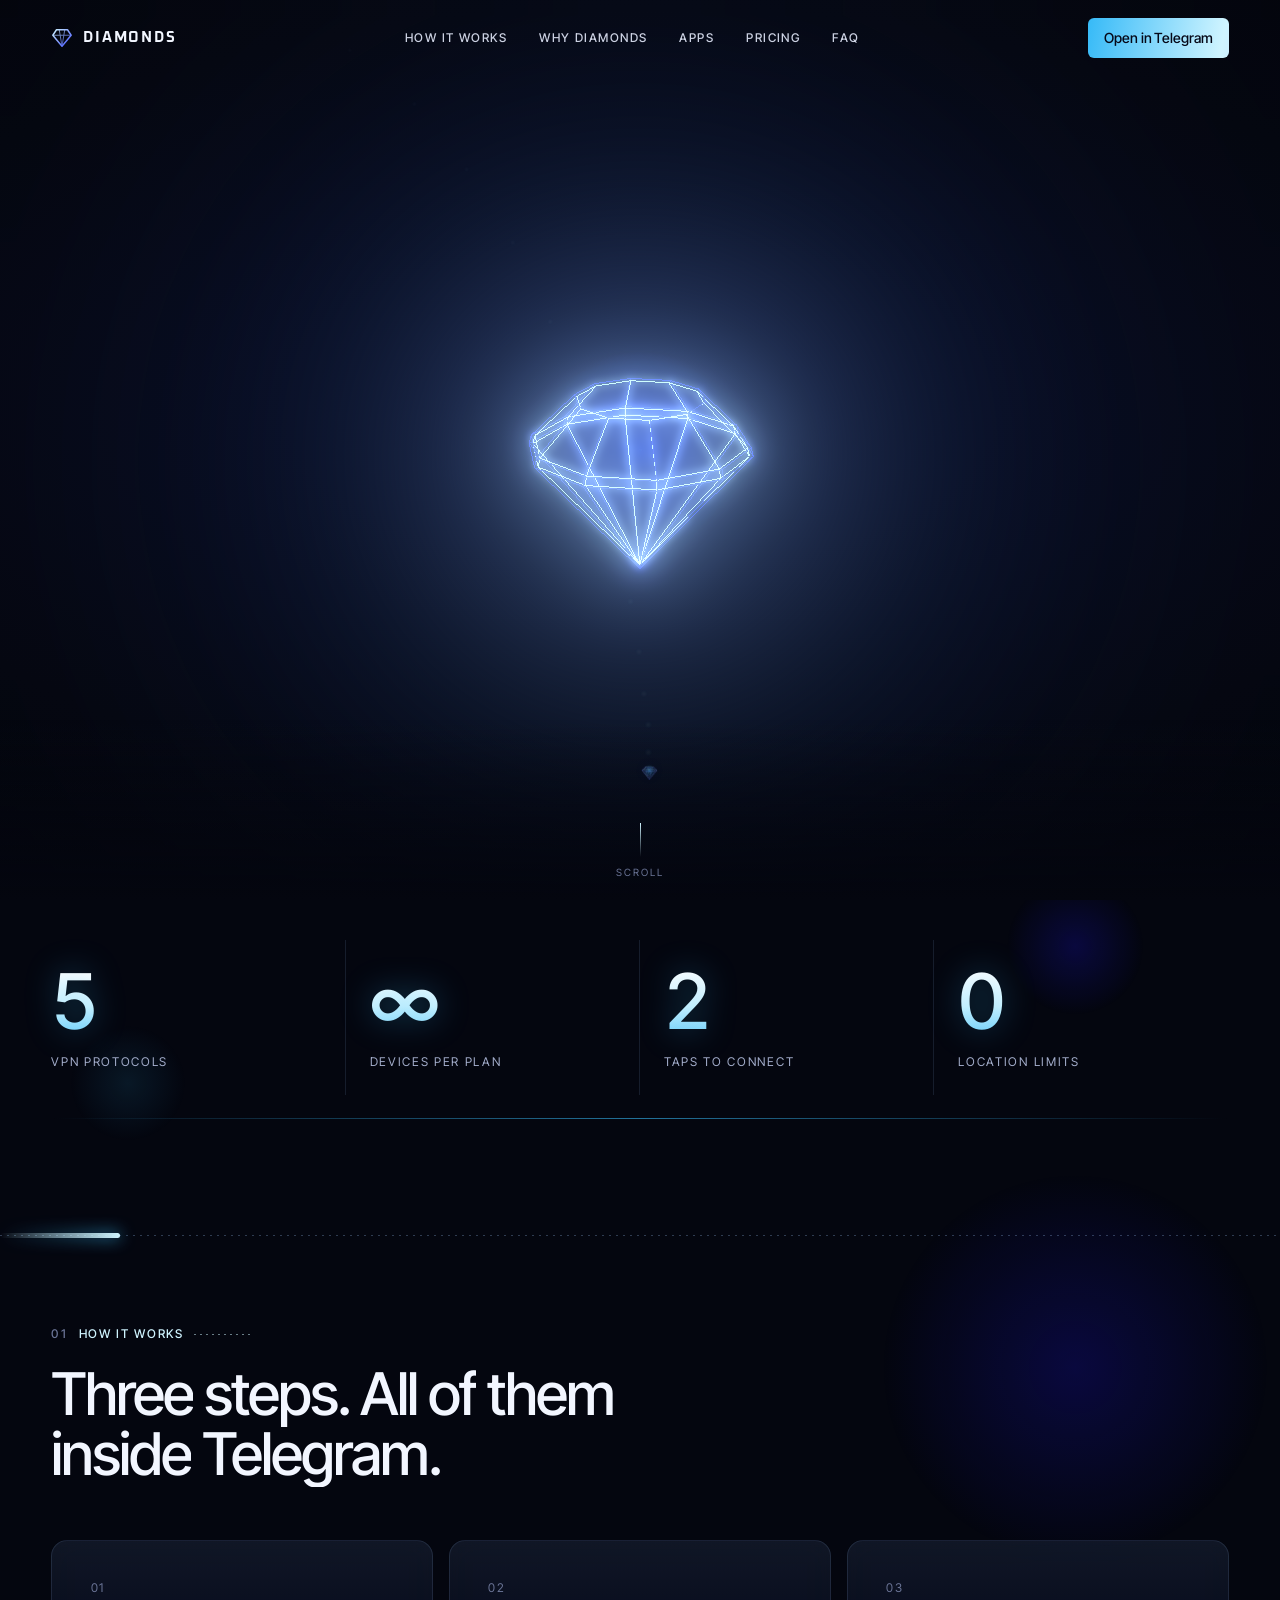
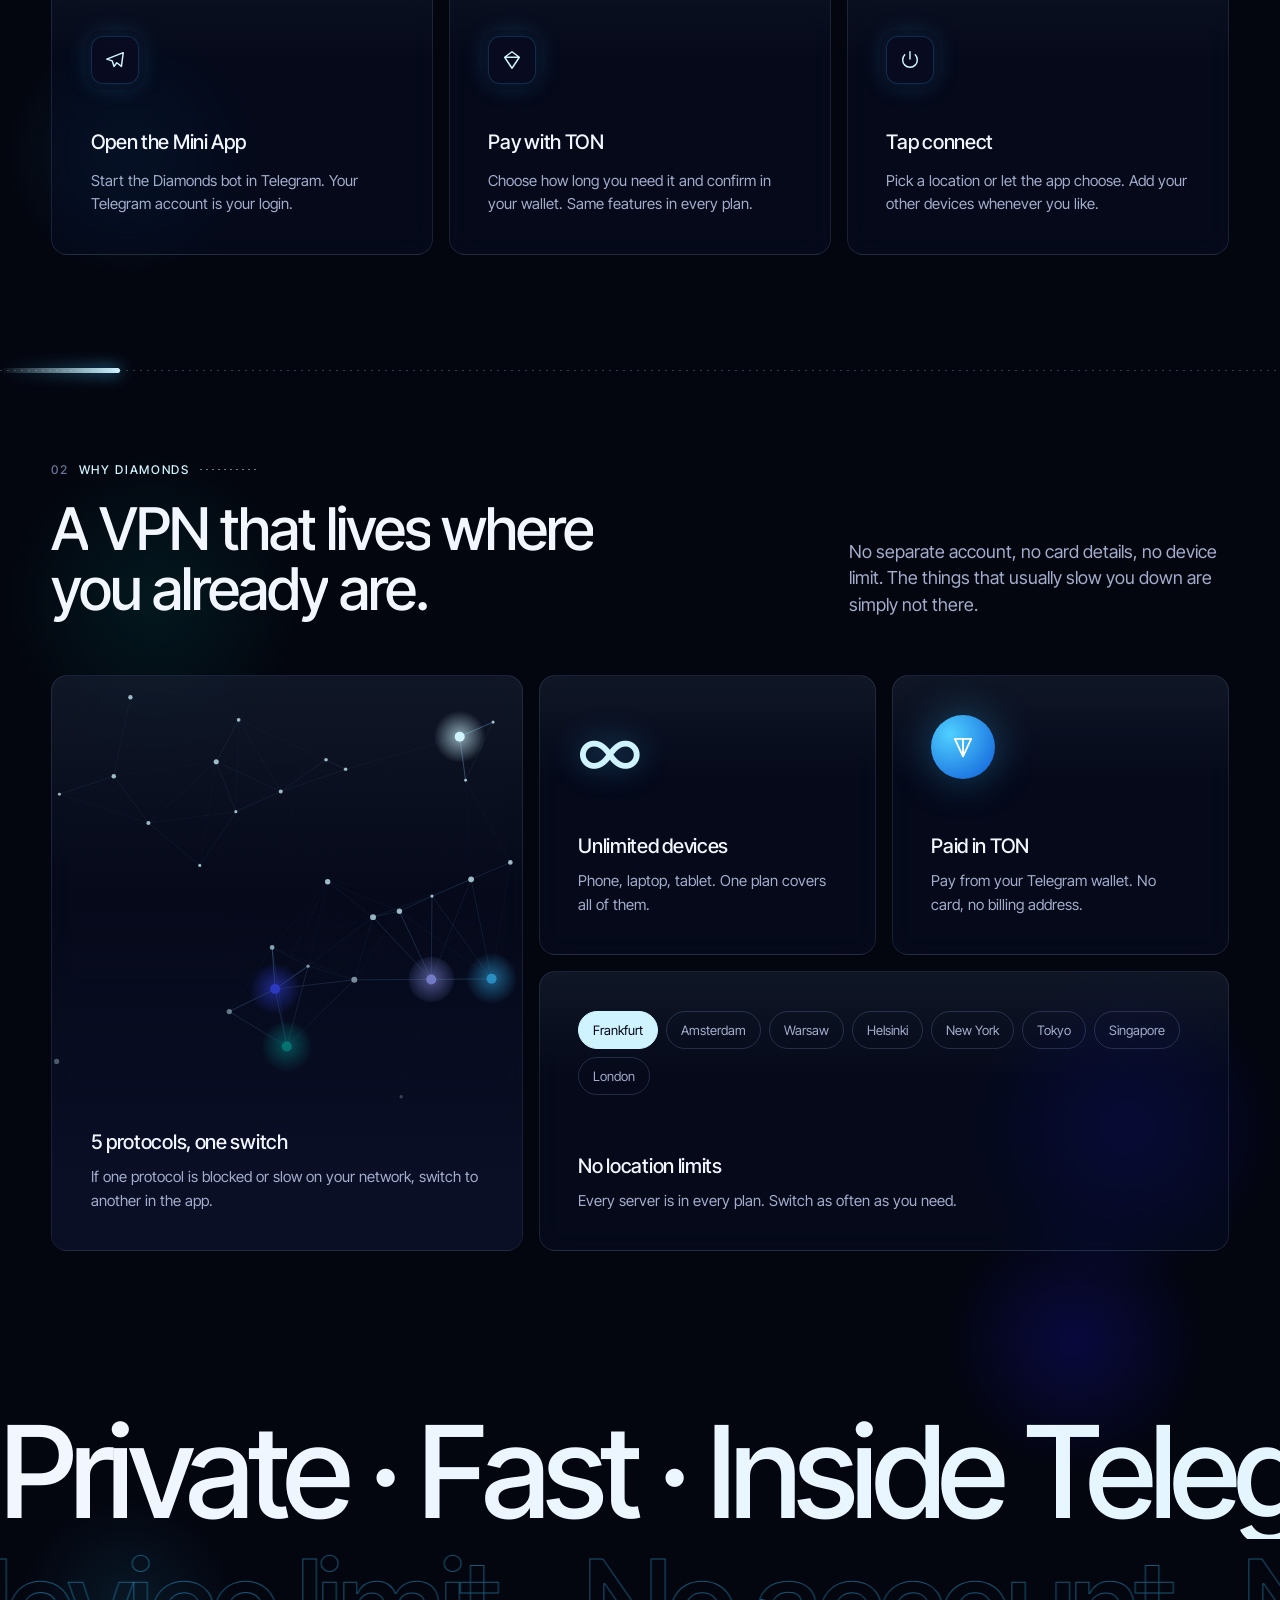
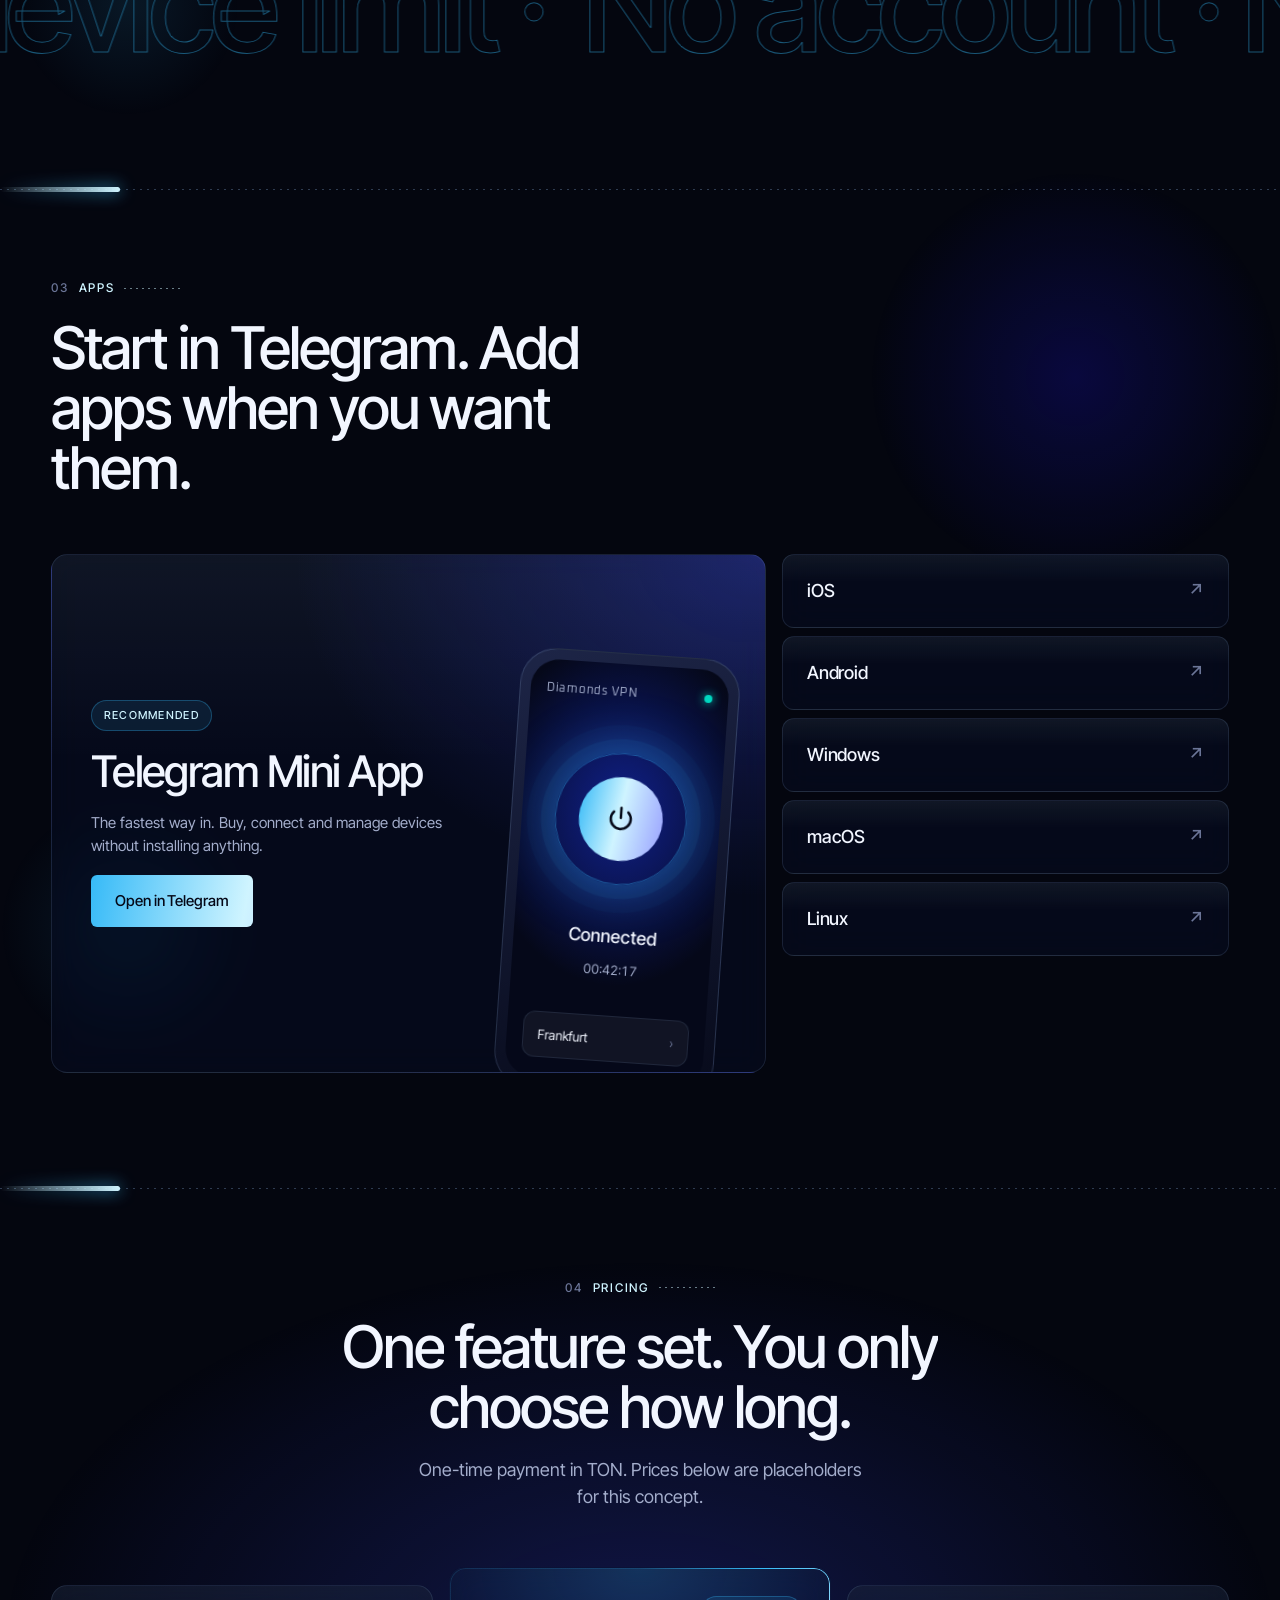
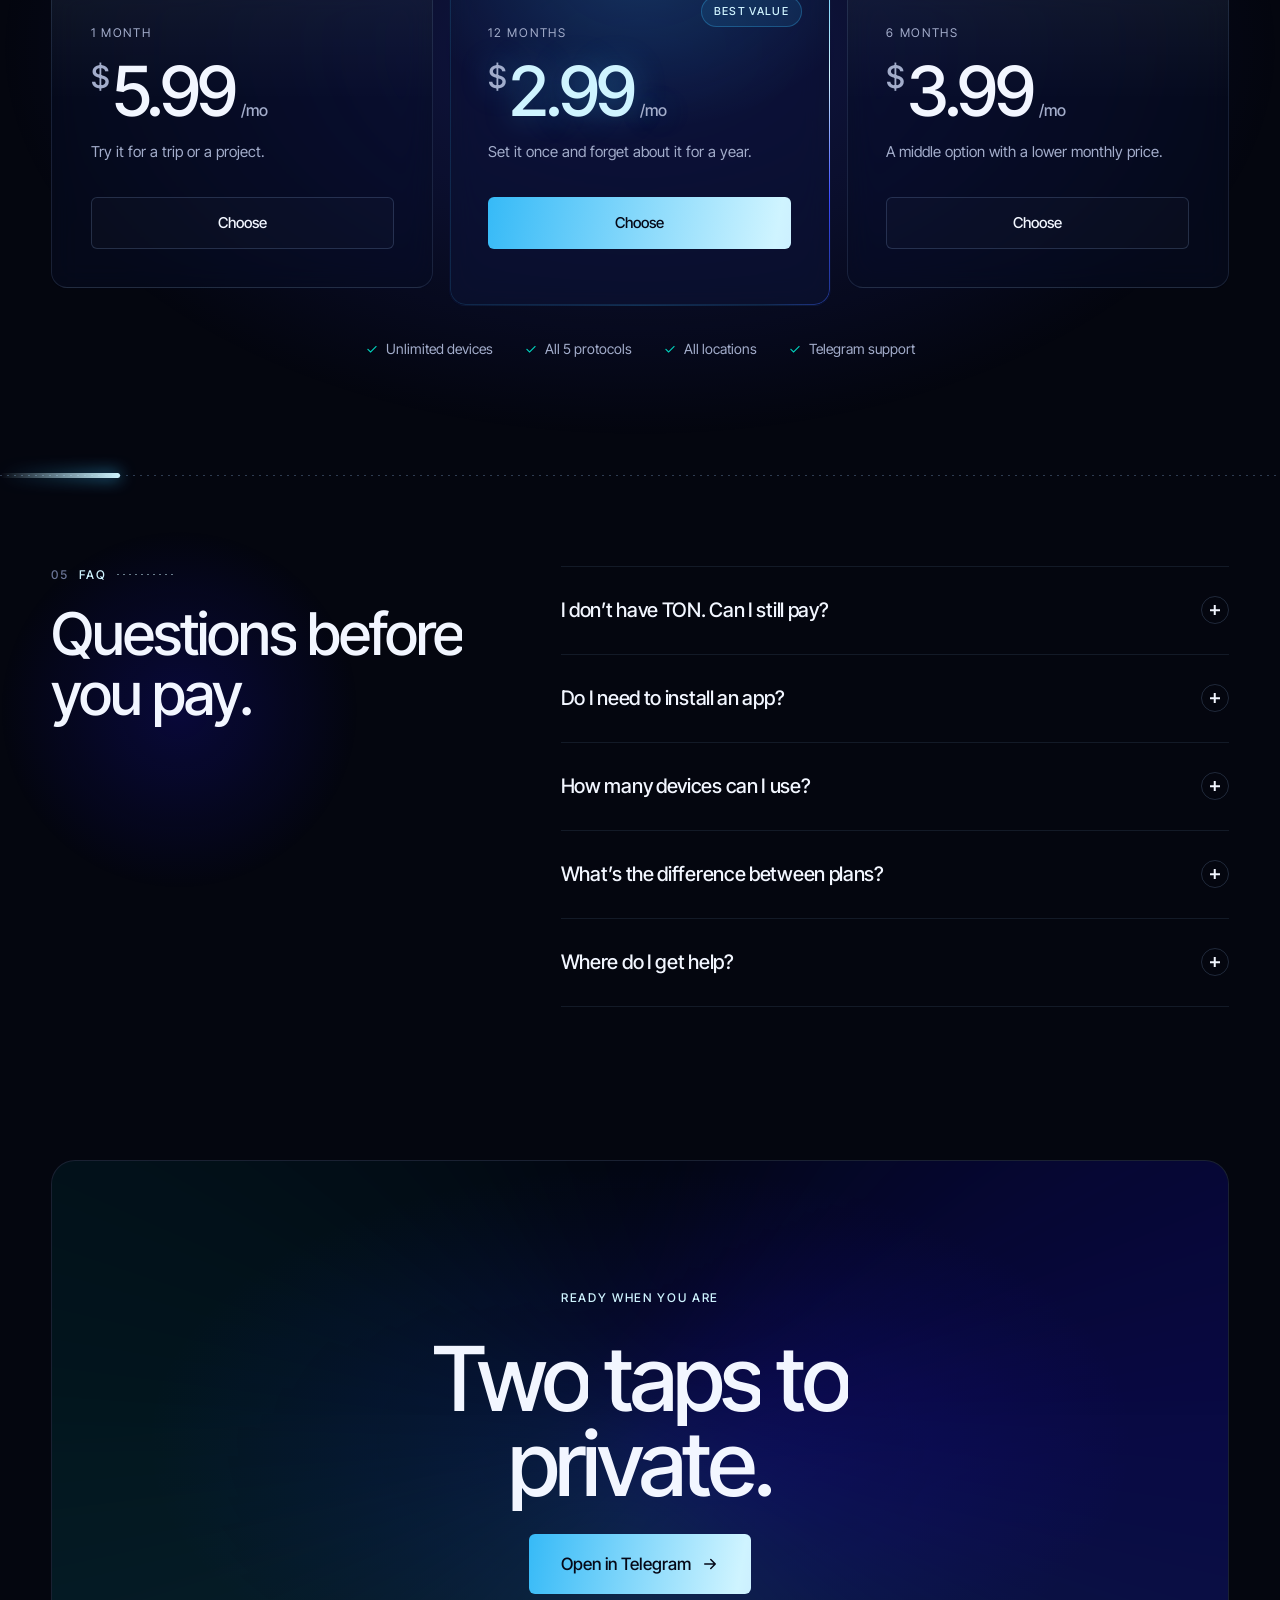
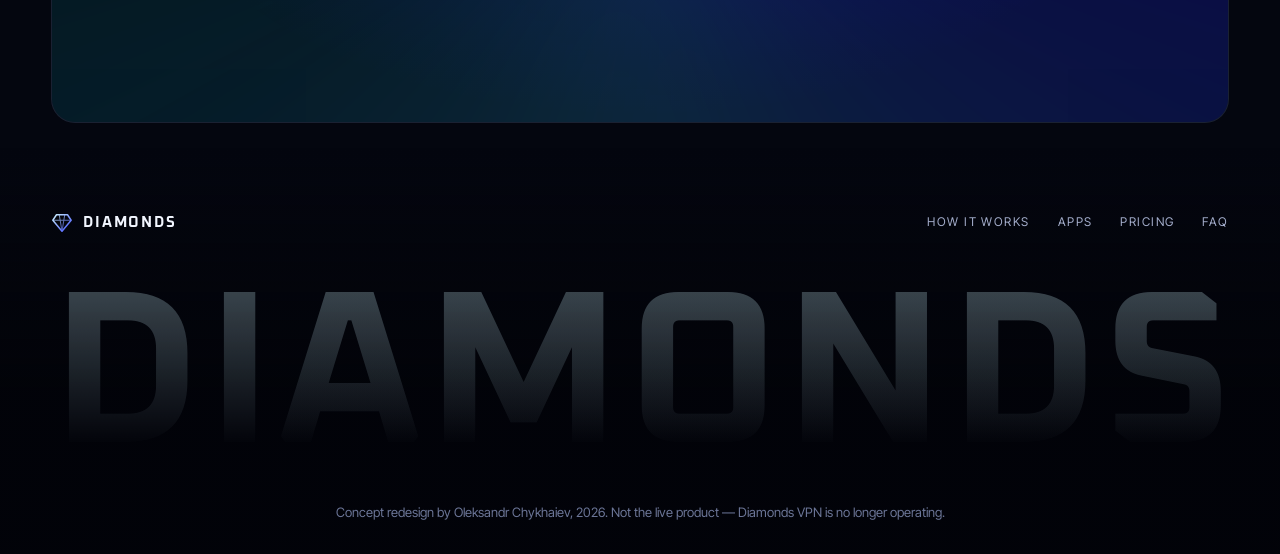
==== index.html @ 158e367a "Diamonds VPN redesign concept: live site, source and security headers Co-Authored-By: Claude Opus 5." ====
<!doctype html>
<html lang="en">
<head>
  <meta charset="utf-8" />
  <meta name="viewport" content="width=device-width, initial-scale=1" />
  <title>Diamonds VPN Concept</title>
  <meta name="description" content="Concept redesign of Diamonds VPN: a VPN that lives in Telegram and is paid with TON." />
  <link rel="preconnect" href="https://fonts.googleapis.com" />
  <link rel="preconnect" href="https://fonts.gstatic.com" crossorigin />
  <link href="https://fonts.googleapis.com/css2?family=Inter+Tight:wght@400;500;600&family=Oxanium:wght@600;700&display=swap" rel="stylesheet" />
  <style>:root{--bg: #04060f;--bg-deep: #020308;--raised: #0a0f26;--raised-2: #0e1533;--line: rgba(160, 200, 255, .1);--line-2: rgba(160, 200, 255, .18);--text: #f2f6ff;--silver: #a3adcb;--mute: #6b7597;--phosphor: #cff4ff;--blue: #1c15e7;--blue-2: #3b4bff;--cyan: #36baf7;--teal: #00d7c0;--aurora: linear-gradient(100deg, #36baf7 0%, #cff4ff 48%, #9aa2ff 100%);--font: "Inter Tight", "Inter", system-ui, -apple-system, "Segoe UI", sans-serif;--logo: "Oxanium", var(--font);--gutter: clamp(16px, 4vw, 56px);--max: 1280px;--ease: cubic-bezier(.2, .7, .2, 1);color-scheme:dark}*{box-sizing:border-box;margin:0;padding:0}html{background:var(--bg-deep);-webkit-text-size-adjust:100%}html.lenis,html.lenis body{height:auto}.lenis.lenis-smooth{scroll-behavior:auto!important}body{background:var(--bg);color:var(--text);font-family:var(--font);font-weight:400;font-size:16px;line-height:1.55;-webkit-font-smoothing:antialiased;overflow-x:hidden}a{color:inherit;text-decoration:none}ol,ul{list-style:none}::selection{background:var(--blue-2);color:#fff}.eyebrow{display:inline-flex;align-items:center;gap:10px;font-size:12px;font-weight:500;letter-spacing:.14em;text-transform:uppercase;color:var(--phosphor)}.eyebrow .dot{width:6px;height:6px;border-radius:50%;background:var(--teal);box-shadow:0 0 12px var(--teal);animation:pulse 2s infinite}@keyframes pulse{50%{opacity:.35}}.display{font-size:clamp(48px,8.4vw,132px);line-height:.95;font-weight:500;letter-spacing:-.045em}.h2{font-size:clamp(34px,4.6vw,64px);line-height:1.02;font-weight:500;letter-spacing:-.035em;max-width:16ch}.h2.small{font-size:clamp(30px,3.4vw,44px)}.h3{font-size:20px;line-height:1.25;font-weight:500;letter-spacing:-.015em}.lead{font-size:clamp(17px,1.4vw,20px);line-height:1.5;color:var(--silver);max-width:46ch}.body{font-size:15px;color:var(--silver)}.split .w{display:inline-block;overflow:hidden;vertical-align:top;padding-bottom:.06em;margin-bottom:-.06em}.split .w>span{display:inline-block;will-change:transform}.btn{position:relative;display:inline-flex;align-items:center;justify-content:center;gap:10px;height:52px;padding:0 24px;border-radius:6px;font-size:15px;font-weight:500;letter-spacing:-.005em;white-space:nowrap;transition:background .3s var(--ease),color .3s var(--ease),border-color .3s var(--ease);will-change:transform}.btn-sm{height:40px;padding:0 16px;font-size:14px}.btn-lg{height:60px;padding:0 32px;font-size:17px}.btn-aurora{background:var(--aurora);background-size:200% 100%;color:#050817}.btn-aurora:hover{animation:sheen 1.6s linear infinite}@keyframes sheen{to{background-position:-200% 0}}.btn-ghost{color:var(--text);border:1px solid var(--line-2);background:#ffffff05}.btn-ghost:hover{border-color:var(--phosphor);background:#cff4ff0f}.btn:focus-visible,a:focus-visible,summary:focus-visible,button:focus-visible{outline:2px solid var(--phosphor);outline-offset:3px}.nav{position:fixed;inset:0 0 auto;z-index:50;display:flex;align-items:center;justify-content:space-between;gap:24px;padding:18px var(--gutter);transition:background .4s var(--ease),border-color .4s var(--ease),padding .4s var(--ease);border-bottom:1px solid transparent}.nav.scrolled{background:#04060fb8;backdrop-filter:blur(14px);-webkit-backdrop-filter:blur(14px);border-color:var(--line);padding-top:12px;padding-bottom:12px}.logo{display:inline-flex;align-items:center;gap:10px;font-family:var(--logo);font-weight:700;letter-spacing:.12em;font-size:15px}.nav-links{display:flex;gap:32px}.nav-links a{font-size:12px;font-weight:500;letter-spacing:.12em;text-transform:uppercase;color:#e8eeffe0;transition:color .25s;position:relative}.nav-links a:after{content:"";position:absolute;left:0;right:0;bottom:-6px;height:1px;background:var(--phosphor);transform:scaleX(0);transform-origin:right;transition:transform .35s var(--ease)}.nav-links a:hover{color:var(--text)}.nav-links a:hover:after{transform:scaleX(1);transform-origin:left}.hero{position:relative;height:100vh;height:100svh;min-height:640px;overflow:hidden;background:radial-gradient(120% 80% at 50% 45%,#070b22 0%,var(--bg) 55%,var(--bg-deep) 100%)}.hero-canvas{position:absolute;inset:0;width:100%;height:100%;display:block}.hero-vignette{position:absolute;inset:auto 0 0;height:180px;pointer-events:none;background:linear-gradient(180deg,rgba(4,6,15,0),var(--bg))}.hero-content{position:relative;z-index:2;height:100%;max-width:var(--max);margin:0 auto;display:flex;flex-direction:column;justify-content:space-between;padding:96px var(--gutter) 96px;pointer-events:none}.hero-content a{pointer-events:auto}.hero-content{align-items:center;text-align:center}.hero-title{max-width:14ch;font-size:clamp(44px,6.6vw,108px)}.hero-eyebrow{margin-bottom:20px}.hero-content{justify-content:center}.hero-bottom{display:flex;flex-direction:column;align-items:center;gap:28px;margin-top:24px}.hero-lead{max-width:44ch;color:#d3dbf0}.hero-actions{display:flex;gap:12px;flex-wrap:wrap;justify-content:center}.hero [data-reveal]{opacity:0}.replay{position:absolute;right:var(--gutter);top:104px;z-index:3;display:inline-flex;align-items:center;gap:6px;padding:8px 12px;border-radius:999px;border:1px solid var(--line-2);background:#04060f66;color:var(--silver);font:500 11px/1 var(--font);letter-spacing:.12em;text-transform:uppercase;cursor:pointer;opacity:0;transition:opacity .4s,color .2s,border-color .2s}.replay.show{opacity:1}.replay:hover{color:var(--text);border-color:var(--phosphor)}.scroll-hint{position:absolute;left:50%;bottom:20px;transform:translate(-50%);z-index:2;display:flex;flex-direction:column;align-items:center;gap:8px;font-size:10px;letter-spacing:.2em;text-transform:uppercase;color:var(--mute)}.scroll-hint span{width:1px;height:34px;background:linear-gradient(var(--phosphor),transparent);animation:drop 2s var(--ease) infinite;transform-origin:top}@keyframes drop{0%{transform:scaleY(0)}50%{transform:scaleY(1)}to{transform:scaleY(1);opacity:0}}.stats{max-width:var(--max);margin:0 auto;padding:40px var(--gutter) 24px;display:grid;grid-template-columns:repeat(4,1fr);border-bottom:1px solid var(--line)}.stat{padding:24px 24px 24px 0;border-right:1px solid var(--line)}.stat+.stat{padding-left:24px}.stat:last-child{border-right:0}.stat-num{font-size:clamp(48px,6vw,88px);line-height:1;font-weight:500;letter-spacing:-.05em;color:var(--phosphor);text-shadow:0 0 32px rgba(54,186,247,.35);font-variant-numeric:tabular-nums}.stat-label{margin-top:12px;font-size:12px;letter-spacing:.14em;text-transform:uppercase;color:var(--silver)}.section{max-width:var(--max);margin:0 auto;padding:clamp(96px,12vw,160px) var(--gutter) 0}.section-head{display:flex;flex-direction:column;gap:20px;margin-bottom:56px}.section-head.row{flex-direction:row;align-items:flex-end;justify-content:space-between;gap:40px}.section-head.row>div{display:flex;flex-direction:column;gap:20px}.section-head.center{align-items:center;text-align:center}.section-head.center .h2{max-width:20ch}.narrow{max-width:38ch}.card{position:relative;background:var(--raised);border:1px solid var(--line);border-radius:16px;padding:clamp(28px,3vw,40px);overflow:hidden;isolation:isolate;transition:border-color .4s var(--ease)}.card.spot:before{content:"";position:absolute;inset:0;z-index:-1;opacity:0;transition:opacity .4s;background:radial-gradient(380px circle at var(--mx, 50%) var(--my, 50%),rgba(54,186,247,.14),transparent 60%)}.card.spot:before{opacity:var(--dg, 0)}.card.spot:hover:before{opacity:1}.card{box-shadow:0 0 0 1px rgba(54,186,247,calc(var(--dg, 0) * .55)),0 0 60px -14px rgba(54,186,247,calc(var(--dg, 0) * .55))}.card.spot:hover{border-color:var(--line-2)}.steps{display:grid;grid-template-columns:repeat(3,1fr);gap:16px}.step{display:flex;flex-direction:column;gap:14px;min-height:300px}.step-n{font-size:12px;letter-spacing:.14em;color:var(--mute)}.step-ico{width:48px;height:48px;border-radius:12px;display:grid;place-items:center;color:var(--phosphor);background:#36baf714;border:1px solid rgba(54,186,247,.2);margin:24px 0 auto}.step-ico svg{width:22px;height:22px}.step .h3{margin-top:32px}.bento{display:grid;grid-template-columns:1.4fr 1fr 1fr;grid-template-rows:auto auto;gap:16px}.bento .card{display:flex;flex-direction:column;gap:10px;min-height:280px}.bento-net{grid-row:span 2;min-height:576px!important;justify-content:flex-end}.net-canvas{position:absolute;inset:0;width:100%;height:100%;z-index:-1}.bento-net:after{content:"";position:absolute;inset:0;z-index:-1;background:linear-gradient(180deg,transparent 40%,var(--raised) 88%);pointer-events:none}.bento-wide{grid-column:span 2;justify-content:flex-end}.card-foot{display:flex;flex-direction:column;gap:10px}.big-ico{font-size:72px;line-height:1;color:var(--phosphor);letter-spacing:-.05em;margin-bottom:auto;text-shadow:0 0 30px rgba(54,186,247,.4)}.ton-badge{width:64px;height:64px;border-radius:50%;display:grid;place-items:center;background:radial-gradient(circle at 30% 30%,#4fd0ff,#0e5bd8);color:#fff;margin-bottom:auto;box-shadow:0 0 40px #36baf759}.ton-badge svg{width:28px;height:28px}.locations{display:flex;flex-wrap:wrap;gap:8px;margin-bottom:auto}.locations span{padding:8px 14px;border-radius:999px;border:1px solid var(--line-2);font-size:13px;color:var(--silver);transition:color .3s,border-color .3s,background .3s}.locations span.on{color:var(--bg);background:var(--phosphor);border-color:var(--phosphor)}.kinetic{padding:clamp(96px,12vw,160px) 0 0;overflow-x:clip;overflow-y:visible}.kinetic-row{display:flex;width:max-content;white-space:nowrap;font-size:clamp(56px,10vw,160px);font-weight:500;letter-spacing:-.05em;line-height:1.05;will-change:transform}.k1{color:var(--text)}.k2{color:transparent;-webkit-text-stroke:1px rgba(207,244,255,.35)}.kinetic-row span{padding-right:.3em}.apps{display:grid;grid-template-columns:1.6fr 1fr;gap:16px}.app-main{display:grid;grid-template-columns:1fr auto;gap:32px;align-items:center;background:radial-gradient(120% 120% at 100% 0%,rgba(59,75,255,.28),transparent 55%),var(--raised)}.app-copy{display:flex;flex-direction:column;gap:18px;align-items:flex-start}.pill{display:inline-block;padding:6px 12px;border-radius:999px;font-size:11px;font-weight:500;letter-spacing:.12em;text-transform:uppercase;color:var(--phosphor);background:#36baf71a;border:1px solid rgba(54,186,247,.3)}.phone{width:220px;height:440px;border-radius:36px;padding:10px;background:linear-gradient(160deg,#1d2547,#070a1a);border:1px solid var(--line-2);will-change:transform}.phone-screen{height:100%;border-radius:28px;background:radial-gradient(100% 60% at 50% 35%,#10208a,#050819 70%);display:flex;flex-direction:column;align-items:center;padding:20px 16px;gap:10px;overflow:hidden}.ph-top{width:100%;display:flex;justify-content:space-between;align-items:center;font-family:var(--logo);font-size:12px;letter-spacing:.06em;color:var(--silver)}.ph-dot{width:8px;height:8px;border-radius:50%;background:var(--teal);box-shadow:0 0 10px var(--teal)}.ph-ring{margin-top:40px;width:132px;height:132px;border-radius:50%;display:grid;place-items:center;border:1px solid rgba(54,186,247,.4);box-shadow:0 0 0 14px #36baf70f,0 0 0 28px #36baf708,0 0 60px #36baf759;animation:ring 3s ease-in-out infinite}@keyframes ring{50%{box-shadow:0 0 0 18px #36baf714,0 0 0 36px #36baf708,0 0 80px #36baf780}}.ph-core{width:84px;height:84px;border-radius:50%;display:grid;place-items:center;background:var(--aurora);color:#050817}.ph-core svg{width:30px;height:30px}.ph-status{margin-top:28px;font-size:18px;font-weight:500}.ph-time{font-size:13px;color:var(--silver);font-variant-numeric:tabular-nums}.ph-loc{margin-top:auto;width:100%;display:flex;justify-content:space-between;padding:12px 14px;border-radius:12px;background:#ffffff0d;border:1px solid var(--line);font-size:13px}.ph-chev{color:var(--mute)}.app-list{display:flex;flex-direction:column;gap:8px}.app-item{display:flex;justify-content:space-between;align-items:center;padding:22px 24px;font-size:18px;font-weight:500;letter-spacing:-.01em;border-radius:12px;cursor:default}.app-item .arrow{color:var(--mute);transition:transform .4s var(--ease),color .3s}.app-item:hover .arrow{transform:translate(3px,-3px);color:var(--phosphor)}.plans{display:grid;grid-template-columns:repeat(3,1fr);gap:16px;align-items:stretch}.plan{display:flex;flex-direction:column;gap:14px}.plan .btn{margin-top:20px}.plan-name{font-size:12px;letter-spacing:.14em;text-transform:uppercase;color:var(--silver)}.plan-price{font-size:clamp(56px,5.4vw,76px);line-height:1;font-weight:500;letter-spacing:-.05em}.plan-price .cur{font-size:.45em;vertical-align:.9em;margin-right:2px;color:var(--silver);letter-spacing:0}.plan-price .per{font-size:16px;letter-spacing:0;color:var(--silver);margin-left:6px}.plans{align-items:center}.plan-best{padding-top:56px!important;padding-bottom:56px!important;z-index:1;border-color:#36baf773;background:radial-gradient(100% 80% at 50% 0%,rgba(54,186,247,.16),transparent 60%),var(--raised-2)}.plan-best .plan-price{color:var(--phosphor);text-shadow:0 0 30px rgba(54,186,247,.35)}.plan-best .pill{position:absolute;top:28px;right:28px}.includes{display:flex;justify-content:center;flex-wrap:wrap;gap:12px 32px;margin-top:32px;color:var(--silver);font-size:14px}.includes li:before{content:"\2713";color:var(--teal);margin-right:8px}.faq-wrap{display:grid;grid-template-columns:1fr 1.5fr;gap:64px;align-items:start}.faq-wrap .section-head{position:sticky;top:120px}.faq{border-top:1px solid var(--line)}.faq-item{border-bottom:1px solid var(--line)}.faq-item summary{list-style:none;cursor:pointer;display:flex;justify-content:space-between;align-items:center;gap:24px;padding:28px 0;font-size:20px;font-weight:500;letter-spacing:-.015em;transition:color .25s}.faq-item summary::-webkit-details-marker{display:none}.faq-item summary:hover{color:var(--phosphor)}.faq-ico{position:relative;flex:none;width:28px;height:28px;border-radius:50%;border:1px solid var(--line-2)}.faq-ico:before,.faq-ico:after{content:"";position:absolute;left:50%;top:50%;width:10px;height:1.5px;background:currentColor;transform:translate(-50%,-50%);transition:transform .35s var(--ease)}.faq-ico:after{transform:translate(-50%,-50%) rotate(90deg)}.faq-item[open] .faq-ico:after{transform:translate(-50%,-50%) rotate(0)}.faq-body{overflow:hidden}.faq-body p{padding:0 48px 28px 0;color:var(--silver);max-width:60ch}.cta{position:relative;margin:clamp(96px,12vw,160px) auto 0;max-width:calc(var(--max) - 2 * var(--gutter));width:calc(100% - 2 * var(--gutter));padding:clamp(80px,10vw,140px) 24px;border-radius:24px;overflow:hidden;display:flex;flex-direction:column;align-items:center;text-align:center;gap:28px;background:var(--raised);border:1px solid var(--line);isolation:isolate}.cta-glow{position:absolute;inset:-40%;z-index:-1;background:conic-gradient(from 0deg at 50% 50%,#1c15e700,#1c15e773,#36baf759,#00d7c026,#1c15e700);filter:blur(60px);animation:spin 14s linear infinite}@keyframes spin{to{transform:rotate(360deg)}}.cta-title{font-size:clamp(44px,7vw,108px);max-width:12ch}.footer{position:relative;margin-top:24px;background:var(--bg-deep);padding:64px var(--gutter) 32px;overflow:hidden}.footer-top{max-width:var(--max);margin:0 auto;display:flex;justify-content:space-between;align-items:center;gap:24px;flex-wrap:wrap}.footer-top nav{display:flex;gap:28px;flex-wrap:wrap}.footer-top nav a{font-size:12px;letter-spacing:.12em;text-transform:uppercase;color:var(--silver)}.footer-top nav a:hover{color:var(--text)}.footer-word{font-family:var(--logo);font-weight:700;font-size:clamp(64px,17vw,260px);line-height:.9;letter-spacing:.02em;text-align:center;margin:48px 0 24px;background:linear-gradient(180deg,#cff4ff29,#cff4ff00 85%);-webkit-background-clip:text;background-clip:text;color:transparent;user-select:none}.footer-note{max-width:var(--max);margin:0 auto;font-size:13px;color:var(--mute);text-align:center}.cursor{position:fixed;left:0;top:0;width:28px;height:28px;margin:-14px 0 0 -14px;border-radius:50%;border:1px solid rgba(207,244,255,.6);pointer-events:none;z-index:100;mix-blend-mode:difference;transition:width .3s var(--ease),height .3s var(--ease),margin .3s var(--ease),background .3s,opacity .3s;opacity:0}.cursor.on{opacity:1}.cursor.hover{width:64px;height:64px;margin:-32px 0 0 -32px;background:#cff4ffe6;border-color:transparent}@media(hover:none){.cursor{display:none}}@media(max-width:1024px){.nav-links{display:none}.bento{grid-template-columns:1fr 1fr}.bento-net{grid-row:auto;grid-column:span 2;min-height:420px!important}.apps{grid-template-columns:1fr}.app-list{display:grid;grid-template-columns:repeat(5,1fr)}.app-item{flex-direction:column;align-items:flex-start;gap:18px}.faq-wrap{grid-template-columns:1fr;gap:0}.faq-wrap .section-head{position:static}}@media(max-width:760px){.hero-content{padding-bottom:72px}.hero-bottom{gap:22px}.hero-eyebrow{font-size:11px;letter-spacing:.1em}.replay{top:80px;right:16px;font-size:0;gap:0;padding:10px}.stats{grid-template-columns:1fr 1fr}.stat{padding:24px 16px 24px 0!important;border-right:0;border-bottom:1px solid var(--line)}.stat:nth-child(odd){border-right:1px solid var(--line)}.stat:nth-child(2n){padding-left:16px!important}.stat:nth-last-child(-n+2){border-bottom:0}.section-head.row{flex-direction:column;align-items:flex-start}.steps,.plans{grid-template-columns:1fr}.step{min-height:0}.bento{grid-template-columns:1fr}.bento-net,.bento-wide{grid-column:auto}.app-main{grid-template-columns:1fr}.phone{margin:0 auto}.app-list{grid-template-columns:1fr 1fr}.faq-item summary{font-size:17px}.scroll-hint{display:none}}@media(prefers-reduced-motion:reduce){*,*:before,*:after{animation:none!important;transition:none!important}}.roamer{position:fixed;inset:0;width:100%;height:100%;pointer-events:none;z-index:40}.dia-anchor{position:absolute;width:0;height:0;pointer-events:none}.section-head,.stats,.section,.kinetic,.plans{position:relative}@media(max-width:760px){.plan-best{order:-1}}.bg-field{position:fixed;inset:0;width:100%;height:100%;z-index:0;pointer-events:none;opacity:0;transition:opacity .2s linear}main,.footer{position:relative;z-index:1}.hero{z-index:2}.section:before,.stats:before,.kinetic:before{content:"";position:absolute;z-index:-1;pointer-events:none;inset:-10% 0;background:radial-gradient(closest-side circle at 84% 26%,rgba(28,21,231,.22),transparent),radial-gradient(closest-side circle at 10% 78%,rgba(54,186,247,.1),transparent)}#why:before{background:radial-gradient(closest-side circle at 12% 30%,rgba(0,215,192,.09),transparent),radial-gradient(closest-side circle at 88% 80%,rgba(28,21,231,.22),transparent)}#pricing:before{background:radial-gradient(closest-side at 50% 58%,rgba(59,75,255,.24),transparent)}#faq:before{background:radial-gradient(closest-side circle at 14% 45%,rgba(28,21,231,.2),transparent)}.card{background:linear-gradient(180deg,#cff4ff0e,#cff4ff00 38%),#090d228c;-webkit-backdrop-filter:blur(14px) saturate(140%);backdrop-filter:blur(14px) saturate(140%);border-color:#a0c8ff1f}.app-main{background:radial-gradient(120% 120% at 100% 0%,rgba(59,75,255,.32),transparent 55%),linear-gradient(180deg,rgba(207,244,255,.05),transparent 40%),#090d228c}.plan-best{background:radial-gradient(100% 80% at 50% 0%,rgba(54,186,247,.2),transparent 60%),#0c1230b3;border-color:transparent}.plan-best:after{content:"";position:absolute;inset:0;border-radius:inherit;padding:1px;pointer-events:none;background:conic-gradient(from var(--ang, 0deg),rgba(54,186,247,.15),#36baf7,#cff4ff,#3b4bff,rgba(54,186,247,.15) 40%,rgba(54,186,247,.15));-webkit-mask:linear-gradient(#000 0 0) content-box,linear-gradient(#000 0 0);-webkit-mask-composite:xor;mask-composite:exclude;animation:spinang 6s linear infinite}@property --ang{syntax: "<angle>"; inherits: false; initial-value: 0deg;}@keyframes spinang{to{--ang: 360deg}}.eyebrow .idx{color:var(--mute);font-variant-numeric:tabular-nums}.section-head .eyebrow:after{content:"";width:56px;height:1px;background:repeating-linear-gradient(90deg,rgba(207,244,255,.5) 0 2px,transparent 2px 6px)}.route{position:relative;z-index:1;width:100%;margin:clamp(80px,9vw,120px) 0 0;height:1px}.route:before{content:"";position:absolute;left:0;right:0;top:0;height:1px;background:repeating-linear-gradient(90deg,rgba(160,200,255,.28) 0 2px,transparent 2px 7px)}.route span{position:absolute;top:-2px;left:0;width:120px;height:5px;border-radius:4px;background:linear-gradient(90deg,transparent,#cff4ff);filter:drop-shadow(0 0 8px #36baf7);animation:travel 5.5s cubic-bezier(.6,0,.4,1) infinite}@keyframes travel{0%{transform:translate(0);opacity:0}10%{opacity:1}90%{opacity:1}to{transform:translate(calc(100vw - 120px));opacity:0}}.route+.section{padding-top:clamp(64px,7vw,96px)}.steps{position:relative}.step-ico{position:relative;z-index:4;background:#090d22e6;box-shadow:0 0 0 6px #090d228c,0 0 24px #36baf740}.stats{border-bottom:0}.stats:after{content:"";position:absolute;left:var(--gutter);right:var(--gutter);bottom:0;height:1px;background:linear-gradient(90deg,transparent,rgba(54,186,247,.6),transparent)}.stat{border-right-color:#a0c8ff1f}.stat-num{background:linear-gradient(180deg,#fff 10%,#cff4ff 55%,#36baf7 120%);-webkit-background-clip:text;background-clip:text;color:transparent}.k1{background:linear-gradient(90deg,#f2f6ff,#cff4ff 35%,#36baf7 55%,#f2f6ff 80%);background-size:200% 100%;-webkit-background-clip:text;background-clip:text;color:transparent;animation:shine 8s linear infinite}@keyframes shine{to{background-position:-200% 0}}.k2{-webkit-text-stroke:1px rgba(54,186,247,.45)}.cta{background:radial-gradient(60% 70% at 50% 50%,rgba(28,21,231,.18),transparent 70%),#06091a40;border-color:#a0c8ff24}.cta-glow{opacity:.55}.cta-title{text-shadow:none}.footer{background:linear-gradient(180deg,transparent,rgba(2,3,8,.85) 60%)}.footer-word{background:linear-gradient(180deg,#cff4ff47,#36baf700 85%);-webkit-background-clip:text;background-clip:text}@media(max-width:760px){.route span{width:70px}@keyframes travel{0%{transform:translate(0);opacity:0}10%,90%{opacity:1}to{transform:translate(calc(100vw - 70px));opacity:0}}}
</style>
</head>
<body>
  <div class="cursor" aria-hidden="true"></div>

  <header class="nav" id="top">
    <a class="logo" href="#top" aria-label="Diamonds VPN home">
      <svg viewBox="0 0 24 24" width="22" height="22" aria-hidden="true"><path d="M6 3h12l4 6-10 12L2 9z" fill="none" stroke="url(#lg)" stroke-width="1.6" stroke-linejoin="round"/><path d="M2 9h20M9 3l3 18 3-18" fill="none" stroke="url(#lg)" stroke-width="1.1" stroke-linejoin="round" opacity=".7"/><defs><linearGradient id="lg" x1="0" y1="0" x2="1" y2="1"><stop stop-color="#CFF4FF"/><stop offset="1" stop-color="#3B4BFF"/></linearGradient></defs></svg>
      <span>DIAMONDS</span>
    </a>
    <nav class="nav-links" aria-label="Main">
      <a href="#how">How it works</a>
      <a href="#why">Why Diamonds</a>
      <a href="#apps">Apps</a>
      <a href="#pricing">Pricing</a>
      <a href="#faq">FAQ</a>
    </nav>
    <a class="btn btn-aurora btn-sm magnetic" href="#cta"><span>Open in Telegram</span></a>
  </header>

  <main>
    <!-- HERO -->
    <section class="hero" aria-label="Intro">
      <canvas class="hero-canvas" aria-hidden="true"></canvas>
      <div class="hero-vignette" aria-hidden="true"></div>
      <div class="hero-content">
        <p class="eyebrow hero-eyebrow"><span class="dot"></span>VPN inside Telegram · paid in TON</p>
        <h1 class="display hero-title">Private internet,<br />one tap away.</h1>
        <div class="hero-bottom">
          <p class="lead hero-lead">Diamonds runs as a Telegram Mini App. Pick a plan, pay with TON and connect — no new account, no card.</p>
          <div class="hero-actions">
            <a class="btn btn-aurora magnetic" href="#cta"><span>Open in Telegram</span><svg viewBox="0 0 24 24" width="16" height="16" aria-hidden="true"><path d="M5 12h14M13 6l6 6-6 6" fill="none" stroke="currentColor" stroke-width="2" stroke-linecap="round" stroke-linejoin="round"/></svg></a>
            <a class="btn btn-ghost magnetic" href="#pricing"><span>See pricing</span></a>
          </div>
        </div>
      </div>
      <button class="replay" type="button" aria-label="Replay intro animation">
        <svg viewBox="0 0 24 24" width="14" height="14" aria-hidden="true"><path d="M4 12a8 8 0 1 0 2.4-5.7M4 4v4h4" fill="none" stroke="currentColor" stroke-width="2" stroke-linecap="round" stroke-linejoin="round"/></svg>
        Replay
      </button>
      <div class="scroll-hint" aria-hidden="true"><span></span>Scroll</div>
    </section>

    <!-- STATS -->
    <section class="stats" aria-label="Key facts" data-field="horizon">
      <span class="dia-anchor" style="left:50%;top:-10px" data-scale="1.1"></span>
      <div class="stat"><div class="stat-num"><span data-count="5">0</span></div><p class="stat-label">VPN protocols</p></div>
      <div class="stat"><div class="stat-num">∞</div><p class="stat-label">Devices per plan</p></div>
      <div class="stat"><div class="stat-num"><span data-count="2">0</span></div><p class="stat-label">Taps to connect</p></div>
      <div class="stat"><div class="stat-num"><span data-count="0">0</span></div><p class="stat-label">Location limits</p></div>
    </section>

    <!-- HOW IT WORKS -->
    <div class="route" aria-hidden="true"><span></span></div>
    <section class="section" id="how" data-field="horizon">
      <div class="section-head">
        <p class="eyebrow"><span class="idx">01</span>How it works</p>
        <h2 class="h2 split">Three steps. All of them inside Telegram.</h2>
        <span class="dia-anchor" style="left:78%;top:55%"></span>
      </div>
      <ol class="steps">
        <li class="step card spot">
          <span class="step-n">01</span>
          <div class="step-ico"><svg viewBox="0 0 24 24" aria-hidden="true"><path d="M21 4 3 11l6 2 2 6 3-4 5 4z" fill="none" stroke="currentColor" stroke-width="1.6" stroke-linejoin="round"/></svg></div>
          <h3 class="h3">Open the Mini App</h3>
          <p class="body">Start the Diamonds bot in Telegram. Your Telegram account is your login.</p>
        </li>
        <li class="step card spot">
          <span class="step-n">02</span>
          <div class="step-ico"><svg viewBox="0 0 24 24" aria-hidden="true"><path d="M12 3 4 9l8 12 8-12z M4 9h16" fill="none" stroke="currentColor" stroke-width="1.6" stroke-linejoin="round"/></svg></div>
          <h3 class="h3">Pay with TON</h3>
          <p class="body">Choose how long you need it and confirm in your wallet. Same features in every plan.</p>
        </li>
        <li class="step card spot">
          <span class="step-n">03</span>
          <div class="step-ico"><svg viewBox="0 0 24 24" aria-hidden="true"><path d="M12 3v8M6.3 6.3a8 8 0 1 0 11.4 0" fill="none" stroke="currentColor" stroke-width="1.6" stroke-linecap="round"/></svg></div>
          <h3 class="h3">Tap connect</h3>
          <p class="body">Pick a location or let the app choose. Add your other devices whenever you like.</p>
        </li>
      </ol>
    </section>

    <!-- WHY -->
    <div class="route" aria-hidden="true"><span></span></div>
    <section class="section" id="why" data-field="network">
      <div class="section-head row">
        <div>
          <p class="eyebrow"><span class="idx">02</span>Why Diamonds</p>
          <h2 class="h2 split">A VPN that lives where you already are.</h2>
        </div>
        <span class="dia-anchor" style="left:62%;top:20%" data-scale="0.9"></span>
        <p class="lead narrow">No separate account, no card details, no device limit. The things that usually slow you down are simply not there.</p>
      </div>
      <div class="bento">
        <article class="card spot bento-net">
          <canvas class="net-canvas" aria-hidden="true"></canvas>
          <div class="card-foot">
            <h3 class="h3">5 protocols, one switch</h3>
            <p class="body">If one protocol is blocked or slow on your network, switch to another in the app.</p>
          </div>
        </article>
        <article class="card spot">
          <div class="big-ico">∞</div>
          <h3 class="h3">Unlimited devices</h3>
          <p class="body">Phone, laptop, tablet. One plan covers all of them.</p>
        </article>
        <article class="card spot">
          <div class="ton-badge"><svg viewBox="0 0 24 24" aria-hidden="true"><path d="M5 5h14l-7 15z M12 5v15" fill="none" stroke="currentColor" stroke-width="1.6" stroke-linejoin="round"/></svg></div>
          <h3 class="h3">Paid in TON</h3>
          <p class="body">Pay from your Telegram wallet. No card, no billing address.</p>
        </article>
        <article class="card spot bento-wide">
          <div class="locations" aria-hidden="true">
            <span>Frankfurt</span><span>Amsterdam</span><span>Warsaw</span><span>Helsinki</span><span>New York</span><span>Tokyo</span><span>Singapore</span><span>London</span>
          </div>
          <div class="card-foot">
            <h3 class="h3">No location limits</h3>
            <p class="body">Every server is in every plan. Switch as often as you need.</p>
          </div>
        </article>
      </div>
    </section>

    <!-- KINETIC -->
    <section class="kinetic" aria-hidden="true" data-field="tunnel">
      <span class="dia-anchor" style="left:50%;top:62%" data-scale="1.5"></span>
      <div class="kinetic-row k1"><span>Private · Fast · Inside Telegram · Paid in TON · </span><span>Private · Fast · Inside Telegram · Paid in TON · </span></div>
      <div class="kinetic-row k2"><span>No account · No card · No device limit · </span><span>No account · No card · No device limit · </span></div>
    </section>

    <!-- APPS -->
    <div class="route" aria-hidden="true"><span></span></div>
    <section class="section" id="apps" data-field="tunnel">
      <div class="section-head">
        <p class="eyebrow"><span class="idx">03</span>Apps</p>
        <h2 class="h2 split">Start in Telegram. Add apps when you want them.</h2>
        <span class="dia-anchor" style="left:80%;top:55%"></span>
      </div>
      <div class="apps">
        <article class="card spot app-main">
          <div class="app-copy">
            <span class="pill">Recommended</span>
            <h3 class="h2 small">Telegram Mini App</h3>
            <p class="body">The fastest way in. Buy, connect and manage devices without installing anything.</p>
            <a class="btn btn-aurora magnetic" href="#cta"><span>Open in Telegram</span></a>
          </div>
          <div class="phone" aria-hidden="true">
            <div class="phone-screen">
              <div class="ph-top"><span>Diamonds VPN</span><span class="ph-dot"></span></div>
              <div class="ph-ring"><div class="ph-core"><svg viewBox="0 0 24 24"><path d="M12 3v8M6.3 6.3a8 8 0 1 0 11.4 0" fill="none" stroke="currentColor" stroke-width="2" stroke-linecap="round"/></svg></div></div>
              <p class="ph-status">Connected</p>
              <p class="ph-time">00:42:17</p>
              <div class="ph-loc"><span>Frankfurt</span><span class="ph-chev">›</span></div>
            </div>
          </div>
        </article>
        <ul class="app-list">
          <li class="card spot app-item"><span>iOS</span><span class="arrow">↗</span></li>
          <li class="card spot app-item"><span>Android</span><span class="arrow">↗</span></li>
          <li class="card spot app-item"><span>Windows</span><span class="arrow">↗</span></li>
          <li class="card spot app-item"><span>macOS</span><span class="arrow">↗</span></li>
          <li class="card spot app-item"><span>Linux</span><span class="arrow">↗</span></li>
        </ul>
      </div>
    </section>

    <!-- PRICING -->
    <div class="route" aria-hidden="true"><span></span></div>
    <section class="section" id="pricing" data-field="diamond">
      <div class="section-head center">
        <p class="eyebrow"><span class="idx">04</span>Pricing</p>
        <h2 class="h2 split">One feature set. You only choose how long.</h2>
        <p class="lead">One-time payment in TON. Prices below are placeholders for this concept.</p>
      </div>
      <div class="plans">
        <span class="dia-anchor" style="left:50%;top:-14px" data-scale="0.8"></span>
        <article class="card spot plan">
          <p class="plan-name">1 month</p>
          <p class="plan-price"><span class="cur">$</span>5.99<span class="per">/mo</span></p>
          <p class="body">Try it for a trip or a project.</p>
          <a class="btn btn-ghost magnetic" href="#cta"><span>Choose</span></a>
        </article>
        <article class="card spot plan plan-best">
          <span class="pill">Best value</span>
          <p class="plan-name">12 months</p>
          <p class="plan-price"><span class="cur">$</span>2.99<span class="per">/mo</span></p>
          <p class="body">Set it once and forget about it for a year.</p>
          <a class="btn btn-aurora magnetic" href="#cta"><span>Choose</span></a>
        </article>
        <article class="card spot plan">
          <p class="plan-name">6 months</p>
          <p class="plan-price"><span class="cur">$</span>3.99<span class="per">/mo</span></p>
          <p class="body">A middle option with a lower monthly price.</p>
          <a class="btn btn-ghost magnetic" href="#cta"><span>Choose</span></a>
        </article>
      </div>
      <ul class="includes">
        <li>Unlimited devices</li><li>All 5 protocols</li><li>All locations</li><li>Telegram support</li>
      </ul>
    </section>

    <!-- FAQ -->
    <div class="route" aria-hidden="true"><span></span></div>
    <section class="section faq-wrap" id="faq" data-field="drift">
      <div class="section-head">
        <p class="eyebrow"><span class="idx">05</span>FAQ</p>
        <h2 class="h2 split">Questions before you pay.</h2>
        <span class="dia-anchor" style="left:22%;top:calc(100% + 90px)" data-scale="1.2"></span>
      </div>
      <div class="faq">
        <details class="faq-item"><summary>I don’t have TON. Can I still pay?<span class="faq-ico"></span></summary><div class="faq-body"><p>You’ll need a small amount of TON in a wallet. Telegram has a built-in wallet where you can get it; the Mini App walks you through it.</p></div></details>
        <details class="faq-item"><summary>Do I need to install an app?<span class="faq-ico"></span></summary><div class="faq-body"><p>No. Everything starts in the Telegram Mini App. Native apps are optional if you want the VPN on more devices.</p></div></details>
        <details class="faq-item"><summary>How many devices can I use?<span class="faq-ico"></span></summary><div class="faq-body"><p>As many as you like. Every plan includes unlimited devices.</p></div></details>
        <details class="faq-item"><summary>What’s the difference between plans?<span class="faq-ico"></span></summary><div class="faq-body"><p>Only the length. Every plan has the same protocols, locations and devices.</p></div></details>
        <details class="faq-item"><summary>Where do I get help?<span class="faq-ico"></span></summary><div class="faq-body"><p>Write to the support bot in Telegram. It’s linked from the Mini App menu.</p></div></details>
      </div>
    </section>

    <!-- CTA -->
    <section class="cta" id="cta" data-field="globe">
      <div class="cta-glow" aria-hidden="true"></div>
      <span class="dia-anchor" style="left:50%;top:12%" data-scale="1.2"></span>
      <p class="eyebrow">Ready when you are</p>
      <h2 class="display cta-title split">Two taps to private.</h2>
      <a class="btn btn-aurora btn-lg magnetic" href="#top"><span>Open in Telegram</span><svg viewBox="0 0 24 24" width="18" height="18" aria-hidden="true"><path d="M5 12h14M13 6l6 6-6 6" fill="none" stroke="currentColor" stroke-width="2" stroke-linecap="round" stroke-linejoin="round"/></svg></a>
    </section>
  </main>

  <footer class="footer" data-field="globe">
    <div class="footer-top">
      <a class="logo" href="#top" aria-label="Diamonds VPN home"><svg viewBox="0 0 24 24" width="22" height="22" aria-hidden="true"><path d="M6 3h12l4 6-10 12L2 9z" fill="none" stroke="url(#lg2)" stroke-width="1.6" stroke-linejoin="round"/><path d="M2 9h20M9 3l3 18 3-18" fill="none" stroke="url(#lg2)" stroke-width="1.1" stroke-linejoin="round" opacity=".7"/><defs><linearGradient id="lg2" x1="0" y1="0" x2="1" y2="1"><stop stop-color="#CFF4FF"/><stop offset="1" stop-color="#3B4BFF"/></linearGradient></defs></svg><span>DIAMONDS</span></a>
      <nav aria-label="Footer"><a href="#how">How it works</a><a href="#apps">Apps</a><a href="#pricing">Pricing</a><a href="#faq">FAQ</a></nav>
    </div>
    <div class="footer-word" aria-hidden="true">DIAMONDS</div>
    <span class="dia-anchor" style="left:50%;top:40%" data-scale="1.1"></span>
    <p class="footer-note">Concept redesign by Oleksandr Chykhaiev, 2026. Not the live product — Diamonds VPN is no longer operating.</p>
  </footer>

  <script type="module">var t_=Object.defineProperty;var e_=(r,t,e)=>t in r?t_(r,t,{enumerable:!0,configurable:!0,writable:!0,value:e}):r[t]=e;var zt=(r,t,e)=>e_(r,typeof t!="symbol"?t+"":t,e);function mr(r){if(r===void 0)throw new ReferenceError("this hasn't been initialised - super() hasn't been called");return r}function Jp(r,t){r.prototype=Object.create(t.prototype),r.prototype.constructor=r,r.__proto__=t}var ri={autoSleep:120,force3D:"auto",nullTargetWarn:1,units:{lineHeight:""}},co={duration:.5,overwrite:!1,delay:0},hf,bn,He,bi=1e8,De=1/bi,ju=Math.PI*2,n_=ju/4,i_=0,$p=Math.sqrt,r_=Math.cos,s_=Math.sin,un=function(t){return typeof t=="string"},$e=function(t){return typeof t=="function"},gr=function(t){return typeof t=="number"},Ql=function(t){return typeof t>"u"},Ki=function(t){return typeof t=="object"},ii=function(t){return t!==!1},uf=function(){return typeof window<"u"},Gl=function(t){return $e(t)||un(t)},Kp=typeof ArrayBuffer=="function"&&ArrayBuffer.isView||function(){},Pn=Array.isArray,a_=/random\([^)]+\)/g,o_=/,\s*/g,Hp=/(?:-?\.?\d|\.)+/gi,ff=/[-+=.]*\d+[.e\-+]*\d*[e\-+]*\d*/g,Ss=/[-+=.]*\d+[.e-]*\d*[a-z%]*/g,qu=/[-+=.]*\d+\.?\d*(?:e-|e\+)?\d*/gi,df=/[+-]=-?[.\d]+/,l_=/[^,'"\[\]\s]+/gi,c_=/^[+\-=e\s\d]*\d+[.\d]*([a-z]*|%)\s*$/i,Xe,Ji,tf,pf,oi={},Yl={},Qp,jp=function(t){return(Yl=Js(t,oi))&&In},jl=function(t,e){return console.warn("Invalid property",t,"set to",e,"Missing plugin? gsap.registerPlugin()")},ho=function(t,e){return!e&&console.warn(t)},tm=function(t,e){return t&&(oi[t]=e)&&Yl&&(Yl[t]=e)||oi},uo=function(){return 0},h_={suppressEvents:!0,isStart:!0,kill:!1},Wl={suppressEvents:!0,kill:!1},u_={suppressEvents:!0},mf={},Xr=[],ef={},em,ei={},Yu={},Vp=30,Xl=[],Af="",gf=function(t){var e=t[0],n,i;if(Ki(e)||$e(e)||(t=[t]),!(n=(e._gsap||{}).harness)){for(i=Xl.length;i--&&!Xl[i].targetTest(e););n=Xl[i]}for(i=t.length;i--;)t[i]&&(t[i]._gsap||(t[i]._gsap=new yf(t[i],n)))||t.splice(i,1);return t},qr=function(t){return t._gsap||gf(Mi(t))[0]._gsap},_f=function(t,e,n){return(n=t[e])&&$e(n)?t[e]():Ql(n)&&t.getAttribute&&t.getAttribute(e)||n},kn=function(t,e){return(t=t.split(",")).forEach(e)||t},Ke=function(t){return Math.round(t*1e5)/1e5||0},We=function(t){return Math.round(t*1e7)/1e7||0},bs=function(t,e){var n=e.charAt(0),i=parseFloat(e.substr(2));return t=parseFloat(t),n==="+"?t+i:n==="-"?t-i:n==="*"?t*i:t/i},f_=function(t,e){for(var n=e.length,i=0;t.indexOf(e[i])<0&&++i<n;);return i<n},Zl=function(){var t=Xr.length,e=Xr.slice(0),n,i;for(ef={},Xr.length=0,n=0;n<t;n++)i=e[n],i&&i._lazy&&(i.render(i._lazy[0],i._lazy[1],!0)._lazy=0)},xf=function(t){return!!(t._initted||t._startAt||t.add)},nm=function(t,e,n,i){Xr.length&&!bn&&Zl(),t.render(e,n,i||!!(bn&&e<0&&xf(t))),Xr.length&&!bn&&Zl()},im=function(t){var e=parseFloat(t);return(e||e===0)&&(t+"").match(l_).length<2?e:un(t)?t.trim():t},rm=function(t){return t},li=function(t,e){for(var n in e)n in t||(t[n]=e[n]);return t},d_=function(t){return function(e,n){for(var i in n)i in e||i==="duration"&&t||i==="ease"||(e[i]=n[i])}},Js=function(t,e){for(var n in e)t[n]=e[n];return t},Gp=function r(t,e){for(var n in e)n!=="__proto__"&&n!=="constructor"&&n!=="prototype"&&(t[n]=Ki(e[n])?r(t[n]||(t[n]={}),e[n]):e[n]);return t},Jl=function(t,e){var n={},i;for(i in t)i in e||(n[i]=t[i]);return n},ao=function(t){var e=t.parent||Xe,n=t.keyframes?d_(Pn(t.keyframes)):li;if(ii(t.inherit))for(;e;)n(t,e.vars.defaults),e=e.parent||e._dp;return t},p_=function(t,e){for(var n=t.length,i=n===e.length;i&&n--&&t[n]===e[n];);return n<0},sm=function(t,e,n,i,s){n===void 0&&(n="_first"),i===void 0&&(i="_last");var a=t[i],o;if(s)for(o=e[s];a&&a[s]>o;)a=a._prev;return a?(e._next=a._next,a._next=e):(e._next=t[n],t[n]=e),e._next?e._next._prev=e:t[i]=e,e._prev=a,e.parent=e._dp=t,e},tc=function(t,e,n,i){n===void 0&&(n="_first"),i===void 0&&(i="_last");var s=e._prev,a=e._next;s?s._next=a:t[n]===e&&(t[n]=a),a?a._prev=s:t[i]===e&&(t[i]=s),e._next=e._prev=e.parent=null},Yr=function(t,e){t.parent&&(!e||t.parent.autoRemoveChildren)&&t.parent.remove&&t.parent.remove(t),t._act=0},xs=function(t,e){if(t&&(!e||e._end>t._dur||e._start<0))for(var n=t;n;)n._dirty=1,n=n.parent;return t},m_=function(t){for(var e=t.parent;e&&e.parent;)e._dirty=1,e.totalDuration(),e=e.parent;return t},nf=function(t,e,n,i){return t._startAt&&(bn?t._startAt.revert(Wl):t.vars.immediateRender&&!t.vars.autoRevert||t._startAt.render(e,!0,i))},A_=function r(t){return!t||t._ts&&r(t.parent)},Wp=function(t){return t._repeat?$s(t._tTime,t=t.duration()+t._rDelay)*t:0},$s=function(t,e){var n=Math.floor(t=We(t/e));return t&&n===t?n-1:n},$l=function(t,e){return(t-e._start)*e._ts+(e._ts>=0?0:e._dirty?e.totalDuration():e._tDur)},ec=function(t){return t._end=We(t._start+(t._tDur/Math.abs(t._ts||t._rts||De)||0))},nc=function(t,e){var n=t._dp;return n&&n.smoothChildTiming&&t._ts&&(t._start=We(n._time-(t._ts>0?e/t._ts:((t._dirty?t.totalDuration():t._tDur)-e)/-t._ts)),ec(t),n._dirty||xs(n,t)),t},am=function(t,e){var n;if((e._time||!e._dur&&e._initted||e._start<t._time&&(e._dur||!e.add))&&(n=$l(t.rawTime(),e),(!e._dur||mo(0,e.totalDuration(),n)-e._tTime>De)&&e.render(n,!0)),xs(t,e)._dp&&t._initted&&t._time>=t._dur&&t._ts){if(t._dur<t.duration())for(n=t;n._dp;)n.rawTime()>=0&&n.totalTime(n._tTime),n=n._dp;t._zTime=-De}},$i=function(t,e,n,i){return e.parent&&Yr(e),e._start=We((gr(n)?n:n||t!==Xe?Si(t,n,e):t._time)+e._delay),e._end=We(e._start+(e.totalDuration()/Math.abs(e.timeScale())||0)),sm(t,e,"_first","_last",t._sort?"_start":0),rf(e)||(t._recent=e),i||am(t,e),t._ts<0&&nc(t,t._tTime),t},om=function(t,e){return(oi.ScrollTrigger||jl("scrollTrigger",e))&&oi.ScrollTrigger.create(e,t)},lm=function(t,e,n,i,s){if(Mf(t,e,s),!t._initted)return 1;if(!n&&t._pt&&!bn&&(t._dur&&t.vars.lazy!==!1||!t._dur&&t.vars.lazy)&&em!==ni.frame)return Xr.push(t),t._lazy=[s,i],1},g_=function r(t){var e=t.parent;return e&&e._ts&&e._initted&&!e._lock&&(e.rawTime()<0||r(e))},rf=function(t){var e=t.data;return e==="isFromStart"||e==="isStart"},__=function(t,e,n,i){var s=t.ratio,a=e<0||!e&&(!t._start&&g_(t)&&!(!t._initted&&rf(t))||(t._ts<0||t._dp._ts<0)&&!rf(t))?0:1,o=t._rDelay,l=0,c,h,d;if(o&&t._repeat&&(l=mo(0,t._tDur,e),h=$s(l,o),t._yoyo&&h&1&&(a=1-a),h!==$s(t._tTime,o)&&(s=1-a,t.vars.repeatRefresh&&t._initted&&t.invalidate())),a!==s||bn||i||t._zTime===De||!e&&t._zTime){if(!t._initted&&lm(t,e,i,n,l))return;for(d=t._zTime,t._zTime=e||(n?De:0),n||(n=e&&!d),t.ratio=a,t._from&&(a=1-a),t._time=0,t._tTime=l,c=t._pt;c;)c.r(a,c.d),c=c._next;e<0&&nf(t,e,n,!0),t._onUpdate&&!n&&ai(t,"onUpdate"),l&&t._repeat&&!n&&t.parent&&ai(t,"onRepeat"),(e>=t._tDur||e<0)&&t.ratio===a&&(a&&Yr(t,1),!n&&!bn&&(ai(t,a?"onComplete":"onReverseComplete",!0),t._prom&&t._prom()))}else t._zTime||(t._zTime=e)},x_=function(t,e,n){var i;if(n>e)for(i=t._first;i&&i._start<=n;){if(i.data==="isPause"&&i._start>e)return i;i=i._next}else for(i=t._last;i&&i._start>=n;){if(i.data==="isPause"&&i._start<e)return i;i=i._prev}},Ks=function(t,e,n,i){var s=t._repeat,a=We(e)||0,o=t._tTime/t._tDur;return o&&!i&&(t._time*=a/t._dur),t._dur=a,t._tDur=s?s<0?1e10:We(a*(s+1)+t._rDelay*s):a,o>0&&!i&&nc(t,t._tTime=t._tDur*o),t.parent&&ec(t),n||xs(t.parent,t),t},Xp=function(t){return t instanceof Rn?xs(t):Ks(t,t._dur)},v_={_start:0,endTime:uo,totalDuration:uo},Si=function r(t,e,n){var i=t.labels,s=t._recent||v_,a=t.duration()>=bi?s.endTime(!1):t._dur,o,l,c;return un(e)&&(isNaN(e)||e in i)?(l=e.charAt(0),c=e.substr(-1)==="%",o=e.indexOf("="),l==="<"||l===">"?(o>=0&&(e=e.replace(/=/,"")),(l==="<"?s._start:s.endTime(s._repeat>=0))+(parseFloat(e.substr(1))||0)*(c?(o<0?s:n).totalDuration()/100:1)):o<0?(e in i||(i[e]=a),i[e]):(l=parseFloat(e.charAt(o-1)+e.substr(o+1)),c&&n&&(l=l/100*(Pn(n)?n[0]:n).totalDuration()),o>1?r(t,e.substr(0,o-1),n)+l:a+l)):e==null?a:+e},oo=function(t,e,n){var i=gr(e[1]),s=(i?2:1)+(t<2?0:1),a=e[s],o,l;if(i&&(a.duration=e[1]),a.parent=n,t){for(o=a,l=n;l&&!("immediateRender"in o);)o=l.vars.defaults||{},l=ii(l.vars.inherit)&&l.parent;a.immediateRender=ii(o.immediateRender),t<2?a.runBackwards=1:a.startAt=e[s-1]}return new en(e[0],a,e[s+1])},Zr=function(t,e){return t||t===0?e(t):e},mo=function(t,e,n){return n<t?t:n>e?e:n},Mn=function(t,e){return!un(t)||!(e=c_.exec(t))?"":e[1]},y_=function(t,e,n){return Zr(n,function(i){return mo(t,e,i)})},sf=[].slice,cm=function(t,e){return t&&Ki(t)&&"length"in t&&(!e&&!t.length||t.length-1 in t&&Ki(t[0]))&&!t.nodeType&&t!==Ji},S_=function(t,e,n){return n===void 0&&(n=[]),t.forEach(function(i){var s;return un(i)&&!e||cm(i,1)?(s=n).push.apply(s,Mi(i)):n.push(i)})||n},Mi=function(t,e,n){return He&&!e&&He.selector?He.selector(t):un(t)&&!n&&(tf||!Qs())?sf.call((e||pf).querySelectorAll(t),0):Pn(t)?S_(t,n):cm(t)?sf.call(t,0):t?[t]:[]},af=function(t){return t=Mi(t)[0]||ho("Invalid scope")||{},function(e){var n=t.current||t.nativeElement||t;return Mi(e,n.querySelectorAll?n:n===t?ho("Invalid scope")||pf.createElement("div"):t)}},hm=function(t){return t.sort(function(){return .5-Math.random()})},um=function(t){if($e(t))return t;var e=Ki(t)?t:{each:t},n=vs(e.ease),i=e.from||0,s=parseFloat(e.base)||0,a={},o=i>0&&i<1,l=isNaN(i)||o,c=e.axis,h=i,d=i;return un(i)?h=d={center:.5,edges:.5,end:1}[i]||0:!o&&l&&(h=i[0],d=i[1]),function(f,u,p){var g=(p||e).length,m=a[g],A,x,w,v,b,T,_,S,P;if(!m){if(P=e.grid==="auto"?0:(e.grid||[1,bi])[1],!P){for(_=-bi;_<(_=p[P++].getBoundingClientRect().left)&&P<g;);P<g&&P--}for(m=a[g]=[],A=l?Math.min(P,g)*h-.5:i%P,x=P===bi?0:l?g*d/P-.5:i/P|0,_=0,S=bi,T=0;T<g;T++)w=T%P-A,v=x-(T/P|0),m[T]=b=c?Math.abs(c==="y"?v:w):$p(w*w+v*v),b>_&&(_=b),b<S&&(S=b);i==="random"&&hm(m),m.max=_-S,m.min=S,m.v=g=(parseFloat(e.amount)||parseFloat(e.each)*(P>g?g-1:c?c==="y"?g/P:P:Math.max(P,g/P))||0)*(i==="edges"?-1:1),m.b=g<0?s-g:s,m.u=Mn(e.amount||e.each)||0,n=n&&g<0?F_(n):n}return g=(m[f]-m.min)/m.max||0,We(m.b+(n?n(g):g)*m.v)+m.u}},of=function(t){var e=Math.pow(10,((t+"").split(".")[1]||"").length);return function(n){var i=We(Math.round(parseFloat(n)/t)*t*e);return(i-i%1)/e+(gr(n)?0:Mn(n))}},fm=function(t,e){var n=Pn(t),i,s;return!n&&Ki(t)&&(i=n=t.radius||bi,t.values?(t=Mi(t.values),(s=!gr(t[0]))&&(i*=i)):t=of(t.increment)),Zr(e,n?$e(t)?function(a){return s=t(a),Math.abs(s-a)<=i?s:a}:function(a){for(var o=parseFloat(s?a.x:a),l=parseFloat(s?a.y:0),c=bi,h=0,d=t.length,f,u;d--;)s?(f=t[d].x-o,u=t[d].y-l,f=f*f+u*u):f=Math.abs(t[d]-o),f<c&&(c=f,h=d);return h=!i||c<=i?t[h]:a,s||h===a||gr(a)?h:h+Mn(a)}:of(t))},dm=function(t,e,n,i){return Zr(Pn(t)?!e:n===!0?!!(n=0):!i,function(){return Pn(t)?t[~~(Math.random()*t.length)]:(n=n||1e-5)&&(i=n<1?Math.pow(10,(n+"").length-2):1)&&Math.floor(Math.round((t-n/2+Math.random()*(e-t+n*.99))/n)*n*i)/i})},b_=function(){for(var t=arguments.length,e=new Array(t),n=0;n<t;n++)e[n]=arguments[n];return function(i){return e.reduce(function(s,a){return a(s)},i)}},M_=function(t,e){return function(n){return t(parseFloat(n))+(e||Mn(n))}},w_=function(t,e,n){return mm(t,e,0,1,n)},pm=function(t,e,n){return Zr(n,function(i){return t[~~e(i)]})},T_=function r(t,e,n){var i=e-t;return Pn(t)?pm(t,r(0,t.length),e):Zr(n,function(s){return(i+(s-t)%i)%i+t})},E_=function r(t,e,n){var i=e-t,s=i*2;return Pn(t)?pm(t,r(0,t.length-1),e):Zr(n,function(a){return a=(s+(a-t)%s)%s||0,t+(a>i?s-a:a)})},js=function(t){return t.replace(a_,function(e){var n=e.indexOf("[")+1,i=e.substring(n||7,n?e.indexOf("]"):e.length-1).split(o_);return dm(n?i:+i[0],n?0:+i[1],+i[2]||1e-5)})},mm=function(t,e,n,i,s){var a=e-t,o=i-n;return Zr(s,function(l){return n+((l-t)/a*o||0)})},C_=function r(t,e,n,i){var s=isNaN(t+e)?0:function(u){return(1-u)*t+u*e};if(!s){var a=un(t),o={},l,c,h,d,f;if(n===!0&&(i=1)&&(n=null),a)t={p:t},e={p:e};else if(Pn(t)&&!Pn(e)){for(h=[],d=t.length,f=d-2,c=1;c<d;c++)h.push(r(t[c-1],t[c]));d--,s=function(p){p*=d;var g=Math.min(f,~~p);return h[g](p-g)},n=e}else i||(t=Js(Pn(t)?[]:{},t));if(!h){for(l in e)Sf.call(o,t,l,"get",e[l]);s=function(p){return Ef(p,o)||(a?t.p:t)}}}return Zr(n,s)},qp=function(t,e,n){var i=t.labels,s=bi,a,o,l;for(a in i)o=i[a]-e,o<0==!!n&&o&&s>(o=Math.abs(o))&&(l=a,s=o);return l},ai=function(t,e,n){var i=t.vars,s=i[e],a=He,o=t._ctx,l,c,h;if(s)return l=i[e+"Params"],c=i.callbackScope||t,n&&Xr.length&&Zl(),o&&(He=o),h=l?s.apply(c,l):s.call(c),He=a,h},ro=function(t){return Yr(t),t.scrollTrigger&&t.scrollTrigger.kill(!!bn),t.progress()<1&&ai(t,"onInterrupt"),t},Zs,Am=[],gm=function(t){if(t)if(t=!t.name&&t.default||t,uf()||t.headless){var e=t.name,n=$e(t),i=e&&!n&&t.init?function(){this._props=[]}:t,s={init:uo,render:Ef,add:Sf,kill:X_,modifier:W_,rawVars:0},a={targetTest:0,get:0,getSetter:ic,aliases:{},register:0};if(Qs(),t!==i){if(ei[e])return;li(i,li(Jl(t,s),a)),Js(i.prototype,Js(s,Jl(t,a))),ei[i.prop=e]=i,t.targetTest&&(Xl.push(i),mf[e]=1),e=(e==="css"?"CSS":e.charAt(0).toUpperCase()+e.substr(1))+"Plugin"}tm(e,i),t.register&&t.register(In,i,Hn)}else Am.push(t)},Ie=255,so={aqua:[0,Ie,Ie],lime:[0,Ie,0],silver:[192,192,192],black:[0,0,0],maroon:[128,0,0],teal:[0,128,128],blue:[0,0,Ie],navy:[0,0,128],white:[Ie,Ie,Ie],olive:[128,128,0],yellow:[Ie,Ie,0],orange:[Ie,165,0],gray:[128,128,128],purple:[128,0,128],green:[0,128,0],red:[Ie,0,0],pink:[Ie,192,203],cyan:[0,Ie,Ie],transparent:[Ie,Ie,Ie,0]},Zu=function(t,e,n){return t+=t<0?1:t>1?-1:0,(t*6<1?e+(n-e)*t*6:t<.5?n:t*3<2?e+(n-e)*(2/3-t)*6:e)*Ie+.5|0},_m=function(t,e,n){var i=t?gr(t)?[t>>16,t>>8&Ie,t&Ie]:0:so.black,s,a,o,l,c,h,d,f,u,p;if(!i){if(t.substr(-1)===","&&(t=t.substr(0,t.length-1)),so[t])i=so[t];else if(t.charAt(0)==="#"){if(t.length<6&&(s=t.charAt(1),a=t.charAt(2),o=t.charAt(3),t="#"+s+s+a+a+o+o+(t.length===5?t.charAt(4)+t.charAt(4):"")),t.length===9)return i=parseInt(t.substr(1,6),16),[i>>16,i>>8&Ie,i&Ie,parseInt(t.substr(7),16)/255];t=parseInt(t.substr(1),16),i=[t>>16,t>>8&Ie,t&Ie]}else if(t.substr(0,3)==="hsl"){if(i=p=t.match(Hp),!e)l=+i[0]%360/360,c=+i[1]/100,h=+i[2]/100,a=h<=.5?h*(c+1):h+c-h*c,s=h*2-a,i.length>3&&(i[3]*=1),i[0]=Zu(l+1/3,s,a),i[1]=Zu(l,s,a),i[2]=Zu(l-1/3,s,a);else if(~t.indexOf("="))return i=t.match(ff),n&&i.length<4&&(i[3]=1),i}else i=t.match(Hp)||so.transparent;i=i.map(Number)}return e&&!p&&(s=i[0]/Ie,a=i[1]/Ie,o=i[2]/Ie,d=Math.max(s,a,o),f=Math.min(s,a,o),h=(d+f)/2,d===f?l=c=0:(u=d-f,c=h>.5?u/(2-d-f):u/(d+f),l=d===s?(a-o)/u+(a<o?6:0):d===a?(o-s)/u+2:(s-a)/u+4,l*=60),i[0]=~~(l+.5),i[1]=~~(c*100+.5),i[2]=~~(h*100+.5)),n&&i.length<4&&(i[3]=1),i},xm=function(t){var e=[],n=[],i=-1;return t.split(Ar).forEach(function(s){var a=s.match(Ss)||[];e.push.apply(e,a),n.push(i+=a.length+1)}),e.c=n,e},Yp=function(t,e,n){var i="",s=(t+i).match(Ar),a=e?"hsla(":"rgba(",o=0,l,c,h,d;if(!s)return t;if(s=s.map(function(f){return(f=_m(f,e,1))&&a+(e?f[0]+","+f[1]+"%,"+f[2]+"%,"+f[3]:f.join(","))+")"}),n&&(h=xm(t),l=n.c,l.join(i)!==h.c.join(i)))for(c=t.replace(Ar,"1").split(Ss),d=c.length-1;o<d;o++)i+=c[o]+(~l.indexOf(o)?s.shift()||a+"0,0,0,0)":(h.length?h:s.length?s:n).shift());if(!c)for(c=t.split(Ar),d=c.length-1;o<d;o++)i+=c[o]+s[o];return i+c[d]},Ar=(function(){var r="(?:\\b(?:(?:rgb|rgba|hsl|hsla)\\(.+?\\))|\\B#(?:[0-9a-f]{3,4}){1,2}\\b",t;for(t in so)r+="|"+t+"\\b";return new RegExp(r+")","gi")})(),R_=/hsl[a]?\(/,vf=function(t){var e=t.join(" "),n;if(Ar.lastIndex=0,Ar.test(e))return n=R_.test(e),t[1]=Yp(t[1],n),t[0]=Yp(t[0],n,xm(t[1])),!0},fo,ni=(function(){var r=Date.now,t=500,e=33,n=r(),i=n,s=1e3/240,a=s,o=[],l,c,h,d,f,u,p=function g(m){var A=r()-i,x=m===!0,w,v,b,T;if((A>t||A<0)&&(n+=A-e),i+=A,b=i-n,w=b-a,(w>0||x)&&(T=++d.frame,f=b-d.time*1e3,d.time=b=b/1e3,a+=w+(w>=s?4:s-w),v=1),x||(l=c(g)),v)for(u=0;u<o.length;u++)o[u](b,f,T,m)};return d={time:0,frame:0,tick:function(){p(!0)},deltaRatio:function(m){return f/(1e3/(m||60))},wake:function(){Qp&&(!tf&&uf()&&(Ji=tf=window,pf=Ji.document||{},oi.gsap=In,(Ji.gsapVersions||(Ji.gsapVersions=[])).push(In.version),jp(Yl||Ji.GreenSockGlobals||!Ji.gsap&&Ji||{}),Am.forEach(gm)),h=typeof requestAnimationFrame<"u"&&requestAnimationFrame,l&&d.sleep(),c=h||function(m){return setTimeout(m,a-d.time*1e3+1|0)},fo=1,p(2))},sleep:function(){(h?cancelAnimationFrame:clearTimeout)(l),fo=0,c=uo},lagSmoothing:function(m,A){t=m||1/0,e=Math.min(A||33,t)},fps:function(m){s=1e3/(m||240),a=d.time*1e3+s},add:function(m,A,x){var w=A?function(v,b,T,_){m(v,b,T,_),d.remove(w)}:m;return d.remove(m),o[x?"unshift":"push"](w),Qs(),w},remove:function(m,A){~(A=o.indexOf(m))&&o.splice(A,1)&&u>=A&&u--},_listeners:o},d})(),Qs=function(){return!fo&&ni.wake()},me={},P_=/^[\d.\-M][\d.\-,\s]/,I_=/["']/g,D_=function(t){for(var e={},n=t.substr(1,t.length-3).split(":"),i=n[0],s=1,a=n.length,o,l,c;s<a;s++)l=n[s],o=s!==a-1?l.lastIndexOf(","):l.length,c=l.substr(0,o),e[i]=isNaN(c)?c.replace(I_,"").trim():+c,i=l.substr(o+1).trim();return e},L_=function(t){var e=t.indexOf("(")+1,n=t.indexOf(")"),i=t.indexOf("(",e);return t.substring(e,~i&&i<n?t.indexOf(")",n+1):n)},N_=function(t){var e=(t+"").split("("),n=me[e[0]];return n&&e.length>1&&n.config?n.config.apply(null,~t.indexOf("{")?[D_(e[1])]:L_(t).split(",").map(im)):me._CE&&P_.test(t)?me._CE("",t):n},F_=function(t){return function(e){return 1-t(1-e)}},vs=function(t,e){return t&&($e(t)?t:me[t]||N_(t))||e},Ms=function(t,e,n,i){n===void 0&&(n=function(l){return 1-e(1-l)}),i===void 0&&(i=function(l){return l<.5?e(l*2)/2:1-e((1-l)*2)/2});var s={easeIn:e,easeOut:n,easeInOut:i},a;return kn(t,function(o){me[o]=oi[o]=s,me[a=o.toLowerCase()]=n;for(var l in s)me[a+(l==="easeIn"?".in":l==="easeOut"?".out":".inOut")]=me[o+"."+l]=s[l]}),s},vm=function(t){return function(e){return e<.5?(1-t(1-e*2))/2:.5+t((e-.5)*2)/2}},Ju=function r(t,e,n){var i=e>=1?e:1,s=(n||(t?.3:.45))/(e<1?e:1),a=s/ju*(Math.asin(1/i)||0),o=function(h){return h===1?1:i*Math.pow(2,-10*h)*s_((h-a)*s)+1},l=t==="out"?o:t==="in"?function(c){return 1-o(1-c)}:vm(o);return s=ju/s,l.config=function(c,h){return r(t,c,h)},l},$u=function r(t,e){e===void 0&&(e=1.70158);var n=function(a){return a?--a*a*((e+1)*a+e)+1:0},i=t==="out"?n:t==="in"?function(s){return 1-n(1-s)}:vm(n);return i.config=function(s){return r(t,s)},i};kn("Linear,Quad,Cubic,Quart,Quint,Strong",function(r,t){var e=t<5?t+1:t;Ms(r+",Power"+(e-1),t?function(n){return Math.pow(n,e)}:function(n){return n},function(n){return 1-Math.pow(1-n,e)},function(n){return n<.5?Math.pow(n*2,e)/2:1-Math.pow((1-n)*2,e)/2})});me.Linear.easeNone=me.none=me.Linear.easeIn;Ms("Elastic",Ju("in"),Ju("out"),Ju());(function(r,t){var e=1/t,n=2*e,i=2.5*e,s=function(o){return o<e?r*o*o:o<n?r*Math.pow(o-1.5/t,2)+.75:o<i?r*(o-=2.25/t)*o+.9375:r*Math.pow(o-2.625/t,2)+.984375};Ms("Bounce",function(a){return 1-s(1-a)},s)})(7.5625,2.75);Ms("Expo",function(r){return Math.pow(2,10*(r-1))*r+r*r*r*r*r*r*(1-r)});Ms("Circ",function(r){return-($p(1-r*r)-1)});Ms("Sine",function(r){return r===1?1:-r_(r*n_)+1});Ms("Back",$u("in"),$u("out"),$u());me.SteppedEase=me.steps=oi.SteppedEase={config:function(t,e){t===void 0&&(t=1);var n=1/t,i=t+(e?0:1),s=e?1:0,a=1-De;return function(o){return((i*mo(0,a,o)|0)+s)*n}}};co.ease=me["quad.out"];kn("onComplete,onUpdate,onStart,onRepeat,onReverseComplete,onInterrupt",function(r){return Af+=r+","+r+"Params,"});var yf=function(t,e){this.id=i_++,t._gsap=this,this.target=t,this.harness=e,this.get=e?e.get:_f,this.set=e?e.getSetter:ic},po=(function(){function r(e){this.vars=e,this._delay=+e.delay||0,(this._repeat=e.repeat===1/0?-2:e.repeat||0)&&(this._rDelay=e.repeatDelay||0,this._yoyo=!!e.yoyo||!!e.yoyoEase),this._ts=1,Ks(this,+e.duration,1,1),this.data=e.data,He&&(this._ctx=He,He.data.push(this)),fo||ni.wake()}var t=r.prototype;return t.delay=function(n){return n||n===0?(this.parent&&this.parent.smoothChildTiming&&this.startTime(this._start+n-this._delay),this._delay=n,this):this._delay},t.duration=function(n){return arguments.length?this.totalDuration(this._repeat>0?n+(n+this._rDelay)*this._repeat:n):this.totalDuration()&&this._dur},t.totalDuration=function(n){return arguments.length?(this._dirty=0,Ks(this,this._repeat<0?n:(n-this._repeat*this._rDelay)/(this._repeat+1))):this._tDur},t.totalTime=function(n,i){if(Qs(),!arguments.length)return this._tTime;var s=this._dp;if(s&&s.smoothChildTiming&&this._ts){for(nc(this,n),!s._dp||s.parent||am(s,this);s&&s.parent;)s.parent._time!==s._start+(s._ts>=0?s._tTime/s._ts:(s.totalDuration()-s._tTime)/-s._ts)&&s.totalTime(s._tTime,!0),s=s.parent;!this.parent&&this._dp.autoRemoveChildren&&(this._ts>0&&n<this._tDur||this._ts<0&&n>0||!this._tDur&&!n)&&$i(this._dp,this,this._start-this._delay)}return(this._tTime!==n||!this._dur&&!i||this._initted&&Math.abs(this._zTime)===De||!this._initted&&this._dur&&n||!n&&!this._initted&&(this.add||this._ptLookup))&&(this._ts||(this._pTime=n),nm(this,n,i)),this},t.time=function(n,i){return arguments.length?this.totalTime(Math.min(this.totalDuration(),n+Wp(this))%(this._dur+this._rDelay)||(n?this._dur:0),i):this._time},t.totalProgress=function(n,i){return arguments.length?this.totalTime(this.totalDuration()*n,i):this.totalDuration()?Math.min(1,this._tTime/this._tDur):this.rawTime()>=0&&this._initted?1:0},t.progress=function(n,i){return arguments.length?this.totalTime(this.duration()*(this._yoyo&&!(this.iteration()&1)?1-n:n)+Wp(this),i):this.duration()?Math.min(1,this._time/this._dur):this.rawTime()>0?1:0},t.iteration=function(n,i){var s=this.duration()+this._rDelay;return arguments.length?this.totalTime(this._time+(n-1)*s,i):this._repeat?$s(this._tTime,s)+1:1},t.timeScale=function(n,i){if(!arguments.length)return this._rts===-De?0:this._rts;if(this._rts===n)return this;var s=this.parent&&this._ts?$l(this.parent._time,this):this._tTime;return this._rts=+n||0,this._ts=this._ps||n===-De?0:this._rts,this.totalTime(mo(-Math.abs(this._delay),this.totalDuration(),s),i!==!1),ec(this),m_(this)},t.paused=function(n){return arguments.length?(this._ps!==n&&(this._ps=n,n?(this._pTime=this._tTime||Math.max(-this._delay,this.rawTime()),this._ts=this._act=0):(Qs(),this._ts=this._rts,this.totalTime(this.parent&&!this.parent.smoothChildTiming?this.rawTime():this._tTime||this._pTime,this.progress()===1&&Math.abs(this._zTime)!==De&&(this._tTime-=De)))),this):this._ps},t.startTime=function(n){if(arguments.length){this._start=We(n);var i=this.parent||this._dp;return i&&(i._sort||!this.parent)&&$i(i,this,this._start-this._delay),this}return this._start},t.endTime=function(n){return this._start+(ii(n)?this.totalDuration():this.duration())/Math.abs(this._ts||1)},t.rawTime=function(n){var i=this.parent||this._dp;return i?n&&(!this._ts||this._repeat&&this._time&&this.totalProgress()<1)?this._tTime%(this._dur+this._rDelay):this._ts?$l(i.rawTime(n),this):this._tTime:this._tTime},t.revert=function(n){n===void 0&&(n=u_);var i=bn;return bn=n,xf(this)&&(this.timeline&&this.timeline.revert(n),this.totalTime(-.01,n.suppressEvents)),this.data!=="nested"&&n.kill!==!1&&this.kill(),bn=i,this},t.globalTime=function(n){for(var i=this,s=arguments.length?n:i.rawTime();i;)s=i._start+s/(Math.abs(i._ts)||1),i=i._dp;return!this.parent&&this._sat?this._sat.globalTime(n):s},t.repeat=function(n){return arguments.length?(this._repeat=n===1/0?-2:n,Xp(this)):this._repeat===-2?1/0:this._repeat},t.repeatDelay=function(n){if(arguments.length){var i=this._time;return this._rDelay=n,Xp(this),i?this.time(i):this}return this._rDelay},t.yoyo=function(n){return arguments.length?(this._yoyo=n,this):this._yoyo},t.seek=function(n,i){return this.totalTime(Si(this,n),ii(i))},t.restart=function(n,i){return this.play().totalTime(n?-this._delay:0,ii(i)),this._dur||(this._zTime=-De),this},t.play=function(n,i){return n!=null&&this.seek(n,i),this.reversed(!1).paused(!1)},t.reverse=function(n,i){return n!=null&&this.seek(n||this.totalDuration(),i),this.reversed(!0).paused(!1)},t.pause=function(n,i){return n!=null&&this.seek(n,i),this.paused(!0)},t.resume=function(){return this.paused(!1)},t.reversed=function(n){return arguments.length?(!!n!==this.reversed()&&this.timeScale(-this._rts||(n?-De:0)),this):this._rts<0},t.invalidate=function(){return this._initted=this._act=0,this._zTime=-De,this},t.isActive=function(){var n=this.parent||this._dp,i=this._start,s;return!!(!n||this._ts&&this._initted&&n.isActive()&&(s=n.rawTime(!0))>=i&&s<this.endTime(!0)-De)},t.eventCallback=function(n,i,s){var a=this.vars;return arguments.length>1?(i?(a[n]=i,s&&(a[n+"Params"]=s),n==="onUpdate"&&(this._onUpdate=i)):delete a[n],this):a[n]},t.then=function(n){var i=this,s=i._prom;return new Promise(function(a){var o=$e(n)?n:rm,l=function(){var h=i.then;i.then=null,s&&s(),$e(o)&&(o=o(i))&&(o.then||o===i)&&(i.then=h),a(o),i.then=h};i._initted&&i.totalProgress()===1&&i._ts>=0||!i._tTime&&i._ts<0?l():i._prom=l})},t.kill=function(){ro(this)},r})();li(po.prototype,{_time:0,_start:0,_end:0,_tTime:0,_tDur:0,_dirty:0,_repeat:0,_yoyo:!1,parent:null,_initted:!1,_rDelay:0,_ts:1,_dp:0,ratio:0,_zTime:-De,_prom:0,_ps:!1,_rts:1});var Rn=(function(r){Jp(t,r);function t(n,i){var s;return n===void 0&&(n={}),s=r.call(this,n)||this,s.labels={},s.smoothChildTiming=!!n.smoothChildTiming,s.autoRemoveChildren=!!n.autoRemoveChildren,s._sort=ii(n.sortChildren),Xe&&$i(n.parent||Xe,mr(s),i),n.reversed&&s.reverse(),n.paused&&s.paused(!0),n.scrollTrigger&&om(mr(s),n.scrollTrigger),s}var e=t.prototype;return e.to=function(i,s,a){return oo(0,arguments,this),this},e.from=function(i,s,a){return oo(1,arguments,this),this},e.fromTo=function(i,s,a,o){return oo(2,arguments,this),this},e.set=function(i,s,a){return s.duration=0,s.parent=this,ao(s).repeatDelay||(s.repeat=0),s.immediateRender=!!s.immediateRender,new en(i,s,Si(this,a),1),this},e.call=function(i,s,a){return $i(this,en.delayedCall(0,i,s),a)},e.staggerTo=function(i,s,a,o,l,c,h){return a.duration=s,a.stagger=a.stagger||o,a.onComplete=c,a.onCompleteParams=h,a.parent=this,new en(i,a,Si(this,l)),this},e.staggerFrom=function(i,s,a,o,l,c,h){return a.runBackwards=1,ao(a).immediateRender=ii(a.immediateRender),this.staggerTo(i,s,a,o,l,c,h)},e.staggerFromTo=function(i,s,a,o,l,c,h,d){return o.startAt=a,ao(o).immediateRender=ii(o.immediateRender),this.staggerTo(i,s,o,l,c,h,d)},e.render=function(i,s,a){var o=this._time,l=this._dirty?this.totalDuration():this._tDur,c=this._dur,h=i<=0?0:We(i),d=this._zTime<0!=i<0&&(this._initted||!c),f,u,p,g,m,A,x,w,v,b,T,_;if(this!==Xe&&h>l&&i>=0&&(h=l),h!==this._tTime||a||d){if(o!==this._time&&c&&(h+=this._time-o,i+=this._time-o),f=h,v=this._start,w=this._ts,A=!w,d&&(c||(o=this._zTime),(i||!s)&&(this._zTime=i)),this._repeat){if(T=this._yoyo,m=c+this._rDelay,this._repeat<-1&&i<0)return this.totalTime(m*100+i,s,a);if(f=We(h%m),h===l?(g=this._repeat,f=c):(b=We(h/m),g=~~b,g&&g===b&&(f=c,g--),f>c&&(f=c)),b=$s(this._tTime,m),!o&&this._tTime&&b!==g&&this._tTime-b*m-this._dur<=0&&(b=g),T&&g&1&&(f=c-f,_=1),g!==b&&!this._lock){var S=T&&b&1,P=S===(T&&g&1);if(g<b&&(S=!S),o=S?0:h%c?c:h,this._lock=1,this.render(o||(_?0:We(g*m)),s,!c)._lock=0,this._tTime=h,!s&&this.parent&&ai(this,"onRepeat"),this.vars.repeatRefresh&&!_&&(this.invalidate()._lock=1,b=g),o&&o!==this._time||A!==!this._ts||this.vars.onRepeat&&!this.parent&&!this._act)return this;if(c=this._dur,l=this._tDur,P&&(this._lock=2,o=S?c:-1e-4,this.render(o,!0),this.vars.repeatRefresh&&!_&&this.invalidate()),this._lock=0,!this._ts&&!A)return this}}if(this._hasPause&&!this._forcing&&this._lock<2&&(x=x_(this,We(o),We(f)),x&&(h-=f-(f=x._start))),this._tTime=h,this._time=f,this._act=!!w,this._initted||(this._onUpdate=this.vars.onUpdate,this._initted=1,this._zTime=i,o=0),!o&&h&&c&&!s&&!b&&(ai(this,"onStart"),this._tTime!==h))return this;if(f>=o&&i>=0)for(u=this._first;u;){if(p=u._next,(u._act||f>=u._start)&&u._ts&&x!==u){if(u.parent!==this)return this.render(i,s,a);if(u.render(u._ts>0?(f-u._start)*u._ts:(u._dirty?u.totalDuration():u._tDur)+(f-u._start)*u._ts,s,a),f!==this._time||!this._ts&&!A){x=0,p&&(h+=this._zTime=-De);break}}u=p}else{u=this._last;for(var C=i<0?i:f;u;){if(p=u._prev,(u._act||C<=u._end)&&u._ts&&x!==u){if(u.parent!==this)return this.render(i,s,a);if(u.render(u._ts>0?(C-u._start)*u._ts:(u._dirty?u.totalDuration():u._tDur)+(C-u._start)*u._ts,s,a||bn&&xf(u)),f!==this._time||!this._ts&&!A){x=0,p&&(h+=this._zTime=C?-De:De);break}}u=p}}if(x&&!s&&(this.pause(),x.render(f>=o?0:-De)._zTime=f>=o?1:-1,this._ts))return this._start=v,ec(this),this.render(i,s,a);this._onUpdate&&!s&&ai(this,"onUpdate",!0),(h===l&&this._tTime>=this.totalDuration()||!h&&o)&&(v===this._start||Math.abs(w)!==Math.abs(this._ts))&&(this._lock||((i||!c)&&(h===l&&this._ts>0||!h&&this._ts<0)&&Yr(this,1),!s&&!(i<0&&!o)&&(h||o||!l)&&(ai(this,h===l&&i>=0?"onComplete":"onReverseComplete",!0),this._prom&&!(h<l&&this.timeScale()>0)&&this._prom())))}return this},e.add=function(i,s){var a=this;if(gr(s)||(s=Si(this,s,i)),!(i instanceof po)){if(Pn(i))return i.forEach(function(o){return a.add(o,s)}),this;if(un(i))return this.addLabel(i,s);if($e(i))i=en.delayedCall(0,i);else return this}return this!==i?$i(this,i,s):this},e.getChildren=function(i,s,a,o){i===void 0&&(i=!0),s===void 0&&(s=!0),a===void 0&&(a=!0),o===void 0&&(o=-bi);for(var l=[],c=this._first;c;)c._start>=o&&(c instanceof en?s&&l.push(c):(a&&l.push(c),i&&l.push.apply(l,c.getChildren(!0,s,a)))),c=c._next;return l},e.getById=function(i){for(var s=this.getChildren(1,1,1),a=s.length;a--;)if(s[a].vars.id===i)return s[a]},e.remove=function(i){return un(i)?this.removeLabel(i):$e(i)?this.killTweensOf(i):(i.parent===this&&tc(this,i),i===this._recent&&(this._recent=this._last),xs(this))},e.totalTime=function(i,s){return arguments.length?(this._forcing=1,!this._dp&&this._ts&&(this._start=We(ni.time-(this._ts>0?i/this._ts:(this.totalDuration()-i)/-this._ts))),r.prototype.totalTime.call(this,i,s),this._forcing=0,this):this._tTime},e.addLabel=function(i,s){return this.labels[i]=Si(this,s),this},e.removeLabel=function(i){return delete this.labels[i],this},e.addPause=function(i,s,a){var o=en.delayedCall(0,s||uo,a);return o.data="isPause",this._hasPause=1,$i(this,o,Si(this,i))},e.removePause=function(i){var s=this._first;for(i=Si(this,i);s;)s._start===i&&s.data==="isPause"&&Yr(s),s=s._next},e.killTweensOf=function(i,s,a){for(var o=this.getTweensOf(i,a),l=o.length;l--;)Wr!==o[l]&&o[l].kill(i,s);return this},e.getTweensOf=function(i,s){for(var a=[],o=Mi(i),l=this._first,c=gr(s),h;l;)l instanceof en?f_(l._targets,o)&&(c?(!Wr||l._initted&&l._ts)&&l.globalTime(0)<=s&&l.globalTime(l.totalDuration())>s:!s||l.isActive())&&a.push(l):(h=l.getTweensOf(o,s)).length&&a.push.apply(a,h),l=l._next;return a},e.tweenTo=function(i,s){s=s||{};var a=this,o=Si(a,i),l=s,c=l.startAt,h=l.onStart,d=l.onStartParams,f=l.immediateRender,u,p=en.to(a,li({ease:s.ease||"none",lazy:!1,immediateRender:!1,time:o,overwrite:"auto",duration:s.duration||Math.abs((o-(c&&"time"in c?c.time:a._time))/a.timeScale())||De,onStart:function(){if(a.pause(),!u){var m=s.duration||Math.abs((o-(c&&"time"in c?c.time:a._time))/a.timeScale());p._dur!==m&&Ks(p,m,0,1).render(p._time,!0,!0),u=1}h&&h.apply(p,d||[])}},s));return f?p.render(0):p},e.tweenFromTo=function(i,s,a){return this.tweenTo(s,li({startAt:{time:Si(this,i)}},a))},e.recent=function(){return this._recent},e.nextLabel=function(i){return i===void 0&&(i=this._time),qp(this,Si(this,i))},e.previousLabel=function(i){return i===void 0&&(i=this._time),qp(this,Si(this,i),1)},e.currentLabel=function(i){return arguments.length?this.seek(i,!0):this.previousLabel(this._time+De)},e.shiftChildren=function(i,s,a){a===void 0&&(a=0);var o=this._first,l=this.labels,c;for(i=We(i);o;)o._start>=a&&(o._start+=i,o._end+=i),o=o._next;if(s)for(c in l)l[c]>=a&&(l[c]+=i);return xs(this)},e.invalidate=function(i){var s=this._first;for(this._lock=0;s;)s.invalidate(i),s=s._next;return r.prototype.invalidate.call(this,i)},e.clear=function(i){i===void 0&&(i=!0);for(var s=this._first,a;s;)a=s._next,this.remove(s),s=a;return this._dp&&(this._time=this._tTime=this._pTime=0),i&&(this.labels={}),xs(this)},e.totalDuration=function(i){var s=0,a=this,o=a._last,l=bi,c,h,d;if(arguments.length)return a.timeScale((a._repeat<0?a.duration():a.totalDuration())/(a.reversed()?-i:i));if(a._dirty){for(d=a.parent;o;)c=o._prev,o._dirty&&o.totalDuration(),h=o._start,h>l&&a._sort&&o._ts&&!a._lock?(a._lock=1,$i(a,o,h-o._delay,1)._lock=0):l=h,h<0&&o._ts&&(s-=h,(!d&&!a._dp||d&&d.smoothChildTiming)&&(a._start+=We(h/a._ts),a._time-=h,a._tTime-=h),a.shiftChildren(-h,!1,-1/0),l=0),o._end>s&&o._ts&&(s=o._end),o=c;Ks(a,a===Xe&&a._time>s?a._time:s,1,1),a._dirty=0}return a._tDur},t.updateRoot=function(i){if(Xe._ts&&(nm(Xe,$l(i,Xe)),em=ni.frame),ni.frame>=Vp){Vp+=ri.autoSleep||120;var s=Xe._first;if((!s||!s._ts)&&ri.autoSleep&&ni._listeners.length<2){for(;s&&!s._ts;)s=s._next;s||ni.sleep()}}},t})(po);li(Rn.prototype,{_lock:0,_hasPause:0,_forcing:0});var U_=function(t,e,n,i,s,a,o){var l=new Hn(this._pt,t,e,0,1,Tf,null,s),c=0,h=0,d,f,u,p,g,m,A,x;for(l.b=n,l.e=i,n+="",i+="",(A=~i.indexOf("random("))&&(i=js(i)),a&&(x=[n,i],a(x,t,e),n=x[0],i=x[1]),f=n.match(qu)||[];d=qu.exec(i);)p=d[0],g=i.substring(c,d.index),u?u=(u+1)%5:g.substr(-5)==="rgba("&&(u=1),p!==f[h++]&&(m=parseFloat(f[h-1])||0,l._pt={_next:l._pt,p:g||h===1?g:",",s:m,c:p.charAt(1)==="="?bs(m,p)-m:parseFloat(p)-m,m:u&&u<4?Math.round:0},c=qu.lastIndex);return l.c=c<i.length?i.substring(c,i.length):"",l.fp=o,(df.test(i)||A)&&(l.e=0),this._pt=l,l},Sf=function(t,e,n,i,s,a,o,l,c,h){$e(i)&&(i=i(s||0,t,a));var d=t[e],f=n!=="get"?n:$e(d)?c?t[e.indexOf("set")||!$e(t["get"+e.substr(3)])?e:"get"+e.substr(3)](c):t[e]():d,u=$e(d)?c?H_:bm:wf,p;if(un(i)&&(~i.indexOf("random(")&&(i=js(i)),i.charAt(1)==="="&&(p=bs(f,i)+(Mn(f)||0),(p||p===0)&&(i=p))),!h||f!==i||lf)return!isNaN(f*i)&&i!==""?(p=new Hn(this._pt,t,e,+f||0,i-(f||0),typeof d=="boolean"?G_:Mm,0,u),c&&(p.fp=c),o&&p.modifier(o,this,t),this._pt=p):(!d&&!(e in t)&&jl(e,i),U_.call(this,t,e,f,i,u,l||ri.stringFilter,c))},O_=function(t,e,n,i,s){if($e(t)&&(t=lo(t,s,e,n,i)),!Ki(t)||t.style&&t.nodeType||Pn(t)||Kp(t))return un(t)?lo(t,s,e,n,i):t;var a={},o;for(o in t)a[o]=lo(t[o],s,e,n,i);return a},bf=function(t,e,n,i,s,a){var o,l,c,h;if(ei[t]&&(o=new ei[t]).init(s,o.rawVars?e[t]:O_(e[t],i,s,a,n),n,i,a)!==!1&&(n._pt=l=new Hn(n._pt,s,t,0,1,o.render,o,0,o.priority),n!==Zs))for(c=n._ptLookup[n._targets.indexOf(s)],h=o._props.length;h--;)c[o._props[h]]=l;return o},Wr,lf,Mf=function r(t,e,n){var i=t.vars,s=i.ease,a=i.startAt,o=i.immediateRender,l=i.lazy,c=i.onUpdate,h=i.runBackwards,d=i.yoyoEase,f=i.keyframes,u=i.autoRevert,p=t._dur,g=t._startAt,m=t._targets,A=t.parent,x=A&&A.data==="nested"?A.vars.targets:m,w=t._overwrite==="auto"&&!hf,v=t.timeline,b=i.easeReverse||d,T,_,S,P,C,L,N,W,I,H,G,U,st;if(v&&(!f||!s)&&(s="none"),t._ease=vs(s,co.ease),t._rEase=b&&(vs(b)||t._ease),t._from=!v&&!!i.runBackwards,t._from&&(t.ratio=1),!v||f&&!i.stagger){if(W=m[0]?qr(m[0]).harness:0,U=W&&i[W.prop],T=Jl(i,mf),g&&(g._zTime<0&&g.progress(1),e<0&&h&&o&&!u?g.render(-1,!0):g.revert(h&&p?Wl:h_),g._lazy=0),a){if(Yr(t._startAt=en.set(m,li({data:"isStart",overwrite:!1,parent:A,immediateRender:!0,lazy:!g&&ii(l),startAt:null,delay:0,onUpdate:c&&function(){return ai(t,"onUpdate")},stagger:0},a))),t._startAt._dp=0,t._startAt._sat=t,e<0&&(bn||!o&&!u)&&t._startAt.revert(Wl),o&&p&&e<=0&&n<=0){e&&(t._zTime=e);return}}else if(h&&p&&!g){if(e&&(o=!1),S=li({overwrite:!1,data:"isFromStart",lazy:o&&!g&&ii(l),immediateRender:o,stagger:0,parent:A},T),U&&(S[W.prop]=U),Yr(t._startAt=en.set(m,S)),t._startAt._dp=0,t._startAt._sat=t,e<0&&(bn?t._startAt.revert(Wl):t._startAt.render(-1,!0)),t._zTime=e,!o)r(t._startAt,De,De);else if(!e)return}for(t._pt=t._ptCache=0,l=p&&ii(l)||l&&!p,_=0;_<m.length;_++){if(C=m[_],N=C._gsap||gf(m)[_]._gsap,t._ptLookup[_]=H={},ef[N.id]&&Xr.length&&Zl(),G=x===m?_:x.indexOf(C),W&&(I=new W).init(C,U||T,t,G,x)!==!1&&(t._pt=P=new Hn(t._pt,C,I.name,0,1,I.render,I,0,I.priority),I._props.forEach(function(X){H[X]=P}),I.priority&&(L=1)),!W||U)for(S in T)ei[S]&&(I=bf(S,T,t,G,C,x))?I.priority&&(L=1):H[S]=P=Sf.call(t,C,S,"get",T[S],G,x,0,i.stringFilter);t._op&&t._op[_]&&t.kill(C,t._op[_]),w&&t._pt&&(Wr=t,Xe.killTweensOf(C,H,t.globalTime(e)),st=!t.parent,Wr=0),t._pt&&l&&(ef[N.id]=1)}L&&Cf(t),t._onInit&&t._onInit(t)}t._onUpdate=c,t._initted=(!t._op||t._pt)&&!st,f&&e<=0&&v.render(bi,!0,!0)},B_=function(t,e,n,i,s,a,o,l){var c=(t._pt&&t._ptCache||(t._ptCache={}))[e],h,d,f,u;if(!c)for(c=t._ptCache[e]=[],f=t._ptLookup,u=t._targets.length;u--;){if(h=f[u][e],h&&h.d&&h.d._pt)for(h=h.d._pt;h&&h.p!==e&&h.fp!==e;)h=h._next;if(!h)return lf=1,t.vars[e]="+=0",Mf(t,o),lf=0,l?ho(e+" not eligible for reset. Try splitting into individual properties"):1;c.push(h)}for(u=c.length;u--;)d=c[u],h=d._pt||d,h.s=(i||i===0)&&!s?i:h.s+(i||0)+a*h.c,h.c=n-h.s,d.e&&(d.e=Ke(n)+Mn(d.e)),d.b&&(d.b=h.s+Mn(d.b))},z_=function(t,e){var n=t[0]?qr(t[0]).harness:0,i=n&&n.aliases,s,a,o,l;if(!i)return e;s=Js({},e);for(a in i)if(a in s)for(l=i[a].split(","),o=l.length;o--;)s[l[o]]=s[a];return s},k_=function(t,e,n,i){var s=e.ease||i||"power1.inOut",a,o;if(Pn(e))o=n[t]||(n[t]=[]),e.forEach(function(l,c){return o.push({t:c/(e.length-1)*100,v:l,e:s})});else for(a in e)o=n[a]||(n[a]=[]),a==="ease"||o.push({t:parseFloat(t),v:e[a],e:s})},lo=function(t,e,n,i,s){return $e(t)?t.call(e,n,i,s):un(t)&&~t.indexOf("random(")?js(t):t},ym=Af+"repeat,repeatDelay,yoyo,repeatRefresh,yoyoEase,easeReverse,autoRevert",Sm={};kn(ym+",id,stagger,delay,duration,paused,scrollTrigger",function(r){return Sm[r]=1});var en=(function(r){Jp(t,r);function t(n,i,s,a){var o;typeof i=="number"&&(s.duration=i,i=s,s=null),o=r.call(this,a?i:ao(i))||this;var l=o.vars,c=l.duration,h=l.delay,d=l.immediateRender,f=l.stagger,u=l.overwrite,p=l.keyframes,g=l.defaults,m=l.scrollTrigger,A=i.parent||Xe,x=(Pn(n)||Kp(n)?gr(n[0]):"length"in i)?[n]:Mi(n),w,v,b,T,_,S,P,C;if(o._targets=x.length?gf(x):ho("GSAP target "+n+" not found. https://gsap.com",!ri.nullTargetWarn)||[],o._ptLookup=[],o._overwrite=u,p||f||Gl(c)||Gl(h)){i=o.vars;var L=i.easeReverse||i.yoyoEase;if(w=o.timeline=new Rn({data:"nested",defaults:g||{},targets:A&&A.data==="nested"?A.vars.targets:x}),w.kill(),w.parent=w._dp=mr(o),w._start=0,f||Gl(c)||Gl(h)){if(T=x.length,P=f&&um(f),Ki(f))for(_ in f)~ym.indexOf(_)&&(C||(C={}),C[_]=f[_]);for(v=0;v<T;v++)b=Jl(i,Sm),b.stagger=0,L&&(b.easeReverse=L),C&&Js(b,C),S=x[v],b.duration=+lo(c,mr(o),v,S,x),b.delay=(+lo(h,mr(o),v,S,x)||0)-o._delay,!f&&T===1&&b.delay&&(o._delay=h=b.delay,o._start+=h,b.delay=0),w.to(S,b,P?P(v,S,x):0),w._ease=me.none;w.duration()?c=h=0:o.timeline=0}else if(p){ao(li(w.vars.defaults,{ease:"none"})),w._ease=vs(p.ease||i.ease||"none");var N=0,W,I,H;if(Pn(p))p.forEach(function(G){return w.to(x,G,">")}),w.duration();else{b={};for(_ in p)_==="ease"||_==="easeEach"||k_(_,p[_],b,p.easeEach);for(_ in b)for(W=b[_].sort(function(G,U){return G.t-U.t}),N=0,v=0;v<W.length;v++)I=W[v],H={ease:I.e,duration:(I.t-(v?W[v-1].t:0))/100*c},H[_]=I.v,w.to(x,H,N),N+=H.duration;w.duration()<c&&w.to({},{duration:c-w.duration()})}}c||o.duration(c=w.duration())}else o.timeline=0;return u===!0&&!hf&&(Wr=mr(o),Xe.killTweensOf(x),Wr=0),$i(A,mr(o),s),i.reversed&&o.reverse(),i.paused&&o.paused(!0),(d||!c&&!p&&o._start===We(A._time)&&ii(d)&&A_(mr(o))&&A.data!=="nested")&&(o._tTime=-De,o.render(Math.max(0,-h)||0)),m&&om(mr(o),m),o}var e=t.prototype;return e.render=function(i,s,a){var o=this._time,l=this._tDur,c=this._dur,h=i<0,d=i>l-De&&!h?l:i<De?0:i,f,u,p,g,m,A,x,w;if(!c)__(this,i,s,a);else if(d!==this._tTime||!i||a||!this._initted&&this._tTime||this._startAt&&this._zTime<0!==h||this._lazy){if(f=d,w=this.timeline,this._repeat){if(g=c+this._rDelay,this._repeat<-1&&h)return this.totalTime(g*100+i,s,a);if(f=We(d%g),d===l?(p=this._repeat,f=c):(m=We(d/g),p=~~m,p&&p===m?(f=c,p--):f>c&&(f=c)),A=this._yoyo&&p&1,A&&(f=c-f),m=$s(this._tTime,g),f===o&&!a&&this._initted&&p===m)return this._tTime=d,this;p!==m&&this.vars.repeatRefresh&&!A&&!this._lock&&f!==g&&this._initted&&(this._lock=a=1,this.render(We(g*p),!0).invalidate()._lock=0)}if(!this._initted){if(lm(this,h?i:f,a,s,d))return this._tTime=0,this;if(o!==this._time&&!(a&&this.vars.repeatRefresh&&p!==m))return this;if(c!==this._dur)return this.render(i,s,a)}if(this._rEase){var v=f<o;if(v!==this._inv){var b=v?o:c-o;this._inv=v,this._from&&(this.ratio=1-this.ratio),this._invRatio=this.ratio,this._invTime=o,this._invRecip=b?(v?-1:1)/b:0,this._invScale=v?-this.ratio:1-this.ratio,this._invEase=v?this._rEase:this._ease}this.ratio=x=this._invRatio+this._invScale*this._invEase((f-this._invTime)*this._invRecip)}else this.ratio=x=this._ease(f/c);if(this._from&&(this.ratio=x=1-x),this._tTime=d,this._time=f,!this._act&&this._ts&&(this._act=1,this._lazy=0),!o&&d&&!s&&!m&&(ai(this,"onStart"),this._tTime!==d))return this;for(u=this._pt;u;)u.r(x,u.d),u=u._next;w&&w.render(i<0?i:w._dur*w._ease(f/this._dur),s,a)||this._startAt&&(this._zTime=i),this._onUpdate&&!s&&(h&&nf(this,i,s,a),ai(this,"onUpdate")),this._repeat&&p!==m&&this.vars.onRepeat&&!s&&this.parent&&ai(this,"onRepeat"),(d===this._tDur||!d)&&this._tTime===d&&(h&&!this._onUpdate&&nf(this,i,!0,!0),(i||!c)&&(d===this._tDur&&this._ts>0||!d&&this._ts<0)&&Yr(this,1),!s&&!(h&&!o)&&(d||o||A)&&(ai(this,d===l?"onComplete":"onReverseComplete",!0),this._prom&&!(d<l&&this.timeScale()>0)&&this._prom()))}return this},e.targets=function(){return this._targets},e.invalidate=function(i){return(!i||!this.vars.runBackwards)&&(this._startAt=0),this._pt=this._op=this._onUpdate=this._lazy=this.ratio=0,this._ptLookup=[],this.timeline&&this.timeline.invalidate(i),r.prototype.invalidate.call(this,i)},e.resetTo=function(i,s,a,o,l){fo||ni.wake(),this._ts||this.play();var c=Math.min(this._dur,(this._dp._time-this._start)*this._ts),h;return this._initted||Mf(this,c),h=this._ease(c/this._dur),B_(this,i,s,a,o,h,c,l)?this.resetTo(i,s,a,o,1):(nc(this,0),this.parent||sm(this._dp,this,"_first","_last",this._dp._sort?"_start":0),this.render(0))},e.kill=function(i,s){if(s===void 0&&(s="all"),!i&&(!s||s==="all"))return this._lazy=this._pt=0,this.parent?ro(this):this.scrollTrigger&&this.scrollTrigger.kill(!!bn),this;if(this.timeline){var a=this.timeline.totalDuration();return this.timeline.killTweensOf(i,s,Wr&&Wr.vars.overwrite!==!0)._first||ro(this),this.parent&&a!==this.timeline.totalDuration()&&Ks(this,this._dur*this.timeline._tDur/a,0,1),this}var o=this._targets,l=i?Mi(i):o,c=this._ptLookup,h=this._pt,d,f,u,p,g,m,A;if((!s||s==="all")&&p_(o,l))return s==="all"&&(this._pt=0),ro(this);for(d=this._op=this._op||[],s!=="all"&&(un(s)&&(g={},kn(s,function(x){return g[x]=1}),s=g),s=z_(o,s)),A=o.length;A--;)if(~l.indexOf(o[A])){f=c[A],s==="all"?(d[A]=s,p=f,u={}):(u=d[A]=d[A]||{},p=s);for(g in p)m=f&&f[g],m&&((!("kill"in m.d)||m.d.kill(g)===!0)&&tc(this,m,"_pt"),delete f[g]),u!=="all"&&(u[g]=1)}return this._initted&&!this._pt&&h&&ro(this),this},t.to=function(i,s){return new t(i,s,arguments[2])},t.from=function(i,s){return oo(1,arguments)},t.delayedCall=function(i,s,a,o){return new t(s,0,{immediateRender:!1,lazy:!1,overwrite:!1,delay:i,onComplete:s,onReverseComplete:s,onCompleteParams:a,onReverseCompleteParams:a,callbackScope:o})},t.fromTo=function(i,s,a){return oo(2,arguments)},t.set=function(i,s){return s.duration=0,s.repeatDelay||(s.repeat=0),new t(i,s)},t.killTweensOf=function(i,s,a){return Xe.killTweensOf(i,s,a)},t})(po);li(en.prototype,{_targets:[],_lazy:0,_startAt:0,_op:0,_onInit:0});kn("staggerTo,staggerFrom,staggerFromTo",function(r){en[r]=function(){var t=new Rn,e=sf.call(arguments,0);return e.splice(r==="staggerFromTo"?5:4,0,0),t[r].apply(t,e)}});var wf=function(t,e,n){return t[e]=n},bm=function(t,e,n){return t[e](n)},H_=function(t,e,n,i){return t[e](i.fp,n)},V_=function(t,e,n){return t.setAttribute(e,n)},ic=function(t,e){return $e(t[e])?bm:Ql(t[e])&&t.setAttribute?V_:wf},Mm=function(t,e){return e.set(e.t,e.p,Math.round((e.s+e.c*t)*1e6)/1e6,e)},G_=function(t,e){return e.set(e.t,e.p,!!(e.s+e.c*t),e)},Tf=function(t,e){var n=e._pt,i="";if(!t&&e.b)i=e.b;else if(t===1&&e.e)i=e.e;else{for(;n;)i=n.p+(n.m?n.m(n.s+n.c*t):Math.round((n.s+n.c*t)*1e4)/1e4)+i,n=n._next;i+=e.c}e.set(e.t,e.p,i,e)},Ef=function(t,e){for(var n=e._pt;n;)n.r(t,n.d),n=n._next},W_=function(t,e,n,i){for(var s=this._pt,a;s;)a=s._next,s.p===i&&s.modifier(t,e,n),s=a},X_=function(t){for(var e=this._pt,n,i;e;)i=e._next,e.p===t&&!e.op||e.op===t?tc(this,e,"_pt"):e.dep||(n=1),e=i;return!n},q_=function(t,e,n,i){i.mSet(t,e,i.m.call(i.tween,n,i.mt),i)},Cf=function(t){for(var e=t._pt,n,i,s,a;e;){for(n=e._next,i=s;i&&i.pr>e.pr;)i=i._next;(e._prev=i?i._prev:a)?e._prev._next=e:s=e,(e._next=i)?i._prev=e:a=e,e=n}t._pt=s},Hn=(function(){function r(e,n,i,s,a,o,l,c,h){this.t=n,this.s=s,this.c=a,this.p=i,this.r=o||Mm,this.d=l||this,this.set=c||wf,this.pr=h||0,this._next=e,e&&(e._prev=this)}var t=r.prototype;return t.modifier=function(n,i,s){this.mSet=this.mSet||this.set,this.set=q_,this.m=n,this.mt=s,this.tween=i},r})();kn(Af+"parent,duration,ease,delay,overwrite,runBackwards,startAt,yoyo,immediateRender,repeat,repeatDelay,data,paused,reversed,lazy,callbackScope,stringFilter,id,yoyoEase,stagger,inherit,repeatRefresh,keyframes,autoRevert,scrollTrigger,easeReverse",function(r){return mf[r]=1});oi.TweenMax=oi.TweenLite=en;oi.TimelineLite=oi.TimelineMax=Rn;Xe=new Rn({sortChildren:!1,defaults:co,autoRemoveChildren:!0,id:"root",smoothChildTiming:!0});ri.stringFilter=vf;var ys=[],ql={},Y_=[],Zp=0,Z_=0,Ku=function(t){return(ql[t]||Y_).map(function(e){return e()})},cf=function(){var t=Date.now(),e=[];t-Zp>2&&(Ku("matchMediaInit"),ys.forEach(function(n){var i=n.queries,s=n.conditions,a,o,l,c;for(o in i)a=Ji.matchMedia(i[o]).matches,a&&(l=1),a!==s[o]&&(s[o]=a,c=1);c&&(n.revert(),l&&e.push(n))}),Ku("matchMediaRevert"),e.forEach(function(n){return n.onMatch(n,function(i){return n.add(null,i)})}),Zp=t,Ku("matchMedia"))},wm=(function(){function r(e,n){this.selector=n&&af(n),this.data=[],this._r=[],this.isReverted=!1,this.id=Z_++,e&&this.add(e)}var t=r.prototype;return t.add=function(n,i,s){$e(n)&&(s=i,i=n,n=$e);var a=this,o=function(){var c=He,h=a.selector,d;return c&&c!==a&&c.data.push(a),s&&(a.selector=af(s)),He=a,d=i.apply(a,arguments),$e(d)&&a._r.push(d),He=c,a.selector=h,a.isReverted=!1,d};return a.last=o,n===$e?o(a,function(l){return a.add(null,l)}):n?a[n]=o:o},t.ignore=function(n){var i=He;He=null,n(this),He=i},t.getTweens=function(){var n=[];return this.data.forEach(function(i){return i instanceof r?n.push.apply(n,i.getTweens()):i instanceof en&&!(i.parent&&i.parent.data==="nested")&&n.push(i)}),n},t.clear=function(){this._r.length=this.data.length=0},t.kill=function(n,i){var s=this;if(n?(function(){for(var o=s.getTweens(),l=s.data.length,c;l--;)c=s.data[l],c.data==="isFlip"&&(c.revert(),c.getChildren(!0,!0,!1).forEach(function(h){return o.splice(o.indexOf(h),1)}));for(o.map(function(h){return{g:h._dur||h._delay||h._sat&&!h._sat.vars.immediateRender?h.globalTime(0):-1/0,t:h}}).sort(function(h,d){return d.g-h.g||-1/0}).forEach(function(h){return h.t.revert(n)}),l=s.data.length;l--;)c=s.data[l],c instanceof Rn?c.data!=="nested"&&(c.scrollTrigger&&c.scrollTrigger.revert(),c.kill()):!(c instanceof en)&&c.revert&&c.revert(n);s._r.forEach(function(h){return h(n,s)}),s.isReverted=!0})():this.data.forEach(function(o){return o.kill&&o.kill()}),this.clear(),i)for(var a=ys.length;a--;)ys[a].id===this.id&&ys.splice(a,1)},t.revert=function(n){this.kill(n||{})},r})(),J_=(function(){function r(e){this.contexts=[],this.scope=e,He&&He.data.push(this)}var t=r.prototype;return t.add=function(n,i,s){Ki(n)||(n={matches:n});var a=new wm(0,s||this.scope),o=a.conditions={},l,c,h;He&&!a.selector&&(a.selector=He.selector),this.contexts.push(a),i=a.add("onMatch",i),a.queries=n;for(c in n)c==="all"?h=1:(l=Ji.matchMedia(n[c]),l&&(ys.indexOf(a)<0&&ys.push(a),(o[c]=l.matches)&&(h=1),l.addListener?l.addListener(cf):l.addEventListener("change",cf)));return h&&i(a,function(d){return a.add(null,d)}),this},t.revert=function(n){this.kill(n||{})},t.kill=function(n){this.contexts.forEach(function(i){return i.kill(n,!0)})},r})(),Kl={registerPlugin:function(){for(var t=arguments.length,e=new Array(t),n=0;n<t;n++)e[n]=arguments[n];e.forEach(function(i){return gm(i)})},timeline:function(t){return new Rn(t)},getTweensOf:function(t,e){return Xe.getTweensOf(t,e)},getProperty:function(t,e,n,i){un(t)&&(t=Mi(t)[0]);var s=qr(t||{}).get,a=n?rm:im;return n==="native"&&(n=""),t&&(e?a((ei[e]&&ei[e].get||s)(t,e,n,i)):function(o,l,c){return a((ei[o]&&ei[o].get||s)(t,o,l,c))})},quickSetter:function(t,e,n){if(t=Mi(t),t.length>1){var i=t.map(function(h){return In.quickSetter(h,e,n)}),s=i.length;return function(h){for(var d=s;d--;)i[d](h)}}t=t[0]||{};var a=ei[e],o=qr(t),l=o.harness&&(o.harness.aliases||{})[e]||e,c=a?function(h){var d=new a;Zs._pt=0,d.init(t,n?h+n:h,Zs,0,[t]),d.render(1,d),Zs._pt&&Ef(1,Zs)}:o.set(t,l);return a?c:function(h){return c(t,l,n?h+n:h,o,1)}},quickTo:function(t,e,n){var i,s=In.to(t,li((i={},i[e]="+=0.1",i.paused=!0,i.stagger=0,i),n||{})),a=function(l,c,h){return s.resetTo(e,l,c,h)};return a.tween=s,a},isTweening:function(t){return Xe.getTweensOf(t,!0).length>0},defaults:function(t){return t&&t.ease&&(t.ease=vs(t.ease,co.ease)),Gp(co,t||{})},config:function(t){return Gp(ri,t||{})},registerEffect:function(t){var e=t.name,n=t.effect,i=t.plugins,s=t.defaults,a=t.extendTimeline;(i||"").split(",").forEach(function(o){return o&&!ei[o]&&!oi[o]&&ho(e+" effect requires "+o+" plugin.")}),Yu[e]=function(o,l,c){return n(Mi(o),li(l||{},s),c)},a&&(Rn.prototype[e]=function(o,l,c){return this.add(Yu[e](o,Ki(l)?l:(c=l)&&{},this),c)})},registerEase:function(t,e){me[t]=vs(e)},parseEase:function(t,e){return arguments.length?vs(t,e):me},getById:function(t){return Xe.getById(t)},exportRoot:function(t,e){t===void 0&&(t={});var n=new Rn(t),i,s;for(n.smoothChildTiming=ii(t.smoothChildTiming),Xe.remove(n),n._dp=0,n._time=n._tTime=Xe._time,i=Xe._first;i;)s=i._next,(e||!(!i._dur&&i instanceof en&&i.vars.onComplete===i._targets[0]))&&$i(n,i,i._start-i._delay),i=s;return $i(Xe,n,0),n},context:function(t,e){return t?new wm(t,e):He},matchMedia:function(t){return new J_(t)},matchMediaRefresh:function(){return ys.forEach(function(t){var e=t.conditions,n,i;for(i in e)e[i]&&(e[i]=!1,n=1);n&&t.revert()})||cf()},addEventListener:function(t,e){var n=ql[t]||(ql[t]=[]);~n.indexOf(e)||n.push(e)},removeEventListener:function(t,e){var n=ql[t],i=n&&n.indexOf(e);i>=0&&n.splice(i,1)},utils:{wrap:T_,wrapYoyo:E_,distribute:um,random:dm,snap:fm,normalize:w_,getUnit:Mn,clamp:y_,splitColor:_m,toArray:Mi,selector:af,mapRange:mm,pipe:b_,unitize:M_,interpolate:C_,shuffle:hm},install:jp,effects:Yu,ticker:ni,updateRoot:Rn.updateRoot,plugins:ei,globalTimeline:Xe,core:{PropTween:Hn,globals:tm,Tween:en,Timeline:Rn,Animation:po,getCache:qr,_removeLinkedListItem:tc,reverting:function(){return bn},context:function(t){return t&&He&&(He.data.push(t),t._ctx=He),He},suppressOverwrites:function(t){return hf=t}}};kn("to,from,fromTo,delayedCall,set,killTweensOf",function(r){return Kl[r]=en[r]});ni.add(Rn.updateRoot);Zs=Kl.to({},{duration:0});var $_=function(t,e){for(var n=t._pt;n&&n.p!==e&&n.op!==e&&n.fp!==e;)n=n._next;return n},K_=function(t,e){var n=t._targets,i,s,a;for(i in e)for(s=n.length;s--;)a=t._ptLookup[s][i],a&&(a=a.d)&&(a._pt&&(a=$_(a,i)),a&&a.modifier&&a.modifier(e[i],t,n[s],i))},Qu=function(t,e){return{name:t,headless:1,rawVars:1,init:function(i,s,a){a._onInit=function(o){var l,c;if(un(s)&&(l={},kn(s,function(h){return l[h]=1}),s=l),e){l={};for(c in s)l[c]=e(s[c]);s=l}K_(o,s)}}}},In=Kl.registerPlugin({name:"attr",init:function(t,e,n,i,s){var a,o,l;this.tween=n;for(a in e)l=t.getAttribute(a)||"",o=this.add(t,"setAttribute",(l||0)+"",e[a],i,s,0,0,a),o.op=a,o.b=l,this._props.push(a)},render:function(t,e){for(var n=e._pt;n;)bn?n.set(n.t,n.p,n.b,n):n.r(t,n.d),n=n._next}},{name:"endArray",headless:1,init:function(t,e){for(var n=e.length;n--;)this.add(t,n,t[n]||0,e[n],0,0,0,0,0,1)}},Qu("roundProps",of),Qu("modifiers"),Qu("snap",fm))||Kl;en.version=Rn.version=In.version="3.15.0";Qp=1;uf()&&Qs();var Q_=me.Power0,j_=me.Power1,tx=me.Power2,ex=me.Power3,nx=me.Power4,ix=me.Linear,rx=me.Quad,sx=me.Cubic,ax=me.Quart,ox=me.Quint,lx=me.Strong,cx=me.Elastic,hx=me.Back,ux=me.SteppedEase,fx=me.Bounce,dx=me.Sine,px=me.Expo,mx=me.Circ;var Tm,Jr,ea,Nf,Cs,Ax,Em,Ff,gx=function(){return typeof window<"u"},xr={},Es=180/Math.PI,na=Math.PI/180,ta=Math.atan2,Cm=1e8,Uf=/([A-Z])/g,_x=/(left|right|width|margin|padding|x)/i,xx=/[\s,\(]\S/,Qi={autoAlpha:"opacity,visibility",scale:"scaleX,scaleY",alpha:"opacity"},Pf=function(t,e){return e.set(e.t,e.p,Math.round((e.s+e.c*t)*1e4)/1e4+e.u,e)},vx=function(t,e){return e.set(e.t,e.p,t===1?e.e:Math.round((e.s+e.c*t)*1e4)/1e4+e.u,e)},yx=function(t,e){return e.set(e.t,e.p,t?Math.round((e.s+e.c*t)*1e4)/1e4+e.u:e.b,e)},Sx=function(t,e){return e.set(e.t,e.p,t===1?e.e:t?Math.round((e.s+e.c*t)*1e4)/1e4+e.u:e.b,e)},bx=function(t,e){var n=e.s+e.c*t;e.set(e.t,e.p,~~(n+(n<0?-.5:.5))+e.u,e)},Um=function(t,e){return e.set(e.t,e.p,t?e.e:e.b,e)},Om=function(t,e){return e.set(e.t,e.p,t!==1?e.b:e.e,e)},Mx=function(t,e,n){return t.style[e]=n},wx=function(t,e,n){return t.style.setProperty(e,n)},Tx=function(t,e,n){return t._gsap[e]=n},Ex=function(t,e,n){return t._gsap.scaleX=t._gsap.scaleY=n},Cx=function(t,e,n,i,s){var a=t._gsap;a.scaleX=a.scaleY=n,a.renderTransform(s,a)},Rx=function(t,e,n,i,s){var a=t._gsap;a[e]=n,a.renderTransform(s,a)},qe="transform",si=qe+"Origin",Px=function r(t,e){var n=this,i=this.target,s=i.style,a=i._gsap;if(t in xr&&s){if(this.tfm=this.tfm||{},t!=="transform")t=Qi[t]||t,~t.indexOf(",")?t.split(",").forEach(function(o){return n.tfm[o]=_r(i,o)}):this.tfm[t]=a.x?a[t]:_r(i,t),t===si&&(this.tfm.zOrigin=a.zOrigin);else return Qi.transform.split(",").forEach(function(o){return r.call(n,o,e)});if(this.props.indexOf(qe)>=0)return;a.svg&&(this.svgo=i.getAttribute("data-svg-origin"),this.props.push(si,e,"")),t=qe}(s||e)&&this.props.push(t,e,s[t])},Bm=function(t){t.translate&&(t.removeProperty("translate"),t.removeProperty("scale"),t.removeProperty("rotate"))},Ix=function(){var t=this.props,e=this.target,n=e.style,i=e._gsap,s,a;for(s=0;s<t.length;s+=3)t[s+1]?t[s+1]===2?e[t[s]](t[s+2]):e[t[s]]=t[s+2]:t[s+2]?n[t[s]]=t[s+2]:n.removeProperty(t[s].substr(0,2)==="--"?t[s]:t[s].replace(Uf,"-$1").toLowerCase());if(this.tfm){for(a in this.tfm)i[a]=this.tfm[a];i.svg&&(i.renderTransform(),e.setAttribute("data-svg-origin",this.svgo||"")),s=Ff(),(!s||!s.isStart)&&!n[qe]&&(Bm(n),i.zOrigin&&n[si]&&(n[si]+=" "+i.zOrigin+"px",i.zOrigin=0,i.renderTransform()),i.uncache=1)}},zm=function(t,e){var n={target:t,props:[],revert:Ix,save:Px};return t._gsap||In.core.getCache(t),e&&t.style&&t.nodeType&&e.split(",").forEach(function(i){return n.save(i)}),n},km,If=function(t,e){var n=Jr.createElementNS?Jr.createElementNS((e||"http://www.w3.org/1999/xhtml").replace(/^https/,"http"),t):Jr.createElement(t);return n&&n.style?n:Jr.createElement(t)},ci=function r(t,e,n){var i=getComputedStyle(t);return i[e]||i.getPropertyValue(e.replace(Uf,"-$1").toLowerCase())||i.getPropertyValue(e)||!n&&r(t,ia(e)||e,1)||""},Rm="O,Moz,ms,Ms,Webkit".split(","),ia=function(t,e,n){var i=e||Cs,s=i.style,a=5;if(t in s&&!n)return t;for(t=t.charAt(0).toUpperCase()+t.substr(1);a--&&!(Rm[a]+t in s););return a<0?null:(a===3?"ms":a>=0?Rm[a]:"")+t},Df=function(){gx()&&window.document&&(Tm=window,Jr=Tm.document,ea=Jr.documentElement,Cs=If("div")||{style:{}},Ax=If("div"),qe=ia(qe),si=qe+"Origin",Cs.style.cssText="border-width:0;line-height:0;position:absolute;padding:0",km=!!ia("perspective"),Ff=In.core.reverting,Nf=1)},Pm=function(t){var e=t.ownerSVGElement,n=If("svg",e&&e.getAttribute("xmlns")||"http://www.w3.org/2000/svg"),i=t.cloneNode(!0),s;i.style.display="block",n.appendChild(i),ea.appendChild(n);try{s=i.getBBox()}catch{}return n.removeChild(i),ea.removeChild(n),s},Im=function(t,e){for(var n=e.length;n--;)if(t.hasAttribute(e[n]))return t.getAttribute(e[n])},Hm=function(t){var e,n;try{e=t.getBBox()}catch{e=Pm(t),n=1}return e&&(e.width||e.height)||n||(e=Pm(t)),e&&!e.width&&!e.x&&!e.y?{x:+Im(t,["x","cx","x1"])||0,y:+Im(t,["y","cy","y1"])||0,width:0,height:0}:e},Vm=function(t){return!!(t.getCTM&&(!t.parentNode||t.ownerSVGElement)&&Hm(t))},Kr=function(t,e){if(e){var n=t.style,i;e in xr&&e!==si&&(e=qe),n.removeProperty?(i=e.substr(0,2),(i==="ms"||e.substr(0,6)==="webkit")&&(e="-"+e),n.removeProperty(i==="--"?e:e.replace(Uf,"-$1").toLowerCase())):n.removeAttribute(e)}},$r=function(t,e,n,i,s,a){var o=new Hn(t._pt,e,n,0,1,a?Om:Um);return t._pt=o,o.b=i,o.e=s,t._props.push(n),o},Dm={deg:1,rad:1,turn:1},Dx={grid:1,flex:1},Qr=function r(t,e,n,i){var s=parseFloat(n)||0,a=(n+"").trim().substr((s+"").length)||"px",o=Cs.style,l=_x.test(e),c=t.tagName.toLowerCase()==="svg",h=(c?"client":"offset")+(l?"Width":"Height"),d=100,f=i==="px",u=i==="%",p,g,m,A;if(i===a||!s||Dm[i]||Dm[a])return s;if(a!=="px"&&!f&&(s=r(t,e,n,"px")),A=t.getCTM&&Vm(t),(u||a==="%")&&(xr[e]||~e.indexOf("adius")))return p=A?t.getBBox()[l?"width":"height"]:t[h],Ke(u?s/p*d:s/100*p);if(o[l?"width":"height"]=d+(f?a:i),g=i!=="rem"&&~e.indexOf("adius")||i==="em"&&t.appendChild&&!c?t:t.parentNode,A&&(g=(t.ownerSVGElement||{}).parentNode),(!g||g===Jr||!g.appendChild)&&(g=Jr.body),m=g._gsap,m&&u&&m.width&&l&&m.time===ni.time&&!m.uncache)return Ke(s/m.width*d);if(u&&(e==="height"||e==="width")){var x=t.style[e];t.style[e]=d+i,p=t[h],x?t.style[e]=x:Kr(t,e)}else(u||a==="%")&&!Dx[ci(g,"display")]&&(o.position=ci(t,"position")),g===t&&(o.position="static"),g.appendChild(Cs),p=Cs[h],g.removeChild(Cs),o.position="absolute";return l&&u&&(m=qr(g),m.time=ni.time,m.width=g[h]),Ke(f?p*s/d:p&&s?d/p*s:0)},_r=function(t,e,n,i){var s;return Nf||Df(),e in Qi&&e!=="transform"&&(e=Qi[e],~e.indexOf(",")&&(e=e.split(",")[0])),xr[e]&&e!=="transform"?(s=_o(t,i),s=e!=="transformOrigin"?s[e]:s.svg?s.origin:sc(ci(t,si))+" "+s.zOrigin+"px"):(s=t.style[e],(!s||s==="auto"||i||~(s+"").indexOf("calc("))&&(s=rc[e]&&rc[e](t,e,n)||ci(t,e)||_f(t,e)||(e==="opacity"?1:0))),n&&!~(s+"").trim().indexOf(" ")?Qr(t,e,s,n)+n:s},Lx=function(t,e,n,i){if(!n||n==="none"){var s=ia(e,t,1),a=s&&ci(t,s,1);a&&a!==n?(e=s,n=a):e==="borderColor"&&(n=ci(t,"borderTopColor"))}var o=new Hn(this._pt,t.style,e,0,1,Tf),l=0,c=0,h,d,f,u,p,g,m,A,x,w,v,b;if(o.b=n,o.e=i,n+="",i+="",i.substring(0,6)==="var(--"&&(i=ci(t,i.substring(4,i.indexOf(")")))),i==="auto"&&(g=t.style[e],t.style[e]=i,i=ci(t,e)||i,g?t.style[e]=g:Kr(t,e)),h=[n,i],vf(h),n=h[0],i=h[1],f=n.match(Ss)||[],b=i.match(Ss)||[],b.length){for(;d=Ss.exec(i);)m=d[0],x=i.substring(l,d.index),p?p=(p+1)%5:(x.substr(-5)==="rgba("||x.substr(-5)==="hsla(")&&(p=1),m!==(g=f[c++]||"")&&(u=parseFloat(g)||0,v=g.substr((u+"").length),m.charAt(1)==="="&&(m=bs(u,m)+v),A=parseFloat(m),w=m.substr((A+"").length),l=Ss.lastIndex-w.length,w||(w=w||ri.units[e]||v,l===i.length&&(i+=w,o.e+=w)),v!==w&&(u=Qr(t,e,g,w)||0),o._pt={_next:o._pt,p:x||c===1?x:",",s:u,c:A-u,m:p&&p<4||e==="zIndex"?Math.round:0});o.c=l<i.length?i.substring(l,i.length):""}else o.r=e==="display"&&i==="none"?Om:Um;return df.test(i)&&(o.e=0),this._pt=o,o},Lm={top:"0%",bottom:"100%",left:"0%",right:"100%",center:"50%"},Nx=function(t){var e=t.split(" "),n=e[0],i=e[1]||"50%";return(n==="top"||n==="bottom"||i==="left"||i==="right")&&(t=n,n=i,i=t),e[0]=Lm[n]||n,e[1]=Lm[i]||i,e.join(" ")},Fx=function(t,e){if(e.tween&&e.tween._time===e.tween._dur){var n=e.t,i=n.style,s=e.u,a=n._gsap,o,l,c;if(s==="all"||s===!0)i.cssText="",l=1;else for(s=s.split(","),c=s.length;--c>-1;)o=s[c],xr[o]&&(l=1,o=o==="transformOrigin"?si:qe),Kr(n,o);l&&(Kr(n,qe),a&&(a.svg&&n.removeAttribute("transform"),i.scale=i.rotate=i.translate="none",_o(n,1),a.uncache=1,Bm(i)))}},rc={clearProps:function(t,e,n,i,s){if(s.data!=="isFromStart"){var a=t._pt=new Hn(t._pt,e,n,0,0,Fx);return a.u=i,a.pr=-10,a.tween=s,t._props.push(n),1}}},go=[1,0,0,1,0,0],Gm={},Wm=function(t){return t==="matrix(1, 0, 0, 1, 0, 0)"||t==="none"||!t},Nm=function(t){var e=ci(t,qe);return Wm(e)?go:e.substr(7).match(ff).map(Ke)},Of=function(t,e){var n=t._gsap||qr(t),i=t.style,s=Nm(t),a,o,l,c;return n.svg&&t.getAttribute("transform")?(l=t.transform.baseVal.consolidate().matrix,s=[l.a,l.b,l.c,l.d,l.e,l.f],s.join(",")==="1,0,0,1,0,0"?go:s):(s===go&&!t.offsetParent&&t!==ea&&!n.svg&&(l=i.display,i.display="block",a=t.parentNode,(!a||!t.offsetParent&&!t.getBoundingClientRect().width)&&(c=1,o=t.nextElementSibling,ea.appendChild(t)),s=Nm(t),l?i.display=l:Kr(t,"display"),c&&(o?a.insertBefore(t,o):a?a.appendChild(t):ea.removeChild(t))),e&&s.length>6?[s[0],s[1],s[4],s[5],s[12],s[13]]:s)},Lf=function(t,e,n,i,s,a){var o=t._gsap,l=s||Of(t,!0),c=o.xOrigin||0,h=o.yOrigin||0,d=o.xOffset||0,f=o.yOffset||0,u=l[0],p=l[1],g=l[2],m=l[3],A=l[4],x=l[5],w=e.split(" "),v=parseFloat(w[0])||0,b=parseFloat(w[1])||0,T,_,S,P;n?l!==go&&(_=u*m-p*g)&&(S=v*(m/_)+b*(-g/_)+(g*x-m*A)/_,P=v*(-p/_)+b*(u/_)-(u*x-p*A)/_,v=S,b=P):(T=Hm(t),v=T.x+(~w[0].indexOf("%")?v/100*T.width:v),b=T.y+(~(w[1]||w[0]).indexOf("%")?b/100*T.height:b)),i||i!==!1&&o.smooth?(A=v-c,x=b-h,o.xOffset=d+(A*u+x*g)-A,o.yOffset=f+(A*p+x*m)-x):o.xOffset=o.yOffset=0,o.xOrigin=v,o.yOrigin=b,o.smooth=!!i,o.origin=e,o.originIsAbsolute=!!n,t.style[si]="0px 0px",a&&($r(a,o,"xOrigin",c,v),$r(a,o,"yOrigin",h,b),$r(a,o,"xOffset",d,o.xOffset),$r(a,o,"yOffset",f,o.yOffset)),t.setAttribute("data-svg-origin",v+" "+b)},_o=function(t,e){var n=t._gsap||new yf(t);if("x"in n&&!e&&!n.uncache)return n;var i=t.style,s=n.scaleX<0,a="px",o="deg",l=getComputedStyle(t),c=ci(t,si)||"0",h,d,f,u,p,g,m,A,x,w,v,b,T,_,S,P,C,L,N,W,I,H,G,U,st,X,R,et,St,Dt,J,pt;return h=d=f=g=m=A=x=w=v=0,u=p=1,n.svg=!!(t.getCTM&&Vm(t)),l.translate&&((l.translate!=="none"||l.scale!=="none"||l.rotate!=="none")&&(i[qe]=(l.translate!=="none"?"translate3d("+(l.translate+" 0 0").split(" ").slice(0,3).join(", ")+") ":"")+(l.rotate!=="none"?"rotate("+l.rotate+") ":"")+(l.scale!=="none"?"scale("+l.scale.split(" ").join(",")+") ":"")+(l[qe]!=="none"?l[qe]:"")),i.scale=i.rotate=i.translate="none"),_=Of(t,n.svg),n.svg&&(n.uncache?(st=t.getBBox(),c=n.xOrigin-st.x+"px "+(n.yOrigin-st.y)+"px",U=""):U=!e&&t.getAttribute("data-svg-origin"),Lf(t,U||c,!!U||n.originIsAbsolute,n.smooth!==!1,_)),b=n.xOrigin||0,T=n.yOrigin||0,_!==go&&(L=_[0],N=_[1],W=_[2],I=_[3],h=H=_[4],d=G=_[5],_.length===6?(u=Math.sqrt(L*L+N*N),p=Math.sqrt(I*I+W*W),g=L||N?ta(N,L)*Es:0,x=W||I?ta(W,I)*Es+g:0,x&&(p*=Math.abs(Math.cos(x*na))),n.svg&&(h-=b-(b*L+T*W),d-=T-(b*N+T*I))):(pt=_[6],Dt=_[7],R=_[8],et=_[9],St=_[10],J=_[11],h=_[12],d=_[13],f=_[14],S=ta(pt,St),m=S*Es,S&&(P=Math.cos(-S),C=Math.sin(-S),U=H*P+R*C,st=G*P+et*C,X=pt*P+St*C,R=H*-C+R*P,et=G*-C+et*P,St=pt*-C+St*P,J=Dt*-C+J*P,H=U,G=st,pt=X),S=ta(-W,St),A=S*Es,S&&(P=Math.cos(-S),C=Math.sin(-S),U=L*P-R*C,st=N*P-et*C,X=W*P-St*C,J=I*C+J*P,L=U,N=st,W=X),S=ta(N,L),g=S*Es,S&&(P=Math.cos(S),C=Math.sin(S),U=L*P+N*C,st=H*P+G*C,N=N*P-L*C,G=G*P-H*C,L=U,H=st),m&&Math.abs(m)+Math.abs(g)>359.9&&(m=g=0,A=180-A),u=Ke(Math.sqrt(L*L+N*N+W*W)),p=Ke(Math.sqrt(G*G+pt*pt)),S=ta(H,G),x=Math.abs(S)>2e-4?S*Es:0,v=J?1/(J<0?-J:J):0),n.svg&&(U=t.getAttribute("transform"),n.forceCSS=t.setAttribute("transform","")||!Wm(ci(t,qe)),U&&t.setAttribute("transform",U))),Math.abs(x)>90&&Math.abs(x)<270&&(s?(u*=-1,x+=g<=0?180:-180,g+=g<=0?180:-180):(p*=-1,x+=x<=0?180:-180)),e=e||n.uncache,n.x=h-((n.xPercent=h&&(!e&&n.xPercent||(Math.round(t.offsetWidth/2)===Math.round(-h)?-50:0)))?t.offsetWidth*n.xPercent/100:0)+a,n.y=d-((n.yPercent=d&&(!e&&n.yPercent||(Math.round(t.offsetHeight/2)===Math.round(-d)?-50:0)))?t.offsetHeight*n.yPercent/100:0)+a,n.z=f+a,n.scaleX=Ke(u),n.scaleY=Ke(p),n.rotation=Ke(g)+o,n.rotationX=Ke(m)+o,n.rotationY=Ke(A)+o,n.skewX=x+o,n.skewY=w+o,n.transformPerspective=v+a,(n.zOrigin=parseFloat(c.split(" ")[2])||!e&&n.zOrigin||0)&&(i[si]=sc(c)),n.xOffset=n.yOffset=0,n.force3D=ri.force3D,n.renderTransform=n.svg?Ox:km?Xm:Ux,n.uncache=0,n},sc=function(t){return(t=t.split(" "))[0]+" "+t[1]},Rf=function(t,e,n){var i=Mn(e);return Ke(parseFloat(e)+parseFloat(Qr(t,"x",n+"px",i)))+i},Ux=function(t,e){e.z="0px",e.rotationY=e.rotationX="0deg",e.force3D=0,Xm(t,e)},ws="0deg",Ao="0px",Ts=") ",Xm=function(t,e){var n=e||this,i=n.xPercent,s=n.yPercent,a=n.x,o=n.y,l=n.z,c=n.rotation,h=n.rotationY,d=n.rotationX,f=n.skewX,u=n.skewY,p=n.scaleX,g=n.scaleY,m=n.transformPerspective,A=n.force3D,x=n.target,w=n.zOrigin,v="",b=A==="auto"&&t&&t!==1||A===!0;if(w&&(d!==ws||h!==ws)){var T=parseFloat(h)*na,_=Math.sin(T),S=Math.cos(T),P;T=parseFloat(d)*na,P=Math.cos(T),a=Rf(x,a,_*P*-w),o=Rf(x,o,-Math.sin(T)*-w),l=Rf(x,l,S*P*-w+w)}m!==Ao&&(v+="perspective("+m+Ts),(i||s)&&(v+="translate("+i+"%, "+s+"%) "),(b||a!==Ao||o!==Ao||l!==Ao)&&(v+=l!==Ao||b?"translate3d("+a+", "+o+", "+l+") ":"translate("+a+", "+o+Ts),c!==ws&&(v+="rotate("+c+Ts),h!==ws&&(v+="rotateY("+h+Ts),d!==ws&&(v+="rotateX("+d+Ts),(f!==ws||u!==ws)&&(v+="skew("+f+", "+u+Ts),(p!==1||g!==1)&&(v+="scale("+p+", "+g+Ts),x.style[qe]=v||"translate(0, 0)"},Ox=function(t,e){var n=e||this,i=n.xPercent,s=n.yPercent,a=n.x,o=n.y,l=n.rotation,c=n.skewX,h=n.skewY,d=n.scaleX,f=n.scaleY,u=n.target,p=n.xOrigin,g=n.yOrigin,m=n.xOffset,A=n.yOffset,x=n.forceCSS,w=parseFloat(a),v=parseFloat(o),b,T,_,S,P;l=parseFloat(l),c=parseFloat(c),h=parseFloat(h),h&&(h=parseFloat(h),c+=h,l+=h),l||c?(l*=na,c*=na,b=Math.cos(l)*d,T=Math.sin(l)*d,_=Math.sin(l-c)*-f,S=Math.cos(l-c)*f,c&&(h*=na,P=Math.tan(c-h),P=Math.sqrt(1+P*P),_*=P,S*=P,h&&(P=Math.tan(h),P=Math.sqrt(1+P*P),b*=P,T*=P)),b=Ke(b),T=Ke(T),_=Ke(_),S=Ke(S)):(b=d,S=f,T=_=0),(w&&!~(a+"").indexOf("px")||v&&!~(o+"").indexOf("px"))&&(w=Qr(u,"x",a,"px"),v=Qr(u,"y",o,"px")),(p||g||m||A)&&(w=Ke(w+p-(p*b+g*_)+m),v=Ke(v+g-(p*T+g*S)+A)),(i||s)&&(P=u.getBBox(),w=Ke(w+i/100*P.width),v=Ke(v+s/100*P.height)),P="matrix("+b+","+T+","+_+","+S+","+w+","+v+")",u.setAttribute("transform",P),x&&(u.style[qe]=P)},Bx=function(t,e,n,i,s){var a=360,o=un(s),l=parseFloat(s)*(o&&~s.indexOf("rad")?Es:1),c=l-i,h=i+c+"deg",d,f;return o&&(d=s.split("_")[1],d==="short"&&(c%=a,c!==c%(a/2)&&(c+=c<0?a:-a)),d==="cw"&&c<0?c=(c+a*Cm)%a-~~(c/a)*a:d==="ccw"&&c>0&&(c=(c-a*Cm)%a-~~(c/a)*a)),t._pt=f=new Hn(t._pt,e,n,i,c,vx),f.e=h,f.u="deg",t._props.push(n),f},Fm=function(t,e){for(var n in e)t[n]=e[n];return t},zx=function(t,e,n){var i=Fm({},n._gsap),s="perspective,force3D,transformOrigin,svgOrigin",a=n.style,o,l,c,h,d,f,u,p;i.svg?(c=n.getAttribute("transform"),n.setAttribute("transform",""),a[qe]=e,o=_o(n,1),Kr(n,qe),n.setAttribute("transform",c)):(c=getComputedStyle(n)[qe],a[qe]=e,o=_o(n,1),a[qe]=c);for(l in xr)c=i[l],h=o[l],c!==h&&s.indexOf(l)<0&&(u=Mn(c),p=Mn(h),d=u!==p?Qr(n,l,c,p):parseFloat(c),f=parseFloat(h),t._pt=new Hn(t._pt,o,l,d,f-d,Pf),t._pt.u=p||0,t._props.push(l));Fm(o,i)};kn("padding,margin,Width,Radius",function(r,t){var e="Top",n="Right",i="Bottom",s="Left",a=(t<3?[e,n,i,s]:[e+s,e+n,i+n,i+s]).map(function(o){return t<2?r+o:"border"+o+r});rc[t>1?"border"+r:r]=function(o,l,c,h,d){var f,u;if(arguments.length<4)return f=a.map(function(p){return _r(o,p,c)}),u=f.join(" "),u.split(f[0]).length===5?f[0]:u;f=(h+"").split(" "),u={},a.forEach(function(p,g){return u[p]=f[g]=f[g]||f[(g-1)/2|0]}),o.init(l,u,d)}});var Bf={name:"css",register:Df,targetTest:function(t){return t.style&&t.nodeType},init:function(t,e,n,i,s){var a=this._props,o=t.style,l=n.vars.startAt,c,h,d,f,u,p,g,m,A,x,w,v,b,T,_,S,P;Nf||Df(),this.styles=this.styles||zm(t),S=this.styles.props,this.tween=n;for(g in e)if(g!=="autoRound"&&(h=e[g],!(ei[g]&&bf(g,e,n,i,t,s)))){if(u=typeof h,p=rc[g],u==="function"&&(h=h.call(n,i,t,s),u=typeof h),u==="string"&&~h.indexOf("random(")&&(h=js(h)),p)p(this,t,g,h,n)&&(_=1);else if(g.substr(0,2)==="--")c=(getComputedStyle(t).getPropertyValue(g)+"").trim(),h+="",Ar.lastIndex=0,Ar.test(c)||(m=Mn(c),A=Mn(h),A?m!==A&&(c=Qr(t,g,c,A)+A):m&&(h+=m)),this.add(o,"setProperty",c,h,i,s,0,0,g),a.push(g),S.push(g,0,o[g]);else if(u!=="undefined"){if(l&&g in l?(c=typeof l[g]=="function"?l[g].call(n,i,t,s):l[g],un(c)&&~c.indexOf("random(")&&(c=js(c)),Mn(c+"")||c==="auto"||(c+=ri.units[g]||Mn(_r(t,g))||""),(c+"").charAt(1)==="="&&(c=_r(t,g))):c=_r(t,g),f=parseFloat(c),x=u==="string"&&h.charAt(1)==="="&&h.substr(0,2),x&&(h=h.substr(2)),d=parseFloat(h),g in Qi&&(g==="autoAlpha"&&(f===1&&_r(t,"visibility")==="hidden"&&d&&(f=0),S.push("visibility",0,o.visibility),$r(this,o,"visibility",f?"inherit":"hidden",d?"inherit":"hidden",!d)),g!=="scale"&&g!=="transform"&&(g=Qi[g],~g.indexOf(",")&&(g=g.split(",")[0]))),w=g in xr,w){if(this.styles.save(g),P=h,u==="string"&&h.substring(0,6)==="var(--"){if(h=ci(t,h.substring(4,h.indexOf(")"))),h.substring(0,5)==="calc("){var C=t.style.perspective;t.style.perspective=h,h=ci(t,"perspective"),C?t.style.perspective=C:Kr(t,"perspective")}d=parseFloat(h)}if(v||(b=t._gsap,b.renderTransform&&!e.parseTransform||_o(t,e.parseTransform),T=e.smoothOrigin!==!1&&b.smooth,v=this._pt=new Hn(this._pt,o,qe,0,1,b.renderTransform,b,0,-1),v.dep=1),g==="scale")this._pt=new Hn(this._pt,b,"scaleY",b.scaleY,(x?bs(b.scaleY,x+d):d)-b.scaleY||0,Pf),this._pt.u=0,a.push("scaleY",g),g+="X";else if(g==="transformOrigin"){S.push(si,0,o[si]),h=Nx(h),b.svg?Lf(t,h,0,T,0,this):(A=parseFloat(h.split(" ")[2])||0,A!==b.zOrigin&&$r(this,b,"zOrigin",b.zOrigin,A),$r(this,o,g,sc(c),sc(h)));continue}else if(g==="svgOrigin"){Lf(t,h,1,T,0,this);continue}else if(g in Gm){Bx(this,b,g,f,x?bs(f,x+h):h);continue}else if(g==="smoothOrigin"){$r(this,b,"smooth",b.smooth,h);continue}else if(g==="force3D"){b[g]=h;continue}else if(g==="transform"){zx(this,h,t);continue}}else g in o||(g=ia(g)||g);if(w||(d||d===0)&&(f||f===0)&&!xx.test(h)&&g in o)m=(c+"").substr((f+"").length),d||(d=0),A=Mn(h)||(g in ri.units?ri.units[g]:m),m!==A&&(f=Qr(t,g,c,A)),this._pt=new Hn(this._pt,w?b:o,g,f,(x?bs(f,x+d):d)-f,!w&&(A==="px"||g==="zIndex")&&e.autoRound!==!1?bx:Pf),this._pt.u=A||0,w&&P!==h?(this._pt.b=c,this._pt.e=P,this._pt.r=Sx):m!==A&&A!=="%"&&(this._pt.b=c,this._pt.r=yx);else if(g in o)Lx.call(this,t,g,c,x?x+h:h);else if(g in t)this.add(t,g,c||t[g],x?x+h:h,i,s);else if(g!=="parseTransform"){jl(g,h);continue}w||(g in o?S.push(g,0,o[g]):typeof t[g]=="function"?S.push(g,2,t[g]()):S.push(g,1,c||t[g])),a.push(g)}}_&&Cf(this)},render:function(t,e){if(e.tween._time||!Ff())for(var n=e._pt;n;)n.r(t,n.d),n=n._next;else e.styles.revert()},get:_r,aliases:Qi,getSetter:function(t,e,n){var i=Qi[e];return i&&i.indexOf(",")<0&&(e=i),e in xr&&e!==si&&(t._gsap.x||_r(t,"x"))?n&&Em===n?e==="scale"?Ex:Tx:(Em=n||{})&&(e==="scale"?Cx:Rx):t.style&&!Ql(t.style[e])?Mx:~e.indexOf("-")?wx:ic(t,e)},core:{_removeProperty:Kr,_getMatrix:Of}};In.utils.checkPrefix=ia;In.core.getStyleSaver=zm;(function(r,t,e,n){var i=kn(r+","+t+","+e,function(s){xr[s]=1});kn(t,function(s){ri.units[s]="deg",Gm[s]=1}),Qi[i[13]]=r+","+t,kn(n,function(s){var a=s.split(":");Qi[a[1]]=i[a[0]]})})("x,y,z,scale,scaleX,scaleY,xPercent,yPercent","rotation,rotationX,rotationY,skewX,skewY","transform,transformOrigin,svgOrigin,force3D,smoothOrigin,transformPerspective","0:translateX,1:translateY,2:translateZ,8:rotate,8:rotationZ,8:rotateZ,9:rotateX,10:rotateY");kn("x,y,z,top,right,bottom,left,width,height,fontSize,padding,margin,perspective",function(r){ri.units[r]="px"});In.registerPlugin(Bf);var ye=In.registerPlugin(Bf)||In,h1=ye.core.Tween;function qm(r,t){for(var e=0;e<t.length;e++){var n=t[e];n.enumerable=n.enumerable||!1,n.configurable=!0,"value"in n&&(n.writable=!0),Object.defineProperty(r,n.key,n)}}function kx(r,t,e){return t&&qm(r.prototype,t),e&&qm(r,e),r}var wn,lc,Hx,hi,jr,ts,sa,Zm,Rs,aa,Jm,vr,Ui,$m,Km=function(){return wn||typeof window<"u"&&(wn=window.gsap)&&wn.registerPlugin&&wn},Qm=1,ra=[],le=[],Oi=[],vo=Date.now,zf=function(t,e){return e},Vx=function(){var t=aa.core,e=t.bridge||{},n=t._scrollers,i=t._proxies;n.push.apply(n,le),i.push.apply(i,Oi),le=n,Oi=i,zf=function(a,o){return e[a](o)}},Sr=function(t,e){return~Oi.indexOf(t)&&Oi[Oi.indexOf(t)+1][e]},yo=function(t){return!!~Jm.indexOf(t)},Gn=function(t,e,n,i,s){return t.addEventListener(e,n,{passive:i!==!1,capture:!!s})},Vn=function(t,e,n,i){return t.removeEventListener(e,n,!!i)},ac="scrollLeft",oc="scrollTop",kf=function(){return vr&&vr.isPressed||le.cache++},cc=function(t,e){var n=function i(s){if(s||s===0){Qm&&(hi.history.scrollRestoration="manual");var a=vr&&vr.isPressed;s=i.v=Math.round(s)||(vr&&vr.iOS?1:0),t(s),i.cacheID=le.cache,a&&zf("ss",s)}else(e||le.cache!==i.cacheID||zf("ref"))&&(i.cacheID=le.cache,i.v=t());return i.v+i.offset};return n.offset=0,t&&n},Dn={s:ac,p:"left",p2:"Left",os:"right",os2:"Right",d:"width",d2:"Width",a:"x",sc:cc(function(r){return arguments.length?hi.scrollTo(r,sn.sc()):hi.pageXOffset||jr[ac]||ts[ac]||sa[ac]||0})},sn={s:oc,p:"top",p2:"Top",os:"bottom",os2:"Bottom",d:"height",d2:"Height",a:"y",op:Dn,sc:cc(function(r){return arguments.length?hi.scrollTo(Dn.sc(),r):hi.pageYOffset||jr[oc]||ts[oc]||sa[oc]||0})},Wn=function(t,e){return(e&&e._ctx&&e._ctx.selector||wn.utils.toArray)(t)[0]||(typeof t=="string"&&wn.config().nullTargetWarn!==!1?console.warn("Element not found:",t):null)},Gx=function(t,e){for(var n=e.length;n--;)if(e[n]===t||e[n].contains(t))return!0;return!1},yr=function(t,e){var n=e.s,i=e.sc;yo(t)&&(t=jr.scrollingElement||ts);var s=le.indexOf(t),a=i===sn.sc?1:2;!~s&&(s=le.push(t)-1),le[s+a]||Gn(t,"scroll",kf);var o=le[s+a],l=o||(le[s+a]=cc(Sr(t,n),!0)||(yo(t)?i:cc(function(c){return arguments.length?t[n]=c:t[n]})));return l.target=t,o||(l.smooth=wn.getProperty(t,"scrollBehavior")==="smooth"),l},hc=function(t,e,n){var i=t,s=t,a=vo(),o=a,l=e||50,c=Math.max(500,l*3),h=function(p,g){var m=vo();g||m-a>l?(s=i,i=p,o=a,a=m):n?i+=p:i=s+(p-s)/(m-o)*(a-o)},d=function(){s=i=n?0:i,o=a=0},f=function(p){var g=o,m=s,A=vo();return(p||p===0)&&p!==i&&h(p),a===o||A-o>c?0:(i+(n?m:-m))/((n?A:a)-g)*1e3};return{update:h,reset:d,getVelocity:f}},xo=function(t,e){return e&&!t._gsapAllow&&t.cancelable!==!1&&t.preventDefault(),t.changedTouches?t.changedTouches[0]:t},Ym=function(t){var e=Math.max.apply(Math,t),n=Math.min.apply(Math,t);return Math.abs(e)>=Math.abs(n)?e:n},jm=function(){aa=wn.core.globals().ScrollTrigger,aa&&aa.core&&Vx()},tA=function(t){return wn=t||Km(),!lc&&wn&&typeof document<"u"&&document.body&&(hi=window,jr=document,ts=jr.documentElement,sa=jr.body,Jm=[hi,jr,ts,sa],Hx=wn.utils.clamp,$m=wn.core.context||function(){},Rs="onpointerenter"in sa?"pointer":"mouse",Zm=Qe.isTouch=hi.matchMedia&&hi.matchMedia("(hover: none), (pointer: coarse)").matches?1:"ontouchstart"in hi||navigator.maxTouchPoints>0||navigator.msMaxTouchPoints>0?2:0,Ui=Qe.eventTypes=("ontouchstart"in ts?"touchstart,touchmove,touchcancel,touchend":"onpointerdown"in ts?"pointerdown,pointermove,pointercancel,pointerup":"mousedown,mousemove,mouseup,mouseup").split(","),setTimeout(function(){return Qm=0},500),lc=1),aa||jm(),lc};Dn.op=sn;le.cache=0;var Qe=(function(){function r(e){this.init(e)}var t=r.prototype;return t.init=function(n){lc||tA(wn)||console.warn("Please gsap.registerPlugin(Observer)"),aa||jm();var i=n.tolerance,s=n.dragMinimum,a=n.type,o=n.target,l=n.lineHeight,c=n.debounce,h=n.preventDefault,d=n.onStop,f=n.onStopDelay,u=n.ignore,p=n.wheelSpeed,g=n.event,m=n.onDragStart,A=n.onDragEnd,x=n.onDrag,w=n.onPress,v=n.onRelease,b=n.onRight,T=n.onLeft,_=n.onUp,S=n.onDown,P=n.onChangeX,C=n.onChangeY,L=n.onChange,N=n.onToggleX,W=n.onToggleY,I=n.onHover,H=n.onHoverEnd,G=n.onMove,U=n.ignoreCheck,st=n.isNormalizer,X=n.onGestureStart,R=n.onGestureEnd,et=n.onWheel,St=n.onEnable,Dt=n.onDisable,J=n.onClick,pt=n.scrollSpeed,vt=n.capture,bt=n.allowClicks,At=n.lockAxis,Lt=n.onLockAxis;this.target=o=Wn(o)||ts,this.vars=n,u&&(u=wn.utils.toArray(u)),i=i||1e-9,s=s||0,p=p||1,pt=pt||1,a=a||"wheel,touch,pointer",c=c!==!1,l||(l=parseFloat(hi.getComputedStyle(sa).lineHeight)||22);var te,Mt,Jt,Ut,Ot,oe,Tt,Z=this,Gt=0,re=0,Kt=n.passive||!h&&n.passive!==!1,ee=yr(o,Dn),Me=yr(o,sn),se=ee(),B=Me(),de=~a.indexOf("touch")&&!~a.indexOf("pointer")&&Ui[0]==="pointerdown",$=yo(o),gt=o.ownerDocument||jr,k=[0,0,0],yt=[0,0,0],ht=0,Nt=function(){return ht=vo()},qt=function(mt,_t){return(Z.event=mt)&&u&&Gx(mt.target,u)||_t&&de&&mt.pointerType!=="touch"||U&&U(mt,_t)},E=function(){Z._vx.reset(),Z._vy.reset(),Mt.pause(),d&&d(Z)},y=function(){var mt=Z.deltaX=Ym(k),_t=Z.deltaY=Ym(yt),Y=Math.abs(mt)>=i,wt=Math.abs(_t)>=i;L&&(Y||wt)&&L(Z,mt,_t,k,yt),Y&&(b&&Z.deltaX>0&&b(Z),T&&Z.deltaX<0&&T(Z),P&&P(Z),N&&Z.deltaX<0!=Gt<0&&N(Z),Gt=Z.deltaX,k[0]=k[1]=k[2]=0),wt&&(S&&Z.deltaY>0&&S(Z),_&&Z.deltaY<0&&_(Z),C&&C(Z),W&&Z.deltaY<0!=re<0&&W(Z),re=Z.deltaY,yt[0]=yt[1]=yt[2]=0),(Ut||Jt)&&(G&&G(Z),Jt&&(m&&Jt===1&&m(Z),x&&x(Z),Jt=0),Ut=!1),oe&&!(oe=!1)&&Lt&&Lt(Z),Ot&&(et(Z),Ot=!1),te=0},z=function(mt,_t,Y){k[Y]+=mt,yt[Y]+=_t,Z._vx.update(mt),Z._vy.update(_t),c?te||(te=requestAnimationFrame(y)):y()},nt=function(mt,_t){At&&!Tt&&(Z.axis=Tt=Math.abs(mt)>Math.abs(_t)?"x":"y",oe=!0),Tt!=="y"&&(k[2]+=mt,Z._vx.update(mt,!0)),Tt!=="x"&&(yt[2]+=_t,Z._vy.update(_t,!0)),c?te||(te=requestAnimationFrame(y)):y()},it=function(mt){if(!qt(mt,1)){mt=xo(mt,h);var _t=mt.clientX,Y=mt.clientY,wt=_t-Z.x,xt=Y-Z.y,dt=Z.isDragging;Z.x=_t,Z.y=Y,(dt||(wt||xt)&&(Math.abs(Z.startX-_t)>=s||Math.abs(Z.startY-Y)>=s))&&(Jt||(Jt=dt?2:1),dt||(Z.isDragging=!0),nt(wt,xt))}},ft=Z.onPress=function(ct){qt(ct,1)||ct&&ct.button||(Z.axis=Tt=null,Mt.pause(),Z.isPressed=!0,ct=xo(ct),Gt=re=0,Z.startX=Z.x=ct.clientX,Z.startY=Z.y=ct.clientY,Z._vx.reset(),Z._vy.reset(),Gn(st?o:gt,Ui[1],it,Kt,!0),Z.deltaX=Z.deltaY=0,w&&w(Z))},ot=Z.onRelease=function(ct){if(!qt(ct,1)){Vn(st?o:gt,Ui[1],it,!0);var mt=!isNaN(Z.y-Z.startY),_t=Z.isDragging,Y=_t&&(Math.abs(Z.x-Z.startX)>3||Math.abs(Z.y-Z.startY)>3),wt=xo(ct);!Y&&mt&&(Z._vx.reset(),Z._vy.reset(),h&&bt&&wn.delayedCall(.08,function(){if(vo()-ht>300&&!ct.defaultPrevented){if(ct.target.click)ct.target.click();else if(gt.createEvent){var xt=gt.createEvent("MouseEvents");xt.initMouseEvent("click",!0,!0,hi,1,wt.screenX,wt.screenY,wt.clientX,wt.clientY,!1,!1,!1,!1,0,null),ct.target.dispatchEvent(xt)}}})),Z.isDragging=Z.isGesturing=Z.isPressed=!1,d&&_t&&!st&&Mt.restart(!0),Jt&&y(),A&&_t&&A(Z),v&&v(Z,Y)}},Q=function(mt){return mt.touches&&mt.touches.length>1&&(Z.isGesturing=!0)&&X(mt,Z.isDragging)},tt=function(){return(Z.isGesturing=!1)||R(Z)},D=function(mt){if(!qt(mt)){var _t=ee(),Y=Me();z((_t-se)*pt,(Y-B)*pt,1),se=_t,B=Y,d&&Mt.restart(!0)}},lt=function(mt){if(!qt(mt)){mt=xo(mt,h),et&&(Ot=!0);var _t=(mt.deltaMode===1?l:mt.deltaMode===2?hi.innerHeight:1)*p;z(mt.deltaX*_t,mt.deltaY*_t,0),d&&!st&&Mt.restart(!0)}},rt=function(mt){if(!qt(mt)){var _t=mt.clientX,Y=mt.clientY,wt=_t-Z.x,xt=Y-Z.y;Z.x=_t,Z.y=Y,Ut=!0,d&&Mt.restart(!0),(wt||xt)&&nt(wt,xt)}},V=function(mt){Z.event=mt,I(Z)},at=function(mt){Z.event=mt,H(Z)},ut=function(mt){return qt(mt)||xo(mt,h)&&J(Z)};Mt=Z._dc=wn.delayedCall(f||.25,E).pause(),Z.deltaX=Z.deltaY=0,Z._vx=hc(0,50,!0),Z._vy=hc(0,50,!0),Z.scrollX=ee,Z.scrollY=Me,Z.isDragging=Z.isGesturing=Z.isPressed=!1,$m(this),Z.enable=function(ct){return Z.isEnabled||(Gn($?gt:o,"scroll",kf),a.indexOf("scroll")>=0&&Gn($?gt:o,"scroll",D,Kt,vt),a.indexOf("wheel")>=0&&Gn(o,"wheel",lt,Kt,vt),(a.indexOf("touch")>=0&&Zm||a.indexOf("pointer")>=0)&&(Gn(o,Ui[0],ft,Kt,vt),Gn(gt,Ui[2],ot),Gn(gt,Ui[3],ot),bt&&Gn(o,"click",Nt,!0,!0),J&&Gn(o,"click",ut),X&&Gn(gt,"gesturestart",Q),R&&Gn(gt,"gestureend",tt),I&&Gn(o,Rs+"enter",V),H&&Gn(o,Rs+"leave",at),G&&Gn(o,Rs+"move",rt)),Z.isEnabled=!0,Z.isDragging=Z.isGesturing=Z.isPressed=Ut=Jt=!1,Z._vx.reset(),Z._vy.reset(),se=ee(),B=Me(),ct&&ct.type&&ft(ct),St&&St(Z)),Z},Z.disable=function(){Z.isEnabled&&(ra.filter(function(ct){return ct!==Z&&yo(ct.target)}).length||Vn($?gt:o,"scroll",kf),Z.isPressed&&(Z._vx.reset(),Z._vy.reset(),Vn(st?o:gt,Ui[1],it,!0)),Vn($?gt:o,"scroll",D,vt),Vn(o,"wheel",lt,vt),Vn(o,Ui[0],ft,vt),Vn(gt,Ui[2],ot),Vn(gt,Ui[3],ot),Vn(o,"click",Nt,!0),Vn(o,"click",ut),Vn(gt,"gesturestart",Q),Vn(gt,"gestureend",tt),Vn(o,Rs+"enter",V),Vn(o,Rs+"leave",at),Vn(o,Rs+"move",rt),Z.isEnabled=Z.isPressed=Z.isDragging=!1,Dt&&Dt(Z))},Z.kill=Z.revert=function(){Z.disable();var ct=ra.indexOf(Z);ct>=0&&ra.splice(ct,1),vr===Z&&(vr=0)},ra.push(Z),st&&yo(o)&&(vr=Z),Z.enable(g)},kx(r,[{key:"velocityX",get:function(){return this._vx.getVelocity()}},{key:"velocityY",get:function(){return this._vy.getVelocity()}}]),r})();Qe.version="3.15.0";Qe.create=function(r){return new Qe(r)};Qe.register=tA;Qe.getAll=function(){return ra.slice()};Qe.getById=function(r){return ra.filter(function(t){return t.vars.id===r})[0]};Km()&&wn.registerPlugin(Qe);var Ht,ha,ue,Ee,di,Te,td,Tc,Fo,Co,bo,uc,Ln,Rc,Yf,qn,eA,nA,ua,_A,Hf,xA,Xn,Zf,vA,yA,es,Jf,ed,fa,nd,Ro,$f,Vf,fc=1,Nn=Date.now,Gf=Nn(),Ei=0,Mo=0,iA=function(t,e,n){var i=fi(t)&&(t.substr(0,6)==="clamp("||t.indexOf("max")>-1);return n["_"+e+"Clamp"]=i,i?t.substr(6,t.length-7):t},rA=function(t,e){return e&&(!fi(t)||t.substr(0,6)!=="clamp(")?"clamp("+t+")":t},Wx=function r(){return Mo&&requestAnimationFrame(r)},sA=function(){return Rc=1},aA=function(){return Rc=0},ji=function(t){return t},wo=function(t){return Math.round(t*1e5)/1e5||0},SA=function(){return typeof window<"u"},bA=function(){return Ht||SA()&&(Ht=window.gsap)&&Ht.registerPlugin&&Ht},Fs=function(t){return!!~td.indexOf(t)},MA=function(t){return(t==="Height"?nd:ue["inner"+t])||di["client"+t]||Te["client"+t]},wA=function(t){return Sr(t,"getBoundingClientRect")||(Fs(t)?function(){return wc.width=ue.innerWidth,wc.height=nd,wc}:function(){return br(t)})},Xx=function(t,e,n){var i=n.d,s=n.d2,a=n.a;return(a=Sr(t,"getBoundingClientRect"))?function(){return a()[i]}:function(){return(e?MA(s):t["client"+s])||0}},qx=function(t,e){return!e||~Oi.indexOf(t)?wA(t):function(){return wc}},tr=function(t,e){var n=e.s,i=e.d2,s=e.d,a=e.a;return Math.max(0,(n="scroll"+i)&&(a=Sr(t,n))?a()-wA(t)()[s]:Fs(t)?(di[n]||Te[n])-MA(i):t[n]-t["offset"+i])},dc=function(t,e){for(var n=0;n<ua.length;n+=3)(!e||~e.indexOf(ua[n+1]))&&t(ua[n],ua[n+1],ua[n+2])},fi=function(t){return typeof t=="string"},Fn=function(t){return typeof t=="function"},To=function(t){return typeof t=="number"},Ps=function(t){return typeof t=="object"},So=function(t,e,n){return t&&t.progress(e?0:1)&&n&&t.pause()},oa=function(t,e,n){if(t.enabled){var i=t._ctx?t._ctx.add(function(){return e(t,n)}):e(t,n);i&&i.totalTime&&(t.callbackAnimation=i)}},la=Math.abs,TA="left",EA="top",id="right",rd="bottom",Ds="width",Ls="height",Po="Right",Io="Left",Do="Top",Lo="Bottom",an="padding",wi="margin",pa="Width",sd="Height",fn="px",Ti=function(t){return ue.getComputedStyle(t.nodeType===Node.DOCUMENT_NODE?t.scrollingElement:t)},Yx=function(t){var e=Ti(t).position;t.style.position=e==="absolute"||e==="fixed"?e:"relative"},oA=function(t,e){for(var n in e)n in t||(t[n]=e[n]);return t},br=function(t,e){var n=e&&Ti(t)[Yf]!=="matrix(1, 0, 0, 1, 0, 0)"&&Ht.to(t,{x:0,y:0,xPercent:0,yPercent:0,rotation:0,rotationX:0,rotationY:0,scale:1,skewX:0,skewY:0}).progress(1),i=t.getBoundingClientRect?t.getBoundingClientRect():t.scrollingElement.getBoundingClientRect();return n&&n.progress(0).kill(),i},Ec=function(t,e){var n=e.d2;return t["offset"+n]||t["client"+n]||0},CA=function(t){var e=[],n=t.labels,i=t.duration(),s;for(s in n)e.push(n[s]/i);return e},Zx=function(t){return function(e){return Ht.utils.snap(CA(t),e)}},ad=function(t){var e=Ht.utils.snap(t),n=Array.isArray(t)&&t.slice(0).sort(function(i,s){return i-s});return n?function(i,s,a){a===void 0&&(a=.001);var o;if(!s)return e(i);if(s>0){for(i-=a,o=0;o<n.length;o++)if(n[o]>=i)return n[o];return n[o-1]}else for(o=n.length,i+=a;o--;)if(n[o]<=i)return n[o];return n[0]}:function(i,s,a){a===void 0&&(a=.001);var o=e(i);return!s||Math.abs(o-i)<a||o-i<0==s<0?o:e(s<0?i-t:i+t)}},Jx=function(t){return function(e,n){return ad(CA(t))(e,n.direction)}},pc=function(t,e,n,i){return n.split(",").forEach(function(s){return t(e,s,i)})},_n=function(t,e,n,i,s){return t.addEventListener(e,n,{passive:!i,capture:!!s})},gn=function(t,e,n,i){return t.removeEventListener(e,n,!!i)},mc=function(t,e,n){n=n&&n.wheelHandler,n&&(t(e,"wheel",n),t(e,"touchmove",n))},lA={startColor:"green",endColor:"red",indent:0,fontSize:"16px",fontWeight:"normal"},Ac={toggleActions:"play",anticipatePin:0},Cc={top:0,left:0,center:.5,bottom:1,right:1},yc=function(t,e){if(fi(t)){var n=t.indexOf("="),i=~n?+(t.charAt(n-1)+1)*parseFloat(t.substr(n+1)):0;~n&&(t.indexOf("%")>n&&(i*=e/100),t=t.substr(0,n-1)),t=i+(t in Cc?Cc[t]*e:~t.indexOf("%")?parseFloat(t)*e/100:parseFloat(t)||0)}return t},gc=function(t,e,n,i,s,a,o,l){var c=s.startColor,h=s.endColor,d=s.fontSize,f=s.indent,u=s.fontWeight,p=Ee.createElement("div"),g=Fs(n)||Sr(n,"pinType")==="fixed",m=t.indexOf("scroller")!==-1,A=g?Te:n.tagName==="IFRAME"?n.contentDocument.body:n,x=t.indexOf("start")!==-1,w=x?c:h,v="border-color:"+w+";font-size:"+d+";color:"+w+";font-weight:"+u+";pointer-events:none;white-space:nowrap;font-family:sans-serif,Arial;z-index:1000;padding:4px 8px;border-width:0;border-style:solid;";return v+="position:"+((m||l)&&g?"fixed;":"absolute;"),(m||l||!g)&&(v+=(i===sn?id:rd)+":"+(a+parseFloat(f))+"px;"),o&&(v+="box-sizing:border-box;text-align:left;width:"+o.offsetWidth+"px;"),p._isStart=x,p.setAttribute("class","gsap-marker-"+t+(e?" marker-"+e:"")),p.style.cssText=v,p.innerText=e||e===0?t+"-"+e:t,A.children[0]?A.insertBefore(p,A.children[0]):A.appendChild(p),p._offset=p["offset"+i.op.d2],Sc(p,0,i,x),p},Sc=function(t,e,n,i){var s={display:"block"},a=n[i?"os2":"p2"],o=n[i?"p2":"os2"];t._isFlipped=i,s[n.a+"Percent"]=i?-100:0,s[n.a]=i?"1px":0,s["border"+a+pa]=1,s["border"+o+pa]=0,s[n.p]=e+"px",Ht.set(t,s)},ce=[],Kf={},Uo,cA=function(){return Nn()-Ei>34&&(Uo||(Uo=requestAnimationFrame(Mr)))},ca=function(){(!Xn||!Xn.isPressed||Xn.startX>Te.clientWidth)&&(le.cache++,Xn?Uo||(Uo=requestAnimationFrame(Mr)):Mr(),Ei||Os("scrollStart"),Ei=Nn())},Wf=function(){yA=ue.innerWidth,vA=ue.innerHeight},Eo=function(t){le.cache++,(t===!0||!Ln&&!xA&&!Ee.fullscreenElement&&!Ee.webkitFullscreenElement&&(!Zf||yA!==ue.innerWidth||Math.abs(ue.innerHeight-vA)>ue.innerHeight*.25))&&Tc.restart(!0)},Us={},$x=[],RA=function r(){return gn(ie,"scrollEnd",r)||Is(!0)},Os=function(t){return Us[t]&&Us[t].map(function(e){return e()})||$x},ui=[],PA=function(t){for(var e=0;e<ui.length;e+=5)(!t||ui[e+4]&&ui[e+4].query===t)&&(ui[e].style.cssText=ui[e+1],ui[e].getBBox&&ui[e].setAttribute("transform",ui[e+2]||""),ui[e+3].uncache=1)},IA=function(){return le.forEach(function(t){return Fn(t)&&++t.cacheID&&(t.rec=t())})},od=function(t,e){var n;for(qn=0;qn<ce.length;qn++)n=ce[qn],n&&(!e||n._ctx===e)&&(t?n.kill(1):n.revert(!0,!0));Ro=!0,e&&PA(e),e||Os("revert")},DA=function(t,e){le.cache++,(e||!Yn)&&le.forEach(function(n){return Fn(n)&&n.cacheID++&&(n.rec=0)}),fi(t)&&(ue.history.scrollRestoration=ed=t)},Yn,Ns=0,hA,Kx=function(){if(hA!==Ns){var t=hA=Ns;requestAnimationFrame(function(){return t===Ns&&Is(!0)})}},LA=function(){Te.appendChild(fa),nd=!Xn&&fa.offsetHeight||ue.innerHeight,Te.removeChild(fa)},uA=function(t){return Fo(".gsap-marker-start, .gsap-marker-end, .gsap-marker-scroller-start, .gsap-marker-scroller-end").forEach(function(e){return e.style.display=t?"none":"block"})},Is=function(t,e){if(di=Ee.documentElement,Te=Ee.body,td=[ue,Ee,di,Te],Ei&&!t&&!Ro){_n(ie,"scrollEnd",RA);return}LA(),Yn=ie.isRefreshing=!0,Ro||IA();var n=Os("refreshInit");_A&&ie.sort(),e||od(),le.forEach(function(i){Fn(i)&&(i.smooth&&(i.target.style.scrollBehavior="auto"),i(0))}),ce.slice(0).forEach(function(i){return i.refresh()}),Ro=!1,ce.forEach(function(i){if(i._subPinOffset&&i.pin){var s=i.vars.horizontal?"offsetWidth":"offsetHeight",a=i.pin[s];i.revert(!0,1),i.adjustPinSpacing(i.pin[s]-a),i.refresh()}}),$f=1,uA(!0),ce.forEach(function(i){var s=tr(i.scroller,i._dir),a=i.vars.end==="max"||i._endClamp&&i.end>s,o=i._startClamp&&i.start>=s;(a||o)&&i.setPositions(o?s-1:i.start,a?Math.max(o?s:i.start+1,s):i.end,!0)}),uA(!1),$f=0,n.forEach(function(i){return i&&i.render&&i.render(-1)}),le.forEach(function(i){Fn(i)&&(i.smooth&&requestAnimationFrame(function(){return i.target.style.scrollBehavior="smooth"}),i.rec&&i(i.rec))}),DA(ed,1),Tc.pause(),Ns++,Yn=2,Mr(2),ce.forEach(function(i){return Fn(i.vars.onRefresh)&&i.vars.onRefresh(i)}),Yn=ie.isRefreshing=!1,Os("refresh")},Qf=0,bc=1,No,Mr=function(t){if(t===2||!Yn&&!Ro){ie.isUpdating=!0,No&&No.update(0);var e=ce.length,n=Nn(),i=n-Gf>=50,s=e&&ce[0].scroll();if(bc=Qf>s?-1:1,Yn||(Qf=s),i&&(Ei&&!Rc&&n-Ei>200&&(Ei=0,Os("scrollEnd")),bo=Gf,Gf=n),bc<0){for(qn=e;qn-- >0;)ce[qn]&&ce[qn].update(0,i);bc=1}else for(qn=0;qn<e;qn++)ce[qn]&&ce[qn].update(0,i);ie.isUpdating=!1}Uo=0},jf=[TA,EA,rd,id,wi+Lo,wi+Po,wi+Do,wi+Io,"display","flexShrink","float","zIndex","gridColumnStart","gridColumnEnd","gridRowStart","gridRowEnd","gridArea","justifySelf","alignSelf","placeSelf","order"],Mc=jf.concat([Ds,Ls,"boxSizing","max"+pa,"max"+sd,"position",wi,an,an+Do,an+Po,an+Lo,an+Io]),Qx=function(t,e,n){da(n);var i=t._gsap;if(i.spacerIsNative)da(i.spacerState);else if(t._gsap.swappedIn){var s=e.parentNode;s&&(s.insertBefore(t,e),s.removeChild(e))}t._gsap.swappedIn=!1},Xf=function(t,e,n,i){if(!t._gsap.swappedIn){for(var s=jf.length,a=e.style,o=t.style,l;s--;)l=jf[s],a[l]=n[l];a.position=n.position==="absolute"?"absolute":"relative",n.display==="inline"&&(a.display="inline-block"),o[rd]=o[id]="auto",a.flexBasis=n.flexBasis||"auto",a.overflow="visible",a.boxSizing="border-box",a[Ds]=Ec(t,Dn)+fn,a[Ls]=Ec(t,sn)+fn,a[an]=o[wi]=o[EA]=o[TA]="0",da(i),o[Ds]=o["max"+pa]=n[Ds],o[Ls]=o["max"+sd]=n[Ls],o[an]=n[an],t.parentNode!==e&&(t.parentNode.insertBefore(e,t),e.appendChild(t)),t._gsap.swappedIn=!0}},jx=/([A-Z])/g,da=function(t){if(t){var e=t.t.style,n=t.length,i=0,s,a;for((t.t._gsap||Ht.core.getCache(t.t)).uncache=1;i<n;i+=2)a=t[i+1],s=t[i],a?e[s]=a:e[s]&&e.removeProperty(s.replace(jx,"-$1").toLowerCase())}},_c=function(t){for(var e=Mc.length,n=t.style,i=[],s=0;s<e;s++)i.push(Mc[s],n[Mc[s]]);return i.t=t,i},tv=function(t,e,n){for(var i=[],s=t.length,a=n?8:0,o;a<s;a+=2)o=t[a],i.push(o,o in e?e[o]:t[a+1]);return i.t=t.t,i},wc={left:0,top:0},fA=function(t,e,n,i,s,a,o,l,c,h,d,f,u,p){Fn(t)&&(t=t(l)),fi(t)&&t.substr(0,3)==="max"&&(t=f+(t.charAt(4)==="="?yc("0"+t.substr(3),n):0));var g=u?u.time():0,m,A,x;if(u&&u.seek(0),isNaN(t)||(t=+t),To(t))u&&(t=Ht.utils.mapRange(u.scrollTrigger.start,u.scrollTrigger.end,0,f,t)),o&&Sc(o,n,i,!0);else{Fn(e)&&(e=e(l));var w=(t||"0").split(" "),v,b,T,_;x=Wn(e,l)||Te,v=br(x)||{},(!v||!v.left&&!v.top)&&Ti(x).display==="none"&&(_=x.style.display,x.style.display="block",v=br(x),_?x.style.display=_:x.style.removeProperty("display")),b=yc(w[0],v[i.d]),T=yc(w[1]||"0",n),t=v[i.p]-c[i.p]-h+b+s-T,o&&Sc(o,T,i,n-T<20||o._isStart&&T>20),n-=n-T}if(p&&(l[p]=t||-.001,t<0&&(t=0)),a){var S=t+n,P=a._isStart;m="scroll"+i.d2,Sc(a,S,i,P&&S>20||!P&&(d?Math.max(Te[m],di[m]):a.parentNode[m])<=S+1),d&&(c=br(o),d&&(a.style[i.op.p]=c[i.op.p]-i.op.m-a._offset+fn))}return u&&x&&(m=br(x),u.seek(f),A=br(x),u._caScrollDist=m[i.p]-A[i.p],t=t/u._caScrollDist*f),u&&u.seek(g),u?t:Math.round(t)},ev=/(webkit|moz|length|cssText|inset)/i,dA=function(t,e,n,i){if(t.parentNode!==e){var s=t.style,a,o;if(e===Te){t._stOrig=s.cssText,o=Ti(t);for(a in o)!+a&&!ev.test(a)&&o[a]&&typeof s[a]=="string"&&a!=="0"&&(s[a]=o[a]);s.top=n,s.left=i}else s.cssText=t._stOrig;Ht.core.getCache(t).uncache=1,e.appendChild(t)}},NA=function(t,e,n){var i=e,s=i;return function(a){var o=Math.round(t());return o!==i&&o!==s&&Math.abs(o-i)>3&&Math.abs(o-s)>3&&(a=o,n&&n()),s=i,i=Math.round(a),i}},xc=function(t,e,n){var i={};i[e.p]="+="+n,Ht.set(t,i)},pA=function(t,e){var n=yr(t,e),i="_scroll"+e.p2,s=function a(o,l,c,h,d){var f=a.tween,u=l.onComplete,p={};c=c||n();var g=NA(n,c,function(){f.kill(),a.tween=0});return d=h&&d||0,h=h||o-c,f&&f.kill(),l[i]=o,l.inherit=!1,l.modifiers=p,p[i]=function(){return g(c+h*f.ratio+d*f.ratio*f.ratio)},l.onUpdate=function(){le.cache++,a.tween&&Mr()},l.onComplete=function(){a.tween=0,u&&u.call(f)},f=a.tween=Ht.to(t,l),f};return t[i]=n,n.wheelHandler=function(){return s.tween&&s.tween.kill()&&(s.tween=0)},_n(t,"wheel",n.wheelHandler),ie.isTouch&&_n(t,"touchmove",n.wheelHandler),s},ie=(function(){function r(e,n){ha||r.register(Ht)||console.warn("Please gsap.registerPlugin(ScrollTrigger)"),Jf(this),this.init(e,n)}var t=r.prototype;return t.init=function(n,i){if(this.progress=this.start=0,this.vars&&this.kill(!0,!0),!Mo){this.update=this.refresh=this.kill=ji;return}n=oA(fi(n)||To(n)||n.nodeType?{trigger:n}:n,Ac);var s=n,a=s.onUpdate,o=s.toggleClass,l=s.id,c=s.onToggle,h=s.onRefresh,d=s.scrub,f=s.trigger,u=s.pin,p=s.pinSpacing,g=s.invalidateOnRefresh,m=s.anticipatePin,A=s.onScrubComplete,x=s.onSnapComplete,w=s.once,v=s.snap,b=s.pinReparent,T=s.pinSpacer,_=s.containerAnimation,S=s.fastScrollEnd,P=s.preventOverlaps,C=n.horizontal||n.containerAnimation&&n.horizontal!==!1?Dn:sn,L=!d&&d!==0,N=Wn(n.scroller||ue),W=Ht.core.getCache(N),I=Fs(N),H=("pinType"in n?n.pinType:Sr(N,"pinType")||I&&"fixed")==="fixed",G=[n.onEnter,n.onLeave,n.onEnterBack,n.onLeaveBack],U=L&&n.toggleActions.split(" "),st="markers"in n?n.markers:Ac.markers,X=I?0:parseFloat(Ti(N)["border"+C.p2+pa])||0,R=this,et=n.onRefreshInit&&function(){return n.onRefreshInit(R)},St=Xx(N,I,C),Dt=qx(N,I),J=0,pt=0,vt=0,bt=yr(N,C),At,Lt,te,Mt,Jt,Ut,Ot,oe,Tt,Z,Gt,re,Kt,ee,Me,se,B,de,$,gt,k,yt,ht,Nt,qt,E,y,z,nt,it,ft,ot,Q,tt,D,lt,rt,V,at;if(R._startClamp=R._endClamp=!1,R._dir=C,m*=45,R.scroller=N,R.scroll=_?_.time.bind(_):bt,Mt=bt(),R.vars=n,i=i||n.animation,"refreshPriority"in n&&(_A=1,n.refreshPriority===-9999&&(No=R)),W.tweenScroll=W.tweenScroll||{top:pA(N,sn),left:pA(N,Dn)},R.tweenTo=At=W.tweenScroll[C.p],R.scrubDuration=function(Y){Q=To(Y)&&Y,Q?ot?ot.duration(Y):ot=Ht.to(i,{ease:"expo",totalProgress:"+=0",inherit:!1,duration:Q,paused:!0,onComplete:function(){return A&&A(R)}}):(ot&&ot.progress(1).kill(),ot=0)},i&&(i.vars.lazy=!1,i._initted&&!R.isReverted||i.vars.immediateRender!==!1&&n.immediateRender!==!1&&i.duration()&&i.render(0,!0,!0),R.animation=i.pause(),i.scrollTrigger=R,R.scrubDuration(d),it=0,l||(l=i.vars.id)),v&&((!Ps(v)||v.push)&&(v={snapTo:v}),"scrollBehavior"in Te.style&&Ht.set(I?[Te,di]:N,{scrollBehavior:"auto"}),le.forEach(function(Y){return Fn(Y)&&Y.target===(I?Ee.scrollingElement||di:N)&&(Y.smooth=!1)}),te=Fn(v.snapTo)?v.snapTo:v.snapTo==="labels"?Zx(i):v.snapTo==="labelsDirectional"?Jx(i):v.directional!==!1?function(Y,wt){return ad(v.snapTo)(Y,Nn()-pt<500?0:wt.direction)}:Ht.utils.snap(v.snapTo),tt=v.duration||{min:.1,max:2},tt=Ps(tt)?Co(tt.min,tt.max):Co(tt,tt),D=Ht.delayedCall(v.delay||Q/2||.1,function(){var Y=bt(),wt=Nn()-pt<500,xt=At.tween;if((wt||Math.abs(R.getVelocity())<10)&&!xt&&!Rc&&J!==Y){var dt=(Y-Ut)/ee,Wt=i&&!L?i.totalProgress():dt,Pt=wt?0:(Wt-ft)/(Nn()-bo)*1e3||0,Rt=Ht.utils.clamp(-dt,1-dt,la(Pt/2)*Pt/.185),Ge=dt+(v.inertia===!1?0:Rt),Re,ge,_e=v,Je=_e.onStart,we=_e.onInterrupt,cn=_e.onComplete;if(Re=te(Ge,R),To(Re)||(Re=Ge),ge=Math.max(0,Math.round(Ut+Re*ee)),Y<=Ot&&Y>=Ut&&ge!==Y){if(xt&&!xt._initted&&xt.data<=la(ge-Y))return;v.inertia===!1&&(Rt=Re-dt),At(ge,{duration:tt(la(Math.max(la(Ge-Wt),la(Re-Wt))*.185/Pt/.05||0)),ease:v.ease||"power3",data:la(ge-Y),onInterrupt:function(){return D.restart(!0)&&we&&oa(R,we)},onComplete:function(){R.update(),J=bt(),i&&!L&&(ot?ot.resetTo("totalProgress",Re,i._tTime/i._tDur):i.progress(Re)),it=ft=i&&!L?i.totalProgress():R.progress,x&&x(R),cn&&oa(R,cn)}},Y,Rt*ee,ge-Y-Rt*ee),Je&&oa(R,Je,At.tween)}}else R.isActive&&J!==Y&&D.restart(!0)}).pause()),l&&(Kf[l]=R),f=R.trigger=Wn(f||u!==!0&&u),at=f&&f._gsap&&f._gsap.stRevert,at&&(at=at(R)),u=u===!0?f:Wn(u),fi(o)&&(o={targets:f,className:o}),u&&(p===!1||p===wi||(p=!p&&u.parentNode&&u.parentNode.style&&Ti(u.parentNode).display==="flex"?!1:an),R.pin=u,Lt=Ht.core.getCache(u),Lt.spacer?Me=Lt.pinState:(T&&(T=Wn(T),T&&!T.nodeType&&(T=T.current||T.nativeElement),Lt.spacerIsNative=!!T,T&&(Lt.spacerState=_c(T))),Lt.spacer=de=T||Ee.createElement("div"),de.classList.add("pin-spacer"),l&&de.classList.add("pin-spacer-"+l),Lt.pinState=Me=_c(u)),n.force3D!==!1&&Ht.set(u,{force3D:!0}),R.spacer=de=Lt.spacer,nt=Ti(u),Nt=nt[p+C.os2],gt=Ht.getProperty(u),k=Ht.quickSetter(u,C.a,fn),Xf(u,de,nt),B=_c(u)),st){re=Ps(st)?oA(st,lA):lA,Z=gc("scroller-start",l,N,C,re,0),Gt=gc("scroller-end",l,N,C,re,0,Z),$=Z["offset"+C.op.d2];var ut=Wn(Sr(N,"content")||N);oe=this.markerStart=gc("start",l,ut,C,re,$,0,_),Tt=this.markerEnd=gc("end",l,ut,C,re,$,0,_),_&&(V=Ht.quickSetter([oe,Tt],C.a,fn)),!H&&!(Oi.length&&Sr(N,"fixedMarkers")===!0)&&(Yx(I?Te:N),Ht.set([Z,Gt],{force3D:!0}),E=Ht.quickSetter(Z,C.a,fn),z=Ht.quickSetter(Gt,C.a,fn))}if(_){var ct=_.vars.onUpdate,mt=_.vars.onUpdateParams;_.eventCallback("onUpdate",function(){R.update(0,0,1),ct&&ct.apply(_,mt||[])})}if(R.previous=function(){return ce[ce.indexOf(R)-1]},R.next=function(){return ce[ce.indexOf(R)+1]},R.revert=function(Y,wt){if(!wt)return R.kill(!0);var xt=Y!==!1||!R.enabled,dt=Ln;xt!==R.isReverted&&(xt&&(lt=Math.max(bt(),R.scroll.rec||0),vt=R.progress,rt=i&&i.progress()),oe&&[oe,Tt,Z,Gt].forEach(function(Wt){return Wt.style.display=xt?"none":"block"}),xt&&(Ln=R,R.update(xt)),u&&(!b||!R.isActive)&&(xt?Qx(u,de,Me):Xf(u,de,Ti(u),qt)),xt||R.update(xt),Ln=dt,R.isReverted=xt)},R.refresh=function(Y,wt,xt,dt){if(!((Ln||!R.enabled)&&!wt)){if(u&&Y&&Ei){_n(r,"scrollEnd",RA);return}!Yn&&et&&et(R),Ln=R,At.tween&&!xt&&(At.tween.kill(),At.tween=0),ot&&ot.pause(),g&&i&&(i.revert({kill:!1}).invalidate(),i.getChildren?i.getChildren(!0,!0,!1).forEach(function(q){return q.vars.immediateRender&&q.render(0,!0,!0)}):i.vars.immediateRender&&i.render(0,!0,!0)),R.isReverted||R.revert(!0,!0),R._subPinOffset=!1;var Wt=St(),Pt=Dt(),Rt=_?_.duration():tr(N,C),Ge=ee<=.01||!ee,Re=0,ge=dt||0,_e=Ps(xt)?xt.end:n.end,Je=n.endTrigger||f,we=Ps(xt)?xt.start:n.start||(n.start===0||!f?0:u?"0 0":"0 100%"),cn=R.pinnedContainer=n.pinnedContainer&&Wn(n.pinnedContainer,R),yn=f&&Math.max(0,ce.indexOf(R))||0,ke=yn,Ne,Be,vi,Zi,hn,tn,yi,io,Hl,Gr,M,F,j;for(st&&Ps(xt)&&(F=Ht.getProperty(Z,C.p),j=Ht.getProperty(Gt,C.p));ke-- >0;)tn=ce[ke],tn.end||tn.refresh(0,1)||(Ln=R),yi=tn.pin,yi&&(yi===f||yi===u||yi===cn)&&!tn.isReverted&&(Gr||(Gr=[]),Gr.unshift(tn),tn.revert(!0,!0)),tn!==ce[ke]&&(yn--,ke--);for(Fn(we)&&(we=we(R)),we=iA(we,"start",R),Ut=fA(we,f,Wt,C,bt(),oe,Z,R,Pt,X,H,Rt,_,R._startClamp&&"_startClamp")||(u?-.001:0),Fn(_e)&&(_e=_e(R)),fi(_e)&&!_e.indexOf("+=")&&(~_e.indexOf(" ")?_e=(fi(we)?we.split(" ")[0]:"")+_e:(Re=yc(_e.substr(2),Wt),_e=fi(we)?we:(_?Ht.utils.mapRange(0,_.duration(),_.scrollTrigger.start,_.scrollTrigger.end,Ut):Ut)+Re,Je=f)),_e=iA(_e,"end",R),Ot=Math.max(Ut,fA(_e||(Je?"100% 0":Rt),Je,Wt,C,bt()+Re,Tt,Gt,R,Pt,X,H,Rt,_,R._endClamp&&"_endClamp"))||-.001,Re=0,ke=yn;ke--;)tn=ce[ke]||{},yi=tn.pin,yi&&tn.start-tn._pinPush<=Ut&&!_&&tn.end>0&&(Ne=tn.end-(R._startClamp?Math.max(0,tn.start):tn.start),(yi===f&&tn.start-tn._pinPush<Ut||yi===cn)&&isNaN(we)&&(Re+=Ne*(1-tn.progress)),yi===u&&(ge+=Ne));if(Ut+=Re,Ot+=Re,R._startClamp&&(R._startClamp+=Re),R._endClamp&&!Yn&&(R._endClamp=Ot||-.001,Ot=Math.min(Ot,tr(N,C))),ee=Ot-Ut||(Ut-=.01)&&.001,Ge&&(vt=Ht.utils.clamp(0,1,Ht.utils.normalize(Ut,Ot,lt))),R._pinPush=ge,oe&&Re&&(Ne={},Ne[C.a]="+="+Re,cn&&(Ne[C.p]="-="+bt()),Ht.set([oe,Tt],Ne)),u&&!($f&&R.end>=tr(N,C)))Ne=Ti(u),Zi=C===sn,vi=bt(),yt=parseFloat(gt(C.a))+ge,!Rt&&Ot>1&&(M=(I?Ee.scrollingElement||di:N).style,M={style:M,value:M["overflow"+C.a.toUpperCase()]},I&&Ti(Te)["overflow"+C.a.toUpperCase()]!=="scroll"&&(M.style["overflow"+C.a.toUpperCase()]="scroll")),Xf(u,de,Ne),B=_c(u),Be=br(u,!0),io=H&&yr(N,Zi?Dn:sn)(),p?(qt=[p+C.os2,ee+ge+fn],qt.t=de,ke=p===an?Ec(u,C)+ee+ge:0,ke&&(qt.push(C.d,ke+fn),de.style.flexBasis!=="auto"&&(de.style.flexBasis=ke+fn)),da(qt),cn&&ce.forEach(function(q){q.pin===cn&&q.vars.pinSpacing!==!1&&(q._subPinOffset=!0)}),H&&bt(lt)):(ke=Ec(u,C),ke&&de.style.flexBasis!=="auto"&&(de.style.flexBasis=ke+fn)),H&&(hn={top:Be.top+(Zi?vi-Ut:io)+fn,left:Be.left+(Zi?io:vi-Ut)+fn,boxSizing:"border-box",position:"fixed"},hn[Ds]=hn["max"+pa]=Math.ceil(Be.width)+fn,hn[Ls]=hn["max"+sd]=Math.ceil(Be.height)+fn,hn[wi]=hn[wi+Do]=hn[wi+Po]=hn[wi+Lo]=hn[wi+Io]="0",hn[an]=Ne[an],hn[an+Do]=Ne[an+Do],hn[an+Po]=Ne[an+Po],hn[an+Lo]=Ne[an+Lo],hn[an+Io]=Ne[an+Io],se=tv(Me,hn,b),Yn&&bt(0)),i?(Hl=i._initted,Hf(1),i.render(i.duration(),!0,!0),ht=gt(C.a)-yt+ee+ge,y=Math.abs(ee-ht)>1,H&&y&&se.splice(se.length-2,2),i.render(0,!0,!0),Hl||i.invalidate(!0),i.parent||i.totalTime(i.totalTime()),Hf(0)):ht=ee,M&&(M.value?M.style["overflow"+C.a.toUpperCase()]=M.value:M.style.removeProperty("overflow-"+C.a));else if(f&&bt()&&!_)for(Be=f.parentNode;Be&&Be!==Te;)Be._pinOffset&&(Ut-=Be._pinOffset,Ot-=Be._pinOffset),Be=Be.parentNode;Gr&&Gr.forEach(function(q){return q.revert(!1,!0)}),R.start=Ut,R.end=Ot,Mt=Jt=Yn?lt:bt(),!_&&!Yn&&(Mt<lt&&bt(lt),R.scroll.rec=0),R.revert(!1,!0),pt=Nn(),D&&(J=-1,D.restart(!0)),Ln=0,i&&L&&(i._initted||rt)&&i.progress()!==rt&&i.progress(rt||0,!0).render(i.time(),!0,!0),(Ge||vt!==R.progress||_||g||i&&!i._initted)&&(i&&!L&&(i._initted||vt||i.vars.immediateRender!==!1)&&i.totalProgress(_&&Ut<-.001&&!vt?Ht.utils.normalize(Ut,Ot,0):vt,!0),R.progress=Ge||(Mt-Ut)/ee===vt?0:vt),u&&p&&(de._pinOffset=Math.round(R.progress*ht)),ot&&ot.invalidate(),isNaN(F)||(F-=Ht.getProperty(Z,C.p),j-=Ht.getProperty(Gt,C.p),xc(Z,C,F),xc(oe,C,F-(dt||0)),xc(Gt,C,j),xc(Tt,C,j-(dt||0))),Ge&&!Yn&&R.update(),h&&!Yn&&!Kt&&(Kt=!0,h(R),Kt=!1)}},R.getVelocity=function(){return(bt()-Jt)/(Nn()-bo)*1e3||0},R.endAnimation=function(){So(R.callbackAnimation),i&&(ot?ot.progress(1):i.paused()?L||So(i,R.direction<0,1):So(i,i.reversed()))},R.labelToScroll=function(Y){return i&&i.labels&&(Ut||R.refresh()||Ut)+i.labels[Y]/i.duration()*ee||0},R.getTrailing=function(Y){var wt=ce.indexOf(R),xt=R.direction>0?ce.slice(0,wt).reverse():ce.slice(wt+1);return(fi(Y)?xt.filter(function(dt){return dt.vars.preventOverlaps===Y}):xt).filter(function(dt){return R.direction>0?dt.end<=Ut:dt.start>=Ot})},R.update=function(Y,wt,xt){if(!(_&&!xt&&!Y)){var dt=Yn===!0?lt:R.scroll(),Wt=Y?0:(dt-Ut)/ee,Pt=Wt<0?0:Wt>1?1:Wt||0,Rt=R.progress,Ge,Re,ge,_e,Je,we,cn,yn;if(wt&&(Jt=Mt,Mt=_?bt():dt,v&&(ft=it,it=i&&!L?i.totalProgress():Pt)),m&&u&&!Ln&&!fc&&Ei&&(!Pt&&Ut<dt+(dt-Jt)/(Nn()-bo)*m?Pt=1e-4:Pt===1&&Ot>dt+(dt-Jt)/(Nn()-bo)*m&&(Pt=.9999)),Pt!==Rt&&R.enabled){if(Ge=R.isActive=!!Pt&&Pt<1,Re=!!Rt&&Rt<1,we=Ge!==Re,Je=we||!!Pt!=!!Rt,R.direction=Pt>Rt?1:-1,R.progress=Pt,Je&&!Ln&&(ge=Pt&&!Rt?0:Pt===1?1:Rt===1?2:3,L&&(_e=!we&&U[ge+1]!=="none"&&U[ge+1]||U[ge],yn=i&&(_e==="complete"||_e==="reset"||_e in i))),P&&(we||yn)&&(yn||d||!i)&&(Fn(P)?P(R):R.getTrailing(P).forEach(function(vi){return vi.endAnimation()})),L||(ot&&!Ln&&!fc?(ot._dp._time-ot._start!==ot._time&&ot.render(ot._dp._time-ot._start),ot.resetTo?ot.resetTo("totalProgress",Pt,i._tTime/i._tDur):(ot.vars.totalProgress=Pt,ot.invalidate().restart())):i&&i.totalProgress(Pt,!!(Ln&&(pt||Y)))),u){if(Y&&p&&(de.style[p+C.os2]=Nt),!H)k(wo(yt+ht*Pt));else if(Je){if(cn=!Y&&Pt>Rt&&Ot+1>dt&&dt+1>=tr(N,C),b)if(!Y&&(Ge||cn)){var ke=br(u,!0),Ne=dt-Ut;dA(u,Te,ke.top+(C===sn?Ne:0)+fn,ke.left+(C===sn?0:Ne)+fn)}else dA(u,de);da(Ge||cn?se:B),y&&Pt<1&&Ge||k(yt+(Pt===1&&!cn?ht:0))}}v&&!At.tween&&!Ln&&!fc&&D.restart(!0),o&&(we||w&&Pt&&(Pt<1||!Vf))&&Fo(o.targets).forEach(function(vi){return vi.classList[Ge||w?"add":"remove"](o.className)}),a&&!L&&!Y&&a(R),Je&&!Ln?(L&&(yn&&(_e==="complete"?i.pause().totalProgress(1):_e==="reset"?i.restart(!0).pause():_e==="restart"?i.restart(!0):i[_e]()),a&&a(R)),(we||!Vf)&&(c&&we&&oa(R,c),G[ge]&&oa(R,G[ge]),w&&(Pt===1?R.kill(!1,1):G[ge]=0),we||(ge=Pt===1?1:3,G[ge]&&oa(R,G[ge]))),S&&!Ge&&Math.abs(R.getVelocity())>(To(S)?S:2500)&&(So(R.callbackAnimation),ot?ot.progress(1):So(i,_e==="reverse"?1:!Pt,1))):L&&a&&!Ln&&a(R)}if(z){var Be=_?dt/_.duration()*(_._caScrollDist||0):dt;E(Be+(Z._isFlipped?1:0)),z(Be)}V&&V(-dt/_.duration()*(_._caScrollDist||0))}},R.enable=function(Y,wt){R.enabled||(R.enabled=!0,_n(N,"resize",Eo),I||_n(N,"scroll",ca),et&&_n(r,"refreshInit",et),Y!==!1&&(R.progress=vt=0,Mt=Jt=J=bt()),wt!==!1&&R.refresh())},R.getTween=function(Y){return Y&&At?At.tween:ot},R.setPositions=function(Y,wt,xt,dt){if(_){var Wt=_.scrollTrigger,Pt=_.duration(),Rt=Wt.end-Wt.start;Y=Wt.start+Rt*Y/Pt,wt=Wt.start+Rt*wt/Pt}R.refresh(!1,!1,{start:rA(Y,xt&&!!R._startClamp),end:rA(wt,xt&&!!R._endClamp)},dt),R.update()},R.adjustPinSpacing=function(Y){if(qt&&Y){var wt=qt.indexOf(C.d)+1;qt[wt]=parseFloat(qt[wt])+Y+fn,qt[1]=parseFloat(qt[1])+Y+fn,da(qt)}},R.disable=function(Y,wt){if(Y!==!1&&R.revert(!0,!0),R.enabled&&(R.enabled=R.isActive=!1,wt||ot&&ot.pause(),lt=0,Lt&&(Lt.uncache=1),et&&gn(r,"refreshInit",et),D&&(D.pause(),At.tween&&At.tween.kill()&&(At.tween=0)),!I)){for(var xt=ce.length;xt--;)if(ce[xt].scroller===N&&ce[xt]!==R)return;gn(N,"resize",Eo),I||gn(N,"scroll",ca)}},R.kill=function(Y,wt){R.disable(Y,wt),ot&&!wt&&ot.kill(),l&&delete Kf[l];var xt=ce.indexOf(R);xt>=0&&ce.splice(xt,1),xt===qn&&bc>0&&qn--,xt=0,ce.forEach(function(dt){return dt.scroller===R.scroller&&(xt=1)}),xt||Yn||(R.scroll.rec=0),i&&(i.scrollTrigger=null,Y&&i.revert({kill:!1}),wt||i.kill()),oe&&[oe,Tt,Z,Gt].forEach(function(dt){return dt.parentNode&&dt.parentNode.removeChild(dt)}),No===R&&(No=0),u&&(Lt&&(Lt.uncache=1),xt=0,ce.forEach(function(dt){return dt.pin===u&&xt++}),xt||(Lt.spacer=0)),n.onKill&&n.onKill(R)},ce.push(R),R.enable(!1,!1),at&&at(R),i&&i.add&&!ee){var _t=R.update;R.update=function(){R.update=_t,le.cache++,Ut||Ot||R.refresh()},Ht.delayedCall(.01,R.update),ee=.01,Ut=Ot=0}else R.refresh();u&&Kx()},r.register=function(n){return ha||(Ht=n||bA(),SA()&&window.document&&r.enable(),ha=Mo),ha},r.defaults=function(n){if(n)for(var i in n)Ac[i]=n[i];return Ac},r.disable=function(n,i){Mo=0,ce.forEach(function(a){return a[i?"kill":"disable"](n)}),gn(ue,"wheel",ca),gn(Ee,"scroll",ca),clearInterval(uc),gn(Ee,"touchcancel",ji),gn(Te,"touchstart",ji),pc(gn,Ee,"pointerdown,touchstart,mousedown",sA),pc(gn,Ee,"pointerup,touchend,mouseup",aA),Tc.kill(),dc(gn);for(var s=0;s<le.length;s+=3)mc(gn,le[s],le[s+1]),mc(gn,le[s],le[s+2])},r.enable=function(){if(ue=window,Ee=document,di=Ee.documentElement,Te=Ee.body,Ht){if(Fo=Ht.utils.toArray,Co=Ht.utils.clamp,Jf=Ht.core.context||ji,Hf=Ht.core.suppressOverwrites||ji,ed=ue.history.scrollRestoration||"auto",Qf=ue.pageYOffset||0,Ht.core.globals("ScrollTrigger",r),Te){Mo=1,fa=document.createElement("div"),fa.style.height="100vh",fa.style.position="absolute",LA(),Wx(),Qe.register(Ht),r.isTouch=Qe.isTouch,es=Qe.isTouch&&/(iPad|iPhone|iPod|Mac)/g.test(navigator.userAgent),Zf=Qe.isTouch===1,_n(ue,"wheel",ca),td=[ue,Ee,di,Te],Ht.matchMedia?(r.matchMedia=function(h){var d=Ht.matchMedia(),f;for(f in h)d.add(f,h[f]);return d},Ht.addEventListener("matchMediaInit",function(){IA(),od()}),Ht.addEventListener("matchMediaRevert",function(){return PA()}),Ht.addEventListener("matchMedia",function(){Is(0,1),Os("matchMedia")}),Ht.matchMedia().add("(orientation: portrait)",function(){return Wf(),Wf})):console.warn("Requires GSAP 3.11.0 or later"),Wf(),_n(Ee,"scroll",ca);var n=Te.hasAttribute("style"),i=Te.style,s=i.borderTopStyle,a=Ht.core.Animation.prototype,o,l;for(a.revert||Object.defineProperty(a,"revert",{value:function(){return this.time(-.01,!0)}}),i.borderTopStyle="solid",o=br(Te),sn.m=Math.round(o.top+sn.sc())||0,Dn.m=Math.round(o.left+Dn.sc())||0,s?i.borderTopStyle=s:i.removeProperty("border-top-style"),n||(Te.setAttribute("style",""),Te.removeAttribute("style")),uc=setInterval(cA,250),Ht.delayedCall(.5,function(){return fc=0}),_n(Ee,"touchcancel",ji),_n(Te,"touchstart",ji),pc(_n,Ee,"pointerdown,touchstart,mousedown",sA),pc(_n,Ee,"pointerup,touchend,mouseup",aA),Yf=Ht.utils.checkPrefix("transform"),Mc.push(Yf),ha=Nn(),Tc=Ht.delayedCall(.2,Is).pause(),ua=[Ee,"visibilitychange",function(){var h=ue.innerWidth,d=ue.innerHeight;Ee.hidden?(eA=h,nA=d):(eA!==h||nA!==d)&&Eo()},Ee,"DOMContentLoaded",Is,ue,"load",Is,ue,"resize",Eo],dc(_n),ce.forEach(function(h){return h.enable(0,1)}),l=0;l<le.length;l+=3)mc(gn,le[l],le[l+1]),mc(gn,le[l],le[l+2])}else if(Ee){var c=function h(){r.enable(),Ee.removeEventListener("DOMContentLoaded",h)};Ee.addEventListener("DOMContentLoaded",c)}}},r.config=function(n){"limitCallbacks"in n&&(Vf=!!n.limitCallbacks);var i=n.syncInterval;i&&clearInterval(uc)||(uc=i)&&setInterval(cA,i),"ignoreMobileResize"in n&&(Zf=r.isTouch===1&&n.ignoreMobileResize),"autoRefreshEvents"in n&&(dc(gn)||dc(_n,n.autoRefreshEvents||"none"),xA=(n.autoRefreshEvents+"").indexOf("resize")===-1)},r.scrollerProxy=function(n,i){var s=Wn(n),a=le.indexOf(s),o=Fs(s);~a&&le.splice(a,o?6:2),i&&(o?Oi.unshift(ue,i,Te,i,di,i):Oi.unshift(s,i))},r.clearMatchMedia=function(n){ce.forEach(function(i){return i._ctx&&i._ctx.query===n&&i._ctx.kill(!0,!0)})},r.isInViewport=function(n,i,s){var a=(fi(n)?Wn(n):n).getBoundingClientRect(),o=a[s?Ds:Ls]*i||0;return s?a.right-o>0&&a.left+o<ue.innerWidth:a.bottom-o>0&&a.top+o<ue.innerHeight},r.positionInViewport=function(n,i,s){fi(n)&&(n=Wn(n));var a=n.getBoundingClientRect(),o=a[s?Ds:Ls],l=i==null?o/2:i in Cc?Cc[i]*o:~i.indexOf("%")?parseFloat(i)*o/100:parseFloat(i)||0;return s?(a.left+l)/ue.innerWidth:(a.top+l)/ue.innerHeight},r.killAll=function(n){if(ce.slice(0).forEach(function(s){return s.vars.id!=="ScrollSmoother"&&s.kill()}),n!==!0){var i=Us.killAll||[];Us={},i.forEach(function(s){return s()})}},r})();ie.version="3.15.0";ie.saveStyles=function(r){return r?Fo(r).forEach(function(t){if(t&&t.style){var e=ui.indexOf(t);e>=0&&ui.splice(e,5),ui.push(t,t.style.cssText,t.getBBox&&t.getAttribute("transform"),Ht.core.getCache(t),Jf())}}):ui};ie.revert=function(r,t){return od(!r,t)};ie.create=function(r,t){return new ie(r,t)};ie.refresh=function(r){return r?Eo(!0):(ha||ie.register())&&Is(!0)};ie.update=function(r){return++le.cache&&Mr(r===!0?2:0)};ie.clearScrollMemory=DA;ie.maxScroll=function(r,t){return tr(r,t?Dn:sn)};ie.getScrollFunc=function(r,t){return yr(Wn(r),t?Dn:sn)};ie.getById=function(r){return Kf[r]};ie.getAll=function(){return ce.filter(function(r){return r.vars.id!=="ScrollSmoother"})};ie.isScrolling=function(){return!!Ei};ie.snapDirectional=ad;ie.addEventListener=function(r,t){var e=Us[r]||(Us[r]=[]);~e.indexOf(t)||e.push(t)};ie.removeEventListener=function(r,t){var e=Us[r],n=e&&e.indexOf(t);n>=0&&e.splice(n,1)};ie.batch=function(r,t){var e=[],n={},i=t.interval||.016,s=t.batchMax||1e9,a=function(c,h){var d=[],f=[],u=Ht.delayedCall(i,function(){h(d,f),d=[],f=[]}).pause();return function(p){d.length||u.restart(!0),d.push(p.trigger),f.push(p),s<=d.length&&u.progress(1)}},o;for(o in t)n[o]=o.substr(0,2)==="on"&&Fn(t[o])&&o!=="onRefreshInit"?a(o,t[o]):t[o];return Fn(s)&&(s=s(),_n(ie,"refresh",function(){return s=t.batchMax()})),Fo(r).forEach(function(l){var c={};for(o in n)c[o]=n[o];c.trigger=l,e.push(ie.create(c))}),e};var mA=function(t,e,n,i){return e>i?t(i):e<0&&t(0),n>i?(i-e)/(n-e):n<0?e/(e-n):1},qf=function r(t,e){e===!0?t.style.removeProperty("touch-action"):t.style.touchAction=e===!0?"auto":e?"pan-"+e+(Qe.isTouch?" pinch-zoom":""):"none",t===di&&r(Te,e)},vc={auto:1,scroll:1},nv=function(t){var e=t.event,n=t.target,i=t.axis,s=(e.changedTouches?e.changedTouches[0]:e).target,a=s._gsap||Ht.core.getCache(s),o=Nn(),l;if(!a._isScrollT||o-a._isScrollT>2e3){for(;s&&s!==Te&&(s.scrollHeight<=s.clientHeight&&s.scrollWidth<=s.clientWidth||!(vc[(l=Ti(s)).overflowY]||vc[l.overflowX]));)s=s.parentNode;a._isScroll=s&&s!==n&&!Fs(s)&&(vc[(l=Ti(s)).overflowY]||vc[l.overflowX]),a._isScrollT=o}(a._isScroll||i==="x")&&(e.stopPropagation(),e._gsapAllow=!0)},FA=function(t,e,n,i){return Qe.create({target:t,capture:!0,debounce:!1,lockAxis:!0,type:e,onWheel:i=i&&nv,onPress:i,onDrag:i,onScroll:i,onEnable:function(){return n&&_n(Ee,Qe.eventTypes[0],gA,!1,!0)},onDisable:function(){return gn(Ee,Qe.eventTypes[0],gA,!0)}})},iv=/(input|label|select|textarea)/i,AA,gA=function(t){var e=iv.test(t.target.tagName);(e||AA)&&(t._gsapAllow=!0,AA=e)},rv=function(t){Ps(t)||(t={}),t.preventDefault=t.isNormalizer=t.allowClicks=!0,t.type||(t.type="wheel,touch"),t.debounce=!!t.debounce,t.id=t.id||"normalizer";var e=t,n=e.normalizeScrollX,i=e.momentum,s=e.allowNestedScroll,a=e.onRelease,o,l,c=Wn(t.target)||di,h=Ht.core.globals().ScrollSmoother,d=h&&h.get(),f=es&&(t.content&&Wn(t.content)||d&&t.content!==!1&&!d.smooth()&&d.content()),u=yr(c,sn),p=yr(c,Dn),g=1,m=(Qe.isTouch&&ue.visualViewport?ue.visualViewport.scale*ue.visualViewport.width:ue.outerWidth)/ue.innerWidth,A=0,x=Fn(i)?function(){return i(o)}:function(){return i||2.8},w,v,b=FA(c,t.type,!0,s),T=function(){return v=!1},_=ji,S=ji,P=function(){l=tr(c,sn),S=Co(es?1:0,l),n&&(_=Co(0,tr(c,Dn))),w=Ns},C=function(){f._gsap.y=wo(parseFloat(f._gsap.y)+u.offset)+"px",f.style.transform="matrix3d(1, 0, 0, 0, 0, 1, 0, 0, 0, 0, 1, 0, 0, "+parseFloat(f._gsap.y)+", 0, 1)",u.offset=u.cacheID=0},L=function(){if(v){requestAnimationFrame(T);var st=wo(o.deltaY/2),X=S(u.v-st);if(f&&X!==u.v+u.offset){u.offset=X-u.v;var R=wo((parseFloat(f&&f._gsap.y)||0)-u.offset);f.style.transform="matrix3d(1, 0, 0, 0, 0, 1, 0, 0, 0, 0, 1, 0, 0, "+R+", 0, 1)",f._gsap.y=R+"px",u.cacheID=le.cache,Mr()}return!0}u.offset&&C(),v=!0},N,W,I,H,G=function(){P(),N.isActive()&&N.vars.scrollY>l&&(u()>l?N.progress(1)&&u(l):N.resetTo("scrollY",l))};return f&&Ht.set(f,{y:"+=0"}),t.ignoreCheck=function(U){return es&&U.type==="touchmove"&&L(U)||g>1.05&&U.type!=="touchstart"||o.isGesturing||U.touches&&U.touches.length>1},t.onPress=function(){v=!1;var U=g;g=wo((ue.visualViewport&&ue.visualViewport.scale||1)/m),N.pause(),U!==g&&qf(c,g>1.01?!0:n?!1:"x"),W=p(),I=u(),P(),w=Ns},t.onRelease=t.onGestureStart=function(U,st){if(u.offset&&C(),!st)H.restart(!0);else{le.cache++;var X=x(),R,et;n&&(R=p(),et=R+X*.05*-U.velocityX/.227,X*=mA(p,R,et,tr(c,Dn)),N.vars.scrollX=_(et)),R=u(),et=R+X*.05*-U.velocityY/.227,X*=mA(u,R,et,tr(c,sn)),N.vars.scrollY=S(et),N.invalidate().duration(X).play(.01),(es&&N.vars.scrollY>=l||R>=l-1)&&Ht.to({},{onUpdate:G,duration:X})}a&&a(U)},t.onWheel=function(){N._ts&&N.pause(),Nn()-A>1e3&&(w=0,A=Nn())},t.onChange=function(U,st,X,R,et){if(Ns!==w&&P(),st&&n&&p(_(R[2]===st?W+(U.startX-U.x):p()+st-R[1])),X){u.offset&&C();var St=et[2]===X,Dt=St?I+U.startY-U.y:u()+X-et[1],J=S(Dt);St&&Dt!==J&&(I+=J-Dt),u(J)}(X||st)&&Mr()},t.onEnable=function(){qf(c,n?!1:"x"),ie.addEventListener("refresh",G),_n(ue,"resize",G),u.smooth&&(u.target.style.scrollBehavior="auto",u.smooth=p.smooth=!1),b.enable()},t.onDisable=function(){qf(c,!0),gn(ue,"resize",G),ie.removeEventListener("refresh",G),b.kill()},t.lockAxis=t.lockAxis!==!1,o=new Qe(t),o.iOS=es,es&&!u()&&u(1),es&&Ht.ticker.add(ji),H=o._dc,N=Ht.to(o,{ease:"power4",paused:!0,inherit:!1,scrollX:n?"+=0.1":"+=0",scrollY:"+=0.1",modifiers:{scrollY:NA(u,u(),function(){return N.pause()})},onUpdate:Mr,onComplete:H.vars.onComplete}),o};ie.sort=function(r){if(Fn(r))return ce.sort(r);var t=ue.pageYOffset||0;return ie.getAll().forEach(function(e){return e._sortY=e.trigger?t+e.trigger.getBoundingClientRect().top:e.start+ue.innerHeight}),ce.sort(r||function(e,n){return(e.vars.refreshPriority||0)*-1e6+(e.vars.containerAnimation?1e6:e._sortY)-((n.vars.containerAnimation?1e6:n._sortY)+(n.vars.refreshPriority||0)*-1e6)})};ie.observe=function(r){return new Qe(r)};ie.normalizeScroll=function(r){if(typeof r>"u")return Xn;if(r===!0&&Xn)return Xn.enable();if(r===!1){Xn&&Xn.kill(),Xn=r;return}var t=r instanceof Qe?r:rv(r);return Xn&&Xn.target===t.target&&Xn.kill(),Fs(t.target)&&(Xn=t),t};ie.core={_getVelocityProp:hc,_inputObserver:FA,_scrollers:le,_proxies:Oi,bridge:{ss:function(){Ei||Os("scrollStart"),Ei=Nn()},ref:function(){return Ln}}};bA()&&Ht.registerPlugin(ie);var ld="1.3.26";function Pc(r,t,e){return Math.max(r,Math.min(t,e))}function av(r,t,e){return(1-e)*r+e*t}function UA(r,t,e,n){return av(r,t,1-Math.exp(-e*n))}function OA(r,t){return(r%t+t)%t}var Ic=class{constructor(){zt(this,"isRunning",!1);zt(this,"value",0);zt(this,"from",0);zt(this,"to",0);zt(this,"currentTime",0);zt(this,"lerp");zt(this,"duration");zt(this,"easing");zt(this,"onUpdate")}advance(t){if(!this.isRunning)return;let e=!1;if(this.duration&&this.easing){this.currentTime+=t;let n=Pc(0,this.currentTime/this.duration,1);e=n>=1;let i=e?1:this.easing(n);this.value=this.from+(this.to-this.from)*i}else this.lerp?(this.value=UA(this.value,this.to,this.lerp*60,t),Math.round(this.value)===Math.round(this.to)&&(this.value=this.to,e=!0)):(this.value=this.to,e=!0);e&&this.stop(),this.onUpdate?.(this.value,e)}stop(){this.isRunning=!1}fromTo(t,e,{lerp:n,duration:i,easing:s,onStart:a,onUpdate:o}){this.from=this.value=t,this.to=e,this.lerp=n,this.duration=i,this.easing=s,this.currentTime=0,this.isRunning=!0,a?.(),this.onUpdate=o}};function BA(r,t){let e;return function(...n){clearTimeout(e),e=setTimeout(()=>{e=void 0,r.apply(this,n)},t)}}var Dc=class{constructor(t,e,{autoResize:n=!0,debounce:i=250}={}){zt(this,"wrapper",t);zt(this,"content",e);zt(this,"width",0);zt(this,"height",0);zt(this,"scrollHeight",0);zt(this,"scrollWidth",0);zt(this,"debouncedResize");zt(this,"wrapperResizeObserver");zt(this,"contentResizeObserver");zt(this,"resize",()=>{this.onWrapperResize(),this.onContentResize()});zt(this,"onWrapperResize",()=>{this.wrapper instanceof Window?(this.width=window.innerWidth,this.height=window.innerHeight):(this.width=this.wrapper.clientWidth,this.height=this.wrapper.clientHeight)});zt(this,"onContentResize",()=>{this.wrapper instanceof Window?(this.scrollHeight=this.content.scrollHeight,this.scrollWidth=this.content.scrollWidth):(this.scrollHeight=this.wrapper.scrollHeight,this.scrollWidth=this.wrapper.scrollWidth)});n&&(this.debouncedResize=BA(this.resize,i),this.wrapper instanceof Window?window.addEventListener("resize",this.debouncedResize):(this.wrapperResizeObserver=new ResizeObserver(this.debouncedResize),this.wrapperResizeObserver.observe(this.wrapper)),this.contentResizeObserver=new ResizeObserver(this.debouncedResize),this.contentResizeObserver.observe(this.content)),this.resize()}destroy(){this.wrapperResizeObserver?.disconnect(),this.contentResizeObserver?.disconnect(),this.wrapper===window&&this.debouncedResize&&window.removeEventListener("resize",this.debouncedResize)}get limit(){return{x:this.scrollWidth-this.width,y:this.scrollHeight-this.height}}};var ma=class{constructor(){zt(this,"events",{})}emit(t,...e){let n=this.events[t]||[];for(let i=0,s=n.length;i<s;i++)n[i]?.(...e)}on(t,e){return this.events[t]?this.events[t].push(e):this.events[t]=[e],()=>{this.events[t]=this.events[t]?.filter(n=>e!==n)}}off(t,e){this.events[t]=this.events[t]?.filter(n=>e!==n)}destroy(){this.events={}}};var ov=100/6,ns={passive:!1};function zA(r,t){return r===1?ov:r===2?t:1}var Lc=class{constructor(t,e={wheelMultiplier:1,touchMultiplier:1}){zt(this,"element",t);zt(this,"options",e);zt(this,"touchStart",{x:0,y:0});zt(this,"lastDelta",{x:0,y:0});zt(this,"window",{width:0,height:0});zt(this,"emitter",new ma);zt(this,"onTouchStart",t=>{let{clientX:e,clientY:n}=t.targetTouches?t.targetTouches[0]:t;this.touchStart.x=e,this.touchStart.y=n,this.lastDelta={x:0,y:0},this.emitter.emit("scroll",{deltaX:0,deltaY:0,event:t})});zt(this,"onTouchMove",t=>{let{clientX:e,clientY:n}=t.targetTouches?t.targetTouches[0]:t,i=-(e-this.touchStart.x)*this.options.touchMultiplier,s=-(n-this.touchStart.y)*this.options.touchMultiplier;this.touchStart.x=e,this.touchStart.y=n,this.lastDelta={x:i,y:s},this.emitter.emit("scroll",{deltaX:i,deltaY:s,event:t})});zt(this,"onTouchEnd",t=>{this.emitter.emit("scroll",{deltaX:this.lastDelta.x,deltaY:this.lastDelta.y,event:t})});zt(this,"onWheel",t=>{let{deltaX:e,deltaY:n,deltaMode:i}=t,s=zA(i,this.window.width),a=zA(i,this.window.height);e*=s,n*=a,e*=this.options.wheelMultiplier,n*=this.options.wheelMultiplier,this.emitter.emit("scroll",{deltaX:e,deltaY:n,event:t})});zt(this,"onWindowResize",()=>{this.window={width:window.innerWidth,height:window.innerHeight}});window.addEventListener("resize",this.onWindowResize),this.onWindowResize(),this.element.addEventListener("wheel",this.onWheel,ns),this.element.addEventListener("touchstart",this.onTouchStart,ns),this.element.addEventListener("touchmove",this.onTouchMove,ns),this.element.addEventListener("touchend",this.onTouchEnd,ns)}on(t,e){return this.emitter.on(t,e)}destroy(){this.emitter.destroy(),window.removeEventListener("resize",this.onWindowResize),this.element.removeEventListener("wheel",this.onWheel,ns),this.element.removeEventListener("touchstart",this.onTouchStart,ns),this.element.removeEventListener("touchmove",this.onTouchMove,ns),this.element.removeEventListener("touchend",this.onTouchEnd,ns)}};var kA=r=>Math.min(1,1.001-2**(-10*r)),Oo=class{constructor({wrapper:t=window,content:e=document.documentElement,eventsTarget:n=t,smoothWheel:i=!0,syncTouch:s=!1,syncTouchLerp:a=.075,touchInertiaExponent:o=1.7,duration:l,easing:c,lerp:h=.1,infinite:d=!1,orientation:f="vertical",gestureOrientation:u=f==="horizontal"?"both":"vertical",touchMultiplier:p=1,wheelMultiplier:g=1,autoResize:m=!0,prevent:A,virtualScroll:x,overscroll:w=!0,autoRaf:v=!1,anchors:b=!1,autoToggle:T=!1,allowNestedScroll:_=!1,__experimental__naiveDimensions:S=!1,naiveDimensions:P=S,stopInertiaOnNavigate:C=!1,respectReducedMotion:L=!0}={}){zt(this,"_isScrolling",!1);zt(this,"_isStopped",!1);zt(this,"_isLocked",!1);zt(this,"_preventNextNativeScrollEvent",!1);zt(this,"_resetVelocityTimeout",null);zt(this,"_rafId",null);zt(this,"_isDraggingSelection",!1);zt(this,"reducedMotionMediaQuery",window.matchMedia("(prefers-reduced-motion: reduce)"));zt(this,"isTouching");zt(this,"isIos");zt(this,"time",0);zt(this,"userData",{});zt(this,"lastVelocity",0);zt(this,"velocity",0);zt(this,"direction",0);zt(this,"options");zt(this,"targetScroll");zt(this,"animatedScroll");zt(this,"animate",new Ic);zt(this,"emitter",new ma);zt(this,"dimensions");zt(this,"virtualScroll");zt(this,"onScrollEnd",t=>{t instanceof CustomEvent||(this.isScrolling==="smooth"||this.isScrolling===!1)&&t.stopPropagation()});zt(this,"dispatchScrollendEvent",()=>{this.options.wrapper.dispatchEvent(new CustomEvent("scrollend",{bubbles:this.options.wrapper===window,detail:{lenisScrollEnd:!0}}))});zt(this,"onTransitionEnd",t=>{t.propertyName?.includes("overflow")&&t.target===this.rootElement&&this.checkOverflow()});zt(this,"onClick",t=>{let i=t.composedPath().filter(a=>a instanceof HTMLAnchorElement&&a.href).map(a=>new URL(a.href)),s=new URL(window.location.href);if(this.options.anchors){let a=i.find(o=>s.host===o.host&&s.pathname===o.pathname&&o.hash);if(a){let o=typeof this.options.anchors=="object"&&this.options.anchors?this.options.anchors:void 0,l=decodeURIComponent(a.hash);this.scrollTo(l,o);return}}if(this.options.stopInertiaOnNavigate&&i.some(o=>s.host===o.host&&s.pathname!==o.pathname)){this.reset();return}});zt(this,"onPointerDown",t=>{t.button===1&&this.reset()});zt(this,"onVirtualScroll",t=>{if(typeof this.options.virtualScroll=="function"&&this.options.virtualScroll(t)===!1)return;let{deltaX:e,deltaY:n,event:i}=t;if(this.emitter.emit("virtual-scroll",{deltaX:e,deltaY:n,event:i}),i.ctrlKey||i.lenisStopPropagation)return;let s=i.type.includes("touch"),a=i.type.includes("wheel");if(s&&this.isIos&&(i.type==="touchstart"&&(this._isDraggingSelection=this.isTouchOnSelectionHandle(i)),this._isDraggingSelection)){i.type==="touchend"&&(this._isDraggingSelection=!1);return}this.isTouching=i.type==="touchstart"||i.type==="touchmove";let o=e===0&&n===0;if(this.options.syncTouch&&s&&i.type==="touchstart"&&o&&!this.isStopped&&!this.isLocked){this.reset();return}let c=this.options.gestureOrientation==="vertical"&&n===0||this.options.gestureOrientation==="horizontal"&&e===0;if(o||c)return;let h=i.composedPath();h=h.slice(0,h.indexOf(this.rootElement));let d=this.options.prevent,f=Math.abs(e)>=Math.abs(n)?"horizontal":"vertical";if(h.find(x=>x instanceof HTMLElement&&(typeof d=="function"&&d?.(x)||x.hasAttribute?.("data-lenis-prevent")||f==="vertical"&&x.hasAttribute?.("data-lenis-prevent-vertical")||f==="horizontal"&&x.hasAttribute?.("data-lenis-prevent-horizontal")||s&&x.hasAttribute?.("data-lenis-prevent-touch")||a&&x.hasAttribute?.("data-lenis-prevent-wheel")||this.options.allowNestedScroll&&this.hasNestedScroll(x,{deltaX:e,deltaY:n}))))return;if(this.isStopped||this.isLocked){i.cancelable&&i.preventDefault();return}if(!(this.options.syncTouch&&s||this.options.smoothWheel&&a)){this.isScrolling="native",this.animate.stop(),i.lenisStopPropagation=!0;return}let p=n;this.options.gestureOrientation==="both"?p=Math.abs(n)>Math.abs(e)?n:e:this.options.gestureOrientation==="horizontal"&&(p=e),(!this.options.overscroll||this.options.infinite||this.options.wrapper!==window&&this.limit>0&&(this.animatedScroll>0&&this.animatedScroll<this.limit||this.animatedScroll===0&&n>0||this.animatedScroll===this.limit&&n<0))&&(i.lenisStopPropagation=!0),i.cancelable&&i.preventDefault();let g=s&&this.options.syncTouch,A=s&&i.type==="touchend";A&&(p=Math.sign(p)*Math.abs(this.velocity)**this.options.touchInertiaExponent),this.scrollTo(this.targetScroll+p,{programmatic:!1,...g?{lerp:A?this.options.syncTouchLerp:1}:{lerp:this.options.lerp,duration:this.options.duration,easing:this.options.easing}})});zt(this,"onNativeScroll",()=>{if(this._resetVelocityTimeout!==null&&(clearTimeout(this._resetVelocityTimeout),this._resetVelocityTimeout=null),this._preventNextNativeScrollEvent){this._preventNextNativeScrollEvent=!1;return}if(this.isScrolling===!1||this.isScrolling==="native"){let t=this.animatedScroll;this.animatedScroll=this.targetScroll=this.actualScroll,this.lastVelocity=this.velocity,this.velocity=this.animatedScroll-t,this.direction=Math.sign(this.animatedScroll-t),this.isStopped||(this.isScrolling="native"),this.emit(),this.velocity!==0&&(this._resetVelocityTimeout=setTimeout(()=>{this.lastVelocity=this.velocity,this.velocity=0,this.isScrolling=!1,this.emit()},400))}});zt(this,"raf",t=>{let e=t-(this.time||t);this.time=t,this.animate.advance(e*.001),this.options.autoRaf&&(this._rafId=requestAnimationFrame(this.raf))});window.lenisVersion=ld,window.lenis||(window.lenis={}),window.lenis.version=ld,f==="horizontal"&&(window.lenis.horizontal=!0),s===!0&&(window.lenis.touch=!0),this.isIos=/(iPad|iPhone|iPod)/g.test(navigator.userAgent),(!t||t===document.documentElement)&&(t=window),typeof l=="number"&&typeof c!="function"?c=kA:typeof c=="function"&&typeof l!="number"&&(l=1),this.options={wrapper:t,content:e,eventsTarget:n,smoothWheel:i,syncTouch:s,syncTouchLerp:a,touchInertiaExponent:o,duration:l,easing:c,lerp:h,infinite:d,gestureOrientation:u,orientation:f,touchMultiplier:p,wheelMultiplier:g,autoResize:m,prevent:A,virtualScroll:x,overscroll:w,autoRaf:v,anchors:b,autoToggle:T,allowNestedScroll:_,naiveDimensions:P,stopInertiaOnNavigate:C,respectReducedMotion:L},this.dimensions=new Dc(t,e,{autoResize:m}),this.updateClassName(),this.targetScroll=this.animatedScroll=this.actualScroll,this.options.wrapper.addEventListener("scroll",this.onNativeScroll),this.options.wrapper.addEventListener("scrollend",this.onScrollEnd,{capture:!0}),(this.options.anchors||this.options.stopInertiaOnNavigate)&&this.options.wrapper.addEventListener("click",this.onClick),this.options.wrapper.addEventListener("pointerdown",this.onPointerDown),this.virtualScroll=new Lc(n,{touchMultiplier:p,wheelMultiplier:g}),this.virtualScroll.on("scroll",this.onVirtualScroll),this.options.autoToggle&&(this.checkOverflow(),this.rootElement.addEventListener("transitionend",this.onTransitionEnd)),this.options.autoRaf&&(this._rafId=requestAnimationFrame(this.raf))}destroy(){this.emitter.destroy(),this.options.wrapper.removeEventListener("scroll",this.onNativeScroll),this.options.wrapper.removeEventListener("scrollend",this.onScrollEnd,{capture:!0}),this.options.wrapper.removeEventListener("pointerdown",this.onPointerDown),(this.options.anchors||this.options.stopInertiaOnNavigate)&&this.options.wrapper.removeEventListener("click",this.onClick),this.virtualScroll.destroy(),this.dimensions.destroy(),this.cleanUpClassName(),this._rafId&&cancelAnimationFrame(this._rafId)}on(t,e){return this.emitter.on(t,e)}off(t,e){return this.emitter.off(t,e)}get overflow(){let t=this.isHorizontal?"overflow-x":"overflow-y";return getComputedStyle(this.rootElement)[t]}checkOverflow(){["hidden","clip"].includes(this.overflow)?this.internalStop():this.internalStart()}setScroll(t){this.isHorizontal?this.options.wrapper.scrollTo({left:t,behavior:"instant"}):this.options.wrapper.scrollTo({top:t,behavior:"instant"})}isTouchOnSelectionHandle(t){let e=window.getSelection();if(!e||e.isCollapsed||e.rangeCount===0)return!1;let n=t.targetTouches[0]??t.changedTouches[0];if(!n)return!1;let i=e.getRangeAt(0).getClientRects();if(i.length===0)return!1;let s=i[0],a=i[i.length-1],o=40,l=Math.hypot(n.clientX-s.left,n.clientY-s.top)<=o,c=Math.hypot(n.clientX-a.right,n.clientY-a.bottom)<=o;return l||c}resize(){this.dimensions.resize(),this.animatedScroll=this.targetScroll=this.actualScroll,this.emit()}emit(){this.emitter.emit("scroll",this)}reset(){this.isLocked=!1,this.isScrolling=!1,this.animatedScroll=this.targetScroll=this.actualScroll,this.lastVelocity=this.velocity=0,this.animate.stop()}start(){if(this.isStopped){if(this.options.autoToggle){this.rootElement.style.removeProperty("overflow");return}this.internalStart()}}internalStart(){this.isStopped&&(this.reset(),this.isStopped=!1,this.emit())}stop(){if(!this.isStopped){if(this.options.autoToggle){this.rootElement.style.setProperty("overflow","clip");return}this.internalStop()}}internalStop(){this.isStopped||(this.reset(),this.isStopped=!0,this.emit())}scrollTo(t,{offset:e=0,immediate:n=!1,lock:i=!1,programmatic:s=!0,lerp:a=s?this.options.lerp:void 0,duration:o=s?this.options.duration:void 0,easing:l=s?this.options.easing:void 0,onStart:c,onComplete:h,force:d=!1,userData:f}={}){if(this.prefersReducedMotion&&(s?n=!0:(a=1,o=void 0,l=void 0)),(this.isStopped||this.isLocked)&&!d)return;let u=t,p=e;if(typeof u=="string"&&["top","left","start","#"].includes(u))u=0;else if(typeof u=="string"&&["bottom","right","end"].includes(u))u=this.limit;else{let g=null;if(typeof u=="string"?(g=u.startsWith("#")?document.getElementById(u.slice(1)):document.querySelector(u),g||(u==="#top"?u=0:console.warn("Lenis: Target not found",u))):u instanceof HTMLElement&&u?.nodeType&&(g=u),g){if(this.options.wrapper!==window){let b=this.rootElement.getBoundingClientRect();p-=this.isHorizontal?b.left:b.top}let m=g.getBoundingClientRect(),A=getComputedStyle(g),x=this.isHorizontal?Number.parseFloat(A.scrollMarginLeft):Number.parseFloat(A.scrollMarginTop),w=getComputedStyle(this.rootElement),v=this.isHorizontal?Number.parseFloat(w.scrollPaddingLeft):Number.parseFloat(w.scrollPaddingTop);u=(this.isHorizontal?m.left:m.top)+this.animatedScroll-(Number.isNaN(x)?0:x)-(Number.isNaN(v)?0:v)}}if(typeof u=="number"){if(u+=p,this.options.infinite){if(s){this.targetScroll=this.animatedScroll=this.scroll;let g=u-this.animatedScroll;g>this.limit/2?u-=this.limit:g<-this.limit/2&&(u+=this.limit)}}else u=Pc(0,u,this.limit);if(u===this.targetScroll){c?.(this),h?.(this);return}if(this.userData=f??{},n){this.animatedScroll=this.targetScroll=u,this.setScroll(this.scroll),this.reset(),this.preventNextNativeScrollEvent(),this.emit(),h?.(this),this.userData={},requestAnimationFrame(()=>{this.dispatchScrollendEvent()});return}s||(this.targetScroll=u),typeof o=="number"&&typeof l!="function"?l=kA:typeof l=="function"&&typeof o!="number"&&(o=1),this.animate.fromTo(this.animatedScroll,u,{duration:o,easing:l,lerp:a,onStart:()=>{i&&(this.isLocked=!0),this.isScrolling="smooth",c?.(this)},onUpdate:(g,m)=>{this.isScrolling="smooth",this.lastVelocity=this.velocity,this.velocity=g-this.animatedScroll,this.direction=Math.sign(this.velocity),this.animatedScroll=g,this.setScroll(this.scroll),s&&(this.targetScroll=g),m||this.emit(),m&&(this.reset(),this.emit(),h?.(this),this.userData={},requestAnimationFrame(()=>{this.dispatchScrollendEvent()}),this.preventNextNativeScrollEvent())}})}}preventNextNativeScrollEvent(){this._preventNextNativeScrollEvent=!0,requestAnimationFrame(()=>{this._preventNextNativeScrollEvent=!1})}hasNestedScroll(t,{deltaX:e,deltaY:n}){let i=Date.now();t._lenis||(t._lenis={});let s=t._lenis,a,o,l,c,h,d,f,u,p,g;if(i-(s.time??0)>2e3){s.time=Date.now();let S=window.getComputedStyle(t);if(s.computedStyle=S,a=["auto","overlay","scroll"].includes(S.overflowX),o=["auto","overlay","scroll"].includes(S.overflowY),h=["auto"].includes(S.overscrollBehaviorX),d=["auto"].includes(S.overscrollBehaviorY),s.hasOverflowX=a,s.hasOverflowY=o,!(a||o))return!1;f=t.scrollWidth,u=t.scrollHeight,p=t.clientWidth,g=t.clientHeight,l=f>p,c=u>g,s.isScrollableX=l,s.isScrollableY=c,s.scrollWidth=f,s.scrollHeight=u,s.clientWidth=p,s.clientHeight=g,s.hasOverscrollBehaviorX=h,s.hasOverscrollBehaviorY=d}else l=s.isScrollableX,c=s.isScrollableY,a=s.hasOverflowX,o=s.hasOverflowY,f=s.scrollWidth,u=s.scrollHeight,p=s.clientWidth,g=s.clientHeight,h=s.hasOverscrollBehaviorX,d=s.hasOverscrollBehaviorY;if(!(a&&l||o&&c))return!1;let m=Math.abs(e)>=Math.abs(n)?"horizontal":"vertical",A,x,w,v,b,T;if(m==="horizontal")A=Math.round(t.scrollLeft),x=f-p,w=e,v=a,b=l,T=h;else if(m==="vertical")A=Math.round(t.scrollTop),x=u-g,w=n,v=o,b=c,T=d;else return!1;return!T&&(A>=x||A<=0)?!0:(w>0?A<x:A>0)&&v&&b}get rootElement(){return this.options.wrapper===window?document.documentElement:this.options.wrapper}get limit(){return this.options.naiveDimensions?this.isHorizontal?this.rootElement.scrollWidth-this.rootElement.clientWidth:this.rootElement.scrollHeight-this.rootElement.clientHeight:this.dimensions.limit[this.isHorizontal?"x":"y"]}get isHorizontal(){return this.options.orientation==="horizontal"}get actualScroll(){let t=this.options.wrapper;return this.isHorizontal?t.scrollX??t.scrollLeft:t.scrollY??t.scrollTop}get scroll(){return this.options.infinite?OA(this.animatedScroll,this.limit):this.animatedScroll}get progress(){return this.limit===0?1:this.scroll/this.limit}get isScrolling(){return this._isScrolling}set isScrolling(t){this._isScrolling!==t&&(this._isScrolling=t,this.updateClassName())}get isStopped(){return this._isStopped}set isStopped(t){this._isStopped!==t&&(this._isStopped=t,this.updateClassName())}get isLocked(){return this._isLocked}set isLocked(t){this._isLocked!==t&&(this._isLocked=t,this.updateClassName())}get isSmooth(){return this.isScrolling==="smooth"}get prefersReducedMotion(){return this.options.respectReducedMotion&&this.reducedMotionMediaQuery.matches}get className(){let t="lenis";return this.options.autoToggle&&(t+=" lenis-autoToggle"),this.isStopped&&(t+=" lenis-stopped"),this.isLocked&&(t+=" lenis-locked"),this.isScrolling&&(t+=" lenis-scrolling"),this.isScrolling==="smooth"&&(t+=" lenis-smooth"),t}updateClassName(){this.cleanUpClassName(),this.className.split(" ").forEach(t=>{this.rootElement.classList.add(t)})}cleanUpClassName(){for(let t of Array.from(this.rootElement.classList))(t==="lenis"||t.startsWith("lenis-"))&&this.rootElement.classList.remove(t)}};var Xh="187dev";var xg=0,Hd=1,vg=2;var gl=1,yg=2,qa=3,hr=0,jn=1,ti=2,Or=0,Ya=1,je=2,Vd=3,Gd=4,Sg=5;var Ws=100,bg=101,Mg=102,wg=103,Tg=104,Eg=200,Cg=201,Rg=202,Pg=203,Wd=204,Xd=205,Ig=206,Dg=207,Lg=208,Ng=209,Fg=210,Ug=211,Og=212,Bg=213,zg=214,uh=0,fh=1,dh=2,Fa=3,ph=4,mh=5,Ah=6,gh=7,qd=0,kg=1,Hg=2,ur=0,_l=1,xl=2,vl=3,yl=4,Sl=5,bl=6,Ml=7;var Yd=300,Xs=301,Za=302,qh=303,Yh=304,_h=1e3,nr=1001,xh=1002,vn=1003,Vg=1004;var wl=1005;var $n=1006,Zh=1007;var Br=1008;var gi=1009,Zd=1010,Jd=1011,Ja=1012,Jh=1013,Xi=1014,qi=1015,Tn=1016,$h=1017,Kh=1018,qs=1020,$d=35902,Kd=35899,Qd=1021,jd=1022,Yi=1023,Ir=1026,zr=1027,tp=1028,Qh=1029,fs=1030,jh=1031;var tu=1033,Tl=33776,El=33777,Cl=33778,Rl=33779,eu=35840,nu=35841,iu=35842,ru=35843,su=36196,au=37492,ou=37496,lu=37488,cu=37489,Pl=37490,hu=37491,uu=37808,fu=37809,du=37810,pu=37811,mu=37812,Au=37813,gu=37814,_u=37815,xu=37816,vu=37817,yu=37818,Su=37819,bu=37820,Mu=37821,wu=36492,Tu=36494,Eu=36495,Cu=36283,Ru=36284,Il=36285,Pu=36286;var Zo=2300,vh=2301,ch=2302,Ld=2303,Nd=2400,Fd=2401,Ud=2402;var Gg=3200;var ep=0,Wg=1,kr="",Jn="srgb",Jo="srgb-linear",$o="linear",Se="srgb";var hh=7680;var Xg=519,qg=512,Yg=513,Zg=514,np=515,Jg=516,$g=517,ip=518,rp=519,sp=35044,_i=35048;var ap="300 es",Pi=2e3,Ko=2001;function lv(r){for(let t=r.length-1;t>=0;--t)if(r[t]>=65535)return!0;return!1}function cv(r){return ArrayBuffer.isView(r)&&!(r instanceof DataView)}function Qo(r){return document.createElementNS("http://www.w3.org/1999/xhtml",r)}function Kg(){let r=Qo("canvas");return r.style.display="block",r}var HA={},Ua=null;function jo(...r){let t="THREE."+r.shift();Ua?Ua("log",t,...r):console.log(t,...r)}function Qg(r){let t=r[0];if(typeof t=="string"&&t.startsWith("TSL:")){let e=r[1];e&&e.isStackTrace?r[0]+=" "+e.getLocation():r[1]='Stack trace not available. Enable "THREE.Node.captureStackTrace" to capture stack traces.'}return r}function $t(...r){r=Qg(r);let t="THREE."+r.shift();if(Ua)Ua("warn",t,...r);else{let e=r[0];e&&e.isStackTrace?console.warn(e.getError(t)):console.warn(t,...r)}}function Qt(...r){r=Qg(r);let t="THREE."+r.shift();if(Ua)Ua("error",t,...r);else{let e=r[0];e&&e.isStackTrace?console.error(e.getError(t)):console.error(t,...r)}}function qo(...r){let t=r.join(" ");t in HA||(HA[t]=!0,$t(...r))}function jg(r,t,e){return new Promise(function(n,i){function s(){switch(r.clientWaitSync(t,r.SYNC_FLUSH_COMMANDS_BIT,0)){case r.WAIT_FAILED:i();break;case r.TIMEOUT_EXPIRED:setTimeout(s,e);break;default:n()}}setTimeout(s,e)})}var t0={[uh]:fh,[dh]:Ah,[ph]:gh,[Fa]:mh,[fh]:uh,[Ah]:dh,[gh]:ph,[mh]:Fa},ir=class{addEventListener(t,e){this._listeners===void 0&&(this._listeners={});let n=this._listeners;n[t]===void 0&&(n[t]=[]),n[t].indexOf(e)===-1&&n[t].push(e)}hasEventListener(t,e){let n=this._listeners;return n===void 0?!1:n[t]!==void 0&&n[t].indexOf(e)!==-1}removeEventListener(t,e){let n=this._listeners;if(n===void 0)return;let i=n[t];if(i!==void 0){let s=i.indexOf(e);s!==-1&&i.splice(s,1)}}dispatchEvent(t){let e=this._listeners;if(e===void 0)return;let n=e[t.type];if(n!==void 0){t.target=this;let i=n.slice(0);for(let s=0,a=i.length;s<a;s++)i[s].call(this,t);t.target=null}}},Un=["00","01","02","03","04","05","06","07","08","09","0a","0b","0c","0d","0e","0f","10","11","12","13","14","15","16","17","18","19","1a","1b","1c","1d","1e","1f","20","21","22","23","24","25","26","27","28","29","2a","2b","2c","2d","2e","2f","30","31","32","33","34","35","36","37","38","39","3a","3b","3c","3d","3e","3f","40","41","42","43","44","45","46","47","48","49","4a","4b","4c","4d","4e","4f","50","51","52","53","54","55","56","57","58","59","5a","5b","5c","5d","5e","5f","60","61","62","63","64","65","66","67","68","69","6a","6b","6c","6d","6e","6f","70","71","72","73","74","75","76","77","78","79","7a","7b","7c","7d","7e","7f","80","81","82","83","84","85","86","87","88","89","8a","8b","8c","8d","8e","8f","90","91","92","93","94","95","96","97","98","99","9a","9b","9c","9d","9e","9f","a0","a1","a2","a3","a4","a5","a6","a7","a8","a9","aa","ab","ac","ad","ae","af","b0","b1","b2","b3","b4","b5","b6","b7","b8","b9","ba","bb","bc","bd","be","bf","c0","c1","c2","c3","c4","c5","c6","c7","c8","c9","ca","cb","cc","cd","ce","cf","d0","d1","d2","d3","d4","d5","d6","d7","d8","d9","da","db","dc","dd","de","df","e0","e1","e2","e3","e4","e5","e6","e7","e8","e9","ea","eb","ec","ed","ee","ef","f0","f1","f2","f3","f4","f5","f6","f7","f8","f9","fa","fb","fc","fd","fe","ff"],VA=1234567,La=Math.PI/180,Oa=180/Math.PI;function ds(){let r=Math.random()*4294967295|0,t=Math.random()*4294967295|0,e=Math.random()*4294967295|0,n=Math.random()*4294967295|0;return(Un[r&255]+Un[r>>8&255]+Un[r>>16&255]+Un[r>>24&255]+"-"+Un[t&255]+Un[t>>8&255]+"-"+Un[t>>16&15|64]+Un[t>>24&255]+"-"+Un[e&63|128]+Un[e>>8&255]+"-"+Un[e>>16&255]+Un[e>>24&255]+Un[n&255]+Un[n>>8&255]+Un[n>>16&255]+Un[n>>24&255]).toLowerCase()}function he(r,t,e){return Math.max(t,Math.min(e,r))}function op(r,t){return(r%t+t)%t}function hv(r,t,e,n,i){return n+(r-t)*(i-n)/(e-t)}function uv(r,t,e){return r!==t?(e-r)/(t-r):0}function Yo(r,t,e){return(1-e)*r+e*t}function fv(r,t,e,n){return Yo(r,t,1-Math.exp(-e*n))}function dv(r,t=1){return t-Math.abs(op(r,t*2)-t)}function pv(r,t,e){return r<=t?0:r>=e?1:(r=(r-t)/(e-t),r*r*(3-2*r))}function mv(r,t,e){return r<=t?0:r>=e?1:(r=(r-t)/(e-t),r*r*r*(r*(r*6-15)+10))}function Av(r,t){return r+Math.floor(Math.random()*(t-r+1))}function gv(r,t){return r+Math.random()*(t-r)}function _v(r){return r*(.5-Math.random())}function xv(r){r!==void 0&&(VA=r);let t=VA+=1831565813;return t=Math.imul(t^t>>>15,t|1),t^=t+Math.imul(t^t>>>7,t|61),((t^t>>>14)>>>0)/4294967296}function vv(r){return r*La}function yv(r){return r*Oa}function Sv(r){return r>0&&Number.isInteger(r)&&2**Math.round(Math.log2(r))===r}function bv(r){return Math.pow(2,Math.ceil(Math.log(r)/Math.LN2))}function lp(r){return Math.pow(2,Math.floor(Math.log(r)/Math.LN2))}function Mv(r,t,e,n,i){let s=Math.cos,a=Math.sin,o=s(e/2),l=a(e/2),c=s((t+n)/2),h=a((t+n)/2),d=s((t-n)/2),f=a((t-n)/2),u=s((n-t)/2),p=a((n-t)/2);switch(i){case"XYX":r.set(o*h,l*d,l*f,o*c);break;case"YZY":r.set(l*f,o*h,l*d,o*c);break;case"ZXZ":r.set(l*d,l*f,o*h,o*c);break;case"XZX":r.set(o*h,l*p,l*u,o*c);break;case"YXY":r.set(l*u,o*h,l*p,o*c);break;case"ZYZ":r.set(l*p,l*u,o*h,o*c);break;default:$t("MathUtils: .setQuaternionFromProperEuler() encountered an unknown order: "+i)}}function Vi(r,t){switch(t.constructor){case Float32Array:return r;case Uint32Array:return r/4294967295;case Uint16Array:return r/65535;case Uint8Array:case Uint8ClampedArray:return r/255;case Int32Array:return Math.max(r/2147483647,-1);case Int16Array:return Math.max(r/32767,-1);case Int8Array:return Math.max(r/127,-1);default:throw new Error("THREE.MathUtils: Invalid component type.")}}function Ce(r,t){switch(t.constructor){case Float32Array:return r;case Uint32Array:return Math.round(r*4294967295);case Uint16Array:return Math.round(r*65535);case Uint8Array:case Uint8ClampedArray:return Math.round(r*255);case Int32Array:return Math.round(r*2147483647);case Int16Array:return Math.round(r*32767);case Int8Array:return Math.round(r*127);default:throw new Error("THREE.MathUtils: Invalid component type.")}}var Dl={DEG2RAD:La,RAD2DEG:Oa,generateUUID:ds,clamp:he,euclideanModulo:op,mapLinear:hv,inverseLerp:uv,lerp:Yo,damp:fv,pingpong:dv,smoothstep:pv,smootherstep:mv,randInt:Av,randFloat:gv,randFloatSpread:_v,seededRandom:xv,degToRad:vv,radToDeg:yv,isPowerOfTwo:Sv,ceilPowerOfTwo:bv,floorPowerOfTwo:lp,setQuaternionFromProperEuler:Mv,normalize:Ce,denormalize:Vi},dp=class dp{constructor(t=0,e=0){this.x=t,this.y=e}get width(){return this.x}set width(t){this.x=t}get height(){return this.y}set height(t){this.y=t}set(t,e){return this.x=t,this.y=e,this}setScalar(t){return this.x=t,this.y=t,this}setX(t){return this.x=t,this}setY(t){return this.y=t,this}setComponent(t,e){switch(t){case 0:this.x=e;break;case 1:this.y=e;break;default:throw new Error("THREE.Vector2: index is out of range: "+t)}return this}getComponent(t){switch(t){case 0:return this.x;case 1:return this.y;default:throw new Error("THREE.Vector2: index is out of range: "+t)}}clone(){return new this.constructor(this.x,this.y)}copy(t){return this.x=t.x,this.y=t.y,this}add(t){return this.x+=t.x,this.y+=t.y,this}addScalar(t){return this.x+=t,this.y+=t,this}addVectors(t,e){return this.x=t.x+e.x,this.y=t.y+e.y,this}addScaledVector(t,e){return this.x+=t.x*e,this.y+=t.y*e,this}sub(t){return this.x-=t.x,this.y-=t.y,this}subScalar(t){return this.x-=t,this.y-=t,this}subVectors(t,e){return this.x=t.x-e.x,this.y=t.y-e.y,this}multiply(t){return this.x*=t.x,this.y*=t.y,this}multiplyScalar(t){return this.x*=t,this.y*=t,this}divide(t){return this.x/=t.x,this.y/=t.y,this}divideScalar(t){return this.multiplyScalar(1/t)}applyMatrix3(t){let e=this.x,n=this.y,i=t.elements;return this.x=i[0]*e+i[3]*n+i[6],this.y=i[1]*e+i[4]*n+i[7],this}min(t){return this.x=Math.min(this.x,t.x),this.y=Math.min(this.y,t.y),this}max(t){return this.x=Math.max(this.x,t.x),this.y=Math.max(this.y,t.y),this}clamp(t,e){return this.x=he(this.x,t.x,e.x),this.y=he(this.y,t.y,e.y),this}clampScalar(t,e){return this.x=he(this.x,t,e),this.y=he(this.y,t,e),this}clampLength(t,e){let n=this.length();return this.divideScalar(n||1).multiplyScalar(he(n,t,e))}floor(){return this.x=Math.floor(this.x),this.y=Math.floor(this.y),this}ceil(){return this.x=Math.ceil(this.x),this.y=Math.ceil(this.y),this}round(){return this.x=Math.round(this.x),this.y=Math.round(this.y),this}roundToZero(){return this.x=Math.trunc(this.x),this.y=Math.trunc(this.y),this}negate(){return this.x=-this.x,this.y=-this.y,this}dot(t){return this.x*t.x+this.y*t.y}cross(t){return this.x*t.y-this.y*t.x}lengthSq(){return this.x*this.x+this.y*this.y}length(){return Math.sqrt(this.x*this.x+this.y*this.y)}manhattanLength(){return Math.abs(this.x)+Math.abs(this.y)}normalize(){return this.divideScalar(this.length()||1)}angle(){return Math.atan2(-this.y,-this.x)+Math.PI}angleTo(t){let e=Math.sqrt(this.lengthSq()*t.lengthSq());if(e===0)return Math.PI/2;let n=this.dot(t)/e;return Math.acos(he(n,-1,1))}distanceTo(t){return Math.sqrt(this.distanceToSquared(t))}distanceToSquared(t){let e=this.x-t.x,n=this.y-t.y;return e*e+n*n}manhattanDistanceTo(t){return Math.abs(this.x-t.x)+Math.abs(this.y-t.y)}setLength(t){return this.normalize().multiplyScalar(t)}lerp(t,e){return this.x+=(t.x-this.x)*e,this.y+=(t.y-this.y)*e,this}lerpVectors(t,e,n){return this.x=t.x+(e.x-t.x)*n,this.y=t.y+(e.y-t.y)*n,this}equals(t){return t.x===this.x&&t.y===this.y}fromArray(t,e=0){return this.x=t[e],this.y=t[e+1],this}toArray(t=[],e=0){return t[e]=this.x,t[e+1]=this.y,t}fromBufferAttribute(t,e){return this.x=t.getX(e),this.y=t.getY(e),this}rotateAround(t,e){let n=Math.cos(e),i=Math.sin(e),s=this.x-t.x,a=this.y-t.y;return this.x=s*n-a*i+t.x,this.y=s*i+a*n+t.y,this}random(){return this.x=Math.random(),this.y=Math.random(),this}*[Symbol.iterator](){yield this.x,yield this.y}};dp.prototype.isVector2=!0;var Bt=dp,rr=class{constructor(t=0,e=0,n=0,i=1){this.isQuaternion=!0,this._x=t,this._y=e,this._z=n,this._w=i}static slerpFlat(t,e,n,i,s,a,o){let l=n[i+0],c=n[i+1],h=n[i+2],d=n[i+3],f=s[a+0],u=s[a+1],p=s[a+2],g=s[a+3];if(d!==g||l!==f||c!==u||h!==p){let m=l*f+c*u+h*p+d*g;m<0&&(f=-f,u=-u,p=-p,g=-g,m=-m);let A=1-o;if(m<.9995){let x=Math.acos(m),w=Math.sin(x);A=Math.sin(A*x)/w,o=Math.sin(o*x)/w,l=l*A+f*o,c=c*A+u*o,h=h*A+p*o,d=d*A+g*o}else{l=l*A+f*o,c=c*A+u*o,h=h*A+p*o,d=d*A+g*o;let x=1/Math.sqrt(l*l+c*c+h*h+d*d);l*=x,c*=x,h*=x,d*=x}}t[e]=l,t[e+1]=c,t[e+2]=h,t[e+3]=d}static multiplyQuaternionsFlat(t,e,n,i,s,a){let o=n[i],l=n[i+1],c=n[i+2],h=n[i+3],d=s[a],f=s[a+1],u=s[a+2],p=s[a+3];return t[e]=o*p+h*d+l*u-c*f,t[e+1]=l*p+h*f+c*d-o*u,t[e+2]=c*p+h*u+o*f-l*d,t[e+3]=h*p-o*d-l*f-c*u,t}get x(){return this._x}set x(t){this._x=t,this._onChangeCallback()}get y(){return this._y}set y(t){this._y=t,this._onChangeCallback()}get z(){return this._z}set z(t){this._z=t,this._onChangeCallback()}get w(){return this._w}set w(t){this._w=t,this._onChangeCallback()}set(t,e,n,i){return this._x=t,this._y=e,this._z=n,this._w=i,this._onChangeCallback(),this}clone(){return new this.constructor(this._x,this._y,this._z,this._w)}copy(t){return this._x=t.x,this._y=t.y,this._z=t.z,this._w=t.w,this._onChangeCallback(),this}setFromEuler(t,e=!0){let n=t._x,i=t._y,s=t._z,a=t._order,o=Math.cos,l=Math.sin,c=o(n/2),h=o(i/2),d=o(s/2),f=l(n/2),u=l(i/2),p=l(s/2);switch(a){case"XYZ":this._x=f*h*d+c*u*p,this._y=c*u*d-f*h*p,this._z=c*h*p+f*u*d,this._w=c*h*d-f*u*p;break;case"YXZ":this._x=f*h*d+c*u*p,this._y=c*u*d-f*h*p,this._z=c*h*p-f*u*d,this._w=c*h*d+f*u*p;break;case"ZXY":this._x=f*h*d-c*u*p,this._y=c*u*d+f*h*p,this._z=c*h*p+f*u*d,this._w=c*h*d-f*u*p;break;case"ZYX":this._x=f*h*d-c*u*p,this._y=c*u*d+f*h*p,this._z=c*h*p-f*u*d,this._w=c*h*d+f*u*p;break;case"YZX":this._x=f*h*d+c*u*p,this._y=c*u*d+f*h*p,this._z=c*h*p-f*u*d,this._w=c*h*d-f*u*p;break;case"XZY":this._x=f*h*d-c*u*p,this._y=c*u*d-f*h*p,this._z=c*h*p+f*u*d,this._w=c*h*d+f*u*p;break;default:$t("Quaternion: .setFromEuler() encountered an unknown order: "+a)}return e===!0&&this._onChangeCallback(),this}setFromAxisAngle(t,e){let n=e/2,i=Math.sin(n);return this._x=t.x*i,this._y=t.y*i,this._z=t.z*i,this._w=Math.cos(n),this._onChangeCallback(),this}setFromRotationMatrix(t){let e=t.elements,n=e[0],i=e[4],s=e[8],a=e[1],o=e[5],l=e[9],c=e[2],h=e[6],d=e[10],f=n+o+d;if(f>0){let u=.5/Math.sqrt(f+1);this._w=.25/u,this._x=(h-l)*u,this._y=(s-c)*u,this._z=(a-i)*u}else if(n>o&&n>d){let u=2*Math.sqrt(1+n-o-d);this._w=(h-l)/u,this._x=.25*u,this._y=(i+a)/u,this._z=(s+c)/u}else if(o>d){let u=2*Math.sqrt(1+o-n-d);this._w=(s-c)/u,this._x=(i+a)/u,this._y=.25*u,this._z=(l+h)/u}else{let u=2*Math.sqrt(1+d-n-o);this._w=(a-i)/u,this._x=(s+c)/u,this._y=(l+h)/u,this._z=.25*u}return this._onChangeCallback(),this}setFromUnitVectors(t,e){let n=t.dot(e)+1;return n<1e-8?(n=0,Math.abs(t.x)>Math.abs(t.z)?(this._x=-t.y,this._y=t.x,this._z=0,this._w=n):(this._x=0,this._y=-t.z,this._z=t.y,this._w=n)):(this._x=t.y*e.z-t.z*e.y,this._y=t.z*e.x-t.x*e.z,this._z=t.x*e.y-t.y*e.x,this._w=n),this.normalize()}angleTo(t){return 2*Math.acos(Math.abs(he(this.dot(t),-1,1)))}rotateTowards(t,e){let n=this.angleTo(t);if(n===0)return this;let i=Math.min(1,e/n);return this.slerp(t,i),this}identity(){return this.set(0,0,0,1)}invert(){return this.conjugate()}conjugate(){return this._x*=-1,this._y*=-1,this._z*=-1,this._onChangeCallback(),this}dot(t){return this._x*t._x+this._y*t._y+this._z*t._z+this._w*t._w}lengthSq(){return this._x*this._x+this._y*this._y+this._z*this._z+this._w*this._w}length(){return Math.sqrt(this._x*this._x+this._y*this._y+this._z*this._z+this._w*this._w)}normalize(){let t=this.length();return t===0?(this._x=0,this._y=0,this._z=0,this._w=1):(t=1/t,this._x=this._x*t,this._y=this._y*t,this._z=this._z*t,this._w=this._w*t),this._onChangeCallback(),this}multiply(t){return this.multiplyQuaternions(this,t)}premultiply(t){return this.multiplyQuaternions(t,this)}multiplyQuaternions(t,e){let n=t._x,i=t._y,s=t._z,a=t._w,o=e._x,l=e._y,c=e._z,h=e._w;return this._x=n*h+a*o+i*c-s*l,this._y=i*h+a*l+s*o-n*c,this._z=s*h+a*c+n*l-i*o,this._w=a*h-n*o-i*l-s*c,this._onChangeCallback(),this}slerp(t,e){let n=t._x,i=t._y,s=t._z,a=t._w,o=this.dot(t);o<0&&(n=-n,i=-i,s=-s,a=-a,o=-o);let l=1-e;if(o<.9995){let c=Math.acos(o),h=Math.sin(c);l=Math.sin(l*c)/h,e=Math.sin(e*c)/h,this._x=this._x*l+n*e,this._y=this._y*l+i*e,this._z=this._z*l+s*e,this._w=this._w*l+a*e,this._onChangeCallback()}else this._x=this._x*l+n*e,this._y=this._y*l+i*e,this._z=this._z*l+s*e,this._w=this._w*l+a*e,this.normalize();return this}slerpQuaternions(t,e,n){return this.copy(t).slerp(e,n)}random(){let t=2*Math.PI*Math.random(),e=2*Math.PI*Math.random(),n=Math.random(),i=Math.sqrt(1-n),s=Math.sqrt(n);return this.set(i*Math.sin(t),i*Math.cos(t),s*Math.sin(e),s*Math.cos(e))}equals(t){return t._x===this._x&&t._y===this._y&&t._z===this._z&&t._w===this._w}fromArray(t,e=0){return this._x=t[e],this._y=t[e+1],this._z=t[e+2],this._w=t[e+3],this._onChangeCallback(),this}toArray(t=[],e=0){return t[e]=this._x,t[e+1]=this._y,t[e+2]=this._z,t[e+3]=this._w,t}fromBufferAttribute(t,e){return this._x=t.getX(e),this._y=t.getY(e),this._z=t.getZ(e),this._w=t.getW(e),this._onChangeCallback(),this}toJSON(){return this.toArray()}_onChange(t){return this._onChangeCallback=t,this}_onChangeCallback(){}*[Symbol.iterator](){yield this._x,yield this._y,yield this._z,yield this._w}},pp=class pp{constructor(t=0,e=0,n=0){this.x=t,this.y=e,this.z=n}set(t,e,n){return n===void 0&&(n=this.z),this.x=t,this.y=e,this.z=n,this}setScalar(t){return this.x=t,this.y=t,this.z=t,this}setX(t){return this.x=t,this}setY(t){return this.y=t,this}setZ(t){return this.z=t,this}setComponent(t,e){switch(t){case 0:this.x=e;break;case 1:this.y=e;break;case 2:this.z=e;break;default:throw new Error("THREE.Vector3: index is out of range: "+t)}return this}getComponent(t){switch(t){case 0:return this.x;case 1:return this.y;case 2:return this.z;default:throw new Error("THREE.Vector3: index is out of range: "+t)}}clone(){return new this.constructor(this.x,this.y,this.z)}copy(t){return this.x=t.x,this.y=t.y,this.z=t.z,this}add(t){return this.x+=t.x,this.y+=t.y,this.z+=t.z,this}addScalar(t){return this.x+=t,this.y+=t,this.z+=t,this}addVectors(t,e){return this.x=t.x+e.x,this.y=t.y+e.y,this.z=t.z+e.z,this}addScaledVector(t,e){return this.x+=t.x*e,this.y+=t.y*e,this.z+=t.z*e,this}sub(t){return this.x-=t.x,this.y-=t.y,this.z-=t.z,this}subScalar(t){return this.x-=t,this.y-=t,this.z-=t,this}subVectors(t,e){return this.x=t.x-e.x,this.y=t.y-e.y,this.z=t.z-e.z,this}multiply(t){return this.x*=t.x,this.y*=t.y,this.z*=t.z,this}multiplyScalar(t){return this.x*=t,this.y*=t,this.z*=t,this}multiplyVectors(t,e){return this.x=t.x*e.x,this.y=t.y*e.y,this.z=t.z*e.z,this}applyEuler(t){return this.applyQuaternion(GA.setFromEuler(t))}applyAxisAngle(t,e){return this.applyQuaternion(GA.setFromAxisAngle(t,e))}applyMatrix3(t){let e=this.x,n=this.y,i=this.z,s=t.elements;return this.x=s[0]*e+s[3]*n+s[6]*i,this.y=s[1]*e+s[4]*n+s[7]*i,this.z=s[2]*e+s[5]*n+s[8]*i,this}applyNormalMatrix(t){return this.applyMatrix3(t).normalize()}applyMatrix4(t){let e=this.x,n=this.y,i=this.z,s=t.elements,a=1/(s[3]*e+s[7]*n+s[11]*i+s[15]);return this.x=(s[0]*e+s[4]*n+s[8]*i+s[12])*a,this.y=(s[1]*e+s[5]*n+s[9]*i+s[13])*a,this.z=(s[2]*e+s[6]*n+s[10]*i+s[14])*a,this}applyQuaternion(t){let e=this.x,n=this.y,i=this.z,s=t.x,a=t.y,o=t.z,l=t.w,c=2*(a*i-o*n),h=2*(o*e-s*i),d=2*(s*n-a*e);return this.x=e+l*c+a*d-o*h,this.y=n+l*h+o*c-s*d,this.z=i+l*d+s*h-a*c,this}project(t){return this.applyMatrix4(t.matrixWorldInverse).applyMatrix4(t.projectionMatrix)}unproject(t){return this.applyMatrix4(t.projectionMatrixInverse).applyMatrix4(t.matrixWorld)}transformDirection(t){let e=this.x,n=this.y,i=this.z,s=t.elements;return this.x=s[0]*e+s[4]*n+s[8]*i,this.y=s[1]*e+s[5]*n+s[9]*i,this.z=s[2]*e+s[6]*n+s[10]*i,this.normalize()}divide(t){return this.x/=t.x,this.y/=t.y,this.z/=t.z,this}divideScalar(t){return this.multiplyScalar(1/t)}min(t){return this.x=Math.min(this.x,t.x),this.y=Math.min(this.y,t.y),this.z=Math.min(this.z,t.z),this}max(t){return this.x=Math.max(this.x,t.x),this.y=Math.max(this.y,t.y),this.z=Math.max(this.z,t.z),this}clamp(t,e){return this.x=he(this.x,t.x,e.x),this.y=he(this.y,t.y,e.y),this.z=he(this.z,t.z,e.z),this}clampScalar(t,e){return this.x=he(this.x,t,e),this.y=he(this.y,t,e),this.z=he(this.z,t,e),this}clampLength(t,e){let n=this.length();return this.divideScalar(n||1).multiplyScalar(he(n,t,e))}floor(){return this.x=Math.floor(this.x),this.y=Math.floor(this.y),this.z=Math.floor(this.z),this}ceil(){return this.x=Math.ceil(this.x),this.y=Math.ceil(this.y),this.z=Math.ceil(this.z),this}round(){return this.x=Math.round(this.x),this.y=Math.round(this.y),this.z=Math.round(this.z),this}roundToZero(){return this.x=Math.trunc(this.x),this.y=Math.trunc(this.y),this.z=Math.trunc(this.z),this}negate(){return this.x=-this.x,this.y=-this.y,this.z=-this.z,this}dot(t){return this.x*t.x+this.y*t.y+this.z*t.z}lengthSq(){return this.x*this.x+this.y*this.y+this.z*this.z}length(){return Math.sqrt(this.x*this.x+this.y*this.y+this.z*this.z)}manhattanLength(){return Math.abs(this.x)+Math.abs(this.y)+Math.abs(this.z)}normalize(){return this.divideScalar(this.length()||1)}setLength(t){return this.normalize().multiplyScalar(t)}lerp(t,e){return this.x+=(t.x-this.x)*e,this.y+=(t.y-this.y)*e,this.z+=(t.z-this.z)*e,this}lerpVectors(t,e,n){return this.x=t.x+(e.x-t.x)*n,this.y=t.y+(e.y-t.y)*n,this.z=t.z+(e.z-t.z)*n,this}cross(t){return this.crossVectors(this,t)}crossVectors(t,e){let n=t.x,i=t.y,s=t.z,a=e.x,o=e.y,l=e.z;return this.x=i*l-s*o,this.y=s*a-n*l,this.z=n*o-i*a,this}projectOnVector(t){let e=t.lengthSq();if(e===0)return this.set(0,0,0);let n=t.dot(this)/e;return this.copy(t).multiplyScalar(n)}projectOnPlane(t){return cd.copy(this).projectOnVector(t),this.sub(cd)}reflect(t){return this.sub(cd.copy(t).multiplyScalar(2*this.dot(t)))}angleTo(t){let e=Math.sqrt(this.lengthSq()*t.lengthSq());if(e===0)return Math.PI/2;let n=this.dot(t)/e;return Math.acos(he(n,-1,1))}distanceTo(t){return Math.sqrt(this.distanceToSquared(t))}distanceToSquared(t){let e=this.x-t.x,n=this.y-t.y,i=this.z-t.z;return e*e+n*n+i*i}manhattanDistanceTo(t){return Math.abs(this.x-t.x)+Math.abs(this.y-t.y)+Math.abs(this.z-t.z)}setFromSpherical(t){return this.setFromSphericalCoords(t.radius,t.phi,t.theta)}setFromSphericalCoords(t,e,n){let i=Math.sin(e)*t;return this.x=i*Math.sin(n),this.y=Math.cos(e)*t,this.z=i*Math.cos(n),this}setFromCylindrical(t){return this.setFromCylindricalCoords(t.radius,t.theta,t.y)}setFromCylindricalCoords(t,e,n){return this.x=t*Math.sin(e),this.y=n,this.z=t*Math.cos(e),this}setFromMatrixPosition(t){let e=t.elements;return this.x=e[12],this.y=e[13],this.z=e[14],this}setFromMatrixScale(t){let e=this.setFromMatrixColumn(t,0).length(),n=this.setFromMatrixColumn(t,1).length(),i=this.setFromMatrixColumn(t,2).length();return this.x=e,this.y=n,this.z=i,this}setFromMatrixColumn(t,e){return this.fromArray(t.elements,e*4)}setFromMatrix3Column(t,e){return this.fromArray(t.elements,e*3)}setFromEuler(t){return this.x=t._x,this.y=t._y,this.z=t._z,this}setFromColor(t){return this.x=t.r,this.y=t.g,this.z=t.b,this}equals(t){return t.x===this.x&&t.y===this.y&&t.z===this.z}fromArray(t,e=0){return this.x=t[e],this.y=t[e+1],this.z=t[e+2],this}toArray(t=[],e=0){return t[e]=this.x,t[e+1]=this.y,t[e+2]=this.z,t}fromBufferAttribute(t,e){return this.x=t.getX(e),this.y=t.getY(e),this.z=t.getZ(e),this}random(){return this.x=Math.random(),this.y=Math.random(),this.z=Math.random(),this}randomDirection(){let t=Math.random()*Math.PI*2,e=Math.random()*2-1,n=Math.sqrt(1-e*e);return this.x=n*Math.cos(t),this.y=e,this.z=n*Math.sin(t),this}*[Symbol.iterator](){yield this.x,yield this.y,yield this.z}};pp.prototype.isVector3=!0;var O=pp,cd=new O,GA=new rr,mp=class mp{constructor(t,e,n,i,s,a,o,l,c){this.elements=[1,0,0,0,1,0,0,0,1],t!==void 0&&this.set(t,e,n,i,s,a,o,l,c)}set(t,e,n,i,s,a,o,l,c){let h=this.elements;return h[0]=t,h[1]=i,h[2]=o,h[3]=e,h[4]=s,h[5]=l,h[6]=n,h[7]=a,h[8]=c,this}identity(){return this.set(1,0,0,0,1,0,0,0,1),this}copy(t){let e=this.elements,n=t.elements;return e[0]=n[0],e[1]=n[1],e[2]=n[2],e[3]=n[3],e[4]=n[4],e[5]=n[5],e[6]=n[6],e[7]=n[7],e[8]=n[8],this}extractBasis(t,e,n){return t.setFromMatrix3Column(this,0),e.setFromMatrix3Column(this,1),n.setFromMatrix3Column(this,2),this}setFromMatrix4(t){let e=t.elements;return this.set(e[0],e[4],e[8],e[1],e[5],e[9],e[2],e[6],e[10]),this}multiply(t){return this.multiplyMatrices(this,t)}premultiply(t){return this.multiplyMatrices(t,this)}multiplyMatrices(t,e){let n=t.elements,i=e.elements,s=this.elements,a=n[0],o=n[3],l=n[6],c=n[1],h=n[4],d=n[7],f=n[2],u=n[5],p=n[8],g=i[0],m=i[3],A=i[6],x=i[1],w=i[4],v=i[7],b=i[2],T=i[5],_=i[8];return s[0]=a*g+o*x+l*b,s[3]=a*m+o*w+l*T,s[6]=a*A+o*v+l*_,s[1]=c*g+h*x+d*b,s[4]=c*m+h*w+d*T,s[7]=c*A+h*v+d*_,s[2]=f*g+u*x+p*b,s[5]=f*m+u*w+p*T,s[8]=f*A+u*v+p*_,this}multiplyScalar(t){let e=this.elements;return e[0]*=t,e[3]*=t,e[6]*=t,e[1]*=t,e[4]*=t,e[7]*=t,e[2]*=t,e[5]*=t,e[8]*=t,this}determinant(){let t=this.elements,e=t[0],n=t[1],i=t[2],s=t[3],a=t[4],o=t[5],l=t[6],c=t[7],h=t[8];return e*a*h-e*o*c-n*s*h+n*o*l+i*s*c-i*a*l}invert(){let t=this.elements,e=t[0],n=t[1],i=t[2],s=t[3],a=t[4],o=t[5],l=t[6],c=t[7],h=t[8],d=h*a-o*c,f=o*l-h*s,u=c*s-a*l,p=e*d+n*f+i*u;if(p===0)return this.set(0,0,0,0,0,0,0,0,0);let g=1/p;return t[0]=d*g,t[1]=(i*c-h*n)*g,t[2]=(o*n-i*a)*g,t[3]=f*g,t[4]=(h*e-i*l)*g,t[5]=(i*s-o*e)*g,t[6]=u*g,t[7]=(n*l-c*e)*g,t[8]=(a*e-n*s)*g,this}transpose(){let t,e=this.elements;return t=e[1],e[1]=e[3],e[3]=t,t=e[2],e[2]=e[6],e[6]=t,t=e[5],e[5]=e[7],e[7]=t,this}getNormalMatrix(t){return this.setFromMatrix4(t).invert().transpose()}transposeIntoArray(t){let e=this.elements;return t[0]=e[0],t[1]=e[3],t[2]=e[6],t[3]=e[1],t[4]=e[4],t[5]=e[7],t[6]=e[2],t[7]=e[5],t[8]=e[8],this}setUvTransform(t,e,n,i,s,a,o){let l=Math.cos(s),c=Math.sin(s);return this.set(n*l,n*c,-n*(l*a+c*o)+a+t,-i*c,i*l,-i*(-c*a+l*o)+o+e,0,0,1),this}scale(t,e){return qo("Matrix3: .scale() is deprecated. Use .makeScale() instead."),this.premultiply(hd.makeScale(t,e)),this}rotate(t){return qo("Matrix3: .rotate() is deprecated. Use .makeRotation() instead."),this.premultiply(hd.makeRotation(-t)),this}translate(t,e){return qo("Matrix3: .translate() is deprecated. Use .makeTranslation() instead."),this.premultiply(hd.makeTranslation(t,e)),this}makeTranslation(t,e){return t.isVector2?this.set(1,0,t.x,0,1,t.y,0,0,1):this.set(1,0,t,0,1,e,0,0,1),this}makeRotation(t){let e=Math.cos(t),n=Math.sin(t);return this.set(e,-n,0,n,e,0,0,0,1),this}makeScale(t,e){return this.set(t,0,0,0,e,0,0,0,1),this}equals(t){let e=this.elements,n=t.elements;for(let i=0;i<9;i++)if(e[i]!==n[i])return!1;return!0}fromArray(t,e=0){for(let n=0;n<9;n++)this.elements[n]=t[n+e];return this}toArray(t=[],e=0){let n=this.elements;return t[e]=n[0],t[e+1]=n[1],t[e+2]=n[2],t[e+3]=n[3],t[e+4]=n[4],t[e+5]=n[5],t[e+6]=n[6],t[e+7]=n[7],t[e+8]=n[8],t}clone(){return new this.constructor().fromArray(this.elements)}};mp.prototype.isMatrix3=!0;var jt=mp,hd=new jt,WA=new jt().set(.4123908,.3575843,.1804808,.212639,.7151687,.0721923,.0193308,.1191948,.9505322),XA=new jt().set(3.2409699,-1.5373832,-.4986108,-.9692436,1.8759675,.0415551,.0556301,-.203977,1.0569715);function wv(){let r={enabled:!0,workingColorSpace:Jo,spaces:{},convert:function(i,s,a){return this.enabled===!1||s===a||!s||!a||(this.spaces[s].transfer===Se&&(i.r=Pr(i.r),i.g=Pr(i.g),i.b=Pr(i.b)),this.spaces[s].primaries!==this.spaces[a].primaries&&(i.applyMatrix3(this.spaces[s].toXYZ),i.applyMatrix3(this.spaces[a].fromXYZ)),this.spaces[a].transfer===Se&&(i.r=Na(i.r),i.g=Na(i.g),i.b=Na(i.b))),i},workingToColorSpace:function(i,s){return this.convert(i,this.workingColorSpace,s)},colorSpaceToWorking:function(i,s){return this.convert(i,s,this.workingColorSpace)},getPrimaries:function(i){return this.spaces[i].primaries},getTransfer:function(i){return i===kr?$o:this.spaces[i].transfer},getToneMappingMode:function(i){return this.spaces[i].outputColorSpaceConfig.toneMappingMode||"standard"},getLuminanceCoefficients:function(i,s=this.workingColorSpace){return i.fromArray(this.spaces[s].luminanceCoefficients)},define:function(i){Object.assign(this.spaces,i)},_getMatrix:function(i,s,a){return i.copy(this.spaces[s].toXYZ).multiply(this.spaces[a].fromXYZ)},_getDrawingBufferColorSpace:function(i){return this.spaces[i].outputColorSpaceConfig.drawingBufferColorSpace},_getUnpackColorSpace:function(i=this.workingColorSpace){return this.spaces[i].workingColorSpaceConfig.unpackColorSpace}},t=[.64,.33,.3,.6,.15,.06],e=[.2126,.7152,.0722],n=[.3127,.329];return r.define({[Jo]:{primaries:t,whitePoint:n,transfer:$o,toXYZ:WA,fromXYZ:XA,luminanceCoefficients:e,workingColorSpaceConfig:{unpackColorSpace:Jn},outputColorSpaceConfig:{drawingBufferColorSpace:Jn}},[Jn]:{primaries:t,whitePoint:n,transfer:Se,toXYZ:WA,fromXYZ:XA,luminanceCoefficients:e,outputColorSpaceConfig:{drawingBufferColorSpace:Jn}}}),r}var fe=wv();function Pr(r){return r<.04045?r*.0773993808:Math.pow(r*.9478672986+.0521327014,2.4)}function Na(r){return r<.0031308?r*12.92:1.055*Math.pow(r,.41666)-.055}var Aa,yh=class{static getDataURL(t,e="image/png"){if(/^data:/i.test(t.src)||typeof HTMLCanvasElement>"u")return t.src;let n;if(t instanceof HTMLCanvasElement)n=t;else{Aa===void 0&&(Aa=Qo("canvas")),Aa.width=t.width,Aa.height=t.height;let i=Aa.getContext("2d");t instanceof ImageData?i.putImageData(t,0,0):i.drawImage(t,0,0,t.width,t.height),n=Aa}return n.toDataURL(e)}static sRGBToLinear(t){if(typeof HTMLImageElement<"u"&&t instanceof HTMLImageElement||typeof HTMLCanvasElement<"u"&&t instanceof HTMLCanvasElement||typeof ImageBitmap<"u"&&t instanceof ImageBitmap){let e=Qo("canvas");e.width=t.width,e.height=t.height;let n=e.getContext("2d");n.drawImage(t,0,0,t.width,t.height);let i=n.getImageData(0,0,t.width,t.height),s=i.data;for(let a=0;a<s.length;a++)s[a]=Pr(s[a]/255)*255;return n.putImageData(i,0,0),e}else if(t.data){let e=t.data.slice(0);for(let n=0;n<e.length;n++)e instanceof Uint8Array||e instanceof Uint8ClampedArray?e[n]=Math.floor(Pr(e[n]/255)*255):e[n]=Pr(e[n]);return{data:e,width:t.width,height:t.height}}else return $t("ImageUtils.sRGBToLinear(): Unsupported image type. No color space conversion applied."),t}},Tv=0,Ba=class{constructor(t=null){this.isTextureSource=!0,Object.defineProperty(this,"id",{value:Tv++}),this.uuid=ds(),this.data=t,this.dataReady=!0,this.version=0}getSize(t){let e=this.data;return typeof HTMLVideoElement<"u"&&e instanceof HTMLVideoElement?t.set(e.videoWidth,e.videoHeight,0):typeof VideoFrame<"u"&&e instanceof VideoFrame?t.set(e.displayWidth,e.displayHeight,0):e!==null?t.set(e.width||0,e.height||0,e.depth||0):t.set(0,0,0),t}set needsUpdate(t){t===!0&&this.version++}toJSON(t){let e=t===void 0||typeof t=="string";if(!e&&t.images[this.uuid]!==void 0)return t.images[this.uuid];let n={uuid:this.uuid,url:""},i=this.data;if(i!==null){let s;if(Array.isArray(i)){s=[];for(let a=0,o=i.length;a<o;a++)i[a].isDataTexture?s.push(ud(i[a].image)):s.push(ud(i[a]))}else s=ud(i);n.url=s}return e||(t.images[this.uuid]=n),n}};function ud(r){return typeof HTMLImageElement<"u"&&r instanceof HTMLImageElement||typeof HTMLCanvasElement<"u"&&r instanceof HTMLCanvasElement||typeof ImageBitmap<"u"&&r instanceof ImageBitmap?yh.getDataURL(r):r.data?{data:Array.from(r.data),width:r.width,height:r.height,type:r.data.constructor.name}:($t("Texture: Unable to serialize Texture."),{})}var Ev=0,fd=new O,Kn=class r extends ir{constructor(t=r.DEFAULT_IMAGE,e=r.DEFAULT_MAPPING,n=nr,i=nr,s=$n,a=Br,o=Yi,l=gi,c=r.DEFAULT_ANISOTROPY,h=kr){super(),this.isTexture=!0,Object.defineProperty(this,"id",{value:Ev++}),this.uuid=ds(),this.name="",this.source=new Ba(t),this.mipmaps=[],this.mapping=e,this.channel=0,this.wrapS=n,this.wrapT=i,this.magFilter=s,this.minFilter=a,this.anisotropy=c,this.format=o,this.internalFormat=null,this.type=l,this.offset=new Bt(0,0),this.repeat=new Bt(1,1),this.center=new Bt(0,0),this.rotation=0,this.matrixAutoUpdate=!0,this.matrix=new jt,this.generateMipmaps=!0,this.mipmapsAutoUpdate=!0,this.premultiplyAlpha=!1,this.flipY=!0,this.unpackAlignment=4,this.colorSpace=h,this.userData={},this.updateRanges=[],this.version=0,this.onUpdate=null,this.renderTarget=null,this.isRenderTargetTexture=!1,this.isArrayTexture=!!(t&&t.depth&&t.depth>1),this.pmremVersion=0,this.isPMREMTexture=!1,this.normalized=!1}get width(){return this.source.getSize(fd).x}get height(){return this.source.getSize(fd).y}get depth(){return this.source.getSize(fd).z}get image(){return this.source.data}set image(t){this.source.data=t}updateMatrix(){this.matrix.setUvTransform(this.offset.x,this.offset.y,this.repeat.x,this.repeat.y,this.rotation,this.center.x,this.center.y)}addUpdateRange(t,e){this.updateRanges.push({start:t,count:e})}clearUpdateRanges(){this.updateRanges.length=0}clone(){return new this.constructor().copy(this)}copy(t){return this.name=t.name,this.source=t.source,this.mipmaps=t.mipmaps.slice(0),this.mapping=t.mapping,this.channel=t.channel,this.wrapS=t.wrapS,this.wrapT=t.wrapT,this.magFilter=t.magFilter,this.minFilter=t.minFilter,this.anisotropy=t.anisotropy,this.format=t.format,this.internalFormat=t.internalFormat,this.type=t.type,this.normalized=t.normalized,this.offset.copy(t.offset),this.repeat.copy(t.repeat),this.center.copy(t.center),this.rotation=t.rotation,this.matrixAutoUpdate=t.matrixAutoUpdate,this.matrix.copy(t.matrix),this.generateMipmaps=t.generateMipmaps,this.mipmapsAutoUpdate=t.mipmapsAutoUpdate,this.premultiplyAlpha=t.premultiplyAlpha,this.flipY=t.flipY,this.unpackAlignment=t.unpackAlignment,this.colorSpace=t.colorSpace,this.renderTarget=t.renderTarget,this.isRenderTargetTexture=t.isRenderTargetTexture,this.isPMREMTexture=t.isPMREMTexture,this.isArrayTexture=t.isArrayTexture,this.userData=JSON.parse(JSON.stringify(t.userData)),this.needsUpdate=!0,this}setValues(t){for(let e in t){let n=t[e];if(n===void 0){$t(`Texture.setValues(): parameter '${e}' has value of undefined.`);continue}let i=this[e];if(i===void 0){$t(`Texture.setValues(): property '${e}' does not exist.`);continue}i&&n&&i.isVector2&&n.isVector2||i&&n&&i.isVector3&&n.isVector3||i&&n&&i.isMatrix3&&n.isMatrix3?i.copy(n):this[e]=n}}toJSON(t){let e=t===void 0||typeof t=="string";if(!e&&t.textures[this.uuid]!==void 0)return t.textures[this.uuid];let n={metadata:{version:4.7,type:"Texture",generator:"Texture.toJSON"},uuid:this.uuid,name:this.name,image:this.source.toJSON(t).uuid,mapping:this.mapping,channel:this.channel,repeat:[this.repeat.x,this.repeat.y],offset:[this.offset.x,this.offset.y],center:[this.center.x,this.center.y],rotation:this.rotation,wrap:[this.wrapS,this.wrapT],format:this.format,internalFormat:this.internalFormat,type:this.type,normalized:this.normalized,colorSpace:this.colorSpace,minFilter:this.minFilter,magFilter:this.magFilter,anisotropy:this.anisotropy,flipY:this.flipY,generateMipmaps:this.generateMipmaps,mipmapsAutoUpdate:this.mipmapsAutoUpdate,premultiplyAlpha:this.premultiplyAlpha,unpackAlignment:this.unpackAlignment};return Object.keys(this.userData).length>0&&(n.userData=this.userData),e||(t.textures[this.uuid]=n),n}dispose(){this.dispatchEvent({type:"dispose"})}transformUv(t){if(this.mapping!==Yd)return t;if(t.applyMatrix3(this.matrix),t.x<0||t.x>1)switch(this.wrapS){case _h:t.x=t.x-Math.floor(t.x);break;case nr:t.x=t.x<0?0:1;break;case xh:Math.abs(Math.floor(t.x)%2)===1?t.x=Math.ceil(t.x)-t.x:t.x=t.x-Math.floor(t.x);break}if(t.y<0||t.y>1)switch(this.wrapT){case _h:t.y=t.y-Math.floor(t.y);break;case nr:t.y=t.y<0?0:1;break;case xh:Math.abs(Math.floor(t.y)%2)===1?t.y=Math.ceil(t.y)-t.y:t.y=t.y-Math.floor(t.y);break}return this.flipY&&(t.y=1-t.y),t}set needsUpdate(t){t===!0&&(this.version++,this.source.needsUpdate=!0)}set needsPMREMUpdate(t){t===!0&&this.pmremVersion++}};Kn.DEFAULT_IMAGE=null;Kn.DEFAULT_MAPPING=Yd;Kn.DEFAULT_ANISOTROPY=1;var Ap=class Ap{constructor(t=0,e=0,n=0,i=1){this.x=t,this.y=e,this.z=n,this.w=i}get width(){return this.z}set width(t){this.z=t}get height(){return this.w}set height(t){this.w=t}set(t,e,n,i){return this.x=t,this.y=e,this.z=n,this.w=i,this}setScalar(t){return this.x=t,this.y=t,this.z=t,this.w=t,this}setX(t){return this.x=t,this}setY(t){return this.y=t,this}setZ(t){return this.z=t,this}setW(t){return this.w=t,this}setComponent(t,e){switch(t){case 0:this.x=e;break;case 1:this.y=e;break;case 2:this.z=e;break;case 3:this.w=e;break;default:throw new Error("THREE.Vector4: index is out of range: "+t)}return this}getComponent(t){switch(t){case 0:return this.x;case 1:return this.y;case 2:return this.z;case 3:return this.w;default:throw new Error("THREE.Vector4: index is out of range: "+t)}}clone(){return new this.constructor(this.x,this.y,this.z,this.w)}copy(t){return this.x=t.x,this.y=t.y,this.z=t.z,this.w=t.w!==void 0?t.w:1,this}add(t){return this.x+=t.x,this.y+=t.y,this.z+=t.z,this.w+=t.w,this}addScalar(t){return this.x+=t,this.y+=t,this.z+=t,this.w+=t,this}addVectors(t,e){return this.x=t.x+e.x,this.y=t.y+e.y,this.z=t.z+e.z,this.w=t.w+e.w,this}addScaledVector(t,e){return this.x+=t.x*e,this.y+=t.y*e,this.z+=t.z*e,this.w+=t.w*e,this}sub(t){return this.x-=t.x,this.y-=t.y,this.z-=t.z,this.w-=t.w,this}subScalar(t){return this.x-=t,this.y-=t,this.z-=t,this.w-=t,this}subVectors(t,e){return this.x=t.x-e.x,this.y=t.y-e.y,this.z=t.z-e.z,this.w=t.w-e.w,this}multiply(t){return this.x*=t.x,this.y*=t.y,this.z*=t.z,this.w*=t.w,this}multiplyScalar(t){return this.x*=t,this.y*=t,this.z*=t,this.w*=t,this}applyMatrix4(t){let e=this.x,n=this.y,i=this.z,s=this.w,a=t.elements;return this.x=a[0]*e+a[4]*n+a[8]*i+a[12]*s,this.y=a[1]*e+a[5]*n+a[9]*i+a[13]*s,this.z=a[2]*e+a[6]*n+a[10]*i+a[14]*s,this.w=a[3]*e+a[7]*n+a[11]*i+a[15]*s,this}divide(t){return this.x/=t.x,this.y/=t.y,this.z/=t.z,this.w/=t.w,this}divideScalar(t){return this.multiplyScalar(1/t)}setAxisAngleFromQuaternion(t){this.w=2*Math.acos(t.w);let e=Math.sqrt(1-t.w*t.w);return e<1e-4?(this.x=1,this.y=0,this.z=0):(this.x=t.x/e,this.y=t.y/e,this.z=t.z/e),this}setAxisAngleFromRotationMatrix(t){let e,n,i,s,l=t.elements,c=l[0],h=l[4],d=l[8],f=l[1],u=l[5],p=l[9],g=l[2],m=l[6],A=l[10];if(Math.abs(h-f)<.01&&Math.abs(d-g)<.01&&Math.abs(p-m)<.01){if(Math.abs(h+f)<.1&&Math.abs(d+g)<.1&&Math.abs(p+m)<.1&&Math.abs(c+u+A-3)<.1)return this.set(1,0,0,0),this;e=Math.PI;let w=(c+1)/2,v=(u+1)/2,b=(A+1)/2,T=(h+f)/4,_=(d+g)/4,S=(p+m)/4;return w>v&&w>b?w<.01?(n=0,i=.707106781,s=.707106781):(n=Math.sqrt(w),i=T/n,s=_/n):v>b?v<.01?(n=.707106781,i=0,s=.707106781):(i=Math.sqrt(v),n=T/i,s=S/i):b<.01?(n=.707106781,i=.707106781,s=0):(s=Math.sqrt(b),n=_/s,i=S/s),this.set(n,i,s,e),this}let x=Math.sqrt((m-p)*(m-p)+(d-g)*(d-g)+(f-h)*(f-h));return Math.abs(x)<.001&&(x=1),this.x=(m-p)/x,this.y=(d-g)/x,this.z=(f-h)/x,this.w=Math.acos((c+u+A-1)/2),this}setFromMatrixPosition(t){let e=t.elements;return this.x=e[12],this.y=e[13],this.z=e[14],this.w=e[15],this}min(t){return this.x=Math.min(this.x,t.x),this.y=Math.min(this.y,t.y),this.z=Math.min(this.z,t.z),this.w=Math.min(this.w,t.w),this}max(t){return this.x=Math.max(this.x,t.x),this.y=Math.max(this.y,t.y),this.z=Math.max(this.z,t.z),this.w=Math.max(this.w,t.w),this}clamp(t,e){return this.x=he(this.x,t.x,e.x),this.y=he(this.y,t.y,e.y),this.z=he(this.z,t.z,e.z),this.w=he(this.w,t.w,e.w),this}clampScalar(t,e){return this.x=he(this.x,t,e),this.y=he(this.y,t,e),this.z=he(this.z,t,e),this.w=he(this.w,t,e),this}clampLength(t,e){let n=this.length();return this.divideScalar(n||1).multiplyScalar(he(n,t,e))}floor(){return this.x=Math.floor(this.x),this.y=Math.floor(this.y),this.z=Math.floor(this.z),this.w=Math.floor(this.w),this}ceil(){return this.x=Math.ceil(this.x),this.y=Math.ceil(this.y),this.z=Math.ceil(this.z),this.w=Math.ceil(this.w),this}round(){return this.x=Math.round(this.x),this.y=Math.round(this.y),this.z=Math.round(this.z),this.w=Math.round(this.w),this}roundToZero(){return this.x=Math.trunc(this.x),this.y=Math.trunc(this.y),this.z=Math.trunc(this.z),this.w=Math.trunc(this.w),this}negate(){return this.x=-this.x,this.y=-this.y,this.z=-this.z,this.w=-this.w,this}dot(t){return this.x*t.x+this.y*t.y+this.z*t.z+this.w*t.w}lengthSq(){return this.x*this.x+this.y*this.y+this.z*this.z+this.w*this.w}length(){return Math.sqrt(this.x*this.x+this.y*this.y+this.z*this.z+this.w*this.w)}manhattanLength(){return Math.abs(this.x)+Math.abs(this.y)+Math.abs(this.z)+Math.abs(this.w)}normalize(){return this.divideScalar(this.length()||1)}setLength(t){return this.normalize().multiplyScalar(t)}lerp(t,e){return this.x+=(t.x-this.x)*e,this.y+=(t.y-this.y)*e,this.z+=(t.z-this.z)*e,this.w+=(t.w-this.w)*e,this}lerpVectors(t,e,n){return this.x=t.x+(e.x-t.x)*n,this.y=t.y+(e.y-t.y)*n,this.z=t.z+(e.z-t.z)*n,this.w=t.w+(e.w-t.w)*n,this}equals(t){return t.x===this.x&&t.y===this.y&&t.z===this.z&&t.w===this.w}fromArray(t,e=0){return this.x=t[e],this.y=t[e+1],this.z=t[e+2],this.w=t[e+3],this}toArray(t=[],e=0){return t[e]=this.x,t[e+1]=this.y,t[e+2]=this.z,t[e+3]=this.w,t}fromBufferAttribute(t,e){return this.x=t.getX(e),this.y=t.getY(e),this.z=t.getZ(e),this.w=t.getW(e),this}random(){return this.x=Math.random(),this.y=Math.random(),this.z=Math.random(),this.w=Math.random(),this}*[Symbol.iterator](){yield this.x,yield this.y,yield this.z,yield this.w}};Ap.prototype.isVector4=!0;var Ye=Ap,Sh=class extends ir{constructor(t=1,e=1,n={}){super(),n=Object.assign({generateMipmaps:!1,internalFormat:null,minFilter:$n,depthBuffer:!0,stencilBuffer:!1,resolveColorBuffer:!0,resolveDepthBuffer:!0,resolveStencilBuffer:!0,storeMultisampledColorBuffer:!0,storeMultisampledDepthBuffer:!0,storeMultisampledStencilBuffer:!0,depthTexture:null,samples:0,count:1,depth:1,multiview:!1,useArrayDepthTexture:!1},n),this.isRenderTarget=!0,this.width=t,this.height=e,this.depth=n.depth,this.scissor=new Ye(0,0,t,e),this.scissorTest=!1,this.viewport=new Ye(0,0,t,e),this.textures=[];let i={width:t,height:e,depth:n.depth},s=new Kn(i),a=n.count;for(let o=0;o<a;o++)this.textures[o]=s.clone(),this.textures[o].isRenderTargetTexture=!0,this.textures[o].renderTarget=this;this._setTextureOptions(n),this.depthBuffer=n.depthBuffer,this.stencilBuffer=n.stencilBuffer,this.resolveColorBuffer=n.resolveColorBuffer,this.resolveDepthBuffer=n.resolveDepthBuffer,this.resolveStencilBuffer=n.resolveStencilBuffer,this.storeMultisampledColorBuffer=n.storeMultisampledColorBuffer,this.storeMultisampledDepthBuffer=n.storeMultisampledDepthBuffer,this.storeMultisampledStencilBuffer=n.storeMultisampledStencilBuffer,this._depthTexture=null,this.depthTexture=n.depthTexture,this.samples=n.samples,this.multiview=n.multiview,this.useArrayDepthTexture=n.useArrayDepthTexture}_setTextureOptions(t={}){let e={minFilter:$n,generateMipmaps:!1,flipY:!1,internalFormat:null};t.mapping!==void 0&&(e.mapping=t.mapping),t.wrapS!==void 0&&(e.wrapS=t.wrapS),t.wrapT!==void 0&&(e.wrapT=t.wrapT),t.wrapR!==void 0&&(e.wrapR=t.wrapR),t.magFilter!==void 0&&(e.magFilter=t.magFilter),t.minFilter!==void 0&&(e.minFilter=t.minFilter),t.format!==void 0&&(e.format=t.format),t.type!==void 0&&(e.type=t.type),t.anisotropy!==void 0&&(e.anisotropy=t.anisotropy),t.colorSpace!==void 0&&(e.colorSpace=t.colorSpace),t.flipY!==void 0&&(e.flipY=t.flipY),t.generateMipmaps!==void 0&&(e.generateMipmaps=t.generateMipmaps),t.mipmapsAutoUpdate!==void 0&&(e.mipmapsAutoUpdate=t.mipmapsAutoUpdate),t.internalFormat!==void 0&&(e.internalFormat=t.internalFormat);for(let n=0;n<this.textures.length;n++)this.textures[n].setValues(e)}get texture(){return this.textures[0]}set texture(t){this.textures[0]=t}set depthTexture(t){this._depthTexture!==null&&this._depthTexture.renderTarget===this&&(this._depthTexture.renderTarget=null),t!==null&&t.renderTarget===null&&(t.renderTarget=this),this._depthTexture=t}get depthTexture(){return this._depthTexture}setSize(t,e,n=1){if(this.width!==t||this.height!==e||this.depth!==n){this.width=t,this.height=e,this.depth=n;for(let i=0,s=this.textures.length;i<s;i++)this.textures[i].image.width=t,this.textures[i].image.height=e,this.textures[i].image.depth=n,this.textures[i].isData3DTexture!==!0&&(this.textures[i].isArrayTexture=this.textures[i].image.depth>1);this.dispose()}this.viewport.set(0,0,t,e),this.scissor.set(0,0,t,e)}clone(){return new this.constructor().copy(this)}copy(t){this.width=t.width,this.height=t.height,this.depth=t.depth,this.scissor.copy(t.scissor),this.scissorTest=t.scissorTest,this.viewport.copy(t.viewport),this.textures.length=0;for(let e=0,n=t.textures.length;e<n;e++){this.textures[e]=t.textures[e].clone(),this.textures[e].isRenderTargetTexture=!0,this.textures[e].renderTarget=this;let i=Object.assign({},t.textures[e].image);this.textures[e].source=new Ba(i)}if(this.depthBuffer=t.depthBuffer,this.stencilBuffer=t.stencilBuffer,this.resolveColorBuffer=t.resolveColorBuffer,this.resolveDepthBuffer=t.resolveDepthBuffer,this.resolveStencilBuffer=t.resolveStencilBuffer,this.storeMultisampledColorBuffer=t.storeMultisampledColorBuffer,this.storeMultisampledDepthBuffer=t.storeMultisampledDepthBuffer,this.storeMultisampledStencilBuffer=t.storeMultisampledStencilBuffer,t.depthTexture!==null)if(t.depthTexture.renderTarget===t){let e=t.depthTexture.clone();e.renderTarget=null,this.depthTexture=e}else this.depthTexture=t.depthTexture;else this.depthTexture=null;return this.samples=t.samples,this.multiview=t.multiview,this.useArrayDepthTexture=t.useArrayDepthTexture,this}dispose(){this.dispatchEvent({type:"dispose"})}},pn=class extends Sh{constructor(t=1,e=1,n={}){super(t,e,n),this.isWebGLRenderTarget=!0}},tl=class extends Kn{constructor(t=null,e=1,n=1,i=1){super(null),this.isDataArrayTexture=!0,this.image={data:t,width:e,height:n,depth:i},this.magFilter=vn,this.minFilter=vn,this.wrapR=nr,this.generateMipmaps=!1,this.flipY=!1,this.unpackAlignment=1,this.layerUpdates=new Set}copy(t){return super.copy(t),this.wrapR=t.wrapR,this}addLayerUpdate(t){this.layerUpdates.add(t)}clearLayerUpdates(){this.layerUpdates.clear()}};var bh=class extends Kn{constructor(t=null,e=1,n=1,i=1){super(null),this.isData3DTexture=!0,this.image={data:t,width:e,height:n,depth:i},this.magFilter=vn,this.minFilter=vn,this.wrapR=nr,this.generateMipmaps=!1,this.flipY=!1,this.unpackAlignment=1}copy(t){return super.copy(t),this.wrapR=t.wrapR,this}};var Wh=class Wh{constructor(t,e,n,i,s,a,o,l,c,h,d,f,u,p,g,m){this.elements=[1,0,0,0,0,1,0,0,0,0,1,0,0,0,0,1],t!==void 0&&this.set(t,e,n,i,s,a,o,l,c,h,d,f,u,p,g,m)}set(t,e,n,i,s,a,o,l,c,h,d,f,u,p,g,m){let A=this.elements;return A[0]=t,A[4]=e,A[8]=n,A[12]=i,A[1]=s,A[5]=a,A[9]=o,A[13]=l,A[2]=c,A[6]=h,A[10]=d,A[14]=f,A[3]=u,A[7]=p,A[11]=g,A[15]=m,this}identity(){return this.set(1,0,0,0,0,1,0,0,0,0,1,0,0,0,0,1),this}clone(){return new Wh().fromArray(this.elements)}copy(t){let e=this.elements,n=t.elements;return e[0]=n[0],e[1]=n[1],e[2]=n[2],e[3]=n[3],e[4]=n[4],e[5]=n[5],e[6]=n[6],e[7]=n[7],e[8]=n[8],e[9]=n[9],e[10]=n[10],e[11]=n[11],e[12]=n[12],e[13]=n[13],e[14]=n[14],e[15]=n[15],this}copyPosition(t){let e=this.elements,n=t.elements;return e[12]=n[12],e[13]=n[13],e[14]=n[14],this}setFromMatrix3(t){let e=t.elements;return this.set(e[0],e[3],e[6],0,e[1],e[4],e[7],0,e[2],e[5],e[8],0,0,0,0,1),this}extractBasis(t,e,n){return this.determinantAffine()===0?(t.set(1,0,0),e.set(0,1,0),n.set(0,0,1),this):(t.setFromMatrixColumn(this,0),e.setFromMatrixColumn(this,1),n.setFromMatrixColumn(this,2),this)}makeBasis(t,e,n){return this.set(t.x,e.x,n.x,0,t.y,e.y,n.y,0,t.z,e.z,n.z,0,0,0,0,1),this}extractRotation(t){if(t.determinantAffine()===0)return this.identity();let e=this.elements,n=t.elements,i=1/ga.setFromMatrixColumn(t,0).length(),s=1/ga.setFromMatrixColumn(t,1).length(),a=1/ga.setFromMatrixColumn(t,2).length();return e[0]=n[0]*i,e[1]=n[1]*i,e[2]=n[2]*i,e[3]=0,e[4]=n[4]*s,e[5]=n[5]*s,e[6]=n[6]*s,e[7]=0,e[8]=n[8]*a,e[9]=n[9]*a,e[10]=n[10]*a,e[11]=0,e[12]=0,e[13]=0,e[14]=0,e[15]=1,this}makeRotationFromEuler(t){let e=this.elements,n=t.x,i=t.y,s=t.z,a=Math.cos(n),o=Math.sin(n),l=Math.cos(i),c=Math.sin(i),h=Math.cos(s),d=Math.sin(s);if(t.order==="XYZ"){let f=a*h,u=a*d,p=o*h,g=o*d;e[0]=l*h,e[4]=-l*d,e[8]=c,e[1]=u+p*c,e[5]=f-g*c,e[9]=-o*l,e[2]=g-f*c,e[6]=p+u*c,e[10]=a*l}else if(t.order==="YXZ"){let f=l*h,u=l*d,p=c*h,g=c*d;e[0]=f+g*o,e[4]=p*o-u,e[8]=a*c,e[1]=a*d,e[5]=a*h,e[9]=-o,e[2]=u*o-p,e[6]=g+f*o,e[10]=a*l}else if(t.order==="ZXY"){let f=l*h,u=l*d,p=c*h,g=c*d;e[0]=f-g*o,e[4]=-a*d,e[8]=p+u*o,e[1]=u+p*o,e[5]=a*h,e[9]=g-f*o,e[2]=-a*c,e[6]=o,e[10]=a*l}else if(t.order==="ZYX"){let f=a*h,u=a*d,p=o*h,g=o*d;e[0]=l*h,e[4]=p*c-u,e[8]=f*c+g,e[1]=l*d,e[5]=g*c+f,e[9]=u*c-p,e[2]=-c,e[6]=o*l,e[10]=a*l}else if(t.order==="YZX"){let f=a*l,u=a*c,p=o*l,g=o*c;e[0]=l*h,e[4]=g-f*d,e[8]=p*d+u,e[1]=d,e[5]=a*h,e[9]=-o*h,e[2]=-c*h,e[6]=u*d+p,e[10]=f-g*d}else if(t.order==="XZY"){let f=a*l,u=a*c,p=o*l,g=o*c;e[0]=l*h,e[4]=-d,e[8]=c*h,e[1]=f*d+g,e[5]=a*h,e[9]=u*d-p,e[2]=p*d-u,e[6]=o*h,e[10]=g*d+f}return e[3]=0,e[7]=0,e[11]=0,e[12]=0,e[13]=0,e[14]=0,e[15]=1,this}makeRotationFromQuaternion(t){return this.compose(Cv,t,Rv)}lookAt(t,e,n){let i=this.elements;return pi.subVectors(t,e),pi.lengthSq()===0&&(pi.z=1),pi.normalize(),is.crossVectors(n,pi),is.lengthSq()===0&&(Math.abs(n.z)===1?pi.x+=1e-4:pi.z+=1e-4,pi.normalize(),is.crossVectors(n,pi)),is.normalize(),Nc.crossVectors(pi,is),i[0]=is.x,i[4]=Nc.x,i[8]=pi.x,i[1]=is.y,i[5]=Nc.y,i[9]=pi.y,i[2]=is.z,i[6]=Nc.z,i[10]=pi.z,this}multiply(t){return this.multiplyMatrices(this,t)}premultiply(t){return this.multiplyMatrices(t,this)}multiplyMatrices(t,e){let n=t.elements,i=e.elements,s=this.elements,a=n[0],o=n[4],l=n[8],c=n[12],h=n[1],d=n[5],f=n[9],u=n[13],p=n[2],g=n[6],m=n[10],A=n[14],x=n[3],w=n[7],v=n[11],b=n[15],T=i[0],_=i[4],S=i[8],P=i[12],C=i[1],L=i[5],N=i[9],W=i[13],I=i[2],H=i[6],G=i[10],U=i[14],st=i[3],X=i[7],R=i[11],et=i[15];return s[0]=a*T+o*C+l*I+c*st,s[4]=a*_+o*L+l*H+c*X,s[8]=a*S+o*N+l*G+c*R,s[12]=a*P+o*W+l*U+c*et,s[1]=h*T+d*C+f*I+u*st,s[5]=h*_+d*L+f*H+u*X,s[9]=h*S+d*N+f*G+u*R,s[13]=h*P+d*W+f*U+u*et,s[2]=p*T+g*C+m*I+A*st,s[6]=p*_+g*L+m*H+A*X,s[10]=p*S+g*N+m*G+A*R,s[14]=p*P+g*W+m*U+A*et,s[3]=x*T+w*C+v*I+b*st,s[7]=x*_+w*L+v*H+b*X,s[11]=x*S+w*N+v*G+b*R,s[15]=x*P+w*W+v*U+b*et,this}multiplyScalar(t){let e=this.elements;return e[0]*=t,e[4]*=t,e[8]*=t,e[12]*=t,e[1]*=t,e[5]*=t,e[9]*=t,e[13]*=t,e[2]*=t,e[6]*=t,e[10]*=t,e[14]*=t,e[3]*=t,e[7]*=t,e[11]*=t,e[15]*=t,this}determinant(){let t=this.elements,e=t[0],n=t[4],i=t[8],s=t[12],a=t[1],o=t[5],l=t[9],c=t[13],h=t[2],d=t[6],f=t[10],u=t[14],p=t[3],g=t[7],m=t[11],A=t[15],x=l*u-c*f,w=o*u-c*d,v=o*f-l*d,b=a*u-c*h,T=a*f-l*h,_=a*d-o*h;return e*(g*x-m*w+A*v)-n*(p*x-m*b+A*T)+i*(p*w-g*b+A*_)-s*(p*v-g*T+m*_)}determinantAffine(){let t=this.elements,e=t[0],n=t[4],i=t[8],s=t[1],a=t[5],o=t[9],l=t[2],c=t[6],h=t[10];return e*(a*h-o*c)-n*(s*h-o*l)+i*(s*c-a*l)}transpose(){let t=this.elements,e;return e=t[1],t[1]=t[4],t[4]=e,e=t[2],t[2]=t[8],t[8]=e,e=t[6],t[6]=t[9],t[9]=e,e=t[3],t[3]=t[12],t[12]=e,e=t[7],t[7]=t[13],t[13]=e,e=t[11],t[11]=t[14],t[14]=e,this}setPosition(t,e,n){let i=this.elements;return t.isVector3?(i[12]=t.x,i[13]=t.y,i[14]=t.z):(i[12]=t,i[13]=e,i[14]=n),this}invert(){let t=this.elements,e=t[0],n=t[1],i=t[2],s=t[3],a=t[4],o=t[5],l=t[6],c=t[7],h=t[8],d=t[9],f=t[10],u=t[11],p=t[12],g=t[13],m=t[14],A=t[15],x=e*o-n*a,w=e*l-i*a,v=e*c-s*a,b=n*l-i*o,T=n*c-s*o,_=i*c-s*l,S=h*g-d*p,P=h*m-f*p,C=h*A-u*p,L=d*m-f*g,N=d*A-u*g,W=f*A-u*m,I=x*W-w*N+v*L+b*C-T*P+_*S;if(I===0)return this.set(0,0,0,0,0,0,0,0,0,0,0,0,0,0,0,0);let H=1/I;return t[0]=(o*W-l*N+c*L)*H,t[1]=(i*N-n*W-s*L)*H,t[2]=(g*_-m*T+A*b)*H,t[3]=(f*T-d*_-u*b)*H,t[4]=(l*C-a*W-c*P)*H,t[5]=(e*W-i*C+s*P)*H,t[6]=(m*v-p*_-A*w)*H,t[7]=(h*_-f*v+u*w)*H,t[8]=(a*N-o*C+c*S)*H,t[9]=(n*C-e*N-s*S)*H,t[10]=(p*T-g*v+A*x)*H,t[11]=(d*v-h*T-u*x)*H,t[12]=(o*P-a*L-l*S)*H,t[13]=(e*L-n*P+i*S)*H,t[14]=(g*w-p*b-m*x)*H,t[15]=(h*b-d*w+f*x)*H,this}scale(t){let e=this.elements,n=t.x,i=t.y,s=t.z;return e[0]*=n,e[4]*=i,e[8]*=s,e[1]*=n,e[5]*=i,e[9]*=s,e[2]*=n,e[6]*=i,e[10]*=s,e[3]*=n,e[7]*=i,e[11]*=s,this}getMaxScaleOnAxis(){let t=this.elements,e=t[0]*t[0]+t[1]*t[1]+t[2]*t[2],n=t[4]*t[4]+t[5]*t[5]+t[6]*t[6],i=t[8]*t[8]+t[9]*t[9]+t[10]*t[10];return Math.sqrt(Math.max(e,n,i))}makeTranslation(t,e,n){return t.isVector3?this.set(1,0,0,t.x,0,1,0,t.y,0,0,1,t.z,0,0,0,1):this.set(1,0,0,t,0,1,0,e,0,0,1,n,0,0,0,1),this}makeRotationX(t){let e=Math.cos(t),n=Math.sin(t);return this.set(1,0,0,0,0,e,-n,0,0,n,e,0,0,0,0,1),this}makeRotationY(t){let e=Math.cos(t),n=Math.sin(t);return this.set(e,0,n,0,0,1,0,0,-n,0,e,0,0,0,0,1),this}makeRotationZ(t){let e=Math.cos(t),n=Math.sin(t);return this.set(e,-n,0,0,n,e,0,0,0,0,1,0,0,0,0,1),this}makeRotationAxis(t,e){let n=Math.cos(e),i=Math.sin(e),s=1-n,a=t.x,o=t.y,l=t.z,c=s*a,h=s*o;return this.set(c*a+n,c*o-i*l,c*l+i*o,0,c*o+i*l,h*o+n,h*l-i*a,0,c*l-i*o,h*l+i*a,s*l*l+n,0,0,0,0,1),this}makeScale(t,e,n){return this.set(t,0,0,0,0,e,0,0,0,0,n,0,0,0,0,1),this}makeShear(t,e,n,i,s,a){return this.set(1,n,s,0,t,1,a,0,e,i,1,0,0,0,0,1),this}compose(t,e,n){let i=this.elements,s=e._x,a=e._y,o=e._z,l=e._w,c=s+s,h=a+a,d=o+o,f=s*c,u=s*h,p=s*d,g=a*h,m=a*d,A=o*d,x=l*c,w=l*h,v=l*d,b=n.x,T=n.y,_=n.z;return i[0]=(1-(g+A))*b,i[1]=(u+v)*b,i[2]=(p-w)*b,i[3]=0,i[4]=(u-v)*T,i[5]=(1-(f+A))*T,i[6]=(m+x)*T,i[7]=0,i[8]=(p+w)*_,i[9]=(m-x)*_,i[10]=(1-(f+g))*_,i[11]=0,i[12]=t.x,i[13]=t.y,i[14]=t.z,i[15]=1,this}decompose(t,e,n){let i=this.elements;t.x=i[12],t.y=i[13],t.z=i[14];let s=this.determinantAffine();if(s===0)return n.set(1,1,1),e.identity(),this;let a=ga.set(i[0],i[1],i[2]).length(),o=ga.set(i[4],i[5],i[6]).length(),l=ga.set(i[8],i[9],i[10]).length();s<0&&(a=-a),Bi.copy(this);let c=1/a,h=1/o,d=1/l;return Bi.elements[0]*=c,Bi.elements[1]*=c,Bi.elements[2]*=c,Bi.elements[4]*=h,Bi.elements[5]*=h,Bi.elements[6]*=h,Bi.elements[8]*=d,Bi.elements[9]*=d,Bi.elements[10]*=d,e.setFromRotationMatrix(Bi),n.x=a,n.y=o,n.z=l,this}makePerspective(t,e,n,i,s,a,o=Pi,l=!1){let c=this.elements,h=2*s/(e-t),d=2*s/(n-i),f=(e+t)/(e-t),u=(n+i)/(n-i),p,g;if(l)p=s/(a-s),g=a*s/(a-s);else if(o===Pi)p=-(a+s)/(a-s),g=-2*a*s/(a-s);else if(o===Ko)p=-a/(a-s),g=-a*s/(a-s);else throw new Error("THREE.Matrix4.makePerspective(): Invalid coordinate system: "+o);return c[0]=h,c[4]=0,c[8]=f,c[12]=0,c[1]=0,c[5]=d,c[9]=u,c[13]=0,c[2]=0,c[6]=0,c[10]=p,c[14]=g,c[3]=0,c[7]=0,c[11]=-1,c[15]=0,this}makeOrthographic(t,e,n,i,s,a,o=Pi,l=!1){let c=this.elements,h=2/(e-t),d=2/(n-i),f=-(e+t)/(e-t),u=-(n+i)/(n-i),p,g;if(l)p=1/(a-s),g=a/(a-s);else if(o===Pi)p=-2/(a-s),g=-(a+s)/(a-s);else if(o===Ko)p=-1/(a-s),g=-s/(a-s);else throw new Error("THREE.Matrix4.makeOrthographic(): Invalid coordinate system: "+o);return c[0]=h,c[4]=0,c[8]=0,c[12]=f,c[1]=0,c[5]=d,c[9]=0,c[13]=u,c[2]=0,c[6]=0,c[10]=p,c[14]=g,c[3]=0,c[7]=0,c[11]=0,c[15]=1,this}equals(t){let e=this.elements,n=t.elements;for(let i=0;i<16;i++)if(e[i]!==n[i])return!1;return!0}fromArray(t,e=0){for(let n=0;n<16;n++)this.elements[n]=t[n+e];return this}toArray(t=[],e=0){let n=this.elements;return t[e]=n[0],t[e+1]=n[1],t[e+2]=n[2],t[e+3]=n[3],t[e+4]=n[4],t[e+5]=n[5],t[e+6]=n[6],t[e+7]=n[7],t[e+8]=n[8],t[e+9]=n[9],t[e+10]=n[10],t[e+11]=n[11],t[e+12]=n[12],t[e+13]=n[13],t[e+14]=n[14],t[e+15]=n[15],t}};Wh.prototype.isMatrix4=!0;var ve=Wh,ga=new O,Bi=new ve,Cv=new O(0,0,0),Rv=new O(1,1,1),is=new O,Nc=new O,pi=new O,qA=new ve,YA=new rr,sr=class r{constructor(t=0,e=0,n=0,i=r.DEFAULT_ORDER){this.isEuler=!0,this._x=t,this._y=e,this._z=n,this._order=i}get x(){return this._x}set x(t){this._x=t,this._onChangeCallback()}get y(){return this._y}set y(t){this._y=t,this._onChangeCallback()}get z(){return this._z}set z(t){this._z=t,this._onChangeCallback()}get order(){return this._order}set order(t){this._order=t,this._onChangeCallback()}set(t,e,n,i=this._order){return this._x=t,this._y=e,this._z=n,this._order=i,this._onChangeCallback(),this}clone(){return new this.constructor(this._x,this._y,this._z,this._order)}copy(t){return this._x=t._x,this._y=t._y,this._z=t._z,this._order=t._order,this._onChangeCallback(),this}setFromRotationMatrix(t,e=this._order,n=!0){let i=t.elements,s=i[0],a=i[4],o=i[8],l=i[1],c=i[5],h=i[9],d=i[2],f=i[6],u=i[10];switch(e){case"XYZ":this._y=Math.asin(he(o,-1,1)),Math.abs(o)<.9999999?(this._x=Math.atan2(-h,u),this._z=Math.atan2(-a,s)):(this._x=Math.atan2(f,c),this._z=0);break;case"YXZ":this._x=Math.asin(-he(h,-1,1)),Math.abs(h)<.9999999?(this._y=Math.atan2(o,u),this._z=Math.atan2(l,c)):(this._y=Math.atan2(-d,s),this._z=0);break;case"ZXY":this._x=Math.asin(he(f,-1,1)),Math.abs(f)<.9999999?(this._y=Math.atan2(-d,u),this._z=Math.atan2(-a,c)):(this._y=0,this._z=Math.atan2(l,s));break;case"ZYX":this._y=Math.asin(-he(d,-1,1)),Math.abs(d)<.9999999?(this._x=Math.atan2(f,u),this._z=Math.atan2(l,s)):(this._x=0,this._z=Math.atan2(-a,c));break;case"YZX":this._z=Math.asin(he(l,-1,1)),Math.abs(l)<.9999999?(this._x=Math.atan2(-h,c),this._y=Math.atan2(-d,s)):(this._x=0,this._y=Math.atan2(o,u));break;case"XZY":this._z=Math.asin(-he(a,-1,1)),Math.abs(a)<.9999999?(this._x=Math.atan2(f,c),this._y=Math.atan2(o,s)):(this._x=Math.atan2(-h,u),this._y=0);break;default:$t("Euler: .setFromRotationMatrix() encountered an unknown order: "+e)}return this._order=e,n===!0&&this._onChangeCallback(),this}setFromQuaternion(t,e,n){return qA.makeRotationFromQuaternion(t),this.setFromRotationMatrix(qA,e,n)}setFromVector3(t,e=this._order){return this.set(t.x,t.y,t.z,e)}reorder(t){return YA.setFromEuler(this),this.setFromQuaternion(YA,t)}equals(t){return t._x===this._x&&t._y===this._y&&t._z===this._z&&t._order===this._order}fromArray(t){return this._x=t[0],this._y=t[1],this._z=t[2],t[3]!==void 0&&(this._order=t[3]),this._onChangeCallback(),this}toArray(t=[],e=0){return t[e]=this._x,t[e+1]=this._y,t[e+2]=this._z,t[e+3]=this._order,t}_onChange(t){return this._onChangeCallback=t,this}_onChangeCallback(){}*[Symbol.iterator](){yield this._x,yield this._y,yield this._z,yield this._order}};sr.DEFAULT_ORDER="XYZ";var za=class{constructor(){this.mask=1}set(t){this.mask=(1<<t|0)>>>0}enable(t){this.mask|=1<<t|0}enableAll(){this.mask=-1}toggle(t){this.mask^=1<<t|0}disable(t){this.mask&=~(1<<t|0)}disableAll(){this.mask=0}test(t){return(this.mask&t.mask)!==0}isEnabled(t){return(this.mask&(1<<t|0))!==0}},Pv=0,ZA=new O,_a=new rr,wr=new ve,Fc=new O,Bo=new O,Iv=new O,Dv=new rr,JA=new O(1,0,0),$A=new O(0,1,0),KA=new O(0,0,1),QA={type:"added"},Lv={type:"removed"},xa={type:"childadded",child:null},dd={type:"childremoved",child:null},Qn=class r extends ir{constructor(){super(),this.isObject3D=!0,Object.defineProperty(this,"id",{value:Pv++}),this.uuid=ds(),this.name="",this.type="Object3D",this.parent=null,this.children=[],this.up=r.DEFAULT_UP.clone();let t=new O,e=new sr,n=new rr,i=new O(1,1,1);function s(){n.setFromEuler(e,!1)}function a(){e.setFromQuaternion(n,void 0,!1)}e._onChange(s),n._onChange(a),Object.defineProperties(this,{position:{configurable:!0,enumerable:!0,value:t},rotation:{configurable:!0,enumerable:!0,value:e},quaternion:{configurable:!0,enumerable:!0,value:n},scale:{configurable:!0,enumerable:!0,value:i},modelViewMatrix:{value:new ve},normalMatrix:{value:new jt}}),this.matrix=new ve,this.matrixWorld=new ve,this.matrixAutoUpdate=r.DEFAULT_MATRIX_AUTO_UPDATE,this.matrixWorldAutoUpdate=r.DEFAULT_MATRIX_WORLD_AUTO_UPDATE,this.matrixWorldNeedsUpdate=!1,this.layers=new za,this.visible=!0,this.castShadow=!1,this.receiveShadow=!1,this.frustumCulled=!0,this.renderOrder=0,this.animations=[],this.customDepthMaterial=void 0,this.customDistanceMaterial=void 0,this.static=!1,this.userData={},this.pivot=null}onBeforeShadow(){}onAfterShadow(){}onBeforeRender(){}onAfterRender(){}applyMatrix4(t){this.matrixAutoUpdate&&this.updateMatrix(),this.matrix.premultiply(t),this.matrix.decompose(this.position,this.quaternion,this.scale),this.pivot!==null&&this.position.copy(this.pivot).applyMatrix4(this.matrix).sub(this.pivot)}applyQuaternion(t){return this.quaternion.premultiply(t),this}setRotationFromAxisAngle(t,e){this.quaternion.setFromAxisAngle(t,e)}setRotationFromEuler(t){this.quaternion.setFromEuler(t,!0)}setRotationFromMatrix(t){this.quaternion.setFromRotationMatrix(t)}setRotationFromQuaternion(t){this.quaternion.copy(t)}rotateOnAxis(t,e){return _a.setFromAxisAngle(t,e),this.quaternion.multiply(_a),this}rotateOnWorldAxis(t,e){return _a.setFromAxisAngle(t,e),this.quaternion.premultiply(_a),this}rotateX(t){return this.rotateOnAxis(JA,t)}rotateY(t){return this.rotateOnAxis($A,t)}rotateZ(t){return this.rotateOnAxis(KA,t)}translateOnAxis(t,e){return ZA.copy(t).applyQuaternion(this.quaternion),this.position.add(ZA.multiplyScalar(e)),this}translateX(t){return this.translateOnAxis(JA,t)}translateY(t){return this.translateOnAxis($A,t)}translateZ(t){return this.translateOnAxis(KA,t)}localToWorld(t){return this.updateWorldMatrix(!0,!1),t.applyMatrix4(this.matrixWorld)}worldToLocal(t){return this.updateWorldMatrix(!0,!1),t.applyMatrix4(wr.copy(this.matrixWorld).invert())}lookAt(t,e,n){t.isVector3?Fc.copy(t):Fc.set(t,e,n);let i=this.parent;this.updateWorldMatrix(!0,!1),Bo.setFromMatrixPosition(this.matrixWorld),this.isCamera||this.isLight?wr.lookAt(Bo,Fc,this.up):wr.lookAt(Fc,Bo,this.up),this.quaternion.setFromRotationMatrix(wr),i&&(wr.extractRotation(i.matrixWorld),_a.setFromRotationMatrix(wr),this.quaternion.premultiply(_a.invert()))}add(t){if(arguments.length>1){for(let e=0;e<arguments.length;e++)this.add(arguments[e]);return this}return t===this?(Qt("Object3D.add: object can't be added as a child of itself.",t),this):(t&&t.isObject3D?(t.removeFromParent(),t.parent=this,this.children.push(t),t.dispatchEvent(QA),xa.child=t,this.dispatchEvent(xa),xa.child=null):Qt("Object3D.add: object not an instance of THREE.Object3D.",t),this)}remove(t){if(arguments.length>1){for(let n=0;n<arguments.length;n++)this.remove(arguments[n]);return this}let e=this.children.indexOf(t);return e!==-1&&(t.parent=null,this.children.splice(e,1),t.dispatchEvent(Lv),dd.child=t,this.dispatchEvent(dd),dd.child=null),this}removeFromParent(){let t=this.parent;return t!==null&&t.remove(this),this}clear(){return this.remove(...this.children)}attach(t){return this.updateWorldMatrix(!0,!1),wr.copy(this.matrixWorld).invert(),t.parent!==null&&(t.parent.updateWorldMatrix(!0,!1),wr.multiply(t.parent.matrixWorld)),t.applyMatrix4(wr),t.removeFromParent(),t.parent=this,this.children.push(t),t.updateWorldMatrix(!1,!0),t.dispatchEvent(QA),xa.child=t,this.dispatchEvent(xa),xa.child=null,this}getObjectById(t){return this.getObjectByProperty("id",t)}getObjectByName(t){return this.getObjectByProperty("name",t)}getObjectByProperty(t,e){if(this[t]===e)return this;for(let n=0,i=this.children.length;n<i;n++){let a=this.children[n].getObjectByProperty(t,e);if(a!==void 0)return a}}getObjectsByProperty(t,e,n=[]){this[t]===e&&n.push(this);let i=this.children;for(let s=0,a=i.length;s<a;s++)i[s].getObjectsByProperty(t,e,n);return n}getWorldPosition(t){return this.updateWorldMatrix(!0,!1),t.setFromMatrixPosition(this.matrixWorld)}getWorldQuaternion(t){return this.updateWorldMatrix(!0,!1),this.matrixWorld.decompose(Bo,t,Iv),t}getWorldScale(t){return this.updateWorldMatrix(!0,!1),this.matrixWorld.decompose(Bo,Dv,t),t}getWorldDirection(t){this.updateWorldMatrix(!0,!1);let e=this.matrixWorld.elements;return t.set(e[8],e[9],e[10]).normalize()}raycast(){}intersectsFrustum(){}traverse(t){t(this);let e=this.children;for(let n=0,i=e.length;n<i;n++)e[n].traverse(t)}traverseVisible(t){if(this.visible===!1)return;t(this);let e=this.children;for(let n=0,i=e.length;n<i;n++)e[n].traverseVisible(t)}traverseAncestors(t){let e=this.parent;e!==null&&(t(e),e.traverseAncestors(t))}updateMatrix(){this.matrix.compose(this.position,this.quaternion,this.scale);let t=this.pivot;if(t!==null){let e=t.x,n=t.y,i=t.z,s=this.matrix.elements;s[12]+=e-s[0]*e-s[4]*n-s[8]*i,s[13]+=n-s[1]*e-s[5]*n-s[9]*i,s[14]+=i-s[2]*e-s[6]*n-s[10]*i}this.matrixWorldNeedsUpdate=!0}updateMatrixWorld(t){this.matrixAutoUpdate&&this.updateMatrix(),(this.matrixWorldNeedsUpdate||t)&&(this.matrixWorldAutoUpdate===!0&&(this.parent===null?this.matrixWorld.copy(this.matrix):this.matrixWorld.multiplyMatrices(this.parent.matrixWorld,this.matrix)),this.matrixWorldNeedsUpdate=!1,t=!0);let e=this.children;for(let n=0,i=e.length;n<i;n++)e[n].updateMatrixWorld(t)}updateWorldMatrix(t,e,n=!1){let i=this.parent;if(t===!0&&i!==null&&i.updateWorldMatrix(!0,!1),this.matrixAutoUpdate&&this.updateMatrix(),(this.matrixWorldNeedsUpdate||n)&&(this.matrixWorldAutoUpdate===!0&&(this.parent===null?this.matrixWorld.copy(this.matrix):this.matrixWorld.multiplyMatrices(this.parent.matrixWorld,this.matrix)),this.matrixWorldNeedsUpdate=!1,n=!0),e===!0){let s=this.children;for(let a=0,o=s.length;a<o;a++)s[a].updateWorldMatrix(!1,!0,n)}}toJSON(t){let e=t===void 0||typeof t=="string",n={};e&&(t={geometries:{},materials:{},textures:{},images:{},shapes:{},skeletons:{},animations:{},nodes:{}},n.metadata={version:4.7,type:"Object",generator:"Object3D.toJSON"});let i={};i.uuid=this.uuid,i.type=this.type,i.name=this.name,i.castShadow=this.castShadow,i.receiveShadow=this.receiveShadow,i.visible=this.visible,i.frustumCulled=this.frustumCulled,i.renderOrder=this.renderOrder,i.static=this.static,i.matrixAutoUpdate=this.matrixAutoUpdate,Object.keys(this.userData).length>0&&(i.userData=this.userData),i.layers=this.layers.mask,i.matrix=this.matrix.toArray(),i.up=this.up.toArray(),this.pivot!==null&&(i.pivot=this.pivot.toArray()),this.morphTargetDictionary!==void 0&&(i.morphTargetDictionary=Object.assign({},this.morphTargetDictionary)),this.morphTargetInfluences!==void 0&&(i.morphTargetInfluences=this.morphTargetInfluences.slice()),this.isInstancedMesh&&(i.type="InstancedMesh",i.count=this.count,i.instanceMatrix=this.instanceMatrix.toJSON(),this.instanceColor!==null&&(i.instanceColor=this.instanceColor.toJSON())),this.isBatchedMesh&&(i.type="BatchedMesh",i.perObjectFrustumCulled=this.perObjectFrustumCulled,i.sortObjects=this.sortObjects,i.drawRanges=this._drawRanges,i.reservedRanges=this._reservedRanges,i.geometryInfo=this._geometryInfo.map(o=>({...o,boundingBox:o.boundingBox?o.boundingBox.toJSON():void 0,boundingSphere:o.boundingSphere?o.boundingSphere.toJSON():void 0})),i.instanceInfo=this._instanceInfo.map(o=>({...o})),i.availableInstanceIds=this._availableInstanceIds.slice(),i.availableGeometryIds=this._availableGeometryIds.slice(),i.nextIndexStart=this._nextIndexStart,i.nextVertexStart=this._nextVertexStart,i.geometryCount=this._geometryCount,i.maxInstanceCount=this._maxInstanceCount,i.maxVertexCount=this._maxVertexCount,i.maxIndexCount=this._maxIndexCount,i.geometryInitialized=this._geometryInitialized,i.matricesTexture=this._matricesTexture.toJSON(t),i.indirectTexture=this._indirectTexture.toJSON(t),this._colorsTexture!==null&&(i.colorsTexture=this._colorsTexture.toJSON(t)),this.boundingSphere!==null&&(i.boundingSphere=this.boundingSphere.toJSON()),this.boundingBox!==null&&(i.boundingBox=this.boundingBox.toJSON()));function s(o,l){return o[l.uuid]===void 0&&(o[l.uuid]=l.toJSON(t)),l.uuid}if(this.isScene)this.background&&(this.background.isColor?i.background=this.background.toJSON():this.background.isTexture&&(i.background=this.background.toJSON(t).uuid)),this.environment&&this.environment.isTexture&&this.environment.isRenderTargetTexture!==!0&&(i.environment=this.environment.toJSON(t).uuid);else if(this.isMesh||this.isLine||this.isPoints){i.geometry=s(t.geometries,this.geometry);let o=this.geometry.parameters;if(o!==void 0&&o.shapes!==void 0){let l=o.shapes;if(Array.isArray(l))for(let c=0,h=l.length;c<h;c++){let d=l[c];s(t.shapes,d)}else s(t.shapes,l)}}if(this.isSkinnedMesh&&(i.bindMode=this.bindMode,i.bindMatrix=this.bindMatrix.toArray(),this.skeleton!==void 0&&(s(t.skeletons,this.skeleton),i.skeleton=this.skeleton.uuid)),this.material!==void 0)if(Array.isArray(this.material)){let o=[];for(let l=0,c=this.material.length;l<c;l++)o.push(s(t.materials,this.material[l]));i.material=o}else i.material=s(t.materials,this.material);if(this.children.length>0){i.children=[];for(let o=0;o<this.children.length;o++)i.children.push(this.children[o].toJSON(t).object)}if(this.animations.length>0){i.animations=[];for(let o=0;o<this.animations.length;o++){let l=this.animations[o];i.animations.push(s(t.animations,l))}}if(e){let o=a(t.geometries),l=a(t.materials),c=a(t.textures),h=a(t.images),d=a(t.shapes),f=a(t.skeletons),u=a(t.animations),p=a(t.nodes);o.length>0&&(n.geometries=o),l.length>0&&(n.materials=l),c.length>0&&(n.textures=c),h.length>0&&(n.images=h),d.length>0&&(n.shapes=d),f.length>0&&(n.skeletons=f),u.length>0&&(n.animations=u),p.length>0&&(n.nodes=p)}return n.object=i,n;function a(o){let l=[];for(let c in o){let h=o[c];delete h.metadata,l.push(h)}return l}}clone(t){return new this.constructor().copy(this,t)}copy(t,e=!0){if(this.name=t.name,this.up.copy(t.up),this.position.copy(t.position),this.rotation.order=t.rotation.order,this.quaternion.copy(t.quaternion),this.scale.copy(t.scale),this.pivot=t.pivot!==null?t.pivot.clone():null,this.matrix.copy(t.matrix),this.matrixWorld.copy(t.matrixWorld),this.matrixAutoUpdate=t.matrixAutoUpdate,this.matrixWorldAutoUpdate=t.matrixWorldAutoUpdate,this.matrixWorldNeedsUpdate=t.matrixWorldNeedsUpdate,this.layers.mask=t.layers.mask,this.visible=t.visible,this.castShadow=t.castShadow,this.receiveShadow=t.receiveShadow,this.frustumCulled=t.frustumCulled,this.renderOrder=t.renderOrder,this.static=t.static,this.animations=t.animations.slice(),this.userData=JSON.parse(JSON.stringify(t.userData)),e===!0)for(let n=0;n<t.children.length;n++){let i=t.children[n];this.add(i.clone())}return this}dispose(){this.dispatchEvent({type:"dispose"})}};Qn.DEFAULT_UP=new O(0,1,0);Qn.DEFAULT_MATRIX_AUTO_UPDATE=!0;Qn.DEFAULT_MATRIX_WORLD_AUTO_UPDATE=!0;var Ii=class extends Qn{constructor(){super(),this.isGroup=!0,this.type="Group"}},Nv={type:"move"},ka=class{constructor(){this._targetRay=null,this._grip=null,this._hand=null}getHandSpace(){return this._hand===null&&(this._hand=new Ii,this._hand.matrixAutoUpdate=!1,this._hand.visible=!1,this._hand.joints={},this._hand.inputState={pinching:!1}),this._hand}getTargetRaySpace(){return this._targetRay===null&&(this._targetRay=new Ii,this._targetRay.matrixAutoUpdate=!1,this._targetRay.visible=!1,this._targetRay.hasLinearVelocity=!1,this._targetRay.linearVelocity=new O,this._targetRay.hasAngularVelocity=!1,this._targetRay.angularVelocity=new O),this._targetRay}getGripSpace(){return this._grip===null&&(this._grip=new Ii,this._grip.matrixAutoUpdate=!1,this._grip.visible=!1,this._grip.hasLinearVelocity=!1,this._grip.linearVelocity=new O,this._grip.hasAngularVelocity=!1,this._grip.angularVelocity=new O,this._grip.eventsEnabled=!1),this._grip}dispatchEvent(t){return this._targetRay!==null&&this._targetRay.dispatchEvent(t),this._grip!==null&&this._grip.dispatchEvent(t),this._hand!==null&&this._hand.dispatchEvent(t),this}connect(t){if(t&&t.hand){let e=this._hand;if(e)for(let n of t.hand.values())this._getHandJoint(e,n)}return this.dispatchEvent({type:"connected",data:t}),this}disconnect(t){return this.dispatchEvent({type:"disconnected",data:t}),this._targetRay!==null&&(this._targetRay.visible=!1),this._grip!==null&&(this._grip.visible=!1),this._hand!==null&&(this._hand.visible=!1),this}update(t,e,n){let i=null,s=null,a=null,o=this._targetRay,l=this._grip,c=this._hand;if(t&&e.session.visibilityState!=="visible-blurred"){if(c&&t.hand){a=!0;for(let g of t.hand.values()){let m=e.getJointPose(g,n),A=this._getHandJoint(c,g);m!==null&&(A.matrix.fromArray(m.transform.matrix),A.matrix.decompose(A.position,A.quaternion,A.scale),A.matrixWorldNeedsUpdate=!0,A.jointRadius=m.radius),A.visible=m!==null}let h=c.joints["index-finger-tip"],d=c.joints["thumb-tip"],f=h.position.distanceTo(d.position),u=.02,p=.005;c.inputState.pinching&&f>u+p?(c.inputState.pinching=!1,this.dispatchEvent({type:"pinchend",handedness:t.handedness,target:this})):!c.inputState.pinching&&f<=u-p&&(c.inputState.pinching=!0,this.dispatchEvent({type:"pinchstart",handedness:t.handedness,target:this}))}else l!==null&&t.gripSpace&&(s=e.getPose(t.gripSpace,n),s!==null&&(l.matrix.fromArray(s.transform.matrix),l.matrix.decompose(l.position,l.quaternion,l.scale),l.matrixWorldNeedsUpdate=!0,s.linearVelocity?(l.hasLinearVelocity=!0,l.linearVelocity.copy(s.linearVelocity)):l.hasLinearVelocity=!1,s.angularVelocity?(l.hasAngularVelocity=!0,l.angularVelocity.copy(s.angularVelocity)):l.hasAngularVelocity=!1,l.eventsEnabled&&l.dispatchEvent({type:"gripUpdated",data:t,target:this})));o!==null&&(i=e.getPose(t.targetRaySpace,n),i===null&&s!==null&&(i=s),i!==null&&(o.matrix.fromArray(i.transform.matrix),o.matrix.decompose(o.position,o.quaternion,o.scale),o.matrixWorldNeedsUpdate=!0,i.linearVelocity?(o.hasLinearVelocity=!0,o.linearVelocity.copy(i.linearVelocity)):o.hasLinearVelocity=!1,i.angularVelocity?(o.hasAngularVelocity=!0,o.angularVelocity.copy(i.angularVelocity)):o.hasAngularVelocity=!1,this.dispatchEvent(Nv)))}return o!==null&&(o.visible=i!==null),l!==null&&(l.visible=s!==null),c!==null&&(c.visible=a!==null),this}_getHandJoint(t,e){if(t.joints[e.jointName]===void 0){let n=new Ii;n.matrixAutoUpdate=!1,n.visible=!1,t.joints[e.jointName]=n,t.add(n)}return t.joints[e.jointName]}},e0={aliceblue:15792383,antiquewhite:16444375,aqua:65535,aquamarine:8388564,azure:15794175,beige:16119260,bisque:16770244,black:0,blanchedalmond:16772045,blue:255,blueviolet:9055202,brown:10824234,burlywood:14596231,cadetblue:6266528,chartreuse:8388352,chocolate:13789470,coral:16744272,cornflowerblue:6591981,cornsilk:16775388,crimson:14423100,cyan:65535,darkblue:139,darkcyan:35723,darkgoldenrod:12092939,darkgray:11119017,darkgreen:25600,darkgrey:11119017,darkkhaki:12433259,darkmagenta:9109643,darkolivegreen:5597999,darkorange:16747520,darkorchid:10040012,darkred:9109504,darksalmon:15308410,darkseagreen:9419919,darkslateblue:4734347,darkslategray:3100495,darkslategrey:3100495,darkturquoise:52945,darkviolet:9699539,deeppink:16716947,deepskyblue:49151,dimgray:6908265,dimgrey:6908265,dodgerblue:2003199,firebrick:11674146,floralwhite:16775920,forestgreen:2263842,fuchsia:16711935,gainsboro:14474460,ghostwhite:16316671,gold:16766720,goldenrod:14329120,gray:8421504,green:32768,greenyellow:11403055,grey:8421504,honeydew:15794160,hotpink:16738740,indianred:13458524,indigo:4915330,ivory:16777200,khaki:15787660,lavender:15132410,lavenderblush:16773365,lawngreen:8190976,lemonchiffon:16775885,lightblue:11393254,lightcoral:15761536,lightcyan:14745599,lightgoldenrodyellow:16448210,lightgray:13882323,lightgreen:9498256,lightgrey:13882323,lightpink:16758465,lightsalmon:16752762,lightseagreen:2142890,lightskyblue:8900346,lightslategray:7833753,lightslategrey:7833753,lightsteelblue:11584734,lightyellow:16777184,lime:65280,limegreen:3329330,linen:16445670,magenta:16711935,maroon:8388608,mediumaquamarine:6737322,mediumblue:205,mediumorchid:12211667,mediumpurple:9662683,mediumseagreen:3978097,mediumslateblue:8087790,mediumspringgreen:64154,mediumturquoise:4772300,mediumvioletred:13047173,midnightblue:1644912,mintcream:16121850,mistyrose:16770273,moccasin:16770229,navajowhite:16768685,navy:128,oldlace:16643558,olive:8421376,olivedrab:7048739,orange:16753920,orangered:16729344,orchid:14315734,palegoldenrod:15657130,palegreen:10025880,paleturquoise:11529966,palevioletred:14381203,papayawhip:16773077,peachpuff:16767673,peru:13468991,pink:16761035,plum:14524637,powderblue:11591910,purple:8388736,rebeccapurple:6697881,red:16711680,rosybrown:12357519,royalblue:4286945,saddlebrown:9127187,salmon:16416882,sandybrown:16032864,seagreen:3050327,seashell:16774638,sienna:10506797,silver:12632256,skyblue:8900331,slateblue:6970061,slategray:7372944,slategrey:7372944,snow:16775930,springgreen:65407,steelblue:4620980,tan:13808780,teal:32896,thistle:14204888,tomato:16737095,turquoise:4251856,violet:15631086,wheat:16113331,white:16777215,whitesmoke:16119285,yellow:16776960,yellowgreen:10145074},rs={h:0,s:0,l:0},Uc={h:0,s:0,l:0};function pd(r,t,e){return e<0&&(e+=1),e>1&&(e-=1),e<1/6?r+(t-r)*6*e:e<1/2?t:e<2/3?r+(t-r)*6*(2/3-e):r}var Zt=class{constructor(t,e,n){return this.isColor=!0,this.r=1,this.g=1,this.b=1,this.set(t,e,n)}set(t,e,n){if(e===void 0&&n===void 0){let i=t;i&&i.isColor?this.copy(i):typeof i=="number"?this.setHex(i):typeof i=="string"&&this.setStyle(i)}else this.setRGB(t,e,n);return this}setScalar(t){return this.r=t,this.g=t,this.b=t,this}setHex(t,e=Jn){return t=Math.floor(t),this.r=(t>>16&255)/255,this.g=(t>>8&255)/255,this.b=(t&255)/255,fe.colorSpaceToWorking(this,e),this}setRGB(t,e,n,i=fe.workingColorSpace){return this.r=t,this.g=e,this.b=n,fe.colorSpaceToWorking(this,i),this}setHSL(t,e,n,i=fe.workingColorSpace){if(t=op(t,1),e=he(e,0,1),n=he(n,0,1),e===0)this.r=this.g=this.b=n;else{let s=n<=.5?n*(1+e):n+e-n*e,a=2*n-s;this.r=pd(a,s,t+1/3),this.g=pd(a,s,t),this.b=pd(a,s,t-1/3)}return fe.colorSpaceToWorking(this,i),this}setStyle(t,e=Jn){function n(s){s!==void 0&&parseFloat(s)<1&&$t("Color: Alpha component of "+t+" will be ignored.")}let i;if(i=/^(\w+)\(([^\)]*)\)/.exec(t)){let s,a=i[1],o=i[2];switch(a){case"rgb":case"rgba":if(s=/^\s*(\d+)\s*,\s*(\d+)\s*,\s*(\d+)\s*(?:,\s*(\d*\.?\d+)\s*)?$/.exec(o))return n(s[4]),this.setRGB(Math.min(255,parseInt(s[1],10))/255,Math.min(255,parseInt(s[2],10))/255,Math.min(255,parseInt(s[3],10))/255,e);if(s=/^\s*(\d*\.?\d+)\%\s*,\s*(\d*\.?\d+)\%\s*,\s*(\d*\.?\d+)\%\s*(?:,\s*(\d*\.?\d+)\s*)?$/.exec(o))return n(s[4]),this.setRGB(Math.min(100,parseFloat(s[1]))/100,Math.min(100,parseFloat(s[2]))/100,Math.min(100,parseFloat(s[3]))/100,e);break;case"hsl":case"hsla":if(s=/^\s*([+-]?\d*\.?\d+)\s*,\s*(\d*\.?\d+)\%\s*,\s*(\d*\.?\d+)\%\s*(?:,\s*(\d*\.?\d+)\s*)?$/.exec(o))return n(s[4]),this.setHSL(parseFloat(s[1])/360,parseFloat(s[2])/100,parseFloat(s[3])/100,e);break;default:$t("Color: Unknown color model "+t)}}else if(i=/^\#([A-Fa-f\d]+)$/.exec(t)){let s=i[1],a=s.length;if(a===3)return this.setRGB(parseInt(s.charAt(0),16)/15,parseInt(s.charAt(1),16)/15,parseInt(s.charAt(2),16)/15,e);if(a===6)return this.setHex(parseInt(s,16),e);$t("Color: Invalid hex color "+t)}else if(t&&t.length>0)return this.setColorName(t,e);return this}setColorName(t,e=Jn){let n=e0[t.toLowerCase()];return n!==void 0?this.setHex(n,e):$t("Color: Unknown color "+t),this}clone(){return new this.constructor(this.r,this.g,this.b)}copy(t){return this.r=t.r,this.g=t.g,this.b=t.b,this}copySRGBToLinear(t){return this.r=Pr(t.r),this.g=Pr(t.g),this.b=Pr(t.b),this}copyLinearToSRGB(t){return this.r=Na(t.r),this.g=Na(t.g),this.b=Na(t.b),this}convertSRGBToLinear(){return this.copySRGBToLinear(this),this}convertLinearToSRGB(){return this.copyLinearToSRGB(this),this}getHex(t=Jn){return fe.workingToColorSpace(On.copy(this),t),Math.round(he(On.r*255,0,255))*65536+Math.round(he(On.g*255,0,255))*256+Math.round(he(On.b*255,0,255))}getHexString(t=Jn){return("000000"+this.getHex(t).toString(16)).slice(-6)}getHSL(t,e=fe.workingColorSpace){fe.workingToColorSpace(On.copy(this),e);let n=On.r,i=On.g,s=On.b,a=Math.max(n,i,s),o=Math.min(n,i,s),l,c,h=(o+a)/2;if(o===a)l=0,c=0;else{let d=a-o;switch(c=h<=.5?d/(a+o):d/(2-a-o),a){case n:l=(i-s)/d+(i<s?6:0);break;case i:l=(s-n)/d+2;break;case s:l=(n-i)/d+4;break}l/=6}return t.h=l,t.s=c,t.l=h,t}getRGB(t,e=fe.workingColorSpace){return fe.workingToColorSpace(On.copy(this),e),t.r=On.r,t.g=On.g,t.b=On.b,t}getStyle(t=Jn){fe.workingToColorSpace(On.copy(this),t);let e=On.r,n=On.g,i=On.b;return t!==Jn?`color(${t} ${e.toFixed(3)} ${n.toFixed(3)} ${i.toFixed(3)})`:`rgb(${Math.round(e*255)},${Math.round(n*255)},${Math.round(i*255)})`}offsetHSL(t,e,n){return this.getHSL(rs),this.setHSL(rs.h+t,rs.s+e,rs.l+n)}add(t){return this.r+=t.r,this.g+=t.g,this.b+=t.b,this}addColors(t,e){return this.r=t.r+e.r,this.g=t.g+e.g,this.b=t.b+e.b,this}addScalar(t){return this.r+=t,this.g+=t,this.b+=t,this}sub(t){return this.r=Math.max(0,this.r-t.r),this.g=Math.max(0,this.g-t.g),this.b=Math.max(0,this.b-t.b),this}multiply(t){return this.r*=t.r,this.g*=t.g,this.b*=t.b,this}multiplyScalar(t){return this.r*=t,this.g*=t,this.b*=t,this}lerp(t,e){return this.r+=(t.r-this.r)*e,this.g+=(t.g-this.g)*e,this.b+=(t.b-this.b)*e,this}lerpColors(t,e,n){return this.r=t.r+(e.r-t.r)*n,this.g=t.g+(e.g-t.g)*n,this.b=t.b+(e.b-t.b)*n,this}lerpHSL(t,e){this.getHSL(rs),t.getHSL(Uc);let n=Yo(rs.h,Uc.h,e),i=Yo(rs.s,Uc.s,e),s=Yo(rs.l,Uc.l,e);return this.setHSL(n,i,s),this}setFromVector3(t){return this.r=t.x,this.g=t.y,this.b=t.z,this}applyMatrix3(t){let e=this.r,n=this.g,i=this.b,s=t.elements;return this.r=s[0]*e+s[3]*n+s[6]*i,this.g=s[1]*e+s[4]*n+s[7]*i,this.b=s[2]*e+s[5]*n+s[8]*i,this}equals(t){return t.r===this.r&&t.g===this.g&&t.b===this.b}fromArray(t,e=0){return this.r=t[e],this.g=t[e+1],this.b=t[e+2],this}toArray(t=[],e=0){return t[e]=this.r,t[e+1]=this.g,t[e+2]=this.b,t}fromBufferAttribute(t,e){return this.r=t.getX(e),this.g=t.getY(e),this.b=t.getZ(e),this}toJSON(){return this.getHex()}*[Symbol.iterator](){yield this.r,yield this.g,yield this.b}},On=new Zt;Zt.NAMES=e0;var Dr=class extends Qn{constructor(){super(),this.isScene=!0,this.type="Scene",this.background=null,this.environment=null,this.fog=null,this.backgroundBlurriness=0,this.backgroundIntensity=1,this.backgroundRotation=new sr,this.environmentIntensity=1,this.environmentRotation=new sr,this.overrideMaterial=null,typeof __THREE_DEVTOOLS__<"u"&&__THREE_DEVTOOLS__.dispatchEvent(new CustomEvent("observe",{detail:this}))}copy(t,e){return super.copy(t,e),this.background=t.background!==null?t.background.clone():null,this.environment=t.environment!==null?t.environment.clone():null,this.fog=t.fog!==null?t.fog.clone():null,this.backgroundBlurriness=t.backgroundBlurriness,this.backgroundIntensity=t.backgroundIntensity,this.backgroundRotation.copy(t.backgroundRotation),this.environmentIntensity=t.environmentIntensity,this.environmentRotation.copy(t.environmentRotation),this.overrideMaterial=t.overrideMaterial!==null?t.overrideMaterial.clone():null,this.matrixAutoUpdate=t.matrixAutoUpdate,this}toJSON(t){let e=super.toJSON(t);return this.fog!==null&&(e.object.fog=this.fog.toJSON()),e.object.backgroundBlurriness=this.backgroundBlurriness,e.object.backgroundIntensity=this.backgroundIntensity,e.object.backgroundRotation=this.backgroundRotation.toArray(),e.object.environmentIntensity=this.environmentIntensity,e.object.environmentRotation=this.environmentRotation.toArray(),e}},zi=new O,Tr=new O,md=new O,Er=new O,va=new O,ya=new O,jA=new O,Ad=new O,gd=new O,_d=new O,xd=new Ye,vd=new Ye,yd=new Ye,Ri=class r{constructor(t=new O,e=new O,n=new O){this.a=t,this.b=e,this.c=n}static getNormal(t,e,n,i){i.subVectors(n,e),zi.subVectors(t,e),i.cross(zi);let s=i.lengthSq();return s>0?i.multiplyScalar(1/Math.sqrt(s)):i.set(0,0,0)}static getBarycoord(t,e,n,i,s){zi.subVectors(i,e),Tr.subVectors(n,e),md.subVectors(t,e);let a=zi.dot(zi),o=zi.dot(Tr),l=zi.dot(md),c=Tr.dot(Tr),h=Tr.dot(md),d=a*c-o*o;if(d===0)return s.set(0,0,0),null;let f=1/d,u=(c*l-o*h)*f,p=(a*h-o*l)*f;return s.set(1-u-p,p,u)}static containsPoint(t,e,n,i){return this.getBarycoord(t,e,n,i,Er)===null?!1:Er.x>=0&&Er.y>=0&&Er.x+Er.y<=1}static getInterpolation(t,e,n,i,s,a,o,l){return this.getBarycoord(t,e,n,i,Er)===null?(l.x=0,l.y=0,"z"in l&&(l.z=0),"w"in l&&(l.w=0),null):(l.setScalar(0),l.addScaledVector(s,Er.x),l.addScaledVector(a,Er.y),l.addScaledVector(o,Er.z),l)}static getInterpolatedAttribute(t,e,n,i,s,a){return xd.setScalar(0),vd.setScalar(0),yd.setScalar(0),xd.fromBufferAttribute(t,e),vd.fromBufferAttribute(t,n),yd.fromBufferAttribute(t,i),a.setScalar(0),a.addScaledVector(xd,s.x),a.addScaledVector(vd,s.y),a.addScaledVector(yd,s.z),a}static isFrontFacing(t,e,n,i){return zi.subVectors(n,e),Tr.subVectors(t,e),zi.cross(Tr).dot(i)<0}set(t,e,n){return this.a.copy(t),this.b.copy(e),this.c.copy(n),this}setFromPointsAndIndices(t,e,n,i){return this.a.copy(t[e]),this.b.copy(t[n]),this.c.copy(t[i]),this}setFromAttributeAndIndices(t,e,n,i){return this.a.fromBufferAttribute(t,e),this.b.fromBufferAttribute(t,n),this.c.fromBufferAttribute(t,i),this}clone(){return new this.constructor().copy(this)}copy(t){return this.a.copy(t.a),this.b.copy(t.b),this.c.copy(t.c),this}getArea(){return zi.subVectors(this.c,this.b),Tr.subVectors(this.a,this.b),zi.cross(Tr).length()*.5}getMidpoint(t){return t.addVectors(this.a,this.b).add(this.c).multiplyScalar(1/3)}getNormal(t){return r.getNormal(this.a,this.b,this.c,t)}getPlane(t){return t.setFromCoplanarPoints(this.a,this.b,this.c)}getBarycoord(t,e){return r.getBarycoord(t,this.a,this.b,this.c,e)}getInterpolation(t,e,n,i,s){return r.getInterpolation(t,this.a,this.b,this.c,e,n,i,s)}containsPoint(t){return r.containsPoint(t,this.a,this.b,this.c)}isFrontFacing(t){return r.isFrontFacing(this.a,this.b,this.c,t)}intersectsBox(t){return t.intersectsTriangle(this)}closestPointToPoint(t,e){let n=this.a,i=this.b,s=this.c,a,o;va.subVectors(i,n),ya.subVectors(s,n),Ad.subVectors(t,n);let l=va.dot(Ad),c=ya.dot(Ad);if(l<=0&&c<=0)return e.copy(n);gd.subVectors(t,i);let h=va.dot(gd),d=ya.dot(gd);if(h>=0&&d<=h)return e.copy(i);let f=l*d-h*c;if(f<=0&&l>=0&&h<=0&&l-h>0)return a=l/(l-h),e.copy(n).addScaledVector(va,a);_d.subVectors(t,s);let u=va.dot(_d),p=ya.dot(_d);if(p>=0&&u<=p)return e.copy(s);let g=u*c-l*p;if(g<=0&&c>=0&&p<=0)return o=c/(c-p),e.copy(n).addScaledVector(ya,o);let m=h*p-u*d;if(m<=0&&d-h>=0&&u-p>=0)return jA.subVectors(s,i),o=(d-h)/(d-h+(u-p)),e.copy(i).addScaledVector(jA,o);let A=1/(m+g+f);return a=g*A,o=f*A,e.copy(n).addScaledVector(va,a).addScaledVector(ya,o)}equals(t){return t.a.equals(this.a)&&t.b.equals(this.b)&&t.c.equals(this.c)}},ls=class{constructor(t=new O(1/0,1/0,1/0),e=new O(-1/0,-1/0,-1/0)){this.isBox3=!0,this.min=t,this.max=e}set(t,e){return this.min.copy(t),this.max.copy(e),this}setFromArray(t){this.makeEmpty();for(let e=0,n=t.length;e<n;e+=3)this.expandByPoint(ki.fromArray(t,e));return this}setFromBufferAttribute(t){this.makeEmpty();for(let e=0,n=t.count;e<n;e++)this.expandByPoint(ki.fromBufferAttribute(t,e));return this}setFromPoints(t){this.makeEmpty();for(let e=0,n=t.length;e<n;e++)this.expandByPoint(t[e]);return this}setFromCenterAndSize(t,e){let n=ki.copy(e).multiplyScalar(.5);return this.min.copy(t).sub(n),this.max.copy(t).add(n),this}setFromObject(t,e=!1){return this.makeEmpty(),this.expandByObject(t,e)}clone(){return new this.constructor().copy(this)}copy(t){return this.min.copy(t.min),this.max.copy(t.max),this}makeEmpty(){return this.min.x=this.min.y=this.min.z=1/0,this.max.x=this.max.y=this.max.z=-1/0,this}isEmpty(){return this.max.x<this.min.x||this.max.y<this.min.y||this.max.z<this.min.z}getCenter(t){return this.isEmpty()?t.set(0,0,0):t.addVectors(this.min,this.max).multiplyScalar(.5)}getSize(t){return this.isEmpty()?t.set(0,0,0):t.subVectors(this.max,this.min)}expandByPoint(t){return this.min.min(t),this.max.max(t),this}expandByVector(t){return this.min.sub(t),this.max.add(t),this}expandByScalar(t){return this.min.addScalar(-t),this.max.addScalar(t),this}expandByObject(t,e=!1){t.updateWorldMatrix(!1,!1);let n=t.geometry;if(n!==void 0){let s=n.getAttribute("position");if(e===!0&&s!==void 0&&t.isInstancedMesh!==!0&&t.isBatchedMesh!==!0)for(let a=0,o=s.count;a<o;a++)t.isMesh===!0?t.getVertexPosition(a,ki):ki.fromBufferAttribute(s,a),ki.applyMatrix4(t.matrixWorld),this.expandByPoint(ki);else t.boundingBox!==void 0?(t.boundingBox===null&&t.computeBoundingBox(),Oc.copy(t.boundingBox)):(n.boundingBox===null&&n.computeBoundingBox(),Oc.copy(n.boundingBox)),Oc.applyMatrix4(t.matrixWorld),this.union(Oc)}let i=t.children;for(let s=0,a=i.length;s<a;s++)this.expandByObject(i[s],e);return this}containsPoint(t){return t.x>=this.min.x&&t.x<=this.max.x&&t.y>=this.min.y&&t.y<=this.max.y&&t.z>=this.min.z&&t.z<=this.max.z}containsBox(t){return this.min.x<=t.min.x&&t.max.x<=this.max.x&&this.min.y<=t.min.y&&t.max.y<=this.max.y&&this.min.z<=t.min.z&&t.max.z<=this.max.z}getParameter(t,e){return e.set((t.x-this.min.x)/(this.max.x-this.min.x),(t.y-this.min.y)/(this.max.y-this.min.y),(t.z-this.min.z)/(this.max.z-this.min.z))}intersectsBox(t){return t.max.x>=this.min.x&&t.min.x<=this.max.x&&t.max.y>=this.min.y&&t.min.y<=this.max.y&&t.max.z>=this.min.z&&t.min.z<=this.max.z}intersectsSphere(t){return this.clampPoint(t.center,ki),ki.distanceToSquared(t.center)<=t.radius*t.radius}intersectsPlane(t){let e,n;return t.normal.x>0?(e=t.normal.x*this.min.x,n=t.normal.x*this.max.x):(e=t.normal.x*this.max.x,n=t.normal.x*this.min.x),t.normal.y>0?(e+=t.normal.y*this.min.y,n+=t.normal.y*this.max.y):(e+=t.normal.y*this.max.y,n+=t.normal.y*this.min.y),t.normal.z>0?(e+=t.normal.z*this.min.z,n+=t.normal.z*this.max.z):(e+=t.normal.z*this.max.z,n+=t.normal.z*this.min.z),e<=-t.constant&&n>=-t.constant}intersectsTriangle(t){if(this.isEmpty())return!1;this.getCenter(zo),Bc.subVectors(this.max,zo),Sa.subVectors(t.a,zo),ba.subVectors(t.b,zo),Ma.subVectors(t.c,zo),ss.subVectors(ba,Sa),as.subVectors(Ma,ba),Bs.subVectors(Sa,Ma);let e=[0,-ss.z,ss.y,0,-as.z,as.y,0,-Bs.z,Bs.y,ss.z,0,-ss.x,as.z,0,-as.x,Bs.z,0,-Bs.x,-ss.y,ss.x,0,-as.y,as.x,0,-Bs.y,Bs.x,0];return!Sd(e,Sa,ba,Ma,Bc)||(e=[1,0,0,0,1,0,0,0,1],!Sd(e,Sa,ba,Ma,Bc))?!1:(zc.crossVectors(ss,as),e=[zc.x,zc.y,zc.z],Sd(e,Sa,ba,Ma,Bc))}clampPoint(t,e){return e.copy(t).clamp(this.min,this.max)}distanceToPoint(t){return this.clampPoint(t,ki).distanceTo(t)}getBoundingSphere(t){return this.isEmpty()?t.makeEmpty():(this.getCenter(t.center),t.radius=this.getSize(ki).length()*.5),t}intersect(t){return this.min.max(t.min),this.max.min(t.max),this.isEmpty()&&this.makeEmpty(),this}union(t){return this.min.min(t.min),this.max.max(t.max),this}applyMatrix4(t){return this.isEmpty()?this:(Cr[0].set(this.min.x,this.min.y,this.min.z).applyMatrix4(t),Cr[1].set(this.min.x,this.min.y,this.max.z).applyMatrix4(t),Cr[2].set(this.min.x,this.max.y,this.min.z).applyMatrix4(t),Cr[3].set(this.min.x,this.max.y,this.max.z).applyMatrix4(t),Cr[4].set(this.max.x,this.min.y,this.min.z).applyMatrix4(t),Cr[5].set(this.max.x,this.min.y,this.max.z).applyMatrix4(t),Cr[6].set(this.max.x,this.max.y,this.min.z).applyMatrix4(t),Cr[7].set(this.max.x,this.max.y,this.max.z).applyMatrix4(t),this.setFromPoints(Cr),this)}translate(t){return this.min.add(t),this.max.add(t),this}equals(t){return t.min.equals(this.min)&&t.max.equals(this.max)}toJSON(){return{min:this.min.toArray(),max:this.max.toArray()}}fromJSON(t){return this.min.fromArray(t.min),this.max.fromArray(t.max),this}},Cr=[new O,new O,new O,new O,new O,new O,new O,new O],ki=new O,Oc=new ls,Sa=new O,ba=new O,Ma=new O,ss=new O,as=new O,Bs=new O,zo=new O,Bc=new O,zc=new O,zs=new O;function Sd(r,t,e,n,i){for(let s=0,a=r.length-3;s<=a;s+=3){zs.fromArray(r,s);let o=i.x*Math.abs(zs.x)+i.y*Math.abs(zs.y)+i.z*Math.abs(zs.z),l=t.dot(zs),c=e.dot(zs),h=n.dot(zs);if(Math.max(-Math.max(l,c,h),Math.min(l,c,h))>o)return!1}return!0}var on=new O,kc=new Bt,Fv=0,Ue=class extends ir{constructor(t,e,n=!1){if(super(),Array.isArray(t))throw new TypeError("THREE.BufferAttribute: array should be a Typed Array.");this.isBufferAttribute=!0,Object.defineProperty(this,"id",{value:Fv++}),this.name="",this.array=t,this.itemSize=e,this.count=t!==void 0?t.length/e:0,this.normalized=n,this.usage=sp,this.updateRanges=[],this.gpuType=qi,this.version=0}onUploadCallback(){}set needsUpdate(t){t===!0&&this.version++}setUsage(t){return this.usage=t,this}addUpdateRange(t,e){this.updateRanges.push({start:t,count:e})}clearUpdateRanges(){this.updateRanges.length=0}copy(t){return this.name=t.name,this.array=new t.array.constructor(t.array),this.itemSize=t.itemSize,this.count=t.count,this.normalized=t.normalized,this.usage=t.usage,this.gpuType=t.gpuType,this}copyAt(t,e,n){t*=this.itemSize,n*=e.itemSize;for(let i=0,s=this.itemSize;i<s;i++)this.array[t+i]=e.array[n+i];return this}copyArray(t){return this.array.set(t),this}applyMatrix3(t){if(this.itemSize===2)for(let e=0,n=this.count;e<n;e++)kc.fromBufferAttribute(this,e),kc.applyMatrix3(t),this.setXY(e,kc.x,kc.y);else if(this.itemSize===3)for(let e=0,n=this.count;e<n;e++)on.fromBufferAttribute(this,e),on.applyMatrix3(t),this.setXYZ(e,on.x,on.y,on.z);return this}applyMatrix4(t){for(let e=0,n=this.count;e<n;e++)on.fromBufferAttribute(this,e),on.applyMatrix4(t),this.setXYZ(e,on.x,on.y,on.z);return this}applyNormalMatrix(t){for(let e=0,n=this.count;e<n;e++)on.fromBufferAttribute(this,e),on.applyNormalMatrix(t),this.setXYZ(e,on.x,on.y,on.z);return this}transformDirection(t){for(let e=0,n=this.count;e<n;e++)on.fromBufferAttribute(this,e),on.transformDirection(t),this.setXYZ(e,on.x,on.y,on.z);return this}set(t,e=0){return this.array.set(t,e),this}getComponent(t,e){let n=this.array[t*this.itemSize+e];return this.normalized&&(n=Vi(n,this.array)),n}setComponent(t,e,n){return this.normalized&&(n=Ce(n,this.array)),this.array[t*this.itemSize+e]=n,this}getX(t){let e=this.array[t*this.itemSize];return this.normalized&&(e=Vi(e,this.array)),e}setX(t,e){return this.normalized&&(e=Ce(e,this.array)),this.array[t*this.itemSize]=e,this}getY(t){let e=this.array[t*this.itemSize+1];return this.normalized&&(e=Vi(e,this.array)),e}setY(t,e){return this.normalized&&(e=Ce(e,this.array)),this.array[t*this.itemSize+1]=e,this}getZ(t){let e=this.array[t*this.itemSize+2];return this.normalized&&(e=Vi(e,this.array)),e}setZ(t,e){return this.normalized&&(e=Ce(e,this.array)),this.array[t*this.itemSize+2]=e,this}getW(t){let e=this.array[t*this.itemSize+3];return this.normalized&&(e=Vi(e,this.array)),e}setW(t,e){return this.normalized&&(e=Ce(e,this.array)),this.array[t*this.itemSize+3]=e,this}setXY(t,e,n){return t*=this.itemSize,this.normalized&&(e=Ce(e,this.array),n=Ce(n,this.array)),this.array[t+0]=e,this.array[t+1]=n,this}setXYZ(t,e,n,i){return t*=this.itemSize,this.normalized&&(e=Ce(e,this.array),n=Ce(n,this.array),i=Ce(i,this.array)),this.array[t+0]=e,this.array[t+1]=n,this.array[t+2]=i,this}setXYZW(t,e,n,i,s){return t*=this.itemSize,this.normalized&&(e=Ce(e,this.array),n=Ce(n,this.array),i=Ce(i,this.array),s=Ce(s,this.array)),this.array[t+0]=e,this.array[t+1]=n,this.array[t+2]=i,this.array[t+3]=s,this}onUpload(t){return this.onUploadCallback=t,this}clone(){return new this.constructor(this.array,this.itemSize).copy(this)}toJSON(){let t={itemSize:this.itemSize,type:this.array.constructor.name,array:Array.from(this.array),normalized:this.normalized};return t.name=this.name,t.usage=this.usage,t.gpuType=this.gpuType,t}dispose(){this.dispatchEvent({type:"dispose"})}};var el=class extends Ue{constructor(t,e,n){super(new Uint16Array(t),e,n)}};var nl=class extends Ue{constructor(t,e,n){super(new Uint32Array(t),e,n)}};var Le=class extends Ue{constructor(t,e,n){super(new Float32Array(t),e,n)}},Uv=new ls,ko=new O,bd=new O,ar=class{constructor(t=new O,e=-1){this.isSphere=!0,this.center=t,this.radius=e}set(t,e){return this.center.copy(t),this.radius=e,this}setFromPoints(t,e){let n=this.center;e!==void 0?n.copy(e):Uv.setFromPoints(t).getCenter(n);let i=0;for(let s=0,a=t.length;s<a;s++)i=Math.max(i,n.distanceToSquared(t[s]));return this.radius=Math.sqrt(i),this}copy(t){return this.center.copy(t.center),this.radius=t.radius,this}isEmpty(){return this.radius<0}makeEmpty(){return this.center.set(0,0,0),this.radius=-1,this}containsPoint(t){return t.distanceToSquared(this.center)<=this.radius*this.radius}distanceToPoint(t){return t.distanceTo(this.center)-this.radius}intersectsSphere(t){let e=this.radius+t.radius;return t.center.distanceToSquared(this.center)<=e*e}intersectsBox(t){return t.intersectsSphere(this)}intersectsPlane(t){return Math.abs(t.distanceToPoint(this.center))<=this.radius}clampPoint(t,e){let n=this.center.distanceToSquared(t);return e.copy(t),n>this.radius*this.radius&&(e.sub(this.center).normalize(),e.multiplyScalar(this.radius).add(this.center)),e}getBoundingBox(t){return this.isEmpty()?(t.makeEmpty(),t):(t.set(this.center,this.center),t.expandByScalar(this.radius),t)}applyMatrix4(t){return this.center.applyMatrix4(t),this.radius=this.radius*t.getMaxScaleOnAxis(),this}translate(t){return this.center.add(t),this}expandByPoint(t){if(this.isEmpty())return this.center.copy(t),this.radius=0,this;ko.subVectors(t,this.center);let e=ko.lengthSq();if(e>this.radius*this.radius){let n=Math.sqrt(e),i=(n-this.radius)*.5;this.center.addScaledVector(ko,i/n),this.radius+=i}return this}union(t){return t.isEmpty()?this:this.isEmpty()?(this.copy(t),this):(this.center.equals(t.center)===!0?this.radius=Math.max(this.radius,t.radius):(bd.subVectors(t.center,this.center).setLength(t.radius),this.expandByPoint(ko.copy(t.center).add(bd)),this.expandByPoint(ko.copy(t.center).sub(bd))),this)}equals(t){return t.center.equals(this.center)&&t.radius===this.radius}clone(){return new this.constructor().copy(this)}toJSON(){return{radius:this.radius,center:this.center.toArray()}}fromJSON(t){return this.radius=t.radius,this.center.fromArray(t.center),this}},Ov=0,Ci=new ve,Md=new Qn,wa=new O,mi=new ls,Ho=new ls,xn=new O,Ve=class r extends ir{constructor(){super(),this.isBufferGeometry=!0,Object.defineProperty(this,"id",{value:Ov++}),this.uuid=ds(),this.name="",this.type="BufferGeometry",this.index=null,this.indirect=null,this.indirectOffset=0,this.attributes={},this.morphAttributes={},this.morphTargetsRelative=!1,this.groups=[],this.boundingBox=null,this.boundingSphere=null,this.drawRange={start:0,count:1/0},this.userData={},this._transformed=!1}getIndex(){return this.index}setIndex(t){return Array.isArray(t)?this.index=new(lv(t)?nl:el)(t,1):this.index=t,this}setIndirect(t,e=0){return this.indirect=t,this.indirectOffset=e,this}getIndirect(){return this.indirect}getAttribute(t){return this.attributes[t]}setAttribute(t,e){return this.attributes[t]=e,this}deleteAttribute(t){return delete this.attributes[t],this}hasAttribute(t){return this.attributes[t]!==void 0}addGroup(t,e,n=0){this.groups.push({start:t,count:e,materialIndex:n})}clearGroups(){this.groups=[]}setDrawRange(t,e){this.drawRange.start=t,this.drawRange.count=e}applyMatrix4(t){let e=this.attributes.position;e!==void 0&&(e.applyMatrix4(t),e.needsUpdate=!0);let n=this.attributes.normal;if(n!==void 0){let s=new jt().getNormalMatrix(t);n.applyNormalMatrix(s),n.needsUpdate=!0}let i=this.attributes.tangent;return i!==void 0&&(i.transformDirection(t),i.needsUpdate=!0),this.boundingBox!==null&&this.computeBoundingBox(),this.boundingSphere!==null&&this.computeBoundingSphere(),this._transformed=!0,this}applyQuaternion(t){return Ci.makeRotationFromQuaternion(t),this.applyMatrix4(Ci),this}rotateX(t){return Ci.makeRotationX(t),this.applyMatrix4(Ci),this}rotateY(t){return Ci.makeRotationY(t),this.applyMatrix4(Ci),this}rotateZ(t){return Ci.makeRotationZ(t),this.applyMatrix4(Ci),this}translate(t,e,n){return Ci.makeTranslation(t,e,n),this.applyMatrix4(Ci),this}scale(t,e,n){return Ci.makeScale(t,e,n),this.applyMatrix4(Ci),this}lookAt(t){return Md.lookAt(t),Md.updateMatrix(),this.applyMatrix4(Md.matrix),this}center(){return this.computeBoundingBox(),this.boundingBox.getCenter(wa).negate(),this.translate(wa.x,wa.y,wa.z),this}setFromPoints(t){let e=this.getAttribute("position");if(e===void 0){let n=[];for(let i=0,s=t.length;i<s;i++){let a=t[i];n.push(a.x,a.y,a.z||0)}this.setAttribute("position",new Le(n,3))}else{let n=Math.min(t.length,e.count);for(let i=0;i<n;i++){let s=t[i];e.setXYZ(i,s.x,s.y,s.z||0)}t.length>e.count&&$t("BufferGeometry: Buffer size too small for points data. Use .dispose() and create a new geometry."),e.needsUpdate=!0}return this}computeBoundingBox(){this.boundingBox===null&&(this.boundingBox=new ls);let t=this.attributes.position,e=this.morphAttributes.position;if(t&&t.isGLBufferAttribute){Qt("BufferGeometry.computeBoundingBox(): GLBufferAttribute requires a manual bounding box.",this),this.boundingBox.set(new O(-1/0,-1/0,-1/0),new O(1/0,1/0,1/0));return}if(t!==void 0){if(this.boundingBox.setFromBufferAttribute(t),e)for(let n=0,i=e.length;n<i;n++){let s=e[n];mi.setFromBufferAttribute(s),this.morphTargetsRelative?(xn.addVectors(this.boundingBox.min,mi.min),this.boundingBox.expandByPoint(xn),xn.addVectors(this.boundingBox.max,mi.max),this.boundingBox.expandByPoint(xn)):(this.boundingBox.expandByPoint(mi.min),this.boundingBox.expandByPoint(mi.max))}}else this.boundingBox.makeEmpty();(isNaN(this.boundingBox.min.x)||isNaN(this.boundingBox.min.y)||isNaN(this.boundingBox.min.z))&&Qt('BufferGeometry.computeBoundingBox(): Computed min/max have NaN values. The "position" attribute is likely to have NaN values.',this)}computeBoundingSphere(){this.boundingSphere===null&&(this.boundingSphere=new ar);let t=this.attributes.position,e=this.morphAttributes.position;if(t&&t.isGLBufferAttribute){Qt("BufferGeometry.computeBoundingSphere(): GLBufferAttribute requires a manual bounding sphere.",this),this.boundingSphere.set(new O,1/0);return}if(t){let n=this.boundingSphere.center;if(mi.setFromBufferAttribute(t),e)for(let s=0,a=e.length;s<a;s++){let o=e[s];Ho.setFromBufferAttribute(o),this.morphTargetsRelative?(xn.addVectors(mi.min,Ho.min),mi.expandByPoint(xn),xn.addVectors(mi.max,Ho.max),mi.expandByPoint(xn)):(mi.expandByPoint(Ho.min),mi.expandByPoint(Ho.max))}mi.getCenter(n);let i=0;for(let s=0,a=t.count;s<a;s++)xn.fromBufferAttribute(t,s),i=Math.max(i,n.distanceToSquared(xn));if(e)for(let s=0,a=e.length;s<a;s++){let o=e[s],l=this.morphTargetsRelative;for(let c=0,h=o.count;c<h;c++)xn.fromBufferAttribute(o,c),l&&(wa.fromBufferAttribute(t,c),xn.add(wa)),i=Math.max(i,n.distanceToSquared(xn))}this.boundingSphere.radius=Math.sqrt(i),isNaN(this.boundingSphere.radius)&&Qt('BufferGeometry.computeBoundingSphere(): Computed radius is NaN. The "position" attribute is likely to have NaN values.',this)}}computeTangents(){let t=this.index,e=this.attributes;if(t===null||e.position===void 0||e.normal===void 0||e.uv===void 0){Qt("BufferGeometry: .computeTangents() failed. Missing required attributes (index, position, normal or uv)");return}let n=e.position,i=e.normal,s=e.uv,a=this.getAttribute("tangent");(a===void 0||a.count!==n.count)&&(a=new Ue(new Float32Array(4*n.count),4),this.setAttribute("tangent",a));let o=[],l=[],c=new Uint8Array(n.count);for(let P=0;P<n.count;P++)o[P]=new O,l[P]=new O;let h=new O,d=new O,f=new O,u=new Bt,p=new Bt,g=new Bt,m=new O,A=new O;function x(P,C,L){c[P]=c[C]=c[L]=1,h.fromBufferAttribute(n,P),d.fromBufferAttribute(n,C),f.fromBufferAttribute(n,L),u.fromBufferAttribute(s,P),p.fromBufferAttribute(s,C),g.fromBufferAttribute(s,L),d.sub(h),f.sub(h),p.sub(u),g.sub(u);let N=1/(p.x*g.y-g.x*p.y);isFinite(N)&&(m.copy(d).multiplyScalar(g.y).addScaledVector(f,-p.y).multiplyScalar(N),A.copy(f).multiplyScalar(p.x).addScaledVector(d,-g.x).multiplyScalar(N),o[P].add(m),o[C].add(m),o[L].add(m),l[P].add(A),l[C].add(A),l[L].add(A))}let w=this.groups;w.length===0&&(w=[{start:0,count:t.count}]);for(let P=0,C=w.length;P<C;++P){let L=w[P],N=L.start,W=L.count;for(let I=N,H=N+W;I<H;I+=3)x(t.getX(I+0),t.getX(I+1),t.getX(I+2))}let v=new O,b=new O,T=new O,_=new O;function S(P){T.fromBufferAttribute(i,P),_.copy(T);let C=o[P];v.copy(C),v.sub(T.multiplyScalar(T.dot(C))).normalize(),b.crossVectors(_,C);let N=b.dot(l[P])<0?-1:1;a.setXYZW(P,v.x,v.y,v.z,N)}for(let P=0,C=n.count;P<C;++P)c[P]&&S(P);this._transformed=!0}computeVertexNormals(){let t=this.index,e=this.getAttribute("position");if(e!==void 0){let n=this.getAttribute("normal");if(n===void 0||n.count!==e.count)n=new Ue(new Float32Array(e.count*3),3),this.setAttribute("normal",n);else for(let f=0,u=n.count;f<u;f++)n.setXYZ(f,0,0,0);let i=new O,s=new O,a=new O,o=new O,l=new O,c=new O,h=new O,d=new O;if(t)for(let f=0,u=t.count;f<u;f+=3){let p=t.getX(f+0),g=t.getX(f+1),m=t.getX(f+2);i.fromBufferAttribute(e,p),s.fromBufferAttribute(e,g),a.fromBufferAttribute(e,m),h.subVectors(a,s),d.subVectors(i,s),h.cross(d),o.fromBufferAttribute(n,p),l.fromBufferAttribute(n,g),c.fromBufferAttribute(n,m),o.add(h),l.add(h),c.add(h),n.setXYZ(p,o.x,o.y,o.z),n.setXYZ(g,l.x,l.y,l.z),n.setXYZ(m,c.x,c.y,c.z)}else for(let f=0,u=e.count;f<u;f+=3)i.fromBufferAttribute(e,f+0),s.fromBufferAttribute(e,f+1),a.fromBufferAttribute(e,f+2),h.subVectors(a,s),d.subVectors(i,s),h.cross(d),n.setXYZ(f+0,h.x,h.y,h.z),n.setXYZ(f+1,h.x,h.y,h.z),n.setXYZ(f+2,h.x,h.y,h.z);this.normalizeNormals(),n.needsUpdate=!0}}normalizeNormals(){let t=this.attributes.normal;for(let e=0,n=t.count;e<n;e++)xn.fromBufferAttribute(t,e),xn.normalize(),t.setXYZ(e,xn.x,xn.y,xn.z)}toNonIndexed(){function t(o,l){let c=o.array,h=o.itemSize,d=o.normalized,f=new c.constructor(l.length*h),u=0,p=0;for(let g=0,m=l.length;g<m;g++){o.isInterleavedBufferAttribute?u=l[g]*o.data.stride+o.offset:u=l[g]*h;for(let A=0;A<h;A++)f[p++]=c[u++]}return new Ue(f,h,d)}if(this.index===null)return $t("BufferGeometry.toNonIndexed(): BufferGeometry is already non-indexed."),this;let e=new r,n=this.index.array,i=this.attributes;for(let o in i){let l=i[o],c=t(l,n);e.setAttribute(o,c)}let s=this.morphAttributes;for(let o in s){let l=[],c=s[o];for(let h=0,d=c.length;h<d;h++){let f=c[h],u=t(f,n);l.push(u)}e.morphAttributes[o]=l}e.morphTargetsRelative=this.morphTargetsRelative;let a=this.groups;for(let o=0,l=a.length;o<l;o++){let c=a[o];e.addGroup(c.start,c.count,c.materialIndex)}return e}toJSON(){let t={metadata:{version:4.7,type:"BufferGeometry",generator:"BufferGeometry.toJSON"}};if(t.uuid=this.uuid,t.type=this.parameters!==void 0&&this._transformed===!0?"BufferGeometry":this.type,t.name=this.name,Object.keys(this.userData).length>0&&(t.userData=this.userData),this.parameters!==void 0&&this._transformed!==!0){let l=this.parameters;for(let c in l)l[c]!==void 0&&(t[c]=l[c]);return t}t.data={attributes:{}};let e=this.index;e!==null&&(t.data.index={type:e.array.constructor.name,array:Array.prototype.slice.call(e.array)});let n=this.attributes;for(let l in n){let c=n[l];t.data.attributes[l]=c.toJSON(t.data)}let i={},s=!1;for(let l in this.morphAttributes){let c=this.morphAttributes[l],h=[];for(let d=0,f=c.length;d<f;d++){let u=c[d];h.push(u.toJSON(t.data))}h.length>0&&(i[l]=h,s=!0)}s&&(t.data.morphAttributes=i,t.data.morphTargetsRelative=this.morphTargetsRelative);let a=this.groups;a.length>0&&(t.data.groups=JSON.parse(JSON.stringify(a)));let o=this.boundingSphere;return o!==null&&(t.data.boundingSphere=o.toJSON()),t}clone(){return new this.constructor().copy(this)}copy(t){this.index=null,this.attributes={},this.morphAttributes={},this.groups=[],this.boundingBox=null,this.boundingSphere=null;let e={};this.name=t.name;let n=t.index;n!==null&&this.setIndex(n.clone());let i=t.attributes;for(let c in i){let h=i[c];this.setAttribute(c,h.clone(e))}let s=t.morphAttributes;for(let c in s){let h=[],d=s[c];for(let f=0,u=d.length;f<u;f++)h.push(d[f].clone(e));this.morphAttributes[c]=h}this.morphTargetsRelative=t.morphTargetsRelative;let a=t.groups;for(let c=0,h=a.length;c<h;c++){let d=a[c];this.addGroup(d.start,d.count,d.materialIndex)}let o=t.boundingBox;o!==null&&(this.boundingBox=o.clone());let l=t.boundingSphere;return l!==null&&(this.boundingSphere=l.clone()),this.drawRange.start=t.drawRange.start,this.drawRange.count=t.drawRange.count,this.userData=t.userData,this._transformed=t._transformed,this}dispose(){this.dispatchEvent({type:"dispose"})}},Mh=class{constructor(t,e){this.isInterleavedBuffer=!0,this.array=t,this.stride=e,this.count=t!==void 0?t.length/e:0,this.usage=sp,this.updateRanges=[],this.version=0,this.uuid=ds()}onUploadCallback(){}set needsUpdate(t){t===!0&&this.version++}setUsage(t){return this.usage=t,this}addUpdateRange(t,e){this.updateRanges.push({start:t,count:e})}clearUpdateRanges(){this.updateRanges.length=0}copy(t){return this.array=new t.array.constructor(t.array),this.count=t.count,this.stride=t.stride,this.usage=t.usage,this}copyAt(t,e,n){t*=this.stride,n*=e.stride;for(let i=0,s=this.stride;i<s;i++)this.array[t+i]=e.array[n+i];return this}set(t,e=0){return this.array.set(t,e),this}clone(t){t.arrayBuffers===void 0&&(t.arrayBuffers={});let e=tg(this.array);t.arrayBuffers[e]===void 0&&(t.arrayBuffers[e]=this.array.slice(0).buffer);let n=new this.array.constructor(t.arrayBuffers[e]),i=new this.constructor(n,this.stride);return i.setUsage(this.usage),i}onUpload(t){return this.onUploadCallback=t,this}toJSON(t){t.arrayBuffers===void 0&&(t.arrayBuffers={});let e=tg(this.array);t.arrayBuffers[e]===void 0&&(t.arrayBuffers[e]=Array.from(new Uint32Array(this.array.slice(0).buffer)));let n={uuid:this.uuid,buffer:e,type:this.array.constructor.name,stride:this.stride};return n.usage=this.usage,n}};function tg(r){return r.buffer._uuid===void 0&&(r.buffer._uuid=ds()),r.byteOffset===0&&r.byteLength===r.buffer.byteLength?r.buffer._uuid:r.buffer._uuid+":"+r.byteOffset+":"+r.byteLength}var Zn=new O,il=class r{constructor(t,e,n,i=!1){this.isInterleavedBufferAttribute=!0,this.name="",this.data=t,this.itemSize=e,this.offset=n,this.normalized=i}get count(){return this.data.count}get array(){return this.data.array}set needsUpdate(t){this.data.needsUpdate=t}applyMatrix4(t){for(let e=0,n=this.data.count;e<n;e++)Zn.fromBufferAttribute(this,e),Zn.applyMatrix4(t),this.setXYZ(e,Zn.x,Zn.y,Zn.z);return this}applyNormalMatrix(t){for(let e=0,n=this.count;e<n;e++)Zn.fromBufferAttribute(this,e),Zn.applyNormalMatrix(t),this.setXYZ(e,Zn.x,Zn.y,Zn.z);return this}transformDirection(t){for(let e=0,n=this.count;e<n;e++)Zn.fromBufferAttribute(this,e),Zn.transformDirection(t),this.setXYZ(e,Zn.x,Zn.y,Zn.z);return this}getComponent(t,e){let n=this.array[t*this.data.stride+this.offset+e];return this.normalized&&(n=Vi(n,this.array)),n}setComponent(t,e,n){return this.normalized&&(n=Ce(n,this.array)),this.data.array[t*this.data.stride+this.offset+e]=n,this}setX(t,e){return this.normalized&&(e=Ce(e,this.array)),this.data.array[t*this.data.stride+this.offset]=e,this}setY(t,e){return this.normalized&&(e=Ce(e,this.array)),this.data.array[t*this.data.stride+this.offset+1]=e,this}setZ(t,e){return this.normalized&&(e=Ce(e,this.array)),this.data.array[t*this.data.stride+this.offset+2]=e,this}setW(t,e){return this.normalized&&(e=Ce(e,this.array)),this.data.array[t*this.data.stride+this.offset+3]=e,this}getX(t){let e=this.data.array[t*this.data.stride+this.offset];return this.normalized&&(e=Vi(e,this.array)),e}getY(t){let e=this.data.array[t*this.data.stride+this.offset+1];return this.normalized&&(e=Vi(e,this.array)),e}getZ(t){let e=this.data.array[t*this.data.stride+this.offset+2];return this.normalized&&(e=Vi(e,this.array)),e}getW(t){let e=this.data.array[t*this.data.stride+this.offset+3];return this.normalized&&(e=Vi(e,this.array)),e}setXY(t,e,n){return t=t*this.data.stride+this.offset,this.normalized&&(e=Ce(e,this.array),n=Ce(n,this.array)),this.data.array[t+0]=e,this.data.array[t+1]=n,this}setXYZ(t,e,n,i){return t=t*this.data.stride+this.offset,this.normalized&&(e=Ce(e,this.array),n=Ce(n,this.array),i=Ce(i,this.array)),this.data.array[t+0]=e,this.data.array[t+1]=n,this.data.array[t+2]=i,this}setXYZW(t,e,n,i,s){return t=t*this.data.stride+this.offset,this.normalized&&(e=Ce(e,this.array),n=Ce(n,this.array),i=Ce(i,this.array),s=Ce(s,this.array)),this.data.array[t+0]=e,this.data.array[t+1]=n,this.data.array[t+2]=i,this.data.array[t+3]=s,this}clone(t){if(t===void 0){jo("InterleavedBufferAttribute.clone(): Cloning an interleaved buffer attribute will de-interleave buffer data.");let e=[];for(let n=0;n<this.count;n++){let i=n*this.data.stride+this.offset;for(let s=0;s<this.itemSize;s++)e.push(this.data.array[i+s])}return new Ue(new this.array.constructor(e),this.itemSize,this.normalized)}else return t.interleavedBuffers===void 0&&(t.interleavedBuffers={}),t.interleavedBuffers[this.data.uuid]===void 0&&(t.interleavedBuffers[this.data.uuid]=this.data.clone(t)),new r(t.interleavedBuffers[this.data.uuid],this.itemSize,this.offset,this.normalized)}toJSON(t){if(t===void 0){jo("InterleavedBufferAttribute.toJSON(): Serializing an interleaved buffer attribute will de-interleave buffer data.");let e=[];for(let n=0;n<this.count;n++){let i=n*this.data.stride+this.offset;for(let s=0;s<this.itemSize;s++)e.push(this.data.array[i+s])}return{itemSize:this.itemSize,type:this.array.constructor.name,array:e,normalized:this.normalized}}else return t.interleavedBuffers===void 0&&(t.interleavedBuffers={}),t.interleavedBuffers[this.data.uuid]===void 0&&(t.interleavedBuffers[this.data.uuid]=this.data.toJSON(t)),{isInterleavedBufferAttribute:!0,itemSize:this.itemSize,data:this.data.uuid,offset:this.offset,normalized:this.normalized}}},wd=new O,Bv=new O,zv=new jt,Hi=class{constructor(t=new O(1,0,0),e=0){this.isPlane=!0,this.normal=t,this.constant=e}set(t,e){return this.normal.copy(t),this.constant=e,this}setComponents(t,e,n,i){return this.normal.set(t,e,n),this.constant=i,this}setFromNormalAndCoplanarPoint(t,e){return this.normal.copy(t),this.constant=-e.dot(this.normal),this}setFromCoplanarPoints(t,e,n){let i=wd.subVectors(n,e).cross(Bv.subVectors(t,e)).normalize();return this.setFromNormalAndCoplanarPoint(i,t),this}copy(t){return this.normal.copy(t.normal),this.constant=t.constant,this}normalize(){let t=1/this.normal.length();return this.normal.multiplyScalar(t),this.constant*=t,this}negate(){return this.constant*=-1,this.normal.negate(),this}distanceToPoint(t){return this.normal.dot(t)+this.constant}distanceToSphere(t){return this.distanceToPoint(t.center)-t.radius}projectPoint(t,e){return e.copy(t).addScaledVector(this.normal,-this.distanceToPoint(t))}intersectLine(t,e,n=!0){let i=t.delta(wd),s=this.normal.dot(i);if(s===0)return this.distanceToPoint(t.start)===0?e.copy(t.start):null;let a=-(t.start.dot(this.normal)+this.constant)/s;return n===!0&&(a<0||a>1)?null:e.copy(t.start).addScaledVector(i,a)}intersectsLine(t){let e=this.distanceToPoint(t.start),n=this.distanceToPoint(t.end);return e<0&&n>0||n<0&&e>0}intersectsBox(t){return t.intersectsPlane(this)}intersectsSphere(t){return t.intersectsPlane(this)}coplanarPoint(t){return t.copy(this.normal).multiplyScalar(-this.constant)}applyMatrix4(t,e){let n=e||zv.getNormalMatrix(t),i=this.coplanarPoint(wd).applyMatrix4(t),s=this.normal.applyMatrix3(n).normalize();return this.constant=-i.dot(s),this}translate(t){return this.constant-=t.dot(this.normal),this}equals(t){return t.normal.equals(this.normal)&&t.constant===this.constant}clone(){return new this.constructor().copy(this)}toJSON(){return{normal:this.normal.toArray(),constant:this.constant}}fromJSON(t){return this.normal.fromArray(t.normal),this.constant=t.constant,this}},kv=0,or=class extends ir{constructor(){super(),this.isMaterial=!0,Object.defineProperty(this,"id",{value:kv++}),this.uuid=ds(),this.name="",this.type="Material",this.blending=Ya,this.side=hr,this.vertexColors=!1,this.opacity=1,this.transparent=!1,this.alphaHash=!1,this.blendSrc=Wd,this.blendDst=Xd,this.blendEquation=Ws,this.blendSrcAlpha=null,this.blendDstAlpha=null,this.blendEquationAlpha=null,this.blendColor=new Zt(0,0,0),this.blendAlpha=0,this.depthFunc=Fa,this.depthTest=!0,this.depthWrite=!0,this.stencilWriteMask=255,this.stencilFunc=Xg,this.stencilRef=0,this.stencilFuncMask=255,this.stencilFail=hh,this.stencilZFail=hh,this.stencilZPass=hh,this.stencilWrite=!1,this.clippingPlanes=null,this.clipIntersection=!1,this.clipShadows=!1,this.shadowSide=null,this.colorWrite=!0,this.precision=null,this.polygonOffset=!1,this.polygonOffsetFactor=0,this.polygonOffsetUnits=0,this.dithering=!1,this.alphaToCoverage=!1,this.premultipliedAlpha=!1,this.forceSinglePass=!1,this.allowOverride=!0,this.visible=!0,this.toneMapped=!0,this.userData={},this.version=0,this._alphaTest=0}get alphaTest(){return this._alphaTest}set alphaTest(t){this._alphaTest>0!=t>0&&this.version++,this._alphaTest=t}onBeforeRender(){}onBeforeCompile(){}customProgramCacheKey(){return this.onBeforeCompile.toString()}setValues(t){if(t!==void 0)for(let e in t){let n=t[e];if(n===void 0){$t(`Material: parameter '${e}' has value of undefined.`);continue}let i=this[e];if(i===void 0){$t(`Material: '${e}' is not a property of THREE.${this.type}.`);continue}i&&i.isColor?i.set(n):i&&i.isVector2&&n&&n.isVector2||i&&i.isEuler&&n&&n.isEuler||i&&i.isVector3&&n&&n.isVector3?i.copy(n):this[e]=n}}toJSON(t){let e=t===void 0||typeof t=="string";e&&(t={textures:{},images:{}});let n={metadata:{version:4.7,type:"Material",generator:"Material.toJSON"}};n.uuid=this.uuid,n.type=this.type,n.blending=this.blending,n.side=this.side,n.shadowSide=this.shadowSide,n.vertexColors=this.vertexColors,n.opacity=this.opacity,n.transparent=this.transparent,n.blendSrc=this.blendSrc,n.blendDst=this.blendDst,n.blendEquation=this.blendEquation,n.blendSrcAlpha=this.blendSrcAlpha,n.blendDstAlpha=this.blendDstAlpha,n.blendEquationAlpha=this.blendEquationAlpha,n.blendColor=this.blendColor.getHex(),n.blendAlpha=this.blendAlpha,n.depthFunc=this.depthFunc,n.depthTest=this.depthTest,n.depthWrite=this.depthWrite,n.colorWrite=this.colorWrite,n.clipIntersection=this.clipIntersection,n.clipShadows=this.clipShadows,n.stencilWriteMask=this.stencilWriteMask,n.stencilFunc=this.stencilFunc,n.stencilRef=this.stencilRef,n.stencilFuncMask=this.stencilFuncMask,n.stencilFail=this.stencilFail,n.stencilZFail=this.stencilZFail,n.stencilZPass=this.stencilZPass,n.stencilWrite=this.stencilWrite,n.polygonOffset=this.polygonOffset,n.polygonOffsetFactor=this.polygonOffsetFactor,n.polygonOffsetUnits=this.polygonOffsetUnits,n.dithering=this.dithering,n.alphaTest=this.alphaTest,n.alphaHash=this.alphaHash,n.alphaToCoverage=this.alphaToCoverage,n.premultipliedAlpha=this.premultipliedAlpha,n.forceSinglePass=this.forceSinglePass,n.allowOverride=this.allowOverride,n.visible=this.visible,n.toneMapped=this.toneMapped,n.name=this.name,this.color&&this.color.isColor&&(n.color=this.color.getHex()),this.roughness!==void 0&&(n.roughness=this.roughness),this.metalness!==void 0&&(n.metalness=this.metalness),this.sheen!==void 0&&(n.sheen=this.sheen),this.sheenColor&&this.sheenColor.isColor&&(n.sheenColor=this.sheenColor.getHex()),this.sheenRoughness!==void 0&&(n.sheenRoughness=this.sheenRoughness),this.emissive&&this.emissive.isColor&&(n.emissive=this.emissive.getHex()),this.emissiveIntensity!==void 0&&(n.emissiveIntensity=this.emissiveIntensity),this.specular&&this.specular.isColor&&(n.specular=this.specular.getHex()),this.specularIntensity!==void 0&&(n.specularIntensity=this.specularIntensity),this.specularColor&&this.specularColor.isColor&&(n.specularColor=this.specularColor.getHex()),this.shininess!==void 0&&(n.shininess=this.shininess),this.clearcoat!==void 0&&(n.clearcoat=this.clearcoat),this.clearcoatRoughness!==void 0&&(n.clearcoatRoughness=this.clearcoatRoughness),this.diffuseRoughness!==void 0&&(n.diffuseRoughness=this.diffuseRoughness),this.diffuseRoughnessMap&&this.diffuseRoughnessMap.isTexture&&(n.diffuseRoughnessMap=this.diffuseRoughnessMap.toJSON(t).uuid),this.clearcoatMap&&this.clearcoatMap.isTexture&&(n.clearcoatMap=this.clearcoatMap.toJSON(t).uuid),this.clearcoatRoughnessMap&&this.clearcoatRoughnessMap.isTexture&&(n.clearcoatRoughnessMap=this.clearcoatRoughnessMap.toJSON(t).uuid),this.clearcoatNormalMap&&this.clearcoatNormalMap.isTexture&&(n.clearcoatNormalMap=this.clearcoatNormalMap.toJSON(t).uuid,n.clearcoatNormalScale=this.clearcoatNormalScale.toArray()),this.sheenColorMap&&this.sheenColorMap.isTexture&&(n.sheenColorMap=this.sheenColorMap.toJSON(t).uuid),this.sheenRoughnessMap&&this.sheenRoughnessMap.isTexture&&(n.sheenRoughnessMap=this.sheenRoughnessMap.toJSON(t).uuid),this.dispersion!==void 0&&(n.dispersion=this.dispersion),this.retroreflectivity!==void 0&&(n.retroreflectivity=this.retroreflectivity),this.iridescence!==void 0&&(n.iridescence=this.iridescence),this.iridescenceIOR!==void 0&&(n.iridescenceIOR=this.iridescenceIOR),this.iridescenceThicknessRange!==void 0&&(n.iridescenceThicknessRange=this.iridescenceThicknessRange),this.iridescenceMap&&this.iridescenceMap.isTexture&&(n.iridescenceMap=this.iridescenceMap.toJSON(t).uuid),this.iridescenceThicknessMap&&this.iridescenceThicknessMap.isTexture&&(n.iridescenceThicknessMap=this.iridescenceThicknessMap.toJSON(t).uuid),this.anisotropy!==void 0&&(n.anisotropy=this.anisotropy),this.anisotropyRotation!==void 0&&(n.anisotropyRotation=this.anisotropyRotation),this.anisotropyMap&&this.anisotropyMap.isTexture&&(n.anisotropyMap=this.anisotropyMap.toJSON(t).uuid),this.map&&this.map.isTexture&&(n.map=this.map.toJSON(t).uuid),this.matcap&&this.matcap.isTexture&&(n.matcap=this.matcap.toJSON(t).uuid),this.alphaMap&&this.alphaMap.isTexture&&(n.alphaMap=this.alphaMap.toJSON(t).uuid),this.lightMap&&this.lightMap.isTexture&&(n.lightMap=this.lightMap.toJSON(t).uuid,n.lightMapIntensity=this.lightMapIntensity),this.aoMap&&this.aoMap.isTexture&&(n.aoMap=this.aoMap.toJSON(t).uuid,n.aoMapIntensity=this.aoMapIntensity),this.bumpMap&&this.bumpMap.isTexture&&(n.bumpMap=this.bumpMap.toJSON(t).uuid,n.bumpScale=this.bumpScale),this.normalMap&&this.normalMap.isTexture&&(n.normalMap=this.normalMap.toJSON(t).uuid,n.normalMapType=this.normalMapType,n.normalScale=this.normalScale.toArray()),this.displacementMap&&this.displacementMap.isTexture&&(n.displacementMap=this.displacementMap.toJSON(t).uuid,n.displacementScale=this.displacementScale,n.displacementBias=this.displacementBias),this.roughnessMap&&this.roughnessMap.isTexture&&(n.roughnessMap=this.roughnessMap.toJSON(t).uuid),this.metalnessMap&&this.metalnessMap.isTexture&&(n.metalnessMap=this.metalnessMap.toJSON(t).uuid),this.emissiveMap&&this.emissiveMap.isTexture&&(n.emissiveMap=this.emissiveMap.toJSON(t).uuid),this.specularMap&&this.specularMap.isTexture&&(n.specularMap=this.specularMap.toJSON(t).uuid),this.specularIntensityMap&&this.specularIntensityMap.isTexture&&(n.specularIntensityMap=this.specularIntensityMap.toJSON(t).uuid),this.specularColorMap&&this.specularColorMap.isTexture&&(n.specularColorMap=this.specularColorMap.toJSON(t).uuid),this.envMap&&this.envMap.isTexture&&(n.envMap=this.envMap.toJSON(t).uuid,this.combine!==void 0&&(n.combine=this.combine)),this.envMapRotation!==void 0&&(n.envMapRotation=this.envMapRotation.toArray()),this.envMapIntensity!==void 0&&(n.envMapIntensity=this.envMapIntensity),this.reflectivity!==void 0&&(n.reflectivity=this.reflectivity),this.refractionRatio!==void 0&&(n.refractionRatio=this.refractionRatio),this.gradientMap&&this.gradientMap.isTexture&&(n.gradientMap=this.gradientMap.toJSON(t).uuid),this.transmission!==void 0&&(n.transmission=this.transmission),this.transmissionMap&&this.transmissionMap.isTexture&&(n.transmissionMap=this.transmissionMap.toJSON(t).uuid),this.thickness!==void 0&&(n.thickness=this.thickness),this.thicknessMap&&this.thicknessMap.isTexture&&(n.thicknessMap=this.thicknessMap.toJSON(t).uuid),this.attenuationDistance!==void 0&&(n.attenuationDistance=this.attenuationDistance),this.attenuationColor!==void 0&&(n.attenuationColor=this.attenuationColor.getHex()),this.size!==void 0&&(n.size=this.size),this.sizeAttenuation!==void 0&&(n.sizeAttenuation=this.sizeAttenuation),Array.isArray(this.clippingPlanes)&&this.clippingPlanes.length>0&&(n.clippingPlanes=this.clippingPlanes.map(s=>s.toJSON())),this.rotation!==void 0&&(n.rotation=this.rotation),this.depthPacking!==void 0&&(n.depthPacking=this.depthPacking),this.linewidth!==void 0&&(n.linewidth=this.linewidth),this.linecap!==void 0&&(n.linecap=this.linecap),this.linejoin!==void 0&&(n.linejoin=this.linejoin),this.dashSize!==void 0&&(n.dashSize=this.dashSize),this.gapSize!==void 0&&(n.gapSize=this.gapSize),this.scale!==void 0&&(n.scale=this.scale),this.wireframe!==void 0&&(n.wireframe=this.wireframe),this.wireframeLinewidth!==void 0&&(n.wireframeLinewidth=this.wireframeLinewidth),this.wireframeLinecap!==void 0&&(n.wireframeLinecap=this.wireframeLinecap),this.wireframeLinejoin!==void 0&&(n.wireframeLinejoin=this.wireframeLinejoin),this.flatShading!==void 0&&(n.flatShading=this.flatShading),this.fog!==void 0&&(n.fog=this.fog),Object.keys(this.userData).length>0&&(n.userData=this.userData);function i(s){let a=[];for(let o in s){let l=s[o];delete l.metadata,a.push(l)}return a}if(e){let s=i(t.textures),a=i(t.images);s.length>0&&(n.textures=s),a.length>0&&(n.images=a)}return n}fromJSON(t,e){if(t.uuid!==void 0&&(this.uuid=t.uuid),t.name!==void 0&&(this.name=t.name),t.color!==void 0&&this.color!==void 0&&this.color.setHex(t.color),t.roughness!==void 0&&(this.roughness=t.roughness),t.metalness!==void 0&&(this.metalness=t.metalness),t.sheen!==void 0&&(this.sheen=t.sheen),t.sheenColor!==void 0&&(this.sheenColor=new Zt().setHex(t.sheenColor)),t.sheenRoughness!==void 0&&(this.sheenRoughness=t.sheenRoughness),t.emissive!==void 0&&this.emissive!==void 0&&this.emissive.setHex(t.emissive),t.specular!==void 0&&this.specular!==void 0&&this.specular.setHex(t.specular),t.specularIntensity!==void 0&&(this.specularIntensity=t.specularIntensity),t.specularColor!==void 0&&this.specularColor!==void 0&&this.specularColor.setHex(t.specularColor),t.shininess!==void 0&&(this.shininess=t.shininess),t.clearcoat!==void 0&&(this.clearcoat=t.clearcoat),t.clearcoatRoughness!==void 0&&(this.clearcoatRoughness=t.clearcoatRoughness),t.diffuseRoughness!==void 0&&(this.diffuseRoughness=t.diffuseRoughness),t.dispersion!==void 0&&(this.dispersion=t.dispersion),t.retroreflectivity!==void 0&&(this.retroreflectivity=t.retroreflectivity),t.iridescence!==void 0&&(this.iridescence=t.iridescence),t.iridescenceIOR!==void 0&&(this.iridescenceIOR=t.iridescenceIOR),t.iridescenceThicknessRange!==void 0&&(this.iridescenceThicknessRange=t.iridescenceThicknessRange),t.transmission!==void 0&&(this.transmission=t.transmission),t.thickness!==void 0&&(this.thickness=t.thickness),t.attenuationDistance!==void 0&&(this.attenuationDistance=t.attenuationDistance),t.attenuationColor!==void 0&&this.attenuationColor!==void 0&&this.attenuationColor.setHex(t.attenuationColor),t.anisotropy!==void 0&&(this.anisotropy=t.anisotropy),t.anisotropyRotation!==void 0&&(this.anisotropyRotation=t.anisotropyRotation),t.fog!==void 0&&(this.fog=t.fog),t.flatShading!==void 0&&(this.flatShading=t.flatShading),t.blending!==void 0&&(this.blending=t.blending),t.combine!==void 0&&(this.combine=t.combine),t.side!==void 0&&(this.side=t.side),t.shadowSide!==void 0&&(this.shadowSide=t.shadowSide),t.opacity!==void 0&&(this.opacity=t.opacity),t.transparent!==void 0&&(this.transparent=t.transparent),t.alphaTest!==void 0&&(this.alphaTest=t.alphaTest),t.alphaHash!==void 0&&(this.alphaHash=t.alphaHash),t.depthFunc!==void 0&&(this.depthFunc=t.depthFunc),t.depthTest!==void 0&&(this.depthTest=t.depthTest),t.depthWrite!==void 0&&(this.depthWrite=t.depthWrite),t.colorWrite!==void 0&&(this.colorWrite=t.colorWrite),t.clippingPlanes!==void 0&&(this.clippingPlanes=t.clippingPlanes.map(n=>new Hi().fromJSON(n))),t.clipIntersection!==void 0&&(this.clipIntersection=t.clipIntersection),t.clipShadows!==void 0&&(this.clipShadows=t.clipShadows),t.depthPacking!==void 0&&(this.depthPacking=t.depthPacking),t.blendSrc!==void 0&&(this.blendSrc=t.blendSrc),t.blendDst!==void 0&&(this.blendDst=t.blendDst),t.blendEquation!==void 0&&(this.blendEquation=t.blendEquation),t.blendSrcAlpha!==void 0&&(this.blendSrcAlpha=t.blendSrcAlpha),t.blendDstAlpha!==void 0&&(this.blendDstAlpha=t.blendDstAlpha),t.blendEquationAlpha!==void 0&&(this.blendEquationAlpha=t.blendEquationAlpha),t.blendColor!==void 0&&this.blendColor!==void 0&&this.blendColor.setHex(t.blendColor),t.blendAlpha!==void 0&&(this.blendAlpha=t.blendAlpha),t.stencilWriteMask!==void 0&&(this.stencilWriteMask=t.stencilWriteMask),t.stencilFunc!==void 0&&(this.stencilFunc=t.stencilFunc),t.stencilRef!==void 0&&(this.stencilRef=t.stencilRef),t.stencilFuncMask!==void 0&&(this.stencilFuncMask=t.stencilFuncMask),t.stencilFail!==void 0&&(this.stencilFail=t.stencilFail),t.stencilZFail!==void 0&&(this.stencilZFail=t.stencilZFail),t.stencilZPass!==void 0&&(this.stencilZPass=t.stencilZPass),t.stencilWrite!==void 0&&(this.stencilWrite=t.stencilWrite),t.wireframe!==void 0&&(this.wireframe=t.wireframe),t.wireframeLinewidth!==void 0&&(this.wireframeLinewidth=t.wireframeLinewidth),t.wireframeLinecap!==void 0&&(this.wireframeLinecap=t.wireframeLinecap),t.wireframeLinejoin!==void 0&&(this.wireframeLinejoin=t.wireframeLinejoin),t.rotation!==void 0&&(this.rotation=t.rotation),t.linewidth!==void 0&&(this.linewidth=t.linewidth),t.linecap!==void 0&&(this.linecap=t.linecap),t.linejoin!==void 0&&(this.linejoin=t.linejoin),t.dashSize!==void 0&&(this.dashSize=t.dashSize),t.gapSize!==void 0&&(this.gapSize=t.gapSize),t.scale!==void 0&&(this.scale=t.scale),t.polygonOffset!==void 0&&(this.polygonOffset=t.polygonOffset),t.polygonOffsetFactor!==void 0&&(this.polygonOffsetFactor=t.polygonOffsetFactor),t.polygonOffsetUnits!==void 0&&(this.polygonOffsetUnits=t.polygonOffsetUnits),t.dithering!==void 0&&(this.dithering=t.dithering),t.alphaToCoverage!==void 0&&(this.alphaToCoverage=t.alphaToCoverage),t.premultipliedAlpha!==void 0&&(this.premultipliedAlpha=t.premultipliedAlpha),t.forceSinglePass!==void 0&&(this.forceSinglePass=t.forceSinglePass),t.allowOverride!==void 0&&(this.allowOverride=t.allowOverride),t.visible!==void 0&&(this.visible=t.visible),t.toneMapped!==void 0&&(this.toneMapped=t.toneMapped),t.userData!==void 0&&(this.userData=t.userData),t.vertexColors!==void 0&&(typeof t.vertexColors=="number"?this.vertexColors=t.vertexColors>0:this.vertexColors=t.vertexColors),t.size!==void 0&&(this.size=t.size),t.sizeAttenuation!==void 0&&(this.sizeAttenuation=t.sizeAttenuation),t.map!==void 0&&(this.map=e[t.map]||null),t.matcap!==void 0&&(this.matcap=e[t.matcap]||null),t.alphaMap!==void 0&&(this.alphaMap=e[t.alphaMap]||null),t.bumpMap!==void 0&&(this.bumpMap=e[t.bumpMap]||null),t.bumpScale!==void 0&&(this.bumpScale=t.bumpScale),t.normalMap!==void 0&&(this.normalMap=e[t.normalMap]||null),t.normalMapType!==void 0&&(this.normalMapType=t.normalMapType),t.normalScale!==void 0){let n=t.normalScale;Array.isArray(n)===!1&&(n=[n,n]),this.normalScale=new Bt().fromArray(n)}return t.displacementMap!==void 0&&(this.displacementMap=e[t.displacementMap]||null),t.displacementScale!==void 0&&(this.displacementScale=t.displacementScale),t.displacementBias!==void 0&&(this.displacementBias=t.displacementBias),t.roughnessMap!==void 0&&(this.roughnessMap=e[t.roughnessMap]||null),t.metalnessMap!==void 0&&(this.metalnessMap=e[t.metalnessMap]||null),t.emissiveMap!==void 0&&(this.emissiveMap=e[t.emissiveMap]||null),t.emissiveIntensity!==void 0&&(this.emissiveIntensity=t.emissiveIntensity),t.specularMap!==void 0&&(this.specularMap=e[t.specularMap]||null),t.specularIntensityMap!==void 0&&(this.specularIntensityMap=e[t.specularIntensityMap]||null),t.specularColorMap!==void 0&&(this.specularColorMap=e[t.specularColorMap]||null),t.envMap!==void 0&&(this.envMap=e[t.envMap]||null),t.envMapRotation!==void 0&&this.envMapRotation.fromArray(t.envMapRotation),t.envMapIntensity!==void 0&&(this.envMapIntensity=t.envMapIntensity),t.reflectivity!==void 0&&(this.reflectivity=t.reflectivity),t.refractionRatio!==void 0&&(this.refractionRatio=t.refractionRatio),t.lightMap!==void 0&&(this.lightMap=e[t.lightMap]||null),t.lightMapIntensity!==void 0&&(this.lightMapIntensity=t.lightMapIntensity),t.aoMap!==void 0&&(this.aoMap=e[t.aoMap]||null),t.aoMapIntensity!==void 0&&(this.aoMapIntensity=t.aoMapIntensity),t.gradientMap!==void 0&&(this.gradientMap=e[t.gradientMap]||null),t.clearcoatMap!==void 0&&(this.clearcoatMap=e[t.clearcoatMap]||null),t.clearcoatRoughnessMap!==void 0&&(this.clearcoatRoughnessMap=e[t.clearcoatRoughnessMap]||null),t.clearcoatNormalMap!==void 0&&(this.clearcoatNormalMap=e[t.clearcoatNormalMap]||null),t.clearcoatNormalScale!==void 0&&(this.clearcoatNormalScale=new Bt().fromArray(t.clearcoatNormalScale)),t.diffuseRoughnessMap!==void 0&&(this.diffuseRoughnessMap=e[t.diffuseRoughnessMap]||null),t.iridescenceMap!==void 0&&(this.iridescenceMap=e[t.iridescenceMap]||null),t.iridescenceThicknessMap!==void 0&&(this.iridescenceThicknessMap=e[t.iridescenceThicknessMap]||null),t.transmissionMap!==void 0&&(this.transmissionMap=e[t.transmissionMap]||null),t.thicknessMap!==void 0&&(this.thicknessMap=e[t.thicknessMap]||null),t.anisotropyMap!==void 0&&(this.anisotropyMap=e[t.anisotropyMap]||null),t.sheenColorMap!==void 0&&(this.sheenColorMap=e[t.sheenColorMap]||null),t.sheenRoughnessMap!==void 0&&(this.sheenRoughnessMap=e[t.sheenRoughnessMap]||null),this}clone(){return new this.constructor().copy(this)}copy(t){this.name=t.name,this.blending=t.blending,this.side=t.side,this.vertexColors=t.vertexColors,this.opacity=t.opacity,this.transparent=t.transparent,this.blendSrc=t.blendSrc,this.blendDst=t.blendDst,this.blendEquation=t.blendEquation,this.blendSrcAlpha=t.blendSrcAlpha,this.blendDstAlpha=t.blendDstAlpha,this.blendEquationAlpha=t.blendEquationAlpha,this.blendColor.copy(t.blendColor),this.blendAlpha=t.blendAlpha,this.depthFunc=t.depthFunc,this.depthTest=t.depthTest,this.depthWrite=t.depthWrite,this.stencilWriteMask=t.stencilWriteMask,this.stencilFunc=t.stencilFunc,this.stencilRef=t.stencilRef,this.stencilFuncMask=t.stencilFuncMask,this.stencilFail=t.stencilFail,this.stencilZFail=t.stencilZFail,this.stencilZPass=t.stencilZPass,this.stencilWrite=t.stencilWrite;let e=t.clippingPlanes,n=null;if(e!==null){let i=e.length;n=new Array(i);for(let s=0;s!==i;++s)n[s]=e[s].clone()}return this.clippingPlanes=n,this.clipIntersection=t.clipIntersection,this.clipShadows=t.clipShadows,this.shadowSide=t.shadowSide,this.colorWrite=t.colorWrite,this.precision=t.precision,this.polygonOffset=t.polygonOffset,this.polygonOffsetFactor=t.polygonOffsetFactor,this.polygonOffsetUnits=t.polygonOffsetUnits,this.dithering=t.dithering,this.alphaTest=t.alphaTest,this.alphaHash=t.alphaHash,this.alphaToCoverage=t.alphaToCoverage,this.premultipliedAlpha=t.premultipliedAlpha,this.forceSinglePass=t.forceSinglePass,this.allowOverride=t.allowOverride,this.visible=t.visible,this.toneMapped=t.toneMapped,this.userData=JSON.parse(JSON.stringify(t.userData)),this}dispose(){this.dispatchEvent({type:"dispose"})}set needsUpdate(t){t===!0&&this.version++}},Di=class extends or{constructor(t){super(),this.isSpriteMaterial=!0,this.type="SpriteMaterial",this.color=new Zt(16777215),this.map=null,this.alphaMap=null,this.rotation=0,this.sizeAttenuation=!0,this.transparent=!0,this.fog=!0,this.setValues(t)}copy(t){return super.copy(t),this.color.copy(t.color),this.map=t.map,this.alphaMap=t.alphaMap,this.rotation=t.rotation,this.sizeAttenuation=t.sizeAttenuation,this.fog=t.fog,this}},Ta,Vo=new O,Ea=new O,Ca=new O,Ra=new Bt,Go=new Bt,n0=new ve,Hc=new O,Wo=new O,Vc=new O,eg=new Bt,Td=new Bt,ng=new Bt,Gi=class extends Qn{constructor(t=new Di){if(super(),this.isSprite=!0,this.type="Sprite",Ta===void 0){Ta=new Ve;let e=new Float32Array([-.5,-.5,0,0,0,.5,-.5,0,1,0,.5,.5,0,1,1,-.5,.5,0,0,1]),n=new Mh(e,5);Ta.setIndex([0,1,2,0,2,3]),Ta.setAttribute("position",new il(n,3,0,!1)),Ta.setAttribute("uv",new il(n,2,3,!1))}this.geometry=Ta,this.material=t,this.center=new Bt(.5,.5),this.count=1}intersectsFrustum(t){return t.intersectsSprite(this)}raycast(t,e){t.camera===null&&Qt('Sprite: "Raycaster.camera" needs to be set in order to raycast against sprites.'),Ea.setFromMatrixScale(this.matrixWorld),n0.copy(t.camera.matrixWorld),this.modelViewMatrix.multiplyMatrices(t.camera.matrixWorldInverse,this.matrixWorld),Ca.setFromMatrixPosition(this.modelViewMatrix),t.camera.isPerspectiveCamera&&this.material.sizeAttenuation===!1&&Ea.multiplyScalar(-Ca.z);let n=this.material.rotation,i,s;n!==0&&(s=Math.cos(n),i=Math.sin(n));let a=this.center;Gc(Hc.set(-.5,-.5,0),Ca,a,Ea,i,s),Gc(Wo.set(.5,-.5,0),Ca,a,Ea,i,s),Gc(Vc.set(.5,.5,0),Ca,a,Ea,i,s),eg.set(0,0),Td.set(1,0),ng.set(1,1);let o=t.ray.intersectTriangle(Hc,Wo,Vc,!1,Vo);if(o===null&&(Gc(Wo.set(-.5,.5,0),Ca,a,Ea,i,s),Td.set(0,1),o=t.ray.intersectTriangle(Hc,Vc,Wo,!1,Vo),o===null))return;let l=t.ray.origin.distanceTo(Vo);l<t.near||l>t.far||e.push({distance:l,point:Vo.clone(),uv:Ri.getInterpolation(Vo,Hc,Wo,Vc,eg,Td,ng,new Bt),face:null,object:this})}copy(t,e){return super.copy(t,e),t.center!==void 0&&this.center.copy(t.center),this.material=t.material,this}};function Gc(r,t,e,n,i,s){Ra.subVectors(r,e).addScalar(.5).multiply(n),i!==void 0?(Go.x=s*Ra.x-i*Ra.y,Go.y=i*Ra.x+s*Ra.y):Go.copy(Ra),r.copy(t),r.x+=Go.x,r.y+=Go.y,r.applyMatrix4(n0)}var Rr=new O,Ed=new O,Wc=new O,Xc=new O,Vs=class{constructor(t=new O,e=new O(0,0,-1)){this.origin=t,this.direction=e}set(t,e){return this.origin.copy(t),this.direction.copy(e),this}copy(t){return this.origin.copy(t.origin),this.direction.copy(t.direction),this}at(t,e){return e.copy(this.origin).addScaledVector(this.direction,t)}lookAt(t){return this.direction.copy(t).sub(this.origin).normalize(),this}recast(t){return this.origin.copy(this.at(t,Rr)),this}closestPointToPoint(t,e){e.subVectors(t,this.origin);let n=e.dot(this.direction);return n<0?e.copy(this.origin):e.copy(this.origin).addScaledVector(this.direction,n)}distanceToPoint(t){return Math.sqrt(this.distanceSqToPoint(t))}distanceSqToPoint(t){let e=Rr.subVectors(t,this.origin).dot(this.direction);return e<0?this.origin.distanceToSquared(t):(Rr.copy(this.origin).addScaledVector(this.direction,e),Rr.distanceToSquared(t))}distanceSqToSegment(t,e,n,i){Ed.copy(t).add(e).multiplyScalar(.5),Wc.copy(e).sub(t).normalize(),Xc.copy(this.origin).sub(Ed);let s=t.distanceTo(e)*.5,a=-this.direction.dot(Wc),o=Xc.dot(this.direction),l=-Xc.dot(Wc),c=Xc.lengthSq(),h=Math.abs(1-a*a),d,f,u,p;if(h>0)if(d=a*l-o,f=a*o-l,p=s*h,d>=0)if(f>=-p)if(f<=p){let g=1/h;d*=g,f*=g,u=d*(d+a*f+2*o)+f*(a*d+f+2*l)+c}else f=s,d=Math.max(0,-(a*f+o)),u=-d*d+f*(f+2*l)+c;else f=-s,d=Math.max(0,-(a*f+o)),u=-d*d+f*(f+2*l)+c;else f<=-p?(d=Math.max(0,-(-a*s+o)),f=d>0?-s:Math.min(Math.max(-s,-l),s),u=-d*d+f*(f+2*l)+c):f<=p?(d=0,f=Math.min(Math.max(-s,-l),s),u=f*(f+2*l)+c):(d=Math.max(0,-(a*s+o)),f=d>0?s:Math.min(Math.max(-s,-l),s),u=-d*d+f*(f+2*l)+c);else f=a>0?-s:s,d=Math.max(0,-(a*f+o)),u=-d*d+f*(f+2*l)+c;return n&&n.copy(this.origin).addScaledVector(this.direction,d),i&&i.copy(Ed).addScaledVector(Wc,f),u}intersectSphere(t,e){if(t.radius<0)return null;Rr.subVectors(t.center,this.origin);let n=Rr.dot(this.direction),i=Rr.dot(Rr)-n*n,s=t.radius*t.radius;if(i>s)return null;let a=Math.sqrt(s-i),o=n-a,l=n+a;return l<0?null:o<0?this.at(l,e):this.at(o,e)}intersectsSphere(t){return t.radius<0?!1:this.distanceSqToPoint(t.center)<=t.radius*t.radius}distanceToPlane(t){let e=t.normal.dot(this.direction);if(e===0)return t.distanceToPoint(this.origin)===0?0:null;let n=-(this.origin.dot(t.normal)+t.constant)/e;return n>=0?n:null}intersectPlane(t,e){let n=this.distanceToPlane(t);return n===null?null:this.at(n,e)}intersectsPlane(t){let e=t.distanceToPoint(this.origin);return e===0||t.normal.dot(this.direction)*e<0}intersectBox(t,e){let n,i,s,a,o,l,c=1/this.direction.x,h=1/this.direction.y,d=1/this.direction.z,f=this.origin;return c>=0?(n=(t.min.x-f.x)*c,i=(t.max.x-f.x)*c):(n=(t.max.x-f.x)*c,i=(t.min.x-f.x)*c),h>=0?(s=(t.min.y-f.y)*h,a=(t.max.y-f.y)*h):(s=(t.max.y-f.y)*h,a=(t.min.y-f.y)*h),n>a||s>i||((s>n||isNaN(n))&&(n=s),(a<i||isNaN(i))&&(i=a),d>=0?(o=(t.min.z-f.z)*d,l=(t.max.z-f.z)*d):(o=(t.max.z-f.z)*d,l=(t.min.z-f.z)*d),n>l||o>i)||((o>n||n!==n)&&(n=o),(l<i||i!==i)&&(i=l),i<0)?null:this.at(n>=0?n:i,e)}intersectsBox(t){return this.intersectBox(t,Rr)!==null}intersectTriangle(t,e,n,i,s){let a=this.origin,o=this.direction,l=o.x,c=o.y,h=o.z,d=t.x-a.x,f=t.y-a.y,u=t.z-a.z,p=e.x-a.x,g=e.y-a.y,m=e.z-a.z,A=n.x-a.x,x=n.y-a.y,w=n.z-a.z,v=Math.abs(l),b=Math.abs(c),T=Math.abs(h),_,S,P,C,L,N,W,I,H,G,U,st;if(v>=b&&v>=T?(P=l,N=d,H=p,st=A,l>=0?(_=c,S=h,C=f,L=u,W=g,I=m,G=x,U=w):(_=h,S=c,C=u,L=f,W=m,I=g,G=w,U=x)):b>=T?(P=c,N=f,H=g,st=x,c>=0?(_=h,S=l,C=u,L=d,W=m,I=p,G=w,U=A):(_=l,S=h,C=d,L=u,W=p,I=m,G=A,U=w)):(P=h,N=u,H=m,st=w,h>=0?(_=l,S=c,C=d,L=f,W=p,I=g,G=A,U=x):(_=c,S=l,C=f,L=d,W=g,I=p,G=x,U=A)),P===0)return null;let X=_/P,R=S/P,et=1/P,St=C-X*N,Dt=L-R*N,J=W-X*H,pt=I-R*H,vt=G-X*st,bt=U-R*st,At=vt*pt-bt*J,Lt=St*bt-Dt*vt,te=J*Dt-pt*St;if(i){if(At<0||Lt<0||te<0)return null}else if((At<0||Lt<0||te<0)&&(At>0||Lt>0||te>0))return null;let Mt=At+Lt+te;if(Mt===0)return null;let Jt=et*(At*N+Lt*H+te*st);return(Mt>0?Jt<0:Jt>0)?null:this.at(Jt/Mt,s)}applyMatrix4(t){return this.origin.applyMatrix4(t),this.direction.transformDirection(t),this}equals(t){return t.origin.equals(this.origin)&&t.direction.equals(this.direction)}clone(){return new this.constructor().copy(this)}},Wi=class extends or{constructor(t){super(),this.isMeshBasicMaterial=!0,this.type="MeshBasicMaterial",this.color=new Zt(16777215),this.map=null,this.lightMap=null,this.lightMapIntensity=1,this.aoMap=null,this.aoMapIntensity=1,this.specularMap=null,this.alphaMap=null,this.envMap=null,this.envMapRotation=new sr,this.combine=qd,this.reflectivity=1,this.refractionRatio=.98,this.wireframe=!1,this.wireframeLinewidth=1,this.wireframeLinecap="round",this.wireframeLinejoin="round",this.fog=!0,this.setValues(t)}copy(t){return super.copy(t),this.color.copy(t.color),this.map=t.map,this.lightMap=t.lightMap,this.lightMapIntensity=t.lightMapIntensity,this.aoMap=t.aoMap,this.aoMapIntensity=t.aoMapIntensity,this.specularMap=t.specularMap,this.alphaMap=t.alphaMap,this.envMap=t.envMap,this.envMapRotation.copy(t.envMapRotation),this.combine=t.combine,this.reflectivity=t.reflectivity,this.refractionRatio=t.refractionRatio,this.wireframe=t.wireframe,this.wireframeLinewidth=t.wireframeLinewidth,this.wireframeLinecap=t.wireframeLinecap,this.wireframeLinejoin=t.wireframeLinejoin,this.fog=t.fog,this}},ig=new ve,ks=new Vs,qc=new ar,rg=new O,Yc=new O,Zc=new O,Jc=new O,Cd=new O,$c=new O,sg=new O,Kc=new O,ln=class extends Qn{constructor(t=new Ve,e=new Wi){super(),this.isMesh=!0,this.type="Mesh",this.geometry=t,this.material=e,this.morphTargetDictionary=void 0,this.morphTargetInfluences=void 0,this.count=1,this.updateMorphTargets()}copy(t,e){return super.copy(t,e),t.morphTargetInfluences!==void 0?this.morphTargetInfluences=t.morphTargetInfluences.slice():this.morphTargetInfluences=void 0,t.morphTargetDictionary!==void 0?this.morphTargetDictionary=Object.assign({},t.morphTargetDictionary):this.morphTargetDictionary=void 0,this.material=Array.isArray(t.material)?t.material.slice():t.material,this.geometry=t.geometry,this}updateMorphTargets(){let e=this.geometry.morphAttributes,n=Object.keys(e);if(n.length>0){let i=e[n[0]];if(i!==void 0){this.morphTargetInfluences=[],this.morphTargetDictionary={};for(let s=0,a=i.length;s<a;s++){let o=i[s].name||String(s);this.morphTargetInfluences.push(0),this.morphTargetDictionary[o]=s}}}}getVertexPosition(t,e){let n=this.geometry,i=n.attributes.position,s=n.morphAttributes.position,a=n.morphTargetsRelative;e.fromBufferAttribute(i,t);let o=this.morphTargetInfluences;if(s&&o){$c.set(0,0,0);for(let l=0,c=s.length;l<c;l++){let h=o[l],d=s[l];h!==0&&(Cd.fromBufferAttribute(d,t),a?$c.addScaledVector(Cd,h):$c.addScaledVector(Cd.sub(e),h))}e.add($c)}return e}intersectsFrustum(t){return t.intersectsObject(this)}raycast(t,e){let n=this.geometry,i=this.material,s=this.matrixWorld;i!==void 0&&(n.boundingSphere===null&&n.computeBoundingSphere(),qc.copy(n.boundingSphere),qc.applyMatrix4(s),ks.copy(t.ray).recast(t.near),!(qc.containsPoint(ks.origin)===!1&&(ks.intersectSphere(qc,rg)===null||ks.origin.distanceToSquared(rg)>(t.far-t.near)**2))&&(ig.copy(s).invert(),ks.copy(t.ray).applyMatrix4(ig),!(n.boundingBox!==null&&ks.intersectsBox(n.boundingBox)===!1)&&this._computeIntersections(t,e,ks)))}_computeIntersections(t,e,n){let i,s=this.geometry,a=this.material,o=s.index,l=s.attributes.position,c=s.attributes.uv,h=s.attributes.uv1,d=s.attributes.normal,f=s.groups,u=s.drawRange;if(o!==null)if(Array.isArray(a))for(let p=0,g=f.length;p<g;p++){let m=f[p],A=a[m.materialIndex],x=Math.max(m.start,u.start),w=Math.min(o.count,Math.min(m.start+m.count,u.start+u.count));for(let v=x,b=w;v<b;v+=3){let T=o.getX(v),_=o.getX(v+1),S=o.getX(v+2);i=Qc(this,A,t,n,c,h,d,T,_,S),i&&(i.faceIndex=Math.floor(v/3),i.face.materialIndex=m.materialIndex,e.push(i))}}else{let p=Math.max(0,u.start),g=Math.min(o.count,u.start+u.count);for(let m=p,A=g;m<A;m+=3){let x=o.getX(m),w=o.getX(m+1),v=o.getX(m+2);i=Qc(this,a,t,n,c,h,d,x,w,v),i&&(i.faceIndex=Math.floor(m/3),e.push(i))}}else if(l!==void 0)if(Array.isArray(a))for(let p=0,g=f.length;p<g;p++){let m=f[p],A=a[m.materialIndex],x=Math.max(m.start,u.start),w=Math.min(l.count,Math.min(m.start+m.count,u.start+u.count));for(let v=x,b=w;v<b;v+=3){let T=v,_=v+1,S=v+2;i=Qc(this,A,t,n,c,h,d,T,_,S),i&&(i.faceIndex=Math.floor(v/3),i.face.materialIndex=m.materialIndex,e.push(i))}}else{let p=Math.max(0,u.start),g=Math.min(l.count,u.start+u.count);for(let m=p,A=g;m<A;m+=3){let x=m,w=m+1,v=m+2;i=Qc(this,a,t,n,c,h,d,x,w,v),i&&(i.faceIndex=Math.floor(m/3),e.push(i))}}}};function Hv(r,t,e,n,i,s,a,o){let l;if(t.side===jn?l=n.intersectTriangle(a,s,i,!0,o):l=n.intersectTriangle(i,s,a,t.side===hr,o),l===null)return null;Kc.copy(o),Kc.applyMatrix4(r.matrixWorld);let c=e.ray.origin.distanceTo(Kc);return c<e.near||c>e.far?null:{distance:c,point:Kc.clone(),object:r}}function Qc(r,t,e,n,i,s,a,o,l,c){r.getVertexPosition(o,Yc),r.getVertexPosition(l,Zc),r.getVertexPosition(c,Jc);let h=Hv(r,t,e,n,Yc,Zc,Jc,sg);if(h){let d=new O;Ri.getBarycoord(sg,Yc,Zc,Jc,d),i&&(h.uv=Ri.getInterpolatedAttribute(i,o,l,c,d,new Bt)),s&&(h.uv1=Ri.getInterpolatedAttribute(s,o,l,c,d,new Bt)),a&&(h.normal=Ri.getInterpolatedAttribute(a,o,l,c,d,new O),h.normal.dot(n.direction)>0&&h.normal.multiplyScalar(-1));let f={a:o,b:l,c,normal:new O,materialIndex:0};Ri.getNormal(Yc,Zc,Jc,f.normal),h.face=f,h.barycoord=d}return h}var wh=class extends Kn{constructor(t=null,e=1,n=1,i,s,a,o,l,c=vn,h=vn,d,f){super(null,a,o,l,c,h,i,s,d,f),this.isDataTexture=!0,this.image={data:t,width:e,height:n},this.generateMipmaps=!1,this.flipY=!1,this.unpackAlignment=1}};var Hs=new ar,Vv=new Bt(.5,.5),jc=new O,Gs=class{constructor(t=new Hi,e=new Hi,n=new Hi,i=new Hi,s=new Hi,a=new Hi){this.planes=[t,e,n,i,s,a]}set(t,e,n,i,s,a){let o=this.planes;return o[0].copy(t),o[1].copy(e),o[2].copy(n),o[3].copy(i),o[4].copy(s),o[5].copy(a),this}copy(t){let e=this.planes;for(let n=0;n<6;n++)e[n].copy(t.planes[n]);return this}setFromProjectionMatrix(t,e=Pi,n=!1){let i=this.planes,s=t.elements,a=s[0],o=s[1],l=s[2],c=s[3],h=s[4],d=s[5],f=s[6],u=s[7],p=s[8],g=s[9],m=s[10],A=s[11],x=s[12],w=s[13],v=s[14],b=s[15];if(i[0].setComponents(c-a,u-h,A-p,b-x).normalize(),i[1].setComponents(c+a,u+h,A+p,b+x).normalize(),i[2].setComponents(c+o,u+d,A+g,b+w).normalize(),i[3].setComponents(c-o,u-d,A-g,b-w).normalize(),n)i[4].setComponents(l,f,m,v).normalize(),i[5].setComponents(c-l,u-f,A-m,b-v).normalize();else if(i[4].setComponents(c-l,u-f,A-m,b-v).normalize(),e===Pi)i[5].setComponents(c+l,u+f,A+m,b+v).normalize();else if(e===Ko)i[5].setComponents(l,f,m,v).normalize();else throw new Error("THREE.Frustum.setFromProjectionMatrix(): Invalid coordinate system: "+e);return this}intersectsObject(t){if(t.boundingSphere!==void 0)t.boundingSphere===null&&t.computeBoundingSphere(),Hs.copy(t.boundingSphere).applyMatrix4(t.matrixWorld);else{let e=t.geometry;e.boundingSphere===null&&e.computeBoundingSphere(),Hs.copy(e.boundingSphere).applyMatrix4(t.matrixWorld)}return this.intersectsSphere(Hs)}intersectsSprite(t){Hs.center.set(0,0,0);let e=Vv.distanceTo(t.center);return Hs.radius=.7071067811865476+e,Hs.applyMatrix4(t.matrixWorld),this.intersectsSphere(Hs)}intersectsSphere(t){let e=this.planes,n=t.center,i=-t.radius;for(let s=0;s<6;s++)if(e[s].distanceToPoint(n)<i)return!1;return!0}intersectsBox(t){let e=this.planes;for(let n=0;n<6;n++){let i=e[n];if(jc.x=i.normal.x>0?t.max.x:t.min.x,jc.y=i.normal.y>0?t.max.y:t.min.y,jc.z=i.normal.z>0?t.max.z:t.min.z,i.distanceToPoint(jc)<0)return!1}return!0}containsPoint(t){let e=this.planes;for(let n=0;n<6;n++)if(e[n].distanceToPoint(t)<0)return!1;return!0}clone(){return new this.constructor().copy(this)}},ag=new ve,Th=class r{constructor(){this.coordinateSystem=Pi,this._frustums=[],this._count=0}setFromArrayCamera(t){let e=t.cameras,n=this._frustums;for(let i=0;i<e.length;i++){let s=e[i];ag.multiplyMatrices(s.projectionMatrix,s.matrixWorldInverse),n[i]===void 0&&(n[i]=new Gs),n[i].setFromProjectionMatrix(ag,s.coordinateSystem,s.reversedDepth)}return this._count=e.length,this}intersectsObject(t){let e=this._frustums;for(let n=0;n<this._count;n++)if(e[n].intersectsObject(t))return!0;return!1}intersectsSprite(t){let e=this._frustums;for(let n=0;n<this._count;n++)if(e[n].intersectsSprite(t))return!0;return!1}intersectsSphere(t){let e=this._frustums;for(let n=0;n<this._count;n++)if(e[n].intersectsSphere(t))return!0;return!1}intersectsBox(t){let e=this._frustums;for(let n=0;n<this._count;n++)if(e[n].intersectsBox(t))return!0;return!1}containsPoint(t){let e=this._frustums;for(let n=0;n<this._count;n++)if(e[n].containsPoint(t))return!0;return!1}copy(t){this.coordinateSystem=t.coordinateSystem;let e=this._frustums,n=t._frustums;for(let i=0;i<t._count;i++)e[i]===void 0&&(e[i]=new Gs),e[i].copy(n[i]);return this._count=t._count,this}clone(){return new r().copy(this)}};var lr=class extends or{constructor(t){super(),this.isLineBasicMaterial=!0,this.type="LineBasicMaterial",this.color=new Zt(16777215),this.map=null,this.linewidth=1,this.linecap="round",this.linejoin="round",this.fog=!0,this.setValues(t)}copy(t){return super.copy(t),this.color.copy(t.color),this.map=t.map,this.linewidth=t.linewidth,this.linecap=t.linecap,this.linejoin=t.linejoin,this.fog=t.fog,this}},Eh=new O,Ch=new O,og=new ve,Xo=new Vs,th=new ar,Rd=new O,lg=new O,Ha=class extends Qn{constructor(t=new Ve,e=new lr){super(),this.isLine=!0,this.type="Line",this.geometry=t,this.material=e,this.morphTargetDictionary=void 0,this.morphTargetInfluences=void 0,this.updateMorphTargets()}copy(t,e){return super.copy(t,e),this.material=Array.isArray(t.material)?t.material.slice():t.material,this.geometry=t.geometry,this}computeLineDistances(){let t=this.geometry;if(t.index===null){let e=t.attributes.position,n=[0];for(let i=1,s=e.count;i<s;i++)Eh.fromBufferAttribute(e,i-1),Ch.fromBufferAttribute(e,i),n[i]=n[i-1],n[i]+=Eh.distanceTo(Ch);t.setAttribute("lineDistance",new Le(n,1))}else $t("Line.computeLineDistances(): Computation only possible with non-indexed BufferGeometry.");return this}intersectsFrustum(t){return t.intersectsObject(this)}raycast(t,e){let n=this.geometry,i=this.matrixWorld,s=t.params.Line.threshold,a=n.drawRange;if(n.boundingSphere===null&&n.computeBoundingSphere(),th.copy(n.boundingSphere),th.applyMatrix4(i),th.radius+=s,t.ray.intersectsSphere(th)===!1)return;og.copy(i).invert(),Xo.copy(t.ray).applyMatrix4(og);let o=s/((this.scale.x+this.scale.y+this.scale.z)/3),l=o*o,c=this.isLineSegments?2:1,h=n.index,f=n.attributes.position;if(h!==null){let u=Math.max(0,a.start),p=Math.min(h.count,a.start+a.count);for(let g=u,m=p-1;g<m;g+=c){let A=h.getX(g),x=h.getX(g+1),w=eh(this,t,Xo,l,A,x,g);w&&e.push(w)}if(this.isLineLoop){let g=h.getX(p-1),m=h.getX(u),A=eh(this,t,Xo,l,g,m,p-1);A&&e.push(A)}}else{let u=Math.max(0,a.start),p=Math.min(f.count,a.start+a.count);for(let g=u,m=p-1;g<m;g+=c){let A=eh(this,t,Xo,l,g,g+1,g);A&&e.push(A)}if(this.isLineLoop){let g=eh(this,t,Xo,l,p-1,u,p-1);g&&e.push(g)}}}updateMorphTargets(){let e=this.geometry.morphAttributes,n=Object.keys(e);if(n.length>0){let i=e[n[0]];if(i!==void 0){this.morphTargetInfluences=[],this.morphTargetDictionary={};for(let s=0,a=i.length;s<a;s++){let o=i[s].name||String(s);this.morphTargetInfluences.push(0),this.morphTargetDictionary[o]=s}}}}};function eh(r,t,e,n,i,s,a){let o=r.geometry.attributes.position;if(Eh.fromBufferAttribute(o,i),Ch.fromBufferAttribute(o,s),e.distanceSqToSegment(Eh,Ch,Rd,lg)>n)return;Rd.applyMatrix4(r.matrixWorld);let c=t.ray.origin.distanceTo(Rd);if(!(c<t.near||c>t.far))return{distance:c,point:lg.clone().applyMatrix4(r.matrixWorld),index:a,face:null,faceIndex:null,barycoord:null,object:r}}var cg=new O,hg=new O,Lr=class extends Ha{constructor(t,e){super(t,e),this.isLineSegments=!0,this.type="LineSegments"}computeLineDistances(){let t=this.geometry;if(t.index===null){let e=t.attributes.position,n=[];for(let i=0,s=e.count;i<s;i+=2)cg.fromBufferAttribute(e,i),hg.fromBufferAttribute(e,i+1),n[i]=i===0?0:n[i-1],n[i+1]=n[i]+cg.distanceTo(hg);t.setAttribute("lineDistance",new Le(n,1))}else $t("LineSegments.computeLineDistances(): Computation only possible with non-indexed BufferGeometry.");return this}};var Rh=class extends or{constructor(t){super(),this.isPointsMaterial=!0,this.type="PointsMaterial",this.color=new Zt(16777215),this.map=null,this.alphaMap=null,this.size=1,this.sizeAttenuation=!0,this.fog=!0,this.setValues(t)}copy(t){return super.copy(t),this.color.copy(t.color),this.map=t.map,this.alphaMap=t.alphaMap,this.size=t.size,this.sizeAttenuation=t.sizeAttenuation,this.fog=t.fog,this}},ug=new ve,Od=new Vs,nh=new ar,ih=new O,Nr=class extends Qn{constructor(t=new Ve,e=new Rh){super(),this.isPoints=!0,this.type="Points",this.geometry=t,this.material=e,this.morphTargetDictionary=void 0,this.morphTargetInfluences=void 0,this.updateMorphTargets()}copy(t,e){return super.copy(t,e),this.material=Array.isArray(t.material)?t.material.slice():t.material,this.geometry=t.geometry,this}intersectsFrustum(t){return t.intersectsObject(this)}raycast(t,e){let n=this.geometry,i=this.matrixWorld,s=t.params.Points.threshold,a=n.drawRange;if(n.boundingSphere===null&&n.computeBoundingSphere(),nh.copy(n.boundingSphere),nh.applyMatrix4(i),nh.radius+=s,t.ray.intersectsSphere(nh)===!1)return;ug.copy(i).invert(),Od.copy(t.ray).applyMatrix4(ug);let o=s/((this.scale.x+this.scale.y+this.scale.z)/3),l=o*o,c=n.index,d=n.attributes.position;if(c!==null){let f=Math.max(0,a.start),u=Math.min(c.count,a.start+a.count);for(let p=f,g=u;p<g;p++){let m=c.getX(p);ih.fromBufferAttribute(d,m),fg(ih,m,l,i,t,e,this)}}else{let f=Math.max(0,a.start),u=Math.min(d.count,a.start+a.count);for(let p=f,g=u;p<g;p++)ih.fromBufferAttribute(d,p),fg(ih,p,l,i,t,e,this)}}updateMorphTargets(){let e=this.geometry.morphAttributes,n=Object.keys(e);if(n.length>0){let i=e[n[0]];if(i!==void 0){this.morphTargetInfluences=[],this.morphTargetDictionary={};for(let s=0,a=i.length;s<a;s++){let o=i[s].name||String(s);this.morphTargetInfluences.push(0),this.morphTargetDictionary[o]=s}}}}};function fg(r,t,e,n,i,s,a){let o=Od.distanceSqToPoint(r);if(o<e){let l=new O;Od.closestPointToPoint(r,l),l.applyMatrix4(n);let c=i.ray.origin.distanceTo(l);if(c<i.near||c>i.far)return;s.push({distance:c,distanceToRay:Math.sqrt(o),point:l,index:t,face:null,faceIndex:null,barycoord:null,object:a})}}var rl=class extends Kn{constructor(t=[],e=Xs,n,i,s,a,o,l,c,h){super(t,e,n,i,s,a,o,l,c,h),this.isCubeTexture=!0,this.flipY=!1}get images(){return this.image}set images(t){this.image=t}},sl=class extends Kn{constructor(t,e,n,i,s,a,o,l,c){super(t,e,n,i,s,a,o,l,c),this.isCanvasTexture=!0,this.needsUpdate=!0}};var Fr=class extends Kn{constructor(t,e,n=Xi,i,s,a,o=vn,l=vn,c,h=Ir,d=1){if(h!==Ir&&h!==zr)throw new Error("THREE.DepthTexture: format must be either THREE.DepthFormat or THREE.DepthStencilFormat");let f={width:t,height:e,depth:d};super(f,i,s,a,o,l,h,n,c),this.isDepthTexture=!0,this.flipY=!1,this.generateMipmaps=!1,this.compareFunction=null}copy(t){return super.copy(t),this.source=new Ba(Object.assign({},t.image)),this.compareFunction=t.compareFunction,this}toJSON(t){let e=super.toJSON(t);return e.compareFunction=this.compareFunction,e}},al=class extends Fr{constructor(t,e=Xi,n=Xs,i,s,a=vn,o=vn,l,c=Ir){let h={width:t,height:t,depth:1},d=[h,h,h,h,h,h];super(t,t,e,n,i,s,a,o,l,c),this.image=d,this.isCubeDepthTexture=!0,this.isCubeTexture=!0}get images(){return this.image}set images(t){this.image=t}},ol=class extends Kn{constructor(t=null){super(),this.sourceTexture=t,this.isExternalTexture=!0}copy(t){return super.copy(t),this.sourceTexture=t.sourceTexture,this}},Va=class r extends Ve{constructor(t=1,e=1,n=1,i=1,s=1,a=1){super(),this.type="BoxGeometry",this.parameters={width:t,height:e,depth:n,widthSegments:i,heightSegments:s,depthSegments:a};let o=this;i=Math.floor(i),s=Math.floor(s),a=Math.floor(a);let l=[],c=[],h=[],d=[],f=0,u=0;p("z","y","x",-1,-1,n,e,t,a,s,0),p("z","y","x",1,-1,n,e,-t,a,s,1),p("x","z","y",1,1,t,n,e,i,a,2),p("x","z","y",1,-1,t,n,-e,i,a,3),p("x","y","z",1,-1,t,e,n,i,s,4),p("x","y","z",-1,-1,t,e,-n,i,s,5),this.setIndex(l),this.setAttribute("position",new Le(c,3)),this.setAttribute("normal",new Le(h,3)),this.setAttribute("uv",new Le(d,2));function p(g,m,A,x,w,v,b,T,_,S,P){let C=v/_,L=b/S,N=v/2,W=b/2,I=T/2,H=_+1,G=S+1,U=0,st=0,X=new O;for(let R=0;R<G;R++){let et=R*L-W;for(let St=0;St<H;St++){let Dt=St*C-N;X[g]=Dt*x,X[m]=et*w,X[A]=I,c.push(X.x,X.y,X.z),X[g]=0,X[m]=0,X[A]=T>0?1:-1,h.push(X.x,X.y,X.z),d.push(St/_),d.push(1-R/S),U+=1}}for(let R=0;R<S;R++)for(let et=0;et<_;et++){let St=f+et+H*R,Dt=f+et+H*(R+1),J=f+(et+1)+H*(R+1),pt=f+(et+1)+H*R;l.push(St,Dt,pt),l.push(Dt,J,pt),st+=6}o.addGroup(u,st,P),u+=st,f+=U}}copy(t){return super.copy(t),this.parameters=Object.assign({},t.parameters),this}static fromJSON(t){return new r(t.width,t.height,t.depth,t.widthSegments,t.heightSegments,t.depthSegments)}};var rh=new O,sh=new O,Pd=new O,ah=new Ri,cr=class extends Ve{constructor(t=null,e=1){if(super(),this.type="EdgesGeometry",this.parameters={geometry:t,thresholdAngle:e},t!==null){let i=Math.pow(10,4),s=Math.cos(La*e),a=t.getIndex(),o=t.getAttribute("position"),l=a?a.count:o.count,c=[0,0,0],h=["a","b","c"],d=new Array(3),f=new Map,u=[];for(let p=0;p<l;p+=3){a?(c[0]=a.getX(p),c[1]=a.getX(p+1),c[2]=a.getX(p+2)):(c[0]=p,c[1]=p+1,c[2]=p+2);let{a:g,b:m,c:A}=ah;if(g.fromBufferAttribute(o,c[0]),m.fromBufferAttribute(o,c[1]),A.fromBufferAttribute(o,c[2]),ah.getNormal(Pd),d[0]=`${Math.round(g.x*i)},${Math.round(g.y*i)},${Math.round(g.z*i)}`,d[1]=`${Math.round(m.x*i)},${Math.round(m.y*i)},${Math.round(m.z*i)}`,d[2]=`${Math.round(A.x*i)},${Math.round(A.y*i)},${Math.round(A.z*i)}`,!(d[0]===d[1]||d[1]===d[2]||d[2]===d[0]))for(let x=0;x<3;x++){let w=(x+1)%3,v=d[x],b=d[w],T=ah[h[x]],_=ah[h[w]],S=`${v}_${b}`,P=`${b}_${v}`,C=f.get(P);C?(Pd.dot(C.normal)<=s&&(u.push(T.x,T.y,T.z),u.push(_.x,_.y,_.z)),f.set(P,null)):f.has(S)||f.set(S,{index0:c[x],index1:c[w],normal:Pd.clone()})}}for(let p of f.values())if(p){let{index0:g,index1:m}=p;rh.fromBufferAttribute(o,g),sh.fromBufferAttribute(o,m),u.push(rh.x,rh.y,rh.z),u.push(sh.x,sh.y,sh.z)}this.setAttribute("position",new Le(u,3))}}copy(t){return super.copy(t),this.parameters=Object.assign({},t.parameters),this}},Ph=class{constructor(){this.type="Curve",this.arcLengthDivisions=200,this.needsUpdate=!1,this.cacheArcLengths=null}getPoint(){$t("Curve: .getPoint() not implemented.")}getPointAt(t,e){let n=this.getUtoTmapping(t);return this.getPoint(n,e)}getPoints(t=5){let e=[];for(let n=0;n<=t;n++)e.push(this.getPoint(n/t));return e}getSpacedPoints(t=5){let e=[];for(let n=0;n<=t;n++)e.push(this.getPointAt(n/t));return e}getLength(){let t=this.getLengths();return t[t.length-1]}getLengths(t=this.arcLengthDivisions){if(this.cacheArcLengths&&this.cacheArcLengths.length===t+1&&!this.needsUpdate)return this.cacheArcLengths;this.needsUpdate=!1;let e=[],n,i=this.getPoint(0),s=0;e.push(0);for(let a=1;a<=t;a++)n=this.getPoint(a/t),s+=n.distanceTo(i),e.push(s),i=n;return this.cacheArcLengths=e,e}updateArcLengths(){this.needsUpdate=!0,this.getLengths()}getUtoTmapping(t,e=null){let n=this.getLengths(),i=0,s=n.length,a;e?a=e:a=t*n[s-1];let o=0,l=s-1,c;for(;o<=l;)if(i=Math.floor(o+(l-o)/2),c=n[i]-a,c<0)o=i+1;else if(c>0)l=i-1;else{l=i;break}if(i=l,n[i]===a)return i/(s-1);let h=n[i],f=n[i+1]-h,u=(a-h)/f;return(i+u)/(s-1)}getTangent(t,e){let i=t-1e-4,s=t+1e-4;i<0&&(i=0),s>1&&(s=1);let a=this.getPoint(i),o=this.getPoint(s),l=e||(a.isVector2?new Bt:new O);return l.copy(o).sub(a).normalize(),l}getTangentAt(t,e){let n=this.getUtoTmapping(t);return this.getTangent(n,e)}computeFrenetFrames(t,e=!1){let n=new O,i=[],s=[],a=[],o=new O,l=new ve;for(let u=0;u<=t;u++){let p=u/t;i[u]=this.getTangentAt(p,new O)}s[0]=new O,a[0]=new O;let c=Number.MAX_VALUE,h=Math.abs(i[0].x),d=Math.abs(i[0].y),f=Math.abs(i[0].z);h<=c&&(c=h,n.set(1,0,0)),d<=c&&(c=d,n.set(0,1,0)),f<=c&&n.set(0,0,1),o.crossVectors(i[0],n).normalize(),s[0].crossVectors(i[0],o),a[0].crossVectors(i[0],s[0]);for(let u=1;u<=t;u++){if(s[u]=s[u-1].clone(),a[u]=a[u-1].clone(),o.crossVectors(i[u-1],i[u]),o.length()>Number.EPSILON){o.normalize();let p=Math.acos(he(i[u-1].dot(i[u]),-1,1));s[u].applyMatrix4(l.makeRotationAxis(o,p))}a[u].crossVectors(i[u],s[u])}if(e===!0){let u=Math.acos(he(s[0].dot(s[t]),-1,1));u/=t,i[0].dot(o.crossVectors(s[0],s[t]))>0&&(u=-u);for(let p=1;p<=t;p++)s[p].applyMatrix4(l.makeRotationAxis(i[p],u*p)),a[p].crossVectors(i[p],s[p])}return{tangents:i,normals:s,binormals:a}}clone(){return new this.constructor().copy(this)}copy(t){return this.arcLengthDivisions=t.arcLengthDivisions,this}toJSON(){let t={metadata:{version:4.7,type:"Curve",generator:"Curve.toJSON"}};return t.arcLengthDivisions=this.arcLengthDivisions,t.type=this.type,t}fromJSON(t){return this.arcLengthDivisions=t.arcLengthDivisions,this}};function Gv(r,t){let e=1-r;return e*e*t}function Wv(r,t){return 2*(1-r)*r*t}function Xv(r,t){return r*r*t}function Id(r,t,e,n){return Gv(r,t)+Wv(r,e)+Xv(r,n)}var ll=class extends Ph{constructor(t=new O,e=new O,n=new O){super(),this.isQuadraticBezierCurve3=!0,this.type="QuadraticBezierCurve3",this.v0=t,this.v1=e,this.v2=n}getPoint(t,e=new O){let n=e,i=this.v0,s=this.v1,a=this.v2;return n.set(Id(t,i.x,s.x,a.x),Id(t,i.y,s.y,a.y),Id(t,i.z,s.z,a.z)),n}copy(t){return super.copy(t),this.v0.copy(t.v0),this.v1.copy(t.v1),this.v2.copy(t.v2),this}toJSON(){let t=super.toJSON();return t.v0=this.v0.toArray(),t.v1=this.v1.toArray(),t.v2=this.v2.toArray(),t}fromJSON(t){return super.fromJSON(t),this.v0.fromArray(t.v0),this.v1.fromArray(t.v1),this.v2.fromArray(t.v2),this}};var cl=class r extends Ve{constructor(t=[new Bt(0,-.5),new Bt(.5,0),new Bt(0,.5)],e=12,n=0,i=Math.PI*2){super(),this.type="LatheGeometry",this.parameters={points:t,segments:e,phiStart:n,phiLength:i},e=Math.floor(e),i=he(i,0,Math.PI*2);let s=[],a=[],o=[],l=[],c=[],h=1/e,d=new O,f=new Bt,u=new O,p=new O,g=new O,m=0,A=0;for(let x=0;x<=t.length-1;x++)switch(x){case 0:m=t[x+1].x-t[x].x,A=t[x+1].y-t[x].y,u.x=A*1,u.y=-m,u.z=A*0,g.copy(u),u.normalize(),l.push(u.x,u.y,u.z);break;case t.length-1:l.push(g.x,g.y,g.z);break;default:m=t[x+1].x-t[x].x,A=t[x+1].y-t[x].y,u.x=A*1,u.y=-m,u.z=A*0,p.copy(u),u.x+=g.x,u.y+=g.y,u.z+=g.z,u.normalize(),l.push(u.x,u.y,u.z),g.copy(p)}for(let x=0;x<=e;x++){let w=n+x*h*i,v=Math.sin(w),b=Math.cos(w);for(let T=0;T<=t.length-1;T++){d.x=t[T].x*v,d.y=t[T].y,d.z=t[T].x*b,a.push(d.x,d.y,d.z),f.x=x/e,f.y=T/(t.length-1),o.push(f.x,f.y);let _=l[3*T+0]*v,S=l[3*T+1],P=l[3*T+0]*b;c.push(_,S,P)}}for(let x=0;x<e;x++)for(let w=0;w<t.length-1;w++){let v=w+x*t.length,b=v,T=v+t.length,_=v+t.length+1,S=v+1;s.push(b,T,S),s.push(_,S,T)}this.setIndex(s),this.setAttribute("position",new Le(a,3)),this.setAttribute("uv",new Le(o,2)),this.setAttribute("normal",new Le(c,3))}copy(t){return super.copy(t),this.parameters=Object.assign({},t.parameters),this}static fromJSON(t){return new r(t.points,t.segments,t.phiStart,t.phiLength)}};var hl=class r extends Ve{constructor(t=1,e=1,n=1,i=1){super(),this.type="PlaneGeometry",this.parameters={width:t,height:e,widthSegments:n,heightSegments:i};let s=t/2,a=e/2,o=Math.floor(n),l=Math.floor(i),c=o+1,h=l+1,d=t/o,f=e/l,u=[],p=[],g=[],m=[];for(let A=0;A<h;A++){let x=A*f-a;for(let w=0;w<c;w++){let v=w*d-s;p.push(v,-x,0),g.push(0,0,1),m.push(w/o),m.push(1-A/l)}}for(let A=0;A<l;A++)for(let x=0;x<o;x++){let w=x+c*A,v=x+c*(A+1),b=x+1+c*(A+1),T=x+1+c*A;u.push(w,v,T),u.push(v,b,T)}this.setIndex(u),this.setAttribute("position",new Le(p,3)),this.setAttribute("normal",new Le(g,3)),this.setAttribute("uv",new Le(m,2))}copy(t){return super.copy(t),this.parameters=Object.assign({},t.parameters),this}static fromJSON(t){return new r(t.width,t.height,t.widthSegments,t.heightSegments)}},ul=class r extends Ve{constructor(t=.5,e=1,n=32,i=1,s=0,a=Math.PI*2){super(),this.type="RingGeometry",this.parameters={innerRadius:t,outerRadius:e,thetaSegments:n,phiSegments:i,thetaStart:s,thetaLength:a},n=Math.max(3,n),i=Math.max(1,i);let o=[],l=[],c=[],h=[],d=t,f=(e-t)/i,u=new O,p=new Bt;for(let g=0;g<=i;g++){for(let m=0;m<=n;m++){let A=s+m/n*a;u.x=d*Math.cos(A),u.y=d*Math.sin(A),l.push(u.x,u.y,u.z),c.push(0,0,1),p.x=(u.x/e+1)/2,p.y=(u.y/e+1)/2,h.push(p.x,p.y)}d+=f}for(let g=0;g<i;g++){let m=g*(n+1);for(let A=0;A<n;A++){let x=A+m,w=x,v=x+n+1,b=x+n+2,T=x+1;o.push(w,v,T),o.push(v,b,T)}}this.setIndex(o),this.setAttribute("position",new Le(l,3)),this.setAttribute("normal",new Le(c,3)),this.setAttribute("uv",new Le(h,2))}copy(t){return super.copy(t),this.parameters=Object.assign({},t.parameters),this}static fromJSON(t){return new r(t.innerRadius,t.outerRadius,t.thetaSegments,t.phiSegments,t.thetaStart,t.thetaLength)}};var fl=class r extends Ve{constructor(t=1,e=32,n=16,i=0,s=Math.PI*2,a=0,o=Math.PI){super(),this.type="SphereGeometry",this.parameters={radius:t,widthSegments:e,heightSegments:n,phiStart:i,phiLength:s,thetaStart:a,thetaLength:o},e=Math.max(3,Math.floor(e)),n=Math.max(2,Math.floor(n));let l=Math.min(a+o,Math.PI),c=0,h=[],d=new O,f=new O,u=[],p=[],g=[],m=[];for(let A=0;A<=n;A++){let x=[],w=A/n,v=a+w*o,b=t*Math.cos(v),T=Math.sqrt(t*t-b*b),_=0;A===0&&a===0?_=.5/e:A===n&&l===Math.PI&&(_=-.5/e);for(let S=0;S<=e;S++){let P=S/e,C=i+P*s;d.x=-T*Math.cos(C),d.y=b,d.z=T*Math.sin(C),p.push(d.x,d.y,d.z),f.copy(d).normalize(),g.push(f.x,f.y,f.z),m.push(P+_,1-w),x.push(c++)}h.push(x)}for(let A=0;A<n;A++)for(let x=0;x<e;x++){let w=h[A][x+1],v=h[A][x],b=h[A+1][x],T=h[A+1][x+1];(A!==0||a>0)&&u.push(w,v,T),(A!==n-1||l<Math.PI)&&u.push(v,b,T)}this.setIndex(u),this.setAttribute("position",new Le(p,3)),this.setAttribute("normal",new Le(g,3)),this.setAttribute("uv",new Le(m,2))}copy(t){return super.copy(t),this.parameters=Object.assign({},t.parameters),this}static fromJSON(t){return new r(t.radius,t.widthSegments,t.heightSegments,t.phiStart,t.phiLength,t.thetaStart,t.thetaLength)}};function Ys(r){let t={};for(let e in r){t[e]={};for(let n in r[e]){let i=r[e][n];if(dg(i))i.isRenderTargetTexture?($t("UniformsUtils: Textures of render targets cannot be cloned via cloneUniforms() or mergeUniforms()."),t[e][n]=null):t[e][n]=i.clone();else if(Array.isArray(i))if(dg(i[0])){let s=[];for(let a=0,o=i.length;a<o;a++)s[a]=i[a].clone();t[e][n]=s}else t[e][n]=i.slice();else t[e][n]=i}}return t}function Bn(r){let t={};for(let e=0;e<r.length;e++){let n=Ys(r[e]);for(let i in n)t[i]=n[i]}return t}function dg(r){return r&&(r.isColor||r.isMatrix3||r.isMatrix4||r.isVector2||r.isVector3||r.isVector4||r.isTexture||r.isQuaternion)}function qv(r){let t=[];for(let e=0;e<r.length;e++)t.push(r[e].clone());return t}function cp(r){let t=r.getRenderTarget();return t===null?r.outputColorSpace:t.isXRRenderTarget===!0?t.texture.colorSpace:fe.workingColorSpace}var Hr={clone:Ys,merge:Bn},Yv=`void main() {
	gl_Position = projectionMatrix * modelViewMatrix * vec4( position, 1.0 );
}`,Zv=`void main() {
	gl_FragColor = vec4( 1.0, 0.0, 0.0, 1.0 );
}`,Oe=class extends or{constructor(t){super(),this.isShaderMaterial=!0,this.type="ShaderMaterial",this.defines={},this.uniforms={},this.uniformsGroups=[],this.vertexShader=Yv,this.fragmentShader=Zv,this.linewidth=1,this.wireframe=!1,this.wireframeLinewidth=1,this.fog=!1,this.lights=!1,this.clipping=!1,this.forceSinglePass=!0,this.extensions={clipCullDistance:!1,multiDraw:!1},this.defaultAttributeValues={color:[1,1,1],uv:[0,0],uv1:[0,0]},this.index0AttributeName=void 0,this.uniformsNeedUpdate=!1,this.glslVersion=null,t!==void 0&&this.setValues(t)}copy(t){return super.copy(t),this.fragmentShader=t.fragmentShader,this.vertexShader=t.vertexShader,this.uniforms=Ys(t.uniforms),this.uniformsGroups=qv(t.uniformsGroups),this.defines=Object.assign({},t.defines),this.wireframe=t.wireframe,this.wireframeLinewidth=t.wireframeLinewidth,this.fog=t.fog,this.lights=t.lights,this.clipping=t.clipping,this.extensions=Object.assign({},t.extensions),this.glslVersion=t.glslVersion,this.defaultAttributeValues=Object.assign({},t.defaultAttributeValues),this.index0AttributeName=t.index0AttributeName,this.uniformsNeedUpdate=t.uniformsNeedUpdate,this}toJSON(t){let e=super.toJSON(t);e.glslVersion=this.glslVersion,e.uniforms={};for(let i in this.uniforms){let a=this.uniforms[i].value;a&&a.isTexture?e.uniforms[i]={type:"t",value:a.toJSON(t).uuid}:a&&a.isColor?e.uniforms[i]={type:"c",value:a.getHex()}:a&&a.isVector2?e.uniforms[i]={type:"v2",value:a.toArray()}:a&&a.isVector3?e.uniforms[i]={type:"v3",value:a.toArray()}:a&&a.isVector4?e.uniforms[i]={type:"v4",value:a.toArray()}:a&&a.isMatrix3?e.uniforms[i]={type:"m3",value:a.toArray()}:a&&a.isMatrix4?e.uniforms[i]={type:"m4",value:a.toArray()}:e.uniforms[i]={value:a}}Object.keys(this.defines).length>0&&(e.defines=this.defines),e.vertexShader=this.vertexShader,e.fragmentShader=this.fragmentShader,e.lights=this.lights,e.clipping=this.clipping;let n={};for(let i in this.extensions)this.extensions[i]===!0&&(n[i]=!0);return Object.keys(n).length>0&&(e.extensions=n),e}fromJSON(t,e){if(super.fromJSON(t,e),t.uniforms!==void 0)for(let n in t.uniforms){let i=t.uniforms[n];switch(this.uniforms[n]={},i.type){case"t":this.uniforms[n].value=e[i.value]||null;break;case"c":this.uniforms[n].value=new Zt().setHex(i.value);break;case"v2":this.uniforms[n].value=new Bt().fromArray(i.value);break;case"v3":this.uniforms[n].value=new O().fromArray(i.value);break;case"v4":this.uniforms[n].value=new Ye().fromArray(i.value);break;case"m3":this.uniforms[n].value=new jt().fromArray(i.value);break;case"m4":this.uniforms[n].value=new ve().fromArray(i.value);break;default:this.uniforms[n].value=i.value}}if(t.defines!==void 0&&(this.defines=t.defines),t.vertexShader!==void 0&&(this.vertexShader=t.vertexShader),t.fragmentShader!==void 0&&(this.fragmentShader=t.fragmentShader),t.glslVersion!==void 0&&(this.glslVersion=t.glslVersion),t.extensions!==void 0)for(let n in t.extensions)this.extensions[n]=t.extensions[n];return t.lights!==void 0&&(this.lights=t.lights),t.clipping!==void 0&&(this.clipping=t.clipping),this}},Ga=class extends Oe{constructor(t){super(t),this.isRawShaderMaterial=!0,this.type="RawShaderMaterial"}};var Ih=class extends or{constructor(t){super(),this.isMeshDepthMaterial=!0,this.type="MeshDepthMaterial",this.depthPacking=Gg,this.map=null,this.alphaMap=null,this.displacementMap=null,this.displacementScale=1,this.displacementBias=0,this.wireframe=!1,this.wireframeLinewidth=1,this.setValues(t)}copy(t){return super.copy(t),this.depthPacking=t.depthPacking,this.map=t.map,this.alphaMap=t.alphaMap,this.displacementMap=t.displacementMap,this.displacementScale=t.displacementScale,this.displacementBias=t.displacementBias,this.wireframe=t.wireframe,this.wireframeLinewidth=t.wireframeLinewidth,this}},Dh=class extends or{constructor(t){super(),this.isMeshDistanceMaterial=!0,this.type="MeshDistanceMaterial",this.map=null,this.alphaMap=null,this.displacementMap=null,this.displacementScale=1,this.displacementBias=0,this.setValues(t)}copy(t){return super.copy(t),this.map=t.map,this.alphaMap=t.alphaMap,this.displacementMap=t.displacementMap,this.displacementScale=t.displacementScale,this.displacementBias=t.displacementBias,this}};function Pa(r,t){return!r||r.constructor===t?r:typeof t.BYTES_PER_ELEMENT=="number"?new t(r):Array.prototype.slice.call(r)}function Dd(r){return r!==void 0&&r.inTangents!==void 0&&r.outTangents!==void 0}var cs=class{constructor(t,e,n,i){this.parameterPositions=t,this._cachedIndex=0,this.resultBuffer=i!==void 0?i:new e.constructor(n),this.sampleValues=e,this.valueSize=n,this.settings=null,this.DefaultSettings_={}}evaluate(t){let e=this.parameterPositions,n=this._cachedIndex,i=e[n],s=e[n-1];n:{t:{let a;e:{i:if(!(t<i)){for(let o=n+2;;){if(i===void 0){if(t<s)break i;return n=e.length,this._cachedIndex=n,this.copySampleValue_(n-1)}if(n===o)break;if(s=i,i=e[++n],t<i)break t}a=e.length;break e}if(!(t>=s)){let o=e[1];t<o&&(n=2,s=o);for(let l=n-2;;){if(s===void 0)return this._cachedIndex=0,this.copySampleValue_(0);if(n===l)break;if(i=s,s=e[--n-1],t>=s)break t}a=n,n=0;break e}break n}for(;n<a;){let o=n+a>>>1;t<e[o]?a=o:n=o+1}if(i=e[n],s=e[n-1],s===void 0)return this._cachedIndex=0,this.copySampleValue_(0);if(i===void 0)return n=e.length,this._cachedIndex=n,this.copySampleValue_(n-1)}this._cachedIndex=n,this.intervalChanged_(n,s,i)}return this.interpolate_(n,s,t,i)}getSettings_(){return this.settings||this.DefaultSettings_}copySampleValue_(t){let e=this.resultBuffer,n=this.sampleValues,i=this.valueSize,s=t*i;for(let a=0;a!==i;++a)e[a]=n[s+a];return e}interpolate_(){throw new Error("THREE.Interpolant: Call to abstract method.")}intervalChanged_(){}},Lh=class extends cs{constructor(t,e,n,i){super(t,e,n,i),this._weightPrev=-0,this._offsetPrev=-0,this._weightNext=-0,this._offsetNext=-0,this.DefaultSettings_={endingStart:Nd,endingEnd:Nd}}intervalChanged_(t,e,n){let i=this.parameterPositions,s=t-2,a=t+1,o=i[s],l=i[a];if(o===void 0)switch(this.getSettings_().endingStart){case Fd:s=t,o=2*e-n;break;case Ud:s=i.length-2,o=e+i[s]-i[s+1];break;default:s=t,o=n}if(l===void 0)switch(this.getSettings_().endingEnd){case Fd:a=t,l=2*n-e;break;case Ud:a=1,l=n+i[1]-i[0];break;default:a=t-1,l=e}let c=(n-e)*.5,h=this.valueSize;this._weightPrev=c/(e-o),this._weightNext=c/(l-n),this._offsetPrev=s*h,this._offsetNext=a*h}interpolate_(t,e,n,i){let s=this.resultBuffer,a=this.sampleValues,o=this.valueSize,l=t*o,c=l-o,h=this._offsetPrev,d=this._offsetNext,f=this._weightPrev,u=this._weightNext,p=(n-e)/(i-e),g=p*p,m=g*p,A=-f*m+2*f*g-f*p,x=(1+f)*m+(-1.5-2*f)*g+(-.5+f)*p+1,w=(-1-u)*m+(1.5+u)*g+.5*p,v=u*m-u*g;for(let b=0;b!==o;++b)s[b]=A*a[h+b]+x*a[c+b]+w*a[l+b]+v*a[d+b];return s}},Nh=class extends cs{constructor(t,e,n,i){super(t,e,n,i)}interpolate_(t,e,n,i){let s=this.resultBuffer,a=this.sampleValues,o=this.valueSize,l=t*o,c=l-o,h=(n-e)/(i-e),d=1-h;for(let f=0;f!==o;++f)s[f]=a[c+f]*d+a[l+f]*h;return s}},Fh=class extends cs{constructor(t,e,n,i){super(t,e,n,i)}interpolate_(t){return this.copySampleValue_(t-1)}},Uh=class extends cs{interpolate_(t,e,n,i){let s=this.resultBuffer,a=this.sampleValues,o=this.valueSize,l=t*o,c=l-o,h=this.inTangents,d=this.outTangents;if(!h||!d){let p=(n-e)/(i-e),g=1-p;for(let m=0;m!==o;++m)s[m]=a[c+m]*g+a[l+m]*p;return s}let f=o*2,u=t-1;for(let p=0;p!==o;++p){let g=a[c+p],m=a[l+p],A=u*f+p*2,x=d[A],w=d[A+1],v=t*f+p*2,b=h[v],T=h[v+1],_=$v(n,e,x,b,i);s[p]=i0(_,g,w,T,m)}return s}};function i0(r,t,e,n,i){let s=1-r;return s*s*s*t+3*s*s*r*e+3*s*r*r*n+r*r*r*i}function Jv(r,t,e,n,i){let s=1-r;return 3*s*s*(e-t)+6*s*r*(n-e)+3*r*r*(i-n)}function $v(r,t,e,n,i){let s=(r-t)/(i-t);for(let a=0;a<8;a++){let o=i0(s,t,e,n,i)-r;if(Math.abs(o)<1e-10)break;let l=Jv(s,t,e,n,i);if(Math.abs(l)<1e-10)break;s=Math.max(0,Math.min(1,s-o/l))}return s}var Ai=class{constructor(t,e,n,i){if(t===void 0)throw new Error("THREE.KeyframeTrack: track name is undefined");if(e===void 0||e.length===0)throw new Error("THREE.KeyframeTrack: no keyframes in track named "+t);this.name=t,this.times=Pa(e,this.TimeBufferType),this.values=Pa(n,this.ValueBufferType),this.setInterpolation(i||this.DefaultInterpolation)}static toJSON(t){let e=t.constructor,n;if(e.toJSON!==this.toJSON)n=e.toJSON(t);else{n={name:t.name,times:Pa(t.times,Array),values:Pa(t.values,Array)};let i=t.getInterpolation();i!==t.DefaultInterpolation&&(n.interpolation=i),Dd(t.settings)&&(n.settings={inTangents:Pa(t.settings.inTangents,Array),outTangents:Pa(t.settings.outTangents,Array)})}return n.type=t.ValueTypeName,n}InterpolantFactoryMethodDiscrete(t){return new Fh(this.times,this.values,this.getValueSize(),t)}InterpolantFactoryMethodLinear(t){return new Nh(this.times,this.values,this.getValueSize(),t)}InterpolantFactoryMethodSmooth(t){return new Lh(this.times,this.values,this.getValueSize(),t)}InterpolantFactoryMethodBezier(t){let e=new Uh(this.times,this.values,this.getValueSize(),t);return this.settings&&(e.inTangents=this.settings.inTangents,e.outTangents=this.settings.outTangents),e}setInterpolation(t){let e;switch(t){case Zo:e=this.InterpolantFactoryMethodDiscrete;break;case vh:e=this.InterpolantFactoryMethodLinear;break;case ch:e=this.InterpolantFactoryMethodSmooth;break;case Ld:e=this.InterpolantFactoryMethodBezier;break}if(e===void 0){let n="unsupported interpolation for "+this.ValueTypeName+" keyframe track named "+this.name;if(this.createInterpolant===void 0)if(t!==this.DefaultInterpolation)this.setInterpolation(this.DefaultInterpolation);else throw new Error(n);return $t("KeyframeTrack:",n),this}return this.createInterpolant=e,this}getInterpolation(){switch(this.createInterpolant){case this.InterpolantFactoryMethodDiscrete:return Zo;case this.InterpolantFactoryMethodLinear:return vh;case this.InterpolantFactoryMethodSmooth:return ch;case this.InterpolantFactoryMethodBezier:return Ld}}getValueSize(){return this.values.length/this.times.length}shift(t){if(t!==0){let e=this.times;for(let n=0,i=e.length;n!==i;++n)e[n]+=t}return this}scale(t){if(t!==1){let e=this.times;for(let n=0,i=e.length;n!==i;++n)e[n]*=t;Dd(this.settings)&&(pg(this.settings.inTangents,t),pg(this.settings.outTangents,t))}return this}trim(t,e){let n=this.times,i=n.length,s=0,a=i-1;for(;s!==i&&n[s]<t;)++s;for(;a!==-1&&n[a]>e;)--a;if(++a,s!==0||a!==i){s>=a&&(a=Math.max(a,1),s=a-1);let o=this.getValueSize();this.times=n.slice(s,a),this.values=this.values.slice(s*o,a*o)}return this}validate(){let t=!0,e=this.getValueSize();e-Math.floor(e)!==0&&(Qt("KeyframeTrack: Invalid value size in track.",this),t=!1);let n=this.times,i=this.values,s=n.length;s===0&&(Qt("KeyframeTrack: Track is empty.",this),t=!1);let a=null;for(let o=0;o!==s;o++){let l=n[o];if(typeof l=="number"&&isNaN(l)){Qt("KeyframeTrack: Time is not a valid number.",this,o,l),t=!1;break}if(a!==null&&a>l){Qt("KeyframeTrack: Out of order keys.",this,o,l,a),t=!1;break}a=l}if(i!==void 0&&cv(i))for(let o=0,l=i.length;o!==l;++o){let c=i[o];if(isNaN(c)){Qt("KeyframeTrack: Value is not a valid number.",this,o,c),t=!1;break}}return t}optimize(){let t=this.times.slice(),e=this.values.slice(),n=this.getValueSize(),i=this.getInterpolation()===ch,s=t.length-1,a=1;for(let o=1;o<s;++o){let l=!1,c=t[o],h=t[o+1];if(c!==h&&(o!==1||c!==t[0]))if(i)l=!0;else{let d=o*n,f=d-n,u=d+n;for(let p=0;p!==n;++p){let g=e[d+p];if(g!==e[f+p]||g!==e[u+p]){l=!0;break}}}if(l){if(o!==a){t[a]=t[o];let d=o*n,f=a*n;for(let u=0;u!==n;++u)e[f+u]=e[d+u]}++a}}if(s>0){t[a]=t[s];for(let o=s*n,l=a*n,c=0;c!==n;++c)e[l+c]=e[o+c];++a}return a!==t.length?(this.times=t.slice(0,a),this.values=e.slice(0,a*n)):(this.times=t,this.values=e),this}clone(){let t=this.times.slice(),e=this.values.slice(),n=this.constructor,i=new n(this.name,t,e);return i.createInterpolant=this.createInterpolant,Dd(this.settings)&&(i.settings={inTangents:this.settings.inTangents.slice(),outTangents:this.settings.outTangents.slice()}),i}};function pg(r,t){for(let e=0,n=r.length;e!==n;e+=2)r[e]*=t}Ai.prototype.ValueTypeName="";Ai.prototype.TimeBufferType=Float32Array;Ai.prototype.ValueBufferType=Float32Array;Ai.prototype.DefaultInterpolation=vh;var hs=class extends Ai{constructor(t,e,n){super(t,e,n)}};hs.prototype.ValueTypeName="bool";hs.prototype.ValueBufferType=Array;hs.prototype.DefaultInterpolation=Zo;hs.prototype.InterpolantFactoryMethodLinear=void 0;hs.prototype.InterpolantFactoryMethodSmooth=void 0;var Oh=class extends Ai{constructor(t,e,n,i){super(t,e,n,i)}};Oh.prototype.ValueTypeName="color";var Bh=class extends Ai{constructor(t,e,n,i){super(t,e,n,i)}};Bh.prototype.ValueTypeName="number";var zh=class extends cs{constructor(t,e,n,i){super(t,e,n,i)}interpolate_(t,e,n,i){let s=this.resultBuffer,a=this.sampleValues,o=this.valueSize,l=(n-e)/(i-e),c=t*o;for(let h=c+o;c!==h;c+=4)rr.slerpFlat(s,0,a,c-o,a,c,l);return s}},dl=class extends Ai{constructor(t,e,n,i){super(t,e,n,i)}InterpolantFactoryMethodLinear(t){return new zh(this.times,this.values,this.getValueSize(),t)}};dl.prototype.ValueTypeName="quaternion";dl.prototype.InterpolantFactoryMethodSmooth=void 0;var us=class extends Ai{constructor(t,e,n){super(t,e,n)}};us.prototype.ValueTypeName="string";us.prototype.ValueBufferType=Array;us.prototype.DefaultInterpolation=Zo;us.prototype.InterpolantFactoryMethodLinear=void 0;us.prototype.InterpolantFactoryMethodSmooth=void 0;var kh=class extends Ai{constructor(t,e,n,i){super(t,e,n,i)}};kh.prototype.ValueTypeName="vector";var Hh=class{constructor(t,e,n){let i=this,s=!1,a=0,o=0,l,c=[];this.onStart=void 0,this.onLoad=t,this.onProgress=e,this.onError=n,this._abortController=null,this.itemStart=function(h){o++,s===!1&&i.onStart!==void 0&&i.onStart(h,a,o),s=!0},this.itemEnd=function(h){a++,i.onProgress!==void 0&&i.onProgress(h,a,o),a===o&&(s=!1,i.onLoad!==void 0&&i.onLoad())},this.itemError=function(h){i.onError!==void 0&&i.onError(h)},this.resolveURL=function(h){return h=h.normalize("NFC"),l?l(h):h},this.setURLModifier=function(h){return l=h,this},this.addHandler=function(h,d){return c.push(h,d),this},this.removeHandler=function(h){let d=c.indexOf(h);return d!==-1&&c.splice(d,2),this},this.getHandler=function(h){for(let d=0,f=c.length;d<f;d+=2){let u=c[d],p=c[d+1];if(u.global&&(u.lastIndex=0),u.test(h))return p}return null},this.abort=function(){return this.abortController.abort(),this._abortController=null,this}}get abortController(){return this._abortController||(this._abortController=new AbortController),this._abortController}},r0=new Hh,Vh=class{constructor(t){this.manager=t!==void 0?t:r0,this.crossOrigin="anonymous",this.withCredentials=!1,this.path="",this.resourcePath="",this.requestHeader={},typeof __THREE_DEVTOOLS__<"u"&&__THREE_DEVTOOLS__.dispatchEvent(new CustomEvent("observe",{detail:this}))}load(){}loadAsync(t,e){let n=this;return new Promise(function(i,s){n.load(t,i,e,s)})}parse(){}setCrossOrigin(t){return this.crossOrigin=t,this}setWithCredentials(t){return this.withCredentials=t,this}setPath(t){return this.path=t,this}setResourcePath(t){return this.resourcePath=t,this}setRequestHeader(t){return this.requestHeader=t,this}abort(){return this}};Vh.DEFAULT_MATERIAL_NAME="__DEFAULT";var oh=new O,lh=new rr,er=new O,pl=class extends Qn{constructor(){super(),this.isCamera=!0,this.type="Camera",this.matrixWorldInverse=new ve,this.projectionMatrix=new ve,this.projectionMatrixInverse=new ve,this.coordinateSystem=Pi,this._reversedDepth=!1}get reversedDepth(){return this._reversedDepth}copy(t,e){return super.copy(t,e),this.matrixWorldInverse.copy(t.matrixWorldInverse),this.projectionMatrix.copy(t.projectionMatrix),this.projectionMatrixInverse.copy(t.projectionMatrixInverse),this.coordinateSystem=t.coordinateSystem,this}getWorldDirection(t){return super.getWorldDirection(t).negate()}updateMatrixWorld(t){super.updateMatrixWorld(t),this.matrixWorld.decompose(oh,lh,er),er.x===1&&er.y===1&&er.z===1?this.matrixWorldInverse.copy(this.matrixWorld).invert():this.matrixWorldInverse.compose(oh,lh,er.set(1,1,1)).invert()}updateWorldMatrix(t,e,n=!1){super.updateWorldMatrix(t,e,n),this.matrixWorld.decompose(oh,lh,er),er.x===1&&er.y===1&&er.z===1?this.matrixWorldInverse.copy(this.matrixWorld).invert():this.matrixWorldInverse.compose(oh,lh,er.set(1,1,1)).invert()}clone(){return new this.constructor().copy(this)}},os=new O,mg=new Bt,Ag=new Bt,dn=class extends pl{constructor(t=50,e=1,n=.1,i=2e3){super(),this.isPerspectiveCamera=!0,this.type="PerspectiveCamera",this.fov=t,this.zoom=1,this.near=n,this.far=i,this.focus=10,this.aspect=e,this.view=null,this.filmGauge=35,this.filmOffset=0,this.updateProjectionMatrix()}copy(t,e){return super.copy(t,e),this.fov=t.fov,this.zoom=t.zoom,this.near=t.near,this.far=t.far,this.focus=t.focus,this.aspect=t.aspect,this.view=t.view===null?null:Object.assign({},t.view),this.filmGauge=t.filmGauge,this.filmOffset=t.filmOffset,this}setFocalLength(t){let e=.5*this.getFilmHeight()/t;this.fov=Oa*2*Math.atan(e),this.updateProjectionMatrix()}getFocalLength(){let t=Math.tan(La*.5*this.fov);return .5*this.getFilmHeight()/t}getEffectiveFOV(){return Oa*2*Math.atan(Math.tan(La*.5*this.fov)/this.zoom)}getFilmWidth(){return this.filmGauge*Math.min(this.aspect,1)}getFilmHeight(){return this.filmGauge/Math.max(this.aspect,1)}getViewBounds(t,e,n){os.set(-1,-1,.5).applyMatrix4(this.projectionMatrixInverse),e.set(os.x,os.y).multiplyScalar(-t/os.z),os.set(1,1,.5).applyMatrix4(this.projectionMatrixInverse),n.set(os.x,os.y).multiplyScalar(-t/os.z)}getViewSize(t,e){return this.getViewBounds(t,mg,Ag),e.subVectors(Ag,mg)}setViewOffset(t,e,n,i,s,a){this.aspect=t/e,this.view===null&&(this.view={enabled:!0,fullWidth:1,fullHeight:1,offsetX:0,offsetY:0,width:1,height:1}),this.view.enabled=!0,this.view.fullWidth=t,this.view.fullHeight=e,this.view.offsetX=n,this.view.offsetY=i,this.view.width=s,this.view.height=a,this.updateProjectionMatrix()}clearViewOffset(){this.view!==null&&(this.view.enabled=!1),this.updateProjectionMatrix()}updateProjectionMatrix(){let t=this.near,e=t*Math.tan(La*.5*this.fov)/this.zoom,n=2*e,i=this.aspect*n,s=-.5*i,a=this.view;if(this.view!==null&&this.view.enabled){let l=a.fullWidth,c=a.fullHeight;s+=a.offsetX*i/l,e-=a.offsetY*n/c,i*=a.width/l,n*=a.height/c}let o=this.filmOffset;o!==0&&(s+=t*o/this.getFilmWidth()),this.projectionMatrix.makePerspective(s,s+i,e,e-n,t,this.far,this.coordinateSystem,this.reversedDepth),this.projectionMatrixInverse.copy(this.projectionMatrix).invert()}toJSON(t){let e=super.toJSON(t);return e.object.fov=this.fov,e.object.zoom=this.zoom,e.object.near=this.near,e.object.far=this.far,e.object.focus=this.focus,e.object.aspect=this.aspect,this.view!==null&&(e.object.view=Object.assign({},this.view)),e.object.filmGauge=this.filmGauge,e.object.filmOffset=this.filmOffset,e}};var Wa=class extends pl{constructor(t=-1,e=1,n=1,i=-1,s=.1,a=2e3){super(),this.isOrthographicCamera=!0,this.type="OrthographicCamera",this.zoom=1,this.view=null,this.left=t,this.right=e,this.top=n,this.bottom=i,this.near=s,this.far=a,this.updateProjectionMatrix()}copy(t,e){return super.copy(t,e),this.left=t.left,this.right=t.right,this.top=t.top,this.bottom=t.bottom,this.near=t.near,this.far=t.far,this.zoom=t.zoom,this.view=t.view===null?null:Object.assign({},t.view),this}setViewOffset(t,e,n,i,s,a){this.view===null&&(this.view={enabled:!0,fullWidth:1,fullHeight:1,offsetX:0,offsetY:0,width:1,height:1}),this.view.enabled=!0,this.view.fullWidth=t,this.view.fullHeight=e,this.view.offsetX=n,this.view.offsetY=i,this.view.width=s,this.view.height=a,this.updateProjectionMatrix()}clearViewOffset(){this.view!==null&&(this.view.enabled=!1),this.updateProjectionMatrix()}updateProjectionMatrix(){let t=(this.right-this.left)/(2*this.zoom),e=(this.top-this.bottom)/(2*this.zoom),n=(this.right+this.left)/2,i=(this.top+this.bottom)/2,s=n-t,a=n+t,o=i+e,l=i-e;if(this.view!==null&&this.view.enabled){let c=(this.right-this.left)/this.view.fullWidth/this.zoom,h=(this.top-this.bottom)/this.view.fullHeight/this.zoom;s+=c*this.view.offsetX,a=s+c*this.view.width,o-=h*this.view.offsetY,l=o-h*this.view.height}this.projectionMatrix.makeOrthographic(s,a,o,l,this.near,this.far,this.coordinateSystem,this.reversedDepth),this.projectionMatrixInverse.copy(this.projectionMatrix).invert()}toJSON(t){let e=super.toJSON(t);return e.object.zoom=this.zoom,e.object.left=this.left,e.object.right=this.right,e.object.top=this.top,e.object.bottom=this.bottom,e.object.near=this.near,e.object.far=this.far,this.view!==null&&(e.object.view=Object.assign({},this.view)),e}};var Ia=-90,Da=1,Xa=class extends Qn{constructor(t,e,n){super(),this.type="CubeCamera",this.renderTarget=n,this.coordinateSystem=null,this.activeMipmapLevel=0;let i=new dn(Ia,Da,t,e);i.layers=this.layers,this.add(i);let s=new dn(Ia,Da,t,e);s.layers=this.layers,this.add(s);let a=new dn(Ia,Da,t,e);a.layers=this.layers,this.add(a);let o=new dn(Ia,Da,t,e);o.layers=this.layers,this.add(o);let l=new dn(Ia,Da,t,e);l.layers=this.layers,this.add(l);let c=new dn(Ia,Da,t,e);c.layers=this.layers,this.add(c)}updateCoordinateSystem(){let t=this.coordinateSystem,e=this.children.concat(),[n,i,s,a,o,l]=e;for(let c of e)this.remove(c);if(t===Pi)n.up.set(0,1,0),n.lookAt(1,0,0),i.up.set(0,1,0),i.lookAt(-1,0,0),s.up.set(0,0,-1),s.lookAt(0,1,0),a.up.set(0,0,1),a.lookAt(0,-1,0),o.up.set(0,1,0),o.lookAt(0,0,1),l.up.set(0,1,0),l.lookAt(0,0,-1);else if(t===Ko)n.up.set(0,-1,0),n.lookAt(-1,0,0),i.up.set(0,-1,0),i.lookAt(1,0,0),s.up.set(0,0,1),s.lookAt(0,1,0),a.up.set(0,0,-1),a.lookAt(0,-1,0),o.up.set(0,-1,0),o.lookAt(0,0,1),l.up.set(0,-1,0),l.lookAt(0,0,-1);else throw new Error("THREE.CubeCamera.updateCoordinateSystem(): Invalid coordinate system: "+t);for(let c of e)this.add(c),c.updateMatrixWorld()}update(t,e){this.parent===null&&this.updateMatrixWorld();let{renderTarget:n,activeMipmapLevel:i}=this;this.coordinateSystem!==t.coordinateSystem&&(this.coordinateSystem=t.coordinateSystem,this.updateCoordinateSystem());let[s,a,o,l,c,h]=this.children,d=t.getRenderTarget(),f=t.getActiveCubeFace(),u=t.getActiveMipmapLevel(),p=t.xr.enabled;t.xr.enabled=!1;let g=n.texture.mipmapsAutoUpdate;n.texture.mipmapsAutoUpdate=!1;let m=!1;t.isWebGLRenderer===!0?m=t.state.buffers.depth.getReversed():m=t.reversedDepthBuffer,t.setRenderTarget(n,0,i),m&&t.autoClear===!1&&t.clearDepth(),t.render(e,s),t.setRenderTarget(n,1,i),m&&t.autoClear===!1&&t.clearDepth(),t.render(e,a),t.setRenderTarget(n,2,i),m&&t.autoClear===!1&&t.clearDepth(),t.render(e,o),t.setRenderTarget(n,3,i),m&&t.autoClear===!1&&t.clearDepth(),t.render(e,l),t.setRenderTarget(n,4,i),m&&t.autoClear===!1&&t.clearDepth(),t.render(e,c),n.texture.mipmapsAutoUpdate=g,t.setRenderTarget(n,5,i),m&&t.autoClear===!1&&t.clearDepth(),t.render(e,h),t.setRenderTarget(d,f,u),t.xr.enabled=p,n.texture.needsPMREMUpdate=!0}},Gh=class extends dn{constructor(t=[]){super(),this.isArrayCamera=!0,this.isMultiViewCamera=!1,this.cameras=t}},ml=class{constructor(){this._previousTime=0,this._currentTime=0,this._startTime=performance.now(),this._delta=0,this._elapsed=0,this._timescale=1,this._document=null,this._pageVisibilityHandler=null}connect(t){this._document=t,t.hidden!==void 0&&(this._pageVisibilityHandler=Kv.bind(this),t.addEventListener("visibilitychange",this._pageVisibilityHandler,!1))}disconnect(){this._pageVisibilityHandler!==null&&(this._document.removeEventListener("visibilitychange",this._pageVisibilityHandler),this._pageVisibilityHandler=null),this._document=null}getDelta(){return this._delta/1e3}getElapsed(){return this._elapsed/1e3}getTimescale(){return this._timescale}setTimescale(t){return this._timescale=t,this}reset(){return this._currentTime=performance.now()-this._startTime,this}dispose(){this.disconnect()}update(t){return this._pageVisibilityHandler!==null&&this._document.hidden===!0?this._delta=0:(this._previousTime=this._currentTime,this._currentTime=(t!==void 0?t:performance.now())-this._startTime,this._delta=(this._currentTime-this._previousTime)*this._timescale,this._elapsed+=this._delta),this}};function Kv(){this._document.hidden===!1&&this.reset()}var hp="\\[\\]\\.:\\/",Qv=new RegExp("["+hp+"]","g"),up="[^"+hp+"]",jv="[^"+hp.replace("\\.","")+"]",ty=/((?:WC+[\/:])*)/.source.replace("WC",up),ey=/(WCOD+)?/.source.replace("WCOD",jv),ny=/(?:\.(WC+)(?:\[(.+)\])?)?/.source.replace("WC",up),iy=/\.(WC+)(?:\[(.+)\])?/.source.replace("WC",up),ry=new RegExp("^"+ty+ey+ny+iy+"$"),sy=["material","materials","bones","map"],Bd=class{constructor(t,e,n){let i=n||ze.parseTrackName(e);this._targetGroup=t,this._bindings=t.subscribe_(e,i)}getValue(t,e){this.bind();let n=this._targetGroup.nCachedObjects_,i=this._bindings[n];i!==void 0&&i.getValue(t,e)}setValue(t,e){let n=this._bindings;for(let i=this._targetGroup.nCachedObjects_,s=n.length;i!==s;++i)n[i].setValue(t,e)}bind(){let t=this._bindings;for(let e=this._targetGroup.nCachedObjects_,n=t.length;e!==n;++e)t[e].bind()}unbind(){let t=this._bindings;for(let e=this._targetGroup.nCachedObjects_,n=t.length;e!==n;++e)t[e].unbind()}},ze=class r{constructor(t,e,n){this.path=e,this.parsedPath=n||r.parseTrackName(e),this.node=r.findNode(t,this.parsedPath.nodeName),this.rootNode=t,this.getValue=this._getValue_unbound,this.setValue=this._setValue_unbound}static create(t,e,n){return t&&t.isAnimationObjectGroup?new r.Composite(t,e,n):new r(t,e,n)}static sanitizeNodeName(t){return t.replace(/\s/g,"_").replace(Qv,"")}static parseTrackName(t){let e=ry.exec(t);if(e===null)throw new Error("THREE.PropertyBinding: Cannot parse trackName: "+t);let n={nodeName:e[2],objectName:e[3],objectIndex:e[4],propertyName:e[5],propertyIndex:e[6]},i=n.nodeName&&n.nodeName.lastIndexOf(".");if(i!==void 0&&i!==-1){let s=n.nodeName.substring(i+1);sy.indexOf(s)!==-1&&(n.nodeName=n.nodeName.substring(0,i),n.objectName=s)}if(n.propertyName===null||n.propertyName.length===0)throw new Error("THREE.PropertyBinding: can not parse propertyName from trackName: "+t);return n}static findNode(t,e){if(e===void 0||e===""||e==="."||e===-1||e===t.name||e===t.uuid)return t;if(t.skeleton){let n=t.skeleton.getBoneByName(e);if(n!==void 0)return n}if(t.children){let n=function(s){for(let a=0;a<s.length;a++){let o=s[a];if(o.name===e||o.uuid===e)return o;let l=n(o.children);if(l)return l}return null},i=n(t.children);if(i)return i}return null}_getValue_unavailable(){}_setValue_unavailable(){}_getValue_direct(t,e){t[e]=this.targetObject[this.propertyName]}_getValue_array(t,e){let n=this.resolvedProperty;for(let i=0,s=n.length;i!==s;++i)t[e++]=n[i]}_getValue_arrayElement(t,e){t[e]=this.resolvedProperty[this.propertyIndex]}_getValue_toArray(t,e){this.resolvedProperty.toArray(t,e)}_setValue_direct(t,e){this.targetObject[this.propertyName]=t[e]}_setValue_direct_setNeedsUpdate(t,e){this.targetObject[this.propertyName]=t[e],this.targetObject.needsUpdate=!0}_setValue_direct_setMatrixWorldNeedsUpdate(t,e){this.targetObject[this.propertyName]=t[e],this.targetObject.matrixWorldNeedsUpdate=!0}_setValue_array(t,e){let n=this.resolvedProperty;for(let i=0,s=n.length;i!==s;++i)n[i]=t[e++]}_setValue_array_setNeedsUpdate(t,e){let n=this.resolvedProperty;for(let i=0,s=n.length;i!==s;++i)n[i]=t[e++];this.targetObject.needsUpdate=!0}_setValue_array_setMatrixWorldNeedsUpdate(t,e){let n=this.resolvedProperty;for(let i=0,s=n.length;i!==s;++i)n[i]=t[e++];this.targetObject.matrixWorldNeedsUpdate=!0}_setValue_arrayElement(t,e){this.resolvedProperty[this.propertyIndex]=t[e]}_setValue_arrayElement_setNeedsUpdate(t,e){this.resolvedProperty[this.propertyIndex]=t[e],this.targetObject.needsUpdate=!0}_setValue_arrayElement_setMatrixWorldNeedsUpdate(t,e){this.resolvedProperty[this.propertyIndex]=t[e],this.targetObject.matrixWorldNeedsUpdate=!0}_setValue_fromArray(t,e){this.resolvedProperty.fromArray(t,e)}_setValue_fromArray_setNeedsUpdate(t,e){this.resolvedProperty.fromArray(t,e),this.targetObject.needsUpdate=!0}_setValue_fromArray_setMatrixWorldNeedsUpdate(t,e){this.resolvedProperty.fromArray(t,e),this.targetObject.matrixWorldNeedsUpdate=!0}_getValue_unbound(t,e){this.bind(),this.getValue(t,e)}_setValue_unbound(t,e){this.bind(),this.setValue(t,e)}bind(){let t=this.node,e=this.parsedPath,n=e.objectName,i=e.propertyName,s=e.propertyIndex;if(t||(t=r.findNode(this.rootNode,e.nodeName),this.node=t),this.getValue=this._getValue_unavailable,this.setValue=this._setValue_unavailable,!t){$t("PropertyBinding: No target node found for track: "+this.path+".");return}if(n){let c=e.objectIndex;switch(n){case"materials":if(!t.material){Qt("PropertyBinding: Can not bind to material as node does not have a material.",this);return}if(!t.material.materials){Qt("PropertyBinding: Can not bind to material.materials as node.material does not have a materials array.",this);return}t=t.material.materials;break;case"bones":if(!t.skeleton){Qt("PropertyBinding: Can not bind to bones as node does not have a skeleton.",this);return}t=t.skeleton.bones;for(let h=0;h<t.length;h++)if(t[h].name===c){c=h;break}break;case"map":if("map"in t){t=t.map;break}if(!t.material){Qt("PropertyBinding: Can not bind to material as node does not have a material.",this);return}if(!t.material.map){Qt("PropertyBinding: Can not bind to material.map as node.material does not have a map.",this);return}t=t.material.map;break;default:if(t[n]===void 0){Qt("PropertyBinding: Can not bind to objectName of node undefined.",this);return}t=t[n]}if(c!==void 0){if(t[c]===void 0){Qt("PropertyBinding: Trying to bind to objectIndex of objectName, but is undefined.",this,t);return}t=t[c]}}let a=t[i];if(a===void 0){let c=e.nodeName;Qt("PropertyBinding: Trying to update property for track: "+c+"."+i+" but it wasn't found.",t);return}let o=this.Versioning.None;this.targetObject=t,t.isMaterial===!0?o=this.Versioning.NeedsUpdate:t.isObject3D===!0&&(o=this.Versioning.MatrixWorldNeedsUpdate);let l=this.BindingType.Direct;if(s!==void 0){if(i==="morphTargetInfluences"){if(!t.geometry){Qt("PropertyBinding: Can not bind to morphTargetInfluences because node does not have a geometry.",this);return}if(!t.geometry.morphAttributes){Qt("PropertyBinding: Can not bind to morphTargetInfluences because node does not have a geometry.morphAttributes.",this);return}t.morphTargetDictionary[s]!==void 0&&(s=t.morphTargetDictionary[s])}l=this.BindingType.ArrayElement,this.resolvedProperty=a,this.propertyIndex=s}else a.fromArray!==void 0&&a.toArray!==void 0?(l=this.BindingType.HasFromToArray,this.resolvedProperty=a):Array.isArray(a)?(l=this.BindingType.EntireArray,this.resolvedProperty=a):this.propertyName=i;this.getValue=this.GetterByBindingType[l],this.setValue=this.SetterByBindingTypeAndVersioning[l][o]}unbind(){this.node=null,this.getValue=this._getValue_unbound,this.setValue=this._setValue_unbound}};ze.Composite=Bd;ze.prototype.BindingType={Direct:0,EntireArray:1,ArrayElement:2,HasFromToArray:3};ze.prototype.Versioning={None:0,NeedsUpdate:1,MatrixWorldNeedsUpdate:2};ze.prototype.GetterByBindingType=[ze.prototype._getValue_direct,ze.prototype._getValue_array,ze.prototype._getValue_arrayElement,ze.prototype._getValue_toArray];ze.prototype.SetterByBindingTypeAndVersioning=[[ze.prototype._setValue_direct,ze.prototype._setValue_direct_setNeedsUpdate,ze.prototype._setValue_direct_setMatrixWorldNeedsUpdate],[ze.prototype._setValue_array,ze.prototype._setValue_array_setNeedsUpdate,ze.prototype._setValue_array_setMatrixWorldNeedsUpdate],[ze.prototype._setValue_arrayElement,ze.prototype._setValue_arrayElement_setNeedsUpdate,ze.prototype._setValue_arrayElement_setMatrixWorldNeedsUpdate],[ze.prototype._setValue_fromArray,ze.prototype._setValue_fromArray_setNeedsUpdate,ze.prototype._setValue_fromArray_setMatrixWorldNeedsUpdate]];var k1=new Float32Array(1);var gg=new ve,Al=class{constructor(t,e,n=0,i=1/0){this.ray=new Vs(t,e),this.near=n,this.far=i,this.camera=null,this.layers=new za,this.params={Mesh:{},Line:{threshold:1},LOD:{},Points:{threshold:1},Sprite:{}}}set(t,e){this.ray.set(t,e)}setFromCamera(t,e){e.isPerspectiveCamera?(this.ray.origin.setFromMatrixPosition(e.matrixWorld),this.ray.direction.set(t.x,t.y,.5).unproject(e).sub(this.ray.origin).normalize(),this.camera=e):e.isOrthographicCamera?(this.ray.origin.set(t.x,t.y,e.projectionMatrix.elements[14]).unproject(e),this.ray.direction.set(0,0,-1).transformDirection(e.matrixWorld),this.camera=e):Qt("Raycaster: Unsupported camera type: "+e.type)}setFromXRController(t){return gg.identity().extractRotation(t.matrixWorld),this.ray.origin.setFromMatrixPosition(t.matrixWorld),this.ray.direction.set(0,0,-1).applyMatrix4(gg),this}intersectObject(t,e=!0,n=[]){return zd(t,this,n,e),n.sort(_g),n}intersectObjects(t,e=!0,n=[]){for(let i=0,s=t.length;i<s;i++)zd(t[i],this,n,e);return n.sort(_g),n}};function _g(r,t){return r.distance-t.distance}function zd(r,t,e,n){let i=!0;if(r.layers.test(t.layers)&&r.raycast(t,e)===!1&&(i=!1),i===!0&&n===!0){let s=r.children;for(let a=0,o=s.length;a<o;a++)zd(s[a],t,e,!0)}}var Ur=class{constructor(t=!0){this.autoStart=t,this.startTime=0,this.oldTime=0,this.elapsedTime=0,this.running=!1,$t("Clock: This module has been deprecated. Please use THREE.Timer instead.")}start(){this.startTime=performance.now(),this.oldTime=this.startTime,this.elapsedTime=0,this.running=!0}stop(){this.getElapsedTime(),this.running=!1,this.autoStart=!1}getElapsedTime(){return this.getDelta(),this.elapsedTime}getDelta(){let t=0;if(this.autoStart&&!this.running)return this.start(),0;if(this.running){let e=performance.now();t=(e-this.oldTime)/1e3,this.oldTime=e,this.elapsedTime+=t}return t}};var gp=class gp{constructor(t,e,n,i){this.elements=[1,0,0,1],t!==void 0&&this.set(t,e,n,i)}identity(){return this.set(1,0,0,1),this}fromArray(t,e=0){for(let n=0;n<4;n++)this.elements[n]=t[n+e];return this}set(t,e,n,i){let s=this.elements;return s[0]=t,s[2]=e,s[1]=n,s[3]=i,this}};gp.prototype.isMatrix2=!0;var kd=gp;function fp(r,t,e,n){let i=ay(n);switch(e){case Qd:return r*t;case tp:return r*t/i.components*i.byteLength;case Qh:return r*t/i.components*i.byteLength;case fs:return r*t*2/i.components*i.byteLength;case jh:return r*t*2/i.components*i.byteLength;case jd:return r*t*3/i.components*i.byteLength;case Yi:return r*t*4/i.components*i.byteLength;case tu:return r*t*4/i.components*i.byteLength;case Tl:case El:return Math.floor((r+3)/4)*Math.floor((t+3)/4)*8;case Cl:case Rl:return Math.floor((r+3)/4)*Math.floor((t+3)/4)*16;case nu:case ru:return Math.max(r,16)*Math.max(t,8)/4;case eu:case iu:return Math.max(r,8)*Math.max(t,8)/2;case su:case au:case lu:case cu:return Math.floor((r+3)/4)*Math.floor((t+3)/4)*8;case ou:case Pl:case hu:return Math.floor((r+3)/4)*Math.floor((t+3)/4)*16;case uu:return Math.floor((r+3)/4)*Math.floor((t+3)/4)*16;case fu:return Math.floor((r+4)/5)*Math.floor((t+3)/4)*16;case du:return Math.floor((r+4)/5)*Math.floor((t+4)/5)*16;case pu:return Math.floor((r+5)/6)*Math.floor((t+4)/5)*16;case mu:return Math.floor((r+5)/6)*Math.floor((t+5)/6)*16;case Au:return Math.floor((r+7)/8)*Math.floor((t+4)/5)*16;case gu:return Math.floor((r+7)/8)*Math.floor((t+5)/6)*16;case _u:return Math.floor((r+7)/8)*Math.floor((t+7)/8)*16;case xu:return Math.floor((r+9)/10)*Math.floor((t+4)/5)*16;case vu:return Math.floor((r+9)/10)*Math.floor((t+5)/6)*16;case yu:return Math.floor((r+9)/10)*Math.floor((t+7)/8)*16;case Su:return Math.floor((r+9)/10)*Math.floor((t+9)/10)*16;case bu:return Math.floor((r+11)/12)*Math.floor((t+9)/10)*16;case Mu:return Math.floor((r+11)/12)*Math.floor((t+11)/12)*16;case wu:case Tu:case Eu:return Math.ceil(r/4)*Math.ceil(t/4)*16;case Cu:case Ru:return Math.ceil(r/4)*Math.ceil(t/4)*8;case Il:case Pu:return Math.ceil(r/4)*Math.ceil(t/4)*16}throw new Error(`Unable to determine texture byte length for ${e} format.`)}function ay(r){switch(r){case gi:case Zd:return{byteLength:1,components:1};case Ja:case Jd:case Tn:return{byteLength:2,components:1};case $h:case Kh:return{byteLength:2,components:4};case Xi:case Jh:case qi:return{byteLength:4,components:1};case $d:case Kd:return{byteLength:4,components:3}}throw new Error(`THREE.TextureUtils: Unknown texture type ${r}.`)}typeof __THREE_DEVTOOLS__<"u"&&__THREE_DEVTOOLS__.dispatchEvent(new CustomEvent("register",{detail:{revision:Xh}}));typeof window<"u"&&(window.__THREE__?$t("WARNING: Multiple instances of Three.js being imported."):window.__THREE__=Xh);function T0(){let r=null,t=!1,e=null,n=null;function i(s,a){n=r.requestAnimationFrame(i),e(s,a)}return{start:function(){t!==!0&&e!==null&&r!==null&&(n=r.requestAnimationFrame(i),t=!0)},stop:function(){r!==null&&r.cancelAnimationFrame(n),t=!1},setAnimationLoop:function(s){e=s},setContext:function(s){r=s}}}function oy(r){let t=new WeakMap;function e(o,l){let c=o.array,h=o.usage,d=c.byteLength,f=r.createBuffer();r.bindBuffer(l,f),r.bufferData(l,c,h),o.onUploadCallback();let u;if(c instanceof Float32Array)u=r.FLOAT;else if(typeof Float16Array<"u"&&c instanceof Float16Array)u=r.HALF_FLOAT;else if(c instanceof Uint16Array)o.isFloat16BufferAttribute?u=r.HALF_FLOAT:u=r.UNSIGNED_SHORT;else if(c instanceof Int16Array)u=r.SHORT;else if(c instanceof Uint32Array)u=r.UNSIGNED_INT;else if(c instanceof Int32Array)u=r.INT;else if(c instanceof Int8Array)u=r.BYTE;else if(c instanceof Uint8Array)u=r.UNSIGNED_BYTE;else if(c instanceof Uint8ClampedArray)u=r.UNSIGNED_BYTE;else throw new Error("THREE.WebGLAttributes: Unsupported buffer data format: "+c);return{buffer:f,type:u,bytesPerElement:c.BYTES_PER_ELEMENT,version:o.version,size:d}}function n(o,l,c){let h=l.array,d=l.updateRanges;if(r.bindBuffer(c,o),d.length===0)r.bufferSubData(c,0,h);else{d.sort((u,p)=>u.start-p.start);let f=0;for(let u=1;u<d.length;u++){let p=d[f],g=d[u];g.start<=p.start+p.count+1?p.count=Math.max(p.count,g.start+g.count-p.start):(++f,d[f]=g)}d.length=f+1;for(let u=0,p=d.length;u<p;u++){let g=d[u];r.bufferSubData(c,g.start*h.BYTES_PER_ELEMENT,h,g.start,g.count)}l.clearUpdateRanges()}l.onUploadCallback()}function i(o){return o.isInterleavedBufferAttribute&&(o=o.data),t.get(o)}function s(o){o.isInterleavedBufferAttribute&&(o=o.data);let l=t.get(o);l&&(r.deleteBuffer(l.buffer),t.delete(o))}function a(o,l){if(o.isInterleavedBufferAttribute&&(o=o.data),o.isGLBufferAttribute){let h=t.get(o);(!h||h.version<o.version)&&t.set(o,{buffer:o.buffer,type:o.type,bytesPerElement:o.elementSize,version:o.version});return}let c=t.get(o);if(c===void 0)t.set(o,e(o,l));else if(c.version<o.version){if(c.size!==o.array.byteLength)throw new Error("THREE.WebGLAttributes: The size of the buffer attribute's array buffer does not match the original size. Resizing buffer attributes is not supported.");n(c.buffer,o,l),c.version=o.version}}return{get:i,remove:s,update:a}}var ly=`#ifdef USE_ALPHAHASH
	if ( diffuseColor.a < getAlphaHashThreshold( vPosition ) ) discard;
#endif`,cy=`#ifdef USE_ALPHAHASH
	const float ALPHA_HASH_SCALE = 0.05;
	float hash2D( vec2 value ) {
		return fract( 1.0e4 * sin( 17.0 * value.x + 0.1 * value.y ) * ( 0.1 + abs( sin( 13.0 * value.y + value.x ) ) ) );
	}
	float hash3D( vec3 value ) {
		return hash2D( vec2( hash2D( value.xy ), value.z ) );
	}
	float getAlphaHashThreshold( vec3 position ) {
		float maxDeriv = max(
			length( dFdx( position.xyz ) ),
			length( dFdy( position.xyz ) )
		);
		float pixScale = 1.0 / ( ALPHA_HASH_SCALE * maxDeriv );
		vec2 pixScales = vec2(
			exp2( floor( log2( pixScale ) ) ),
			exp2( ceil( log2( pixScale ) ) )
		);
		vec2 alpha = vec2(
			hash3D( floor( pixScales.x * position.xyz ) ),
			hash3D( floor( pixScales.y * position.xyz ) )
		);
		float lerpFactor = fract( log2( pixScale ) );
		float x = ( 1.0 - lerpFactor ) * alpha.x + lerpFactor * alpha.y;
		float a = min( lerpFactor, 1.0 - lerpFactor );
		vec3 cases = vec3(
			x * x / ( 2.0 * a * ( 1.0 - a ) ),
			( x - 0.5 * a ) / ( 1.0 - a ),
			1.0 - ( ( 1.0 - x ) * ( 1.0 - x ) / ( 2.0 * a * ( 1.0 - a ) ) )
		);
		float threshold = ( x < ( 1.0 - a ) )
			? ( ( x < a ) ? cases.x : cases.y )
			: cases.z;
		return clamp( threshold , 1.0e-6, 1.0 );
	}
#endif`,hy=`#ifdef USE_ALPHAMAP
	diffuseColor.a *= texture2D( alphaMap, vAlphaMapUv ).g;
#endif`,uy=`#ifdef USE_ALPHAMAP
	uniform sampler2D alphaMap;
#endif`,fy=`#ifdef USE_ALPHATEST
	#ifdef ALPHA_TO_COVERAGE
	diffuseColor.a = smoothstep( alphaTest, alphaTest + fwidth( diffuseColor.a ), diffuseColor.a );
	if ( diffuseColor.a == 0.0 ) discard;
	#else
	if ( diffuseColor.a < alphaTest ) discard;
	#endif
#endif`,dy=`#ifdef USE_ALPHATEST
	uniform float alphaTest;
#endif`,py=`#ifdef USE_AOMAP
	float ambientOcclusion = ( texture2D( aoMap, vAoMapUv ).r - 1.0 ) * aoMapIntensity + 1.0;
	reflectedLight.indirectDiffuse *= ambientOcclusion;
	#if defined( USE_CLEARCOAT ) 
		clearcoatSpecularIndirect *= ambientOcclusion;
	#endif
	#if defined( USE_SHEEN ) 
		sheenSpecularIndirect *= ambientOcclusion;
	#endif
	#if defined( USE_ENVMAP ) && defined( STANDARD )
		float dotNV = saturate( dot( geometryNormal, geometryViewDir ) );
		reflectedLight.indirectSpecular *= computeSpecularOcclusion( dotNV, ambientOcclusion, material.roughness );
	#endif
#endif`,my=`#ifdef USE_AOMAP
	uniform sampler2D aoMap;
	uniform float aoMapIntensity;
#endif`,Ay=`#ifdef USE_BATCHING
	#if ! defined( GL_ANGLE_multi_draw )
	#define gl_DrawID _gl_DrawID
	uniform int _gl_DrawID;
	#endif
	uniform highp sampler2D batchingTexture;
	uniform highp usampler2D batchingIdTexture;
	mat4 getBatchingMatrix( const in float i ) {
		int size = textureSize( batchingTexture, 0 ).x;
		int j = int( i ) * 4;
		int x = j % size;
		int y = j / size;
		vec4 v1 = texelFetch( batchingTexture, ivec2( x, y ), 0 );
		vec4 v2 = texelFetch( batchingTexture, ivec2( x + 1, y ), 0 );
		vec4 v3 = texelFetch( batchingTexture, ivec2( x + 2, y ), 0 );
		vec4 v4 = texelFetch( batchingTexture, ivec2( x + 3, y ), 0 );
		return mat4( v1, v2, v3, v4 );
	}
	float getIndirectIndex( const in int i ) {
		int size = textureSize( batchingIdTexture, 0 ).x;
		int x = i % size;
		int y = i / size;
		return float( texelFetch( batchingIdTexture, ivec2( x, y ), 0 ).r );
	}
#endif
#ifdef USE_BATCHING_COLOR
	uniform sampler2D batchingColorTexture;
	vec4 getBatchingColor( const in float i ) {
		int size = textureSize( batchingColorTexture, 0 ).x;
		int j = int( i );
		int x = j % size;
		int y = j / size;
		return texelFetch( batchingColorTexture, ivec2( x, y ), 0 );
	}
#endif`,gy=`#ifdef USE_BATCHING
	mat4 batchingMatrix = getBatchingMatrix( getIndirectIndex( gl_DrawID ) );
#endif`,_y=`vec3 transformed = vec3( position );
#ifdef USE_ALPHAHASH
	vPosition = vec3( position );
#endif`,xy=`vec3 objectNormal = vec3( normal );
#ifdef USE_TANGENT
	vec3 objectTangent = vec3( tangent.xyz );
#endif`,vy=`float G_BlinnPhong_Implicit( ) {
	return 0.25;
}
float D_BlinnPhong( const in float shininess, const in float dotNH ) {
	return RECIPROCAL_PI * ( shininess * 0.5 + 1.0 ) * pow( dotNH, shininess );
}
vec3 BRDF_BlinnPhong( const in vec3 lightDir, const in vec3 viewDir, const in vec3 normal, const in vec3 specularColor, const in float shininess ) {
	vec3 halfDir = normalize( lightDir + viewDir );
	float dotNH = saturate( dot( normal, halfDir ) );
	float dotVH = saturate( dot( viewDir, halfDir ) );
	vec3 F = F_Schlick( specularColor, 1.0, dotVH );
	float G = G_BlinnPhong_Implicit( );
	float D = D_BlinnPhong( shininess, dotNH );
	return F * ( G * D );
} // validated`,yy=`#ifdef USE_IRIDESCENCE
	const mat3 XYZ_TO_REC709 = mat3(
		 3.2404542, -0.9692660,  0.0556434,
		-1.5371385,  1.8760108, -0.2040259,
		-0.4985314,  0.0415560,  1.0572252
	);
	vec3 Fresnel0ToIor( vec3 fresnel0 ) {
		vec3 sqrtF0 = sqrt( fresnel0 );
		return ( vec3( 1.0 ) + sqrtF0 ) / ( vec3( 1.0 ) - sqrtF0 );
	}
	vec3 IorToFresnel0( vec3 transmittedIor, float incidentIor ) {
		return pow2( ( transmittedIor - vec3( incidentIor ) ) / ( transmittedIor + vec3( incidentIor ) ) );
	}
	float IorToFresnel0( float transmittedIor, float incidentIor ) {
		return pow2( ( transmittedIor - incidentIor ) / ( transmittedIor + incidentIor ));
	}
	vec3 evalSensitivity( float OPD, vec3 shift ) {
		float phase = 2.0 * PI * OPD * 1.0e-9;
		vec3 val = vec3( 5.4856e-13, 4.4201e-13, 5.2481e-13 );
		vec3 pos = vec3( 1.6810e+06, 1.7953e+06, 2.2084e+06 );
		vec3 var = vec3( 4.3278e+09, 9.3046e+09, 6.6121e+09 );
		vec3 xyz = val * sqrt( 2.0 * PI * var ) * cos( pos * phase + shift ) * exp( - pow2( phase ) * var );
		xyz.x += 9.7470e-14 * sqrt( 2.0 * PI * 4.5282e+09 ) * cos( 2.2399e+06 * phase + shift[ 0 ] ) * exp( - 4.5282e+09 * pow2( phase ) );
		xyz /= 1.0685e-7;
		vec3 rgb = XYZ_TO_REC709 * xyz;
		return rgb;
	}
	vec3 evalIridescence( float outsideIOR, float eta2, float cosTheta1, float thinFilmThickness, vec3 baseF0 ) {
		vec3 I;
		float iridescenceIOR = mix( outsideIOR, eta2, smoothstep( 0.0, 0.03, thinFilmThickness ) );
		float sinTheta2Sq = pow2( outsideIOR / iridescenceIOR ) * ( 1.0 - pow2( cosTheta1 ) );
		float cosTheta2Sq = 1.0 - sinTheta2Sq;
		if ( cosTheta2Sq < 0.0 ) {
			return vec3( 1.0 );
		}
		float cosTheta2 = sqrt( cosTheta2Sq );
		float R0 = IorToFresnel0( iridescenceIOR, outsideIOR );
		float R12 = F_Schlick( R0, 1.0, cosTheta1 );
		float T121 = 1.0 - R12;
		float phi12 = 0.0;
		if ( iridescenceIOR < outsideIOR ) phi12 = PI;
		float phi21 = PI - phi12;
		vec3 baseIOR = Fresnel0ToIor( clamp( baseF0, 0.0, 0.9999 ) );		vec3 R1 = IorToFresnel0( baseIOR, iridescenceIOR );
		vec3 R23 = F_Schlick( R1, 1.0, cosTheta2 );
		vec3 phi23 = vec3( 0.0 );
		if ( baseIOR[ 0 ] < iridescenceIOR ) phi23[ 0 ] = PI;
		if ( baseIOR[ 1 ] < iridescenceIOR ) phi23[ 1 ] = PI;
		if ( baseIOR[ 2 ] < iridescenceIOR ) phi23[ 2 ] = PI;
		float OPD = 2.0 * iridescenceIOR * thinFilmThickness * cosTheta2;
		vec3 phi = vec3( phi21 ) + phi23;
		vec3 R123 = clamp( R12 * R23, 1e-5, 0.9999 );
		vec3 r123 = sqrt( R123 );
		vec3 Rs = pow2( T121 ) * R23 / ( vec3( 1.0 ) - R123 );
		vec3 C0 = R12 + Rs;
		I = C0;
		vec3 Cm = Rs - T121;
		for ( int m = 1; m <= 2; ++ m ) {
			Cm *= r123;
			vec3 Sm = 2.0 * evalSensitivity( float( m ) * OPD, float( m ) * phi );
			I += Cm * Sm;
		}
		return max( I, vec3( 0.0 ) );
	}
#endif`,Sy=`#ifdef USE_BUMPMAP
	uniform sampler2D bumpMap;
	uniform float bumpScale;
	vec2 dHdxy_fwd() {
		vec2 dSTdx = dFdx( vBumpMapUv );
		vec2 dSTdy = dFdy( vBumpMapUv );
		float Hll = bumpScale * texture2D( bumpMap, vBumpMapUv ).x;
		float dBx = bumpScale * texture2D( bumpMap, vBumpMapUv + dSTdx ).x - Hll;
		float dBy = bumpScale * texture2D( bumpMap, vBumpMapUv + dSTdy ).x - Hll;
		return vec2( dBx, dBy );
	}
	vec3 perturbNormalArb( vec3 surf_pos, vec3 surf_norm, vec2 dHdxy, float faceDirection ) {
		vec3 vSigmaX = normalize( dFdx( surf_pos.xyz ) );
		vec3 vSigmaY = normalize( dFdy( surf_pos.xyz ) );
		vec3 vN = surf_norm;
		vec3 R1 = cross( vSigmaY, vN );
		vec3 R2 = cross( vN, vSigmaX );
		float fDet = dot( vSigmaX, R1 ) * faceDirection;
		vec3 vGrad = sign( fDet ) * ( dHdxy.x * R1 + dHdxy.y * R2 );
		return normalize( abs( fDet ) * surf_norm - vGrad );
	}
#endif`,by=`#if NUM_CLIPPING_PLANES > 0
	vec4 plane;
	#ifdef ALPHA_TO_COVERAGE
		float distanceToPlane, distanceGradient;
		float clipOpacity = 1.0;
		#pragma unroll_loop_start
		for ( int i = 0; i < UNION_CLIPPING_PLANES; i ++ ) {
			plane = clippingPlanes[ i ];
			distanceToPlane = - dot( vClipPosition, plane.xyz ) + plane.w;
			distanceGradient = fwidth( distanceToPlane ) / 2.0;
			clipOpacity *= smoothstep( - distanceGradient, distanceGradient, distanceToPlane );
			if ( clipOpacity == 0.0 ) discard;
		}
		#pragma unroll_loop_end
		#if UNION_CLIPPING_PLANES < NUM_CLIPPING_PLANES
			float unionClipOpacity = 1.0;
			#pragma unroll_loop_start
			for ( int i = UNION_CLIPPING_PLANES; i < NUM_CLIPPING_PLANES; i ++ ) {
				plane = clippingPlanes[ i ];
				distanceToPlane = - dot( vClipPosition, plane.xyz ) + plane.w;
				distanceGradient = fwidth( distanceToPlane ) / 2.0;
				unionClipOpacity *= 1.0 - smoothstep( - distanceGradient, distanceGradient, distanceToPlane );
			}
			#pragma unroll_loop_end
			clipOpacity *= 1.0 - unionClipOpacity;
		#endif
		diffuseColor.a *= clipOpacity;
		if ( diffuseColor.a == 0.0 ) discard;
	#else
		#pragma unroll_loop_start
		for ( int i = 0; i < UNION_CLIPPING_PLANES; i ++ ) {
			plane = clippingPlanes[ i ];
			if ( dot( vClipPosition, plane.xyz ) > plane.w ) discard;
		}
		#pragma unroll_loop_end
		#if UNION_CLIPPING_PLANES < NUM_CLIPPING_PLANES
			bool clipped = true;
			#pragma unroll_loop_start
			for ( int i = UNION_CLIPPING_PLANES; i < NUM_CLIPPING_PLANES; i ++ ) {
				plane = clippingPlanes[ i ];
				clipped = ( dot( vClipPosition, plane.xyz ) > plane.w ) && clipped;
			}
			#pragma unroll_loop_end
			if ( clipped ) discard;
		#endif
	#endif
#endif`,My=`#if NUM_CLIPPING_PLANES > 0
	varying vec3 vClipPosition;
	uniform vec4 clippingPlanes[ NUM_CLIPPING_PLANES ];
#endif`,wy=`#if NUM_CLIPPING_PLANES > 0
	varying vec3 vClipPosition;
#endif`,Ty=`#if NUM_CLIPPING_PLANES > 0
	vClipPosition = - mvPosition.xyz;
#endif`,Ey=`#if defined( USE_COLOR ) || defined( USE_COLOR_ALPHA )
	diffuseColor *= vColor;
#endif`,Cy=`#if defined( USE_COLOR ) || defined( USE_COLOR_ALPHA )
	varying vec4 vColor;
#endif`,Ry=`#if defined( USE_COLOR ) || defined( USE_COLOR_ALPHA ) || defined( USE_INSTANCING_COLOR ) || defined( USE_BATCHING_COLOR )
	varying vec4 vColor;
#endif`,Py=`#if defined( USE_COLOR ) || defined( USE_COLOR_ALPHA ) || defined( USE_INSTANCING_COLOR ) || defined( USE_BATCHING_COLOR )
	vColor = vec4( 1.0 );
#endif
#ifdef USE_COLOR_ALPHA
	vColor *= color;
#elif defined( USE_COLOR )
	vColor.rgb *= color;
#endif
#ifdef USE_INSTANCING_COLOR
	vColor.rgb *= instanceColor.rgb;
#endif
#ifdef USE_BATCHING_COLOR
	vColor *= getBatchingColor( getIndirectIndex( gl_DrawID ) );
#endif`,Iy=`#define PI 3.141592653589793
#define PI2 6.283185307179586
#define PI_HALF 1.5707963267948966
#define RECIPROCAL_PI 0.3183098861837907
#define RECIPROCAL_PI2 0.15915494309189535
#define EPSILON 1e-6
#ifndef saturate
#define saturate( a ) clamp( a, 0.0, 1.0 )
#endif
#define whiteComplement( a ) ( 1.0 - saturate( a ) )
float pow2( const in float x ) { return x*x; }
vec3 pow2( const in vec3 x ) { return x*x; }
float pow3( const in float x ) { return x*x*x; }
float pow4( const in float x ) { float x2 = x*x; return x2*x2; }
float max3( const in vec3 v ) { return max( max( v.x, v.y ), v.z ); }
float average( const in vec3 v ) { return dot( v, vec3( 0.3333333 ) ); }
highp float rand( const in vec2 uv ) {
	const highp float a = 12.9898, b = 78.233, c = 43758.5453;
	highp float dt = dot( uv.xy, vec2( a,b ) ), sn = mod( dt, PI );
	return fract( sin( sn ) * c );
}
#ifdef HIGH_PRECISION
	float precisionSafeLength( vec3 v ) { return length( v ); }
#else
	float precisionSafeLength( vec3 v ) {
		float maxComponent = max3( abs( v ) );
		return length( v / maxComponent ) * maxComponent;
	}
#endif
struct IncidentLight {
	vec3 color;
	vec3 direction;
	bool visible;
};
struct ReflectedLight {
	vec3 directDiffuse;
	vec3 directSpecular;
	vec3 indirectDiffuse;
	vec3 indirectSpecular;
};
#ifdef USE_ALPHAHASH
	varying vec3 vPosition;
#endif
vec3 transformDirection( in vec3 dir, in mat4 matrix ) {
	return normalize( ( matrix * vec4( dir, 0.0 ) ).xyz );
}
#define inverseTransformDirection transformDirectionByInverseViewMatrix
vec3 transformNormalByInverseViewMatrix( in vec3 normal, in mat4 viewMatrix ) {
	return normalize( ( vec4( normal, 0.0 ) * viewMatrix ).xyz );
}
vec3 transformDirectionByInverseViewMatrix( in vec3 dir, in mat4 viewMatrix ) {
	return normalize( ( vec4( dir, 0.0 ) * viewMatrix ).xyz );
}
bool isPerspectiveMatrix( mat4 m ) {
	return m[ 2 ][ 3 ] == - 1.0;
}
vec2 equirectUv( in vec3 dir ) {
	float u = atan( dir.z, dir.x ) * RECIPROCAL_PI2 + 0.5;
	float v = asin( clamp( dir.y, - 1.0, 1.0 ) ) * RECIPROCAL_PI + 0.5;
	return vec2( u, v );
}
vec3 BRDF_Lambert( const in vec3 diffuseColor ) {
	return RECIPROCAL_PI * diffuseColor;
}
vec3 F_Schlick( const in vec3 f0, const in float f90, const in float dotVH ) {
	float fresnel = exp2( ( - 5.55473 * dotVH - 6.98316 ) * dotVH );
	return f0 * ( 1.0 - fresnel ) + ( f90 * fresnel );
}
float F_Schlick( const in float f0, const in float f90, const in float dotVH ) {
	float fresnel = exp2( ( - 5.55473 * dotVH - 6.98316 ) * dotVH );
	return f0 * ( 1.0 - fresnel ) + ( f90 * fresnel );
} // validated`,Dy=`vec3 transformedNormal = objectNormal;
#ifdef USE_TANGENT
	vec3 transformedTangent = objectTangent;
#endif
#ifdef USE_BATCHING
	mat3 bm = mat3( batchingMatrix );
	transformedNormal /= vec3( dot( bm[ 0 ], bm[ 0 ] ), dot( bm[ 1 ], bm[ 1 ] ), dot( bm[ 2 ], bm[ 2 ] ) );
	transformedNormal = bm * transformedNormal;
	#ifdef USE_TANGENT
		transformedTangent = bm * transformedTangent;
	#endif
#endif
#ifdef USE_INSTANCING
	mat3 im = mat3( instanceMatrix );
	transformedNormal /= vec3( dot( im[ 0 ], im[ 0 ] ), dot( im[ 1 ], im[ 1 ] ), dot( im[ 2 ], im[ 2 ] ) );
	transformedNormal = im * transformedNormal;
	#ifdef USE_TANGENT
		transformedTangent = im * transformedTangent;
	#endif
#endif
transformedNormal = normalMatrix * transformedNormal;
#ifdef FLIP_SIDED
	transformedNormal = - transformedNormal;
#endif
#ifdef USE_TANGENT
	transformedTangent = ( modelViewMatrix * vec4( transformedTangent, 0.0 ) ).xyz;
#endif`,Ly=`#ifdef USE_DISPLACEMENTMAP
	uniform sampler2D displacementMap;
	uniform float displacementScale;
	uniform float displacementBias;
#endif`,Ny=`#ifdef USE_DISPLACEMENTMAP
	transformed += normalize( objectNormal ) * ( texture2D( displacementMap, vDisplacementMapUv ).x * displacementScale + displacementBias );
#endif`,Fy=`#ifdef USE_EMISSIVEMAP
	vec4 emissiveColor = texture2D( emissiveMap, vEmissiveMapUv );
	#ifdef DECODE_VIDEO_TEXTURE_EMISSIVE
		emissiveColor = sRGBTransferEOTF( emissiveColor );
	#endif
	totalEmissiveRadiance *= emissiveColor.rgb;
#endif`,Uy=`#ifdef USE_EMISSIVEMAP
	uniform sampler2D emissiveMap;
#endif`,Oy="gl_FragColor = linearToOutputTexel( gl_FragColor );",By=`vec4 LinearTransferOETF( in vec4 value ) {
	return value;
}
vec4 sRGBTransferEOTF( in vec4 value ) {
	return vec4( mix( pow( value.rgb * 0.9478672986 + vec3( 0.0521327014 ), vec3( 2.4 ) ), value.rgb * 0.0773993808, vec3( lessThanEqual( value.rgb, vec3( 0.04045 ) ) ) ), value.a );
}
vec4 sRGBTransferOETF( in vec4 value ) {
	return vec4( mix( pow( value.rgb, vec3( 0.41666 ) ) * 1.055 - vec3( 0.055 ), value.rgb * 12.92, vec3( lessThanEqual( value.rgb, vec3( 0.0031308 ) ) ) ), value.a );
}`,zy=`#ifdef USE_ENVMAP
	#ifdef ENV_WORLDPOS
		vec3 cameraToFrag;
		if ( isOrthographic ) {
			cameraToFrag = normalize( vec3( - viewMatrix[ 0 ][ 2 ], - viewMatrix[ 1 ][ 2 ], - viewMatrix[ 2 ][ 2 ] ) );
		} else {
			cameraToFrag = normalize( vWorldPosition - cameraPosition );
		}
		vec3 worldNormal = transformNormalByInverseViewMatrix( normal, viewMatrix );
		#ifdef ENVMAP_MODE_REFLECTION
			vec3 reflectVec = reflect( cameraToFrag, worldNormal );
		#else
			vec3 reflectVec = refract( cameraToFrag, worldNormal, refractionRatio );
		#endif
	#else
		vec3 reflectVec = vReflect;
	#endif
	#ifdef ENVMAP_TYPE_CUBE
		vec4 envColor = textureCube( envMap, envMapRotation * reflectVec );
		#ifdef ENVMAP_BLENDING_MULTIPLY
			outgoingLight = mix( outgoingLight, outgoingLight * envColor.xyz, specularStrength * reflectivity );
		#elif defined( ENVMAP_BLENDING_MIX )
			outgoingLight = mix( outgoingLight, envColor.xyz, specularStrength * reflectivity );
		#elif defined( ENVMAP_BLENDING_ADD )
			outgoingLight += envColor.xyz * specularStrength * reflectivity;
		#endif
	#endif
#endif`,ky=`#ifdef USE_ENVMAP
	uniform float envMapIntensity;
	uniform mat3 envMapRotation;
	uniform samplerCube envMap;
	#ifdef ENVMAP_TYPE_PMREM
		float roughnessToMip( const in float roughness ) {
			float r = clamp( roughness, 0.0, 1.0 );
			return ENVMAP_MAX_LOD * r * ( 2.0 - r );
		}
	#endif
#endif`,Hy=`#ifdef USE_ENVMAP
	uniform float reflectivity;
	#if defined( USE_BUMPMAP ) || defined( USE_NORMALMAP ) || defined( PHONG ) || defined( LAMBERT )
		#define ENV_WORLDPOS
	#endif
	#ifdef ENV_WORLDPOS
		varying vec3 vWorldPosition;
		uniform float refractionRatio;
	#else
		varying vec3 vReflect;
	#endif
#endif`,Vy=`#ifdef USE_ENVMAP
	#if defined( USE_BUMPMAP ) || defined( USE_NORMALMAP ) || defined( PHONG ) || defined( LAMBERT )
		#define ENV_WORLDPOS
	#endif
	#ifdef ENV_WORLDPOS
		
		varying vec3 vWorldPosition;
	#else
		varying vec3 vReflect;
		uniform float refractionRatio;
	#endif
#endif`,Gy=`#ifdef USE_ENVMAP
	#ifdef ENV_WORLDPOS
		vWorldPosition = worldPosition.xyz;
	#else
		vec3 cameraToVertex;
		if ( isOrthographic ) {
			cameraToVertex = normalize( vec3( - viewMatrix[ 0 ][ 2 ], - viewMatrix[ 1 ][ 2 ], - viewMatrix[ 2 ][ 2 ] ) );
		} else {
			cameraToVertex = normalize( worldPosition.xyz - cameraPosition );
		}
		vec3 worldNormal = transformNormalByInverseViewMatrix( transformedNormal, viewMatrix );
		#ifdef ENVMAP_MODE_REFLECTION
			vReflect = reflect( cameraToVertex, worldNormal );
		#else
			vReflect = refract( cameraToVertex, worldNormal, refractionRatio );
		#endif
	#endif
#endif`,Wy=`#ifdef USE_FOG
	vFogDepth = - mvPosition.z;
#endif`,Xy=`#ifdef USE_FOG
	varying float vFogDepth;
#endif`,qy=`#ifdef USE_FOG
	#ifdef FOG_EXP2
		float fogFactor = 1.0 - exp( - fogDensity * fogDensity * vFogDepth * vFogDepth );
	#else
		float fogFactor = smoothstep( fogNear, fogFar, vFogDepth );
	#endif
	gl_FragColor.rgb = mix( gl_FragColor.rgb, fogColor, fogFactor );
#endif`,Yy=`#ifdef USE_FOG
	uniform vec3 fogColor;
	varying float vFogDepth;
	#ifdef FOG_EXP2
		uniform float fogDensity;
	#else
		uniform float fogNear;
		uniform float fogFar;
	#endif
#endif`,Zy=`#ifdef USE_GRADIENTMAP
	uniform sampler2D gradientMap;
#endif
vec3 getGradientIrradiance( vec3 normal, vec3 lightDirection ) {
	float dotNL = dot( normal, lightDirection );
	vec2 coord = vec2( dotNL * 0.5 + 0.5, 0.0 );
	#ifdef USE_GRADIENTMAP
		return vec3( texture2D( gradientMap, coord ).r );
	#else
		vec2 fw = fwidth( coord ) * 0.5;
		return mix( vec3( 0.7 ), vec3( 1.0 ), smoothstep( 0.7 - fw.x, 0.7 + fw.x, coord.x ) );
	#endif
}`,Jy=`#ifdef USE_LIGHTMAP
	uniform sampler2D lightMap;
	uniform float lightMapIntensity;
#endif`,$y=`LambertMaterial material;
material.diffuseColor = diffuseColor.rgb;
material.specularStrength = specularStrength;`,Ky=`varying vec3 vViewPosition;
struct LambertMaterial {
	vec3 diffuseColor;
	float specularStrength;
};
void RE_Direct_Lambert( const in IncidentLight directLight, const in vec3 geometryPosition, const in vec3 geometryNormal, const in vec3 geometryViewDir, const in vec3 geometryClearcoatNormal, const in LambertMaterial material, inout ReflectedLight reflectedLight ) {
	float dotNL = saturate( dot( geometryNormal, directLight.direction ) );
	vec3 irradiance = dotNL * directLight.color;
	reflectedLight.directDiffuse += irradiance * BRDF_Lambert( material.diffuseColor );
}
void RE_IndirectDiffuse_Lambert( const in vec3 irradiance, const in vec3 geometryPosition, const in vec3 geometryNormal, const in vec3 geometryViewDir, const in vec3 geometryClearcoatNormal, const in LambertMaterial material, inout ReflectedLight reflectedLight ) {
	reflectedLight.indirectDiffuse += irradiance * BRDF_Lambert( material.diffuseColor );
}
#define RE_Direct				RE_Direct_Lambert
#define RE_IndirectDiffuse		RE_IndirectDiffuse_Lambert`,Qy=`uniform bool receiveShadow;
uniform vec3 ambientLightColor;
#if defined( USE_LIGHT_PROBES )
	uniform vec3 lightProbe[ 9 ];
#endif
vec3 shGetIrradianceAt( in vec3 normal, in vec3 shCoefficients[ 9 ] ) {
	float x = normal.x, y = normal.y, z = normal.z;
	vec3 result = shCoefficients[ 0 ] * 0.886227;
	result += shCoefficients[ 1 ] * 2.0 * 0.511664 * y;
	result += shCoefficients[ 2 ] * 2.0 * 0.511664 * z;
	result += shCoefficients[ 3 ] * 2.0 * 0.511664 * x;
	result += shCoefficients[ 4 ] * 2.0 * 0.429043 * x * y;
	result += shCoefficients[ 5 ] * 2.0 * 0.429043 * y * z;
	result += shCoefficients[ 6 ] * ( 0.743125 * z * z - 0.247708 );
	result += shCoefficients[ 7 ] * 2.0 * 0.429043 * x * z;
	result += shCoefficients[ 8 ] * 0.429043 * ( x * x - y * y );
	return result;
}
vec3 getLightProbeIrradiance( const in vec3 lightProbe[ 9 ], const in vec3 normal ) {
	vec3 worldNormal = transformNormalByInverseViewMatrix( normal, viewMatrix );
	vec3 irradiance = shGetIrradianceAt( worldNormal, lightProbe );
	return irradiance;
}
vec3 getAmbientLightIrradiance( const in vec3 ambientLightColor ) {
	vec3 irradiance = ambientLightColor;
	return irradiance;
}
float getDistanceAttenuation( const in float lightDistance, const in float cutoffDistance, const in float decayExponent ) {
	float distanceFalloff = 1.0 / max( pow( lightDistance, decayExponent ), 0.01 );
	if ( cutoffDistance > 0.0 ) {
		distanceFalloff *= pow2( saturate( 1.0 - pow4( lightDistance / cutoffDistance ) ) );
	}
	return distanceFalloff;
}
float getSpotAttenuation( const in float coneCosine, const in float penumbraCosine, const in float angleCosine ) {
	return smoothstep( coneCosine, penumbraCosine, angleCosine );
}
#if NUM_SUN_LIGHTS > 0
	struct SunLight {
		vec3 direction;
		vec3 color;
	};
	uniform SunLight sunLights[ NUM_SUN_LIGHTS ];
	void getSunLightInfo( const in SunLight sunLight, out IncidentLight light ) {
		light.color = sunLight.color;
		light.direction = sunLight.direction;
		light.visible = true;
	}
#endif
#if NUM_DIR_LIGHTS > 0
	struct DirectionalLight {
		vec3 direction;
		vec3 color;
	};
	uniform DirectionalLight directionalLights[ NUM_DIR_LIGHTS ];
	void getDirectionalLightInfo( const in DirectionalLight directionalLight, out IncidentLight light ) {
		light.color = directionalLight.color;
		light.direction = directionalLight.direction;
		light.visible = true;
	}
#endif
#if NUM_POINT_LIGHTS > 0
	struct PointLight {
		vec3 position;
		vec3 color;
		float distance;
		float decay;
	};
	uniform PointLight pointLights[ NUM_POINT_LIGHTS ];
	void getPointLightInfo( const in PointLight pointLight, const in vec3 geometryPosition, out IncidentLight light ) {
		vec3 lVector = pointLight.position - geometryPosition;
		light.direction = normalize( lVector );
		float lightDistance = length( lVector );
		light.color = pointLight.color;
		light.color *= getDistanceAttenuation( lightDistance, pointLight.distance, pointLight.decay );
		light.visible = ( light.color != vec3( 0.0 ) );
	}
#endif
#if NUM_SPOT_LIGHTS > 0
	struct SpotLight {
		vec3 position;
		vec3 direction;
		vec3 color;
		float distance;
		float decay;
		float coneCos;
		float penumbraCos;
	};
	uniform SpotLight spotLights[ NUM_SPOT_LIGHTS ];
	void getSpotLightInfo( const in SpotLight spotLight, const in vec3 geometryPosition, out IncidentLight light ) {
		vec3 lVector = spotLight.position - geometryPosition;
		light.direction = normalize( lVector );
		float angleCos = dot( light.direction, spotLight.direction );
		float spotAttenuation = getSpotAttenuation( spotLight.coneCos, spotLight.penumbraCos, angleCos );
		if ( spotAttenuation > 0.0 ) {
			float lightDistance = length( lVector );
			light.color = spotLight.color * spotAttenuation;
			light.color *= getDistanceAttenuation( lightDistance, spotLight.distance, spotLight.decay );
			light.visible = ( light.color != vec3( 0.0 ) );
		} else {
			light.color = vec3( 0.0 );
			light.visible = false;
		}
	}
#endif
#if NUM_RECT_AREA_LIGHTS > 0
	struct RectAreaLight {
		vec3 color;
		vec3 position;
		vec3 halfWidth;
		vec3 halfHeight;
	};
	uniform sampler2D ltc_1;	uniform sampler2D ltc_2;
	uniform RectAreaLight rectAreaLights[ NUM_RECT_AREA_LIGHTS ];
#endif
#if NUM_HEMI_LIGHTS > 0
	struct HemisphereLight {
		vec3 direction;
		vec3 skyColor;
		vec3 groundColor;
	};
	uniform HemisphereLight hemisphereLights[ NUM_HEMI_LIGHTS ];
	vec3 getHemisphereLightIrradiance( const in HemisphereLight hemiLight, const in vec3 normal ) {
		float dotNL = dot( normal, hemiLight.direction );
		float hemiDiffuseWeight = 0.5 * dotNL + 0.5;
		vec3 irradiance = mix( hemiLight.groundColor, hemiLight.skyColor, hemiDiffuseWeight );
		return irradiance;
	}
#endif
#include <lightprobes_pars_fragment>`,jy=`#ifdef USE_ENVMAP
	vec3 getIBLIrradiance( const in vec3 normal ) {
		#ifdef ENVMAP_TYPE_PMREM
			vec3 worldNormal = transformNormalByInverseViewMatrix( normal, viewMatrix );
			vec4 envMapColor = textureLod( envMap, envMapRotation * worldNormal, ENVMAP_MAX_LOD );
			return PI * envMapColor.rgb * envMapIntensity;
		#else
			return vec3( 0.0 );
		#endif
	}
	vec3 getIBLRadiance( const in vec3 viewDir, const in vec3 normal, const in float roughness ) {
		#ifdef ENVMAP_TYPE_PMREM
			vec3 reflectVec = reflect( - viewDir, normal );
			reflectVec = normalize( mix( reflectVec, normal, pow4( roughness ) ) );
			reflectVec = transformDirectionByInverseViewMatrix( reflectVec, viewMatrix );
			vec4 envMapColor = textureLod( envMap, envMapRotation * reflectVec, roughnessToMip( roughness ) );
			return envMapColor.rgb * envMapIntensity;
		#else
			return vec3( 0.0 );
		#endif
	}
	#ifdef USE_RETROREFLECTION
		vec3 getIBLRetroRadiance( const in vec3 viewDir, const in vec3 normal, const in float roughness ) {
			#ifdef ENVMAP_TYPE_PMREM
				vec3 retroVec = normalize( mix( viewDir, normal, pow4( roughness ) ) );
				retroVec = transformDirectionByInverseViewMatrix( retroVec, viewMatrix );
				vec4 envMapColor = textureLod( envMap, envMapRotation * retroVec, roughnessToMip( roughness ) );
				return envMapColor.rgb * envMapIntensity;
			#else
				return vec3( 0.0 );
			#endif
		}
	#endif
	#ifdef USE_ANISOTROPY
		vec3 getIBLAnisotropyRadiance( const in vec3 viewDir, const in vec3 normal, const in float roughness, const in vec3 bitangent, const in float anisotropy ) {
			#ifdef ENVMAP_TYPE_PMREM
				vec3 bentNormal = cross( bitangent, viewDir );
				bentNormal = normalize( cross( bentNormal, bitangent ) );
				bentNormal = normalize( mix( bentNormal, normal, pow2( pow2( 1.0 - anisotropy * ( 1.0 - roughness ) ) ) ) );
				return getIBLRadiance( viewDir, bentNormal, roughness );
			#else
				return vec3( 0.0 );
			#endif
		}
		#ifdef USE_RETROREFLECTION
			vec3 getIBLAnisotropyRetroRadiance( const in vec3 viewDir, const in vec3 normal, const in float roughness, const in vec3 bitangent, const in float anisotropy ) {
				#ifdef ENVMAP_TYPE_PMREM
					vec3 bentNormal = cross( bitangent, viewDir );
					bentNormal = normalize( cross( bentNormal, bitangent ) );
					bentNormal = normalize( mix( bentNormal, normal, pow2( pow2( 1.0 - anisotropy * ( 1.0 - roughness ) ) ) ) );
					return getIBLRetroRadiance( viewDir, bentNormal, roughness );
				#else
					return vec3( 0.0 );
				#endif
			}
		#endif
	#endif
#endif`,tS=`ToonMaterial material;
material.diffuseColor = diffuseColor.rgb;`,eS=`varying vec3 vViewPosition;
struct ToonMaterial {
	vec3 diffuseColor;
};
void RE_Direct_Toon( const in IncidentLight directLight, const in vec3 geometryPosition, const in vec3 geometryNormal, const in vec3 geometryViewDir, const in vec3 geometryClearcoatNormal, const in ToonMaterial material, inout ReflectedLight reflectedLight ) {
	vec3 irradiance = getGradientIrradiance( geometryNormal, directLight.direction ) * directLight.color;
	reflectedLight.directDiffuse += irradiance * BRDF_Lambert( material.diffuseColor );
}
void RE_IndirectDiffuse_Toon( const in vec3 irradiance, const in vec3 geometryPosition, const in vec3 geometryNormal, const in vec3 geometryViewDir, const in vec3 geometryClearcoatNormal, const in ToonMaterial material, inout ReflectedLight reflectedLight ) {
	reflectedLight.indirectDiffuse += irradiance * BRDF_Lambert( material.diffuseColor );
}
#define RE_Direct				RE_Direct_Toon
#define RE_IndirectDiffuse		RE_IndirectDiffuse_Toon`,nS=`BlinnPhongMaterial material;
material.diffuseColor = diffuseColor.rgb;
material.specularColor = specular;
material.specularShininess = shininess;
material.specularStrength = specularStrength;`,iS=`varying vec3 vViewPosition;
struct BlinnPhongMaterial {
	vec3 diffuseColor;
	vec3 specularColor;
	float specularShininess;
	float specularStrength;
};
void RE_Direct_BlinnPhong( const in IncidentLight directLight, const in vec3 geometryPosition, const in vec3 geometryNormal, const in vec3 geometryViewDir, const in vec3 geometryClearcoatNormal, const in BlinnPhongMaterial material, inout ReflectedLight reflectedLight ) {
	float dotNL = saturate( dot( geometryNormal, directLight.direction ) );
	vec3 irradiance = dotNL * directLight.color;
	reflectedLight.directDiffuse += irradiance * BRDF_Lambert( material.diffuseColor );
	reflectedLight.directSpecular += irradiance * BRDF_BlinnPhong( directLight.direction, geometryViewDir, geometryNormal, material.specularColor, material.specularShininess ) * material.specularStrength;
}
void RE_IndirectDiffuse_BlinnPhong( const in vec3 irradiance, const in vec3 geometryPosition, const in vec3 geometryNormal, const in vec3 geometryViewDir, const in vec3 geometryClearcoatNormal, const in BlinnPhongMaterial material, inout ReflectedLight reflectedLight ) {
	reflectedLight.indirectDiffuse += irradiance * BRDF_Lambert( material.diffuseColor );
}
#define RE_Direct				RE_Direct_BlinnPhong
#define RE_IndirectDiffuse		RE_IndirectDiffuse_BlinnPhong`,rS=`PhysicalMaterial material;
material.diffuseColor = diffuseColor.rgb;
material.diffuseContribution = diffuseColor.rgb * ( 1.0 - metalnessFactor );
material.metalness = metalnessFactor;
vec3 dxy = max( abs( dFdx( nonPerturbedNormal ) ), abs( dFdy( nonPerturbedNormal ) ) );
float geometryRoughness = max( max( dxy.x, dxy.y ), dxy.z );
material.roughness = max( roughnessFactor, 0.045 );
material.roughness += geometryRoughness;
material.roughness = min( material.roughness, 1.0 );
#ifdef USE_DIFFUSE_ROUGHNESS
	float diffuseRoughnessFactor = diffuseRoughness;
	#ifdef USE_DIFFUSE_ROUGHNESSMAP
		diffuseRoughnessFactor *= texture2D( diffuseRoughnessMap, vDiffuseRoughnessMapUv ).r;
	#endif
	material.diffuseRoughness = saturate( diffuseRoughnessFactor );
#endif
#ifdef IOR
	material.ior = ior;
	#ifdef USE_SPECULAR
		float specularIntensityFactor = specularIntensity;
		vec3 specularColorFactor = specularColor;
		#ifdef USE_SPECULAR_COLORMAP
			specularColorFactor *= texture2D( specularColorMap, vSpecularColorMapUv ).rgb;
		#endif
		#ifdef USE_SPECULAR_INTENSITYMAP
			specularIntensityFactor *= texture2D( specularIntensityMap, vSpecularIntensityMapUv ).a;
		#endif
		material.specularF90 = mix( specularIntensityFactor, 1.0, metalnessFactor );
	#else
		float specularIntensityFactor = 1.0;
		vec3 specularColorFactor = vec3( 1.0 );
		material.specularF90 = 1.0;
	#endif
	material.specularColor = min( pow2( ( material.ior - 1.0 ) / ( material.ior + 1.0 ) ) * specularColorFactor, vec3( 1.0 ) ) * specularIntensityFactor;
	material.specularColorBlended = mix( material.specularColor, diffuseColor.rgb, metalnessFactor );
#else
	material.specularColor = vec3( 0.04 );
	material.specularColorBlended = mix( material.specularColor, diffuseColor.rgb, metalnessFactor );
	material.specularF90 = 1.0;
#endif
#ifdef USE_CLEARCOAT
	material.clearcoat = clearcoat;
	material.clearcoatRoughness = clearcoatRoughness;
	material.clearcoatF0 = vec3( 0.04 );
	material.clearcoatF90 = 1.0;
	#ifdef USE_CLEARCOATMAP
		material.clearcoat *= texture2D( clearcoatMap, vClearcoatMapUv ).x;
	#endif
	#ifdef USE_CLEARCOAT_ROUGHNESSMAP
		material.clearcoatRoughness *= texture2D( clearcoatRoughnessMap, vClearcoatRoughnessMapUv ).y;
	#endif
	material.clearcoat = saturate( material.clearcoat );	material.clearcoatRoughness = max( material.clearcoatRoughness, 0.045 );
	material.clearcoatRoughness += geometryRoughness;
	material.clearcoatRoughness = min( material.clearcoatRoughness, 1.0 );
#endif
#ifdef USE_DISPERSION
	material.dispersion = dispersion;
#endif
#ifdef USE_RETROREFLECTION
	material.retroreflectivity = retroreflectivity;
#endif
#ifdef USE_IRIDESCENCE
	material.iridescence = iridescence;
	material.iridescenceIOR = iridescenceIOR;
	#ifdef USE_IRIDESCENCEMAP
		material.iridescence *= texture2D( iridescenceMap, vIridescenceMapUv ).r;
	#endif
	#ifdef USE_IRIDESCENCE_THICKNESSMAP
		material.iridescenceThickness = (iridescenceThicknessMaximum - iridescenceThicknessMinimum) * texture2D( iridescenceThicknessMap, vIridescenceThicknessMapUv ).g + iridescenceThicknessMinimum;
	#else
		material.iridescenceThickness = iridescenceThicknessMaximum;
	#endif
#endif
#ifdef USE_SHEEN
	material.sheenColor = sheenColor;
	#ifdef USE_SHEEN_COLORMAP
		material.sheenColor *= texture2D( sheenColorMap, vSheenColorMapUv ).rgb;
	#endif
	material.sheenRoughness = clamp( sheenRoughness, 0.0001, 1.0 );
	#ifdef USE_SHEEN_ROUGHNESSMAP
		material.sheenRoughness *= texture2D( sheenRoughnessMap, vSheenRoughnessMapUv ).a;
	#endif
#endif
#ifdef USE_ANISOTROPY
	#ifdef USE_ANISOTROPYMAP
		mat2 anisotropyMat = mat2( anisotropyVector.x, anisotropyVector.y, - anisotropyVector.y, anisotropyVector.x );
		vec3 anisotropyPolar = texture2D( anisotropyMap, vAnisotropyMapUv ).rgb;
		vec2 anisotropyV = anisotropyMat * normalize( 2.0 * anisotropyPolar.rg - vec2( 1.0 ) ) * anisotropyPolar.b;
	#else
		vec2 anisotropyV = anisotropyVector;
	#endif
	material.anisotropy = length( anisotropyV );
	if( material.anisotropy == 0.0 ) {
		anisotropyV = vec2( 1.0, 0.0 );
	} else {
		anisotropyV /= material.anisotropy;
		material.anisotropy = saturate( material.anisotropy );
	}
	material.alphaT = mix( pow2( material.roughness ), 1.0, pow2( material.anisotropy ) );
	material.anisotropyT = tbn[ 0 ] * anisotropyV.x + tbn[ 1 ] * anisotropyV.y;
	material.anisotropyB = tbn[ 1 ] * anisotropyV.x - tbn[ 0 ] * anisotropyV.y;
#endif`,sS=`uniform sampler2D dfgLUT;
struct PhysicalMaterial {
	vec3 diffuseColor;
	vec3 diffuseContribution;
	vec3 specularColor;
	vec3 specularColorBlended;
	float roughness;
	float metalness;
	float specularF90;
	float dispersion;
	vec2 dfg;
	vec3 multiScatteringCompensation;
	#ifdef USE_DIFFUSE_ROUGHNESS
		float diffuseRoughness;
	#endif
	#ifdef USE_RETROREFLECTION
		float retroreflectivity;
	#endif
	#ifdef USE_CLEARCOAT
		float clearcoat;
		float clearcoatRoughness;
		vec3 clearcoatF0;
		float clearcoatF90;
	#endif
	#ifdef USE_IRIDESCENCE
		float iridescence;
		float iridescenceIOR;
		float iridescenceThickness;
		vec3 iridescenceFresnel;
		vec3 iridescenceF0Dielectric;
		vec3 iridescenceF0Metallic;
	#endif
	#ifdef USE_SHEEN
		vec3 sheenColor;
		float sheenRoughness;
	#endif
	#ifdef IOR
		float ior;
	#endif
	#ifdef USE_TRANSMISSION
		float transmission;
		float transmissionAlpha;
		float thickness;
		float attenuationDistance;
		vec3 attenuationColor;
	#endif
	#ifdef USE_ANISOTROPY
		float anisotropy;
		float alphaT;
		vec3 anisotropyT;
		vec3 anisotropyB;
	#endif
};
vec3 clearcoatSpecularDirect = vec3( 0.0 );
vec3 clearcoatSpecularIndirect = vec3( 0.0 );
vec3 sheenSpecularDirect = vec3( 0.0 );
vec3 sheenSpecularIndirect = vec3(0.0 );
vec3 Schlick_to_F0( const in vec3 f, const in float f90, const in float dotVH ) {
    float x = clamp( 1.0 - dotVH, 0.0, 1.0 );
    float x2 = x * x;
    float x5 = clamp( x * x2 * x2, 0.0, 0.9999 );
    return ( f - vec3( f90 ) * x5 ) / ( 1.0 - x5 );
}
#ifdef USE_DIFFUSE_ROUGHNESS
	const float EON_EPSILON = 1e-7;
	float FON_DirectionalAlbedo( const in float mu, const in float roughness, const in float A ) {
		float muComp = 1.0 - mu;
		float gOverPi = muComp * ( 0.0571085289 + muComp * ( 0.491881867 + muComp * ( - 0.332181442 + muComp * 0.0714429953 ) ) );
		return A * ( 1.0 + roughness * gOverPi );
	}
	vec3 BRDF_EON( const in vec3 lightDir, const in vec3 viewDir, const in vec3 normal, const in vec3 diffuseColor, const in float roughness ) {
		vec3 rho = saturate( diffuseColor );
		if ( roughness <= EON_EPSILON ) return BRDF_Lambert( rho );
		float dotNL = saturate( dot( normal, lightDir ) );
		float dotNV = saturate( dot( normal, viewDir ) );
		float s = dot( lightDir, viewDir ) - dotNL * dotNV;
		float sOverT = ( s > 0.0 ) ? s / max( max( dotNL, dotNV ), EON_EPSILON ) : s;
		float A = 1.0 / ( 1.0 + ( 0.5 - 2.0 / ( 3.0 * PI ) ) * roughness );
		vec3 singleScatter = rho * RECIPROCAL_PI * A * ( 1.0 + roughness * sOverT );
		float averageAlbedo = A * ( 1.0 + ( 2.0 / 3.0 - 28.0 / ( 15.0 * PI ) ) * roughness );
		float albedoV = FON_DirectionalAlbedo( dotNV, roughness, A );
		float albedoL = FON_DirectionalAlbedo( dotNL, roughness, A );
		vec3 rhoMultiScatter = rho * rho * averageAlbedo / max( vec3( EON_EPSILON ), vec3( 1.0 ) - rho * ( 1.0 - averageAlbedo ) );
		vec3 multiScatter = rhoMultiScatter * RECIPROCAL_PI
			* max( EON_EPSILON, 1.0 - albedoV )
			* max( EON_EPSILON, 1.0 - albedoL )
			/ max( EON_EPSILON, 1.0 - averageAlbedo );
		return singleScatter + multiScatter;
	}
	vec3 EON_DirectionalAlbedo( const in vec3 diffuseColor, const in float roughness, const in float dotNV ) {
		vec3 rho = saturate( diffuseColor );
		if ( roughness <= EON_EPSILON ) return rho;
		float A = 1.0 / ( 1.0 + ( 0.5 - 2.0 / ( 3.0 * PI ) ) * roughness );
		float directionalAlbedo = FON_DirectionalAlbedo( dotNV, roughness, A );
		float averageAlbedo = A * ( 1.0 + ( 2.0 / 3.0 - 28.0 / ( 15.0 * PI ) ) * roughness );
		vec3 rhoMultiScatter = rho * rho * averageAlbedo / max( vec3( EON_EPSILON ), vec3( 1.0 ) - rho * ( 1.0 - averageAlbedo ) );
		return rho * directionalAlbedo + rhoMultiScatter * ( 1.0 - directionalAlbedo );
	}
#endif
float V_GGX_SmithCorrelated( const in float alpha, const in float dotNL, const in float dotNV ) {
	float a2 = pow2( alpha );
	float gv = dotNL * sqrt( a2 + ( 1.0 - a2 ) * pow2( dotNV ) );
	float gl = dotNV * sqrt( a2 + ( 1.0 - a2 ) * pow2( dotNL ) );
	return 0.5 / max( gv + gl, EPSILON );
}
float D_GGX( const in float alpha, const in float dotNH ) {
	float a2 = pow2( alpha );
	float denom = pow2( dotNH ) * ( a2 - 1.0 ) + 1.0;
	return RECIPROCAL_PI * a2 / pow2( denom );
}
#ifdef USE_ANISOTROPY
	float V_GGX_SmithCorrelated_Anisotropic( const in float alphaT, const in float alphaB, const in float dotTV, const in float dotBV, const in float dotTL, const in float dotBL, const in float dotNV, const in float dotNL ) {
		float gv = dotNL * length( vec3( alphaT * dotTV, alphaB * dotBV, dotNV ) );
		float gl = dotNV * length( vec3( alphaT * dotTL, alphaB * dotBL, dotNL ) );
		return 0.5 / max( gv + gl, EPSILON );
	}
	float D_GGX_Anisotropic( const in float alphaT, const in float alphaB, const in float dotNH, const in float dotTH, const in float dotBH ) {
		float a2 = alphaT * alphaB;
		highp vec3 v = vec3( alphaB * dotTH, alphaT * dotBH, a2 * dotNH );
		highp float v2 = dot( v, v );
		float w2 = a2 / v2;
		return RECIPROCAL_PI * a2 * pow2 ( w2 );
	}
#endif
#ifdef USE_CLEARCOAT
	vec3 BRDF_GGX_Clearcoat( const in vec3 lightDir, const in vec3 viewDir, const in vec3 normal, const in PhysicalMaterial material) {
		vec3 f0 = material.clearcoatF0;
		float f90 = material.clearcoatF90;
		float roughness = max( material.clearcoatRoughness, 0.045 );
		float alpha = pow2( roughness );
		vec3 halfDir = normalize( lightDir + viewDir );
		float dotNL = saturate( dot( normal, lightDir ) );
		float dotNV = saturate( dot( normal, viewDir ) );
		float dotNH = saturate( dot( normal, halfDir ) );
		float dotVH = saturate( dot( viewDir, halfDir ) );
		vec3 F = F_Schlick( f0, f90, dotVH );
		float V = V_GGX_SmithCorrelated( alpha, dotNL, dotNV );
		float D = D_GGX( alpha, dotNH );
		return F * ( V * D );
	}
#endif
vec3 BRDF_GGX( const in vec3 lightDir, const in vec3 viewDir, const in vec3 normal, const in PhysicalMaterial material ) {
	vec3 f0 = material.specularColorBlended;
	float f90 = material.specularF90;
	float roughness = max( material.roughness, 0.045 );
	float alpha = pow2( roughness );
	vec3 halfDir = normalize( lightDir + viewDir );
	float dotNL = saturate( dot( normal, lightDir ) );
	float dotNV = saturate( dot( normal, viewDir ) );
	float dotNH = saturate( dot( normal, halfDir ) );
	float dotVH = saturate( dot( viewDir, halfDir ) );
	vec3 F = F_Schlick( f0, f90, dotVH );
	#ifdef USE_IRIDESCENCE
		F = mix( F, material.iridescenceFresnel, material.iridescence );
	#endif
	#ifdef USE_ANISOTROPY
		float dotTL = dot( material.anisotropyT, lightDir );
		float dotTV = dot( material.anisotropyT, viewDir );
		float dotTH = dot( material.anisotropyT, halfDir );
		float dotBL = dot( material.anisotropyB, lightDir );
		float dotBV = dot( material.anisotropyB, viewDir );
		float dotBH = dot( material.anisotropyB, halfDir );
		float alphaT = max( material.alphaT, alpha );
		float V = V_GGX_SmithCorrelated_Anisotropic( alphaT, alpha, dotTV, dotBV, dotTL, dotBL, dotNV, dotNL );
		float D = D_GGX_Anisotropic( alphaT, alpha, dotNH, dotTH, dotBH );
	#else
		float V = V_GGX_SmithCorrelated( alpha, dotNL, dotNV );
		float D = D_GGX( alpha, dotNH );
	#endif
	return F * ( V * D );
}
vec2 LTC_Uv( const in vec3 N, const in vec3 V, const in float roughness ) {
	const float LUT_SIZE = 64.0;
	const float LUT_SCALE = ( LUT_SIZE - 1.0 ) / LUT_SIZE;
	const float LUT_BIAS = 0.5 / LUT_SIZE;
	float dotNV = saturate( dot( N, V ) );
	vec2 uv = vec2( roughness, sqrt( 1.0 - dotNV ) );
	uv = uv * LUT_SCALE + LUT_BIAS;
	return uv;
}
float LTC_ClippedSphereFormFactor( const in vec3 f ) {
	float l = length( f );
	return max( ( l * l + f.z ) / ( l + 1.0 ), 0.0 );
}
vec3 LTC_EdgeVectorFormFactor( const in vec3 v1, const in vec3 v2 ) {
	float x = dot( v1, v2 );
	float y = abs( x );
	float a = 0.8543985 + ( 0.4965155 + 0.0145206 * y ) * y;
	float b = 3.4175940 + ( 4.1616724 + y ) * y;
	float v = a / b;
	float theta_sintheta = ( x > 0.0 ) ? v : 0.5 * inversesqrt( max( 1.0 - x * x, 1e-7 ) ) - v;
	return cross( v1, v2 ) * theta_sintheta;
}
vec3 LTC_Evaluate( const in vec3 N, const in vec3 V, const in vec3 P, const in mat3 mInv, const in vec3 rectCoords[ 4 ] ) {
	vec3 v1 = rectCoords[ 1 ] - rectCoords[ 0 ];
	vec3 v2 = rectCoords[ 3 ] - rectCoords[ 0 ];
	vec3 lightNormal = cross( v1, v2 );
	if( dot( lightNormal, P - rectCoords[ 0 ] ) < 0.0 ) return vec3( 0.0 );
	vec3 T1, T2;
	T1 = normalize( V - N * dot( V, N ) );
	T2 = - cross( N, T1 );
	mat3 mat = mInv * transpose( mat3( T1, T2, N ) );
	vec3 coords[ 4 ];
	coords[ 0 ] = mat * ( rectCoords[ 0 ] - P );
	coords[ 1 ] = mat * ( rectCoords[ 1 ] - P );
	coords[ 2 ] = mat * ( rectCoords[ 2 ] - P );
	coords[ 3 ] = mat * ( rectCoords[ 3 ] - P );
	coords[ 0 ] = normalize( coords[ 0 ] );
	coords[ 1 ] = normalize( coords[ 1 ] );
	coords[ 2 ] = normalize( coords[ 2 ] );
	coords[ 3 ] = normalize( coords[ 3 ] );
	vec3 vectorFormFactor = vec3( 0.0 );
	vectorFormFactor += LTC_EdgeVectorFormFactor( coords[ 0 ], coords[ 1 ] );
	vectorFormFactor += LTC_EdgeVectorFormFactor( coords[ 1 ], coords[ 2 ] );
	vectorFormFactor += LTC_EdgeVectorFormFactor( coords[ 2 ], coords[ 3 ] );
	vectorFormFactor += LTC_EdgeVectorFormFactor( coords[ 3 ], coords[ 0 ] );
	float result = LTC_ClippedSphereFormFactor( vectorFormFactor );
	return vec3( result );
}
#if defined( USE_SHEEN )
float D_Charlie( float roughness, float dotNH ) {
	float alpha = pow2( roughness );
	float invAlpha = 1.0 / alpha;
	float cos2h = dotNH * dotNH;
	float sin2h = max( 1.0 - cos2h, 0.0078125 );
	return ( 2.0 + invAlpha ) * pow( sin2h, invAlpha * 0.5 ) / ( 2.0 * PI );
}
float V_Neubelt( float dotNV, float dotNL ) {
	return saturate( 1.0 / ( 4.0 * ( dotNL + dotNV - dotNL * dotNV ) ) );
}
vec3 BRDF_Sheen( const in vec3 lightDir, const in vec3 viewDir, const in vec3 normal, vec3 sheenColor, const in float sheenRoughness ) {
	vec3 halfDir = normalize( lightDir + viewDir );
	float dotNL = saturate( dot( normal, lightDir ) );
	float dotNV = saturate( dot( normal, viewDir ) );
	float dotNH = saturate( dot( normal, halfDir ) );
	float D = D_Charlie( sheenRoughness, dotNH );
	float V = V_Neubelt( dotNV, dotNL );
	return sheenColor * ( D * V );
}
#endif
float IBLSheenBRDF( const in vec3 normal, const in vec3 viewDir, const in float roughness ) {
	float dotNV = saturate( dot( normal, viewDir ) );
	float r2 = roughness * roughness;
	float rInv = 1.0 / ( roughness + 0.1 );
	float a = -1.9362 + 1.0678 * roughness + 0.4573 * r2 - 0.8469 * rInv;
	float b = -0.6014 + 0.5538 * roughness - 0.4670 * r2 - 0.1255 * rInv;
	float DG = exp( a * dotNV + b );
	return saturate( DG );
}
vec3 EnvironmentBRDF( const in vec3 normal, const in vec3 viewDir, const in vec3 specularColor, const in float specularF90, const in float roughness ) {
	float dotNV = saturate( dot( normal, viewDir ) );
	vec2 fab = texture2D( dfgLUT, vec2( roughness, dotNV ) ).rg;
	return specularColor * fab.x + specularF90 * fab.y;
}
#ifdef USE_IRIDESCENCE
void computeMultiscatteringIridescence( const in vec2 fab, const in vec3 specularColor, const in float specularF90, const in float iridescence, const in vec3 iridescenceF0, inout vec3 singleScatter, inout vec3 multiScatter ) {
#else
void computeMultiscattering( const in vec2 fab, const in vec3 specularColor, const in float specularF90, inout vec3 singleScatter, inout vec3 multiScatter ) {
#endif
	#ifdef USE_IRIDESCENCE
		vec3 Fr = mix( specularColor, iridescenceF0, iridescence );
	#else
		vec3 Fr = specularColor;
	#endif
	vec3 FssEss = Fr * fab.x + specularF90 * fab.y;
	float Ess = fab.x + fab.y;
	float Ems = 1.0 - Ess;
	vec3 Favg = Fr + ( 1.0 - Fr ) * 0.047619;	vec3 Fms = FssEss * Favg / ( 1.0 - Ems * Favg );
	singleScatter += FssEss;
	multiScatter += Fms * Ems;
}
#if NUM_RECT_AREA_LIGHTS > 0
	void RE_Direct_RectArea_Physical( const in RectAreaLight rectAreaLight, const in vec3 geometryPosition, const in vec3 geometryNormal, const in vec3 geometryViewDir, const in vec3 geometryClearcoatNormal, const in PhysicalMaterial material, inout ReflectedLight reflectedLight ) {
		vec3 normal = geometryNormal;
		vec3 viewDir = geometryViewDir;
		vec3 position = geometryPosition;
		vec3 lightPos = rectAreaLight.position;
		vec3 halfWidth = rectAreaLight.halfWidth;
		vec3 halfHeight = rectAreaLight.halfHeight;
		vec3 lightColor = rectAreaLight.color;
		float roughness = material.roughness;
		vec3 rectCoords[ 4 ];
		rectCoords[ 0 ] = lightPos + halfWidth - halfHeight;		rectCoords[ 1 ] = lightPos - halfWidth - halfHeight;
		rectCoords[ 2 ] = lightPos - halfWidth + halfHeight;
		rectCoords[ 3 ] = lightPos + halfWidth + halfHeight;
		vec2 uv = LTC_Uv( normal, viewDir, roughness );
		vec4 t1 = texture2D( ltc_1, uv );
		vec4 t2 = texture2D( ltc_2, uv );
		mat3 mInv = mat3(
			vec3( t1.x, 0, t1.y ),
			vec3(    0, 1,    0 ),
			vec3( t1.z, 0, t1.w )
		);
		vec3 fresnel = ( material.specularColorBlended * t2.x + ( material.specularF90 - material.specularColorBlended ) * t2.y );
		reflectedLight.directSpecular += lightColor * fresnel * LTC_Evaluate( normal, viewDir, position, mInv, rectCoords );
		reflectedLight.directDiffuse += lightColor * material.diffuseContribution * LTC_Evaluate( normal, viewDir, position, mat3( 1.0 ), rectCoords );
		#ifdef USE_CLEARCOAT
			vec3 Ncc = geometryClearcoatNormal;
			vec2 uvClearcoat = LTC_Uv( Ncc, viewDir, material.clearcoatRoughness );
			vec4 t1Clearcoat = texture2D( ltc_1, uvClearcoat );
			vec4 t2Clearcoat = texture2D( ltc_2, uvClearcoat );
			mat3 mInvClearcoat = mat3(
				vec3( t1Clearcoat.x, 0, t1Clearcoat.y ),
				vec3(             0, 1,             0 ),
				vec3( t1Clearcoat.z, 0, t1Clearcoat.w )
			);
			vec3 fresnelClearcoat = material.clearcoatF0 * t2Clearcoat.x + ( material.clearcoatF90 - material.clearcoatF0 ) * t2Clearcoat.y;
			clearcoatSpecularDirect += lightColor * fresnelClearcoat * LTC_Evaluate( Ncc, viewDir, position, mInvClearcoat, rectCoords );
		#endif
	}
#endif
void RE_Direct_Physical( const in IncidentLight directLight, const in vec3 geometryPosition, const in vec3 geometryNormal, const in vec3 geometryViewDir, const in vec3 geometryClearcoatNormal, const in PhysicalMaterial material, inout ReflectedLight reflectedLight ) {
	float dotNL = saturate( dot( geometryNormal, directLight.direction ) );
	vec3 irradiance = dotNL * directLight.color;
	#ifdef USE_CLEARCOAT
		float dotNLcc = saturate( dot( geometryClearcoatNormal, directLight.direction ) );
		vec3 ccIrradiance = dotNLcc * directLight.color;
		clearcoatSpecularDirect += ccIrradiance * BRDF_GGX_Clearcoat( directLight.direction, geometryViewDir, geometryClearcoatNormal, material );
	#endif
	#ifdef USE_SHEEN
 
 		sheenSpecularDirect += irradiance * BRDF_Sheen( directLight.direction, geometryViewDir, geometryNormal, material.sheenColor, material.sheenRoughness );
 
 		float sheenAlbedoV = IBLSheenBRDF( geometryNormal, geometryViewDir, material.sheenRoughness );
 		float sheenAlbedoL = IBLSheenBRDF( geometryNormal, directLight.direction, material.sheenRoughness );
 
 		float sheenEnergyComp = 1.0 - max3( material.sheenColor ) * max( sheenAlbedoV, sheenAlbedoL );
 
 		irradiance *= sheenEnergyComp;
 
 	#endif
	vec3 specularBRDF = BRDF_GGX( directLight.direction, geometryViewDir, geometryNormal, material );
	#ifdef USE_RETROREFLECTION
		vec3 retroViewDir = reflect( - geometryViewDir, geometryNormal );
		vec3 retroSpecularBRDF = BRDF_GGX( directLight.direction, retroViewDir, geometryNormal, material );
		specularBRDF = mix( specularBRDF, retroSpecularBRDF, saturate( material.retroreflectivity ) );
	#endif
	reflectedLight.directSpecular += irradiance * specularBRDF * material.multiScatteringCompensation;
	vec3 halfDir = normalize( directLight.direction + geometryViewDir );
	float dotVH = saturate( dot( geometryViewDir, halfDir ) );
	vec3 F = F_Schlick( material.specularColor, material.specularF90, dotVH );
	#ifdef USE_RETROREFLECTION
		vec3 retroHalfDir = normalize( directLight.direction + retroViewDir );
		float dotRetroVH = saturate( dot( retroViewDir, retroHalfDir ) );
		vec3 retroF = F_Schlick( material.specularColor, material.specularF90, dotRetroVH );
		F = mix( F, retroF, saturate( material.retroreflectivity ) );
	#endif
	#ifdef USE_DIFFUSE_ROUGHNESS
		vec3 diffuseBRDF = BRDF_EON( directLight.direction, geometryViewDir, geometryNormal, material.diffuseColor, material.diffuseRoughness ) * ( 1.0 - material.metalness );
	#else
		vec3 diffuseBRDF = BRDF_Lambert( material.diffuseContribution );
	#endif
	reflectedLight.directDiffuse += irradiance * diffuseBRDF * ( 1.0 - F );
}
void RE_IndirectDiffuse_Physical( const in vec3 irradiance, const in vec3 geometryPosition, const in vec3 geometryNormal, const in vec3 geometryViewDir, const in vec3 geometryClearcoatNormal, const in PhysicalMaterial material, inout ReflectedLight reflectedLight ) {
	vec3 singleScattering = vec3( 0.0 );
	vec3 multiScattering = vec3( 0.0 );
	#ifdef USE_IRIDESCENCE
		computeMultiscatteringIridescence( material.dfg, material.specularColor, material.specularF90, material.iridescence, material.iridescenceF0Dielectric, singleScattering, multiScattering );
	#else
		computeMultiscattering( material.dfg, material.specularColor, material.specularF90, singleScattering, multiScattering );
	#endif
	#ifdef USE_DIFFUSE_ROUGHNESS
		float dotNV = saturate( dot( geometryNormal, geometryViewDir ) );
		vec3 diffuseAlbedo = EON_DirectionalAlbedo( material.diffuseColor, material.diffuseRoughness, dotNV ) * ( 1.0 - material.metalness );
		vec3 diffuse = irradiance * RECIPROCAL_PI * diffuseAlbedo * ( 1.0 - singleScattering - multiScattering );
	#else
		vec3 diffuse = irradiance * BRDF_Lambert( material.diffuseContribution ) * ( 1.0 - singleScattering - multiScattering );
	#endif
	#ifdef USE_SHEEN
		float sheenAlbedo = IBLSheenBRDF( geometryNormal, geometryViewDir, material.sheenRoughness );
		sheenSpecularIndirect += irradiance * material.sheenColor * sheenAlbedo * RECIPROCAL_PI;
		float sheenEnergyComp = 1.0 - max3( material.sheenColor ) * sheenAlbedo;
		diffuse *= sheenEnergyComp;
	#endif
	reflectedLight.indirectDiffuse += diffuse;
}
void RE_IndirectSpecular_Physical( const in vec3 radiance, const in vec3 irradiance, const in vec3 clearcoatRadiance, const in vec3 geometryPosition, const in vec3 geometryNormal, const in vec3 geometryViewDir, const in vec3 geometryClearcoatNormal, const in PhysicalMaterial material, inout ReflectedLight reflectedLight) {
	#ifdef USE_CLEARCOAT
		clearcoatSpecularIndirect += clearcoatRadiance * EnvironmentBRDF( geometryClearcoatNormal, geometryViewDir, material.clearcoatF0, material.clearcoatF90, material.clearcoatRoughness );
	#endif
	#ifdef USE_SHEEN
		sheenSpecularIndirect += irradiance * material.sheenColor * IBLSheenBRDF( geometryNormal, geometryViewDir, material.sheenRoughness ) * RECIPROCAL_PI;
 	#endif
	vec3 singleScatteringDielectric = vec3( 0.0 );
	vec3 multiScatteringDielectric = vec3( 0.0 );
	vec3 singleScatteringMetallic = vec3( 0.0 );
	vec3 multiScatteringMetallic = vec3( 0.0 );
	#ifdef USE_IRIDESCENCE
		computeMultiscatteringIridescence( material.dfg, material.specularColor, material.specularF90, material.iridescence, material.iridescenceF0Dielectric, singleScatteringDielectric, multiScatteringDielectric );
		computeMultiscatteringIridescence( material.dfg, material.diffuseColor, material.specularF90, material.iridescence, material.iridescenceF0Metallic, singleScatteringMetallic, multiScatteringMetallic );
	#else
		computeMultiscattering( material.dfg, material.specularColor, material.specularF90, singleScatteringDielectric, multiScatteringDielectric );
		computeMultiscattering( material.dfg, material.diffuseColor, material.specularF90, singleScatteringMetallic, multiScatteringMetallic );
	#endif
	vec3 singleScattering = mix( singleScatteringDielectric, singleScatteringMetallic, material.metalness );
	vec3 multiScattering = mix( multiScatteringDielectric, multiScatteringMetallic, material.metalness );
	vec3 totalScatteringDielectric = singleScatteringDielectric + multiScatteringDielectric;
	#ifdef USE_DIFFUSE_ROUGHNESS
		float dotNV = saturate( dot( geometryNormal, geometryViewDir ) );
		vec3 diffuse = EON_DirectionalAlbedo( material.diffuseColor, material.diffuseRoughness, dotNV ) * ( 1.0 - material.metalness ) * ( 1.0 - totalScatteringDielectric );
	#else
		vec3 diffuse = material.diffuseContribution * ( 1.0 - totalScatteringDielectric );
	#endif
	vec3 cosineWeightedIrradiance = irradiance * RECIPROCAL_PI;
	vec3 indirectSpecular = radiance * singleScattering;
	indirectSpecular += multiScattering * cosineWeightedIrradiance;
	vec3 indirectDiffuse = diffuse * cosineWeightedIrradiance;
	#ifdef USE_SHEEN
		float sheenAlbedo = IBLSheenBRDF( geometryNormal, geometryViewDir, material.sheenRoughness );
		float sheenEnergyComp = 1.0 - max3( material.sheenColor ) * sheenAlbedo;
		indirectSpecular *= sheenEnergyComp;
		indirectDiffuse *= sheenEnergyComp;
	#endif
	reflectedLight.indirectSpecular += indirectSpecular;
	reflectedLight.indirectDiffuse += indirectDiffuse;
}
#define RE_Direct				RE_Direct_Physical
#define RE_Direct_RectArea		RE_Direct_RectArea_Physical
#define RE_IndirectDiffuse		RE_IndirectDiffuse_Physical
#define RE_IndirectSpecular		RE_IndirectSpecular_Physical
float computeSpecularOcclusion( const in float dotNV, const in float ambientOcclusion, const in float roughness ) {
	return saturate( pow( dotNV + ambientOcclusion, exp2( - 16.0 * roughness - 1.0 ) ) - 1.0 + ambientOcclusion );
}`,aS=`
vec3 geometryPosition = - vViewPosition;
vec3 geometryNormal = normal;
vec3 geometryViewDir = ( isOrthographic ) ? vec3( 0, 0, 1 ) : normalize( vViewPosition );
vec3 geometryClearcoatNormal = vec3( 0.0 );
#ifdef USE_CLEARCOAT
	geometryClearcoatNormal = clearcoatNormal;
#endif
#ifdef USE_IRIDESCENCE
	float dotNVi = saturate( dot( normal, geometryViewDir ) );
	if ( material.iridescenceThickness == 0.0 ) {
		material.iridescence = 0.0;
	} else {
		material.iridescence = saturate( material.iridescence );
	}
	if ( material.iridescence > 0.0 ) {
		vec3 iridescenceFresnelDielectric = evalIridescence( 1.0, material.iridescenceIOR, dotNVi, material.iridescenceThickness, material.specularColor );
		vec3 iridescenceFresnelMetallic = evalIridescence( 1.0, material.iridescenceIOR, dotNVi, material.iridescenceThickness, material.diffuseColor );
		material.iridescenceFresnel = mix( iridescenceFresnelDielectric, iridescenceFresnelMetallic, material.metalness );
		material.iridescenceF0Dielectric = Schlick_to_F0( iridescenceFresnelDielectric, 1.0, dotNVi );
		material.iridescenceF0Metallic = Schlick_to_F0( iridescenceFresnelMetallic, 1.0, dotNVi );
	}
#endif
#ifdef STANDARD
	float dotNVms = saturate( dot( geometryNormal, geometryViewDir ) );
	material.dfg = texture2D( dfgLUT, vec2( material.roughness, dotNVms ) ).rg;
	#if ( NUM_SUN_LIGHTS > 0 || NUM_DIR_LIGHTS > 0 || NUM_POINT_LIGHTS > 0 || NUM_SPOT_LIGHTS > 0 )
		float EssMs = material.dfg.x + material.dfg.y;
		material.multiScatteringCompensation = 1.0 + material.specularColorBlended * ( 1.0 / EssMs - 1.0 );
	#endif
#endif
IncidentLight directLight;
#if ( NUM_POINT_LIGHTS > 0 ) && defined( RE_Direct )
	PointLight pointLight;
	#if defined( USE_SHADOWMAP ) && NUM_POINT_LIGHT_SHADOWS > 0
	PointLightShadow pointLightShadow;
	#endif
	#pragma unroll_loop_start
	for ( int i = 0; i < NUM_POINT_LIGHTS; i ++ ) {
		pointLight = pointLights[ i ];
		getPointLightInfo( pointLight, geometryPosition, directLight );
		#if defined( USE_SHADOWMAP ) && ( UNROLLED_LOOP_INDEX < NUM_POINT_LIGHT_SHADOWS ) && ( defined( SHADOWMAP_TYPE_PCF ) || defined( SHADOWMAP_TYPE_BASIC ) )
		pointLightShadow = pointLightShadows[ i ];
		directLight.color *= ( directLight.visible && receiveShadow ) ? getPointShadow( pointShadowMap[ i ], pointLightShadow.shadowMapSize, pointLightShadow.shadowIntensity, pointLightShadow.shadowBias, pointLightShadow.shadowRadius, vPointShadowCoord[ i ], pointLightShadow.shadowCameraNear, pointLightShadow.shadowCameraFar ) : 1.0;
		#endif
		RE_Direct( directLight, geometryPosition, geometryNormal, geometryViewDir, geometryClearcoatNormal, material, reflectedLight );
	}
	#pragma unroll_loop_end
#endif
#if ( NUM_SPOT_LIGHTS > 0 ) && defined( RE_Direct )
	SpotLight spotLight;
	vec4 spotColor;
	vec3 spotLightCoord;
	bool inSpotLightMap;
	#if defined( USE_SHADOWMAP ) && NUM_SPOT_LIGHT_SHADOWS > 0
	SpotLightShadow spotLightShadow;
	#endif
	#pragma unroll_loop_start
	for ( int i = 0; i < NUM_SPOT_LIGHTS; i ++ ) {
		spotLight = spotLights[ i ];
		getSpotLightInfo( spotLight, geometryPosition, directLight );
		#if ( UNROLLED_LOOP_INDEX < NUM_SPOT_LIGHT_SHADOWS_WITH_MAPS )
		#define SPOT_LIGHT_MAP_INDEX UNROLLED_LOOP_INDEX
		#elif ( UNROLLED_LOOP_INDEX < NUM_SPOT_LIGHT_SHADOWS )
		#define SPOT_LIGHT_MAP_INDEX NUM_SPOT_LIGHT_MAPS
		#else
		#define SPOT_LIGHT_MAP_INDEX ( UNROLLED_LOOP_INDEX - NUM_SPOT_LIGHT_SHADOWS + NUM_SPOT_LIGHT_SHADOWS_WITH_MAPS )
		#endif
		#if ( SPOT_LIGHT_MAP_INDEX < NUM_SPOT_LIGHT_MAPS )
			spotLightCoord = vSpotLightCoord[ i ].xyz / vSpotLightCoord[ i ].w;
			inSpotLightMap = all( lessThan( abs( spotLightCoord * 2. - 1. ), vec3( 1.0 ) ) );
			spotColor = texture2D( spotLightMap[ SPOT_LIGHT_MAP_INDEX ], spotLightCoord.xy );
			directLight.color = inSpotLightMap ? directLight.color * spotColor.rgb : directLight.color;
		#endif
		#undef SPOT_LIGHT_MAP_INDEX
		#if defined( USE_SHADOWMAP ) && ( UNROLLED_LOOP_INDEX < NUM_SPOT_LIGHT_SHADOWS )
		spotLightShadow = spotLightShadows[ i ];
		directLight.color *= ( directLight.visible && receiveShadow ) ? getShadow( spotShadowMap[ i ], spotLightShadow.shadowMapSize, spotLightShadow.shadowIntensity, spotLightShadow.shadowBias, spotLightShadow.shadowRadius, vSpotLightCoord[ i ] ) : 1.0;
		#endif
		RE_Direct( directLight, geometryPosition, geometryNormal, geometryViewDir, geometryClearcoatNormal, material, reflectedLight );
	}
	#pragma unroll_loop_end
#endif
#if ( NUM_SUN_LIGHTS > 0 ) && defined( RE_Direct )
	SunLight sunLight;
	#if defined( USE_SHADOWMAP ) && NUM_SUN_LIGHT_SHADOWS > 0
	SunLightShadow sunLightShadow;
	#endif
	#pragma unroll_loop_start
	for ( int i = 0; i < NUM_SUN_LIGHTS; i ++ ) {
		sunLight = sunLights[ i ];
		getSunLightInfo( sunLight, directLight );
		#if defined( USE_SHADOWMAP ) && ( UNROLLED_LOOP_INDEX < NUM_SUN_LIGHT_SHADOWS )
		sunLightShadow = sunLightShadows[ i ];
		directLight.color *= ( directLight.visible && receiveShadow ) ? getSunShadow( sunShadowMap[ i ], sunLightShadow, UNROLLED_LOOP_INDEX ) : 1.0;
		#endif
		RE_Direct( directLight, geometryPosition, geometryNormal, geometryViewDir, geometryClearcoatNormal, material, reflectedLight );
	}
	#pragma unroll_loop_end
#endif
#if ( NUM_DIR_LIGHTS > 0 ) && defined( RE_Direct )
	DirectionalLight directionalLight;
	#if defined( USE_SHADOWMAP ) && NUM_DIR_LIGHT_SHADOWS > 0
	DirectionalLightShadow directionalLightShadow;
	#endif
	#pragma unroll_loop_start
	for ( int i = 0; i < NUM_DIR_LIGHTS; i ++ ) {
		directionalLight = directionalLights[ i ];
		getDirectionalLightInfo( directionalLight, directLight );
		#if defined( USE_SHADOWMAP ) && ( UNROLLED_LOOP_INDEX < NUM_DIR_LIGHT_SHADOWS )
		directionalLightShadow = directionalLightShadows[ i ];
		directLight.color *= ( directLight.visible && receiveShadow ) ? getShadow( directionalShadowMap[ i ], directionalLightShadow.shadowMapSize, directionalLightShadow.shadowIntensity, directionalLightShadow.shadowBias, directionalLightShadow.shadowRadius, vDirectionalShadowCoord[ i ] ) : 1.0;
		#endif
		RE_Direct( directLight, geometryPosition, geometryNormal, geometryViewDir, geometryClearcoatNormal, material, reflectedLight );
	}
	#pragma unroll_loop_end
#endif
#if ( NUM_RECT_AREA_LIGHTS > 0 ) && defined( RE_Direct_RectArea )
	RectAreaLight rectAreaLight;
	#pragma unroll_loop_start
	for ( int i = 0; i < NUM_RECT_AREA_LIGHTS; i ++ ) {
		rectAreaLight = rectAreaLights[ i ];
		RE_Direct_RectArea( rectAreaLight, geometryPosition, geometryNormal, geometryViewDir, geometryClearcoatNormal, material, reflectedLight );
	}
	#pragma unroll_loop_end
#endif
#if defined( RE_IndirectDiffuse )
	vec3 iblIrradiance = vec3( 0.0 );
	vec3 irradiance = getAmbientLightIrradiance( ambientLightColor );
	#if defined( USE_LIGHT_PROBES )
		irradiance += getLightProbeIrradiance( lightProbe, geometryNormal );
	#endif
	#if ( NUM_HEMI_LIGHTS > 0 )
		#pragma unroll_loop_start
		for ( int i = 0; i < NUM_HEMI_LIGHTS; i ++ ) {
			irradiance += getHemisphereLightIrradiance( hemisphereLights[ i ], geometryNormal );
		}
		#pragma unroll_loop_end
	#endif
	#ifdef USE_LIGHT_PROBES_GRID
		vec3 probeWorldPos = ( ( vec4( geometryPosition, 1.0 ) - viewMatrix[ 3 ] ) * viewMatrix ).xyz;
		vec3 probeWorldNormal = transformNormalByInverseViewMatrix( geometryNormal, viewMatrix );
		irradiance += getLightProbeGridIrradiance( probeWorldPos, probeWorldNormal );
	#endif
#endif
#if defined( RE_IndirectSpecular )
	vec3 radiance = vec3( 0.0 );
	vec3 clearcoatRadiance = vec3( 0.0 );
#endif`,oS=`#if defined( RE_IndirectDiffuse )
	#ifdef USE_LIGHTMAP
		vec4 lightMapTexel = texture2D( lightMap, vLightMapUv );
		vec3 lightMapIrradiance = lightMapTexel.rgb * lightMapIntensity;
		irradiance += lightMapIrradiance;
	#endif
	#if defined( USE_ENVMAP ) && defined( ENVMAP_TYPE_PMREM )
		#if defined( STANDARD ) || defined( LAMBERT ) || defined( PHONG )
			iblIrradiance += getIBLIrradiance( geometryNormal );
		#endif
	#endif
#endif
#if defined( USE_ENVMAP ) && defined( RE_IndirectSpecular )
	#ifdef USE_ANISOTROPY
		vec3 iblRadiance = getIBLAnisotropyRadiance( geometryViewDir, geometryNormal, material.roughness, material.anisotropyB, material.anisotropy );
	#else
		vec3 iblRadiance = getIBLRadiance( geometryViewDir, geometryNormal, material.roughness );
	#endif
	#ifdef USE_RETROREFLECTION
		#ifdef USE_ANISOTROPY
			vec3 retroIBLRadiance = getIBLAnisotropyRetroRadiance( geometryViewDir, geometryNormal, material.roughness, material.anisotropyB, material.anisotropy );
		#else
			vec3 retroIBLRadiance = getIBLRetroRadiance( geometryViewDir, geometryNormal, material.roughness );
		#endif
		iblRadiance = mix( iblRadiance, retroIBLRadiance, saturate( material.retroreflectivity ) );
	#endif
	radiance += iblRadiance;
	#ifdef USE_CLEARCOAT
		clearcoatRadiance += getIBLRadiance( geometryViewDir, geometryClearcoatNormal, material.clearcoatRoughness );
	#endif
#endif`,lS=`#if defined( RE_IndirectDiffuse )
	#if defined( LAMBERT ) || defined( PHONG )
		irradiance += iblIrradiance;
	#endif
	RE_IndirectDiffuse( irradiance, geometryPosition, geometryNormal, geometryViewDir, geometryClearcoatNormal, material, reflectedLight );
#endif
#if defined( RE_IndirectSpecular )
	RE_IndirectSpecular( radiance, iblIrradiance, clearcoatRadiance, geometryPosition, geometryNormal, geometryViewDir, geometryClearcoatNormal, material, reflectedLight );
#endif`,cS=`#ifdef USE_LIGHT_PROBES_GRID
uniform highp sampler3D probesSH;
uniform vec3 probesMin;
uniform vec3 probesMax;
uniform vec3 probesResolution;
vec3 getLightProbeGridIrradiance( vec3 worldPos, vec3 worldNormal ) {
	vec3 res = probesResolution;
	vec3 gridRange = probesMax - probesMin;
	vec3 resMinusOne = res - 1.0;
	vec3 probeSpacing = gridRange / resMinusOne;
	vec3 samplePos = worldPos + worldNormal * probeSpacing * 0.5;
	vec3 uvw = clamp( ( samplePos - probesMin ) / gridRange, 0.0, 1.0 );
	uvw = uvw * resMinusOne / res + 0.5 / res;
	float nz          = res.z;
	float paddedSlices = nz + 2.0;
	float atlasDepth  = 7.0 * paddedSlices;
	float uvZBase     = uvw.z * nz + 1.0;
	vec4 s0 = texture( probesSH, vec3( uvw.xy, ( uvZBase                       ) / atlasDepth ) );
	vec4 s1 = texture( probesSH, vec3( uvw.xy, ( uvZBase +       paddedSlices   ) / atlasDepth ) );
	vec4 s2 = texture( probesSH, vec3( uvw.xy, ( uvZBase + 2.0 * paddedSlices   ) / atlasDepth ) );
	vec4 s3 = texture( probesSH, vec3( uvw.xy, ( uvZBase + 3.0 * paddedSlices   ) / atlasDepth ) );
	vec4 s4 = texture( probesSH, vec3( uvw.xy, ( uvZBase + 4.0 * paddedSlices   ) / atlasDepth ) );
	vec4 s5 = texture( probesSH, vec3( uvw.xy, ( uvZBase + 5.0 * paddedSlices   ) / atlasDepth ) );
	vec4 s6 = texture( probesSH, vec3( uvw.xy, ( uvZBase + 6.0 * paddedSlices   ) / atlasDepth ) );
	vec3 c0 = s0.xyz;
	vec3 c1 = vec3( s0.w, s1.xy );
	vec3 c2 = vec3( s1.zw, s2.x );
	vec3 c3 = s2.yzw;
	vec3 c4 = s3.xyz;
	vec3 c5 = vec3( s3.w, s4.xy );
	vec3 c6 = vec3( s4.zw, s5.x );
	vec3 c7 = s5.yzw;
	vec3 c8 = s6.xyz;
	float x = worldNormal.x, y = worldNormal.y, z = worldNormal.z;
	vec3 result = c0 * 0.886227;
	result += c1 * 2.0 * 0.511664 * y;
	result += c2 * 2.0 * 0.511664 * z;
	result += c3 * 2.0 * 0.511664 * x;
	result += c4 * 2.0 * 0.429043 * x * y;
	result += c5 * 2.0 * 0.429043 * y * z;
	result += c6 * ( 0.743125 * z * z - 0.247708 );
	result += c7 * 2.0 * 0.429043 * x * z;
	result += c8 * 0.429043 * ( x * x - y * y );
	return max( result, vec3( 0.0 ) );
}
#endif`,hS=`#if defined( USE_LOGARITHMIC_DEPTH_BUFFER )
	gl_FragDepth = vIsPerspective == 0.0 ? gl_FragCoord.z : log2( vFragDepth ) * logDepthBufFC * 0.5;
#endif`,uS=`#if defined( USE_LOGARITHMIC_DEPTH_BUFFER )
	uniform float logDepthBufFC;
	varying float vFragDepth;
	varying float vIsPerspective;
#endif`,fS=`#ifdef USE_LOGARITHMIC_DEPTH_BUFFER
	varying float vFragDepth;
	varying float vIsPerspective;
#endif`,dS=`#ifdef USE_LOGARITHMIC_DEPTH_BUFFER
	vFragDepth = 1.0 + gl_Position.w;
	vIsPerspective = float( isPerspectiveMatrix( projectionMatrix ) );
#endif`,pS=`#ifdef USE_MAP
	vec4 sampledDiffuseColor = texture2D( map, vMapUv );
	#ifdef DECODE_VIDEO_TEXTURE
		sampledDiffuseColor = sRGBTransferEOTF( sampledDiffuseColor );
	#endif
	diffuseColor *= sampledDiffuseColor;
#endif`,mS=`#ifdef USE_MAP
	uniform sampler2D map;
#endif`,AS=`#if defined( USE_MAP ) || defined( USE_ALPHAMAP )
	#if defined( USE_POINTS_UV )
		vec2 uv = vUv;
	#else
		vec2 uv = ( uvTransform * vec3( gl_PointCoord.x, 1.0 - gl_PointCoord.y, 1 ) ).xy;
	#endif
#endif
#ifdef USE_MAP
	diffuseColor *= texture2D( map, uv );
#endif
#ifdef USE_ALPHAMAP
	diffuseColor.a *= texture2D( alphaMap, uv ).g;
#endif`,gS=`#if defined( USE_POINTS_UV )
	varying vec2 vUv;
#else
	#if defined( USE_MAP ) || defined( USE_ALPHAMAP )
		uniform mat3 uvTransform;
	#endif
#endif
#ifdef USE_MAP
	uniform sampler2D map;
#endif
#ifdef USE_ALPHAMAP
	uniform sampler2D alphaMap;
#endif`,_S=`float metalnessFactor = metalness;
#ifdef USE_METALNESSMAP
	vec4 texelMetalness = texture2D( metalnessMap, vMetalnessMapUv );
	metalnessFactor *= texelMetalness.b;
#endif`,xS=`#ifdef USE_METALNESSMAP
	uniform sampler2D metalnessMap;
#endif`,vS=`#ifdef USE_INSTANCING_MORPH
	float morphTargetInfluences[ MORPHTARGETS_COUNT ];
	float morphTargetBaseInfluence = texelFetch( morphTexture, ivec2( 0, gl_InstanceID ), 0 ).r;
	for ( int i = 0; i < MORPHTARGETS_COUNT; i ++ ) {
		morphTargetInfluences[i] =  texelFetch( morphTexture, ivec2( i + 1, gl_InstanceID ), 0 ).r;
	}
#endif`,yS=`#if defined( USE_MORPHCOLORS )
	vColor *= morphTargetBaseInfluence;
	for ( int i = 0; i < MORPHTARGETS_COUNT; i ++ ) {
		#if defined( USE_COLOR_ALPHA )
			if ( morphTargetInfluences[ i ] != 0.0 ) vColor += getMorph( gl_VertexID, i, 2 ) * morphTargetInfluences[ i ];
		#elif defined( USE_COLOR )
			if ( morphTargetInfluences[ i ] != 0.0 ) vColor += getMorph( gl_VertexID, i, 2 ).rgb * morphTargetInfluences[ i ];
		#endif
	}
#endif`,SS=`#ifdef USE_MORPHNORMALS
	objectNormal *= morphTargetBaseInfluence;
	for ( int i = 0; i < MORPHTARGETS_COUNT; i ++ ) {
		if ( morphTargetInfluences[ i ] != 0.0 ) objectNormal += getMorph( gl_VertexID, i, 1 ).xyz * morphTargetInfluences[ i ];
	}
#endif`,bS=`#ifdef USE_MORPHTARGETS
	#ifndef USE_INSTANCING_MORPH
		uniform float morphTargetBaseInfluence;
		uniform float morphTargetInfluences[ MORPHTARGETS_COUNT ];
	#endif
	uniform sampler2DArray morphTargetsTexture;
	uniform ivec2 morphTargetsTextureSize;
	vec4 getMorph( const in int vertexIndex, const in int morphTargetIndex, const in int offset ) {
		int texelIndex = vertexIndex * MORPHTARGETS_TEXTURE_STRIDE + offset;
		int y = texelIndex / morphTargetsTextureSize.x;
		int x = texelIndex - y * morphTargetsTextureSize.x;
		ivec3 morphUV = ivec3( x, y, morphTargetIndex );
		return texelFetch( morphTargetsTexture, morphUV, 0 );
	}
#endif`,MS=`#ifdef USE_MORPHTARGETS
	transformed *= morphTargetBaseInfluence;
	for ( int i = 0; i < MORPHTARGETS_COUNT; i ++ ) {
		if ( morphTargetInfluences[ i ] != 0.0 ) transformed += getMorph( gl_VertexID, i, 0 ).xyz * morphTargetInfluences[ i ];
	}
#endif`,wS=`float faceDirection = gl_FrontFacing ? 1.0 : - 1.0;
#ifdef FLAT_SHADED
	vec3 fdx = dFdx( vViewPosition );
	vec3 fdy = dFdy( vViewPosition );
	vec3 normal = normalize( cross( fdx, fdy ) );
#else
	vec3 normal = normalize( vNormal );
	#ifdef DOUBLE_SIDED
		normal *= faceDirection;
	#endif
#endif
#if defined( USE_NORMALMAP_TANGENTSPACE ) || defined( USE_CLEARCOAT_NORMALMAP ) || defined( USE_ANISOTROPY )
	#ifdef USE_TANGENT
		mat3 tbn = mat3( normalize( vTangent ), normalize( vBitangent ), normal );
	#else
		mat3 tbn = getTangentFrame( - vViewPosition, normal,
		#if defined( USE_NORMALMAP )
			vNormalMapUv
		#elif defined( USE_CLEARCOAT_NORMALMAP )
			vClearcoatNormalMapUv
		#else
			vUv
		#endif
		);
	#endif
	#ifdef DOUBLE_SIDED
		tbn[0] *= faceDirection;
		tbn[1] *= faceDirection;
	#endif
#endif
#ifdef USE_CLEARCOAT_NORMALMAP
	#ifdef USE_TANGENT
		mat3 tbn2 = mat3( normalize( vTangent ), normalize( vBitangent ), normal );
	#else
		mat3 tbn2 = getTangentFrame( - vViewPosition, normal, vClearcoatNormalMapUv );
	#endif
	#ifdef DOUBLE_SIDED
		tbn2[0] *= faceDirection;
		tbn2[1] *= faceDirection;
	#endif
#endif
vec3 nonPerturbedNormal = normal;`,TS=`#ifdef USE_NORMALMAP_OBJECTSPACE
	normal = texture2D( normalMap, vNormalMapUv ).xyz * 2.0 - 1.0;
	#ifdef FLIP_SIDED
		normal = - normal;
	#endif
	#ifdef DOUBLE_SIDED
		normal = normal * faceDirection;
	#endif
	normal = normalize( normalMatrix * normal );
#elif defined( USE_NORMALMAP_TANGENTSPACE )
	vec3 mapN = texture2D( normalMap, vNormalMapUv ).xyz * 2.0 - 1.0;
	#if defined( USE_PACKED_NORMALMAP )
		mapN = vec3( mapN.xy, sqrt( saturate( 1.0 - dot( mapN.xy, mapN.xy ) ) ) );
	#endif
	mapN.xy *= normalScale;
	normal = normalize( tbn * mapN );
#elif defined( USE_BUMPMAP )
	normal = perturbNormalArb( - vViewPosition, normal, dHdxy_fwd(), faceDirection );
#endif`,ES=`#ifndef FLAT_SHADED
	varying vec3 vNormal;
	#ifdef USE_TANGENT
		varying vec3 vTangent;
		varying vec3 vBitangent;
	#endif
#endif`,CS=`#ifndef FLAT_SHADED
	varying vec3 vNormal;
	#ifdef USE_TANGENT
		varying vec3 vTangent;
		varying vec3 vBitangent;
	#endif
#endif`,RS=`#ifndef FLAT_SHADED
	vNormal = normalize( transformedNormal );
	#ifdef USE_TANGENT
		vTangent = normalize( transformedTangent );
		vBitangent = normalize( cross( vNormal, vTangent ) * tangent.w );
		#ifdef FLIP_SIDED
			vBitangent = - vBitangent;
		#endif
	#endif
#endif`,PS=`#ifdef USE_NORMALMAP
	uniform sampler2D normalMap;
	uniform vec2 normalScale;
#endif
#ifdef USE_NORMALMAP_OBJECTSPACE
	uniform mat3 normalMatrix;
#endif
#if ! defined ( USE_TANGENT ) && ( defined ( USE_NORMALMAP_TANGENTSPACE ) || defined ( USE_CLEARCOAT_NORMALMAP ) || defined( USE_ANISOTROPY ) )
	mat3 getTangentFrame( vec3 eye_pos, vec3 surf_norm, vec2 uv ) {
		vec3 q0 = dFdx( eye_pos.xyz );
		vec3 q1 = dFdy( eye_pos.xyz );
		vec2 st0 = dFdx( uv.st );
		vec2 st1 = dFdy( uv.st );
		vec3 N = surf_norm;
		vec3 q1perp = cross( q1, N );
		vec3 q0perp = cross( N, q0 );
		vec3 T = q1perp * st0.x + q0perp * st1.x;
		vec3 B = q1perp * st0.y + q0perp * st1.y;
		float det = max( dot( T, T ), dot( B, B ) );
		float scale = ( det == 0.0 ) ? 0.0 : inversesqrt( det );
		return mat3( T * scale, B * scale, N );
	}
#endif`,IS=`#ifdef USE_CLEARCOAT
	vec3 clearcoatNormal = nonPerturbedNormal;
#endif`,DS=`#ifdef USE_CLEARCOAT_NORMALMAP
	vec3 clearcoatMapN = texture2D( clearcoatNormalMap, vClearcoatNormalMapUv ).xyz * 2.0 - 1.0;
	clearcoatMapN.xy *= clearcoatNormalScale;
	clearcoatNormal = normalize( tbn2 * clearcoatMapN );
#endif`,LS=`#ifdef USE_CLEARCOATMAP
	uniform sampler2D clearcoatMap;
#endif
#ifdef USE_CLEARCOAT_NORMALMAP
	uniform sampler2D clearcoatNormalMap;
	uniform vec2 clearcoatNormalScale;
#endif
#ifdef USE_CLEARCOAT_ROUGHNESSMAP
	uniform sampler2D clearcoatRoughnessMap;
#endif`,NS=`#ifdef USE_IRIDESCENCEMAP
	uniform sampler2D iridescenceMap;
#endif
#ifdef USE_IRIDESCENCE_THICKNESSMAP
	uniform sampler2D iridescenceThicknessMap;
#endif`,FS=`#ifdef OPAQUE
diffuseColor.a = 1.0;
#endif
#ifdef USE_TRANSMISSION
diffuseColor.a *= material.transmissionAlpha;
#endif
gl_FragColor = vec4( outgoingLight, diffuseColor.a );`,US=`vec3 packNormalToRGB( const in vec3 normal ) {
	return normalize( normal ) * 0.5 + 0.5;
}
vec3 unpackRGBToNormal( const in vec3 rgb ) {
	return 2.0 * rgb.xyz - 1.0;
}
const float PackUpscale = 256. / 255.;const float UnpackDownscale = 255. / 256.;const float ShiftRight8 = 1. / 256.;
const float Inv255 = 1. / 255.;
const vec4 PackFactors = vec4( 1.0, 256.0, 256.0 * 256.0, 256.0 * 256.0 * 256.0 );
const vec2 UnpackFactors2 = vec2( UnpackDownscale, 1.0 / PackFactors.g );
const vec3 UnpackFactors3 = vec3( UnpackDownscale / PackFactors.rg, 1.0 / PackFactors.b );
const vec4 UnpackFactors4 = vec4( UnpackDownscale / PackFactors.rgb, 1.0 / PackFactors.a );
vec4 packDepthToRGBA( const in float v ) {
	if( v <= 0.0 )
		return vec4( 0., 0., 0., 0. );
	if( v >= 1.0 )
		return vec4( 1., 1., 1., 1. );
	float vuf;
	float af = modf( v * PackFactors.a, vuf );
	float bf = modf( vuf * ShiftRight8, vuf );
	float gf = modf( vuf * ShiftRight8, vuf );
	return vec4( vuf * Inv255, gf * PackUpscale, bf * PackUpscale, af );
}
vec3 packDepthToRGB( const in float v ) {
	if( v <= 0.0 )
		return vec3( 0., 0., 0. );
	if( v >= 1.0 )
		return vec3( 1., 1., 1. );
	float vuf;
	float bf = modf( v * PackFactors.b, vuf );
	float gf = modf( vuf * ShiftRight8, vuf );
	return vec3( vuf * Inv255, gf * PackUpscale, bf );
}
vec2 packDepthToRG( const in float v ) {
	if( v <= 0.0 )
		return vec2( 0., 0. );
	if( v >= 1.0 )
		return vec2( 1., 1. );
	float vuf;
	float gf = modf( v * 256., vuf );
	return vec2( vuf * Inv255, gf );
}
float unpackRGBAToDepth( const in vec4 v ) {
	return dot( v, UnpackFactors4 );
}
float unpackRGBToDepth( const in vec3 v ) {
	return dot( v, UnpackFactors3 );
}
float unpackRGToDepth( const in vec2 v ) {
	return v.r * UnpackFactors2.r + v.g * UnpackFactors2.g;
}
vec4 pack2HalfToRGBA( const in vec2 v ) {
	vec4 r = vec4( v.x, fract( v.x * 255.0 ), v.y, fract( v.y * 255.0 ) );
	return vec4( r.x - r.y / 255.0, r.y, r.z - r.w / 255.0, r.w );
}
vec2 unpackRGBATo2Half( const in vec4 v ) {
	return vec2( v.x + ( v.y / 255.0 ), v.z + ( v.w / 255.0 ) );
}
float viewZToOrthographicDepth( const in float viewZ, const in float near, const in float far ) {
	return ( viewZ + near ) / ( near - far );
}
float orthographicDepthToViewZ( const in float depth, const in float near, const in float far ) {
	#ifdef USE_REVERSED_DEPTH_BUFFER
	
		return depth * ( far - near ) - far;
	#else
		return depth * ( near - far ) - near;
	#endif
}
float viewZToPerspectiveDepth( const in float viewZ, const in float near, const in float far ) {
	return ( ( near + viewZ ) * far ) / ( ( far - near ) * viewZ );
}
float perspectiveDepthToViewZ( const in float depth, const in float near, const in float far ) {
	
	#ifdef USE_REVERSED_DEPTH_BUFFER
		return ( near * far ) / ( ( near - far ) * depth - near );
	#else
		return ( near * far ) / ( ( far - near ) * depth - far );
	#endif
}`,OS=`#ifdef PREMULTIPLIED_ALPHA
	gl_FragColor.rgb *= gl_FragColor.a;
#endif`,BS=`vec4 mvPosition = vec4( transformed, 1.0 );
#ifdef USE_BATCHING
	mvPosition = batchingMatrix * mvPosition;
#endif
#ifdef USE_INSTANCING
	mvPosition = instanceMatrix * mvPosition;
#endif
mvPosition = modelViewMatrix * mvPosition;
gl_Position = projectionMatrix * mvPosition;`,zS=`#ifdef DITHERING
	gl_FragColor.rgb = dithering( gl_FragColor.rgb );
#endif`,kS=`#ifdef DITHERING
	vec3 dithering( vec3 color ) {
		float grid_position = rand( gl_FragCoord.xy );
		vec3 dither_shift_RGB = vec3( 0.25 / 255.0, -0.25 / 255.0, 0.25 / 255.0 );
		dither_shift_RGB = mix( 2.0 * dither_shift_RGB, -2.0 * dither_shift_RGB, grid_position );
		return color + dither_shift_RGB;
	}
#endif`,HS=`float roughnessFactor = roughness;
#ifdef USE_ROUGHNESSMAP
	vec4 texelRoughness = texture2D( roughnessMap, vRoughnessMapUv );
	roughnessFactor *= texelRoughness.g;
#endif`,VS=`#ifdef USE_ROUGHNESSMAP
	uniform sampler2D roughnessMap;
#endif`,GS=`#if NUM_SPOT_LIGHT_COORDS > 0
	varying vec4 vSpotLightCoord[ NUM_SPOT_LIGHT_COORDS ];
#endif
#if NUM_SPOT_LIGHT_MAPS > 0
	uniform sampler2D spotLightMap[ NUM_SPOT_LIGHT_MAPS ];
#endif
#ifdef USE_SHADOWMAP
	#if NUM_SUN_LIGHT_SHADOWS > 0
		#define SUN_LIGHT_CASCADES 2
		#if defined( SHADOWMAP_TYPE_PCF )
			uniform sampler2DShadow sunShadowMap[ NUM_SUN_LIGHT_SHADOWS ];
		#else
			uniform sampler2D sunShadowMap[ NUM_SUN_LIGHT_SHADOWS ];
		#endif
		uniform mat4 sunShadowMatrix[ NUM_SUN_LIGHT_SHADOWS * SUN_LIGHT_CASCADES ];
		uniform vec4 sunShadowCascade[ NUM_SUN_LIGHT_SHADOWS * SUN_LIGHT_CASCADES ];
		varying vec4 vSunShadowWorldPosition;
		varying vec3 vSunShadowWorldNormal;
		struct SunLightShadow {
			float shadowIntensity;
			float shadowBias;
			float shadowNormalBias;
			float shadowRadius;
			vec2 shadowMapSize;
		};
		uniform SunLightShadow sunLightShadows[ NUM_SUN_LIGHT_SHADOWS ];
	#endif
	#if NUM_DIR_LIGHT_SHADOWS > 0
		#if defined( SHADOWMAP_TYPE_PCF )
			uniform sampler2DShadow directionalShadowMap[ NUM_DIR_LIGHT_SHADOWS ];
		#else
			uniform sampler2D directionalShadowMap[ NUM_DIR_LIGHT_SHADOWS ];
		#endif
		varying vec4 vDirectionalShadowCoord[ NUM_DIR_LIGHT_SHADOWS ];
		struct DirectionalLightShadow {
			float shadowIntensity;
			float shadowBias;
			float shadowNormalBias;
			float shadowRadius;
			vec2 shadowMapSize;
		};
		uniform DirectionalLightShadow directionalLightShadows[ NUM_DIR_LIGHT_SHADOWS ];
	#endif
	#if NUM_SPOT_LIGHT_SHADOWS > 0
		#if defined( SHADOWMAP_TYPE_PCF )
			uniform sampler2DShadow spotShadowMap[ NUM_SPOT_LIGHT_SHADOWS ];
		#else
			uniform sampler2D spotShadowMap[ NUM_SPOT_LIGHT_SHADOWS ];
		#endif
		struct SpotLightShadow {
			float shadowIntensity;
			float shadowBias;
			float shadowNormalBias;
			float shadowRadius;
			vec2 shadowMapSize;
		};
		uniform SpotLightShadow spotLightShadows[ NUM_SPOT_LIGHT_SHADOWS ];
	#endif
	#if NUM_POINT_LIGHT_SHADOWS > 0
		#if defined( SHADOWMAP_TYPE_PCF )
			uniform samplerCubeShadow pointShadowMap[ NUM_POINT_LIGHT_SHADOWS ];
		#elif defined( SHADOWMAP_TYPE_BASIC )
			uniform samplerCube pointShadowMap[ NUM_POINT_LIGHT_SHADOWS ];
		#endif
		varying vec4 vPointShadowCoord[ NUM_POINT_LIGHT_SHADOWS ];
		struct PointLightShadow {
			float shadowIntensity;
			float shadowBias;
			float shadowNormalBias;
			float shadowRadius;
			vec2 shadowMapSize;
			float shadowCameraNear;
			float shadowCameraFar;
		};
		uniform PointLightShadow pointLightShadows[ NUM_POINT_LIGHT_SHADOWS ];
	#endif
	#if defined( SHADOWMAP_TYPE_PCF )
		float interleavedGradientNoise( vec2 position ) {
			return fract( 52.9829189 * fract( dot( position, vec2( 0.06711056, 0.00583715 ) ) ) );
		}
		vec2 vogelDiskSample( int sampleIndex, int samplesCount, float phi ) {
			const float goldenAngle = 2.399963229728653;
			float r = sqrt( ( float( sampleIndex ) + 0.5 ) / float( samplesCount ) );
			float theta = float( sampleIndex ) * goldenAngle + phi;
			return vec2( cos( theta ), sin( theta ) ) * r;
		}
	#endif
	#if defined( SHADOWMAP_TYPE_PCF )
		float getShadow( sampler2DShadow shadowMap, vec2 shadowMapSize, float shadowIntensity, float shadowBias, float shadowRadius, vec4 shadowCoord ) {
			float shadow = 1.0;
			shadowCoord.xyz /= shadowCoord.w;
			#ifdef USE_REVERSED_DEPTH_BUFFER
				shadowCoord.z -= shadowBias;
			#else
				shadowCoord.z += shadowBias;
			#endif
			bool inFrustum = shadowCoord.x >= 0.0 && shadowCoord.x <= 1.0 && shadowCoord.y >= 0.0 && shadowCoord.y <= 1.0;
			bool frustumTest = inFrustum && shadowCoord.z <= 1.0;
			if ( frustumTest ) {
				vec2 texelSize = vec2( 1.0 ) / shadowMapSize;
				float radius = shadowRadius * texelSize.x;
				float phi = interleavedGradientNoise( gl_FragCoord.xy ) * PI2;
				shadow = (
					texture( shadowMap, vec3( shadowCoord.xy + vogelDiskSample( 0, 5, phi ) * radius, shadowCoord.z ) ) +
					texture( shadowMap, vec3( shadowCoord.xy + vogelDiskSample( 1, 5, phi ) * radius, shadowCoord.z ) ) +
					texture( shadowMap, vec3( shadowCoord.xy + vogelDiskSample( 2, 5, phi ) * radius, shadowCoord.z ) ) +
					texture( shadowMap, vec3( shadowCoord.xy + vogelDiskSample( 3, 5, phi ) * radius, shadowCoord.z ) ) +
					texture( shadowMap, vec3( shadowCoord.xy + vogelDiskSample( 4, 5, phi ) * radius, shadowCoord.z ) )
				) * 0.2;
			}
			return mix( 1.0, shadow, shadowIntensity );
		}
	#elif defined( SHADOWMAP_TYPE_VSM )
		float getShadow( sampler2D shadowMap, vec2 shadowMapSize, float shadowIntensity, float shadowBias, float shadowRadius, vec4 shadowCoord ) {
			float shadow = 1.0;
			shadowCoord.xyz /= shadowCoord.w;
			#ifdef USE_REVERSED_DEPTH_BUFFER
				shadowCoord.z -= shadowBias;
			#else
				shadowCoord.z += shadowBias;
			#endif
			bool inFrustum = shadowCoord.x >= 0.0 && shadowCoord.x <= 1.0 && shadowCoord.y >= 0.0 && shadowCoord.y <= 1.0;
			bool frustumTest = inFrustum && shadowCoord.z <= 1.0;
			if ( frustumTest ) {
				vec2 distribution = texture2D( shadowMap, shadowCoord.xy ).rg;
				float mean = distribution.x;
				float variance = distribution.y * distribution.y;
				#ifdef USE_REVERSED_DEPTH_BUFFER
					float hard_shadow = step( mean, shadowCoord.z );
				#else
					float hard_shadow = step( shadowCoord.z, mean );
				#endif
				
				if ( hard_shadow == 1.0 ) {
					shadow = 1.0;
				} else {
					variance = max( variance, 0.0000001 );
					float d = shadowCoord.z - mean;
					float p_max = variance / ( variance + d * d );
					p_max = clamp( ( p_max - 0.3 ) / 0.65, 0.0, 1.0 );
					shadow = max( hard_shadow, p_max );
				}
			}
			return mix( 1.0, shadow, shadowIntensity );
		}
	#else
		float getShadow( sampler2D shadowMap, vec2 shadowMapSize, float shadowIntensity, float shadowBias, float shadowRadius, vec4 shadowCoord ) {
			float shadow = 1.0;
			shadowCoord.xyz /= shadowCoord.w;
			#ifdef USE_REVERSED_DEPTH_BUFFER
				shadowCoord.z -= shadowBias;
			#else
				shadowCoord.z += shadowBias;
			#endif
			bool inFrustum = shadowCoord.x >= 0.0 && shadowCoord.x <= 1.0 && shadowCoord.y >= 0.0 && shadowCoord.y <= 1.0;
			bool frustumTest = inFrustum && shadowCoord.z <= 1.0;
			if ( frustumTest ) {
				float depth = texture2D( shadowMap, shadowCoord.xy ).r;
				#ifdef USE_REVERSED_DEPTH_BUFFER
					shadow = step( depth, shadowCoord.z );
				#else
					shadow = step( shadowCoord.z, depth );
				#endif
			}
			return mix( 1.0, shadow, shadowIntensity );
		}
	#endif
	#if NUM_SUN_LIGHT_SHADOWS > 0
		float getSunShadow(
			#if defined( SHADOWMAP_TYPE_PCF )
				sampler2DShadow shadowMap,
			#else
				sampler2D shadowMap,
			#endif
			SunLightShadow sunLightShadow,
			int shadowIndex
		) {
			vec4 shadowWorldPosition = vec4( vSunShadowWorldPosition.xyz + vSunShadowWorldNormal * sunLightShadow.shadowNormalBias, 1.0 );
			float viewDepth = vSunShadowWorldPosition.w;
			int cascadeOffset = shadowIndex * SUN_LIGHT_CASCADES;
			float shadow = 1.0;
			for ( int i = SUN_LIGHT_CASCADES - 1; i >= 0; i -- ) {
				vec4 cascade = sunShadowCascade[ cascadeOffset + i ];
				if ( viewDepth >= cascade.x && viewDepth < cascade.y ) {
					float cascadeShadow = getShadow(
						shadowMap,
						sunLightShadow.shadowMapSize,
						sunLightShadow.shadowIntensity,
						sunLightShadow.shadowBias,
						sunLightShadow.shadowRadius,
						sunShadowMatrix[ cascadeOffset + i ] * shadowWorldPosition
					);
					shadow = mix( cascadeShadow, shadow, smoothstep( cascade.z, cascade.y, viewDepth ) );
				}
			}
			return shadow;
		}
	#endif
	#if NUM_POINT_LIGHT_SHADOWS > 0
	#if defined( SHADOWMAP_TYPE_PCF )
	float getPointShadow( samplerCubeShadow shadowMap, vec2 shadowMapSize, float shadowIntensity, float shadowBias, float shadowRadius, vec4 shadowCoord, float shadowCameraNear, float shadowCameraFar ) {
		float shadow = 1.0;
		vec3 lightToPosition = shadowCoord.xyz;
		vec3 bd3D = normalize( lightToPosition );
		vec3 absVec = abs( lightToPosition );
		float viewSpaceZ = max( max( absVec.x, absVec.y ), absVec.z );
		if ( viewSpaceZ - shadowCameraFar <= 0.0 && viewSpaceZ - shadowCameraNear >= 0.0 ) {
			#ifdef USE_REVERSED_DEPTH_BUFFER
				float dp = ( shadowCameraNear * ( shadowCameraFar - viewSpaceZ ) ) / ( viewSpaceZ * ( shadowCameraFar - shadowCameraNear ) );
				dp -= shadowBias;
			#else
				float dp = ( shadowCameraFar * ( viewSpaceZ - shadowCameraNear ) ) / ( viewSpaceZ * ( shadowCameraFar - shadowCameraNear ) );
				dp += shadowBias;
			#endif
			float texelSize = shadowRadius / shadowMapSize.x;
			vec3 absDir = abs( bd3D );
			vec3 tangent = absDir.x > absDir.z ? vec3( 0.0, 1.0, 0.0 ) : vec3( 1.0, 0.0, 0.0 );
			tangent = normalize( cross( bd3D, tangent ) );
			vec3 bitangent = cross( bd3D, tangent );
			float phi = interleavedGradientNoise( gl_FragCoord.xy ) * PI2;
			vec2 sample0 = vogelDiskSample( 0, 5, phi );
			vec2 sample1 = vogelDiskSample( 1, 5, phi );
			vec2 sample2 = vogelDiskSample( 2, 5, phi );
			vec2 sample3 = vogelDiskSample( 3, 5, phi );
			vec2 sample4 = vogelDiskSample( 4, 5, phi );
			shadow = (
				texture( shadowMap, vec4( bd3D + ( tangent * sample0.x + bitangent * sample0.y ) * texelSize, dp ) ) +
				texture( shadowMap, vec4( bd3D + ( tangent * sample1.x + bitangent * sample1.y ) * texelSize, dp ) ) +
				texture( shadowMap, vec4( bd3D + ( tangent * sample2.x + bitangent * sample2.y ) * texelSize, dp ) ) +
				texture( shadowMap, vec4( bd3D + ( tangent * sample3.x + bitangent * sample3.y ) * texelSize, dp ) ) +
				texture( shadowMap, vec4( bd3D + ( tangent * sample4.x + bitangent * sample4.y ) * texelSize, dp ) )
			) * 0.2;
		}
		return mix( 1.0, shadow, shadowIntensity );
	}
	#elif defined( SHADOWMAP_TYPE_BASIC )
	float getPointShadow( samplerCube shadowMap, vec2 shadowMapSize, float shadowIntensity, float shadowBias, float shadowRadius, vec4 shadowCoord, float shadowCameraNear, float shadowCameraFar ) {
		float shadow = 1.0;
		vec3 lightToPosition = shadowCoord.xyz;
		vec3 absVec = abs( lightToPosition );
		float viewSpaceZ = max( max( absVec.x, absVec.y ), absVec.z );
		if ( viewSpaceZ - shadowCameraFar <= 0.0 && viewSpaceZ - shadowCameraNear >= 0.0 ) {
			float dp = ( shadowCameraFar * ( viewSpaceZ - shadowCameraNear ) ) / ( viewSpaceZ * ( shadowCameraFar - shadowCameraNear ) );
			dp += shadowBias;
			vec3 bd3D = normalize( lightToPosition );
			float depth = textureCube( shadowMap, bd3D ).r;
			#ifdef USE_REVERSED_DEPTH_BUFFER
				depth = 1.0 - depth;
			#endif
			shadow = step( dp, depth );
		}
		return mix( 1.0, shadow, shadowIntensity );
	}
	#endif
	#endif
#endif`,WS=`#if NUM_SPOT_LIGHT_COORDS > 0
	uniform mat4 spotLightMatrix[ NUM_SPOT_LIGHT_COORDS ];
	varying vec4 vSpotLightCoord[ NUM_SPOT_LIGHT_COORDS ];
#endif
#ifdef USE_SHADOWMAP
	#if NUM_SUN_LIGHT_SHADOWS > 0
		varying vec4 vSunShadowWorldPosition;
		varying vec3 vSunShadowWorldNormal;
	#endif
	#if NUM_DIR_LIGHT_SHADOWS > 0
		uniform mat4 directionalShadowMatrix[ NUM_DIR_LIGHT_SHADOWS ];
		varying vec4 vDirectionalShadowCoord[ NUM_DIR_LIGHT_SHADOWS ];
		struct DirectionalLightShadow {
			float shadowIntensity;
			float shadowBias;
			float shadowNormalBias;
			float shadowRadius;
			vec2 shadowMapSize;
		};
		uniform DirectionalLightShadow directionalLightShadows[ NUM_DIR_LIGHT_SHADOWS ];
	#endif
	#if NUM_SPOT_LIGHT_SHADOWS > 0
		struct SpotLightShadow {
			float shadowIntensity;
			float shadowBias;
			float shadowNormalBias;
			float shadowRadius;
			vec2 shadowMapSize;
		};
		uniform SpotLightShadow spotLightShadows[ NUM_SPOT_LIGHT_SHADOWS ];
	#endif
	#if NUM_POINT_LIGHT_SHADOWS > 0
		uniform mat4 pointShadowMatrix[ NUM_POINT_LIGHT_SHADOWS ];
		varying vec4 vPointShadowCoord[ NUM_POINT_LIGHT_SHADOWS ];
		struct PointLightShadow {
			float shadowIntensity;
			float shadowBias;
			float shadowNormalBias;
			float shadowRadius;
			vec2 shadowMapSize;
			float shadowCameraNear;
			float shadowCameraFar;
		};
		uniform PointLightShadow pointLightShadows[ NUM_POINT_LIGHT_SHADOWS ];
	#endif
#endif`,XS=`#if ( defined( USE_SHADOWMAP ) && ( NUM_DIR_LIGHT_SHADOWS > 0 || NUM_SUN_LIGHT_SHADOWS > 0 || NUM_POINT_LIGHT_SHADOWS > 0 ) ) || ( NUM_SPOT_LIGHT_COORDS > 0 )
	#ifdef HAS_NORMAL
		vec3 shadowWorldNormal = transformNormalByInverseViewMatrix( transformedNormal, viewMatrix );
	#else
		vec3 shadowWorldNormal = vec3( 0.0 );
	#endif
	vec4 shadowWorldPosition;
#endif
#if defined( USE_SHADOWMAP )
	#if NUM_SUN_LIGHT_SHADOWS > 0
		vSunShadowWorldPosition = vec4( worldPosition.xyz, - mvPosition.z );
		vSunShadowWorldNormal = shadowWorldNormal;
	#endif
	#if NUM_DIR_LIGHT_SHADOWS > 0
		#pragma unroll_loop_start
		for ( int i = 0; i < NUM_DIR_LIGHT_SHADOWS; i ++ ) {
			shadowWorldPosition = worldPosition + vec4( shadowWorldNormal * directionalLightShadows[ i ].shadowNormalBias, 0 );
			vDirectionalShadowCoord[ i ] = directionalShadowMatrix[ i ] * shadowWorldPosition;
		}
		#pragma unroll_loop_end
	#endif
	#if NUM_POINT_LIGHT_SHADOWS > 0
		#pragma unroll_loop_start
		for ( int i = 0; i < NUM_POINT_LIGHT_SHADOWS; i ++ ) {
			shadowWorldPosition = worldPosition + vec4( shadowWorldNormal * pointLightShadows[ i ].shadowNormalBias, 0 );
			vPointShadowCoord[ i ] = pointShadowMatrix[ i ] * shadowWorldPosition;
		}
		#pragma unroll_loop_end
	#endif
#endif
#if NUM_SPOT_LIGHT_COORDS > 0
	#pragma unroll_loop_start
	for ( int i = 0; i < NUM_SPOT_LIGHT_COORDS; i ++ ) {
		shadowWorldPosition = worldPosition;
		#if ( defined( USE_SHADOWMAP ) && UNROLLED_LOOP_INDEX < NUM_SPOT_LIGHT_SHADOWS )
			shadowWorldPosition.xyz += shadowWorldNormal * spotLightShadows[ i ].shadowNormalBias;
		#endif
		vSpotLightCoord[ i ] = spotLightMatrix[ i ] * shadowWorldPosition;
	}
	#pragma unroll_loop_end
#endif`,qS=`float getShadowMask() {
	float shadow = 1.0;
	#ifdef USE_SHADOWMAP
	#if NUM_SUN_LIGHT_SHADOWS > 0
	SunLightShadow sunLight;
	#pragma unroll_loop_start
	for ( int i = 0; i < NUM_SUN_LIGHT_SHADOWS; i ++ ) {
		sunLight = sunLightShadows[ i ];
		shadow *= receiveShadow ? getSunShadow( sunShadowMap[ i ], sunLight, UNROLLED_LOOP_INDEX ) : 1.0;
	}
	#pragma unroll_loop_end
	#endif
	#if NUM_DIR_LIGHT_SHADOWS > 0
	DirectionalLightShadow directionalLight;
	#pragma unroll_loop_start
	for ( int i = 0; i < NUM_DIR_LIGHT_SHADOWS; i ++ ) {
		directionalLight = directionalLightShadows[ i ];
		shadow *= receiveShadow ? getShadow( directionalShadowMap[ i ], directionalLight.shadowMapSize, directionalLight.shadowIntensity, directionalLight.shadowBias, directionalLight.shadowRadius, vDirectionalShadowCoord[ i ] ) : 1.0;
	}
	#pragma unroll_loop_end
	#endif
	#if NUM_SPOT_LIGHT_SHADOWS > 0
	SpotLightShadow spotLight;
	#pragma unroll_loop_start
	for ( int i = 0; i < NUM_SPOT_LIGHT_SHADOWS; i ++ ) {
		spotLight = spotLightShadows[ i ];
		shadow *= receiveShadow ? getShadow( spotShadowMap[ i ], spotLight.shadowMapSize, spotLight.shadowIntensity, spotLight.shadowBias, spotLight.shadowRadius, vSpotLightCoord[ i ] ) : 1.0;
	}
	#pragma unroll_loop_end
	#endif
	#if NUM_POINT_LIGHT_SHADOWS > 0 && ( defined( SHADOWMAP_TYPE_PCF ) || defined( SHADOWMAP_TYPE_BASIC ) )
	PointLightShadow pointLight;
	#pragma unroll_loop_start
	for ( int i = 0; i < NUM_POINT_LIGHT_SHADOWS; i ++ ) {
		pointLight = pointLightShadows[ i ];
		shadow *= receiveShadow ? getPointShadow( pointShadowMap[ i ], pointLight.shadowMapSize, pointLight.shadowIntensity, pointLight.shadowBias, pointLight.shadowRadius, vPointShadowCoord[ i ], pointLight.shadowCameraNear, pointLight.shadowCameraFar ) : 1.0;
	}
	#pragma unroll_loop_end
	#endif
	#endif
	return shadow;
}`,YS=`#ifdef USE_SKINNING
	mat4 boneMatX = getBoneMatrix( skinIndex.x );
	mat4 boneMatY = getBoneMatrix( skinIndex.y );
	mat4 boneMatZ = getBoneMatrix( skinIndex.z );
	mat4 boneMatW = getBoneMatrix( skinIndex.w );
#endif`,ZS=`#ifdef USE_SKINNING
	uniform mat4 bindMatrix;
	uniform mat4 bindMatrixInverse;
	uniform highp sampler2D boneTexture;
	mat4 getBoneMatrix( const in float i ) {
		int size = textureSize( boneTexture, 0 ).x;
		int j = int( i ) * 4;
		int x = j % size;
		int y = j / size;
		vec4 v1 = texelFetch( boneTexture, ivec2( x, y ), 0 );
		vec4 v2 = texelFetch( boneTexture, ivec2( x + 1, y ), 0 );
		vec4 v3 = texelFetch( boneTexture, ivec2( x + 2, y ), 0 );
		vec4 v4 = texelFetch( boneTexture, ivec2( x + 3, y ), 0 );
		return mat4( v1, v2, v3, v4 );
	}
#endif`,JS=`#ifdef USE_SKINNING
	vec4 skinVertex = bindMatrix * vec4( transformed, 1.0 );
	vec4 skinned = vec4( 0.0 );
	skinned += boneMatX * skinVertex * skinWeight.x;
	skinned += boneMatY * skinVertex * skinWeight.y;
	skinned += boneMatZ * skinVertex * skinWeight.z;
	skinned += boneMatW * skinVertex * skinWeight.w;
	transformed = ( bindMatrixInverse * skinned ).xyz;
#endif`,$S=`#ifdef USE_SKINNING
	mat4 skinMatrix = mat4( 0.0 );
	skinMatrix += skinWeight.x * boneMatX;
	skinMatrix += skinWeight.y * boneMatY;
	skinMatrix += skinWeight.z * boneMatZ;
	skinMatrix += skinWeight.w * boneMatW;
	skinMatrix = bindMatrixInverse * skinMatrix * bindMatrix;
	objectNormal = vec4( skinMatrix * vec4( objectNormal, 0.0 ) ).xyz;
	#ifdef USE_TANGENT
		objectTangent = vec4( skinMatrix * vec4( objectTangent, 0.0 ) ).xyz;
	#endif
#endif`,KS=`float specularStrength;
#ifdef USE_SPECULARMAP
	vec4 texelSpecular = texture2D( specularMap, vSpecularMapUv );
	specularStrength = texelSpecular.r;
#else
	specularStrength = 1.0;
#endif`,QS=`#ifdef USE_SPECULARMAP
	uniform sampler2D specularMap;
#endif`,jS=`#if defined( TONE_MAPPING )
	gl_FragColor.rgb = toneMapping( gl_FragColor.rgb );
#endif`,tb=`#ifndef saturate
#define saturate( a ) clamp( a, 0.0, 1.0 )
#endif
uniform float toneMappingExposure;
vec3 LinearToneMapping( vec3 color ) {
	return saturate( toneMappingExposure * color );
}
vec3 ReinhardToneMapping( vec3 color ) {
	color *= toneMappingExposure;
	return saturate( color / ( vec3( 1.0 ) + color ) );
}
vec3 CineonToneMapping( vec3 color ) {
	color *= toneMappingExposure;
	color = max( vec3( 0.0 ), color - 0.004 );
	return pow( ( color * ( 6.2 * color + 0.5 ) ) / ( color * ( 6.2 * color + 1.7 ) + 0.06 ), vec3( 2.2 ) );
}
vec3 RRTAndODTFit( vec3 v ) {
	vec3 a = v * ( v + 0.0245786 ) - 0.000090537;
	vec3 b = v * ( 0.983729 * v + 0.4329510 ) + 0.238081;
	return a / b;
}
vec3 ACESFilmicToneMapping( vec3 color ) {
	const mat3 ACESInputMat = mat3(
		vec3( 0.59719, 0.07600, 0.02840 ),		vec3( 0.35458, 0.90834, 0.13383 ),
		vec3( 0.04823, 0.01566, 0.83777 )
	);
	const mat3 ACESOutputMat = mat3(
		vec3(  1.60475, -0.10208, -0.00327 ),		vec3( -0.53108,  1.10813, -0.07276 ),
		vec3( -0.07367, -0.00605,  1.07602 )
	);
	color *= toneMappingExposure / 0.6;
	color = ACESInputMat * color;
	color = RRTAndODTFit( color );
	color = ACESOutputMat * color;
	return saturate( color );
}
const mat3 LINEAR_REC2020_TO_LINEAR_SRGB = mat3(
	vec3( 1.6605, - 0.1246, - 0.0182 ),
	vec3( - 0.5876, 1.1329, - 0.1006 ),
	vec3( - 0.0728, - 0.0083, 1.1187 )
);
const mat3 LINEAR_SRGB_TO_LINEAR_REC2020 = mat3(
	vec3( 0.6274, 0.0691, 0.0164 ),
	vec3( 0.3293, 0.9195, 0.0880 ),
	vec3( 0.0433, 0.0113, 0.8956 )
);
vec3 agxDefaultContrastApprox( vec3 x ) {
	vec3 x2 = x * x;
	vec3 x4 = x2 * x2;
	return + 15.5 * x4 * x2
		- 40.14 * x4 * x
		+ 31.96 * x4
		- 6.868 * x2 * x
		+ 0.4298 * x2
		+ 0.1191 * x
		- 0.00232;
}
vec3 AgXToneMapping( vec3 color ) {
	const mat3 AgXInsetMatrix = mat3(
		vec3( 0.856627153315983, 0.137318972929847, 0.11189821299995 ),
		vec3( 0.0951212405381588, 0.761241990602591, 0.0767994186031903 ),
		vec3( 0.0482516061458583, 0.101439036467562, 0.811302368396859 )
	);
	const mat3 AgXOutsetMatrix = mat3(
		vec3( 1.1271005818144368, - 0.1413297634984383, - 0.14132976349843826 ),
		vec3( - 0.11060664309660323, 1.157823702216272, - 0.11060664309660294 ),
		vec3( - 0.016493938717834573, - 0.016493938717834257, 1.2519364065950405 )
	);
	const float AgxMinEv = - 12.47393;	const float AgxMaxEv = 4.026069;
	color *= toneMappingExposure;
	color = LINEAR_SRGB_TO_LINEAR_REC2020 * color;
	color = AgXInsetMatrix * color;
	color = max( color, 1e-10 );	color = log2( color );
	color = ( color - AgxMinEv ) / ( AgxMaxEv - AgxMinEv );
	color = clamp( color, 0.0, 1.0 );
	color = agxDefaultContrastApprox( color );
	color = AgXOutsetMatrix * color;
	color = pow( max( vec3( 0.0 ), color ), vec3( 2.2 ) );
	color = LINEAR_REC2020_TO_LINEAR_SRGB * color;
	color = clamp( color, 0.0, 1.0 );
	return color;
}
vec3 NeutralToneMapping( vec3 color ) {
	const float StartCompression = 0.8 - 0.04;
	const float Desaturation = 0.15;
	color *= toneMappingExposure;
	float x = min( color.r, min( color.g, color.b ) );
	float offset = x < 0.08 ? x - 6.25 * x * x : 0.04;
	color -= offset;
	float peak = max( color.r, max( color.g, color.b ) );
	if ( peak < StartCompression ) return color;
	float d = 1. - StartCompression;
	float newPeak = 1. - d * d / ( peak + d - StartCompression );
	color *= newPeak / peak;
	float g = 1. - 1. / ( Desaturation * ( peak - newPeak ) + 1. );
	return mix( color, vec3( newPeak ), g );
}
vec3 CustomToneMapping( vec3 color ) { return color; }`,eb=`#ifdef USE_TRANSMISSION
	material.transmission = transmission;
	material.transmissionAlpha = 1.0;
	material.thickness = thickness;
	material.attenuationDistance = attenuationDistance;
	material.attenuationColor = attenuationColor;
	#ifdef USE_TRANSMISSIONMAP
		material.transmission *= texture2D( transmissionMap, vTransmissionMapUv ).r;
	#endif
	#ifdef USE_THICKNESSMAP
		material.thickness *= texture2D( thicknessMap, vThicknessMapUv ).g;
	#endif
	vec3 pos = vWorldPosition;
	vec3 v = normalize( cameraPosition - pos );
	vec3 n = transformNormalByInverseViewMatrix( normal, viewMatrix );
	vec4 transmitted = getIBLVolumeRefraction(
		n, v, material.roughness, material.diffuseContribution, material.specularColorBlended, material.specularF90,
		pos, modelMatrix, viewMatrix, projectionMatrix, material.dispersion, material.ior, material.thickness,
		material.attenuationColor, material.attenuationDistance );
	material.transmissionAlpha = mix( material.transmissionAlpha, transmitted.a, material.transmission );
	totalDiffuse = mix( totalDiffuse, transmitted.rgb, material.transmission );
#endif`,nb=`#ifdef USE_TRANSMISSION
	uniform float transmission;
	uniform float thickness;
	uniform float attenuationDistance;
	uniform vec3 attenuationColor;
	#ifdef USE_TRANSMISSIONMAP
		uniform sampler2D transmissionMap;
	#endif
	#ifdef USE_THICKNESSMAP
		uniform sampler2D thicknessMap;
	#endif
	uniform vec2 transmissionSamplerSize;
	uniform sampler2D transmissionSamplerMap;
	uniform mat4 modelMatrix;
	uniform mat4 projectionMatrix;
	varying vec3 vWorldPosition;
	float w0( float a ) {
		return ( 1.0 / 6.0 ) * ( a * ( a * ( - a + 3.0 ) - 3.0 ) + 1.0 );
	}
	float w1( float a ) {
		return ( 1.0 / 6.0 ) * ( a *  a * ( 3.0 * a - 6.0 ) + 4.0 );
	}
	float w2( float a ){
		return ( 1.0 / 6.0 ) * ( a * ( a * ( - 3.0 * a + 3.0 ) + 3.0 ) + 1.0 );
	}
	float w3( float a ) {
		return ( 1.0 / 6.0 ) * ( a * a * a );
	}
	float g0( float a ) {
		return w0( a ) + w1( a );
	}
	float g1( float a ) {
		return w2( a ) + w3( a );
	}
	float h0( float a ) {
		return - 1.0 + w1( a ) / ( w0( a ) + w1( a ) );
	}
	float h1( float a ) {
		return 1.0 + w3( a ) / ( w2( a ) + w3( a ) );
	}
	vec4 bicubic( sampler2D tex, vec2 uv, vec4 texelSize, float lod ) {
		uv = uv * texelSize.zw + 0.5;
		vec2 iuv = floor( uv );
		vec2 fuv = fract( uv );
		float g0x = g0( fuv.x );
		float g1x = g1( fuv.x );
		float h0x = h0( fuv.x );
		float h1x = h1( fuv.x );
		float h0y = h0( fuv.y );
		float h1y = h1( fuv.y );
		vec2 p0 = ( vec2( iuv.x + h0x, iuv.y + h0y ) - 0.5 ) * texelSize.xy;
		vec2 p1 = ( vec2( iuv.x + h1x, iuv.y + h0y ) - 0.5 ) * texelSize.xy;
		vec2 p2 = ( vec2( iuv.x + h0x, iuv.y + h1y ) - 0.5 ) * texelSize.xy;
		vec2 p3 = ( vec2( iuv.x + h1x, iuv.y + h1y ) - 0.5 ) * texelSize.xy;
		return g0( fuv.y ) * ( g0x * textureLod( tex, p0, lod ) + g1x * textureLod( tex, p1, lod ) ) +
			g1( fuv.y ) * ( g0x * textureLod( tex, p2, lod ) + g1x * textureLod( tex, p3, lod ) );
	}
	vec4 textureBicubic( sampler2D sampler, vec2 uv, float lod ) {
		vec2 fLodSize = vec2( textureSize( sampler, int( lod ) ) );
		vec2 cLodSize = vec2( textureSize( sampler, int( lod + 1.0 ) ) );
		vec2 fLodSizeInv = 1.0 / fLodSize;
		vec2 cLodSizeInv = 1.0 / cLodSize;
		vec4 fSample = bicubic( sampler, uv, vec4( fLodSizeInv, fLodSize ), floor( lod ) );
		vec4 cSample = bicubic( sampler, uv, vec4( cLodSizeInv, cLodSize ), ceil( lod ) );
		return mix( fSample, cSample, fract( lod ) );
	}
	vec3 getVolumeTransmissionRay( const in vec3 n, const in vec3 v, const in float thickness, const in float ior, const in mat4 modelMatrix ) {
		vec3 refractionVector = refract( - v, normalize( n ), 1.0 / ior );
		vec3 modelScale;
		modelScale.x = length( vec3( modelMatrix[ 0 ].xyz ) );
		modelScale.y = length( vec3( modelMatrix[ 1 ].xyz ) );
		modelScale.z = length( vec3( modelMatrix[ 2 ].xyz ) );
		return normalize( refractionVector ) * thickness * modelScale;
	}
	float applyIorToRoughness( const in float roughness, const in float ior ) {
		return roughness * clamp( ior * 2.0 - 2.0, 0.0, 1.0 );
	}
	vec4 getTransmissionSample( const in vec2 fragCoord, const in float roughness, const in float ior ) {
		float lod = log2( transmissionSamplerSize.x ) * applyIorToRoughness( roughness, ior );
		return textureBicubic( transmissionSamplerMap, fragCoord.xy, lod );
	}
	vec3 volumeAttenuation( const in float transmissionDistance, const in vec3 attenuationColor, const in float attenuationDistance ) {
		if ( isinf( attenuationDistance ) ) {
			return vec3( 1.0 );
		} else {
			vec3 attenuationCoefficient = -log( attenuationColor ) / attenuationDistance;
			vec3 transmittance = exp( - attenuationCoefficient * transmissionDistance );			return transmittance;
		}
	}
	vec4 getIBLVolumeRefraction( const in vec3 n, const in vec3 v, const in float roughness, const in vec3 diffuseColor,
		const in vec3 specularColor, const in float specularF90, const in vec3 position, const in mat4 modelMatrix,
		const in mat4 viewMatrix, const in mat4 projMatrix, const in float dispersion, const in float ior, const in float thickness,
		const in vec3 attenuationColor, const in float attenuationDistance ) {
		vec4 transmittedLight;
		vec3 transmittance;
		#ifdef USE_DISPERSION
			float halfSpread = ( ior - 1.0 ) * 0.025 * dispersion;
			vec3 iors = vec3( ior - halfSpread, ior, ior + halfSpread );
			for ( int i = 0; i < 3; i ++ ) {
				vec3 transmissionRay = getVolumeTransmissionRay( n, v, thickness, iors[ i ], modelMatrix );
				vec3 refractedRayExit = position + transmissionRay;
				vec4 ndcPos = projMatrix * viewMatrix * vec4( refractedRayExit, 1.0 );
				vec2 refractionCoords = ndcPos.xy / ndcPos.w;
				refractionCoords += 1.0;
				refractionCoords /= 2.0;
				vec4 transmissionSample = getTransmissionSample( refractionCoords, roughness, iors[ i ] );
				transmittedLight[ i ] = transmissionSample[ i ];
				transmittedLight.a += transmissionSample.a;
				transmittance[ i ] = diffuseColor[ i ] * volumeAttenuation( length( transmissionRay ), attenuationColor, attenuationDistance )[ i ];
			}
			transmittedLight.a /= 3.0;
		#else
			vec3 transmissionRay = getVolumeTransmissionRay( n, v, thickness, ior, modelMatrix );
			vec3 refractedRayExit = position + transmissionRay;
			vec4 ndcPos = projMatrix * viewMatrix * vec4( refractedRayExit, 1.0 );
			vec2 refractionCoords = ndcPos.xy / ndcPos.w;
			refractionCoords += 1.0;
			refractionCoords /= 2.0;
			transmittedLight = getTransmissionSample( refractionCoords, roughness, ior );
			transmittance = diffuseColor * volumeAttenuation( length( transmissionRay ), attenuationColor, attenuationDistance );
		#endif
		vec3 attenuatedColor = transmittance * transmittedLight.rgb;
		vec3 F = EnvironmentBRDF( n, v, specularColor, specularF90, roughness );
		float transmittanceFactor = ( transmittance.r + transmittance.g + transmittance.b ) / 3.0;
		return vec4( ( 1.0 - F ) * attenuatedColor, 1.0 - ( 1.0 - transmittedLight.a ) * transmittanceFactor );
	}
#endif`,ib=`#if defined( USE_UV ) || defined( USE_ANISOTROPY )
	varying vec2 vUv;
#endif
#ifdef USE_MAP
	varying vec2 vMapUv;
#endif
#ifdef USE_ALPHAMAP
	varying vec2 vAlphaMapUv;
#endif
#ifdef USE_LIGHTMAP
	varying vec2 vLightMapUv;
#endif
#ifdef USE_AOMAP
	varying vec2 vAoMapUv;
#endif
#ifdef USE_BUMPMAP
	varying vec2 vBumpMapUv;
#endif
#ifdef USE_NORMALMAP
	varying vec2 vNormalMapUv;
#endif
#ifdef USE_EMISSIVEMAP
	varying vec2 vEmissiveMapUv;
#endif
#ifdef USE_METALNESSMAP
	varying vec2 vMetalnessMapUv;
#endif
#ifdef USE_ROUGHNESSMAP
	varying vec2 vRoughnessMapUv;
#endif
#ifdef USE_DIFFUSE_ROUGHNESSMAP
	varying vec2 vDiffuseRoughnessMapUv;
#endif
#ifdef USE_ANISOTROPYMAP
	varying vec2 vAnisotropyMapUv;
#endif
#ifdef USE_CLEARCOATMAP
	varying vec2 vClearcoatMapUv;
#endif
#ifdef USE_CLEARCOAT_NORMALMAP
	varying vec2 vClearcoatNormalMapUv;
#endif
#ifdef USE_CLEARCOAT_ROUGHNESSMAP
	varying vec2 vClearcoatRoughnessMapUv;
#endif
#ifdef USE_IRIDESCENCEMAP
	varying vec2 vIridescenceMapUv;
#endif
#ifdef USE_IRIDESCENCE_THICKNESSMAP
	varying vec2 vIridescenceThicknessMapUv;
#endif
#ifdef USE_SHEEN_COLORMAP
	varying vec2 vSheenColorMapUv;
#endif
#ifdef USE_SHEEN_ROUGHNESSMAP
	varying vec2 vSheenRoughnessMapUv;
#endif
#ifdef USE_SPECULARMAP
	varying vec2 vSpecularMapUv;
#endif
#ifdef USE_SPECULAR_COLORMAP
	varying vec2 vSpecularColorMapUv;
#endif
#ifdef USE_SPECULAR_INTENSITYMAP
	varying vec2 vSpecularIntensityMapUv;
#endif
#ifdef USE_TRANSMISSIONMAP
	uniform mat3 transmissionMapTransform;
	varying vec2 vTransmissionMapUv;
#endif
#ifdef USE_THICKNESSMAP
	uniform mat3 thicknessMapTransform;
	varying vec2 vThicknessMapUv;
#endif`,rb=`#if defined( USE_UV ) || defined( USE_ANISOTROPY )
	varying vec2 vUv;
#endif
#ifdef USE_MAP
	uniform mat3 mapTransform;
	varying vec2 vMapUv;
#endif
#ifdef USE_ALPHAMAP
	uniform mat3 alphaMapTransform;
	varying vec2 vAlphaMapUv;
#endif
#ifdef USE_LIGHTMAP
	uniform mat3 lightMapTransform;
	varying vec2 vLightMapUv;
#endif
#ifdef USE_AOMAP
	uniform mat3 aoMapTransform;
	varying vec2 vAoMapUv;
#endif
#ifdef USE_BUMPMAP
	uniform mat3 bumpMapTransform;
	varying vec2 vBumpMapUv;
#endif
#ifdef USE_NORMALMAP
	uniform mat3 normalMapTransform;
	varying vec2 vNormalMapUv;
#endif
#ifdef USE_DISPLACEMENTMAP
	uniform mat3 displacementMapTransform;
	varying vec2 vDisplacementMapUv;
#endif
#ifdef USE_EMISSIVEMAP
	uniform mat3 emissiveMapTransform;
	varying vec2 vEmissiveMapUv;
#endif
#ifdef USE_METALNESSMAP
	uniform mat3 metalnessMapTransform;
	varying vec2 vMetalnessMapUv;
#endif
#ifdef USE_ROUGHNESSMAP
	uniform mat3 roughnessMapTransform;
	varying vec2 vRoughnessMapUv;
#endif
#ifdef USE_DIFFUSE_ROUGHNESSMAP
	uniform mat3 diffuseRoughnessMapTransform;
	varying vec2 vDiffuseRoughnessMapUv;
#endif
#ifdef USE_ANISOTROPYMAP
	uniform mat3 anisotropyMapTransform;
	varying vec2 vAnisotropyMapUv;
#endif
#ifdef USE_CLEARCOATMAP
	uniform mat3 clearcoatMapTransform;
	varying vec2 vClearcoatMapUv;
#endif
#ifdef USE_CLEARCOAT_NORMALMAP
	uniform mat3 clearcoatNormalMapTransform;
	varying vec2 vClearcoatNormalMapUv;
#endif
#ifdef USE_CLEARCOAT_ROUGHNESSMAP
	uniform mat3 clearcoatRoughnessMapTransform;
	varying vec2 vClearcoatRoughnessMapUv;
#endif
#ifdef USE_SHEEN_COLORMAP
	uniform mat3 sheenColorMapTransform;
	varying vec2 vSheenColorMapUv;
#endif
#ifdef USE_SHEEN_ROUGHNESSMAP
	uniform mat3 sheenRoughnessMapTransform;
	varying vec2 vSheenRoughnessMapUv;
#endif
#ifdef USE_IRIDESCENCEMAP
	uniform mat3 iridescenceMapTransform;
	varying vec2 vIridescenceMapUv;
#endif
#ifdef USE_IRIDESCENCE_THICKNESSMAP
	uniform mat3 iridescenceThicknessMapTransform;
	varying vec2 vIridescenceThicknessMapUv;
#endif
#ifdef USE_SPECULARMAP
	uniform mat3 specularMapTransform;
	varying vec2 vSpecularMapUv;
#endif
#ifdef USE_SPECULAR_COLORMAP
	uniform mat3 specularColorMapTransform;
	varying vec2 vSpecularColorMapUv;
#endif
#ifdef USE_SPECULAR_INTENSITYMAP
	uniform mat3 specularIntensityMapTransform;
	varying vec2 vSpecularIntensityMapUv;
#endif
#ifdef USE_TRANSMISSIONMAP
	uniform mat3 transmissionMapTransform;
	varying vec2 vTransmissionMapUv;
#endif
#ifdef USE_THICKNESSMAP
	uniform mat3 thicknessMapTransform;
	varying vec2 vThicknessMapUv;
#endif`,sb=`#if defined( USE_UV ) || defined( USE_ANISOTROPY )
	vUv = vec3( uv, 1 ).xy;
#endif
#ifdef USE_MAP
	vMapUv = ( mapTransform * vec3( MAP_UV, 1 ) ).xy;
#endif
#ifdef USE_ALPHAMAP
	vAlphaMapUv = ( alphaMapTransform * vec3( ALPHAMAP_UV, 1 ) ).xy;
#endif
#ifdef USE_LIGHTMAP
	vLightMapUv = ( lightMapTransform * vec3( LIGHTMAP_UV, 1 ) ).xy;
#endif
#ifdef USE_AOMAP
	vAoMapUv = ( aoMapTransform * vec3( AOMAP_UV, 1 ) ).xy;
#endif
#ifdef USE_BUMPMAP
	vBumpMapUv = ( bumpMapTransform * vec3( BUMPMAP_UV, 1 ) ).xy;
#endif
#ifdef USE_NORMALMAP
	vNormalMapUv = ( normalMapTransform * vec3( NORMALMAP_UV, 1 ) ).xy;
#endif
#ifdef USE_DISPLACEMENTMAP
	vDisplacementMapUv = ( displacementMapTransform * vec3( DISPLACEMENTMAP_UV, 1 ) ).xy;
#endif
#ifdef USE_EMISSIVEMAP
	vEmissiveMapUv = ( emissiveMapTransform * vec3( EMISSIVEMAP_UV, 1 ) ).xy;
#endif
#ifdef USE_METALNESSMAP
	vMetalnessMapUv = ( metalnessMapTransform * vec3( METALNESSMAP_UV, 1 ) ).xy;
#endif
#ifdef USE_ROUGHNESSMAP
	vRoughnessMapUv = ( roughnessMapTransform * vec3( ROUGHNESSMAP_UV, 1 ) ).xy;
#endif
#ifdef USE_DIFFUSE_ROUGHNESSMAP
	vDiffuseRoughnessMapUv = ( diffuseRoughnessMapTransform * vec3( DIFFUSE_ROUGHNESSMAP_UV, 1 ) ).xy;
#endif
#ifdef USE_ANISOTROPYMAP
	vAnisotropyMapUv = ( anisotropyMapTransform * vec3( ANISOTROPYMAP_UV, 1 ) ).xy;
#endif
#ifdef USE_CLEARCOATMAP
	vClearcoatMapUv = ( clearcoatMapTransform * vec3( CLEARCOATMAP_UV, 1 ) ).xy;
#endif
#ifdef USE_CLEARCOAT_NORMALMAP
	vClearcoatNormalMapUv = ( clearcoatNormalMapTransform * vec3( CLEARCOAT_NORMALMAP_UV, 1 ) ).xy;
#endif
#ifdef USE_CLEARCOAT_ROUGHNESSMAP
	vClearcoatRoughnessMapUv = ( clearcoatRoughnessMapTransform * vec3( CLEARCOAT_ROUGHNESSMAP_UV, 1 ) ).xy;
#endif
#ifdef USE_IRIDESCENCEMAP
	vIridescenceMapUv = ( iridescenceMapTransform * vec3( IRIDESCENCEMAP_UV, 1 ) ).xy;
#endif
#ifdef USE_IRIDESCENCE_THICKNESSMAP
	vIridescenceThicknessMapUv = ( iridescenceThicknessMapTransform * vec3( IRIDESCENCE_THICKNESSMAP_UV, 1 ) ).xy;
#endif
#ifdef USE_SHEEN_COLORMAP
	vSheenColorMapUv = ( sheenColorMapTransform * vec3( SHEEN_COLORMAP_UV, 1 ) ).xy;
#endif
#ifdef USE_SHEEN_ROUGHNESSMAP
	vSheenRoughnessMapUv = ( sheenRoughnessMapTransform * vec3( SHEEN_ROUGHNESSMAP_UV, 1 ) ).xy;
#endif
#ifdef USE_SPECULARMAP
	vSpecularMapUv = ( specularMapTransform * vec3( SPECULARMAP_UV, 1 ) ).xy;
#endif
#ifdef USE_SPECULAR_COLORMAP
	vSpecularColorMapUv = ( specularColorMapTransform * vec3( SPECULAR_COLORMAP_UV, 1 ) ).xy;
#endif
#ifdef USE_SPECULAR_INTENSITYMAP
	vSpecularIntensityMapUv = ( specularIntensityMapTransform * vec3( SPECULAR_INTENSITYMAP_UV, 1 ) ).xy;
#endif
#ifdef USE_TRANSMISSIONMAP
	vTransmissionMapUv = ( transmissionMapTransform * vec3( TRANSMISSIONMAP_UV, 1 ) ).xy;
#endif
#ifdef USE_THICKNESSMAP
	vThicknessMapUv = ( thicknessMapTransform * vec3( THICKNESSMAP_UV, 1 ) ).xy;
#endif`,ab=`#if defined( USE_ENVMAP ) || defined( DISTANCE ) || defined ( USE_SHADOWMAP ) || defined ( USE_TRANSMISSION ) || NUM_SPOT_LIGHT_COORDS > 0
	vec4 worldPosition = vec4( transformed, 1.0 );
	#ifdef USE_BATCHING
		worldPosition = batchingMatrix * worldPosition;
	#endif
	#ifdef USE_INSTANCING
		worldPosition = instanceMatrix * worldPosition;
	#endif
	worldPosition = modelMatrix * worldPosition;
#endif`,ob=`varying vec2 vUv;
uniform mat3 uvTransform;
void main() {
	vUv = ( uvTransform * vec3( uv, 1 ) ).xy;
	gl_Position = vec4( position.xy, 1.0, 1.0 );
}`,lb=`uniform sampler2D t2D;
uniform float backgroundIntensity;
varying vec2 vUv;
void main() {
	vec4 texColor = texture2D( t2D, vUv );
	#ifdef DECODE_VIDEO_TEXTURE
		texColor = vec4( mix( pow( texColor.rgb * 0.9478672986 + vec3( 0.0521327014 ), vec3( 2.4 ) ), texColor.rgb * 0.0773993808, vec3( lessThanEqual( texColor.rgb, vec3( 0.04045 ) ) ) ), texColor.w );
	#endif
	texColor.rgb *= backgroundIntensity;
	gl_FragColor = texColor;
	#include <tonemapping_fragment>
	#include <colorspace_fragment>
}`,cb=`varying vec3 vWorldDirection;
#include <common>
void main() {
	vWorldDirection = transformDirection( position, modelMatrix );
	#include <begin_vertex>
	#include <project_vertex>
	gl_Position.z = gl_Position.w;
}`,hb=`uniform float backgroundBlurriness;
uniform float backgroundIntensity;
uniform mat3 backgroundRotation;
varying vec3 vWorldDirection;
#include <envmap_common_pars_fragment>
void main() {
	#ifdef ENVMAP_TYPE_PMREM
		vec4 texColor = textureLod( envMap, backgroundRotation * vWorldDirection, roughnessToMip( backgroundBlurriness ) );
	#else
		vec4 texColor = textureCube( envMap, backgroundRotation * vWorldDirection );
	#endif
	texColor.rgb *= backgroundIntensity;
	gl_FragColor = texColor;
	#include <tonemapping_fragment>
	#include <colorspace_fragment>
}`,ub=`varying vec3 vWorldDirection;
#include <common>
void main() {
	vWorldDirection = transformDirection( position, modelMatrix );
	#include <begin_vertex>
	#include <project_vertex>
	gl_Position.z = gl_Position.w;
}`,fb=`uniform samplerCube tCube;
uniform float tFlip;
uniform float opacity;
varying vec3 vWorldDirection;
void main() {
	vec4 texColor = textureCube( tCube, vec3( tFlip * vWorldDirection.x, vWorldDirection.yz ) );
	gl_FragColor = texColor;
	gl_FragColor.a *= opacity;
	#include <tonemapping_fragment>
	#include <colorspace_fragment>
}`,db=`#include <common>
#include <batching_pars_vertex>
#include <uv_pars_vertex>
#include <displacementmap_pars_vertex>
#include <morphtarget_pars_vertex>
#include <skinning_pars_vertex>
#include <logdepthbuf_pars_vertex>
#include <clipping_planes_pars_vertex>
varying vec2 vHighPrecisionZW;
void main() {
	#include <uv_vertex>
	#include <batching_vertex>
	#include <skinbase_vertex>
	#include <morphinstance_vertex>
	#ifdef USE_DISPLACEMENTMAP
		#include <beginnormal_vertex>
		#include <morphnormal_vertex>
		#include <skinnormal_vertex>
	#endif
	#include <begin_vertex>
	#include <morphtarget_vertex>
	#include <skinning_vertex>
	#include <displacementmap_vertex>
	#include <project_vertex>
	#include <logdepthbuf_vertex>
	#include <clipping_planes_vertex>
	vHighPrecisionZW = gl_Position.zw;
}`,pb=`#if DEPTH_PACKING == 3200
	uniform float opacity;
#endif
#include <common>
#include <packing>
#include <uv_pars_fragment>
#include <map_pars_fragment>
#include <alphamap_pars_fragment>
#include <alphatest_pars_fragment>
#include <alphahash_pars_fragment>
#include <logdepthbuf_pars_fragment>
#include <clipping_planes_pars_fragment>
varying vec2 vHighPrecisionZW;
void main() {
	vec4 diffuseColor = vec4( 1.0 );
	#include <clipping_planes_fragment>
	#if DEPTH_PACKING == 3200
		diffuseColor.a = opacity;
	#endif
	#include <map_fragment>
	#include <alphamap_fragment>
	#include <alphatest_fragment>
	#include <alphahash_fragment>
	#include <logdepthbuf_fragment>
	#ifdef USE_REVERSED_DEPTH_BUFFER
		float fragCoordZ = vHighPrecisionZW[ 0 ] / vHighPrecisionZW[ 1 ];
	#else
		float fragCoordZ = 0.5 * vHighPrecisionZW[ 0 ] / vHighPrecisionZW[ 1 ] + 0.5;
	#endif
	#if DEPTH_PACKING == 3200
		gl_FragColor = vec4( vec3( 1.0 - fragCoordZ ), opacity );
	#elif DEPTH_PACKING == 3201
		gl_FragColor = packDepthToRGBA( fragCoordZ );
	#elif DEPTH_PACKING == 3202
		gl_FragColor = vec4( packDepthToRGB( fragCoordZ ), 1.0 );
	#elif DEPTH_PACKING == 3203
		gl_FragColor = vec4( packDepthToRG( fragCoordZ ), 0.0, 1.0 );
	#endif
}`,mb=`#define DISTANCE
varying vec3 vWorldPosition;
#include <common>
#include <batching_pars_vertex>
#include <uv_pars_vertex>
#include <displacementmap_pars_vertex>
#include <morphtarget_pars_vertex>
#include <skinning_pars_vertex>
#include <clipping_planes_pars_vertex>
void main() {
	#include <uv_vertex>
	#include <batching_vertex>
	#include <skinbase_vertex>
	#include <morphinstance_vertex>
	#ifdef USE_DISPLACEMENTMAP
		#include <beginnormal_vertex>
		#include <morphnormal_vertex>
		#include <skinnormal_vertex>
	#endif
	#include <begin_vertex>
	#include <morphtarget_vertex>
	#include <skinning_vertex>
	#include <displacementmap_vertex>
	#include <project_vertex>
	#include <worldpos_vertex>
	#include <clipping_planes_vertex>
	vWorldPosition = worldPosition.xyz;
}`,Ab=`#define DISTANCE
uniform vec3 referencePosition;
uniform float nearDistance;
uniform float farDistance;
varying vec3 vWorldPosition;
#include <common>
#include <uv_pars_fragment>
#include <map_pars_fragment>
#include <alphamap_pars_fragment>
#include <alphatest_pars_fragment>
#include <alphahash_pars_fragment>
#include <clipping_planes_pars_fragment>
void main() {
	vec4 diffuseColor = vec4( 1.0 );
	#include <clipping_planes_fragment>
	#include <map_fragment>
	#include <alphamap_fragment>
	#include <alphatest_fragment>
	#include <alphahash_fragment>
	float dist = length( vWorldPosition - referencePosition );
	dist = ( dist - nearDistance ) / ( farDistance - nearDistance );
	dist = saturate( dist );
	gl_FragColor = vec4( dist, 0.0, 0.0, 1.0 );
}`,gb=`varying vec3 vWorldDirection;
#include <common>
void main() {
	vWorldDirection = transformDirection( position, modelMatrix );
	#include <begin_vertex>
	#include <project_vertex>
}`,_b=`uniform sampler2D tEquirect;
varying vec3 vWorldDirection;
#include <common>
void main() {
	vec3 direction = normalize( vWorldDirection );
	vec2 sampleUV = equirectUv( direction );
	gl_FragColor = texture2D( tEquirect, sampleUV );
	#include <tonemapping_fragment>
	#include <colorspace_fragment>
}`,xb=`uniform float scale;
attribute float lineDistance;
varying float vLineDistance;
#include <common>
#include <uv_pars_vertex>
#include <color_pars_vertex>
#include <fog_pars_vertex>
#include <morphtarget_pars_vertex>
#include <logdepthbuf_pars_vertex>
#include <clipping_planes_pars_vertex>
void main() {
	vLineDistance = scale * lineDistance;
	#include <uv_vertex>
	#include <color_vertex>
	#include <morphinstance_vertex>
	#include <morphcolor_vertex>
	#include <begin_vertex>
	#include <morphtarget_vertex>
	#include <project_vertex>
	#include <logdepthbuf_vertex>
	#include <clipping_planes_vertex>
	#include <fog_vertex>
}`,vb=`uniform vec3 diffuse;
uniform float opacity;
uniform float dashSize;
uniform float totalSize;
varying float vLineDistance;
#include <common>
#include <color_pars_fragment>
#include <uv_pars_fragment>
#include <map_pars_fragment>
#include <fog_pars_fragment>
#include <logdepthbuf_pars_fragment>
#include <clipping_planes_pars_fragment>
void main() {
	vec4 diffuseColor = vec4( diffuse, opacity );
	#include <clipping_planes_fragment>
	if ( mod( vLineDistance, totalSize ) > dashSize ) {
		discard;
	}
	vec3 outgoingLight = vec3( 0.0 );
	#include <logdepthbuf_fragment>
	#include <map_fragment>
	#include <color_fragment>
	outgoingLight = diffuseColor.rgb;
	#include <opaque_fragment>
	#include <tonemapping_fragment>
	#include <colorspace_fragment>
	#include <fog_fragment>
	#include <premultiplied_alpha_fragment>
}`,yb=`#include <common>
#include <batching_pars_vertex>
#include <uv_pars_vertex>
#include <envmap_pars_vertex>
#include <color_pars_vertex>
#include <fog_pars_vertex>
#include <morphtarget_pars_vertex>
#include <skinning_pars_vertex>
#include <logdepthbuf_pars_vertex>
#include <clipping_planes_pars_vertex>
void main() {
	#include <uv_vertex>
	#include <color_vertex>
	#include <morphinstance_vertex>
	#include <morphcolor_vertex>
	#include <batching_vertex>
	#if defined ( USE_ENVMAP ) || defined ( USE_SKINNING )
		#include <beginnormal_vertex>
		#include <morphnormal_vertex>
		#include <skinbase_vertex>
		#include <skinnormal_vertex>
		#include <defaultnormal_vertex>
	#endif
	#include <begin_vertex>
	#include <morphtarget_vertex>
	#include <skinning_vertex>
	#include <project_vertex>
	#include <logdepthbuf_vertex>
	#include <clipping_planes_vertex>
	#include <worldpos_vertex>
	#include <envmap_vertex>
	#include <fog_vertex>
}`,Sb=`uniform vec3 diffuse;
uniform float opacity;
#ifndef FLAT_SHADED
	varying vec3 vNormal;
#endif
#include <common>
#include <dithering_pars_fragment>
#include <color_pars_fragment>
#include <uv_pars_fragment>
#include <map_pars_fragment>
#include <alphamap_pars_fragment>
#include <alphatest_pars_fragment>
#include <alphahash_pars_fragment>
#include <aomap_pars_fragment>
#include <lightmap_pars_fragment>
#include <envmap_common_pars_fragment>
#include <envmap_pars_fragment>
#include <fog_pars_fragment>
#include <specularmap_pars_fragment>
#include <logdepthbuf_pars_fragment>
#include <clipping_planes_pars_fragment>
void main() {
	vec4 diffuseColor = vec4( diffuse, opacity );
	#include <clipping_planes_fragment>
	#include <logdepthbuf_fragment>
	#include <map_fragment>
	#include <color_fragment>
	#include <alphamap_fragment>
	#include <alphatest_fragment>
	#include <alphahash_fragment>
	#include <specularmap_fragment>
	ReflectedLight reflectedLight = ReflectedLight( vec3( 0.0 ), vec3( 0.0 ), vec3( 0.0 ), vec3( 0.0 ) );
	#ifdef USE_LIGHTMAP
		vec4 lightMapTexel = texture2D( lightMap, vLightMapUv );
		reflectedLight.indirectDiffuse += lightMapTexel.rgb * lightMapIntensity * RECIPROCAL_PI;
	#else
		reflectedLight.indirectDiffuse += vec3( 1.0 );
	#endif
	#include <aomap_fragment>
	reflectedLight.indirectDiffuse *= diffuseColor.rgb;
	vec3 outgoingLight = reflectedLight.indirectDiffuse;
	#include <envmap_fragment>
	#include <opaque_fragment>
	#include <tonemapping_fragment>
	#include <colorspace_fragment>
	#include <fog_fragment>
	#include <premultiplied_alpha_fragment>
	#include <dithering_fragment>
}`,bb=`#define LAMBERT
varying vec3 vViewPosition;
#include <common>
#include <batching_pars_vertex>
#include <uv_pars_vertex>
#include <displacementmap_pars_vertex>
#include <envmap_pars_vertex>
#include <color_pars_vertex>
#include <fog_pars_vertex>
#include <normal_pars_vertex>
#include <morphtarget_pars_vertex>
#include <skinning_pars_vertex>
#include <shadowmap_pars_vertex>
#include <logdepthbuf_pars_vertex>
#include <clipping_planes_pars_vertex>
void main() {
	#include <uv_vertex>
	#include <color_vertex>
	#include <morphinstance_vertex>
	#include <morphcolor_vertex>
	#include <batching_vertex>
	#include <beginnormal_vertex>
	#include <morphnormal_vertex>
	#include <skinbase_vertex>
	#include <skinnormal_vertex>
	#include <defaultnormal_vertex>
	#include <normal_vertex>
	#include <begin_vertex>
	#include <morphtarget_vertex>
	#include <skinning_vertex>
	#include <displacementmap_vertex>
	#include <project_vertex>
	#include <logdepthbuf_vertex>
	#include <clipping_planes_vertex>
	vViewPosition = - mvPosition.xyz;
	#include <worldpos_vertex>
	#include <envmap_vertex>
	#include <shadowmap_vertex>
	#include <fog_vertex>
}`,Mb=`#define LAMBERT
uniform vec3 diffuse;
uniform vec3 emissive;
uniform float opacity;
#include <common>
#include <dithering_pars_fragment>
#include <color_pars_fragment>
#include <uv_pars_fragment>
#include <map_pars_fragment>
#include <alphamap_pars_fragment>
#include <alphatest_pars_fragment>
#include <alphahash_pars_fragment>
#include <aomap_pars_fragment>
#include <lightmap_pars_fragment>
#include <emissivemap_pars_fragment>
#include <envmap_common_pars_fragment>
#include <envmap_pars_fragment>
#include <envmap_physical_pars_fragment>
#include <fog_pars_fragment>
#include <bsdfs>
#include <lights_pars_begin>
#include <normal_pars_fragment>
#include <lights_lambert_pars_fragment>
#include <shadowmap_pars_fragment>
#include <bumpmap_pars_fragment>
#include <normalmap_pars_fragment>
#include <specularmap_pars_fragment>
#include <logdepthbuf_pars_fragment>
#include <clipping_planes_pars_fragment>
void main() {
	vec4 diffuseColor = vec4( diffuse, opacity );
	#include <clipping_planes_fragment>
	ReflectedLight reflectedLight = ReflectedLight( vec3( 0.0 ), vec3( 0.0 ), vec3( 0.0 ), vec3( 0.0 ) );
	vec3 totalEmissiveRadiance = emissive;
	#include <logdepthbuf_fragment>
	#include <map_fragment>
	#include <color_fragment>
	#include <alphamap_fragment>
	#include <alphatest_fragment>
	#include <alphahash_fragment>
	#include <specularmap_fragment>
	#include <normal_fragment_begin>
	#include <normal_fragment_maps>
	#include <emissivemap_fragment>
	#include <lights_lambert_fragment>
	#include <lights_fragment_begin>
	#include <lights_fragment_maps>
	#include <lights_fragment_end>
	#include <aomap_fragment>
	vec3 outgoingLight = reflectedLight.directDiffuse + reflectedLight.indirectDiffuse + totalEmissiveRadiance;
	#include <envmap_fragment>
	#include <opaque_fragment>
	#include <tonemapping_fragment>
	#include <colorspace_fragment>
	#include <fog_fragment>
	#include <premultiplied_alpha_fragment>
	#include <dithering_fragment>
}`,wb=`#define MATCAP
varying vec3 vViewPosition;
#include <common>
#include <batching_pars_vertex>
#include <uv_pars_vertex>
#include <color_pars_vertex>
#include <displacementmap_pars_vertex>
#include <fog_pars_vertex>
#include <normal_pars_vertex>
#include <morphtarget_pars_vertex>
#include <skinning_pars_vertex>
#include <logdepthbuf_pars_vertex>
#include <clipping_planes_pars_vertex>
void main() {
	#include <uv_vertex>
	#include <color_vertex>
	#include <morphinstance_vertex>
	#include <morphcolor_vertex>
	#include <batching_vertex>
	#include <beginnormal_vertex>
	#include <morphnormal_vertex>
	#include <skinbase_vertex>
	#include <skinnormal_vertex>
	#include <defaultnormal_vertex>
	#include <normal_vertex>
	#include <begin_vertex>
	#include <morphtarget_vertex>
	#include <skinning_vertex>
	#include <displacementmap_vertex>
	#include <project_vertex>
	#include <logdepthbuf_vertex>
	#include <clipping_planes_vertex>
	#include <fog_vertex>
	vViewPosition = - mvPosition.xyz;
}`,Tb=`#define MATCAP
uniform vec3 diffuse;
uniform float opacity;
uniform sampler2D matcap;
varying vec3 vViewPosition;
#include <common>
#include <dithering_pars_fragment>
#include <color_pars_fragment>
#include <uv_pars_fragment>
#include <map_pars_fragment>
#include <alphamap_pars_fragment>
#include <alphatest_pars_fragment>
#include <alphahash_pars_fragment>
#include <fog_pars_fragment>
#include <normal_pars_fragment>
#include <bumpmap_pars_fragment>
#include <normalmap_pars_fragment>
#include <logdepthbuf_pars_fragment>
#include <clipping_planes_pars_fragment>
void main() {
	vec4 diffuseColor = vec4( diffuse, opacity );
	#include <clipping_planes_fragment>
	#include <logdepthbuf_fragment>
	#include <map_fragment>
	#include <color_fragment>
	#include <alphamap_fragment>
	#include <alphatest_fragment>
	#include <alphahash_fragment>
	#include <normal_fragment_begin>
	#include <normal_fragment_maps>
	vec3 viewDir = normalize( vViewPosition );
	vec3 x = normalize( vec3( viewDir.z, 0.0, - viewDir.x ) );
	vec3 y = cross( viewDir, x );
	vec2 uv = vec2( dot( x, normal ), dot( y, normal ) ) * 0.495 + 0.5;
	#ifdef USE_MATCAP
		vec4 matcapColor = texture2D( matcap, uv );
	#else
		vec4 matcapColor = vec4( vec3( mix( 0.2, 0.8, uv.y ) ), 1.0 );
	#endif
	vec3 outgoingLight = diffuseColor.rgb * matcapColor.rgb;
	#include <opaque_fragment>
	#include <tonemapping_fragment>
	#include <colorspace_fragment>
	#include <fog_fragment>
	#include <premultiplied_alpha_fragment>
	#include <dithering_fragment>
}`,Eb=`#define NORMAL
#if defined( FLAT_SHADED ) || defined( USE_BUMPMAP ) || defined( USE_NORMALMAP_TANGENTSPACE )
	varying vec3 vViewPosition;
#endif
#include <common>
#include <batching_pars_vertex>
#include <uv_pars_vertex>
#include <displacementmap_pars_vertex>
#include <normal_pars_vertex>
#include <morphtarget_pars_vertex>
#include <skinning_pars_vertex>
#include <logdepthbuf_pars_vertex>
#include <clipping_planes_pars_vertex>
void main() {
	#include <uv_vertex>
	#include <batching_vertex>
	#include <beginnormal_vertex>
	#include <morphinstance_vertex>
	#include <morphnormal_vertex>
	#include <skinbase_vertex>
	#include <skinnormal_vertex>
	#include <defaultnormal_vertex>
	#include <normal_vertex>
	#include <begin_vertex>
	#include <morphtarget_vertex>
	#include <skinning_vertex>
	#include <displacementmap_vertex>
	#include <project_vertex>
	#include <logdepthbuf_vertex>
	#include <clipping_planes_vertex>
#if defined( FLAT_SHADED ) || defined( USE_BUMPMAP ) || defined( USE_NORMALMAP_TANGENTSPACE )
	vViewPosition = - mvPosition.xyz;
#endif
}`,Cb=`#define NORMAL
uniform float opacity;
#if defined( FLAT_SHADED ) || defined( USE_BUMPMAP ) || defined( USE_NORMALMAP_TANGENTSPACE )
	varying vec3 vViewPosition;
#endif
#include <uv_pars_fragment>
#include <normal_pars_fragment>
#include <bumpmap_pars_fragment>
#include <normalmap_pars_fragment>
#include <logdepthbuf_pars_fragment>
#include <clipping_planes_pars_fragment>
void main() {
	vec4 diffuseColor = vec4( 0.0, 0.0, 0.0, opacity );
	#include <clipping_planes_fragment>
	#include <logdepthbuf_fragment>
	#include <normal_fragment_begin>
	#include <normal_fragment_maps>
	gl_FragColor = vec4( normalize( normal ) * 0.5 + 0.5, diffuseColor.a );
	#ifdef OPAQUE
		gl_FragColor.a = 1.0;
	#endif
}`,Rb=`#define PHONG
varying vec3 vViewPosition;
#include <common>
#include <batching_pars_vertex>
#include <uv_pars_vertex>
#include <displacementmap_pars_vertex>
#include <envmap_pars_vertex>
#include <color_pars_vertex>
#include <fog_pars_vertex>
#include <normal_pars_vertex>
#include <morphtarget_pars_vertex>
#include <skinning_pars_vertex>
#include <shadowmap_pars_vertex>
#include <logdepthbuf_pars_vertex>
#include <clipping_planes_pars_vertex>
void main() {
	#include <uv_vertex>
	#include <color_vertex>
	#include <morphcolor_vertex>
	#include <batching_vertex>
	#include <beginnormal_vertex>
	#include <morphinstance_vertex>
	#include <morphnormal_vertex>
	#include <skinbase_vertex>
	#include <skinnormal_vertex>
	#include <defaultnormal_vertex>
	#include <normal_vertex>
	#include <begin_vertex>
	#include <morphtarget_vertex>
	#include <skinning_vertex>
	#include <displacementmap_vertex>
	#include <project_vertex>
	#include <logdepthbuf_vertex>
	#include <clipping_planes_vertex>
	vViewPosition = - mvPosition.xyz;
	#include <worldpos_vertex>
	#include <envmap_vertex>
	#include <shadowmap_vertex>
	#include <fog_vertex>
}`,Pb=`#define PHONG
uniform vec3 diffuse;
uniform vec3 emissive;
uniform vec3 specular;
uniform float shininess;
uniform float opacity;
#include <common>
#include <dithering_pars_fragment>
#include <color_pars_fragment>
#include <uv_pars_fragment>
#include <map_pars_fragment>
#include <alphamap_pars_fragment>
#include <alphatest_pars_fragment>
#include <alphahash_pars_fragment>
#include <aomap_pars_fragment>
#include <lightmap_pars_fragment>
#include <emissivemap_pars_fragment>
#include <envmap_common_pars_fragment>
#include <envmap_pars_fragment>
#include <envmap_physical_pars_fragment>
#include <fog_pars_fragment>
#include <bsdfs>
#include <lights_pars_begin>
#include <normal_pars_fragment>
#include <lights_phong_pars_fragment>
#include <shadowmap_pars_fragment>
#include <bumpmap_pars_fragment>
#include <normalmap_pars_fragment>
#include <specularmap_pars_fragment>
#include <logdepthbuf_pars_fragment>
#include <clipping_planes_pars_fragment>
void main() {
	vec4 diffuseColor = vec4( diffuse, opacity );
	#include <clipping_planes_fragment>
	ReflectedLight reflectedLight = ReflectedLight( vec3( 0.0 ), vec3( 0.0 ), vec3( 0.0 ), vec3( 0.0 ) );
	vec3 totalEmissiveRadiance = emissive;
	#include <logdepthbuf_fragment>
	#include <map_fragment>
	#include <color_fragment>
	#include <alphamap_fragment>
	#include <alphatest_fragment>
	#include <alphahash_fragment>
	#include <specularmap_fragment>
	#include <normal_fragment_begin>
	#include <normal_fragment_maps>
	#include <emissivemap_fragment>
	#include <lights_phong_fragment>
	#include <lights_fragment_begin>
	#include <lights_fragment_maps>
	#include <lights_fragment_end>
	#include <aomap_fragment>
	vec3 outgoingLight = reflectedLight.directDiffuse + reflectedLight.indirectDiffuse + reflectedLight.directSpecular + reflectedLight.indirectSpecular + totalEmissiveRadiance;
	#include <envmap_fragment>
	#include <opaque_fragment>
	#include <tonemapping_fragment>
	#include <colorspace_fragment>
	#include <fog_fragment>
	#include <premultiplied_alpha_fragment>
	#include <dithering_fragment>
}`,Ib=`#define STANDARD
varying vec3 vViewPosition;
#ifdef USE_TRANSMISSION
	varying vec3 vWorldPosition;
#endif
#include <common>
#include <batching_pars_vertex>
#include <uv_pars_vertex>
#include <displacementmap_pars_vertex>
#include <color_pars_vertex>
#include <fog_pars_vertex>
#include <normal_pars_vertex>
#include <morphtarget_pars_vertex>
#include <skinning_pars_vertex>
#include <shadowmap_pars_vertex>
#include <logdepthbuf_pars_vertex>
#include <clipping_planes_pars_vertex>
void main() {
	#include <uv_vertex>
	#include <color_vertex>
	#include <morphinstance_vertex>
	#include <morphcolor_vertex>
	#include <batching_vertex>
	#include <beginnormal_vertex>
	#include <morphnormal_vertex>
	#include <skinbase_vertex>
	#include <skinnormal_vertex>
	#include <defaultnormal_vertex>
	#include <normal_vertex>
	#include <begin_vertex>
	#include <morphtarget_vertex>
	#include <skinning_vertex>
	#include <displacementmap_vertex>
	#include <project_vertex>
	#include <logdepthbuf_vertex>
	#include <clipping_planes_vertex>
	vViewPosition = - mvPosition.xyz;
	#include <worldpos_vertex>
	#include <shadowmap_vertex>
	#include <fog_vertex>
#ifdef USE_TRANSMISSION
	vWorldPosition = worldPosition.xyz;
#endif
}`,Db=`#define STANDARD
#ifdef PHYSICAL
	#define IOR
	#define USE_SPECULAR
#endif
uniform vec3 diffuse;
uniform vec3 emissive;
uniform float roughness;
uniform float metalness;
uniform float opacity;
#ifdef IOR
	uniform float ior;
#endif
#ifdef USE_SPECULAR
	uniform float specularIntensity;
	uniform vec3 specularColor;
	#ifdef USE_SPECULAR_COLORMAP
		uniform sampler2D specularColorMap;
	#endif
	#ifdef USE_SPECULAR_INTENSITYMAP
		uniform sampler2D specularIntensityMap;
	#endif
#endif
#ifdef USE_CLEARCOAT
	uniform float clearcoat;
	uniform float clearcoatRoughness;
#endif
#ifdef USE_DIFFUSE_ROUGHNESS
	uniform float diffuseRoughness;
	#ifdef USE_DIFFUSE_ROUGHNESSMAP
		uniform sampler2D diffuseRoughnessMap;
	#endif
#endif
#ifdef USE_DISPERSION
	uniform float dispersion;
#endif
#ifdef USE_RETROREFLECTION
	uniform float retroreflectivity;
#endif
#ifdef USE_IRIDESCENCE
	uniform float iridescence;
	uniform float iridescenceIOR;
	uniform float iridescenceThicknessMinimum;
	uniform float iridescenceThicknessMaximum;
#endif
#ifdef USE_SHEEN
	uniform vec3 sheenColor;
	uniform float sheenRoughness;
	#ifdef USE_SHEEN_COLORMAP
		uniform sampler2D sheenColorMap;
	#endif
	#ifdef USE_SHEEN_ROUGHNESSMAP
		uniform sampler2D sheenRoughnessMap;
	#endif
#endif
#ifdef USE_ANISOTROPY
	uniform vec2 anisotropyVector;
	#ifdef USE_ANISOTROPYMAP
		uniform sampler2D anisotropyMap;
	#endif
#endif
varying vec3 vViewPosition;
#include <common>
#include <dithering_pars_fragment>
#include <color_pars_fragment>
#include <uv_pars_fragment>
#include <map_pars_fragment>
#include <alphamap_pars_fragment>
#include <alphatest_pars_fragment>
#include <alphahash_pars_fragment>
#include <aomap_pars_fragment>
#include <lightmap_pars_fragment>
#include <emissivemap_pars_fragment>
#include <iridescence_fragment>
#include <envmap_common_pars_fragment>
#include <envmap_physical_pars_fragment>
#include <fog_pars_fragment>
#include <lights_pars_begin>
#include <normal_pars_fragment>
#include <lights_physical_pars_fragment>
#include <transmission_pars_fragment>
#include <shadowmap_pars_fragment>
#include <bumpmap_pars_fragment>
#include <normalmap_pars_fragment>
#include <clearcoat_pars_fragment>
#include <iridescence_pars_fragment>
#include <roughnessmap_pars_fragment>
#include <metalnessmap_pars_fragment>
#include <logdepthbuf_pars_fragment>
#include <clipping_planes_pars_fragment>
void main() {
	vec4 diffuseColor = vec4( diffuse, opacity );
	#include <clipping_planes_fragment>
	ReflectedLight reflectedLight = ReflectedLight( vec3( 0.0 ), vec3( 0.0 ), vec3( 0.0 ), vec3( 0.0 ) );
	vec3 totalEmissiveRadiance = emissive;
	#include <logdepthbuf_fragment>
	#include <map_fragment>
	#include <color_fragment>
	#include <alphamap_fragment>
	#include <alphatest_fragment>
	#include <alphahash_fragment>
	#include <roughnessmap_fragment>
	#include <metalnessmap_fragment>
	#include <normal_fragment_begin>
	#include <normal_fragment_maps>
	#include <clearcoat_normal_fragment_begin>
	#include <clearcoat_normal_fragment_maps>
	#include <emissivemap_fragment>
	#include <lights_physical_fragment>
	#include <lights_fragment_begin>
	#include <lights_fragment_maps>
	#include <lights_fragment_end>
	#include <aomap_fragment>
	vec3 totalDiffuse = reflectedLight.directDiffuse + reflectedLight.indirectDiffuse;
	vec3 totalSpecular = reflectedLight.directSpecular + reflectedLight.indirectSpecular;
	#include <transmission_fragment>
	vec3 outgoingLight = totalDiffuse + totalSpecular + totalEmissiveRadiance;
	#ifdef USE_SHEEN
 
		outgoingLight = outgoingLight + sheenSpecularDirect + sheenSpecularIndirect;
 
 	#endif
	#ifdef USE_CLEARCOAT
		float dotNVcc = saturate( dot( geometryClearcoatNormal, geometryViewDir ) );
		vec3 Fcc = F_Schlick( material.clearcoatF0, material.clearcoatF90, dotNVcc );
		outgoingLight = outgoingLight * ( 1.0 - material.clearcoat * Fcc ) + ( clearcoatSpecularDirect + clearcoatSpecularIndirect ) * material.clearcoat;
	#endif
	#include <opaque_fragment>
	#include <tonemapping_fragment>
	#include <colorspace_fragment>
	#include <fog_fragment>
	#include <premultiplied_alpha_fragment>
	#include <dithering_fragment>
}`,Lb=`#define TOON
varying vec3 vViewPosition;
#include <common>
#include <batching_pars_vertex>
#include <uv_pars_vertex>
#include <displacementmap_pars_vertex>
#include <color_pars_vertex>
#include <fog_pars_vertex>
#include <normal_pars_vertex>
#include <morphtarget_pars_vertex>
#include <skinning_pars_vertex>
#include <shadowmap_pars_vertex>
#include <logdepthbuf_pars_vertex>
#include <clipping_planes_pars_vertex>
void main() {
	#include <uv_vertex>
	#include <color_vertex>
	#include <morphinstance_vertex>
	#include <morphcolor_vertex>
	#include <batching_vertex>
	#include <beginnormal_vertex>
	#include <morphnormal_vertex>
	#include <skinbase_vertex>
	#include <skinnormal_vertex>
	#include <defaultnormal_vertex>
	#include <normal_vertex>
	#include <begin_vertex>
	#include <morphtarget_vertex>
	#include <skinning_vertex>
	#include <displacementmap_vertex>
	#include <project_vertex>
	#include <logdepthbuf_vertex>
	#include <clipping_planes_vertex>
	vViewPosition = - mvPosition.xyz;
	#include <worldpos_vertex>
	#include <shadowmap_vertex>
	#include <fog_vertex>
}`,Nb=`#define TOON
uniform vec3 diffuse;
uniform vec3 emissive;
uniform float opacity;
#include <common>
#include <dithering_pars_fragment>
#include <color_pars_fragment>
#include <uv_pars_fragment>
#include <map_pars_fragment>
#include <alphamap_pars_fragment>
#include <alphatest_pars_fragment>
#include <alphahash_pars_fragment>
#include <aomap_pars_fragment>
#include <lightmap_pars_fragment>
#include <emissivemap_pars_fragment>
#include <gradientmap_pars_fragment>
#include <fog_pars_fragment>
#include <bsdfs>
#include <lights_pars_begin>
#include <normal_pars_fragment>
#include <lights_toon_pars_fragment>
#include <shadowmap_pars_fragment>
#include <bumpmap_pars_fragment>
#include <normalmap_pars_fragment>
#include <logdepthbuf_pars_fragment>
#include <clipping_planes_pars_fragment>
void main() {
	vec4 diffuseColor = vec4( diffuse, opacity );
	#include <clipping_planes_fragment>
	ReflectedLight reflectedLight = ReflectedLight( vec3( 0.0 ), vec3( 0.0 ), vec3( 0.0 ), vec3( 0.0 ) );
	vec3 totalEmissiveRadiance = emissive;
	#include <logdepthbuf_fragment>
	#include <map_fragment>
	#include <color_fragment>
	#include <alphamap_fragment>
	#include <alphatest_fragment>
	#include <alphahash_fragment>
	#include <normal_fragment_begin>
	#include <normal_fragment_maps>
	#include <emissivemap_fragment>
	#include <lights_toon_fragment>
	#include <lights_fragment_begin>
	#include <lights_fragment_maps>
	#include <lights_fragment_end>
	#include <aomap_fragment>
	vec3 outgoingLight = reflectedLight.directDiffuse + reflectedLight.indirectDiffuse + totalEmissiveRadiance;
	#include <opaque_fragment>
	#include <tonemapping_fragment>
	#include <colorspace_fragment>
	#include <fog_fragment>
	#include <premultiplied_alpha_fragment>
	#include <dithering_fragment>
}`,Fb=`uniform float size;
uniform float scale;
#include <common>
#include <color_pars_vertex>
#include <fog_pars_vertex>
#include <morphtarget_pars_vertex>
#include <logdepthbuf_pars_vertex>
#include <clipping_planes_pars_vertex>
#ifdef USE_POINTS_UV
	varying vec2 vUv;
	uniform mat3 uvTransform;
#endif
void main() {
	#ifdef USE_POINTS_UV
		vUv = ( uvTransform * vec3( uv, 1 ) ).xy;
	#endif
	#include <color_vertex>
	#include <morphinstance_vertex>
	#include <morphcolor_vertex>
	#include <begin_vertex>
	#include <morphtarget_vertex>
	#include <project_vertex>
	gl_PointSize = size;
	#ifdef USE_SIZEATTENUATION
		bool isPerspective = isPerspectiveMatrix( projectionMatrix );
		if ( isPerspective ) gl_PointSize *= ( scale / - mvPosition.z );
	#endif
	#include <logdepthbuf_vertex>
	#include <clipping_planes_vertex>
	#include <worldpos_vertex>
	#include <fog_vertex>
}`,Ub=`uniform vec3 diffuse;
uniform float opacity;
#include <common>
#include <color_pars_fragment>
#include <map_particle_pars_fragment>
#include <alphatest_pars_fragment>
#include <alphahash_pars_fragment>
#include <fog_pars_fragment>
#include <logdepthbuf_pars_fragment>
#include <clipping_planes_pars_fragment>
void main() {
	vec4 diffuseColor = vec4( diffuse, opacity );
	#include <clipping_planes_fragment>
	vec3 outgoingLight = vec3( 0.0 );
	#include <logdepthbuf_fragment>
	#include <map_particle_fragment>
	#include <color_fragment>
	#include <alphatest_fragment>
	#include <alphahash_fragment>
	outgoingLight = diffuseColor.rgb;
	#include <opaque_fragment>
	#include <tonemapping_fragment>
	#include <colorspace_fragment>
	#include <fog_fragment>
	#include <premultiplied_alpha_fragment>
}`,Ob=`#include <common>
#include <batching_pars_vertex>
#include <fog_pars_vertex>
#include <morphtarget_pars_vertex>
#include <skinning_pars_vertex>
#include <logdepthbuf_pars_vertex>
#include <shadowmap_pars_vertex>
void main() {
	#include <batching_vertex>
	#include <beginnormal_vertex>
	#include <morphinstance_vertex>
	#include <morphnormal_vertex>
	#include <skinbase_vertex>
	#include <skinnormal_vertex>
	#include <defaultnormal_vertex>
	#include <begin_vertex>
	#include <morphtarget_vertex>
	#include <skinning_vertex>
	#include <project_vertex>
	#include <logdepthbuf_vertex>
	#include <worldpos_vertex>
	#include <shadowmap_vertex>
	#include <fog_vertex>
}`,Bb=`uniform vec3 color;
uniform float opacity;
#include <common>
#include <fog_pars_fragment>
#include <bsdfs>
#include <lights_pars_begin>
#include <logdepthbuf_pars_fragment>
#include <shadowmap_pars_fragment>
#include <shadowmask_pars_fragment>
void main() {
	#include <logdepthbuf_fragment>
	gl_FragColor = vec4( color, opacity * ( 1.0 - getShadowMask() ) );
	#include <tonemapping_fragment>
	#include <colorspace_fragment>
	#include <fog_fragment>
	#include <premultiplied_alpha_fragment>
}`,zb=`uniform float rotation;
uniform vec2 center;
#include <common>
#include <uv_pars_vertex>
#include <fog_pars_vertex>
#include <logdepthbuf_pars_vertex>
#include <clipping_planes_pars_vertex>
void main() {
	#include <uv_vertex>
	vec4 mvPosition = modelViewMatrix[ 3 ];
	vec2 scale = vec2( length( modelMatrix[ 0 ].xyz ), length( modelMatrix[ 1 ].xyz ) );
	#ifndef USE_SIZEATTENUATION
		bool isPerspective = isPerspectiveMatrix( projectionMatrix );
		if ( isPerspective ) scale *= - mvPosition.z;
	#endif
	vec2 alignedPosition = ( position.xy - ( center - vec2( 0.5 ) ) ) * scale;
	vec2 rotatedPosition;
	rotatedPosition.x = cos( rotation ) * alignedPosition.x - sin( rotation ) * alignedPosition.y;
	rotatedPosition.y = sin( rotation ) * alignedPosition.x + cos( rotation ) * alignedPosition.y;
	mvPosition.xy += rotatedPosition;
	gl_Position = projectionMatrix * mvPosition;
	#include <logdepthbuf_vertex>
	#include <clipping_planes_vertex>
	#include <fog_vertex>
}`,kb=`uniform vec3 diffuse;
uniform float opacity;
#include <common>
#include <uv_pars_fragment>
#include <map_pars_fragment>
#include <alphamap_pars_fragment>
#include <alphatest_pars_fragment>
#include <alphahash_pars_fragment>
#include <fog_pars_fragment>
#include <logdepthbuf_pars_fragment>
#include <clipping_planes_pars_fragment>
void main() {
	vec4 diffuseColor = vec4( diffuse, opacity );
	#include <clipping_planes_fragment>
	vec3 outgoingLight = vec3( 0.0 );
	#include <logdepthbuf_fragment>
	#include <map_fragment>
	#include <alphamap_fragment>
	#include <alphatest_fragment>
	#include <alphahash_fragment>
	outgoingLight = diffuseColor.rgb;
	#include <opaque_fragment>
	#include <tonemapping_fragment>
	#include <colorspace_fragment>
	#include <fog_fragment>
}`,ae={alphahash_fragment:ly,alphahash_pars_fragment:cy,alphamap_fragment:hy,alphamap_pars_fragment:uy,alphatest_fragment:fy,alphatest_pars_fragment:dy,aomap_fragment:py,aomap_pars_fragment:my,batching_pars_vertex:Ay,batching_vertex:gy,begin_vertex:_y,beginnormal_vertex:xy,bsdfs:vy,iridescence_fragment:yy,bumpmap_pars_fragment:Sy,clipping_planes_fragment:by,clipping_planes_pars_fragment:My,clipping_planes_pars_vertex:wy,clipping_planes_vertex:Ty,color_fragment:Ey,color_pars_fragment:Cy,color_pars_vertex:Ry,color_vertex:Py,common:Iy,defaultnormal_vertex:Dy,displacementmap_pars_vertex:Ly,displacementmap_vertex:Ny,emissivemap_fragment:Fy,emissivemap_pars_fragment:Uy,colorspace_fragment:Oy,colorspace_pars_fragment:By,envmap_fragment:zy,envmap_common_pars_fragment:ky,envmap_pars_fragment:Hy,envmap_pars_vertex:Vy,envmap_physical_pars_fragment:jy,envmap_vertex:Gy,fog_vertex:Wy,fog_pars_vertex:Xy,fog_fragment:qy,fog_pars_fragment:Yy,gradientmap_pars_fragment:Zy,lightmap_pars_fragment:Jy,lights_lambert_fragment:$y,lights_lambert_pars_fragment:Ky,lights_pars_begin:Qy,lights_toon_fragment:tS,lights_toon_pars_fragment:eS,lights_phong_fragment:nS,lights_phong_pars_fragment:iS,lights_physical_fragment:rS,lights_physical_pars_fragment:sS,lights_fragment_begin:aS,lights_fragment_maps:oS,lights_fragment_end:lS,lightprobes_pars_fragment:cS,logdepthbuf_fragment:hS,logdepthbuf_pars_fragment:uS,logdepthbuf_pars_vertex:fS,logdepthbuf_vertex:dS,map_fragment:pS,map_pars_fragment:mS,map_particle_fragment:AS,map_particle_pars_fragment:gS,metalnessmap_fragment:_S,metalnessmap_pars_fragment:xS,morphinstance_vertex:vS,morphcolor_vertex:yS,morphnormal_vertex:SS,morphtarget_pars_vertex:bS,morphtarget_vertex:MS,normal_fragment_begin:wS,normal_fragment_maps:TS,normal_pars_fragment:ES,normal_pars_vertex:CS,normal_vertex:RS,normalmap_pars_fragment:PS,clearcoat_normal_fragment_begin:IS,clearcoat_normal_fragment_maps:DS,clearcoat_pars_fragment:LS,iridescence_pars_fragment:NS,opaque_fragment:FS,packing:US,premultiplied_alpha_fragment:OS,project_vertex:BS,dithering_fragment:zS,dithering_pars_fragment:kS,roughnessmap_fragment:HS,roughnessmap_pars_fragment:VS,shadowmap_pars_fragment:GS,shadowmap_pars_vertex:WS,shadowmap_vertex:XS,shadowmask_pars_fragment:qS,skinbase_vertex:YS,skinning_pars_vertex:ZS,skinning_vertex:JS,skinnormal_vertex:$S,specularmap_fragment:KS,specularmap_pars_fragment:QS,tonemapping_fragment:jS,tonemapping_pars_fragment:tb,transmission_fragment:eb,transmission_pars_fragment:nb,uv_pars_fragment:ib,uv_pars_vertex:rb,uv_vertex:sb,worldpos_vertex:ab,background_vert:ob,background_frag:lb,backgroundCube_vert:cb,backgroundCube_frag:hb,cube_vert:ub,cube_frag:fb,depth_vert:db,depth_frag:pb,distance_vert:mb,distance_frag:Ab,equirect_vert:gb,equirect_frag:_b,linedashed_vert:xb,linedashed_frag:vb,meshbasic_vert:yb,meshbasic_frag:Sb,meshlambert_vert:bb,meshlambert_frag:Mb,meshmatcap_vert:wb,meshmatcap_frag:Tb,meshnormal_vert:Eb,meshnormal_frag:Cb,meshphong_vert:Rb,meshphong_frag:Pb,meshphysical_vert:Ib,meshphysical_frag:Db,meshtoon_vert:Lb,meshtoon_frag:Nb,points_vert:Fb,points_frag:Ub,shadow_vert:Ob,shadow_frag:Bb,sprite_vert:zb,sprite_frag:kb},It={common:{diffuse:{value:new Zt(16777215)},opacity:{value:1},map:{value:null},mapTransform:{value:new jt},alphaMap:{value:null},alphaMapTransform:{value:new jt},alphaTest:{value:0}},specularmap:{specularMap:{value:null},specularMapTransform:{value:new jt}},envmap:{envMap:{value:null},envMapRotation:{value:new jt},reflectivity:{value:1},ior:{value:1.5},refractionRatio:{value:.98},dfgLUT:{value:null}},aomap:{aoMap:{value:null},aoMapIntensity:{value:1},aoMapTransform:{value:new jt}},lightmap:{lightMap:{value:null},lightMapIntensity:{value:1},lightMapTransform:{value:new jt}},bumpmap:{bumpMap:{value:null},bumpMapTransform:{value:new jt},bumpScale:{value:1}},normalmap:{normalMap:{value:null},normalMapTransform:{value:new jt},normalScale:{value:new Bt(1,1)}},displacementmap:{displacementMap:{value:null},displacementMapTransform:{value:new jt},displacementScale:{value:1},displacementBias:{value:0}},emissivemap:{emissiveMap:{value:null},emissiveMapTransform:{value:new jt}},metalnessmap:{metalnessMap:{value:null},metalnessMapTransform:{value:new jt}},roughnessmap:{roughnessMap:{value:null},roughnessMapTransform:{value:new jt}},gradientmap:{gradientMap:{value:null}},fog:{fogDensity:{value:25e-5},fogNear:{value:1},fogFar:{value:2e3},fogColor:{value:new Zt(16777215)}},lights:{ambientLightColor:{value:[]},lightProbe:{value:[]},sunLights:{value:[],properties:{direction:{},color:{}}},sunLightShadows:{value:[],properties:{shadowIntensity:1,shadowBias:{},shadowNormalBias:{},shadowRadius:{},shadowMapSize:{}}},sunShadowMatrix:{value:[]},sunShadowCascade:{value:[]},directionalLights:{value:[],properties:{direction:{},color:{}}},directionalLightShadows:{value:[],properties:{shadowIntensity:1,shadowBias:{},shadowNormalBias:{},shadowRadius:{},shadowMapSize:{}}},directionalShadowMatrix:{value:[]},spotLights:{value:[],properties:{color:{},position:{},direction:{},distance:{},coneCos:{},penumbraCos:{},decay:{}}},spotLightShadows:{value:[],properties:{shadowIntensity:1,shadowBias:{},shadowNormalBias:{},shadowRadius:{},shadowMapSize:{}}},spotLightMap:{value:[]},spotLightMatrix:{value:[]},pointLights:{value:[],properties:{color:{},position:{},decay:{},distance:{}}},pointLightShadows:{value:[],properties:{shadowIntensity:1,shadowBias:{},shadowNormalBias:{},shadowRadius:{},shadowMapSize:{},shadowCameraNear:{},shadowCameraFar:{}}},pointShadowMatrix:{value:[]},hemisphereLights:{value:[],properties:{direction:{},skyColor:{},groundColor:{}}},rectAreaLights:{value:[],properties:{color:{},position:{},width:{},height:{}}},ltc_1:{value:null},ltc_2:{value:null},probesSH:{value:null},probesMin:{value:new O},probesMax:{value:new O},probesResolution:{value:new O}},points:{diffuse:{value:new Zt(16777215)},opacity:{value:1},size:{value:1},scale:{value:1},map:{value:null},alphaMap:{value:null},alphaMapTransform:{value:new jt},alphaTest:{value:0},uvTransform:{value:new jt}},sprite:{diffuse:{value:new Zt(16777215)},opacity:{value:1},center:{value:new Bt(.5,.5)},rotation:{value:0},map:{value:null},mapTransform:{value:new jt},alphaMap:{value:null},alphaMapTransform:{value:new jt},alphaTest:{value:0}}},dr={basic:{uniforms:Bn([It.common,It.specularmap,It.envmap,It.aomap,It.lightmap,It.fog]),vertexShader:ae.meshbasic_vert,fragmentShader:ae.meshbasic_frag},lambert:{uniforms:Bn([It.common,It.specularmap,It.envmap,It.aomap,It.lightmap,It.emissivemap,It.bumpmap,It.normalmap,It.displacementmap,It.fog,It.lights,{emissive:{value:new Zt(0)},envMapIntensity:{value:1}}]),vertexShader:ae.meshlambert_vert,fragmentShader:ae.meshlambert_frag},phong:{uniforms:Bn([It.common,It.specularmap,It.envmap,It.aomap,It.lightmap,It.emissivemap,It.bumpmap,It.normalmap,It.displacementmap,It.fog,It.lights,{emissive:{value:new Zt(0)},specular:{value:new Zt(1118481)},shininess:{value:30},envMapIntensity:{value:1}}]),vertexShader:ae.meshphong_vert,fragmentShader:ae.meshphong_frag},standard:{uniforms:Bn([It.common,It.envmap,It.aomap,It.lightmap,It.emissivemap,It.bumpmap,It.normalmap,It.displacementmap,It.roughnessmap,It.metalnessmap,It.fog,It.lights,{emissive:{value:new Zt(0)},roughness:{value:1},metalness:{value:0},envMapIntensity:{value:1}}]),vertexShader:ae.meshphysical_vert,fragmentShader:ae.meshphysical_frag},toon:{uniforms:Bn([It.common,It.aomap,It.lightmap,It.emissivemap,It.bumpmap,It.normalmap,It.displacementmap,It.gradientmap,It.fog,It.lights,{emissive:{value:new Zt(0)}}]),vertexShader:ae.meshtoon_vert,fragmentShader:ae.meshtoon_frag},matcap:{uniforms:Bn([It.common,It.bumpmap,It.normalmap,It.displacementmap,It.fog,{matcap:{value:null}}]),vertexShader:ae.meshmatcap_vert,fragmentShader:ae.meshmatcap_frag},points:{uniforms:Bn([It.points,It.fog]),vertexShader:ae.points_vert,fragmentShader:ae.points_frag},dashed:{uniforms:Bn([It.common,It.fog,{scale:{value:1},dashSize:{value:1},totalSize:{value:2}}]),vertexShader:ae.linedashed_vert,fragmentShader:ae.linedashed_frag},depth:{uniforms:Bn([It.common,It.displacementmap]),vertexShader:ae.depth_vert,fragmentShader:ae.depth_frag},normal:{uniforms:Bn([It.common,It.bumpmap,It.normalmap,It.displacementmap,{opacity:{value:1}}]),vertexShader:ae.meshnormal_vert,fragmentShader:ae.meshnormal_frag},sprite:{uniforms:Bn([It.sprite,It.fog]),vertexShader:ae.sprite_vert,fragmentShader:ae.sprite_frag},background:{uniforms:{uvTransform:{value:new jt},t2D:{value:null},backgroundIntensity:{value:1}},vertexShader:ae.background_vert,fragmentShader:ae.background_frag},backgroundCube:{uniforms:{envMap:{value:null},backgroundBlurriness:{value:0},backgroundIntensity:{value:1},backgroundRotation:{value:new jt}},vertexShader:ae.backgroundCube_vert,fragmentShader:ae.backgroundCube_frag},cube:{uniforms:{tCube:{value:null},tFlip:{value:-1},opacity:{value:1}},vertexShader:ae.cube_vert,fragmentShader:ae.cube_frag},equirect:{uniforms:{tEquirect:{value:null}},vertexShader:ae.equirect_vert,fragmentShader:ae.equirect_frag},distance:{uniforms:Bn([It.common,It.displacementmap,{referencePosition:{value:new O},nearDistance:{value:1},farDistance:{value:1e3}}]),vertexShader:ae.distance_vert,fragmentShader:ae.distance_frag},shadow:{uniforms:Bn([It.lights,It.fog,{color:{value:new Zt(0)},opacity:{value:1}}]),vertexShader:ae.shadow_vert,fragmentShader:ae.shadow_frag}};dr.physical={uniforms:Bn([dr.standard.uniforms,{clearcoat:{value:0},clearcoatMap:{value:null},clearcoatMapTransform:{value:new jt},clearcoatNormalMap:{value:null},clearcoatNormalMapTransform:{value:new jt},clearcoatNormalScale:{value:new Bt(1,1)},clearcoatRoughness:{value:0},clearcoatRoughnessMap:{value:null},clearcoatRoughnessMapTransform:{value:new jt},diffuseRoughness:{value:0},diffuseRoughnessMap:{value:null},diffuseRoughnessMapTransform:{value:new jt},dispersion:{value:0},retroreflectivity:{value:0},iridescence:{value:0},iridescenceMap:{value:null},iridescenceMapTransform:{value:new jt},iridescenceIOR:{value:1.3},iridescenceThicknessMinimum:{value:100},iridescenceThicknessMaximum:{value:400},iridescenceThicknessMap:{value:null},iridescenceThicknessMapTransform:{value:new jt},sheen:{value:0},sheenColor:{value:new Zt(0)},sheenColorMap:{value:null},sheenColorMapTransform:{value:new jt},sheenRoughness:{value:1},sheenRoughnessMap:{value:null},sheenRoughnessMapTransform:{value:new jt},transmission:{value:0},transmissionMap:{value:null},transmissionMapTransform:{value:new jt},transmissionSamplerSize:{value:new Bt},transmissionSamplerMap:{value:null},thickness:{value:0},thicknessMap:{value:null},thicknessMapTransform:{value:new jt},attenuationDistance:{value:0},attenuationColor:{value:new Zt(0)},specularColor:{value:new Zt(1,1,1)},specularColorMap:{value:null},specularColorMapTransform:{value:new jt},specularIntensity:{value:1},specularIntensityMap:{value:null},specularIntensityMapTransform:{value:new jt},anisotropyVector:{value:new Bt},anisotropyMap:{value:null},anisotropyMapTransform:{value:new jt}}]),vertexShader:ae.meshphysical_vert,fragmentShader:ae.meshphysical_frag};var Iu={r:0,b:0,g:0},Hb=new ve,E0=new jt;E0.set(-1,0,0,0,1,0,0,0,1);function Vb(r,t,e,n,i,s){let a=new Zt(0),o=i===!0?0:1,l,c,h=null,d=0,f=null;function u(x){let w=x.isScene===!0?x.background:null;if(w&&w.isTexture){let v=x.backgroundBlurriness>0;w=t.get(w,v)}return w}function p(x){let w=!1,v=u(x);v===null?m(a,o):v&&v.isColor&&(m(v,1),w=!0);let b=r.xr.getEnvironmentBlendMode();b==="additive"?e.buffers.color.setClear(0,0,0,1,s):b==="alpha-blend"&&e.buffers.color.setClear(0,0,0,0,s),(r.autoClear||w)&&(e.buffers.depth.setTest(!0),e.buffers.depth.setMask(!0),e.buffers.color.setMask(!0),r.clear(r.autoClearColor,r.autoClearDepth,r.autoClearStencil))}function g(x,w){let v=u(w);v&&v.isCubeTexture?(c===void 0&&(c=new ln(new Va(1,1,1),new Oe({name:"BackgroundCubeMaterial",uniforms:Ys(dr.backgroundCube.uniforms),vertexShader:dr.backgroundCube.vertexShader,fragmentShader:dr.backgroundCube.fragmentShader,side:jn,depthTest:!1,depthWrite:!1,fog:!1,allowOverride:!1})),c.geometry.deleteAttribute("normal"),c.geometry.deleteAttribute("uv"),c.onBeforeRender=function(b,T,_){this.matrixWorld.copyPosition(_.matrixWorld)},Object.defineProperty(c.material,"envMap",{get:function(){return this.uniforms.envMap.value}}),n.update(c)),c.material.uniforms.envMap.value=v,c.material.uniforms.backgroundBlurriness.value=w.backgroundBlurriness,c.material.uniforms.backgroundIntensity.value=w.backgroundIntensity,c.material.uniforms.backgroundRotation.value.setFromMatrix4(Hb.makeRotationFromEuler(w.backgroundRotation)).transpose(),v.isRenderTargetTexture===!1&&c.material.uniforms.backgroundRotation.value.premultiply(E0),c.material.toneMapped=fe.getTransfer(v.colorSpace)!==Se,(h!==v||d!==v.version||f!==r.toneMapping)&&(c.material.needsUpdate=!0,h=v,d=v.version,f=r.toneMapping),c.layers.enableAll(),x.unshift(c,c.geometry,c.material,0,0,null)):v&&v.isTexture&&(l===void 0&&(l=new ln(new hl(2,2),new Oe({name:"BackgroundMaterial",uniforms:Ys(dr.background.uniforms),vertexShader:dr.background.vertexShader,fragmentShader:dr.background.fragmentShader,side:hr,depthTest:!1,depthWrite:!1,fog:!1,allowOverride:!1})),l.geometry.deleteAttribute("normal"),Object.defineProperty(l.material,"map",{get:function(){return this.uniforms.t2D.value}}),n.update(l)),l.material.uniforms.t2D.value=v,l.material.uniforms.backgroundIntensity.value=w.backgroundIntensity,l.material.toneMapped=fe.getTransfer(v.colorSpace)!==Se,v.matrixAutoUpdate===!0&&v.updateMatrix(),l.material.uniforms.uvTransform.value.copy(v.matrix),(h!==v||d!==v.version||f!==r.toneMapping)&&(l.material.needsUpdate=!0,h=v,d=v.version,f=r.toneMapping),l.layers.enableAll(),x.unshift(l,l.geometry,l.material,0,0,null))}function m(x,w){x.getRGB(Iu,cp(r)),e.buffers.color.setClear(Iu.r,Iu.g,Iu.b,w,s)}function A(){c!==void 0&&(c.geometry.dispose(),c.material.dispose(),c=void 0),l!==void 0&&(l.geometry.dispose(),l.material.dispose(),l=void 0)}return{getClearColor:function(){return a},setClearColor:function(x,w=1){a.set(x),o=w,m(a,o)},getClearAlpha:function(){return o},setClearAlpha:function(x){o=x,m(a,o)},render:p,addToRenderList:g,dispose:A}}function Gb(r,t){let e=r.getParameter(r.MAX_VERTEX_ATTRIBS),n={},i=f(null),s=i,a=!1;function o(L,N,W,I,H){let G=!1,U=d(L,I,W,N);s!==U&&(s=U,c(s.object)),G=u(L,I,W,H),G&&p(L,I,W,H),H!==null&&t.update(H,r.ELEMENT_ARRAY_BUFFER),(G||a)&&(a=!1,v(L,N,W,I),H!==null&&r.bindBuffer(r.ELEMENT_ARRAY_BUFFER,t.get(H).buffer))}function l(){return r.createVertexArray()}function c(L){return r.bindVertexArray(L)}function h(L){return r.deleteVertexArray(L)}function d(L,N,W,I){let H=I.wireframe===!0,G=n[N.id];G===void 0&&(G={},n[N.id]=G);let U=L.isInstancedMesh===!0?L.id:0,st=G[U];st===void 0&&(st={},G[U]=st);let X=st[W.id];X===void 0&&(X={},st[W.id]=X);let R=X[H];return R===void 0&&(R=f(l()),X[H]=R),R}function f(L){let N=[],W=[],I=[];for(let H=0;H<e;H++)N[H]=0,W[H]=0,I[H]=0;return{geometry:null,program:null,wireframe:!1,newAttributes:N,enabledAttributes:W,attributeDivisors:I,object:L,attributes:{},index:null}}function u(L,N,W,I){let H=s.attributes,G=N.attributes,U=0,st=W.getAttributes();for(let X in st)if(st[X].location>=0){let et=H[X],St=G[X];if(St===void 0&&(X==="instanceMatrix"&&L.instanceMatrix&&(St=L.instanceMatrix),X==="instanceColor"&&L.instanceColor&&(St=L.instanceColor)),et===void 0||et.attribute!==St||St&&et.data!==St.data)return!0;U++}return s.attributesNum!==U||s.index!==I}function p(L,N,W,I){let H={},G=N.attributes,U=0,st=W.getAttributes();for(let X in st)if(st[X].location>=0){let et=G[X];et===void 0&&(X==="instanceMatrix"&&L.instanceMatrix&&(et=L.instanceMatrix),X==="instanceColor"&&L.instanceColor&&(et=L.instanceColor));let St={};St.attribute=et,et&&et.data&&(St.data=et.data),H[X]=St,U++}s.attributes=H,s.attributesNum=U,s.index=I}function g(){let L=s.newAttributes;for(let N=0,W=L.length;N<W;N++)L[N]=0}function m(L){A(L,0)}function A(L,N){let W=s.newAttributes,I=s.enabledAttributes,H=s.attributeDivisors;W[L]=1,I[L]===0&&(r.enableVertexAttribArray(L),I[L]=1),H[L]!==N&&(r.vertexAttribDivisor(L,N),H[L]=N)}function x(){let L=s.newAttributes,N=s.enabledAttributes;for(let W=0,I=N.length;W<I;W++)N[W]!==L[W]&&(r.disableVertexAttribArray(W),N[W]=0)}function w(L,N,W,I,H,G,U){U===!0?r.vertexAttribIPointer(L,N,W,H,G):r.vertexAttribPointer(L,N,W,I,H,G)}function v(L,N,W,I){g();let H=I.attributes,G=W.getAttributes(),U=N.defaultAttributeValues;for(let st in G){let X=G[st];if(X.location>=0){let R=H[st];if(R===void 0&&(st==="instanceMatrix"&&L.instanceMatrix&&(R=L.instanceMatrix),st==="instanceColor"&&L.instanceColor&&(R=L.instanceColor)),R!==void 0){let et=R.normalized,St=R.itemSize,Dt=t.get(R);if(Dt===void 0)continue;let J=Dt.buffer,pt=Dt.type,vt=Dt.bytesPerElement,bt=pt===r.INT||pt===r.UNSIGNED_INT||R.gpuType===Jh;if(R.isInterleavedBufferAttribute){let At=R.data,Lt=At.stride,te=R.offset;if(At.isInstancedInterleavedBuffer){for(let Mt=0;Mt<X.locationSize;Mt++)A(X.location+Mt,At.meshPerAttribute);L.isInstancedMesh!==!0&&I._maxInstanceCount===void 0&&(I._maxInstanceCount=At.meshPerAttribute*At.count)}else for(let Mt=0;Mt<X.locationSize;Mt++)m(X.location+Mt);r.bindBuffer(r.ARRAY_BUFFER,J);for(let Mt=0;Mt<X.locationSize;Mt++)w(X.location+Mt,St/X.locationSize,pt,et,Lt*vt,(te+St/X.locationSize*Mt)*vt,bt)}else{if(R.isInstancedBufferAttribute){for(let At=0;At<X.locationSize;At++)A(X.location+At,R.meshPerAttribute);L.isInstancedMesh!==!0&&I._maxInstanceCount===void 0&&(I._maxInstanceCount=R.meshPerAttribute*R.count)}else for(let At=0;At<X.locationSize;At++)m(X.location+At);r.bindBuffer(r.ARRAY_BUFFER,J);for(let At=0;At<X.locationSize;At++)w(X.location+At,St/X.locationSize,pt,et,St*vt,St/X.locationSize*At*vt,bt)}}else if(U!==void 0){let et=U[st];if(et!==void 0)switch(et.length){case 2:r.vertexAttrib2fv(X.location,et);break;case 3:r.vertexAttrib3fv(X.location,et);break;case 4:r.vertexAttrib4fv(X.location,et);break;default:r.vertexAttrib1fv(X.location,et)}}}}x()}function b(){P();for(let L in n){let N=n[L];for(let W in N){let I=N[W];for(let H in I){let G=I[H];for(let U in G)h(G[U].object),delete G[U];delete I[H]}}delete n[L]}}function T(L){if(n[L.id]===void 0)return;let N=n[L.id];for(let W in N){let I=N[W];for(let H in I){let G=I[H];for(let U in G)h(G[U].object),delete G[U];delete I[H]}}delete n[L.id]}function _(L){for(let N in n){let W=n[N];for(let I in W){let H=W[I];if(H[L.id]===void 0)continue;let G=H[L.id];for(let U in G)h(G[U].object),delete G[U];delete H[L.id]}}}function S(L){for(let N in n){let W=n[N],I=L.isInstancedMesh===!0?L.id:0,H=W[I];if(H!==void 0){for(let G in H){let U=H[G];for(let st in U)h(U[st].object),delete U[st];delete H[G]}delete W[I],Object.keys(W).length===0&&delete n[N]}}}function P(){C(),a=!0,s!==i&&(s=i,c(s.object))}function C(){i.geometry=null,i.program=null,i.wireframe=!1}return{setup:o,reset:P,resetDefaultState:C,dispose:b,releaseStatesOfGeometry:T,releaseStatesOfObject:S,releaseStatesOfProgram:_,initAttributes:g,enableAttribute:m,disableUnusedAttributes:x}}function Wb(r,t,e){let n;function i(l){n=l}function s(l,c){r.drawArrays(n,l,c),e.update(c,n,1)}function a(l,c,h){h!==0&&(r.drawArraysInstanced(n,l,c,h),e.update(c,n,h))}function o(l,c,h){if(h===0)return;t.get("WEBGL_multi_draw").multiDrawArraysWEBGL(n,l,0,c,0,h);let f=0;for(let u=0;u<h;u++)f+=c[u];e.update(f,n,1)}this.setMode=i,this.render=s,this.renderInstances=a,this.renderMultiDraw=o}function Xb(r,t,e,n){let i;function s(){if(i!==void 0)return i;if(t.has("EXT_texture_filter_anisotropic")===!0){let _=t.get("EXT_texture_filter_anisotropic");i=r.getParameter(_.MAX_TEXTURE_MAX_ANISOTROPY_EXT)}else i=0;return i}function a(_){return!(_!==Yi&&n.convert(_)!==r.getParameter(r.IMPLEMENTATION_COLOR_READ_FORMAT))}function o(_){let S=_===Tn&&(t.has("EXT_color_buffer_half_float")||t.has("EXT_color_buffer_float"));return!(_!==gi&&_!==qi&&!S&&n.convert(_)!==r.getParameter(r.IMPLEMENTATION_COLOR_READ_TYPE))}function l(_){if(_==="highp"){if(r.getShaderPrecisionFormat(r.VERTEX_SHADER,r.HIGH_FLOAT).precision>0&&r.getShaderPrecisionFormat(r.FRAGMENT_SHADER,r.HIGH_FLOAT).precision>0)return"highp";_="mediump"}return _==="mediump"&&r.getShaderPrecisionFormat(r.VERTEX_SHADER,r.MEDIUM_FLOAT).precision>0&&r.getShaderPrecisionFormat(r.FRAGMENT_SHADER,r.MEDIUM_FLOAT).precision>0?"mediump":"lowp"}let c=e.precision!==void 0?e.precision:"highp",h=l(c);h!==c&&($t("WebGLRenderer:",c,"not supported, using",h,"instead."),c=h);let d=e.logarithmicDepthBuffer===!0,f=e.reversedDepthBuffer===!0&&t.has("EXT_clip_control");e.reversedDepthBuffer===!0&&f===!1&&$t("WebGLRenderer: Unable to use reversed depth buffer due to missing EXT_clip_control extension. Fallback to default depth buffer.");let u=r.getParameter(r.MAX_TEXTURE_IMAGE_UNITS),p=r.getParameter(r.MAX_VERTEX_TEXTURE_IMAGE_UNITS),g=r.getParameter(r.MAX_TEXTURE_SIZE),m=r.getParameter(r.MAX_CUBE_MAP_TEXTURE_SIZE),A=r.getParameter(r.MAX_VERTEX_ATTRIBS),x=r.getParameter(r.MAX_VERTEX_UNIFORM_VECTORS),w=r.getParameter(r.MAX_VARYING_VECTORS),v=r.getParameter(r.MAX_FRAGMENT_UNIFORM_VECTORS),b=r.getParameter(r.MAX_SAMPLES),T=r.getParameter(r.SAMPLES);return{isWebGL2:!0,getMaxAnisotropy:s,getMaxPrecision:l,textureFormatReadable:a,textureTypeReadable:o,precision:c,logarithmicDepthBuffer:d,reversedDepthBuffer:f,maxTextures:u,maxVertexTextures:p,maxTextureSize:g,maxCubemapSize:m,maxAttributes:A,maxVertexUniforms:x,maxVaryings:w,maxFragmentUniforms:v,maxSamples:b,samples:T}}function qb(r){let t=this,e=null,n=0,i=!1,s=!1,a=new Hi,o=new jt,l={value:null,needsUpdate:!1};this.uniform=l,this.numPlanes=0,this.numIntersection=0,this.init=function(d,f){let u=d.length!==0||f||n!==0||i;return i=f,n=d.length,u},this.beginShadows=function(){s=!0,h(null)},this.endShadows=function(){s=!1},this.setGlobalState=function(d,f){e=h(d,f,0)},this.setState=function(d,f,u){let p=d.clippingPlanes,g=d.clipIntersection,m=d.clipShadows,A=r.get(d);if(!i||p===null||p.length===0||s&&!m)s?h(null):c();else{let x=s?0:n,w=x*4,v=A.clippingState||null;l.value=v,v=h(p,f,w,u);for(let b=0;b!==w;++b)v[b]=e[b];A.clippingState=v,this.numIntersection=g?this.numPlanes:0,this.numPlanes+=x}};function c(){l.value!==e&&(l.value=e,l.needsUpdate=n>0),t.numPlanes=n,t.numIntersection=0}function h(d,f,u,p){let g=d!==null?d.length:0,m=null;if(g!==0){if(m=l.value,p!==!0||m===null){let A=u+g*4,x=f.matrixWorldInverse;o.getNormalMatrix(x),(m===null||m.length<A)&&(m=new Float32Array(A));for(let w=0,v=u;w!==g;++w,v+=4)a.copy(d[w]).applyMatrix4(x,o),a.normal.toArray(m,v),m[v+3]=a.constant}l.value=m,l.needsUpdate=!0}return t.numPlanes=g,t.numIntersection=0,m}}var Fl=class extends pn{constructor(t=1,e={}){super(t,t,e),this.isWebGLCubeRenderTarget=!0;let n={width:t,height:t,depth:1},i=[n,n,n,n,n,n];this.texture=new rl(i),this._setTextureOptions(e),this.texture.isRenderTargetTexture=!0}fromEquirectangularTexture(t,e){this.texture.type=e.type,this.texture.colorSpace=e.colorSpace,this.texture.generateMipmaps=e.generateMipmaps,this.texture.minFilter=e.minFilter,this.texture.magFilter=e.magFilter;let n={uniforms:{tEquirect:{value:null}},vertexShader:`

				varying vec3 vWorldDirection;

				vec3 transformDirection( in vec3 dir, in mat4 matrix ) {

					return normalize( ( matrix * vec4( dir, 0.0 ) ).xyz );

				}

				void main() {

					vWorldDirection = transformDirection( position, modelMatrix );

					#include <begin_vertex>
					#include <project_vertex>

				}
			`,fragmentShader:`

				uniform sampler2D tEquirect;

				varying vec3 vWorldDirection;

				#include <common>

				void main() {

					vec3 direction = normalize( vWorldDirection );

					vec2 sampleUV = equirectUv( direction );

					gl_FragColor = texture2D( tEquirect, sampleUV );

				}
			`},i=new Va(5,5,5),s=new Oe({name:"CubemapFromEquirect",uniforms:Ys(n.uniforms),vertexShader:n.vertexShader,fragmentShader:n.fragmentShader,side:jn,blending:Or});s.uniforms.tEquirect.value=e;let a=new ln(i,s),o=e.minFilter;return e.minFilter===Br&&(e.minFilter=$n),new Xa(1,10,this).update(t,a),e.minFilter=o,a.geometry.dispose(),a.material.dispose(),this}clear(t,e=!0,n=!0,i=!0){let s=t.getRenderTarget();for(let a=0;a<6;a++)t.setRenderTarget(this,a),t.clear(e,n,i);t.setRenderTarget(s)}},s0=256,Yb=3,Zb=20,C0=256,R0=16,Jb=3,$b=new O,Kb=new Zt,Lu=class r{constructor(t){this._renderer=t,this._cubeSize=0,this._sourceTarget=null,this._cubeCamera=new Xa(1,10,null),this._boxMesh=new ln(new Va(5,5,5),null),this._cubemapMaterial=null,this._equirectMaterial=null,this._blurMaterial=null,this._ggxMaterial=null,this._integrationMaterial=null}fromScene(t,e=0,n=.1,i=100,s={}){let{size:a=256,position:o=$b}=s,l=this._renderer;this._setSize(a);let c=this._allocateTarget(),h=this._getSourceTarget(!0);e>0&&(h.texture.mipmapsAutoUpdate=!1);let d=l.autoClear,f=l.autoClearColor,u=l.autoClearDepth,p=l.autoClearStencil,g=t.background;l.autoClear=!0,l.autoClearColor=!0,l.autoClearDepth=!0,l.autoClearStencil=!0,g===null&&(t.background=l.getClearColor(Kb));let m=new Xa(n,i,h);return m.position.copy(o),m.update(l,t),l.autoClear=d,l.autoClearColor=f,l.autoClearDepth=u,l.autoClearStencil=p,t.background=g,e>0&&(h.texture.mipmapsAutoUpdate=!0,this._blur(c,e)),this._applyPMREM(c),c}fromEquirectangular(t,e=null){return this._fromTexture(t,e)}fromCubemap(t,e=null){return this._fromTexture(t,e)}compileCubemapShader(){this._cubemapMaterial===null&&(this._cubemapMaterial=l0(),this._compileMaterial(this._cubemapMaterial))}compileEquirectangularShader(){this._equirectMaterial===null&&(this._equirectMaterial=o0(),this._compileMaterial(this._equirectMaterial))}dispose(){this._sourceTarget!==null&&this._sourceTarget.dispose(),this._cubemapMaterial!==null&&this._cubemapMaterial.dispose(),this._equirectMaterial!==null&&this._equirectMaterial.dispose(),this._blurMaterial!==null&&this._blurMaterial.dispose(),this._ggxMaterial!==null&&this._ggxMaterial.dispose(),this._integrationMaterial!==null&&this._integrationMaterial.dispose(),this._boxMesh.geometry.dispose()}static lodToRoughness(t,e){return e>0?1-Math.sqrt(1-t/e):0}_setSize(t){this._cubeSize=Math.max(s0,lp(t))}_fromTexture(t,e){t.mapping===Xs||t.mapping===Za?this._setSize(t.image.length===0?s0:t.image[0].width||t.image[0].image.width):this._setSize(t.image.width/4);let n=e||this._allocateTarget();return this._textureToCubemap(t),this._applyPMREM(n),n}_allocateTarget(){let t=this._cubeSize,e=a0(t,!1,!1),n=Math.log2(t)-Yb;for(let i=0;i<=n;i++)e.texture.mipmaps.push({width:t>>i,height:t>>i});return e.texture.name="PMREM",e.texture.isPMREMTexture=!0,e}_getSourceTarget(t=!1){let e=this._cubeSize,n=this._sourceTarget;return(n===null||n.width!==e||t&&n.depthBuffer===!1)&&(n!==null&&n.dispose(),this._sourceTarget=a0(e,!0,t)),this._sourceTarget}_compileMaterial(t){this._boxMesh.material=t,this._renderer.compile(this._boxMesh,this._cubeCamera.children[0])}_renderCube(t,e,n){let i=this._boxMesh,s=this._cubeCamera;i.material=n,s.renderTarget=t,s.activeMipmapLevel=e;let a=t.width>>e;t.viewport.set(0,0,a,a),s.update(this._renderer,i),t.viewport.set(0,0,t.width,t.height)}_textureToCubemap(t){let e;t.mapping===Xs||t.mapping===Za?(this._cubemapMaterial===null&&(this._cubemapMaterial=l0()),e=this._cubemapMaterial,e.uniforms.flipEnvMap.value=t.isRenderTargetTexture===!1?-1:1):(this._equirectMaterial===null&&(this._equirectMaterial=o0()),e=this._equirectMaterial),e.uniforms.envMap.value=t,this._renderCube(this._getSourceTarget(),0,e)}_applyPMREM(t){this._ggxMaterial===null&&(this._ggxMaterial=Qb(),this._integrationMaterial=jb());let e=this._cubeSize,n=t.texture.mipmaps.length-1,i=this._ggxMaterial.uniforms;i.envMap.value=this._sourceTarget.texture;let s=this._integrationMaterial.uniforms;s.envMap.value=this._sourceTarget.texture,s.sourceLod.value=Math.log2(e/R0);for(let a=0;a<=n;a++){let o=r.lodToRoughness(a,n);if(a>n-Jb)s.roughness.value=o,this._renderCube(t,a,this._integrationMaterial);else{let l=o>0?Math.log2(e)+.5*Math.log2(6/(C0*Math.pow(o,4)))+.5:0;i.roughness.value=o,i.lodBias.value=l,this._renderCube(t,a,this._ggxMaterial)}}}_blur(t,e){this._blurMaterial===null&&(this._blurMaterial=tM());let n=this._blurMaterial,i=n.uniforms,s=this._sourceTarget;i.sigma.value=Math.min(e,Math.PI)/Math.SQRT2,i.envMap.value=s.texture,this._renderCube(t,0,n),i.envMap.value=t.texture,this._renderCube(s,0,n)}};function a0(r,t,e){return new Fl(r,{minFilter:Br,generateMipmaps:t,type:Tn,colorSpace:Jo,depthBuffer:e})}function Ul(r,t,e){return new Oe({name:r,uniforms:t,vertexShader:ae.cube_vert,fragmentShader:e,side:jn,blending:Or,depthTest:!1,depthWrite:!1})}function Qb(){return Ul("PMREMGGXConvolution",{envMap:{value:null},roughness:{value:0},lodBias:{value:0}},`

		#define GGX_SAMPLES ${C0}u

		varying vec3 vWorldDirection;

		uniform samplerCube envMap;
		uniform float roughness;
		uniform float lodBias;

		#include <common>

		// Van der Corput radical inverse
		float radicalInverse_VdC( uint bits ) {

			bits = ( bits << 16u ) | ( bits >> 16u );
			bits = ( ( bits & 0x55555555u ) << 1u ) | ( ( bits & 0xAAAAAAAAu ) >> 1u );
			bits = ( ( bits & 0x33333333u ) << 2u ) | ( ( bits & 0xCCCCCCCCu ) >> 2u );
			bits = ( ( bits & 0x0F0F0F0Fu ) << 4u ) | ( ( bits & 0xF0F0F0F0u ) >> 4u );
			bits = ( ( bits & 0x00FF00FFu ) << 8u ) | ( ( bits & 0xFF00FF00u ) >> 8u );
			return float( bits ) * 2.3283064365386963e-10; // / 0x100000000

		}

		// Hammersley sequence
		vec2 hammersley( uint i, uint N ) {

			return vec2( float( i ) / float( N ), radicalInverse_VdC( i ) );

		}

		void main() {

			vec3 N = normalize( vWorldDirection );

			// For very low roughness, just sample the environment directly
			if ( roughness < 0.001 ) {

				gl_FragColor = vec4( textureLod( envMap, N, 0.0 ).rgb, 1.0 );
				return;

			}

			float alpha = roughness * roughness;
			float alpha2 = alpha * alpha;

			// Tangent space basis for VNDF sampling
			vec3 up = abs( N.z ) < 0.999 ? vec3( 0.0, 0.0, 1.0 ) : vec3( 1.0, 0.0, 0.0 );
			vec3 tangent = normalize( cross( up, N ) );
			vec3 bitangent = cross( N, tangent );

			vec3 prefilteredColor = vec3( 0.0 );
			float totalWeight = 0.0;

			for ( uint i = 0u; i < GGX_SAMPLES; i ++ ) {

				vec2 Xi = hammersley( i, GGX_SAMPLES );

				// With V = N, sample the reflected direction directly.
				float invQ = 1.0 / ( 1.0 - Xi.x + alpha2 * Xi.x );
				float NdotL = ( 1.0 - Xi.x - alpha2 * Xi.x ) * invQ;

				if ( NdotL > 0.0 ) {

					float phi = 2.0 * PI * Xi.y;
					float sinTheta = 2.0 * alpha * sqrt( Xi.x * ( 1.0 - Xi.x ) ) * invQ;
					vec3 L = N * NdotL + ( tangent * cos( phi ) + bitangent * sin( phi ) ) * sinTheta;

					// Match the source mip to the sample's solid angle. The terms
					// independent of the sample are precomputed in lodBias.
					float d = alpha2 * invQ;
					float lod = max( log2( d ) + lodBias, 0.0 );

					// Weight by NdotL for the split-sum approximation
					prefilteredColor += textureLod( envMap, L, lod ).rgb * NdotL;
					totalWeight += NdotL;

				}

			}

			gl_FragColor = vec4( prefilteredColor / totalWeight, 1.0 );

		}
	`)}function jb(){return Ul("PMREMGGXIntegration",{envMap:{value:null},roughness:{value:0},sourceLod:{value:0},sourceSize:{value:R0}},`

		varying vec3 vWorldDirection;

		uniform samplerCube envMap;
		uniform float roughness;
		uniform float sourceLod;
		uniform int sourceSize;

		void main() {

			vec3 N = normalize( vWorldDirection );

			float alpha = roughness * roughness;
			float alpha2 = alpha * alpha;

			float texelSize = 2.0 / float( sourceSize );

			vec3 prefilteredColor = vec3( 0.0 );
			float totalWeight = 0.0;

			// Pair opposite texels: only the one in N's hemisphere contributes.
			for ( int face = 0; face < 3; face ++ ) {

				for ( int y = 0; y < sourceSize; y ++ ) {

					for ( int x = 0; x < sourceSize; x ++ ) {

						vec2 uv = ( vec2( x, y ) + 0.5 ) * texelSize - 1.0;
						vec3 texelDirection = face == 0 ? vec3( 1.0, uv ) : ( face == 1 ? vec3( uv.x, 1.0, uv.y ) : vec3( uv, 1.0 ) );

						float invDistance = inversesqrt( 1.0 + dot( uv, uv ) );
						float NdotL = dot( N, texelDirection );
						texelDirection *= NdotL < 0.0 ? - 1.0 : 1.0;
						NdotL = abs( NdotL ) * invDistance;

						// With V = N, NdotH squared is ( 1 + NdotL ) / 2. Common factors
						// in the GGX distribution and texel solid angle cancel when normalized.
						float d = 1.0 + alpha2 + ( alpha2 - 1.0 ) * NdotL;
						float weight = NdotL * invDistance * invDistance * invDistance / ( d * d );

						prefilteredColor += textureLod( envMap, texelDirection, sourceLod ).rgb * weight;
						totalWeight += weight;

					}

				}

			}

			gl_FragColor = vec4( prefilteredColor / totalWeight, 1.0 );

		}
	`)}function tM(){return Ul("PMREMSphericalGaussianBlur",{envMap:{value:null},sigma:{value:0}},`

		#define SAMPLES ${Zb}
		#define GOLDEN_ANGLE 2.39996322973

		varying vec3 vWorldDirection;

		uniform samplerCube envMap;
		uniform float sigma;

		#include <common>

		void main() {

			vec3 outputDirection = normalize( vWorldDirection );

			vec3 up = abs( outputDirection.z ) < 0.999 ? vec3( 0.0, 0.0, 1.0 ) : vec3( 1.0, 0.0, 0.0 );
			vec3 tangent = normalize( cross( up, outputDirection ) );
			vec3 bitangent = cross( outputDirection, tangent );

			// Truncate the kernel at three standard deviations or at the antipode.
			float thetaMax = min( 3.0 * sigma, PI );
			float truncation = 1.0 - exp( - 0.5 * thetaMax * thetaMax / ( sigma * sigma ) );

			vec3 accumColor = vec3( 0.0 );
			float accumWeight = 0.0;

			for ( int i = 0; i < SAMPLES; i ++ ) {

				// Stratified inverse-CDF sampling of the Gaussian, placed on a golden-angle spiral.
				float stratum = ( float( i ) + 0.5 ) / float( SAMPLES );
				float theta = sigma * sqrt( - 2.0 * log( 1.0 - stratum * truncation ) );
				float phi = float( i ) * GOLDEN_ANGLE;

				vec3 offset = cos( phi ) * tangent + sin( phi ) * bitangent;
				vec3 sampleDirection = cos( theta ) * outputDirection + sin( theta ) * offset;

				// Correct the planar sample density to solid angle.
				float weight = sin( theta ) / theta;

				accumColor += weight * textureLod( envMap, sampleDirection, 0.0 ).rgb;
				accumWeight += weight;

			}

			gl_FragColor = vec4( accumColor / accumWeight, 1.0 );

		}
	`)}function o0(){return Ul("PMREMEquirectangularToCubemap",{envMap:{value:null}},`

		varying vec3 vWorldDirection;

		uniform sampler2D envMap;

		#include <common>

		void main() {

			// Average four subpixel samples to preserve small, bright features.
			vec3 direction = normalize( vWorldDirection );
			vec3 dx = dFdx( direction ) * 0.25;
			vec3 dy = dFdy( direction ) * 0.25;

			vec3 color = textureLod( envMap, equirectUv( normalize( direction - dx - dy ) ), 0.0 ).rgb;
			color += textureLod( envMap, equirectUv( normalize( direction + dx - dy ) ), 0.0 ).rgb;
			color += textureLod( envMap, equirectUv( normalize( direction - dx + dy ) ), 0.0 ).rgb;
			color += textureLod( envMap, equirectUv( normalize( direction + dx + dy ) ), 0.0 ).rgb;
			gl_FragColor = vec4( color * 0.25, 1.0 );

		}
	`)}function l0(){return Ul("PMREMCubemapToCubemap",{envMap:{value:null},flipEnvMap:{value:-1}},`

		varying vec3 vWorldDirection;

		uniform samplerCube envMap;
		uniform float flipEnvMap;

		void main() {

			gl_FragColor = vec4( textureCube( envMap, vec3( flipEnvMap * vWorldDirection.x, vWorldDirection.yz ) ).rgb, 1.0 );

		}
	`)}function eM(r){let t=new WeakMap,e=new WeakMap,n=null;function i(f,u=!1){return f==null?null:u?a(f):s(f)}function s(f){if(f&&f.isTexture){let u=f.mapping;if(u===qh||u===Yh)if(t.has(f)){let p=t.get(f).texture;return o(p,f.mapping)}else{let p=f.image;if(p&&p.height>0){let g=new Fl(p.height);return g.fromEquirectangularTexture(r,f),t.set(f,g),f.addEventListener("dispose",c),o(g.texture,f.mapping)}else return null}}return f}function a(f){if(f&&f.isTexture&&f.isPMREMTexture!==!0){let u=f.mapping,p=u===qh||u===Yh,g=u===Xs||u===Za;if(p||g){let m=e.get(f),A=m!==void 0?m.texture.pmremVersion:0;if(f.isRenderTargetTexture&&f.pmremVersion!==A)return n===null&&(n=new Lu(r)),m=p?n.fromEquirectangular(f,m):n.fromCubemap(f,m),m.texture.pmremVersion=f.pmremVersion,e.set(f,m),m.texture;if(m!==void 0)return m.texture;{let x=f.image;return p&&x&&x.height>0||g&&x&&l(x)?(n===null&&(n=new Lu(r)),m=p?n.fromEquirectangular(f):n.fromCubemap(f),m.texture.pmremVersion=f.pmremVersion,e.set(f,m),f.addEventListener("dispose",h),m.texture):null}}}return f}function o(f,u){return u===qh?f.mapping=Xs:u===Yh&&(f.mapping=Za),f}function l(f){let u=0,p=6;for(let g=0;g<p;g++)f[g]!==void 0&&u++;return u===p}function c(f){let u=f.target;u.removeEventListener("dispose",c);let p=t.get(u);p!==void 0&&(t.delete(u),p.dispose())}function h(f){let u=f.target;u.removeEventListener("dispose",h);let p=e.get(u);p!==void 0&&(e.delete(u),p.dispose())}function d(){t=new WeakMap,e=new WeakMap,n!==null&&(n.dispose(),n=null)}return{get:i,dispose:d}}function nM(r){let t={};function e(n){if(t[n]!==void 0)return t[n];let i=r.getExtension(n);return t[n]=i,i}return{has:function(n){return e(n)!==null},init:function(){e("EXT_color_buffer_float"),e("WEBGL_clip_cull_distance"),e("OES_texture_float_linear"),e("EXT_color_buffer_half_float"),e("WEBGL_multisampled_render_to_texture"),e("WEBGL_render_shared_exponent")},get:function(n){let i=e(n);return i===null&&qo("WebGLRenderer: "+n+" extension not supported."),i}}}function iM(r,t,e,n){let i={},s=new WeakMap,a=new FinalizationRegistry(p=>delete i[p]);function o(p){l(p.target)}function l(p){p.index!==null&&t.remove(p.index);for(let m in p.attributes)t.remove(p.attributes[m]);p.removeEventListener("dispose",o),delete i[p.id],a.unregister(p);let g=s.get(p);g&&(t.remove(g),s.delete(p)),n.releaseStatesOfGeometry(p),p.isInstancedBufferGeometry===!0&&delete p._maxInstanceCount,e.memory.geometries--}function c(p,g){return i[g.id]!==void 0||(g.addEventListener("dispose",o),i[g.id]=new WeakRef(g),a.register(g,g.id,g),e.memory.geometries++),g}function h(p){let g=p.attributes;for(let m in g)t.update(g[m],r.ARRAY_BUFFER)}function d(p){let g=p.index,m=p.attributes.position,A=0;if(m===void 0)return;let x=g!==null?g.array.length:m.array.length/3-1,w=m.count>=65535?nl:el,v=new w(Math.ceil(x/3)*6,1),b=v.array;if(g!==null){let _=g.array;A=g.version;for(let S=0,P=0;S<x;S+=3){let C=_[S+0],L=_[S+1],N=_[S+2];b[P++]=C,b[P++]=L,b[P++]=L,b[P++]=N,b[P++]=N,b[P++]=C}}else{A=m.version;for(let _=0,S=0;_<x;_+=3){let P=_+0,C=_+1,L=_+2;b[S++]=P,b[S++]=C,b[S++]=C,b[S++]=L,b[S++]=L,b[S++]=P}}v.version=A;let T=s.get(p);T&&t.remove(T),s.set(p,v)}function f(p){let g=s.get(p);if(g){let m=p.index;m!==null&&g.version<m.version&&d(p)}else d(p);return s.get(p)}function u(){for(let p in i){let g=i[p].deref();g!==void 0&&l(g)}}return{get:c,update:h,getWireframeAttribute:f,dispose:u}}function rM(r,t,e){let n;function i(d){n=d}let s,a;function o(d){s=d.type,a=d.bytesPerElement}function l(d,f){r.drawElements(n,f,s,d*a),e.update(f,n,1)}function c(d,f,u){u!==0&&(r.drawElementsInstanced(n,f,s,d*a,u),e.update(f,n,u))}function h(d,f,u){if(u===0)return;t.get("WEBGL_multi_draw").multiDrawElementsWEBGL(n,f,0,s,d,0,u);let g=0;for(let m=0;m<u;m++)g+=f[m];e.update(g,n,1)}this.setMode=i,this.setIndex=o,this.render=l,this.renderInstances=c,this.renderMultiDraw=h}function sM(r){let t={geometries:0,textures:0},e={frame:0,calls:0,triangles:0,points:0,lines:0};function n(s,a,o){switch(e.calls++,a){case r.TRIANGLES:e.triangles+=o*(s/3);break;case r.LINES:e.lines+=o*(s/2);break;case r.LINE_STRIP:e.lines+=o*(s-1);break;case r.LINE_LOOP:e.lines+=o*s;break;case r.POINTS:e.points+=o*s;break;default:Qt("WebGLInfo: Unknown draw mode:",a);break}}function i(){e.calls=0,e.triangles=0,e.points=0,e.lines=0}return{memory:t,render:e,programs:null,autoReset:!0,reset:i,update:n}}function aM(r,t,e){let n=new WeakMap,i=new Ye;function s(a,o,l){let c=a.morphTargetInfluences,h=o.morphAttributes.position||o.morphAttributes.normal||o.morphAttributes.color,d=h!==void 0?h.length:0,f=n.get(o);if(f===void 0||f.count!==d){let P=function(){_.dispose(),n.delete(o),o.removeEventListener("dispose",P)};f!==void 0&&f.texture.dispose();let u=o.morphAttributes.position!==void 0,p=o.morphAttributes.normal!==void 0,g=o.morphAttributes.color!==void 0,m=o.morphAttributes.position||[],A=o.morphAttributes.normal||[],x=o.morphAttributes.color||[],w=0;u===!0&&(w=1),p===!0&&(w=2),g===!0&&(w=3);let v=o.attributes.position.count*w,b=1;v>t.maxTextureSize&&(b=Math.ceil(v/t.maxTextureSize),v=t.maxTextureSize);let T=new Float32Array(v*b*4*d),_=new tl(T,v,b,d);_.type=qi,_.needsUpdate=!0;let S=w*4;for(let C=0;C<d;C++){let L=m[C],N=A[C],W=x[C],I=v*b*4*C;for(let H=0;H<L.count;H++){let G=H*S;u===!0&&(i.fromBufferAttribute(L,H),T[I+G+0]=i.x,T[I+G+1]=i.y,T[I+G+2]=i.z,T[I+G+3]=0),p===!0&&(i.fromBufferAttribute(N,H),T[I+G+4]=i.x,T[I+G+5]=i.y,T[I+G+6]=i.z,T[I+G+7]=0),g===!0&&(i.fromBufferAttribute(W,H),T[I+G+8]=i.x,T[I+G+9]=i.y,T[I+G+10]=i.z,T[I+G+11]=W.itemSize===4?i.w:1)}}f={count:d,texture:_,size:new Bt(v,b)},n.set(o,f),o.addEventListener("dispose",P)}if(a.isInstancedMesh===!0&&a.morphTexture!==null)l.getUniforms().setValue(r,"morphTexture",a.morphTexture,e);else{let u=0;for(let g=0;g<c.length;g++)u+=c[g];let p=o.morphTargetsRelative?1:1-u;l.getUniforms().setValue(r,"morphTargetBaseInfluence",p),l.getUniforms().setValue(r,"morphTargetInfluences",c)}l.getUniforms().setValue(r,"morphTargetsTexture",f.texture,e),l.getUniforms().setValue(r,"morphTargetsTextureSize",f.size)}return{update:s}}function oM(r,t,e,n,i){let s=new WeakMap;function a(c){let h=i.render.frame,d=c.geometry,f=t.get(c,d);if(s.get(f)!==h&&(t.update(f),s.set(f,h)),c.isInstancedMesh&&(c.hasEventListener("dispose",l)===!1&&c.addEventListener("dispose",l),s.get(c)!==h&&(e.update(c.instanceMatrix,r.ARRAY_BUFFER),c.instanceColor!==null&&e.update(c.instanceColor,r.ARRAY_BUFFER),s.set(c,h))),c.isSkinnedMesh){let u=c.skeleton;s.get(u)!==h&&(u.update(),s.set(u,h))}return f}function o(){s=new WeakMap}function l(c){let h=c.target;h.removeEventListener("dispose",l),n.releaseStatesOfObject(h),e.remove(h.instanceMatrix),h.instanceColor!==null&&e.remove(h.instanceColor)}return{update:a,dispose:o}}var lM={[_l]:"LINEAR_TONE_MAPPING",[xl]:"REINHARD_TONE_MAPPING",[vl]:"CINEON_TONE_MAPPING",[yl]:"ACES_FILMIC_TONE_MAPPING",[bl]:"AGX_TONE_MAPPING",[Ml]:"NEUTRAL_TONE_MAPPING",[Sl]:"CUSTOM_TONE_MAPPING"};function cM(r,t,e,n,i,s){let a=new pn(t,e,{type:r,depthBuffer:i,stencilBuffer:s,samples:n?4:0,storeMultisampledDepthBuffer:!1,storeMultisampledStencilBuffer:!1,resolveDepthBuffer:!1,resolveStencilBuffer:!1}),o=null,l=null,c=null,h=new Ve;h.setAttribute("position",new Le([-1,3,0,-1,-1,0,3,-1,0],3)),h.setAttribute("uv",new Le([0,2,0,0,2,0],2));let d=new Ga({uniforms:{tDiffuse:{value:null}},vertexShader:`
			precision highp float;

			uniform mat4 modelViewMatrix;
			uniform mat4 projectionMatrix;

			attribute vec3 position;
			attribute vec2 uv;

			varying vec2 vUv;

			void main() {
				vUv = uv;
				gl_Position = projectionMatrix * modelViewMatrix * vec4( position, 1.0 );
			}`,fragmentShader:`
			precision highp float;

			uniform sampler2D tDiffuse;

			varying vec2 vUv;

			#include <tonemapping_pars_fragment>
			#include <colorspace_pars_fragment>

			void main() {
				gl_FragColor = texture2D( tDiffuse, vUv );

				#ifdef LINEAR_TONE_MAPPING
					gl_FragColor.rgb = LinearToneMapping( gl_FragColor.rgb );
				#elif defined( REINHARD_TONE_MAPPING )
					gl_FragColor.rgb = ReinhardToneMapping( gl_FragColor.rgb );
				#elif defined( CINEON_TONE_MAPPING )
					gl_FragColor.rgb = CineonToneMapping( gl_FragColor.rgb );
				#elif defined( ACES_FILMIC_TONE_MAPPING )
					gl_FragColor.rgb = ACESFilmicToneMapping( gl_FragColor.rgb );
				#elif defined( AGX_TONE_MAPPING )
					gl_FragColor.rgb = AgXToneMapping( gl_FragColor.rgb );
				#elif defined( NEUTRAL_TONE_MAPPING )
					gl_FragColor.rgb = NeutralToneMapping( gl_FragColor.rgb );
				#elif defined( CUSTOM_TONE_MAPPING )
					gl_FragColor.rgb = CustomToneMapping( gl_FragColor.rgb );
				#endif

				#ifdef SRGB_TRANSFER
					gl_FragColor = sRGBTransferOETF( gl_FragColor );
				#endif
			}`,depthTest:!1,depthWrite:!1}),f=new ln(h,d),u=new Wa(-1,1,1,-1,0,1),p=null,g=null,m=!1,A,x=null,w=[],v=!1;this.setSize=function(b,T){a.setSize(b,T),o!==null&&o.setSize(b,T),l!==null&&l.setSize(b,T);for(let _=0;_<w.length;_++){let S=w[_];S.setSize&&S.setSize(b,T)}},this.setEffects=function(b){w=b,v=w.length>0&&w[0].isRenderPass===!0;let T=a.width,_=a.height;w.length>0&&o===null&&(o=new pn(T,_,{type:Tn,depthBuffer:!1,stencilBuffer:!1}),l=new pn(T,_,{type:Tn,depthBuffer:!1,stencilBuffer:!1}));let S=i===!0&&w.some(P=>P.needsDepthTexture===!0);S!==(a.depthTexture!==null)&&(S===!0&&c===null&&(c=new Fr(T,_),s===!0&&(c.format=zr,c.type=qs)),a.dispose(),a.depthTexture=S?c:null,a.resolveDepthBuffer=S,a.storeMultisampledDepthBuffer=S);for(let P=0;P<w.length;P++){let C=w[P];C.setSize&&C.setSize(T,_),S&&C.needsDepthTexture===!0&&C.setDepthTexture&&C.setDepthTexture(c)}},this.begin=function(b,T){if(m||b.toneMapping===ur&&w.length===0)return!1;if(x=T,T!==null){let _=T.width,S=T.height;(a.width!==_||a.height!==S)&&this.setSize(_,S)}return v===!1&&b.setRenderTarget(a),A=b.toneMapping,b.toneMapping=ur,!0},this.hasRenderPass=function(){return v},this.end=function(b,T){b.toneMapping=A,m=!0;let _=a,S=o;for(let P=0;P<w.length;P++){let C=w[P];C.enabled!==!1&&(C.render(b,S,_,T),C.needsSwap!==!1&&(_=S,S=S===o?l:o))}if(p!==b.outputColorSpace||g!==b.toneMapping){p=b.outputColorSpace,g=b.toneMapping,d.defines={},fe.getTransfer(p)===Se&&(d.defines.SRGB_TRANSFER="");let P=lM[g];P&&(d.defines[P]=""),d.needsUpdate=!0}d.uniforms.tDiffuse.value=_.texture,b.setRenderTarget(x),b.render(f,u),x=null,m=!1},this.isCompositing=function(){return m},this.dispose=function(){a.dispose(),o!==null&&o.dispose(),l!==null&&l.dispose(),h.dispose(),d.dispose()}}var P0=new Kn,I0=new Fr(1,1),D0=new al(1),L0=new tl,N0=new bh,F0=new rl,c0=[],h0=[],u0=new Float32Array(16),f0=new Float32Array(9),d0=new Float32Array(4);function Ka(r,t,e){let n=r[0];if(n<=0||n>0)return r;let i=t*e,s=c0[i];if(s===void 0&&(s=new Float32Array(i),c0[i]=s),t!==0){n.toArray(s,0);for(let a=1,o=0;a!==t;++a)o+=e,r[a].toArray(s,o)}return s}function mn(r,t){if(r.length!==t.length)return!1;for(let e=0,n=r.length;e<n;e++)if(r[e]!==t[e])return!1;return!0}function An(r,t){for(let e=0,n=t.length;e<n;e++)r[e]=t[e]}function Nu(r,t){let e=h0[t];e===void 0&&(e=new Int32Array(t),h0[t]=e);for(let n=0;n!==t;++n)e[n]=r.allocateTextureUnit();return e}function hM(r,t){let e=this.cache;e[0]!==t&&(r.uniform1f(this.addr,t),e[0]=t)}function uM(r,t){let e=this.cache;if(t.x!==void 0)(e[0]!==t.x||e[1]!==t.y)&&(r.uniform2f(this.addr,t.x,t.y),e[0]=t.x,e[1]=t.y);else{if(mn(e,t))return;r.uniform2fv(this.addr,t),An(e,t)}}function fM(r,t){let e=this.cache;if(t.x!==void 0)(e[0]!==t.x||e[1]!==t.y||e[2]!==t.z)&&(r.uniform3f(this.addr,t.x,t.y,t.z),e[0]=t.x,e[1]=t.y,e[2]=t.z);else if(t.r!==void 0)(e[0]!==t.r||e[1]!==t.g||e[2]!==t.b)&&(r.uniform3f(this.addr,t.r,t.g,t.b),e[0]=t.r,e[1]=t.g,e[2]=t.b);else{if(mn(e,t))return;r.uniform3fv(this.addr,t),An(e,t)}}function dM(r,t){let e=this.cache;if(t.x!==void 0)(e[0]!==t.x||e[1]!==t.y||e[2]!==t.z||e[3]!==t.w)&&(r.uniform4f(this.addr,t.x,t.y,t.z,t.w),e[0]=t.x,e[1]=t.y,e[2]=t.z,e[3]=t.w);else{if(mn(e,t))return;r.uniform4fv(this.addr,t),An(e,t)}}function pM(r,t){let e=this.cache,n=t.elements;if(n===void 0){if(mn(e,t))return;r.uniformMatrix2fv(this.addr,!1,t),An(e,t)}else{if(mn(e,n))return;d0.set(n),r.uniformMatrix2fv(this.addr,!1,d0),An(e,n)}}function mM(r,t){let e=this.cache,n=t.elements;if(n===void 0){if(mn(e,t))return;r.uniformMatrix3fv(this.addr,!1,t),An(e,t)}else{if(mn(e,n))return;f0.set(n),r.uniformMatrix3fv(this.addr,!1,f0),An(e,n)}}function AM(r,t){let e=this.cache,n=t.elements;if(n===void 0){if(mn(e,t))return;r.uniformMatrix4fv(this.addr,!1,t),An(e,t)}else{if(mn(e,n))return;u0.set(n),r.uniformMatrix4fv(this.addr,!1,u0),An(e,n)}}function gM(r,t){let e=this.cache;e[0]!==t&&(r.uniform1i(this.addr,t),e[0]=t)}function _M(r,t){let e=this.cache;if(t.x!==void 0)(e[0]!==t.x||e[1]!==t.y)&&(r.uniform2i(this.addr,t.x,t.y),e[0]=t.x,e[1]=t.y);else{if(mn(e,t))return;r.uniform2iv(this.addr,t),An(e,t)}}function xM(r,t){let e=this.cache;if(t.x!==void 0)(e[0]!==t.x||e[1]!==t.y||e[2]!==t.z)&&(r.uniform3i(this.addr,t.x,t.y,t.z),e[0]=t.x,e[1]=t.y,e[2]=t.z);else{if(mn(e,t))return;r.uniform3iv(this.addr,t),An(e,t)}}function vM(r,t){let e=this.cache;if(t.x!==void 0)(e[0]!==t.x||e[1]!==t.y||e[2]!==t.z||e[3]!==t.w)&&(r.uniform4i(this.addr,t.x,t.y,t.z,t.w),e[0]=t.x,e[1]=t.y,e[2]=t.z,e[3]=t.w);else{if(mn(e,t))return;r.uniform4iv(this.addr,t),An(e,t)}}function yM(r,t){let e=this.cache;e[0]!==t&&(r.uniform1ui(this.addr,t),e[0]=t)}function SM(r,t){let e=this.cache;if(t.x!==void 0)(e[0]!==t.x||e[1]!==t.y)&&(r.uniform2ui(this.addr,t.x,t.y),e[0]=t.x,e[1]=t.y);else{if(mn(e,t))return;r.uniform2uiv(this.addr,t),An(e,t)}}function bM(r,t){let e=this.cache;if(t.x!==void 0)(e[0]!==t.x||e[1]!==t.y||e[2]!==t.z)&&(r.uniform3ui(this.addr,t.x,t.y,t.z),e[0]=t.x,e[1]=t.y,e[2]=t.z);else{if(mn(e,t))return;r.uniform3uiv(this.addr,t),An(e,t)}}function MM(r,t){let e=this.cache;if(t.x!==void 0)(e[0]!==t.x||e[1]!==t.y||e[2]!==t.z||e[3]!==t.w)&&(r.uniform4ui(this.addr,t.x,t.y,t.z,t.w),e[0]=t.x,e[1]=t.y,e[2]=t.z,e[3]=t.w);else{if(mn(e,t))return;r.uniform4uiv(this.addr,t),An(e,t)}}function Fu(r){return r.version===0&&(r.compareFunction=rp,r.needsUpdate=!0),r}function wM(r,t,e){let n=this.cache,i=e.allocateTextureUnit();n[0]!==i&&(r.uniform1i(this.addr,i),n[0]=i);let s;this.type===r.SAMPLER_2D_SHADOW?s=Fu(I0):s=P0,e.setTexture2D(t||s,i)}function TM(r,t,e){let n=this.cache,i=e.allocateTextureUnit();n[0]!==i&&(r.uniform1i(this.addr,i),n[0]=i),e.setTexture3D(t||N0,i)}function EM(r,t,e){let n=this.cache,i=e.allocateTextureUnit();n[0]!==i&&(r.uniform1i(this.addr,i),n[0]=i);let s;this.type===r.SAMPLER_CUBE_SHADOW?s=Fu(D0):s=F0,e.setTextureCube(t||s,i)}function CM(r,t,e){let n=this.cache,i=e.allocateTextureUnit();n[0]!==i&&(r.uniform1i(this.addr,i),n[0]=i),e.setTexture2DArray(t||L0,i)}function RM(r){switch(r){case 5126:return hM;case 35664:return uM;case 35665:return fM;case 35666:return dM;case 35674:return pM;case 35675:return mM;case 35676:return AM;case 5124:case 35670:return gM;case 35667:case 35671:return _M;case 35668:case 35672:return xM;case 35669:case 35673:return vM;case 5125:return yM;case 36294:return SM;case 36295:return bM;case 36296:return MM;case 35678:case 36198:case 36298:case 36306:case 35682:return wM;case 35679:case 36299:case 36307:return TM;case 35680:case 36300:case 36308:case 36293:return EM;case 36289:case 36303:case 36311:case 36292:return CM}}function PM(r,t){r.uniform1fv(this.addr,t)}function IM(r,t){let e=Ka(t,this.size,2);r.uniform2fv(this.addr,e)}function DM(r,t){let e=Ka(t,this.size,3);r.uniform3fv(this.addr,e)}function LM(r,t){let e=Ka(t,this.size,4);r.uniform4fv(this.addr,e)}function NM(r,t){let e=Ka(t,this.size,4);r.uniformMatrix2fv(this.addr,!1,e)}function FM(r,t){let e=Ka(t,this.size,9);r.uniformMatrix3fv(this.addr,!1,e)}function UM(r,t){let e=Ka(t,this.size,16);r.uniformMatrix4fv(this.addr,!1,e)}function OM(r,t){r.uniform1iv(this.addr,t)}function BM(r,t){r.uniform2iv(this.addr,t)}function zM(r,t){r.uniform3iv(this.addr,t)}function kM(r,t){r.uniform4iv(this.addr,t)}function HM(r,t){r.uniform1uiv(this.addr,t)}function VM(r,t){r.uniform2uiv(this.addr,t)}function GM(r,t){r.uniform3uiv(this.addr,t)}function WM(r,t){r.uniform4uiv(this.addr,t)}function XM(r,t,e){let n=this.cache,i=t.length,s=Nu(e,i);mn(n,s)||(r.uniform1iv(this.addr,s),An(n,s));let a;this.type===r.SAMPLER_2D_SHADOW?a=Fu(I0):a=P0;for(let o=0;o!==i;++o)e.setTexture2D(t[o]||a,s[o])}function qM(r,t,e){let n=this.cache,i=t.length,s=Nu(e,i);mn(n,s)||(r.uniform1iv(this.addr,s),An(n,s));for(let a=0;a!==i;++a)e.setTexture3D(t[a]||N0,s[a])}function YM(r,t,e){let n=this.cache,i=t.length,s=Nu(e,i);mn(n,s)||(r.uniform1iv(this.addr,s),An(n,s));let a;this.type===r.SAMPLER_CUBE_SHADOW?a=Fu(D0):a=F0;for(let o=0;o!==i;++o)e.setTextureCube(t[o]||a,s[o])}function ZM(r,t,e){let n=this.cache,i=t.length,s=Nu(e,i);mn(n,s)||(r.uniform1iv(this.addr,s),An(n,s));for(let a=0;a!==i;++a)e.setTexture2DArray(t[a]||L0,s[a])}function JM(r){switch(r){case 5126:return PM;case 35664:return IM;case 35665:return DM;case 35666:return LM;case 35674:return NM;case 35675:return FM;case 35676:return UM;case 5124:case 35670:return OM;case 35667:case 35671:return BM;case 35668:case 35672:return zM;case 35669:case 35673:return kM;case 5125:return HM;case 36294:return VM;case 36295:return GM;case 36296:return WM;case 35678:case 36198:case 36298:case 36306:case 35682:return XM;case 35679:case 36299:case 36307:return qM;case 35680:case 36300:case 36308:case 36293:return YM;case 36289:case 36303:case 36311:case 36292:return ZM}}var vp=class{constructor(t,e,n){this.id=t,this.addr=n,this.cache=[],this.type=e.type,this.setValue=RM(e.type)}},yp=class{constructor(t,e,n){this.id=t,this.addr=n,this.cache=[],this.type=e.type,this.size=e.size,this.setValue=JM(e.type)}},Sp=class{constructor(t){this.id=t,this.seq=[],this.map={}}setValue(t,e,n){let i=this.seq;for(let s=0,a=i.length;s!==a;++s){let o=i[s];o.setValue(t,e[o.id],n)}}},_p=/(\w+)(\])?(\[|\.)?/g;function p0(r,t){r.seq.push(t),r.map[t.id]=t}function $M(r,t,e){let n=r.name,i=n.length;for(_p.lastIndex=0;;){let s=_p.exec(n),a=_p.lastIndex,o=s[1],l=s[2]==="]",c=s[3];if(l&&(o=o|0),c===void 0||c==="["&&a+2===i){p0(e,c===void 0?new vp(o,r,t):new yp(o,r,t));break}else{let d=e.map[o];d===void 0&&(d=new Sp(o),p0(e,d)),e=d}}}var $a=class{constructor(t,e){this.seq=[],this.map={};let n=t.getProgramParameter(e,t.ACTIVE_UNIFORMS);for(let a=0;a<n;++a){let o=t.getActiveUniform(e,a),l=t.getUniformLocation(e,o.name);$M(o,l,this)}let i=[],s=[];for(let a of this.seq)a.type===t.SAMPLER_2D_SHADOW||a.type===t.SAMPLER_CUBE_SHADOW||a.type===t.SAMPLER_2D_ARRAY_SHADOW?i.push(a):s.push(a);i.length>0&&(this.seq=i.concat(s))}setValue(t,e,n,i){let s=this.map[e];s!==void 0&&s.setValue(t,n,i)}setOptional(t,e,n){let i=e[n];i!==void 0&&this.setValue(t,n,i)}static upload(t,e,n,i){for(let s=0,a=e.length;s!==a;++s){let o=e[s],l=n[o.id];l.needsUpdate!==!1&&o.setValue(t,l.value,i)}}static seqWithValue(t,e){let n=[];for(let i=0,s=t.length;i!==s;++i){let a=t[i];a.id in e&&n.push(a)}return n}};function m0(r,t,e){let n=r.createShader(t);return r.shaderSource(n,e),r.compileShader(n),n}var KM=37297,QM=0;function jM(r,t){let e=r.split(`
`),n=[],i=Math.max(t-6,0),s=Math.min(t+6,e.length);for(let a=i;a<s;a++){let o=a+1;n.push(`${o===t?">":" "} ${o}: ${e[a]}`)}return n.join(`
`)}var A0=new jt;function tw(r){fe._getMatrix(A0,fe.workingColorSpace,r);let t=`mat3( ${A0.elements.map(e=>e.toFixed(4))} )`;switch(fe.getTransfer(r)){case $o:return[t,"LinearTransferOETF"];case Se:return[t,"sRGBTransferOETF"];default:return $t("WebGLProgram: Unsupported color space: ",r),[t,"LinearTransferOETF"]}}function g0(r,t,e){let n=r.getShaderParameter(t,r.COMPILE_STATUS),s=(r.getShaderInfoLog(t)||"").trim();if(n&&s==="")return"";let a=/ERROR: 0:(\d+)/.exec(s);if(a){let o=parseInt(a[1]);return e.toUpperCase()+`

`+s+`

`+jM(r.getShaderSource(t),o)}else return s}function ew(r,t){let e=tw(t);return[`vec4 ${r}( vec4 value ) {`,`	return ${e[1]}( vec4( value.rgb * ${e[0]}, value.a ) );`,"}"].join(`
`)}var nw={[_l]:"Linear",[xl]:"Reinhard",[vl]:"Cineon",[yl]:"ACESFilmic",[bl]:"AgX",[Ml]:"Neutral",[Sl]:"Custom"};function iw(r,t){let e=nw[t];return e===void 0?($t("WebGLProgram: Unsupported toneMapping:",t),"vec3 "+r+"( vec3 color ) { return LinearToneMapping( color ); }"):"vec3 "+r+"( vec3 color ) { return "+e+"ToneMapping( color ); }"}var Du=new O;function rw(){fe.getLuminanceCoefficients(Du);let r=Du.x.toFixed(4),t=Du.y.toFixed(4),e=Du.z.toFixed(4);return["float luminance( const in vec3 rgb ) {",`	const vec3 weights = vec3( ${r}, ${t}, ${e} );`,"	return dot( weights, rgb );","}"].join(`
`)}function sw(r){return[r.extensionClipCullDistance?"#extension GL_ANGLE_clip_cull_distance : require":"",r.extensionMultiDraw?"#extension GL_ANGLE_multi_draw : require":""].filter(Nl).join(`
`)}function aw(r){let t=[];for(let e in r){let n=r[e];n!==!1&&t.push("#define "+e+" "+n)}return t.join(`
`)}function ow(r,t){let e={},n=r.getProgramParameter(t,r.ACTIVE_ATTRIBUTES);for(let i=0;i<n;i++){let s=r.getActiveAttrib(t,i),a=s.name,o=1;s.type===r.FLOAT_MAT2&&(o=2),s.type===r.FLOAT_MAT3&&(o=3),s.type===r.FLOAT_MAT4&&(o=4),e[a]={type:s.type,location:r.getAttribLocation(t,a),locationSize:o}}return e}function Nl(r){return r!==""}function _0(r,t){let e=t.numSpotLightShadows+t.numSpotLightMaps-t.numSpotLightShadowsWithMaps;return r.replace(/NUM_SUN_LIGHTS/g,t.numSunLights).replace(/NUM_DIR_LIGHTS/g,t.numDirLights).replace(/NUM_SPOT_LIGHTS/g,t.numSpotLights).replace(/NUM_SPOT_LIGHT_MAPS/g,t.numSpotLightMaps).replace(/NUM_SPOT_LIGHT_COORDS/g,e).replace(/NUM_RECT_AREA_LIGHTS/g,t.numRectAreaLights).replace(/NUM_POINT_LIGHTS/g,t.numPointLights).replace(/NUM_HEMI_LIGHTS/g,t.numHemiLights).replace(/NUM_SUN_LIGHT_SHADOWS/g,t.numSunLightShadows).replace(/NUM_DIR_LIGHT_SHADOWS/g,t.numDirLightShadows).replace(/NUM_SPOT_LIGHT_SHADOWS_WITH_MAPS/g,t.numSpotLightShadowsWithMaps).replace(/NUM_SPOT_LIGHT_SHADOWS/g,t.numSpotLightShadows).replace(/NUM_POINT_LIGHT_SHADOWS/g,t.numPointLightShadows)}function x0(r,t){return r.replace(/NUM_CLIPPING_PLANES/g,t.numClippingPlanes).replace(/UNION_CLIPPING_PLANES/g,t.numClippingPlanes-t.numClipIntersection)}var lw=/^[ \t]*#include +<([\w\d./]+)>/gm;function bp(r){return r.replace(lw,cw)}function cw(r,t){let e=ae[t];if(e===void 0)throw new Error("THREE.WebGLProgram: Can not resolve #include <"+t+">");return bp(e)}var hw=/#pragma unroll_loop_start\s+for\s*\(\s*int\s+i\s*=\s*(\d+)\s*;\s*i\s*<\s*(\d+)\s*;\s*i\s*\+\+\s*\)\s*{([\s\S]+?)}\s+#pragma unroll_loop_end/g;function v0(r){return r.replace(hw,uw)}function uw(r,t,e,n){let i="";for(let s=parseInt(t);s<parseInt(e);s++)i+=n.replace(/\[\s*i\s*\]/g,"[ "+s+" ]").replace(/UNROLLED_LOOP_INDEX/g,s);return i}function y0(r){let t=`precision ${r.precision} float;
	precision ${r.precision} int;
	precision ${r.precision} sampler2D;
	precision ${r.precision} samplerCube;
	precision ${r.precision} sampler3D;
	precision ${r.precision} sampler2DArray;
	precision ${r.precision} sampler2DShadow;
	precision ${r.precision} samplerCubeShadow;
	precision ${r.precision} sampler2DArrayShadow;
	precision ${r.precision} isampler2D;
	precision ${r.precision} isampler3D;
	precision ${r.precision} isamplerCube;
	precision ${r.precision} isampler2DArray;
	precision ${r.precision} usampler2D;
	precision ${r.precision} usampler3D;
	precision ${r.precision} usamplerCube;
	precision ${r.precision} usampler2DArray;
	`;return r.precision==="highp"?t+=`
#define HIGH_PRECISION`:r.precision==="mediump"?t+=`
#define MEDIUM_PRECISION`:r.precision==="lowp"&&(t+=`
#define LOW_PRECISION`),t}var fw={[gl]:"SHADOWMAP_TYPE_PCF",[qa]:"SHADOWMAP_TYPE_VSM"};function dw(r){return fw[r.shadowMapType]||"SHADOWMAP_TYPE_BASIC"}var pw={[Za]:"ENVMAP_MODE_REFRACTION"};function mw(r){return r.envMap===!1?"ENVMAP_MODE_REFLECTION":pw[r.envMapMode]||"ENVMAP_MODE_REFLECTION"}var Aw={[qd]:"ENVMAP_BLENDING_MULTIPLY",[kg]:"ENVMAP_BLENDING_MIX",[Hg]:"ENVMAP_BLENDING_ADD"};function gw(r){return r.envMap===!1?"ENVMAP_BLENDING_NONE":Aw[r.combine]||"ENVMAP_BLENDING_NONE"}function _w(r,t,e,n){let i=r.getContext(),s=e.defines,a=e.vertexShader,o=e.fragmentShader,l=dw(e),c=e.envMapPMREM===!0?"ENVMAP_TYPE_PMREM":"ENVMAP_TYPE_CUBE",h=mw(e),d=gw(e),f=sw(e),u=aw(s),p=i.createProgram(),g,m,A=e.glslVersion?"#version "+e.glslVersion+`
`:"";e.isRawShaderMaterial?(g=["#define SHADER_TYPE "+e.shaderType,"#define SHADER_NAME "+e.shaderName,u].filter(Nl).join(`
`),g.length>0&&(g+=`
`),m=["#define SHADER_TYPE "+e.shaderType,"#define SHADER_NAME "+e.shaderName,u].filter(Nl).join(`
`),m.length>0&&(m+=`
`)):(g=[y0(e),"#define SHADER_TYPE "+e.shaderType,"#define SHADER_NAME "+e.shaderName,u,e.extensionClipCullDistance?"#define USE_CLIP_DISTANCE":"",e.batching?"#define USE_BATCHING":"",e.batchingColor?"#define USE_BATCHING_COLOR":"",e.instancing?"#define USE_INSTANCING":"",e.instancingColor?"#define USE_INSTANCING_COLOR":"",e.instancingMorph?"#define USE_INSTANCING_MORPH":"",e.useFog&&e.fog?"#define USE_FOG":"",e.useFog&&e.fogExp2?"#define FOG_EXP2":"",e.map?"#define USE_MAP":"",e.envMap?"#define USE_ENVMAP":"",e.envMap?"#define "+h:"",e.lightMap?"#define USE_LIGHTMAP":"",e.aoMap?"#define USE_AOMAP":"",e.bumpMap?"#define USE_BUMPMAP":"",e.normalMap?"#define USE_NORMALMAP":"",e.normalMapObjectSpace?"#define USE_NORMALMAP_OBJECTSPACE":"",e.normalMapTangentSpace?"#define USE_NORMALMAP_TANGENTSPACE":"",e.displacementMap?"#define USE_DISPLACEMENTMAP":"",e.emissiveMap?"#define USE_EMISSIVEMAP":"",e.anisotropy?"#define USE_ANISOTROPY":"",e.anisotropyMap?"#define USE_ANISOTROPYMAP":"",e.clearcoatMap?"#define USE_CLEARCOATMAP":"",e.clearcoatRoughnessMap?"#define USE_CLEARCOAT_ROUGHNESSMAP":"",e.clearcoatNormalMap?"#define USE_CLEARCOAT_NORMALMAP":"",e.diffuseRoughnessMap?"#define USE_DIFFUSE_ROUGHNESSMAP":"",e.iridescenceMap?"#define USE_IRIDESCENCEMAP":"",e.iridescenceThicknessMap?"#define USE_IRIDESCENCE_THICKNESSMAP":"",e.specularMap?"#define USE_SPECULARMAP":"",e.specularColorMap?"#define USE_SPECULAR_COLORMAP":"",e.specularIntensityMap?"#define USE_SPECULAR_INTENSITYMAP":"",e.roughnessMap?"#define USE_ROUGHNESSMAP":"",e.metalnessMap?"#define USE_METALNESSMAP":"",e.alphaMap?"#define USE_ALPHAMAP":"",e.alphaHash?"#define USE_ALPHAHASH":"",e.transmission?"#define USE_TRANSMISSION":"",e.transmissionMap?"#define USE_TRANSMISSIONMAP":"",e.thicknessMap?"#define USE_THICKNESSMAP":"",e.sheenColorMap?"#define USE_SHEEN_COLORMAP":"",e.sheenRoughnessMap?"#define USE_SHEEN_ROUGHNESSMAP":"",e.mapUv?"#define MAP_UV "+e.mapUv:"",e.alphaMapUv?"#define ALPHAMAP_UV "+e.alphaMapUv:"",e.lightMapUv?"#define LIGHTMAP_UV "+e.lightMapUv:"",e.aoMapUv?"#define AOMAP_UV "+e.aoMapUv:"",e.emissiveMapUv?"#define EMISSIVEMAP_UV "+e.emissiveMapUv:"",e.bumpMapUv?"#define BUMPMAP_UV "+e.bumpMapUv:"",e.normalMapUv?"#define NORMALMAP_UV "+e.normalMapUv:"",e.displacementMapUv?"#define DISPLACEMENTMAP_UV "+e.displacementMapUv:"",e.metalnessMapUv?"#define METALNESSMAP_UV "+e.metalnessMapUv:"",e.roughnessMapUv?"#define ROUGHNESSMAP_UV "+e.roughnessMapUv:"",e.anisotropyMapUv?"#define ANISOTROPYMAP_UV "+e.anisotropyMapUv:"",e.clearcoatMapUv?"#define CLEARCOATMAP_UV "+e.clearcoatMapUv:"",e.clearcoatNormalMapUv?"#define CLEARCOAT_NORMALMAP_UV "+e.clearcoatNormalMapUv:"",e.clearcoatRoughnessMapUv?"#define CLEARCOAT_ROUGHNESSMAP_UV "+e.clearcoatRoughnessMapUv:"",e.diffuseRoughnessMapUv?"#define DIFFUSE_ROUGHNESSMAP_UV "+e.diffuseRoughnessMapUv:"",e.iridescenceMapUv?"#define IRIDESCENCEMAP_UV "+e.iridescenceMapUv:"",e.iridescenceThicknessMapUv?"#define IRIDESCENCE_THICKNESSMAP_UV "+e.iridescenceThicknessMapUv:"",e.sheenColorMapUv?"#define SHEEN_COLORMAP_UV "+e.sheenColorMapUv:"",e.sheenRoughnessMapUv?"#define SHEEN_ROUGHNESSMAP_UV "+e.sheenRoughnessMapUv:"",e.specularMapUv?"#define SPECULARMAP_UV "+e.specularMapUv:"",e.specularColorMapUv?"#define SPECULAR_COLORMAP_UV "+e.specularColorMapUv:"",e.specularIntensityMapUv?"#define SPECULAR_INTENSITYMAP_UV "+e.specularIntensityMapUv:"",e.transmissionMapUv?"#define TRANSMISSIONMAP_UV "+e.transmissionMapUv:"",e.thicknessMapUv?"#define THICKNESSMAP_UV "+e.thicknessMapUv:"",e.vertexTangents&&e.flatShading===!1?"#define USE_TANGENT":"",e.vertexNormals?"#define HAS_NORMAL":"",e.vertexColors?"#define USE_COLOR":"",e.vertexAlphas?"#define USE_COLOR_ALPHA":"",e.vertexUv1s?"#define USE_UV1":"",e.vertexUv2s?"#define USE_UV2":"",e.vertexUv3s?"#define USE_UV3":"",e.pointsUvs?"#define USE_POINTS_UV":"",e.flatShading?"#define FLAT_SHADED":"",e.skinning?"#define USE_SKINNING":"",e.morphTargets?"#define USE_MORPHTARGETS":"",e.morphNormals&&e.flatShading===!1?"#define USE_MORPHNORMALS":"",e.morphColors?"#define USE_MORPHCOLORS":"",e.morphTargetsCount>0?"#define MORPHTARGETS_TEXTURE_STRIDE "+e.morphTextureStride:"",e.morphTargetsCount>0?"#define MORPHTARGETS_COUNT "+e.morphTargetsCount:"",e.doubleSided?"#define DOUBLE_SIDED":"",e.flipSided?"#define FLIP_SIDED":"",e.shadowMapEnabled?"#define USE_SHADOWMAP":"",e.shadowMapEnabled?"#define "+l:"",e.sizeAttenuation?"#define USE_SIZEATTENUATION":"",e.numLightProbes>0?"#define USE_LIGHT_PROBES":"",e.logarithmicDepthBuffer?"#define USE_LOGARITHMIC_DEPTH_BUFFER":"",e.reversedDepthBuffer?"#define USE_REVERSED_DEPTH_BUFFER":"","uniform mat4 modelMatrix;","uniform mat4 modelViewMatrix;","uniform mat4 projectionMatrix;","uniform mat4 viewMatrix;","uniform mat3 normalMatrix;","uniform vec3 cameraPosition;","uniform bool isOrthographic;","#ifdef USE_INSTANCING","	attribute mat4 instanceMatrix;","#endif","#ifdef USE_INSTANCING_COLOR","	attribute vec3 instanceColor;","#endif","#ifdef USE_INSTANCING_MORPH","	uniform sampler2D morphTexture;","#endif","attribute vec3 position;","attribute vec3 normal;","attribute vec2 uv;","#ifdef USE_UV1","	attribute vec2 uv1;","#endif","#ifdef USE_UV2","	attribute vec2 uv2;","#endif","#ifdef USE_UV3","	attribute vec2 uv3;","#endif","#ifdef USE_TANGENT","	attribute vec4 tangent;","#endif","#if defined( USE_COLOR_ALPHA )","	attribute vec4 color;","#elif defined( USE_COLOR )","	attribute vec3 color;","#endif","#ifdef USE_SKINNING","	attribute vec4 skinIndex;","	attribute vec4 skinWeight;","#endif",`
`].filter(Nl).join(`
`),m=[y0(e),"#define SHADER_TYPE "+e.shaderType,"#define SHADER_NAME "+e.shaderName,u,e.useFog&&e.fog?"#define USE_FOG":"",e.useFog&&e.fogExp2?"#define FOG_EXP2":"",e.alphaToCoverage?"#define ALPHA_TO_COVERAGE":"",e.map?"#define USE_MAP":"",e.matcap?"#define USE_MATCAP":"",e.envMap?"#define USE_ENVMAP":"",e.envMap?"#define "+c:"",e.envMap?"#define "+h:"",e.envMap?"#define "+d:"",e.envMapPMREM?"#define ENVMAP_MAX_LOD "+e.envMapMaxLod+".0":"",e.envMapPMREM?"#define ENVMAP_SIZE "+e.envMapSize+".0":"",e.lightMap?"#define USE_LIGHTMAP":"",e.aoMap?"#define USE_AOMAP":"",e.bumpMap?"#define USE_BUMPMAP":"",e.normalMap?"#define USE_NORMALMAP":"",e.normalMapObjectSpace?"#define USE_NORMALMAP_OBJECTSPACE":"",e.normalMapTangentSpace?"#define USE_NORMALMAP_TANGENTSPACE":"",e.packedNormalMap?"#define USE_PACKED_NORMALMAP":"",e.emissiveMap?"#define USE_EMISSIVEMAP":"",e.anisotropy?"#define USE_ANISOTROPY":"",e.anisotropyMap?"#define USE_ANISOTROPYMAP":"",e.clearcoat?"#define USE_CLEARCOAT":"",e.clearcoatMap?"#define USE_CLEARCOATMAP":"",e.clearcoatRoughnessMap?"#define USE_CLEARCOAT_ROUGHNESSMAP":"",e.clearcoatNormalMap?"#define USE_CLEARCOAT_NORMALMAP":"",e.diffuseRoughness?"#define USE_DIFFUSE_ROUGHNESS":"",e.diffuseRoughnessMap?"#define USE_DIFFUSE_ROUGHNESSMAP":"",e.dispersion?"#define USE_DISPERSION":"",e.retroreflection?"#define USE_RETROREFLECTION":"",e.iridescence?"#define USE_IRIDESCENCE":"",e.iridescenceMap?"#define USE_IRIDESCENCEMAP":"",e.iridescenceThicknessMap?"#define USE_IRIDESCENCE_THICKNESSMAP":"",e.specularMap?"#define USE_SPECULARMAP":"",e.specularColorMap?"#define USE_SPECULAR_COLORMAP":"",e.specularIntensityMap?"#define USE_SPECULAR_INTENSITYMAP":"",e.roughnessMap?"#define USE_ROUGHNESSMAP":"",e.metalnessMap?"#define USE_METALNESSMAP":"",e.alphaMap?"#define USE_ALPHAMAP":"",e.alphaTest?"#define USE_ALPHATEST":"",e.alphaHash?"#define USE_ALPHAHASH":"",e.sheen?"#define USE_SHEEN":"",e.sheenColorMap?"#define USE_SHEEN_COLORMAP":"",e.sheenRoughnessMap?"#define USE_SHEEN_ROUGHNESSMAP":"",e.transmission?"#define USE_TRANSMISSION":"",e.transmissionMap?"#define USE_TRANSMISSIONMAP":"",e.thicknessMap?"#define USE_THICKNESSMAP":"",e.vertexTangents&&e.flatShading===!1?"#define USE_TANGENT":"",e.vertexColors||e.instancingColor?"#define USE_COLOR":"",e.vertexAlphas||e.batchingColor?"#define USE_COLOR_ALPHA":"",e.vertexUv1s?"#define USE_UV1":"",e.vertexUv2s?"#define USE_UV2":"",e.vertexUv3s?"#define USE_UV3":"",e.pointsUvs?"#define USE_POINTS_UV":"",e.gradientMap?"#define USE_GRADIENTMAP":"",e.flatShading?"#define FLAT_SHADED":"",e.doubleSided?"#define DOUBLE_SIDED":"",e.flipSided?"#define FLIP_SIDED":"",e.shadowMapEnabled?"#define USE_SHADOWMAP":"",e.shadowMapEnabled?"#define "+l:"",e.premultipliedAlpha?"#define PREMULTIPLIED_ALPHA":"",e.numLightProbes>0?"#define USE_LIGHT_PROBES":"",e.numLightProbeGrids>0?"#define USE_LIGHT_PROBES_GRID":"",e.decodeVideoTexture?"#define DECODE_VIDEO_TEXTURE":"",e.decodeVideoTextureEmissive?"#define DECODE_VIDEO_TEXTURE_EMISSIVE":"",e.logarithmicDepthBuffer?"#define USE_LOGARITHMIC_DEPTH_BUFFER":"",e.reversedDepthBuffer?"#define USE_REVERSED_DEPTH_BUFFER":"","uniform mat4 viewMatrix;","uniform vec3 cameraPosition;","uniform bool isOrthographic;",e.toneMapping!==ur?"#define TONE_MAPPING":"",e.toneMapping!==ur?ae.tonemapping_pars_fragment:"",e.toneMapping!==ur?iw("toneMapping",e.toneMapping):"",e.dithering?"#define DITHERING":"",e.opaque?"#define OPAQUE":"",ae.colorspace_pars_fragment,ew("linearToOutputTexel",e.outputColorSpace),rw(),e.useDepthPacking?"#define DEPTH_PACKING "+e.depthPacking:"",`
`].filter(Nl).join(`
`)),a=bp(a),a=_0(a,e),a=x0(a,e),o=bp(o),o=_0(o,e),o=x0(o,e),a=v0(a),o=v0(o),e.isRawShaderMaterial!==!0&&(A=`#version 300 es
`,g=[f,"#define attribute in","#define varying out","#define texture2D texture"].join(`
`)+`
`+g,m=["#define varying in",e.glslVersion===ap?"":"layout(location = 0) out highp vec4 pc_fragColor;",e.glslVersion===ap?"":"#define gl_FragColor pc_fragColor","#define gl_FragDepthEXT gl_FragDepth","#define texture2D texture","#define textureCube texture","#define texture2DProj textureProj","#define texture2DLodEXT textureLod","#define texture2DProjLodEXT textureProjLod","#define textureCubeLodEXT textureLod","#define texture2DGradEXT textureGrad","#define texture2DProjGradEXT textureProjGrad","#define textureCubeGradEXT textureGrad"].join(`
`)+`
`+m);let x=A+g+a,w=A+m+o,v=m0(i,i.VERTEX_SHADER,x),b=m0(i,i.FRAGMENT_SHADER,w);i.attachShader(p,v),i.attachShader(p,b),e.index0AttributeName!==void 0?i.bindAttribLocation(p,0,e.index0AttributeName):e.hasPositionAttribute===!0&&i.bindAttribLocation(p,0,"position"),i.linkProgram(p);function T(C){if(r.debug.checkShaderErrors){let L=i.getProgramInfoLog(p)||"",N=i.getShaderInfoLog(v)||"",W=i.getShaderInfoLog(b)||"",I=L.trim(),H=N.trim(),G=W.trim(),U=!0,st=!0;if(i.getProgramParameter(p,i.LINK_STATUS)===!1)if(U=!1,typeof r.debug.onShaderError=="function")r.debug.onShaderError(i,p,v,b);else{let X=g0(i,v,"vertex"),R=g0(i,b,"fragment");Qt("WebGLProgram: Shader Error "+i.getError()+" - VALIDATE_STATUS "+i.getProgramParameter(p,i.VALIDATE_STATUS)+`

Material Name: `+C.name+`
Material Type: `+C.type+`

Program Info Log: `+I+`
`+X+`
`+R)}else I!==""?$t("WebGLProgram: Program Info Log:",I):(H===""||G==="")&&(st=!1);st&&(C.diagnostics={runnable:U,programLog:I,vertexShader:{log:H,prefix:g},fragmentShader:{log:G,prefix:m}})}i.deleteShader(v),i.deleteShader(b),_=new $a(i,p),S=ow(i,p)}let _;this.getUniforms=function(){return _===void 0&&T(this),_};let S;this.getAttributes=function(){return S===void 0&&T(this),S};let P=e.rendererExtensionParallelShaderCompile===!1;return this.isReady=function(){return P===!1&&(P=i.getProgramParameter(p,KM)),P},this.destroy=function(){n.releaseStatesOfProgram(this),i.deleteProgram(p),this.program=void 0},this.type=e.shaderType,this.name=e.shaderName,this.id=QM++,this.cacheKey=t,this.usedTimes=1,this.program=p,this.vertexShader=v,this.fragmentShader=b,this}var xw=0,Mp=class{constructor(){this.shaderCache=new Map,this.materialCache=new Map}update(t,e,n){let i=this._getShaderCacheForMaterial(t);return i.has(e)===!1&&(i.add(e),e.usedTimes++),i.has(n)===!1&&(i.add(n),n.usedTimes++),this}remove(t){let e=this.materialCache.get(t);for(let n of e)n.usedTimes--,n.usedTimes===0&&this.shaderCache.delete(n.code);return this.materialCache.delete(t),this}getVertexShaderStage(t){return this._getShaderStage(t.vertexShader)}getFragmentShaderStage(t){return this._getShaderStage(t.fragmentShader)}dispose(){this.shaderCache.clear(),this.materialCache.clear()}_getShaderCacheForMaterial(t){let e=this.materialCache,n=e.get(t);return n===void 0&&(n=new Set,e.set(t,n)),n}_getShaderStage(t){let e=this.shaderCache,n=e.get(t);return n===void 0&&(n=new wp(t),e.set(t,n)),n}},wp=class{constructor(t){this.id=xw++,this.code=t,this.usedTimes=0}};function vw(r){return r===fs||r===Pl||r===Il}function yw(r,t,e,n,i,s){let a=new za,o=new Mp,l=new Set,c=[],h=new Map,d=n.logarithmicDepthBuffer,f={MeshDepthMaterial:"depth",MeshDistanceMaterial:"distance",MeshNormalMaterial:"normal",MeshBasicMaterial:"basic",MeshLambertMaterial:"lambert",MeshPhongMaterial:"phong",MeshToonMaterial:"toon",MeshStandardMaterial:"physical",MeshPhysicalMaterial:"physical",MeshMatcapMaterial:"matcap",LineBasicMaterial:"basic",LineDashedMaterial:"dashed",PointsMaterial:"points",ShadowMaterial:"shadow",SpriteMaterial:"sprite"};function u(_){return l.add(_),_===0?"uv":`uv${_}`}function p(_,S,P,C,L,N){let W=C.fog,I=L.geometry,H=_.isMeshStandardMaterial||_.isMeshLambertMaterial||_.isMeshPhongMaterial?C.environment:null,G=_.isMeshStandardMaterial||_.isMeshLambertMaterial&&!_.envMap||_.isMeshPhongMaterial&&!_.envMap,U=t.get(_.envMap||H,G),st=f[_.type],X=n.precision;_.precision!==null&&(X=n.getMaxPrecision(_.precision),X!==_.precision&&$t("WebGLProgram.getParameters:",_.precision,"not supported, using",X,"instead."));let R=I.morphAttributes.position||I.morphAttributes.normal||I.morphAttributes.color,et=R!==void 0?R.length:0,St=0;I.morphAttributes.position!==void 0&&(St=1),I.morphAttributes.normal!==void 0&&(St=2),I.morphAttributes.color!==void 0&&(St=3);let Dt,J,pt,vt;if(st){let xt=dr[st];Dt=xt.vertexShader,J=xt.fragmentShader}else{Dt=_.vertexShader,J=_.fragmentShader;let xt=o.getVertexShaderStage(_),dt=o.getFragmentShaderStage(_);o.update(_,xt,dt),pt=xt.id,vt=dt.id}let bt=r.getRenderTarget(),At=r.state.buffers.depth.getReversed(),Lt=L.isInstancedMesh===!0,te=L.isBatchedMesh===!0,Mt=!!_.map,Jt=!!_.matcap,Ut=!!U,Ot=Ut&&U.isPMREMTexture===!0,oe=!!_.aoMap,Tt=!!_.lightMap,Z=!!_.bumpMap&&_.wireframe===!1,Gt=!!_.normalMap,re=!!_.displacementMap,Kt=!!_.emissiveMap,ee=!!_.metalnessMap,Me=!!_.roughnessMap,se=_.anisotropy>0,B=_.clearcoat>0,de=_.diffuseRoughness>0,$=_.dispersion>0,gt=_.retroreflectivity>0,k=_.iridescence>0,yt=_.sheen>0,ht=_.transmission>0,Nt=se&&!!_.anisotropyMap,qt=B&&!!_.clearcoatMap,E=B&&!!_.clearcoatNormalMap,y=B&&!!_.clearcoatRoughnessMap,z=de&&!!_.diffuseRoughnessMap,nt=k&&!!_.iridescenceMap,it=k&&!!_.iridescenceThicknessMap,ft=yt&&!!_.sheenColorMap,ot=yt&&!!_.sheenRoughnessMap,Q=!!_.specularMap,tt=!!_.specularColorMap,D=!!_.specularIntensityMap,lt=ht&&!!_.transmissionMap,rt=ht&&!!_.thicknessMap,V=!!_.gradientMap,at=!!_.alphaMap,ut=_.alphaTest>0,ct=!!_.alphaHash,mt=!!_.extensions,_t=ur;_.toneMapped&&(bt===null||bt.isXRRenderTarget===!0)&&(_t=r.toneMapping);let Y=Ot?U.isCompressedCubeTexture?U.image[0].mipmaps:U.mipmaps:null,wt={shaderID:st,shaderType:_.type,shaderName:_.name,vertexShader:Dt,fragmentShader:J,defines:_.defines,customVertexShaderID:pt,customFragmentShaderID:vt,isRawShaderMaterial:_.isRawShaderMaterial===!0,glslVersion:_.glslVersion,precision:X,batching:te,batchingColor:te&&L._colorsTexture!==null,instancing:Lt,instancingColor:Lt&&L.instanceColor!==null,instancingMorph:Lt&&L.morphTexture!==null,outputColorSpace:bt===null?r.outputColorSpace:bt.isXRRenderTarget===!0?bt.texture.colorSpace:fe.workingColorSpace,alphaToCoverage:!!_.alphaToCoverage,map:Mt,matcap:Jt,envMap:Ut,envMapMode:Ut&&U.mapping,envMapPMREM:Ot,envMapMaxLod:Ot?Y.length-1:null,envMapSize:Ot?Y[0].width:null,aoMap:oe,lightMap:Tt,bumpMap:Z,normalMap:Gt,displacementMap:re,emissiveMap:Kt,normalMapObjectSpace:Gt&&_.normalMapType===Wg,normalMapTangentSpace:Gt&&_.normalMapType===ep,packedNormalMap:Gt&&_.normalMapType===ep&&vw(_.normalMap.format),metalnessMap:ee,roughnessMap:Me,anisotropy:se,anisotropyMap:Nt,clearcoat:B,clearcoatMap:qt,clearcoatNormalMap:E,clearcoatRoughnessMap:y,diffuseRoughness:de,diffuseRoughnessMap:z,dispersion:$,retroreflection:gt,iridescence:k,iridescenceMap:nt,iridescenceThicknessMap:it,sheen:yt,sheenColorMap:ft,sheenRoughnessMap:ot,specularMap:Q,specularColorMap:tt,specularIntensityMap:D,transmission:ht,transmissionMap:lt,thicknessMap:rt,gradientMap:V,opaque:_.transparent===!1&&_.blending===Ya&&_.alphaToCoverage===!1,alphaMap:at,alphaTest:ut,alphaHash:ct,combine:_.combine,mapUv:Mt&&u(_.map.channel),aoMapUv:oe&&u(_.aoMap.channel),lightMapUv:Tt&&u(_.lightMap.channel),bumpMapUv:Z&&u(_.bumpMap.channel),normalMapUv:Gt&&u(_.normalMap.channel),displacementMapUv:re&&u(_.displacementMap.channel),emissiveMapUv:Kt&&u(_.emissiveMap.channel),metalnessMapUv:ee&&u(_.metalnessMap.channel),roughnessMapUv:Me&&u(_.roughnessMap.channel),anisotropyMapUv:Nt&&u(_.anisotropyMap.channel),clearcoatMapUv:qt&&u(_.clearcoatMap.channel),clearcoatNormalMapUv:E&&u(_.clearcoatNormalMap.channel),clearcoatRoughnessMapUv:y&&u(_.clearcoatRoughnessMap.channel),diffuseRoughnessMapUv:z&&u(_.diffuseRoughnessMap.channel),iridescenceMapUv:nt&&u(_.iridescenceMap.channel),iridescenceThicknessMapUv:it&&u(_.iridescenceThicknessMap.channel),sheenColorMapUv:ft&&u(_.sheenColorMap.channel),sheenRoughnessMapUv:ot&&u(_.sheenRoughnessMap.channel),specularMapUv:Q&&u(_.specularMap.channel),specularColorMapUv:tt&&u(_.specularColorMap.channel),specularIntensityMapUv:D&&u(_.specularIntensityMap.channel),transmissionMapUv:lt&&u(_.transmissionMap.channel),thicknessMapUv:rt&&u(_.thicknessMap.channel),alphaMapUv:at&&u(_.alphaMap.channel),vertexTangents:!!I.attributes.tangent&&(Gt||se),vertexNormals:!!I.attributes.normal,vertexColors:_.vertexColors,vertexAlphas:_.vertexColors===!0&&!!I.attributes.color&&I.attributes.color.itemSize===4,pointsUvs:L.isPoints===!0&&!!I.attributes.uv&&(Mt||at),fog:!!W,useFog:_.fog===!0,fogExp2:!!W&&W.isFogExp2,flatShading:_.wireframe===!1&&(_.flatShading===!0||I.attributes.normal===void 0&&Gt===!1&&(_.isMeshLambertMaterial||_.isMeshPhongMaterial||_.isMeshStandardMaterial||_.isMeshPhysicalMaterial)),sizeAttenuation:_.sizeAttenuation===!0,logarithmicDepthBuffer:d,reversedDepthBuffer:At,skinning:L.isSkinnedMesh===!0,hasPositionAttribute:I.attributes.position!==void 0,morphTargets:I.morphAttributes.position!==void 0,morphNormals:I.morphAttributes.normal!==void 0,morphColors:I.morphAttributes.color!==void 0,morphTargetsCount:et,morphTextureStride:St,numSunLights:S.sun.length,numDirLights:S.directional.length,numPointLights:S.point.length,numSpotLights:S.spot.length,numSpotLightMaps:S.spotLightMap.length,numRectAreaLights:S.rectArea.length,numHemiLights:S.hemi.length,numSunLightShadows:S.sunShadowMap.length,numDirLightShadows:S.directionalShadowMap.length,numPointLightShadows:S.pointShadowMap.length,numSpotLightShadows:S.spotShadowMap.length,numSpotLightShadowsWithMaps:S.numSpotLightShadowsWithMaps,numLightProbes:S.numLightProbes,numLightProbeGrids:N.length,numClippingPlanes:s.numPlanes,numClipIntersection:s.numIntersection,dithering:_.dithering,shadowMapEnabled:r.shadowMap.enabled&&P.length>0,shadowMapType:r.shadowMap.type,toneMapping:_t,decodeVideoTexture:Mt&&_.map.isVideoTexture===!0&&fe.getTransfer(_.map.colorSpace)===Se,decodeVideoTextureEmissive:Kt&&_.emissiveMap.isVideoTexture===!0&&fe.getTransfer(_.emissiveMap.colorSpace)===Se,premultipliedAlpha:_.premultipliedAlpha,doubleSided:_.side===ti,flipSided:_.side===jn,useDepthPacking:_.depthPacking>=0,depthPacking:_.depthPacking||0,index0AttributeName:_.index0AttributeName,extensionClipCullDistance:mt&&_.extensions.clipCullDistance===!0&&e.has("WEBGL_clip_cull_distance"),extensionMultiDraw:(mt&&_.extensions.multiDraw===!0||te)&&e.has("WEBGL_multi_draw"),rendererExtensionParallelShaderCompile:e.has("KHR_parallel_shader_compile"),customProgramCacheKey:_.customProgramCacheKey()};return wt.vertexUv1s=l.has(1),wt.vertexUv2s=l.has(2),wt.vertexUv3s=l.has(3),l.clear(),wt}function g(_){let S=[];if(_.shaderID?S.push(_.shaderID):(S.push(_.customVertexShaderID),S.push(_.customFragmentShaderID)),_.defines!==void 0)for(let P in _.defines)S.push(P),S.push(_.defines[P]);return _.isRawShaderMaterial===!1&&(m(S,_),A(S,_),S.push(r.outputColorSpace)),S.push(_.customProgramCacheKey),S.join()}function m(_,S){_.push(S.precision),_.push(S.outputColorSpace),_.push(S.envMapMode),_.push(S.envMapPMREM),_.push(S.envMapMaxLod),_.push(S.envMapSize),_.push(S.mapUv),_.push(S.alphaMapUv),_.push(S.lightMapUv),_.push(S.aoMapUv),_.push(S.bumpMapUv),_.push(S.normalMapUv),_.push(S.displacementMapUv),_.push(S.emissiveMapUv),_.push(S.metalnessMapUv),_.push(S.roughnessMapUv),_.push(S.anisotropyMapUv),_.push(S.clearcoatMapUv),_.push(S.clearcoatNormalMapUv),_.push(S.clearcoatRoughnessMapUv),_.push(S.diffuseRoughnessMapUv),_.push(S.iridescenceMapUv),_.push(S.iridescenceThicknessMapUv),_.push(S.sheenColorMapUv),_.push(S.sheenRoughnessMapUv),_.push(S.specularMapUv),_.push(S.specularColorMapUv),_.push(S.specularIntensityMapUv),_.push(S.transmissionMapUv),_.push(S.thicknessMapUv),_.push(S.combine),_.push(S.fogExp2),_.push(S.sizeAttenuation),_.push(S.morphTargetsCount),_.push(S.numSunLights),_.push(S.numDirLights),_.push(S.numPointLights),_.push(S.numSpotLights),_.push(S.numSpotLightMaps),_.push(S.numHemiLights),_.push(S.numRectAreaLights),_.push(S.numSunLightShadows),_.push(S.numDirLightShadows),_.push(S.numPointLightShadows),_.push(S.numSpotLightShadows),_.push(S.numSpotLightShadowsWithMaps),_.push(S.numLightProbes),_.push(S.shadowMapType),_.push(S.toneMapping),_.push(S.numClippingPlanes),_.push(S.numClipIntersection),_.push(S.depthPacking)}function A(_,S){a.disableAll(),S.instancing&&a.enable(0),S.instancingColor&&a.enable(1),S.instancingMorph&&a.enable(2),S.matcap&&a.enable(3),S.envMap&&a.enable(4),S.normalMapObjectSpace&&a.enable(5),S.normalMapTangentSpace&&a.enable(6),S.clearcoat&&a.enable(7),S.iridescence&&a.enable(8),S.alphaTest&&a.enable(9),S.vertexColors&&a.enable(10),S.vertexAlphas&&a.enable(11),S.vertexUv1s&&a.enable(12),S.vertexUv2s&&a.enable(13),S.vertexUv3s&&a.enable(14),S.vertexTangents&&a.enable(15),S.anisotropy&&a.enable(16),S.alphaHash&&a.enable(17),S.batching&&a.enable(18),S.dispersion&&a.enable(19),S.retroreflection&&a.enable(24),S.diffuseRoughness&&a.enable(25),S.batchingColor&&a.enable(20),S.gradientMap&&a.enable(21),S.packedNormalMap&&a.enable(22),S.vertexNormals&&a.enable(23),_.push(a.mask),a.disableAll(),S.fog&&a.enable(0),S.useFog&&a.enable(1),S.flatShading&&a.enable(2),S.logarithmicDepthBuffer&&a.enable(3),S.reversedDepthBuffer&&a.enable(4),S.skinning&&a.enable(5),S.morphTargets&&a.enable(6),S.morphNormals&&a.enable(7),S.morphColors&&a.enable(8),S.premultipliedAlpha&&a.enable(9),S.shadowMapEnabled&&a.enable(10),S.doubleSided&&a.enable(11),S.flipSided&&a.enable(12),S.useDepthPacking&&a.enable(13),S.dithering&&a.enable(14),S.transmission&&a.enable(15),S.sheen&&a.enable(16),S.opaque&&a.enable(17),S.pointsUvs&&a.enable(18),S.decodeVideoTexture&&a.enable(19),S.decodeVideoTextureEmissive&&a.enable(20),S.alphaToCoverage&&a.enable(21),S.numLightProbeGrids>0&&a.enable(22),S.hasPositionAttribute&&a.enable(23),_.push(a.mask)}function x(_){let S=f[_.type],P;if(S){let C=dr[S];P=Hr.clone(C.uniforms)}else P=_.uniforms;return P}function w(_,S){let P=h.get(S);return P!==void 0?++P.usedTimes:(P=new _w(r,S,_,i),c.push(P),h.set(S,P)),P}function v(_){if(--_.usedTimes===0){let S=c.indexOf(_);c[S]=c[c.length-1],c.pop(),h.delete(_.cacheKey),_.destroy()}}function b(_){o.remove(_)}function T(){o.dispose()}return{getParameters:p,getProgramCacheKey:g,getUniforms:x,acquireProgram:w,releaseProgram:v,releaseShaderCache:b,programs:c,dispose:T}}function Sw(){let r=new WeakMap;function t(a){return r.has(a)}function e(a){let o=r.get(a);return o===void 0&&(o={},r.set(a,o)),o}function n(a){r.delete(a)}function i(a,o,l){r.get(a)[o]=l}function s(){r=new WeakMap}return{has:t,get:e,remove:n,update:i,dispose:s}}function bw(r,t){return r.groupOrder!==t.groupOrder?r.groupOrder-t.groupOrder:r.renderOrder!==t.renderOrder?r.renderOrder-t.renderOrder:r.material.id!==t.material.id?r.material.id-t.material.id:r.materialVariant!==t.materialVariant?r.materialVariant-t.materialVariant:r.z!==t.z?r.z-t.z:r.id-t.id}function S0(r,t){return r.groupOrder!==t.groupOrder?r.groupOrder-t.groupOrder:r.renderOrder!==t.renderOrder?r.renderOrder-t.renderOrder:r.z!==t.z?t.z-r.z:r.id-t.id}function b0(){let r=[],t=0,e=[],n=[],i=[];function s(){t=0,e.length=0,n.length=0,i.length=0}function a(f){let u=0;return f.isInstancedMesh&&(u+=2),f.isSkinnedMesh&&(u+=1),u}function o(f,u,p,g,m,A){let x=r[t];return x===void 0?(x={id:f.id,object:f,geometry:u,material:p,materialVariant:a(f),groupOrder:g,renderOrder:f.renderOrder,z:m,group:A},r[t]=x):(x.id=f.id,x.object=f,x.geometry=u,x.material=p,x.materialVariant=a(f),x.groupOrder=g,x.renderOrder=f.renderOrder,x.z=m,x.group=A),t++,x}function l(f,u,p,g,m,A,x){x.reversedDepth===!0&&(m=-m);let w=o(f,u,p,g,m,A);p.transmission>0?n.push(w):p.transparent===!0?i.push(w):e.push(w)}function c(f,u,p,g,m,A){let x=o(f,u,p,g,m,A);p.transmission>0?n.unshift(x):p.transparent===!0?i.unshift(x):e.unshift(x)}function h(f,u){e.length>1&&e.sort(f||bw),n.length>1&&n.sort(u||S0),i.length>1&&i.sort(u||S0)}function d(){for(let f=t,u=r.length;f<u;f++){let p=r[f];if(p.id===null)break;p.id=null,p.object=null,p.geometry=null,p.material=null,p.group=null}}return{opaque:e,transmissive:n,transparent:i,init:s,push:l,unshift:c,finish:d,sort:h}}function Mw(){let r=new WeakMap;function t(n,i){let s=r.get(n),a;return s===void 0?(a=new b0,r.set(n,[a])):i>=s.length?(a=new b0,s.push(a)):a=s[i],a}function e(){r=new WeakMap}return{get:t,dispose:e}}function ww(){let r={};return{get:function(t){if(r[t.id]!==void 0)return r[t.id];let e;switch(t.type){case"SunLight":case"DirectionalLight":e={direction:new O,color:new Zt};break;case"SpotLight":e={position:new O,direction:new O,color:new Zt,distance:0,coneCos:0,penumbraCos:0,decay:0};break;case"PointLight":e={position:new O,color:new Zt,distance:0,decay:0};break;case"HemisphereLight":e={direction:new O,skyColor:new Zt,groundColor:new Zt};break;case"RectAreaLight":e={color:new Zt,position:new O,halfWidth:new O,halfHeight:new O};break}return r[t.id]=e,e}}}function Tw(){let r={};return{get:function(t){if(r[t.id]!==void 0)return r[t.id];let e;switch(t.type){case"SunLight":case"DirectionalLight":e={shadowIntensity:1,shadowBias:0,shadowNormalBias:0,shadowRadius:1,shadowMapSize:new Bt};break;case"SpotLight":e={shadowIntensity:1,shadowBias:0,shadowNormalBias:0,shadowRadius:1,shadowMapSize:new Bt};break;case"PointLight":e={shadowIntensity:1,shadowBias:0,shadowNormalBias:0,shadowRadius:1,shadowMapSize:new Bt,shadowCameraNear:1,shadowCameraFar:1e3};break}return r[t.id]=e,e}}}var Ew=0;function Cw(r,t){return(t.castShadow?2:0)-(r.castShadow?2:0)+(t.map?1:0)-(r.map?1:0)}function Rw(r){let t=new ww,e=Tw(),n={version:0,hash:{sunLength:-1,directionalLength:-1,pointLength:-1,spotLength:-1,rectAreaLength:-1,hemiLength:-1,numSunShadows:-1,numDirectionalShadows:-1,numPointShadows:-1,numSpotShadows:-1,numSpotMaps:-1,numLightProbes:-1},ambient:[0,0,0],probe:[],sun:[],sunShadow:[],sunShadowMap:[],sunShadowMatrix:[],sunShadowCascade:[],directional:[],directionalShadow:[],directionalShadowMap:[],directionalShadowMatrix:[],spot:[],spotLightMap:[],spotShadow:[],spotShadowMap:[],spotLightMatrix:[],rectArea:[],rectAreaLTC1:null,rectAreaLTC2:null,point:[],pointShadow:[],pointShadowMap:[],pointShadowMatrix:[],hemi:[],numSpotLightShadowsWithMaps:0,numLightProbes:0};for(let c=0;c<9;c++)n.probe.push(new O);let i=new O,s=new ve,a=new ve;function o(c){let h=0,d=0,f=0;for(let N=0;N<9;N++)n.probe[N].set(0,0,0);let u=0,p=0,g=0,m=0,A=0,x=0,w=0,v=0,b=0,T=0,_=0,S=0,P=0,C=0;c.sort(Cw);for(let N=0,W=c.length;N<W;N++){let I=c[N],H=I.color,G=I.intensity,U=I.distance,st=null;if(I.shadow&&I.shadow.map&&(I.shadow.map.texture.format===fs?st=I.shadow.map.texture:st=I.shadow.map.depthTexture||I.shadow.map.texture),I.isAmbientLight)h+=H.r*G,d+=H.g*G,f+=H.b*G;else if(I.isLightProbe){for(let X=0;X<9;X++)n.probe[X].addScaledVector(I.sh.coefficients[X],G);C++}else if(I.isSunLight){let X=t.get(I);if(X.color.copy(I.color).multiplyScalar(I.intensity),I.castShadow){let R=I.shadow,et=e.get(I);et.shadowIntensity=R.intensity,et.shadowBias=R.bias,et.shadowNormalBias=R.normalBias,et.shadowRadius=R.radius,et.shadowMapSize.copy(R.mapSize).multiply(R.getFrameExtents()),n.sunShadow[p]=et,n.sunShadowMap[p]=st;let St=R.getViewportCount();for(let Dt=0;Dt<St;Dt++)n.sunShadowMatrix[g+Dt]=R.getMatrix(Dt),n.sunShadowCascade[g+Dt]=R._cascadeData[Dt];g+=St,p++}n.sun[u]=X,u++}else if(I.isDirectionalLight){let X=t.get(I);if(X.color.copy(I.color).multiplyScalar(I.intensity),I.castShadow){let R=I.shadow,et=e.get(I);et.shadowIntensity=R.intensity,et.shadowBias=R.bias,et.shadowNormalBias=R.normalBias,et.shadowRadius=R.radius,et.shadowMapSize=R.mapSize,n.directionalShadow[m]=et,n.directionalShadowMap[m]=st,n.directionalShadowMatrix[m]=I.shadow.matrix,b++}n.directional[m]=X,m++}else if(I.isSpotLight){let X=t.get(I);X.position.setFromMatrixPosition(I.matrixWorld),X.color.copy(H).multiplyScalar(G),X.distance=U,X.coneCos=Math.cos(I.angle),X.penumbraCos=Math.cos(I.angle*(1-I.penumbra)),X.decay=I.decay,n.spot[x]=X;let R=I.shadow;if(I.map&&(n.spotLightMap[S]=I.map,S++,R.updateMatrices(I),I.castShadow&&P++),n.spotLightMatrix[x]=R.matrix,I.castShadow){let et=e.get(I);et.shadowIntensity=R.intensity,et.shadowBias=R.bias,et.shadowNormalBias=R.normalBias,et.shadowRadius=R.radius,et.shadowMapSize=R.mapSize,n.spotShadow[x]=et,n.spotShadowMap[x]=st,_++}x++}else if(I.isRectAreaLight){let X=t.get(I);X.color.copy(H).multiplyScalar(G),X.halfWidth.set(I.width*.5,0,0),X.halfHeight.set(0,I.height*.5,0),n.rectArea[w]=X,w++}else if(I.isPointLight){let X=t.get(I);if(X.color.copy(I.color).multiplyScalar(I.intensity),X.distance=I.distance,X.decay=I.decay,I.castShadow){let R=I.shadow,et=e.get(I);et.shadowIntensity=R.intensity,et.shadowBias=R.bias,et.shadowNormalBias=R.normalBias,et.shadowRadius=R.radius,et.shadowMapSize=R.mapSize,et.shadowCameraNear=R.camera.near,et.shadowCameraFar=R.camera.far,n.pointShadow[A]=et,n.pointShadowMap[A]=st,n.pointShadowMatrix[A]=I.shadow.matrix,T++}n.point[A]=X,A++}else if(I.isHemisphereLight){let X=t.get(I);X.skyColor.copy(I.color).multiplyScalar(G),X.groundColor.copy(I.groundColor).multiplyScalar(G),n.hemi[v]=X,v++}}w>0&&(r.has("OES_texture_float_linear")===!0?(n.rectAreaLTC1=It.LTC_FLOAT_1,n.rectAreaLTC2=It.LTC_FLOAT_2):(n.rectAreaLTC1=It.LTC_HALF_1,n.rectAreaLTC2=It.LTC_HALF_2)),n.ambient[0]=h,n.ambient[1]=d,n.ambient[2]=f;let L=n.hash;(L.sunLength!==u||L.directionalLength!==m||L.pointLength!==A||L.spotLength!==x||L.rectAreaLength!==w||L.hemiLength!==v||L.numSunShadows!==p||L.numDirectionalShadows!==b||L.numPointShadows!==T||L.numSpotShadows!==_||L.numSpotMaps!==S||L.numLightProbes!==C)&&(n.sun.length=u,n.directional.length=m,n.spot.length=x,n.rectArea.length=w,n.point.length=A,n.hemi.length=v,n.sunShadow.length=p,n.sunShadowMap.length=p,n.sunShadowMatrix.length=g,n.sunShadowCascade.length=g,n.directionalShadow.length=b,n.directionalShadowMap.length=b,n.directionalShadowMatrix.length=b,n.pointShadow.length=T,n.pointShadowMap.length=T,n.pointShadowMatrix.length=T,n.spotShadow.length=_,n.spotShadowMap.length=_,n.spotLightMatrix.length=_+S-P,n.spotLightMap.length=S,n.numSpotLightShadowsWithMaps=P,n.numLightProbes=C,L.sunLength=u,L.directionalLength=m,L.pointLength=A,L.spotLength=x,L.rectAreaLength=w,L.hemiLength=v,L.numSunShadows=p,L.numDirectionalShadows=b,L.numPointShadows=T,L.numSpotShadows=_,L.numSpotMaps=S,L.numLightProbes=C,n.version=Ew++)}function l(c,h){let d=0,f=0,u=0,p=0,g=0,m=0,A=h.matrixWorldInverse;for(let x=0,w=c.length;x<w;x++){let v=c[x];if(v.isSunLight){let b=n.sun[d];b.direction.setFromMatrixPosition(v.matrixWorld),b.direction.transformDirection(A),d++}else if(v.isDirectionalLight){let b=n.directional[f];b.direction.setFromMatrixPosition(v.matrixWorld),i.setFromMatrixPosition(v.target.matrixWorld),b.direction.sub(i),b.direction.transformDirection(A),f++}else if(v.isSpotLight){let b=n.spot[p];b.position.setFromMatrixPosition(v.matrixWorld),b.position.applyMatrix4(A),b.direction.setFromMatrixPosition(v.matrixWorld),i.setFromMatrixPosition(v.target.matrixWorld),b.direction.sub(i),b.direction.transformDirection(A),p++}else if(v.isRectAreaLight){let b=n.rectArea[g];b.position.setFromMatrixPosition(v.matrixWorld),b.position.applyMatrix4(A),a.identity(),s.copy(v.matrixWorld),s.premultiply(A),a.extractRotation(s),b.halfWidth.set(v.width*.5,0,0),b.halfHeight.set(0,v.height*.5,0),b.halfWidth.applyMatrix4(a),b.halfHeight.applyMatrix4(a),g++}else if(v.isPointLight){let b=n.point[u];b.position.setFromMatrixPosition(v.matrixWorld),b.position.applyMatrix4(A),u++}else if(v.isHemisphereLight){let b=n.hemi[m];b.direction.setFromMatrixPosition(v.matrixWorld),b.direction.transformDirection(A),m++}}}return{setup:o,setupView:l,state:n}}function M0(r){let t=new Rw(r),e=[],n=[],i=[];function s(d){h.camera=d,e.length=0,n.length=0,i.length=0}function a(d){d.isLightProbeGrid?i.push(d):e.push(d)}function o(d){n.push(d)}function l(){t.setup(e)}function c(d){t.setupView(e,d)}let h={lightsArray:e,shadowsArray:n,lightProbeGridArray:i,camera:null,lights:t,transmissionRenderTarget:{},textureUnits:0};return{init:s,state:h,setupLights:l,setupLightsView:c,pushLight:a,pushShadow:o}}function Pw(r){let t=new WeakMap;function e(i,s=0){let a=t.get(i),o;return a===void 0?(o=new M0(r),t.set(i,[o])):s>=a.length?(o=new M0(r),a.push(o)):o=a[s],o}function n(){t=new WeakMap}return{get:e,dispose:n}}var Iw=`void main() {
	gl_Position = vec4( position, 1.0 );
}`,Dw=`uniform sampler2D shadow_pass;
uniform vec2 resolution;
uniform float radius;
void main() {
	const float samples = float( VSM_SAMPLES );
	float mean = 0.0;
	float squared_mean = 0.0;
	float uvStride = samples <= 1.0 ? 0.0 : 2.0 / ( samples - 1.0 );
	float uvStart = samples <= 1.0 ? 0.0 : - 1.0;
	for ( float i = 0.0; i < samples; i ++ ) {
		float uvOffset = uvStart + i * uvStride;
		#ifdef HORIZONTAL_PASS
			vec2 distribution = texture2D( shadow_pass, ( gl_FragCoord.xy + vec2( uvOffset, 0.0 ) * radius ) / resolution ).rg;
			mean += distribution.x;
			squared_mean += distribution.y * distribution.y + distribution.x * distribution.x;
		#else
			float depth = texture2D( shadow_pass, ( gl_FragCoord.xy + vec2( 0.0, uvOffset ) * radius ) / resolution ).r;
			mean += depth;
			squared_mean += depth * depth;
		#endif
	}
	mean = mean / samples;
	squared_mean = squared_mean / samples;
	float std_dev = sqrt( max( 0.0, squared_mean - mean * mean ) );
	gl_FragColor = vec4( mean, std_dev, 0.0, 1.0 );
}`,Lw=[new O(1,0,0),new O(-1,0,0),new O(0,1,0),new O(0,-1,0),new O(0,0,1),new O(0,0,-1)],Nw=[new O(0,-1,0),new O(0,-1,0),new O(0,0,1),new O(0,0,-1),new O(0,-1,0),new O(0,-1,0)],w0=new ve,Ll=new O,xp=new O;function Fw(r,t,e){let n=new Gs,i=new Bt,s=new Bt,a=new Ye,o=new Ih,l=new Dh,c={},h=e.maxTextureSize,d={[hr]:jn,[jn]:hr,[ti]:ti},f=new Oe({defines:{VSM_SAMPLES:8},uniforms:{shadow_pass:{value:null},resolution:{value:new Bt},radius:{value:4}},vertexShader:Iw,fragmentShader:Dw}),u=f.clone();u.defines.HORIZONTAL_PASS=1;let p=new Ve;p.setAttribute("position",new Ue(new Float32Array([-1,-1,.5,3,-1,.5,-1,3,.5]),3));let g=new ln(p,f),m=this;this.enabled=!1,this.autoUpdate=!0,this.needsUpdate=!1,this.type=gl;let A=this.type;this.render=function(T,_,S){if(m.enabled===!1||m.autoUpdate===!1&&m.needsUpdate===!1||T.length===0)return;this.type===yg&&($t("WebGLShadowMap: PCFSoftShadowMap has been removed. Using PCFShadowMap instead."),this.type=gl);let P=r.getRenderTarget(),C=r.getActiveCubeFace(),L=r.getActiveMipmapLevel(),N=r.state;N.setBlending(Or),N.buffers.depth.getReversed()===!0?N.buffers.color.setClear(0,0,0,0):N.buffers.color.setClear(1,1,1,1),N.buffers.depth.setTest(!0),N.setScissorTest(!1);let W=A!==this.type;W&&_.traverse(function(I){I.material&&(Array.isArray(I.material)?I.material.forEach(H=>H.needsUpdate=!0):I.material.needsUpdate=!0)});for(let I=0,H=T.length;I<H;I++){let G=T[I],U=G.shadow;if(U===void 0){$t("WebGLShadowMap:",G,"has no shadow.");continue}if(U.autoUpdate===!1&&U.needsUpdate===!1)continue;i.copy(U.mapSize);let st=U.getFrameExtents();i.multiply(st),s.copy(U.mapSize),(i.x>h||i.y>h)&&(i.x>h&&(s.x=Math.floor(h/st.x),i.x=s.x*st.x,U.mapSize.x=s.x),i.y>h&&(s.y=Math.floor(h/st.y),i.y=s.y*st.y,U.mapSize.y=s.y));let X=r.state.buffers.depth.getReversed();if(U.camera._reversedDepth=X,U.map===null||W===!0){if(U.map!==null&&(U.map.depthTexture!==null&&(U.map.depthTexture.dispose(),U.map.depthTexture=null),U.map.dispose()),this.type===qa){if(G.isPointLight){$t("WebGLShadowMap: VSM shadow maps are not supported for PointLights. Use PCF or BasicShadowMap instead.");continue}U.map=new pn(i.x,i.y,{format:fs,type:Tn,minFilter:$n,magFilter:$n,generateMipmaps:!1}),U.map.texture.name=G.name+".shadowMap",U.map.depthTexture=new Fr(i.x,i.y,qi),U.map.depthTexture.name=G.name+".shadowMapDepth",U.map.depthTexture.format=Ir,U.map.depthTexture.compareFunction=null,U.map.depthTexture.minFilter=vn,U.map.depthTexture.magFilter=vn}else G.isPointLight?(U.map=new Fl(i.x),U.map.depthTexture=new al(i.x,Xi)):(U.map=new pn(i.x,i.y),U.map.depthTexture=new Fr(i.x,i.y,Xi)),U.map.depthTexture.name=G.name+".shadowMap",U.map.depthTexture.format=Ir,this.type===gl?(U.map.depthTexture.compareFunction=X?ip:np,U.map.depthTexture.minFilter=$n,U.map.depthTexture.magFilter=$n):(U.map.depthTexture.compareFunction=null,U.map.depthTexture.minFilter=vn,U.map.depthTexture.magFilter=vn);U.camera.updateProjectionMatrix()}U.map.isWebGLCubeRenderTarget!==!0&&(U.map.width!==i.x||U.map.height!==i.y)&&U.map.setSize(i.x,i.y);let R=U.map.isWebGLCubeRenderTarget?6:U.getViewportCount();G.isPointLight!==!0&&U.updateMatrices(G,S);let et=(U.camera.layers.mask&4294967294)!==0?U.camera.layers:S.layers;for(let St=0;St<R;St++){let Dt=U.getCamera(St);if(G.isPointLight){let J=U.camera,pt=U.matrix,vt=G.distance||J.far;vt!==J.far&&(J.far=vt,J.updateProjectionMatrix()),Ll.setFromMatrixPosition(G.matrixWorld),J.position.copy(Ll),xp.copy(J.position),xp.add(Lw[St]),J.up.copy(Nw[St]),J.lookAt(xp),J.updateMatrixWorld(),pt.makeTranslation(-Ll.x,-Ll.y,-Ll.z),w0.multiplyMatrices(J.projectionMatrix,J.matrixWorldInverse),U._frustum.setFromProjectionMatrix(w0,J.coordinateSystem,J.reversedDepth)}if(U.map.isWebGLCubeRenderTarget)r.setRenderTarget(U.map,St),r.clear();else{St===0&&(r.setRenderTarget(U.map),r.clear());let J=U.getViewport(St);a.set(s.x*J.x,s.y*J.y,s.x*J.z,s.y*J.w),N.viewport(a)}n=U.getFrustum(St),v(_,S,Dt,G,et,this.type)}U.isPointLightShadow!==!0&&this.type===qa&&x(U,S),U.needsUpdate=!1}A=this.type,m.needsUpdate=!1,r.setRenderTarget(P,C,L)};function x(T,_){let S=t.update(g);f.defines.VSM_SAMPLES!==T.blurSamples&&(f.defines.VSM_SAMPLES=T.blurSamples,u.defines.VSM_SAMPLES=T.blurSamples,f.needsUpdate=!0,u.needsUpdate=!0),T.mapPass===null?T.mapPass=new pn(i.x,i.y,{format:fs,type:Tn}):(T.mapPass.width!==T.map.width||T.mapPass.height!==T.map.height)&&T.mapPass.setSize(T.map.width,T.map.height),f.uniforms.shadow_pass.value=T.map.depthTexture,f.uniforms.resolution.value.set(T.map.width,T.map.height),f.uniforms.radius.value=T.radius,r.setRenderTarget(T.mapPass),r.clear(),r.renderBufferDirect(_,null,S,f,g,null),u.uniforms.shadow_pass.value=T.mapPass.texture,u.uniforms.resolution.value.set(T.map.width,T.map.height),u.uniforms.radius.value=T.radius,r.setRenderTarget(T.map),r.clear(),r.renderBufferDirect(_,null,S,u,g,null)}function w(T,_,S,P){let C=null,L=S.isPointLight===!0?T.customDistanceMaterial:T.customDepthMaterial;if(L!==void 0)C=L;else if(C=S.isPointLight===!0?l:o,r.localClippingEnabled&&_.clipShadows===!0&&Array.isArray(_.clippingPlanes)&&_.clippingPlanes.length!==0||_.displacementMap&&_.displacementScale!==0||_.alphaMap&&_.alphaTest>0||_.map&&_.alphaTest>0||_.alphaToCoverage===!0){let N=C.uuid,W=_.uuid,I=c[N];I===void 0&&(I={},c[N]=I);let H=I[W];H===void 0&&(H=C.clone(),I[W]=H,_.addEventListener("dispose",b)),C=H}if(C.visible=_.visible,C.wireframe=_.wireframe,P===qa?C.side=_.shadowSide!==null?_.shadowSide:_.side:C.side=_.shadowSide!==null?_.shadowSide:d[_.side],C.alphaMap=_.alphaMap,C.alphaTest=_.alphaToCoverage===!0?.5:_.alphaTest,C.map=_.map,C.clipShadows=_.clipShadows,C.clippingPlanes=_.clippingPlanes,C.clipIntersection=_.clipIntersection,C.displacementMap=_.displacementMap,C.displacementScale=_.displacementScale,C.displacementBias=_.displacementBias,C.wireframeLinewidth=_.wireframeLinewidth,C.linewidth=_.linewidth,S.isPointLight===!0&&C.isMeshDistanceMaterial===!0){let N=r.properties.get(C);N.light=S}return C}function v(T,_,S,P,C,L){if(T.visible===!1)return;if(T.layers.test(C)&&(T.isMesh||T.isLine||T.isPoints)&&(T.castShadow||T.receiveShadow&&L===qa)&&(!T.frustumCulled||T.intersectsFrustum(n))){T.modelViewMatrix.multiplyMatrices(S.matrixWorldInverse,T.matrixWorld);let I=t.update(T),H=T.material;if(Array.isArray(H)){let G=I.groups;for(let U=0,st=G.length;U<st;U++){let X=G[U],R=H[X.materialIndex];if(R&&R.visible){let et=w(T,R,P,L);T.onBeforeShadow(r,T,_,S,I,et,X),r.renderBufferDirect(S,null,I,et,T,X),T.onAfterShadow(r,T,_,S,I,et,X)}}}else if(H.visible){let G=w(T,H,P,L);T.onBeforeShadow(r,T,_,S,I,G,null),r.renderBufferDirect(S,null,I,G,T,null),T.onAfterShadow(r,T,_,S,I,G,null)}}let W=T.children;for(let I=0,H=W.length;I<H;I++)v(W[I],_,S,P,C,L)}function b(T){T.target.removeEventListener("dispose",b);for(let S in c){let P=c[S],C=T.target.uuid;C in P&&(P[C].dispose(),delete P[C])}}}function Uw(r,t){function e(){let D=!1,lt=new Ye,rt=null,V=new Ye(0,0,0,0);return{setMask:function(at){rt!==at&&!D&&(r.colorMask(at,at,at,at),rt=at)},setLocked:function(at){D=at},setClear:function(at,ut,ct,mt,_t){_t===!0&&(at*=mt,ut*=mt,ct*=mt),lt.set(at,ut,ct,mt),V.equals(lt)===!1&&(r.clearColor(at,ut,ct,mt),V.copy(lt))},reset:function(){D=!1,rt=null,V.set(-1,0,0,0)}}}function n(){let D=!1,lt=!1,rt=null,V=null,at=null;return{setReversed:function(ut){if(lt!==ut){let ct=t.get("EXT_clip_control");ut?ct.clipControlEXT(ct.LOWER_LEFT_EXT,ct.ZERO_TO_ONE_EXT):ct.clipControlEXT(ct.LOWER_LEFT_EXT,ct.NEGATIVE_ONE_TO_ONE_EXT),lt=ut;let mt=at;at=null,this.setClear(mt)}},getReversed:function(){return lt},setTest:function(ut){ut?At(r.DEPTH_TEST):Lt(r.DEPTH_TEST)},setMask:function(ut){rt!==ut&&!D&&(r.depthMask(ut),rt=ut)},setFunc:function(ut){if(lt&&(ut=t0[ut]),V!==ut){switch(ut){case uh:r.depthFunc(r.NEVER);break;case fh:r.depthFunc(r.ALWAYS);break;case dh:r.depthFunc(r.LESS);break;case Fa:r.depthFunc(r.LEQUAL);break;case ph:r.depthFunc(r.EQUAL);break;case mh:r.depthFunc(r.GEQUAL);break;case Ah:r.depthFunc(r.GREATER);break;case gh:r.depthFunc(r.NOTEQUAL);break;default:r.depthFunc(r.LEQUAL)}V=ut}},setLocked:function(ut){D=ut},setClear:function(ut){at!==ut&&(at=ut,lt&&(ut=1-ut),r.clearDepth(ut))},reset:function(){D=!1,rt=null,V=null,at=null,lt=!1}}}function i(){let D=!1,lt=null,rt=null,V=null,at=null,ut=null,ct=null,mt=null,_t=null;return{setTest:function(Y){D||(Y?At(r.STENCIL_TEST):Lt(r.STENCIL_TEST))},setMask:function(Y){lt!==Y&&!D&&(r.stencilMask(Y),lt=Y)},setFunc:function(Y,wt,xt){(rt!==Y||V!==wt||at!==xt)&&(r.stencilFunc(Y,wt,xt),rt=Y,V=wt,at=xt)},setOp:function(Y,wt,xt){(ut!==Y||ct!==wt||mt!==xt)&&(r.stencilOp(Y,wt,xt),ut=Y,ct=wt,mt=xt)},setLocked:function(Y){D=Y},setClear:function(Y){_t!==Y&&(r.clearStencil(Y),_t=Y)},reset:function(){D=!1,lt=null,rt=null,V=null,at=null,ut=null,ct=null,mt=null,_t=null}}}let s=new e,a=new n,o=new i,l={},c=new WeakMap,h={},d={},f={},u=new WeakMap,p=[],g=null,m=!1,A=null,x=null,w=null,v=null,b=null,T=null,_=null,S=new Zt(0,0,0),P=0,C=!1,L=null,N=null,W=null,I=null,H=null,G=r.getParameter(r.MAX_COMBINED_TEXTURE_IMAGE_UNITS),U=!1,st=0,X=r.getParameter(r.VERSION);X.indexOf("WebGL")!==-1?(st=parseFloat(/^WebGL (\d)/.exec(X)[1]),U=st>=1):X.indexOf("OpenGL ES")!==-1&&(st=parseFloat(/^OpenGL ES (\d)/.exec(X)[1]),U=st>=2);let R=null,et={},St=r.getParameter(r.SCISSOR_BOX),Dt=r.getParameter(r.VIEWPORT),J=new Ye().fromArray(St),pt=new Ye().fromArray(Dt);function vt(D,lt,rt,V){let at=new Uint8Array(4),ut=r.createTexture();r.bindTexture(D,ut),r.texParameteri(D,r.TEXTURE_MIN_FILTER,r.NEAREST),r.texParameteri(D,r.TEXTURE_MAG_FILTER,r.NEAREST);for(let ct=0;ct<rt;ct++)D===r.TEXTURE_3D||D===r.TEXTURE_2D_ARRAY?r.texImage3D(lt,0,r.RGBA,1,1,V,0,r.RGBA,r.UNSIGNED_BYTE,at):r.texImage2D(lt+ct,0,r.RGBA,1,1,0,r.RGBA,r.UNSIGNED_BYTE,at);return ut}let bt={};bt[r.TEXTURE_2D]=vt(r.TEXTURE_2D,r.TEXTURE_2D,1),bt[r.TEXTURE_CUBE_MAP]=vt(r.TEXTURE_CUBE_MAP,r.TEXTURE_CUBE_MAP_POSITIVE_X,6),bt[r.TEXTURE_2D_ARRAY]=vt(r.TEXTURE_2D_ARRAY,r.TEXTURE_2D_ARRAY,1,1),bt[r.TEXTURE_3D]=vt(r.TEXTURE_3D,r.TEXTURE_3D,1,1),s.setClear(0,0,0,1),a.setClear(1),o.setClear(0),At(r.DEPTH_TEST),a.setFunc(Fa),Z(!1),Gt(Hd),At(r.CULL_FACE),oe(Or);function At(D){h[D]!==!0&&(r.enable(D),h[D]=!0)}function Lt(D){h[D]!==!1&&(r.disable(D),h[D]=!1)}function te(D,lt){return f[D]!==lt?(r.bindFramebuffer(D,lt),f[D]=lt,D===r.DRAW_FRAMEBUFFER&&(f[r.FRAMEBUFFER]=lt),D===r.FRAMEBUFFER&&(f[r.DRAW_FRAMEBUFFER]=lt),!0):!1}function Mt(D,lt){let rt=p,V=!1;if(D){rt=u.get(lt),rt===void 0&&(rt=[],u.set(lt,rt));let at=D.textures;if(rt.length!==at.length||rt[0]!==r.COLOR_ATTACHMENT0){for(let ut=0,ct=at.length;ut<ct;ut++)rt[ut]=r.COLOR_ATTACHMENT0+ut;rt.length=at.length,V=!0}}else rt[0]!==r.BACK&&(rt[0]=r.BACK,V=!0);V&&r.drawBuffers(rt)}function Jt(D){return g!==D?(r.useProgram(D),g=D,!0):!1}let Ut={[Ws]:r.FUNC_ADD,[bg]:r.FUNC_SUBTRACT,[Mg]:r.FUNC_REVERSE_SUBTRACT};Ut[wg]=r.MIN,Ut[Tg]=r.MAX;let Ot={[Eg]:r.ZERO,[Cg]:r.ONE,[Rg]:r.SRC_COLOR,[Wd]:r.SRC_ALPHA,[Fg]:r.SRC_ALPHA_SATURATE,[Lg]:r.DST_COLOR,[Ig]:r.DST_ALPHA,[Pg]:r.ONE_MINUS_SRC_COLOR,[Xd]:r.ONE_MINUS_SRC_ALPHA,[Ng]:r.ONE_MINUS_DST_COLOR,[Dg]:r.ONE_MINUS_DST_ALPHA,[Ug]:r.CONSTANT_COLOR,[Og]:r.ONE_MINUS_CONSTANT_COLOR,[Bg]:r.CONSTANT_ALPHA,[zg]:r.ONE_MINUS_CONSTANT_ALPHA};function oe(D,lt,rt,V,at,ut,ct,mt,_t,Y){if(D===Or){m===!0&&(Lt(r.BLEND),m=!1);return}if(m===!1&&(At(r.BLEND),m=!0),D!==Sg){if(D!==A||Y!==C){if((x!==Ws||b!==Ws)&&(r.blendEquation(r.FUNC_ADD),x=Ws,b=Ws),Y)switch(D){case Ya:r.blendFuncSeparate(r.ONE,r.ONE_MINUS_SRC_ALPHA,r.ONE,r.ONE_MINUS_SRC_ALPHA);break;case je:r.blendFunc(r.ONE,r.ONE);break;case Vd:r.blendFuncSeparate(r.ZERO,r.ONE_MINUS_SRC_COLOR,r.ZERO,r.ONE);break;case Gd:r.blendFuncSeparate(r.DST_COLOR,r.ONE_MINUS_SRC_ALPHA,r.ZERO,r.ONE);break;default:Qt("WebGLState: Invalid blending: ",D);break}else switch(D){case Ya:r.blendFuncSeparate(r.SRC_ALPHA,r.ONE_MINUS_SRC_ALPHA,r.ONE,r.ONE_MINUS_SRC_ALPHA);break;case je:r.blendFuncSeparate(r.SRC_ALPHA,r.ONE,r.ONE,r.ONE);break;case Vd:Qt("WebGLState: SubtractiveBlending requires material.premultipliedAlpha = true");break;case Gd:Qt("WebGLState: MultiplyBlending requires material.premultipliedAlpha = true");break;default:Qt("WebGLState: Invalid blending: ",D);break}w=null,v=null,T=null,_=null,S.set(0,0,0),P=0,A=D,C=Y}return}at=at||lt,ut=ut||rt,ct=ct||V,(lt!==x||at!==b)&&(r.blendEquationSeparate(Ut[lt],Ut[at]),x=lt,b=at),(rt!==w||V!==v||ut!==T||ct!==_)&&(r.blendFuncSeparate(Ot[rt],Ot[V],Ot[ut],Ot[ct]),w=rt,v=V,T=ut,_=ct),(mt.equals(S)===!1||_t!==P)&&(r.blendColor(mt.r,mt.g,mt.b,_t),S.copy(mt),P=_t),A=D,C=!1}function Tt(D,lt){D.side===ti?Lt(r.CULL_FACE):At(r.CULL_FACE);let rt=D.side===jn;lt&&(rt=!rt),Z(rt),D.blending===Ya&&D.transparent===!1?oe(Or):oe(D.blending,D.blendEquation,D.blendSrc,D.blendDst,D.blendEquationAlpha,D.blendSrcAlpha,D.blendDstAlpha,D.blendColor,D.blendAlpha,D.premultipliedAlpha),a.setFunc(D.depthFunc),a.setTest(D.depthTest),a.setMask(D.depthWrite),s.setMask(D.colorWrite);let V=D.stencilWrite;o.setTest(V),V&&(o.setMask(D.stencilWriteMask),o.setFunc(D.stencilFunc,D.stencilRef,D.stencilFuncMask),o.setOp(D.stencilFail,D.stencilZFail,D.stencilZPass)),Kt(D.polygonOffset,D.polygonOffsetFactor,D.polygonOffsetUnits),D.alphaToCoverage===!0?At(r.SAMPLE_ALPHA_TO_COVERAGE):Lt(r.SAMPLE_ALPHA_TO_COVERAGE)}function Z(D){L!==D&&(D?r.frontFace(r.CW):r.frontFace(r.CCW),L=D)}function Gt(D){D!==xg?(At(r.CULL_FACE),D!==N&&(D===Hd?r.cullFace(r.BACK):D===vg?r.cullFace(r.FRONT):r.cullFace(r.FRONT_AND_BACK))):Lt(r.CULL_FACE),N=D}function re(D){D!==W&&(U&&r.lineWidth(D),W=D)}function Kt(D,lt,rt){D?(At(r.POLYGON_OFFSET_FILL),(I!==lt||H!==rt)&&(I=lt,H=rt,a.getReversed()&&(lt=-lt,rt=-rt),r.polygonOffset(lt,rt))):Lt(r.POLYGON_OFFSET_FILL)}function ee(D){D?At(r.SCISSOR_TEST):Lt(r.SCISSOR_TEST)}function Me(D){D===void 0&&(D=r.TEXTURE0+G-1),R!==D&&(r.activeTexture(D),R=D)}function se(D,lt,rt){rt===void 0&&(R===null?rt=r.TEXTURE0+G-1:rt=R);let V=et[rt];V===void 0&&(V={type:void 0,texture:void 0},et[rt]=V),(V.type!==D||V.texture!==lt)&&(R!==rt&&(r.activeTexture(rt),R=rt),r.bindTexture(D,lt||bt[D]),V.type=D,V.texture=lt)}function B(){let D=et[R];D!==void 0&&D.type!==void 0&&(r.bindTexture(D.type,null),D.type=void 0,D.texture=void 0)}function de(){try{r.compressedTexImage2D(...arguments)}catch(D){Qt("WebGLState:",D)}}function $(){try{r.compressedTexImage3D(...arguments)}catch(D){Qt("WebGLState:",D)}}function gt(){try{r.texSubImage2D(...arguments)}catch(D){Qt("WebGLState:",D)}}function k(){try{r.texSubImage3D(...arguments)}catch(D){Qt("WebGLState:",D)}}function yt(){try{r.compressedTexSubImage2D(...arguments)}catch(D){Qt("WebGLState:",D)}}function ht(){try{r.compressedTexSubImage3D(...arguments)}catch(D){Qt("WebGLState:",D)}}function Nt(){try{r.texStorage2D(...arguments)}catch(D){Qt("WebGLState:",D)}}function qt(){try{r.texStorage3D(...arguments)}catch(D){Qt("WebGLState:",D)}}function E(){try{r.texImage2D(...arguments)}catch(D){Qt("WebGLState:",D)}}function y(){try{r.texImage3D(...arguments)}catch(D){Qt("WebGLState:",D)}}function z(D){return d[D]!==void 0?d[D]:r.getParameter(D)}function nt(D,lt){d[D]!==lt&&(r.pixelStorei(D,lt),d[D]=lt)}function it(D){J.equals(D)===!1&&(r.scissor(D.x,D.y,D.z,D.w),J.copy(D))}function ft(D){pt.equals(D)===!1&&(r.viewport(D.x,D.y,D.z,D.w),pt.copy(D))}function ot(D,lt){let rt=c.get(lt);rt===void 0&&(rt=new WeakMap,c.set(lt,rt));let V=rt.get(D);V===void 0&&(V=r.getUniformBlockIndex(lt,D.name),r.uniformBlockBinding(lt,V,V),rt.set(D,V))}function Q(D,lt,rt){let at=c.get(lt).get(D);l[at]!==rt&&(r.bindBufferBase(r.UNIFORM_BUFFER,at,rt),l[at]=rt)}function tt(){r.disable(r.BLEND),r.disable(r.CULL_FACE),r.disable(r.DEPTH_TEST),r.disable(r.POLYGON_OFFSET_FILL),r.disable(r.SCISSOR_TEST),r.disable(r.STENCIL_TEST),r.disable(r.SAMPLE_ALPHA_TO_COVERAGE),r.blendEquation(r.FUNC_ADD),r.blendFunc(r.ONE,r.ZERO),r.blendFuncSeparate(r.ONE,r.ZERO,r.ONE,r.ZERO),r.blendColor(0,0,0,0),r.colorMask(!0,!0,!0,!0),r.clearColor(0,0,0,0),r.depthMask(!0),r.depthFunc(r.LESS),a.setReversed(!1),r.clearDepth(1),r.stencilMask(4294967295),r.stencilFunc(r.ALWAYS,0,4294967295),r.stencilOp(r.KEEP,r.KEEP,r.KEEP),r.clearStencil(0),r.cullFace(r.BACK),r.frontFace(r.CCW),r.polygonOffset(0,0),r.activeTexture(r.TEXTURE0),r.bindFramebuffer(r.FRAMEBUFFER,null),r.bindFramebuffer(r.DRAW_FRAMEBUFFER,null),r.bindFramebuffer(r.READ_FRAMEBUFFER,null),r.useProgram(null),r.lineWidth(1),r.scissor(0,0,r.canvas.width,r.canvas.height),r.viewport(0,0,r.canvas.width,r.canvas.height),r.pixelStorei(r.PACK_ALIGNMENT,4),r.pixelStorei(r.UNPACK_ALIGNMENT,4),r.pixelStorei(r.UNPACK_FLIP_Y_WEBGL,!1),r.pixelStorei(r.UNPACK_PREMULTIPLY_ALPHA_WEBGL,!1),r.pixelStorei(r.UNPACK_COLORSPACE_CONVERSION_WEBGL,r.BROWSER_DEFAULT_WEBGL),r.pixelStorei(r.PACK_ROW_LENGTH,0),r.pixelStorei(r.PACK_SKIP_PIXELS,0),r.pixelStorei(r.PACK_SKIP_ROWS,0),r.pixelStorei(r.UNPACK_ROW_LENGTH,0),r.pixelStorei(r.UNPACK_IMAGE_HEIGHT,0),r.pixelStorei(r.UNPACK_SKIP_PIXELS,0),r.pixelStorei(r.UNPACK_SKIP_ROWS,0),r.pixelStorei(r.UNPACK_SKIP_IMAGES,0),h={},d={},R=null,et={},f={},l={},u=new WeakMap,p=[],g=null,m=!1,A=null,x=null,w=null,v=null,b=null,T=null,_=null,S=new Zt(0,0,0),P=0,C=!1,L=null,N=null,W=null,I=null,H=null,J.set(0,0,r.canvas.width,r.canvas.height),pt.set(0,0,r.canvas.width,r.canvas.height),s.reset(),a.reset(),o.reset()}return{buffers:{color:s,depth:a,stencil:o},enable:At,disable:Lt,bindFramebuffer:te,drawBuffers:Mt,useProgram:Jt,setBlending:oe,setMaterial:Tt,setFlipSided:Z,setCullFace:Gt,setLineWidth:re,setPolygonOffset:Kt,setScissorTest:ee,activeTexture:Me,bindTexture:se,unbindTexture:B,compressedTexImage2D:de,compressedTexImage3D:$,texImage2D:E,texImage3D:y,pixelStorei:nt,getParameter:z,updateUBOMapping:ot,uniformBlockBinding:Q,texStorage2D:Nt,texStorage3D:qt,texSubImage2D:gt,texSubImage3D:k,compressedTexSubImage2D:yt,compressedTexSubImage3D:ht,scissor:it,viewport:ft,reset:tt}}function Ow(r,t,e,n,i,s,a){let o=t.has("WEBGL_multisampled_render_to_texture")?t.get("WEBGL_multisampled_render_to_texture"):null,l=typeof navigator>"u"?!1:/OculusBrowser/g.test(navigator.userAgent),c=new Bt,h=new WeakMap,d=new Set,f,u=new WeakMap,p=new Set,g=new FinalizationRegistry(E=>p.delete(E)),m=!1;try{m=typeof OffscreenCanvas<"u"&&new OffscreenCanvas(1,1).getContext("2d")!==null}catch{}function A(E,y){return m?new OffscreenCanvas(E,y):Qo("canvas")}function x(E,y,z){let nt=1,it=qt(E);if((it.width>z||it.height>z)&&(nt=z/Math.max(it.width,it.height)),nt<1)if(typeof HTMLImageElement<"u"&&E instanceof HTMLImageElement||typeof HTMLCanvasElement<"u"&&E instanceof HTMLCanvasElement||typeof ImageBitmap<"u"&&E instanceof ImageBitmap||typeof VideoFrame<"u"&&E instanceof VideoFrame){let ft=Math.floor(nt*it.width),ot=Math.floor(nt*it.height);f===void 0&&(f=A(ft,ot));let Q=y?A(ft,ot):f;return Q.width=ft,Q.height=ot,Q.getContext("2d").drawImage(E,0,0,ft,ot),$t("WebGLRenderer: Texture has been resized from ("+it.width+"x"+it.height+") to ("+ft+"x"+ot+")."),Q}else return"data"in E&&$t("WebGLRenderer: Image in DataTexture is too big ("+it.width+"x"+it.height+")."),E;return E}function w(E){return E.generateMipmaps}function v(E){r.generateMipmap(E)}function b(E){return E.isWebGLCubeRenderTarget?r.TEXTURE_CUBE_MAP:E.isWebGL3DRenderTarget?r.TEXTURE_3D:E.isWebGLArrayRenderTarget||E.isCompressedArrayTexture?r.TEXTURE_2D_ARRAY:r.TEXTURE_2D}function T(E,y,z,nt,it,ft=!1){if(E!==null){if(r[E]!==void 0)return r[E];$t("WebGLRenderer: Attempt to use non-existing WebGL internal format '"+E+"'")}let ot;nt&&(ot=t.get("EXT_texture_norm16"),ot||$t("WebGLRenderer: Unable to use normalized textures without EXT_texture_norm16 extension"));let Q=y;if(y===r.RED&&(z===r.FLOAT&&(Q=r.R32F),z===r.HALF_FLOAT&&(Q=r.R16F),z===r.UNSIGNED_BYTE&&(Q=r.R8),z===r.UNSIGNED_SHORT&&ot&&(Q=ot.R16_EXT),z===r.SHORT&&ot&&(Q=ot.R16_SNORM_EXT)),y===r.RED_INTEGER&&(z===r.UNSIGNED_BYTE&&(Q=r.R8UI),z===r.UNSIGNED_SHORT&&(Q=r.R16UI),z===r.UNSIGNED_INT&&(Q=r.R32UI),z===r.BYTE&&(Q=r.R8I),z===r.SHORT&&(Q=r.R16I),z===r.INT&&(Q=r.R32I)),y===r.RG&&(z===r.FLOAT&&(Q=r.RG32F),z===r.HALF_FLOAT&&(Q=r.RG16F),z===r.UNSIGNED_BYTE&&(Q=r.RG8),z===r.UNSIGNED_SHORT&&ot&&(Q=ot.RG16_EXT),z===r.SHORT&&ot&&(Q=ot.RG16_SNORM_EXT)),y===r.RG_INTEGER&&(z===r.UNSIGNED_BYTE&&(Q=r.RG8UI),z===r.UNSIGNED_SHORT&&(Q=r.RG16UI),z===r.UNSIGNED_INT&&(Q=r.RG32UI),z===r.BYTE&&(Q=r.RG8I),z===r.SHORT&&(Q=r.RG16I),z===r.INT&&(Q=r.RG32I)),y===r.RGB_INTEGER&&(z===r.UNSIGNED_BYTE&&(Q=r.RGB8UI),z===r.UNSIGNED_SHORT&&(Q=r.RGB16UI),z===r.UNSIGNED_INT&&(Q=r.RGB32UI),z===r.BYTE&&(Q=r.RGB8I),z===r.SHORT&&(Q=r.RGB16I),z===r.INT&&(Q=r.RGB32I)),y===r.RGBA_INTEGER&&(z===r.UNSIGNED_BYTE&&(Q=r.RGBA8UI),z===r.UNSIGNED_SHORT&&(Q=r.RGBA16UI),z===r.UNSIGNED_INT&&(Q=r.RGBA32UI),z===r.BYTE&&(Q=r.RGBA8I),z===r.SHORT&&(Q=r.RGBA16I),z===r.INT&&(Q=r.RGBA32I)),y===r.RGB&&(z===r.UNSIGNED_SHORT&&ot&&(Q=ot.RGB16_EXT),z===r.SHORT&&ot&&(Q=ot.RGB16_SNORM_EXT),z===r.UNSIGNED_INT_5_9_9_9_REV&&(Q=r.RGB9_E5),z===r.UNSIGNED_INT_10F_11F_11F_REV&&(Q=r.R11F_G11F_B10F)),y===r.RGBA){let tt=ft?$o:fe.getTransfer(it);z===r.FLOAT&&(Q=r.RGBA32F),z===r.HALF_FLOAT&&(Q=r.RGBA16F),z===r.UNSIGNED_BYTE&&(Q=tt===Se?r.SRGB8_ALPHA8:r.RGBA8),z===r.UNSIGNED_SHORT&&ot&&(Q=ot.RGBA16_EXT),z===r.SHORT&&ot&&(Q=ot.RGBA16_SNORM_EXT),z===r.UNSIGNED_SHORT_4_4_4_4&&(Q=r.RGBA4),z===r.UNSIGNED_SHORT_5_5_5_1&&(Q=r.RGB5_A1)}return(Q===r.R16F||Q===r.R32F||Q===r.RG16F||Q===r.RG32F||Q===r.RGBA16F||Q===r.RGBA32F)&&t.get("EXT_color_buffer_float"),Q}function _(E,y){let z;return E?y===null||y===Xi||y===qs?z=r.DEPTH24_STENCIL8:y===qi?z=r.DEPTH32F_STENCIL8:y===Ja&&(z=r.DEPTH24_STENCIL8,$t("DepthTexture: 16 bit depth attachment is not supported with stencil. Using 24-bit attachment.")):y===null||y===Xi||y===qs?z=r.DEPTH_COMPONENT24:y===qi?z=r.DEPTH_COMPONENT32F:y===Ja&&(z=r.DEPTH_COMPONENT16),z}function S(E,y){return w(E)===!0||E.isFramebufferTexture&&E.minFilter!==vn&&E.minFilter!==$n?Math.log2(Math.max(y.width,y.height))+1:E.mipmaps!==void 0&&E.mipmaps.length>0?E.mipmaps.length:E.isCompressedTexture&&Array.isArray(E.image)?y.mipmaps.length:1}function P(E){let y=new WeakRef(E);n.get(E).__ref=y,p.add(y),g.register(E,y,y)}function C(E){let y=n.get(E).__ref;y!==void 0&&(p.delete(y),g.unregister(y))}function L(E){W(E.target)}function N(E){I(E.target)}function W(E){E.removeEventListener("dispose",L),C(E),G(E),E.isVideoTexture&&h.delete(E),E.isHTMLTexture&&d.delete(E)}function I(E){E.removeEventListener("dispose",N),C(E),st(E)}function H(){for(let E of p){let y=E.deref();y!==void 0&&(y.isRenderTarget===!0?I(y):W(y))}p.clear(),d.clear()}function G(E){let y=n.get(E);if(y.__webglInit===void 0)return;let z=E.source,nt=u.get(z);if(nt){let it=nt[y.__cacheKey];it.usedTimes--,it.usedTimes===0&&U(E),Object.keys(nt).length===0&&u.delete(z)}n.remove(E)}function U(E){let y=n.get(E);r.deleteTexture(y.__webglTexture);let z=E.source,nt=u.get(z);delete nt[y.__cacheKey],a.memory.textures--}function st(E){let y=n.get(E);y.__depthDisposeCallback&&y.__depthDisposeCallback();let z=E.depthTexture;if(z&&z.renderTarget===E&&W(z),E.isWebGLCubeRenderTarget)for(let it=0;it<6;it++){if(Array.isArray(y.__webglFramebuffer[it]))for(let ft=0;ft<y.__webglFramebuffer[it].length;ft++)r.deleteFramebuffer(y.__webglFramebuffer[it][ft]);else r.deleteFramebuffer(y.__webglFramebuffer[it]);y.__webglDepthbuffer&&r.deleteRenderbuffer(y.__webglDepthbuffer[it])}else{if(Array.isArray(y.__webglFramebuffer))for(let it=0;it<y.__webglFramebuffer.length;it++)r.deleteFramebuffer(y.__webglFramebuffer[it]);else r.deleteFramebuffer(y.__webglFramebuffer);if(y.__webglDepthbuffer&&r.deleteRenderbuffer(y.__webglDepthbuffer),y.__webglMultisampledFramebuffer&&r.deleteFramebuffer(y.__webglMultisampledFramebuffer),y.__webglColorRenderbuffer)for(let it=0;it<y.__webglColorRenderbuffer.length;it++)y.__webglColorRenderbuffer[it]&&r.deleteRenderbuffer(y.__webglColorRenderbuffer[it]);y.__webglDepthRenderbuffer&&r.deleteRenderbuffer(y.__webglDepthRenderbuffer)}let nt=E.textures;for(let it=0,ft=nt.length;it<ft;it++){let ot=n.get(nt[it]);ot.__webglTexture&&(r.deleteTexture(ot.__webglTexture),a.memory.textures--),n.remove(nt[it])}n.remove(E)}let X=0;function R(){X=0}function et(){return X}function St(E){X=E}function Dt(){let E=X;return E>=i.maxTextures&&$t("WebGLTextures: Trying to use "+(E+1)+" texture units while this GPU supports only "+i.maxTextures),X+=1,E}function J(E){let y=[];return y.push(E.wrapS),y.push(E.wrapT),y.push(E.wrapR||0),y.push(E.magFilter),y.push(E.minFilter),y.push(E.anisotropy),y.push(E.internalFormat),y.push(E.format),y.push(E.type),y.push(E.generateMipmaps),y.push(E.mipmapsAutoUpdate),y.push(E.premultiplyAlpha),y.push(E.flipY),y.push(E.unpackAlignment),y.push(E.colorSpace),y.join()}function pt(E,y){let z=n.get(E);if(E.isVideoTexture&&ht(E),E.isRenderTargetTexture===!1&&E.isExternalTexture!==!0&&E.version>0&&z.__version!==E.version){let nt=E.image;if(nt===null)$t("WebGLRenderer: Texture marked for update but no image data found.");else if(nt.complete===!1)$t("WebGLRenderer: Texture marked for update but image is incomplete");else{Tt(z,E,y);return}}else E.isExternalTexture&&(z.__webglTexture=E.sourceTexture?E.sourceTexture:null);e.bindTexture(r.TEXTURE_2D,z.__webglTexture,r.TEXTURE0+y)}function vt(E,y){let z=n.get(E);if(E.isRenderTargetTexture===!1&&E.version>0&&z.__version!==E.version){Tt(z,E,y);return}else E.isExternalTexture&&(z.__webglTexture=E.sourceTexture?E.sourceTexture:null);e.bindTexture(r.TEXTURE_2D_ARRAY,z.__webglTexture,r.TEXTURE0+y)}function bt(E,y){let z=n.get(E);if(E.isRenderTargetTexture===!1&&E.version>0&&z.__version!==E.version){Tt(z,E,y);return}e.bindTexture(r.TEXTURE_3D,z.__webglTexture,r.TEXTURE0+y)}function At(E,y){let z=n.get(E);if(E.version>0&&z.__version!==E.version){Z(z,E,y);return}e.bindTexture(r.TEXTURE_CUBE_MAP,z.__webglTexture,r.TEXTURE0+y)}let Lt={[_h]:r.REPEAT,[nr]:r.CLAMP_TO_EDGE,[xh]:r.MIRRORED_REPEAT},te={[vn]:r.NEAREST,[Vg]:r.NEAREST_MIPMAP_NEAREST,[wl]:r.NEAREST_MIPMAP_LINEAR,[$n]:r.LINEAR,[Zh]:r.LINEAR_MIPMAP_NEAREST,[Br]:r.LINEAR_MIPMAP_LINEAR},Mt={[qg]:r.NEVER,[rp]:r.ALWAYS,[Yg]:r.LESS,[np]:r.LEQUAL,[Zg]:r.EQUAL,[ip]:r.GEQUAL,[Jg]:r.GREATER,[$g]:r.NOTEQUAL};function Jt(E,y){if(y.type===qi&&t.has("OES_texture_float_linear")===!1&&(y.magFilter===$n||y.magFilter===Zh||y.magFilter===wl||y.magFilter===Br||y.minFilter===$n||y.minFilter===Zh||y.minFilter===wl||y.minFilter===Br)&&$t("WebGLRenderer: Unable to use linear filtering with floating point textures. OES_texture_float_linear not supported on this device."),r.texParameteri(E,r.TEXTURE_WRAP_S,Lt[y.wrapS]),r.texParameteri(E,r.TEXTURE_WRAP_T,Lt[y.wrapT]),(E===r.TEXTURE_3D||E===r.TEXTURE_2D_ARRAY)&&r.texParameteri(E,r.TEXTURE_WRAP_R,Lt[y.wrapR]),r.texParameteri(E,r.TEXTURE_MAG_FILTER,te[y.magFilter]),r.texParameteri(E,r.TEXTURE_MIN_FILTER,te[y.minFilter]),y.compareFunction&&(r.texParameteri(E,r.TEXTURE_COMPARE_MODE,r.COMPARE_REF_TO_TEXTURE),r.texParameteri(E,r.TEXTURE_COMPARE_FUNC,Mt[y.compareFunction])),t.has("EXT_texture_filter_anisotropic")===!0){if(y.magFilter===vn||y.minFilter!==wl&&y.minFilter!==Br||y.type===qi&&t.has("OES_texture_float_linear")===!1)return;if(y.anisotropy>1||n.get(y).__currentAnisotropy){let z=t.get("EXT_texture_filter_anisotropic");r.texParameterf(E,z.TEXTURE_MAX_ANISOTROPY_EXT,Math.min(y.anisotropy,i.getMaxAnisotropy())),n.get(y).__currentAnisotropy=y.anisotropy}}}function Ut(E,y){let z=!1;E.__webglInit===void 0&&(E.__webglInit=!0,y.addEventListener("dispose",L),P(y));let nt=y.source,it=u.get(nt);it===void 0&&(it={},u.set(nt,it));let ft=J(y);if(ft!==E.__cacheKey){it[ft]===void 0&&(it[ft]={texture:r.createTexture(),usedTimes:0},a.memory.textures++,z=!0),it[ft].usedTimes++;let ot=it[E.__cacheKey];ot!==void 0&&(it[E.__cacheKey].usedTimes--,ot.usedTimes===0&&U(y)),E.__cacheKey=ft,E.__webglTexture=it[ft].texture}return z}function Ot(E,y,z){return Math.floor(Math.floor(E/z)/y)}function oe(E,y,z,nt){let ft=E.updateRanges;if(ft.length===0)e.texSubImage2D(r.TEXTURE_2D,0,0,0,y.width,y.height,z,nt,y.data);else{ft.sort((lt,rt)=>lt.start-rt.start);let ot=0;for(let lt=1;lt<ft.length;lt++){let rt=ft[ot],V=ft[lt],at=rt.start+rt.count,ut=Ot(V.start,y.width,4),ct=Ot(rt.start,y.width,4);V.start<=at+1&&ut===ct&&Ot(V.start+V.count-1,y.width,4)===ut?rt.count=Math.max(rt.count,V.start+V.count-rt.start):(++ot,ft[ot]=V)}ft.length=ot+1;let Q=e.getParameter(r.UNPACK_ROW_LENGTH),tt=e.getParameter(r.UNPACK_SKIP_PIXELS),D=e.getParameter(r.UNPACK_SKIP_ROWS);e.pixelStorei(r.UNPACK_ROW_LENGTH,y.width);for(let lt=0,rt=ft.length;lt<rt;lt++){let V=ft[lt],at=Math.floor(V.start/4),ut=Math.ceil(V.count/4),ct=at%y.width,mt=Math.floor(at/y.width),_t=ut,Y=1;e.pixelStorei(r.UNPACK_SKIP_PIXELS,ct),e.pixelStorei(r.UNPACK_SKIP_ROWS,mt),e.texSubImage2D(r.TEXTURE_2D,0,ct,mt,_t,Y,z,nt,y.data)}E.clearUpdateRanges(),e.pixelStorei(r.UNPACK_ROW_LENGTH,Q),e.pixelStorei(r.UNPACK_SKIP_PIXELS,tt),e.pixelStorei(r.UNPACK_SKIP_ROWS,D)}}function Tt(E,y,z){let nt=r.TEXTURE_2D;(y.isDataArrayTexture||y.isCompressedArrayTexture)&&(nt=r.TEXTURE_2D_ARRAY),y.isData3DTexture&&(nt=r.TEXTURE_3D);let it=Ut(E,y),ft=y.source;e.bindTexture(nt,E.__webglTexture,r.TEXTURE0+z);let ot=n.get(ft);if(ft.version!==ot.__version||it===!0){if(e.activeTexture(r.TEXTURE0+z),(typeof ImageBitmap<"u"&&y.image instanceof ImageBitmap)===!1){let Y=fe.getPrimaries(fe.workingColorSpace),wt=y.colorSpace===kr?null:fe.getPrimaries(y.colorSpace),xt=y.colorSpace===kr||Y===wt?r.NONE:r.BROWSER_DEFAULT_WEBGL;e.pixelStorei(r.UNPACK_FLIP_Y_WEBGL,y.flipY),e.pixelStorei(r.UNPACK_PREMULTIPLY_ALPHA_WEBGL,y.premultiplyAlpha),e.pixelStorei(r.UNPACK_COLORSPACE_CONVERSION_WEBGL,xt)}e.pixelStorei(r.UNPACK_ALIGNMENT,y.unpackAlignment);let tt=x(y.image,!1,i.maxTextureSize);tt=Nt(y,tt);let D=s.convert(y.format,y.colorSpace),lt=s.convert(y.type),rt=T(y.internalFormat,D,lt,y.normalized,y.colorSpace,y.isVideoTexture);Jt(nt,y);let V,at=y.mipmaps,ut=y.isVideoTexture!==!0,ct=ot.__version===void 0||it===!0,mt=ft.dataReady,_t=S(y,tt);if(y.isDepthTexture)rt=_(y.format===zr,y.type),ct&&(ut?e.texStorage2D(r.TEXTURE_2D,1,rt,tt.width,tt.height):e.texImage2D(r.TEXTURE_2D,0,rt,tt.width,tt.height,0,D,lt,null));else if(y.isDataTexture)if(at.length>0){ut&&ct&&e.texStorage2D(r.TEXTURE_2D,_t,rt,at[0].width,at[0].height);for(let Y=0,wt=at.length;Y<wt;Y++)V=at[Y],ut?mt&&e.texSubImage2D(r.TEXTURE_2D,Y,0,0,V.width,V.height,D,lt,V.data):e.texImage2D(r.TEXTURE_2D,Y,rt,V.width,V.height,0,D,lt,V.data);y.generateMipmaps=!1}else ut?(ct&&e.texStorage2D(r.TEXTURE_2D,_t,rt,tt.width,tt.height),mt&&oe(y,tt,D,lt)):e.texImage2D(r.TEXTURE_2D,0,rt,tt.width,tt.height,0,D,lt,tt.data);else if(y.isCompressedTexture)if(y.isCompressedArrayTexture){ut&&ct&&e.texStorage3D(r.TEXTURE_2D_ARRAY,_t,rt,at[0].width,at[0].height,tt.depth);for(let Y=0,wt=at.length;Y<wt;Y++)if(V=at[Y],y.format!==Yi)if(D!==null)if(ut){if(mt)if(y.layerUpdates.size>0){let xt=fp(V.width,V.height,y.format,y.type);for(let dt of y.layerUpdates){let Wt=V.data.subarray(dt*xt/V.data.BYTES_PER_ELEMENT,(dt+1)*xt/V.data.BYTES_PER_ELEMENT);e.compressedTexSubImage3D(r.TEXTURE_2D_ARRAY,Y,0,0,dt,V.width,V.height,1,D,Wt)}}else e.compressedTexSubImage3D(r.TEXTURE_2D_ARRAY,Y,0,0,0,V.width,V.height,tt.depth,D,V.data)}else e.compressedTexImage3D(r.TEXTURE_2D_ARRAY,Y,rt,V.width,V.height,tt.depth,0,V.data,0,0);else $t("WebGLRenderer: Attempt to load unsupported compressed texture format in .uploadTexture()");else ut?mt&&e.texSubImage3D(r.TEXTURE_2D_ARRAY,Y,0,0,0,V.width,V.height,tt.depth,D,lt,V.data):e.texImage3D(r.TEXTURE_2D_ARRAY,Y,rt,V.width,V.height,tt.depth,0,D,lt,V.data);y.layerUpdates.size>0&&y.clearLayerUpdates()}else{ut&&ct&&e.texStorage2D(r.TEXTURE_2D,_t,rt,at[0].width,at[0].height);for(let Y=0,wt=at.length;Y<wt;Y++)V=at[Y],y.format!==Yi?D!==null?ut?mt&&e.compressedTexSubImage2D(r.TEXTURE_2D,Y,0,0,V.width,V.height,D,V.data):e.compressedTexImage2D(r.TEXTURE_2D,Y,rt,V.width,V.height,0,V.data):$t("WebGLRenderer: Attempt to load unsupported compressed texture format in .uploadTexture()"):ut?mt&&e.texSubImage2D(r.TEXTURE_2D,Y,0,0,V.width,V.height,D,lt,V.data):e.texImage2D(r.TEXTURE_2D,Y,rt,V.width,V.height,0,D,lt,V.data)}else if(y.isDataArrayTexture)if(ut){if(ct&&e.texStorage3D(r.TEXTURE_2D_ARRAY,_t,rt,tt.width,tt.height,tt.depth),mt)if(y.layerUpdates.size>0){let Y=fp(tt.width,tt.height,y.format,y.type);for(let wt of y.layerUpdates){let xt=tt.data.subarray(wt*Y/tt.data.BYTES_PER_ELEMENT,(wt+1)*Y/tt.data.BYTES_PER_ELEMENT);e.texSubImage3D(r.TEXTURE_2D_ARRAY,0,0,0,wt,tt.width,tt.height,1,D,lt,xt)}y.clearLayerUpdates()}else e.texSubImage3D(r.TEXTURE_2D_ARRAY,0,0,0,0,tt.width,tt.height,tt.depth,D,lt,tt.data)}else e.texImage3D(r.TEXTURE_2D_ARRAY,0,rt,tt.width,tt.height,tt.depth,0,D,lt,tt.data);else if(y.isData3DTexture)ut?(ct&&e.texStorage3D(r.TEXTURE_3D,_t,rt,tt.width,tt.height,tt.depth),mt&&e.texSubImage3D(r.TEXTURE_3D,0,0,0,0,tt.width,tt.height,tt.depth,D,lt,tt.data)):e.texImage3D(r.TEXTURE_3D,0,rt,tt.width,tt.height,tt.depth,0,D,lt,tt.data);else if(y.isFramebufferTexture){if(ct)if(ut)e.texStorage2D(r.TEXTURE_2D,_t,rt,tt.width,tt.height);else{let Y=tt.width,wt=tt.height;for(let xt=0;xt<_t;xt++)e.texImage2D(r.TEXTURE_2D,xt,rt,Y,wt,0,D,lt,null),Y>>=1,wt>>=1}}else if(y.isHTMLTexture){if("texElementImage2D"in r){let Y=r.canvas;if(Y.hasAttribute("layoutsubtree")||Y.setAttribute("layoutsubtree","true"),tt.parentNode!==Y){Y.appendChild(tt),d.add(y),Y.onpaint=wt=>{let xt=wt.changedElements;for(let dt of d)xt.includes(dt.image)&&(dt.needsUpdate=!0)},Y.requestPaint();return}if(r.texElementImage2D.length===3)r.texElementImage2D(r.TEXTURE_2D,r.RGBA8,tt);else{let xt=r.RGBA,dt=r.RGBA,Wt=r.UNSIGNED_BYTE;r.texElementImage2D(r.TEXTURE_2D,0,xt,dt,Wt,tt)}r.texParameteri(r.TEXTURE_2D,r.TEXTURE_MIN_FILTER,r.LINEAR),r.texParameteri(r.TEXTURE_2D,r.TEXTURE_WRAP_S,r.CLAMP_TO_EDGE),r.texParameteri(r.TEXTURE_2D,r.TEXTURE_WRAP_T,r.CLAMP_TO_EDGE)}}else if(at.length>0){if(ut&&ct){let Y=qt(at[0]);e.texStorage2D(r.TEXTURE_2D,_t,rt,Y.width,Y.height)}for(let Y=0,wt=at.length;Y<wt;Y++)V=at[Y],ut?mt&&e.texSubImage2D(r.TEXTURE_2D,Y,0,0,D,lt,V):e.texImage2D(r.TEXTURE_2D,Y,rt,D,lt,V);y.generateMipmaps=!1}else if(ut){if(ct){let Y=qt(tt);e.texStorage2D(r.TEXTURE_2D,_t,rt,Y.width,Y.height)}mt&&e.texSubImage2D(r.TEXTURE_2D,0,0,0,D,lt,tt)}else e.texImage2D(r.TEXTURE_2D,0,rt,D,lt,tt);w(y)&&y.mipmapsAutoUpdate===!0&&v(nt),ot.__version=ft.version,y.onUpdate&&y.onUpdate(y)}E.__version=y.version}function Z(E,y,z){if(y.image.length!==6)return;let nt=Ut(E,y),it=y.source;e.bindTexture(r.TEXTURE_CUBE_MAP,E.__webglTexture,r.TEXTURE0+z);let ft=n.get(it);if(it.version!==ft.__version||nt===!0){e.activeTexture(r.TEXTURE0+z);let ot=fe.getPrimaries(fe.workingColorSpace),Q=y.colorSpace===kr?null:fe.getPrimaries(y.colorSpace),tt=y.colorSpace===kr||ot===Q?r.NONE:r.BROWSER_DEFAULT_WEBGL;e.pixelStorei(r.UNPACK_FLIP_Y_WEBGL,y.flipY),e.pixelStorei(r.UNPACK_PREMULTIPLY_ALPHA_WEBGL,y.premultiplyAlpha),e.pixelStorei(r.UNPACK_ALIGNMENT,y.unpackAlignment),e.pixelStorei(r.UNPACK_COLORSPACE_CONVERSION_WEBGL,tt);let D=y.isCompressedTexture||y.image[0].isCompressedTexture,lt=y.image[0]&&y.image[0].isDataTexture,rt=[];for(let dt=0;dt<6;dt++)!D&&!lt?rt[dt]=x(y.image[dt],!0,i.maxCubemapSize):rt[dt]=lt?y.image[dt].image:y.image[dt],rt[dt]=Nt(y,rt[dt]);let V=rt[0],at=s.convert(y.format,y.colorSpace),ut=s.convert(y.type),ct=T(y.internalFormat,at,ut,y.normalized,y.colorSpace),mt=y.isVideoTexture!==!0,_t=ft.__version===void 0||nt===!0,Y=it.dataReady,wt=S(y,V);Jt(r.TEXTURE_CUBE_MAP,y);let xt;if(y.isDepthTexture){if(ct=_(y.format===zr,y.type),_t)if(mt)e.texStorage2D(r.TEXTURE_CUBE_MAP,1,ct,V.width,V.height);else for(let dt=0;dt<6;dt++)e.texImage2D(r.TEXTURE_CUBE_MAP_POSITIVE_X+dt,0,ct,V.width,V.height,0,at,ut,null)}else if(D){mt&&_t&&e.texStorage2D(r.TEXTURE_CUBE_MAP,wt,ct,V.width,V.height);for(let dt=0;dt<6;dt++){xt=rt[dt].mipmaps;for(let Wt=0;Wt<xt.length;Wt++){let Pt=xt[Wt];y.format!==Yi?at!==null?mt?Y&&e.compressedTexSubImage2D(r.TEXTURE_CUBE_MAP_POSITIVE_X+dt,Wt,0,0,Pt.width,Pt.height,at,Pt.data):e.compressedTexImage2D(r.TEXTURE_CUBE_MAP_POSITIVE_X+dt,Wt,ct,Pt.width,Pt.height,0,Pt.data):$t("WebGLRenderer: Attempt to load unsupported compressed texture format in .setTextureCube()"):mt?Y&&e.texSubImage2D(r.TEXTURE_CUBE_MAP_POSITIVE_X+dt,Wt,0,0,Pt.width,Pt.height,at,ut,Pt.data):e.texImage2D(r.TEXTURE_CUBE_MAP_POSITIVE_X+dt,Wt,ct,Pt.width,Pt.height,0,at,ut,Pt.data)}}}else{if(xt=y.mipmaps,mt&&_t){xt.length>0&&wt++;let dt=qt(rt[0]);e.texStorage2D(r.TEXTURE_CUBE_MAP,wt,ct,dt.width,dt.height)}for(let dt=0;dt<6;dt++)if(lt){mt?Y&&e.texSubImage2D(r.TEXTURE_CUBE_MAP_POSITIVE_X+dt,0,0,0,rt[dt].width,rt[dt].height,at,ut,rt[dt].data):e.texImage2D(r.TEXTURE_CUBE_MAP_POSITIVE_X+dt,0,ct,rt[dt].width,rt[dt].height,0,at,ut,rt[dt].data);for(let Wt=0;Wt<xt.length;Wt++){let Rt=xt[Wt].image[dt].image;mt?Y&&e.texSubImage2D(r.TEXTURE_CUBE_MAP_POSITIVE_X+dt,Wt+1,0,0,Rt.width,Rt.height,at,ut,Rt.data):e.texImage2D(r.TEXTURE_CUBE_MAP_POSITIVE_X+dt,Wt+1,ct,Rt.width,Rt.height,0,at,ut,Rt.data)}}else{mt?Y&&e.texSubImage2D(r.TEXTURE_CUBE_MAP_POSITIVE_X+dt,0,0,0,at,ut,rt[dt]):e.texImage2D(r.TEXTURE_CUBE_MAP_POSITIVE_X+dt,0,ct,at,ut,rt[dt]);for(let Wt=0;Wt<xt.length;Wt++){let Pt=xt[Wt];mt?Y&&e.texSubImage2D(r.TEXTURE_CUBE_MAP_POSITIVE_X+dt,Wt+1,0,0,at,ut,Pt.image[dt]):e.texImage2D(r.TEXTURE_CUBE_MAP_POSITIVE_X+dt,Wt+1,ct,at,ut,Pt.image[dt])}}}w(y)&&y.mipmapsAutoUpdate===!0&&v(r.TEXTURE_CUBE_MAP),ft.__version=it.version,y.onUpdate&&y.onUpdate(y)}E.__version=y.version}function Gt(E,y,z,nt,it,ft){let ot=s.convert(z.format,z.colorSpace),Q=s.convert(z.type),tt=T(z.internalFormat,ot,Q,z.normalized,z.colorSpace),D=n.get(y),lt=n.get(z);if(lt.__renderTarget=y,!D.__hasExternalTextures){let rt=Math.max(1,y.width>>ft),V=Math.max(1,y.height>>ft);it===r.TEXTURE_3D||it===r.TEXTURE_2D_ARRAY?e.texImage3D(it,ft,tt,rt,V,y.depth,0,ot,Q,null):e.texImage2D(it,ft,tt,rt,V,0,ot,Q,null)}e.bindFramebuffer(r.FRAMEBUFFER,E),yt(y)?o.framebufferTexture2DMultisampleEXT(r.FRAMEBUFFER,nt,it,lt.__webglTexture,0,k(y)):(it===r.TEXTURE_2D||it>=r.TEXTURE_CUBE_MAP_POSITIVE_X&&it<=r.TEXTURE_CUBE_MAP_NEGATIVE_Z)&&r.framebufferTexture2D(r.FRAMEBUFFER,nt,it,lt.__webglTexture,ft),e.bindFramebuffer(r.FRAMEBUFFER,null)}function re(E,y,z){if(r.bindRenderbuffer(r.RENDERBUFFER,E),y.depthBuffer){let nt=y.depthTexture,it=nt&&nt.isDepthTexture?nt.type:null,ft=_(y.stencilBuffer,it),ot=y.stencilBuffer?r.DEPTH_STENCIL_ATTACHMENT:r.DEPTH_ATTACHMENT;yt(y)?o.renderbufferStorageMultisampleEXT(r.RENDERBUFFER,k(y),ft,y.width,y.height):z?r.renderbufferStorageMultisample(r.RENDERBUFFER,k(y),ft,y.width,y.height):r.renderbufferStorage(r.RENDERBUFFER,ft,y.width,y.height),r.framebufferRenderbuffer(r.FRAMEBUFFER,ot,r.RENDERBUFFER,E)}else{let nt=y.textures;for(let it=0;it<nt.length;it++){let ft=nt[it],ot=s.convert(ft.format,ft.colorSpace),Q=s.convert(ft.type),tt=T(ft.internalFormat,ot,Q,ft.normalized,ft.colorSpace);yt(y)?o.renderbufferStorageMultisampleEXT(r.RENDERBUFFER,k(y),tt,y.width,y.height):z?r.renderbufferStorageMultisample(r.RENDERBUFFER,k(y),tt,y.width,y.height):r.renderbufferStorage(r.RENDERBUFFER,tt,y.width,y.height)}}r.bindRenderbuffer(r.RENDERBUFFER,null)}function Kt(E,y,z){let nt=y.isWebGLCubeRenderTarget===!0;if(e.bindFramebuffer(r.FRAMEBUFFER,E),!(y.depthTexture&&y.depthTexture.isDepthTexture))throw new Error("THREE.WebGLTextures: renderTarget.depthTexture must be an instance of THREE.DepthTexture.");let it=n.get(y.depthTexture);it.__renderTarget=y;let ft=nt?y.depthTexture.image[0]:y.depthTexture.image;(!it.__webglTexture||ft.width!==y.width||ft.height!==y.height)&&(ft.width=y.width,ft.height=y.height,y.depthTexture.needsUpdate=!0),nt?At(y.depthTexture,0):pt(y.depthTexture,0);let ot=it.__webglTexture,Q=k(y),tt=nt?r.TEXTURE_CUBE_MAP_POSITIVE_X+z:r.TEXTURE_2D,D=y.depthTexture.format===zr?r.DEPTH_STENCIL_ATTACHMENT:r.DEPTH_ATTACHMENT;if(y.depthTexture.format===Ir)yt(y)?o.framebufferTexture2DMultisampleEXT(r.FRAMEBUFFER,D,tt,ot,0,Q):r.framebufferTexture2D(r.FRAMEBUFFER,D,tt,ot,0);else if(y.depthTexture.format===zr)yt(y)?o.framebufferTexture2DMultisampleEXT(r.FRAMEBUFFER,D,tt,ot,0,Q):r.framebufferTexture2D(r.FRAMEBUFFER,D,tt,ot,0);else throw new Error("THREE.WebGLTextures: Unknown depthTexture format.")}function ee(E){let y=n.get(E),z=E.isWebGLCubeRenderTarget===!0;if(y.__boundDepthTexture!==E.depthTexture){let nt=E.depthTexture;if(y.__depthDisposeCallback&&y.__depthDisposeCallback(),nt){let it=()=>{delete y.__boundDepthTexture,delete y.__depthDisposeCallback,nt.removeEventListener("dispose",it)};nt.addEventListener("dispose",it),y.__depthDisposeCallback=it}y.__boundDepthTexture=nt}if(E.depthTexture&&!y.__autoAllocateDepthBuffer)if(z)for(let nt=0;nt<6;nt++)Kt(y.__webglFramebuffer[nt],E,nt);else{let nt=E.texture.mipmaps;nt&&nt.length>0?Kt(y.__webglFramebuffer[0],E,0):Kt(y.__webglFramebuffer,E,0)}else if(z){y.__webglDepthbuffer=[];for(let nt=0;nt<6;nt++)if(e.bindFramebuffer(r.FRAMEBUFFER,y.__webglFramebuffer[nt]),y.__webglDepthbuffer[nt]===void 0)y.__webglDepthbuffer[nt]=r.createRenderbuffer(),re(y.__webglDepthbuffer[nt],E,!1);else{let it=E.stencilBuffer?r.DEPTH_STENCIL_ATTACHMENT:r.DEPTH_ATTACHMENT,ft=y.__webglDepthbuffer[nt];r.bindRenderbuffer(r.RENDERBUFFER,ft),r.framebufferRenderbuffer(r.FRAMEBUFFER,it,r.RENDERBUFFER,ft)}}else{let nt=E.texture.mipmaps;if(nt&&nt.length>0?e.bindFramebuffer(r.FRAMEBUFFER,y.__webglFramebuffer[0]):e.bindFramebuffer(r.FRAMEBUFFER,y.__webglFramebuffer),y.__webglDepthbuffer===void 0)y.__webglDepthbuffer=r.createRenderbuffer(),re(y.__webglDepthbuffer,E,!1);else{let it=E.stencilBuffer?r.DEPTH_STENCIL_ATTACHMENT:r.DEPTH_ATTACHMENT,ft=y.__webglDepthbuffer;r.bindRenderbuffer(r.RENDERBUFFER,ft),r.framebufferRenderbuffer(r.FRAMEBUFFER,it,r.RENDERBUFFER,ft)}}e.bindFramebuffer(r.FRAMEBUFFER,null)}function Me(E,y,z){let nt=n.get(E);y!==void 0&&Gt(nt.__webglFramebuffer,E,E.texture,r.COLOR_ATTACHMENT0,r.TEXTURE_2D,0),z!==void 0&&ee(E)}function se(E){let y=E.texture,z=n.get(E),nt=n.get(y);E.addEventListener("dispose",N),P(E);let it=E.textures,ft=E.isWebGLCubeRenderTarget===!0,ot=it.length>1;if(ot||(nt.__webglTexture===void 0&&(nt.__webglTexture=r.createTexture()),nt.__version=y.version,a.memory.textures++),ft){z.__webglFramebuffer=[];for(let Q=0;Q<6;Q++)if(y.mipmaps&&y.mipmaps.length>0){z.__webglFramebuffer[Q]=[];for(let tt=0;tt<y.mipmaps.length;tt++)z.__webglFramebuffer[Q][tt]=r.createFramebuffer()}else z.__webglFramebuffer[Q]=r.createFramebuffer()}else{if(y.mipmaps&&y.mipmaps.length>0){z.__webglFramebuffer=[];for(let Q=0;Q<y.mipmaps.length;Q++)z.__webglFramebuffer[Q]=r.createFramebuffer()}else z.__webglFramebuffer=r.createFramebuffer();if(ot)for(let Q=0,tt=it.length;Q<tt;Q++){let D=n.get(it[Q]);D.__webglTexture===void 0&&(D.__webglTexture=r.createTexture(),a.memory.textures++)}if(E.samples>0&&yt(E)===!1){z.__webglMultisampledFramebuffer=r.createFramebuffer(),z.__webglColorRenderbuffer=[],e.bindFramebuffer(r.FRAMEBUFFER,z.__webglMultisampledFramebuffer);for(let Q=0;Q<it.length;Q++){let tt=it[Q];z.__webglColorRenderbuffer[Q]=r.createRenderbuffer(),r.bindRenderbuffer(r.RENDERBUFFER,z.__webglColorRenderbuffer[Q]);let D=s.convert(tt.format,tt.colorSpace),lt=s.convert(tt.type),rt=T(tt.internalFormat,D,lt,tt.normalized,tt.colorSpace,E.isXRRenderTarget===!0),V=k(E);r.renderbufferStorageMultisample(r.RENDERBUFFER,V,rt,E.width,E.height),r.framebufferRenderbuffer(r.FRAMEBUFFER,r.COLOR_ATTACHMENT0+Q,r.RENDERBUFFER,z.__webglColorRenderbuffer[Q])}r.bindRenderbuffer(r.RENDERBUFFER,null),E.depthBuffer&&(z.__webglDepthRenderbuffer=r.createRenderbuffer(),re(z.__webglDepthRenderbuffer,E,!0)),e.bindFramebuffer(r.FRAMEBUFFER,null)}}if(ft){e.bindTexture(r.TEXTURE_CUBE_MAP,nt.__webglTexture),Jt(r.TEXTURE_CUBE_MAP,y);for(let Q=0;Q<6;Q++)if(y.mipmaps&&y.mipmaps.length>0)for(let tt=0;tt<y.mipmaps.length;tt++)Gt(z.__webglFramebuffer[Q][tt],E,y,r.COLOR_ATTACHMENT0,r.TEXTURE_CUBE_MAP_POSITIVE_X+Q,tt);else Gt(z.__webglFramebuffer[Q],E,y,r.COLOR_ATTACHMENT0,r.TEXTURE_CUBE_MAP_POSITIVE_X+Q,0);w(y)?v(r.TEXTURE_CUBE_MAP):y.mipmaps.length>0&&r.texParameteri(r.TEXTURE_CUBE_MAP,r.TEXTURE_MAX_LEVEL,y.mipmaps.length-1),e.unbindTexture()}else if(ot){for(let Q=0,tt=it.length;Q<tt;Q++){let D=it[Q],lt=n.get(D),rt=r.TEXTURE_2D;(E.isWebGL3DRenderTarget||E.isWebGLArrayRenderTarget)&&(rt=E.isWebGL3DRenderTarget?r.TEXTURE_3D:r.TEXTURE_2D_ARRAY),e.bindTexture(rt,lt.__webglTexture),Jt(rt,D),Gt(z.__webglFramebuffer,E,D,r.COLOR_ATTACHMENT0+Q,rt,0),w(D)&&v(rt)}e.unbindTexture()}else{let Q=r.TEXTURE_2D;if((E.isWebGL3DRenderTarget||E.isWebGLArrayRenderTarget)&&(Q=E.isWebGL3DRenderTarget?r.TEXTURE_3D:r.TEXTURE_2D_ARRAY),e.bindTexture(Q,nt.__webglTexture),Jt(Q,y),y.mipmaps&&y.mipmaps.length>0)for(let tt=0;tt<y.mipmaps.length;tt++)Gt(z.__webglFramebuffer[tt],E,y,r.COLOR_ATTACHMENT0,Q,tt);else Gt(z.__webglFramebuffer,E,y,r.COLOR_ATTACHMENT0,Q,0);w(y)?v(Q):y.mipmaps.length>0&&r.texParameteri(Q,r.TEXTURE_MAX_LEVEL,y.mipmaps.length-1),e.unbindTexture()}E.depthBuffer&&ee(E)}function B(E){let y=E.textures;for(let z=0,nt=y.length;z<nt;z++){let it=y[z];if(w(it)&&it.mipmapsAutoUpdate===!0){let ft=b(E),ot=n.get(it).__webglTexture;e.bindTexture(ft,ot),v(ft),e.unbindTexture()}}}let de=[],$=[];function gt(E){if(E.samples>0){if(yt(E)===!1){let y=E.textures,z=E.width,nt=E.height,it=r.COLOR_BUFFER_BIT,ft=E.stencilBuffer?r.DEPTH_STENCIL_ATTACHMENT:r.DEPTH_ATTACHMENT,ot=n.get(E),Q=y.length>1;if(Q)for(let D=0;D<y.length;D++)e.bindFramebuffer(r.FRAMEBUFFER,ot.__webglMultisampledFramebuffer),r.framebufferRenderbuffer(r.FRAMEBUFFER,r.COLOR_ATTACHMENT0+D,r.RENDERBUFFER,null),e.bindFramebuffer(r.FRAMEBUFFER,ot.__webglFramebuffer),r.framebufferTexture2D(r.DRAW_FRAMEBUFFER,r.COLOR_ATTACHMENT0+D,r.TEXTURE_2D,null,0);e.bindFramebuffer(r.READ_FRAMEBUFFER,ot.__webglMultisampledFramebuffer);let tt=E.texture.mipmaps;tt&&tt.length>0?e.bindFramebuffer(r.DRAW_FRAMEBUFFER,ot.__webglFramebuffer[0]):e.bindFramebuffer(r.DRAW_FRAMEBUFFER,ot.__webglFramebuffer);for(let D=0;D<y.length;D++){if(E.resolveDepthBuffer&&(E.depthBuffer&&(it|=r.DEPTH_BUFFER_BIT),E.stencilBuffer&&E.resolveStencilBuffer&&(it|=r.STENCIL_BUFFER_BIT)),Q){r.framebufferRenderbuffer(r.READ_FRAMEBUFFER,r.COLOR_ATTACHMENT0,r.RENDERBUFFER,ot.__webglColorRenderbuffer[D]);let lt=n.get(y[D]).__webglTexture;r.framebufferTexture2D(r.DRAW_FRAMEBUFFER,r.COLOR_ATTACHMENT0,r.TEXTURE_2D,lt,0)}r.blitFramebuffer(0,0,z,nt,0,0,z,nt,it,r.NEAREST),l===!0&&(de.length=0,$.length=0,de.push(r.COLOR_ATTACHMENT0+D),E.depthBuffer&&E.storeMultisampledDepthBuffer===!1&&(de.push(ft),$.push(ft),r.invalidateFramebuffer(r.DRAW_FRAMEBUFFER,$)),r.invalidateFramebuffer(r.READ_FRAMEBUFFER,de))}if(e.bindFramebuffer(r.READ_FRAMEBUFFER,null),e.bindFramebuffer(r.DRAW_FRAMEBUFFER,null),Q)for(let D=0;D<y.length;D++){e.bindFramebuffer(r.FRAMEBUFFER,ot.__webglMultisampledFramebuffer),r.framebufferRenderbuffer(r.FRAMEBUFFER,r.COLOR_ATTACHMENT0+D,r.RENDERBUFFER,ot.__webglColorRenderbuffer[D]);let lt=n.get(y[D]).__webglTexture;e.bindFramebuffer(r.FRAMEBUFFER,ot.__webglFramebuffer),r.framebufferTexture2D(r.DRAW_FRAMEBUFFER,r.COLOR_ATTACHMENT0+D,r.TEXTURE_2D,lt,0)}e.bindFramebuffer(r.DRAW_FRAMEBUFFER,ot.__webglMultisampledFramebuffer)}else if(E.depthBuffer&&E.storeMultisampledDepthBuffer===!1&&l){let y=E.stencilBuffer?r.DEPTH_STENCIL_ATTACHMENT:r.DEPTH_ATTACHMENT;r.invalidateFramebuffer(r.DRAW_FRAMEBUFFER,[y])}}}function k(E){return Math.min(i.maxSamples,E.samples)}function yt(E){let y=n.get(E);return E.samples>0&&t.has("WEBGL_multisampled_render_to_texture")===!0&&y.__useRenderToTexture!==!1}function ht(E){let y=a.render.frame;h.get(E)!==y&&(h.set(E,y),E.update())}function Nt(E,y){let z=E.colorSpace,nt=E.format,it=E.type;return E.isCompressedTexture===!0||E.isVideoTexture===!0||z!==Jo&&z!==kr&&(fe.getTransfer(z)===Se?(nt!==Yi||it!==gi)&&$t("WebGLTextures: sRGB encoded textures have to use RGBAFormat and UnsignedByteType."):Qt("WebGLTextures: Unsupported texture color space:",z)),y}function qt(E){return typeof HTMLImageElement<"u"&&E instanceof HTMLImageElement?(c.width=E.naturalWidth||E.width,c.height=E.naturalHeight||E.height):typeof VideoFrame<"u"&&E instanceof VideoFrame?(c.width=E.displayWidth,c.height=E.displayHeight):(c.width=E.width,c.height=E.height),c}this.allocateTextureUnit=Dt,this.resetTextureUnits=R,this.getTextureUnits=et,this.setTextureUnits=St,this.setTexture2D=pt,this.setTexture2DArray=vt,this.setTexture3D=bt,this.setTextureCube=At,this.rebindTextures=Me,this.setupRenderTarget=se,this.updateRenderTargetMipmap=B,this.updateMultisampleRenderTarget=gt,this.setupDepthRenderbuffer=ee,this.setupFrameBufferTexture=Gt,this.useMultisampledRTT=yt,this.dispose=H}function Bw(r,t){function e(n,i=kr){let s,a=fe.getTransfer(i);if(n===gi)return r.UNSIGNED_BYTE;if(n===$h)return r.UNSIGNED_SHORT_4_4_4_4;if(n===Kh)return r.UNSIGNED_SHORT_5_5_5_1;if(n===$d)return r.UNSIGNED_INT_5_9_9_9_REV;if(n===Kd)return r.UNSIGNED_INT_10F_11F_11F_REV;if(n===Zd)return r.BYTE;if(n===Jd)return r.SHORT;if(n===Ja)return r.UNSIGNED_SHORT;if(n===Jh)return r.INT;if(n===Xi)return r.UNSIGNED_INT;if(n===qi)return r.FLOAT;if(n===Tn)return r.HALF_FLOAT;if(n===Qd)return r.ALPHA;if(n===jd)return r.RGB;if(n===Yi)return r.RGBA;if(n===Ir)return r.DEPTH_COMPONENT;if(n===zr)return r.DEPTH_STENCIL;if(n===tp)return r.RED;if(n===Qh)return r.RED_INTEGER;if(n===fs)return r.RG;if(n===jh)return r.RG_INTEGER;if(n===tu)return r.RGBA_INTEGER;if(n===Tl||n===El||n===Cl||n===Rl)if(a===Se)if(s=t.get("WEBGL_compressed_texture_s3tc_srgb"),s!==null){if(n===Tl)return s.COMPRESSED_SRGB_S3TC_DXT1_EXT;if(n===El)return s.COMPRESSED_SRGB_ALPHA_S3TC_DXT1_EXT;if(n===Cl)return s.COMPRESSED_SRGB_ALPHA_S3TC_DXT3_EXT;if(n===Rl)return s.COMPRESSED_SRGB_ALPHA_S3TC_DXT5_EXT}else return null;else if(s=t.get("WEBGL_compressed_texture_s3tc"),s!==null){if(n===Tl)return s.COMPRESSED_RGB_S3TC_DXT1_EXT;if(n===El)return s.COMPRESSED_RGBA_S3TC_DXT1_EXT;if(n===Cl)return s.COMPRESSED_RGBA_S3TC_DXT3_EXT;if(n===Rl)return s.COMPRESSED_RGBA_S3TC_DXT5_EXT}else return null;if(n===eu||n===nu||n===iu||n===ru)if(s=t.get("WEBGL_compressed_texture_pvrtc"),s!==null){if(n===eu)return s.COMPRESSED_RGB_PVRTC_4BPPV1_IMG;if(n===nu)return s.COMPRESSED_RGB_PVRTC_2BPPV1_IMG;if(n===iu)return s.COMPRESSED_RGBA_PVRTC_4BPPV1_IMG;if(n===ru)return s.COMPRESSED_RGBA_PVRTC_2BPPV1_IMG}else return null;if(n===su||n===au||n===ou||n===lu||n===cu||n===Pl||n===hu)if(s=t.get("WEBGL_compressed_texture_etc"),s!==null){if(n===su||n===au)return a===Se?s.COMPRESSED_SRGB8_ETC2:s.COMPRESSED_RGB8_ETC2;if(n===ou)return a===Se?s.COMPRESSED_SRGB8_ALPHA8_ETC2_EAC:s.COMPRESSED_RGBA8_ETC2_EAC;if(n===lu)return s.COMPRESSED_R11_EAC;if(n===cu)return s.COMPRESSED_SIGNED_R11_EAC;if(n===Pl)return s.COMPRESSED_RG11_EAC;if(n===hu)return s.COMPRESSED_SIGNED_RG11_EAC}else return null;if(n===uu||n===fu||n===du||n===pu||n===mu||n===Au||n===gu||n===_u||n===xu||n===vu||n===yu||n===Su||n===bu||n===Mu)if(s=t.get("WEBGL_compressed_texture_astc"),s!==null){if(n===uu)return a===Se?s.COMPRESSED_SRGB8_ALPHA8_ASTC_4x4_KHR:s.COMPRESSED_RGBA_ASTC_4x4_KHR;if(n===fu)return a===Se?s.COMPRESSED_SRGB8_ALPHA8_ASTC_5x4_KHR:s.COMPRESSED_RGBA_ASTC_5x4_KHR;if(n===du)return a===Se?s.COMPRESSED_SRGB8_ALPHA8_ASTC_5x5_KHR:s.COMPRESSED_RGBA_ASTC_5x5_KHR;if(n===pu)return a===Se?s.COMPRESSED_SRGB8_ALPHA8_ASTC_6x5_KHR:s.COMPRESSED_RGBA_ASTC_6x5_KHR;if(n===mu)return a===Se?s.COMPRESSED_SRGB8_ALPHA8_ASTC_6x6_KHR:s.COMPRESSED_RGBA_ASTC_6x6_KHR;if(n===Au)return a===Se?s.COMPRESSED_SRGB8_ALPHA8_ASTC_8x5_KHR:s.COMPRESSED_RGBA_ASTC_8x5_KHR;if(n===gu)return a===Se?s.COMPRESSED_SRGB8_ALPHA8_ASTC_8x6_KHR:s.COMPRESSED_RGBA_ASTC_8x6_KHR;if(n===_u)return a===Se?s.COMPRESSED_SRGB8_ALPHA8_ASTC_8x8_KHR:s.COMPRESSED_RGBA_ASTC_8x8_KHR;if(n===xu)return a===Se?s.COMPRESSED_SRGB8_ALPHA8_ASTC_10x5_KHR:s.COMPRESSED_RGBA_ASTC_10x5_KHR;if(n===vu)return a===Se?s.COMPRESSED_SRGB8_ALPHA8_ASTC_10x6_KHR:s.COMPRESSED_RGBA_ASTC_10x6_KHR;if(n===yu)return a===Se?s.COMPRESSED_SRGB8_ALPHA8_ASTC_10x8_KHR:s.COMPRESSED_RGBA_ASTC_10x8_KHR;if(n===Su)return a===Se?s.COMPRESSED_SRGB8_ALPHA8_ASTC_10x10_KHR:s.COMPRESSED_RGBA_ASTC_10x10_KHR;if(n===bu)return a===Se?s.COMPRESSED_SRGB8_ALPHA8_ASTC_12x10_KHR:s.COMPRESSED_RGBA_ASTC_12x10_KHR;if(n===Mu)return a===Se?s.COMPRESSED_SRGB8_ALPHA8_ASTC_12x12_KHR:s.COMPRESSED_RGBA_ASTC_12x12_KHR}else return null;if(n===wu||n===Tu||n===Eu)if(s=t.get("EXT_texture_compression_bptc"),s!==null){if(n===wu)return a===Se?s.COMPRESSED_SRGB_ALPHA_BPTC_UNORM_EXT:s.COMPRESSED_RGBA_BPTC_UNORM_EXT;if(n===Tu)return s.COMPRESSED_RGB_BPTC_SIGNED_FLOAT_EXT;if(n===Eu)return s.COMPRESSED_RGB_BPTC_UNSIGNED_FLOAT_EXT}else return null;if(n===Cu||n===Ru||n===Il||n===Pu)if(s=t.get("EXT_texture_compression_rgtc"),s!==null){if(n===Cu)return s.COMPRESSED_RED_RGTC1_EXT;if(n===Ru)return s.COMPRESSED_SIGNED_RED_RGTC1_EXT;if(n===Il)return s.COMPRESSED_RED_GREEN_RGTC2_EXT;if(n===Pu)return s.COMPRESSED_SIGNED_RED_GREEN_RGTC2_EXT}else return null;return n===qs?r.UNSIGNED_INT_24_8:r[n]!==void 0?r[n]:null}return{convert:e}}var zw=`
void main() {

	gl_Position = vec4( position, 1.0 );

}`,kw=`
uniform sampler2DArray depthColor;
uniform float depthWidth;
uniform float depthHeight;

void main() {

	vec2 coord = vec2( gl_FragCoord.x / depthWidth, gl_FragCoord.y / depthHeight );

	if ( coord.x >= 1.0 ) {

		gl_FragDepth = texture( depthColor, vec3( coord.x - 1.0, coord.y, 1 ) ).r;

	} else {

		gl_FragDepth = texture( depthColor, vec3( coord.x, coord.y, 0 ) ).r;

	}

}`,Tp=class{constructor(){this.texture=null,this.mesh=null,this.depthNear=0,this.depthFar=0}init(t,e){if(this.texture===null){let n=new ol(t.texture);(t.depthNear!==e.depthNear||t.depthFar!==e.depthFar)&&(this.depthNear=t.depthNear,this.depthFar=t.depthFar),this.texture=n}}getMesh(t){if(this.texture!==null&&this.mesh===null){let e=t.cameras[0].viewport,n=new Oe({vertexShader:zw,fragmentShader:kw,uniforms:{depthColor:{value:this.texture},depthWidth:{value:e.z},depthHeight:{value:e.w}}});this.mesh=new ln(new hl(20,20),n)}return this.mesh}reset(){this.texture=null,this.mesh=null}getDepthTexture(){return this.texture}},Ep=class extends ir{constructor(t,e){super();let n=this,i=null,s=1,a=null,o="local-floor",l=1,c=null,h=null,d=null,f=null,u=null,p=null,g=typeof XRWebGLBinding<"u",m=new Tp,A={},x=e.getContextAttributes(),w=null,v=null,b=[],T=[],_=new Bt,S=null,P=null,C=new dn;C.viewport=new Ye;let L=new dn;L.viewport=new Ye;let N=[C,L],W=new Gh,I=null,H=null;this.cameraAutoUpdate=!0,this.enabled=!1,this.isPresenting=!1,this.getController=function(J){let pt=b[J];return pt===void 0&&(pt=new ka,b[J]=pt),pt.getTargetRaySpace()},this.getControllerGrip=function(J){let pt=b[J];return pt===void 0&&(pt=new ka,b[J]=pt),pt.getGripSpace()},this.getHand=function(J){let pt=b[J];return pt===void 0&&(pt=new ka,b[J]=pt),pt.getHandSpace()};function G(J){let pt=T.indexOf(J.inputSource);if(pt===-1)return;let vt=b[pt];vt!==void 0&&(vt.update(J.inputSource,J.frame,c||a),vt.dispatchEvent({type:J.type,data:J.inputSource}))}function U(){i.removeEventListener("select",G),i.removeEventListener("selectstart",G),i.removeEventListener("selectend",G),i.removeEventListener("squeeze",G),i.removeEventListener("squeezestart",G),i.removeEventListener("squeezeend",G),i.removeEventListener("end",U),i.removeEventListener("inputsourceschange",st);for(let J=0;J<b.length;J++){let pt=T[J];pt!==null&&(T[J]=null,b[J].disconnect(pt))}I=null,H=null,m.reset();for(let J in A)delete A[J];if(t.setRenderTarget(w),u=null,f=null,d=null,i=null,v=null,Dt.stop(),n.isPresenting=!1,t.setPixelRatio(S),t.setSize(_.width,_.height,!1),P!==null){let J=P.camera;J.fov=P.fov,J.zoom=P.zoom,J.updateProjectionMatrix(),P=null}n.dispatchEvent({type:"sessionend"})}this.setFramebufferScaleFactor=function(J){s=J,n.isPresenting===!0&&$t("WebXRManager: Cannot change framebuffer scale while presenting.")},this.setReferenceSpaceType=function(J){o=J,n.isPresenting===!0&&$t("WebXRManager: Cannot change reference space type while presenting.")},this.getReferenceSpace=function(){return c||a},this.setReferenceSpace=function(J){c=J},this.getBaseLayer=function(){return f!==null?f:u},this.getBinding=function(){return d===null&&g&&(d=new XRWebGLBinding(i,e)),d},this.getFrame=function(){return p},this.getSession=function(){return i},this.setSession=async function(J){if(i=J,i!==null){if(w=t.getRenderTarget(),i.addEventListener("select",G),i.addEventListener("selectstart",G),i.addEventListener("selectend",G),i.addEventListener("squeeze",G),i.addEventListener("squeezestart",G),i.addEventListener("squeezeend",G),i.addEventListener("end",U),i.addEventListener("inputsourceschange",st),x.xrCompatible!==!0&&await e.makeXRCompatible(),S=t.getPixelRatio(),t.getSize(_),g&&"createProjectionLayer"in XRWebGLBinding.prototype){let vt=null,bt=null,At=null;x.depth&&(At=x.stencil?e.DEPTH24_STENCIL8:e.DEPTH_COMPONENT24,vt=x.stencil?zr:Ir,bt=x.stencil?qs:Xi);let Lt={colorFormat:e.RGBA8,depthFormat:At,scaleFactor:s};d=this.getBinding(),f=d.createProjectionLayer(Lt),i.updateRenderState({layers:[f]}),t.setPixelRatio(1),t.setSize(f.textureWidth,f.textureHeight,!1),v=new pn(f.textureWidth,f.textureHeight,{format:Yi,type:gi,depthTexture:new Fr(f.textureWidth,f.textureHeight,bt,void 0,void 0,void 0,void 0,void 0,void 0,vt),stencilBuffer:x.stencil,colorSpace:t.outputColorSpace,samples:x.antialias?4:0,resolveDepthBuffer:f.ignoreDepthValues===!1,resolveStencilBuffer:f.ignoreDepthValues===!1,storeMultisampledDepthBuffer:f.ignoreDepthValues===!1,storeMultisampledStencilBuffer:f.ignoreDepthValues===!1})}else{let vt={antialias:x.antialias,alpha:!0,depth:x.depth,stencil:x.stencil,framebufferScaleFactor:s};u=new XRWebGLLayer(i,e,vt),i.updateRenderState({baseLayer:u}),t.setPixelRatio(1),t.setSize(u.framebufferWidth,u.framebufferHeight,!1),v=new pn(u.framebufferWidth,u.framebufferHeight,{format:Yi,type:gi,colorSpace:t.outputColorSpace,stencilBuffer:x.stencil,resolveDepthBuffer:u.ignoreDepthValues===!1,resolveStencilBuffer:u.ignoreDepthValues===!1,storeMultisampledDepthBuffer:u.ignoreDepthValues===!1,storeMultisampledStencilBuffer:u.ignoreDepthValues===!1})}v.isXRRenderTarget=!0,this.setFoveation(l),c=null,a=await i.requestReferenceSpace(o),Dt.setContext(i),Dt.start(),n.isPresenting=!0,n.dispatchEvent({type:"sessionstart"})}},this.getEnvironmentBlendMode=function(){if(i!==null)return i.environmentBlendMode},this.getDepthTexture=function(){return m.getDepthTexture()};function st(J){for(let pt=0;pt<J.removed.length;pt++){let vt=J.removed[pt],bt=T.indexOf(vt);bt>=0&&(T[bt]=null,b[bt].disconnect(vt))}for(let pt=0;pt<J.added.length;pt++){let vt=J.added[pt],bt=T.indexOf(vt);if(bt===-1){for(let Lt=0;Lt<b.length;Lt++)if(Lt>=T.length){T.push(vt),bt=Lt;break}else if(T[Lt]===null){T[Lt]=vt,bt=Lt;break}if(bt===-1)break}let At=b[bt];At&&At.connect(vt)}}function X(J,pt){pt===null?J.matrixWorld.copy(J.matrix):J.matrixWorld.multiplyMatrices(pt.matrixWorld,J.matrix),J.matrixWorldInverse.copy(J.matrixWorld).invert()}this.updateCamera=function(J){if(i===null)return;let pt=J.near,vt=J.far;m.texture!==null&&(m.depthNear>0&&(pt=m.depthNear),m.depthFar>0&&(vt=m.depthFar)),W.near=L.near=C.near=pt,W.far=L.far=C.far=vt,(I!==W.near||H!==W.far)&&(i.updateRenderState({depthNear:W.near,depthFar:W.far}),I=W.near,H=W.far),W.layers.mask=J.layers.mask|6,C.layers.mask=W.layers.mask&-5,L.layers.mask=W.layers.mask&-3;let bt=J.parent,At=W.cameras;X(W,bt);for(let Lt=0;Lt<At.length;Lt++)X(At[Lt],bt);W.projectionMatrix.copy(C.projectionMatrix),W.projectionMatrixInverse.copy(C.projectionMatrixInverse),P===null&&J.isPerspectiveCamera&&(P={camera:J,fov:J.fov,zoom:J.zoom}),R(J,W,bt)};function R(J,pt,vt){vt===null?J.matrix.copy(pt.matrixWorld):(J.matrix.copy(vt.matrixWorld),J.matrix.invert(),J.matrix.multiply(pt.matrixWorld)),J.matrix.decompose(J.position,J.quaternion,J.scale),J.updateMatrixWorld(!0),J.projectionMatrix.copy(pt.projectionMatrix),J.projectionMatrixInverse.copy(pt.projectionMatrixInverse),J.isPerspectiveCamera&&(J.fov=Oa*2*Math.atan(1/J.projectionMatrix.elements[5]),J.zoom=1)}this.getCamera=function(){return W},this.getFoveation=function(){if(!(f===null&&u===null))return l},this.setFoveation=function(J){l=J,f!==null&&(f.fixedFoveation=J),u!==null&&u.fixedFoveation!==void 0&&(u.fixedFoveation=J)},this.hasDepthSensing=function(){return m.texture!==null},this.getDepthSensingMesh=function(){return m.getMesh(W)},this.getCameraTexture=function(J){return A[J]};let et=null;function St(J,pt){if(h=pt.getViewerPose(c||a),p=pt,h!==null){let vt=h.views;u!==null&&(t.setRenderTargetFramebuffer(v,u.framebuffer),t.setRenderTarget(v));let bt=!1;vt.length!==W.cameras.length&&(W.cameras.length=0,bt=!0);for(let Mt=0;Mt<vt.length;Mt++){let Jt=vt[Mt],Ut=null;if(u!==null)Ut=u.getViewport(Jt);else{let oe=d.getViewSubImage(f,Jt);Ut=oe.viewport,Mt===0&&(t.setRenderTargetTextures(v,oe.colorTexture,oe.depthStencilTexture),t.setRenderTarget(v))}let Ot=N[Mt];Ot===void 0&&(Ot=new dn,Ot.layers.enable(Mt),Ot.viewport=new Ye,N[Mt]=Ot),Ot.matrix.fromArray(Jt.transform.matrix),Ot.matrix.decompose(Ot.position,Ot.quaternion,Ot.scale),Ot.projectionMatrix.fromArray(Jt.projectionMatrix),Ot.projectionMatrixInverse.copy(Ot.projectionMatrix).invert(),Ot.viewport.set(Ut.x,Ut.y,Ut.width,Ut.height),Mt===0&&(W.matrix.copy(Ot.matrix),W.matrix.decompose(W.position,W.quaternion,W.scale)),bt===!0&&W.cameras.push(Ot)}let At=i.enabledFeatures;if(At&&At.includes("depth-sensing")&&i.depthUsage=="gpu-optimized"&&g){d=n.getBinding();let Mt=d.getDepthInformation(vt[0]);Mt&&Mt.isValid&&Mt.texture&&m.init(Mt,i.renderState)}if(At&&At.includes("camera-access")&&g){t.state.unbindTexture(),d=n.getBinding();for(let Mt=0;Mt<vt.length;Mt++){let Jt=vt[Mt].camera;if(Jt){let Ut=A[Jt];Ut||(Ut=new ol,A[Jt]=Ut);let Ot=d.getCameraImage(Jt);Ut.sourceTexture=Ot}}}}for(let vt=0;vt<b.length;vt++){let bt=T[vt],At=b[vt];bt!==null&&At!==void 0&&At.update(bt,pt,c||a)}et&&et(J,pt),pt.detectedPlanes&&n.dispatchEvent({type:"planesdetected",data:pt}),p=null}let Dt=new T0;Dt.setAnimationLoop(St),this.setAnimationLoop=function(J){et=J},this.dispose=function(){}}},Hw=new ve,U0=new jt;U0.set(-1,0,0,0,1,0,0,0,1);function Vw(r,t){function e(m,A){m.matrixAutoUpdate===!0&&m.updateMatrix(),A.value.copy(m.matrix)}function n(m,A){A.color.getRGB(m.fogColor.value,cp(r)),A.isFog?(m.fogNear.value=A.near,m.fogFar.value=A.far):A.isFogExp2&&(m.fogDensity.value=A.density)}function i(m,A,x,w,v){A.isNodeMaterial?A.uniformsNeedUpdate=!1:A.isMeshBasicMaterial?s(m,A):A.isMeshLambertMaterial?(s(m,A),A.envMap&&(m.envMapIntensity.value=A.envMapIntensity)):A.isMeshToonMaterial?(s(m,A),d(m,A)):A.isMeshPhongMaterial?(s(m,A),h(m,A),A.envMap&&(m.envMapIntensity.value=A.envMapIntensity)):A.isMeshStandardMaterial?(s(m,A),f(m,A),A.isMeshPhysicalMaterial&&u(m,A,v)):A.isMeshMatcapMaterial?(s(m,A),p(m,A)):A.isMeshDepthMaterial?s(m,A):A.isMeshDistanceMaterial?(s(m,A),g(m,A)):A.isMeshNormalMaterial?s(m,A):A.isLineBasicMaterial?(a(m,A),A.isLineDashedMaterial&&o(m,A)):A.isPointsMaterial?l(m,A,x,w):A.isSpriteMaterial?c(m,A):A.isShadowMaterial?(m.color.value.copy(A.color),m.opacity.value=A.opacity):A.isShaderMaterial&&(A.uniformsNeedUpdate=!1)}function s(m,A){m.opacity.value=A.opacity,A.color&&m.diffuse.value.copy(A.color),A.emissive&&m.emissive.value.copy(A.emissive).multiplyScalar(A.emissiveIntensity),A.map&&(m.map.value=A.map,e(A.map,m.mapTransform)),A.alphaMap&&(m.alphaMap.value=A.alphaMap,e(A.alphaMap,m.alphaMapTransform)),A.bumpMap&&(m.bumpMap.value=A.bumpMap,e(A.bumpMap,m.bumpMapTransform),m.bumpScale.value=A.bumpScale,A.side===jn&&(m.bumpScale.value*=-1)),A.normalMap&&(m.normalMap.value=A.normalMap,e(A.normalMap,m.normalMapTransform),m.normalScale.value.copy(A.normalScale),A.side===jn&&m.normalScale.value.negate()),A.displacementMap&&(m.displacementMap.value=A.displacementMap,e(A.displacementMap,m.displacementMapTransform),m.displacementScale.value=A.displacementScale,m.displacementBias.value=A.displacementBias),A.emissiveMap&&(m.emissiveMap.value=A.emissiveMap,e(A.emissiveMap,m.emissiveMapTransform)),A.specularMap&&(m.specularMap.value=A.specularMap,e(A.specularMap,m.specularMapTransform)),A.alphaTest>0&&(m.alphaTest.value=A.alphaTest);let x=t.get(A),w=x.envMap,v=x.envMapRotation;w&&(m.envMap.value=w,m.envMapRotation.value.setFromMatrix4(Hw.makeRotationFromEuler(v)).transpose(),w.isCubeTexture&&w.isRenderTargetTexture===!1&&m.envMapRotation.value.premultiply(U0),m.reflectivity.value=A.reflectivity,m.ior.value=A.ior,m.refractionRatio.value=A.refractionRatio),A.lightMap&&(m.lightMap.value=A.lightMap,m.lightMapIntensity.value=A.lightMapIntensity,e(A.lightMap,m.lightMapTransform)),A.aoMap&&(m.aoMap.value=A.aoMap,m.aoMapIntensity.value=A.aoMapIntensity,e(A.aoMap,m.aoMapTransform))}function a(m,A){m.diffuse.value.copy(A.color),m.opacity.value=A.opacity,A.map&&(m.map.value=A.map,e(A.map,m.mapTransform))}function o(m,A){m.dashSize.value=A.dashSize,m.totalSize.value=A.dashSize+A.gapSize,m.scale.value=A.scale}function l(m,A,x,w){m.diffuse.value.copy(A.color),m.opacity.value=A.opacity,m.size.value=A.size*x,m.scale.value=w*.5,A.map&&(m.map.value=A.map,e(A.map,m.uvTransform)),A.alphaMap&&(m.alphaMap.value=A.alphaMap,e(A.alphaMap,m.alphaMapTransform)),A.alphaTest>0&&(m.alphaTest.value=A.alphaTest)}function c(m,A){m.diffuse.value.copy(A.color),m.opacity.value=A.opacity,m.rotation.value=A.rotation,A.map&&(m.map.value=A.map,e(A.map,m.mapTransform)),A.alphaMap&&(m.alphaMap.value=A.alphaMap,e(A.alphaMap,m.alphaMapTransform)),A.alphaTest>0&&(m.alphaTest.value=A.alphaTest)}function h(m,A){m.specular.value.copy(A.specular),m.shininess.value=Math.max(A.shininess,1e-4)}function d(m,A){A.gradientMap&&(m.gradientMap.value=A.gradientMap)}function f(m,A){m.metalness.value=A.metalness,A.metalnessMap&&(m.metalnessMap.value=A.metalnessMap,e(A.metalnessMap,m.metalnessMapTransform)),m.roughness.value=A.roughness,A.roughnessMap&&(m.roughnessMap.value=A.roughnessMap,e(A.roughnessMap,m.roughnessMapTransform)),A.envMap&&(m.envMapIntensity.value=A.envMapIntensity)}function u(m,A,x){m.ior.value=A.ior,A.diffuseRoughness>0&&(m.diffuseRoughness.value=A.diffuseRoughness,A.diffuseRoughnessMap&&(m.diffuseRoughnessMap.value=A.diffuseRoughnessMap,e(A.diffuseRoughnessMap,m.diffuseRoughnessMapTransform))),A.sheen>0&&(m.sheenColor.value.copy(A.sheenColor).multiplyScalar(A.sheen),m.sheenRoughness.value=A.sheenRoughness,A.sheenColorMap&&(m.sheenColorMap.value=A.sheenColorMap,e(A.sheenColorMap,m.sheenColorMapTransform)),A.sheenRoughnessMap&&(m.sheenRoughnessMap.value=A.sheenRoughnessMap,e(A.sheenRoughnessMap,m.sheenRoughnessMapTransform))),A.clearcoat>0&&(m.clearcoat.value=A.clearcoat,m.clearcoatRoughness.value=A.clearcoatRoughness,A.clearcoatMap&&(m.clearcoatMap.value=A.clearcoatMap,e(A.clearcoatMap,m.clearcoatMapTransform)),A.clearcoatRoughnessMap&&(m.clearcoatRoughnessMap.value=A.clearcoatRoughnessMap,e(A.clearcoatRoughnessMap,m.clearcoatRoughnessMapTransform)),A.clearcoatNormalMap&&(m.clearcoatNormalMap.value=A.clearcoatNormalMap,e(A.clearcoatNormalMap,m.clearcoatNormalMapTransform),m.clearcoatNormalScale.value.copy(A.clearcoatNormalScale),A.side===jn&&m.clearcoatNormalScale.value.negate())),A.dispersion>0&&(m.dispersion.value=A.dispersion),A.retroreflectivity>0&&(m.retroreflectivity.value=A.retroreflectivity),A.iridescence>0&&(m.iridescence.value=A.iridescence,m.iridescenceIOR.value=A.iridescenceIOR,m.iridescenceThicknessMinimum.value=A.iridescenceThicknessRange[0],m.iridescenceThicknessMaximum.value=A.iridescenceThicknessRange[1],A.iridescenceMap&&(m.iridescenceMap.value=A.iridescenceMap,e(A.iridescenceMap,m.iridescenceMapTransform)),A.iridescenceThicknessMap&&(m.iridescenceThicknessMap.value=A.iridescenceThicknessMap,e(A.iridescenceThicknessMap,m.iridescenceThicknessMapTransform))),A.transmission>0&&(m.transmission.value=A.transmission,m.transmissionSamplerMap.value=x.texture,m.transmissionSamplerSize.value.set(x.width,x.height),A.transmissionMap&&(m.transmissionMap.value=A.transmissionMap,e(A.transmissionMap,m.transmissionMapTransform)),m.thickness.value=A.thickness,A.thicknessMap&&(m.thicknessMap.value=A.thicknessMap,e(A.thicknessMap,m.thicknessMapTransform)),m.attenuationDistance.value=A.attenuationDistance,m.attenuationColor.value.copy(A.attenuationColor)),A.anisotropy>0&&(m.anisotropyVector.value.set(A.anisotropy*Math.cos(A.anisotropyRotation),A.anisotropy*Math.sin(A.anisotropyRotation)),A.anisotropyMap&&(m.anisotropyMap.value=A.anisotropyMap,e(A.anisotropyMap,m.anisotropyMapTransform))),m.specularIntensity.value=A.specularIntensity,m.specularColor.value.copy(A.specularColor),A.specularColorMap&&(m.specularColorMap.value=A.specularColorMap,e(A.specularColorMap,m.specularColorMapTransform)),A.specularIntensityMap&&(m.specularIntensityMap.value=A.specularIntensityMap,e(A.specularIntensityMap,m.specularIntensityMapTransform))}function p(m,A){A.matcap&&(m.matcap.value=A.matcap)}function g(m,A){let x=t.get(A).light;m.referencePosition.value.setFromMatrixPosition(x.matrixWorld),m.nearDistance.value=x.shadow.camera.near,m.farDistance.value=x.shadow.camera.far}return{refreshFogUniforms:n,refreshMaterialUniforms:i}}function Gw(r,t,e,n){let i={},s={};function a(x,w){let v=w.program;n.uniformBlockBinding(x,v,i[x.id])}function o(x,w){let v=i[x.id];v===void 0&&(p(x),v=l(x),i[x.id]=v,x.addEventListener("dispose",m));let b=w.program;n.updateUBOMapping(x,b);let T=t.render.frame;s[x.id]!==T&&(c(x),s[x.id]=T)}function l(x){let w=r.createBuffer(),v=x.__size,b=x.usage;return r.bindBuffer(r.UNIFORM_BUFFER,w),r.bufferData(r.UNIFORM_BUFFER,v,b),r.bindBuffer(r.UNIFORM_BUFFER,null),w}function c(x){let w=i[x.id],v=x.uniforms,b=x.__cache;r.bindBuffer(r.UNIFORM_BUFFER,w);for(let T=0,_=v.length;T<_;T++){let S=v[T];if(Array.isArray(S))for(let P=0,C=S.length;P<C;P++)h(S[P],T,P,b);else h(S,T,0,b)}r.bindBuffer(r.UNIFORM_BUFFER,null)}function h(x,w,v,b){if(f(x,w,v,b)===!0){let T=x.__offset,_=x.value;if(Array.isArray(_)){let S=0;for(let P=0;P<_.length;P++){let C=_[P],L=g(C,!0);d(C,x.__data,S),S+=L.storage/Float32Array.BYTES_PER_ELEMENT}}else d(_,x.__data,0);r.bufferSubData(r.UNIFORM_BUFFER,T,x.__data)}}function d(x,w,v){typeof x=="number"||typeof x=="boolean"?w[v]=x:x.isMatrix3?(w[v]=x.elements[0],w[v+1]=x.elements[1],w[v+2]=x.elements[2],w[v+3]=0,w[v+4]=x.elements[3],w[v+5]=x.elements[4],w[v+6]=x.elements[5],w[v+7]=0,w[v+8]=x.elements[6],w[v+9]=x.elements[7],w[v+10]=x.elements[8],w[v+11]=0):ArrayBuffer.isView(x)?w.set(x.subarray(0,w.length-v),v):x.toArray(w,v)}function f(x,w,v,b){let T=x.value,_=w+"_"+v;if(Array.isArray(T)){b[_]===void 0&&(b[_]=[]);let S=b[_],P=!1;for(let C=0;C<T.length;C++)u(T[C],S,C)===!0&&(P=!0);return P}return u(T,b,_)}function u(x,w,v){if(w[v]===void 0)return typeof x=="number"||typeof x=="boolean"?w[v]=x:ArrayBuffer.isView(x)?w[v]=x.slice():w[v]=x.clone(),!0;{let b=w[v];if(typeof x=="number"||typeof x=="boolean"){if(b!==x)return w[v]=x,!0}else{if(ArrayBuffer.isView(x))return!0;if(b.equals(x)===!1)return b.copy(x),!0}}return!1}function p(x){let w=x.uniforms,v=0,b=16;for(let _=0,S=w.length;_<S;_++){let P=Array.isArray(w[_])?w[_]:[w[_]];for(let C=0,L=P.length;C<L;C++){let N=P[C],W=Array.isArray(N.value)?N.value:[N.value],I=Array.isArray(w[_])||Array.isArray(N.value),H=v;for(let U=0,st=W.length;U<st;U++){let X=W[U],R=g(X,I),et=v%b,St=et%R.boundary,Dt=et+St;v+=St,Dt!==0&&b-Dt<R.storage&&(v+=b-Dt),U===0&&(H=v),v+=R.storage}let G=N.type==="int"?Int32Array:N.type==="uint"?Uint32Array:Float32Array;N.__data=new G((v-H)/Float32Array.BYTES_PER_ELEMENT),N.__offset=H}}let T=v%b;return T>0&&(v+=b-T),x.__size=v,x.__cache={},this}function g(x,w){let v={boundary:0,storage:0};return typeof x=="number"||typeof x=="boolean"?(v.boundary=4,v.storage=4):x.isVector2?(v.boundary=8,v.storage=8):x.isVector3||x.isColor?(v.boundary=16,v.storage=12):x.isVector4?(v.boundary=16,v.storage=16):x.isMatrix3?(v.boundary=16,v.storage=48):x.isMatrix4?(v.boundary=16,v.storage=64):x.isTexture?$t("WebGLRenderer: Texture samplers can not be part of an uniforms group."):ArrayBuffer.isView(x)?(v.boundary=16,v.storage=x.byteLength):$t("WebGLRenderer: Unsupported uniform value type.",x),w===!0&&(v.boundary=16,v.storage=Math.ceil(v.storage/16)*16),v}function m(x){let w=x.target;w.removeEventListener("dispose",m),r.deleteBuffer(i[w.id]),delete i[w.id],delete s[w.id]}function A(){for(let x in i)r.deleteBuffer(i[x]);i={},s={}}return{bind:a,update:o,dispose:A}}var Ww=new Uint16Array([12469,15057,12620,14925,13266,14620,13807,14376,14323,13990,14545,13625,14713,13328,14840,12882,14931,12528,14996,12233,15039,11829,15066,11525,15080,11295,15085,10976,15082,10705,15073,10495,13880,14564,13898,14542,13977,14430,14158,14124,14393,13732,14556,13410,14702,12996,14814,12596,14891,12291,14937,11834,14957,11489,14958,11194,14943,10803,14921,10506,14893,10278,14858,9960,14484,14039,14487,14025,14499,13941,14524,13740,14574,13468,14654,13106,14743,12678,14818,12344,14867,11893,14889,11509,14893,11180,14881,10751,14852,10428,14812,10128,14765,9754,14712,9466,14764,13480,14764,13475,14766,13440,14766,13347,14769,13070,14786,12713,14816,12387,14844,11957,14860,11549,14868,11215,14855,10751,14825,10403,14782,10044,14729,9651,14666,9352,14599,9029,14967,12835,14966,12831,14963,12804,14954,12723,14936,12564,14917,12347,14900,11958,14886,11569,14878,11247,14859,10765,14828,10401,14784,10011,14727,9600,14660,9289,14586,8893,14508,8533,15111,12234,15110,12234,15104,12216,15092,12156,15067,12010,15028,11776,14981,11500,14942,11205,14902,10752,14861,10393,14812,9991,14752,9570,14682,9252,14603,8808,14519,8445,14431,8145,15209,11449,15208,11451,15202,11451,15190,11438,15163,11384,15117,11274,15055,10979,14994,10648,14932,10343,14871,9936,14803,9532,14729,9218,14645,8742,14556,8381,14461,8020,14365,7603,15273,10603,15272,10607,15267,10619,15256,10631,15231,10614,15182,10535,15118,10389,15042,10167,14963,9787,14883,9447,14800,9115,14710,8665,14615,8318,14514,7911,14411,7507,14279,7198,15314,9675,15313,9683,15309,9712,15298,9759,15277,9797,15229,9773,15166,9668,15084,9487,14995,9274,14898,8910,14800,8539,14697,8234,14590,7790,14479,7409,14367,7067,14178,6621,15337,8619,15337,8631,15333,8677,15325,8769,15305,8871,15264,8940,15202,8909,15119,8775,15022,8565,14916,8328,14804,8009,14688,7614,14569,7287,14448,6888,14321,6483,14088,6171,15350,7402,15350,7419,15347,7480,15340,7613,15322,7804,15287,7973,15229,8057,15148,8012,15046,7846,14933,7611,14810,7357,14682,7069,14552,6656,14421,6316,14251,5948,14007,5528,15356,5942,15356,5977,15353,6119,15348,6294,15332,6551,15302,6824,15249,7044,15171,7122,15070,7050,14949,6861,14818,6611,14679,6349,14538,6067,14398,5651,14189,5311,13935,4958,15359,4123,15359,4153,15356,4296,15353,4646,15338,5160,15311,5508,15263,5829,15188,6042,15088,6094,14966,6001,14826,5796,14678,5543,14527,5287,14377,4985,14133,4586,13869,4257,15360,1563,15360,1642,15358,2076,15354,2636,15341,3350,15317,4019,15273,4429,15203,4732,15105,4911,14981,4932,14836,4818,14679,4621,14517,4386,14359,4156,14083,3795,13808,3437,15360,122,15360,137,15358,285,15355,636,15344,1274,15322,2177,15281,2765,15215,3223,15120,3451,14995,3569,14846,3567,14681,3466,14511,3305,14344,3121,14037,2800,13753,2467,15360,0,15360,1,15359,21,15355,89,15346,253,15325,479,15287,796,15225,1148,15133,1492,15008,1749,14856,1882,14685,1886,14506,1783,14324,1608,13996,1398,13702,1183]),fr=null;function Xw(){return fr===null&&(fr=new wh(Ww,16,16,fs,Tn),fr.name="DFG_LUT",fr.minFilter=$n,fr.magFilter=$n,fr.wrapS=nr,fr.wrapT=nr,fr.generateMipmaps=!1,fr.needsUpdate=!0),fr}var ps=class{constructor(t={}){let{canvas:e=Kg(),context:n=null,depth:i=!0,stencil:s=!1,alpha:a=!1,antialias:o=!1,premultipliedAlpha:l=!0,preserveDrawingBuffer:c=!1,powerPreference:h="default",failIfMajorPerformanceCaveat:d=!1,reversedDepthBuffer:f=!1,outputBufferType:u=gi}=t;this.isWebGLRenderer=!0;let p;if(n!==null){if(typeof WebGLRenderingContext<"u"&&n instanceof WebGLRenderingContext)throw new Error("THREE.WebGLRenderer: WebGL 1 is not supported since r163.");p=n.getContextAttributes().alpha}else p=a;let g=u,m=new Set([tu,jh,Qh]),A=new Set([gi,Xi,Ja,qs,$h,Kh]),x=new Uint32Array(4),w=new Int32Array(4),v=new O,b=null,T=null,_=[],S=[],P=null;this.domElement=e,this.debug={checkShaderErrors:!0,diagnostics:{keywords:!1},onShaderError:null},this.autoClear=!0,this.autoClearColor=!0,this.autoClearDepth=!0,this.autoClearStencil=!0,this.sortObjects=!0,this.clippingPlanes=[],this.localClippingEnabled=!1,this.toneMapping=ur,this.toneMappingExposure=1,this.transmissionResolutionScale=1;let C=this,L=!1,N=null,W=null,I=null,H=null;this._outputColorSpace=Jn;let G=0,U=0,st=null,X=-1,R=null,et=new Ye,St=new Ye,Dt=null,J=new Zt(0),pt=0,vt=e.width,bt=e.height,At=1,Lt=null,te=null,Mt=new Ye(0,0,vt,bt),Jt=new Ye(0,0,vt,bt),Ut=!1,Ot=new Gs,oe=new Th,Tt=!1,Z=!1,Gt=new ve,re=new O,Kt=new Ye,ee={background:null,fog:null,environment:null,overrideMaterial:null,isScene:!0},Me=!1;function se(){return st===null?At:1}let B=n;function de(M,F){return e.getContext(M,F)}let $,gt,k,yt,ht,Nt,qt,E,y,z,nt,it,ft,ot,Q,tt,D,lt,rt,V,at,ut,ct;try{let M={alpha:!0,depth:i,stencil:s,antialias:o,premultipliedAlpha:l,preserveDrawingBuffer:c,powerPreference:h,failIfMajorPerformanceCaveat:d};if("setAttribute"in e&&e.setAttribute("data-engine",`three.js r${Xh}`),e.addEventListener("webglcontextlost",Y,!1),e.addEventListener("webglcontextrestored",wt,!1),e.addEventListener("webglcontextcreationerror",xt,!1),B===null){let F="webgl2";if(B=de(F,M),B===null)throw de(F)?new Error("THREE.WebGLRenderer: Error creating WebGL context with your selected attributes."):new Error("THREE.WebGLRenderer: Error creating WebGL context.")}mt()}catch(M){throw e.removeEventListener("webglcontextlost",Y,!1),e.removeEventListener("webglcontextrestored",wt,!1),e.removeEventListener("webglcontextcreationerror",xt,!1),Qt("WebGLRenderer: "+M.message),M}function mt(){$=new nM(B),$.init(),at=new Bw(B,$),gt=new Xb(B,$,t,at),k=new Uw(B,$),gt.reversedDepthBuffer&&f&&k.buffers.depth.setReversed(!0),W=B.createFramebuffer(),I=B.createFramebuffer(),H=B.createFramebuffer(),yt=new sM(B),ht=new Sw,Nt=new Ow(B,$,k,ht,gt,at,yt),qt=new eM(C),E=new oy(B),ut=new Gb(B,E),y=new iM(B,E,yt,ut),z=new oM(B,y,E,ut,yt),lt=new aM(B,gt,Nt),Q=new qb(ht),nt=new yw(C,qt,$,gt,ut,Q),it=new Vw(C,ht),ft=new Mw,ot=new Pw($),D=new Vb(C,qt,k,z,p,l),tt=new Fw(C,z,gt),ct=new Gw(B,yt,gt,k),rt=new Wb(B,$,yt),V=new rM(B,$,yt),yt.programs=nt.programs,C.capabilities=gt,C.extensions=$,C.properties=ht,C.renderLists=ft,C.shadowMap=tt,C.state=k,C.info=yt}g!==gi&&(P=new cM(g,e.width,e.height,o,i,s));let _t=new Ep(C,B);this.xr=_t,this.getContext=function(){return B},this.getContextAttributes=function(){return B.getContextAttributes()},this.forceContextLoss=function(){let M=$.get("WEBGL_lose_context");M&&M.loseContext()},this.forceContextRestore=function(){let M=$.get("WEBGL_lose_context");M&&M.restoreContext()},this.getPixelRatio=function(){return At},this.setPixelRatio=function(M){M!==void 0&&(At=M,this.setSize(vt,bt,!1))},this.getSize=function(M){return M.set(vt,bt)},this.setSize=function(M,F,j=!0){if(_t.isPresenting){$t("WebGLRenderer: Can't change size while VR device is presenting.");return}vt=M,bt=F,e.width=Math.floor(M*At),e.height=Math.floor(F*At),j===!0&&(e.style.width=M+"px",e.style.height=F+"px"),P!==null&&P.setSize(e.width,e.height),this.setViewport(0,0,M,F)},this.getDrawingBufferSize=function(M){return M.set(vt*At,bt*At).floor()},this.setDrawingBufferSize=function(M,F,j){vt=M,bt=F,At=j,e.width=Math.floor(M*j),e.height=Math.floor(F*j),this.setViewport(0,0,M,F)},this.setEffects=function(M){if(g===gi){Qt("WebGLRenderer: setEffects() requires outputBufferType set to HalfFloatType or FloatType.");return}if(M){for(let F=0;F<M.length;F++)if(M[F].isOutputPass===!0){$t("WebGLRenderer: OutputPass is not needed in setEffects(). Tone mapping and color space conversion are applied automatically.");break}}P.setEffects(M||[])},this.getCurrentViewport=function(M){return M.copy(et)},this.getViewport=function(M){return M.copy(Mt)},this.setViewport=function(M,F,j,q){M.isVector4?Mt.set(M.x,M.y,M.z,M.w):Mt.set(M,F,j,q),k.viewport(et.copy(Mt).multiplyScalar(se()).round())},this.getScissor=function(M){return M.copy(Jt)},this.setScissor=function(M,F,j,q){M.isVector4?Jt.set(M.x,M.y,M.z,M.w):Jt.set(M,F,j,q),k.scissor(St.copy(Jt).multiplyScalar(se()).round())},this.getScissorTest=function(){return Ut},this.setScissorTest=function(M){k.setScissorTest(Ut=M)},this.setOpaqueSort=function(M){Lt=M},this.setTransparentSort=function(M){te=M},this.getClearColor=function(M){return M.copy(D.getClearColor())},this.setClearColor=function(){D.setClearColor(...arguments)},this.getClearAlpha=function(){return D.getClearAlpha()},this.setClearAlpha=function(){D.setClearAlpha(...arguments)},this.clear=function(M=!0,F=!0,j=!0){let q=0;if(M){let K=!1;if(st!==null){let Ct=st.texture.format;K=m.has(Ct)}if(K){let Ct=st.texture.type,Vt=A.has(Ct),Et=D.getClearColor(),Ft=D.getClearAlpha(),Yt=Et.r,ne=Et.g,pe=Et.b;Vt?(x[0]=Yt,x[1]=ne,x[2]=pe,x[3]=Ft,B.clearBufferuiv(B.COLOR,0,x)):(w[0]=Yt,w[1]=ne,w[2]=pe,w[3]=Ft,B.clearBufferiv(B.COLOR,0,w))}else q|=B.COLOR_BUFFER_BIT}F&&(q|=B.DEPTH_BUFFER_BIT,this.state.buffers.depth.setMask(!0)),j&&(q|=B.STENCIL_BUFFER_BIT,this.state.buffers.stencil.setMask(4294967295)),q!==0&&B.clear(q)},this.clearColor=function(){this.clear(!0,!1,!1)},this.clearDepth=function(){this.clear(!1,!0,!1)},this.clearStencil=function(){this.clear(!1,!1,!0)},this.setNodesHandler=function(M){M.setRenderer(this),N=M},this.dispose=function(){e.removeEventListener("webglcontextlost",Y,!1),e.removeEventListener("webglcontextrestored",wt,!1),e.removeEventListener("webglcontextcreationerror",xt,!1),D.dispose(),ft.dispose(),ot.dispose(),Nt.dispose(),ht.dispose(),qt.dispose(),z.dispose(),y.dispose(),ut.dispose(),ct.dispose(),nt.dispose(),_t.dispose(),_t.removeEventListener("sessionstart",ge),_t.removeEventListener("sessionend",_e),Je.stop()};function Y(M){M.preventDefault(),jo("WebGLRenderer: Context Lost."),L=!0}function wt(){jo("WebGLRenderer: Context Restored."),L=!1;let M=yt.autoReset,F=tt.enabled,j=tt.autoUpdate,q=tt.needsUpdate,K=tt.type;mt(),yt.autoReset=M,tt.enabled=F,tt.autoUpdate=j,tt.needsUpdate=q,tt.type=K}function xt(M){Qt("WebGLRenderer: A WebGL context could not be created. Reason: ",M.statusMessage)}function dt(M){let F=M.target;F.removeEventListener("dispose",dt),Wt(F)}function Wt(M){Pt(M),ht.remove(M)}function Pt(M){let F=ht.get(M).programs;F!==void 0&&(F.forEach(function(j){nt.releaseProgram(j)}),M.isShaderMaterial&&nt.releaseShaderCache(M))}this.renderBufferDirect=function(M,F,j,q,K,Ct){F===null&&(F=ee);let Vt=K.isMesh&&K.matrixWorld.determinantAffine()<0,Et=yi(M,F,j,q,K);k.setMaterial(q,Vt);let Ft=j.index,Yt=1;if(q.wireframe===!0){if(Ft=y.getWireframeAttribute(j),Ft===void 0)return;Yt=2}let ne=j.drawRange,pe=j.attributes.position,Xt=ne.start*Yt,Ae=(ne.start+ne.count)*Yt;Ct!==null&&(Xt=Math.max(Xt,Ct.start*Yt),Ae=Math.min(Ae,(Ct.start+Ct.count)*Yt)),Ft!==null?(Xt=Math.max(Xt,0),Ae=Math.min(Ae,Ft.count)):pe!=null&&(Xt=Math.max(Xt,0),Ae=Math.min(Ae,pe.count));let nn=Ae-Xt;if(nn<0||nn===1/0)return;ut.setup(K,q,Et,j,Ft);let Fe,Pe=rt;if(Ft!==null&&(Fe=E.get(Ft),Pe=V,Pe.setIndex(Fe)),K.isMesh)q.wireframe===!0?(k.setLineWidth(q.wireframeLinewidth*se()),Pe.setMode(B.LINES)):Pe.setMode(B.TRIANGLES);else if(K.isLine){let En=q.linewidth;En===void 0&&(En=1),k.setLineWidth(En*se()),K.isLineSegments?Pe.setMode(B.LINES):K.isLineLoop?Pe.setMode(B.LINE_LOOP):Pe.setMode(B.LINE_STRIP)}else K.isPoints?Pe.setMode(B.POINTS):K.isSprite&&Pe.setMode(B.TRIANGLES);if(K.isBatchedMesh)if($.get("WEBGL_multi_draw"))Pe.renderMultiDraw(K._multiDrawStarts,K._multiDrawCounts,K._multiDrawCount);else{let En=K._multiDrawStarts,kt=K._multiDrawCounts,zn=K._multiDrawCount,be=Ft?E.get(Ft).bytesPerElement:1,gs=ht.get(q).currentProgram.getUniforms();for(let Cn=0;Cn<zn;Cn++)gs.setValue(B,"_gl_DrawID",Cn),Pe.render(En[Cn]/be,kt[Cn])}else if(K.isInstancedMesh)Pe.renderInstances(Xt,nn,K.count);else if(j.isInstancedBufferGeometry){let En=j._maxInstanceCount!==void 0?j._maxInstanceCount:1/0,kt=Math.min(j.instanceCount,En);Pe.renderInstances(Xt,nn,kt)}else Pe.render(Xt,nn)};function Rt(M,F,j,q){N!==null&&M.isNodeMaterial&&N.setObject(q,M),Tt===!0&&Q.setState(M,j,!1),M.transparent===!0&&M.side===ti&&M.forceSinglePass===!1?(M.side=jn,M.needsUpdate=!0,Be(M,F,q),M.side=hr,M.needsUpdate=!0,Be(M,F,q),M.side=ti):Be(M,F,q)}this.compile=function(M,F,j=null){j===null&&(j=M),N!==null&&N.renderStart(M,F,j),T=ot.get(j),T.init(F),S.push(T),j.traverseVisible(function(K){K.isLight&&K.layers.test(F.layers)&&(T.pushLight(K),K.castShadow&&T.pushShadow(K))}),M!==j&&M.traverseVisible(function(K){K.isLight&&K.layers.test(F.layers)&&(T.pushLight(K),K.castShadow&&T.pushShadow(K))}),T.setupLights(),N!==null&&N.updateLights(T.state.lightsArray),Z=this.localClippingEnabled,Tt=Q.init(this.clippingPlanes,Z),Tt===!0&&Q.setGlobalState(this.clippingPlanes,F),N!==null&&tt.render(T.state.shadowsArray,j,F);let q=new Set;return M.traverse(function(K){if(!(K.isMesh||K.isPoints||K.isLine||K.isSprite))return;let Ct=K.material;if(Ct)if(Array.isArray(Ct))for(let Vt=0;Vt<Ct.length;Vt++){let Et=Ct[Vt];Rt(Et,j,F,K),q.add(Et)}else Rt(Ct,j,F,K),q.add(Ct)}),T=S.pop(),N!==null&&N.renderEnd(),q},this.compileAsync=function(M,F,j=null){let q=this.compile(M,F,j);return new Promise(K=>{function Ct(){if(q.forEach(function(Vt){let Ft=ht.get(Vt).currentProgram;(Ft===void 0||Ft.isReady())&&q.delete(Vt)}),q.size===0){K(M);return}setTimeout(Ct,10)}$.get("KHR_parallel_shader_compile")!==null?Ct():setTimeout(Ct,10)})};let Ge=null;function Re(M){Ge&&Ge(M)}function ge(){Je.stop()}function _e(){Je.start()}let Je=new T0;Je.setAnimationLoop(Re),typeof self<"u"&&Je.setContext(self),this.setAnimationLoop=function(M){Ge=M,_t.setAnimationLoop(M),M===null?Je.stop():Je.start()},_t.addEventListener("sessionstart",ge),_t.addEventListener("sessionend",_e),this.render=function(M,F){if(F!==void 0&&F.isCamera!==!0){Qt("WebGLRenderer.render: camera is not an instance of THREE.Camera.");return}if(L===!0)return;N!==null&&N.renderStart(M,F);let j=_t.enabled===!0&&_t.isPresenting===!0,q=P!==null&&(st===null||j)&&P.begin(C,st);if(M.matrixWorldAutoUpdate===!0&&M.updateMatrixWorld(),F.parent===null&&F.matrixWorldAutoUpdate===!0&&F.updateMatrixWorld(),_t.enabled===!0&&_t.isPresenting===!0&&(P===null||P.isCompositing()===!1)&&(_t.cameraAutoUpdate===!0&&_t.updateCamera(F),F=_t.getCamera()),M.isScene===!0&&M.onBeforeRender(C,M,F,st),T=ot.get(M,S.length),T.init(F),T.state.textureUnits=Nt.getTextureUnits(),S.push(T),Gt.multiplyMatrices(F.projectionMatrix,F.matrixWorldInverse),F.isArrayCamera?oe.setFromArrayCamera(F):Ot.setFromProjectionMatrix(Gt,Pi,F.reversedDepth),Z=this.localClippingEnabled,Tt=Q.init(this.clippingPlanes,Z),b=ft.get(M,_.length),b.init(),_.push(b),_t.enabled===!0&&_t.isPresenting===!0){let Vt=C.xr.getDepthSensingMesh();Vt!==null&&we(Vt,F,-1/0,C.sortObjects)}we(M,F,0,C.sortObjects),b.finish(),N!==null&&N.updateLights(T.state.lightsArray),C.sortObjects===!0&&b.sort(Lt,te),Me=_t.enabled===!1||_t.isPresenting===!1||_t.hasDepthSensing()===!1,Me&&D.addToRenderList(b,M),this.info.render.frame++,this.info.autoReset===!0&&this.info.reset(),Tt===!0&&Q.beginShadows();let K=T.state.shadowsArray;if(tt.render(K,M,F),Tt===!0&&Q.endShadows(),(q&&P.hasRenderPass())===!1){let Vt=b.opaque,Et=b.transmissive;if(T.setupLights(),F.isArrayCamera){let Ft=F.cameras;if(Et.length>0)for(let Yt=0,ne=Ft.length;Yt<ne;Yt++){let pe=Ft[Yt];yn(Vt,Et,M,pe)}Me&&D.render(M);for(let Yt=0,ne=Ft.length;Yt<ne;Yt++){let pe=Ft[Yt];cn(b,M,pe,pe.viewport)}}else Et.length>0&&yn(Vt,Et,M,F),Me&&D.render(M),cn(b,M,F)}st!==null&&U===0&&(Nt.updateMultisampleRenderTarget(st),Nt.updateRenderTargetMipmap(st)),q&&P.end(C),M.isScene===!0&&M.onAfterRender(C,M,F),ut.resetDefaultState(),X=-1,R=null,S.pop(),S.length>0?(T=S[S.length-1],Nt.setTextureUnits(T.state.textureUnits),Tt===!0&&Q.setGlobalState(C.clippingPlanes,T.state.camera)):T=null,_.pop(),_.length>0?b=_[_.length-1]:b=null,N!==null&&N.renderEnd()};function we(M,F,j,q){if(M.visible===!1)return;if(M.layers.test(F.layers)){if(M.isGroup)j=M.renderOrder;else if(M.isLOD)M.autoUpdate===!0&&M.update(F);else if(M.isLight)T.pushLight(M),M.castShadow&&T.pushShadow(M);else if(M.isSprite){let Vt=F.isArrayCamera?oe:Ot;if(!M.frustumCulled||M.intersectsFrustum(Vt)){q&&Kt.setFromMatrixPosition(M.matrixWorld).applyMatrix4(Gt);let Et=z.update(M),Ft=M.material;Ft.visible&&b.push(M,Et,Ft,j,Kt.z,null,F)}}else if(M.isMesh||M.isLine||M.isPoints){let Vt=F.isArrayCamera?oe:Ot;if(!M.frustumCulled||M.intersectsFrustum(Vt)){let Et=z.update(M),Ft=M.material;if(q&&(M.boundingSphere!==void 0?(M.boundingSphere===null&&M.computeBoundingSphere(),Kt.copy(M.boundingSphere.center)):(Et.boundingSphere===null&&Et.computeBoundingSphere(),Kt.copy(Et.boundingSphere.center)),Kt.applyMatrix4(M.matrixWorld).applyMatrix4(Gt)),Array.isArray(Ft)){let Yt=Et.groups;for(let ne=0,pe=Yt.length;ne<pe;ne++){let Xt=Yt[ne],Ae=Ft[Xt.materialIndex];Ae&&Ae.visible&&b.push(M,Et,Ae,j,Kt.z,Xt,F)}}else Ft.visible&&b.push(M,Et,Ft,j,Kt.z,null,F)}}}let Ct=M.children;for(let Vt=0,Et=Ct.length;Vt<Et;Vt++)we(Ct[Vt],F,j,q)}function cn(M,F,j,q){let{opaque:K,transmissive:Ct,transparent:Vt}=M;T.setupLightsView(j),Tt===!0&&Q.setGlobalState(C.clippingPlanes,j),q&&k.viewport(et.copy(q)),K.length>0&&ke(K,F,j),Ct.length>0&&ke(Ct,F,j),Vt.length>0&&ke(Vt,F,j),k.buffers.depth.setTest(!0),k.buffers.depth.setMask(!0),k.buffers.color.setMask(!0),k.setPolygonOffset(!1)}function yn(M,F,j,q){if((j.isScene===!0?j.overrideMaterial:null)!==null)return;if(T.state.transmissionRenderTarget[q.id]===void 0){let Xt=$.has("EXT_color_buffer_half_float")||$.has("EXT_color_buffer_float");T.state.transmissionRenderTarget[q.id]=new pn(1,1,{generateMipmaps:!0,type:Xt?Tn:gi,minFilter:Br,samples:Math.max(4,gt.samples),stencilBuffer:s,resolveDepthBuffer:!1,resolveStencilBuffer:!1,storeMultisampledDepthBuffer:!1,storeMultisampledStencilBuffer:!1,colorSpace:fe.workingColorSpace})}let Ct=T.state.transmissionRenderTarget[q.id],Vt=q.viewport||et;Ct.setSize(Vt.z*C.transmissionResolutionScale,Vt.w*C.transmissionResolutionScale);let Et=C.getRenderTarget(),Ft=C.getActiveCubeFace(),Yt=C.getActiveMipmapLevel();C.setRenderTarget(Ct),C.getClearColor(J),pt=C.getClearAlpha(),pt<1&&C.setClearColor(16777215,.5),C.clear(),Me&&D.render(j);let ne=C.toneMapping;C.toneMapping=ur;let pe=q.viewport;if(q.viewport!==void 0&&(q.viewport=void 0),T.setupLightsView(q),Tt===!0&&Q.setGlobalState(C.clippingPlanes,q),ke(M,j,q),Nt.updateMultisampleRenderTarget(Ct),Nt.updateRenderTargetMipmap(Ct),$.has("WEBGL_multisampled_render_to_texture")===!1){let Xt=!1;for(let Ae=0,nn=F.length;Ae<nn;Ae++){let Fe=F[Ae],{object:Pe,geometry:En,material:kt,group:zn}=Fe;if(kt.side===ti&&Pe.layers.test(q.layers)){let be=kt.side;kt.side=jn,kt.needsUpdate=!0,Ne(Pe,j,q,En,kt,zn),kt.side=be,kt.needsUpdate=!0,Xt=!0}}Xt===!0&&(Nt.updateMultisampleRenderTarget(Ct),Nt.updateRenderTargetMipmap(Ct))}C.setRenderTarget(Et,Ft,Yt),C.setClearColor(J,pt),pe!==void 0&&(q.viewport=pe),C.toneMapping=ne}function ke(M,F,j){let q=F.isScene===!0?F.overrideMaterial:null;for(let K=0,Ct=M.length;K<Ct;K++){let Vt=M[K],{object:Et,geometry:Ft,group:Yt}=Vt,ne=Vt.material;ne.allowOverride===!0&&q!==null&&(ne=q),Et.layers.test(j.layers)&&Ne(Et,F,j,Ft,ne,Yt)}}function Ne(M,F,j,q,K,Ct){N!==null&&K.isNodeMaterial&&N.setObject(M,K),M.onBeforeRender(C,F,j,q,K,Ct),M.modelViewMatrix.multiplyMatrices(j.matrixWorldInverse,M.matrixWorld),M.normalMatrix.getNormalMatrix(M.modelViewMatrix),K.onBeforeRender(C,F,j,q,M,Ct),K.transparent===!0&&K.side===ti&&K.forceSinglePass===!1?(K.side=jn,K.needsUpdate=!0,C.renderBufferDirect(j,F,q,K,M,Ct),K.side=hr,K.needsUpdate=!0,C.renderBufferDirect(j,F,q,K,M,Ct),K.side=ti):C.renderBufferDirect(j,F,q,K,M,Ct),M.onAfterRender(C,F,j,q,K,Ct)}function Be(M,F,j){F.isScene!==!0&&(F=ee);let q=ht.get(M),K=T.state.lights,Ct=T.state.shadowsArray,Vt=K.state.version,Et=nt.getParameters(M,K.state,Ct,F,j,T.state.lightProbeGridArray),Ft=nt.getProgramCacheKey(Et),Yt=q.programs;q.environment=M.isMeshStandardMaterial||M.isMeshLambertMaterial||M.isMeshPhongMaterial?F.environment:null,q.fog=F.fog;let ne=M.isMeshStandardMaterial||M.isMeshLambertMaterial&&!M.envMap||M.isMeshPhongMaterial&&!M.envMap;q.envMap=qt.get(M.envMap||q.environment,ne),q.envMapRotation=q.environment!==null&&M.envMap===null?F.environmentRotation:M.envMapRotation,Yt===void 0&&(M.addEventListener("dispose",dt),Yt=new Map,q.programs=Yt,q.programVariants=new Map);let pe=Yt.get(Ft);if(pe!==void 0){if(q.currentProgram===pe&&q.lightsStateVersion===Vt)return hn(M,Et),pe}else Et.uniforms=nt.getUniforms(M),N!==null&&M.isNodeMaterial&&N.build(M,j,Et),M.onBeforeCompile(Et,C),pe=nt.acquireProgram(Et,Ft),Yt.set(Ft,pe),q.uniforms=Et.uniforms;let Xt=q.uniforms;return(!M.isShaderMaterial&&!M.isRawShaderMaterial||M.clipping===!0)&&(Xt.clippingPlanes=Q.uniform),hn(M,Et),q.needsLights=Hl(M),q.lightsStateVersion=Vt,q.needsLights&&(Xt.ambientLightColor.value=K.state.ambient,Xt.lightProbe.value=K.state.probe,Xt.sunLights.value=K.state.sun,Xt.sunLightShadows.value=K.state.sunShadow,Xt.directionalLights.value=K.state.directional,Xt.directionalLightShadows.value=K.state.directionalShadow,Xt.spotLights.value=K.state.spot,Xt.spotLightShadows.value=K.state.spotShadow,Xt.rectAreaLights.value=K.state.rectArea,Xt.ltc_1.value=K.state.rectAreaLTC1,Xt.ltc_2.value=K.state.rectAreaLTC2,Xt.pointLights.value=K.state.point,Xt.pointLightShadows.value=K.state.pointShadow,Xt.hemisphereLights.value=K.state.hemi,Xt.sunShadowMatrix.value=K.state.sunShadowMatrix,Xt.sunShadowCascade.value=K.state.sunShadowCascade,Xt.directionalShadowMatrix.value=K.state.directionalShadowMatrix,Xt.spotLightMatrix.value=K.state.spotLightMatrix,Xt.spotLightMap.value=K.state.spotLightMap,Xt.pointShadowMatrix.value=K.state.pointShadowMatrix),q.lightProbeGrid=T.state.lightProbeGridArray.length>0,q.currentProgram=pe,q.uniformsList=null,pe}function vi(M,F,j,q,K){let Ct=ht.get(M),Vt=Ct.currentProgram.id+","+q+","+K,Et=Ct.programVariants.get(Vt);return Et===void 0?(Et=Be(M,F,j),Ct.programVariants.set(Vt,Et)):(Ct.currentProgram=Et,Ct.uniformsList=null,Ct.outputColorSpace=q,Ct.toneMapping=K),Et}function Zi(M){if(M.uniformsList===null){let F=M.currentProgram.getUniforms();M.uniformsList=$a.seqWithValue(F.seq,M.uniforms)}return M.uniformsList}function hn(M,F){let j=ht.get(M);j.outputColorSpace=F.outputColorSpace,j.batching=F.batching,j.batchingColor=F.batchingColor,j.instancing=F.instancing,j.instancingColor=F.instancingColor,j.instancingMorph=F.instancingMorph,j.skinning=F.skinning,j.morphTargets=F.morphTargets,j.morphNormals=F.morphNormals,j.morphColors=F.morphColors,j.morphTargetsCount=F.morphTargetsCount,j.numClippingPlanes=F.numClippingPlanes,j.numIntersection=F.numClipIntersection,j.vertexAlphas=F.vertexAlphas,j.vertexTangents=F.vertexTangents,j.toneMapping=F.toneMapping}function tn(M,F){if(M.length===0)return null;if(M.length===1)return M[0].texture!==null?M[0]:null;v.setFromMatrixPosition(F.matrixWorld);for(let j=0,q=M.length;j<q;j++){let K=M[j];if(K.texture!==null&&K.boundingBox.containsPoint(v))return K}return null}function yi(M,F,j,q,K){F.isScene!==!0&&(F=ee),Nt.resetTextureUnits();let Ct=F.fog,Vt=q.isMeshStandardMaterial||q.isMeshLambertMaterial||q.isMeshPhongMaterial?F.environment:null,Et=st===null?C.outputColorSpace:st.isXRRenderTarget===!0?st.texture.colorSpace:fe.workingColorSpace,Ft=q.isMeshStandardMaterial||q.isMeshLambertMaterial&&!q.envMap||q.isMeshPhongMaterial&&!q.envMap,Yt=qt.get(q.envMap||Vt,Ft),ne=q.vertexColors===!0&&!!j.attributes.color&&j.attributes.color.itemSize===4,pe=!!j.attributes.tangent&&(!!q.normalMap||q.anisotropy>0),Xt=!!j.morphAttributes.position,Ae=!!j.morphAttributes.normal,nn=!!j.morphAttributes.color,Fe=ur;q.toneMapped&&(st===null||st.isXRRenderTarget===!0)&&(Fe=C.toneMapping);let Pe=j.morphAttributes.position||j.morphAttributes.normal||j.morphAttributes.color,En=Pe!==void 0?Pe.length:0,kt=ht.get(q),zn=T.state.lights;if(Tt===!0&&(Z===!0||M!==R)){let rn=M===R&&q.id===X;Q.setState(q,M,rn)}let be=!1,gs=!1;q.version===kt.__version?kt.needsLights&&kt.lightsStateVersion!==zn.state.version||K.isBatchedMesh&&kt.batching===!1||!K.isBatchedMesh&&kt.batching===!0||K.isBatchedMesh&&kt.batchingColor===!0&&K._colorsTexture===null||K.isBatchedMesh&&kt.batchingColor===!1&&K._colorsTexture!==null||K.isInstancedMesh&&kt.instancing===!1||!K.isInstancedMesh&&kt.instancing===!0||K.isSkinnedMesh&&kt.skinning===!1||!K.isSkinnedMesh&&kt.skinning===!0||K.isInstancedMesh&&kt.instancingColor===!0&&K.instanceColor===null||K.isInstancedMesh&&kt.instancingColor===!1&&K.instanceColor!==null||K.isInstancedMesh&&kt.instancingMorph===!0&&K.morphTexture===null||K.isInstancedMesh&&kt.instancingMorph===!1&&K.morphTexture!==null||kt.envMap!==Yt||q.fog===!0&&kt.fog!==Ct||kt.numClippingPlanes!==void 0&&(kt.numClippingPlanes!==Q.numPlanes||kt.numIntersection!==Q.numIntersection)||kt.vertexAlphas!==ne||kt.vertexTangents!==pe||kt.morphTargets!==Xt||kt.morphNormals!==Ae||kt.morphColors!==nn||kt.morphTargetsCount!==En||!!kt.lightProbeGrid!=T.state.lightProbeGridArray.length>0?be=!0:(kt.outputColorSpace!==Et||kt.toneMapping!==Fe)&&(gs=!0):(be=!0,kt.__version=q.version);let Cn=kt.currentProgram;(be===!0||gs===!0)&&(Cn=gs===!0?vi(q,F,K,Et,Fe):Be(q,F,K),N&&q.isNodeMaterial&&N.onUpdateProgram(q,Cn,kt));let Vl=!1,pr=!1,_s=!1,xe=Cn.getUniforms(),Sn=kt.uniforms;if(k.useProgram(Cn.program)&&(Vl=!0,pr=!0,_s=!0),q.id!==X&&(X=q.id,pr=!0),kt.needsLights){let rn=tn(T.state.lightProbeGridArray,K);kt.lightProbeGrid!==rn&&(kt.lightProbeGrid=rn,pr=!0)}if(Vl||R!==M){k.buffers.depth.getReversed()&&M.reversedDepth!==!0&&(M._reversedDepth=!0,M.updateProjectionMatrix()),xe.setValue(B,"projectionMatrix",M.projectionMatrix),xe.setValue(B,"viewMatrix",M.matrixWorldInverse);let Fi=xe.map.cameraPosition;Fi!==void 0&&Fi.setValue(B,re.setFromMatrixPosition(M.matrixWorld)),gt.logarithmicDepthBuffer&&xe.setValue(B,"logDepthBufFC",2/(Math.log(M.far+1)/Math.LN2)),(q.isMeshPhongMaterial||q.isMeshToonMaterial||q.isMeshLambertMaterial||q.isMeshBasicMaterial||q.isMeshStandardMaterial||q.isShaderMaterial)&&xe.setValue(B,"isOrthographic",M.isOrthographicCamera===!0),R!==M&&(R=M,pr=!0,_s=!0)}if(kt.needsLights&&(zn.state.sunShadowMap.length>0&&xe.setValue(B,"sunShadowMap",zn.state.sunShadowMap,Nt),zn.state.directionalShadowMap.length>0&&xe.setValue(B,"directionalShadowMap",zn.state.directionalShadowMap,Nt),zn.state.spotShadowMap.length>0&&xe.setValue(B,"spotShadowMap",zn.state.spotShadowMap,Nt),zn.state.pointShadowMap.length>0&&xe.setValue(B,"pointShadowMap",zn.state.pointShadowMap,Nt)),K.isSkinnedMesh){xe.setOptional(B,K,"bindMatrix"),xe.setOptional(B,K,"bindMatrixInverse");let rn=K.skeleton;rn&&(rn.boneTexture===null&&rn.computeBoneTexture(),xe.setValue(B,"boneTexture",rn.boneTexture,Nt))}K.isBatchedMesh&&(xe.setOptional(B,K,"batchingTexture"),xe.setValue(B,"batchingTexture",K._matricesTexture,Nt),xe.setOptional(B,K,"batchingIdTexture"),xe.setValue(B,"batchingIdTexture",K._indirectTexture,Nt),xe.setOptional(B,K,"batchingColorTexture"),K._colorsTexture!==null&&xe.setValue(B,"batchingColorTexture",K._colorsTexture,Nt));let Ni=j.morphAttributes;if((Ni.position!==void 0||Ni.normal!==void 0||Ni.color!==void 0)&&lt.update(K,j,Cn),(pr||kt.receiveShadow!==K.receiveShadow)&&(kt.receiveShadow=K.receiveShadow,xe.setValue(B,"receiveShadow",K.receiveShadow)),(q.isMeshStandardMaterial||q.isMeshLambertMaterial||q.isMeshPhongMaterial)&&q.envMap===null&&F.environment!==null&&(Sn.envMapIntensity.value=F.environmentIntensity),Sn.dfgLUT!==void 0&&(Sn.dfgLUT.value=Xw()),pr){if(xe.setValue(B,"toneMappingExposure",C.toneMappingExposure),kt.needsLights&&io(Sn,_s),Ct&&q.fog===!0&&it.refreshFogUniforms(Sn,Ct),it.refreshMaterialUniforms(Sn,q,At,bt,T.state.transmissionRenderTarget[M.id]),kt.needsLights&&kt.lightProbeGrid){let rn=kt.lightProbeGrid;Sn.probesSH.value=rn.texture,Sn.probesMin.value.copy(rn.boundingBox.min),Sn.probesMax.value.copy(rn.boundingBox.max),Sn.probesResolution.value.copy(rn.resolution)}$a.upload(B,Zi(kt),Sn,Nt)}if(q.isShaderMaterial&&q.uniformsNeedUpdate===!0&&($a.upload(B,Zi(kt),Sn,Nt),q.uniformsNeedUpdate=!1),q.isSpriteMaterial&&xe.setValue(B,"center",K.center),xe.setValue(B,"modelViewMatrix",K.modelViewMatrix),xe.setValue(B,"normalMatrix",K.normalMatrix),xe.setValue(B,"modelMatrix",K.matrixWorld),q.uniformsGroups!==void 0){let rn=q.uniformsGroups;for(let Fi=0,j0=rn.length;Fi<j0;Fi++){let kp=rn[Fi];ct.update(kp,Cn),ct.bind(kp,Cn)}}return Cn}function io(M,F){M.ambientLightColor.needsUpdate=F,M.lightProbe.needsUpdate=F,M.sunLights.needsUpdate=F,M.sunLightShadows.needsUpdate=F,M.directionalLights.needsUpdate=F,M.directionalLightShadows.needsUpdate=F,M.pointLights.needsUpdate=F,M.pointLightShadows.needsUpdate=F,M.spotLights.needsUpdate=F,M.spotLightShadows.needsUpdate=F,M.rectAreaLights.needsUpdate=F,M.hemisphereLights.needsUpdate=F}function Hl(M){return M.isMeshLambertMaterial||M.isMeshToonMaterial||M.isMeshPhongMaterial||M.isMeshStandardMaterial||M.isShadowMaterial||M.isShaderMaterial&&M.lights===!0}this.getActiveCubeFace=function(){return G},this.getActiveMipmapLevel=function(){return U},this.getRenderTarget=function(){return st},this.setRenderTargetTextures=function(M,F,j){let q=ht.get(M);q.__autoAllocateDepthBuffer=M.resolveDepthBuffer===!1,q.__autoAllocateDepthBuffer===!1&&(q.__useRenderToTexture=!1),ht.get(M.texture).__webglTexture=F,ht.get(M.depthTexture).__webglTexture=q.__autoAllocateDepthBuffer?void 0:j,q.__hasExternalTextures=!0},this.setRenderTargetFramebuffer=function(M,F){let j=ht.get(M);j.__webglFramebuffer=F,j.__useDefaultFramebuffer=F===void 0},this.setRenderTarget=function(M,F=0,j=0){st=M,G=F,U=j;let q=null,K=!1,Ct=!1;if(M){let Et=ht.get(M);if(Et.__useDefaultFramebuffer!==void 0){k.bindFramebuffer(B.FRAMEBUFFER,Et.__webglFramebuffer),et.copy(M.viewport),St.copy(M.scissor),Dt=M.scissorTest,k.viewport(et),k.scissor(St),k.setScissorTest(Dt),X=-1;return}else if(Et.__webglFramebuffer===void 0)Nt.setupRenderTarget(M);else if(Et.__hasExternalTextures)Nt.rebindTextures(M,ht.get(M.texture).__webglTexture,ht.get(M.depthTexture).__webglTexture);else if(M.depthBuffer){let ne=M.depthTexture;if(Et.__boundDepthTexture!==ne){if(ne!==null&&ht.has(ne)&&(M.width!==ne.image.width||M.height!==ne.image.height))throw new Error("THREE.WebGLRenderer: Attached DepthTexture is initialized to the incorrect size.");Nt.setupDepthRenderbuffer(M)}}let Ft=M.texture;(Ft.isData3DTexture||Ft.isDataArrayTexture||Ft.isCompressedArrayTexture)&&(Ct=!0);let Yt=ht.get(M).__webglFramebuffer;M.isWebGLCubeRenderTarget?(Array.isArray(Yt[F])?q=Yt[F][j]:q=Yt[F],K=!0):M.samples>0&&Nt.useMultisampledRTT(M)===!1?q=ht.get(M).__webglMultisampledFramebuffer:Array.isArray(Yt)?q=Yt[j]:q=Yt,et.copy(M.viewport),St.copy(M.scissor),Dt=M.scissorTest}else et.copy(Mt).multiplyScalar(At).floor(),St.copy(Jt).multiplyScalar(At).floor(),Dt=Ut;if(j!==0&&(q=W),k.bindFramebuffer(B.FRAMEBUFFER,q)&&k.drawBuffers(M,q),k.viewport(et),k.scissor(St),k.setScissorTest(Dt),K){let Et=ht.get(M.texture);B.framebufferTexture2D(B.FRAMEBUFFER,B.COLOR_ATTACHMENT0,B.TEXTURE_CUBE_MAP_POSITIVE_X+F,Et.__webglTexture,j)}else if(Ct){let Et=F;for(let Ft=0;Ft<M.textures.length;Ft++){let Yt=ht.get(M.textures[Ft]);B.framebufferTextureLayer(B.FRAMEBUFFER,B.COLOR_ATTACHMENT0+Ft,Yt.__webglTexture,j,Et)}}else if(M!==null&&j!==0){let Et=ht.get(M.texture);B.framebufferTexture2D(B.FRAMEBUFFER,B.COLOR_ATTACHMENT0,B.TEXTURE_2D,Et.__webglTexture,j)}X=-1};function Gr(M){let F=ht.get(M);return(F.__readFormat!==M.format||F.__readType!==M.type)&&(F.__readFormat=M.format,F.__readType=M.type,F.__formatReadable=gt.textureFormatReadable(M.format),F.__typeReadable=gt.textureTypeReadable(M.type)),F}this.readRenderTargetPixels=function(M,F,j,q,K,Ct,Vt,Et=0){if(!(M&&M.isWebGLRenderTarget)){Qt("WebGLRenderer.readRenderTargetPixels: renderTarget is not THREE.WebGLRenderTarget.");return}let Ft=ht.get(M).__webglFramebuffer;if(M.isWebGLCubeRenderTarget&&Vt!==void 0&&(Ft=Ft[Vt],Array.isArray(Ft)&&(Ft=Ft[0])),Ft){k.bindFramebuffer(B.FRAMEBUFFER,Ft);try{let Yt=M.textures[Et],ne=Yt.format,pe=Yt.type;M.textures.length>1&&B.readBuffer(B.COLOR_ATTACHMENT0+Et);let Xt=Gr(Yt);if(Xt.__formatReadable===!1){Qt("WebGLRenderer.readRenderTargetPixels: renderTarget is not in RGBA or implementation defined format.");return}if(Xt.__typeReadable===!1){Qt("WebGLRenderer.readRenderTargetPixels: renderTarget is not in UnsignedByteType or implementation defined type.");return}F>=0&&F<=M.width-q&&j>=0&&j<=M.height-K&&B.readPixels(F,j,q,K,at.convert(ne),at.convert(pe),Ct)}finally{let Yt=st!==null?ht.get(st).__webglFramebuffer:null;k.bindFramebuffer(B.FRAMEBUFFER,Yt)}}},this.readRenderTargetPixelsAsync=async function(M,F,j,q,K,Ct,Vt,Et=0){if(!(M&&M.isWebGLRenderTarget))throw new Error("THREE.WebGLRenderer.readRenderTargetPixels: renderTarget is not THREE.WebGLRenderTarget.");let Ft=ht.get(M).__webglFramebuffer;if(M.isWebGLCubeRenderTarget&&Vt!==void 0&&(Ft=Ft[Vt],Array.isArray(Ft)&&(Ft=Ft[0])),Ft)if(F>=0&&F<=M.width-q&&j>=0&&j<=M.height-K){k.bindFramebuffer(B.FRAMEBUFFER,Ft);let Yt=M.textures[Et],ne=Yt.format,pe=Yt.type;M.textures.length>1&&B.readBuffer(B.COLOR_ATTACHMENT0+Et);let Xt=Gr(Yt);if(Xt.__formatReadable===!1)throw new Error("THREE.WebGLRenderer.readRenderTargetPixelsAsync: renderTarget is not in RGBA or implementation defined format.");if(Xt.__typeReadable===!1)throw new Error("THREE.WebGLRenderer.readRenderTargetPixelsAsync: renderTarget is not in UnsignedByteType or implementation defined type.");let Ae=B.createBuffer();B.bindBuffer(B.PIXEL_PACK_BUFFER,Ae),B.bufferData(B.PIXEL_PACK_BUFFER,Ct.byteLength,B.STREAM_READ),B.readPixels(F,j,q,K,at.convert(ne),at.convert(pe),0),B.bindBuffer(B.PIXEL_PACK_BUFFER,null);let nn=st!==null?ht.get(st).__webglFramebuffer:null;k.bindFramebuffer(B.FRAMEBUFFER,nn);let Fe=B.fenceSync(B.SYNC_GPU_COMMANDS_COMPLETE,0);return B.flush(),await jg(B,Fe,4),B.bindBuffer(B.PIXEL_PACK_BUFFER,Ae),B.getBufferSubData(B.PIXEL_PACK_BUFFER,0,Ct),B.bindBuffer(B.PIXEL_PACK_BUFFER,null),B.deleteBuffer(Ae),B.deleteSync(Fe),Ct}else throw new Error("THREE.WebGLRenderer.readRenderTargetPixelsAsync: requested read bounds are out of range.")},this.copyFramebufferToTexture=function(M,F=null,j=0){let q=Math.pow(2,-j),K=Math.floor(M.image.width*q),Ct=Math.floor(M.image.height*q),Vt=F!==null?F.x:0,Et=F!==null?F.y:0;Nt.setTexture2D(M,0),B.copyTexSubImage2D(B.TEXTURE_2D,j,0,0,Vt,Et,K,Ct),k.unbindTexture()},this.copyTextureToTexture=function(M,F,j=null,q=null,K=0,Ct=0){let Vt,Et,Ft,Yt,ne,pe,Xt,Ae,nn,Fe=M.isCompressedTexture?M.mipmaps[Ct]:M.image;if(j!==null)Vt=j.max.x-j.min.x,Et=j.max.y-j.min.y,Ft=j.isBox3?j.max.z-j.min.z:1,Yt=j.min.x,ne=j.min.y,pe=j.isBox3?j.min.z:0;else{let xe=Math.pow(2,-K);Vt=Math.floor(Fe.width*xe),Et=Math.floor(Fe.height*xe),M.isDataArrayTexture?Ft=Fe.depth:M.isData3DTexture?Ft=Math.floor(Fe.depth*xe):Ft=1,Yt=0,ne=0,pe=0}q!==null?(Xt=q.x,Ae=q.y,nn=q.z):(Xt=0,Ae=0,nn=0);let Pe=at.convert(F.format),En=at.convert(F.type),kt;F.isData3DTexture?(Nt.setTexture3D(F,0),kt=B.TEXTURE_3D):F.isDataArrayTexture||F.isCompressedArrayTexture?(Nt.setTexture2DArray(F,0),kt=B.TEXTURE_2D_ARRAY):(Nt.setTexture2D(F,0),kt=B.TEXTURE_2D),k.activeTexture(B.TEXTURE0),k.pixelStorei(B.UNPACK_FLIP_Y_WEBGL,F.flipY),k.pixelStorei(B.UNPACK_PREMULTIPLY_ALPHA_WEBGL,F.premultiplyAlpha),k.pixelStorei(B.UNPACK_ALIGNMENT,F.unpackAlignment);let zn=k.getParameter(B.UNPACK_ROW_LENGTH),be=k.getParameter(B.UNPACK_IMAGE_HEIGHT),gs=k.getParameter(B.UNPACK_SKIP_PIXELS),Cn=k.getParameter(B.UNPACK_SKIP_ROWS),Vl=k.getParameter(B.UNPACK_SKIP_IMAGES);k.pixelStorei(B.UNPACK_ROW_LENGTH,Fe.width),k.pixelStorei(B.UNPACK_IMAGE_HEIGHT,Fe.height),k.pixelStorei(B.UNPACK_SKIP_PIXELS,Yt),k.pixelStorei(B.UNPACK_SKIP_ROWS,ne),k.pixelStorei(B.UNPACK_SKIP_IMAGES,pe);let pr=M.isDataArrayTexture||M.isData3DTexture,_s=F.isDataArrayTexture||F.isData3DTexture;if(M.isDepthTexture){let xe=ht.get(M),Sn=ht.get(F),Ni=ht.get(xe.__renderTarget),rn=ht.get(Sn.__renderTarget);k.bindFramebuffer(B.READ_FRAMEBUFFER,Ni.__webglFramebuffer),k.bindFramebuffer(B.DRAW_FRAMEBUFFER,rn.__webglFramebuffer);for(let Fi=0;Fi<Ft;Fi++)pr&&(B.framebufferTextureLayer(B.READ_FRAMEBUFFER,B.COLOR_ATTACHMENT0,ht.get(M).__webglTexture,K,pe+Fi),B.framebufferTextureLayer(B.DRAW_FRAMEBUFFER,B.COLOR_ATTACHMENT0,ht.get(F).__webglTexture,Ct,nn+Fi)),B.blitFramebuffer(Yt,ne,Vt,Et,Xt,Ae,Vt,Et,B.DEPTH_BUFFER_BIT,B.NEAREST);k.bindFramebuffer(B.READ_FRAMEBUFFER,null),k.bindFramebuffer(B.DRAW_FRAMEBUFFER,null)}else if(K!==0||M.isRenderTargetTexture||ht.has(M)){let xe=ht.get(M),Sn=ht.get(F);k.bindFramebuffer(B.READ_FRAMEBUFFER,I),k.bindFramebuffer(B.DRAW_FRAMEBUFFER,H);for(let Ni=0;Ni<Ft;Ni++)pr?B.framebufferTextureLayer(B.READ_FRAMEBUFFER,B.COLOR_ATTACHMENT0,xe.__webglTexture,K,pe+Ni):B.framebufferTexture2D(B.READ_FRAMEBUFFER,B.COLOR_ATTACHMENT0,B.TEXTURE_2D,xe.__webglTexture,K),_s?B.framebufferTextureLayer(B.DRAW_FRAMEBUFFER,B.COLOR_ATTACHMENT0,Sn.__webglTexture,Ct,nn+Ni):B.framebufferTexture2D(B.DRAW_FRAMEBUFFER,B.COLOR_ATTACHMENT0,B.TEXTURE_2D,Sn.__webglTexture,Ct),K!==0?B.blitFramebuffer(Yt,ne,Vt,Et,Xt,Ae,Vt,Et,B.COLOR_BUFFER_BIT,B.NEAREST):_s?B.copyTexSubImage3D(kt,Ct,Xt,Ae,nn+Ni,Yt,ne,Vt,Et):B.copyTexSubImage2D(kt,Ct,Xt,Ae,Yt,ne,Vt,Et);k.bindFramebuffer(B.READ_FRAMEBUFFER,null),k.bindFramebuffer(B.DRAW_FRAMEBUFFER,null)}else _s?M.isDataTexture||M.isData3DTexture?B.texSubImage3D(kt,Ct,Xt,Ae,nn,Vt,Et,Ft,Pe,En,Fe.data):F.isCompressedArrayTexture?B.compressedTexSubImage3D(kt,Ct,Xt,Ae,nn,Vt,Et,Ft,Pe,Fe.data):B.texSubImage3D(kt,Ct,Xt,Ae,nn,Vt,Et,Ft,Pe,En,Fe):M.isDataTexture?B.texSubImage2D(B.TEXTURE_2D,Ct,Xt,Ae,Vt,Et,Pe,En,Fe.data):M.isCompressedTexture?B.compressedTexSubImage2D(B.TEXTURE_2D,Ct,Xt,Ae,Fe.width,Fe.height,Pe,Fe.data):B.texSubImage2D(B.TEXTURE_2D,Ct,Xt,Ae,Vt,Et,Pe,En,Fe);k.pixelStorei(B.UNPACK_ROW_LENGTH,zn),k.pixelStorei(B.UNPACK_IMAGE_HEIGHT,be),k.pixelStorei(B.UNPACK_SKIP_PIXELS,gs),k.pixelStorei(B.UNPACK_SKIP_ROWS,Cn),k.pixelStorei(B.UNPACK_SKIP_IMAGES,Vl),Ct===0&&F.generateMipmaps===!0&&F.mipmapsAutoUpdate===!0&&B.generateMipmap(kt),k.unbindTexture()},this.initRenderTarget=function(M){ht.get(M).__webglFramebuffer===void 0&&Nt.setupRenderTarget(M)},this.initTexture=function(M){M.isCubeTexture?Nt.setTextureCube(M,0):M.isData3DTexture?Nt.setTexture3D(M,0):M.isDataArrayTexture||M.isCompressedArrayTexture?Nt.setTexture2DArray(M,0):Nt.setTexture2D(M,0),k.unbindTexture()},this.resetState=function(){G=0,U=0,st=null,k.reset(),ut.reset()},typeof __THREE_DEVTOOLS__<"u"&&__THREE_DEVTOOLS__.dispatchEvent(new CustomEvent("observe",{detail:this}))}get coordinateSystem(){return Pi}get outputColorSpace(){return this._outputColorSpace}set outputColorSpace(t){this._outputColorSpace=t;let e=this.getContext();e.drawingBufferColorSpace=fe._getDrawingBufferColorSpace(t),e.unpackColorSpace=fe._getUnpackColorSpace()}};var Qa={name:"CopyShader",uniforms:{tDiffuse:{value:null},opacity:{value:1}},vertexShader:`

		varying vec2 vUv;

		void main() {

			vUv = uv;
			gl_Position = projectionMatrix * modelViewMatrix * vec4( position, 1.0 );

		}`,fragmentShader:`

		uniform float opacity;

		uniform sampler2D tDiffuse;

		varying vec2 vUv;

		void main() {

			vec4 texel = texture2D( tDiffuse, vUv );
			gl_FragColor = opacity * texel;


		}`};var xi=class{constructor(){this.isPass=!0,this.enabled=!0,this.needsSwap=!0,this.clear=!1,this.renderToScreen=!1}setSize(){}render(){console.error("THREE.Pass: .render() must be implemented in derived pass.")}dispose(){}},qw=new Wa(-1,1,1,-1,0,1),Rp=class extends Ve{constructor(){super(),this.setAttribute("position",new Le([-1,3,0,-1,-1,0,3,-1,0],3)),this.setAttribute("uv",new Le([0,2,0,0,2,0],2))}},Yw=new Rp,ms=class{constructor(t){this._mesh=new ln(Yw,t)}dispose(){this._mesh.geometry.dispose()}render(t){t.render(this._mesh,qw)}get material(){return this._mesh.material}set material(t){this._mesh.material=t}};var Uu=class extends xi{constructor(t,e="tDiffuse"){super(),this.textureID=e,this.uniforms=null,this.material=null,t instanceof Oe?(this.uniforms=t.uniforms,this.material=t):t&&(this.uniforms=Hr.clone(t.uniforms),this.material=new Oe({name:t.name!==void 0?t.name:"unspecified",defines:Object.assign({},t.defines),uniforms:this.uniforms,vertexShader:t.vertexShader,fragmentShader:t.fragmentShader})),this._fsQuad=new ms(this.material)}render(t,e,n){this.uniforms[this.textureID]&&(this.uniforms[this.textureID].value=n.texture),this._fsQuad.material=this.material,this.renderToScreen?(t.setRenderTarget(null),this._fsQuad.render(t)):(t.setRenderTarget(e),this.clear&&t.clear(t.autoClearColor,t.autoClearDepth,t.autoClearStencil),this._fsQuad.render(t))}dispose(){this.material.dispose(),this._fsQuad.dispose()}};var Ol=class extends xi{constructor(t,e){super(),this.scene=t,this.camera=e,this.clear=!0,this.needsSwap=!1,this.inverse=!1}render(t,e,n){let i=t.getContext(),s=t.state;s.buffers.color.setMask(!1),s.buffers.depth.setMask(!1),s.buffers.color.setLocked(!0),s.buffers.depth.setLocked(!0);let a,o;this.inverse?(a=0,o=1):(a=1,o=0),s.buffers.stencil.setTest(!0),s.buffers.stencil.setOp(i.REPLACE,i.REPLACE,i.REPLACE),s.buffers.stencil.setFunc(i.ALWAYS,a,4294967295),s.buffers.stencil.setClear(o),s.buffers.stencil.setLocked(!0),t.setRenderTarget(n),this.clear&&t.clear(),t.render(this.scene,this.camera),t.setRenderTarget(e),this.clear&&t.clear(),t.render(this.scene,this.camera),s.buffers.color.setLocked(!1),s.buffers.depth.setLocked(!1),s.buffers.color.setMask(!0),s.buffers.depth.setMask(!0),s.buffers.stencil.setLocked(!1),s.buffers.stencil.setFunc(i.EQUAL,1,4294967295),s.buffers.stencil.setOp(i.KEEP,i.KEEP,i.KEEP),s.buffers.stencil.setLocked(!0)}},Ou=class extends xi{constructor(){super(),this.needsSwap=!1}render(t){t.state.buffers.stencil.setLocked(!1),t.state.buffers.stencil.setTest(!1)}};var Bu=class{constructor(t,e){if(this.renderer=t,this._pixelRatio=t.getPixelRatio(),e===void 0){let n=t.getSize(new Bt);this._width=n.width,this._height=n.height,e=new pn(this._width*this._pixelRatio,this._height*this._pixelRatio,{type:Tn}),e.texture.name="EffectComposer.rt1"}else this._width=e.width,this._height=e.height;this.renderTarget1=e,this.renderTarget2=e.clone(),this.renderTarget2.texture.name="EffectComposer.rt2",this.writeBuffer=this.renderTarget1,this.readBuffer=this.renderTarget2,this.renderToScreen=!0,this.passes=[],this.copyPass=new Uu(Qa),this.copyPass.material.blending=Or,this.timer=new ml}swapBuffers(){let t=this.readBuffer;this.readBuffer=this.writeBuffer,this.writeBuffer=t}addPass(t){this.passes.push(t),t.setSize(this._width*this._pixelRatio,this._height*this._pixelRatio)}insertPass(t,e){this.passes.splice(e,0,t),t.setSize(this._width*this._pixelRatio,this._height*this._pixelRatio)}removePass(t){let e=this.passes.indexOf(t);e!==-1&&this.passes.splice(e,1)}isLastEnabledPass(t){for(let e=t+1;e<this.passes.length;e++)if(this.passes[e].enabled)return!1;return!0}render(t){this.timer.update(),t===void 0&&(t=this.timer.getDelta());let e=this.renderer.getRenderTarget(),n=!1;for(let i=0,s=this.passes.length;i<s;i++){let a=this.passes[i];if(a.enabled!==!1){if(a.renderToScreen=this.renderToScreen&&this.isLastEnabledPass(i),a.render(this.renderer,this.writeBuffer,this.readBuffer,t,n),a.needsSwap){if(n){let o=this.renderer.getContext(),l=this.renderer.state.buffers.stencil;l.setFunc(o.NOTEQUAL,1,4294967295),this.copyPass.render(this.renderer,this.writeBuffer,this.readBuffer,t),l.setFunc(o.EQUAL,1,4294967295)}this.swapBuffers()}Ol!==void 0&&(a instanceof Ol?n=!0:a instanceof Ou&&(n=!1))}}this.renderer.setRenderTarget(e)}reset(t){if(t===void 0){let e=this.renderer.getSize(new Bt);this._pixelRatio=this.renderer.getPixelRatio(),this._width=e.width,this._height=e.height,t=this.renderTarget1.clone(),t.setSize(this._width*this._pixelRatio,this._height*this._pixelRatio)}this.renderTarget1.dispose(),this.renderTarget2.dispose(),this.renderTarget1=t,this.renderTarget2=t.clone(),this.writeBuffer=this.renderTarget1,this.readBuffer=this.renderTarget2}setSize(t,e){this._width=t,this._height=e;let n=this._width*this._pixelRatio,i=this._height*this._pixelRatio;this.renderTarget1.setSize(n,i),this.renderTarget2.setSize(n,i);for(let s=0;s<this.passes.length;s++)this.passes[s].setSize(n,i)}setPixelRatio(t){this._pixelRatio=t,this.setSize(this._width,this._height)}dispose(){this.renderTarget1.dispose(),this.renderTarget2.dispose(),this.copyPass.dispose()}};var zu=class extends xi{constructor(t,e,n=null,i=null,s=null){super(),this.scene=t,this.camera=e,this.overrideMaterial=n,this.clearColor=i,this.clearAlpha=s,this.clear=!0,this.clearDepth=!1,this.needsSwap=!1,this.isRenderPass=!0,this._oldClearColor=new Zt}render(t,e,n){let i=t.autoClear;t.autoClear=!1;let s,a;this.overrideMaterial!==null&&(a=this.scene.overrideMaterial,this.scene.overrideMaterial=this.overrideMaterial),this.clearColor!==null&&(t.getClearColor(this._oldClearColor),t.setClearColor(this.clearColor,t.getClearAlpha())),this.clearAlpha!==null&&(s=t.getClearAlpha(),t.setClearAlpha(this.clearAlpha)),this.clearDepth==!0&&t.clearDepth(),t.setRenderTarget(this.renderToScreen?null:n),this.clear===!0&&t.clear(t.autoClearColor,t.autoClearDepth,t.autoClearStencil),t.render(this.scene,this.camera),this.clearColor!==null&&t.setClearColor(this._oldClearColor),this.clearAlpha!==null&&t.setClearAlpha(s),this.overrideMaterial!==null&&(this.scene.overrideMaterial=a),t.autoClear=i}};var O0={name:"LuminosityHighPassShader",uniforms:{tDiffuse:{value:null},luminosityThreshold:{value:1},smoothWidth:{value:1},defaultColor:{value:new Zt(0)},defaultOpacity:{value:0}},vertexShader:`

		varying vec2 vUv;

		void main() {

			vUv = uv;

			gl_Position = projectionMatrix * modelViewMatrix * vec4( position, 1.0 );

		}`,fragmentShader:`

		uniform sampler2D tDiffuse;
		uniform vec3 defaultColor;
		uniform float defaultOpacity;
		uniform float luminosityThreshold;
		uniform float smoothWidth;

		varying vec2 vUv;

		void main() {

			vec4 texel = texture2D( tDiffuse, vUv );

			float v = luminance( texel.xyz );

			vec4 outputColor = vec4( defaultColor.rgb, defaultOpacity );

			float alpha = smoothstep( luminosityThreshold, luminosityThreshold + smoothWidth, v );

			gl_FragColor = mix( outputColor, texel, alpha );

		}`};var ja=class r extends xi{constructor(t,e=1,n,i){super(),this.strength=e,this.radius=n,this.threshold=i,this.resolution=t!==void 0?new Bt(t.x,t.y):new Bt(256,256),this.clearColor=new Zt(0,0,0),this.needsSwap=!1,this.renderTargetsHorizontal=[],this.renderTargetsVertical=[],this.nMips=5;let s=Math.round(this.resolution.x/2),a=Math.round(this.resolution.y/2);this.renderTargetBright=new pn(s,a,{type:Tn,depthBuffer:!1}),this.renderTargetBright.texture.name="UnrealBloomPass.bright",this.renderTargetBright.texture.generateMipmaps=!1;for(let h=0;h<this.nMips;h++){let d=new pn(s,a,{type:Tn,depthBuffer:!1});d.texture.name="UnrealBloomPass.h"+h,d.texture.generateMipmaps=!1,this.renderTargetsHorizontal.push(d);let f=new pn(s,a,{type:Tn,depthBuffer:!1});f.texture.name="UnrealBloomPass.v"+h,f.texture.generateMipmaps=!1,this.renderTargetsVertical.push(f),s=Math.round(s/2),a=Math.round(a/2)}let o=O0;this.highPassUniforms=Hr.clone(o.uniforms),this.highPassUniforms.luminosityThreshold.value=i,this.highPassUniforms.smoothWidth.value=.01,this.materialHighPassFilter=new Oe({uniforms:this.highPassUniforms,vertexShader:o.vertexShader,fragmentShader:o.fragmentShader}),this.separableBlurMaterials=[];let l=[6,10,14,18,22];s=Math.round(this.resolution.x/2),a=Math.round(this.resolution.y/2);for(let h=0;h<this.nMips;h++)this.separableBlurMaterials.push(this._getSeparableBlurMaterial(l[h])),this.separableBlurMaterials[h].uniforms.invSize.value=new Bt(1/s,1/a),s=Math.round(s/2),a=Math.round(a/2);this.compositeMaterial=this._getCompositeMaterial(this.nMips),this.compositeMaterial.uniforms.blurTexture1.value=this.renderTargetsVertical[0].texture,this.compositeMaterial.uniforms.blurTexture2.value=this.renderTargetsVertical[1].texture,this.compositeMaterial.uniforms.blurTexture3.value=this.renderTargetsVertical[2].texture,this.compositeMaterial.uniforms.blurTexture4.value=this.renderTargetsVertical[3].texture,this.compositeMaterial.uniforms.blurTexture5.value=this.renderTargetsVertical[4].texture,this.compositeMaterial.uniforms.bloomStrength.value=e,this.compositeMaterial.uniforms.bloomRadius.value=.1;let c=[1,.8,.6,.4,.2];this.compositeMaterial.uniforms.bloomFactors.value=c,this.bloomTintColors=[new O(1,1,1),new O(1,1,1),new O(1,1,1),new O(1,1,1),new O(1,1,1)],this.compositeMaterial.uniforms.bloomTintColors.value=this.bloomTintColors,this.copyUniforms=Hr.clone(Qa.uniforms),this.blendMaterial=new Oe({uniforms:this.copyUniforms,vertexShader:Qa.vertexShader,fragmentShader:Qa.fragmentShader,premultipliedAlpha:!0,blending:je,depthTest:!1,depthWrite:!1,transparent:!0}),this._oldClearColor=new Zt,this._oldClearAlpha=1,this._basic=new Wi,this._fsQuad=new ms(null)}dispose(){for(let t=0;t<this.renderTargetsHorizontal.length;t++)this.renderTargetsHorizontal[t].dispose();for(let t=0;t<this.renderTargetsVertical.length;t++)this.renderTargetsVertical[t].dispose();this.renderTargetBright.dispose();for(let t=0;t<this.separableBlurMaterials.length;t++)this.separableBlurMaterials[t].dispose();this.compositeMaterial.dispose(),this.blendMaterial.dispose(),this._basic.dispose(),this._fsQuad.dispose()}setSize(t,e){let n=Math.round(t/2),i=Math.round(e/2);this.renderTargetBright.setSize(n,i);for(let s=0;s<this.nMips;s++)this.renderTargetsHorizontal[s].setSize(n,i),this.renderTargetsVertical[s].setSize(n,i),this.separableBlurMaterials[s].uniforms.invSize.value=new Bt(1/n,1/i),n=Math.round(n/2),i=Math.round(i/2)}render(t,e,n,i,s){t.getClearColor(this._oldClearColor),this._oldClearAlpha=t.getClearAlpha();let a=t.autoClear;t.autoClear=!1,t.setClearColor(this.clearColor,0),s&&t.state.buffers.stencil.setTest(!1),this.renderToScreen&&(this._fsQuad.material=this._basic,this._basic.map=n.texture,t.setRenderTarget(null),t.clear(),this._fsQuad.render(t)),this.highPassUniforms.tDiffuse.value=n.texture,this.highPassUniforms.luminosityThreshold.value=this.threshold,this._fsQuad.material=this.materialHighPassFilter,t.setRenderTarget(this.renderTargetBright),t.clear(),this._fsQuad.render(t);let o=this.renderTargetBright;for(let l=0;l<this.nMips;l++)this._fsQuad.material=this.separableBlurMaterials[l],this.separableBlurMaterials[l].uniforms.colorTexture.value=o.texture,this.separableBlurMaterials[l].uniforms.direction.value=r.BlurDirectionX,t.setRenderTarget(this.renderTargetsHorizontal[l]),t.clear(),this._fsQuad.render(t),this.separableBlurMaterials[l].uniforms.colorTexture.value=this.renderTargetsHorizontal[l].texture,this.separableBlurMaterials[l].uniforms.direction.value=r.BlurDirectionY,t.setRenderTarget(this.renderTargetsVertical[l]),t.clear(),this._fsQuad.render(t),o=this.renderTargetsVertical[l];this._fsQuad.material=this.compositeMaterial,this.compositeMaterial.uniforms.bloomStrength.value=this.strength,this.compositeMaterial.uniforms.bloomRadius.value=this.radius,this.compositeMaterial.uniforms.bloomTintColors.value=this.bloomTintColors,t.setRenderTarget(this.renderTargetsHorizontal[0]),t.clear(),this._fsQuad.render(t),this._fsQuad.material=this.blendMaterial,this.copyUniforms.tDiffuse.value=this.renderTargetsHorizontal[0].texture,s&&t.state.buffers.stencil.setTest(!0),this.renderToScreen?(t.setRenderTarget(null),this._fsQuad.render(t)):(t.setRenderTarget(n),this._fsQuad.render(t)),t.setClearColor(this._oldClearColor,this._oldClearAlpha),t.autoClear=a}_getSeparableBlurMaterial(t){let e=[],n=t/3;for(let a=0;a<t;a++)e.push(.39894*Math.exp(-.5*a*a/(n*n))/n);let i=[],s=[];for(let a=1;a<t;a+=2){let o=e[a],l=a+1<t?e[a+1]:0,c=o+l;i.push((a*o+(a+1)*l)/c),s.push(c)}return new Oe({defines:{KERNEL_PAIRS:i.length},uniforms:{colorTexture:{value:null},invSize:{value:new Bt(.5,.5)},direction:{value:new Bt(.5,.5)},centerWeight:{value:e[0]},gaussianOffsets:{value:i},gaussianWeights:{value:s}},vertexShader:`

				varying vec2 vUv;

				void main() {

					vUv = uv;
					gl_Position = projectionMatrix * modelViewMatrix * vec4( position, 1.0 );

				}`,fragmentShader:`

				#include <common>

				varying vec2 vUv;

				uniform sampler2D colorTexture;
				uniform vec2 invSize;
				uniform vec2 direction;
				uniform float centerWeight;
				uniform float gaussianOffsets[KERNEL_PAIRS];
				uniform float gaussianWeights[KERNEL_PAIRS];

				void main() {

					vec3 diffuseSum = texture2D( colorTexture, vUv ).rgb * centerWeight;

					for ( int i = 0; i < KERNEL_PAIRS; i ++ ) {

						vec2 uvOffset = direction * invSize * gaussianOffsets[ i ];
						vec3 sample1 = texture2D( colorTexture, vUv + uvOffset ).rgb;
						vec3 sample2 = texture2D( colorTexture, vUv - uvOffset ).rgb;
						diffuseSum += ( sample1 + sample2 ) * gaussianWeights[ i ];

					}

					gl_FragColor = vec4( diffuseSum, 1.0 );

				}`})}_getCompositeMaterial(t){return new Oe({defines:{NUM_MIPS:t},uniforms:{blurTexture1:{value:null},blurTexture2:{value:null},blurTexture3:{value:null},blurTexture4:{value:null},blurTexture5:{value:null},bloomStrength:{value:1},bloomFactors:{value:null},bloomTintColors:{value:null},bloomRadius:{value:0}},vertexShader:`

				varying vec2 vUv;

				void main() {

					vUv = uv;
					gl_Position = projectionMatrix * modelViewMatrix * vec4( position, 1.0 );

				}`,fragmentShader:`

				varying vec2 vUv;

				uniform sampler2D blurTexture1;
				uniform sampler2D blurTexture2;
				uniform sampler2D blurTexture3;
				uniform sampler2D blurTexture4;
				uniform sampler2D blurTexture5;
				uniform float bloomStrength;
				uniform float bloomRadius;
				uniform float bloomFactors[NUM_MIPS];
				uniform vec3 bloomTintColors[NUM_MIPS];

				float lerpBloomFactor( const in float factor ) {

					float mirrorFactor = 1.2 - factor;
					return mix( factor, mirrorFactor, bloomRadius );

				}

				void main() {

					// 3.0 for backwards compatibility with previous alpha-based intensity
					vec3 bloom = 3.0 * bloomStrength * (
						lerpBloomFactor( bloomFactors[ 0 ] ) * bloomTintColors[ 0 ] * texture2D( blurTexture1, vUv ).rgb +
						lerpBloomFactor( bloomFactors[ 1 ] ) * bloomTintColors[ 1 ] * texture2D( blurTexture2, vUv ).rgb +
						lerpBloomFactor( bloomFactors[ 2 ] ) * bloomTintColors[ 2 ] * texture2D( blurTexture3, vUv ).rgb +
						lerpBloomFactor( bloomFactors[ 3 ] ) * bloomTintColors[ 3 ] * texture2D( blurTexture4, vUv ).rgb +
						lerpBloomFactor( bloomFactors[ 4 ] ) * bloomTintColors[ 4 ] * texture2D( blurTexture5, vUv ).rgb
					);

					float bloomAlpha = max( bloom.r, max( bloom.g, bloom.b ) );
					gl_FragColor = vec4( bloom, bloomAlpha );

				}`})}};ja.BlurDirectionX=new Bt(1,0);ja.BlurDirectionY=new Bt(0,1);var Bl={name:"OutputShader",uniforms:{tDiffuse:{value:null},toneMappingExposure:{value:1}},vertexShader:`
		precision highp float;

		uniform mat4 modelViewMatrix;
		uniform mat4 projectionMatrix;

		attribute vec3 position;
		attribute vec2 uv;

		varying vec2 vUv;

		void main() {

			vUv = uv;
			gl_Position = projectionMatrix * modelViewMatrix * vec4( position, 1.0 );

		}`,fragmentShader:`

		precision highp float;

		uniform sampler2D tDiffuse;

		#include <tonemapping_pars_fragment>
		#include <colorspace_pars_fragment>

		varying vec2 vUv;

		void main() {

			gl_FragColor = texture2D( tDiffuse, vUv );

			// tone mapping

			#ifdef LINEAR_TONE_MAPPING

				gl_FragColor.rgb = LinearToneMapping( gl_FragColor.rgb );

			#elif defined( REINHARD_TONE_MAPPING )

				gl_FragColor.rgb = ReinhardToneMapping( gl_FragColor.rgb );

			#elif defined( CINEON_TONE_MAPPING )

				gl_FragColor.rgb = CineonToneMapping( gl_FragColor.rgb );

			#elif defined( ACES_FILMIC_TONE_MAPPING )

				gl_FragColor.rgb = ACESFilmicToneMapping( gl_FragColor.rgb );

			#elif defined( AGX_TONE_MAPPING )

				gl_FragColor.rgb = AgXToneMapping( gl_FragColor.rgb );

			#elif defined( NEUTRAL_TONE_MAPPING )

				gl_FragColor.rgb = NeutralToneMapping( gl_FragColor.rgb );

			#elif defined( CUSTOM_TONE_MAPPING )

				gl_FragColor.rgb = CustomToneMapping( gl_FragColor.rgb );

			#endif

			// color space

			#ifdef SRGB_TRANSFER

				gl_FragColor = sRGBTransferOETF( gl_FragColor );

			#endif

		}`};var ku=class extends xi{constructor(){super(),this.isOutputPass=!0,this.uniforms=Hr.clone(Bl.uniforms),this.material=new Ga({name:Bl.name,uniforms:this.uniforms,vertexShader:Bl.vertexShader,fragmentShader:Bl.fragmentShader}),this._fsQuad=new ms(this.material),this._outputColorSpace=null,this._toneMapping=null}render(t,e,n){this.uniforms.tDiffuse.value=n.texture,this.uniforms.toneMappingExposure.value=t.toneMappingExposure,(this._outputColorSpace!==t.outputColorSpace||this._toneMapping!==t.toneMapping)&&(this._outputColorSpace=t.outputColorSpace,this._toneMapping=t.toneMapping,this.material.defines={},fe.getTransfer(this._outputColorSpace)===Se&&(this.material.defines.SRGB_TRANSFER=""),this._toneMapping===_l?this.material.defines.LINEAR_TONE_MAPPING="":this._toneMapping===xl?this.material.defines.REINHARD_TONE_MAPPING="":this._toneMapping===vl?this.material.defines.CINEON_TONE_MAPPING="":this._toneMapping===yl?this.material.defines.ACES_FILMIC_TONE_MAPPING="":this._toneMapping===bl?this.material.defines.AGX_TONE_MAPPING="":this._toneMapping===Ml?this.material.defines.NEUTRAL_TONE_MAPPING="":this._toneMapping===Sl&&(this.material.defines.CUSTOM_TONE_MAPPING=""),this.material.needsUpdate=!0),this.renderToScreen===!0?(t.setRenderTarget(null),this._fsQuad.render(t)):(t.setRenderTarget(e),this.clear&&t.clear(t.autoClearColor,t.autoClearDepth,t.autoClearStencil),this._fsQuad.render(t))}dispose(){this.material.dispose(),this._fsQuad.dispose()}};var Ze=new Ri,Hu=new O,B0=new Bt,z0=new Bt,k0=new Bt,to=class{constructor(t){this.geometry=t.geometry,this.randomFunction=Math.random,this.indexAttribute=this.geometry.index,this.positionAttribute=this.geometry.getAttribute("position"),this.normalAttribute=this.geometry.getAttribute("normal"),this.colorAttribute=this.geometry.getAttribute("color"),this.uvAttribute=this.geometry.getAttribute("uv"),this.weightAttribute=null,this.distribution=null}setWeightAttribute(t){return this.weightAttribute=t?this.geometry.getAttribute(t):null,this}build(){let t=this.indexAttribute,e=this.positionAttribute,n=this.weightAttribute,i=t?t.count/3:e.count/3,s=new Float32Array(i);for(let l=0;l<i;l++){let c=1,h=3*l,d=3*l+1,f=3*l+2;t&&(h=t.getX(h),d=t.getX(d),f=t.getX(f)),n&&(c=n.getX(h)+n.getX(d)+n.getX(f)),Ze.a.fromBufferAttribute(e,h),Ze.b.fromBufferAttribute(e,d),Ze.c.fromBufferAttribute(e,f),c*=Ze.getArea(),s[l]=c}let a=new Float32Array(i),o=0;for(let l=0;l<i;l++)o+=s[l],a[l]=o;return this.distribution=a,this}setRandomGenerator(t){return this.randomFunction=t,this}sample(t,e,n,i){let s=this._sampleFaceIndex();return this._sampleFace(s,t,e,n,i)}_sampleFaceIndex(){let t=this.distribution[this.distribution.length-1];return this._binarySearch(this.randomFunction()*t)}_binarySearch(t){let e=this.distribution,n=0,i=e.length-1,s=-1;for(;n<=i;){let a=Math.ceil((n+i)/2);if(a===0||e[a-1]<=t&&e[a]>t){s=a;break}else t<e[a]?i=a-1:n=a+1}return s}_sampleFace(t,e,n,i,s){let a=this.randomFunction(),o=this.randomFunction();a+o>1&&(a=1-a,o=1-o);let l=this.indexAttribute,c=t*3,h=t*3+1,d=t*3+2;return l&&(c=l.getX(c),h=l.getX(h),d=l.getX(d)),Ze.a.fromBufferAttribute(this.positionAttribute,c),Ze.b.fromBufferAttribute(this.positionAttribute,h),Ze.c.fromBufferAttribute(this.positionAttribute,d),e.set(0,0,0).addScaledVector(Ze.a,a).addScaledVector(Ze.b,o).addScaledVector(Ze.c,1-(a+o)),n!==void 0&&(this.normalAttribute!==void 0?(Ze.a.fromBufferAttribute(this.normalAttribute,c),Ze.b.fromBufferAttribute(this.normalAttribute,h),Ze.c.fromBufferAttribute(this.normalAttribute,d),n.set(0,0,0).addScaledVector(Ze.a,a).addScaledVector(Ze.b,o).addScaledVector(Ze.c,1-(a+o)).normalize()):Ze.getNormal(n)),i!==void 0&&this.colorAttribute!==void 0&&(Ze.a.fromBufferAttribute(this.colorAttribute,c),Ze.b.fromBufferAttribute(this.colorAttribute,h),Ze.c.fromBufferAttribute(this.colorAttribute,d),Hu.set(0,0,0).addScaledVector(Ze.a,a).addScaledVector(Ze.b,o).addScaledVector(Ze.c,1-(a+o)),i.r=Hu.x,i.g=Hu.y,i.b=Hu.z),s!==void 0&&this.uvAttribute!==void 0&&(B0.fromBufferAttribute(this.uvAttribute,c),z0.fromBufferAttribute(this.uvAttribute,h),k0.fromBufferAttribute(this.uvAttribute,d),s.set(0,0).addScaledVector(B0,a).addScaledVector(z0,o).addScaledVector(k0,1-(a+o))),this}};var H0="[base64]/wEAAAAAAAAAAAAAAAAAAAAAAAAAAAAAAAAAAAAAAAAAAAAAAADA/v8/AOD//z8AAAAAAAAAAAAAAAAAAAAAAAAAAAAAAAAAAAAAAAAAAAAAAAD+///D/////5//AAAAAAAAAAAAAAAAAAAAAAAAAAAAAAAAAAAAAAAAAAAAAPAH/j/+//////8PAAAAgB0AAHgAAAAAAH8AAAAAAAAAAAAAAAAAAAAAAAAAAOD//wP8//////8BAACAfx4AAAAAAAAAAP4AAAAAAAAAAAAAAAAAAAAAAAA4+I73//n///////8AAAAAfwAAAAAAAAAAAAAfAAAAAAAAAAAAAAAAAAAAAOAQACDwP4D///////8BAAAAPAQAAAAAAAAAAAAYAAAAAAAAAAAAAAAAAAAAADzAgPP5H8D//////38AAAAAAAAAAAAA4AEAAAD+DwAAAAAAAAAAAAAAAAAAAIC/g7PfBwAA/v////8AAAAAAAAAAADgBwAAwP//PwAA4B8AAAAAAAAAAAAAAAAMAAB8AgAA+P////8AAAAAAAAAAABwAAAA/P//AwAAAAAAAAAAAAAAAAAAAP8Ahvc5OwAA8P///38AAAAAAAAAAAAcAADg////34cHAAcAAAAAAAAAAAAAgN9/xzf8RwAA4P///z8AAAAAAAAAAAAPAB7g//////8fgD8AAAAAAQAAAAAAAO//B3f8/wsA4P///z8AAAAAAAAAAAAPAG////////8f2f8HAAAAAAD4HwAAAAD4H/D4/38A4P///xMAAAAAAPAHAAAAgN//////////////DwAAAAD+///h/4//H+/Bg/8BwP7//w8AAAAAwP8fAAAAj9///////////////88/A+D///////8DB8TPB/4AAP///wAAAAAA8P//AwDjf77/////////////////DwD////////////vh/kPwP//BwAAAAAA/P//H/P//5//////////////////34H8////////////Afw/gP//AQAQAAAA/v8fH////+///////////////////vD///////////9fAPwYgP8PAOA/AAAA/+N/8P//////////////////////QID4///////////Pw/0DAP8HAMAfAACA//F//v////////////////////8/AAP4///////////BBPAHAP4HAAAAAADg//z///////////////////////9/AID///////////8AQ4ABAPwBAAAAAAD8P/7///////////////////////9fAMD//////////z8AwA8AAPgBAAAAAAD+H/7/////////////////////Of8BAID///z//////z8AwD8AAMABAAAAAAD+P/z///////////////////9/wH8AAAD8MwD//////x8AwH8MAAAAAAAAAAD+P2D///////////////////95cAAAAACAAwD8/////38AwP8eAAAAAAAAgAGcH/D//////////////////wEAOAAAAADADgDA/////38AgP8/AAAAAAAAwANAH/T//////////////////wAAfgAAAAAwAAAA//////8PgP8/AAAAAAAAwAFwD/7/////////////////PwAAfwAAAAAGAAAA//////8/wP//AAAAAAAAwAOwA/7/////////////////DwCAPwAAAIAAAAAA/v//////8///BwAAAAAAOAcgcP//////////////////HwAAHwAAAAAAAACA+P//////4///DwAAAAAAOA74/////////////////////wUADwAAAAAAAAAA8P//////4///DwAAAAAAGD///////////////////////wUAAwAAAAAAAAAA8P//////7///FwAAAAAAAB///////////////////////wUAAgAAAAAAAAAA0P//////////DAAAAAAAgOH//////////////////////w0AAAAAAAAAAAAAYP////////8xLAAAAAAAAPz//////////////////////wwAAAAAAAAAAAAAAP7//////38HfgAAAAAAgP///////////////////////wQAAAAAAAAAAAAAAP3///////8HUAAAAAAAAP7/////////////////////fwQAAAAAAAAAAAAAAP////////+XAAAAAAAAAPz///93/D/+////////////PwwAAAAAAAAAAAAAAP////////9/AAAAAAAAAPj//f9j/g/+////////////HwAAAAAAAAAAAAAAAP////////8MAAAAAAAAAPj/+P8B/Mf/////////////DwQAAAAAAAAAAAAAAP///////z8AAAAAAAAAcPzH8/8A8I//////////////Bx4AAAAAAAAAAAAAAP///////x8AAAAAAAAA+H+Aw/8AwA/+//////////9/AA8AAAAAAAAAAAAAAP///////x8AAAAAAAAA+D8Aj//w4R/8//////////8/AAAAAAAAAAAAAAAAAP///////wMAAAAAAAAA+B8wuE/+/z/+/////////98fAAMAAAAAAAAAAAAAAP///////wMAAAAAAAAA+A8wEMf//x/+/////////0cOAAMAAAAAAAAAAAAAAP7//////wEAAAAAAAAA+A8AAM7//x/8/////////wMOAAEAAAAAAAAAAAAAAP7//////wAAAAAAAAAA+AcABob//z/8/////////zccwAEAAAAAAAAAAAAAAPz//////wAAAAAAAAAAQOB/AAQ2/////////////x8c8AEAAAAAAAAAAAAAAPj//////wAAAAAAAAAAQPx/AAAA/////////////w8Y/gEAAAAAAAAAAAAAAPD/////fwAAAAAAAAAA4P8/AAAA/////////////w+EGwAAAAAAAAAAAAAAAMD/////HwAAAAAAAAAA8P9/AACA/////////////x/AAwAAAAAAAAAAAAAAAID/////DwAAAAAAAAAA+P//BwaA/////////////x/AAAAAAAAAAAAAAAAAAID9////BwAAAAAAAAAA/P//D3+E/////////////z9AAAAAAAAAAAAAAAAAAAD5////BwAAAAAAAAAA/P//f////////////////x8AAAAAAAAAAAAAAAAAAADy/x8GBgAAAAAAAAAA/P/////v/8///////////z8AAAAAAAAAAAAAAAAAAAD0/w8ABgAAAAAAAAAA/v////+//4///////////z8AAAAAAAAAAAAAAAAAAADu/wcADgAAAAAAAACA//////8f/x/+/////////x8AAAAAAAAAAAAAAAAAAACI/wcALAAAAAAAAADA//////8//z/g/////////w8AAAAAAAAAAAAAAAAAAACQ/wcACAAAAAAAAADg//////9//r+A/////////wcAAAAAAAAAAAAAAAAAAAAQ/wMAAAAAAAAAAADg//////9//n8cgP///////ycAAAAAAAAAAAAAAAAAAAAA/gMAAAAAAAAAAADw////////+P9/AP///////xEAAAAAAAAAAAAAAAAAAAAA/AMAHQAAAAAAAADw////////+P//APz/f///fxAAAAAAAAAAAAAAAAAAAAAA+AcAYAAAAAAAAAD4////////+f9/APz/B///BgAAAAAAAAAAAAAAAAAAAAAA/AccgAEAAAAAAADw////////8f9/AOD/B/5/AAAAAAAAAAAAAAAAAQAAAAAA+A8eADgAAAAAAADw////////4f8/AOD/Afw/BgAAAAAAAAAAAAAAAAAAAAAA8J8PAPwCAAAAAADw////////4/8fAOD/APw/AgAAAAAAAAAAAAAAAAAAAAAAgP8PAAAAAAAAAADw////////x/8HAOB/APx/ADAAAAAAAAAAAAAAAAAAAAAAAP4PAAAAAAAAAAD4////////h/8BAOA/APz/ADAAAAAAAAAAAAAAAAAAAAAAAID/AAAAAAAAAAD4////////j/8AAMAPAMD/ATAAAAAAAAAAAAAAAAAAAAAAAAD/AQAAAAAAAAD4////////nx8AAMAPAMD/ATAAAAAAAAAAAAAAAAAAAAAAAAD8AAAAAAAAAAD4////////vwcAAIAPAMD/AcAAAAAAAAAAAAAAAAAAAAAAAADgAQAAAAAAAAD4////////fwAAAIAPAMD8AQABAAAAAAAAAAAAAAAAAAAAAADAAAgAAAAAAADw////////f2AAAAAPAID4AUACAAAAAAAAAAAAAAAAAAAAAADAAe9TAAAAAADg/////////34AAAAPAEBwAAgAAAAAAAAAAAAAAAAAAAAAAAAAE+9/AAAAAADA/////////38AAAAXAEAgAAQCAAAAAAAAAAAAAAAAAAAAAAAAz///AAAAAACA/////////z8AAAASAMAAAIACAAAAAAAAAAAAAAAAAAAAAAAAyP//AQAAAACA/////////z8AAAAwAIAAAEAHAAAAAAAAAAAAAAAAAAAAAAAAgP//AwAAAAAA/v///////x8AAAAwAAADAAMBAAAAAAAAAAAAAAAAAAAAAAAAwP//fwAAAAAA/A/+/////x8AAAAAAAAHAAcAAAAAAAAAAAAAAAAAAAAAAAAAgP///wAAAAAAEAD8/////w8AAAAAADAGwAcAAAAAAAAAAAAAAAAAAAAAAAAAgP///wEAAAAAAADA/////wcAAAAAAGAG4AEAAAAAAAAAAAAAAAAAAAAAAAAA4P///wEAAAAAAADA/////wMAAAAAAMAM+AMAAAAAAAAAAAAAAAAAAAAAAAAA4P///wMAAAAAAADg/////wEAAAAAAIAL/gMQAAAAAAAAAAAAAAAAAAAAAAAA8P///wMAAAAAAADg////fwAAAAAAAIAH/vMQAAAAAAAAAAAAAAAAAAAAAAAA8P///wcAAAAAAADg////PwAAAAAAAAAP/gMAAQAAAAAAAAAAAAAAAAAAAAAA+P///38AAAAAAADg////PwAAAAAAAAAO/DmAAwAAAAAAAAAAAAAAAAAAAAAA+P///38BAAAAAADA////HwAAAAAAAAA+/DkA8gAAAAAAAAAAAAAAAAAAAAAA8P////8fAAAAAACA////DwAAAAAAAAA8wChE/gcAAAAAAAAAAAAAAAAAAAAA+P////8/AAAAAACA////BwAAAAAAAAA4AEAA8B8AAAAAAAAAAAAAAAAAAAAA+P//////AQAAAAAA////BwAAAAAAAAAwAEAAxD8NAAAAAAAAAAAAAAAAAAAA+P//////AQAAAAAA////BwAAAAAAAADAAQAAxP+AAAAAAAAAAAAAAAAAAAAA8P//////AQAAAAAA/v//BwAAAAAAAACAHwAAwH8ABAAAAAAAAAAAAAAAAAAA4P//////AQAAAAAA/v//BwAAAAAAAAAAQFYEAMcAAAAAAAAAAAAAAAAAAAAA4P//////AAAAAAAA/v//DwAAAAAAAAAAAAgBAIABMAAAAAAAAAAAAAAAAAAAwP//////AAAAAAAA/v//DwAAAAAAAAAAAAAAAAAEAAAAAAAAAAAAAAAAAAAAgP////9/AAAAAAAA/P//DwAAAAAAAAAAAAAAAQQAAAAAAAAAAAAAAAAAAAAAgP////8/AAAAAAAA/v//HyAAAAAAAAAAAACAHwQAAAAAAAAAAAAAAAAAAAAAAP////8fAAAAAAAA/v//HyAAAAAAAAAAAADADwwAAAAAAAAAAAAAAAAAAAAAAP////8fAAAAAAAA////HzAAAAAAAAAAAADsDxwAAAAAAAAAAAAAAAAAAAAAAP7///8fAAAAAAAA////DzgAAAAAAAAAAAD/DxwAAAAAAAAAAAAAAAAAAAAAAPj///8fAAAAAAAA////Dz8AAAAAAAAAAAD/Pz4AAAiAAAAAAAAAAAAAAAAAAOD///8fAAAAAAAA////Ax8AAAAAAAAAAMD//z4AAABAAAAAAAAAAAAAAAAAAMD///8PAAAAAAAA////AB8AAAAAAAAAAMD//z8AAAAAAAAAAAAAAAAAAAAAAMD///8PAAAAAAAA/v9/AB8AAAAAAAAAAOD//38AAAAAAAAAAAAAAAAAAAAAAMD///8PAAAAAAAA/v9/AB8AAAAAAAAAAPz///8BAAEAAAAAAAAAAAAAAAAAAMD///8HAAAAAAAA/P9/gA8AAAAAAAAAgP////8BAAIAAAAAAAAAAAAAAAAAAMD///8DAAAAAAAA/P//gA8AAAAAAAAAwP////8DAAAAAAAAAAAAAAAAAAAAAMD//38AAAAAAAAA/P9/AA8AAAAAAAAAwP////8HAAAAAAAAAAAAAAAAAAAAAOD//x8AAAAAAAAA+P9/AAcAAAAAAAAA4P////8PAAAAAAAAAAAAAAAAAAAAAOD//w8AAAAAAAAA+P8fAAIAAAAAAAAAwP////8fAAAAAAAAAAAAAAAAAAAAAOD//wcAAAAAAAAA+P8fAAAAAAAAAAAA4P////8fAAAAAAAAAAAAAAAAAAAAAOD//wcAAAAAAAAA+P8fAAAAAAAAAAAAwP////8fAAAAAAAAAAAAAAAAAAAAAOD//wcAAAAAAAAA8P8PAAAAAAAAAAAAgP////8/AAAAAAAAAAAAAAAAAAAAAOD//wMAAAAAAAAA4P8HAAAAAAAAAAAAgP////8fAAAAAAAAAAAAAAAAAAAAAPD//wMAAAAAAAAA4P8HAAAAAAAAAAAAgP////8fAAAAAAAAAAAAAAAAAAAAAPD//wEAAAAAAAAAwP8DAAAAAAAAAAAAAP////8fAAAAAAAAAAAAAAAAAAAAAOD//wAAAAAAAAAAwP8BAAAAAAAAAAAAAP8D/P8PAAAAAAAAAAAAAAAAAAAAAPD/fwAAAAAAAAAAwH8AAAAAAAAAAAAAgP8A2P8HAAAAAAAAAAAAAAAAAAAAAPD/OwAAAAAAAAAAgAEAAAAAAAAAAAAAAAcA6P8HAAAAAAAAAAAAAAAAAAAAAPj/BwAAAAAAAAAAAAAAAAAAAAAAAAAAAAAAwP8DAAACAAAAAAAAAAAAAAAAAPj/BwAAAAAAAAAAAAAAAAAAAAAAAAAAAAAAAP8DAAAEAAAAAAAAAAAAAAAAAPz/BwAAAAAAAAAAAAAAAAAAAAAAAAAAAAAAAP8DAAAIAAAAAAAAAAAAAAAAAPj/AQAAAAAAAAAAAAAAAAAAAAAAAAAAAAAAAGgAAAA4AAAAAAAAAAAAAAAAAPg/AAAAAAAAAAAAAAAAAAAAAAAAAAAAAAAAAAAAAAAcAAAAAAAAAAAAAAAAAPw/[base64]/AADA/////////z8AAAAAAAAAAAAAAAAAAAAAAAAHAAAAAAAAAAAAAAAAgP///wH4//////////8DAAAAAAAAAAAAAAAAAAAAADAfAAAAAAAAAAAAAADw8////wP+////////////AwAAAAAAAAAAAAAAAAAAAHA/AAAAAAAAAAA8//P//////+D/////////////HwAAAAAAAAAAAAAAAAAAAP5+AAAAAAAA5v////////////D//////////////38AAAAAAAAAAAAAAAAAAAB+AAAAAACA/////////////////////////////38AAAAAAAAAYAYA4ON/OPh/AAAAAADw/////////////////////////////x8AAAAAAADwv/MXgP////8fAAAAAADw/////////////////////////////wMAAAAAAPz///////////8HAAAAAAD+/////////////////////////////wAAAAAAAPz//////////z8AAAAAAP///////////////////////////////wAAAADA/////////////wEAAAAA8P///////////////////////////////wAAAACH////////////PwAAAPgA/////////////////////////////////wcAAAAcgP//////////fwAAAP4BwP//////////////////////////////HwAAAAAAAP7//////////wf8wD8AwP//////////////////////////////DwAAAAAA/v////////////8HAAD4////////////////////////////////HwAAAAAA+P//////////////4f///////////////////////////////////wAAAAAA/P///////////////////////////////////////////////////x8A3x8AAP7///////////////////////////////////////////////////8/////f///////////////////////////////////////////////////////////////////////////////////////////////////////////////////////////////////////////////////////////////////////////////////////////////////////////////////////////////////////////////////////////////////////////////////////////////////////";var Vu=(r,t=0,e=1)=>Math.min(e,Math.max(t,r)),Ip=r=>1-Math.pow(1-r,3),Zw=r=>r*r*r,G0=r=>r<.5?4*r*r*r:1-Math.pow(-2*r+2,3)/2;var Li={fly:1.7,charge:.75,drift:.75,assemble:1.9,spread:.7},Dp=Li.fly+Li.charge,eo=Dp+Li.drift,W0=eo+Li.assemble+Li.spread;function Lp(){let r=atob(H0),t=new Uint8Array(r.length);for(let e=0;e<r.length;e++)t[e]=r.charCodeAt(e);return(e,n)=>{let i=Math.floor((n+180)/360*360)%360,a=Math.min(179,Math.floor((90-e)/180*180))*360+i;return t[a>>3]>>(a&7)&1}}function zl(){let r=[new Bt(1e-4,-1.15),new Bt(1,0),new Bt(.98,.08),new Bt(.58,.48),new Bt(1e-4,.48)],t=new cl(r,10);return t.computeVertexNormals(),t}function q0(r,{onReady:t,reducedMotion:e=!1}={}){let n=window.matchMedia("(max-width: 760px)").matches,i=n?7e3:13e3,s=n?2.35:2.9,a=new ps({canvas:r,antialias:!0,alpha:!0,powerPreference:"high-performance"});a.setPixelRatio(Math.min(window.devicePixelRatio,2)),a.setClearColor(0,0);let o=new Dr,l=new dn(35,1,.1,100);l.position.set(0,0,13);let c=new Bu(a);c.addPass(new zu(o,l));let h=new ja(new Bt(1,1),.7,.5,.08);c.addPass(h),c.addPass(new ku);let d=zl(),f=new Ii,u=new ln(d,new Wi({color:660576,transparent:!0,opacity:.5,side:ti,depthWrite:!1,blending:je})),p=new Lr(new cr(d,1),new lr({color:12579839,transparent:!0,opacity:.95})),g=new Lr(new cr(d,1),new lr({color:3886079,transparent:!0,opacity:.9}));g.scale.setScalar(1.035),f.add(u,p,g);let m=Np(),A=new Gi(new Di({map:m,color:3894271,transparent:!0,blending:je,depthWrite:!1,opacity:.35}));A.scale.setScalar(1.8),f.add(A),o.add(f);let x=new ln(new ul(.96,1,96),new Wi({color:10217983,transparent:!0,opacity:0,blending:je,depthWrite:!1,side:ti}));o.add(x);let w=new Gi(new Di({map:m,color:13629183,transparent:!0,blending:je,depthWrite:!1,opacity:0}));o.add(w);let v=Lp(),b=new Ii;b.rotation.z=.32,o.add(b);let T=[],_=[],S=n?26e3:42e3,P=Math.PI*(3-Math.sqrt(5));for(let V=0;V<S;V++){let at=1-V/(S-1)*2,ut=Math.sqrt(1-at*at),ct=P*V,mt=Math.cos(ct)*ut,_t=Math.sin(ct)*ut,Y=Math.asin(at)*180/Math.PI,wt=Math.atan2(_t,mt)*180/Math.PI;(v(Y,-wt)?T:_).push([mt,at,_t])}X0(T),X0(_);let C=Math.min(T.length,Math.round(i*.74)),L=i-C,N=new Float32Array(i*3),W=new Uint8Array(i);for(let V=0;V<i;V++){let at=V<C?T[V]:_[(V-C)%_.length],ut=V<C?1:.985;N[V*3]=at[0]*s*ut,N[V*3+1]=at[1]*s*ut,N[V*3+2]=at[2]*s*ut,W[V]=V<C?1:0}let I=new Float32Array(i*3),H=new Float32Array(i*3),G=new Float32Array(i*3),U=new Float32Array(i*3),st=new Float32Array(i),X=new Float32Array(i),R=new Float32Array(i),et=new Float32Array(i),St=new Zt(10217983),Dt=new Zt(3886079),J=new Zt(12579839),pt=new Zt(3586807),vt=new Zt(2833407),bt=new Float32Array(i*3),At=new Float32Array(i*3),Lt=new Zt;for(let V=0;V<i;V++){Lt.copy(St).lerp(Dt,Math.random()*.8),bt.set([Lt.r,Lt.g,Lt.b],V*3),W[V]?Lt.copy(J).lerp(pt,Math.random()*.55):Lt.copy(vt),At.set([Lt.r,Lt.g,Lt.b],V*3),st[V]=W[V]?1.1+Math.random()*.9:.6+Math.random()*.4;let at=N[V*3+1]/s;R[V]=(W[V]?0:.35)+(1-Math.abs(at))*.12+Math.random()*.45}let te=new Ve;te.setAttribute("position",new Ue(I,3).setUsage(_i)),te.setAttribute("color",new Ue(U,3).setUsage(_i)),te.setAttribute("size",new Ue(st,1)),te.setAttribute("alpha",new Ue(X,1).setUsage(_i));let Mt=new Oe({transparent:!0,depthWrite:!1,blending:je,uniforms:{uPx:{value:a.getPixelRatio()},uScale:{value:1},uNear:{value:-13+s},uFar:{value:-13-s}},vertexShader:`
      attribute float size; attribute float alpha; varying vec3 vCol; varying float vA; uniform float uPx; uniform float uScale; uniform float uNear; uniform float uFar;
      void main(){ vCol = color; vec4 mv = modelViewMatrix * vec4(position,1.0);
        // fade the far hemisphere of the globe
        float depth = smoothstep(uFar + 0.6, uNear - 0.6, mv.z);
        vA = alpha * mix(0.18, 1.0, depth);
        gl_PointSize = size * uPx * uScale * (34.0 / -mv.z); gl_Position = projectionMatrix * mv; }`,fragmentShader:`
      varying vec3 vCol; varying float vA;
      void main(){ vec2 c = gl_PointCoord - 0.5; float d = length(c); if(d>0.5) discard;
        float a = smoothstep(0.5, 0.0, d); gl_FragColor = vec4(vCol, a * vA); }`,vertexColors:!0}),Jt=new Nr(te,Mt);Jt.frustumCulled=!1,o.add(Jt);let Ut=new ln(new fl(s*1.02,64,64),new Oe({transparent:!0,depthWrite:!1,blending:je,side:hr,uniforms:{uOpacity:{value:0}},vertexShader:"varying vec3 vN; varying vec3 vV; void main(){ vN = normalize(normalMatrix*normal); vec4 mv = modelViewMatrix*vec4(position,1.0); vV = normalize(-mv.xyz); gl_Position = projectionMatrix*mv; }",fragmentShader:"uniform float uOpacity; varying vec3 vN; varying vec3 vV; void main(){ float f = pow(1.0 - max(dot(vN, vV), 0.0), 3.5); gl_FragColor = vec4(0.3,0.65,1.0, f*uOpacity); }"}));Ut.scale.setScalar(1),b.add(Ut);let Ot=new Gi(new Di({map:m,color:2833407,transparent:!0,blending:je,depthWrite:!1,opacity:0}));Ot.scale.setScalar(s*4.2),o.add(Ot);let oe=Jw(b,N,C,s,m),Tt=new Bt(0,0),Z=new Bt(0,0),Gt=!1,re=new Al,Kt=new ar(new O,s),ee=new O,Me=!1;function se(V){let at=r.getBoundingClientRect();Tt.x=(V.clientX-at.left)/at.width*2-1,Tt.y=-((V.clientY-at.top)/at.height)*2+1,Gt=!0}window.addEventListener("pointermove",se,{passive:!0}),window.addEventListener("pointerleave",()=>{Gt=!1});function B(){let V=r.clientWidth,at=r.clientHeight;a.setSize(V,at,!1),c.setSize(V,at),h.setSize(V,at),l.aspect=V/at,l.position.z=V/at<.8?17:13,l.updateProjectionMatrix(),Mt.uniforms.uNear.value=-l.position.z+s,Mt.uniforms.uFar.value=-l.position.z-s}new ResizeObserver(B).observe(r),B();let $=new O(-11,6.2,-3),gt=new O(-4.5,4.2,2),k=new O(0,0,0),yt=new to(u).build(),ht=new O,Nt=new O,qt=new ve,E=!1,y=!1,z=new Ur,nt=e?W0+1:0,it=0,ft=!0;function ot(){E=!0,f.updateMatrixWorld(!0),qt.copy(u.matrixWorld);for(let V=0;V<i;V++){yt.sample(ht),ht.applyMatrix4(qt),I.set([ht.x,ht.y,ht.z],V*3),Nt.copy(ht).normalize();let at=3+Math.random()*7.5;H[V*3]=Nt.x*at+(Math.random()-.5)*4,H[V*3+1]=Nt.y*at+(Math.random()-.5)*4,H[V*3+2]=Nt.z*at+(Math.random()-.5)*4,X[V]=1,U.set(bt.subarray(V*3,V*3+3),V*3)}f.visible=!1}e&&(f.visible=!1,E=!0);function Q(V,at,ut,ct,mt){let _t=1-ct;return mt.set(_t*_t*V.x+2*_t*ct*at.x+ct*ct*ut.x,_t*_t*V.y+2*_t*ct*at.y+ct*ct*ut.y,_t*_t*V.z+2*_t*ct*at.z+ct*ct*ut.z),mt}let tt=new ve,D=new O,lt=new O;function rt(){if(!ft)return;let V=Math.min(z.getDelta(),.1);if(nt+=V,window.__heroT=nt,Z.lerp(Tt,.06),!E)if(nt<Li.fly){let Wt=Ip(nt/Li.fly);Q($,gt,k,Wt,f.position),f.scale.setScalar(.25+.75*Wt),f.rotation.set(.35+(1-Wt)*2,nt*3.2,.25*(1-Wt)),h.strength=.7}else if(nt<Dp){let Wt=(nt-Li.fly)/Li.charge,Pt=Zw(Wt);f.position.set((Math.random()-.5)*.06*Pt,(Math.random()-.5)*.06*Pt,0),f.scale.setScalar(1+Pt*.75),f.rotation.y+=V*(3.2+Pt*14),A.material.opacity=.35+Pt*.9,A.scale.setScalar(1.8+Pt*3.2),h.strength=.7+Pt*1.3}else ot(),x.material.opacity=1;let at=nt-Dp;if(at>0&&at<1.2){let Wt=at/1.2;x.scale.setScalar(.5+Ip(Wt)*9),x.material.opacity=(1-Wt)*.35,w.scale.setScalar(2.5+Ip(Wt)*6),w.material.opacity=Math.max(0,.55-Wt*1.6),h.strength=1.3-Wt*.6}else at>=1.2&&(x.material.opacity=0,w.material.opacity=0);b.rotation.y+=V*.12;let ut=Z.y*.25,ct=Z.x*.35;b.rotation.x+=(ut-b.rotation.x)*.05;let mt=ct,_t=l.aspect>1.1,Y=G0(Vu((nt-(eo+Li.assemble*.85))/1.4));b.position.x=0,b.position.y=it*1.6;let wt=(1-it*.15)*(1+Y*((_t?1.48:1.38)-1));Mt.uniforms.uNear.value=-l.position.z+s*wt,Mt.uniforms.uFar.value=-l.position.z-s*wt,b.scale.setScalar(wt),b.updateMatrixWorld(!0),tt.copy(b.matrixWorld);let xt=new ve().makeRotationY(mt);if(tt.multiply(xt),Ot.position.copy(b.position),Ot.scale.setScalar(s*4.2*wt),Me=!1,Gt&&nt>eo+1&&(re.setFromCamera(Z,l),Kt.center.copy(b.position),Kt.radius=s*wt*1.02,Me=!!re.ray.intersectSphere(Kt,ee)),E){let Wt=Math.exp(-V*3.2);for(let Pt=0;Pt<i;Pt++){let Rt=Pt*3,Ge=nt-eo-R[Pt];if(D.set(N[Rt],N[Rt+1],N[Rt+2]).applyMatrix4(tt),Ge<=0&&!e)H[Rt]*=Wt,H[Rt+1]*=Wt,H[Rt+2]*=Wt,I[Rt]+=H[Rt]*V,I[Rt+1]+=H[Rt+1]*V,I[Rt+2]+=H[Rt+2]*V,G[Rt]=I[Rt],G[Rt+1]=I[Rt+1],G[Rt+2]=I[Rt+2];else{let Re=e?1:Vu(Ge/Li.assemble),ge=G0(Re),_e=0;if(Me){let Ne=D.x-ee.x,Be=D.y-ee.y,vi=D.z-ee.z,Zi=Math.sqrt(Ne*Ne+Be*Be+vi*vi);Zi<1.1&&(_e=(1-Zi/1.1)*.55)}et[Pt]+=(_e-et[Pt])*.12,lt.copy(D).sub(b.position).normalize();let Je=D.x+lt.x*et[Pt],we=D.y+lt.y*et[Pt],cn=D.z+lt.z*et[Pt];if(Re<1){let Ne=Math.sin(ge*Math.PI)*.6;I[Rt]=G[Rt]+(Je-G[Rt])*ge+Ne*(-G[Rt+2]*.05),I[Rt+1]=G[Rt+1]+(we-G[Rt+1])*ge,I[Rt+2]=G[Rt+2]+(cn-G[Rt+2])*ge+Ne*(G[Rt]*.05)}else I[Rt]=Je,I[Rt+1]=we,I[Rt+2]=cn;let yn=e?1:ge;U[Rt]=bt[Rt]+(At[Rt]-bt[Rt])*yn,U[Rt+1]=bt[Rt+1]+(At[Rt+1]-bt[Rt+1])*yn,U[Rt+2]=bt[Rt+2]+(At[Rt+2]-bt[Rt+2])*yn;let ke=et[Pt]*1.6;X[Pt]=(W[Pt]?.95:.13)*(1-it*.6)+ke}}te.attributes.position.needsUpdate=!0,te.attributes.color.needsUpdate=!0,te.attributes.alpha.needsUpdate=!0}let dt=Vu((nt-(eo+Li.assemble*.7))/1.2);Ut.material.uniforms.uOpacity.value=dt*.38*(1-it*.7),Ot.material.opacity=dt*.05*(1-it),oe.update(nt,dt*(1-it)),!y&&nt>eo+.6&&(y=!0,t&&t()),E&&nt>W0&&(h.strength+=(.42-h.strength)*.05),c.render(),requestAnimationFrame(rt)}return requestAnimationFrame(rt),e&&t&&(y=!0,t()),{setScroll(V){it=Vu(V)},replay(){nt=0,E=!1,y=!1,f.visible=!0,A.material.opacity=.35,A.scale.setScalar(1.8),X.fill(0),te.attributes.alpha.needsUpdate=!0},pause(){ft=!1},resume(){ft||(ft=!0,z.getDelta(),requestAnimationFrame(rt))}}}function X0(r){for(let t=r.length-1;t>0;t--){let e=Math.random()*(t+1)|0;[r[t],r[e]]=[r[e],r[t]]}return r}function Np(){let r=document.createElement("canvas");r.width=r.height=128;let t=r.getContext("2d"),e=t.createRadialGradient(64,64,0,64,64,64);e.addColorStop(0,"rgba(255,255,255,1)"),e.addColorStop(.25,"rgba(255,255,255,0.45)"),e.addColorStop(1,"rgba(255,255,255,0)"),t.fillStyle=e,t.fillRect(0,0,128,128);let n=new sl(r);return n.colorSpace=Jn,n}function Jw(r,t,e,n,i){let a=[],o=()=>{let l=Math.random()*e|0;return new O(t[l*3],t[l*3+1],t[l*3+2])};for(let l=0;l<7;l++){let c=o(),h=o(),d=0;for(;c.angleTo(h)<.7&&d++<30;)h=o();let f=c.clone().add(h).multiplyScalar(.5).normalize().multiplyScalar(n*(1.25+c.angleTo(h)*.18)),u=new ll(c,f,h),p=u.getPoints(80),g=new Ve().setFromPoints(p),m=new Float32Array(p.length);for(let v=0;v<p.length;v++)m[v]=v/(p.length-1);g.setAttribute("prog",new Ue(m,1));let A=new Oe({transparent:!0,depthWrite:!1,blending:je,uniforms:{uHead:{value:0},uOp:{value:0}},vertexShader:"attribute float prog; varying float vP; void main(){ vP = prog; gl_Position = projectionMatrix*modelViewMatrix*vec4(position,1.0);} ",fragmentShader:"uniform float uHead; uniform float uOp; varying float vP; void main(){ float tail = smoothstep(uHead-0.35, uHead, vP) * step(vP, uHead); float base = 0.12; gl_FragColor = vec4(0.55,0.88,1.0, (base + tail*0.9)*uOp); }"}),x=new Ha(g,A);r.add(x);let w=new Gi(new Di({map:i,color:13629183,transparent:!0,blending:je,depthWrite:!1,opacity:0}));w.scale.setScalar(.12),r.add(w),a.push({curve:u,mat:A,head:w,speed:.22+Math.random()*.18,offset:Math.random()})}return{update(l,c){for(let h of a){let d=(l*h.speed+h.offset)%1.3;h.mat.uniforms.uHead.value=d,h.mat.uniforms.uOp.value=c;let f=Math.min(1,d);h.curve.getPoint(f,h.head.position),h.head.material.opacity=c*(d<=1?1:0)}}}}var kl=(r,t,e)=>r+(t-r)*e,no=(r,t,e)=>Math.min(e,Math.max(t,r));function Y0({getVelocity:r=()=>0}={}){let t=document.createElement("canvas");t.className="roamer",t.setAttribute("aria-hidden","true"),document.body.appendChild(t);let e=()=>window.innerWidth<760,n=new ps({canvas:t,antialias:!0,alpha:!0});n.setPixelRatio(Math.min(window.devicePixelRatio,2)),n.setClearColor(0,0);let i=new Dr,s=new dn(30,1,1,6e3),a=1,o=1;function l(){a=window.innerWidth,o=window.innerHeight,n.setSize(a,o,!1),s.aspect=a/o,s.position.set(0,0,o/2/Math.tan(Dl.degToRad(15))),s.updateProjectionMatrix()}l(),window.addEventListener("resize",l);let c=(Tt,Z,Gt)=>Gt.set(Tt-a/2,o/2-Z,0),h=zl(),d=Np(),f=new Ii,u=new ln(h,new Wi({color:726640,transparent:!0,opacity:.6,side:ti,depthWrite:!1,blending:je})),p=new cr(h,1),g=new Lr(p,new lr({color:13629183,transparent:!0,opacity:1})),m=new Lr(p,new lr({color:3886079,transparent:!0,opacity:.9}));m.scale.setScalar(1.06);let A=new Gi(new Di({map:d,color:3586807,transparent:!0,blending:je,depthWrite:!1,opacity:.55}));A.scale.setScalar(1.6);let x=new Gi(new Di({map:d,color:2833407,transparent:!0,blending:je,depthWrite:!1,opacity:.35}));x.scale.setScalar(4.2),f.add(x,u,g,m,A),i.add(f);let w=36,v=140,b=w+v,T=new Float32Array(b*3),_=new Float32Array(b),S=new Float32Array(b),P=new Float32Array(v*3),C=new Float32Array(v),L=new Ve;L.setAttribute("position",new Ue(T,3).setUsage(_i)),L.setAttribute("alpha",new Ue(_,1).setUsage(_i)),L.setAttribute("size",new Ue(S,1).setUsage(_i));let N=new Oe({transparent:!0,depthWrite:!1,blending:je,uniforms:{uPx:{value:n.getPixelRatio()}},vertexShader:`attribute float alpha; attribute float size; varying float vA; uniform float uPx;
      void main(){ vA = alpha; gl_PointSize = size * uPx; gl_Position = projectionMatrix * modelViewMatrix * vec4(position,1.0); }`,fragmentShader:`varying float vA; void main(){ float d = length(gl_PointCoord-0.5); if(d>0.5) discard; float a = smoothstep(0.5,0.0,d);
      gl_FragColor = vec4(mix(vec3(0.21,0.73,0.97), vec3(0.85,0.97,1.0), a), a*vA); }`}),W=new Nr(L,N);W.frustumCulled=!1,i.add(W);let I=Array.from({length:w},()=>new O),H=new O(-a,o,0),G=new O,U=new O,st=new O,X=0,R=1,et=0,St=0,Dt=0,J=0,pt=0,vt=0,bt={x:a/2,y:o/2,has:!1},At=null,Lt=[...document.querySelectorAll(".dia-anchor")],te=[...document.querySelectorAll(".card")],Mt=new Map;window.addEventListener("pointermove",Tt=>{bt.x=Tt.clientX,bt.y=Tt.clientY,bt.has=!0},{passive:!0}),window.matchMedia("(hover: hover)").matches&&te.forEach(Tt=>{Tt.addEventListener("pointerenter",()=>{At=Tt,St=Math.max(St,6)}),Tt.addEventListener("pointerleave",()=>{At===Tt&&(At=null)})}),document.querySelectorAll(".btn-aurora").forEach(Tt=>Tt.addEventListener("click",()=>Jt()));function Jt(){if(!(Dt<.5)){vt=1,St=14;for(let Tt=0;Tt<v;Tt++){let Z=Math.random()*Math.PI*2,Gt=(Math.random()-.5)*Math.PI,re=120+Math.random()*380;P[Tt*3]=Math.cos(Z)*Math.cos(Gt)*re,P[Tt*3+1]=Math.sin(Gt)*re,P[Tt*3+2]=Math.sin(Z)*Math.cos(Gt)*re;let Kt=(w+Tt)*3;T[Kt]=H.x,T[Kt+1]=H.y,T[Kt+2]=H.z,C[Tt]=.7+Math.random()*.6}}}function Ut(){let Tt=null,Z=1/0;for(let Gt of Lt){let re=Gt.getBoundingClientRect();if(re.width===0&&re.height===0&&!Gt.offsetParent)continue;let Kt=Math.abs(re.top-o*.45);Kt<Z&&(Z=Kt,Tt={a:Gt,r:re})}return Tt}let Ot=new Ur;function oe(){requestAnimationFrame(oe);let Tt=Math.min(Ot.getDelta(),.05);pt+=Tt;let Z=J>.55?1:0;if(Dt=kl(Dt,Z,1-Math.exp(-Tt*5)),Dt<.01&&Z===0){X!==0&&(X=0,n.clear()),te.forEach(k=>{Mt.get(k)&&(k.style.setProperty("--dg",0),Mt.set(k,0))});return}let Gt=e(),re=Gt?22:34,Kt=!1;if(At){let k=At.getBoundingClientRect();k.bottom>0&&k.top<o?(c(k.right-re*1.6,k.top-re*.35,U),R=.7,Kt=!0):At=null}if(!Kt){let k=Ut();if(k){let yt=no(k.r.top,90,o-90);c(k.r.left,yt,U),R=+(k.a.dataset.scale||1)}bt.has&&!Gt&&(U.x+=(bt.x-a/2)*.05,U.y-=(bt.y-o/2)*.05),U.y+=Math.sin(pt*1.6)*8,U.x+=Math.cos(pt*1.1)*5}let ee=Kt?90:38,Me=Kt?14:9;st.copy(U).sub(H).multiplyScalar(ee*Tt),G.add(st).multiplyScalar(Math.exp(-Me*Tt)),H.addScaledVector(G,Tt),X=kl(X,R*Dt,1-Math.exp(-Tt*6));let se=r();St=kl(St,0,1-Math.exp(-Tt*1.8)),et+=Tt*(1.2+St+Math.min(Math.abs(se)*.15,8)),f.position.copy(H),f.scale.setScalar(re*X*(1+vt*.35)),f.rotation.set(.42+no(G.y*.0012,-.5,.5),et,no(-G.x*.0012,-.6,.6)),vt=kl(vt,0,1-Math.exp(-Tt*4)),A.material.opacity=.5+vt*.8+(Kt?.25:0),x.material.opacity=(.3+vt*.5)*Dt,g.material.opacity=m.material.opacity=Dt,u.material.opacity=.6*Dt,I.unshift(I.pop().copy(H));let B=G.length(),de=no(B/600,0,1)*Dt;for(let k=0;k<w;k++){T.set([I[k].x+(Math.random()-.5)*3,I[k].y+(Math.random()-.5)*3,I[k].z],k*3);let yt=1-k/w;_[k]=yt*yt*de*.9,S[k]=(Gt?6:9)*yt+1}for(let k=0;k<v;k++){let yt=w+k;if(C[k]>0){C[k]-=Tt;let ht=Math.exp(-Tt*2.6);P[k*3]*=ht,P[k*3+1]*=ht,P[k*3+2]*=ht,T[yt*3]+=P[k*3]*Tt,T[yt*3+1]+=P[k*3+1]*Tt,T[yt*3+2]+=P[k*3+2]*Tt,_[yt]=no(C[k],0,1),S[yt]=5}else _[yt]=0}L.attributes.position.needsUpdate=!0,L.attributes.alpha.needsUpdate=!0,L.attributes.size.needsUpdate=!0;let $=H.x+a/2,gt=o/2-H.y;for(let k of te){let yt=k.getBoundingClientRect(),ht=0;if(yt.bottom>-50&&yt.top<o+50){let E=Math.max(yt.left-$,0,$-yt.right),y=Math.max(yt.top-gt,0,gt-yt.bottom);ht=no(1-Math.hypot(E,y)/200,0,1)*Dt,k===At&&(ht=1)}let Nt=Mt.get(k)||0,qt=kl(Nt,ht,.15);Math.abs(qt-Nt)>.004&&(k.style.setProperty("--dg",qt.toFixed(3)),Mt.set(k,qt)),ht>.05&&k!==At&&(k.style.setProperty("--mx",`${$-yt.left}px`),k.style.setProperty("--my",`${gt-yt.top}px`))}n.render(i,s)}return requestAnimationFrame(oe),{setHero(Tt){J=Tt},burst:Jt}}var Up=(r,t=0,e=1)=>Math.min(e,Math.max(t,r)),$w=r=>r<.5?4*r*r*r:1-Math.pow(-2*r+2,3)/2,Fp=(r,t,e)=>{let n=Up((e-r)/(t-r));return n*n*(3-2*n)};function Z0({reduced:r=!1}={}){let t=document.createElement("canvas");t.className="bg-field",t.setAttribute("aria-hidden","true"),document.body.prepend(t);let e=window.innerWidth<760,n=e?1800:3600,i=new ps({canvas:t,antialias:!1,alpha:!0});i.setPixelRatio(Math.min(window.devicePixelRatio,2)),i.setClearColor(0,0);let s=new Dr,a=new dn(30,1,1,12e3),o=1,l=1,c=1,h=new Float32Array(n*3),d=new Float32Array(n*3),f=new Float32Array(n*3),u=new Float32Array(n),p=new Float32Array(n),g=new Float32Array(n),m=new Float32Array(n),A=new Float32Array(n);for(let $=0;$<n;$++)g[$]=2.2+Math.random()*2.4,m[$]=Math.random()*.55;let x=new Ve;x.setAttribute("position",new Ue(h,3).setUsage(_i)),x.setAttribute("color",new Ue(f,3).setUsage(_i)),x.setAttribute("alpha",new Ue(u,1).setUsage(_i)),x.setAttribute("size",new Ue(g,1));let w=new Oe({transparent:!0,depthWrite:!1,blending:je,vertexColors:!0,uniforms:{uPx:{value:i.getPixelRatio()},uCam:{value:1}},vertexShader:`attribute float alpha; attribute float size; varying float vA; varying vec3 vC; uniform float uPx; uniform float uCam;
      void main(){ vA = alpha; vC = color; vec4 mv = modelViewMatrix * vec4(position,1.0);
        gl_PointSize = clamp(size * 1.6 * uPx * (uCam / -mv.z), 0.0, 22.0); gl_Position = projectionMatrix * mv; }`,fragmentShader:`varying float vA; varying vec3 vC; void main(){ float d = length(gl_PointCoord-0.5); if(d>0.5) discard;
      float core = smoothstep(0.22, 0.0, d); float glow = smoothstep(0.5, 0.0, d) * 0.45;
      gl_FragColor = vec4(mix(vC, vec3(1.0), core * 0.35), (core + glow) * vA); }`}),v=new Nr(x,w);v.frustumCulled=!1,s.add(v);let b=Lp();function T($,gt){let k=[],yt=[],ht=$*6,Nt=Math.PI*(3-Math.sqrt(5));for(let z=0;z<ht;z++){let nt=1-z/(ht-1)*2,it=Math.sqrt(1-nt*nt),ft=Nt*z,ot=Math.cos(ft)*it,Q=Math.sin(ft)*it,tt=Math.asin(nt)*180/Math.PI,D=Math.atan2(Q,ot)*180/Math.PI;(b(tt,-D)?k:yt).push(ot,nt,Q)}let qt=new Float32Array($*3),E=new Float32Array($),y=Math.round($*gt);for(let z=0;z<$;z++){let nt=z<y?k:yt,it=(Math.random()*(nt.length/3)|0)*3;qt[z*3]=nt[it],qt[z*3+1]=nt[it+1],qt[z*3+2]=nt[it+2],E[z]=z<y?.75+Math.random()*.25:.18}return{p:qt,b:E}}let _=T(n,.78),S=new Float32Array(n*3),P=new Float32Array(n),C=new Float32Array(n);for(let $=0;$<n;$++){let gt=.72+Math.random()*.28,k=Math.sqrt(1-gt*gt),yt=Math.random()*Math.PI;S[$*3]=k*Math.cos(yt),S[$*3+1]=gt,S[$*3+2]=k*Math.sin(yt),P[$]=Math.asin(gt)*180/Math.PI-38,C[$]=-Math.atan2(S[$*3+2],S[$*3])*180/Math.PI*2.2}let L=new Float32Array(n*3),N=new Float32Array(n),W=e?9:16,I=[];for(let $=0;$<W;$++)I.push([(Math.random()-.5)*1.9,(Math.random()-.5)*1.8,(Math.random()-.5)*.6,.03+Math.random()*.07]);for(let $=0;$<n;$++)if($%5===0){let gt=I[$%W],k=I[($*7+3)%W],yt=Math.random();L[$*3]=gt[0]+(k[0]-gt[0])*yt,L[$*3+1]=gt[1]+(k[1]-gt[1])*yt,L[$*3+2]=gt[2]+(k[2]-gt[2])*yt,N[$]=.28}else{let gt=I[$%W],k=()=>(Math.random()+Math.random()+Math.random()-1.5)*gt[3]*1.6;L[$*3]=gt[0]+k(),L[$*3+1]=gt[1]+k(),L[$*3+2]=gt[2]+k(),N[$]=.5+Math.random()*.5}let H=30,G=new Float32Array(n),U=new Float32Array(n),st=new Float32Array(n);for(let $=0;$<n;$++){let gt=$%H;U[$]=gt/H,G[$]=Math.random()*Math.PI*2,st[$]=1+(Math.random()-.5)*.12}let X=zl(),R=new to(new ln(X)).build(),et=new cr(X,1).attributes.position.array,St=new Float32Array(n*3),Dt=new Float32Array(n),J=new O;for(let $=0;$<n;$++)if($%2===0){let gt=(Math.random()*(et.length/6)|0)*6,k=Math.random();St[$*3]=et[gt]+(et[gt+3]-et[gt])*k,St[$*3+1]=et[gt+1]+(et[gt+4]-et[gt+1])*k,St[$*3+2]=et[gt+2]+(et[gt+5]-et[gt+2])*k,Dt[$]=.9}else R.sample(J),St.set([J.x,J.y,J.z],$*3),Dt[$]=.22;let pt=new Float32Array(n*3);for(let $=0;$<n;$++)pt[$*3]=Math.random()-.5,pt[$*3+1]=Math.random(),pt[$*3+2]=Math.random();let vt=new Zt(12579839),bt=new Zt(3886079),At=new Zt(3586807),Lt=new Zt(55232),te=new Zt(10134271),Mt=new Zt,Jt=new ve,Ut=new sr,Ot={horizon:{prep(){},get($,gt,k){let yt=Math.max(o*.95,l*1.2),ht=S[$*3],Nt=S[$*3+1],qt=S[$*3+2];k.x=ht*yt,k.y=Nt*yt-yt-l*.2,k.z=qt*yt*.22-60;let E=b(P[$],(C[$]+gt*5+540)%360-180),y=1-Fp(0,.22,qt);k.a=(E?.9:.12)+y*.55,Mt.copy(E?vt:bt).lerp(At,y*.7)}},network:{prep(){},get($,gt,k){k.x=L[$*3]*o*.52+Math.sin(gt*.3+$)*6,k.y=L[$*3+1]*l*.5+Math.cos(gt*.25+$*.7)*6,k.z=L[$*3+2]*600,k.a=N[$]*.9*(.75+.25*Math.sin(gt*2+$)),Mt.copy($%3===0?Lt:At).lerp(vt,N[$]*.5)}},tunnel:{prep(){},get($,gt,k){let yt=$%5,ht=U[$],Nt=Math.max(o,l*1.4)*(.24+yt*.085)*st[$]**.15,qt=(yt%2?-1:1)*(.12+yt*.025),E=G[$],y=.32+yt*.07,z=(yt-2)*.13+Math.sin(gt*.15+yt)*.04,nt=Math.cos(E)*Nt,it=Math.sin(E)*Nt,ft=-it*Math.sin(y),ot=it*Math.cos(y),Q=nt*Math.cos(z)-ft*Math.sin(z),tt=nt*Math.sin(z)+ft*Math.cos(z);k.x=Q,k.y=tt+l*.02,k.z=ot-300;let D=((E-gt*qt*6)/(Math.PI*2)%1+1)%1,lt=Math.pow(1-D,6);k.a=(.3+lt*1.1)*Fp(-Nt*1.2,Nt*.2,ot)+.04*ht,Mt.copy(bt).lerp(vt,lt)}},diamond:{prep($){Ut.set(.35,$*.25,0),Jt.makeRotationFromEuler(Ut)},get($,gt,k){let yt=Math.min(l*.42,o*.36);J.set(St[$*3],St[$*3+1],St[$*3+2]).applyMatrix4(Jt),k.x=J.x*yt,k.y=J.y*yt+l*.02,k.z=J.z*yt-200,k.a=Dt[$]*.95,Mt.copy(Dt[$]>.5?vt:bt).lerp(te,.2)}},globe:{prep($){Ut.set(.3,$*.12,.2),Jt.makeRotationFromEuler(Ut)},get($,gt,k){let yt=Math.min(l*.36,o*.42);J.set(_.p[$*3],_.p[$*3+1],_.p[$*3+2]).applyMatrix4(Jt),k.x=J.x*yt,k.y=J.y*yt,k.z=J.z*yt-150,k.a=_.b[$]*(.2+.8*Fp(-.3,.5,J.z)),Mt.copy(_.b[$]>.5?vt:bt)}},drift:{prep(){},get($,gt,k){k.x=pt[$*3]*o*1.1,k.y=((pt[$*3+1]+gt*.01)%1-.5)*l*1.1,k.z=-pt[$*3+2]*900,k.a=.55*(.5+.5*Math.sin(gt*1.5+$)),Mt.copy(At).lerp(vt,pt[$*3+2])}}},oe=[...document.querySelectorAll("[data-field]")],Tt="horizon",Z=-10,Gt=0,re=!0,Kt={x:-9999,y:-9999};window.addEventListener("pointermove",$=>{Kt.x=$.clientX-o/2,Kt.y=l/2-$.clientY},{passive:!0});function ee(){o=window.innerWidth,l=window.innerHeight,i.setSize(o,l,!1),a.aspect=o/l,c=l/2/Math.tan(Dl.degToRad(15)),a.position.set(0,0,c),a.updateProjectionMatrix(),w.uniforms.uCam.value=c}ee(),window.addEventListener("resize",ee);function Me(){let $=l*.5;for(let gt of oe){let k=gt.getBoundingClientRect();if(k.top<=$&&k.bottom>=$)return gt.dataset.field}return Tt}let se={x:0,y:0,z:0,a:0};Ot.horizon.prep(0);for(let $=0;$<n;$++)Ot.horizon.get($,0,se),h.set([se.x,se.y,se.z],$*3),u[$]=se.a,f.set([Mt.r,Mt.g,Mt.b],$*3);let B=new Ur;function de(){requestAnimationFrame(de);let $=Math.min(B.getDelta(),.05);if(re)return;Gt+=r?0:$;let gt=Me();gt!==Tt&&(d.set(h),p.set(u),Tt=gt,Z=Gt);let k=Ot[Tt];k.prep(Gt);let yt=Gt-Z;window.__field={current:Tt,since:yt};for(let ht=0;ht<n;ht++){k.get(ht,Gt,se);let Nt=r?1:$w(Up((yt-m[ht])/1.5)),qt,E,y,z;if(Nt<1){let Q=Math.sin(Nt*Math.PI)*60;qt=d[ht*3]+(se.x-d[ht*3])*Nt+Q*Math.sin(ht),E=d[ht*3+1]+(se.y-d[ht*3+1])*Nt+Q*Math.cos(ht),y=d[ht*3+2]+(se.z-d[ht*3+2])*Nt,z=p[ht]+(se.a-p[ht])*Nt;let tt=ht*3;f[tt]+=(Mt.r-f[tt])*.08,f[tt+1]+=(Mt.g-f[tt+1])*.08,f[tt+2]+=(Mt.b-f[tt+2])*.08}else qt=se.x,E=se.y,y=se.z,z=se.a,f[ht*3]=Mt.r,f[ht*3+1]=Mt.g,f[ht*3+2]=Mt.b;let nt=qt-Kt.x,it=E-Kt.y,ft=nt*nt+it*it,ot=ft<22500?1-Math.sqrt(ft)/150:0;if(A[ht]+=(ot-A[ht])*.1,A[ht]>.002){let Q=Math.sqrt(ft)||1;qt+=nt/Q*A[ht]*40,E+=it/Q*A[ht]*40,z+=A[ht]*.5}h[ht*3]=qt,h[ht*3+1]=E,h[ht*3+2]=y,u[ht]=z}x.attributes.position.needsUpdate=!0,x.attributes.alpha.needsUpdate=!0,x.attributes.color.needsUpdate=!0,i.render(s,a)}return requestAnimationFrame(de),{setHero($){let gt=re;re=$<.35,t.style.opacity=Up(($-.35)/.4).toFixed(3),gt&&!re&&B.getDelta()}}}ye.registerPlugin(ie);window.ST=ie;var As=window.matchMedia("(prefers-reduced-motion: reduce)").matches,Kw=window.matchMedia("(hover: hover) and (pointer: fine)").matches,Vr=null;As||(Vr=new Oo({lerp:.09,wheelMultiplier:.9}),Vr.on("scroll",ie.update),ye.ticker.add(r=>Vr.raf(r*1e3)),ye.ticker.lagSmoothing(0));document.querySelectorAll('a[href^="#"]').forEach(r=>{r.addEventListener("click",t=>{let e=r.getAttribute("href"),n=e==="#top"?document.body:document.querySelector(e);n&&(t.preventDefault(),Vr?Vr.scrollTo(e==="#top"?0:n,{offset:-70,duration:1.4}):n.scrollIntoView())})});function K0(r){let t=e=>{[...e.childNodes].forEach(n=>{if(n.nodeType===3){let i=document.createDocumentFragment();n.textContent.split(/(\s+)/).forEach(s=>{if(!s)return;if(/^\s+$/.test(s)){i.appendChild(document.createTextNode(" "));return}let a=document.createElement("span");a.className="w";let o=document.createElement("span");o.textContent=s,a.appendChild(o),i.appendChild(a)}),n.replaceWith(i)}else n.nodeType===1&&n.tagName!=="BR"&&t(n)})};return t(r),r.querySelectorAll(".w > span")}var Q0=document.querySelector(".hero-title");Q0.classList.add("split");var zp=K0(Q0),Xu=[document.querySelector(".hero-eyebrow"),document.querySelector(".hero-lead"),document.querySelector(".hero-actions")];ye.set(zp,{yPercent:110});ye.set(Xu,{autoAlpha:0,y:16});var Bp=document.querySelector(".replay");function Qw(){ye.timeline().to(Xu[0],{autoAlpha:1,y:0,duration:.8,ease:"power3.out"}).to(zp,{yPercent:0,duration:1.1,ease:"expo.out",stagger:.07},"<0.1").to(Xu.slice(1),{autoAlpha:1,y:0,duration:.9,ease:"power3.out",stagger:.1},"<0.35").add(()=>Bp.classList.add("show"),"<0.6")}var J0=Z0({reduced:As}),Gu=As?null:Y0({getVelocity:()=>Vr?Vr.velocity:0}),Wu=q0(document.querySelector(".hero-canvas"),{reducedMotion:As,onReady:Qw});Bp.addEventListener("click",()=>{Bp.classList.remove("show"),ye.to(Xu,{autoAlpha:0,y:16,duration:.4}),ye.to(zp,{yPercent:110,duration:.5,ease:"power2.in"}),Vr&&Vr.scrollTo(0,{immediate:!0}),setTimeout(()=>Wu.replay(),350)});ie.create({trigger:".hero",start:"top top",end:"bottom top",scrub:!0,onUpdate:r=>{Wu.setScroll(r.progress),J0.setHero(r.progress),Gu&&Gu.setHero(r.progress)},onLeave:()=>{Wu.pause(),J0.setHero(1),Gu&&Gu.setHero(1)},onEnterBack:()=>Wu.resume()});ye.to(".hero-content",{yPercent:-18,opacity:0,ease:"none",scrollTrigger:{trigger:".hero",start:"30% top",end:"bottom top",scrub:!0}});ie.create({start:80,onToggle:r=>document.querySelector(".nav").classList.toggle("scrolled",r.isActive)});As||(document.querySelectorAll(".split:not(.hero-title)").forEach(t=>{let e=K0(t);ye.from(e,{yPercent:110,duration:1,ease:"expo.out",stagger:.05,scrollTrigger:{trigger:t,start:"top 85%"}})}),ye.utils.toArray(".section-head .eyebrow, .section-head .lead, .cta .eyebrow").forEach(t=>{ye.from(t,{autoAlpha:0,y:18,duration:.9,ease:"power3.out",scrollTrigger:{trigger:t,start:"top 88%"}})}),[".steps",".bento",".apps",".plans",".faq"].forEach(t=>{let e=document.querySelectorAll(`${t} > *, ${t} .app-item`);ye.from(e,{autoAlpha:0,y:48,duration:1,ease:"power3.out",stagger:.08,scrollTrigger:{trigger:t,start:"top 82%"}})}),ye.from(".includes li",{autoAlpha:0,y:12,stagger:.06,duration:.6,scrollTrigger:{trigger:".includes",start:"top 92%"}}),ye.from(".stat",{autoAlpha:0,y:24,stagger:.08,duration:.8,ease:"power3.out",scrollTrigger:{trigger:".stats",start:"top 90%"}}),ye.fromTo(".k1",{xPercent:0},{xPercent:-30,ease:"none",scrollTrigger:{trigger:".kinetic",start:"top bottom",end:"bottom top",scrub:.6}}),ye.fromTo(".k2",{xPercent:-35},{xPercent:-5,ease:"none",scrollTrigger:{trigger:".kinetic",start:"top bottom",end:"bottom top",scrub:.6}}),ye.fromTo(".phone",{y:60,rotate:4},{y:-40,rotate:-3,ease:"none",scrollTrigger:{trigger:".apps",start:"top bottom",end:"bottom top",scrub:!0}}),ye.from(".cta .btn",{autoAlpha:0,y:20,duration:.8,scrollTrigger:{trigger:".cta",start:"top 70%"}}),ye.from(".footer-word",{yPercent:40,autoAlpha:0,ease:"none",scrollTrigger:{trigger:".footer",start:"top bottom",end:"bottom bottom",scrub:!0}}));document.querySelectorAll("[data-count]").forEach(r=>{let t=+r.dataset.count;if(As||t===0){r.textContent=t;return}let e={v:0};ye.to(e,{v:t,duration:1.6,ease:"power2.out",scrollTrigger:{trigger:r,start:"top 92%"},onUpdate:()=>r.textContent=Math.round(e.v)})});document.querySelectorAll(".faq-item").forEach(r=>{let t=r.querySelector("summary"),e=r.querySelector(".faq-body");t.addEventListener("click",n=>{n.preventDefault(),r.open?ye.to(e,{height:0,duration:.4,ease:"power2.inOut",onComplete:()=>{r.open=!1,ye.set(e,{clearProps:"height"})}}):(r.open=!0,ye.from(e,{height:0,duration:.5,ease:"power3.out"}))})});var $0=document.querySelectorAll(".locations span"),Op=0;setInterval(()=>{$0.forEach((r,t)=>r.classList.toggle("on",t===Op)),Op=(Op+1)%$0.length},1400);if(Kw&&!As){let r=document.querySelector(".cursor"),t=ye.quickTo(r,"x",{duration:.35,ease:"power3.out"}),e=ye.quickTo(r,"y",{duration:.35,ease:"power3.out"});window.addEventListener("pointermove",s=>{r.classList.add("on"),t(s.clientX),e(s.clientY)},{passive:!0}),document.addEventListener("pointerleave",()=>r.classList.remove("on")),document.querySelectorAll("a, button, summary, .app-item").forEach(s=>{s.addEventListener("pointerenter",()=>r.classList.add("hover")),s.addEventListener("pointerleave",()=>r.classList.remove("hover"))}),document.querySelectorAll(".spot").forEach(s=>{s.addEventListener("pointermove",a=>{let o=s.getBoundingClientRect();s.style.setProperty("--mx",`${a.clientX-o.left}px`),s.style.setProperty("--my",`${a.clientY-o.top}px`)})}),document.querySelectorAll(".magnetic").forEach(s=>{let a=ye.quickTo(s,"x",{duration:.5,ease:"elastic.out(1, 0.4)"}),o=ye.quickTo(s,"y",{duration:.5,ease:"elastic.out(1, 0.4)"});s.addEventListener("pointermove",l=>{let c=s.getBoundingClientRect();a((l.clientX-c.left-c.width/2)*.25),o((l.clientY-c.top-c.height/2)*.35)}),s.addEventListener("pointerleave",()=>{a(0),o(0)})});let n=document.querySelector(".phone"),i=document.querySelector(".app-main");i.addEventListener("pointermove",s=>{let a=i.getBoundingClientRect();ye.to(n,{rotateY:((s.clientX-a.left)/a.width-.5)*16,rotateX:-((s.clientY-a.top)/a.height-.5)*12,transformPerspective:800,duration:.6})}),i.addEventListener("pointerleave",()=>ye.to(n,{rotateY:0,rotateX:0,duration:.8}))}jw(document.querySelector(".net-canvas"));function jw(r){let t=r.getContext("2d"),e=r.parentElement,n=0,i=0,s=1,a=[],o=!1,l={x:-999,y:-999};function c(){s=Math.min(window.devicePixelRatio,2),n=e.clientWidth,i=e.clientHeight,r.width=n*s,r.height=i*s,t.setTransform(s,0,0,s,0,0);let u=Math.round(n*i/9e3);a=Array.from({length:u},(p,g)=>({x:Math.random()*n,y:Math.random()*i*.75,vx:(Math.random()-.5)*.25,vy:(Math.random()-.5)*.25,r:g<5?5:1.4+Math.random()*1.6,hub:g<5}))}c(),new ResizeObserver(c).observe(e),e.addEventListener("pointermove",u=>{let p=e.getBoundingClientRect();l.x=u.clientX-p.left,l.y=u.clientY-p.top}),e.addEventListener("pointerleave",()=>{l.x=l.y=-999}),new IntersectionObserver(([u])=>{o=u.isIntersecting}).observe(e);let h=["#36baf7","#3b4bff","#00d7c0","#cff4ff","#9aa2ff"],d=0;function f(){if(requestAnimationFrame(f),!o)return;d+=.012,t.clearRect(0,0,n,i);for(let p of a){As||(p.x+=p.vx,p.y+=p.vy),(p.x<0||p.x>n)&&(p.vx*=-1),(p.y<0||p.y>i*.8)&&(p.vy*=-1);let g=p.x-l.x,m=p.y-l.y,A=Math.hypot(g,m);A<120&&A>0&&(p.x+=g/A*1.2,p.y+=m/A*1.2)}let u=130;for(let p=0;p<a.length;p++)for(let g=p+1;g<a.length;g++){let m=a[p],A=a[g],x=Math.hypot(m.x-A.x,m.y-A.y);x<u&&(t.strokeStyle=`rgba(120,190,255,${(1-x/u)*(m.hub||A.hub?.5:.22)})`,t.lineWidth=m.hub||A.hub?1:.6,t.beginPath(),t.moveTo(m.x,m.y),t.lineTo(A.x,A.y),t.stroke())}a.forEach((p,g)=>{if(p.hub){let m=h[g%h.length],A=t.createRadialGradient(p.x,p.y,0,p.x,p.y,26);A.addColorStop(0,m+"aa"),A.addColorStop(1,m+"00"),t.fillStyle=A,t.beginPath(),t.arc(p.x,p.y,26+Math.sin(d*3+g)*4,0,Math.PI*2),t.fill(),t.fillStyle=m,t.beginPath(),t.arc(p.x,p.y,p.r,0,Math.PI*2),t.fill()}else t.fillStyle="rgba(207,244,255,.75)",t.beginPath(),t.arc(p.x,p.y,p.r,0,Math.PI*2),t.fill()})}f()}
</script>
</body>
</html>
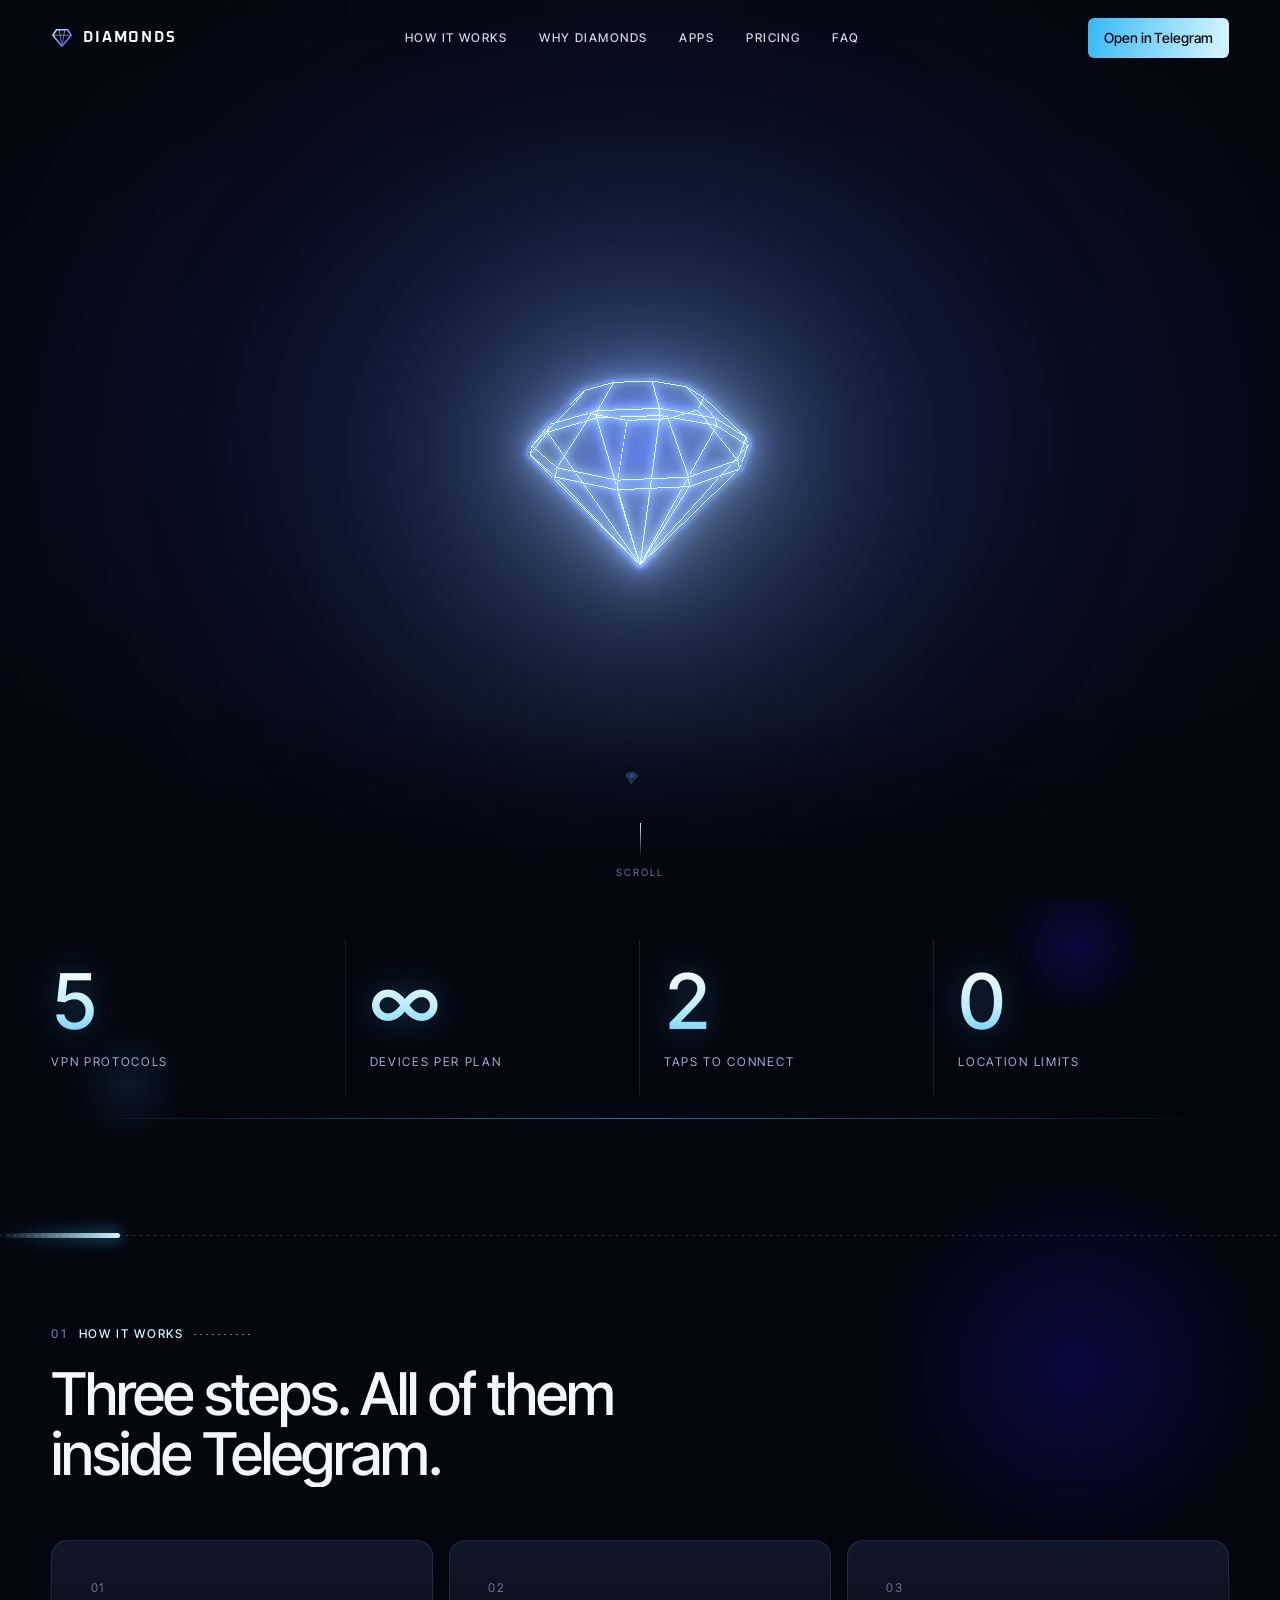
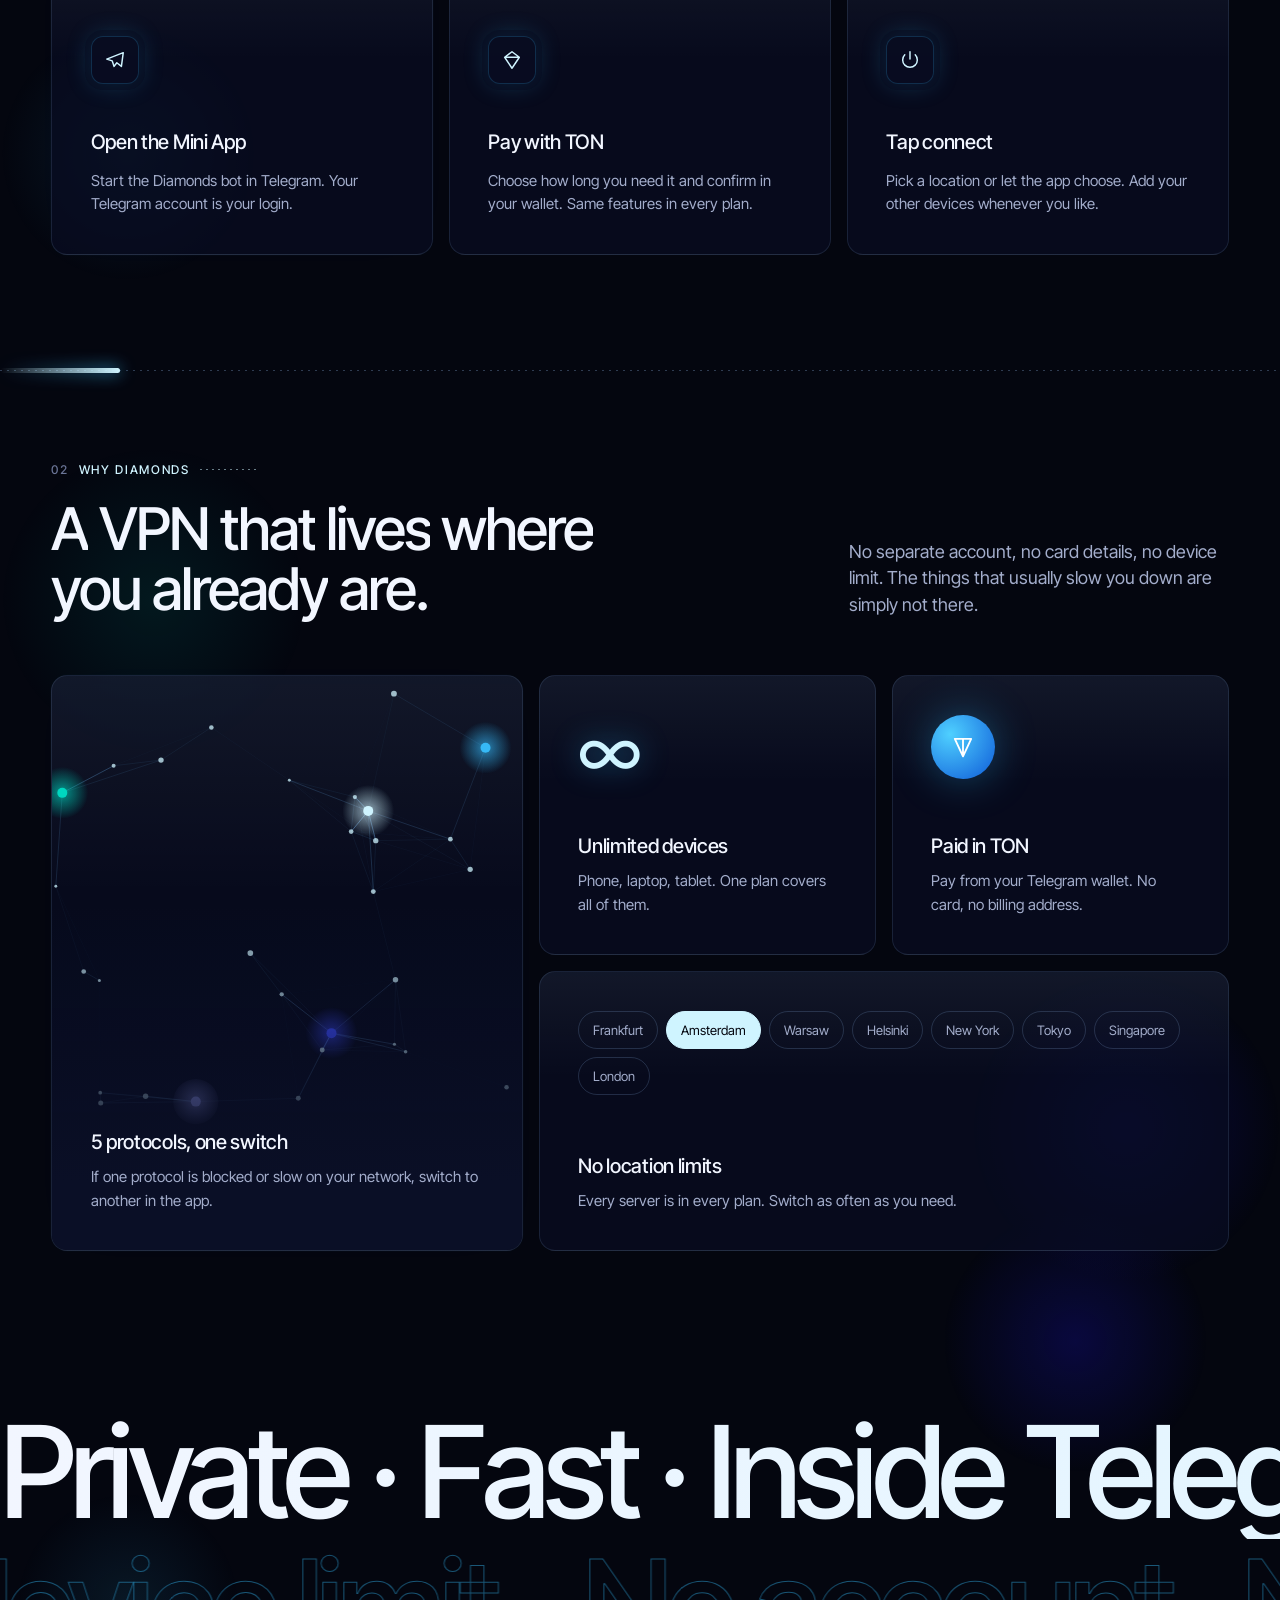
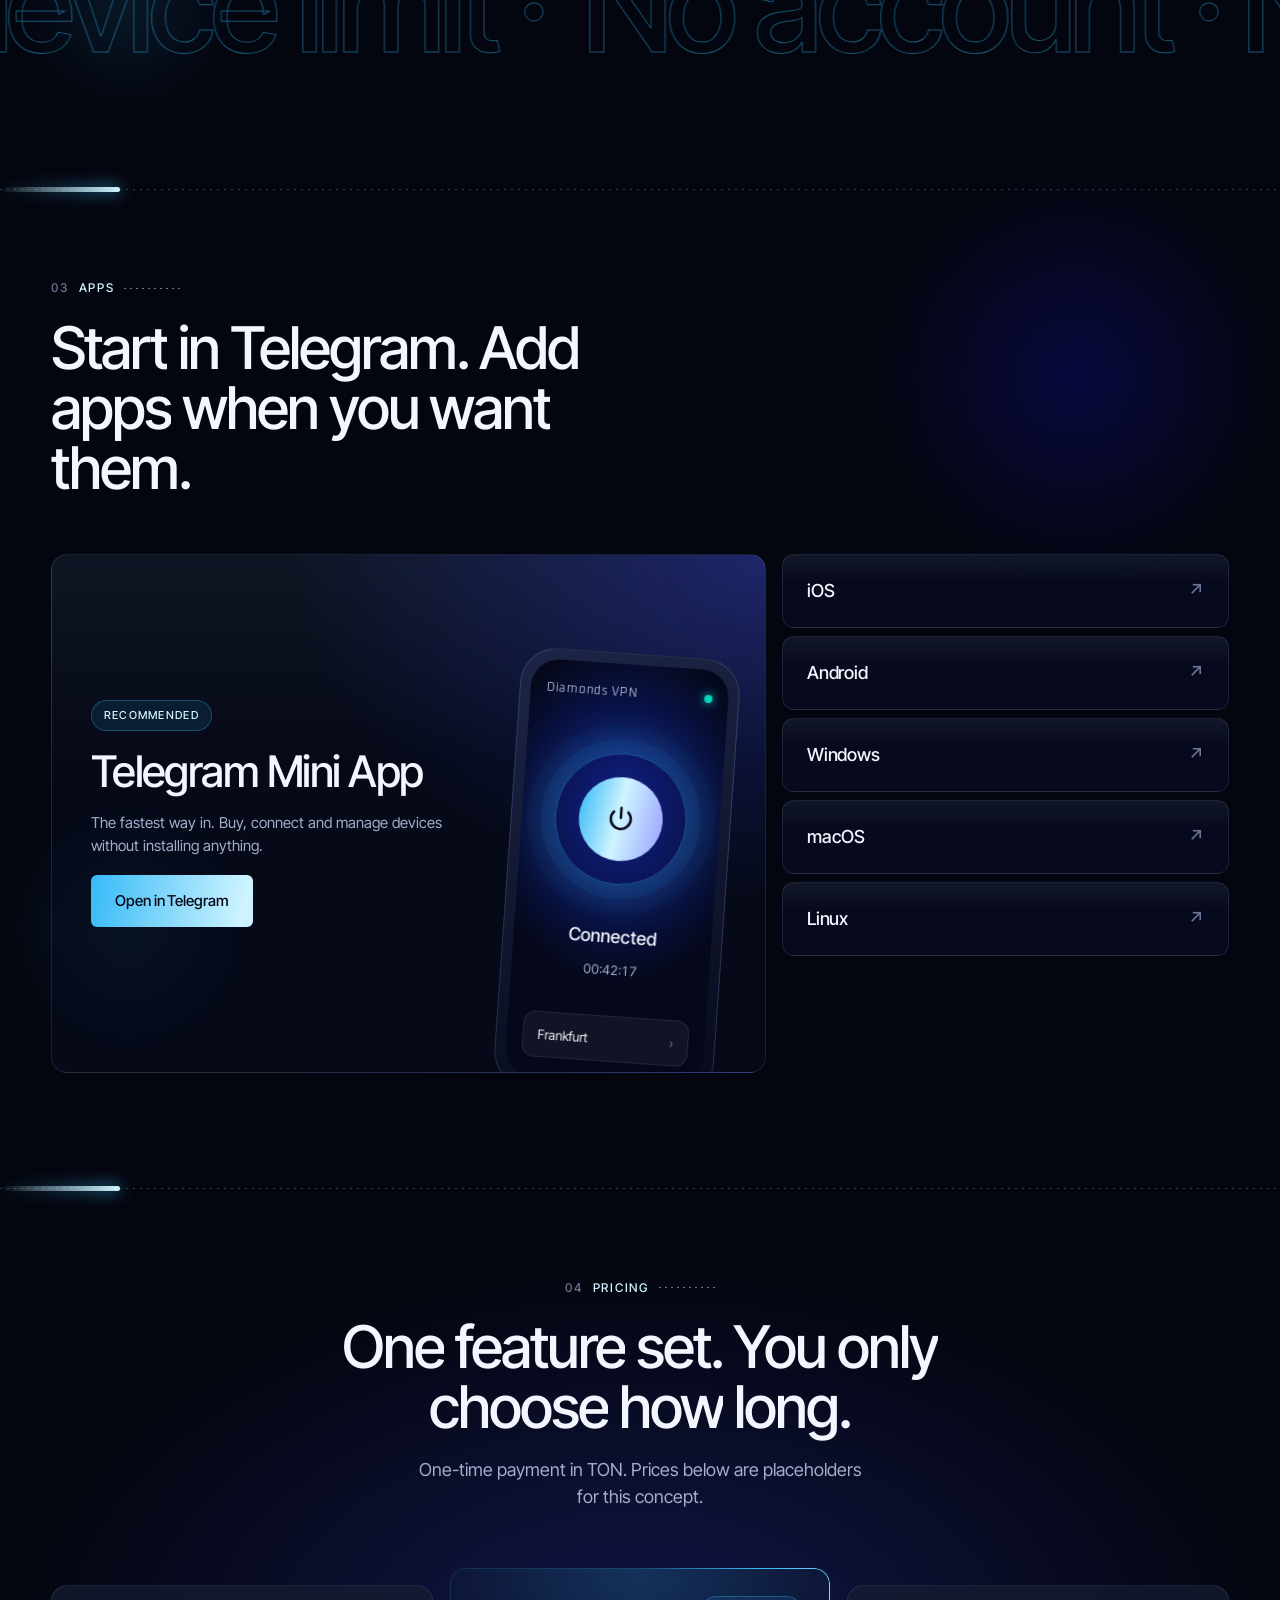
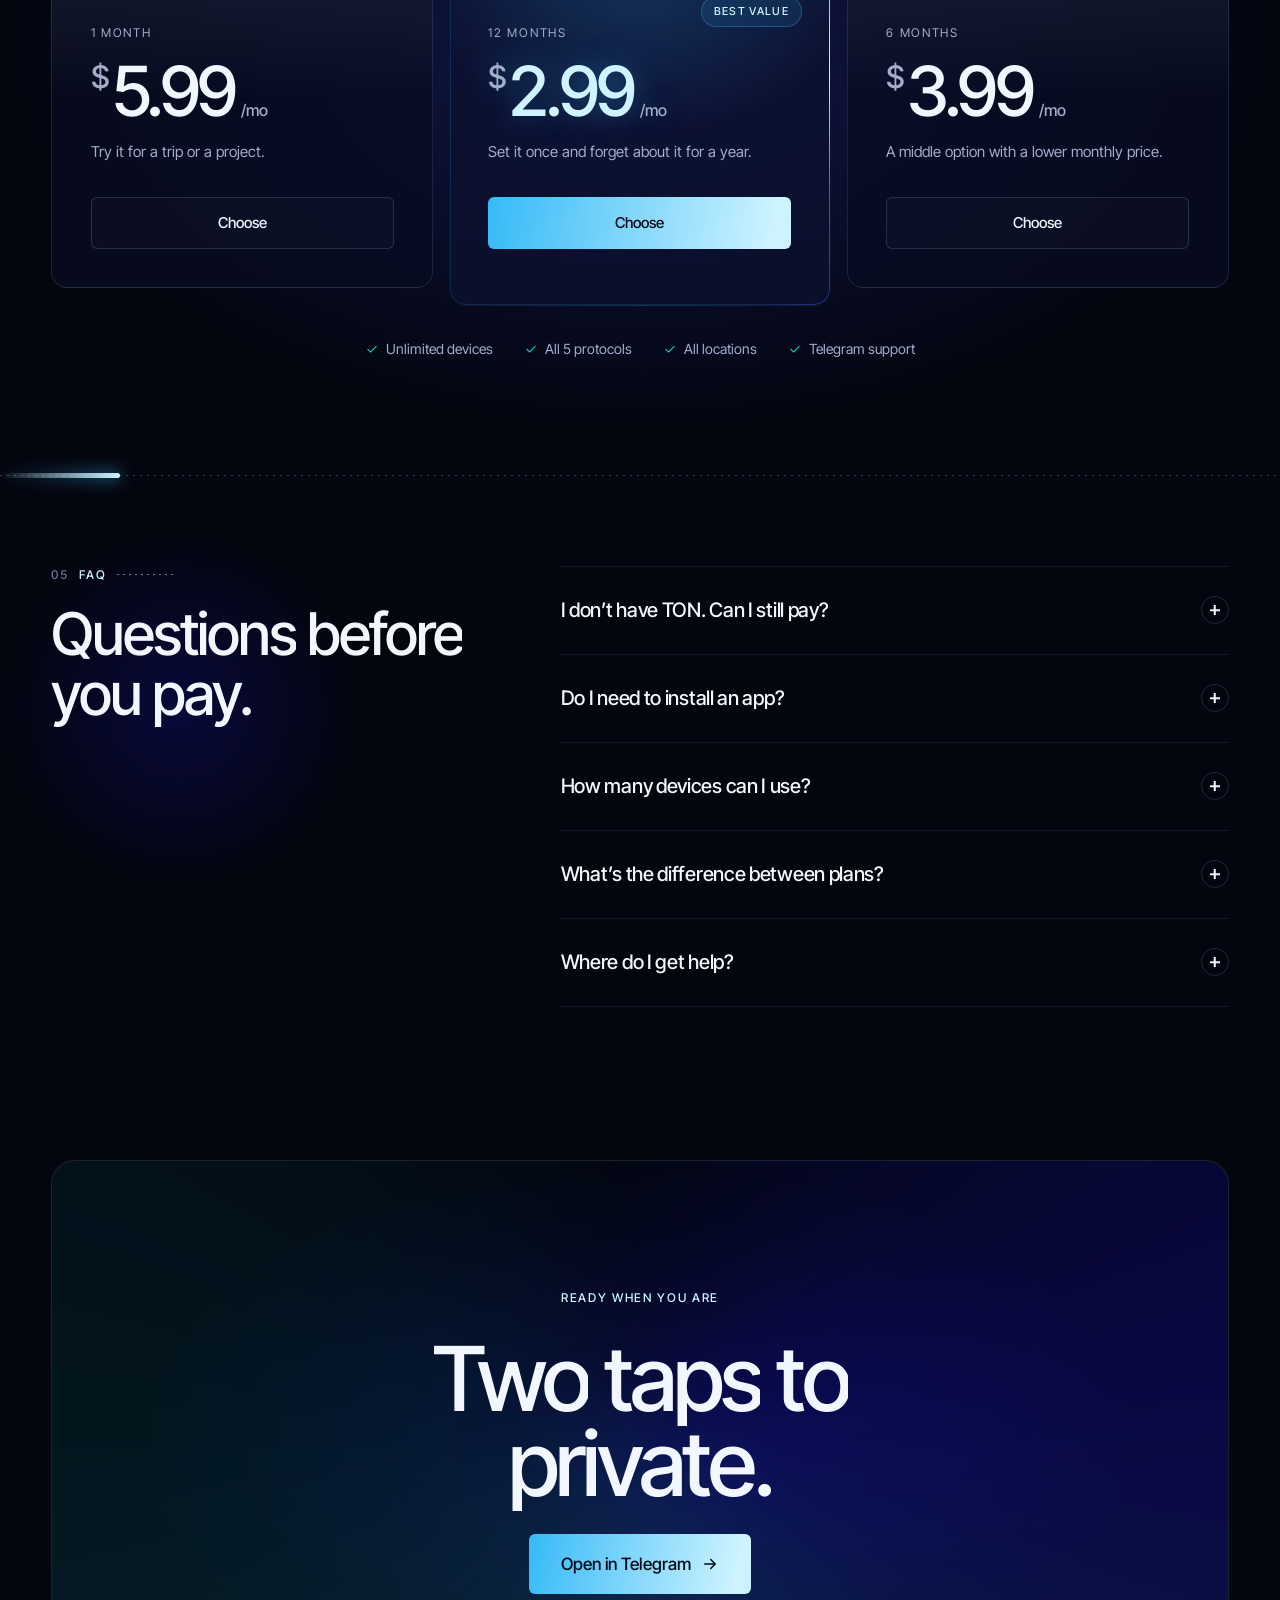
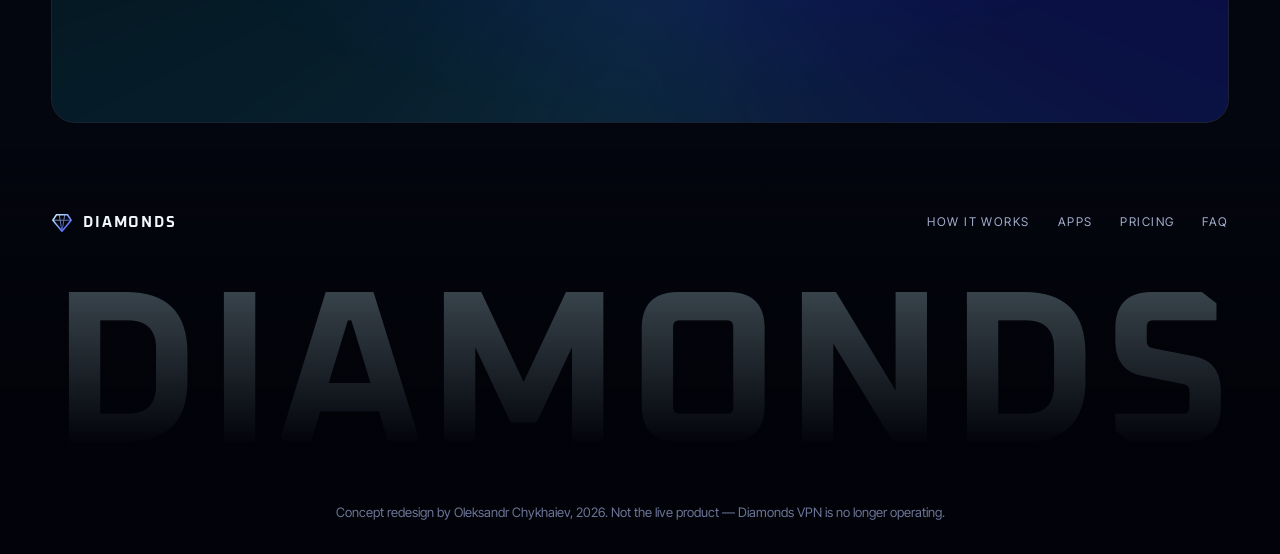
==== commit 8a00ab2e: "Smoother scrolling: drop card backdrop blur, cap pixel ratio, adaptive quality Co-Authored-By: Claud" ====
--- a/index.html
+++ b/index.html
@@ -8,7 +8,7 @@
   <link rel="preconnect" href="https://fonts.googleapis.com" />
   <link rel="preconnect" href="https://fonts.gstatic.com" crossorigin />
   <link href="https://fonts.googleapis.com/css2?family=Inter+Tight:wght@400;500;600&family=Oxanium:wght@600;700&display=swap" rel="stylesheet" />
-  <style>:root{--bg: #04060f;--bg-deep: #020308;--raised: #0a0f26;--raised-2: #0e1533;--line: rgba(160, 200, 255, .1);--line-2: rgba(160, 200, 255, .18);--text: #f2f6ff;--silver: #a3adcb;--mute: #6b7597;--phosphor: #cff4ff;--blue: #1c15e7;--blue-2: #3b4bff;--cyan: #36baf7;--teal: #00d7c0;--aurora: linear-gradient(100deg, #36baf7 0%, #cff4ff 48%, #9aa2ff 100%);--font: "Inter Tight", "Inter", system-ui, -apple-system, "Segoe UI", sans-serif;--logo: "Oxanium", var(--font);--gutter: clamp(16px, 4vw, 56px);--max: 1280px;--ease: cubic-bezier(.2, .7, .2, 1);color-scheme:dark}*{box-sizing:border-box;margin:0;padding:0}html{background:var(--bg-deep);-webkit-text-size-adjust:100%}html.lenis,html.lenis body{height:auto}.lenis.lenis-smooth{scroll-behavior:auto!important}body{background:var(--bg);color:var(--text);font-family:var(--font);font-weight:400;font-size:16px;line-height:1.55;-webkit-font-smoothing:antialiased;overflow-x:hidden}a{color:inherit;text-decoration:none}ol,ul{list-style:none}::selection{background:var(--blue-2);color:#fff}.eyebrow{display:inline-flex;align-items:center;gap:10px;font-size:12px;font-weight:500;letter-spacing:.14em;text-transform:uppercase;color:var(--phosphor)}.eyebrow .dot{width:6px;height:6px;border-radius:50%;background:var(--teal);box-shadow:0 0 12px var(--teal);animation:pulse 2s infinite}@keyframes pulse{50%{opacity:.35}}.display{font-size:clamp(48px,8.4vw,132px);line-height:.95;font-weight:500;letter-spacing:-.045em}.h2{font-size:clamp(34px,4.6vw,64px);line-height:1.02;font-weight:500;letter-spacing:-.035em;max-width:16ch}.h2.small{font-size:clamp(30px,3.4vw,44px)}.h3{font-size:20px;line-height:1.25;font-weight:500;letter-spacing:-.015em}.lead{font-size:clamp(17px,1.4vw,20px);line-height:1.5;color:var(--silver);max-width:46ch}.body{font-size:15px;color:var(--silver)}.split .w{display:inline-block;overflow:hidden;vertical-align:top;padding-bottom:.06em;margin-bottom:-.06em}.split .w>span{display:inline-block;will-change:transform}.btn{position:relative;display:inline-flex;align-items:center;justify-content:center;gap:10px;height:52px;padding:0 24px;border-radius:6px;font-size:15px;font-weight:500;letter-spacing:-.005em;white-space:nowrap;transition:background .3s var(--ease),color .3s var(--ease),border-color .3s var(--ease);will-change:transform}.btn-sm{height:40px;padding:0 16px;font-size:14px}.btn-lg{height:60px;padding:0 32px;font-size:17px}.btn-aurora{background:var(--aurora);background-size:200% 100%;color:#050817}.btn-aurora:hover{animation:sheen 1.6s linear infinite}@keyframes sheen{to{background-position:-200% 0}}.btn-ghost{color:var(--text);border:1px solid var(--line-2);background:#ffffff05}.btn-ghost:hover{border-color:var(--phosphor);background:#cff4ff0f}.btn:focus-visible,a:focus-visible,summary:focus-visible,button:focus-visible{outline:2px solid var(--phosphor);outline-offset:3px}.nav{position:fixed;inset:0 0 auto;z-index:50;display:flex;align-items:center;justify-content:space-between;gap:24px;padding:18px var(--gutter);transition:background .4s var(--ease),border-color .4s var(--ease),padding .4s var(--ease);border-bottom:1px solid transparent}.nav.scrolled{background:#04060fb8;backdrop-filter:blur(14px);-webkit-backdrop-filter:blur(14px);border-color:var(--line);padding-top:12px;padding-bottom:12px}.logo{display:inline-flex;align-items:center;gap:10px;font-family:var(--logo);font-weight:700;letter-spacing:.12em;font-size:15px}.nav-links{display:flex;gap:32px}.nav-links a{font-size:12px;font-weight:500;letter-spacing:.12em;text-transform:uppercase;color:#e8eeffe0;transition:color .25s;position:relative}.nav-links a:after{content:"";position:absolute;left:0;right:0;bottom:-6px;height:1px;background:var(--phosphor);transform:scaleX(0);transform-origin:right;transition:transform .35s var(--ease)}.nav-links a:hover{color:var(--text)}.nav-links a:hover:after{transform:scaleX(1);transform-origin:left}.hero{position:relative;height:100vh;height:100svh;min-height:640px;overflow:hidden;background:radial-gradient(120% 80% at 50% 45%,#070b22 0%,var(--bg) 55%,var(--bg-deep) 100%)}.hero-canvas{position:absolute;inset:0;width:100%;height:100%;display:block}.hero-vignette{position:absolute;inset:auto 0 0;height:180px;pointer-events:none;background:linear-gradient(180deg,rgba(4,6,15,0),var(--bg))}.hero-content{position:relative;z-index:2;height:100%;max-width:var(--max);margin:0 auto;display:flex;flex-direction:column;justify-content:space-between;padding:96px var(--gutter) 96px;pointer-events:none}.hero-content a{pointer-events:auto}.hero-content{align-items:center;text-align:center}.hero-title{max-width:14ch;font-size:clamp(44px,6.6vw,108px)}.hero-eyebrow{margin-bottom:20px}.hero-content{justify-content:center}.hero-bottom{display:flex;flex-direction:column;align-items:center;gap:28px;margin-top:24px}.hero-lead{max-width:44ch;color:#d3dbf0}.hero-actions{display:flex;gap:12px;flex-wrap:wrap;justify-content:center}.hero [data-reveal]{opacity:0}.replay{position:absolute;right:var(--gutter);top:104px;z-index:3;display:inline-flex;align-items:center;gap:6px;padding:8px 12px;border-radius:999px;border:1px solid var(--line-2);background:#04060f66;color:var(--silver);font:500 11px/1 var(--font);letter-spacing:.12em;text-transform:uppercase;cursor:pointer;opacity:0;transition:opacity .4s,color .2s,border-color .2s}.replay.show{opacity:1}.replay:hover{color:var(--text);border-color:var(--phosphor)}.scroll-hint{position:absolute;left:50%;bottom:20px;transform:translate(-50%);z-index:2;display:flex;flex-direction:column;align-items:center;gap:8px;font-size:10px;letter-spacing:.2em;text-transform:uppercase;color:var(--mute)}.scroll-hint span{width:1px;height:34px;background:linear-gradient(var(--phosphor),transparent);animation:drop 2s var(--ease) infinite;transform-origin:top}@keyframes drop{0%{transform:scaleY(0)}50%{transform:scaleY(1)}to{transform:scaleY(1);opacity:0}}.stats{max-width:var(--max);margin:0 auto;padding:40px var(--gutter) 24px;display:grid;grid-template-columns:repeat(4,1fr);border-bottom:1px solid var(--line)}.stat{padding:24px 24px 24px 0;border-right:1px solid var(--line)}.stat+.stat{padding-left:24px}.stat:last-child{border-right:0}.stat-num{font-size:clamp(48px,6vw,88px);line-height:1;font-weight:500;letter-spacing:-.05em;color:var(--phosphor);text-shadow:0 0 32px rgba(54,186,247,.35);font-variant-numeric:tabular-nums}.stat-label{margin-top:12px;font-size:12px;letter-spacing:.14em;text-transform:uppercase;color:var(--silver)}.section{max-width:var(--max);margin:0 auto;padding:clamp(96px,12vw,160px) var(--gutter) 0}.section-head{display:flex;flex-direction:column;gap:20px;margin-bottom:56px}.section-head.row{flex-direction:row;align-items:flex-end;justify-content:space-between;gap:40px}.section-head.row>div{display:flex;flex-direction:column;gap:20px}.section-head.center{align-items:center;text-align:center}.section-head.center .h2{max-width:20ch}.narrow{max-width:38ch}.card{position:relative;background:var(--raised);border:1px solid var(--line);border-radius:16px;padding:clamp(28px,3vw,40px);overflow:hidden;isolation:isolate;transition:border-color .4s var(--ease)}.card.spot:before{content:"";position:absolute;inset:0;z-index:-1;opacity:0;transition:opacity .4s;background:radial-gradient(380px circle at var(--mx, 50%) var(--my, 50%),rgba(54,186,247,.14),transparent 60%)}.card.spot:before{opacity:var(--dg, 0)}.card.spot:hover:before{opacity:1}.card{box-shadow:0 0 0 1px rgba(54,186,247,calc(var(--dg, 0) * .55)),0 0 60px -14px rgba(54,186,247,calc(var(--dg, 0) * .55))}.card.spot:hover{border-color:var(--line-2)}.steps{display:grid;grid-template-columns:repeat(3,1fr);gap:16px}.step{display:flex;flex-direction:column;gap:14px;min-height:300px}.step-n{font-size:12px;letter-spacing:.14em;color:var(--mute)}.step-ico{width:48px;height:48px;border-radius:12px;display:grid;place-items:center;color:var(--phosphor);background:#36baf714;border:1px solid rgba(54,186,247,.2);margin:24px 0 auto}.step-ico svg{width:22px;height:22px}.step .h3{margin-top:32px}.bento{display:grid;grid-template-columns:1.4fr 1fr 1fr;grid-template-rows:auto auto;gap:16px}.bento .card{display:flex;flex-direction:column;gap:10px;min-height:280px}.bento-net{grid-row:span 2;min-height:576px!important;justify-content:flex-end}.net-canvas{position:absolute;inset:0;width:100%;height:100%;z-index:-1}.bento-net:after{content:"";position:absolute;inset:0;z-index:-1;background:linear-gradient(180deg,transparent 40%,var(--raised) 88%);pointer-events:none}.bento-wide{grid-column:span 2;justify-content:flex-end}.card-foot{display:flex;flex-direction:column;gap:10px}.big-ico{font-size:72px;line-height:1;color:var(--phosphor);letter-spacing:-.05em;margin-bottom:auto;text-shadow:0 0 30px rgba(54,186,247,.4)}.ton-badge{width:64px;height:64px;border-radius:50%;display:grid;place-items:center;background:radial-gradient(circle at 30% 30%,#4fd0ff,#0e5bd8);color:#fff;margin-bottom:auto;box-shadow:0 0 40px #36baf759}.ton-badge svg{width:28px;height:28px}.locations{display:flex;flex-wrap:wrap;gap:8px;margin-bottom:auto}.locations span{padding:8px 14px;border-radius:999px;border:1px solid var(--line-2);font-size:13px;color:var(--silver);transition:color .3s,border-color .3s,background .3s}.locations span.on{color:var(--bg);background:var(--phosphor);border-color:var(--phosphor)}.kinetic{padding:clamp(96px,12vw,160px) 0 0;overflow-x:clip;overflow-y:visible}.kinetic-row{display:flex;width:max-content;white-space:nowrap;font-size:clamp(56px,10vw,160px);font-weight:500;letter-spacing:-.05em;line-height:1.05;will-change:transform}.k1{color:var(--text)}.k2{color:transparent;-webkit-text-stroke:1px rgba(207,244,255,.35)}.kinetic-row span{padding-right:.3em}.apps{display:grid;grid-template-columns:1.6fr 1fr;gap:16px}.app-main{display:grid;grid-template-columns:1fr auto;gap:32px;align-items:center;background:radial-gradient(120% 120% at 100% 0%,rgba(59,75,255,.28),transparent 55%),var(--raised)}.app-copy{display:flex;flex-direction:column;gap:18px;align-items:flex-start}.pill{display:inline-block;padding:6px 12px;border-radius:999px;font-size:11px;font-weight:500;letter-spacing:.12em;text-transform:uppercase;color:var(--phosphor);background:#36baf71a;border:1px solid rgba(54,186,247,.3)}.phone{width:220px;height:440px;border-radius:36px;padding:10px;background:linear-gradient(160deg,#1d2547,#070a1a);border:1px solid var(--line-2);will-change:transform}.phone-screen{height:100%;border-radius:28px;background:radial-gradient(100% 60% at 50% 35%,#10208a,#050819 70%);display:flex;flex-direction:column;align-items:center;padding:20px 16px;gap:10px;overflow:hidden}.ph-top{width:100%;display:flex;justify-content:space-between;align-items:center;font-family:var(--logo);font-size:12px;letter-spacing:.06em;color:var(--silver)}.ph-dot{width:8px;height:8px;border-radius:50%;background:var(--teal);box-shadow:0 0 10px var(--teal)}.ph-ring{margin-top:40px;width:132px;height:132px;border-radius:50%;display:grid;place-items:center;border:1px solid rgba(54,186,247,.4);box-shadow:0 0 0 14px #36baf70f,0 0 0 28px #36baf708,0 0 60px #36baf759;animation:ring 3s ease-in-out infinite}@keyframes ring{50%{box-shadow:0 0 0 18px #36baf714,0 0 0 36px #36baf708,0 0 80px #36baf780}}.ph-core{width:84px;height:84px;border-radius:50%;display:grid;place-items:center;background:var(--aurora);color:#050817}.ph-core svg{width:30px;height:30px}.ph-status{margin-top:28px;font-size:18px;font-weight:500}.ph-time{font-size:13px;color:var(--silver);font-variant-numeric:tabular-nums}.ph-loc{margin-top:auto;width:100%;display:flex;justify-content:space-between;padding:12px 14px;border-radius:12px;background:#ffffff0d;border:1px solid var(--line);font-size:13px}.ph-chev{color:var(--mute)}.app-list{display:flex;flex-direction:column;gap:8px}.app-item{display:flex;justify-content:space-between;align-items:center;padding:22px 24px;font-size:18px;font-weight:500;letter-spacing:-.01em;border-radius:12px;cursor:default}.app-item .arrow{color:var(--mute);transition:transform .4s var(--ease),color .3s}.app-item:hover .arrow{transform:translate(3px,-3px);color:var(--phosphor)}.plans{display:grid;grid-template-columns:repeat(3,1fr);gap:16px;align-items:stretch}.plan{display:flex;flex-direction:column;gap:14px}.plan .btn{margin-top:20px}.plan-name{font-size:12px;letter-spacing:.14em;text-transform:uppercase;color:var(--silver)}.plan-price{font-size:clamp(56px,5.4vw,76px);line-height:1;font-weight:500;letter-spacing:-.05em}.plan-price .cur{font-size:.45em;vertical-align:.9em;margin-right:2px;color:var(--silver);letter-spacing:0}.plan-price .per{font-size:16px;letter-spacing:0;color:var(--silver);margin-left:6px}.plans{align-items:center}.plan-best{padding-top:56px!important;padding-bottom:56px!important;z-index:1;border-color:#36baf773;background:radial-gradient(100% 80% at 50% 0%,rgba(54,186,247,.16),transparent 60%),var(--raised-2)}.plan-best .plan-price{color:var(--phosphor);text-shadow:0 0 30px rgba(54,186,247,.35)}.plan-best .pill{position:absolute;top:28px;right:28px}.includes{display:flex;justify-content:center;flex-wrap:wrap;gap:12px 32px;margin-top:32px;color:var(--silver);font-size:14px}.includes li:before{content:"\2713";color:var(--teal);margin-right:8px}.faq-wrap{display:grid;grid-template-columns:1fr 1.5fr;gap:64px;align-items:start}.faq-wrap .section-head{position:sticky;top:120px}.faq{border-top:1px solid var(--line)}.faq-item{border-bottom:1px solid var(--line)}.faq-item summary{list-style:none;cursor:pointer;display:flex;justify-content:space-between;align-items:center;gap:24px;padding:28px 0;font-size:20px;font-weight:500;letter-spacing:-.015em;transition:color .25s}.faq-item summary::-webkit-details-marker{display:none}.faq-item summary:hover{color:var(--phosphor)}.faq-ico{position:relative;flex:none;width:28px;height:28px;border-radius:50%;border:1px solid var(--line-2)}.faq-ico:before,.faq-ico:after{content:"";position:absolute;left:50%;top:50%;width:10px;height:1.5px;background:currentColor;transform:translate(-50%,-50%);transition:transform .35s var(--ease)}.faq-ico:after{transform:translate(-50%,-50%) rotate(90deg)}.faq-item[open] .faq-ico:after{transform:translate(-50%,-50%) rotate(0)}.faq-body{overflow:hidden}.faq-body p{padding:0 48px 28px 0;color:var(--silver);max-width:60ch}.cta{position:relative;margin:clamp(96px,12vw,160px) auto 0;max-width:calc(var(--max) - 2 * var(--gutter));width:calc(100% - 2 * var(--gutter));padding:clamp(80px,10vw,140px) 24px;border-radius:24px;overflow:hidden;display:flex;flex-direction:column;align-items:center;text-align:center;gap:28px;background:var(--raised);border:1px solid var(--line);isolation:isolate}.cta-glow{position:absolute;inset:-40%;z-index:-1;background:conic-gradient(from 0deg at 50% 50%,#1c15e700,#1c15e773,#36baf759,#00d7c026,#1c15e700);filter:blur(60px);animation:spin 14s linear infinite}@keyframes spin{to{transform:rotate(360deg)}}.cta-title{font-size:clamp(44px,7vw,108px);max-width:12ch}.footer{position:relative;margin-top:24px;background:var(--bg-deep);padding:64px var(--gutter) 32px;overflow:hidden}.footer-top{max-width:var(--max);margin:0 auto;display:flex;justify-content:space-between;align-items:center;gap:24px;flex-wrap:wrap}.footer-top nav{display:flex;gap:28px;flex-wrap:wrap}.footer-top nav a{font-size:12px;letter-spacing:.12em;text-transform:uppercase;color:var(--silver)}.footer-top nav a:hover{color:var(--text)}.footer-word{font-family:var(--logo);font-weight:700;font-size:clamp(64px,17vw,260px);line-height:.9;letter-spacing:.02em;text-align:center;margin:48px 0 24px;background:linear-gradient(180deg,#cff4ff29,#cff4ff00 85%);-webkit-background-clip:text;background-clip:text;color:transparent;user-select:none}.footer-note{max-width:var(--max);margin:0 auto;font-size:13px;color:var(--mute);text-align:center}.cursor{position:fixed;left:0;top:0;width:28px;height:28px;margin:-14px 0 0 -14px;border-radius:50%;border:1px solid rgba(207,244,255,.6);pointer-events:none;z-index:100;mix-blend-mode:difference;transition:width .3s var(--ease),height .3s var(--ease),margin .3s var(--ease),background .3s,opacity .3s;opacity:0}.cursor.on{opacity:1}.cursor.hover{width:64px;height:64px;margin:-32px 0 0 -32px;background:#cff4ffe6;border-color:transparent}@media(hover:none){.cursor{display:none}}@media(max-width:1024px){.nav-links{display:none}.bento{grid-template-columns:1fr 1fr}.bento-net{grid-row:auto;grid-column:span 2;min-height:420px!important}.apps{grid-template-columns:1fr}.app-list{display:grid;grid-template-columns:repeat(5,1fr)}.app-item{flex-direction:column;align-items:flex-start;gap:18px}.faq-wrap{grid-template-columns:1fr;gap:0}.faq-wrap .section-head{position:static}}@media(max-width:760px){.hero-content{padding-bottom:72px}.hero-bottom{gap:22px}.hero-eyebrow{font-size:11px;letter-spacing:.1em}.replay{top:80px;right:16px;font-size:0;gap:0;padding:10px}.stats{grid-template-columns:1fr 1fr}.stat{padding:24px 16px 24px 0!important;border-right:0;border-bottom:1px solid var(--line)}.stat:nth-child(odd){border-right:1px solid var(--line)}.stat:nth-child(2n){padding-left:16px!important}.stat:nth-last-child(-n+2){border-bottom:0}.section-head.row{flex-direction:column;align-items:flex-start}.steps,.plans{grid-template-columns:1fr}.step{min-height:0}.bento{grid-template-columns:1fr}.bento-net,.bento-wide{grid-column:auto}.app-main{grid-template-columns:1fr}.phone{margin:0 auto}.app-list{grid-template-columns:1fr 1fr}.faq-item summary{font-size:17px}.scroll-hint{display:none}}@media(prefers-reduced-motion:reduce){*,*:before,*:after{animation:none!important;transition:none!important}}.roamer{position:fixed;inset:0;width:100%;height:100%;pointer-events:none;z-index:40}.dia-anchor{position:absolute;width:0;height:0;pointer-events:none}.section-head,.stats,.section,.kinetic,.plans{position:relative}@media(max-width:760px){.plan-best{order:-1}}.bg-field{position:fixed;inset:0;width:100%;height:100%;z-index:0;pointer-events:none;opacity:0;transition:opacity .2s linear}main,.footer{position:relative;z-index:1}.hero{z-index:2}.section:before,.stats:before,.kinetic:before{content:"";position:absolute;z-index:-1;pointer-events:none;inset:-10% 0;background:radial-gradient(closest-side circle at 84% 26%,rgba(28,21,231,.22),transparent),radial-gradient(closest-side circle at 10% 78%,rgba(54,186,247,.1),transparent)}#why:before{background:radial-gradient(closest-side circle at 12% 30%,rgba(0,215,192,.09),transparent),radial-gradient(closest-side circle at 88% 80%,rgba(28,21,231,.22),transparent)}#pricing:before{background:radial-gradient(closest-side at 50% 58%,rgba(59,75,255,.24),transparent)}#faq:before{background:radial-gradient(closest-side circle at 14% 45%,rgba(28,21,231,.2),transparent)}.card{background:linear-gradient(180deg,#cff4ff0e,#cff4ff00 38%),#090d228c;-webkit-backdrop-filter:blur(14px) saturate(140%);backdrop-filter:blur(14px) saturate(140%);border-color:#a0c8ff1f}.app-main{background:radial-gradient(120% 120% at 100% 0%,rgba(59,75,255,.32),transparent 55%),linear-gradient(180deg,rgba(207,244,255,.05),transparent 40%),#090d228c}.plan-best{background:radial-gradient(100% 80% at 50% 0%,rgba(54,186,247,.2),transparent 60%),#0c1230b3;border-color:transparent}.plan-best:after{content:"";position:absolute;inset:0;border-radius:inherit;padding:1px;pointer-events:none;background:conic-gradient(from var(--ang, 0deg),rgba(54,186,247,.15),#36baf7,#cff4ff,#3b4bff,rgba(54,186,247,.15) 40%,rgba(54,186,247,.15));-webkit-mask:linear-gradient(#000 0 0) content-box,linear-gradient(#000 0 0);-webkit-mask-composite:xor;mask-composite:exclude;animation:spinang 6s linear infinite}@property --ang{syntax: "<angle>"; inherits: false; initial-value: 0deg;}@keyframes spinang{to{--ang: 360deg}}.eyebrow .idx{color:var(--mute);font-variant-numeric:tabular-nums}.section-head .eyebrow:after{content:"";width:56px;height:1px;background:repeating-linear-gradient(90deg,rgba(207,244,255,.5) 0 2px,transparent 2px 6px)}.route{position:relative;z-index:1;width:100%;margin:clamp(80px,9vw,120px) 0 0;height:1px}.route:before{content:"";position:absolute;left:0;right:0;top:0;height:1px;background:repeating-linear-gradient(90deg,rgba(160,200,255,.28) 0 2px,transparent 2px 7px)}.route span{position:absolute;top:-2px;left:0;width:120px;height:5px;border-radius:4px;background:linear-gradient(90deg,transparent,#cff4ff);filter:drop-shadow(0 0 8px #36baf7);animation:travel 5.5s cubic-bezier(.6,0,.4,1) infinite}@keyframes travel{0%{transform:translate(0);opacity:0}10%{opacity:1}90%{opacity:1}to{transform:translate(calc(100vw - 120px));opacity:0}}.route+.section{padding-top:clamp(64px,7vw,96px)}.steps{position:relative}.step-ico{position:relative;z-index:4;background:#090d22e6;box-shadow:0 0 0 6px #090d228c,0 0 24px #36baf740}.stats{border-bottom:0}.stats:after{content:"";position:absolute;left:var(--gutter);right:var(--gutter);bottom:0;height:1px;background:linear-gradient(90deg,transparent,rgba(54,186,247,.6),transparent)}.stat{border-right-color:#a0c8ff1f}.stat-num{background:linear-gradient(180deg,#fff 10%,#cff4ff 55%,#36baf7 120%);-webkit-background-clip:text;background-clip:text;color:transparent}.k1{background:linear-gradient(90deg,#f2f6ff,#cff4ff 35%,#36baf7 55%,#f2f6ff 80%);background-size:200% 100%;-webkit-background-clip:text;background-clip:text;color:transparent;animation:shine 8s linear infinite}@keyframes shine{to{background-position:-200% 0}}.k2{-webkit-text-stroke:1px rgba(54,186,247,.45)}.cta{background:radial-gradient(60% 70% at 50% 50%,rgba(28,21,231,.18),transparent 70%),#06091a40;border-color:#a0c8ff24}.cta-glow{opacity:.55}.cta-title{text-shadow:none}.footer{background:linear-gradient(180deg,transparent,rgba(2,3,8,.85) 60%)}.footer-word{background:linear-gradient(180deg,#cff4ff47,#36baf700 85%);-webkit-background-clip:text;background-clip:text}@media(max-width:760px){.route span{width:70px}@keyframes travel{0%{transform:translate(0);opacity:0}10%,90%{opacity:1}to{transform:translate(calc(100vw - 70px));opacity:0}}}
+  <style>:root{--bg: #04060f;--bg-deep: #020308;--raised: #0a0f26;--raised-2: #0e1533;--line: rgba(160, 200, 255, .1);--line-2: rgba(160, 200, 255, .18);--text: #f2f6ff;--silver: #a3adcb;--mute: #6b7597;--phosphor: #cff4ff;--blue: #1c15e7;--blue-2: #3b4bff;--cyan: #36baf7;--teal: #00d7c0;--aurora: linear-gradient(100deg, #36baf7 0%, #cff4ff 48%, #9aa2ff 100%);--font: "Inter Tight", "Inter", system-ui, -apple-system, "Segoe UI", sans-serif;--logo: "Oxanium", var(--font);--gutter: clamp(16px, 4vw, 56px);--max: 1280px;--ease: cubic-bezier(.2, .7, .2, 1);color-scheme:dark}*{box-sizing:border-box;margin:0;padding:0}html{background:var(--bg-deep);-webkit-text-size-adjust:100%}html.lenis,html.lenis body{height:auto}.lenis.lenis-smooth{scroll-behavior:auto!important}body{background:var(--bg);color:var(--text);font-family:var(--font);font-weight:400;font-size:16px;line-height:1.55;-webkit-font-smoothing:antialiased;overflow-x:hidden}a{color:inherit;text-decoration:none}ol,ul{list-style:none}::selection{background:var(--blue-2);color:#fff}.eyebrow{display:inline-flex;align-items:center;gap:10px;font-size:12px;font-weight:500;letter-spacing:.14em;text-transform:uppercase;color:var(--phosphor)}.eyebrow .dot{width:6px;height:6px;border-radius:50%;background:var(--teal);box-shadow:0 0 12px var(--teal);animation:pulse 2s infinite}@keyframes pulse{50%{opacity:.35}}.display{font-size:clamp(48px,8.4vw,132px);line-height:.95;font-weight:500;letter-spacing:-.045em}.h2{font-size:clamp(34px,4.6vw,64px);line-height:1.02;font-weight:500;letter-spacing:-.035em;max-width:16ch}.h2.small{font-size:clamp(30px,3.4vw,44px)}.h3{font-size:20px;line-height:1.25;font-weight:500;letter-spacing:-.015em}.lead{font-size:clamp(17px,1.4vw,20px);line-height:1.5;color:var(--silver);max-width:46ch}.body{font-size:15px;color:var(--silver)}.split .w{display:inline-block;overflow:hidden;vertical-align:top;padding-bottom:.06em;margin-bottom:-.06em}.split .w>span{display:inline-block;will-change:transform}.btn{position:relative;display:inline-flex;align-items:center;justify-content:center;gap:10px;height:52px;padding:0 24px;border-radius:6px;font-size:15px;font-weight:500;letter-spacing:-.005em;white-space:nowrap;transition:background .3s var(--ease),color .3s var(--ease),border-color .3s var(--ease);will-change:transform}.btn-sm{height:40px;padding:0 16px;font-size:14px}.btn-lg{height:60px;padding:0 32px;font-size:17px}.btn-aurora{background:var(--aurora);background-size:200% 100%;color:#050817}.btn-aurora:hover{animation:sheen 1.6s linear infinite}@keyframes sheen{to{background-position:-200% 0}}.btn-ghost{color:var(--text);border:1px solid var(--line-2);background:#ffffff05}.btn-ghost:hover{border-color:var(--phosphor);background:#cff4ff0f}.btn:focus-visible,a:focus-visible,summary:focus-visible,button:focus-visible{outline:2px solid var(--phosphor);outline-offset:3px}.nav{position:fixed;inset:0 0 auto;z-index:50;display:flex;align-items:center;justify-content:space-between;gap:24px;padding:18px var(--gutter);transition:background .4s var(--ease),border-color .4s var(--ease),padding .4s var(--ease);border-bottom:1px solid transparent}.nav.scrolled{background:#04060fb8;backdrop-filter:blur(14px);-webkit-backdrop-filter:blur(14px);border-color:var(--line);padding-top:12px;padding-bottom:12px}.logo{display:inline-flex;align-items:center;gap:10px;font-family:var(--logo);font-weight:700;letter-spacing:.12em;font-size:15px}.nav-links{display:flex;gap:32px}.nav-links a{font-size:12px;font-weight:500;letter-spacing:.12em;text-transform:uppercase;color:#e8eeffe0;transition:color .25s;position:relative}.nav-links a:after{content:"";position:absolute;left:0;right:0;bottom:-6px;height:1px;background:var(--phosphor);transform:scaleX(0);transform-origin:right;transition:transform .35s var(--ease)}.nav-links a:hover{color:var(--text)}.nav-links a:hover:after{transform:scaleX(1);transform-origin:left}.hero{position:relative;height:100vh;height:100svh;min-height:640px;overflow:hidden;background:radial-gradient(120% 80% at 50% 45%,#070b22 0%,var(--bg) 55%,var(--bg-deep) 100%)}.hero-canvas{position:absolute;inset:0;width:100%;height:100%;display:block}.hero-vignette{position:absolute;inset:auto 0 0;height:180px;pointer-events:none;background:linear-gradient(180deg,rgba(4,6,15,0),var(--bg))}.hero-content{position:relative;z-index:2;height:100%;max-width:var(--max);margin:0 auto;display:flex;flex-direction:column;justify-content:space-between;padding:96px var(--gutter) 96px;pointer-events:none}.hero-content a{pointer-events:auto}.hero-content{align-items:center;text-align:center}.hero-title{max-width:14ch;font-size:clamp(44px,6.6vw,108px)}.hero-eyebrow{margin-bottom:20px}.hero-content{justify-content:center}.hero-bottom{display:flex;flex-direction:column;align-items:center;gap:28px;margin-top:24px}.hero-lead{max-width:44ch;color:#d3dbf0}.hero-actions{display:flex;gap:12px;flex-wrap:wrap;justify-content:center}.hero [data-reveal]{opacity:0}.replay{position:absolute;right:var(--gutter);top:104px;z-index:3;display:inline-flex;align-items:center;gap:6px;padding:8px 12px;border-radius:999px;border:1px solid var(--line-2);background:#04060f66;color:var(--silver);font:500 11px/1 var(--font);letter-spacing:.12em;text-transform:uppercase;cursor:pointer;opacity:0;transition:opacity .4s,color .2s,border-color .2s}.replay.show{opacity:1}.replay:hover{color:var(--text);border-color:var(--phosphor)}.scroll-hint{position:absolute;left:50%;bottom:20px;transform:translate(-50%);z-index:2;display:flex;flex-direction:column;align-items:center;gap:8px;font-size:10px;letter-spacing:.2em;text-transform:uppercase;color:var(--mute)}.scroll-hint span{width:1px;height:34px;background:linear-gradient(var(--phosphor),transparent);animation:drop 2s var(--ease) infinite;transform-origin:top}@keyframes drop{0%{transform:scaleY(0)}50%{transform:scaleY(1)}to{transform:scaleY(1);opacity:0}}.stats{max-width:var(--max);margin:0 auto;padding:40px var(--gutter) 24px;display:grid;grid-template-columns:repeat(4,1fr);border-bottom:1px solid var(--line)}.stat{padding:24px 24px 24px 0;border-right:1px solid var(--line)}.stat+.stat{padding-left:24px}.stat:last-child{border-right:0}.stat-num{font-size:clamp(48px,6vw,88px);line-height:1;font-weight:500;letter-spacing:-.05em;color:var(--phosphor);text-shadow:0 0 32px rgba(54,186,247,.35);font-variant-numeric:tabular-nums}.stat-label{margin-top:12px;font-size:12px;letter-spacing:.14em;text-transform:uppercase;color:var(--silver)}.section{max-width:var(--max);margin:0 auto;padding:clamp(96px,12vw,160px) var(--gutter) 0}.section-head{display:flex;flex-direction:column;gap:20px;margin-bottom:56px}.section-head.row{flex-direction:row;align-items:flex-end;justify-content:space-between;gap:40px}.section-head.row>div{display:flex;flex-direction:column;gap:20px}.section-head.center{align-items:center;text-align:center}.section-head.center .h2{max-width:20ch}.narrow{max-width:38ch}.card{position:relative;background:var(--raised);border:1px solid var(--line);border-radius:16px;padding:clamp(28px,3vw,40px);overflow:hidden;isolation:isolate;transition:border-color .4s var(--ease)}.card.spot:before{content:"";position:absolute;inset:0;z-index:-1;opacity:0;transition:opacity .4s;background:radial-gradient(380px circle at var(--mx, 50%) var(--my, 50%),rgba(54,186,247,.14),transparent 60%)}.card.spot:before{opacity:var(--dg, 0)}.card.spot:hover:before{opacity:1}.card{box-shadow:0 0 0 1px rgba(54,186,247,calc(var(--dg, 0) * .55)),0 0 60px -14px rgba(54,186,247,calc(var(--dg, 0) * .55))}.card.spot:hover{border-color:var(--line-2)}.steps{display:grid;grid-template-columns:repeat(3,1fr);gap:16px}.step{display:flex;flex-direction:column;gap:14px;min-height:300px}.step-n{font-size:12px;letter-spacing:.14em;color:var(--mute)}.step-ico{width:48px;height:48px;border-radius:12px;display:grid;place-items:center;color:var(--phosphor);background:#36baf714;border:1px solid rgba(54,186,247,.2);margin:24px 0 auto}.step-ico svg{width:22px;height:22px}.step .h3{margin-top:32px}.bento{display:grid;grid-template-columns:1.4fr 1fr 1fr;grid-template-rows:auto auto;gap:16px}.bento .card{display:flex;flex-direction:column;gap:10px;min-height:280px}.bento-net{grid-row:span 2;min-height:576px!important;justify-content:flex-end}.net-canvas{position:absolute;inset:0;width:100%;height:100%;z-index:-1}.bento-net:after{content:"";position:absolute;inset:0;z-index:-1;background:linear-gradient(180deg,transparent 40%,var(--raised) 88%);pointer-events:none}.bento-wide{grid-column:span 2;justify-content:flex-end}.card-foot{display:flex;flex-direction:column;gap:10px}.big-ico{font-size:72px;line-height:1;color:var(--phosphor);letter-spacing:-.05em;margin-bottom:auto;text-shadow:0 0 30px rgba(54,186,247,.4)}.ton-badge{width:64px;height:64px;border-radius:50%;display:grid;place-items:center;background:radial-gradient(circle at 30% 30%,#4fd0ff,#0e5bd8);color:#fff;margin-bottom:auto;box-shadow:0 0 40px #36baf759}.ton-badge svg{width:28px;height:28px}.locations{display:flex;flex-wrap:wrap;gap:8px;margin-bottom:auto}.locations span{padding:8px 14px;border-radius:999px;border:1px solid var(--line-2);font-size:13px;color:var(--silver);transition:color .3s,border-color .3s,background .3s}.locations span.on{color:var(--bg);background:var(--phosphor);border-color:var(--phosphor)}.kinetic{padding:clamp(96px,12vw,160px) 0 0;overflow-x:clip;overflow-y:visible}.kinetic-row{display:flex;width:max-content;white-space:nowrap;font-size:clamp(56px,10vw,160px);font-weight:500;letter-spacing:-.05em;line-height:1.05;will-change:transform}.k1{color:var(--text)}.k2{color:transparent;-webkit-text-stroke:1px rgba(207,244,255,.35)}.kinetic-row span{padding-right:.3em}.apps{display:grid;grid-template-columns:1.6fr 1fr;gap:16px}.app-main{display:grid;grid-template-columns:1fr auto;gap:32px;align-items:center;background:radial-gradient(120% 120% at 100% 0%,rgba(59,75,255,.28),transparent 55%),var(--raised)}.app-copy{display:flex;flex-direction:column;gap:18px;align-items:flex-start}.pill{display:inline-block;padding:6px 12px;border-radius:999px;font-size:11px;font-weight:500;letter-spacing:.12em;text-transform:uppercase;color:var(--phosphor);background:#36baf71a;border:1px solid rgba(54,186,247,.3)}.phone{width:220px;height:440px;border-radius:36px;padding:10px;background:linear-gradient(160deg,#1d2547,#070a1a);border:1px solid var(--line-2);will-change:transform}.phone-screen{height:100%;border-radius:28px;background:radial-gradient(100% 60% at 50% 35%,#10208a,#050819 70%);display:flex;flex-direction:column;align-items:center;padding:20px 16px;gap:10px;overflow:hidden}.ph-top{width:100%;display:flex;justify-content:space-between;align-items:center;font-family:var(--logo);font-size:12px;letter-spacing:.06em;color:var(--silver)}.ph-dot{width:8px;height:8px;border-radius:50%;background:var(--teal);box-shadow:0 0 10px var(--teal)}.ph-ring{margin-top:40px;width:132px;height:132px;border-radius:50%;display:grid;place-items:center;border:1px solid rgba(54,186,247,.4);box-shadow:0 0 0 14px #36baf70f,0 0 0 28px #36baf708,0 0 60px #36baf759;animation:ring 3s ease-in-out infinite}@keyframes ring{50%{box-shadow:0 0 0 18px #36baf714,0 0 0 36px #36baf708,0 0 80px #36baf780}}.ph-core{width:84px;height:84px;border-radius:50%;display:grid;place-items:center;background:var(--aurora);color:#050817}.ph-core svg{width:30px;height:30px}.ph-status{margin-top:28px;font-size:18px;font-weight:500}.ph-time{font-size:13px;color:var(--silver);font-variant-numeric:tabular-nums}.ph-loc{margin-top:auto;width:100%;display:flex;justify-content:space-between;padding:12px 14px;border-radius:12px;background:#ffffff0d;border:1px solid var(--line);font-size:13px}.ph-chev{color:var(--mute)}.app-list{display:flex;flex-direction:column;gap:8px}.app-item{display:flex;justify-content:space-between;align-items:center;padding:22px 24px;font-size:18px;font-weight:500;letter-spacing:-.01em;border-radius:12px;cursor:default}.app-item .arrow{color:var(--mute);transition:transform .4s var(--ease),color .3s}.app-item:hover .arrow{transform:translate(3px,-3px);color:var(--phosphor)}.plans{display:grid;grid-template-columns:repeat(3,1fr);gap:16px;align-items:stretch}.plan{display:flex;flex-direction:column;gap:14px}.plan .btn{margin-top:20px}.plan-name{font-size:12px;letter-spacing:.14em;text-transform:uppercase;color:var(--silver)}.plan-price{font-size:clamp(56px,5.4vw,76px);line-height:1;font-weight:500;letter-spacing:-.05em}.plan-price .cur{font-size:.45em;vertical-align:.9em;margin-right:2px;color:var(--silver);letter-spacing:0}.plan-price .per{font-size:16px;letter-spacing:0;color:var(--silver);margin-left:6px}.plans{align-items:center}.plan-best{padding-top:56px!important;padding-bottom:56px!important;z-index:1;border-color:#36baf773;background:radial-gradient(100% 80% at 50% 0%,rgba(54,186,247,.16),transparent 60%),var(--raised-2)}.plan-best .plan-price{color:var(--phosphor);text-shadow:0 0 30px rgba(54,186,247,.35)}.plan-best .pill{position:absolute;top:28px;right:28px}.includes{display:flex;justify-content:center;flex-wrap:wrap;gap:12px 32px;margin-top:32px;color:var(--silver);font-size:14px}.includes li:before{content:"\2713";color:var(--teal);margin-right:8px}.faq-wrap{display:grid;grid-template-columns:1fr 1.5fr;gap:64px;align-items:start}.faq-wrap .section-head{position:sticky;top:120px}.faq{border-top:1px solid var(--line)}.faq-item{border-bottom:1px solid var(--line)}.faq-item summary{list-style:none;cursor:pointer;display:flex;justify-content:space-between;align-items:center;gap:24px;padding:28px 0;font-size:20px;font-weight:500;letter-spacing:-.015em;transition:color .25s}.faq-item summary::-webkit-details-marker{display:none}.faq-item summary:hover{color:var(--phosphor)}.faq-ico{position:relative;flex:none;width:28px;height:28px;border-radius:50%;border:1px solid var(--line-2)}.faq-ico:before,.faq-ico:after{content:"";position:absolute;left:50%;top:50%;width:10px;height:1.5px;background:currentColor;transform:translate(-50%,-50%);transition:transform .35s var(--ease)}.faq-ico:after{transform:translate(-50%,-50%) rotate(90deg)}.faq-item[open] .faq-ico:after{transform:translate(-50%,-50%) rotate(0)}.faq-body{overflow:hidden}.faq-body p{padding:0 48px 28px 0;color:var(--silver);max-width:60ch}.cta{position:relative;margin:clamp(96px,12vw,160px) auto 0;max-width:calc(var(--max) - 2 * var(--gutter));width:calc(100% - 2 * var(--gutter));padding:clamp(80px,10vw,140px) 24px;border-radius:24px;overflow:hidden;display:flex;flex-direction:column;align-items:center;text-align:center;gap:28px;background:var(--raised);border:1px solid var(--line);isolation:isolate}.cta-glow{position:absolute;inset:-40%;z-index:-1;background:conic-gradient(from 0deg at 50% 50%,#1c15e700,#1c15e773,#36baf759,#00d7c026,#1c15e700);filter:blur(60px);animation:spin 14s linear infinite;will-change:transform}@keyframes spin{to{transform:rotate(360deg)}}.cta-title{font-size:clamp(44px,7vw,108px);max-width:12ch}.footer{position:relative;margin-top:24px;background:var(--bg-deep);padding:64px var(--gutter) 32px;overflow:hidden}.footer-top{max-width:var(--max);margin:0 auto;display:flex;justify-content:space-between;align-items:center;gap:24px;flex-wrap:wrap}.footer-top nav{display:flex;gap:28px;flex-wrap:wrap}.footer-top nav a{font-size:12px;letter-spacing:.12em;text-transform:uppercase;color:var(--silver)}.footer-top nav a:hover{color:var(--text)}.footer-word{font-family:var(--logo);font-weight:700;font-size:clamp(64px,17vw,260px);line-height:.9;letter-spacing:.02em;text-align:center;margin:48px 0 24px;background:linear-gradient(180deg,#cff4ff29,#cff4ff00 85%);-webkit-background-clip:text;background-clip:text;color:transparent;user-select:none}.footer-note{max-width:var(--max);margin:0 auto;font-size:13px;color:var(--mute);text-align:center}.cursor{position:fixed;left:0;top:0;width:28px;height:28px;margin:-14px 0 0 -14px;border-radius:50%;border:1px solid rgba(207,244,255,.6);pointer-events:none;z-index:100;mix-blend-mode:difference;transition:width .3s var(--ease),height .3s var(--ease),margin .3s var(--ease),background .3s,opacity .3s;opacity:0}.cursor.on{opacity:1}.cursor.hover{width:64px;height:64px;margin:-32px 0 0 -32px;background:#cff4ffe6;border-color:transparent}@media(hover:none){.cursor{display:none}}@media(max-width:1024px){.nav-links{display:none}.bento{grid-template-columns:1fr 1fr}.bento-net{grid-row:auto;grid-column:span 2;min-height:420px!important}.apps{grid-template-columns:1fr}.app-list{display:grid;grid-template-columns:repeat(5,1fr)}.app-item{flex-direction:column;align-items:flex-start;gap:18px}.faq-wrap{grid-template-columns:1fr;gap:0}.faq-wrap .section-head{position:static}}@media(max-width:760px){.hero-content{padding-bottom:72px}.hero-bottom{gap:22px}.hero-eyebrow{font-size:11px;letter-spacing:.1em}.replay{top:80px;right:16px;font-size:0;gap:0;padding:10px}.stats{grid-template-columns:1fr 1fr}.stat{padding:24px 16px 24px 0!important;border-right:0;border-bottom:1px solid var(--line)}.stat:nth-child(odd){border-right:1px solid var(--line)}.stat:nth-child(2n){padding-left:16px!important}.stat:nth-last-child(-n+2){border-bottom:0}.section-head.row{flex-direction:column;align-items:flex-start}.steps,.plans{grid-template-columns:1fr}.step{min-height:0}.bento{grid-template-columns:1fr}.bento-net,.bento-wide{grid-column:auto}.app-main{grid-template-columns:1fr}.phone{margin:0 auto}.app-list{grid-template-columns:1fr 1fr}.faq-item summary{font-size:17px}.scroll-hint{display:none}}@media(prefers-reduced-motion:reduce){*,*:before,*:after{animation:none!important;transition:none!important}}.roamer{position:fixed;inset:0;width:100%;height:100%;pointer-events:none;z-index:40}.dia-anchor{position:absolute;width:0;height:0;pointer-events:none}.section-head,.stats,.section,.kinetic,.plans{position:relative}@media(max-width:760px){.plan-best{order:-1}}.bg-field{position:fixed;inset:0;width:100%;height:100%;z-index:0;pointer-events:none;opacity:0;transition:opacity .2s linear}main,.footer{position:relative;z-index:1}.hero{z-index:2}.section:before,.stats:before,.kinetic:before{content:"";position:absolute;z-index:-1;pointer-events:none;inset:-10% 0;background:radial-gradient(closest-side circle at 84% 26%,rgba(28,21,231,.22),transparent),radial-gradient(closest-side circle at 10% 78%,rgba(54,186,247,.1),transparent)}#why:before{background:radial-gradient(closest-side circle at 12% 30%,rgba(0,215,192,.09),transparent),radial-gradient(closest-side circle at 88% 80%,rgba(28,21,231,.22),transparent)}#pricing:before{background:radial-gradient(closest-side at 50% 58%,rgba(59,75,255,.24),transparent)}#faq:before{background:radial-gradient(closest-side circle at 14% 45%,rgba(28,21,231,.2),transparent)}.card{background:linear-gradient(180deg,#cff4ff0e,#cff4ff00 38%),#090d22bd;border-color:#a0c8ff1f}.app-main{background:radial-gradient(120% 120% at 100% 0%,rgba(59,75,255,.32),transparent 55%),linear-gradient(180deg,rgba(207,244,255,.05),transparent 40%),#090d228c}.plan-best{background:radial-gradient(100% 80% at 50% 0%,rgba(54,186,247,.2),transparent 60%),#0c1230b3;border-color:transparent}.plan-best:after{content:"";position:absolute;inset:0;border-radius:inherit;padding:1px;pointer-events:none;background:conic-gradient(from var(--ang, 0deg),rgba(54,186,247,.15),#36baf7,#cff4ff,#3b4bff,rgba(54,186,247,.15) 40%,rgba(54,186,247,.15));-webkit-mask:linear-gradient(#000 0 0) content-box,linear-gradient(#000 0 0);-webkit-mask-composite:xor;mask-composite:exclude;animation:spinang 6s linear infinite}@property --ang{syntax: "<angle>"; inherits: false; initial-value: 0deg;}@keyframes spinang{to{--ang: 360deg}}.eyebrow .idx{color:var(--mute);font-variant-numeric:tabular-nums}.section-head .eyebrow:after{content:"";width:56px;height:1px;background:repeating-linear-gradient(90deg,rgba(207,244,255,.5) 0 2px,transparent 2px 6px)}.route{position:relative;z-index:1;width:100%;margin:clamp(80px,9vw,120px) 0 0;height:1px}.route:before{content:"";position:absolute;left:0;right:0;top:0;height:1px;background:repeating-linear-gradient(90deg,rgba(160,200,255,.28) 0 2px,transparent 2px 7px)}.route span{position:absolute;top:-2px;left:0;width:120px;height:5px;border-radius:4px;background:linear-gradient(90deg,transparent,#cff4ff);filter:drop-shadow(0 0 8px #36baf7);animation:travel 5.5s cubic-bezier(.6,0,.4,1) infinite}@keyframes travel{0%{transform:translate(0);opacity:0}10%{opacity:1}90%{opacity:1}to{transform:translate(calc(100vw - 120px));opacity:0}}.route+.section{padding-top:clamp(64px,7vw,96px)}.steps{position:relative}.step-ico{position:relative;z-index:4;background:#090d22e6;box-shadow:0 0 0 6px #090d228c,0 0 24px #36baf740}.stats{border-bottom:0}.stats:after{content:"";position:absolute;left:var(--gutter);right:var(--gutter);bottom:0;height:1px;background:linear-gradient(90deg,transparent,rgba(54,186,247,.6),transparent)}.stat{border-right-color:#a0c8ff1f}.stat-num{background:linear-gradient(180deg,#fff 10%,#cff4ff 55%,#36baf7 120%);-webkit-background-clip:text;background-clip:text;color:transparent}.k1{background:linear-gradient(90deg,#f2f6ff,#cff4ff 35%,#36baf7 55%,#f2f6ff 80%);background-size:200% 100%;-webkit-background-clip:text;background-clip:text;color:transparent;animation:shine 8s linear infinite}@keyframes shine{to{background-position:-200% 0}}.k2{-webkit-text-stroke:1px rgba(54,186,247,.45)}.cta{background:radial-gradient(60% 70% at 50% 50%,rgba(28,21,231,.18),transparent 70%),#06091a40;border-color:#a0c8ff24}.cta-glow{opacity:.55}.cta-title{text-shadow:none}.footer{background:linear-gradient(180deg,transparent,rgba(2,3,8,.85) 60%)}.footer-word{background:linear-gradient(180deg,#cff4ff47,#36baf700 85%);-webkit-background-clip:text;background-clip:text}@media(max-width:760px){.route span{width:70px}@keyframes travel{0%{transform:translate(0);opacity:0}10%,90%{opacity:1}to{transform:translate(calc(100vw - 70px));opacity:0}}}
 </style>
 </head>
 <body>
@@ -247,11 +247,11 @@
     <p class="footer-note">Concept redesign by Oleksandr Chykhaiev, 2026. Not the live product — Diamonds VPN is no longer operating.</p>
   </footer>
 
-  <script type="module">var t_=Object.defineProperty;var e_=(r,t,e)=>t in r?t_(r,t,{enumerable:!0,configurable:!0,writable:!0,value:e}):r[t]=e;var zt=(r,t,e)=>e_(r,typeof t!="symbol"?t+"":t,e);function mr(r){if(r===void 0)throw new ReferenceError("this hasn't been initialised - super() hasn't been called");return r}function Jp(r,t){r.prototype=Object.create(t.prototype),r.prototype.constructor=r,r.__proto__=t}var ri={autoSleep:120,force3D:"auto",nullTargetWarn:1,units:{lineHeight:""}},co={duration:.5,overwrite:!1,delay:0},hf,bn,He,bi=1e8,De=1/bi,ju=Math.PI*2,n_=ju/4,i_=0,$p=Math.sqrt,r_=Math.cos,s_=Math.sin,un=function(t){return typeof t=="string"},$e=function(t){return typeof t=="function"},gr=function(t){return typeof t=="number"},Ql=function(t){return typeof t>"u"},Ki=function(t){return typeof t=="object"},ii=function(t){return t!==!1},uf=function(){return typeof window<"u"},Gl=function(t){return $e(t)||un(t)},Kp=typeof ArrayBuffer=="function"&&ArrayBuffer.isView||function(){},Pn=Array.isArray,a_=/random\([^)]+\)/g,o_=/,\s*/g,Hp=/(?:-?\.?\d|\.)+/gi,ff=/[-+=.]*\d+[.e\-+]*\d*[e\-+]*\d*/g,Ss=/[-+=.]*\d+[.e-]*\d*[a-z%]*/g,qu=/[-+=.]*\d+\.?\d*(?:e-|e\+)?\d*/gi,df=/[+-]=-?[.\d]+/,l_=/[^,'"\[\]\s]+/gi,c_=/^[+\-=e\s\d]*\d+[.\d]*([a-z]*|%)\s*$/i,Xe,Ji,tf,pf,oi={},Yl={},Qp,jp=function(t){return(Yl=Js(t,oi))&&In},jl=function(t,e){return console.warn("Invalid property",t,"set to",e,"Missing plugin? gsap.registerPlugin()")},ho=function(t,e){return!e&&console.warn(t)},tm=function(t,e){return t&&(oi[t]=e)&&Yl&&(Yl[t]=e)||oi},uo=function(){return 0},h_={suppressEvents:!0,isStart:!0,kill:!1},Wl={suppressEvents:!0,kill:!1},u_={suppressEvents:!0},mf={},Xr=[],ef={},em,ei={},Yu={},Vp=30,Xl=[],Af="",gf=function(t){var e=t[0],n,i;if(Ki(e)||$e(e)||(t=[t]),!(n=(e._gsap||{}).harness)){for(i=Xl.length;i--&&!Xl[i].targetTest(e););n=Xl[i]}for(i=t.length;i--;)t[i]&&(t[i]._gsap||(t[i]._gsap=new yf(t[i],n)))||t.splice(i,1);return t},qr=function(t){return t._gsap||gf(Mi(t))[0]._gsap},_f=function(t,e,n){return(n=t[e])&&$e(n)?t[e]():Ql(n)&&t.getAttribute&&t.getAttribute(e)||n},kn=function(t,e){return(t=t.split(",")).forEach(e)||t},Ke=function(t){return Math.round(t*1e5)/1e5||0},We=function(t){return Math.round(t*1e7)/1e7||0},bs=function(t,e){var n=e.charAt(0),i=parseFloat(e.substr(2));return t=parseFloat(t),n==="+"?t+i:n==="-"?t-i:n==="*"?t*i:t/i},f_=function(t,e){for(var n=e.length,i=0;t.indexOf(e[i])<0&&++i<n;);return i<n},Zl=function(){var t=Xr.length,e=Xr.slice(0),n,i;for(ef={},Xr.length=0,n=0;n<t;n++)i=e[n],i&&i._lazy&&(i.render(i._lazy[0],i._lazy[1],!0)._lazy=0)},xf=function(t){return!!(t._initted||t._startAt||t.add)},nm=function(t,e,n,i){Xr.length&&!bn&&Zl(),t.render(e,n,i||!!(bn&&e<0&&xf(t))),Xr.length&&!bn&&Zl()},im=function(t){var e=parseFloat(t);return(e||e===0)&&(t+"").match(l_).length<2?e:un(t)?t.trim():t},rm=function(t){return t},li=function(t,e){for(var n in e)n in t||(t[n]=e[n]);return t},d_=function(t){return function(e,n){for(var i in n)i in e||i==="duration"&&t||i==="ease"||(e[i]=n[i])}},Js=function(t,e){for(var n in e)t[n]=e[n];return t},Gp=function r(t,e){for(var n in e)n!=="__proto__"&&n!=="constructor"&&n!=="prototype"&&(t[n]=Ki(e[n])?r(t[n]||(t[n]={}),e[n]):e[n]);return t},Jl=function(t,e){var n={},i;for(i in t)i in e||(n[i]=t[i]);return n},ao=function(t){var e=t.parent||Xe,n=t.keyframes?d_(Pn(t.keyframes)):li;if(ii(t.inherit))for(;e;)n(t,e.vars.defaults),e=e.parent||e._dp;return t},p_=function(t,e){for(var n=t.length,i=n===e.length;i&&n--&&t[n]===e[n];);return n<0},sm=function(t,e,n,i,s){n===void 0&&(n="_first"),i===void 0&&(i="_last");var a=t[i],o;if(s)for(o=e[s];a&&a[s]>o;)a=a._prev;return a?(e._next=a._next,a._next=e):(e._next=t[n],t[n]=e),e._next?e._next._prev=e:t[i]=e,e._prev=a,e.parent=e._dp=t,e},tc=function(t,e,n,i){n===void 0&&(n="_first"),i===void 0&&(i="_last");var s=e._prev,a=e._next;s?s._next=a:t[n]===e&&(t[n]=a),a?a._prev=s:t[i]===e&&(t[i]=s),e._next=e._prev=e.parent=null},Yr=function(t,e){t.parent&&(!e||t.parent.autoRemoveChildren)&&t.parent.remove&&t.parent.remove(t),t._act=0},xs=function(t,e){if(t&&(!e||e._end>t._dur||e._start<0))for(var n=t;n;)n._dirty=1,n=n.parent;return t},m_=function(t){for(var e=t.parent;e&&e.parent;)e._dirty=1,e.totalDuration(),e=e.parent;return t},nf=function(t,e,n,i){return t._startAt&&(bn?t._startAt.revert(Wl):t.vars.immediateRender&&!t.vars.autoRevert||t._startAt.render(e,!0,i))},A_=function r(t){return!t||t._ts&&r(t.parent)},Wp=function(t){return t._repeat?$s(t._tTime,t=t.duration()+t._rDelay)*t:0},$s=function(t,e){var n=Math.floor(t=We(t/e));return t&&n===t?n-1:n},$l=function(t,e){return(t-e._start)*e._ts+(e._ts>=0?0:e._dirty?e.totalDuration():e._tDur)},ec=function(t){return t._end=We(t._start+(t._tDur/Math.abs(t._ts||t._rts||De)||0))},nc=function(t,e){var n=t._dp;return n&&n.smoothChildTiming&&t._ts&&(t._start=We(n._time-(t._ts>0?e/t._ts:((t._dirty?t.totalDuration():t._tDur)-e)/-t._ts)),ec(t),n._dirty||xs(n,t)),t},am=function(t,e){var n;if((e._time||!e._dur&&e._initted||e._start<t._time&&(e._dur||!e.add))&&(n=$l(t.rawTime(),e),(!e._dur||mo(0,e.totalDuration(),n)-e._tTime>De)&&e.render(n,!0)),xs(t,e)._dp&&t._initted&&t._time>=t._dur&&t._ts){if(t._dur<t.duration())for(n=t;n._dp;)n.rawTime()>=0&&n.totalTime(n._tTime),n=n._dp;t._zTime=-De}},$i=function(t,e,n,i){return e.parent&&Yr(e),e._start=We((gr(n)?n:n||t!==Xe?Si(t,n,e):t._time)+e._delay),e._end=We(e._start+(e.totalDuration()/Math.abs(e.timeScale())||0)),sm(t,e,"_first","_last",t._sort?"_start":0),rf(e)||(t._recent=e),i||am(t,e),t._ts<0&&nc(t,t._tTime),t},om=function(t,e){return(oi.ScrollTrigger||jl("scrollTrigger",e))&&oi.ScrollTrigger.create(e,t)},lm=function(t,e,n,i,s){if(Mf(t,e,s),!t._initted)return 1;if(!n&&t._pt&&!bn&&(t._dur&&t.vars.lazy!==!1||!t._dur&&t.vars.lazy)&&em!==ni.frame)return Xr.push(t),t._lazy=[s,i],1},g_=function r(t){var e=t.parent;return e&&e._ts&&e._initted&&!e._lock&&(e.rawTime()<0||r(e))},rf=function(t){var e=t.data;return e==="isFromStart"||e==="isStart"},__=function(t,e,n,i){var s=t.ratio,a=e<0||!e&&(!t._start&&g_(t)&&!(!t._initted&&rf(t))||(t._ts<0||t._dp._ts<0)&&!rf(t))?0:1,o=t._rDelay,l=0,c,h,d;if(o&&t._repeat&&(l=mo(0,t._tDur,e),h=$s(l,o),t._yoyo&&h&1&&(a=1-a),h!==$s(t._tTime,o)&&(s=1-a,t.vars.repeatRefresh&&t._initted&&t.invalidate())),a!==s||bn||i||t._zTime===De||!e&&t._zTime){if(!t._initted&&lm(t,e,i,n,l))return;for(d=t._zTime,t._zTime=e||(n?De:0),n||(n=e&&!d),t.ratio=a,t._from&&(a=1-a),t._time=0,t._tTime=l,c=t._pt;c;)c.r(a,c.d),c=c._next;e<0&&nf(t,e,n,!0),t._onUpdate&&!n&&ai(t,"onUpdate"),l&&t._repeat&&!n&&t.parent&&ai(t,"onRepeat"),(e>=t._tDur||e<0)&&t.ratio===a&&(a&&Yr(t,1),!n&&!bn&&(ai(t,a?"onComplete":"onReverseComplete",!0),t._prom&&t._prom()))}else t._zTime||(t._zTime=e)},x_=function(t,e,n){var i;if(n>e)for(i=t._first;i&&i._start<=n;){if(i.data==="isPause"&&i._start>e)return i;i=i._next}else for(i=t._last;i&&i._start>=n;){if(i.data==="isPause"&&i._start<e)return i;i=i._prev}},Ks=function(t,e,n,i){var s=t._repeat,a=We(e)||0,o=t._tTime/t._tDur;return o&&!i&&(t._time*=a/t._dur),t._dur=a,t._tDur=s?s<0?1e10:We(a*(s+1)+t._rDelay*s):a,o>0&&!i&&nc(t,t._tTime=t._tDur*o),t.parent&&ec(t),n||xs(t.parent,t),t},Xp=function(t){return t instanceof Rn?xs(t):Ks(t,t._dur)},v_={_start:0,endTime:uo,totalDuration:uo},Si=function r(t,e,n){var i=t.labels,s=t._recent||v_,a=t.duration()>=bi?s.endTime(!1):t._dur,o,l,c;return un(e)&&(isNaN(e)||e in i)?(l=e.charAt(0),c=e.substr(-1)==="%",o=e.indexOf("="),l==="<"||l===">"?(o>=0&&(e=e.replace(/=/,"")),(l==="<"?s._start:s.endTime(s._repeat>=0))+(parseFloat(e.substr(1))||0)*(c?(o<0?s:n).totalDuration()/100:1)):o<0?(e in i||(i[e]=a),i[e]):(l=parseFloat(e.charAt(o-1)+e.substr(o+1)),c&&n&&(l=l/100*(Pn(n)?n[0]:n).totalDuration()),o>1?r(t,e.substr(0,o-1),n)+l:a+l)):e==null?a:+e},oo=function(t,e,n){var i=gr(e[1]),s=(i?2:1)+(t<2?0:1),a=e[s],o,l;if(i&&(a.duration=e[1]),a.parent=n,t){for(o=a,l=n;l&&!("immediateRender"in o);)o=l.vars.defaults||{},l=ii(l.vars.inherit)&&l.parent;a.immediateRender=ii(o.immediateRender),t<2?a.runBackwards=1:a.startAt=e[s-1]}return new en(e[0],a,e[s+1])},Zr=function(t,e){return t||t===0?e(t):e},mo=function(t,e,n){return n<t?t:n>e?e:n},Mn=function(t,e){return!un(t)||!(e=c_.exec(t))?"":e[1]},y_=function(t,e,n){return Zr(n,function(i){return mo(t,e,i)})},sf=[].slice,cm=function(t,e){return t&&Ki(t)&&"length"in t&&(!e&&!t.length||t.length-1 in t&&Ki(t[0]))&&!t.nodeType&&t!==Ji},S_=function(t,e,n){return n===void 0&&(n=[]),t.forEach(function(i){var s;return un(i)&&!e||cm(i,1)?(s=n).push.apply(s,Mi(i)):n.push(i)})||n},Mi=function(t,e,n){return He&&!e&&He.selector?He.selector(t):un(t)&&!n&&(tf||!Qs())?sf.call((e||pf).querySelectorAll(t),0):Pn(t)?S_(t,n):cm(t)?sf.call(t,0):t?[t]:[]},af=function(t){return t=Mi(t)[0]||ho("Invalid scope")||{},function(e){var n=t.current||t.nativeElement||t;return Mi(e,n.querySelectorAll?n:n===t?ho("Invalid scope")||pf.createElement("div"):t)}},hm=function(t){return t.sort(function(){return .5-Math.random()})},um=function(t){if($e(t))return t;var e=Ki(t)?t:{each:t},n=vs(e.ease),i=e.from||0,s=parseFloat(e.base)||0,a={},o=i>0&&i<1,l=isNaN(i)||o,c=e.axis,h=i,d=i;return un(i)?h=d={center:.5,edges:.5,end:1}[i]||0:!o&&l&&(h=i[0],d=i[1]),function(f,u,p){var g=(p||e).length,m=a[g],A,x,w,v,b,T,_,S,P;if(!m){if(P=e.grid==="auto"?0:(e.grid||[1,bi])[1],!P){for(_=-bi;_<(_=p[P++].getBoundingClientRect().left)&&P<g;);P<g&&P--}for(m=a[g]=[],A=l?Math.min(P,g)*h-.5:i%P,x=P===bi?0:l?g*d/P-.5:i/P|0,_=0,S=bi,T=0;T<g;T++)w=T%P-A,v=x-(T/P|0),m[T]=b=c?Math.abs(c==="y"?v:w):$p(w*w+v*v),b>_&&(_=b),b<S&&(S=b);i==="random"&&hm(m),m.max=_-S,m.min=S,m.v=g=(parseFloat(e.amount)||parseFloat(e.each)*(P>g?g-1:c?c==="y"?g/P:P:Math.max(P,g/P))||0)*(i==="edges"?-1:1),m.b=g<0?s-g:s,m.u=Mn(e.amount||e.each)||0,n=n&&g<0?F_(n):n}return g=(m[f]-m.min)/m.max||0,We(m.b+(n?n(g):g)*m.v)+m.u}},of=function(t){var e=Math.pow(10,((t+"").split(".")[1]||"").length);return function(n){var i=We(Math.round(parseFloat(n)/t)*t*e);return(i-i%1)/e+(gr(n)?0:Mn(n))}},fm=function(t,e){var n=Pn(t),i,s;return!n&&Ki(t)&&(i=n=t.radius||bi,t.values?(t=Mi(t.values),(s=!gr(t[0]))&&(i*=i)):t=of(t.increment)),Zr(e,n?$e(t)?function(a){return s=t(a),Math.abs(s-a)<=i?s:a}:function(a){for(var o=parseFloat(s?a.x:a),l=parseFloat(s?a.y:0),c=bi,h=0,d=t.length,f,u;d--;)s?(f=t[d].x-o,u=t[d].y-l,f=f*f+u*u):f=Math.abs(t[d]-o),f<c&&(c=f,h=d);return h=!i||c<=i?t[h]:a,s||h===a||gr(a)?h:h+Mn(a)}:of(t))},dm=function(t,e,n,i){return Zr(Pn(t)?!e:n===!0?!!(n=0):!i,function(){return Pn(t)?t[~~(Math.random()*t.length)]:(n=n||1e-5)&&(i=n<1?Math.pow(10,(n+"").length-2):1)&&Math.floor(Math.round((t-n/2+Math.random()*(e-t+n*.99))/n)*n*i)/i})},b_=function(){for(var t=arguments.length,e=new Array(t),n=0;n<t;n++)e[n]=arguments[n];return function(i){return e.reduce(function(s,a){return a(s)},i)}},M_=function(t,e){return function(n){return t(parseFloat(n))+(e||Mn(n))}},w_=function(t,e,n){return mm(t,e,0,1,n)},pm=function(t,e,n){return Zr(n,function(i){return t[~~e(i)]})},T_=function r(t,e,n){var i=e-t;return Pn(t)?pm(t,r(0,t.length),e):Zr(n,function(s){return(i+(s-t)%i)%i+t})},E_=function r(t,e,n){var i=e-t,s=i*2;return Pn(t)?pm(t,r(0,t.length-1),e):Zr(n,function(a){return a=(s+(a-t)%s)%s||0,t+(a>i?s-a:a)})},js=function(t){return t.replace(a_,function(e){var n=e.indexOf("[")+1,i=e.substring(n||7,n?e.indexOf("]"):e.length-1).split(o_);return dm(n?i:+i[0],n?0:+i[1],+i[2]||1e-5)})},mm=function(t,e,n,i,s){var a=e-t,o=i-n;return Zr(s,function(l){return n+((l-t)/a*o||0)})},C_=function r(t,e,n,i){var s=isNaN(t+e)?0:function(u){return(1-u)*t+u*e};if(!s){var a=un(t),o={},l,c,h,d,f;if(n===!0&&(i=1)&&(n=null),a)t={p:t},e={p:e};else if(Pn(t)&&!Pn(e)){for(h=[],d=t.length,f=d-2,c=1;c<d;c++)h.push(r(t[c-1],t[c]));d--,s=function(p){p*=d;var g=Math.min(f,~~p);return h[g](p-g)},n=e}else i||(t=Js(Pn(t)?[]:{},t));if(!h){for(l in e)Sf.call(o,t,l,"get",e[l]);s=function(p){return Ef(p,o)||(a?t.p:t)}}}return Zr(n,s)},qp=function(t,e,n){var i=t.labels,s=bi,a,o,l;for(a in i)o=i[a]-e,o<0==!!n&&o&&s>(o=Math.abs(o))&&(l=a,s=o);return l},ai=function(t,e,n){var i=t.vars,s=i[e],a=He,o=t._ctx,l,c,h;if(s)return l=i[e+"Params"],c=i.callbackScope||t,n&&Xr.length&&Zl(),o&&(He=o),h=l?s.apply(c,l):s.call(c),He=a,h},ro=function(t){return Yr(t),t.scrollTrigger&&t.scrollTrigger.kill(!!bn),t.progress()<1&&ai(t,"onInterrupt"),t},Zs,Am=[],gm=function(t){if(t)if(t=!t.name&&t.default||t,uf()||t.headless){var e=t.name,n=$e(t),i=e&&!n&&t.init?function(){this._props=[]}:t,s={init:uo,render:Ef,add:Sf,kill:X_,modifier:W_,rawVars:0},a={targetTest:0,get:0,getSetter:ic,aliases:{},register:0};if(Qs(),t!==i){if(ei[e])return;li(i,li(Jl(t,s),a)),Js(i.prototype,Js(s,Jl(t,a))),ei[i.prop=e]=i,t.targetTest&&(Xl.push(i),mf[e]=1),e=(e==="css"?"CSS":e.charAt(0).toUpperCase()+e.substr(1))+"Plugin"}tm(e,i),t.register&&t.register(In,i,Hn)}else Am.push(t)},Ie=255,so={aqua:[0,Ie,Ie],lime:[0,Ie,0],silver:[192,192,192],black:[0,0,0],maroon:[128,0,0],teal:[0,128,128],blue:[0,0,Ie],navy:[0,0,128],white:[Ie,Ie,Ie],olive:[128,128,0],yellow:[Ie,Ie,0],orange:[Ie,165,0],gray:[128,128,128],purple:[128,0,128],green:[0,128,0],red:[Ie,0,0],pink:[Ie,192,203],cyan:[0,Ie,Ie],transparent:[Ie,Ie,Ie,0]},Zu=function(t,e,n){return t+=t<0?1:t>1?-1:0,(t*6<1?e+(n-e)*t*6:t<.5?n:t*3<2?e+(n-e)*(2/3-t)*6:e)*Ie+.5|0},_m=function(t,e,n){var i=t?gr(t)?[t>>16,t>>8&Ie,t&Ie]:0:so.black,s,a,o,l,c,h,d,f,u,p;if(!i){if(t.substr(-1)===","&&(t=t.substr(0,t.length-1)),so[t])i=so[t];else if(t.charAt(0)==="#"){if(t.length<6&&(s=t.charAt(1),a=t.charAt(2),o=t.charAt(3),t="#"+s+s+a+a+o+o+(t.length===5?t.charAt(4)+t.charAt(4):"")),t.length===9)return i=parseInt(t.substr(1,6),16),[i>>16,i>>8&Ie,i&Ie,parseInt(t.substr(7),16)/255];t=parseInt(t.substr(1),16),i=[t>>16,t>>8&Ie,t&Ie]}else if(t.substr(0,3)==="hsl"){if(i=p=t.match(Hp),!e)l=+i[0]%360/360,c=+i[1]/100,h=+i[2]/100,a=h<=.5?h*(c+1):h+c-h*c,s=h*2-a,i.length>3&&(i[3]*=1),i[0]=Zu(l+1/3,s,a),i[1]=Zu(l,s,a),i[2]=Zu(l-1/3,s,a);else if(~t.indexOf("="))return i=t.match(ff),n&&i.length<4&&(i[3]=1),i}else i=t.match(Hp)||so.transparent;i=i.map(Number)}return e&&!p&&(s=i[0]/Ie,a=i[1]/Ie,o=i[2]/Ie,d=Math.max(s,a,o),f=Math.min(s,a,o),h=(d+f)/2,d===f?l=c=0:(u=d-f,c=h>.5?u/(2-d-f):u/(d+f),l=d===s?(a-o)/u+(a<o?6:0):d===a?(o-s)/u+2:(s-a)/u+4,l*=60),i[0]=~~(l+.5),i[1]=~~(c*100+.5),i[2]=~~(h*100+.5)),n&&i.length<4&&(i[3]=1),i},xm=function(t){var e=[],n=[],i=-1;return t.split(Ar).forEach(function(s){var a=s.match(Ss)||[];e.push.apply(e,a),n.push(i+=a.length+1)}),e.c=n,e},Yp=function(t,e,n){var i="",s=(t+i).match(Ar),a=e?"hsla(":"rgba(",o=0,l,c,h,d;if(!s)return t;if(s=s.map(function(f){return(f=_m(f,e,1))&&a+(e?f[0]+","+f[1]+"%,"+f[2]+"%,"+f[3]:f.join(","))+")"}),n&&(h=xm(t),l=n.c,l.join(i)!==h.c.join(i)))for(c=t.replace(Ar,"1").split(Ss),d=c.length-1;o<d;o++)i+=c[o]+(~l.indexOf(o)?s.shift()||a+"0,0,0,0)":(h.length?h:s.length?s:n).shift());if(!c)for(c=t.split(Ar),d=c.length-1;o<d;o++)i+=c[o]+s[o];return i+c[d]},Ar=(function(){var r="(?:\\b(?:(?:rgb|rgba|hsl|hsla)\\(.+?\\))|\\B#(?:[0-9a-f]{3,4}){1,2}\\b",t;for(t in so)r+="|"+t+"\\b";return new RegExp(r+")","gi")})(),R_=/hsl[a]?\(/,vf=function(t){var e=t.join(" "),n;if(Ar.lastIndex=0,Ar.test(e))return n=R_.test(e),t[1]=Yp(t[1],n),t[0]=Yp(t[0],n,xm(t[1])),!0},fo,ni=(function(){var r=Date.now,t=500,e=33,n=r(),i=n,s=1e3/240,a=s,o=[],l,c,h,d,f,u,p=function g(m){var A=r()-i,x=m===!0,w,v,b,T;if((A>t||A<0)&&(n+=A-e),i+=A,b=i-n,w=b-a,(w>0||x)&&(T=++d.frame,f=b-d.time*1e3,d.time=b=b/1e3,a+=w+(w>=s?4:s-w),v=1),x||(l=c(g)),v)for(u=0;u<o.length;u++)o[u](b,f,T,m)};return d={time:0,frame:0,tick:function(){p(!0)},deltaRatio:function(m){return f/(1e3/(m||60))},wake:function(){Qp&&(!tf&&uf()&&(Ji=tf=window,pf=Ji.document||{},oi.gsap=In,(Ji.gsapVersions||(Ji.gsapVersions=[])).push(In.version),jp(Yl||Ji.GreenSockGlobals||!Ji.gsap&&Ji||{}),Am.forEach(gm)),h=typeof requestAnimationFrame<"u"&&requestAnimationFrame,l&&d.sleep(),c=h||function(m){return setTimeout(m,a-d.time*1e3+1|0)},fo=1,p(2))},sleep:function(){(h?cancelAnimationFrame:clearTimeout)(l),fo=0,c=uo},lagSmoothing:function(m,A){t=m||1/0,e=Math.min(A||33,t)},fps:function(m){s=1e3/(m||240),a=d.time*1e3+s},add:function(m,A,x){var w=A?function(v,b,T,_){m(v,b,T,_),d.remove(w)}:m;return d.remove(m),o[x?"unshift":"push"](w),Qs(),w},remove:function(m,A){~(A=o.indexOf(m))&&o.splice(A,1)&&u>=A&&u--},_listeners:o},d})(),Qs=function(){return!fo&&ni.wake()},me={},P_=/^[\d.\-M][\d.\-,\s]/,I_=/["']/g,D_=function(t){for(var e={},n=t.substr(1,t.length-3).split(":"),i=n[0],s=1,a=n.length,o,l,c;s<a;s++)l=n[s],o=s!==a-1?l.lastIndexOf(","):l.length,c=l.substr(0,o),e[i]=isNaN(c)?c.replace(I_,"").trim():+c,i=l.substr(o+1).trim();return e},L_=function(t){var e=t.indexOf("(")+1,n=t.indexOf(")"),i=t.indexOf("(",e);return t.substring(e,~i&&i<n?t.indexOf(")",n+1):n)},N_=function(t){var e=(t+"").split("("),n=me[e[0]];return n&&e.length>1&&n.config?n.config.apply(null,~t.indexOf("{")?[D_(e[1])]:L_(t).split(",").map(im)):me._CE&&P_.test(t)?me._CE("",t):n},F_=function(t){return function(e){return 1-t(1-e)}},vs=function(t,e){return t&&($e(t)?t:me[t]||N_(t))||e},Ms=function(t,e,n,i){n===void 0&&(n=function(l){return 1-e(1-l)}),i===void 0&&(i=function(l){return l<.5?e(l*2)/2:1-e((1-l)*2)/2});var s={easeIn:e,easeOut:n,easeInOut:i},a;return kn(t,function(o){me[o]=oi[o]=s,me[a=o.toLowerCase()]=n;for(var l in s)me[a+(l==="easeIn"?".in":l==="easeOut"?".out":".inOut")]=me[o+"."+l]=s[l]}),s},vm=function(t){return function(e){return e<.5?(1-t(1-e*2))/2:.5+t((e-.5)*2)/2}},Ju=function r(t,e,n){var i=e>=1?e:1,s=(n||(t?.3:.45))/(e<1?e:1),a=s/ju*(Math.asin(1/i)||0),o=function(h){return h===1?1:i*Math.pow(2,-10*h)*s_((h-a)*s)+1},l=t==="out"?o:t==="in"?function(c){return 1-o(1-c)}:vm(o);return s=ju/s,l.config=function(c,h){return r(t,c,h)},l},$u=function r(t,e){e===void 0&&(e=1.70158);var n=function(a){return a?--a*a*((e+1)*a+e)+1:0},i=t==="out"?n:t==="in"?function(s){return 1-n(1-s)}:vm(n);return i.config=function(s){return r(t,s)},i};kn("Linear,Quad,Cubic,Quart,Quint,Strong",function(r,t){var e=t<5?t+1:t;Ms(r+",Power"+(e-1),t?function(n){return Math.pow(n,e)}:function(n){return n},function(n){return 1-Math.pow(1-n,e)},function(n){return n<.5?Math.pow(n*2,e)/2:1-Math.pow((1-n)*2,e)/2})});me.Linear.easeNone=me.none=me.Linear.easeIn;Ms("Elastic",Ju("in"),Ju("out"),Ju());(function(r,t){var e=1/t,n=2*e,i=2.5*e,s=function(o){return o<e?r*o*o:o<n?r*Math.pow(o-1.5/t,2)+.75:o<i?r*(o-=2.25/t)*o+.9375:r*Math.pow(o-2.625/t,2)+.984375};Ms("Bounce",function(a){return 1-s(1-a)},s)})(7.5625,2.75);Ms("Expo",function(r){return Math.pow(2,10*(r-1))*r+r*r*r*r*r*r*(1-r)});Ms("Circ",function(r){return-($p(1-r*r)-1)});Ms("Sine",function(r){return r===1?1:-r_(r*n_)+1});Ms("Back",$u("in"),$u("out"),$u());me.SteppedEase=me.steps=oi.SteppedEase={config:function(t,e){t===void 0&&(t=1);var n=1/t,i=t+(e?0:1),s=e?1:0,a=1-De;return function(o){return((i*mo(0,a,o)|0)+s)*n}}};co.ease=me["quad.out"];kn("onComplete,onUpdate,onStart,onRepeat,onReverseComplete,onInterrupt",function(r){return Af+=r+","+r+"Params,"});var yf=function(t,e){this.id=i_++,t._gsap=this,this.target=t,this.harness=e,this.get=e?e.get:_f,this.set=e?e.getSetter:ic},po=(function(){function r(e){this.vars=e,this._delay=+e.delay||0,(this._repeat=e.repeat===1/0?-2:e.repeat||0)&&(this._rDelay=e.repeatDelay||0,this._yoyo=!!e.yoyo||!!e.yoyoEase),this._ts=1,Ks(this,+e.duration,1,1),this.data=e.data,He&&(this._ctx=He,He.data.push(this)),fo||ni.wake()}var t=r.prototype;return t.delay=function(n){return n||n===0?(this.parent&&this.parent.smoothChildTiming&&this.startTime(this._start+n-this._delay),this._delay=n,this):this._delay},t.duration=function(n){return arguments.length?this.totalDuration(this._repeat>0?n+(n+this._rDelay)*this._repeat:n):this.totalDuration()&&this._dur},t.totalDuration=function(n){return arguments.length?(this._dirty=0,Ks(this,this._repeat<0?n:(n-this._repeat*this._rDelay)/(this._repeat+1))):this._tDur},t.totalTime=function(n,i){if(Qs(),!arguments.length)return this._tTime;var s=this._dp;if(s&&s.smoothChildTiming&&this._ts){for(nc(this,n),!s._dp||s.parent||am(s,this);s&&s.parent;)s.parent._time!==s._start+(s._ts>=0?s._tTime/s._ts:(s.totalDuration()-s._tTime)/-s._ts)&&s.totalTime(s._tTime,!0),s=s.parent;!this.parent&&this._dp.autoRemoveChildren&&(this._ts>0&&n<this._tDur||this._ts<0&&n>0||!this._tDur&&!n)&&$i(this._dp,this,this._start-this._delay)}return(this._tTime!==n||!this._dur&&!i||this._initted&&Math.abs(this._zTime)===De||!this._initted&&this._dur&&n||!n&&!this._initted&&(this.add||this._ptLookup))&&(this._ts||(this._pTime=n),nm(this,n,i)),this},t.time=function(n,i){return arguments.length?this.totalTime(Math.min(this.totalDuration(),n+Wp(this))%(this._dur+this._rDelay)||(n?this._dur:0),i):this._time},t.totalProgress=function(n,i){return arguments.length?this.totalTime(this.totalDuration()*n,i):this.totalDuration()?Math.min(1,this._tTime/this._tDur):this.rawTime()>=0&&this._initted?1:0},t.progress=function(n,i){return arguments.length?this.totalTime(this.duration()*(this._yoyo&&!(this.iteration()&1)?1-n:n)+Wp(this),i):this.duration()?Math.min(1,this._time/this._dur):this.rawTime()>0?1:0},t.iteration=function(n,i){var s=this.duration()+this._rDelay;return arguments.length?this.totalTime(this._time+(n-1)*s,i):this._repeat?$s(this._tTime,s)+1:1},t.timeScale=function(n,i){if(!arguments.length)return this._rts===-De?0:this._rts;if(this._rts===n)return this;var s=this.parent&&this._ts?$l(this.parent._time,this):this._tTime;return this._rts=+n||0,this._ts=this._ps||n===-De?0:this._rts,this.totalTime(mo(-Math.abs(this._delay),this.totalDuration(),s),i!==!1),ec(this),m_(this)},t.paused=function(n){return arguments.length?(this._ps!==n&&(this._ps=n,n?(this._pTime=this._tTime||Math.max(-this._delay,this.rawTime()),this._ts=this._act=0):(Qs(),this._ts=this._rts,this.totalTime(this.parent&&!this.parent.smoothChildTiming?this.rawTime():this._tTime||this._pTime,this.progress()===1&&Math.abs(this._zTime)!==De&&(this._tTime-=De)))),this):this._ps},t.startTime=function(n){if(arguments.length){this._start=We(n);var i=this.parent||this._dp;return i&&(i._sort||!this.parent)&&$i(i,this,this._start-this._delay),this}return this._start},t.endTime=function(n){return this._start+(ii(n)?this.totalDuration():this.duration())/Math.abs(this._ts||1)},t.rawTime=function(n){var i=this.parent||this._dp;return i?n&&(!this._ts||this._repeat&&this._time&&this.totalProgress()<1)?this._tTime%(this._dur+this._rDelay):this._ts?$l(i.rawTime(n),this):this._tTime:this._tTime},t.revert=function(n){n===void 0&&(n=u_);var i=bn;return bn=n,xf(this)&&(this.timeline&&this.timeline.revert(n),this.totalTime(-.01,n.suppressEvents)),this.data!=="nested"&&n.kill!==!1&&this.kill(),bn=i,this},t.globalTime=function(n){for(var i=this,s=arguments.length?n:i.rawTime();i;)s=i._start+s/(Math.abs(i._ts)||1),i=i._dp;return!this.parent&&this._sat?this._sat.globalTime(n):s},t.repeat=function(n){return arguments.length?(this._repeat=n===1/0?-2:n,Xp(this)):this._repeat===-2?1/0:this._repeat},t.repeatDelay=function(n){if(arguments.length){var i=this._time;return this._rDelay=n,Xp(this),i?this.time(i):this}return this._rDelay},t.yoyo=function(n){return arguments.length?(this._yoyo=n,this):this._yoyo},t.seek=function(n,i){return this.totalTime(Si(this,n),ii(i))},t.restart=function(n,i){return this.play().totalTime(n?-this._delay:0,ii(i)),this._dur||(this._zTime=-De),this},t.play=function(n,i){return n!=null&&this.seek(n,i),this.reversed(!1).paused(!1)},t.reverse=function(n,i){return n!=null&&this.seek(n||this.totalDuration(),i),this.reversed(!0).paused(!1)},t.pause=function(n,i){return n!=null&&this.seek(n,i),this.paused(!0)},t.resume=function(){return this.paused(!1)},t.reversed=function(n){return arguments.length?(!!n!==this.reversed()&&this.timeScale(-this._rts||(n?-De:0)),this):this._rts<0},t.invalidate=function(){return this._initted=this._act=0,this._zTime=-De,this},t.isActive=function(){var n=this.parent||this._dp,i=this._start,s;return!!(!n||this._ts&&this._initted&&n.isActive()&&(s=n.rawTime(!0))>=i&&s<this.endTime(!0)-De)},t.eventCallback=function(n,i,s){var a=this.vars;return arguments.length>1?(i?(a[n]=i,s&&(a[n+"Params"]=s),n==="onUpdate"&&(this._onUpdate=i)):delete a[n],this):a[n]},t.then=function(n){var i=this,s=i._prom;return new Promise(function(a){var o=$e(n)?n:rm,l=function(){var h=i.then;i.then=null,s&&s(),$e(o)&&(o=o(i))&&(o.then||o===i)&&(i.then=h),a(o),i.then=h};i._initted&&i.totalProgress()===1&&i._ts>=0||!i._tTime&&i._ts<0?l():i._prom=l})},t.kill=function(){ro(this)},r})();li(po.prototype,{_time:0,_start:0,_end:0,_tTime:0,_tDur:0,_dirty:0,_repeat:0,_yoyo:!1,parent:null,_initted:!1,_rDelay:0,_ts:1,_dp:0,ratio:0,_zTime:-De,_prom:0,_ps:!1,_rts:1});var Rn=(function(r){Jp(t,r);function t(n,i){var s;return n===void 0&&(n={}),s=r.call(this,n)||this,s.labels={},s.smoothChildTiming=!!n.smoothChildTiming,s.autoRemoveChildren=!!n.autoRemoveChildren,s._sort=ii(n.sortChildren),Xe&&$i(n.parent||Xe,mr(s),i),n.reversed&&s.reverse(),n.paused&&s.paused(!0),n.scrollTrigger&&om(mr(s),n.scrollTrigger),s}var e=t.prototype;return e.to=function(i,s,a){return oo(0,arguments,this),this},e.from=function(i,s,a){return oo(1,arguments,this),this},e.fromTo=function(i,s,a,o){return oo(2,arguments,this),this},e.set=function(i,s,a){return s.duration=0,s.parent=this,ao(s).repeatDelay||(s.repeat=0),s.immediateRender=!!s.immediateRender,new en(i,s,Si(this,a),1),this},e.call=function(i,s,a){return $i(this,en.delayedCall(0,i,s),a)},e.staggerTo=function(i,s,a,o,l,c,h){return a.duration=s,a.stagger=a.stagger||o,a.onComplete=c,a.onCompleteParams=h,a.parent=this,new en(i,a,Si(this,l)),this},e.staggerFrom=function(i,s,a,o,l,c,h){return a.runBackwards=1,ao(a).immediateRender=ii(a.immediateRender),this.staggerTo(i,s,a,o,l,c,h)},e.staggerFromTo=function(i,s,a,o,l,c,h,d){return o.startAt=a,ao(o).immediateRender=ii(o.immediateRender),this.staggerTo(i,s,o,l,c,h,d)},e.render=function(i,s,a){var o=this._time,l=this._dirty?this.totalDuration():this._tDur,c=this._dur,h=i<=0?0:We(i),d=this._zTime<0!=i<0&&(this._initted||!c),f,u,p,g,m,A,x,w,v,b,T,_;if(this!==Xe&&h>l&&i>=0&&(h=l),h!==this._tTime||a||d){if(o!==this._time&&c&&(h+=this._time-o,i+=this._time-o),f=h,v=this._start,w=this._ts,A=!w,d&&(c||(o=this._zTime),(i||!s)&&(this._zTime=i)),this._repeat){if(T=this._yoyo,m=c+this._rDelay,this._repeat<-1&&i<0)return this.totalTime(m*100+i,s,a);if(f=We(h%m),h===l?(g=this._repeat,f=c):(b=We(h/m),g=~~b,g&&g===b&&(f=c,g--),f>c&&(f=c)),b=$s(this._tTime,m),!o&&this._tTime&&b!==g&&this._tTime-b*m-this._dur<=0&&(b=g),T&&g&1&&(f=c-f,_=1),g!==b&&!this._lock){var S=T&&b&1,P=S===(T&&g&1);if(g<b&&(S=!S),o=S?0:h%c?c:h,this._lock=1,this.render(o||(_?0:We(g*m)),s,!c)._lock=0,this._tTime=h,!s&&this.parent&&ai(this,"onRepeat"),this.vars.repeatRefresh&&!_&&(this.invalidate()._lock=1,b=g),o&&o!==this._time||A!==!this._ts||this.vars.onRepeat&&!this.parent&&!this._act)return this;if(c=this._dur,l=this._tDur,P&&(this._lock=2,o=S?c:-1e-4,this.render(o,!0),this.vars.repeatRefresh&&!_&&this.invalidate()),this._lock=0,!this._ts&&!A)return this}}if(this._hasPause&&!this._forcing&&this._lock<2&&(x=x_(this,We(o),We(f)),x&&(h-=f-(f=x._start))),this._tTime=h,this._time=f,this._act=!!w,this._initted||(this._onUpdate=this.vars.onUpdate,this._initted=1,this._zTime=i,o=0),!o&&h&&c&&!s&&!b&&(ai(this,"onStart"),this._tTime!==h))return this;if(f>=o&&i>=0)for(u=this._first;u;){if(p=u._next,(u._act||f>=u._start)&&u._ts&&x!==u){if(u.parent!==this)return this.render(i,s,a);if(u.render(u._ts>0?(f-u._start)*u._ts:(u._dirty?u.totalDuration():u._tDur)+(f-u._start)*u._ts,s,a),f!==this._time||!this._ts&&!A){x=0,p&&(h+=this._zTime=-De);break}}u=p}else{u=this._last;for(var C=i<0?i:f;u;){if(p=u._prev,(u._act||C<=u._end)&&u._ts&&x!==u){if(u.parent!==this)return this.render(i,s,a);if(u.render(u._ts>0?(C-u._start)*u._ts:(u._dirty?u.totalDuration():u._tDur)+(C-u._start)*u._ts,s,a||bn&&xf(u)),f!==this._time||!this._ts&&!A){x=0,p&&(h+=this._zTime=C?-De:De);break}}u=p}}if(x&&!s&&(this.pause(),x.render(f>=o?0:-De)._zTime=f>=o?1:-1,this._ts))return this._start=v,ec(this),this.render(i,s,a);this._onUpdate&&!s&&ai(this,"onUpdate",!0),(h===l&&this._tTime>=this.totalDuration()||!h&&o)&&(v===this._start||Math.abs(w)!==Math.abs(this._ts))&&(this._lock||((i||!c)&&(h===l&&this._ts>0||!h&&this._ts<0)&&Yr(this,1),!s&&!(i<0&&!o)&&(h||o||!l)&&(ai(this,h===l&&i>=0?"onComplete":"onReverseComplete",!0),this._prom&&!(h<l&&this.timeScale()>0)&&this._prom())))}return this},e.add=function(i,s){var a=this;if(gr(s)||(s=Si(this,s,i)),!(i instanceof po)){if(Pn(i))return i.forEach(function(o){return a.add(o,s)}),this;if(un(i))return this.addLabel(i,s);if($e(i))i=en.delayedCall(0,i);else return this}return this!==i?$i(this,i,s):this},e.getChildren=function(i,s,a,o){i===void 0&&(i=!0),s===void 0&&(s=!0),a===void 0&&(a=!0),o===void 0&&(o=-bi);for(var l=[],c=this._first;c;)c._start>=o&&(c instanceof en?s&&l.push(c):(a&&l.push(c),i&&l.push.apply(l,c.getChildren(!0,s,a)))),c=c._next;return l},e.getById=function(i){for(var s=this.getChildren(1,1,1),a=s.length;a--;)if(s[a].vars.id===i)return s[a]},e.remove=function(i){return un(i)?this.removeLabel(i):$e(i)?this.killTweensOf(i):(i.parent===this&&tc(this,i),i===this._recent&&(this._recent=this._last),xs(this))},e.totalTime=function(i,s){return arguments.length?(this._forcing=1,!this._dp&&this._ts&&(this._start=We(ni.time-(this._ts>0?i/this._ts:(this.totalDuration()-i)/-this._ts))),r.prototype.totalTime.call(this,i,s),this._forcing=0,this):this._tTime},e.addLabel=function(i,s){return this.labels[i]=Si(this,s),this},e.removeLabel=function(i){return delete this.labels[i],this},e.addPause=function(i,s,a){var o=en.delayedCall(0,s||uo,a);return o.data="isPause",this._hasPause=1,$i(this,o,Si(this,i))},e.removePause=function(i){var s=this._first;for(i=Si(this,i);s;)s._start===i&&s.data==="isPause"&&Yr(s),s=s._next},e.killTweensOf=function(i,s,a){for(var o=this.getTweensOf(i,a),l=o.length;l--;)Wr!==o[l]&&o[l].kill(i,s);return this},e.getTweensOf=function(i,s){for(var a=[],o=Mi(i),l=this._first,c=gr(s),h;l;)l instanceof en?f_(l._targets,o)&&(c?(!Wr||l._initted&&l._ts)&&l.globalTime(0)<=s&&l.globalTime(l.totalDuration())>s:!s||l.isActive())&&a.push(l):(h=l.getTweensOf(o,s)).length&&a.push.apply(a,h),l=l._next;return a},e.tweenTo=function(i,s){s=s||{};var a=this,o=Si(a,i),l=s,c=l.startAt,h=l.onStart,d=l.onStartParams,f=l.immediateRender,u,p=en.to(a,li({ease:s.ease||"none",lazy:!1,immediateRender:!1,time:o,overwrite:"auto",duration:s.duration||Math.abs((o-(c&&"time"in c?c.time:a._time))/a.timeScale())||De,onStart:function(){if(a.pause(),!u){var m=s.duration||Math.abs((o-(c&&"time"in c?c.time:a._time))/a.timeScale());p._dur!==m&&Ks(p,m,0,1).render(p._time,!0,!0),u=1}h&&h.apply(p,d||[])}},s));return f?p.render(0):p},e.tweenFromTo=function(i,s,a){return this.tweenTo(s,li({startAt:{time:Si(this,i)}},a))},e.recent=function(){return this._recent},e.nextLabel=function(i){return i===void 0&&(i=this._time),qp(this,Si(this,i))},e.previousLabel=function(i){return i===void 0&&(i=this._time),qp(this,Si(this,i),1)},e.currentLabel=function(i){return arguments.length?this.seek(i,!0):this.previousLabel(this._time+De)},e.shiftChildren=function(i,s,a){a===void 0&&(a=0);var o=this._first,l=this.labels,c;for(i=We(i);o;)o._start>=a&&(o._start+=i,o._end+=i),o=o._next;if(s)for(c in l)l[c]>=a&&(l[c]+=i);return xs(this)},e.invalidate=function(i){var s=this._first;for(this._lock=0;s;)s.invalidate(i),s=s._next;return r.prototype.invalidate.call(this,i)},e.clear=function(i){i===void 0&&(i=!0);for(var s=this._first,a;s;)a=s._next,this.remove(s),s=a;return this._dp&&(this._time=this._tTime=this._pTime=0),i&&(this.labels={}),xs(this)},e.totalDuration=function(i){var s=0,a=this,o=a._last,l=bi,c,h,d;if(arguments.length)return a.timeScale((a._repeat<0?a.duration():a.totalDuration())/(a.reversed()?-i:i));if(a._dirty){for(d=a.parent;o;)c=o._prev,o._dirty&&o.totalDuration(),h=o._start,h>l&&a._sort&&o._ts&&!a._lock?(a._lock=1,$i(a,o,h-o._delay,1)._lock=0):l=h,h<0&&o._ts&&(s-=h,(!d&&!a._dp||d&&d.smoothChildTiming)&&(a._start+=We(h/a._ts),a._time-=h,a._tTime-=h),a.shiftChildren(-h,!1,-1/0),l=0),o._end>s&&o._ts&&(s=o._end),o=c;Ks(a,a===Xe&&a._time>s?a._time:s,1,1),a._dirty=0}return a._tDur},t.updateRoot=function(i){if(Xe._ts&&(nm(Xe,$l(i,Xe)),em=ni.frame),ni.frame>=Vp){Vp+=ri.autoSleep||120;var s=Xe._first;if((!s||!s._ts)&&ri.autoSleep&&ni._listeners.length<2){for(;s&&!s._ts;)s=s._next;s||ni.sleep()}}},t})(po);li(Rn.prototype,{_lock:0,_hasPause:0,_forcing:0});var U_=function(t,e,n,i,s,a,o){var l=new Hn(this._pt,t,e,0,1,Tf,null,s),c=0,h=0,d,f,u,p,g,m,A,x;for(l.b=n,l.e=i,n+="",i+="",(A=~i.indexOf("random("))&&(i=js(i)),a&&(x=[n,i],a(x,t,e),n=x[0],i=x[1]),f=n.match(qu)||[];d=qu.exec(i);)p=d[0],g=i.substring(c,d.index),u?u=(u+1)%5:g.substr(-5)==="rgba("&&(u=1),p!==f[h++]&&(m=parseFloat(f[h-1])||0,l._pt={_next:l._pt,p:g||h===1?g:",",s:m,c:p.charAt(1)==="="?bs(m,p)-m:parseFloat(p)-m,m:u&&u<4?Math.round:0},c=qu.lastIndex);return l.c=c<i.length?i.substring(c,i.length):"",l.fp=o,(df.test(i)||A)&&(l.e=0),this._pt=l,l},Sf=function(t,e,n,i,s,a,o,l,c,h){$e(i)&&(i=i(s||0,t,a));var d=t[e],f=n!=="get"?n:$e(d)?c?t[e.indexOf("set")||!$e(t["get"+e.substr(3)])?e:"get"+e.substr(3)](c):t[e]():d,u=$e(d)?c?H_:bm:wf,p;if(un(i)&&(~i.indexOf("random(")&&(i=js(i)),i.charAt(1)==="="&&(p=bs(f,i)+(Mn(f)||0),(p||p===0)&&(i=p))),!h||f!==i||lf)return!isNaN(f*i)&&i!==""?(p=new Hn(this._pt,t,e,+f||0,i-(f||0),typeof d=="boolean"?G_:Mm,0,u),c&&(p.fp=c),o&&p.modifier(o,this,t),this._pt=p):(!d&&!(e in t)&&jl(e,i),U_.call(this,t,e,f,i,u,l||ri.stringFilter,c))},O_=function(t,e,n,i,s){if($e(t)&&(t=lo(t,s,e,n,i)),!Ki(t)||t.style&&t.nodeType||Pn(t)||Kp(t))return un(t)?lo(t,s,e,n,i):t;var a={},o;for(o in t)a[o]=lo(t[o],s,e,n,i);return a},bf=function(t,e,n,i,s,a){var o,l,c,h;if(ei[t]&&(o=new ei[t]).init(s,o.rawVars?e[t]:O_(e[t],i,s,a,n),n,i,a)!==!1&&(n._pt=l=new Hn(n._pt,s,t,0,1,o.render,o,0,o.priority),n!==Zs))for(c=n._ptLookup[n._targets.indexOf(s)],h=o._props.length;h--;)c[o._props[h]]=l;return o},Wr,lf,Mf=function r(t,e,n){var i=t.vars,s=i.ease,a=i.startAt,o=i.immediateRender,l=i.lazy,c=i.onUpdate,h=i.runBackwards,d=i.yoyoEase,f=i.keyframes,u=i.autoRevert,p=t._dur,g=t._startAt,m=t._targets,A=t.parent,x=A&&A.data==="nested"?A.vars.targets:m,w=t._overwrite==="auto"&&!hf,v=t.timeline,b=i.easeReverse||d,T,_,S,P,C,L,N,W,I,H,G,U,st;if(v&&(!f||!s)&&(s="none"),t._ease=vs(s,co.ease),t._rEase=b&&(vs(b)||t._ease),t._from=!v&&!!i.runBackwards,t._from&&(t.ratio=1),!v||f&&!i.stagger){if(W=m[0]?qr(m[0]).harness:0,U=W&&i[W.prop],T=Jl(i,mf),g&&(g._zTime<0&&g.progress(1),e<0&&h&&o&&!u?g.render(-1,!0):g.revert(h&&p?Wl:h_),g._lazy=0),a){if(Yr(t._startAt=en.set(m,li({data:"isStart",overwrite:!1,parent:A,immediateRender:!0,lazy:!g&&ii(l),startAt:null,delay:0,onUpdate:c&&function(){return ai(t,"onUpdate")},stagger:0},a))),t._startAt._dp=0,t._startAt._sat=t,e<0&&(bn||!o&&!u)&&t._startAt.revert(Wl),o&&p&&e<=0&&n<=0){e&&(t._zTime=e);return}}else if(h&&p&&!g){if(e&&(o=!1),S=li({overwrite:!1,data:"isFromStart",lazy:o&&!g&&ii(l),immediateRender:o,stagger:0,parent:A},T),U&&(S[W.prop]=U),Yr(t._startAt=en.set(m,S)),t._startAt._dp=0,t._startAt._sat=t,e<0&&(bn?t._startAt.revert(Wl):t._startAt.render(-1,!0)),t._zTime=e,!o)r(t._startAt,De,De);else if(!e)return}for(t._pt=t._ptCache=0,l=p&&ii(l)||l&&!p,_=0;_<m.length;_++){if(C=m[_],N=C._gsap||gf(m)[_]._gsap,t._ptLookup[_]=H={},ef[N.id]&&Xr.length&&Zl(),G=x===m?_:x.indexOf(C),W&&(I=new W).init(C,U||T,t,G,x)!==!1&&(t._pt=P=new Hn(t._pt,C,I.name,0,1,I.render,I,0,I.priority),I._props.forEach(function(X){H[X]=P}),I.priority&&(L=1)),!W||U)for(S in T)ei[S]&&(I=bf(S,T,t,G,C,x))?I.priority&&(L=1):H[S]=P=Sf.call(t,C,S,"get",T[S],G,x,0,i.stringFilter);t._op&&t._op[_]&&t.kill(C,t._op[_]),w&&t._pt&&(Wr=t,Xe.killTweensOf(C,H,t.globalTime(e)),st=!t.parent,Wr=0),t._pt&&l&&(ef[N.id]=1)}L&&Cf(t),t._onInit&&t._onInit(t)}t._onUpdate=c,t._initted=(!t._op||t._pt)&&!st,f&&e<=0&&v.render(bi,!0,!0)},B_=function(t,e,n,i,s,a,o,l){var c=(t._pt&&t._ptCache||(t._ptCache={}))[e],h,d,f,u;if(!c)for(c=t._ptCache[e]=[],f=t._ptLookup,u=t._targets.length;u--;){if(h=f[u][e],h&&h.d&&h.d._pt)for(h=h.d._pt;h&&h.p!==e&&h.fp!==e;)h=h._next;if(!h)return lf=1,t.vars[e]="+=0",Mf(t,o),lf=0,l?ho(e+" not eligible for reset. Try splitting into individual properties"):1;c.push(h)}for(u=c.length;u--;)d=c[u],h=d._pt||d,h.s=(i||i===0)&&!s?i:h.s+(i||0)+a*h.c,h.c=n-h.s,d.e&&(d.e=Ke(n)+Mn(d.e)),d.b&&(d.b=h.s+Mn(d.b))},z_=function(t,e){var n=t[0]?qr(t[0]).harness:0,i=n&&n.aliases,s,a,o,l;if(!i)return e;s=Js({},e);for(a in i)if(a in s)for(l=i[a].split(","),o=l.length;o--;)s[l[o]]=s[a];return s},k_=function(t,e,n,i){var s=e.ease||i||"power1.inOut",a,o;if(Pn(e))o=n[t]||(n[t]=[]),e.forEach(function(l,c){return o.push({t:c/(e.length-1)*100,v:l,e:s})});else for(a in e)o=n[a]||(n[a]=[]),a==="ease"||o.push({t:parseFloat(t),v:e[a],e:s})},lo=function(t,e,n,i,s){return $e(t)?t.call(e,n,i,s):un(t)&&~t.indexOf("random(")?js(t):t},ym=Af+"repeat,repeatDelay,yoyo,repeatRefresh,yoyoEase,easeReverse,autoRevert",Sm={};kn(ym+",id,stagger,delay,duration,paused,scrollTrigger",function(r){return Sm[r]=1});var en=(function(r){Jp(t,r);function t(n,i,s,a){var o;typeof i=="number"&&(s.duration=i,i=s,s=null),o=r.call(this,a?i:ao(i))||this;var l=o.vars,c=l.duration,h=l.delay,d=l.immediateRender,f=l.stagger,u=l.overwrite,p=l.keyframes,g=l.defaults,m=l.scrollTrigger,A=i.parent||Xe,x=(Pn(n)||Kp(n)?gr(n[0]):"length"in i)?[n]:Mi(n),w,v,b,T,_,S,P,C;if(o._targets=x.length?gf(x):ho("GSAP target "+n+" not found. https://gsap.com",!ri.nullTargetWarn)||[],o._ptLookup=[],o._overwrite=u,p||f||Gl(c)||Gl(h)){i=o.vars;var L=i.easeReverse||i.yoyoEase;if(w=o.timeline=new Rn({data:"nested",defaults:g||{},targets:A&&A.data==="nested"?A.vars.targets:x}),w.kill(),w.parent=w._dp=mr(o),w._start=0,f||Gl(c)||Gl(h)){if(T=x.length,P=f&&um(f),Ki(f))for(_ in f)~ym.indexOf(_)&&(C||(C={}),C[_]=f[_]);for(v=0;v<T;v++)b=Jl(i,Sm),b.stagger=0,L&&(b.easeReverse=L),C&&Js(b,C),S=x[v],b.duration=+lo(c,mr(o),v,S,x),b.delay=(+lo(h,mr(o),v,S,x)||0)-o._delay,!f&&T===1&&b.delay&&(o._delay=h=b.delay,o._start+=h,b.delay=0),w.to(S,b,P?P(v,S,x):0),w._ease=me.none;w.duration()?c=h=0:o.timeline=0}else if(p){ao(li(w.vars.defaults,{ease:"none"})),w._ease=vs(p.ease||i.ease||"none");var N=0,W,I,H;if(Pn(p))p.forEach(function(G){return w.to(x,G,">")}),w.duration();else{b={};for(_ in p)_==="ease"||_==="easeEach"||k_(_,p[_],b,p.easeEach);for(_ in b)for(W=b[_].sort(function(G,U){return G.t-U.t}),N=0,v=0;v<W.length;v++)I=W[v],H={ease:I.e,duration:(I.t-(v?W[v-1].t:0))/100*c},H[_]=I.v,w.to(x,H,N),N+=H.duration;w.duration()<c&&w.to({},{duration:c-w.duration()})}}c||o.duration(c=w.duration())}else o.timeline=0;return u===!0&&!hf&&(Wr=mr(o),Xe.killTweensOf(x),Wr=0),$i(A,mr(o),s),i.reversed&&o.reverse(),i.paused&&o.paused(!0),(d||!c&&!p&&o._start===We(A._time)&&ii(d)&&A_(mr(o))&&A.data!=="nested")&&(o._tTime=-De,o.render(Math.max(0,-h)||0)),m&&om(mr(o),m),o}var e=t.prototype;return e.render=function(i,s,a){var o=this._time,l=this._tDur,c=this._dur,h=i<0,d=i>l-De&&!h?l:i<De?0:i,f,u,p,g,m,A,x,w;if(!c)__(this,i,s,a);else if(d!==this._tTime||!i||a||!this._initted&&this._tTime||this._startAt&&this._zTime<0!==h||this._lazy){if(f=d,w=this.timeline,this._repeat){if(g=c+this._rDelay,this._repeat<-1&&h)return this.totalTime(g*100+i,s,a);if(f=We(d%g),d===l?(p=this._repeat,f=c):(m=We(d/g),p=~~m,p&&p===m?(f=c,p--):f>c&&(f=c)),A=this._yoyo&&p&1,A&&(f=c-f),m=$s(this._tTime,g),f===o&&!a&&this._initted&&p===m)return this._tTime=d,this;p!==m&&this.vars.repeatRefresh&&!A&&!this._lock&&f!==g&&this._initted&&(this._lock=a=1,this.render(We(g*p),!0).invalidate()._lock=0)}if(!this._initted){if(lm(this,h?i:f,a,s,d))return this._tTime=0,this;if(o!==this._time&&!(a&&this.vars.repeatRefresh&&p!==m))return this;if(c!==this._dur)return this.render(i,s,a)}if(this._rEase){var v=f<o;if(v!==this._inv){var b=v?o:c-o;this._inv=v,this._from&&(this.ratio=1-this.ratio),this._invRatio=this.ratio,this._invTime=o,this._invRecip=b?(v?-1:1)/b:0,this._invScale=v?-this.ratio:1-this.ratio,this._invEase=v?this._rEase:this._ease}this.ratio=x=this._invRatio+this._invScale*this._invEase((f-this._invTime)*this._invRecip)}else this.ratio=x=this._ease(f/c);if(this._from&&(this.ratio=x=1-x),this._tTime=d,this._time=f,!this._act&&this._ts&&(this._act=1,this._lazy=0),!o&&d&&!s&&!m&&(ai(this,"onStart"),this._tTime!==d))return this;for(u=this._pt;u;)u.r(x,u.d),u=u._next;w&&w.render(i<0?i:w._dur*w._ease(f/this._dur),s,a)||this._startAt&&(this._zTime=i),this._onUpdate&&!s&&(h&&nf(this,i,s,a),ai(this,"onUpdate")),this._repeat&&p!==m&&this.vars.onRepeat&&!s&&this.parent&&ai(this,"onRepeat"),(d===this._tDur||!d)&&this._tTime===d&&(h&&!this._onUpdate&&nf(this,i,!0,!0),(i||!c)&&(d===this._tDur&&this._ts>0||!d&&this._ts<0)&&Yr(this,1),!s&&!(h&&!o)&&(d||o||A)&&(ai(this,d===l?"onComplete":"onReverseComplete",!0),this._prom&&!(d<l&&this.timeScale()>0)&&this._prom()))}return this},e.targets=function(){return this._targets},e.invalidate=function(i){return(!i||!this.vars.runBackwards)&&(this._startAt=0),this._pt=this._op=this._onUpdate=this._lazy=this.ratio=0,this._ptLookup=[],this.timeline&&this.timeline.invalidate(i),r.prototype.invalidate.call(this,i)},e.resetTo=function(i,s,a,o,l){fo||ni.wake(),this._ts||this.play();var c=Math.min(this._dur,(this._dp._time-this._start)*this._ts),h;return this._initted||Mf(this,c),h=this._ease(c/this._dur),B_(this,i,s,a,o,h,c,l)?this.resetTo(i,s,a,o,1):(nc(this,0),this.parent||sm(this._dp,this,"_first","_last",this._dp._sort?"_start":0),this.render(0))},e.kill=function(i,s){if(s===void 0&&(s="all"),!i&&(!s||s==="all"))return this._lazy=this._pt=0,this.parent?ro(this):this.scrollTrigger&&this.scrollTrigger.kill(!!bn),this;if(this.timeline){var a=this.timeline.totalDuration();return this.timeline.killTweensOf(i,s,Wr&&Wr.vars.overwrite!==!0)._first||ro(this),this.parent&&a!==this.timeline.totalDuration()&&Ks(this,this._dur*this.timeline._tDur/a,0,1),this}var o=this._targets,l=i?Mi(i):o,c=this._ptLookup,h=this._pt,d,f,u,p,g,m,A;if((!s||s==="all")&&p_(o,l))return s==="all"&&(this._pt=0),ro(this);for(d=this._op=this._op||[],s!=="all"&&(un(s)&&(g={},kn(s,function(x){return g[x]=1}),s=g),s=z_(o,s)),A=o.length;A--;)if(~l.indexOf(o[A])){f=c[A],s==="all"?(d[A]=s,p=f,u={}):(u=d[A]=d[A]||{},p=s);for(g in p)m=f&&f[g],m&&((!("kill"in m.d)||m.d.kill(g)===!0)&&tc(this,m,"_pt"),delete f[g]),u!=="all"&&(u[g]=1)}return this._initted&&!this._pt&&h&&ro(this),this},t.to=function(i,s){return new t(i,s,arguments[2])},t.from=function(i,s){return oo(1,arguments)},t.delayedCall=function(i,s,a,o){return new t(s,0,{immediateRender:!1,lazy:!1,overwrite:!1,delay:i,onComplete:s,onReverseComplete:s,onCompleteParams:a,onReverseCompleteParams:a,callbackScope:o})},t.fromTo=function(i,s,a){return oo(2,arguments)},t.set=function(i,s){return s.duration=0,s.repeatDelay||(s.repeat=0),new t(i,s)},t.killTweensOf=function(i,s,a){return Xe.killTweensOf(i,s,a)},t})(po);li(en.prototype,{_targets:[],_lazy:0,_startAt:0,_op:0,_onInit:0});kn("staggerTo,staggerFrom,staggerFromTo",function(r){en[r]=function(){var t=new Rn,e=sf.call(arguments,0);return e.splice(r==="staggerFromTo"?5:4,0,0),t[r].apply(t,e)}});var wf=function(t,e,n){return t[e]=n},bm=function(t,e,n){return t[e](n)},H_=function(t,e,n,i){return t[e](i.fp,n)},V_=function(t,e,n){return t.setAttribute(e,n)},ic=function(t,e){return $e(t[e])?bm:Ql(t[e])&&t.setAttribute?V_:wf},Mm=function(t,e){return e.set(e.t,e.p,Math.round((e.s+e.c*t)*1e6)/1e6,e)},G_=function(t,e){return e.set(e.t,e.p,!!(e.s+e.c*t),e)},Tf=function(t,e){var n=e._pt,i="";if(!t&&e.b)i=e.b;else if(t===1&&e.e)i=e.e;else{for(;n;)i=n.p+(n.m?n.m(n.s+n.c*t):Math.round((n.s+n.c*t)*1e4)/1e4)+i,n=n._next;i+=e.c}e.set(e.t,e.p,i,e)},Ef=function(t,e){for(var n=e._pt;n;)n.r(t,n.d),n=n._next},W_=function(t,e,n,i){for(var s=this._pt,a;s;)a=s._next,s.p===i&&s.modifier(t,e,n),s=a},X_=function(t){for(var e=this._pt,n,i;e;)i=e._next,e.p===t&&!e.op||e.op===t?tc(this,e,"_pt"):e.dep||(n=1),e=i;return!n},q_=function(t,e,n,i){i.mSet(t,e,i.m.call(i.tween,n,i.mt),i)},Cf=function(t){for(var e=t._pt,n,i,s,a;e;){for(n=e._next,i=s;i&&i.pr>e.pr;)i=i._next;(e._prev=i?i._prev:a)?e._prev._next=e:s=e,(e._next=i)?i._prev=e:a=e,e=n}t._pt=s},Hn=(function(){function r(e,n,i,s,a,o,l,c,h){this.t=n,this.s=s,this.c=a,this.p=i,this.r=o||Mm,this.d=l||this,this.set=c||wf,this.pr=h||0,this._next=e,e&&(e._prev=this)}var t=r.prototype;return t.modifier=function(n,i,s){this.mSet=this.mSet||this.set,this.set=q_,this.m=n,this.mt=s,this.tween=i},r})();kn(Af+"parent,duration,ease,delay,overwrite,runBackwards,startAt,yoyo,immediateRender,repeat,repeatDelay,data,paused,reversed,lazy,callbackScope,stringFilter,id,yoyoEase,stagger,inherit,repeatRefresh,keyframes,autoRevert,scrollTrigger,easeReverse",function(r){return mf[r]=1});oi.TweenMax=oi.TweenLite=en;oi.TimelineLite=oi.TimelineMax=Rn;Xe=new Rn({sortChildren:!1,defaults:co,autoRemoveChildren:!0,id:"root",smoothChildTiming:!0});ri.stringFilter=vf;var ys=[],ql={},Y_=[],Zp=0,Z_=0,Ku=function(t){return(ql[t]||Y_).map(function(e){return e()})},cf=function(){var t=Date.now(),e=[];t-Zp>2&&(Ku("matchMediaInit"),ys.forEach(function(n){var i=n.queries,s=n.conditions,a,o,l,c;for(o in i)a=Ji.matchMedia(i[o]).matches,a&&(l=1),a!==s[o]&&(s[o]=a,c=1);c&&(n.revert(),l&&e.push(n))}),Ku("matchMediaRevert"),e.forEach(function(n){return n.onMatch(n,function(i){return n.add(null,i)})}),Zp=t,Ku("matchMedia"))},wm=(function(){function r(e,n){this.selector=n&&af(n),this.data=[],this._r=[],this.isReverted=!1,this.id=Z_++,e&&this.add(e)}var t=r.prototype;return t.add=function(n,i,s){$e(n)&&(s=i,i=n,n=$e);var a=this,o=function(){var c=He,h=a.selector,d;return c&&c!==a&&c.data.push(a),s&&(a.selector=af(s)),He=a,d=i.apply(a,arguments),$e(d)&&a._r.push(d),He=c,a.selector=h,a.isReverted=!1,d};return a.last=o,n===$e?o(a,function(l){return a.add(null,l)}):n?a[n]=o:o},t.ignore=function(n){var i=He;He=null,n(this),He=i},t.getTweens=function(){var n=[];return this.data.forEach(function(i){return i instanceof r?n.push.apply(n,i.getTweens()):i instanceof en&&!(i.parent&&i.parent.data==="nested")&&n.push(i)}),n},t.clear=function(){this._r.length=this.data.length=0},t.kill=function(n,i){var s=this;if(n?(function(){for(var o=s.getTweens(),l=s.data.length,c;l--;)c=s.data[l],c.data==="isFlip"&&(c.revert(),c.getChildren(!0,!0,!1).forEach(function(h){return o.splice(o.indexOf(h),1)}));for(o.map(function(h){return{g:h._dur||h._delay||h._sat&&!h._sat.vars.immediateRender?h.globalTime(0):-1/0,t:h}}).sort(function(h,d){return d.g-h.g||-1/0}).forEach(function(h){return h.t.revert(n)}),l=s.data.length;l--;)c=s.data[l],c instanceof Rn?c.data!=="nested"&&(c.scrollTrigger&&c.scrollTrigger.revert(),c.kill()):!(c instanceof en)&&c.revert&&c.revert(n);s._r.forEach(function(h){return h(n,s)}),s.isReverted=!0})():this.data.forEach(function(o){return o.kill&&o.kill()}),this.clear(),i)for(var a=ys.length;a--;)ys[a].id===this.id&&ys.splice(a,1)},t.revert=function(n){this.kill(n||{})},r})(),J_=(function(){function r(e){this.contexts=[],this.scope=e,He&&He.data.push(this)}var t=r.prototype;return t.add=function(n,i,s){Ki(n)||(n={matches:n});var a=new wm(0,s||this.scope),o=a.conditions={},l,c,h;He&&!a.selector&&(a.selector=He.selector),this.contexts.push(a),i=a.add("onMatch",i),a.queries=n;for(c in n)c==="all"?h=1:(l=Ji.matchMedia(n[c]),l&&(ys.indexOf(a)<0&&ys.push(a),(o[c]=l.matches)&&(h=1),l.addListener?l.addListener(cf):l.addEventListener("change",cf)));return h&&i(a,function(d){return a.add(null,d)}),this},t.revert=function(n){this.kill(n||{})},t.kill=function(n){this.contexts.forEach(function(i){return i.kill(n,!0)})},r})(),Kl={registerPlugin:function(){for(var t=arguments.length,e=new Array(t),n=0;n<t;n++)e[n]=arguments[n];e.forEach(function(i){return gm(i)})},timeline:function(t){return new Rn(t)},getTweensOf:function(t,e){return Xe.getTweensOf(t,e)},getProperty:function(t,e,n,i){un(t)&&(t=Mi(t)[0]);var s=qr(t||{}).get,a=n?rm:im;return n==="native"&&(n=""),t&&(e?a((ei[e]&&ei[e].get||s)(t,e,n,i)):function(o,l,c){return a((ei[o]&&ei[o].get||s)(t,o,l,c))})},quickSetter:function(t,e,n){if(t=Mi(t),t.length>1){var i=t.map(function(h){return In.quickSetter(h,e,n)}),s=i.length;return function(h){for(var d=s;d--;)i[d](h)}}t=t[0]||{};var a=ei[e],o=qr(t),l=o.harness&&(o.harness.aliases||{})[e]||e,c=a?function(h){var d=new a;Zs._pt=0,d.init(t,n?h+n:h,Zs,0,[t]),d.render(1,d),Zs._pt&&Ef(1,Zs)}:o.set(t,l);return a?c:function(h){return c(t,l,n?h+n:h,o,1)}},quickTo:function(t,e,n){var i,s=In.to(t,li((i={},i[e]="+=0.1",i.paused=!0,i.stagger=0,i),n||{})),a=function(l,c,h){return s.resetTo(e,l,c,h)};return a.tween=s,a},isTweening:function(t){return Xe.getTweensOf(t,!0).length>0},defaults:function(t){return t&&t.ease&&(t.ease=vs(t.ease,co.ease)),Gp(co,t||{})},config:function(t){return Gp(ri,t||{})},registerEffect:function(t){var e=t.name,n=t.effect,i=t.plugins,s=t.defaults,a=t.extendTimeline;(i||"").split(",").forEach(function(o){return o&&!ei[o]&&!oi[o]&&ho(e+" effect requires "+o+" plugin.")}),Yu[e]=function(o,l,c){return n(Mi(o),li(l||{},s),c)},a&&(Rn.prototype[e]=function(o,l,c){return this.add(Yu[e](o,Ki(l)?l:(c=l)&&{},this),c)})},registerEase:function(t,e){me[t]=vs(e)},parseEase:function(t,e){return arguments.length?vs(t,e):me},getById:function(t){return Xe.getById(t)},exportRoot:function(t,e){t===void 0&&(t={});var n=new Rn(t),i,s;for(n.smoothChildTiming=ii(t.smoothChildTiming),Xe.remove(n),n._dp=0,n._time=n._tTime=Xe._time,i=Xe._first;i;)s=i._next,(e||!(!i._dur&&i instanceof en&&i.vars.onComplete===i._targets[0]))&&$i(n,i,i._start-i._delay),i=s;return $i(Xe,n,0),n},context:function(t,e){return t?new wm(t,e):He},matchMedia:function(t){return new J_(t)},matchMediaRefresh:function(){return ys.forEach(function(t){var e=t.conditions,n,i;for(i in e)e[i]&&(e[i]=!1,n=1);n&&t.revert()})||cf()},addEventListener:function(t,e){var n=ql[t]||(ql[t]=[]);~n.indexOf(e)||n.push(e)},removeEventListener:function(t,e){var n=ql[t],i=n&&n.indexOf(e);i>=0&&n.splice(i,1)},utils:{wrap:T_,wrapYoyo:E_,distribute:um,random:dm,snap:fm,normalize:w_,getUnit:Mn,clamp:y_,splitColor:_m,toArray:Mi,selector:af,mapRange:mm,pipe:b_,unitize:M_,interpolate:C_,shuffle:hm},install:jp,effects:Yu,ticker:ni,updateRoot:Rn.updateRoot,plugins:ei,globalTimeline:Xe,core:{PropTween:Hn,globals:tm,Tween:en,Timeline:Rn,Animation:po,getCache:qr,_removeLinkedListItem:tc,reverting:function(){return bn},context:function(t){return t&&He&&(He.data.push(t),t._ctx=He),He},suppressOverwrites:function(t){return hf=t}}};kn("to,from,fromTo,delayedCall,set,killTweensOf",function(r){return Kl[r]=en[r]});ni.add(Rn.updateRoot);Zs=Kl.to({},{duration:0});var $_=function(t,e){for(var n=t._pt;n&&n.p!==e&&n.op!==e&&n.fp!==e;)n=n._next;return n},K_=function(t,e){var n=t._targets,i,s,a;for(i in e)for(s=n.length;s--;)a=t._ptLookup[s][i],a&&(a=a.d)&&(a._pt&&(a=$_(a,i)),a&&a.modifier&&a.modifier(e[i],t,n[s],i))},Qu=function(t,e){return{name:t,headless:1,rawVars:1,init:function(i,s,a){a._onInit=function(o){var l,c;if(un(s)&&(l={},kn(s,function(h){return l[h]=1}),s=l),e){l={};for(c in s)l[c]=e(s[c]);s=l}K_(o,s)}}}},In=Kl.registerPlugin({name:"attr",init:function(t,e,n,i,s){var a,o,l;this.tween=n;for(a in e)l=t.getAttribute(a)||"",o=this.add(t,"setAttribute",(l||0)+"",e[a],i,s,0,0,a),o.op=a,o.b=l,this._props.push(a)},render:function(t,e){for(var n=e._pt;n;)bn?n.set(n.t,n.p,n.b,n):n.r(t,n.d),n=n._next}},{name:"endArray",headless:1,init:function(t,e){for(var n=e.length;n--;)this.add(t,n,t[n]||0,e[n],0,0,0,0,0,1)}},Qu("roundProps",of),Qu("modifiers"),Qu("snap",fm))||Kl;en.version=Rn.version=In.version="3.15.0";Qp=1;uf()&&Qs();var Q_=me.Power0,j_=me.Power1,tx=me.Power2,ex=me.Power3,nx=me.Power4,ix=me.Linear,rx=me.Quad,sx=me.Cubic,ax=me.Quart,ox=me.Quint,lx=me.Strong,cx=me.Elastic,hx=me.Back,ux=me.SteppedEase,fx=me.Bounce,dx=me.Sine,px=me.Expo,mx=me.Circ;var Tm,Jr,ea,Nf,Cs,Ax,Em,Ff,gx=function(){return typeof window<"u"},xr={},Es=180/Math.PI,na=Math.PI/180,ta=Math.atan2,Cm=1e8,Uf=/([A-Z])/g,_x=/(left|right|width|margin|padding|x)/i,xx=/[\s,\(]\S/,Qi={autoAlpha:"opacity,visibility",scale:"scaleX,scaleY",alpha:"opacity"},Pf=function(t,e){return e.set(e.t,e.p,Math.round((e.s+e.c*t)*1e4)/1e4+e.u,e)},vx=function(t,e){return e.set(e.t,e.p,t===1?e.e:Math.round((e.s+e.c*t)*1e4)/1e4+e.u,e)},yx=function(t,e){return e.set(e.t,e.p,t?Math.round((e.s+e.c*t)*1e4)/1e4+e.u:e.b,e)},Sx=function(t,e){return e.set(e.t,e.p,t===1?e.e:t?Math.round((e.s+e.c*t)*1e4)/1e4+e.u:e.b,e)},bx=function(t,e){var n=e.s+e.c*t;e.set(e.t,e.p,~~(n+(n<0?-.5:.5))+e.u,e)},Um=function(t,e){return e.set(e.t,e.p,t?e.e:e.b,e)},Om=function(t,e){return e.set(e.t,e.p,t!==1?e.b:e.e,e)},Mx=function(t,e,n){return t.style[e]=n},wx=function(t,e,n){return t.style.setProperty(e,n)},Tx=function(t,e,n){return t._gsap[e]=n},Ex=function(t,e,n){return t._gsap.scaleX=t._gsap.scaleY=n},Cx=function(t,e,n,i,s){var a=t._gsap;a.scaleX=a.scaleY=n,a.renderTransform(s,a)},Rx=function(t,e,n,i,s){var a=t._gsap;a[e]=n,a.renderTransform(s,a)},qe="transform",si=qe+"Origin",Px=function r(t,e){var n=this,i=this.target,s=i.style,a=i._gsap;if(t in xr&&s){if(this.tfm=this.tfm||{},t!=="transform")t=Qi[t]||t,~t.indexOf(",")?t.split(",").forEach(function(o){return n.tfm[o]=_r(i,o)}):this.tfm[t]=a.x?a[t]:_r(i,t),t===si&&(this.tfm.zOrigin=a.zOrigin);else return Qi.transform.split(",").forEach(function(o){return r.call(n,o,e)});if(this.props.indexOf(qe)>=0)return;a.svg&&(this.svgo=i.getAttribute("data-svg-origin"),this.props.push(si,e,"")),t=qe}(s||e)&&this.props.push(t,e,s[t])},Bm=function(t){t.translate&&(t.removeProperty("translate"),t.removeProperty("scale"),t.removeProperty("rotate"))},Ix=function(){var t=this.props,e=this.target,n=e.style,i=e._gsap,s,a;for(s=0;s<t.length;s+=3)t[s+1]?t[s+1]===2?e[t[s]](t[s+2]):e[t[s]]=t[s+2]:t[s+2]?n[t[s]]=t[s+2]:n.removeProperty(t[s].substr(0,2)==="--"?t[s]:t[s].replace(Uf,"-$1").toLowerCase());if(this.tfm){for(a in this.tfm)i[a]=this.tfm[a];i.svg&&(i.renderTransform(),e.setAttribute("data-svg-origin",this.svgo||"")),s=Ff(),(!s||!s.isStart)&&!n[qe]&&(Bm(n),i.zOrigin&&n[si]&&(n[si]+=" "+i.zOrigin+"px",i.zOrigin=0,i.renderTransform()),i.uncache=1)}},zm=function(t,e){var n={target:t,props:[],revert:Ix,save:Px};return t._gsap||In.core.getCache(t),e&&t.style&&t.nodeType&&e.split(",").forEach(function(i){return n.save(i)}),n},km,If=function(t,e){var n=Jr.createElementNS?Jr.createElementNS((e||"http://www.w3.org/1999/xhtml").replace(/^https/,"http"),t):Jr.createElement(t);return n&&n.style?n:Jr.createElement(t)},ci=function r(t,e,n){var i=getComputedStyle(t);return i[e]||i.getPropertyValue(e.replace(Uf,"-$1").toLowerCase())||i.getPropertyValue(e)||!n&&r(t,ia(e)||e,1)||""},Rm="O,Moz,ms,Ms,Webkit".split(","),ia=function(t,e,n){var i=e||Cs,s=i.style,a=5;if(t in s&&!n)return t;for(t=t.charAt(0).toUpperCase()+t.substr(1);a--&&!(Rm[a]+t in s););return a<0?null:(a===3?"ms":a>=0?Rm[a]:"")+t},Df=function(){gx()&&window.document&&(Tm=window,Jr=Tm.document,ea=Jr.documentElement,Cs=If("div")||{style:{}},Ax=If("div"),qe=ia(qe),si=qe+"Origin",Cs.style.cssText="border-width:0;line-height:0;position:absolute;padding:0",km=!!ia("perspective"),Ff=In.core.reverting,Nf=1)},Pm=function(t){var e=t.ownerSVGElement,n=If("svg",e&&e.getAttribute("xmlns")||"http://www.w3.org/2000/svg"),i=t.cloneNode(!0),s;i.style.display="block",n.appendChild(i),ea.appendChild(n);try{s=i.getBBox()}catch{}return n.removeChild(i),ea.removeChild(n),s},Im=function(t,e){for(var n=e.length;n--;)if(t.hasAttribute(e[n]))return t.getAttribute(e[n])},Hm=function(t){var e,n;try{e=t.getBBox()}catch{e=Pm(t),n=1}return e&&(e.width||e.height)||n||(e=Pm(t)),e&&!e.width&&!e.x&&!e.y?{x:+Im(t,["x","cx","x1"])||0,y:+Im(t,["y","cy","y1"])||0,width:0,height:0}:e},Vm=function(t){return!!(t.getCTM&&(!t.parentNode||t.ownerSVGElement)&&Hm(t))},Kr=function(t,e){if(e){var n=t.style,i;e in xr&&e!==si&&(e=qe),n.removeProperty?(i=e.substr(0,2),(i==="ms"||e.substr(0,6)==="webkit")&&(e="-"+e),n.removeProperty(i==="--"?e:e.replace(Uf,"-$1").toLowerCase())):n.removeAttribute(e)}},$r=function(t,e,n,i,s,a){var o=new Hn(t._pt,e,n,0,1,a?Om:Um);return t._pt=o,o.b=i,o.e=s,t._props.push(n),o},Dm={deg:1,rad:1,turn:1},Dx={grid:1,flex:1},Qr=function r(t,e,n,i){var s=parseFloat(n)||0,a=(n+"").trim().substr((s+"").length)||"px",o=Cs.style,l=_x.test(e),c=t.tagName.toLowerCase()==="svg",h=(c?"client":"offset")+(l?"Width":"Height"),d=100,f=i==="px",u=i==="%",p,g,m,A;if(i===a||!s||Dm[i]||Dm[a])return s;if(a!=="px"&&!f&&(s=r(t,e,n,"px")),A=t.getCTM&&Vm(t),(u||a==="%")&&(xr[e]||~e.indexOf("adius")))return p=A?t.getBBox()[l?"width":"height"]:t[h],Ke(u?s/p*d:s/100*p);if(o[l?"width":"height"]=d+(f?a:i),g=i!=="rem"&&~e.indexOf("adius")||i==="em"&&t.appendChild&&!c?t:t.parentNode,A&&(g=(t.ownerSVGElement||{}).parentNode),(!g||g===Jr||!g.appendChild)&&(g=Jr.body),m=g._gsap,m&&u&&m.width&&l&&m.time===ni.time&&!m.uncache)return Ke(s/m.width*d);if(u&&(e==="height"||e==="width")){var x=t.style[e];t.style[e]=d+i,p=t[h],x?t.style[e]=x:Kr(t,e)}else(u||a==="%")&&!Dx[ci(g,"display")]&&(o.position=ci(t,"position")),g===t&&(o.position="static"),g.appendChild(Cs),p=Cs[h],g.removeChild(Cs),o.position="absolute";return l&&u&&(m=qr(g),m.time=ni.time,m.width=g[h]),Ke(f?p*s/d:p&&s?d/p*s:0)},_r=function(t,e,n,i){var s;return Nf||Df(),e in Qi&&e!=="transform"&&(e=Qi[e],~e.indexOf(",")&&(e=e.split(",")[0])),xr[e]&&e!=="transform"?(s=_o(t,i),s=e!=="transformOrigin"?s[e]:s.svg?s.origin:sc(ci(t,si))+" "+s.zOrigin+"px"):(s=t.style[e],(!s||s==="auto"||i||~(s+"").indexOf("calc("))&&(s=rc[e]&&rc[e](t,e,n)||ci(t,e)||_f(t,e)||(e==="opacity"?1:0))),n&&!~(s+"").trim().indexOf(" ")?Qr(t,e,s,n)+n:s},Lx=function(t,e,n,i){if(!n||n==="none"){var s=ia(e,t,1),a=s&&ci(t,s,1);a&&a!==n?(e=s,n=a):e==="borderColor"&&(n=ci(t,"borderTopColor"))}var o=new Hn(this._pt,t.style,e,0,1,Tf),l=0,c=0,h,d,f,u,p,g,m,A,x,w,v,b;if(o.b=n,o.e=i,n+="",i+="",i.substring(0,6)==="var(--"&&(i=ci(t,i.substring(4,i.indexOf(")")))),i==="auto"&&(g=t.style[e],t.style[e]=i,i=ci(t,e)||i,g?t.style[e]=g:Kr(t,e)),h=[n,i],vf(h),n=h[0],i=h[1],f=n.match(Ss)||[],b=i.match(Ss)||[],b.length){for(;d=Ss.exec(i);)m=d[0],x=i.substring(l,d.index),p?p=(p+1)%5:(x.substr(-5)==="rgba("||x.substr(-5)==="hsla(")&&(p=1),m!==(g=f[c++]||"")&&(u=parseFloat(g)||0,v=g.substr((u+"").length),m.charAt(1)==="="&&(m=bs(u,m)+v),A=parseFloat(m),w=m.substr((A+"").length),l=Ss.lastIndex-w.length,w||(w=w||ri.units[e]||v,l===i.length&&(i+=w,o.e+=w)),v!==w&&(u=Qr(t,e,g,w)||0),o._pt={_next:o._pt,p:x||c===1?x:",",s:u,c:A-u,m:p&&p<4||e==="zIndex"?Math.round:0});o.c=l<i.length?i.substring(l,i.length):""}else o.r=e==="display"&&i==="none"?Om:Um;return df.test(i)&&(o.e=0),this._pt=o,o},Lm={top:"0%",bottom:"100%",left:"0%",right:"100%",center:"50%"},Nx=function(t){var e=t.split(" "),n=e[0],i=e[1]||"50%";return(n==="top"||n==="bottom"||i==="left"||i==="right")&&(t=n,n=i,i=t),e[0]=Lm[n]||n,e[1]=Lm[i]||i,e.join(" ")},Fx=function(t,e){if(e.tween&&e.tween._time===e.tween._dur){var n=e.t,i=n.style,s=e.u,a=n._gsap,o,l,c;if(s==="all"||s===!0)i.cssText="",l=1;else for(s=s.split(","),c=s.length;--c>-1;)o=s[c],xr[o]&&(l=1,o=o==="transformOrigin"?si:qe),Kr(n,o);l&&(Kr(n,qe),a&&(a.svg&&n.removeAttribute("transform"),i.scale=i.rotate=i.translate="none",_o(n,1),a.uncache=1,Bm(i)))}},rc={clearProps:function(t,e,n,i,s){if(s.data!=="isFromStart"){var a=t._pt=new Hn(t._pt,e,n,0,0,Fx);return a.u=i,a.pr=-10,a.tween=s,t._props.push(n),1}}},go=[1,0,0,1,0,0],Gm={},Wm=function(t){return t==="matrix(1, 0, 0, 1, 0, 0)"||t==="none"||!t},Nm=function(t){var e=ci(t,qe);return Wm(e)?go:e.substr(7).match(ff).map(Ke)},Of=function(t,e){var n=t._gsap||qr(t),i=t.style,s=Nm(t),a,o,l,c;return n.svg&&t.getAttribute("transform")?(l=t.transform.baseVal.consolidate().matrix,s=[l.a,l.b,l.c,l.d,l.e,l.f],s.join(",")==="1,0,0,1,0,0"?go:s):(s===go&&!t.offsetParent&&t!==ea&&!n.svg&&(l=i.display,i.display="block",a=t.parentNode,(!a||!t.offsetParent&&!t.getBoundingClientRect().width)&&(c=1,o=t.nextElementSibling,ea.appendChild(t)),s=Nm(t),l?i.display=l:Kr(t,"display"),c&&(o?a.insertBefore(t,o):a?a.appendChild(t):ea.removeChild(t))),e&&s.length>6?[s[0],s[1],s[4],s[5],s[12],s[13]]:s)},Lf=function(t,e,n,i,s,a){var o=t._gsap,l=s||Of(t,!0),c=o.xOrigin||0,h=o.yOrigin||0,d=o.xOffset||0,f=o.yOffset||0,u=l[0],p=l[1],g=l[2],m=l[3],A=l[4],x=l[5],w=e.split(" "),v=parseFloat(w[0])||0,b=parseFloat(w[1])||0,T,_,S,P;n?l!==go&&(_=u*m-p*g)&&(S=v*(m/_)+b*(-g/_)+(g*x-m*A)/_,P=v*(-p/_)+b*(u/_)-(u*x-p*A)/_,v=S,b=P):(T=Hm(t),v=T.x+(~w[0].indexOf("%")?v/100*T.width:v),b=T.y+(~(w[1]||w[0]).indexOf("%")?b/100*T.height:b)),i||i!==!1&&o.smooth?(A=v-c,x=b-h,o.xOffset=d+(A*u+x*g)-A,o.yOffset=f+(A*p+x*m)-x):o.xOffset=o.yOffset=0,o.xOrigin=v,o.yOrigin=b,o.smooth=!!i,o.origin=e,o.originIsAbsolute=!!n,t.style[si]="0px 0px",a&&($r(a,o,"xOrigin",c,v),$r(a,o,"yOrigin",h,b),$r(a,o,"xOffset",d,o.xOffset),$r(a,o,"yOffset",f,o.yOffset)),t.setAttribute("data-svg-origin",v+" "+b)},_o=function(t,e){var n=t._gsap||new yf(t);if("x"in n&&!e&&!n.uncache)return n;var i=t.style,s=n.scaleX<0,a="px",o="deg",l=getComputedStyle(t),c=ci(t,si)||"0",h,d,f,u,p,g,m,A,x,w,v,b,T,_,S,P,C,L,N,W,I,H,G,U,st,X,R,et,St,Dt,J,pt;return h=d=f=g=m=A=x=w=v=0,u=p=1,n.svg=!!(t.getCTM&&Vm(t)),l.translate&&((l.translate!=="none"||l.scale!=="none"||l.rotate!=="none")&&(i[qe]=(l.translate!=="none"?"translate3d("+(l.translate+" 0 0").split(" ").slice(0,3).join(", ")+") ":"")+(l.rotate!=="none"?"rotate("+l.rotate+") ":"")+(l.scale!=="none"?"scale("+l.scale.split(" ").join(",")+") ":"")+(l[qe]!=="none"?l[qe]:"")),i.scale=i.rotate=i.translate="none"),_=Of(t,n.svg),n.svg&&(n.uncache?(st=t.getBBox(),c=n.xOrigin-st.x+"px "+(n.yOrigin-st.y)+"px",U=""):U=!e&&t.getAttribute("data-svg-origin"),Lf(t,U||c,!!U||n.originIsAbsolute,n.smooth!==!1,_)),b=n.xOrigin||0,T=n.yOrigin||0,_!==go&&(L=_[0],N=_[1],W=_[2],I=_[3],h=H=_[4],d=G=_[5],_.length===6?(u=Math.sqrt(L*L+N*N),p=Math.sqrt(I*I+W*W),g=L||N?ta(N,L)*Es:0,x=W||I?ta(W,I)*Es+g:0,x&&(p*=Math.abs(Math.cos(x*na))),n.svg&&(h-=b-(b*L+T*W),d-=T-(b*N+T*I))):(pt=_[6],Dt=_[7],R=_[8],et=_[9],St=_[10],J=_[11],h=_[12],d=_[13],f=_[14],S=ta(pt,St),m=S*Es,S&&(P=Math.cos(-S),C=Math.sin(-S),U=H*P+R*C,st=G*P+et*C,X=pt*P+St*C,R=H*-C+R*P,et=G*-C+et*P,St=pt*-C+St*P,J=Dt*-C+J*P,H=U,G=st,pt=X),S=ta(-W,St),A=S*Es,S&&(P=Math.cos(-S),C=Math.sin(-S),U=L*P-R*C,st=N*P-et*C,X=W*P-St*C,J=I*C+J*P,L=U,N=st,W=X),S=ta(N,L),g=S*Es,S&&(P=Math.cos(S),C=Math.sin(S),U=L*P+N*C,st=H*P+G*C,N=N*P-L*C,G=G*P-H*C,L=U,H=st),m&&Math.abs(m)+Math.abs(g)>359.9&&(m=g=0,A=180-A),u=Ke(Math.sqrt(L*L+N*N+W*W)),p=Ke(Math.sqrt(G*G+pt*pt)),S=ta(H,G),x=Math.abs(S)>2e-4?S*Es:0,v=J?1/(J<0?-J:J):0),n.svg&&(U=t.getAttribute("transform"),n.forceCSS=t.setAttribute("transform","")||!Wm(ci(t,qe)),U&&t.setAttribute("transform",U))),Math.abs(x)>90&&Math.abs(x)<270&&(s?(u*=-1,x+=g<=0?180:-180,g+=g<=0?180:-180):(p*=-1,x+=x<=0?180:-180)),e=e||n.uncache,n.x=h-((n.xPercent=h&&(!e&&n.xPercent||(Math.round(t.offsetWidth/2)===Math.round(-h)?-50:0)))?t.offsetWidth*n.xPercent/100:0)+a,n.y=d-((n.yPercent=d&&(!e&&n.yPercent||(Math.round(t.offsetHeight/2)===Math.round(-d)?-50:0)))?t.offsetHeight*n.yPercent/100:0)+a,n.z=f+a,n.scaleX=Ke(u),n.scaleY=Ke(p),n.rotation=Ke(g)+o,n.rotationX=Ke(m)+o,n.rotationY=Ke(A)+o,n.skewX=x+o,n.skewY=w+o,n.transformPerspective=v+a,(n.zOrigin=parseFloat(c.split(" ")[2])||!e&&n.zOrigin||0)&&(i[si]=sc(c)),n.xOffset=n.yOffset=0,n.force3D=ri.force3D,n.renderTransform=n.svg?Ox:km?Xm:Ux,n.uncache=0,n},sc=function(t){return(t=t.split(" "))[0]+" "+t[1]},Rf=function(t,e,n){var i=Mn(e);return Ke(parseFloat(e)+parseFloat(Qr(t,"x",n+"px",i)))+i},Ux=function(t,e){e.z="0px",e.rotationY=e.rotationX="0deg",e.force3D=0,Xm(t,e)},ws="0deg",Ao="0px",Ts=") ",Xm=function(t,e){var n=e||this,i=n.xPercent,s=n.yPercent,a=n.x,o=n.y,l=n.z,c=n.rotation,h=n.rotationY,d=n.rotationX,f=n.skewX,u=n.skewY,p=n.scaleX,g=n.scaleY,m=n.transformPerspective,A=n.force3D,x=n.target,w=n.zOrigin,v="",b=A==="auto"&&t&&t!==1||A===!0;if(w&&(d!==ws||h!==ws)){var T=parseFloat(h)*na,_=Math.sin(T),S=Math.cos(T),P;T=parseFloat(d)*na,P=Math.cos(T),a=Rf(x,a,_*P*-w),o=Rf(x,o,-Math.sin(T)*-w),l=Rf(x,l,S*P*-w+w)}m!==Ao&&(v+="perspective("+m+Ts),(i||s)&&(v+="translate("+i+"%, "+s+"%) "),(b||a!==Ao||o!==Ao||l!==Ao)&&(v+=l!==Ao||b?"translate3d("+a+", "+o+", "+l+") ":"translate("+a+", "+o+Ts),c!==ws&&(v+="rotate("+c+Ts),h!==ws&&(v+="rotateY("+h+Ts),d!==ws&&(v+="rotateX("+d+Ts),(f!==ws||u!==ws)&&(v+="skew("+f+", "+u+Ts),(p!==1||g!==1)&&(v+="scale("+p+", "+g+Ts),x.style[qe]=v||"translate(0, 0)"},Ox=function(t,e){var n=e||this,i=n.xPercent,s=n.yPercent,a=n.x,o=n.y,l=n.rotation,c=n.skewX,h=n.skewY,d=n.scaleX,f=n.scaleY,u=n.target,p=n.xOrigin,g=n.yOrigin,m=n.xOffset,A=n.yOffset,x=n.forceCSS,w=parseFloat(a),v=parseFloat(o),b,T,_,S,P;l=parseFloat(l),c=parseFloat(c),h=parseFloat(h),h&&(h=parseFloat(h),c+=h,l+=h),l||c?(l*=na,c*=na,b=Math.cos(l)*d,T=Math.sin(l)*d,_=Math.sin(l-c)*-f,S=Math.cos(l-c)*f,c&&(h*=na,P=Math.tan(c-h),P=Math.sqrt(1+P*P),_*=P,S*=P,h&&(P=Math.tan(h),P=Math.sqrt(1+P*P),b*=P,T*=P)),b=Ke(b),T=Ke(T),_=Ke(_),S=Ke(S)):(b=d,S=f,T=_=0),(w&&!~(a+"").indexOf("px")||v&&!~(o+"").indexOf("px"))&&(w=Qr(u,"x",a,"px"),v=Qr(u,"y",o,"px")),(p||g||m||A)&&(w=Ke(w+p-(p*b+g*_)+m),v=Ke(v+g-(p*T+g*S)+A)),(i||s)&&(P=u.getBBox(),w=Ke(w+i/100*P.width),v=Ke(v+s/100*P.height)),P="matrix("+b+","+T+","+_+","+S+","+w+","+v+")",u.setAttribute("transform",P),x&&(u.style[qe]=P)},Bx=function(t,e,n,i,s){var a=360,o=un(s),l=parseFloat(s)*(o&&~s.indexOf("rad")?Es:1),c=l-i,h=i+c+"deg",d,f;return o&&(d=s.split("_")[1],d==="short"&&(c%=a,c!==c%(a/2)&&(c+=c<0?a:-a)),d==="cw"&&c<0?c=(c+a*Cm)%a-~~(c/a)*a:d==="ccw"&&c>0&&(c=(c-a*Cm)%a-~~(c/a)*a)),t._pt=f=new Hn(t._pt,e,n,i,c,vx),f.e=h,f.u="deg",t._props.push(n),f},Fm=function(t,e){for(var n in e)t[n]=e[n];return t},zx=function(t,e,n){var i=Fm({},n._gsap),s="perspective,force3D,transformOrigin,svgOrigin",a=n.style,o,l,c,h,d,f,u,p;i.svg?(c=n.getAttribute("transform"),n.setAttribute("transform",""),a[qe]=e,o=_o(n,1),Kr(n,qe),n.setAttribute("transform",c)):(c=getComputedStyle(n)[qe],a[qe]=e,o=_o(n,1),a[qe]=c);for(l in xr)c=i[l],h=o[l],c!==h&&s.indexOf(l)<0&&(u=Mn(c),p=Mn(h),d=u!==p?Qr(n,l,c,p):parseFloat(c),f=parseFloat(h),t._pt=new Hn(t._pt,o,l,d,f-d,Pf),t._pt.u=p||0,t._props.push(l));Fm(o,i)};kn("padding,margin,Width,Radius",function(r,t){var e="Top",n="Right",i="Bottom",s="Left",a=(t<3?[e,n,i,s]:[e+s,e+n,i+n,i+s]).map(function(o){return t<2?r+o:"border"+o+r});rc[t>1?"border"+r:r]=function(o,l,c,h,d){var f,u;if(arguments.length<4)return f=a.map(function(p){return _r(o,p,c)}),u=f.join(" "),u.split(f[0]).length===5?f[0]:u;f=(h+"").split(" "),u={},a.forEach(function(p,g){return u[p]=f[g]=f[g]||f[(g-1)/2|0]}),o.init(l,u,d)}});var Bf={name:"css",register:Df,targetTest:function(t){return t.style&&t.nodeType},init:function(t,e,n,i,s){var a=this._props,o=t.style,l=n.vars.startAt,c,h,d,f,u,p,g,m,A,x,w,v,b,T,_,S,P;Nf||Df(),this.styles=this.styles||zm(t),S=this.styles.props,this.tween=n;for(g in e)if(g!=="autoRound"&&(h=e[g],!(ei[g]&&bf(g,e,n,i,t,s)))){if(u=typeof h,p=rc[g],u==="function"&&(h=h.call(n,i,t,s),u=typeof h),u==="string"&&~h.indexOf("random(")&&(h=js(h)),p)p(this,t,g,h,n)&&(_=1);else if(g.substr(0,2)==="--")c=(getComputedStyle(t).getPropertyValue(g)+"").trim(),h+="",Ar.lastIndex=0,Ar.test(c)||(m=Mn(c),A=Mn(h),A?m!==A&&(c=Qr(t,g,c,A)+A):m&&(h+=m)),this.add(o,"setProperty",c,h,i,s,0,0,g),a.push(g),S.push(g,0,o[g]);else if(u!=="undefined"){if(l&&g in l?(c=typeof l[g]=="function"?l[g].call(n,i,t,s):l[g],un(c)&&~c.indexOf("random(")&&(c=js(c)),Mn(c+"")||c==="auto"||(c+=ri.units[g]||Mn(_r(t,g))||""),(c+"").charAt(1)==="="&&(c=_r(t,g))):c=_r(t,g),f=parseFloat(c),x=u==="string"&&h.charAt(1)==="="&&h.substr(0,2),x&&(h=h.substr(2)),d=parseFloat(h),g in Qi&&(g==="autoAlpha"&&(f===1&&_r(t,"visibility")==="hidden"&&d&&(f=0),S.push("visibility",0,o.visibility),$r(this,o,"visibility",f?"inherit":"hidden",d?"inherit":"hidden",!d)),g!=="scale"&&g!=="transform"&&(g=Qi[g],~g.indexOf(",")&&(g=g.split(",")[0]))),w=g in xr,w){if(this.styles.save(g),P=h,u==="string"&&h.substring(0,6)==="var(--"){if(h=ci(t,h.substring(4,h.indexOf(")"))),h.substring(0,5)==="calc("){var C=t.style.perspective;t.style.perspective=h,h=ci(t,"perspective"),C?t.style.perspective=C:Kr(t,"perspective")}d=parseFloat(h)}if(v||(b=t._gsap,b.renderTransform&&!e.parseTransform||_o(t,e.parseTransform),T=e.smoothOrigin!==!1&&b.smooth,v=this._pt=new Hn(this._pt,o,qe,0,1,b.renderTransform,b,0,-1),v.dep=1),g==="scale")this._pt=new Hn(this._pt,b,"scaleY",b.scaleY,(x?bs(b.scaleY,x+d):d)-b.scaleY||0,Pf),this._pt.u=0,a.push("scaleY",g),g+="X";else if(g==="transformOrigin"){S.push(si,0,o[si]),h=Nx(h),b.svg?Lf(t,h,0,T,0,this):(A=parseFloat(h.split(" ")[2])||0,A!==b.zOrigin&&$r(this,b,"zOrigin",b.zOrigin,A),$r(this,o,g,sc(c),sc(h)));continue}else if(g==="svgOrigin"){Lf(t,h,1,T,0,this);continue}else if(g in Gm){Bx(this,b,g,f,x?bs(f,x+h):h);continue}else if(g==="smoothOrigin"){$r(this,b,"smooth",b.smooth,h);continue}else if(g==="force3D"){b[g]=h;continue}else if(g==="transform"){zx(this,h,t);continue}}else g in o||(g=ia(g)||g);if(w||(d||d===0)&&(f||f===0)&&!xx.test(h)&&g in o)m=(c+"").substr((f+"").length),d||(d=0),A=Mn(h)||(g in ri.units?ri.units[g]:m),m!==A&&(f=Qr(t,g,c,A)),this._pt=new Hn(this._pt,w?b:o,g,f,(x?bs(f,x+d):d)-f,!w&&(A==="px"||g==="zIndex")&&e.autoRound!==!1?bx:Pf),this._pt.u=A||0,w&&P!==h?(this._pt.b=c,this._pt.e=P,this._pt.r=Sx):m!==A&&A!=="%"&&(this._pt.b=c,this._pt.r=yx);else if(g in o)Lx.call(this,t,g,c,x?x+h:h);else if(g in t)this.add(t,g,c||t[g],x?x+h:h,i,s);else if(g!=="parseTransform"){jl(g,h);continue}w||(g in o?S.push(g,0,o[g]):typeof t[g]=="function"?S.push(g,2,t[g]()):S.push(g,1,c||t[g])),a.push(g)}}_&&Cf(this)},render:function(t,e){if(e.tween._time||!Ff())for(var n=e._pt;n;)n.r(t,n.d),n=n._next;else e.styles.revert()},get:_r,aliases:Qi,getSetter:function(t,e,n){var i=Qi[e];return i&&i.indexOf(",")<0&&(e=i),e in xr&&e!==si&&(t._gsap.x||_r(t,"x"))?n&&Em===n?e==="scale"?Ex:Tx:(Em=n||{})&&(e==="scale"?Cx:Rx):t.style&&!Ql(t.style[e])?Mx:~e.indexOf("-")?wx:ic(t,e)},core:{_removeProperty:Kr,_getMatrix:Of}};In.utils.checkPrefix=ia;In.core.getStyleSaver=zm;(function(r,t,e,n){var i=kn(r+","+t+","+e,function(s){xr[s]=1});kn(t,function(s){ri.units[s]="deg",Gm[s]=1}),Qi[i[13]]=r+","+t,kn(n,function(s){var a=s.split(":");Qi[a[1]]=i[a[0]]})})("x,y,z,scale,scaleX,scaleY,xPercent,yPercent","rotation,rotationX,rotationY,skewX,skewY","transform,transformOrigin,svgOrigin,force3D,smoothOrigin,transformPerspective","0:translateX,1:translateY,2:translateZ,8:rotate,8:rotationZ,8:rotateZ,9:rotateX,10:rotateY");kn("x,y,z,top,right,bottom,left,width,height,fontSize,padding,margin,perspective",function(r){ri.units[r]="px"});In.registerPlugin(Bf);var ye=In.registerPlugin(Bf)||In,h1=ye.core.Tween;function qm(r,t){for(var e=0;e<t.length;e++){var n=t[e];n.enumerable=n.enumerable||!1,n.configurable=!0,"value"in n&&(n.writable=!0),Object.defineProperty(r,n.key,n)}}function kx(r,t,e){return t&&qm(r.prototype,t),e&&qm(r,e),r}var wn,lc,Hx,hi,jr,ts,sa,Zm,Rs,aa,Jm,vr,Ui,$m,Km=function(){return wn||typeof window<"u"&&(wn=window.gsap)&&wn.registerPlugin&&wn},Qm=1,ra=[],le=[],Oi=[],vo=Date.now,zf=function(t,e){return e},Vx=function(){var t=aa.core,e=t.bridge||{},n=t._scrollers,i=t._proxies;n.push.apply(n,le),i.push.apply(i,Oi),le=n,Oi=i,zf=function(a,o){return e[a](o)}},Sr=function(t,e){return~Oi.indexOf(t)&&Oi[Oi.indexOf(t)+1][e]},yo=function(t){return!!~Jm.indexOf(t)},Gn=function(t,e,n,i,s){return t.addEventListener(e,n,{passive:i!==!1,capture:!!s})},Vn=function(t,e,n,i){return t.removeEventListener(e,n,!!i)},ac="scrollLeft",oc="scrollTop",kf=function(){return vr&&vr.isPressed||le.cache++},cc=function(t,e){var n=function i(s){if(s||s===0){Qm&&(hi.history.scrollRestoration="manual");var a=vr&&vr.isPressed;s=i.v=Math.round(s)||(vr&&vr.iOS?1:0),t(s),i.cacheID=le.cache,a&&zf("ss",s)}else(e||le.cache!==i.cacheID||zf("ref"))&&(i.cacheID=le.cache,i.v=t());return i.v+i.offset};return n.offset=0,t&&n},Dn={s:ac,p:"left",p2:"Left",os:"right",os2:"Right",d:"width",d2:"Width",a:"x",sc:cc(function(r){return arguments.length?hi.scrollTo(r,sn.sc()):hi.pageXOffset||jr[ac]||ts[ac]||sa[ac]||0})},sn={s:oc,p:"top",p2:"Top",os:"bottom",os2:"Bottom",d:"height",d2:"Height",a:"y",op:Dn,sc:cc(function(r){return arguments.length?hi.scrollTo(Dn.sc(),r):hi.pageYOffset||jr[oc]||ts[oc]||sa[oc]||0})},Wn=function(t,e){return(e&&e._ctx&&e._ctx.selector||wn.utils.toArray)(t)[0]||(typeof t=="string"&&wn.config().nullTargetWarn!==!1?console.warn("Element not found:",t):null)},Gx=function(t,e){for(var n=e.length;n--;)if(e[n]===t||e[n].contains(t))return!0;return!1},yr=function(t,e){var n=e.s,i=e.sc;yo(t)&&(t=jr.scrollingElement||ts);var s=le.indexOf(t),a=i===sn.sc?1:2;!~s&&(s=le.push(t)-1),le[s+a]||Gn(t,"scroll",kf);var o=le[s+a],l=o||(le[s+a]=cc(Sr(t,n),!0)||(yo(t)?i:cc(function(c){return arguments.length?t[n]=c:t[n]})));return l.target=t,o||(l.smooth=wn.getProperty(t,"scrollBehavior")==="smooth"),l},hc=function(t,e,n){var i=t,s=t,a=vo(),o=a,l=e||50,c=Math.max(500,l*3),h=function(p,g){var m=vo();g||m-a>l?(s=i,i=p,o=a,a=m):n?i+=p:i=s+(p-s)/(m-o)*(a-o)},d=function(){s=i=n?0:i,o=a=0},f=function(p){var g=o,m=s,A=vo();return(p||p===0)&&p!==i&&h(p),a===o||A-o>c?0:(i+(n?m:-m))/((n?A:a)-g)*1e3};return{update:h,reset:d,getVelocity:f}},xo=function(t,e){return e&&!t._gsapAllow&&t.cancelable!==!1&&t.preventDefault(),t.changedTouches?t.changedTouches[0]:t},Ym=function(t){var e=Math.max.apply(Math,t),n=Math.min.apply(Math,t);return Math.abs(e)>=Math.abs(n)?e:n},jm=function(){aa=wn.core.globals().ScrollTrigger,aa&&aa.core&&Vx()},tA=function(t){return wn=t||Km(),!lc&&wn&&typeof document<"u"&&document.body&&(hi=window,jr=document,ts=jr.documentElement,sa=jr.body,Jm=[hi,jr,ts,sa],Hx=wn.utils.clamp,$m=wn.core.context||function(){},Rs="onpointerenter"in sa?"pointer":"mouse",Zm=Qe.isTouch=hi.matchMedia&&hi.matchMedia("(hover: none), (pointer: coarse)").matches?1:"ontouchstart"in hi||navigator.maxTouchPoints>0||navigator.msMaxTouchPoints>0?2:0,Ui=Qe.eventTypes=("ontouchstart"in ts?"touchstart,touchmove,touchcancel,touchend":"onpointerdown"in ts?"pointerdown,pointermove,pointercancel,pointerup":"mousedown,mousemove,mouseup,mouseup").split(","),setTimeout(function(){return Qm=0},500),lc=1),aa||jm(),lc};Dn.op=sn;le.cache=0;var Qe=(function(){function r(e){this.init(e)}var t=r.prototype;return t.init=function(n){lc||tA(wn)||console.warn("Please gsap.registerPlugin(Observer)"),aa||jm();var i=n.tolerance,s=n.dragMinimum,a=n.type,o=n.target,l=n.lineHeight,c=n.debounce,h=n.preventDefault,d=n.onStop,f=n.onStopDelay,u=n.ignore,p=n.wheelSpeed,g=n.event,m=n.onDragStart,A=n.onDragEnd,x=n.onDrag,w=n.onPress,v=n.onRelease,b=n.onRight,T=n.onLeft,_=n.onUp,S=n.onDown,P=n.onChangeX,C=n.onChangeY,L=n.onChange,N=n.onToggleX,W=n.onToggleY,I=n.onHover,H=n.onHoverEnd,G=n.onMove,U=n.ignoreCheck,st=n.isNormalizer,X=n.onGestureStart,R=n.onGestureEnd,et=n.onWheel,St=n.onEnable,Dt=n.onDisable,J=n.onClick,pt=n.scrollSpeed,vt=n.capture,bt=n.allowClicks,At=n.lockAxis,Lt=n.onLockAxis;this.target=o=Wn(o)||ts,this.vars=n,u&&(u=wn.utils.toArray(u)),i=i||1e-9,s=s||0,p=p||1,pt=pt||1,a=a||"wheel,touch,pointer",c=c!==!1,l||(l=parseFloat(hi.getComputedStyle(sa).lineHeight)||22);var te,Mt,Jt,Ut,Ot,oe,Tt,Z=this,Gt=0,re=0,Kt=n.passive||!h&&n.passive!==!1,ee=yr(o,Dn),Me=yr(o,sn),se=ee(),B=Me(),de=~a.indexOf("touch")&&!~a.indexOf("pointer")&&Ui[0]==="pointerdown",$=yo(o),gt=o.ownerDocument||jr,k=[0,0,0],yt=[0,0,0],ht=0,Nt=function(){return ht=vo()},qt=function(mt,_t){return(Z.event=mt)&&u&&Gx(mt.target,u)||_t&&de&&mt.pointerType!=="touch"||U&&U(mt,_t)},E=function(){Z._vx.reset(),Z._vy.reset(),Mt.pause(),d&&d(Z)},y=function(){var mt=Z.deltaX=Ym(k),_t=Z.deltaY=Ym(yt),Y=Math.abs(mt)>=i,wt=Math.abs(_t)>=i;L&&(Y||wt)&&L(Z,mt,_t,k,yt),Y&&(b&&Z.deltaX>0&&b(Z),T&&Z.deltaX<0&&T(Z),P&&P(Z),N&&Z.deltaX<0!=Gt<0&&N(Z),Gt=Z.deltaX,k[0]=k[1]=k[2]=0),wt&&(S&&Z.deltaY>0&&S(Z),_&&Z.deltaY<0&&_(Z),C&&C(Z),W&&Z.deltaY<0!=re<0&&W(Z),re=Z.deltaY,yt[0]=yt[1]=yt[2]=0),(Ut||Jt)&&(G&&G(Z),Jt&&(m&&Jt===1&&m(Z),x&&x(Z),Jt=0),Ut=!1),oe&&!(oe=!1)&&Lt&&Lt(Z),Ot&&(et(Z),Ot=!1),te=0},z=function(mt,_t,Y){k[Y]+=mt,yt[Y]+=_t,Z._vx.update(mt),Z._vy.update(_t),c?te||(te=requestAnimationFrame(y)):y()},nt=function(mt,_t){At&&!Tt&&(Z.axis=Tt=Math.abs(mt)>Math.abs(_t)?"x":"y",oe=!0),Tt!=="y"&&(k[2]+=mt,Z._vx.update(mt,!0)),Tt!=="x"&&(yt[2]+=_t,Z._vy.update(_t,!0)),c?te||(te=requestAnimationFrame(y)):y()},it=function(mt){if(!qt(mt,1)){mt=xo(mt,h);var _t=mt.clientX,Y=mt.clientY,wt=_t-Z.x,xt=Y-Z.y,dt=Z.isDragging;Z.x=_t,Z.y=Y,(dt||(wt||xt)&&(Math.abs(Z.startX-_t)>=s||Math.abs(Z.startY-Y)>=s))&&(Jt||(Jt=dt?2:1),dt||(Z.isDragging=!0),nt(wt,xt))}},ft=Z.onPress=function(ct){qt(ct,1)||ct&&ct.button||(Z.axis=Tt=null,Mt.pause(),Z.isPressed=!0,ct=xo(ct),Gt=re=0,Z.startX=Z.x=ct.clientX,Z.startY=Z.y=ct.clientY,Z._vx.reset(),Z._vy.reset(),Gn(st?o:gt,Ui[1],it,Kt,!0),Z.deltaX=Z.deltaY=0,w&&w(Z))},ot=Z.onRelease=function(ct){if(!qt(ct,1)){Vn(st?o:gt,Ui[1],it,!0);var mt=!isNaN(Z.y-Z.startY),_t=Z.isDragging,Y=_t&&(Math.abs(Z.x-Z.startX)>3||Math.abs(Z.y-Z.startY)>3),wt=xo(ct);!Y&&mt&&(Z._vx.reset(),Z._vy.reset(),h&&bt&&wn.delayedCall(.08,function(){if(vo()-ht>300&&!ct.defaultPrevented){if(ct.target.click)ct.target.click();else if(gt.createEvent){var xt=gt.createEvent("MouseEvents");xt.initMouseEvent("click",!0,!0,hi,1,wt.screenX,wt.screenY,wt.clientX,wt.clientY,!1,!1,!1,!1,0,null),ct.target.dispatchEvent(xt)}}})),Z.isDragging=Z.isGesturing=Z.isPressed=!1,d&&_t&&!st&&Mt.restart(!0),Jt&&y(),A&&_t&&A(Z),v&&v(Z,Y)}},Q=function(mt){return mt.touches&&mt.touches.length>1&&(Z.isGesturing=!0)&&X(mt,Z.isDragging)},tt=function(){return(Z.isGesturing=!1)||R(Z)},D=function(mt){if(!qt(mt)){var _t=ee(),Y=Me();z((_t-se)*pt,(Y-B)*pt,1),se=_t,B=Y,d&&Mt.restart(!0)}},lt=function(mt){if(!qt(mt)){mt=xo(mt,h),et&&(Ot=!0);var _t=(mt.deltaMode===1?l:mt.deltaMode===2?hi.innerHeight:1)*p;z(mt.deltaX*_t,mt.deltaY*_t,0),d&&!st&&Mt.restart(!0)}},rt=function(mt){if(!qt(mt)){var _t=mt.clientX,Y=mt.clientY,wt=_t-Z.x,xt=Y-Z.y;Z.x=_t,Z.y=Y,Ut=!0,d&&Mt.restart(!0),(wt||xt)&&nt(wt,xt)}},V=function(mt){Z.event=mt,I(Z)},at=function(mt){Z.event=mt,H(Z)},ut=function(mt){return qt(mt)||xo(mt,h)&&J(Z)};Mt=Z._dc=wn.delayedCall(f||.25,E).pause(),Z.deltaX=Z.deltaY=0,Z._vx=hc(0,50,!0),Z._vy=hc(0,50,!0),Z.scrollX=ee,Z.scrollY=Me,Z.isDragging=Z.isGesturing=Z.isPressed=!1,$m(this),Z.enable=function(ct){return Z.isEnabled||(Gn($?gt:o,"scroll",kf),a.indexOf("scroll")>=0&&Gn($?gt:o,"scroll",D,Kt,vt),a.indexOf("wheel")>=0&&Gn(o,"wheel",lt,Kt,vt),(a.indexOf("touch")>=0&&Zm||a.indexOf("pointer")>=0)&&(Gn(o,Ui[0],ft,Kt,vt),Gn(gt,Ui[2],ot),Gn(gt,Ui[3],ot),bt&&Gn(o,"click",Nt,!0,!0),J&&Gn(o,"click",ut),X&&Gn(gt,"gesturestart",Q),R&&Gn(gt,"gestureend",tt),I&&Gn(o,Rs+"enter",V),H&&Gn(o,Rs+"leave",at),G&&Gn(o,Rs+"move",rt)),Z.isEnabled=!0,Z.isDragging=Z.isGesturing=Z.isPressed=Ut=Jt=!1,Z._vx.reset(),Z._vy.reset(),se=ee(),B=Me(),ct&&ct.type&&ft(ct),St&&St(Z)),Z},Z.disable=function(){Z.isEnabled&&(ra.filter(function(ct){return ct!==Z&&yo(ct.target)}).length||Vn($?gt:o,"scroll",kf),Z.isPressed&&(Z._vx.reset(),Z._vy.reset(),Vn(st?o:gt,Ui[1],it,!0)),Vn($?gt:o,"scroll",D,vt),Vn(o,"wheel",lt,vt),Vn(o,Ui[0],ft,vt),Vn(gt,Ui[2],ot),Vn(gt,Ui[3],ot),Vn(o,"click",Nt,!0),Vn(o,"click",ut),Vn(gt,"gesturestart",Q),Vn(gt,"gestureend",tt),Vn(o,Rs+"enter",V),Vn(o,Rs+"leave",at),Vn(o,Rs+"move",rt),Z.isEnabled=Z.isPressed=Z.isDragging=!1,Dt&&Dt(Z))},Z.kill=Z.revert=function(){Z.disable();var ct=ra.indexOf(Z);ct>=0&&ra.splice(ct,1),vr===Z&&(vr=0)},ra.push(Z),st&&yo(o)&&(vr=Z),Z.enable(g)},kx(r,[{key:"velocityX",get:function(){return this._vx.getVelocity()}},{key:"velocityY",get:function(){return this._vy.getVelocity()}}]),r})();Qe.version="3.15.0";Qe.create=function(r){return new Qe(r)};Qe.register=tA;Qe.getAll=function(){return ra.slice()};Qe.getById=function(r){return ra.filter(function(t){return t.vars.id===r})[0]};Km()&&wn.registerPlugin(Qe);var Ht,ha,ue,Ee,di,Te,td,Tc,Fo,Co,bo,uc,Ln,Rc,Yf,qn,eA,nA,ua,_A,Hf,xA,Xn,Zf,vA,yA,es,Jf,ed,fa,nd,Ro,$f,Vf,fc=1,Nn=Date.now,Gf=Nn(),Ei=0,Mo=0,iA=function(t,e,n){var i=fi(t)&&(t.substr(0,6)==="clamp("||t.indexOf("max")>-1);return n["_"+e+"Clamp"]=i,i?t.substr(6,t.length-7):t},rA=function(t,e){return e&&(!fi(t)||t.substr(0,6)!=="clamp(")?"clamp("+t+")":t},Wx=function r(){return Mo&&requestAnimationFrame(r)},sA=function(){return Rc=1},aA=function(){return Rc=0},ji=function(t){return t},wo=function(t){return Math.round(t*1e5)/1e5||0},SA=function(){return typeof window<"u"},bA=function(){return Ht||SA()&&(Ht=window.gsap)&&Ht.registerPlugin&&Ht},Fs=function(t){return!!~td.indexOf(t)},MA=function(t){return(t==="Height"?nd:ue["inner"+t])||di["client"+t]||Te["client"+t]},wA=function(t){return Sr(t,"getBoundingClientRect")||(Fs(t)?function(){return wc.width=ue.innerWidth,wc.height=nd,wc}:function(){return br(t)})},Xx=function(t,e,n){var i=n.d,s=n.d2,a=n.a;return(a=Sr(t,"getBoundingClientRect"))?function(){return a()[i]}:function(){return(e?MA(s):t["client"+s])||0}},qx=function(t,e){return!e||~Oi.indexOf(t)?wA(t):function(){return wc}},tr=function(t,e){var n=e.s,i=e.d2,s=e.d,a=e.a;return Math.max(0,(n="scroll"+i)&&(a=Sr(t,n))?a()-wA(t)()[s]:Fs(t)?(di[n]||Te[n])-MA(i):t[n]-t["offset"+i])},dc=function(t,e){for(var n=0;n<ua.length;n+=3)(!e||~e.indexOf(ua[n+1]))&&t(ua[n],ua[n+1],ua[n+2])},fi=function(t){return typeof t=="string"},Fn=function(t){return typeof t=="function"},To=function(t){return typeof t=="number"},Ps=function(t){return typeof t=="object"},So=function(t,e,n){return t&&t.progress(e?0:1)&&n&&t.pause()},oa=function(t,e,n){if(t.enabled){var i=t._ctx?t._ctx.add(function(){return e(t,n)}):e(t,n);i&&i.totalTime&&(t.callbackAnimation=i)}},la=Math.abs,TA="left",EA="top",id="right",rd="bottom",Ds="width",Ls="height",Po="Right",Io="Left",Do="Top",Lo="Bottom",an="padding",wi="margin",pa="Width",sd="Height",fn="px",Ti=function(t){return ue.getComputedStyle(t.nodeType===Node.DOCUMENT_NODE?t.scrollingElement:t)},Yx=function(t){var e=Ti(t).position;t.style.position=e==="absolute"||e==="fixed"?e:"relative"},oA=function(t,e){for(var n in e)n in t||(t[n]=e[n]);return t},br=function(t,e){var n=e&&Ti(t)[Yf]!=="matrix(1, 0, 0, 1, 0, 0)"&&Ht.to(t,{x:0,y:0,xPercent:0,yPercent:0,rotation:0,rotationX:0,rotationY:0,scale:1,skewX:0,skewY:0}).progress(1),i=t.getBoundingClientRect?t.getBoundingClientRect():t.scrollingElement.getBoundingClientRect();return n&&n.progress(0).kill(),i},Ec=function(t,e){var n=e.d2;return t["offset"+n]||t["client"+n]||0},CA=function(t){var e=[],n=t.labels,i=t.duration(),s;for(s in n)e.push(n[s]/i);return e},Zx=function(t){return function(e){return Ht.utils.snap(CA(t),e)}},ad=function(t){var e=Ht.utils.snap(t),n=Array.isArray(t)&&t.slice(0).sort(function(i,s){return i-s});return n?function(i,s,a){a===void 0&&(a=.001);var o;if(!s)return e(i);if(s>0){for(i-=a,o=0;o<n.length;o++)if(n[o]>=i)return n[o];return n[o-1]}else for(o=n.length,i+=a;o--;)if(n[o]<=i)return n[o];return n[0]}:function(i,s,a){a===void 0&&(a=.001);var o=e(i);return!s||Math.abs(o-i)<a||o-i<0==s<0?o:e(s<0?i-t:i+t)}},Jx=function(t){return function(e,n){return ad(CA(t))(e,n.direction)}},pc=function(t,e,n,i){return n.split(",").forEach(function(s){return t(e,s,i)})},_n=function(t,e,n,i,s){return t.addEventListener(e,n,{passive:!i,capture:!!s})},gn=function(t,e,n,i){return t.removeEventListener(e,n,!!i)},mc=function(t,e,n){n=n&&n.wheelHandler,n&&(t(e,"wheel",n),t(e,"touchmove",n))},lA={startColor:"green",endColor:"red",indent:0,fontSize:"16px",fontWeight:"normal"},Ac={toggleActions:"play",anticipatePin:0},Cc={top:0,left:0,center:.5,bottom:1,right:1},yc=function(t,e){if(fi(t)){var n=t.indexOf("="),i=~n?+(t.charAt(n-1)+1)*parseFloat(t.substr(n+1)):0;~n&&(t.indexOf("%")>n&&(i*=e/100),t=t.substr(0,n-1)),t=i+(t in Cc?Cc[t]*e:~t.indexOf("%")?parseFloat(t)*e/100:parseFloat(t)||0)}return t},gc=function(t,e,n,i,s,a,o,l){var c=s.startColor,h=s.endColor,d=s.fontSize,f=s.indent,u=s.fontWeight,p=Ee.createElement("div"),g=Fs(n)||Sr(n,"pinType")==="fixed",m=t.indexOf("scroller")!==-1,A=g?Te:n.tagName==="IFRAME"?n.contentDocument.body:n,x=t.indexOf("start")!==-1,w=x?c:h,v="border-color:"+w+";font-size:"+d+";color:"+w+";font-weight:"+u+";pointer-events:none;white-space:nowrap;font-family:sans-serif,Arial;z-index:1000;padding:4px 8px;border-width:0;border-style:solid;";return v+="position:"+((m||l)&&g?"fixed;":"absolute;"),(m||l||!g)&&(v+=(i===sn?id:rd)+":"+(a+parseFloat(f))+"px;"),o&&(v+="box-sizing:border-box;text-align:left;width:"+o.offsetWidth+"px;"),p._isStart=x,p.setAttribute("class","gsap-marker-"+t+(e?" marker-"+e:"")),p.style.cssText=v,p.innerText=e||e===0?t+"-"+e:t,A.children[0]?A.insertBefore(p,A.children[0]):A.appendChild(p),p._offset=p["offset"+i.op.d2],Sc(p,0,i,x),p},Sc=function(t,e,n,i){var s={display:"block"},a=n[i?"os2":"p2"],o=n[i?"p2":"os2"];t._isFlipped=i,s[n.a+"Percent"]=i?-100:0,s[n.a]=i?"1px":0,s["border"+a+pa]=1,s["border"+o+pa]=0,s[n.p]=e+"px",Ht.set(t,s)},ce=[],Kf={},Uo,cA=function(){return Nn()-Ei>34&&(Uo||(Uo=requestAnimationFrame(Mr)))},ca=function(){(!Xn||!Xn.isPressed||Xn.startX>Te.clientWidth)&&(le.cache++,Xn?Uo||(Uo=requestAnimationFrame(Mr)):Mr(),Ei||Os("scrollStart"),Ei=Nn())},Wf=function(){yA=ue.innerWidth,vA=ue.innerHeight},Eo=function(t){le.cache++,(t===!0||!Ln&&!xA&&!Ee.fullscreenElement&&!Ee.webkitFullscreenElement&&(!Zf||yA!==ue.innerWidth||Math.abs(ue.innerHeight-vA)>ue.innerHeight*.25))&&Tc.restart(!0)},Us={},$x=[],RA=function r(){return gn(ie,"scrollEnd",r)||Is(!0)},Os=function(t){return Us[t]&&Us[t].map(function(e){return e()})||$x},ui=[],PA=function(t){for(var e=0;e<ui.length;e+=5)(!t||ui[e+4]&&ui[e+4].query===t)&&(ui[e].style.cssText=ui[e+1],ui[e].getBBox&&ui[e].setAttribute("transform",ui[e+2]||""),ui[e+3].uncache=1)},IA=function(){return le.forEach(function(t){return Fn(t)&&++t.cacheID&&(t.rec=t())})},od=function(t,e){var n;for(qn=0;qn<ce.length;qn++)n=ce[qn],n&&(!e||n._ctx===e)&&(t?n.kill(1):n.revert(!0,!0));Ro=!0,e&&PA(e),e||Os("revert")},DA=function(t,e){le.cache++,(e||!Yn)&&le.forEach(function(n){return Fn(n)&&n.cacheID++&&(n.rec=0)}),fi(t)&&(ue.history.scrollRestoration=ed=t)},Yn,Ns=0,hA,Kx=function(){if(hA!==Ns){var t=hA=Ns;requestAnimationFrame(function(){return t===Ns&&Is(!0)})}},LA=function(){Te.appendChild(fa),nd=!Xn&&fa.offsetHeight||ue.innerHeight,Te.removeChild(fa)},uA=function(t){return Fo(".gsap-marker-start, .gsap-marker-end, .gsap-marker-scroller-start, .gsap-marker-scroller-end").forEach(function(e){return e.style.display=t?"none":"block"})},Is=function(t,e){if(di=Ee.documentElement,Te=Ee.body,td=[ue,Ee,di,Te],Ei&&!t&&!Ro){_n(ie,"scrollEnd",RA);return}LA(),Yn=ie.isRefreshing=!0,Ro||IA();var n=Os("refreshInit");_A&&ie.sort(),e||od(),le.forEach(function(i){Fn(i)&&(i.smooth&&(i.target.style.scrollBehavior="auto"),i(0))}),ce.slice(0).forEach(function(i){return i.refresh()}),Ro=!1,ce.forEach(function(i){if(i._subPinOffset&&i.pin){var s=i.vars.horizontal?"offsetWidth":"offsetHeight",a=i.pin[s];i.revert(!0,1),i.adjustPinSpacing(i.pin[s]-a),i.refresh()}}),$f=1,uA(!0),ce.forEach(function(i){var s=tr(i.scroller,i._dir),a=i.vars.end==="max"||i._endClamp&&i.end>s,o=i._startClamp&&i.start>=s;(a||o)&&i.setPositions(o?s-1:i.start,a?Math.max(o?s:i.start+1,s):i.end,!0)}),uA(!1),$f=0,n.forEach(function(i){return i&&i.render&&i.render(-1)}),le.forEach(function(i){Fn(i)&&(i.smooth&&requestAnimationFrame(function(){return i.target.style.scrollBehavior="smooth"}),i.rec&&i(i.rec))}),DA(ed,1),Tc.pause(),Ns++,Yn=2,Mr(2),ce.forEach(function(i){return Fn(i.vars.onRefresh)&&i.vars.onRefresh(i)}),Yn=ie.isRefreshing=!1,Os("refresh")},Qf=0,bc=1,No,Mr=function(t){if(t===2||!Yn&&!Ro){ie.isUpdating=!0,No&&No.update(0);var e=ce.length,n=Nn(),i=n-Gf>=50,s=e&&ce[0].scroll();if(bc=Qf>s?-1:1,Yn||(Qf=s),i&&(Ei&&!Rc&&n-Ei>200&&(Ei=0,Os("scrollEnd")),bo=Gf,Gf=n),bc<0){for(qn=e;qn-- >0;)ce[qn]&&ce[qn].update(0,i);bc=1}else for(qn=0;qn<e;qn++)ce[qn]&&ce[qn].update(0,i);ie.isUpdating=!1}Uo=0},jf=[TA,EA,rd,id,wi+Lo,wi+Po,wi+Do,wi+Io,"display","flexShrink","float","zIndex","gridColumnStart","gridColumnEnd","gridRowStart","gridRowEnd","gridArea","justifySelf","alignSelf","placeSelf","order"],Mc=jf.concat([Ds,Ls,"boxSizing","max"+pa,"max"+sd,"position",wi,an,an+Do,an+Po,an+Lo,an+Io]),Qx=function(t,e,n){da(n);var i=t._gsap;if(i.spacerIsNative)da(i.spacerState);else if(t._gsap.swappedIn){var s=e.parentNode;s&&(s.insertBefore(t,e),s.removeChild(e))}t._gsap.swappedIn=!1},Xf=function(t,e,n,i){if(!t._gsap.swappedIn){for(var s=jf.length,a=e.style,o=t.style,l;s--;)l=jf[s],a[l]=n[l];a.position=n.position==="absolute"?"absolute":"relative",n.display==="inline"&&(a.display="inline-block"),o[rd]=o[id]="auto",a.flexBasis=n.flexBasis||"auto",a.overflow="visible",a.boxSizing="border-box",a[Ds]=Ec(t,Dn)+fn,a[Ls]=Ec(t,sn)+fn,a[an]=o[wi]=o[EA]=o[TA]="0",da(i),o[Ds]=o["max"+pa]=n[Ds],o[Ls]=o["max"+sd]=n[Ls],o[an]=n[an],t.parentNode!==e&&(t.parentNode.insertBefore(e,t),e.appendChild(t)),t._gsap.swappedIn=!0}},jx=/([A-Z])/g,da=function(t){if(t){var e=t.t.style,n=t.length,i=0,s,a;for((t.t._gsap||Ht.core.getCache(t.t)).uncache=1;i<n;i+=2)a=t[i+1],s=t[i],a?e[s]=a:e[s]&&e.removeProperty(s.replace(jx,"-$1").toLowerCase())}},_c=function(t){for(var e=Mc.length,n=t.style,i=[],s=0;s<e;s++)i.push(Mc[s],n[Mc[s]]);return i.t=t,i},tv=function(t,e,n){for(var i=[],s=t.length,a=n?8:0,o;a<s;a+=2)o=t[a],i.push(o,o in e?e[o]:t[a+1]);return i.t=t.t,i},wc={left:0,top:0},fA=function(t,e,n,i,s,a,o,l,c,h,d,f,u,p){Fn(t)&&(t=t(l)),fi(t)&&t.substr(0,3)==="max"&&(t=f+(t.charAt(4)==="="?yc("0"+t.substr(3),n):0));var g=u?u.time():0,m,A,x;if(u&&u.seek(0),isNaN(t)||(t=+t),To(t))u&&(t=Ht.utils.mapRange(u.scrollTrigger.start,u.scrollTrigger.end,0,f,t)),o&&Sc(o,n,i,!0);else{Fn(e)&&(e=e(l));var w=(t||"0").split(" "),v,b,T,_;x=Wn(e,l)||Te,v=br(x)||{},(!v||!v.left&&!v.top)&&Ti(x).display==="none"&&(_=x.style.display,x.style.display="block",v=br(x),_?x.style.display=_:x.style.removeProperty("display")),b=yc(w[0],v[i.d]),T=yc(w[1]||"0",n),t=v[i.p]-c[i.p]-h+b+s-T,o&&Sc(o,T,i,n-T<20||o._isStart&&T>20),n-=n-T}if(p&&(l[p]=t||-.001,t<0&&(t=0)),a){var S=t+n,P=a._isStart;m="scroll"+i.d2,Sc(a,S,i,P&&S>20||!P&&(d?Math.max(Te[m],di[m]):a.parentNode[m])<=S+1),d&&(c=br(o),d&&(a.style[i.op.p]=c[i.op.p]-i.op.m-a._offset+fn))}return u&&x&&(m=br(x),u.seek(f),A=br(x),u._caScrollDist=m[i.p]-A[i.p],t=t/u._caScrollDist*f),u&&u.seek(g),u?t:Math.round(t)},ev=/(webkit|moz|length|cssText|inset)/i,dA=function(t,e,n,i){if(t.parentNode!==e){var s=t.style,a,o;if(e===Te){t._stOrig=s.cssText,o=Ti(t);for(a in o)!+a&&!ev.test(a)&&o[a]&&typeof s[a]=="string"&&a!=="0"&&(s[a]=o[a]);s.top=n,s.left=i}else s.cssText=t._stOrig;Ht.core.getCache(t).uncache=1,e.appendChild(t)}},NA=function(t,e,n){var i=e,s=i;return function(a){var o=Math.round(t());return o!==i&&o!==s&&Math.abs(o-i)>3&&Math.abs(o-s)>3&&(a=o,n&&n()),s=i,i=Math.round(a),i}},xc=function(t,e,n){var i={};i[e.p]="+="+n,Ht.set(t,i)},pA=function(t,e){var n=yr(t,e),i="_scroll"+e.p2,s=function a(o,l,c,h,d){var f=a.tween,u=l.onComplete,p={};c=c||n();var g=NA(n,c,function(){f.kill(),a.tween=0});return d=h&&d||0,h=h||o-c,f&&f.kill(),l[i]=o,l.inherit=!1,l.modifiers=p,p[i]=function(){return g(c+h*f.ratio+d*f.ratio*f.ratio)},l.onUpdate=function(){le.cache++,a.tween&&Mr()},l.onComplete=function(){a.tween=0,u&&u.call(f)},f=a.tween=Ht.to(t,l),f};return t[i]=n,n.wheelHandler=function(){return s.tween&&s.tween.kill()&&(s.tween=0)},_n(t,"wheel",n.wheelHandler),ie.isTouch&&_n(t,"touchmove",n.wheelHandler),s},ie=(function(){function r(e,n){ha||r.register(Ht)||console.warn("Please gsap.registerPlugin(ScrollTrigger)"),Jf(this),this.init(e,n)}var t=r.prototype;return t.init=function(n,i){if(this.progress=this.start=0,this.vars&&this.kill(!0,!0),!Mo){this.update=this.refresh=this.kill=ji;return}n=oA(fi(n)||To(n)||n.nodeType?{trigger:n}:n,Ac);var s=n,a=s.onUpdate,o=s.toggleClass,l=s.id,c=s.onToggle,h=s.onRefresh,d=s.scrub,f=s.trigger,u=s.pin,p=s.pinSpacing,g=s.invalidateOnRefresh,m=s.anticipatePin,A=s.onScrubComplete,x=s.onSnapComplete,w=s.once,v=s.snap,b=s.pinReparent,T=s.pinSpacer,_=s.containerAnimation,S=s.fastScrollEnd,P=s.preventOverlaps,C=n.horizontal||n.containerAnimation&&n.horizontal!==!1?Dn:sn,L=!d&&d!==0,N=Wn(n.scroller||ue),W=Ht.core.getCache(N),I=Fs(N),H=("pinType"in n?n.pinType:Sr(N,"pinType")||I&&"fixed")==="fixed",G=[n.onEnter,n.onLeave,n.onEnterBack,n.onLeaveBack],U=L&&n.toggleActions.split(" "),st="markers"in n?n.markers:Ac.markers,X=I?0:parseFloat(Ti(N)["border"+C.p2+pa])||0,R=this,et=n.onRefreshInit&&function(){return n.onRefreshInit(R)},St=Xx(N,I,C),Dt=qx(N,I),J=0,pt=0,vt=0,bt=yr(N,C),At,Lt,te,Mt,Jt,Ut,Ot,oe,Tt,Z,Gt,re,Kt,ee,Me,se,B,de,$,gt,k,yt,ht,Nt,qt,E,y,z,nt,it,ft,ot,Q,tt,D,lt,rt,V,at;if(R._startClamp=R._endClamp=!1,R._dir=C,m*=45,R.scroller=N,R.scroll=_?_.time.bind(_):bt,Mt=bt(),R.vars=n,i=i||n.animation,"refreshPriority"in n&&(_A=1,n.refreshPriority===-9999&&(No=R)),W.tweenScroll=W.tweenScroll||{top:pA(N,sn),left:pA(N,Dn)},R.tweenTo=At=W.tweenScroll[C.p],R.scrubDuration=function(Y){Q=To(Y)&&Y,Q?ot?ot.duration(Y):ot=Ht.to(i,{ease:"expo",totalProgress:"+=0",inherit:!1,duration:Q,paused:!0,onComplete:function(){return A&&A(R)}}):(ot&&ot.progress(1).kill(),ot=0)},i&&(i.vars.lazy=!1,i._initted&&!R.isReverted||i.vars.immediateRender!==!1&&n.immediateRender!==!1&&i.duration()&&i.render(0,!0,!0),R.animation=i.pause(),i.scrollTrigger=R,R.scrubDuration(d),it=0,l||(l=i.vars.id)),v&&((!Ps(v)||v.push)&&(v={snapTo:v}),"scrollBehavior"in Te.style&&Ht.set(I?[Te,di]:N,{scrollBehavior:"auto"}),le.forEach(function(Y){return Fn(Y)&&Y.target===(I?Ee.scrollingElement||di:N)&&(Y.smooth=!1)}),te=Fn(v.snapTo)?v.snapTo:v.snapTo==="labels"?Zx(i):v.snapTo==="labelsDirectional"?Jx(i):v.directional!==!1?function(Y,wt){return ad(v.snapTo)(Y,Nn()-pt<500?0:wt.direction)}:Ht.utils.snap(v.snapTo),tt=v.duration||{min:.1,max:2},tt=Ps(tt)?Co(tt.min,tt.max):Co(tt,tt),D=Ht.delayedCall(v.delay||Q/2||.1,function(){var Y=bt(),wt=Nn()-pt<500,xt=At.tween;if((wt||Math.abs(R.getVelocity())<10)&&!xt&&!Rc&&J!==Y){var dt=(Y-Ut)/ee,Wt=i&&!L?i.totalProgress():dt,Pt=wt?0:(Wt-ft)/(Nn()-bo)*1e3||0,Rt=Ht.utils.clamp(-dt,1-dt,la(Pt/2)*Pt/.185),Ge=dt+(v.inertia===!1?0:Rt),Re,ge,_e=v,Je=_e.onStart,we=_e.onInterrupt,cn=_e.onComplete;if(Re=te(Ge,R),To(Re)||(Re=Ge),ge=Math.max(0,Math.round(Ut+Re*ee)),Y<=Ot&&Y>=Ut&&ge!==Y){if(xt&&!xt._initted&&xt.data<=la(ge-Y))return;v.inertia===!1&&(Rt=Re-dt),At(ge,{duration:tt(la(Math.max(la(Ge-Wt),la(Re-Wt))*.185/Pt/.05||0)),ease:v.ease||"power3",data:la(ge-Y),onInterrupt:function(){return D.restart(!0)&&we&&oa(R,we)},onComplete:function(){R.update(),J=bt(),i&&!L&&(ot?ot.resetTo("totalProgress",Re,i._tTime/i._tDur):i.progress(Re)),it=ft=i&&!L?i.totalProgress():R.progress,x&&x(R),cn&&oa(R,cn)}},Y,Rt*ee,ge-Y-Rt*ee),Je&&oa(R,Je,At.tween)}}else R.isActive&&J!==Y&&D.restart(!0)}).pause()),l&&(Kf[l]=R),f=R.trigger=Wn(f||u!==!0&&u),at=f&&f._gsap&&f._gsap.stRevert,at&&(at=at(R)),u=u===!0?f:Wn(u),fi(o)&&(o={targets:f,className:o}),u&&(p===!1||p===wi||(p=!p&&u.parentNode&&u.parentNode.style&&Ti(u.parentNode).display==="flex"?!1:an),R.pin=u,Lt=Ht.core.getCache(u),Lt.spacer?Me=Lt.pinState:(T&&(T=Wn(T),T&&!T.nodeType&&(T=T.current||T.nativeElement),Lt.spacerIsNative=!!T,T&&(Lt.spacerState=_c(T))),Lt.spacer=de=T||Ee.createElement("div"),de.classList.add("pin-spacer"),l&&de.classList.add("pin-spacer-"+l),Lt.pinState=Me=_c(u)),n.force3D!==!1&&Ht.set(u,{force3D:!0}),R.spacer=de=Lt.spacer,nt=Ti(u),Nt=nt[p+C.os2],gt=Ht.getProperty(u),k=Ht.quickSetter(u,C.a,fn),Xf(u,de,nt),B=_c(u)),st){re=Ps(st)?oA(st,lA):lA,Z=gc("scroller-start",l,N,C,re,0),Gt=gc("scroller-end",l,N,C,re,0,Z),$=Z["offset"+C.op.d2];var ut=Wn(Sr(N,"content")||N);oe=this.markerStart=gc("start",l,ut,C,re,$,0,_),Tt=this.markerEnd=gc("end",l,ut,C,re,$,0,_),_&&(V=Ht.quickSetter([oe,Tt],C.a,fn)),!H&&!(Oi.length&&Sr(N,"fixedMarkers")===!0)&&(Yx(I?Te:N),Ht.set([Z,Gt],{force3D:!0}),E=Ht.quickSetter(Z,C.a,fn),z=Ht.quickSetter(Gt,C.a,fn))}if(_){var ct=_.vars.onUpdate,mt=_.vars.onUpdateParams;_.eventCallback("onUpdate",function(){R.update(0,0,1),ct&&ct.apply(_,mt||[])})}if(R.previous=function(){return ce[ce.indexOf(R)-1]},R.next=function(){return ce[ce.indexOf(R)+1]},R.revert=function(Y,wt){if(!wt)return R.kill(!0);var xt=Y!==!1||!R.enabled,dt=Ln;xt!==R.isReverted&&(xt&&(lt=Math.max(bt(),R.scroll.rec||0),vt=R.progress,rt=i&&i.progress()),oe&&[oe,Tt,Z,Gt].forEach(function(Wt){return Wt.style.display=xt?"none":"block"}),xt&&(Ln=R,R.update(xt)),u&&(!b||!R.isActive)&&(xt?Qx(u,de,Me):Xf(u,de,Ti(u),qt)),xt||R.update(xt),Ln=dt,R.isReverted=xt)},R.refresh=function(Y,wt,xt,dt){if(!((Ln||!R.enabled)&&!wt)){if(u&&Y&&Ei){_n(r,"scrollEnd",RA);return}!Yn&&et&&et(R),Ln=R,At.tween&&!xt&&(At.tween.kill(),At.tween=0),ot&&ot.pause(),g&&i&&(i.revert({kill:!1}).invalidate(),i.getChildren?i.getChildren(!0,!0,!1).forEach(function(q){return q.vars.immediateRender&&q.render(0,!0,!0)}):i.vars.immediateRender&&i.render(0,!0,!0)),R.isReverted||R.revert(!0,!0),R._subPinOffset=!1;var Wt=St(),Pt=Dt(),Rt=_?_.duration():tr(N,C),Ge=ee<=.01||!ee,Re=0,ge=dt||0,_e=Ps(xt)?xt.end:n.end,Je=n.endTrigger||f,we=Ps(xt)?xt.start:n.start||(n.start===0||!f?0:u?"0 0":"0 100%"),cn=R.pinnedContainer=n.pinnedContainer&&Wn(n.pinnedContainer,R),yn=f&&Math.max(0,ce.indexOf(R))||0,ke=yn,Ne,Be,vi,Zi,hn,tn,yi,io,Hl,Gr,M,F,j;for(st&&Ps(xt)&&(F=Ht.getProperty(Z,C.p),j=Ht.getProperty(Gt,C.p));ke-- >0;)tn=ce[ke],tn.end||tn.refresh(0,1)||(Ln=R),yi=tn.pin,yi&&(yi===f||yi===u||yi===cn)&&!tn.isReverted&&(Gr||(Gr=[]),Gr.unshift(tn),tn.revert(!0,!0)),tn!==ce[ke]&&(yn--,ke--);for(Fn(we)&&(we=we(R)),we=iA(we,"start",R),Ut=fA(we,f,Wt,C,bt(),oe,Z,R,Pt,X,H,Rt,_,R._startClamp&&"_startClamp")||(u?-.001:0),Fn(_e)&&(_e=_e(R)),fi(_e)&&!_e.indexOf("+=")&&(~_e.indexOf(" ")?_e=(fi(we)?we.split(" ")[0]:"")+_e:(Re=yc(_e.substr(2),Wt),_e=fi(we)?we:(_?Ht.utils.mapRange(0,_.duration(),_.scrollTrigger.start,_.scrollTrigger.end,Ut):Ut)+Re,Je=f)),_e=iA(_e,"end",R),Ot=Math.max(Ut,fA(_e||(Je?"100% 0":Rt),Je,Wt,C,bt()+Re,Tt,Gt,R,Pt,X,H,Rt,_,R._endClamp&&"_endClamp"))||-.001,Re=0,ke=yn;ke--;)tn=ce[ke]||{},yi=tn.pin,yi&&tn.start-tn._pinPush<=Ut&&!_&&tn.end>0&&(Ne=tn.end-(R._startClamp?Math.max(0,tn.start):tn.start),(yi===f&&tn.start-tn._pinPush<Ut||yi===cn)&&isNaN(we)&&(Re+=Ne*(1-tn.progress)),yi===u&&(ge+=Ne));if(Ut+=Re,Ot+=Re,R._startClamp&&(R._startClamp+=Re),R._endClamp&&!Yn&&(R._endClamp=Ot||-.001,Ot=Math.min(Ot,tr(N,C))),ee=Ot-Ut||(Ut-=.01)&&.001,Ge&&(vt=Ht.utils.clamp(0,1,Ht.utils.normalize(Ut,Ot,lt))),R._pinPush=ge,oe&&Re&&(Ne={},Ne[C.a]="+="+Re,cn&&(Ne[C.p]="-="+bt()),Ht.set([oe,Tt],Ne)),u&&!($f&&R.end>=tr(N,C)))Ne=Ti(u),Zi=C===sn,vi=bt(),yt=parseFloat(gt(C.a))+ge,!Rt&&Ot>1&&(M=(I?Ee.scrollingElement||di:N).style,M={style:M,value:M["overflow"+C.a.toUpperCase()]},I&&Ti(Te)["overflow"+C.a.toUpperCase()]!=="scroll"&&(M.style["overflow"+C.a.toUpperCase()]="scroll")),Xf(u,de,Ne),B=_c(u),Be=br(u,!0),io=H&&yr(N,Zi?Dn:sn)(),p?(qt=[p+C.os2,ee+ge+fn],qt.t=de,ke=p===an?Ec(u,C)+ee+ge:0,ke&&(qt.push(C.d,ke+fn),de.style.flexBasis!=="auto"&&(de.style.flexBasis=ke+fn)),da(qt),cn&&ce.forEach(function(q){q.pin===cn&&q.vars.pinSpacing!==!1&&(q._subPinOffset=!0)}),H&&bt(lt)):(ke=Ec(u,C),ke&&de.style.flexBasis!=="auto"&&(de.style.flexBasis=ke+fn)),H&&(hn={top:Be.top+(Zi?vi-Ut:io)+fn,left:Be.left+(Zi?io:vi-Ut)+fn,boxSizing:"border-box",position:"fixed"},hn[Ds]=hn["max"+pa]=Math.ceil(Be.width)+fn,hn[Ls]=hn["max"+sd]=Math.ceil(Be.height)+fn,hn[wi]=hn[wi+Do]=hn[wi+Po]=hn[wi+Lo]=hn[wi+Io]="0",hn[an]=Ne[an],hn[an+Do]=Ne[an+Do],hn[an+Po]=Ne[an+Po],hn[an+Lo]=Ne[an+Lo],hn[an+Io]=Ne[an+Io],se=tv(Me,hn,b),Yn&&bt(0)),i?(Hl=i._initted,Hf(1),i.render(i.duration(),!0,!0),ht=gt(C.a)-yt+ee+ge,y=Math.abs(ee-ht)>1,H&&y&&se.splice(se.length-2,2),i.render(0,!0,!0),Hl||i.invalidate(!0),i.parent||i.totalTime(i.totalTime()),Hf(0)):ht=ee,M&&(M.value?M.style["overflow"+C.a.toUpperCase()]=M.value:M.style.removeProperty("overflow-"+C.a));else if(f&&bt()&&!_)for(Be=f.parentNode;Be&&Be!==Te;)Be._pinOffset&&(Ut-=Be._pinOffset,Ot-=Be._pinOffset),Be=Be.parentNode;Gr&&Gr.forEach(function(q){return q.revert(!1,!0)}),R.start=Ut,R.end=Ot,Mt=Jt=Yn?lt:bt(),!_&&!Yn&&(Mt<lt&&bt(lt),R.scroll.rec=0),R.revert(!1,!0),pt=Nn(),D&&(J=-1,D.restart(!0)),Ln=0,i&&L&&(i._initted||rt)&&i.progress()!==rt&&i.progress(rt||0,!0).render(i.time(),!0,!0),(Ge||vt!==R.progress||_||g||i&&!i._initted)&&(i&&!L&&(i._initted||vt||i.vars.immediateRender!==!1)&&i.totalProgress(_&&Ut<-.001&&!vt?Ht.utils.normalize(Ut,Ot,0):vt,!0),R.progress=Ge||(Mt-Ut)/ee===vt?0:vt),u&&p&&(de._pinOffset=Math.round(R.progress*ht)),ot&&ot.invalidate(),isNaN(F)||(F-=Ht.getProperty(Z,C.p),j-=Ht.getProperty(Gt,C.p),xc(Z,C,F),xc(oe,C,F-(dt||0)),xc(Gt,C,j),xc(Tt,C,j-(dt||0))),Ge&&!Yn&&R.update(),h&&!Yn&&!Kt&&(Kt=!0,h(R),Kt=!1)}},R.getVelocity=function(){return(bt()-Jt)/(Nn()-bo)*1e3||0},R.endAnimation=function(){So(R.callbackAnimation),i&&(ot?ot.progress(1):i.paused()?L||So(i,R.direction<0,1):So(i,i.reversed()))},R.labelToScroll=function(Y){return i&&i.labels&&(Ut||R.refresh()||Ut)+i.labels[Y]/i.duration()*ee||0},R.getTrailing=function(Y){var wt=ce.indexOf(R),xt=R.direction>0?ce.slice(0,wt).reverse():ce.slice(wt+1);return(fi(Y)?xt.filter(function(dt){return dt.vars.preventOverlaps===Y}):xt).filter(function(dt){return R.direction>0?dt.end<=Ut:dt.start>=Ot})},R.update=function(Y,wt,xt){if(!(_&&!xt&&!Y)){var dt=Yn===!0?lt:R.scroll(),Wt=Y?0:(dt-Ut)/ee,Pt=Wt<0?0:Wt>1?1:Wt||0,Rt=R.progress,Ge,Re,ge,_e,Je,we,cn,yn;if(wt&&(Jt=Mt,Mt=_?bt():dt,v&&(ft=it,it=i&&!L?i.totalProgress():Pt)),m&&u&&!Ln&&!fc&&Ei&&(!Pt&&Ut<dt+(dt-Jt)/(Nn()-bo)*m?Pt=1e-4:Pt===1&&Ot>dt+(dt-Jt)/(Nn()-bo)*m&&(Pt=.9999)),Pt!==Rt&&R.enabled){if(Ge=R.isActive=!!Pt&&Pt<1,Re=!!Rt&&Rt<1,we=Ge!==Re,Je=we||!!Pt!=!!Rt,R.direction=Pt>Rt?1:-1,R.progress=Pt,Je&&!Ln&&(ge=Pt&&!Rt?0:Pt===1?1:Rt===1?2:3,L&&(_e=!we&&U[ge+1]!=="none"&&U[ge+1]||U[ge],yn=i&&(_e==="complete"||_e==="reset"||_e in i))),P&&(we||yn)&&(yn||d||!i)&&(Fn(P)?P(R):R.getTrailing(P).forEach(function(vi){return vi.endAnimation()})),L||(ot&&!Ln&&!fc?(ot._dp._time-ot._start!==ot._time&&ot.render(ot._dp._time-ot._start),ot.resetTo?ot.resetTo("totalProgress",Pt,i._tTime/i._tDur):(ot.vars.totalProgress=Pt,ot.invalidate().restart())):i&&i.totalProgress(Pt,!!(Ln&&(pt||Y)))),u){if(Y&&p&&(de.style[p+C.os2]=Nt),!H)k(wo(yt+ht*Pt));else if(Je){if(cn=!Y&&Pt>Rt&&Ot+1>dt&&dt+1>=tr(N,C),b)if(!Y&&(Ge||cn)){var ke=br(u,!0),Ne=dt-Ut;dA(u,Te,ke.top+(C===sn?Ne:0)+fn,ke.left+(C===sn?0:Ne)+fn)}else dA(u,de);da(Ge||cn?se:B),y&&Pt<1&&Ge||k(yt+(Pt===1&&!cn?ht:0))}}v&&!At.tween&&!Ln&&!fc&&D.restart(!0),o&&(we||w&&Pt&&(Pt<1||!Vf))&&Fo(o.targets).forEach(function(vi){return vi.classList[Ge||w?"add":"remove"](o.className)}),a&&!L&&!Y&&a(R),Je&&!Ln?(L&&(yn&&(_e==="complete"?i.pause().totalProgress(1):_e==="reset"?i.restart(!0).pause():_e==="restart"?i.restart(!0):i[_e]()),a&&a(R)),(we||!Vf)&&(c&&we&&oa(R,c),G[ge]&&oa(R,G[ge]),w&&(Pt===1?R.kill(!1,1):G[ge]=0),we||(ge=Pt===1?1:3,G[ge]&&oa(R,G[ge]))),S&&!Ge&&Math.abs(R.getVelocity())>(To(S)?S:2500)&&(So(R.callbackAnimation),ot?ot.progress(1):So(i,_e==="reverse"?1:!Pt,1))):L&&a&&!Ln&&a(R)}if(z){var Be=_?dt/_.duration()*(_._caScrollDist||0):dt;E(Be+(Z._isFlipped?1:0)),z(Be)}V&&V(-dt/_.duration()*(_._caScrollDist||0))}},R.enable=function(Y,wt){R.enabled||(R.enabled=!0,_n(N,"resize",Eo),I||_n(N,"scroll",ca),et&&_n(r,"refreshInit",et),Y!==!1&&(R.progress=vt=0,Mt=Jt=J=bt()),wt!==!1&&R.refresh())},R.getTween=function(Y){return Y&&At?At.tween:ot},R.setPositions=function(Y,wt,xt,dt){if(_){var Wt=_.scrollTrigger,Pt=_.duration(),Rt=Wt.end-Wt.start;Y=Wt.start+Rt*Y/Pt,wt=Wt.start+Rt*wt/Pt}R.refresh(!1,!1,{start:rA(Y,xt&&!!R._startClamp),end:rA(wt,xt&&!!R._endClamp)},dt),R.update()},R.adjustPinSpacing=function(Y){if(qt&&Y){var wt=qt.indexOf(C.d)+1;qt[wt]=parseFloat(qt[wt])+Y+fn,qt[1]=parseFloat(qt[1])+Y+fn,da(qt)}},R.disable=function(Y,wt){if(Y!==!1&&R.revert(!0,!0),R.enabled&&(R.enabled=R.isActive=!1,wt||ot&&ot.pause(),lt=0,Lt&&(Lt.uncache=1),et&&gn(r,"refreshInit",et),D&&(D.pause(),At.tween&&At.tween.kill()&&(At.tween=0)),!I)){for(var xt=ce.length;xt--;)if(ce[xt].scroller===N&&ce[xt]!==R)return;gn(N,"resize",Eo),I||gn(N,"scroll",ca)}},R.kill=function(Y,wt){R.disable(Y,wt),ot&&!wt&&ot.kill(),l&&delete Kf[l];var xt=ce.indexOf(R);xt>=0&&ce.splice(xt,1),xt===qn&&bc>0&&qn--,xt=0,ce.forEach(function(dt){return dt.scroller===R.scroller&&(xt=1)}),xt||Yn||(R.scroll.rec=0),i&&(i.scrollTrigger=null,Y&&i.revert({kill:!1}),wt||i.kill()),oe&&[oe,Tt,Z,Gt].forEach(function(dt){return dt.parentNode&&dt.parentNode.removeChild(dt)}),No===R&&(No=0),u&&(Lt&&(Lt.uncache=1),xt=0,ce.forEach(function(dt){return dt.pin===u&&xt++}),xt||(Lt.spacer=0)),n.onKill&&n.onKill(R)},ce.push(R),R.enable(!1,!1),at&&at(R),i&&i.add&&!ee){var _t=R.update;R.update=function(){R.update=_t,le.cache++,Ut||Ot||R.refresh()},Ht.delayedCall(.01,R.update),ee=.01,Ut=Ot=0}else R.refresh();u&&Kx()},r.register=function(n){return ha||(Ht=n||bA(),SA()&&window.document&&r.enable(),ha=Mo),ha},r.defaults=function(n){if(n)for(var i in n)Ac[i]=n[i];return Ac},r.disable=function(n,i){Mo=0,ce.forEach(function(a){return a[i?"kill":"disable"](n)}),gn(ue,"wheel",ca),gn(Ee,"scroll",ca),clearInterval(uc),gn(Ee,"touchcancel",ji),gn(Te,"touchstart",ji),pc(gn,Ee,"pointerdown,touchstart,mousedown",sA),pc(gn,Ee,"pointerup,touchend,mouseup",aA),Tc.kill(),dc(gn);for(var s=0;s<le.length;s+=3)mc(gn,le[s],le[s+1]),mc(gn,le[s],le[s+2])},r.enable=function(){if(ue=window,Ee=document,di=Ee.documentElement,Te=Ee.body,Ht){if(Fo=Ht.utils.toArray,Co=Ht.utils.clamp,Jf=Ht.core.context||ji,Hf=Ht.core.suppressOverwrites||ji,ed=ue.history.scrollRestoration||"auto",Qf=ue.pageYOffset||0,Ht.core.globals("ScrollTrigger",r),Te){Mo=1,fa=document.createElement("div"),fa.style.height="100vh",fa.style.position="absolute",LA(),Wx(),Qe.register(Ht),r.isTouch=Qe.isTouch,es=Qe.isTouch&&/(iPad|iPhone|iPod|Mac)/g.test(navigator.userAgent),Zf=Qe.isTouch===1,_n(ue,"wheel",ca),td=[ue,Ee,di,Te],Ht.matchMedia?(r.matchMedia=function(h){var d=Ht.matchMedia(),f;for(f in h)d.add(f,h[f]);return d},Ht.addEventListener("matchMediaInit",function(){IA(),od()}),Ht.addEventListener("matchMediaRevert",function(){return PA()}),Ht.addEventListener("matchMedia",function(){Is(0,1),Os("matchMedia")}),Ht.matchMedia().add("(orientation: portrait)",function(){return Wf(),Wf})):console.warn("Requires GSAP 3.11.0 or later"),Wf(),_n(Ee,"scroll",ca);var n=Te.hasAttribute("style"),i=Te.style,s=i.borderTopStyle,a=Ht.core.Animation.prototype,o,l;for(a.revert||Object.defineProperty(a,"revert",{value:function(){return this.time(-.01,!0)}}),i.borderTopStyle="solid",o=br(Te),sn.m=Math.round(o.top+sn.sc())||0,Dn.m=Math.round(o.left+Dn.sc())||0,s?i.borderTopStyle=s:i.removeProperty("border-top-style"),n||(Te.setAttribute("style",""),Te.removeAttribute("style")),uc=setInterval(cA,250),Ht.delayedCall(.5,function(){return fc=0}),_n(Ee,"touchcancel",ji),_n(Te,"touchstart",ji),pc(_n,Ee,"pointerdown,touchstart,mousedown",sA),pc(_n,Ee,"pointerup,touchend,mouseup",aA),Yf=Ht.utils.checkPrefix("transform"),Mc.push(Yf),ha=Nn(),Tc=Ht.delayedCall(.2,Is).pause(),ua=[Ee,"visibilitychange",function(){var h=ue.innerWidth,d=ue.innerHeight;Ee.hidden?(eA=h,nA=d):(eA!==h||nA!==d)&&Eo()},Ee,"DOMContentLoaded",Is,ue,"load",Is,ue,"resize",Eo],dc(_n),ce.forEach(function(h){return h.enable(0,1)}),l=0;l<le.length;l+=3)mc(gn,le[l],le[l+1]),mc(gn,le[l],le[l+2])}else if(Ee){var c=function h(){r.enable(),Ee.removeEventListener("DOMContentLoaded",h)};Ee.addEventListener("DOMContentLoaded",c)}}},r.config=function(n){"limitCallbacks"in n&&(Vf=!!n.limitCallbacks);var i=n.syncInterval;i&&clearInterval(uc)||(uc=i)&&setInterval(cA,i),"ignoreMobileResize"in n&&(Zf=r.isTouch===1&&n.ignoreMobileResize),"autoRefreshEvents"in n&&(dc(gn)||dc(_n,n.autoRefreshEvents||"none"),xA=(n.autoRefreshEvents+"").indexOf("resize")===-1)},r.scrollerProxy=function(n,i){var s=Wn(n),a=le.indexOf(s),o=Fs(s);~a&&le.splice(a,o?6:2),i&&(o?Oi.unshift(ue,i,Te,i,di,i):Oi.unshift(s,i))},r.clearMatchMedia=function(n){ce.forEach(function(i){return i._ctx&&i._ctx.query===n&&i._ctx.kill(!0,!0)})},r.isInViewport=function(n,i,s){var a=(fi(n)?Wn(n):n).getBoundingClientRect(),o=a[s?Ds:Ls]*i||0;return s?a.right-o>0&&a.left+o<ue.innerWidth:a.bottom-o>0&&a.top+o<ue.innerHeight},r.positionInViewport=function(n,i,s){fi(n)&&(n=Wn(n));var a=n.getBoundingClientRect(),o=a[s?Ds:Ls],l=i==null?o/2:i in Cc?Cc[i]*o:~i.indexOf("%")?parseFloat(i)*o/100:parseFloat(i)||0;return s?(a.left+l)/ue.innerWidth:(a.top+l)/ue.innerHeight},r.killAll=function(n){if(ce.slice(0).forEach(function(s){return s.vars.id!=="ScrollSmoother"&&s.kill()}),n!==!0){var i=Us.killAll||[];Us={},i.forEach(function(s){return s()})}},r})();ie.version="3.15.0";ie.saveStyles=function(r){return r?Fo(r).forEach(function(t){if(t&&t.style){var e=ui.indexOf(t);e>=0&&ui.splice(e,5),ui.push(t,t.style.cssText,t.getBBox&&t.getAttribute("transform"),Ht.core.getCache(t),Jf())}}):ui};ie.revert=function(r,t){return od(!r,t)};ie.create=function(r,t){return new ie(r,t)};ie.refresh=function(r){return r?Eo(!0):(ha||ie.register())&&Is(!0)};ie.update=function(r){return++le.cache&&Mr(r===!0?2:0)};ie.clearScrollMemory=DA;ie.maxScroll=function(r,t){return tr(r,t?Dn:sn)};ie.getScrollFunc=function(r,t){return yr(Wn(r),t?Dn:sn)};ie.getById=function(r){return Kf[r]};ie.getAll=function(){return ce.filter(function(r){return r.vars.id!=="ScrollSmoother"})};ie.isScrolling=function(){return!!Ei};ie.snapDirectional=ad;ie.addEventListener=function(r,t){var e=Us[r]||(Us[r]=[]);~e.indexOf(t)||e.push(t)};ie.removeEventListener=function(r,t){var e=Us[r],n=e&&e.indexOf(t);n>=0&&e.splice(n,1)};ie.batch=function(r,t){var e=[],n={},i=t.interval||.016,s=t.batchMax||1e9,a=function(c,h){var d=[],f=[],u=Ht.delayedCall(i,function(){h(d,f),d=[],f=[]}).pause();return function(p){d.length||u.restart(!0),d.push(p.trigger),f.push(p),s<=d.length&&u.progress(1)}},o;for(o in t)n[o]=o.substr(0,2)==="on"&&Fn(t[o])&&o!=="onRefreshInit"?a(o,t[o]):t[o];return Fn(s)&&(s=s(),_n(ie,"refresh",function(){return s=t.batchMax()})),Fo(r).forEach(function(l){var c={};for(o in n)c[o]=n[o];c.trigger=l,e.push(ie.create(c))}),e};var mA=function(t,e,n,i){return e>i?t(i):e<0&&t(0),n>i?(i-e)/(n-e):n<0?e/(e-n):1},qf=function r(t,e){e===!0?t.style.removeProperty("touch-action"):t.style.touchAction=e===!0?"auto":e?"pan-"+e+(Qe.isTouch?" pinch-zoom":""):"none",t===di&&r(Te,e)},vc={auto:1,scroll:1},nv=function(t){var e=t.event,n=t.target,i=t.axis,s=(e.changedTouches?e.changedTouches[0]:e).target,a=s._gsap||Ht.core.getCache(s),o=Nn(),l;if(!a._isScrollT||o-a._isScrollT>2e3){for(;s&&s!==Te&&(s.scrollHeight<=s.clientHeight&&s.scrollWidth<=s.clientWidth||!(vc[(l=Ti(s)).overflowY]||vc[l.overflowX]));)s=s.parentNode;a._isScroll=s&&s!==n&&!Fs(s)&&(vc[(l=Ti(s)).overflowY]||vc[l.overflowX]),a._isScrollT=o}(a._isScroll||i==="x")&&(e.stopPropagation(),e._gsapAllow=!0)},FA=function(t,e,n,i){return Qe.create({target:t,capture:!0,debounce:!1,lockAxis:!0,type:e,onWheel:i=i&&nv,onPress:i,onDrag:i,onScroll:i,onEnable:function(){return n&&_n(Ee,Qe.eventTypes[0],gA,!1,!0)},onDisable:function(){return gn(Ee,Qe.eventTypes[0],gA,!0)}})},iv=/(input|label|select|textarea)/i,AA,gA=function(t){var e=iv.test(t.target.tagName);(e||AA)&&(t._gsapAllow=!0,AA=e)},rv=function(t){Ps(t)||(t={}),t.preventDefault=t.isNormalizer=t.allowClicks=!0,t.type||(t.type="wheel,touch"),t.debounce=!!t.debounce,t.id=t.id||"normalizer";var e=t,n=e.normalizeScrollX,i=e.momentum,s=e.allowNestedScroll,a=e.onRelease,o,l,c=Wn(t.target)||di,h=Ht.core.globals().ScrollSmoother,d=h&&h.get(),f=es&&(t.content&&Wn(t.content)||d&&t.content!==!1&&!d.smooth()&&d.content()),u=yr(c,sn),p=yr(c,Dn),g=1,m=(Qe.isTouch&&ue.visualViewport?ue.visualViewport.scale*ue.visualViewport.width:ue.outerWidth)/ue.innerWidth,A=0,x=Fn(i)?function(){return i(o)}:function(){return i||2.8},w,v,b=FA(c,t.type,!0,s),T=function(){return v=!1},_=ji,S=ji,P=function(){l=tr(c,sn),S=Co(es?1:0,l),n&&(_=Co(0,tr(c,Dn))),w=Ns},C=function(){f._gsap.y=wo(parseFloat(f._gsap.y)+u.offset)+"px",f.style.transform="matrix3d(1, 0, 0, 0, 0, 1, 0, 0, 0, 0, 1, 0, 0, "+parseFloat(f._gsap.y)+", 0, 1)",u.offset=u.cacheID=0},L=function(){if(v){requestAnimationFrame(T);var st=wo(o.deltaY/2),X=S(u.v-st);if(f&&X!==u.v+u.offset){u.offset=X-u.v;var R=wo((parseFloat(f&&f._gsap.y)||0)-u.offset);f.style.transform="matrix3d(1, 0, 0, 0, 0, 1, 0, 0, 0, 0, 1, 0, 0, "+R+", 0, 1)",f._gsap.y=R+"px",u.cacheID=le.cache,Mr()}return!0}u.offset&&C(),v=!0},N,W,I,H,G=function(){P(),N.isActive()&&N.vars.scrollY>l&&(u()>l?N.progress(1)&&u(l):N.resetTo("scrollY",l))};return f&&Ht.set(f,{y:"+=0"}),t.ignoreCheck=function(U){return es&&U.type==="touchmove"&&L(U)||g>1.05&&U.type!=="touchstart"||o.isGesturing||U.touches&&U.touches.length>1},t.onPress=function(){v=!1;var U=g;g=wo((ue.visualViewport&&ue.visualViewport.scale||1)/m),N.pause(),U!==g&&qf(c,g>1.01?!0:n?!1:"x"),W=p(),I=u(),P(),w=Ns},t.onRelease=t.onGestureStart=function(U,st){if(u.offset&&C(),!st)H.restart(!0);else{le.cache++;var X=x(),R,et;n&&(R=p(),et=R+X*.05*-U.velocityX/.227,X*=mA(p,R,et,tr(c,Dn)),N.vars.scrollX=_(et)),R=u(),et=R+X*.05*-U.velocityY/.227,X*=mA(u,R,et,tr(c,sn)),N.vars.scrollY=S(et),N.invalidate().duration(X).play(.01),(es&&N.vars.scrollY>=l||R>=l-1)&&Ht.to({},{onUpdate:G,duration:X})}a&&a(U)},t.onWheel=function(){N._ts&&N.pause(),Nn()-A>1e3&&(w=0,A=Nn())},t.onChange=function(U,st,X,R,et){if(Ns!==w&&P(),st&&n&&p(_(R[2]===st?W+(U.startX-U.x):p()+st-R[1])),X){u.offset&&C();var St=et[2]===X,Dt=St?I+U.startY-U.y:u()+X-et[1],J=S(Dt);St&&Dt!==J&&(I+=J-Dt),u(J)}(X||st)&&Mr()},t.onEnable=function(){qf(c,n?!1:"x"),ie.addEventListener("refresh",G),_n(ue,"resize",G),u.smooth&&(u.target.style.scrollBehavior="auto",u.smooth=p.smooth=!1),b.enable()},t.onDisable=function(){qf(c,!0),gn(ue,"resize",G),ie.removeEventListener("refresh",G),b.kill()},t.lockAxis=t.lockAxis!==!1,o=new Qe(t),o.iOS=es,es&&!u()&&u(1),es&&Ht.ticker.add(ji),H=o._dc,N=Ht.to(o,{ease:"power4",paused:!0,inherit:!1,scrollX:n?"+=0.1":"+=0",scrollY:"+=0.1",modifiers:{scrollY:NA(u,u(),function(){return N.pause()})},onUpdate:Mr,onComplete:H.vars.onComplete}),o};ie.sort=function(r){if(Fn(r))return ce.sort(r);var t=ue.pageYOffset||0;return ie.getAll().forEach(function(e){return e._sortY=e.trigger?t+e.trigger.getBoundingClientRect().top:e.start+ue.innerHeight}),ce.sort(r||function(e,n){return(e.vars.refreshPriority||0)*-1e6+(e.vars.containerAnimation?1e6:e._sortY)-((n.vars.containerAnimation?1e6:n._sortY)+(n.vars.refreshPriority||0)*-1e6)})};ie.observe=function(r){return new Qe(r)};ie.normalizeScroll=function(r){if(typeof r>"u")return Xn;if(r===!0&&Xn)return Xn.enable();if(r===!1){Xn&&Xn.kill(),Xn=r;return}var t=r instanceof Qe?r:rv(r);return Xn&&Xn.target===t.target&&Xn.kill(),Fs(t.target)&&(Xn=t),t};ie.core={_getVelocityProp:hc,_inputObserver:FA,_scrollers:le,_proxies:Oi,bridge:{ss:function(){Ei||Os("scrollStart"),Ei=Nn()},ref:function(){return Ln}}};bA()&&Ht.registerPlugin(ie);var ld="1.3.26";function Pc(r,t,e){return Math.max(r,Math.min(t,e))}function av(r,t,e){return(1-e)*r+e*t}function UA(r,t,e,n){return av(r,t,1-Math.exp(-e*n))}function OA(r,t){return(r%t+t)%t}var Ic=class{constructor(){zt(this,"isRunning",!1);zt(this,"value",0);zt(this,"from",0);zt(this,"to",0);zt(this,"currentTime",0);zt(this,"lerp");zt(this,"duration");zt(this,"easing");zt(this,"onUpdate")}advance(t){if(!this.isRunning)return;let e=!1;if(this.duration&&this.easing){this.currentTime+=t;let n=Pc(0,this.currentTime/this.duration,1);e=n>=1;let i=e?1:this.easing(n);this.value=this.from+(this.to-this.from)*i}else this.lerp?(this.value=UA(this.value,this.to,this.lerp*60,t),Math.round(this.value)===Math.round(this.to)&&(this.value=this.to,e=!0)):(this.value=this.to,e=!0);e&&this.stop(),this.onUpdate?.(this.value,e)}stop(){this.isRunning=!1}fromTo(t,e,{lerp:n,duration:i,easing:s,onStart:a,onUpdate:o}){this.from=this.value=t,this.to=e,this.lerp=n,this.duration=i,this.easing=s,this.currentTime=0,this.isRunning=!0,a?.(),this.onUpdate=o}};function BA(r,t){let e;return function(...n){clearTimeout(e),e=setTimeout(()=>{e=void 0,r.apply(this,n)},t)}}var Dc=class{constructor(t,e,{autoResize:n=!0,debounce:i=250}={}){zt(this,"wrapper",t);zt(this,"content",e);zt(this,"width",0);zt(this,"height",0);zt(this,"scrollHeight",0);zt(this,"scrollWidth",0);zt(this,"debouncedResize");zt(this,"wrapperResizeObserver");zt(this,"contentResizeObserver");zt(this,"resize",()=>{this.onWrapperResize(),this.onContentResize()});zt(this,"onWrapperResize",()=>{this.wrapper instanceof Window?(this.width=window.innerWidth,this.height=window.innerHeight):(this.width=this.wrapper.clientWidth,this.height=this.wrapper.clientHeight)});zt(this,"onContentResize",()=>{this.wrapper instanceof Window?(this.scrollHeight=this.content.scrollHeight,this.scrollWidth=this.content.scrollWidth):(this.scrollHeight=this.wrapper.scrollHeight,this.scrollWidth=this.wrapper.scrollWidth)});n&&(this.debouncedResize=BA(this.resize,i),this.wrapper instanceof Window?window.addEventListener("resize",this.debouncedResize):(this.wrapperResizeObserver=new ResizeObserver(this.debouncedResize),this.wrapperResizeObserver.observe(this.wrapper)),this.contentResizeObserver=new ResizeObserver(this.debouncedResize),this.contentResizeObserver.observe(this.content)),this.resize()}destroy(){this.wrapperResizeObserver?.disconnect(),this.contentResizeObserver?.disconnect(),this.wrapper===window&&this.debouncedResize&&window.removeEventListener("resize",this.debouncedResize)}get limit(){return{x:this.scrollWidth-this.width,y:this.scrollHeight-this.height}}};var ma=class{constructor(){zt(this,"events",{})}emit(t,...e){let n=this.events[t]||[];for(let i=0,s=n.length;i<s;i++)n[i]?.(...e)}on(t,e){return this.events[t]?this.events[t].push(e):this.events[t]=[e],()=>{this.events[t]=this.events[t]?.filter(n=>e!==n)}}off(t,e){this.events[t]=this.events[t]?.filter(n=>e!==n)}destroy(){this.events={}}};var ov=100/6,ns={passive:!1};function zA(r,t){return r===1?ov:r===2?t:1}var Lc=class{constructor(t,e={wheelMultiplier:1,touchMultiplier:1}){zt(this,"element",t);zt(this,"options",e);zt(this,"touchStart",{x:0,y:0});zt(this,"lastDelta",{x:0,y:0});zt(this,"window",{width:0,height:0});zt(this,"emitter",new ma);zt(this,"onTouchStart",t=>{let{clientX:e,clientY:n}=t.targetTouches?t.targetTouches[0]:t;this.touchStart.x=e,this.touchStart.y=n,this.lastDelta={x:0,y:0},this.emitter.emit("scroll",{deltaX:0,deltaY:0,event:t})});zt(this,"onTouchMove",t=>{let{clientX:e,clientY:n}=t.targetTouches?t.targetTouches[0]:t,i=-(e-this.touchStart.x)*this.options.touchMultiplier,s=-(n-this.touchStart.y)*this.options.touchMultiplier;this.touchStart.x=e,this.touchStart.y=n,this.lastDelta={x:i,y:s},this.emitter.emit("scroll",{deltaX:i,deltaY:s,event:t})});zt(this,"onTouchEnd",t=>{this.emitter.emit("scroll",{deltaX:this.lastDelta.x,deltaY:this.lastDelta.y,event:t})});zt(this,"onWheel",t=>{let{deltaX:e,deltaY:n,deltaMode:i}=t,s=zA(i,this.window.width),a=zA(i,this.window.height);e*=s,n*=a,e*=this.options.wheelMultiplier,n*=this.options.wheelMultiplier,this.emitter.emit("scroll",{deltaX:e,deltaY:n,event:t})});zt(this,"onWindowResize",()=>{this.window={width:window.innerWidth,height:window.innerHeight}});window.addEventListener("resize",this.onWindowResize),this.onWindowResize(),this.element.addEventListener("wheel",this.onWheel,ns),this.element.addEventListener("touchstart",this.onTouchStart,ns),this.element.addEventListener("touchmove",this.onTouchMove,ns),this.element.addEventListener("touchend",this.onTouchEnd,ns)}on(t,e){return this.emitter.on(t,e)}destroy(){this.emitter.destroy(),window.removeEventListener("resize",this.onWindowResize),this.element.removeEventListener("wheel",this.onWheel,ns),this.element.removeEventListener("touchstart",this.onTouchStart,ns),this.element.removeEventListener("touchmove",this.onTouchMove,ns),this.element.removeEventListener("touchend",this.onTouchEnd,ns)}};var kA=r=>Math.min(1,1.001-2**(-10*r)),Oo=class{constructor({wrapper:t=window,content:e=document.documentElement,eventsTarget:n=t,smoothWheel:i=!0,syncTouch:s=!1,syncTouchLerp:a=.075,touchInertiaExponent:o=1.7,duration:l,easing:c,lerp:h=.1,infinite:d=!1,orientation:f="vertical",gestureOrientation:u=f==="horizontal"?"both":"vertical",touchMultiplier:p=1,wheelMultiplier:g=1,autoResize:m=!0,prevent:A,virtualScroll:x,overscroll:w=!0,autoRaf:v=!1,anchors:b=!1,autoToggle:T=!1,allowNestedScroll:_=!1,__experimental__naiveDimensions:S=!1,naiveDimensions:P=S,stopInertiaOnNavigate:C=!1,respectReducedMotion:L=!0}={}){zt(this,"_isScrolling",!1);zt(this,"_isStopped",!1);zt(this,"_isLocked",!1);zt(this,"_preventNextNativeScrollEvent",!1);zt(this,"_resetVelocityTimeout",null);zt(this,"_rafId",null);zt(this,"_isDraggingSelection",!1);zt(this,"reducedMotionMediaQuery",window.matchMedia("(prefers-reduced-motion: reduce)"));zt(this,"isTouching");zt(this,"isIos");zt(this,"time",0);zt(this,"userData",{});zt(this,"lastVelocity",0);zt(this,"velocity",0);zt(this,"direction",0);zt(this,"options");zt(this,"targetScroll");zt(this,"animatedScroll");zt(this,"animate",new Ic);zt(this,"emitter",new ma);zt(this,"dimensions");zt(this,"virtualScroll");zt(this,"onScrollEnd",t=>{t instanceof CustomEvent||(this.isScrolling==="smooth"||this.isScrolling===!1)&&t.stopPropagation()});zt(this,"dispatchScrollendEvent",()=>{this.options.wrapper.dispatchEvent(new CustomEvent("scrollend",{bubbles:this.options.wrapper===window,detail:{lenisScrollEnd:!0}}))});zt(this,"onTransitionEnd",t=>{t.propertyName?.includes("overflow")&&t.target===this.rootElement&&this.checkOverflow()});zt(this,"onClick",t=>{let i=t.composedPath().filter(a=>a instanceof HTMLAnchorElement&&a.href).map(a=>new URL(a.href)),s=new URL(window.location.href);if(this.options.anchors){let a=i.find(o=>s.host===o.host&&s.pathname===o.pathname&&o.hash);if(a){let o=typeof this.options.anchors=="object"&&this.options.anchors?this.options.anchors:void 0,l=decodeURIComponent(a.hash);this.scrollTo(l,o);return}}if(this.options.stopInertiaOnNavigate&&i.some(o=>s.host===o.host&&s.pathname!==o.pathname)){this.reset();return}});zt(this,"onPointerDown",t=>{t.button===1&&this.reset()});zt(this,"onVirtualScroll",t=>{if(typeof this.options.virtualScroll=="function"&&this.options.virtualScroll(t)===!1)return;let{deltaX:e,deltaY:n,event:i}=t;if(this.emitter.emit("virtual-scroll",{deltaX:e,deltaY:n,event:i}),i.ctrlKey||i.lenisStopPropagation)return;let s=i.type.includes("touch"),a=i.type.includes("wheel");if(s&&this.isIos&&(i.type==="touchstart"&&(this._isDraggingSelection=this.isTouchOnSelectionHandle(i)),this._isDraggingSelection)){i.type==="touchend"&&(this._isDraggingSelection=!1);return}this.isTouching=i.type==="touchstart"||i.type==="touchmove";let o=e===0&&n===0;if(this.options.syncTouch&&s&&i.type==="touchstart"&&o&&!this.isStopped&&!this.isLocked){this.reset();return}let c=this.options.gestureOrientation==="vertical"&&n===0||this.options.gestureOrientation==="horizontal"&&e===0;if(o||c)return;let h=i.composedPath();h=h.slice(0,h.indexOf(this.rootElement));let d=this.options.prevent,f=Math.abs(e)>=Math.abs(n)?"horizontal":"vertical";if(h.find(x=>x instanceof HTMLElement&&(typeof d=="function"&&d?.(x)||x.hasAttribute?.("data-lenis-prevent")||f==="vertical"&&x.hasAttribute?.("data-lenis-prevent-vertical")||f==="horizontal"&&x.hasAttribute?.("data-lenis-prevent-horizontal")||s&&x.hasAttribute?.("data-lenis-prevent-touch")||a&&x.hasAttribute?.("data-lenis-prevent-wheel")||this.options.allowNestedScroll&&this.hasNestedScroll(x,{deltaX:e,deltaY:n}))))return;if(this.isStopped||this.isLocked){i.cancelable&&i.preventDefault();return}if(!(this.options.syncTouch&&s||this.options.smoothWheel&&a)){this.isScrolling="native",this.animate.stop(),i.lenisStopPropagation=!0;return}let p=n;this.options.gestureOrientation==="both"?p=Math.abs(n)>Math.abs(e)?n:e:this.options.gestureOrientation==="horizontal"&&(p=e),(!this.options.overscroll||this.options.infinite||this.options.wrapper!==window&&this.limit>0&&(this.animatedScroll>0&&this.animatedScroll<this.limit||this.animatedScroll===0&&n>0||this.animatedScroll===this.limit&&n<0))&&(i.lenisStopPropagation=!0),i.cancelable&&i.preventDefault();let g=s&&this.options.syncTouch,A=s&&i.type==="touchend";A&&(p=Math.sign(p)*Math.abs(this.velocity)**this.options.touchInertiaExponent),this.scrollTo(this.targetScroll+p,{programmatic:!1,...g?{lerp:A?this.options.syncTouchLerp:1}:{lerp:this.options.lerp,duration:this.options.duration,easing:this.options.easing}})});zt(this,"onNativeScroll",()=>{if(this._resetVelocityTimeout!==null&&(clearTimeout(this._resetVelocityTimeout),this._resetVelocityTimeout=null),this._preventNextNativeScrollEvent){this._preventNextNativeScrollEvent=!1;return}if(this.isScrolling===!1||this.isScrolling==="native"){let t=this.animatedScroll;this.animatedScroll=this.targetScroll=this.actualScroll,this.lastVelocity=this.velocity,this.velocity=this.animatedScroll-t,this.direction=Math.sign(this.animatedScroll-t),this.isStopped||(this.isScrolling="native"),this.emit(),this.velocity!==0&&(this._resetVelocityTimeout=setTimeout(()=>{this.lastVelocity=this.velocity,this.velocity=0,this.isScrolling=!1,this.emit()},400))}});zt(this,"raf",t=>{let e=t-(this.time||t);this.time=t,this.animate.advance(e*.001),this.options.autoRaf&&(this._rafId=requestAnimationFrame(this.raf))});window.lenisVersion=ld,window.lenis||(window.lenis={}),window.lenis.version=ld,f==="horizontal"&&(window.lenis.horizontal=!0),s===!0&&(window.lenis.touch=!0),this.isIos=/(iPad|iPhone|iPod)/g.test(navigator.userAgent),(!t||t===document.documentElement)&&(t=window),typeof l=="number"&&typeof c!="function"?c=kA:typeof c=="function"&&typeof l!="number"&&(l=1),this.options={wrapper:t,content:e,eventsTarget:n,smoothWheel:i,syncTouch:s,syncTouchLerp:a,touchInertiaExponent:o,duration:l,easing:c,lerp:h,infinite:d,gestureOrientation:u,orientation:f,touchMultiplier:p,wheelMultiplier:g,autoResize:m,prevent:A,virtualScroll:x,overscroll:w,autoRaf:v,anchors:b,autoToggle:T,allowNestedScroll:_,naiveDimensions:P,stopInertiaOnNavigate:C,respectReducedMotion:L},this.dimensions=new Dc(t,e,{autoResize:m}),this.updateClassName(),this.targetScroll=this.animatedScroll=this.actualScroll,this.options.wrapper.addEventListener("scroll",this.onNativeScroll),this.options.wrapper.addEventListener("scrollend",this.onScrollEnd,{capture:!0}),(this.options.anchors||this.options.stopInertiaOnNavigate)&&this.options.wrapper.addEventListener("click",this.onClick),this.options.wrapper.addEventListener("pointerdown",this.onPointerDown),this.virtualScroll=new Lc(n,{touchMultiplier:p,wheelMultiplier:g}),this.virtualScroll.on("scroll",this.onVirtualScroll),this.options.autoToggle&&(this.checkOverflow(),this.rootElement.addEventListener("transitionend",this.onTransitionEnd)),this.options.autoRaf&&(this._rafId=requestAnimationFrame(this.raf))}destroy(){this.emitter.destroy(),this.options.wrapper.removeEventListener("scroll",this.onNativeScroll),this.options.wrapper.removeEventListener("scrollend",this.onScrollEnd,{capture:!0}),this.options.wrapper.removeEventListener("pointerdown",this.onPointerDown),(this.options.anchors||this.options.stopInertiaOnNavigate)&&this.options.wrapper.removeEventListener("click",this.onClick),this.virtualScroll.destroy(),this.dimensions.destroy(),this.cleanUpClassName(),this._rafId&&cancelAnimationFrame(this._rafId)}on(t,e){return this.emitter.on(t,e)}off(t,e){return this.emitter.off(t,e)}get overflow(){let t=this.isHorizontal?"overflow-x":"overflow-y";return getComputedStyle(this.rootElement)[t]}checkOverflow(){["hidden","clip"].includes(this.overflow)?this.internalStop():this.internalStart()}setScroll(t){this.isHorizontal?this.options.wrapper.scrollTo({left:t,behavior:"instant"}):this.options.wrapper.scrollTo({top:t,behavior:"instant"})}isTouchOnSelectionHandle(t){let e=window.getSelection();if(!e||e.isCollapsed||e.rangeCount===0)return!1;let n=t.targetTouches[0]??t.changedTouches[0];if(!n)return!1;let i=e.getRangeAt(0).getClientRects();if(i.length===0)return!1;let s=i[0],a=i[i.length-1],o=40,l=Math.hypot(n.clientX-s.left,n.clientY-s.top)<=o,c=Math.hypot(n.clientX-a.right,n.clientY-a.bottom)<=o;return l||c}resize(){this.dimensions.resize(),this.animatedScroll=this.targetScroll=this.actualScroll,this.emit()}emit(){this.emitter.emit("scroll",this)}reset(){this.isLocked=!1,this.isScrolling=!1,this.animatedScroll=this.targetScroll=this.actualScroll,this.lastVelocity=this.velocity=0,this.animate.stop()}start(){if(this.isStopped){if(this.options.autoToggle){this.rootElement.style.removeProperty("overflow");return}this.internalStart()}}internalStart(){this.isStopped&&(this.reset(),this.isStopped=!1,this.emit())}stop(){if(!this.isStopped){if(this.options.autoToggle){this.rootElement.style.setProperty("overflow","clip");return}this.internalStop()}}internalStop(){this.isStopped||(this.reset(),this.isStopped=!0,this.emit())}scrollTo(t,{offset:e=0,immediate:n=!1,lock:i=!1,programmatic:s=!0,lerp:a=s?this.options.lerp:void 0,duration:o=s?this.options.duration:void 0,easing:l=s?this.options.easing:void 0,onStart:c,onComplete:h,force:d=!1,userData:f}={}){if(this.prefersReducedMotion&&(s?n=!0:(a=1,o=void 0,l=void 0)),(this.isStopped||this.isLocked)&&!d)return;let u=t,p=e;if(typeof u=="string"&&["top","left","start","#"].includes(u))u=0;else if(typeof u=="string"&&["bottom","right","end"].includes(u))u=this.limit;else{let g=null;if(typeof u=="string"?(g=u.startsWith("#")?document.getElementById(u.slice(1)):document.querySelector(u),g||(u==="#top"?u=0:console.warn("Lenis: Target not found",u))):u instanceof HTMLElement&&u?.nodeType&&(g=u),g){if(this.options.wrapper!==window){let b=this.rootElement.getBoundingClientRect();p-=this.isHorizontal?b.left:b.top}let m=g.getBoundingClientRect(),A=getComputedStyle(g),x=this.isHorizontal?Number.parseFloat(A.scrollMarginLeft):Number.parseFloat(A.scrollMarginTop),w=getComputedStyle(this.rootElement),v=this.isHorizontal?Number.parseFloat(w.scrollPaddingLeft):Number.parseFloat(w.scrollPaddingTop);u=(this.isHorizontal?m.left:m.top)+this.animatedScroll-(Number.isNaN(x)?0:x)-(Number.isNaN(v)?0:v)}}if(typeof u=="number"){if(u+=p,this.options.infinite){if(s){this.targetScroll=this.animatedScroll=this.scroll;let g=u-this.animatedScroll;g>this.limit/2?u-=this.limit:g<-this.limit/2&&(u+=this.limit)}}else u=Pc(0,u,this.limit);if(u===this.targetScroll){c?.(this),h?.(this);return}if(this.userData=f??{},n){this.animatedScroll=this.targetScroll=u,this.setScroll(this.scroll),this.reset(),this.preventNextNativeScrollEvent(),this.emit(),h?.(this),this.userData={},requestAnimationFrame(()=>{this.dispatchScrollendEvent()});return}s||(this.targetScroll=u),typeof o=="number"&&typeof l!="function"?l=kA:typeof l=="function"&&typeof o!="number"&&(o=1),this.animate.fromTo(this.animatedScroll,u,{duration:o,easing:l,lerp:a,onStart:()=>{i&&(this.isLocked=!0),this.isScrolling="smooth",c?.(this)},onUpdate:(g,m)=>{this.isScrolling="smooth",this.lastVelocity=this.velocity,this.velocity=g-this.animatedScroll,this.direction=Math.sign(this.velocity),this.animatedScroll=g,this.setScroll(this.scroll),s&&(this.targetScroll=g),m||this.emit(),m&&(this.reset(),this.emit(),h?.(this),this.userData={},requestAnimationFrame(()=>{this.dispatchScrollendEvent()}),this.preventNextNativeScrollEvent())}})}}preventNextNativeScrollEvent(){this._preventNextNativeScrollEvent=!0,requestAnimationFrame(()=>{this._preventNextNativeScrollEvent=!1})}hasNestedScroll(t,{deltaX:e,deltaY:n}){let i=Date.now();t._lenis||(t._lenis={});let s=t._lenis,a,o,l,c,h,d,f,u,p,g;if(i-(s.time??0)>2e3){s.time=Date.now();let S=window.getComputedStyle(t);if(s.computedStyle=S,a=["auto","overlay","scroll"].includes(S.overflowX),o=["auto","overlay","scroll"].includes(S.overflowY),h=["auto"].includes(S.overscrollBehaviorX),d=["auto"].includes(S.overscrollBehaviorY),s.hasOverflowX=a,s.hasOverflowY=o,!(a||o))return!1;f=t.scrollWidth,u=t.scrollHeight,p=t.clientWidth,g=t.clientHeight,l=f>p,c=u>g,s.isScrollableX=l,s.isScrollableY=c,s.scrollWidth=f,s.scrollHeight=u,s.clientWidth=p,s.clientHeight=g,s.hasOverscrollBehaviorX=h,s.hasOverscrollBehaviorY=d}else l=s.isScrollableX,c=s.isScrollableY,a=s.hasOverflowX,o=s.hasOverflowY,f=s.scrollWidth,u=s.scrollHeight,p=s.clientWidth,g=s.clientHeight,h=s.hasOverscrollBehaviorX,d=s.hasOverscrollBehaviorY;if(!(a&&l||o&&c))return!1;let m=Math.abs(e)>=Math.abs(n)?"horizontal":"vertical",A,x,w,v,b,T;if(m==="horizontal")A=Math.round(t.scrollLeft),x=f-p,w=e,v=a,b=l,T=h;else if(m==="vertical")A=Math.round(t.scrollTop),x=u-g,w=n,v=o,b=c,T=d;else return!1;return!T&&(A>=x||A<=0)?!0:(w>0?A<x:A>0)&&v&&b}get rootElement(){return this.options.wrapper===window?document.documentElement:this.options.wrapper}get limit(){return this.options.naiveDimensions?this.isHorizontal?this.rootElement.scrollWidth-this.rootElement.clientWidth:this.rootElement.scrollHeight-this.rootElement.clientHeight:this.dimensions.limit[this.isHorizontal?"x":"y"]}get isHorizontal(){return this.options.orientation==="horizontal"}get actualScroll(){let t=this.options.wrapper;return this.isHorizontal?t.scrollX??t.scrollLeft:t.scrollY??t.scrollTop}get scroll(){return this.options.infinite?OA(this.animatedScroll,this.limit):this.animatedScroll}get progress(){return this.limit===0?1:this.scroll/this.limit}get isScrolling(){return this._isScrolling}set isScrolling(t){this._isScrolling!==t&&(this._isScrolling=t,this.updateClassName())}get isStopped(){return this._isStopped}set isStopped(t){this._isStopped!==t&&(this._isStopped=t,this.updateClassName())}get isLocked(){return this._isLocked}set isLocked(t){this._isLocked!==t&&(this._isLocked=t,this.updateClassName())}get isSmooth(){return this.isScrolling==="smooth"}get prefersReducedMotion(){return this.options.respectReducedMotion&&this.reducedMotionMediaQuery.matches}get className(){let t="lenis";return this.options.autoToggle&&(t+=" lenis-autoToggle"),this.isStopped&&(t+=" lenis-stopped"),this.isLocked&&(t+=" lenis-locked"),this.isScrolling&&(t+=" lenis-scrolling"),this.isScrolling==="smooth"&&(t+=" lenis-smooth"),t}updateClassName(){this.cleanUpClassName(),this.className.split(" ").forEach(t=>{this.rootElement.classList.add(t)})}cleanUpClassName(){for(let t of Array.from(this.rootElement.classList))(t==="lenis"||t.startsWith("lenis-"))&&this.rootElement.classList.remove(t)}};var Xh="187dev";var xg=0,Hd=1,vg=2;var gl=1,yg=2,qa=3,hr=0,jn=1,ti=2,Or=0,Ya=1,je=2,Vd=3,Gd=4,Sg=5;var Ws=100,bg=101,Mg=102,wg=103,Tg=104,Eg=200,Cg=201,Rg=202,Pg=203,Wd=204,Xd=205,Ig=206,Dg=207,Lg=208,Ng=209,Fg=210,Ug=211,Og=212,Bg=213,zg=214,uh=0,fh=1,dh=2,Fa=3,ph=4,mh=5,Ah=6,gh=7,qd=0,kg=1,Hg=2,ur=0,_l=1,xl=2,vl=3,yl=4,Sl=5,bl=6,Ml=7;var Yd=300,Xs=301,Za=302,qh=303,Yh=304,_h=1e3,nr=1001,xh=1002,vn=1003,Vg=1004;var wl=1005;var $n=1006,Zh=1007;var Br=1008;var gi=1009,Zd=1010,Jd=1011,Ja=1012,Jh=1013,Xi=1014,qi=1015,Tn=1016,$h=1017,Kh=1018,qs=1020,$d=35902,Kd=35899,Qd=1021,jd=1022,Yi=1023,Ir=1026,zr=1027,tp=1028,Qh=1029,fs=1030,jh=1031;var tu=1033,Tl=33776,El=33777,Cl=33778,Rl=33779,eu=35840,nu=35841,iu=35842,ru=35843,su=36196,au=37492,ou=37496,lu=37488,cu=37489,Pl=37490,hu=37491,uu=37808,fu=37809,du=37810,pu=37811,mu=37812,Au=37813,gu=37814,_u=37815,xu=37816,vu=37817,yu=37818,Su=37819,bu=37820,Mu=37821,wu=36492,Tu=36494,Eu=36495,Cu=36283,Ru=36284,Il=36285,Pu=36286;var Zo=2300,vh=2301,ch=2302,Ld=2303,Nd=2400,Fd=2401,Ud=2402;var Gg=3200;var ep=0,Wg=1,kr="",Jn="srgb",Jo="srgb-linear",$o="linear",Se="srgb";var hh=7680;var Xg=519,qg=512,Yg=513,Zg=514,np=515,Jg=516,$g=517,ip=518,rp=519,sp=35044,_i=35048;var ap="300 es",Pi=2e3,Ko=2001;function lv(r){for(let t=r.length-1;t>=0;--t)if(r[t]>=65535)return!0;return!1}function cv(r){return ArrayBuffer.isView(r)&&!(r instanceof DataView)}function Qo(r){return document.createElementNS("http://www.w3.org/1999/xhtml",r)}function Kg(){let r=Qo("canvas");return r.style.display="block",r}var HA={},Ua=null;function jo(...r){let t="THREE."+r.shift();Ua?Ua("log",t,...r):console.log(t,...r)}function Qg(r){let t=r[0];if(typeof t=="string"&&t.startsWith("TSL:")){let e=r[1];e&&e.isStackTrace?r[0]+=" "+e.getLocation():r[1]='Stack trace not available. Enable "THREE.Node.captureStackTrace" to capture stack traces.'}return r}function $t(...r){r=Qg(r);let t="THREE."+r.shift();if(Ua)Ua("warn",t,...r);else{let e=r[0];e&&e.isStackTrace?console.warn(e.getError(t)):console.warn(t,...r)}}function Qt(...r){r=Qg(r);let t="THREE."+r.shift();if(Ua)Ua("error",t,...r);else{let e=r[0];e&&e.isStackTrace?console.error(e.getError(t)):console.error(t,...r)}}function qo(...r){let t=r.join(" ");t in HA||(HA[t]=!0,$t(...r))}function jg(r,t,e){return new Promise(function(n,i){function s(){switch(r.clientWaitSync(t,r.SYNC_FLUSH_COMMANDS_BIT,0)){case r.WAIT_FAILED:i();break;case r.TIMEOUT_EXPIRED:setTimeout(s,e);break;default:n()}}setTimeout(s,e)})}var t0={[uh]:fh,[dh]:Ah,[ph]:gh,[Fa]:mh,[fh]:uh,[Ah]:dh,[gh]:ph,[mh]:Fa},ir=class{addEventListener(t,e){this._listeners===void 0&&(this._listeners={});let n=this._listeners;n[t]===void 0&&(n[t]=[]),n[t].indexOf(e)===-1&&n[t].push(e)}hasEventListener(t,e){let n=this._listeners;return n===void 0?!1:n[t]!==void 0&&n[t].indexOf(e)!==-1}removeEventListener(t,e){let n=this._listeners;if(n===void 0)return;let i=n[t];if(i!==void 0){let s=i.indexOf(e);s!==-1&&i.splice(s,1)}}dispatchEvent(t){let e=this._listeners;if(e===void 0)return;let n=e[t.type];if(n!==void 0){t.target=this;let i=n.slice(0);for(let s=0,a=i.length;s<a;s++)i[s].call(this,t);t.target=null}}},Un=["00","01","02","03","04","05","06","07","08","09","0a","0b","0c","0d","0e","0f","10","11","12","13","14","15","16","17","18","19","1a","1b","1c","1d","1e","1f","20","21","22","23","24","25","26","27","28","29","2a","2b","2c","2d","2e","2f","30","31","32","33","34","35","36","37","38","39","3a","3b","3c","3d","3e","3f","40","41","42","43","44","45","46","47","48","49","4a","4b","4c","4d","4e","4f","50","51","52","53","54","55","56","57","58","59","5a","5b","5c","5d","5e","5f","60","61","62","63","64","65","66","67","68","69","6a","6b","6c","6d","6e","6f","70","71","72","73","74","75","76","77","78","79","7a","7b","7c","7d","7e","7f","80","81","82","83","84","85","86","87","88","89","8a","8b","8c","8d","8e","8f","90","91","92","93","94","95","96","97","98","99","9a","9b","9c","9d","9e","9f","a0","a1","a2","a3","a4","a5","a6","a7","a8","a9","aa","ab","ac","ad","ae","af","b0","b1","b2","b3","b4","b5","b6","b7","b8","b9","ba","bb","bc","bd","be","bf","c0","c1","c2","c3","c4","c5","c6","c7","c8","c9","ca","cb","cc","cd","ce","cf","d0","d1","d2","d3","d4","d5","d6","d7","d8","d9","da","db","dc","dd","de","df","e0","e1","e2","e3","e4","e5","e6","e7","e8","e9","ea","eb","ec","ed","ee","ef","f0","f1","f2","f3","f4","f5","f6","f7","f8","f9","fa","fb","fc","fd","fe","ff"],VA=1234567,La=Math.PI/180,Oa=180/Math.PI;function ds(){let r=Math.random()*4294967295|0,t=Math.random()*4294967295|0,e=Math.random()*4294967295|0,n=Math.random()*4294967295|0;return(Un[r&255]+Un[r>>8&255]+Un[r>>16&255]+Un[r>>24&255]+"-"+Un[t&255]+Un[t>>8&255]+"-"+Un[t>>16&15|64]+Un[t>>24&255]+"-"+Un[e&63|128]+Un[e>>8&255]+"-"+Un[e>>16&255]+Un[e>>24&255]+Un[n&255]+Un[n>>8&255]+Un[n>>16&255]+Un[n>>24&255]).toLowerCase()}function he(r,t,e){return Math.max(t,Math.min(e,r))}function op(r,t){return(r%t+t)%t}function hv(r,t,e,n,i){return n+(r-t)*(i-n)/(e-t)}function uv(r,t,e){return r!==t?(e-r)/(t-r):0}function Yo(r,t,e){return(1-e)*r+e*t}function fv(r,t,e,n){return Yo(r,t,1-Math.exp(-e*n))}function dv(r,t=1){return t-Math.abs(op(r,t*2)-t)}function pv(r,t,e){return r<=t?0:r>=e?1:(r=(r-t)/(e-t),r*r*(3-2*r))}function mv(r,t,e){return r<=t?0:r>=e?1:(r=(r-t)/(e-t),r*r*r*(r*(r*6-15)+10))}function Av(r,t){return r+Math.floor(Math.random()*(t-r+1))}function gv(r,t){return r+Math.random()*(t-r)}function _v(r){return r*(.5-Math.random())}function xv(r){r!==void 0&&(VA=r);let t=VA+=1831565813;return t=Math.imul(t^t>>>15,t|1),t^=t+Math.imul(t^t>>>7,t|61),((t^t>>>14)>>>0)/4294967296}function vv(r){return r*La}function yv(r){return r*Oa}function Sv(r){return r>0&&Number.isInteger(r)&&2**Math.round(Math.log2(r))===r}function bv(r){return Math.pow(2,Math.ceil(Math.log(r)/Math.LN2))}function lp(r){return Math.pow(2,Math.floor(Math.log(r)/Math.LN2))}function Mv(r,t,e,n,i){let s=Math.cos,a=Math.sin,o=s(e/2),l=a(e/2),c=s((t+n)/2),h=a((t+n)/2),d=s((t-n)/2),f=a((t-n)/2),u=s((n-t)/2),p=a((n-t)/2);switch(i){case"XYX":r.set(o*h,l*d,l*f,o*c);break;case"YZY":r.set(l*f,o*h,l*d,o*c);break;case"ZXZ":r.set(l*d,l*f,o*h,o*c);break;case"XZX":r.set(o*h,l*p,l*u,o*c);break;case"YXY":r.set(l*u,o*h,l*p,o*c);break;case"ZYZ":r.set(l*p,l*u,o*h,o*c);break;default:$t("MathUtils: .setQuaternionFromProperEuler() encountered an unknown order: "+i)}}function Vi(r,t){switch(t.constructor){case Float32Array:return r;case Uint32Array:return r/4294967295;case Uint16Array:return r/65535;case Uint8Array:case Uint8ClampedArray:return r/255;case Int32Array:return Math.max(r/2147483647,-1);case Int16Array:return Math.max(r/32767,-1);case Int8Array:return Math.max(r/127,-1);default:throw new Error("THREE.MathUtils: Invalid component type.")}}function Ce(r,t){switch(t.constructor){case Float32Array:return r;case Uint32Array:return Math.round(r*4294967295);case Uint16Array:return Math.round(r*65535);case Uint8Array:case Uint8ClampedArray:return Math.round(r*255);case Int32Array:return Math.round(r*2147483647);case Int16Array:return Math.round(r*32767);case Int8Array:return Math.round(r*127);default:throw new Error("THREE.MathUtils: Invalid component type.")}}var Dl={DEG2RAD:La,RAD2DEG:Oa,generateUUID:ds,clamp:he,euclideanModulo:op,mapLinear:hv,inverseLerp:uv,lerp:Yo,damp:fv,pingpong:dv,smoothstep:pv,smootherstep:mv,randInt:Av,randFloat:gv,randFloatSpread:_v,seededRandom:xv,degToRad:vv,radToDeg:yv,isPowerOfTwo:Sv,ceilPowerOfTwo:bv,floorPowerOfTwo:lp,setQuaternionFromProperEuler:Mv,normalize:Ce,denormalize:Vi},dp=class dp{constructor(t=0,e=0){this.x=t,this.y=e}get width(){return this.x}set width(t){this.x=t}get height(){return this.y}set height(t){this.y=t}set(t,e){return this.x=t,this.y=e,this}setScalar(t){return this.x=t,this.y=t,this}setX(t){return this.x=t,this}setY(t){return this.y=t,this}setComponent(t,e){switch(t){case 0:this.x=e;break;case 1:this.y=e;break;default:throw new Error("THREE.Vector2: index is out of range: "+t)}return this}getComponent(t){switch(t){case 0:return this.x;case 1:return this.y;default:throw new Error("THREE.Vector2: index is out of range: "+t)}}clone(){return new this.constructor(this.x,this.y)}copy(t){return this.x=t.x,this.y=t.y,this}add(t){return this.x+=t.x,this.y+=t.y,this}addScalar(t){return this.x+=t,this.y+=t,this}addVectors(t,e){return this.x=t.x+e.x,this.y=t.y+e.y,this}addScaledVector(t,e){return this.x+=t.x*e,this.y+=t.y*e,this}sub(t){return this.x-=t.x,this.y-=t.y,this}subScalar(t){return this.x-=t,this.y-=t,this}subVectors(t,e){return this.x=t.x-e.x,this.y=t.y-e.y,this}multiply(t){return this.x*=t.x,this.y*=t.y,this}multiplyScalar(t){return this.x*=t,this.y*=t,this}divide(t){return this.x/=t.x,this.y/=t.y,this}divideScalar(t){return this.multiplyScalar(1/t)}applyMatrix3(t){let e=this.x,n=this.y,i=t.elements;return this.x=i[0]*e+i[3]*n+i[6],this.y=i[1]*e+i[4]*n+i[7],this}min(t){return this.x=Math.min(this.x,t.x),this.y=Math.min(this.y,t.y),this}max(t){return this.x=Math.max(this.x,t.x),this.y=Math.max(this.y,t.y),this}clamp(t,e){return this.x=he(this.x,t.x,e.x),this.y=he(this.y,t.y,e.y),this}clampScalar(t,e){return this.x=he(this.x,t,e),this.y=he(this.y,t,e),this}clampLength(t,e){let n=this.length();return this.divideScalar(n||1).multiplyScalar(he(n,t,e))}floor(){return this.x=Math.floor(this.x),this.y=Math.floor(this.y),this}ceil(){return this.x=Math.ceil(this.x),this.y=Math.ceil(this.y),this}round(){return this.x=Math.round(this.x),this.y=Math.round(this.y),this}roundToZero(){return this.x=Math.trunc(this.x),this.y=Math.trunc(this.y),this}negate(){return this.x=-this.x,this.y=-this.y,this}dot(t){return this.x*t.x+this.y*t.y}cross(t){return this.x*t.y-this.y*t.x}lengthSq(){return this.x*this.x+this.y*this.y}length(){return Math.sqrt(this.x*this.x+this.y*this.y)}manhattanLength(){return Math.abs(this.x)+Math.abs(this.y)}normalize(){return this.divideScalar(this.length()||1)}angle(){return Math.atan2(-this.y,-this.x)+Math.PI}angleTo(t){let e=Math.sqrt(this.lengthSq()*t.lengthSq());if(e===0)return Math.PI/2;let n=this.dot(t)/e;return Math.acos(he(n,-1,1))}distanceTo(t){return Math.sqrt(this.distanceToSquared(t))}distanceToSquared(t){let e=this.x-t.x,n=this.y-t.y;return e*e+n*n}manhattanDistanceTo(t){return Math.abs(this.x-t.x)+Math.abs(this.y-t.y)}setLength(t){return this.normalize().multiplyScalar(t)}lerp(t,e){return this.x+=(t.x-this.x)*e,this.y+=(t.y-this.y)*e,this}lerpVectors(t,e,n){return this.x=t.x+(e.x-t.x)*n,this.y=t.y+(e.y-t.y)*n,this}equals(t){return t.x===this.x&&t.y===this.y}fromArray(t,e=0){return this.x=t[e],this.y=t[e+1],this}toArray(t=[],e=0){return t[e]=this.x,t[e+1]=this.y,t}fromBufferAttribute(t,e){return this.x=t.getX(e),this.y=t.getY(e),this}rotateAround(t,e){let n=Math.cos(e),i=Math.sin(e),s=this.x-t.x,a=this.y-t.y;return this.x=s*n-a*i+t.x,this.y=s*i+a*n+t.y,this}random(){return this.x=Math.random(),this.y=Math.random(),this}*[Symbol.iterator](){yield this.x,yield this.y}};dp.prototype.isVector2=!0;var Bt=dp,rr=class{constructor(t=0,e=0,n=0,i=1){this.isQuaternion=!0,this._x=t,this._y=e,this._z=n,this._w=i}static slerpFlat(t,e,n,i,s,a,o){let l=n[i+0],c=n[i+1],h=n[i+2],d=n[i+3],f=s[a+0],u=s[a+1],p=s[a+2],g=s[a+3];if(d!==g||l!==f||c!==u||h!==p){let m=l*f+c*u+h*p+d*g;m<0&&(f=-f,u=-u,p=-p,g=-g,m=-m);let A=1-o;if(m<.9995){let x=Math.acos(m),w=Math.sin(x);A=Math.sin(A*x)/w,o=Math.sin(o*x)/w,l=l*A+f*o,c=c*A+u*o,h=h*A+p*o,d=d*A+g*o}else{l=l*A+f*o,c=c*A+u*o,h=h*A+p*o,d=d*A+g*o;let x=1/Math.sqrt(l*l+c*c+h*h+d*d);l*=x,c*=x,h*=x,d*=x}}t[e]=l,t[e+1]=c,t[e+2]=h,t[e+3]=d}static multiplyQuaternionsFlat(t,e,n,i,s,a){let o=n[i],l=n[i+1],c=n[i+2],h=n[i+3],d=s[a],f=s[a+1],u=s[a+2],p=s[a+3];return t[e]=o*p+h*d+l*u-c*f,t[e+1]=l*p+h*f+c*d-o*u,t[e+2]=c*p+h*u+o*f-l*d,t[e+3]=h*p-o*d-l*f-c*u,t}get x(){return this._x}set x(t){this._x=t,this._onChangeCallback()}get y(){return this._y}set y(t){this._y=t,this._onChangeCallback()}get z(){return this._z}set z(t){this._z=t,this._onChangeCallback()}get w(){return this._w}set w(t){this._w=t,this._onChangeCallback()}set(t,e,n,i){return this._x=t,this._y=e,this._z=n,this._w=i,this._onChangeCallback(),this}clone(){return new this.constructor(this._x,this._y,this._z,this._w)}copy(t){return this._x=t.x,this._y=t.y,this._z=t.z,this._w=t.w,this._onChangeCallback(),this}setFromEuler(t,e=!0){let n=t._x,i=t._y,s=t._z,a=t._order,o=Math.cos,l=Math.sin,c=o(n/2),h=o(i/2),d=o(s/2),f=l(n/2),u=l(i/2),p=l(s/2);switch(a){case"XYZ":this._x=f*h*d+c*u*p,this._y=c*u*d-f*h*p,this._z=c*h*p+f*u*d,this._w=c*h*d-f*u*p;break;case"YXZ":this._x=f*h*d+c*u*p,this._y=c*u*d-f*h*p,this._z=c*h*p-f*u*d,this._w=c*h*d+f*u*p;break;case"ZXY":this._x=f*h*d-c*u*p,this._y=c*u*d+f*h*p,this._z=c*h*p+f*u*d,this._w=c*h*d-f*u*p;break;case"ZYX":this._x=f*h*d-c*u*p,this._y=c*u*d+f*h*p,this._z=c*h*p-f*u*d,this._w=c*h*d+f*u*p;break;case"YZX":this._x=f*h*d+c*u*p,this._y=c*u*d+f*h*p,this._z=c*h*p-f*u*d,this._w=c*h*d-f*u*p;break;case"XZY":this._x=f*h*d-c*u*p,this._y=c*u*d-f*h*p,this._z=c*h*p+f*u*d,this._w=c*h*d+f*u*p;break;default:$t("Quaternion: .setFromEuler() encountered an unknown order: "+a)}return e===!0&&this._onChangeCallback(),this}setFromAxisAngle(t,e){let n=e/2,i=Math.sin(n);return this._x=t.x*i,this._y=t.y*i,this._z=t.z*i,this._w=Math.cos(n),this._onChangeCallback(),this}setFromRotationMatrix(t){let e=t.elements,n=e[0],i=e[4],s=e[8],a=e[1],o=e[5],l=e[9],c=e[2],h=e[6],d=e[10],f=n+o+d;if(f>0){let u=.5/Math.sqrt(f+1);this._w=.25/u,this._x=(h-l)*u,this._y=(s-c)*u,this._z=(a-i)*u}else if(n>o&&n>d){let u=2*Math.sqrt(1+n-o-d);this._w=(h-l)/u,this._x=.25*u,this._y=(i+a)/u,this._z=(s+c)/u}else if(o>d){let u=2*Math.sqrt(1+o-n-d);this._w=(s-c)/u,this._x=(i+a)/u,this._y=.25*u,this._z=(l+h)/u}else{let u=2*Math.sqrt(1+d-n-o);this._w=(a-i)/u,this._x=(s+c)/u,this._y=(l+h)/u,this._z=.25*u}return this._onChangeCallback(),this}setFromUnitVectors(t,e){let n=t.dot(e)+1;return n<1e-8?(n=0,Math.abs(t.x)>Math.abs(t.z)?(this._x=-t.y,this._y=t.x,this._z=0,this._w=n):(this._x=0,this._y=-t.z,this._z=t.y,this._w=n)):(this._x=t.y*e.z-t.z*e.y,this._y=t.z*e.x-t.x*e.z,this._z=t.x*e.y-t.y*e.x,this._w=n),this.normalize()}angleTo(t){return 2*Math.acos(Math.abs(he(this.dot(t),-1,1)))}rotateTowards(t,e){let n=this.angleTo(t);if(n===0)return this;let i=Math.min(1,e/n);return this.slerp(t,i),this}identity(){return this.set(0,0,0,1)}invert(){return this.conjugate()}conjugate(){return this._x*=-1,this._y*=-1,this._z*=-1,this._onChangeCallback(),this}dot(t){return this._x*t._x+this._y*t._y+this._z*t._z+this._w*t._w}lengthSq(){return this._x*this._x+this._y*this._y+this._z*this._z+this._w*this._w}length(){return Math.sqrt(this._x*this._x+this._y*this._y+this._z*this._z+this._w*this._w)}normalize(){let t=this.length();return t===0?(this._x=0,this._y=0,this._z=0,this._w=1):(t=1/t,this._x=this._x*t,this._y=this._y*t,this._z=this._z*t,this._w=this._w*t),this._onChangeCallback(),this}multiply(t){return this.multiplyQuaternions(this,t)}premultiply(t){return this.multiplyQuaternions(t,this)}multiplyQuaternions(t,e){let n=t._x,i=t._y,s=t._z,a=t._w,o=e._x,l=e._y,c=e._z,h=e._w;return this._x=n*h+a*o+i*c-s*l,this._y=i*h+a*l+s*o-n*c,this._z=s*h+a*c+n*l-i*o,this._w=a*h-n*o-i*l-s*c,this._onChangeCallback(),this}slerp(t,e){let n=t._x,i=t._y,s=t._z,a=t._w,o=this.dot(t);o<0&&(n=-n,i=-i,s=-s,a=-a,o=-o);let l=1-e;if(o<.9995){let c=Math.acos(o),h=Math.sin(c);l=Math.sin(l*c)/h,e=Math.sin(e*c)/h,this._x=this._x*l+n*e,this._y=this._y*l+i*e,this._z=this._z*l+s*e,this._w=this._w*l+a*e,this._onChangeCallback()}else this._x=this._x*l+n*e,this._y=this._y*l+i*e,this._z=this._z*l+s*e,this._w=this._w*l+a*e,this.normalize();return this}slerpQuaternions(t,e,n){return this.copy(t).slerp(e,n)}random(){let t=2*Math.PI*Math.random(),e=2*Math.PI*Math.random(),n=Math.random(),i=Math.sqrt(1-n),s=Math.sqrt(n);return this.set(i*Math.sin(t),i*Math.cos(t),s*Math.sin(e),s*Math.cos(e))}equals(t){return t._x===this._x&&t._y===this._y&&t._z===this._z&&t._w===this._w}fromArray(t,e=0){return this._x=t[e],this._y=t[e+1],this._z=t[e+2],this._w=t[e+3],this._onChangeCallback(),this}toArray(t=[],e=0){return t[e]=this._x,t[e+1]=this._y,t[e+2]=this._z,t[e+3]=this._w,t}fromBufferAttribute(t,e){return this._x=t.getX(e),this._y=t.getY(e),this._z=t.getZ(e),this._w=t.getW(e),this._onChangeCallback(),this}toJSON(){return this.toArray()}_onChange(t){return this._onChangeCallback=t,this}_onChangeCallback(){}*[Symbol.iterator](){yield this._x,yield this._y,yield this._z,yield this._w}},pp=class pp{constructor(t=0,e=0,n=0){this.x=t,this.y=e,this.z=n}set(t,e,n){return n===void 0&&(n=this.z),this.x=t,this.y=e,this.z=n,this}setScalar(t){return this.x=t,this.y=t,this.z=t,this}setX(t){return this.x=t,this}setY(t){return this.y=t,this}setZ(t){return this.z=t,this}setComponent(t,e){switch(t){case 0:this.x=e;break;case 1:this.y=e;break;case 2:this.z=e;break;default:throw new Error("THREE.Vector3: index is out of range: "+t)}return this}getComponent(t){switch(t){case 0:return this.x;case 1:return this.y;case 2:return this.z;default:throw new Error("THREE.Vector3: index is out of range: "+t)}}clone(){return new this.constructor(this.x,this.y,this.z)}copy(t){return this.x=t.x,this.y=t.y,this.z=t.z,this}add(t){return this.x+=t.x,this.y+=t.y,this.z+=t.z,this}addScalar(t){return this.x+=t,this.y+=t,this.z+=t,this}addVectors(t,e){return this.x=t.x+e.x,this.y=t.y+e.y,this.z=t.z+e.z,this}addScaledVector(t,e){return this.x+=t.x*e,this.y+=t.y*e,this.z+=t.z*e,this}sub(t){return this.x-=t.x,this.y-=t.y,this.z-=t.z,this}subScalar(t){return this.x-=t,this.y-=t,this.z-=t,this}subVectors(t,e){return this.x=t.x-e.x,this.y=t.y-e.y,this.z=t.z-e.z,this}multiply(t){return this.x*=t.x,this.y*=t.y,this.z*=t.z,this}multiplyScalar(t){return this.x*=t,this.y*=t,this.z*=t,this}multiplyVectors(t,e){return this.x=t.x*e.x,this.y=t.y*e.y,this.z=t.z*e.z,this}applyEuler(t){return this.applyQuaternion(GA.setFromEuler(t))}applyAxisAngle(t,e){return this.applyQuaternion(GA.setFromAxisAngle(t,e))}applyMatrix3(t){let e=this.x,n=this.y,i=this.z,s=t.elements;return this.x=s[0]*e+s[3]*n+s[6]*i,this.y=s[1]*e+s[4]*n+s[7]*i,this.z=s[2]*e+s[5]*n+s[8]*i,this}applyNormalMatrix(t){return this.applyMatrix3(t).normalize()}applyMatrix4(t){let e=this.x,n=this.y,i=this.z,s=t.elements,a=1/(s[3]*e+s[7]*n+s[11]*i+s[15]);return this.x=(s[0]*e+s[4]*n+s[8]*i+s[12])*a,this.y=(s[1]*e+s[5]*n+s[9]*i+s[13])*a,this.z=(s[2]*e+s[6]*n+s[10]*i+s[14])*a,this}applyQuaternion(t){let e=this.x,n=this.y,i=this.z,s=t.x,a=t.y,o=t.z,l=t.w,c=2*(a*i-o*n),h=2*(o*e-s*i),d=2*(s*n-a*e);return this.x=e+l*c+a*d-o*h,this.y=n+l*h+o*c-s*d,this.z=i+l*d+s*h-a*c,this}project(t){return this.applyMatrix4(t.matrixWorldInverse).applyMatrix4(t.projectionMatrix)}unproject(t){return this.applyMatrix4(t.projectionMatrixInverse).applyMatrix4(t.matrixWorld)}transformDirection(t){let e=this.x,n=this.y,i=this.z,s=t.elements;return this.x=s[0]*e+s[4]*n+s[8]*i,this.y=s[1]*e+s[5]*n+s[9]*i,this.z=s[2]*e+s[6]*n+s[10]*i,this.normalize()}divide(t){return this.x/=t.x,this.y/=t.y,this.z/=t.z,this}divideScalar(t){return this.multiplyScalar(1/t)}min(t){return this.x=Math.min(this.x,t.x),this.y=Math.min(this.y,t.y),this.z=Math.min(this.z,t.z),this}max(t){return this.x=Math.max(this.x,t.x),this.y=Math.max(this.y,t.y),this.z=Math.max(this.z,t.z),this}clamp(t,e){return this.x=he(this.x,t.x,e.x),this.y=he(this.y,t.y,e.y),this.z=he(this.z,t.z,e.z),this}clampScalar(t,e){return this.x=he(this.x,t,e),this.y=he(this.y,t,e),this.z=he(this.z,t,e),this}clampLength(t,e){let n=this.length();return this.divideScalar(n||1).multiplyScalar(he(n,t,e))}floor(){return this.x=Math.floor(this.x),this.y=Math.floor(this.y),this.z=Math.floor(this.z),this}ceil(){return this.x=Math.ceil(this.x),this.y=Math.ceil(this.y),this.z=Math.ceil(this.z),this}round(){return this.x=Math.round(this.x),this.y=Math.round(this.y),this.z=Math.round(this.z),this}roundToZero(){return this.x=Math.trunc(this.x),this.y=Math.trunc(this.y),this.z=Math.trunc(this.z),this}negate(){return this.x=-this.x,this.y=-this.y,this.z=-this.z,this}dot(t){return this.x*t.x+this.y*t.y+this.z*t.z}lengthSq(){return this.x*this.x+this.y*this.y+this.z*this.z}length(){return Math.sqrt(this.x*this.x+this.y*this.y+this.z*this.z)}manhattanLength(){return Math.abs(this.x)+Math.abs(this.y)+Math.abs(this.z)}normalize(){return this.divideScalar(this.length()||1)}setLength(t){return this.normalize().multiplyScalar(t)}lerp(t,e){return this.x+=(t.x-this.x)*e,this.y+=(t.y-this.y)*e,this.z+=(t.z-this.z)*e,this}lerpVectors(t,e,n){return this.x=t.x+(e.x-t.x)*n,this.y=t.y+(e.y-t.y)*n,this.z=t.z+(e.z-t.z)*n,this}cross(t){return this.crossVectors(this,t)}crossVectors(t,e){let n=t.x,i=t.y,s=t.z,a=e.x,o=e.y,l=e.z;return this.x=i*l-s*o,this.y=s*a-n*l,this.z=n*o-i*a,this}projectOnVector(t){let e=t.lengthSq();if(e===0)return this.set(0,0,0);let n=t.dot(this)/e;return this.copy(t).multiplyScalar(n)}projectOnPlane(t){return cd.copy(this).projectOnVector(t),this.sub(cd)}reflect(t){return this.sub(cd.copy(t).multiplyScalar(2*this.dot(t)))}angleTo(t){let e=Math.sqrt(this.lengthSq()*t.lengthSq());if(e===0)return Math.PI/2;let n=this.dot(t)/e;return Math.acos(he(n,-1,1))}distanceTo(t){return Math.sqrt(this.distanceToSquared(t))}distanceToSquared(t){let e=this.x-t.x,n=this.y-t.y,i=this.z-t.z;return e*e+n*n+i*i}manhattanDistanceTo(t){return Math.abs(this.x-t.x)+Math.abs(this.y-t.y)+Math.abs(this.z-t.z)}setFromSpherical(t){return this.setFromSphericalCoords(t.radius,t.phi,t.theta)}setFromSphericalCoords(t,e,n){let i=Math.sin(e)*t;return this.x=i*Math.sin(n),this.y=Math.cos(e)*t,this.z=i*Math.cos(n),this}setFromCylindrical(t){return this.setFromCylindricalCoords(t.radius,t.theta,t.y)}setFromCylindricalCoords(t,e,n){return this.x=t*Math.sin(e),this.y=n,this.z=t*Math.cos(e),this}setFromMatrixPosition(t){let e=t.elements;return this.x=e[12],this.y=e[13],this.z=e[14],this}setFromMatrixScale(t){let e=this.setFromMatrixColumn(t,0).length(),n=this.setFromMatrixColumn(t,1).length(),i=this.setFromMatrixColumn(t,2).length();return this.x=e,this.y=n,this.z=i,this}setFromMatrixColumn(t,e){return this.fromArray(t.elements,e*4)}setFromMatrix3Column(t,e){return this.fromArray(t.elements,e*3)}setFromEuler(t){return this.x=t._x,this.y=t._y,this.z=t._z,this}setFromColor(t){return this.x=t.r,this.y=t.g,this.z=t.b,this}equals(t){return t.x===this.x&&t.y===this.y&&t.z===this.z}fromArray(t,e=0){return this.x=t[e],this.y=t[e+1],this.z=t[e+2],this}toArray(t=[],e=0){return t[e]=this.x,t[e+1]=this.y,t[e+2]=this.z,t}fromBufferAttribute(t,e){return this.x=t.getX(e),this.y=t.getY(e),this.z=t.getZ(e),this}random(){return this.x=Math.random(),this.y=Math.random(),this.z=Math.random(),this}randomDirection(){let t=Math.random()*Math.PI*2,e=Math.random()*2-1,n=Math.sqrt(1-e*e);return this.x=n*Math.cos(t),this.y=e,this.z=n*Math.sin(t),this}*[Symbol.iterator](){yield this.x,yield this.y,yield this.z}};pp.prototype.isVector3=!0;var O=pp,cd=new O,GA=new rr,mp=class mp{constructor(t,e,n,i,s,a,o,l,c){this.elements=[1,0,0,0,1,0,0,0,1],t!==void 0&&this.set(t,e,n,i,s,a,o,l,c)}set(t,e,n,i,s,a,o,l,c){let h=this.elements;return h[0]=t,h[1]=i,h[2]=o,h[3]=e,h[4]=s,h[5]=l,h[6]=n,h[7]=a,h[8]=c,this}identity(){return this.set(1,0,0,0,1,0,0,0,1),this}copy(t){let e=this.elements,n=t.elements;return e[0]=n[0],e[1]=n[1],e[2]=n[2],e[3]=n[3],e[4]=n[4],e[5]=n[5],e[6]=n[6],e[7]=n[7],e[8]=n[8],this}extractBasis(t,e,n){return t.setFromMatrix3Column(this,0),e.setFromMatrix3Column(this,1),n.setFromMatrix3Column(this,2),this}setFromMatrix4(t){let e=t.elements;return this.set(e[0],e[4],e[8],e[1],e[5],e[9],e[2],e[6],e[10]),this}multiply(t){return this.multiplyMatrices(this,t)}premultiply(t){return this.multiplyMatrices(t,this)}multiplyMatrices(t,e){let n=t.elements,i=e.elements,s=this.elements,a=n[0],o=n[3],l=n[6],c=n[1],h=n[4],d=n[7],f=n[2],u=n[5],p=n[8],g=i[0],m=i[3],A=i[6],x=i[1],w=i[4],v=i[7],b=i[2],T=i[5],_=i[8];return s[0]=a*g+o*x+l*b,s[3]=a*m+o*w+l*T,s[6]=a*A+o*v+l*_,s[1]=c*g+h*x+d*b,s[4]=c*m+h*w+d*T,s[7]=c*A+h*v+d*_,s[2]=f*g+u*x+p*b,s[5]=f*m+u*w+p*T,s[8]=f*A+u*v+p*_,this}multiplyScalar(t){let e=this.elements;return e[0]*=t,e[3]*=t,e[6]*=t,e[1]*=t,e[4]*=t,e[7]*=t,e[2]*=t,e[5]*=t,e[8]*=t,this}determinant(){let t=this.elements,e=t[0],n=t[1],i=t[2],s=t[3],a=t[4],o=t[5],l=t[6],c=t[7],h=t[8];return e*a*h-e*o*c-n*s*h+n*o*l+i*s*c-i*a*l}invert(){let t=this.elements,e=t[0],n=t[1],i=t[2],s=t[3],a=t[4],o=t[5],l=t[6],c=t[7],h=t[8],d=h*a-o*c,f=o*l-h*s,u=c*s-a*l,p=e*d+n*f+i*u;if(p===0)return this.set(0,0,0,0,0,0,0,0,0);let g=1/p;return t[0]=d*g,t[1]=(i*c-h*n)*g,t[2]=(o*n-i*a)*g,t[3]=f*g,t[4]=(h*e-i*l)*g,t[5]=(i*s-o*e)*g,t[6]=u*g,t[7]=(n*l-c*e)*g,t[8]=(a*e-n*s)*g,this}transpose(){let t,e=this.elements;return t=e[1],e[1]=e[3],e[3]=t,t=e[2],e[2]=e[6],e[6]=t,t=e[5],e[5]=e[7],e[7]=t,this}getNormalMatrix(t){return this.setFromMatrix4(t).invert().transpose()}transposeIntoArray(t){let e=this.elements;return t[0]=e[0],t[1]=e[3],t[2]=e[6],t[3]=e[1],t[4]=e[4],t[5]=e[7],t[6]=e[2],t[7]=e[5],t[8]=e[8],this}setUvTransform(t,e,n,i,s,a,o){let l=Math.cos(s),c=Math.sin(s);return this.set(n*l,n*c,-n*(l*a+c*o)+a+t,-i*c,i*l,-i*(-c*a+l*o)+o+e,0,0,1),this}scale(t,e){return qo("Matrix3: .scale() is deprecated. Use .makeScale() instead."),this.premultiply(hd.makeScale(t,e)),this}rotate(t){return qo("Matrix3: .rotate() is deprecated. Use .makeRotation() instead."),this.premultiply(hd.makeRotation(-t)),this}translate(t,e){return qo("Matrix3: .translate() is deprecated. Use .makeTranslation() instead."),this.premultiply(hd.makeTranslation(t,e)),this}makeTranslation(t,e){return t.isVector2?this.set(1,0,t.x,0,1,t.y,0,0,1):this.set(1,0,t,0,1,e,0,0,1),this}makeRotation(t){let e=Math.cos(t),n=Math.sin(t);return this.set(e,-n,0,n,e,0,0,0,1),this}makeScale(t,e){return this.set(t,0,0,0,e,0,0,0,1),this}equals(t){let e=this.elements,n=t.elements;for(let i=0;i<9;i++)if(e[i]!==n[i])return!1;return!0}fromArray(t,e=0){for(let n=0;n<9;n++)this.elements[n]=t[n+e];return this}toArray(t=[],e=0){let n=this.elements;return t[e]=n[0],t[e+1]=n[1],t[e+2]=n[2],t[e+3]=n[3],t[e+4]=n[4],t[e+5]=n[5],t[e+6]=n[6],t[e+7]=n[7],t[e+8]=n[8],t}clone(){return new this.constructor().fromArray(this.elements)}};mp.prototype.isMatrix3=!0;var jt=mp,hd=new jt,WA=new jt().set(.4123908,.3575843,.1804808,.212639,.7151687,.0721923,.0193308,.1191948,.9505322),XA=new jt().set(3.2409699,-1.5373832,-.4986108,-.9692436,1.8759675,.0415551,.0556301,-.203977,1.0569715);function wv(){let r={enabled:!0,workingColorSpace:Jo,spaces:{},convert:function(i,s,a){return this.enabled===!1||s===a||!s||!a||(this.spaces[s].transfer===Se&&(i.r=Pr(i.r),i.g=Pr(i.g),i.b=Pr(i.b)),this.spaces[s].primaries!==this.spaces[a].primaries&&(i.applyMatrix3(this.spaces[s].toXYZ),i.applyMatrix3(this.spaces[a].fromXYZ)),this.spaces[a].transfer===Se&&(i.r=Na(i.r),i.g=Na(i.g),i.b=Na(i.b))),i},workingToColorSpace:function(i,s){return this.convert(i,this.workingColorSpace,s)},colorSpaceToWorking:function(i,s){return this.convert(i,s,this.workingColorSpace)},getPrimaries:function(i){return this.spaces[i].primaries},getTransfer:function(i){return i===kr?$o:this.spaces[i].transfer},getToneMappingMode:function(i){return this.spaces[i].outputColorSpaceConfig.toneMappingMode||"standard"},getLuminanceCoefficients:function(i,s=this.workingColorSpace){return i.fromArray(this.spaces[s].luminanceCoefficients)},define:function(i){Object.assign(this.spaces,i)},_getMatrix:function(i,s,a){return i.copy(this.spaces[s].toXYZ).multiply(this.spaces[a].fromXYZ)},_getDrawingBufferColorSpace:function(i){return this.spaces[i].outputColorSpaceConfig.drawingBufferColorSpace},_getUnpackColorSpace:function(i=this.workingColorSpace){return this.spaces[i].workingColorSpaceConfig.unpackColorSpace}},t=[.64,.33,.3,.6,.15,.06],e=[.2126,.7152,.0722],n=[.3127,.329];return r.define({[Jo]:{primaries:t,whitePoint:n,transfer:$o,toXYZ:WA,fromXYZ:XA,luminanceCoefficients:e,workingColorSpaceConfig:{unpackColorSpace:Jn},outputColorSpaceConfig:{drawingBufferColorSpace:Jn}},[Jn]:{primaries:t,whitePoint:n,transfer:Se,toXYZ:WA,fromXYZ:XA,luminanceCoefficients:e,outputColorSpaceConfig:{drawingBufferColorSpace:Jn}}}),r}var fe=wv();function Pr(r){return r<.04045?r*.0773993808:Math.pow(r*.9478672986+.0521327014,2.4)}function Na(r){return r<.0031308?r*12.92:1.055*Math.pow(r,.41666)-.055}var Aa,yh=class{static getDataURL(t,e="image/png"){if(/^data:/i.test(t.src)||typeof HTMLCanvasElement>"u")return t.src;let n;if(t instanceof HTMLCanvasElement)n=t;else{Aa===void 0&&(Aa=Qo("canvas")),Aa.width=t.width,Aa.height=t.height;let i=Aa.getContext("2d");t instanceof ImageData?i.putImageData(t,0,0):i.drawImage(t,0,0,t.width,t.height),n=Aa}return n.toDataURL(e)}static sRGBToLinear(t){if(typeof HTMLImageElement<"u"&&t instanceof HTMLImageElement||typeof HTMLCanvasElement<"u"&&t instanceof HTMLCanvasElement||typeof ImageBitmap<"u"&&t instanceof ImageBitmap){let e=Qo("canvas");e.width=t.width,e.height=t.height;let n=e.getContext("2d");n.drawImage(t,0,0,t.width,t.height);let i=n.getImageData(0,0,t.width,t.height),s=i.data;for(let a=0;a<s.length;a++)s[a]=Pr(s[a]/255)*255;return n.putImageData(i,0,0),e}else if(t.data){let e=t.data.slice(0);for(let n=0;n<e.length;n++)e instanceof Uint8Array||e instanceof Uint8ClampedArray?e[n]=Math.floor(Pr(e[n]/255)*255):e[n]=Pr(e[n]);return{data:e,width:t.width,height:t.height}}else return $t("ImageUtils.sRGBToLinear(): Unsupported image type. No color space conversion applied."),t}},Tv=0,Ba=class{constructor(t=null){this.isTextureSource=!0,Object.defineProperty(this,"id",{value:Tv++}),this.uuid=ds(),this.data=t,this.dataReady=!0,this.version=0}getSize(t){let e=this.data;return typeof HTMLVideoElement<"u"&&e instanceof HTMLVideoElement?t.set(e.videoWidth,e.videoHeight,0):typeof VideoFrame<"u"&&e instanceof VideoFrame?t.set(e.displayWidth,e.displayHeight,0):e!==null?t.set(e.width||0,e.height||0,e.depth||0):t.set(0,0,0),t}set needsUpdate(t){t===!0&&this.version++}toJSON(t){let e=t===void 0||typeof t=="string";if(!e&&t.images[this.uuid]!==void 0)return t.images[this.uuid];let n={uuid:this.uuid,url:""},i=this.data;if(i!==null){let s;if(Array.isArray(i)){s=[];for(let a=0,o=i.length;a<o;a++)i[a].isDataTexture?s.push(ud(i[a].image)):s.push(ud(i[a]))}else s=ud(i);n.url=s}return e||(t.images[this.uuid]=n),n}};function ud(r){return typeof HTMLImageElement<"u"&&r instanceof HTMLImageElement||typeof HTMLCanvasElement<"u"&&r instanceof HTMLCanvasElement||typeof ImageBitmap<"u"&&r instanceof ImageBitmap?yh.getDataURL(r):r.data?{data:Array.from(r.data),width:r.width,height:r.height,type:r.data.constructor.name}:($t("Texture: Unable to serialize Texture."),{})}var Ev=0,fd=new O,Kn=class r extends ir{constructor(t=r.DEFAULT_IMAGE,e=r.DEFAULT_MAPPING,n=nr,i=nr,s=$n,a=Br,o=Yi,l=gi,c=r.DEFAULT_ANISOTROPY,h=kr){super(),this.isTexture=!0,Object.defineProperty(this,"id",{value:Ev++}),this.uuid=ds(),this.name="",this.source=new Ba(t),this.mipmaps=[],this.mapping=e,this.channel=0,this.wrapS=n,this.wrapT=i,this.magFilter=s,this.minFilter=a,this.anisotropy=c,this.format=o,this.internalFormat=null,this.type=l,this.offset=new Bt(0,0),this.repeat=new Bt(1,1),this.center=new Bt(0,0),this.rotation=0,this.matrixAutoUpdate=!0,this.matrix=new jt,this.generateMipmaps=!0,this.mipmapsAutoUpdate=!0,this.premultiplyAlpha=!1,this.flipY=!0,this.unpackAlignment=4,this.colorSpace=h,this.userData={},this.updateRanges=[],this.version=0,this.onUpdate=null,this.renderTarget=null,this.isRenderTargetTexture=!1,this.isArrayTexture=!!(t&&t.depth&&t.depth>1),this.pmremVersion=0,this.isPMREMTexture=!1,this.normalized=!1}get width(){return this.source.getSize(fd).x}get height(){return this.source.getSize(fd).y}get depth(){return this.source.getSize(fd).z}get image(){return this.source.data}set image(t){this.source.data=t}updateMatrix(){this.matrix.setUvTransform(this.offset.x,this.offset.y,this.repeat.x,this.repeat.y,this.rotation,this.center.x,this.center.y)}addUpdateRange(t,e){this.updateRanges.push({start:t,count:e})}clearUpdateRanges(){this.updateRanges.length=0}clone(){return new this.constructor().copy(this)}copy(t){return this.name=t.name,this.source=t.source,this.mipmaps=t.mipmaps.slice(0),this.mapping=t.mapping,this.channel=t.channel,this.wrapS=t.wrapS,this.wrapT=t.wrapT,this.magFilter=t.magFilter,this.minFilter=t.minFilter,this.anisotropy=t.anisotropy,this.format=t.format,this.internalFormat=t.internalFormat,this.type=t.type,this.normalized=t.normalized,this.offset.copy(t.offset),this.repeat.copy(t.repeat),this.center.copy(t.center),this.rotation=t.rotation,this.matrixAutoUpdate=t.matrixAutoUpdate,this.matrix.copy(t.matrix),this.generateMipmaps=t.generateMipmaps,this.mipmapsAutoUpdate=t.mipmapsAutoUpdate,this.premultiplyAlpha=t.premultiplyAlpha,this.flipY=t.flipY,this.unpackAlignment=t.unpackAlignment,this.colorSpace=t.colorSpace,this.renderTarget=t.renderTarget,this.isRenderTargetTexture=t.isRenderTargetTexture,this.isPMREMTexture=t.isPMREMTexture,this.isArrayTexture=t.isArrayTexture,this.userData=JSON.parse(JSON.stringify(t.userData)),this.needsUpdate=!0,this}setValues(t){for(let e in t){let n=t[e];if(n===void 0){$t(`Texture.setValues(): parameter '${e}' has value of undefined.`);continue}let i=this[e];if(i===void 0){$t(`Texture.setValues(): property '${e}' does not exist.`);continue}i&&n&&i.isVector2&&n.isVector2||i&&n&&i.isVector3&&n.isVector3||i&&n&&i.isMatrix3&&n.isMatrix3?i.copy(n):this[e]=n}}toJSON(t){let e=t===void 0||typeof t=="string";if(!e&&t.textures[this.uuid]!==void 0)return t.textures[this.uuid];let n={metadata:{version:4.7,type:"Texture",generator:"Texture.toJSON"},uuid:this.uuid,name:this.name,image:this.source.toJSON(t).uuid,mapping:this.mapping,channel:this.channel,repeat:[this.repeat.x,this.repeat.y],offset:[this.offset.x,this.offset.y],center:[this.center.x,this.center.y],rotation:this.rotation,wrap:[this.wrapS,this.wrapT],format:this.format,internalFormat:this.internalFormat,type:this.type,normalized:this.normalized,colorSpace:this.colorSpace,minFilter:this.minFilter,magFilter:this.magFilter,anisotropy:this.anisotropy,flipY:this.flipY,generateMipmaps:this.generateMipmaps,mipmapsAutoUpdate:this.mipmapsAutoUpdate,premultiplyAlpha:this.premultiplyAlpha,unpackAlignment:this.unpackAlignment};return Object.keys(this.userData).length>0&&(n.userData=this.userData),e||(t.textures[this.uuid]=n),n}dispose(){this.dispatchEvent({type:"dispose"})}transformUv(t){if(this.mapping!==Yd)return t;if(t.applyMatrix3(this.matrix),t.x<0||t.x>1)switch(this.wrapS){case _h:t.x=t.x-Math.floor(t.x);break;case nr:t.x=t.x<0?0:1;break;case xh:Math.abs(Math.floor(t.x)%2)===1?t.x=Math.ceil(t.x)-t.x:t.x=t.x-Math.floor(t.x);break}if(t.y<0||t.y>1)switch(this.wrapT){case _h:t.y=t.y-Math.floor(t.y);break;case nr:t.y=t.y<0?0:1;break;case xh:Math.abs(Math.floor(t.y)%2)===1?t.y=Math.ceil(t.y)-t.y:t.y=t.y-Math.floor(t.y);break}return this.flipY&&(t.y=1-t.y),t}set needsUpdate(t){t===!0&&(this.version++,this.source.needsUpdate=!0)}set needsPMREMUpdate(t){t===!0&&this.pmremVersion++}};Kn.DEFAULT_IMAGE=null;Kn.DEFAULT_MAPPING=Yd;Kn.DEFAULT_ANISOTROPY=1;var Ap=class Ap{constructor(t=0,e=0,n=0,i=1){this.x=t,this.y=e,this.z=n,this.w=i}get width(){return this.z}set width(t){this.z=t}get height(){return this.w}set height(t){this.w=t}set(t,e,n,i){return this.x=t,this.y=e,this.z=n,this.w=i,this}setScalar(t){return this.x=t,this.y=t,this.z=t,this.w=t,this}setX(t){return this.x=t,this}setY(t){return this.y=t,this}setZ(t){return this.z=t,this}setW(t){return this.w=t,this}setComponent(t,e){switch(t){case 0:this.x=e;break;case 1:this.y=e;break;case 2:this.z=e;break;case 3:this.w=e;break;default:throw new Error("THREE.Vector4: index is out of range: "+t)}return this}getComponent(t){switch(t){case 0:return this.x;case 1:return this.y;case 2:return this.z;case 3:return this.w;default:throw new Error("THREE.Vector4: index is out of range: "+t)}}clone(){return new this.constructor(this.x,this.y,this.z,this.w)}copy(t){return this.x=t.x,this.y=t.y,this.z=t.z,this.w=t.w!==void 0?t.w:1,this}add(t){return this.x+=t.x,this.y+=t.y,this.z+=t.z,this.w+=t.w,this}addScalar(t){return this.x+=t,this.y+=t,this.z+=t,this.w+=t,this}addVectors(t,e){return this.x=t.x+e.x,this.y=t.y+e.y,this.z=t.z+e.z,this.w=t.w+e.w,this}addScaledVector(t,e){return this.x+=t.x*e,this.y+=t.y*e,this.z+=t.z*e,this.w+=t.w*e,this}sub(t){return this.x-=t.x,this.y-=t.y,this.z-=t.z,this.w-=t.w,this}subScalar(t){return this.x-=t,this.y-=t,this.z-=t,this.w-=t,this}subVectors(t,e){return this.x=t.x-e.x,this.y=t.y-e.y,this.z=t.z-e.z,this.w=t.w-e.w,this}multiply(t){return this.x*=t.x,this.y*=t.y,this.z*=t.z,this.w*=t.w,this}multiplyScalar(t){return this.x*=t,this.y*=t,this.z*=t,this.w*=t,this}applyMatrix4(t){let e=this.x,n=this.y,i=this.z,s=this.w,a=t.elements;return this.x=a[0]*e+a[4]*n+a[8]*i+a[12]*s,this.y=a[1]*e+a[5]*n+a[9]*i+a[13]*s,this.z=a[2]*e+a[6]*n+a[10]*i+a[14]*s,this.w=a[3]*e+a[7]*n+a[11]*i+a[15]*s,this}divide(t){return this.x/=t.x,this.y/=t.y,this.z/=t.z,this.w/=t.w,this}divideScalar(t){return this.multiplyScalar(1/t)}setAxisAngleFromQuaternion(t){this.w=2*Math.acos(t.w);let e=Math.sqrt(1-t.w*t.w);return e<1e-4?(this.x=1,this.y=0,this.z=0):(this.x=t.x/e,this.y=t.y/e,this.z=t.z/e),this}setAxisAngleFromRotationMatrix(t){let e,n,i,s,l=t.elements,c=l[0],h=l[4],d=l[8],f=l[1],u=l[5],p=l[9],g=l[2],m=l[6],A=l[10];if(Math.abs(h-f)<.01&&Math.abs(d-g)<.01&&Math.abs(p-m)<.01){if(Math.abs(h+f)<.1&&Math.abs(d+g)<.1&&Math.abs(p+m)<.1&&Math.abs(c+u+A-3)<.1)return this.set(1,0,0,0),this;e=Math.PI;let w=(c+1)/2,v=(u+1)/2,b=(A+1)/2,T=(h+f)/4,_=(d+g)/4,S=(p+m)/4;return w>v&&w>b?w<.01?(n=0,i=.707106781,s=.707106781):(n=Math.sqrt(w),i=T/n,s=_/n):v>b?v<.01?(n=.707106781,i=0,s=.707106781):(i=Math.sqrt(v),n=T/i,s=S/i):b<.01?(n=.707106781,i=.707106781,s=0):(s=Math.sqrt(b),n=_/s,i=S/s),this.set(n,i,s,e),this}let x=Math.sqrt((m-p)*(m-p)+(d-g)*(d-g)+(f-h)*(f-h));return Math.abs(x)<.001&&(x=1),this.x=(m-p)/x,this.y=(d-g)/x,this.z=(f-h)/x,this.w=Math.acos((c+u+A-1)/2),this}setFromMatrixPosition(t){let e=t.elements;return this.x=e[12],this.y=e[13],this.z=e[14],this.w=e[15],this}min(t){return this.x=Math.min(this.x,t.x),this.y=Math.min(this.y,t.y),this.z=Math.min(this.z,t.z),this.w=Math.min(this.w,t.w),this}max(t){return this.x=Math.max(this.x,t.x),this.y=Math.max(this.y,t.y),this.z=Math.max(this.z,t.z),this.w=Math.max(this.w,t.w),this}clamp(t,e){return this.x=he(this.x,t.x,e.x),this.y=he(this.y,t.y,e.y),this.z=he(this.z,t.z,e.z),this.w=he(this.w,t.w,e.w),this}clampScalar(t,e){return this.x=he(this.x,t,e),this.y=he(this.y,t,e),this.z=he(this.z,t,e),this.w=he(this.w,t,e),this}clampLength(t,e){let n=this.length();return this.divideScalar(n||1).multiplyScalar(he(n,t,e))}floor(){return this.x=Math.floor(this.x),this.y=Math.floor(this.y),this.z=Math.floor(this.z),this.w=Math.floor(this.w),this}ceil(){return this.x=Math.ceil(this.x),this.y=Math.ceil(this.y),this.z=Math.ceil(this.z),this.w=Math.ceil(this.w),this}round(){return this.x=Math.round(this.x),this.y=Math.round(this.y),this.z=Math.round(this.z),this.w=Math.round(this.w),this}roundToZero(){return this.x=Math.trunc(this.x),this.y=Math.trunc(this.y),this.z=Math.trunc(this.z),this.w=Math.trunc(this.w),this}negate(){return this.x=-this.x,this.y=-this.y,this.z=-this.z,this.w=-this.w,this}dot(t){return this.x*t.x+this.y*t.y+this.z*t.z+this.w*t.w}lengthSq(){return this.x*this.x+this.y*this.y+this.z*this.z+this.w*this.w}length(){return Math.sqrt(this.x*this.x+this.y*this.y+this.z*this.z+this.w*this.w)}manhattanLength(){return Math.abs(this.x)+Math.abs(this.y)+Math.abs(this.z)+Math.abs(this.w)}normalize(){return this.divideScalar(this.length()||1)}setLength(t){return this.normalize().multiplyScalar(t)}lerp(t,e){return this.x+=(t.x-this.x)*e,this.y+=(t.y-this.y)*e,this.z+=(t.z-this.z)*e,this.w+=(t.w-this.w)*e,this}lerpVectors(t,e,n){return this.x=t.x+(e.x-t.x)*n,this.y=t.y+(e.y-t.y)*n,this.z=t.z+(e.z-t.z)*n,this.w=t.w+(e.w-t.w)*n,this}equals(t){return t.x===this.x&&t.y===this.y&&t.z===this.z&&t.w===this.w}fromArray(t,e=0){return this.x=t[e],this.y=t[e+1],this.z=t[e+2],this.w=t[e+3],this}toArray(t=[],e=0){return t[e]=this.x,t[e+1]=this.y,t[e+2]=this.z,t[e+3]=this.w,t}fromBufferAttribute(t,e){return this.x=t.getX(e),this.y=t.getY(e),this.z=t.getZ(e),this.w=t.getW(e),this}random(){return this.x=Math.random(),this.y=Math.random(),this.z=Math.random(),this.w=Math.random(),this}*[Symbol.iterator](){yield this.x,yield this.y,yield this.z,yield this.w}};Ap.prototype.isVector4=!0;var Ye=Ap,Sh=class extends ir{constructor(t=1,e=1,n={}){super(),n=Object.assign({generateMipmaps:!1,internalFormat:null,minFilter:$n,depthBuffer:!0,stencilBuffer:!1,resolveColorBuffer:!0,resolveDepthBuffer:!0,resolveStencilBuffer:!0,storeMultisampledColorBuffer:!0,storeMultisampledDepthBuffer:!0,storeMultisampledStencilBuffer:!0,depthTexture:null,samples:0,count:1,depth:1,multiview:!1,useArrayDepthTexture:!1},n),this.isRenderTarget=!0,this.width=t,this.height=e,this.depth=n.depth,this.scissor=new Ye(0,0,t,e),this.scissorTest=!1,this.viewport=new Ye(0,0,t,e),this.textures=[];let i={width:t,height:e,depth:n.depth},s=new Kn(i),a=n.count;for(let o=0;o<a;o++)this.textures[o]=s.clone(),this.textures[o].isRenderTargetTexture=!0,this.textures[o].renderTarget=this;this._setTextureOptions(n),this.depthBuffer=n.depthBuffer,this.stencilBuffer=n.stencilBuffer,this.resolveColorBuffer=n.resolveColorBuffer,this.resolveDepthBuffer=n.resolveDepthBuffer,this.resolveStencilBuffer=n.resolveStencilBuffer,this.storeMultisampledColorBuffer=n.storeMultisampledColorBuffer,this.storeMultisampledDepthBuffer=n.storeMultisampledDepthBuffer,this.storeMultisampledStencilBuffer=n.storeMultisampledStencilBuffer,this._depthTexture=null,this.depthTexture=n.depthTexture,this.samples=n.samples,this.multiview=n.multiview,this.useArrayDepthTexture=n.useArrayDepthTexture}_setTextureOptions(t={}){let e={minFilter:$n,generateMipmaps:!1,flipY:!1,internalFormat:null};t.mapping!==void 0&&(e.mapping=t.mapping),t.wrapS!==void 0&&(e.wrapS=t.wrapS),t.wrapT!==void 0&&(e.wrapT=t.wrapT),t.wrapR!==void 0&&(e.wrapR=t.wrapR),t.magFilter!==void 0&&(e.magFilter=t.magFilter),t.minFilter!==void 0&&(e.minFilter=t.minFilter),t.format!==void 0&&(e.format=t.format),t.type!==void 0&&(e.type=t.type),t.anisotropy!==void 0&&(e.anisotropy=t.anisotropy),t.colorSpace!==void 0&&(e.colorSpace=t.colorSpace),t.flipY!==void 0&&(e.flipY=t.flipY),t.generateMipmaps!==void 0&&(e.generateMipmaps=t.generateMipmaps),t.mipmapsAutoUpdate!==void 0&&(e.mipmapsAutoUpdate=t.mipmapsAutoUpdate),t.internalFormat!==void 0&&(e.internalFormat=t.internalFormat);for(let n=0;n<this.textures.length;n++)this.textures[n].setValues(e)}get texture(){return this.textures[0]}set texture(t){this.textures[0]=t}set depthTexture(t){this._depthTexture!==null&&this._depthTexture.renderTarget===this&&(this._depthTexture.renderTarget=null),t!==null&&t.renderTarget===null&&(t.renderTarget=this),this._depthTexture=t}get depthTexture(){return this._depthTexture}setSize(t,e,n=1){if(this.width!==t||this.height!==e||this.depth!==n){this.width=t,this.height=e,this.depth=n;for(let i=0,s=this.textures.length;i<s;i++)this.textures[i].image.width=t,this.textures[i].image.height=e,this.textures[i].image.depth=n,this.textures[i].isData3DTexture!==!0&&(this.textures[i].isArrayTexture=this.textures[i].image.depth>1);this.dispose()}this.viewport.set(0,0,t,e),this.scissor.set(0,0,t,e)}clone(){return new this.constructor().copy(this)}copy(t){this.width=t.width,this.height=t.height,this.depth=t.depth,this.scissor.copy(t.scissor),this.scissorTest=t.scissorTest,this.viewport.copy(t.viewport),this.textures.length=0;for(let e=0,n=t.textures.length;e<n;e++){this.textures[e]=t.textures[e].clone(),this.textures[e].isRenderTargetTexture=!0,this.textures[e].renderTarget=this;let i=Object.assign({},t.textures[e].image);this.textures[e].source=new Ba(i)}if(this.depthBuffer=t.depthBuffer,this.stencilBuffer=t.stencilBuffer,this.resolveColorBuffer=t.resolveColorBuffer,this.resolveDepthBuffer=t.resolveDepthBuffer,this.resolveStencilBuffer=t.resolveStencilBuffer,this.storeMultisampledColorBuffer=t.storeMultisampledColorBuffer,this.storeMultisampledDepthBuffer=t.storeMultisampledDepthBuffer,this.storeMultisampledStencilBuffer=t.storeMultisampledStencilBuffer,t.depthTexture!==null)if(t.depthTexture.renderTarget===t){let e=t.depthTexture.clone();e.renderTarget=null,this.depthTexture=e}else this.depthTexture=t.depthTexture;else this.depthTexture=null;return this.samples=t.samples,this.multiview=t.multiview,this.useArrayDepthTexture=t.useArrayDepthTexture,this}dispose(){this.dispatchEvent({type:"dispose"})}},pn=class extends Sh{constructor(t=1,e=1,n={}){super(t,e,n),this.isWebGLRenderTarget=!0}},tl=class extends Kn{constructor(t=null,e=1,n=1,i=1){super(null),this.isDataArrayTexture=!0,this.image={data:t,width:e,height:n,depth:i},this.magFilter=vn,this.minFilter=vn,this.wrapR=nr,this.generateMipmaps=!1,this.flipY=!1,this.unpackAlignment=1,this.layerUpdates=new Set}copy(t){return super.copy(t),this.wrapR=t.wrapR,this}addLayerUpdate(t){this.layerUpdates.add(t)}clearLayerUpdates(){this.layerUpdates.clear()}};var bh=class extends Kn{constructor(t=null,e=1,n=1,i=1){super(null),this.isData3DTexture=!0,this.image={data:t,width:e,height:n,depth:i},this.magFilter=vn,this.minFilter=vn,this.wrapR=nr,this.generateMipmaps=!1,this.flipY=!1,this.unpackAlignment=1}copy(t){return super.copy(t),this.wrapR=t.wrapR,this}};var Wh=class Wh{constructor(t,e,n,i,s,a,o,l,c,h,d,f,u,p,g,m){this.elements=[1,0,0,0,0,1,0,0,0,0,1,0,0,0,0,1],t!==void 0&&this.set(t,e,n,i,s,a,o,l,c,h,d,f,u,p,g,m)}set(t,e,n,i,s,a,o,l,c,h,d,f,u,p,g,m){let A=this.elements;return A[0]=t,A[4]=e,A[8]=n,A[12]=i,A[1]=s,A[5]=a,A[9]=o,A[13]=l,A[2]=c,A[6]=h,A[10]=d,A[14]=f,A[3]=u,A[7]=p,A[11]=g,A[15]=m,this}identity(){return this.set(1,0,0,0,0,1,0,0,0,0,1,0,0,0,0,1),this}clone(){return new Wh().fromArray(this.elements)}copy(t){let e=this.elements,n=t.elements;return e[0]=n[0],e[1]=n[1],e[2]=n[2],e[3]=n[3],e[4]=n[4],e[5]=n[5],e[6]=n[6],e[7]=n[7],e[8]=n[8],e[9]=n[9],e[10]=n[10],e[11]=n[11],e[12]=n[12],e[13]=n[13],e[14]=n[14],e[15]=n[15],this}copyPosition(t){let e=this.elements,n=t.elements;return e[12]=n[12],e[13]=n[13],e[14]=n[14],this}setFromMatrix3(t){let e=t.elements;return this.set(e[0],e[3],e[6],0,e[1],e[4],e[7],0,e[2],e[5],e[8],0,0,0,0,1),this}extractBasis(t,e,n){return this.determinantAffine()===0?(t.set(1,0,0),e.set(0,1,0),n.set(0,0,1),this):(t.setFromMatrixColumn(this,0),e.setFromMatrixColumn(this,1),n.setFromMatrixColumn(this,2),this)}makeBasis(t,e,n){return this.set(t.x,e.x,n.x,0,t.y,e.y,n.y,0,t.z,e.z,n.z,0,0,0,0,1),this}extractRotation(t){if(t.determinantAffine()===0)return this.identity();let e=this.elements,n=t.elements,i=1/ga.setFromMatrixColumn(t,0).length(),s=1/ga.setFromMatrixColumn(t,1).length(),a=1/ga.setFromMatrixColumn(t,2).length();return e[0]=n[0]*i,e[1]=n[1]*i,e[2]=n[2]*i,e[3]=0,e[4]=n[4]*s,e[5]=n[5]*s,e[6]=n[6]*s,e[7]=0,e[8]=n[8]*a,e[9]=n[9]*a,e[10]=n[10]*a,e[11]=0,e[12]=0,e[13]=0,e[14]=0,e[15]=1,this}makeRotationFromEuler(t){let e=this.elements,n=t.x,i=t.y,s=t.z,a=Math.cos(n),o=Math.sin(n),l=Math.cos(i),c=Math.sin(i),h=Math.cos(s),d=Math.sin(s);if(t.order==="XYZ"){let f=a*h,u=a*d,p=o*h,g=o*d;e[0]=l*h,e[4]=-l*d,e[8]=c,e[1]=u+p*c,e[5]=f-g*c,e[9]=-o*l,e[2]=g-f*c,e[6]=p+u*c,e[10]=a*l}else if(t.order==="YXZ"){let f=l*h,u=l*d,p=c*h,g=c*d;e[0]=f+g*o,e[4]=p*o-u,e[8]=a*c,e[1]=a*d,e[5]=a*h,e[9]=-o,e[2]=u*o-p,e[6]=g+f*o,e[10]=a*l}else if(t.order==="ZXY"){let f=l*h,u=l*d,p=c*h,g=c*d;e[0]=f-g*o,e[4]=-a*d,e[8]=p+u*o,e[1]=u+p*o,e[5]=a*h,e[9]=g-f*o,e[2]=-a*c,e[6]=o,e[10]=a*l}else if(t.order==="ZYX"){let f=a*h,u=a*d,p=o*h,g=o*d;e[0]=l*h,e[4]=p*c-u,e[8]=f*c+g,e[1]=l*d,e[5]=g*c+f,e[9]=u*c-p,e[2]=-c,e[6]=o*l,e[10]=a*l}else if(t.order==="YZX"){let f=a*l,u=a*c,p=o*l,g=o*c;e[0]=l*h,e[4]=g-f*d,e[8]=p*d+u,e[1]=d,e[5]=a*h,e[9]=-o*h,e[2]=-c*h,e[6]=u*d+p,e[10]=f-g*d}else if(t.order==="XZY"){let f=a*l,u=a*c,p=o*l,g=o*c;e[0]=l*h,e[4]=-d,e[8]=c*h,e[1]=f*d+g,e[5]=a*h,e[9]=u*d-p,e[2]=p*d-u,e[6]=o*h,e[10]=g*d+f}return e[3]=0,e[7]=0,e[11]=0,e[12]=0,e[13]=0,e[14]=0,e[15]=1,this}makeRotationFromQuaternion(t){return this.compose(Cv,t,Rv)}lookAt(t,e,n){let i=this.elements;return pi.subVectors(t,e),pi.lengthSq()===0&&(pi.z=1),pi.normalize(),is.crossVectors(n,pi),is.lengthSq()===0&&(Math.abs(n.z)===1?pi.x+=1e-4:pi.z+=1e-4,pi.normalize(),is.crossVectors(n,pi)),is.normalize(),Nc.crossVectors(pi,is),i[0]=is.x,i[4]=Nc.x,i[8]=pi.x,i[1]=is.y,i[5]=Nc.y,i[9]=pi.y,i[2]=is.z,i[6]=Nc.z,i[10]=pi.z,this}multiply(t){return this.multiplyMatrices(this,t)}premultiply(t){return this.multiplyMatrices(t,this)}multiplyMatrices(t,e){let n=t.elements,i=e.elements,s=this.elements,a=n[0],o=n[4],l=n[8],c=n[12],h=n[1],d=n[5],f=n[9],u=n[13],p=n[2],g=n[6],m=n[10],A=n[14],x=n[3],w=n[7],v=n[11],b=n[15],T=i[0],_=i[4],S=i[8],P=i[12],C=i[1],L=i[5],N=i[9],W=i[13],I=i[2],H=i[6],G=i[10],U=i[14],st=i[3],X=i[7],R=i[11],et=i[15];return s[0]=a*T+o*C+l*I+c*st,s[4]=a*_+o*L+l*H+c*X,s[8]=a*S+o*N+l*G+c*R,s[12]=a*P+o*W+l*U+c*et,s[1]=h*T+d*C+f*I+u*st,s[5]=h*_+d*L+f*H+u*X,s[9]=h*S+d*N+f*G+u*R,s[13]=h*P+d*W+f*U+u*et,s[2]=p*T+g*C+m*I+A*st,s[6]=p*_+g*L+m*H+A*X,s[10]=p*S+g*N+m*G+A*R,s[14]=p*P+g*W+m*U+A*et,s[3]=x*T+w*C+v*I+b*st,s[7]=x*_+w*L+v*H+b*X,s[11]=x*S+w*N+v*G+b*R,s[15]=x*P+w*W+v*U+b*et,this}multiplyScalar(t){let e=this.elements;return e[0]*=t,e[4]*=t,e[8]*=t,e[12]*=t,e[1]*=t,e[5]*=t,e[9]*=t,e[13]*=t,e[2]*=t,e[6]*=t,e[10]*=t,e[14]*=t,e[3]*=t,e[7]*=t,e[11]*=t,e[15]*=t,this}determinant(){let t=this.elements,e=t[0],n=t[4],i=t[8],s=t[12],a=t[1],o=t[5],l=t[9],c=t[13],h=t[2],d=t[6],f=t[10],u=t[14],p=t[3],g=t[7],m=t[11],A=t[15],x=l*u-c*f,w=o*u-c*d,v=o*f-l*d,b=a*u-c*h,T=a*f-l*h,_=a*d-o*h;return e*(g*x-m*w+A*v)-n*(p*x-m*b+A*T)+i*(p*w-g*b+A*_)-s*(p*v-g*T+m*_)}determinantAffine(){let t=this.elements,e=t[0],n=t[4],i=t[8],s=t[1],a=t[5],o=t[9],l=t[2],c=t[6],h=t[10];return e*(a*h-o*c)-n*(s*h-o*l)+i*(s*c-a*l)}transpose(){let t=this.elements,e;return e=t[1],t[1]=t[4],t[4]=e,e=t[2],t[2]=t[8],t[8]=e,e=t[6],t[6]=t[9],t[9]=e,e=t[3],t[3]=t[12],t[12]=e,e=t[7],t[7]=t[13],t[13]=e,e=t[11],t[11]=t[14],t[14]=e,this}setPosition(t,e,n){let i=this.elements;return t.isVector3?(i[12]=t.x,i[13]=t.y,i[14]=t.z):(i[12]=t,i[13]=e,i[14]=n),this}invert(){let t=this.elements,e=t[0],n=t[1],i=t[2],s=t[3],a=t[4],o=t[5],l=t[6],c=t[7],h=t[8],d=t[9],f=t[10],u=t[11],p=t[12],g=t[13],m=t[14],A=t[15],x=e*o-n*a,w=e*l-i*a,v=e*c-s*a,b=n*l-i*o,T=n*c-s*o,_=i*c-s*l,S=h*g-d*p,P=h*m-f*p,C=h*A-u*p,L=d*m-f*g,N=d*A-u*g,W=f*A-u*m,I=x*W-w*N+v*L+b*C-T*P+_*S;if(I===0)return this.set(0,0,0,0,0,0,0,0,0,0,0,0,0,0,0,0);let H=1/I;return t[0]=(o*W-l*N+c*L)*H,t[1]=(i*N-n*W-s*L)*H,t[2]=(g*_-m*T+A*b)*H,t[3]=(f*T-d*_-u*b)*H,t[4]=(l*C-a*W-c*P)*H,t[5]=(e*W-i*C+s*P)*H,t[6]=(m*v-p*_-A*w)*H,t[7]=(h*_-f*v+u*w)*H,t[8]=(a*N-o*C+c*S)*H,t[9]=(n*C-e*N-s*S)*H,t[10]=(p*T-g*v+A*x)*H,t[11]=(d*v-h*T-u*x)*H,t[12]=(o*P-a*L-l*S)*H,t[13]=(e*L-n*P+i*S)*H,t[14]=(g*w-p*b-m*x)*H,t[15]=(h*b-d*w+f*x)*H,this}scale(t){let e=this.elements,n=t.x,i=t.y,s=t.z;return e[0]*=n,e[4]*=i,e[8]*=s,e[1]*=n,e[5]*=i,e[9]*=s,e[2]*=n,e[6]*=i,e[10]*=s,e[3]*=n,e[7]*=i,e[11]*=s,this}getMaxScaleOnAxis(){let t=this.elements,e=t[0]*t[0]+t[1]*t[1]+t[2]*t[2],n=t[4]*t[4]+t[5]*t[5]+t[6]*t[6],i=t[8]*t[8]+t[9]*t[9]+t[10]*t[10];return Math.sqrt(Math.max(e,n,i))}makeTranslation(t,e,n){return t.isVector3?this.set(1,0,0,t.x,0,1,0,t.y,0,0,1,t.z,0,0,0,1):this.set(1,0,0,t,0,1,0,e,0,0,1,n,0,0,0,1),this}makeRotationX(t){let e=Math.cos(t),n=Math.sin(t);return this.set(1,0,0,0,0,e,-n,0,0,n,e,0,0,0,0,1),this}makeRotationY(t){let e=Math.cos(t),n=Math.sin(t);return this.set(e,0,n,0,0,1,0,0,-n,0,e,0,0,0,0,1),this}makeRotationZ(t){let e=Math.cos(t),n=Math.sin(t);return this.set(e,-n,0,0,n,e,0,0,0,0,1,0,0,0,0,1),this}makeRotationAxis(t,e){let n=Math.cos(e),i=Math.sin(e),s=1-n,a=t.x,o=t.y,l=t.z,c=s*a,h=s*o;return this.set(c*a+n,c*o-i*l,c*l+i*o,0,c*o+i*l,h*o+n,h*l-i*a,0,c*l-i*o,h*l+i*a,s*l*l+n,0,0,0,0,1),this}makeScale(t,e,n){return this.set(t,0,0,0,0,e,0,0,0,0,n,0,0,0,0,1),this}makeShear(t,e,n,i,s,a){return this.set(1,n,s,0,t,1,a,0,e,i,1,0,0,0,0,1),this}compose(t,e,n){let i=this.elements,s=e._x,a=e._y,o=e._z,l=e._w,c=s+s,h=a+a,d=o+o,f=s*c,u=s*h,p=s*d,g=a*h,m=a*d,A=o*d,x=l*c,w=l*h,v=l*d,b=n.x,T=n.y,_=n.z;return i[0]=(1-(g+A))*b,i[1]=(u+v)*b,i[2]=(p-w)*b,i[3]=0,i[4]=(u-v)*T,i[5]=(1-(f+A))*T,i[6]=(m+x)*T,i[7]=0,i[8]=(p+w)*_,i[9]=(m-x)*_,i[10]=(1-(f+g))*_,i[11]=0,i[12]=t.x,i[13]=t.y,i[14]=t.z,i[15]=1,this}decompose(t,e,n){let i=this.elements;t.x=i[12],t.y=i[13],t.z=i[14];let s=this.determinantAffine();if(s===0)return n.set(1,1,1),e.identity(),this;let a=ga.set(i[0],i[1],i[2]).length(),o=ga.set(i[4],i[5],i[6]).length(),l=ga.set(i[8],i[9],i[10]).length();s<0&&(a=-a),Bi.copy(this);let c=1/a,h=1/o,d=1/l;return Bi.elements[0]*=c,Bi.elements[1]*=c,Bi.elements[2]*=c,Bi.elements[4]*=h,Bi.elements[5]*=h,Bi.elements[6]*=h,Bi.elements[8]*=d,Bi.elements[9]*=d,Bi.elements[10]*=d,e.setFromRotationMatrix(Bi),n.x=a,n.y=o,n.z=l,this}makePerspective(t,e,n,i,s,a,o=Pi,l=!1){let c=this.elements,h=2*s/(e-t),d=2*s/(n-i),f=(e+t)/(e-t),u=(n+i)/(n-i),p,g;if(l)p=s/(a-s),g=a*s/(a-s);else if(o===Pi)p=-(a+s)/(a-s),g=-2*a*s/(a-s);else if(o===Ko)p=-a/(a-s),g=-a*s/(a-s);else throw new Error("THREE.Matrix4.makePerspective(): Invalid coordinate system: "+o);return c[0]=h,c[4]=0,c[8]=f,c[12]=0,c[1]=0,c[5]=d,c[9]=u,c[13]=0,c[2]=0,c[6]=0,c[10]=p,c[14]=g,c[3]=0,c[7]=0,c[11]=-1,c[15]=0,this}makeOrthographic(t,e,n,i,s,a,o=Pi,l=!1){let c=this.elements,h=2/(e-t),d=2/(n-i),f=-(e+t)/(e-t),u=-(n+i)/(n-i),p,g;if(l)p=1/(a-s),g=a/(a-s);else if(o===Pi)p=-2/(a-s),g=-(a+s)/(a-s);else if(o===Ko)p=-1/(a-s),g=-s/(a-s);else throw new Error("THREE.Matrix4.makeOrthographic(): Invalid coordinate system: "+o);return c[0]=h,c[4]=0,c[8]=0,c[12]=f,c[1]=0,c[5]=d,c[9]=0,c[13]=u,c[2]=0,c[6]=0,c[10]=p,c[14]=g,c[3]=0,c[7]=0,c[11]=0,c[15]=1,this}equals(t){let e=this.elements,n=t.elements;for(let i=0;i<16;i++)if(e[i]!==n[i])return!1;return!0}fromArray(t,e=0){for(let n=0;n<16;n++)this.elements[n]=t[n+e];return this}toArray(t=[],e=0){let n=this.elements;return t[e]=n[0],t[e+1]=n[1],t[e+2]=n[2],t[e+3]=n[3],t[e+4]=n[4],t[e+5]=n[5],t[e+6]=n[6],t[e+7]=n[7],t[e+8]=n[8],t[e+9]=n[9],t[e+10]=n[10],t[e+11]=n[11],t[e+12]=n[12],t[e+13]=n[13],t[e+14]=n[14],t[e+15]=n[15],t}};Wh.prototype.isMatrix4=!0;var ve=Wh,ga=new O,Bi=new ve,Cv=new O(0,0,0),Rv=new O(1,1,1),is=new O,Nc=new O,pi=new O,qA=new ve,YA=new rr,sr=class r{constructor(t=0,e=0,n=0,i=r.DEFAULT_ORDER){this.isEuler=!0,this._x=t,this._y=e,this._z=n,this._order=i}get x(){return this._x}set x(t){this._x=t,this._onChangeCallback()}get y(){return this._y}set y(t){this._y=t,this._onChangeCallback()}get z(){return this._z}set z(t){this._z=t,this._onChangeCallback()}get order(){return this._order}set order(t){this._order=t,this._onChangeCallback()}set(t,e,n,i=this._order){return this._x=t,this._y=e,this._z=n,this._order=i,this._onChangeCallback(),this}clone(){return new this.constructor(this._x,this._y,this._z,this._order)}copy(t){return this._x=t._x,this._y=t._y,this._z=t._z,this._order=t._order,this._onChangeCallback(),this}setFromRotationMatrix(t,e=this._order,n=!0){let i=t.elements,s=i[0],a=i[4],o=i[8],l=i[1],c=i[5],h=i[9],d=i[2],f=i[6],u=i[10];switch(e){case"XYZ":this._y=Math.asin(he(o,-1,1)),Math.abs(o)<.9999999?(this._x=Math.atan2(-h,u),this._z=Math.atan2(-a,s)):(this._x=Math.atan2(f,c),this._z=0);break;case"YXZ":this._x=Math.asin(-he(h,-1,1)),Math.abs(h)<.9999999?(this._y=Math.atan2(o,u),this._z=Math.atan2(l,c)):(this._y=Math.atan2(-d,s),this._z=0);break;case"ZXY":this._x=Math.asin(he(f,-1,1)),Math.abs(f)<.9999999?(this._y=Math.atan2(-d,u),this._z=Math.atan2(-a,c)):(this._y=0,this._z=Math.atan2(l,s));break;case"ZYX":this._y=Math.asin(-he(d,-1,1)),Math.abs(d)<.9999999?(this._x=Math.atan2(f,u),this._z=Math.atan2(l,s)):(this._x=0,this._z=Math.atan2(-a,c));break;case"YZX":this._z=Math.asin(he(l,-1,1)),Math.abs(l)<.9999999?(this._x=Math.atan2(-h,c),this._y=Math.atan2(-d,s)):(this._x=0,this._y=Math.atan2(o,u));break;case"XZY":this._z=Math.asin(-he(a,-1,1)),Math.abs(a)<.9999999?(this._x=Math.atan2(f,c),this._y=Math.atan2(o,s)):(this._x=Math.atan2(-h,u),this._y=0);break;default:$t("Euler: .setFromRotationMatrix() encountered an unknown order: "+e)}return this._order=e,n===!0&&this._onChangeCallback(),this}setFromQuaternion(t,e,n){return qA.makeRotationFromQuaternion(t),this.setFromRotationMatrix(qA,e,n)}setFromVector3(t,e=this._order){return this.set(t.x,t.y,t.z,e)}reorder(t){return YA.setFromEuler(this),this.setFromQuaternion(YA,t)}equals(t){return t._x===this._x&&t._y===this._y&&t._z===this._z&&t._order===this._order}fromArray(t){return this._x=t[0],this._y=t[1],this._z=t[2],t[3]!==void 0&&(this._order=t[3]),this._onChangeCallback(),this}toArray(t=[],e=0){return t[e]=this._x,t[e+1]=this._y,t[e+2]=this._z,t[e+3]=this._order,t}_onChange(t){return this._onChangeCallback=t,this}_onChangeCallback(){}*[Symbol.iterator](){yield this._x,yield this._y,yield this._z,yield this._order}};sr.DEFAULT_ORDER="XYZ";var za=class{constructor(){this.mask=1}set(t){this.mask=(1<<t|0)>>>0}enable(t){this.mask|=1<<t|0}enableAll(){this.mask=-1}toggle(t){this.mask^=1<<t|0}disable(t){this.mask&=~(1<<t|0)}disableAll(){this.mask=0}test(t){return(this.mask&t.mask)!==0}isEnabled(t){return(this.mask&(1<<t|0))!==0}},Pv=0,ZA=new O,_a=new rr,wr=new ve,Fc=new O,Bo=new O,Iv=new O,Dv=new rr,JA=new O(1,0,0),$A=new O(0,1,0),KA=new O(0,0,1),QA={type:"added"},Lv={type:"removed"},xa={type:"childadded",child:null},dd={type:"childremoved",child:null},Qn=class r extends ir{constructor(){super(),this.isObject3D=!0,Object.defineProperty(this,"id",{value:Pv++}),this.uuid=ds(),this.name="",this.type="Object3D",this.parent=null,this.children=[],this.up=r.DEFAULT_UP.clone();let t=new O,e=new sr,n=new rr,i=new O(1,1,1);function s(){n.setFromEuler(e,!1)}function a(){e.setFromQuaternion(n,void 0,!1)}e._onChange(s),n._onChange(a),Object.defineProperties(this,{position:{configurable:!0,enumerable:!0,value:t},rotation:{configurable:!0,enumerable:!0,value:e},quaternion:{configurable:!0,enumerable:!0,value:n},scale:{configurable:!0,enumerable:!0,value:i},modelViewMatrix:{value:new ve},normalMatrix:{value:new jt}}),this.matrix=new ve,this.matrixWorld=new ve,this.matrixAutoUpdate=r.DEFAULT_MATRIX_AUTO_UPDATE,this.matrixWorldAutoUpdate=r.DEFAULT_MATRIX_WORLD_AUTO_UPDATE,this.matrixWorldNeedsUpdate=!1,this.layers=new za,this.visible=!0,this.castShadow=!1,this.receiveShadow=!1,this.frustumCulled=!0,this.renderOrder=0,this.animations=[],this.customDepthMaterial=void 0,this.customDistanceMaterial=void 0,this.static=!1,this.userData={},this.pivot=null}onBeforeShadow(){}onAfterShadow(){}onBeforeRender(){}onAfterRender(){}applyMatrix4(t){this.matrixAutoUpdate&&this.updateMatrix(),this.matrix.premultiply(t),this.matrix.decompose(this.position,this.quaternion,this.scale),this.pivot!==null&&this.position.copy(this.pivot).applyMatrix4(this.matrix).sub(this.pivot)}applyQuaternion(t){return this.quaternion.premultiply(t),this}setRotationFromAxisAngle(t,e){this.quaternion.setFromAxisAngle(t,e)}setRotationFromEuler(t){this.quaternion.setFromEuler(t,!0)}setRotationFromMatrix(t){this.quaternion.setFromRotationMatrix(t)}setRotationFromQuaternion(t){this.quaternion.copy(t)}rotateOnAxis(t,e){return _a.setFromAxisAngle(t,e),this.quaternion.multiply(_a),this}rotateOnWorldAxis(t,e){return _a.setFromAxisAngle(t,e),this.quaternion.premultiply(_a),this}rotateX(t){return this.rotateOnAxis(JA,t)}rotateY(t){return this.rotateOnAxis($A,t)}rotateZ(t){return this.rotateOnAxis(KA,t)}translateOnAxis(t,e){return ZA.copy(t).applyQuaternion(this.quaternion),this.position.add(ZA.multiplyScalar(e)),this}translateX(t){return this.translateOnAxis(JA,t)}translateY(t){return this.translateOnAxis($A,t)}translateZ(t){return this.translateOnAxis(KA,t)}localToWorld(t){return this.updateWorldMatrix(!0,!1),t.applyMatrix4(this.matrixWorld)}worldToLocal(t){return this.updateWorldMatrix(!0,!1),t.applyMatrix4(wr.copy(this.matrixWorld).invert())}lookAt(t,e,n){t.isVector3?Fc.copy(t):Fc.set(t,e,n);let i=this.parent;this.updateWorldMatrix(!0,!1),Bo.setFromMatrixPosition(this.matrixWorld),this.isCamera||this.isLight?wr.lookAt(Bo,Fc,this.up):wr.lookAt(Fc,Bo,this.up),this.quaternion.setFromRotationMatrix(wr),i&&(wr.extractRotation(i.matrixWorld),_a.setFromRotationMatrix(wr),this.quaternion.premultiply(_a.invert()))}add(t){if(arguments.length>1){for(let e=0;e<arguments.length;e++)this.add(arguments[e]);return this}return t===this?(Qt("Object3D.add: object can't be added as a child of itself.",t),this):(t&&t.isObject3D?(t.removeFromParent(),t.parent=this,this.children.push(t),t.dispatchEvent(QA),xa.child=t,this.dispatchEvent(xa),xa.child=null):Qt("Object3D.add: object not an instance of THREE.Object3D.",t),this)}remove(t){if(arguments.length>1){for(let n=0;n<arguments.length;n++)this.remove(arguments[n]);return this}let e=this.children.indexOf(t);return e!==-1&&(t.parent=null,this.children.splice(e,1),t.dispatchEvent(Lv),dd.child=t,this.dispatchEvent(dd),dd.child=null),this}removeFromParent(){let t=this.parent;return t!==null&&t.remove(this),this}clear(){return this.remove(...this.children)}attach(t){return this.updateWorldMatrix(!0,!1),wr.copy(this.matrixWorld).invert(),t.parent!==null&&(t.parent.updateWorldMatrix(!0,!1),wr.multiply(t.parent.matrixWorld)),t.applyMatrix4(wr),t.removeFromParent(),t.parent=this,this.children.push(t),t.updateWorldMatrix(!1,!0),t.dispatchEvent(QA),xa.child=t,this.dispatchEvent(xa),xa.child=null,this}getObjectById(t){return this.getObjectByProperty("id",t)}getObjectByName(t){return this.getObjectByProperty("name",t)}getObjectByProperty(t,e){if(this[t]===e)return this;for(let n=0,i=this.children.length;n<i;n++){let a=this.children[n].getObjectByProperty(t,e);if(a!==void 0)return a}}getObjectsByProperty(t,e,n=[]){this[t]===e&&n.push(this);let i=this.children;for(let s=0,a=i.length;s<a;s++)i[s].getObjectsByProperty(t,e,n);return n}getWorldPosition(t){return this.updateWorldMatrix(!0,!1),t.setFromMatrixPosition(this.matrixWorld)}getWorldQuaternion(t){return this.updateWorldMatrix(!0,!1),this.matrixWorld.decompose(Bo,t,Iv),t}getWorldScale(t){return this.updateWorldMatrix(!0,!1),this.matrixWorld.decompose(Bo,Dv,t),t}getWorldDirection(t){this.updateWorldMatrix(!0,!1);let e=this.matrixWorld.elements;return t.set(e[8],e[9],e[10]).normalize()}raycast(){}intersectsFrustum(){}traverse(t){t(this);let e=this.children;for(let n=0,i=e.length;n<i;n++)e[n].traverse(t)}traverseVisible(t){if(this.visible===!1)return;t(this);let e=this.children;for(let n=0,i=e.length;n<i;n++)e[n].traverseVisible(t)}traverseAncestors(t){let e=this.parent;e!==null&&(t(e),e.traverseAncestors(t))}updateMatrix(){this.matrix.compose(this.position,this.quaternion,this.scale);let t=this.pivot;if(t!==null){let e=t.x,n=t.y,i=t.z,s=this.matrix.elements;s[12]+=e-s[0]*e-s[4]*n-s[8]*i,s[13]+=n-s[1]*e-s[5]*n-s[9]*i,s[14]+=i-s[2]*e-s[6]*n-s[10]*i}this.matrixWorldNeedsUpdate=!0}updateMatrixWorld(t){this.matrixAutoUpdate&&this.updateMatrix(),(this.matrixWorldNeedsUpdate||t)&&(this.matrixWorldAutoUpdate===!0&&(this.parent===null?this.matrixWorld.copy(this.matrix):this.matrixWorld.multiplyMatrices(this.parent.matrixWorld,this.matrix)),this.matrixWorldNeedsUpdate=!1,t=!0);let e=this.children;for(let n=0,i=e.length;n<i;n++)e[n].updateMatrixWorld(t)}updateWorldMatrix(t,e,n=!1){let i=this.parent;if(t===!0&&i!==null&&i.updateWorldMatrix(!0,!1),this.matrixAutoUpdate&&this.updateMatrix(),(this.matrixWorldNeedsUpdate||n)&&(this.matrixWorldAutoUpdate===!0&&(this.parent===null?this.matrixWorld.copy(this.matrix):this.matrixWorld.multiplyMatrices(this.parent.matrixWorld,this.matrix)),this.matrixWorldNeedsUpdate=!1,n=!0),e===!0){let s=this.children;for(let a=0,o=s.length;a<o;a++)s[a].updateWorldMatrix(!1,!0,n)}}toJSON(t){let e=t===void 0||typeof t=="string",n={};e&&(t={geometries:{},materials:{},textures:{},images:{},shapes:{},skeletons:{},animations:{},nodes:{}},n.metadata={version:4.7,type:"Object",generator:"Object3D.toJSON"});let i={};i.uuid=this.uuid,i.type=this.type,i.name=this.name,i.castShadow=this.castShadow,i.receiveShadow=this.receiveShadow,i.visible=this.visible,i.frustumCulled=this.frustumCulled,i.renderOrder=this.renderOrder,i.static=this.static,i.matrixAutoUpdate=this.matrixAutoUpdate,Object.keys(this.userData).length>0&&(i.userData=this.userData),i.layers=this.layers.mask,i.matrix=this.matrix.toArray(),i.up=this.up.toArray(),this.pivot!==null&&(i.pivot=this.pivot.toArray()),this.morphTargetDictionary!==void 0&&(i.morphTargetDictionary=Object.assign({},this.morphTargetDictionary)),this.morphTargetInfluences!==void 0&&(i.morphTargetInfluences=this.morphTargetInfluences.slice()),this.isInstancedMesh&&(i.type="InstancedMesh",i.count=this.count,i.instanceMatrix=this.instanceMatrix.toJSON(),this.instanceColor!==null&&(i.instanceColor=this.instanceColor.toJSON())),this.isBatchedMesh&&(i.type="BatchedMesh",i.perObjectFrustumCulled=this.perObjectFrustumCulled,i.sortObjects=this.sortObjects,i.drawRanges=this._drawRanges,i.reservedRanges=this._reservedRanges,i.geometryInfo=this._geometryInfo.map(o=>({...o,boundingBox:o.boundingBox?o.boundingBox.toJSON():void 0,boundingSphere:o.boundingSphere?o.boundingSphere.toJSON():void 0})),i.instanceInfo=this._instanceInfo.map(o=>({...o})),i.availableInstanceIds=this._availableInstanceIds.slice(),i.availableGeometryIds=this._availableGeometryIds.slice(),i.nextIndexStart=this._nextIndexStart,i.nextVertexStart=this._nextVertexStart,i.geometryCount=this._geometryCount,i.maxInstanceCount=this._maxInstanceCount,i.maxVertexCount=this._maxVertexCount,i.maxIndexCount=this._maxIndexCount,i.geometryInitialized=this._geometryInitialized,i.matricesTexture=this._matricesTexture.toJSON(t),i.indirectTexture=this._indirectTexture.toJSON(t),this._colorsTexture!==null&&(i.colorsTexture=this._colorsTexture.toJSON(t)),this.boundingSphere!==null&&(i.boundingSphere=this.boundingSphere.toJSON()),this.boundingBox!==null&&(i.boundingBox=this.boundingBox.toJSON()));function s(o,l){return o[l.uuid]===void 0&&(o[l.uuid]=l.toJSON(t)),l.uuid}if(this.isScene)this.background&&(this.background.isColor?i.background=this.background.toJSON():this.background.isTexture&&(i.background=this.background.toJSON(t).uuid)),this.environment&&this.environment.isTexture&&this.environment.isRenderTargetTexture!==!0&&(i.environment=this.environment.toJSON(t).uuid);else if(this.isMesh||this.isLine||this.isPoints){i.geometry=s(t.geometries,this.geometry);let o=this.geometry.parameters;if(o!==void 0&&o.shapes!==void 0){let l=o.shapes;if(Array.isArray(l))for(let c=0,h=l.length;c<h;c++){let d=l[c];s(t.shapes,d)}else s(t.shapes,l)}}if(this.isSkinnedMesh&&(i.bindMode=this.bindMode,i.bindMatrix=this.bindMatrix.toArray(),this.skeleton!==void 0&&(s(t.skeletons,this.skeleton),i.skeleton=this.skeleton.uuid)),this.material!==void 0)if(Array.isArray(this.material)){let o=[];for(let l=0,c=this.material.length;l<c;l++)o.push(s(t.materials,this.material[l]));i.material=o}else i.material=s(t.materials,this.material);if(this.children.length>0){i.children=[];for(let o=0;o<this.children.length;o++)i.children.push(this.children[o].toJSON(t).object)}if(this.animations.length>0){i.animations=[];for(let o=0;o<this.animations.length;o++){let l=this.animations[o];i.animations.push(s(t.animations,l))}}if(e){let o=a(t.geometries),l=a(t.materials),c=a(t.textures),h=a(t.images),d=a(t.shapes),f=a(t.skeletons),u=a(t.animations),p=a(t.nodes);o.length>0&&(n.geometries=o),l.length>0&&(n.materials=l),c.length>0&&(n.textures=c),h.length>0&&(n.images=h),d.length>0&&(n.shapes=d),f.length>0&&(n.skeletons=f),u.length>0&&(n.animations=u),p.length>0&&(n.nodes=p)}return n.object=i,n;function a(o){let l=[];for(let c in o){let h=o[c];delete h.metadata,l.push(h)}return l}}clone(t){return new this.constructor().copy(this,t)}copy(t,e=!0){if(this.name=t.name,this.up.copy(t.up),this.position.copy(t.position),this.rotation.order=t.rotation.order,this.quaternion.copy(t.quaternion),this.scale.copy(t.scale),this.pivot=t.pivot!==null?t.pivot.clone():null,this.matrix.copy(t.matrix),this.matrixWorld.copy(t.matrixWorld),this.matrixAutoUpdate=t.matrixAutoUpdate,this.matrixWorldAutoUpdate=t.matrixWorldAutoUpdate,this.matrixWorldNeedsUpdate=t.matrixWorldNeedsUpdate,this.layers.mask=t.layers.mask,this.visible=t.visible,this.castShadow=t.castShadow,this.receiveShadow=t.receiveShadow,this.frustumCulled=t.frustumCulled,this.renderOrder=t.renderOrder,this.static=t.static,this.animations=t.animations.slice(),this.userData=JSON.parse(JSON.stringify(t.userData)),e===!0)for(let n=0;n<t.children.length;n++){let i=t.children[n];this.add(i.clone())}return this}dispose(){this.dispatchEvent({type:"dispose"})}};Qn.DEFAULT_UP=new O(0,1,0);Qn.DEFAULT_MATRIX_AUTO_UPDATE=!0;Qn.DEFAULT_MATRIX_WORLD_AUTO_UPDATE=!0;var Ii=class extends Qn{constructor(){super(),this.isGroup=!0,this.type="Group"}},Nv={type:"move"},ka=class{constructor(){this._targetRay=null,this._grip=null,this._hand=null}getHandSpace(){return this._hand===null&&(this._hand=new Ii,this._hand.matrixAutoUpdate=!1,this._hand.visible=!1,this._hand.joints={},this._hand.inputState={pinching:!1}),this._hand}getTargetRaySpace(){return this._targetRay===null&&(this._targetRay=new Ii,this._targetRay.matrixAutoUpdate=!1,this._targetRay.visible=!1,this._targetRay.hasLinearVelocity=!1,this._targetRay.linearVelocity=new O,this._targetRay.hasAngularVelocity=!1,this._targetRay.angularVelocity=new O),this._targetRay}getGripSpace(){return this._grip===null&&(this._grip=new Ii,this._grip.matrixAutoUpdate=!1,this._grip.visible=!1,this._grip.hasLinearVelocity=!1,this._grip.linearVelocity=new O,this._grip.hasAngularVelocity=!1,this._grip.angularVelocity=new O,this._grip.eventsEnabled=!1),this._grip}dispatchEvent(t){return this._targetRay!==null&&this._targetRay.dispatchEvent(t),this._grip!==null&&this._grip.dispatchEvent(t),this._hand!==null&&this._hand.dispatchEvent(t),this}connect(t){if(t&&t.hand){let e=this._hand;if(e)for(let n of t.hand.values())this._getHandJoint(e,n)}return this.dispatchEvent({type:"connected",data:t}),this}disconnect(t){return this.dispatchEvent({type:"disconnected",data:t}),this._targetRay!==null&&(this._targetRay.visible=!1),this._grip!==null&&(this._grip.visible=!1),this._hand!==null&&(this._hand.visible=!1),this}update(t,e,n){let i=null,s=null,a=null,o=this._targetRay,l=this._grip,c=this._hand;if(t&&e.session.visibilityState!=="visible-blurred"){if(c&&t.hand){a=!0;for(let g of t.hand.values()){let m=e.getJointPose(g,n),A=this._getHandJoint(c,g);m!==null&&(A.matrix.fromArray(m.transform.matrix),A.matrix.decompose(A.position,A.quaternion,A.scale),A.matrixWorldNeedsUpdate=!0,A.jointRadius=m.radius),A.visible=m!==null}let h=c.joints["index-finger-tip"],d=c.joints["thumb-tip"],f=h.position.distanceTo(d.position),u=.02,p=.005;c.inputState.pinching&&f>u+p?(c.inputState.pinching=!1,this.dispatchEvent({type:"pinchend",handedness:t.handedness,target:this})):!c.inputState.pinching&&f<=u-p&&(c.inputState.pinching=!0,this.dispatchEvent({type:"pinchstart",handedness:t.handedness,target:this}))}else l!==null&&t.gripSpace&&(s=e.getPose(t.gripSpace,n),s!==null&&(l.matrix.fromArray(s.transform.matrix),l.matrix.decompose(l.position,l.quaternion,l.scale),l.matrixWorldNeedsUpdate=!0,s.linearVelocity?(l.hasLinearVelocity=!0,l.linearVelocity.copy(s.linearVelocity)):l.hasLinearVelocity=!1,s.angularVelocity?(l.hasAngularVelocity=!0,l.angularVelocity.copy(s.angularVelocity)):l.hasAngularVelocity=!1,l.eventsEnabled&&l.dispatchEvent({type:"gripUpdated",data:t,target:this})));o!==null&&(i=e.getPose(t.targetRaySpace,n),i===null&&s!==null&&(i=s),i!==null&&(o.matrix.fromArray(i.transform.matrix),o.matrix.decompose(o.position,o.quaternion,o.scale),o.matrixWorldNeedsUpdate=!0,i.linearVelocity?(o.hasLinearVelocity=!0,o.linearVelocity.copy(i.linearVelocity)):o.hasLinearVelocity=!1,i.angularVelocity?(o.hasAngularVelocity=!0,o.angularVelocity.copy(i.angularVelocity)):o.hasAngularVelocity=!1,this.dispatchEvent(Nv)))}return o!==null&&(o.visible=i!==null),l!==null&&(l.visible=s!==null),c!==null&&(c.visible=a!==null),this}_getHandJoint(t,e){if(t.joints[e.jointName]===void 0){let n=new Ii;n.matrixAutoUpdate=!1,n.visible=!1,t.joints[e.jointName]=n,t.add(n)}return t.joints[e.jointName]}},e0={aliceblue:15792383,antiquewhite:16444375,aqua:65535,aquamarine:8388564,azure:15794175,beige:16119260,bisque:16770244,black:0,blanchedalmond:16772045,blue:255,blueviolet:9055202,brown:10824234,burlywood:14596231,cadetblue:6266528,chartreuse:8388352,chocolate:13789470,coral:16744272,cornflowerblue:6591981,cornsilk:16775388,crimson:14423100,cyan:65535,darkblue:139,darkcyan:35723,darkgoldenrod:12092939,darkgray:11119017,darkgreen:25600,darkgrey:11119017,darkkhaki:12433259,darkmagenta:9109643,darkolivegreen:5597999,darkorange:16747520,darkorchid:10040012,darkred:9109504,darksalmon:15308410,darkseagreen:9419919,darkslateblue:4734347,darkslategray:3100495,darkslategrey:3100495,darkturquoise:52945,darkviolet:9699539,deeppink:16716947,deepskyblue:49151,dimgray:6908265,dimgrey:6908265,dodgerblue:2003199,firebrick:11674146,floralwhite:16775920,forestgreen:2263842,fuchsia:16711935,gainsboro:14474460,ghostwhite:16316671,gold:16766720,goldenrod:14329120,gray:8421504,green:32768,greenyellow:11403055,grey:8421504,honeydew:15794160,hotpink:16738740,indianred:13458524,indigo:4915330,ivory:16777200,khaki:15787660,lavender:15132410,lavenderblush:16773365,lawngreen:8190976,lemonchiffon:16775885,lightblue:11393254,lightcoral:15761536,lightcyan:14745599,lightgoldenrodyellow:16448210,lightgray:13882323,lightgreen:9498256,lightgrey:13882323,lightpink:16758465,lightsalmon:16752762,lightseagreen:2142890,lightskyblue:8900346,lightslategray:7833753,lightslategrey:7833753,lightsteelblue:11584734,lightyellow:16777184,lime:65280,limegreen:3329330,linen:16445670,magenta:16711935,maroon:8388608,mediumaquamarine:6737322,mediumblue:205,mediumorchid:12211667,mediumpurple:9662683,mediumseagreen:3978097,mediumslateblue:8087790,mediumspringgreen:64154,mediumturquoise:4772300,mediumvioletred:13047173,midnightblue:1644912,mintcream:16121850,mistyrose:16770273,moccasin:16770229,navajowhite:16768685,navy:128,oldlace:16643558,olive:8421376,olivedrab:7048739,orange:16753920,orangered:16729344,orchid:14315734,palegoldenrod:15657130,palegreen:10025880,paleturquoise:11529966,palevioletred:14381203,papayawhip:16773077,peachpuff:16767673,peru:13468991,pink:16761035,plum:14524637,powderblue:11591910,purple:8388736,rebeccapurple:6697881,red:16711680,rosybrown:12357519,royalblue:4286945,saddlebrown:9127187,salmon:16416882,sandybrown:16032864,seagreen:3050327,seashell:16774638,sienna:10506797,silver:12632256,skyblue:8900331,slateblue:6970061,slategray:7372944,slategrey:7372944,snow:16775930,springgreen:65407,steelblue:4620980,tan:13808780,teal:32896,thistle:14204888,tomato:16737095,turquoise:4251856,violet:15631086,wheat:16113331,white:16777215,whitesmoke:16119285,yellow:16776960,yellowgreen:10145074},rs={h:0,s:0,l:0},Uc={h:0,s:0,l:0};function pd(r,t,e){return e<0&&(e+=1),e>1&&(e-=1),e<1/6?r+(t-r)*6*e:e<1/2?t:e<2/3?r+(t-r)*6*(2/3-e):r}var Zt=class{constructor(t,e,n){return this.isColor=!0,this.r=1,this.g=1,this.b=1,this.set(t,e,n)}set(t,e,n){if(e===void 0&&n===void 0){let i=t;i&&i.isColor?this.copy(i):typeof i=="number"?this.setHex(i):typeof i=="string"&&this.setStyle(i)}else this.setRGB(t,e,n);return this}setScalar(t){return this.r=t,this.g=t,this.b=t,this}setHex(t,e=Jn){return t=Math.floor(t),this.r=(t>>16&255)/255,this.g=(t>>8&255)/255,this.b=(t&255)/255,fe.colorSpaceToWorking(this,e),this}setRGB(t,e,n,i=fe.workingColorSpace){return this.r=t,this.g=e,this.b=n,fe.colorSpaceToWorking(this,i),this}setHSL(t,e,n,i=fe.workingColorSpace){if(t=op(t,1),e=he(e,0,1),n=he(n,0,1),e===0)this.r=this.g=this.b=n;else{let s=n<=.5?n*(1+e):n+e-n*e,a=2*n-s;this.r=pd(a,s,t+1/3),this.g=pd(a,s,t),this.b=pd(a,s,t-1/3)}return fe.colorSpaceToWorking(this,i),this}setStyle(t,e=Jn){function n(s){s!==void 0&&parseFloat(s)<1&&$t("Color: Alpha component of "+t+" will be ignored.")}let i;if(i=/^(\w+)\(([^\)]*)\)/.exec(t)){let s,a=i[1],o=i[2];switch(a){case"rgb":case"rgba":if(s=/^\s*(\d+)\s*,\s*(\d+)\s*,\s*(\d+)\s*(?:,\s*(\d*\.?\d+)\s*)?$/.exec(o))return n(s[4]),this.setRGB(Math.min(255,parseInt(s[1],10))/255,Math.min(255,parseInt(s[2],10))/255,Math.min(255,parseInt(s[3],10))/255,e);if(s=/^\s*(\d*\.?\d+)\%\s*,\s*(\d*\.?\d+)\%\s*,\s*(\d*\.?\d+)\%\s*(?:,\s*(\d*\.?\d+)\s*)?$/.exec(o))return n(s[4]),this.setRGB(Math.min(100,parseFloat(s[1]))/100,Math.min(100,parseFloat(s[2]))/100,Math.min(100,parseFloat(s[3]))/100,e);break;case"hsl":case"hsla":if(s=/^\s*([+-]?\d*\.?\d+)\s*,\s*(\d*\.?\d+)\%\s*,\s*(\d*\.?\d+)\%\s*(?:,\s*(\d*\.?\d+)\s*)?$/.exec(o))return n(s[4]),this.setHSL(parseFloat(s[1])/360,parseFloat(s[2])/100,parseFloat(s[3])/100,e);break;default:$t("Color: Unknown color model "+t)}}else if(i=/^\#([A-Fa-f\d]+)$/.exec(t)){let s=i[1],a=s.length;if(a===3)return this.setRGB(parseInt(s.charAt(0),16)/15,parseInt(s.charAt(1),16)/15,parseInt(s.charAt(2),16)/15,e);if(a===6)return this.setHex(parseInt(s,16),e);$t("Color: Invalid hex color "+t)}else if(t&&t.length>0)return this.setColorName(t,e);return this}setColorName(t,e=Jn){let n=e0[t.toLowerCase()];return n!==void 0?this.setHex(n,e):$t("Color: Unknown color "+t),this}clone(){return new this.constructor(this.r,this.g,this.b)}copy(t){return this.r=t.r,this.g=t.g,this.b=t.b,this}copySRGBToLinear(t){return this.r=Pr(t.r),this.g=Pr(t.g),this.b=Pr(t.b),this}copyLinearToSRGB(t){return this.r=Na(t.r),this.g=Na(t.g),this.b=Na(t.b),this}convertSRGBToLinear(){return this.copySRGBToLinear(this),this}convertLinearToSRGB(){return this.copyLinearToSRGB(this),this}getHex(t=Jn){return fe.workingToColorSpace(On.copy(this),t),Math.round(he(On.r*255,0,255))*65536+Math.round(he(On.g*255,0,255))*256+Math.round(he(On.b*255,0,255))}getHexString(t=Jn){return("000000"+this.getHex(t).toString(16)).slice(-6)}getHSL(t,e=fe.workingColorSpace){fe.workingToColorSpace(On.copy(this),e);let n=On.r,i=On.g,s=On.b,a=Math.max(n,i,s),o=Math.min(n,i,s),l,c,h=(o+a)/2;if(o===a)l=0,c=0;else{let d=a-o;switch(c=h<=.5?d/(a+o):d/(2-a-o),a){case n:l=(i-s)/d+(i<s?6:0);break;case i:l=(s-n)/d+2;break;case s:l=(n-i)/d+4;break}l/=6}return t.h=l,t.s=c,t.l=h,t}getRGB(t,e=fe.workingColorSpace){return fe.workingToColorSpace(On.copy(this),e),t.r=On.r,t.g=On.g,t.b=On.b,t}getStyle(t=Jn){fe.workingToColorSpace(On.copy(this),t);let e=On.r,n=On.g,i=On.b;return t!==Jn?`color(${t} ${e.toFixed(3)} ${n.toFixed(3)} ${i.toFixed(3)})`:`rgb(${Math.round(e*255)},${Math.round(n*255)},${Math.round(i*255)})`}offsetHSL(t,e,n){return this.getHSL(rs),this.setHSL(rs.h+t,rs.s+e,rs.l+n)}add(t){return this.r+=t.r,this.g+=t.g,this.b+=t.b,this}addColors(t,e){return this.r=t.r+e.r,this.g=t.g+e.g,this.b=t.b+e.b,this}addScalar(t){return this.r+=t,this.g+=t,this.b+=t,this}sub(t){return this.r=Math.max(0,this.r-t.r),this.g=Math.max(0,this.g-t.g),this.b=Math.max(0,this.b-t.b),this}multiply(t){return this.r*=t.r,this.g*=t.g,this.b*=t.b,this}multiplyScalar(t){return this.r*=t,this.g*=t,this.b*=t,this}lerp(t,e){return this.r+=(t.r-this.r)*e,this.g+=(t.g-this.g)*e,this.b+=(t.b-this.b)*e,this}lerpColors(t,e,n){return this.r=t.r+(e.r-t.r)*n,this.g=t.g+(e.g-t.g)*n,this.b=t.b+(e.b-t.b)*n,this}lerpHSL(t,e){this.getHSL(rs),t.getHSL(Uc);let n=Yo(rs.h,Uc.h,e),i=Yo(rs.s,Uc.s,e),s=Yo(rs.l,Uc.l,e);return this.setHSL(n,i,s),this}setFromVector3(t){return this.r=t.x,this.g=t.y,this.b=t.z,this}applyMatrix3(t){let e=this.r,n=this.g,i=this.b,s=t.elements;return this.r=s[0]*e+s[3]*n+s[6]*i,this.g=s[1]*e+s[4]*n+s[7]*i,this.b=s[2]*e+s[5]*n+s[8]*i,this}equals(t){return t.r===this.r&&t.g===this.g&&t.b===this.b}fromArray(t,e=0){return this.r=t[e],this.g=t[e+1],this.b=t[e+2],this}toArray(t=[],e=0){return t[e]=this.r,t[e+1]=this.g,t[e+2]=this.b,t}fromBufferAttribute(t,e){return this.r=t.getX(e),this.g=t.getY(e),this.b=t.getZ(e),this}toJSON(){return this.getHex()}*[Symbol.iterator](){yield this.r,yield this.g,yield this.b}},On=new Zt;Zt.NAMES=e0;var Dr=class extends Qn{constructor(){super(),this.isScene=!0,this.type="Scene",this.background=null,this.environment=null,this.fog=null,this.backgroundBlurriness=0,this.backgroundIntensity=1,this.backgroundRotation=new sr,this.environmentIntensity=1,this.environmentRotation=new sr,this.overrideMaterial=null,typeof __THREE_DEVTOOLS__<"u"&&__THREE_DEVTOOLS__.dispatchEvent(new CustomEvent("observe",{detail:this}))}copy(t,e){return super.copy(t,e),this.background=t.background!==null?t.background.clone():null,this.environment=t.environment!==null?t.environment.clone():null,this.fog=t.fog!==null?t.fog.clone():null,this.backgroundBlurriness=t.backgroundBlurriness,this.backgroundIntensity=t.backgroundIntensity,this.backgroundRotation.copy(t.backgroundRotation),this.environmentIntensity=t.environmentIntensity,this.environmentRotation.copy(t.environmentRotation),this.overrideMaterial=t.overrideMaterial!==null?t.overrideMaterial.clone():null,this.matrixAutoUpdate=t.matrixAutoUpdate,this}toJSON(t){let e=super.toJSON(t);return this.fog!==null&&(e.object.fog=this.fog.toJSON()),e.object.backgroundBlurriness=this.backgroundBlurriness,e.object.backgroundIntensity=this.backgroundIntensity,e.object.backgroundRotation=this.backgroundRotation.toArray(),e.object.environmentIntensity=this.environmentIntensity,e.object.environmentRotation=this.environmentRotation.toArray(),e}},zi=new O,Tr=new O,md=new O,Er=new O,va=new O,ya=new O,jA=new O,Ad=new O,gd=new O,_d=new O,xd=new Ye,vd=new Ye,yd=new Ye,Ri=class r{constructor(t=new O,e=new O,n=new O){this.a=t,this.b=e,this.c=n}static getNormal(t,e,n,i){i.subVectors(n,e),zi.subVectors(t,e),i.cross(zi);let s=i.lengthSq();return s>0?i.multiplyScalar(1/Math.sqrt(s)):i.set(0,0,0)}static getBarycoord(t,e,n,i,s){zi.subVectors(i,e),Tr.subVectors(n,e),md.subVectors(t,e);let a=zi.dot(zi),o=zi.dot(Tr),l=zi.dot(md),c=Tr.dot(Tr),h=Tr.dot(md),d=a*c-o*o;if(d===0)return s.set(0,0,0),null;let f=1/d,u=(c*l-o*h)*f,p=(a*h-o*l)*f;return s.set(1-u-p,p,u)}static containsPoint(t,e,n,i){return this.getBarycoord(t,e,n,i,Er)===null?!1:Er.x>=0&&Er.y>=0&&Er.x+Er.y<=1}static getInterpolation(t,e,n,i,s,a,o,l){return this.getBarycoord(t,e,n,i,Er)===null?(l.x=0,l.y=0,"z"in l&&(l.z=0),"w"in l&&(l.w=0),null):(l.setScalar(0),l.addScaledVector(s,Er.x),l.addScaledVector(a,Er.y),l.addScaledVector(o,Er.z),l)}static getInterpolatedAttribute(t,e,n,i,s,a){return xd.setScalar(0),vd.setScalar(0),yd.setScalar(0),xd.fromBufferAttribute(t,e),vd.fromBufferAttribute(t,n),yd.fromBufferAttribute(t,i),a.setScalar(0),a.addScaledVector(xd,s.x),a.addScaledVector(vd,s.y),a.addScaledVector(yd,s.z),a}static isFrontFacing(t,e,n,i){return zi.subVectors(n,e),Tr.subVectors(t,e),zi.cross(Tr).dot(i)<0}set(t,e,n){return this.a.copy(t),this.b.copy(e),this.c.copy(n),this}setFromPointsAndIndices(t,e,n,i){return this.a.copy(t[e]),this.b.copy(t[n]),this.c.copy(t[i]),this}setFromAttributeAndIndices(t,e,n,i){return this.a.fromBufferAttribute(t,e),this.b.fromBufferAttribute(t,n),this.c.fromBufferAttribute(t,i),this}clone(){return new this.constructor().copy(this)}copy(t){return this.a.copy(t.a),this.b.copy(t.b),this.c.copy(t.c),this}getArea(){return zi.subVectors(this.c,this.b),Tr.subVectors(this.a,this.b),zi.cross(Tr).length()*.5}getMidpoint(t){return t.addVectors(this.a,this.b).add(this.c).multiplyScalar(1/3)}getNormal(t){return r.getNormal(this.a,this.b,this.c,t)}getPlane(t){return t.setFromCoplanarPoints(this.a,this.b,this.c)}getBarycoord(t,e){return r.getBarycoord(t,this.a,this.b,this.c,e)}getInterpolation(t,e,n,i,s){return r.getInterpolation(t,this.a,this.b,this.c,e,n,i,s)}containsPoint(t){return r.containsPoint(t,this.a,this.b,this.c)}isFrontFacing(t){return r.isFrontFacing(this.a,this.b,this.c,t)}intersectsBox(t){return t.intersectsTriangle(this)}closestPointToPoint(t,e){let n=this.a,i=this.b,s=this.c,a,o;va.subVectors(i,n),ya.subVectors(s,n),Ad.subVectors(t,n);let l=va.dot(Ad),c=ya.dot(Ad);if(l<=0&&c<=0)return e.copy(n);gd.subVectors(t,i);let h=va.dot(gd),d=ya.dot(gd);if(h>=0&&d<=h)return e.copy(i);let f=l*d-h*c;if(f<=0&&l>=0&&h<=0&&l-h>0)return a=l/(l-h),e.copy(n).addScaledVector(va,a);_d.subVectors(t,s);let u=va.dot(_d),p=ya.dot(_d);if(p>=0&&u<=p)return e.copy(s);let g=u*c-l*p;if(g<=0&&c>=0&&p<=0)return o=c/(c-p),e.copy(n).addScaledVector(ya,o);let m=h*p-u*d;if(m<=0&&d-h>=0&&u-p>=0)return jA.subVectors(s,i),o=(d-h)/(d-h+(u-p)),e.copy(i).addScaledVector(jA,o);let A=1/(m+g+f);return a=g*A,o=f*A,e.copy(n).addScaledVector(va,a).addScaledVector(ya,o)}equals(t){return t.a.equals(this.a)&&t.b.equals(this.b)&&t.c.equals(this.c)}},ls=class{constructor(t=new O(1/0,1/0,1/0),e=new O(-1/0,-1/0,-1/0)){this.isBox3=!0,this.min=t,this.max=e}set(t,e){return this.min.copy(t),this.max.copy(e),this}setFromArray(t){this.makeEmpty();for(let e=0,n=t.length;e<n;e+=3)this.expandByPoint(ki.fromArray(t,e));return this}setFromBufferAttribute(t){this.makeEmpty();for(let e=0,n=t.count;e<n;e++)this.expandByPoint(ki.fromBufferAttribute(t,e));return this}setFromPoints(t){this.makeEmpty();for(let e=0,n=t.length;e<n;e++)this.expandByPoint(t[e]);return this}setFromCenterAndSize(t,e){let n=ki.copy(e).multiplyScalar(.5);return this.min.copy(t).sub(n),this.max.copy(t).add(n),this}setFromObject(t,e=!1){return this.makeEmpty(),this.expandByObject(t,e)}clone(){return new this.constructor().copy(this)}copy(t){return this.min.copy(t.min),this.max.copy(t.max),this}makeEmpty(){return this.min.x=this.min.y=this.min.z=1/0,this.max.x=this.max.y=this.max.z=-1/0,this}isEmpty(){return this.max.x<this.min.x||this.max.y<this.min.y||this.max.z<this.min.z}getCenter(t){return this.isEmpty()?t.set(0,0,0):t.addVectors(this.min,this.max).multiplyScalar(.5)}getSize(t){return this.isEmpty()?t.set(0,0,0):t.subVectors(this.max,this.min)}expandByPoint(t){return this.min.min(t),this.max.max(t),this}expandByVector(t){return this.min.sub(t),this.max.add(t),this}expandByScalar(t){return this.min.addScalar(-t),this.max.addScalar(t),this}expandByObject(t,e=!1){t.updateWorldMatrix(!1,!1);let n=t.geometry;if(n!==void 0){let s=n.getAttribute("position");if(e===!0&&s!==void 0&&t.isInstancedMesh!==!0&&t.isBatchedMesh!==!0)for(let a=0,o=s.count;a<o;a++)t.isMesh===!0?t.getVertexPosition(a,ki):ki.fromBufferAttribute(s,a),ki.applyMatrix4(t.matrixWorld),this.expandByPoint(ki);else t.boundingBox!==void 0?(t.boundingBox===null&&t.computeBoundingBox(),Oc.copy(t.boundingBox)):(n.boundingBox===null&&n.computeBoundingBox(),Oc.copy(n.boundingBox)),Oc.applyMatrix4(t.matrixWorld),this.union(Oc)}let i=t.children;for(let s=0,a=i.length;s<a;s++)this.expandByObject(i[s],e);return this}containsPoint(t){return t.x>=this.min.x&&t.x<=this.max.x&&t.y>=this.min.y&&t.y<=this.max.y&&t.z>=this.min.z&&t.z<=this.max.z}containsBox(t){return this.min.x<=t.min.x&&t.max.x<=this.max.x&&this.min.y<=t.min.y&&t.max.y<=this.max.y&&this.min.z<=t.min.z&&t.max.z<=this.max.z}getParameter(t,e){return e.set((t.x-this.min.x)/(this.max.x-this.min.x),(t.y-this.min.y)/(this.max.y-this.min.y),(t.z-this.min.z)/(this.max.z-this.min.z))}intersectsBox(t){return t.max.x>=this.min.x&&t.min.x<=this.max.x&&t.max.y>=this.min.y&&t.min.y<=this.max.y&&t.max.z>=this.min.z&&t.min.z<=this.max.z}intersectsSphere(t){return this.clampPoint(t.center,ki),ki.distanceToSquared(t.center)<=t.radius*t.radius}intersectsPlane(t){let e,n;return t.normal.x>0?(e=t.normal.x*this.min.x,n=t.normal.x*this.max.x):(e=t.normal.x*this.max.x,n=t.normal.x*this.min.x),t.normal.y>0?(e+=t.normal.y*this.min.y,n+=t.normal.y*this.max.y):(e+=t.normal.y*this.max.y,n+=t.normal.y*this.min.y),t.normal.z>0?(e+=t.normal.z*this.min.z,n+=t.normal.z*this.max.z):(e+=t.normal.z*this.max.z,n+=t.normal.z*this.min.z),e<=-t.constant&&n>=-t.constant}intersectsTriangle(t){if(this.isEmpty())return!1;this.getCenter(zo),Bc.subVectors(this.max,zo),Sa.subVectors(t.a,zo),ba.subVectors(t.b,zo),Ma.subVectors(t.c,zo),ss.subVectors(ba,Sa),as.subVectors(Ma,ba),Bs.subVectors(Sa,Ma);let e=[0,-ss.z,ss.y,0,-as.z,as.y,0,-Bs.z,Bs.y,ss.z,0,-ss.x,as.z,0,-as.x,Bs.z,0,-Bs.x,-ss.y,ss.x,0,-as.y,as.x,0,-Bs.y,Bs.x,0];return!Sd(e,Sa,ba,Ma,Bc)||(e=[1,0,0,0,1,0,0,0,1],!Sd(e,Sa,ba,Ma,Bc))?!1:(zc.crossVectors(ss,as),e=[zc.x,zc.y,zc.z],Sd(e,Sa,ba,Ma,Bc))}clampPoint(t,e){return e.copy(t).clamp(this.min,this.max)}distanceToPoint(t){return this.clampPoint(t,ki).distanceTo(t)}getBoundingSphere(t){return this.isEmpty()?t.makeEmpty():(this.getCenter(t.center),t.radius=this.getSize(ki).length()*.5),t}intersect(t){return this.min.max(t.min),this.max.min(t.max),this.isEmpty()&&this.makeEmpty(),this}union(t){return this.min.min(t.min),this.max.max(t.max),this}applyMatrix4(t){return this.isEmpty()?this:(Cr[0].set(this.min.x,this.min.y,this.min.z).applyMatrix4(t),Cr[1].set(this.min.x,this.min.y,this.max.z).applyMatrix4(t),Cr[2].set(this.min.x,this.max.y,this.min.z).applyMatrix4(t),Cr[3].set(this.min.x,this.max.y,this.max.z).applyMatrix4(t),Cr[4].set(this.max.x,this.min.y,this.min.z).applyMatrix4(t),Cr[5].set(this.max.x,this.min.y,this.max.z).applyMatrix4(t),Cr[6].set(this.max.x,this.max.y,this.min.z).applyMatrix4(t),Cr[7].set(this.max.x,this.max.y,this.max.z).applyMatrix4(t),this.setFromPoints(Cr),this)}translate(t){return this.min.add(t),this.max.add(t),this}equals(t){return t.min.equals(this.min)&&t.max.equals(this.max)}toJSON(){return{min:this.min.toArray(),max:this.max.toArray()}}fromJSON(t){return this.min.fromArray(t.min),this.max.fromArray(t.max),this}},Cr=[new O,new O,new O,new O,new O,new O,new O,new O],ki=new O,Oc=new ls,Sa=new O,ba=new O,Ma=new O,ss=new O,as=new O,Bs=new O,zo=new O,Bc=new O,zc=new O,zs=new O;function Sd(r,t,e,n,i){for(let s=0,a=r.length-3;s<=a;s+=3){zs.fromArray(r,s);let o=i.x*Math.abs(zs.x)+i.y*Math.abs(zs.y)+i.z*Math.abs(zs.z),l=t.dot(zs),c=e.dot(zs),h=n.dot(zs);if(Math.max(-Math.max(l,c,h),Math.min(l,c,h))>o)return!1}return!0}var on=new O,kc=new Bt,Fv=0,Ue=class extends ir{constructor(t,e,n=!1){if(super(),Array.isArray(t))throw new TypeError("THREE.BufferAttribute: array should be a Typed Array.");this.isBufferAttribute=!0,Object.defineProperty(this,"id",{value:Fv++}),this.name="",this.array=t,this.itemSize=e,this.count=t!==void 0?t.length/e:0,this.normalized=n,this.usage=sp,this.updateRanges=[],this.gpuType=qi,this.version=0}onUploadCallback(){}set needsUpdate(t){t===!0&&this.version++}setUsage(t){return this.usage=t,this}addUpdateRange(t,e){this.updateRanges.push({start:t,count:e})}clearUpdateRanges(){this.updateRanges.length=0}copy(t){return this.name=t.name,this.array=new t.array.constructor(t.array),this.itemSize=t.itemSize,this.count=t.count,this.normalized=t.normalized,this.usage=t.usage,this.gpuType=t.gpuType,this}copyAt(t,e,n){t*=this.itemSize,n*=e.itemSize;for(let i=0,s=this.itemSize;i<s;i++)this.array[t+i]=e.array[n+i];return this}copyArray(t){return this.array.set(t),this}applyMatrix3(t){if(this.itemSize===2)for(let e=0,n=this.count;e<n;e++)kc.fromBufferAttribute(this,e),kc.applyMatrix3(t),this.setXY(e,kc.x,kc.y);else if(this.itemSize===3)for(let e=0,n=this.count;e<n;e++)on.fromBufferAttribute(this,e),on.applyMatrix3(t),this.setXYZ(e,on.x,on.y,on.z);return this}applyMatrix4(t){for(let e=0,n=this.count;e<n;e++)on.fromBufferAttribute(this,e),on.applyMatrix4(t),this.setXYZ(e,on.x,on.y,on.z);return this}applyNormalMatrix(t){for(let e=0,n=this.count;e<n;e++)on.fromBufferAttribute(this,e),on.applyNormalMatrix(t),this.setXYZ(e,on.x,on.y,on.z);return this}transformDirection(t){for(let e=0,n=this.count;e<n;e++)on.fromBufferAttribute(this,e),on.transformDirection(t),this.setXYZ(e,on.x,on.y,on.z);return this}set(t,e=0){return this.array.set(t,e),this}getComponent(t,e){let n=this.array[t*this.itemSize+e];return this.normalized&&(n=Vi(n,this.array)),n}setComponent(t,e,n){return this.normalized&&(n=Ce(n,this.array)),this.array[t*this.itemSize+e]=n,this}getX(t){let e=this.array[t*this.itemSize];return this.normalized&&(e=Vi(e,this.array)),e}setX(t,e){return this.normalized&&(e=Ce(e,this.array)),this.array[t*this.itemSize]=e,this}getY(t){let e=this.array[t*this.itemSize+1];return this.normalized&&(e=Vi(e,this.array)),e}setY(t,e){return this.normalized&&(e=Ce(e,this.array)),this.array[t*this.itemSize+1]=e,this}getZ(t){let e=this.array[t*this.itemSize+2];return this.normalized&&(e=Vi(e,this.array)),e}setZ(t,e){return this.normalized&&(e=Ce(e,this.array)),this.array[t*this.itemSize+2]=e,this}getW(t){let e=this.array[t*this.itemSize+3];return this.normalized&&(e=Vi(e,this.array)),e}setW(t,e){return this.normalized&&(e=Ce(e,this.array)),this.array[t*this.itemSize+3]=e,this}setXY(t,e,n){return t*=this.itemSize,this.normalized&&(e=Ce(e,this.array),n=Ce(n,this.array)),this.array[t+0]=e,this.array[t+1]=n,this}setXYZ(t,e,n,i){return t*=this.itemSize,this.normalized&&(e=Ce(e,this.array),n=Ce(n,this.array),i=Ce(i,this.array)),this.array[t+0]=e,this.array[t+1]=n,this.array[t+2]=i,this}setXYZW(t,e,n,i,s){return t*=this.itemSize,this.normalized&&(e=Ce(e,this.array),n=Ce(n,this.array),i=Ce(i,this.array),s=Ce(s,this.array)),this.array[t+0]=e,this.array[t+1]=n,this.array[t+2]=i,this.array[t+3]=s,this}onUpload(t){return this.onUploadCallback=t,this}clone(){return new this.constructor(this.array,this.itemSize).copy(this)}toJSON(){let t={itemSize:this.itemSize,type:this.array.constructor.name,array:Array.from(this.array),normalized:this.normalized};return t.name=this.name,t.usage=this.usage,t.gpuType=this.gpuType,t}dispose(){this.dispatchEvent({type:"dispose"})}};var el=class extends Ue{constructor(t,e,n){super(new Uint16Array(t),e,n)}};var nl=class extends Ue{constructor(t,e,n){super(new Uint32Array(t),e,n)}};var Le=class extends Ue{constructor(t,e,n){super(new Float32Array(t),e,n)}},Uv=new ls,ko=new O,bd=new O,ar=class{constructor(t=new O,e=-1){this.isSphere=!0,this.center=t,this.radius=e}set(t,e){return this.center.copy(t),this.radius=e,this}setFromPoints(t,e){let n=this.center;e!==void 0?n.copy(e):Uv.setFromPoints(t).getCenter(n);let i=0;for(let s=0,a=t.length;s<a;s++)i=Math.max(i,n.distanceToSquared(t[s]));return this.radius=Math.sqrt(i),this}copy(t){return this.center.copy(t.center),this.radius=t.radius,this}isEmpty(){return this.radius<0}makeEmpty(){return this.center.set(0,0,0),this.radius=-1,this}containsPoint(t){return t.distanceToSquared(this.center)<=this.radius*this.radius}distanceToPoint(t){return t.distanceTo(this.center)-this.radius}intersectsSphere(t){let e=this.radius+t.radius;return t.center.distanceToSquared(this.center)<=e*e}intersectsBox(t){return t.intersectsSphere(this)}intersectsPlane(t){return Math.abs(t.distanceToPoint(this.center))<=this.radius}clampPoint(t,e){let n=this.center.distanceToSquared(t);return e.copy(t),n>this.radius*this.radius&&(e.sub(this.center).normalize(),e.multiplyScalar(this.radius).add(this.center)),e}getBoundingBox(t){return this.isEmpty()?(t.makeEmpty(),t):(t.set(this.center,this.center),t.expandByScalar(this.radius),t)}applyMatrix4(t){return this.center.applyMatrix4(t),this.radius=this.radius*t.getMaxScaleOnAxis(),this}translate(t){return this.center.add(t),this}expandByPoint(t){if(this.isEmpty())return this.center.copy(t),this.radius=0,this;ko.subVectors(t,this.center);let e=ko.lengthSq();if(e>this.radius*this.radius){let n=Math.sqrt(e),i=(n-this.radius)*.5;this.center.addScaledVector(ko,i/n),this.radius+=i}return this}union(t){return t.isEmpty()?this:this.isEmpty()?(this.copy(t),this):(this.center.equals(t.center)===!0?this.radius=Math.max(this.radius,t.radius):(bd.subVectors(t.center,this.center).setLength(t.radius),this.expandByPoint(ko.copy(t.center).add(bd)),this.expandByPoint(ko.copy(t.center).sub(bd))),this)}equals(t){return t.center.equals(this.center)&&t.radius===this.radius}clone(){return new this.constructor().copy(this)}toJSON(){return{radius:this.radius,center:this.center.toArray()}}fromJSON(t){return this.radius=t.radius,this.center.fromArray(t.center),this}},Ov=0,Ci=new ve,Md=new Qn,wa=new O,mi=new ls,Ho=new ls,xn=new O,Ve=class r extends ir{constructor(){super(),this.isBufferGeometry=!0,Object.defineProperty(this,"id",{value:Ov++}),this.uuid=ds(),this.name="",this.type="BufferGeometry",this.index=null,this.indirect=null,this.indirectOffset=0,this.attributes={},this.morphAttributes={},this.morphTargetsRelative=!1,this.groups=[],this.boundingBox=null,this.boundingSphere=null,this.drawRange={start:0,count:1/0},this.userData={},this._transformed=!1}getIndex(){return this.index}setIndex(t){return Array.isArray(t)?this.index=new(lv(t)?nl:el)(t,1):this.index=t,this}setIndirect(t,e=0){return this.indirect=t,this.indirectOffset=e,this}getIndirect(){return this.indirect}getAttribute(t){return this.attributes[t]}setAttribute(t,e){return this.attributes[t]=e,this}deleteAttribute(t){return delete this.attributes[t],this}hasAttribute(t){return this.attributes[t]!==void 0}addGroup(t,e,n=0){this.groups.push({start:t,count:e,materialIndex:n})}clearGroups(){this.groups=[]}setDrawRange(t,e){this.drawRange.start=t,this.drawRange.count=e}applyMatrix4(t){let e=this.attributes.position;e!==void 0&&(e.applyMatrix4(t),e.needsUpdate=!0);let n=this.attributes.normal;if(n!==void 0){let s=new jt().getNormalMatrix(t);n.applyNormalMatrix(s),n.needsUpdate=!0}let i=this.attributes.tangent;return i!==void 0&&(i.transformDirection(t),i.needsUpdate=!0),this.boundingBox!==null&&this.computeBoundingBox(),this.boundingSphere!==null&&this.computeBoundingSphere(),this._transformed=!0,this}applyQuaternion(t){return Ci.makeRotationFromQuaternion(t),this.applyMatrix4(Ci),this}rotateX(t){return Ci.makeRotationX(t),this.applyMatrix4(Ci),this}rotateY(t){return Ci.makeRotationY(t),this.applyMatrix4(Ci),this}rotateZ(t){return Ci.makeRotationZ(t),this.applyMatrix4(Ci),this}translate(t,e,n){return Ci.makeTranslation(t,e,n),this.applyMatrix4(Ci),this}scale(t,e,n){return Ci.makeScale(t,e,n),this.applyMatrix4(Ci),this}lookAt(t){return Md.lookAt(t),Md.updateMatrix(),this.applyMatrix4(Md.matrix),this}center(){return this.computeBoundingBox(),this.boundingBox.getCenter(wa).negate(),this.translate(wa.x,wa.y,wa.z),this}setFromPoints(t){let e=this.getAttribute("position");if(e===void 0){let n=[];for(let i=0,s=t.length;i<s;i++){let a=t[i];n.push(a.x,a.y,a.z||0)}this.setAttribute("position",new Le(n,3))}else{let n=Math.min(t.length,e.count);for(let i=0;i<n;i++){let s=t[i];e.setXYZ(i,s.x,s.y,s.z||0)}t.length>e.count&&$t("BufferGeometry: Buffer size too small for points data. Use .dispose() and create a new geometry."),e.needsUpdate=!0}return this}computeBoundingBox(){this.boundingBox===null&&(this.boundingBox=new ls);let t=this.attributes.position,e=this.morphAttributes.position;if(t&&t.isGLBufferAttribute){Qt("BufferGeometry.computeBoundingBox(): GLBufferAttribute requires a manual bounding box.",this),this.boundingBox.set(new O(-1/0,-1/0,-1/0),new O(1/0,1/0,1/0));return}if(t!==void 0){if(this.boundingBox.setFromBufferAttribute(t),e)for(let n=0,i=e.length;n<i;n++){let s=e[n];mi.setFromBufferAttribute(s),this.morphTargetsRelative?(xn.addVectors(this.boundingBox.min,mi.min),this.boundingBox.expandByPoint(xn),xn.addVectors(this.boundingBox.max,mi.max),this.boundingBox.expandByPoint(xn)):(this.boundingBox.expandByPoint(mi.min),this.boundingBox.expandByPoint(mi.max))}}else this.boundingBox.makeEmpty();(isNaN(this.boundingBox.min.x)||isNaN(this.boundingBox.min.y)||isNaN(this.boundingBox.min.z))&&Qt('BufferGeometry.computeBoundingBox(): Computed min/max have NaN values. The "position" attribute is likely to have NaN values.',this)}computeBoundingSphere(){this.boundingSphere===null&&(this.boundingSphere=new ar);let t=this.attributes.position,e=this.morphAttributes.position;if(t&&t.isGLBufferAttribute){Qt("BufferGeometry.computeBoundingSphere(): GLBufferAttribute requires a manual bounding sphere.",this),this.boundingSphere.set(new O,1/0);return}if(t){let n=this.boundingSphere.center;if(mi.setFromBufferAttribute(t),e)for(let s=0,a=e.length;s<a;s++){let o=e[s];Ho.setFromBufferAttribute(o),this.morphTargetsRelative?(xn.addVectors(mi.min,Ho.min),mi.expandByPoint(xn),xn.addVectors(mi.max,Ho.max),mi.expandByPoint(xn)):(mi.expandByPoint(Ho.min),mi.expandByPoint(Ho.max))}mi.getCenter(n);let i=0;for(let s=0,a=t.count;s<a;s++)xn.fromBufferAttribute(t,s),i=Math.max(i,n.distanceToSquared(xn));if(e)for(let s=0,a=e.length;s<a;s++){let o=e[s],l=this.morphTargetsRelative;for(let c=0,h=o.count;c<h;c++)xn.fromBufferAttribute(o,c),l&&(wa.fromBufferAttribute(t,c),xn.add(wa)),i=Math.max(i,n.distanceToSquared(xn))}this.boundingSphere.radius=Math.sqrt(i),isNaN(this.boundingSphere.radius)&&Qt('BufferGeometry.computeBoundingSphere(): Computed radius is NaN. The "position" attribute is likely to have NaN values.',this)}}computeTangents(){let t=this.index,e=this.attributes;if(t===null||e.position===void 0||e.normal===void 0||e.uv===void 0){Qt("BufferGeometry: .computeTangents() failed. Missing required attributes (index, position, normal or uv)");return}let n=e.position,i=e.normal,s=e.uv,a=this.getAttribute("tangent");(a===void 0||a.count!==n.count)&&(a=new Ue(new Float32Array(4*n.count),4),this.setAttribute("tangent",a));let o=[],l=[],c=new Uint8Array(n.count);for(let P=0;P<n.count;P++)o[P]=new O,l[P]=new O;let h=new O,d=new O,f=new O,u=new Bt,p=new Bt,g=new Bt,m=new O,A=new O;function x(P,C,L){c[P]=c[C]=c[L]=1,h.fromBufferAttribute(n,P),d.fromBufferAttribute(n,C),f.fromBufferAttribute(n,L),u.fromBufferAttribute(s,P),p.fromBufferAttribute(s,C),g.fromBufferAttribute(s,L),d.sub(h),f.sub(h),p.sub(u),g.sub(u);let N=1/(p.x*g.y-g.x*p.y);isFinite(N)&&(m.copy(d).multiplyScalar(g.y).addScaledVector(f,-p.y).multiplyScalar(N),A.copy(f).multiplyScalar(p.x).addScaledVector(d,-g.x).multiplyScalar(N),o[P].add(m),o[C].add(m),o[L].add(m),l[P].add(A),l[C].add(A),l[L].add(A))}let w=this.groups;w.length===0&&(w=[{start:0,count:t.count}]);for(let P=0,C=w.length;P<C;++P){let L=w[P],N=L.start,W=L.count;for(let I=N,H=N+W;I<H;I+=3)x(t.getX(I+0),t.getX(I+1),t.getX(I+2))}let v=new O,b=new O,T=new O,_=new O;function S(P){T.fromBufferAttribute(i,P),_.copy(T);let C=o[P];v.copy(C),v.sub(T.multiplyScalar(T.dot(C))).normalize(),b.crossVectors(_,C);let N=b.dot(l[P])<0?-1:1;a.setXYZW(P,v.x,v.y,v.z,N)}for(let P=0,C=n.count;P<C;++P)c[P]&&S(P);this._transformed=!0}computeVertexNormals(){let t=this.index,e=this.getAttribute("position");if(e!==void 0){let n=this.getAttribute("normal");if(n===void 0||n.count!==e.count)n=new Ue(new Float32Array(e.count*3),3),this.setAttribute("normal",n);else for(let f=0,u=n.count;f<u;f++)n.setXYZ(f,0,0,0);let i=new O,s=new O,a=new O,o=new O,l=new O,c=new O,h=new O,d=new O;if(t)for(let f=0,u=t.count;f<u;f+=3){let p=t.getX(f+0),g=t.getX(f+1),m=t.getX(f+2);i.fromBufferAttribute(e,p),s.fromBufferAttribute(e,g),a.fromBufferAttribute(e,m),h.subVectors(a,s),d.subVectors(i,s),h.cross(d),o.fromBufferAttribute(n,p),l.fromBufferAttribute(n,g),c.fromBufferAttribute(n,m),o.add(h),l.add(h),c.add(h),n.setXYZ(p,o.x,o.y,o.z),n.setXYZ(g,l.x,l.y,l.z),n.setXYZ(m,c.x,c.y,c.z)}else for(let f=0,u=e.count;f<u;f+=3)i.fromBufferAttribute(e,f+0),s.fromBufferAttribute(e,f+1),a.fromBufferAttribute(e,f+2),h.subVectors(a,s),d.subVectors(i,s),h.cross(d),n.setXYZ(f+0,h.x,h.y,h.z),n.setXYZ(f+1,h.x,h.y,h.z),n.setXYZ(f+2,h.x,h.y,h.z);this.normalizeNormals(),n.needsUpdate=!0}}normalizeNormals(){let t=this.attributes.normal;for(let e=0,n=t.count;e<n;e++)xn.fromBufferAttribute(t,e),xn.normalize(),t.setXYZ(e,xn.x,xn.y,xn.z)}toNonIndexed(){function t(o,l){let c=o.array,h=o.itemSize,d=o.normalized,f=new c.constructor(l.length*h),u=0,p=0;for(let g=0,m=l.length;g<m;g++){o.isInterleavedBufferAttribute?u=l[g]*o.data.stride+o.offset:u=l[g]*h;for(let A=0;A<h;A++)f[p++]=c[u++]}return new Ue(f,h,d)}if(this.index===null)return $t("BufferGeometry.toNonIndexed(): BufferGeometry is already non-indexed."),this;let e=new r,n=this.index.array,i=this.attributes;for(let o in i){let l=i[o],c=t(l,n);e.setAttribute(o,c)}let s=this.morphAttributes;for(let o in s){let l=[],c=s[o];for(let h=0,d=c.length;h<d;h++){let f=c[h],u=t(f,n);l.push(u)}e.morphAttributes[o]=l}e.morphTargetsRelative=this.morphTargetsRelative;let a=this.groups;for(let o=0,l=a.length;o<l;o++){let c=a[o];e.addGroup(c.start,c.count,c.materialIndex)}return e}toJSON(){let t={metadata:{version:4.7,type:"BufferGeometry",generator:"BufferGeometry.toJSON"}};if(t.uuid=this.uuid,t.type=this.parameters!==void 0&&this._transformed===!0?"BufferGeometry":this.type,t.name=this.name,Object.keys(this.userData).length>0&&(t.userData=this.userData),this.parameters!==void 0&&this._transformed!==!0){let l=this.parameters;for(let c in l)l[c]!==void 0&&(t[c]=l[c]);return t}t.data={attributes:{}};let e=this.index;e!==null&&(t.data.index={type:e.array.constructor.name,array:Array.prototype.slice.call(e.array)});let n=this.attributes;for(let l in n){let c=n[l];t.data.attributes[l]=c.toJSON(t.data)}let i={},s=!1;for(let l in this.morphAttributes){let c=this.morphAttributes[l],h=[];for(let d=0,f=c.length;d<f;d++){let u=c[d];h.push(u.toJSON(t.data))}h.length>0&&(i[l]=h,s=!0)}s&&(t.data.morphAttributes=i,t.data.morphTargetsRelative=this.morphTargetsRelative);let a=this.groups;a.length>0&&(t.data.groups=JSON.parse(JSON.stringify(a)));let o=this.boundingSphere;return o!==null&&(t.data.boundingSphere=o.toJSON()),t}clone(){return new this.constructor().copy(this)}copy(t){this.index=null,this.attributes={},this.morphAttributes={},this.groups=[],this.boundingBox=null,this.boundingSphere=null;let e={};this.name=t.name;let n=t.index;n!==null&&this.setIndex(n.clone());let i=t.attributes;for(let c in i){let h=i[c];this.setAttribute(c,h.clone(e))}let s=t.morphAttributes;for(let c in s){let h=[],d=s[c];for(let f=0,u=d.length;f<u;f++)h.push(d[f].clone(e));this.morphAttributes[c]=h}this.morphTargetsRelative=t.morphTargetsRelative;let a=t.groups;for(let c=0,h=a.length;c<h;c++){let d=a[c];this.addGroup(d.start,d.count,d.materialIndex)}let o=t.boundingBox;o!==null&&(this.boundingBox=o.clone());let l=t.boundingSphere;return l!==null&&(this.boundingSphere=l.clone()),this.drawRange.start=t.drawRange.start,this.drawRange.count=t.drawRange.count,this.userData=t.userData,this._transformed=t._transformed,this}dispose(){this.dispatchEvent({type:"dispose"})}},Mh=class{constructor(t,e){this.isInterleavedBuffer=!0,this.array=t,this.stride=e,this.count=t!==void 0?t.length/e:0,this.usage=sp,this.updateRanges=[],this.version=0,this.uuid=ds()}onUploadCallback(){}set needsUpdate(t){t===!0&&this.version++}setUsage(t){return this.usage=t,this}addUpdateRange(t,e){this.updateRanges.push({start:t,count:e})}clearUpdateRanges(){this.updateRanges.length=0}copy(t){return this.array=new t.array.constructor(t.array),this.count=t.count,this.stride=t.stride,this.usage=t.usage,this}copyAt(t,e,n){t*=this.stride,n*=e.stride;for(let i=0,s=this.stride;i<s;i++)this.array[t+i]=e.array[n+i];return this}set(t,e=0){return this.array.set(t,e),this}clone(t){t.arrayBuffers===void 0&&(t.arrayBuffers={});let e=tg(this.array);t.arrayBuffers[e]===void 0&&(t.arrayBuffers[e]=this.array.slice(0).buffer);let n=new this.array.constructor(t.arrayBuffers[e]),i=new this.constructor(n,this.stride);return i.setUsage(this.usage),i}onUpload(t){return this.onUploadCallback=t,this}toJSON(t){t.arrayBuffers===void 0&&(t.arrayBuffers={});let e=tg(this.array);t.arrayBuffers[e]===void 0&&(t.arrayBuffers[e]=Array.from(new Uint32Array(this.array.slice(0).buffer)));let n={uuid:this.uuid,buffer:e,type:this.array.constructor.name,stride:this.stride};return n.usage=this.usage,n}};function tg(r){return r.buffer._uuid===void 0&&(r.buffer._uuid=ds()),r.byteOffset===0&&r.byteLength===r.buffer.byteLength?r.buffer._uuid:r.buffer._uuid+":"+r.byteOffset+":"+r.byteLength}var Zn=new O,il=class r{constructor(t,e,n,i=!1){this.isInterleavedBufferAttribute=!0,this.name="",this.data=t,this.itemSize=e,this.offset=n,this.normalized=i}get count(){return this.data.count}get array(){return this.data.array}set needsUpdate(t){this.data.needsUpdate=t}applyMatrix4(t){for(let e=0,n=this.data.count;e<n;e++)Zn.fromBufferAttribute(this,e),Zn.applyMatrix4(t),this.setXYZ(e,Zn.x,Zn.y,Zn.z);return this}applyNormalMatrix(t){for(let e=0,n=this.count;e<n;e++)Zn.fromBufferAttribute(this,e),Zn.applyNormalMatrix(t),this.setXYZ(e,Zn.x,Zn.y,Zn.z);return this}transformDirection(t){for(let e=0,n=this.count;e<n;e++)Zn.fromBufferAttribute(this,e),Zn.transformDirection(t),this.setXYZ(e,Zn.x,Zn.y,Zn.z);return this}getComponent(t,e){let n=this.array[t*this.data.stride+this.offset+e];return this.normalized&&(n=Vi(n,this.array)),n}setComponent(t,e,n){return this.normalized&&(n=Ce(n,this.array)),this.data.array[t*this.data.stride+this.offset+e]=n,this}setX(t,e){return this.normalized&&(e=Ce(e,this.array)),this.data.array[t*this.data.stride+this.offset]=e,this}setY(t,e){return this.normalized&&(e=Ce(e,this.array)),this.data.array[t*this.data.stride+this.offset+1]=e,this}setZ(t,e){return this.normalized&&(e=Ce(e,this.array)),this.data.array[t*this.data.stride+this.offset+2]=e,this}setW(t,e){return this.normalized&&(e=Ce(e,this.array)),this.data.array[t*this.data.stride+this.offset+3]=e,this}getX(t){let e=this.data.array[t*this.data.stride+this.offset];return this.normalized&&(e=Vi(e,this.array)),e}getY(t){let e=this.data.array[t*this.data.stride+this.offset+1];return this.normalized&&(e=Vi(e,this.array)),e}getZ(t){let e=this.data.array[t*this.data.stride+this.offset+2];return this.normalized&&(e=Vi(e,this.array)),e}getW(t){let e=this.data.array[t*this.data.stride+this.offset+3];return this.normalized&&(e=Vi(e,this.array)),e}setXY(t,e,n){return t=t*this.data.stride+this.offset,this.normalized&&(e=Ce(e,this.array),n=Ce(n,this.array)),this.data.array[t+0]=e,this.data.array[t+1]=n,this}setXYZ(t,e,n,i){return t=t*this.data.stride+this.offset,this.normalized&&(e=Ce(e,this.array),n=Ce(n,this.array),i=Ce(i,this.array)),this.data.array[t+0]=e,this.data.array[t+1]=n,this.data.array[t+2]=i,this}setXYZW(t,e,n,i,s){return t=t*this.data.stride+this.offset,this.normalized&&(e=Ce(e,this.array),n=Ce(n,this.array),i=Ce(i,this.array),s=Ce(s,this.array)),this.data.array[t+0]=e,this.data.array[t+1]=n,this.data.array[t+2]=i,this.data.array[t+3]=s,this}clone(t){if(t===void 0){jo("InterleavedBufferAttribute.clone(): Cloning an interleaved buffer attribute will de-interleave buffer data.");let e=[];for(let n=0;n<this.count;n++){let i=n*this.data.stride+this.offset;for(let s=0;s<this.itemSize;s++)e.push(this.data.array[i+s])}return new Ue(new this.array.constructor(e),this.itemSize,this.normalized)}else return t.interleavedBuffers===void 0&&(t.interleavedBuffers={}),t.interleavedBuffers[this.data.uuid]===void 0&&(t.interleavedBuffers[this.data.uuid]=this.data.clone(t)),new r(t.interleavedBuffers[this.data.uuid],this.itemSize,this.offset,this.normalized)}toJSON(t){if(t===void 0){jo("InterleavedBufferAttribute.toJSON(): Serializing an interleaved buffer attribute will de-interleave buffer data.");let e=[];for(let n=0;n<this.count;n++){let i=n*this.data.stride+this.offset;for(let s=0;s<this.itemSize;s++)e.push(this.data.array[i+s])}return{itemSize:this.itemSize,type:this.array.constructor.name,array:e,normalized:this.normalized}}else return t.interleavedBuffers===void 0&&(t.interleavedBuffers={}),t.interleavedBuffers[this.data.uuid]===void 0&&(t.interleavedBuffers[this.data.uuid]=this.data.toJSON(t)),{isInterleavedBufferAttribute:!0,itemSize:this.itemSize,data:this.data.uuid,offset:this.offset,normalized:this.normalized}}},wd=new O,Bv=new O,zv=new jt,Hi=class{constructor(t=new O(1,0,0),e=0){this.isPlane=!0,this.normal=t,this.constant=e}set(t,e){return this.normal.copy(t),this.constant=e,this}setComponents(t,e,n,i){return this.normal.set(t,e,n),this.constant=i,this}setFromNormalAndCoplanarPoint(t,e){return this.normal.copy(t),this.constant=-e.dot(this.normal),this}setFromCoplanarPoints(t,e,n){let i=wd.subVectors(n,e).cross(Bv.subVectors(t,e)).normalize();return this.setFromNormalAndCoplanarPoint(i,t),this}copy(t){return this.normal.copy(t.normal),this.constant=t.constant,this}normalize(){let t=1/this.normal.length();return this.normal.multiplyScalar(t),this.constant*=t,this}negate(){return this.constant*=-1,this.normal.negate(),this}distanceToPoint(t){return this.normal.dot(t)+this.constant}distanceToSphere(t){return this.distanceToPoint(t.center)-t.radius}projectPoint(t,e){return e.copy(t).addScaledVector(this.normal,-this.distanceToPoint(t))}intersectLine(t,e,n=!0){let i=t.delta(wd),s=this.normal.dot(i);if(s===0)return this.distanceToPoint(t.start)===0?e.copy(t.start):null;let a=-(t.start.dot(this.normal)+this.constant)/s;return n===!0&&(a<0||a>1)?null:e.copy(t.start).addScaledVector(i,a)}intersectsLine(t){let e=this.distanceToPoint(t.start),n=this.distanceToPoint(t.end);return e<0&&n>0||n<0&&e>0}intersectsBox(t){return t.intersectsPlane(this)}intersectsSphere(t){return t.intersectsPlane(this)}coplanarPoint(t){return t.copy(this.normal).multiplyScalar(-this.constant)}applyMatrix4(t,e){let n=e||zv.getNormalMatrix(t),i=this.coplanarPoint(wd).applyMatrix4(t),s=this.normal.applyMatrix3(n).normalize();return this.constant=-i.dot(s),this}translate(t){return this.constant-=t.dot(this.normal),this}equals(t){return t.normal.equals(this.normal)&&t.constant===this.constant}clone(){return new this.constructor().copy(this)}toJSON(){return{normal:this.normal.toArray(),constant:this.constant}}fromJSON(t){return this.normal.fromArray(t.normal),this.constant=t.constant,this}},kv=0,or=class extends ir{constructor(){super(),this.isMaterial=!0,Object.defineProperty(this,"id",{value:kv++}),this.uuid=ds(),this.name="",this.type="Material",this.blending=Ya,this.side=hr,this.vertexColors=!1,this.opacity=1,this.transparent=!1,this.alphaHash=!1,this.blendSrc=Wd,this.blendDst=Xd,this.blendEquation=Ws,this.blendSrcAlpha=null,this.blendDstAlpha=null,this.blendEquationAlpha=null,this.blendColor=new Zt(0,0,0),this.blendAlpha=0,this.depthFunc=Fa,this.depthTest=!0,this.depthWrite=!0,this.stencilWriteMask=255,this.stencilFunc=Xg,this.stencilRef=0,this.stencilFuncMask=255,this.stencilFail=hh,this.stencilZFail=hh,this.stencilZPass=hh,this.stencilWrite=!1,this.clippingPlanes=null,this.clipIntersection=!1,this.clipShadows=!1,this.shadowSide=null,this.colorWrite=!0,this.precision=null,this.polygonOffset=!1,this.polygonOffsetFactor=0,this.polygonOffsetUnits=0,this.dithering=!1,this.alphaToCoverage=!1,this.premultipliedAlpha=!1,this.forceSinglePass=!1,this.allowOverride=!0,this.visible=!0,this.toneMapped=!0,this.userData={},this.version=0,this._alphaTest=0}get alphaTest(){return this._alphaTest}set alphaTest(t){this._alphaTest>0!=t>0&&this.version++,this._alphaTest=t}onBeforeRender(){}onBeforeCompile(){}customProgramCacheKey(){return this.onBeforeCompile.toString()}setValues(t){if(t!==void 0)for(let e in t){let n=t[e];if(n===void 0){$t(`Material: parameter '${e}' has value of undefined.`);continue}let i=this[e];if(i===void 0){$t(`Material: '${e}' is not a property of THREE.${this.type}.`);continue}i&&i.isColor?i.set(n):i&&i.isVector2&&n&&n.isVector2||i&&i.isEuler&&n&&n.isEuler||i&&i.isVector3&&n&&n.isVector3?i.copy(n):this[e]=n}}toJSON(t){let e=t===void 0||typeof t=="string";e&&(t={textures:{},images:{}});let n={metadata:{version:4.7,type:"Material",generator:"Material.toJSON"}};n.uuid=this.uuid,n.type=this.type,n.blending=this.blending,n.side=this.side,n.shadowSide=this.shadowSide,n.vertexColors=this.vertexColors,n.opacity=this.opacity,n.transparent=this.transparent,n.blendSrc=this.blendSrc,n.blendDst=this.blendDst,n.blendEquation=this.blendEquation,n.blendSrcAlpha=this.blendSrcAlpha,n.blendDstAlpha=this.blendDstAlpha,n.blendEquationAlpha=this.blendEquationAlpha,n.blendColor=this.blendColor.getHex(),n.blendAlpha=this.blendAlpha,n.depthFunc=this.depthFunc,n.depthTest=this.depthTest,n.depthWrite=this.depthWrite,n.colorWrite=this.colorWrite,n.clipIntersection=this.clipIntersection,n.clipShadows=this.clipShadows,n.stencilWriteMask=this.stencilWriteMask,n.stencilFunc=this.stencilFunc,n.stencilRef=this.stencilRef,n.stencilFuncMask=this.stencilFuncMask,n.stencilFail=this.stencilFail,n.stencilZFail=this.stencilZFail,n.stencilZPass=this.stencilZPass,n.stencilWrite=this.stencilWrite,n.polygonOffset=this.polygonOffset,n.polygonOffsetFactor=this.polygonOffsetFactor,n.polygonOffsetUnits=this.polygonOffsetUnits,n.dithering=this.dithering,n.alphaTest=this.alphaTest,n.alphaHash=this.alphaHash,n.alphaToCoverage=this.alphaToCoverage,n.premultipliedAlpha=this.premultipliedAlpha,n.forceSinglePass=this.forceSinglePass,n.allowOverride=this.allowOverride,n.visible=this.visible,n.toneMapped=this.toneMapped,n.name=this.name,this.color&&this.color.isColor&&(n.color=this.color.getHex()),this.roughness!==void 0&&(n.roughness=this.roughness),this.metalness!==void 0&&(n.metalness=this.metalness),this.sheen!==void 0&&(n.sheen=this.sheen),this.sheenColor&&this.sheenColor.isColor&&(n.sheenColor=this.sheenColor.getHex()),this.sheenRoughness!==void 0&&(n.sheenRoughness=this.sheenRoughness),this.emissive&&this.emissive.isColor&&(n.emissive=this.emissive.getHex()),this.emissiveIntensity!==void 0&&(n.emissiveIntensity=this.emissiveIntensity),this.specular&&this.specular.isColor&&(n.specular=this.specular.getHex()),this.specularIntensity!==void 0&&(n.specularIntensity=this.specularIntensity),this.specularColor&&this.specularColor.isColor&&(n.specularColor=this.specularColor.getHex()),this.shininess!==void 0&&(n.shininess=this.shininess),this.clearcoat!==void 0&&(n.clearcoat=this.clearcoat),this.clearcoatRoughness!==void 0&&(n.clearcoatRoughness=this.clearcoatRoughness),this.diffuseRoughness!==void 0&&(n.diffuseRoughness=this.diffuseRoughness),this.diffuseRoughnessMap&&this.diffuseRoughnessMap.isTexture&&(n.diffuseRoughnessMap=this.diffuseRoughnessMap.toJSON(t).uuid),this.clearcoatMap&&this.clearcoatMap.isTexture&&(n.clearcoatMap=this.clearcoatMap.toJSON(t).uuid),this.clearcoatRoughnessMap&&this.clearcoatRoughnessMap.isTexture&&(n.clearcoatRoughnessMap=this.clearcoatRoughnessMap.toJSON(t).uuid),this.clearcoatNormalMap&&this.clearcoatNormalMap.isTexture&&(n.clearcoatNormalMap=this.clearcoatNormalMap.toJSON(t).uuid,n.clearcoatNormalScale=this.clearcoatNormalScale.toArray()),this.sheenColorMap&&this.sheenColorMap.isTexture&&(n.sheenColorMap=this.sheenColorMap.toJSON(t).uuid),this.sheenRoughnessMap&&this.sheenRoughnessMap.isTexture&&(n.sheenRoughnessMap=this.sheenRoughnessMap.toJSON(t).uuid),this.dispersion!==void 0&&(n.dispersion=this.dispersion),this.retroreflectivity!==void 0&&(n.retroreflectivity=this.retroreflectivity),this.iridescence!==void 0&&(n.iridescence=this.iridescence),this.iridescenceIOR!==void 0&&(n.iridescenceIOR=this.iridescenceIOR),this.iridescenceThicknessRange!==void 0&&(n.iridescenceThicknessRange=this.iridescenceThicknessRange),this.iridescenceMap&&this.iridescenceMap.isTexture&&(n.iridescenceMap=this.iridescenceMap.toJSON(t).uuid),this.iridescenceThicknessMap&&this.iridescenceThicknessMap.isTexture&&(n.iridescenceThicknessMap=this.iridescenceThicknessMap.toJSON(t).uuid),this.anisotropy!==void 0&&(n.anisotropy=this.anisotropy),this.anisotropyRotation!==void 0&&(n.anisotropyRotation=this.anisotropyRotation),this.anisotropyMap&&this.anisotropyMap.isTexture&&(n.anisotropyMap=this.anisotropyMap.toJSON(t).uuid),this.map&&this.map.isTexture&&(n.map=this.map.toJSON(t).uuid),this.matcap&&this.matcap.isTexture&&(n.matcap=this.matcap.toJSON(t).uuid),this.alphaMap&&this.alphaMap.isTexture&&(n.alphaMap=this.alphaMap.toJSON(t).uuid),this.lightMap&&this.lightMap.isTexture&&(n.lightMap=this.lightMap.toJSON(t).uuid,n.lightMapIntensity=this.lightMapIntensity),this.aoMap&&this.aoMap.isTexture&&(n.aoMap=this.aoMap.toJSON(t).uuid,n.aoMapIntensity=this.aoMapIntensity),this.bumpMap&&this.bumpMap.isTexture&&(n.bumpMap=this.bumpMap.toJSON(t).uuid,n.bumpScale=this.bumpScale),this.normalMap&&this.normalMap.isTexture&&(n.normalMap=this.normalMap.toJSON(t).uuid,n.normalMapType=this.normalMapType,n.normalScale=this.normalScale.toArray()),this.displacementMap&&this.displacementMap.isTexture&&(n.displacementMap=this.displacementMap.toJSON(t).uuid,n.displacementScale=this.displacementScale,n.displacementBias=this.displacementBias),this.roughnessMap&&this.roughnessMap.isTexture&&(n.roughnessMap=this.roughnessMap.toJSON(t).uuid),this.metalnessMap&&this.metalnessMap.isTexture&&(n.metalnessMap=this.metalnessMap.toJSON(t).uuid),this.emissiveMap&&this.emissiveMap.isTexture&&(n.emissiveMap=this.emissiveMap.toJSON(t).uuid),this.specularMap&&this.specularMap.isTexture&&(n.specularMap=this.specularMap.toJSON(t).uuid),this.specularIntensityMap&&this.specularIntensityMap.isTexture&&(n.specularIntensityMap=this.specularIntensityMap.toJSON(t).uuid),this.specularColorMap&&this.specularColorMap.isTexture&&(n.specularColorMap=this.specularColorMap.toJSON(t).uuid),this.envMap&&this.envMap.isTexture&&(n.envMap=this.envMap.toJSON(t).uuid,this.combine!==void 0&&(n.combine=this.combine)),this.envMapRotation!==void 0&&(n.envMapRotation=this.envMapRotation.toArray()),this.envMapIntensity!==void 0&&(n.envMapIntensity=this.envMapIntensity),this.reflectivity!==void 0&&(n.reflectivity=this.reflectivity),this.refractionRatio!==void 0&&(n.refractionRatio=this.refractionRatio),this.gradientMap&&this.gradientMap.isTexture&&(n.gradientMap=this.gradientMap.toJSON(t).uuid),this.transmission!==void 0&&(n.transmission=this.transmission),this.transmissionMap&&this.transmissionMap.isTexture&&(n.transmissionMap=this.transmissionMap.toJSON(t).uuid),this.thickness!==void 0&&(n.thickness=this.thickness),this.thicknessMap&&this.thicknessMap.isTexture&&(n.thicknessMap=this.thicknessMap.toJSON(t).uuid),this.attenuationDistance!==void 0&&(n.attenuationDistance=this.attenuationDistance),this.attenuationColor!==void 0&&(n.attenuationColor=this.attenuationColor.getHex()),this.size!==void 0&&(n.size=this.s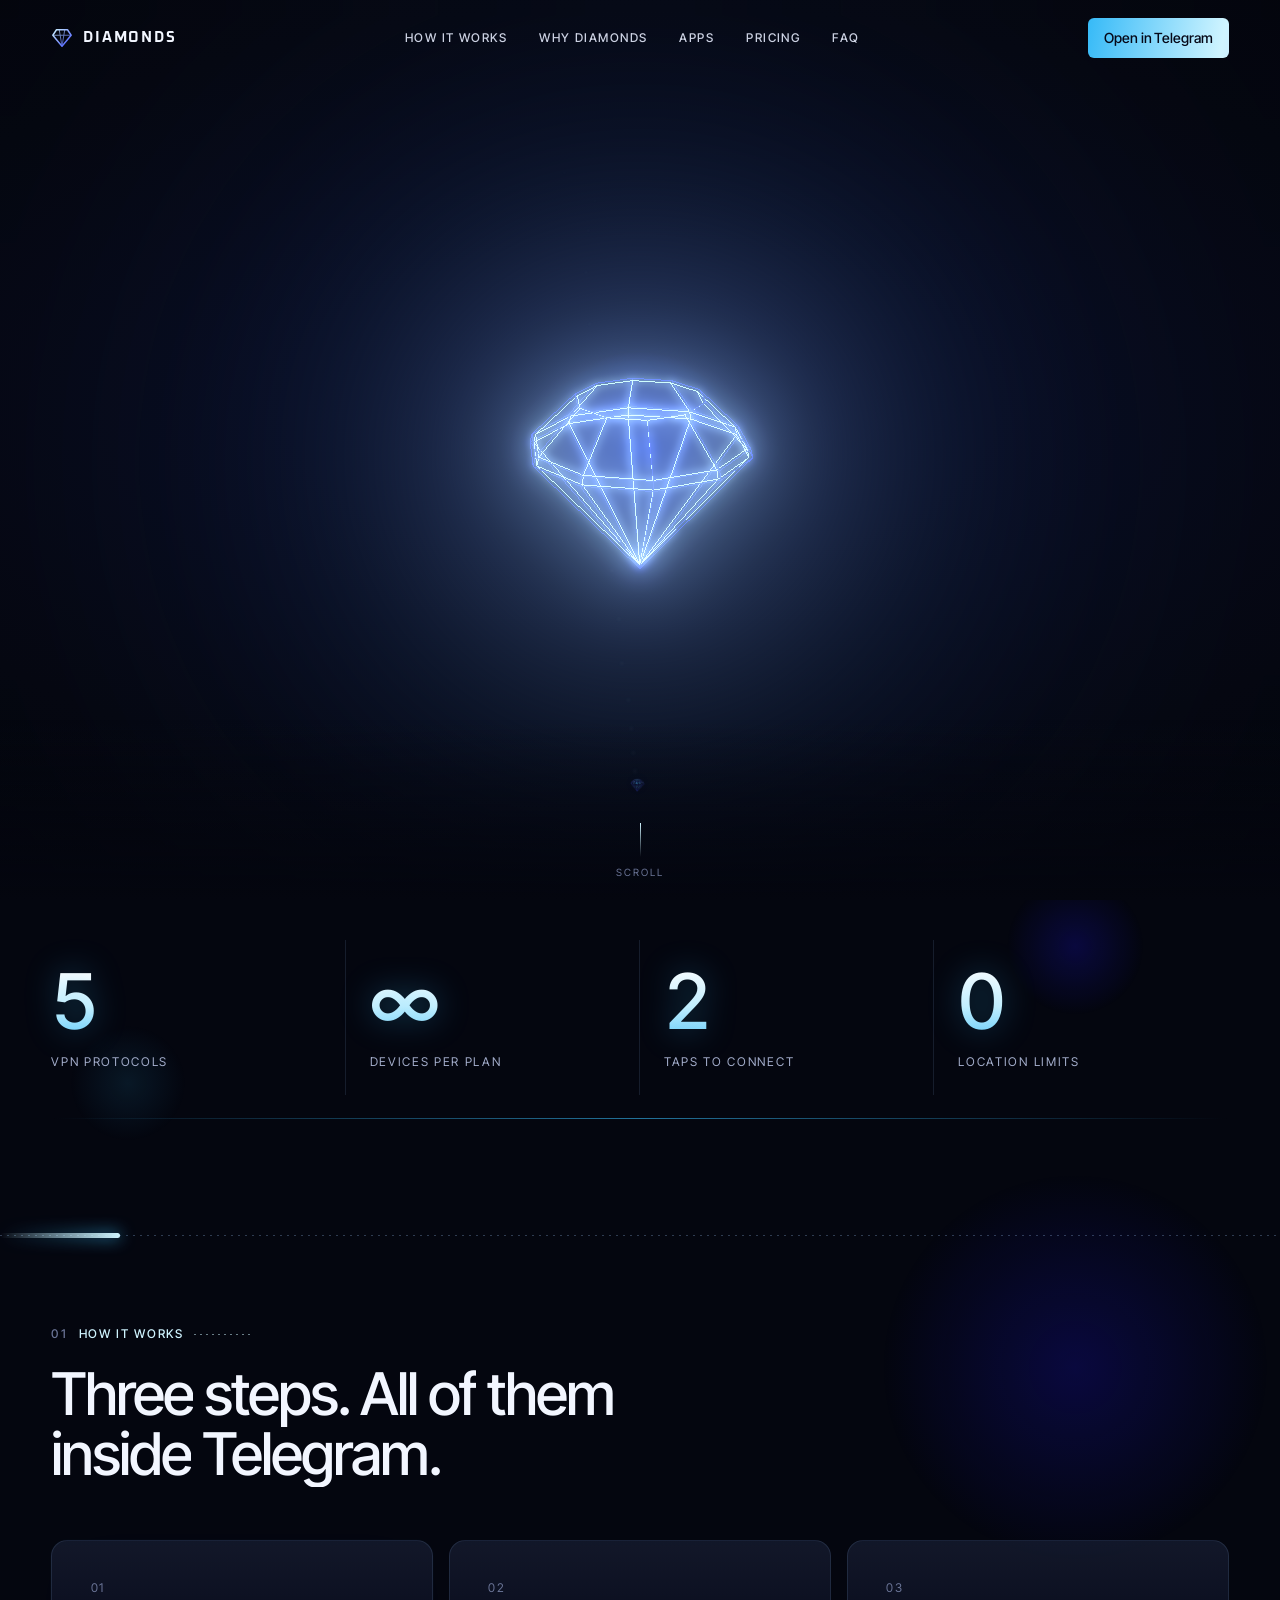
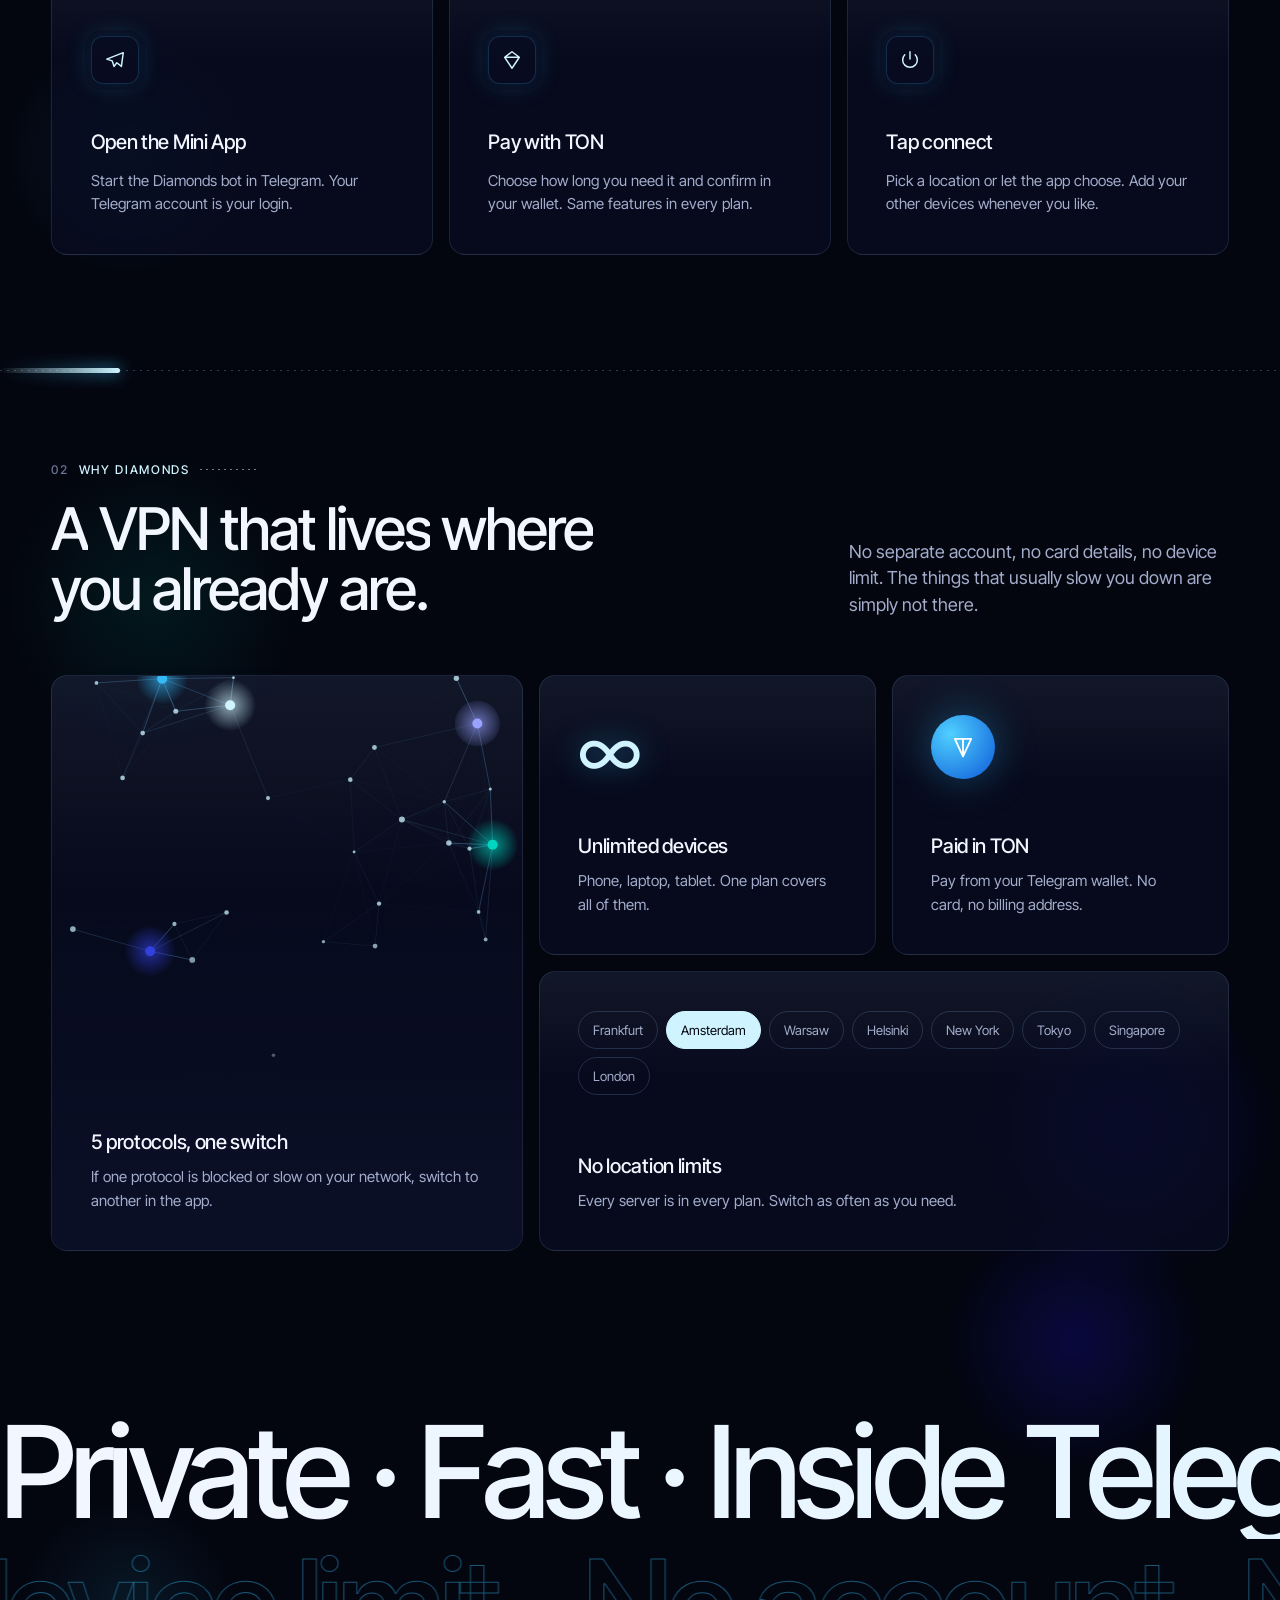
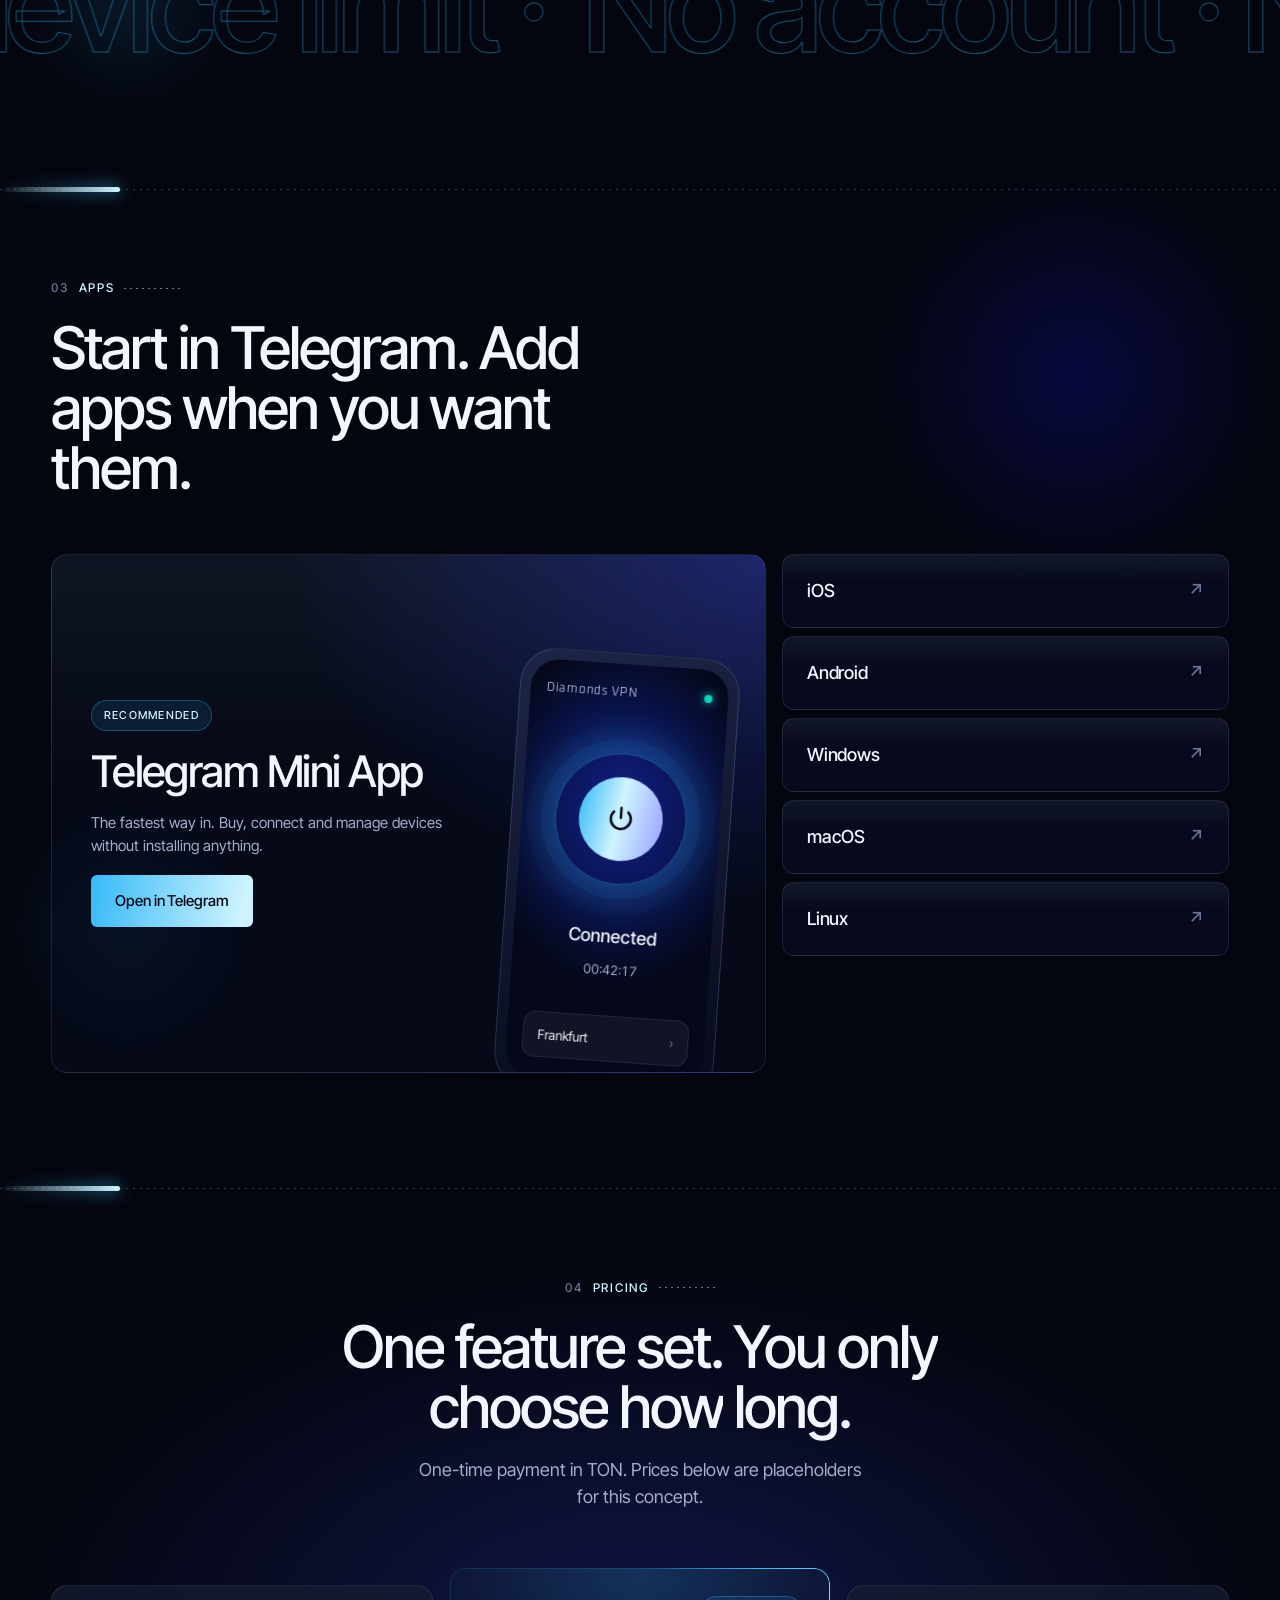
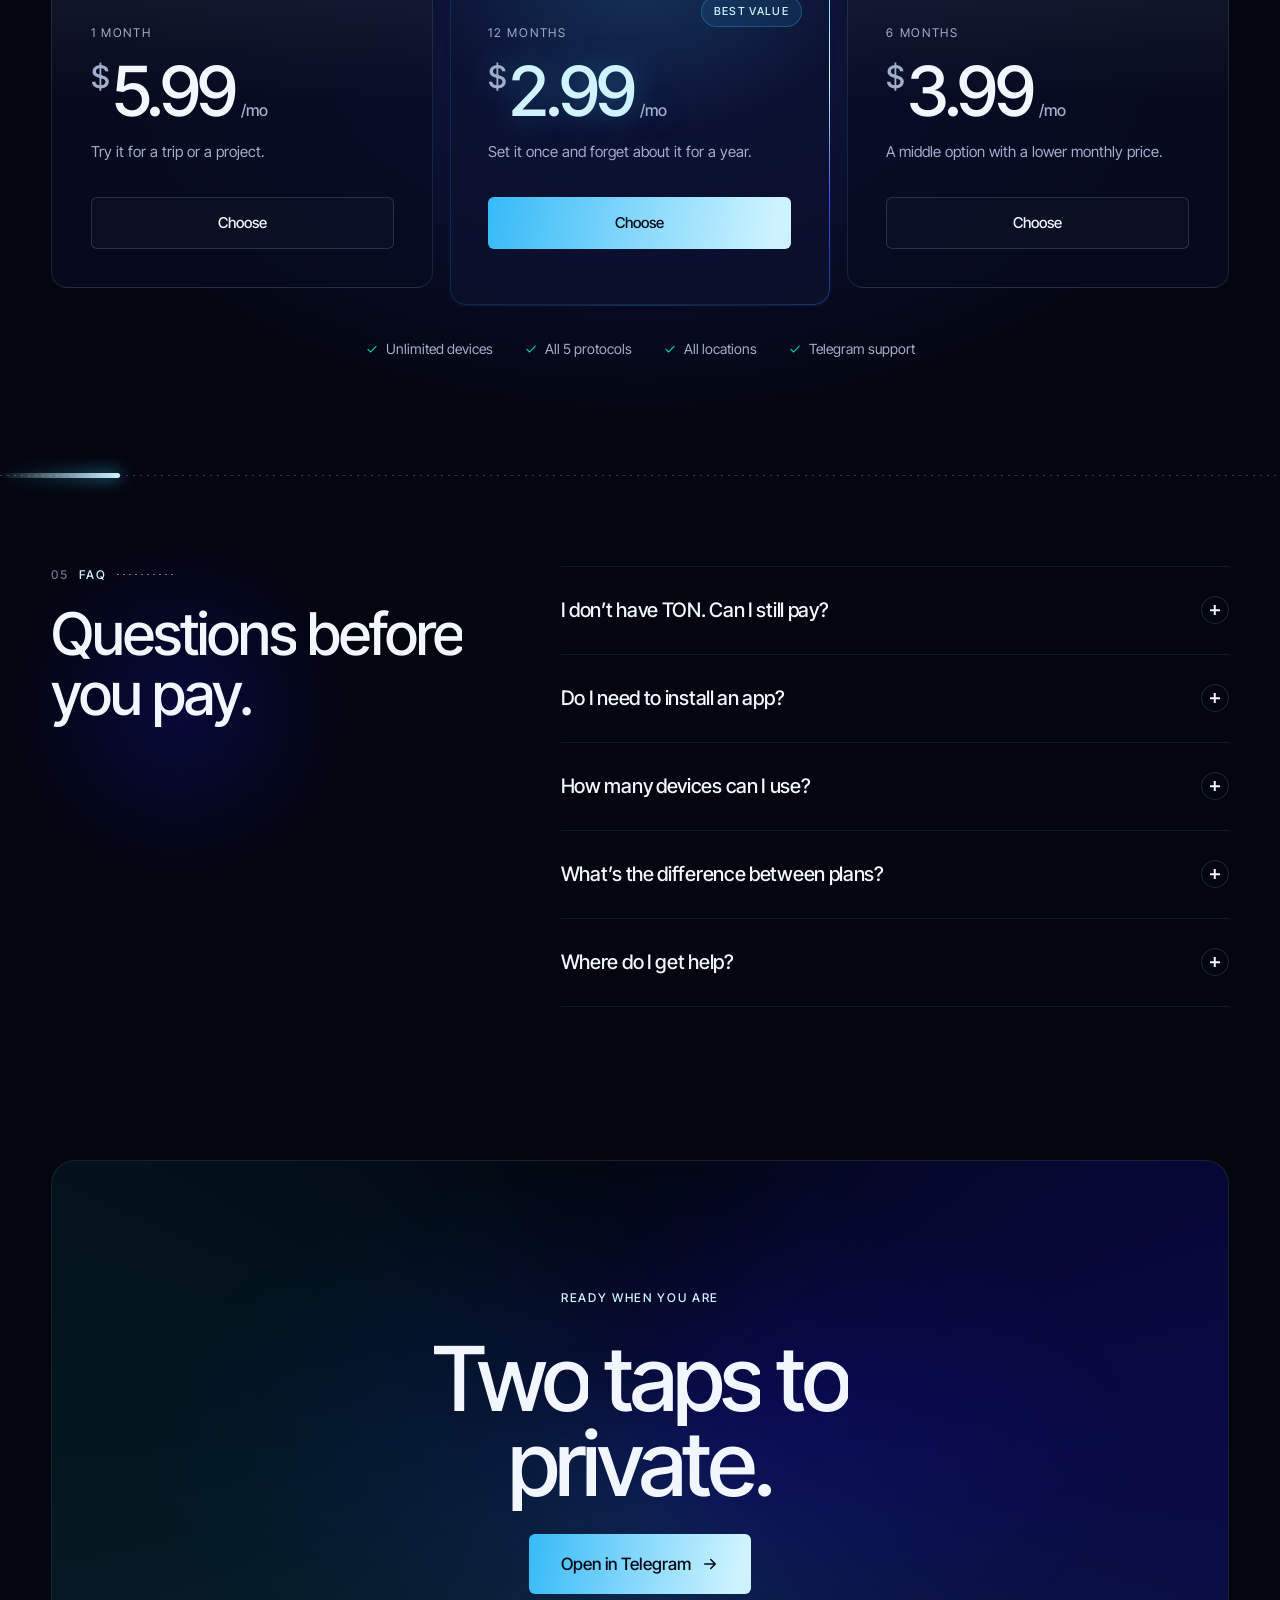
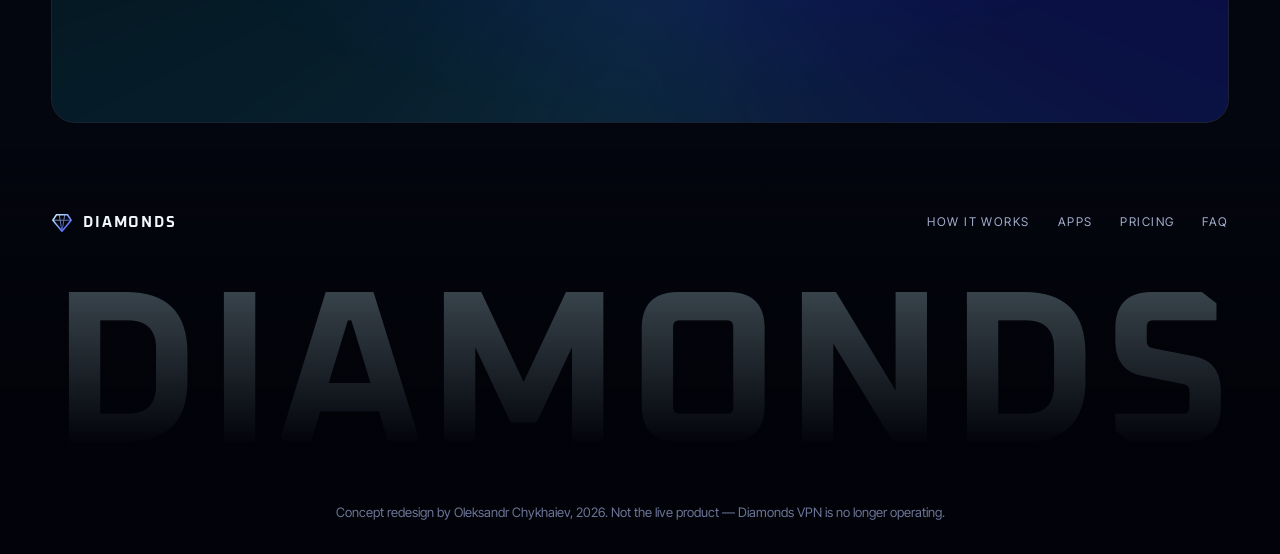
==== commit 681e87f3: "Smooth hero exit: precompile shaders, skip bloom while scrolling away Co-Authored-By: Claude Opus 5." ====
--- a/index.html
+++ b/index.html
@@ -4672,11 +4672,11 @@
       void main(){ vec2 c = gl_PointCoord - 0.5; float d = length(c); if(d>0.5) discard;
         float a = smoothstep(0.5, 0.0, d); gl_FragColor = vec4(vCol, a * vA); }`,vertexColors:!0}),qt=new Nr(jt,bt);qt.frustumCulled=!1,o.add(qt);let Nt=new hn(new fl(s*1.02,64,64),new Ue({transparent:!0,depthWrite:!1,blending:nn,side:cr,uniforms:{uOpacity:{value:0}},vertexShader:"varying vec3 vN; varying vec3 vV; void main(){ vN = normalize(normalMatrix*normal); vec4 mv = modelViewMatrix*vec4(position,1.0); vV = normalize(-mv.xyz); gl_Position = projectionMatrix*mv; }",fragmentShader:"uniform float uOpacity; varying vec3 vN; varying vec3 vV; void main(){ float f = pow(1.0 - max(dot(vN, vV), 0.0), 3.5); gl_FragColor = vec4(0.3,0.65,1.0, f*uOpacity); }"}));Nt.scale.setScalar(1),b.add(Nt);let Ft=new Gi(new Di({map:m,color:2833407,transparent:!0,blending:nn,depthWrite:!1,opacity:0}));Ft.scale.setScalar(s*4.2),o.add(Ft);let ce=Jw(b,N,E,s,m),wt=new Ut(0,0),Y=new Ut(0,0),Ht=!1,se=new Al,Zt=new sr(new B,s),te=new B,we=!1;function oe(K){let ot=r.getBoundingClientRect();wt.x=(K.clientX-ot.left)/ot.width*2-1,wt.y=-((K.clientY-ot.top)/ot.height)*2+1,Ht=!0}window.addEventListener("pointermove",oe,{passive:!0}),window.addEventListener("pointerleave",()=>{Ht=!1});function z(){let K=r.clientWidth,ot=r.clientHeight;a.setSize(K,ot,!1),c.setSize(K,ot),h.setSize(K,ot),l.aspect=K/ot,l.position.z=K/ot<.8?17:13,l.updateProjectionMatrix(),bt.uniforms.uNear.value=-l.position.z+s,bt.uniforms.uFar.value=-l.position.z-s}new ResizeObserver(z).observe(r),z();let ne=new B(-11,6.2,-3),Jt=new B(-4.5,4.2,2),vt=new B(0,0,0),F=new eo(u).build(),lt=new B,ut=new B,Ct=new ye,C=!1,v=!1,k=new Ur,nt=e?W0+1:0,it=0,ht=!0;function rt(){C=!0,f.updateMatrixWorld(!0),Ct.copy(u.matrixWorld);for(let K=0;K<i;K++){F.sample(lt),lt.applyMatrix4(Ct),D.set([lt.x,lt.y,lt.z],K*3),ut.copy(lt).normalize();let ot=3+Math.random()*7.5;H[K*3]=ut.x*ot+(Math.random()-.5)*4,H[K*3+1]=ut.y*ot+(Math.random()-.5)*4,H[K*3+2]=ut.z*ot+(Math.random()-.5)*4,X[K]=1,O.set(St.subarray(K*3,K*3+3),K*3)}f.visible=!1}e&&(f.visible=!1,C=!0);function $(K,ot,_t,V,Mt){let ft=1-V;return Mt.set(ft*ft*K.x+2*ft*V*ot.x+V*V*_t.x,ft*ft*K.y+2*ft*V*ot.y+V*V*_t.y,ft*ft*K.z+2*ft*V*ot.z+V*V*_t.z),Mt}let j=new ye,P=new B,ct=new B,tt=0,at=0,pt=!1;function gt(){if(!ht)return;let K=k.getDelta(),ot=Math.min(K,.1);if(!pt&&K<.5&&(tt++,K>.026&&at++,tt>=120&&(at>45&&a.getPixelRatio()>1&&(a.setPixelRatio(1),c.setPixelRatio(1),z(),pt=!0),tt=at=0)),nt+=ot,window.__heroT=nt,Y.lerp(wt,.06),!C)if(nt<Li.fly){let ae=Ip(nt/Li.fly);$(ne,Jt,vt,ae,f.position),f.scale.setScalar(.25+.75*ae),f.rotation.set(.35+(1-ae)*2,nt*3.2,.25*(1-ae)),h.strength=.7}else if(nt<Dp){let ae=(nt-Li.fly)/Li.charge,Qt=Zw(ae);f.position.set((Math.random()-.5)*.06*Qt,(Math.random()-.5)*.06*Qt,0),f.scale.setScalar(1+Qt*.75),f.rotation.y+=ot*(3.2+Qt*14),A.material.opacity=.35+Qt*.9,A.scale.setScalar(1.8+Qt*3.2),h.strength=.7+Qt*1.3}else rt(),x.material.opacity=1;let _t=nt-Dp;if(_t>0&&_t<1.2){let ae=_t/1.2;x.scale.setScalar(.5+Ip(ae)*9),x.material.opacity=(1-ae)*.35,w.scale.setScalar(2.5+Ip(ae)*6),w.material.opacity=Math.max(0,.55-ae*1.6),h.strength=1.3-ae*.6}else _t>=1.2&&(x.material.opacity=0,w.material.opacity=0);b.rotation.y+=ot*.12;let V=Y.y*.25,Mt=Y.x*.35;b.rotation.x+=(V-b.rotation.x)*.05;let ft=Mt,dt=l.aspect>1.1,Kt=G0(Vu((nt-(no+Li.assemble*.85))/1.4));b.position.x=0,b.position.y=it*1.6;let Gt=(1-it*.15)*(1+Kt*((dt?1.48:1.38)-1));bt.uniforms.uNear.value=-l.position.z+s*Gt,bt.uniforms.uFar.value=-l.position.z-s*Gt,b.scale.setScalar(Gt),b.updateMatrixWorld(!0),j.copy(b.matrixWorld);let xe=new ye().makeRotationY(ft);if(j.multiply(xe),Ft.position.copy(b.position),Ft.scale.setScalar(s*4.2*Gt),we=!1,Ht&&nt>no+1&&(se.setFromCamera(Y,l),Zt.center.copy(b.position),Zt.radius=s*Gt*1.02,we=!!se.ray.intersectSphere(Zt,te)),C){let ae=Math.exp(-ot*3.2);for(let Qt=0;Qt<i;Qt++){let Rt=Qt*3,Ke=nt-no-R[Qt];if(P.set(N[Rt],N[Rt+1],N[Rt+2]).applyMatrix4(j),Ke<=0&&!e)H[Rt]*=ae,H[Rt+1]*=ae,H[Rt+2]*=ae,D[Rt]+=H[Rt]*ot,D[Rt+1]+=H[Rt+1]*ot,D[Rt+2]+=H[Rt+2]*ot,G[Rt]=D[Rt],G[Rt+1]=D[Rt+1],G[Rt+2]=D[Rt+2];else{let Te=e?1:Vu(Ke/Li.assemble),Qe=G0(Te),Tn=0;if(we){let ze=P.x-te.x,Ve=P.y-te.y,zn=P.z-te.z,Gr=Math.sqrt(ze*ze+Ve*Ve+zn*zn);Gr<1.1&&(Tn=(1-Gr/1.1)*.55)}et[Qt]+=(Tn-et[Qt])*.12,ct.copy(P).sub(b.position).normalize();let Oe=P.x+ct.x*et[Qt],Xe=P.y+ct.y*et[Qt],Be=P.z+ct.z*et[Qt];if(Te<1){let ze=Math.sin(Qe*Math.PI)*.6;D[Rt]=G[Rt]+(Oe-G[Rt])*Qe+ze*(-G[Rt+2]*.05),D[Rt+1]=G[Rt+1]+(Xe-G[Rt+1])*Qe,D[Rt+2]=G[Rt+2]+(Be-G[Rt+2])*Qe+ze*(G[Rt]*.05)}else D[Rt]=Oe,D[Rt+1]=Xe,D[Rt+2]=Be;let oi=e?1:Qe;O[Rt]=St[Rt]+(At[Rt]-St[Rt])*oi,O[Rt+1]=St[Rt+1]+(At[Rt+1]-St[Rt+1])*oi,O[Rt+2]=St[Rt+2]+(At[Rt+2]-St[Rt+2])*oi;let dr=et[Qt]*1.6;X[Qt]=(W[Qt]?.95:.13)*(1-it*.6)+dr}}jt.attributes.position.needsUpdate=!0,jt.attributes.color.needsUpdate=!0,jt.attributes.alpha.needsUpdate=!0}let He=Vu((nt-(no+Li.assemble*.7))/1.2);Nt.material.uniforms.uOpacity.value=He*.38*(1-it*.7),Ft.material.opacity=He*.05*(1-it),ce.update(nt,He*(1-it)),!v&&nt>no+.6&&(v=!0,t&&t()),C&&nt>W0&&(h.strength+=(.42-h.strength)*.05),c.render(),requestAnimationFrame(gt)}return requestAnimationFrame(gt),e&&t&&(v=!0,t()),{setScroll(K){it=Vu(K)},replay(){nt=0,C=!1,v=!1,f.visible=!0,A.material.opacity=.35,A.scale.setScalar(1.8),X.fill(0),jt.attributes.alpha.needsUpdate=!0},pause(){ht=!1},resume(){ht||(ht=!0,k.getDelta(),requestAnimationFrame(gt))}}}function X0(r){for(let t=r.length-1;t>0;t--){let e=Math.random()*(t+1)|0;[r[t],r[e]]=[r[e],r[t]]}return r}function Np(){let r=document.createElement("canvas");r.width=r.height=128;let t=r.getContext("2d"),e=t.createRadialGradient(64,64,0,64,64,64);e.addColorStop(0,"rgba(255,255,255,1)"),e.addColorStop(.25,"rgba(255,255,255,0.45)"),e.addColorStop(1,"rgba(255,255,255,0)"),t.fillStyle=e,t.fillRect(0,0,128,128);let n=new sl(r);return n.colorSpace=$n,n}function Jw(r,t,e,n,i){let a=[],o=()=>{let l=Math.random()*e|0;return new B(t[l*3],t[l*3+1],t[l*3+2])};for(let l=0;l<7;l++){let c=o(),h=o(),d=0;for(;c.angleTo(h)<.7&&d++<30;)h=o();let f=c.clone().add(h).multiplyScalar(.5).normalize().multiplyScalar(n*(1.25+c.angleTo(h)*.18)),u=new ll(c,f,h),p=u.getPoints(80),g=new We().setFromPoints(p),m=new Float32Array(p.length);for(let y=0;y<p.length;y++)m[y]=y/(p.length-1);g.setAttribute("prog",new Fe(m,1));let A=new Ue({transparent:!0,depthWrite:!1,blending:nn,uniforms:{uHead:{value:0},uOp:{value:0}},vertexShader:"attribute float prog; varying float vP; void main(){ vP = prog; gl_Position = projectionMatrix*modelViewMatrix*vec4(position,1.0);} ",fragmentShader:"uniform float uHead; uniform float uOp; varying float vP; void main(){ float tail = smoothstep(uHead-0.35, uHead, vP) * step(vP, uHead); float base = 0.12; gl_FragColor = vec4(0.55,0.88,1.0, (base + tail*0.9)*uOp); }"}),x=new Va(g,A);r.add(x);let w=new Gi(new Di({map:i,color:13629183,transparent:!0,blending:nn,depthWrite:!1,opacity:0}));w.scale.setScalar(.12),r.add(w),a.push({curve:u,mat:A,head:w,speed:.22+Math.random()*.18,offset:Math.random()})}return{update(l,c){for(let h of a){let d=(l*h.speed+h.offset)%1.3;h.mat.uniforms.uHead.value=d,h.mat.uniforms.uOp.value=c;let f=Math.min(1,d);h.curve.getPoint(f,h.head.position),h.head.material.opacity=c*(d<=1?1:0)}}}}var kl=(r,t,e)=>r+(t-r)*e,io=(r,t,e)=>Math.min(e,Math.max(t,r));function Y0({getVelocity:r=()=>0}={}){let t=document.createElement("canvas");t.className="roamer",t.setAttribute("aria-hidden","true"),document.body.appendChild(t);let e=()=>window.innerWidth<760,n=new ms({canvas:t,antialias:!0,alpha:!0});n.setPixelRatio(Math.min(window.devicePixelRatio,1.5)),n.setClearColor(0,0);let i=new Dr,s=new dn(30,1,1,6e3),a=1,o=1;function l(){a=window.innerWidth,o=window.innerHeight,n.setSize(a,o,!1),s.aspect=a/o,s.position.set(0,0,o/2/Math.tan(Dl.degToRad(15))),s.updateProjectionMatrix()}l(),window.addEventListener("resize",l);let c=(wt,Y,Ht)=>Ht.set(wt-a/2,o/2-Y,0),h=zl(),d=Np(),f=new Ii,u=new hn(h,new Wi({color:726640,transparent:!0,opacity:.6,side:ei,depthWrite:!1,blending:nn})),p=new lr(h,1),g=new Lr(p,new or({color:13629183,transparent:!0,opacity:1})),m=new Lr(p,new or({color:3886079,transparent:!0,opacity:.9}));m.scale.setScalar(1.06);let A=new Gi(new Di({map:d,color:3586807,transparent:!0,blending:nn,depthWrite:!1,opacity:.55}));A.scale.setScalar(1.6);let x=new Gi(new Di({map:d,color:2833407,transparent:!0,blending:nn,depthWrite:!1,opacity:.35}));x.scale.setScalar(4.2),f.add(x,u,g,m,A),i.add(f);let w=36,y=140,b=w+y,T=new Float32Array(b*3),_=new Float32Array(b),S=new Float32Array(b),I=new Float32Array(y*3),E=new Float32Array(y),L=new We;L.setAttribute("position",new Fe(T,3).setUsage(vi)),L.setAttribute("alpha",new Fe(_,1).setUsage(vi)),L.setAttribute("size",new Fe(S,1).setUsage(vi));let N=new Ue({transparent:!0,depthWrite:!1,blending:nn,uniforms:{uPx:{value:n.getPixelRatio()}},vertexShader:`attribute float alpha; attribute float size; varying float vA; uniform float uPx;
       void main(){ vA = alpha; gl_PointSize = size * uPx; gl_Position = projectionMatrix * modelViewMatrix * vec4(position,1.0); }`,fragmentShader:`varying float vA; void main(){ float d = length(gl_PointCoord-0.5); if(d>0.5) discard; float a = smoothstep(0.5,0.0,d);
-      gl_FragColor = vec4(mix(vec3(0.21,0.73,0.97), vec3(0.85,0.97,1.0), a), a*vA); }`}),W=new Nr(L,N);W.frustumCulled=!1,i.add(W);let D=Array.from({length:w},()=>new B),H=new B(-a,o,0),G=new B,O=new B,st=new B,X=0,R=1,et=0,yt=0,It=0,Z=0,mt=0,xt=0,St={x:a/2,y:o/2,has:!1},At=null,Dt=[...document.querySelectorAll(".dia-anchor")],jt=[...document.querySelectorAll(".card")],bt=new Map;window.addEventListener("pointermove",wt=>{St.x=wt.clientX,St.y=wt.clientY,St.has=!0},{passive:!0}),window.matchMedia("(hover: hover)").matches&&jt.forEach(wt=>{wt.addEventListener("pointerenter",()=>{At=wt,yt=Math.max(yt,6)}),wt.addEventListener("pointerleave",()=>{At===wt&&(At=null)})}),document.querySelectorAll(".btn-aurora").forEach(wt=>wt.addEventListener("click",()=>qt()));function qt(){if(!(It<.5)){xt=1,yt=14;for(let wt=0;wt<y;wt++){let Y=Math.random()*Math.PI*2,Ht=(Math.random()-.5)*Math.PI,se=120+Math.random()*380;I[wt*3]=Math.cos(Y)*Math.cos(Ht)*se,I[wt*3+1]=Math.sin(Ht)*se,I[wt*3+2]=Math.sin(Y)*Math.cos(Ht)*se;let Zt=(w+wt)*3;T[Zt]=H.x,T[Zt+1]=H.y,T[Zt+2]=H.z,E[wt]=.7+Math.random()*.6}}}function Nt(){let wt=null,Y=1/0;for(let Ht of Dt){let se=Ht.getBoundingClientRect();if(se.width===0&&se.height===0&&!Ht.offsetParent)continue;let Zt=Math.abs(se.top-o*.45);Zt<Y&&(Y=Zt,wt={a:Ht,r:se})}return wt}let Ft=new Ur;function ce(){requestAnimationFrame(ce);let wt=Math.min(Ft.getDelta(),.05);mt+=wt;let Y=Z>.55?1:0;if(It=kl(It,Y,1-Math.exp(-wt*5)),It<.01&&Y===0){X!==0&&(X=0,n.clear()),jt.forEach(F=>{bt.get(F)&&(F.style.setProperty("--dg",0),bt.set(F,0))});return}let Ht=e(),se=Ht?22:34,Zt=!1;if(At){let F=At.getBoundingClientRect();F.bottom>0&&F.top<o?(c(F.right-se*1.6,F.top-se*.35,O),R=.7,Zt=!0):At=null}if(!Zt){let F=Nt();if(F){let lt=io(F.r.top,90,o-90);c(F.r.left,lt,O),R=+(F.a.dataset.scale||1)}St.has&&!Ht&&(O.x+=(St.x-a/2)*.05,O.y-=(St.y-o/2)*.05),O.y+=Math.sin(mt*1.6)*8,O.x+=Math.cos(mt*1.1)*5}let te=Zt?90:38,we=Zt?14:9;st.copy(O).sub(H).multiplyScalar(te*wt),G.add(st).multiplyScalar(Math.exp(-we*wt)),H.addScaledVector(G,wt),X=kl(X,R*It,1-Math.exp(-wt*6));let oe=r();yt=kl(yt,0,1-Math.exp(-wt*1.8)),et+=wt*(1.2+yt+Math.min(Math.abs(oe)*.15,8)),f.position.copy(H),f.scale.setScalar(se*X*(1+xt*.35)),f.rotation.set(.42+io(G.y*.0012,-.5,.5),et,io(-G.x*.0012,-.6,.6)),xt=kl(xt,0,1-Math.exp(-wt*4)),A.material.opacity=.5+xt*.8+(Zt?.25:0),x.material.opacity=(.3+xt*.5)*It,g.material.opacity=m.material.opacity=It,u.material.opacity=.6*It,D.unshift(D.pop().copy(H));let z=G.length(),de=io(z/600,0,1)*It;for(let F=0;F<w;F++){T.set([D[F].x+(Math.random()-.5)*3,D[F].y+(Math.random()-.5)*3,D[F].z],F*3);let lt=1-F/w;_[F]=lt*lt*de*.9,S[F]=(Ht?6:9)*lt+1}for(let F=0;F<y;F++){let lt=w+F;if(E[F]>0){E[F]-=wt;let ut=Math.exp(-wt*2.6);I[F*3]*=ut,I[F*3+1]*=ut,I[F*3+2]*=ut,T[lt*3]+=I[F*3]*wt,T[lt*3+1]+=I[F*3+1]*wt,T[lt*3+2]+=I[F*3+2]*wt,_[lt]=io(E[F],0,1),S[lt]=5}else _[lt]=0}L.attributes.position.needsUpdate=!0,L.attributes.alpha.needsUpdate=!0,L.attributes.size.needsUpdate=!0;let ne=H.x+a/2,Jt=o/2-H.y,vt=jt.map(F=>F.getBoundingClientRect());jt.forEach((F,lt)=>{let ut=vt[lt],Ct=0;if(ut.bottom>-50&&ut.top<o+50){let k=Math.max(ut.left-ne,0,ne-ut.right),nt=Math.max(ut.top-Jt,0,Jt-ut.bottom);Ct=io(1-Math.hypot(k,nt)/200,0,1)*It,F===At&&(Ct=1)}let C=bt.get(F)||0,v=kl(C,Ct,.15);Math.abs(v-C)>.004&&(F.style.setProperty("--dg",v.toFixed(3)),bt.set(F,v)),Ct>.05&&F!==At&&(F.style.setProperty("--mx",`${Math.round(ne-ut.left)}px`),F.style.setProperty("--my",`${Math.round(Jt-ut.top)}px`))}),n.render(i,s)}return requestAnimationFrame(ce),{setHero(wt){Z=wt},burst:qt}}var Up=(r,t=0,e=1)=>Math.min(e,Math.max(t,r)),$w=r=>r<.5?4*r*r*r:1-Math.pow(-2*r+2,3)/2,Fp=(r,t,e)=>{let n=Up((e-r)/(t-r));return n*n*(3-2*n)};function Z0({reduced:r=!1}={}){let t=document.createElement("canvas");t.className="bg-field",t.setAttribute("aria-hidden","true"),document.body.prepend(t);let e=window.innerWidth<760,n=e?1800:3600,i=new ms({canvas:t,antialias:!1,alpha:!0});i.setPixelRatio(Math.min(window.devicePixelRatio,1.5)),i.setClearColor(0,0);let s=new Dr,a=new dn(30,1,1,12e3),o=1,l=1,c=1,h=new Float32Array(n*3),d=new Float32Array(n*3),f=new Float32Array(n*3),u=new Float32Array(n),p=new Float32Array(n),g=new Float32Array(n),m=new Float32Array(n),A=new Float32Array(n);for(let F=0;F<n;F++)g[F]=2.2+Math.random()*2.4,m[F]=Math.random()*.55;let x=new We;x.setAttribute("position",new Fe(h,3).setUsage(vi)),x.setAttribute("color",new Fe(f,3).setUsage(vi)),x.setAttribute("alpha",new Fe(u,1).setUsage(vi)),x.setAttribute("size",new Fe(g,1));let w=new Ue({transparent:!0,depthWrite:!1,blending:nn,vertexColors:!0,uniforms:{uPx:{value:i.getPixelRatio()},uCam:{value:1}},vertexShader:`attribute float alpha; attribute float size; varying float vA; varying vec3 vC; uniform float uPx; uniform float uCam;
+      gl_FragColor = vec4(mix(vec3(0.21,0.73,0.97), vec3(0.85,0.97,1.0), a), a*vA); }`}),W=new Nr(L,N);W.frustumCulled=!1,i.add(W);let D=Array.from({length:w},()=>new B),H=new B(-a,o,0),G=new B,O=new B,st=new B,X=0,R=1,et=0,yt=0,It=0,Z=0,mt=0,xt=0,St={x:a/2,y:o/2,has:!1},At=null,Dt=[...document.querySelectorAll(".dia-anchor")],jt=[...document.querySelectorAll(".card")],bt=new Map;window.addEventListener("pointermove",wt=>{St.x=wt.clientX,St.y=wt.clientY,St.has=!0},{passive:!0}),window.matchMedia("(hover: hover)").matches&&jt.forEach(wt=>{wt.addEventListener("pointerenter",()=>{At=wt,yt=Math.max(yt,6)}),wt.addEventListener("pointerleave",()=>{At===wt&&(At=null)})}),document.querySelectorAll(".btn-aurora").forEach(wt=>wt.addEventListener("click",()=>qt()));function qt(){if(!(It<.5)){xt=1,yt=14;for(let wt=0;wt<y;wt++){let Y=Math.random()*Math.PI*2,Ht=(Math.random()-.5)*Math.PI,se=120+Math.random()*380;I[wt*3]=Math.cos(Y)*Math.cos(Ht)*se,I[wt*3+1]=Math.sin(Ht)*se,I[wt*3+2]=Math.sin(Y)*Math.cos(Ht)*se;let Zt=(w+wt)*3;T[Zt]=H.x,T[Zt+1]=H.y,T[Zt+2]=H.z,E[wt]=.7+Math.random()*.6}}}function Nt(){let wt=null,Y=1/0;for(let Ht of Dt){let se=Ht.getBoundingClientRect();if(se.width===0&&se.height===0&&!Ht.offsetParent)continue;let Zt=Math.abs(se.top-o*.45);Zt<Y&&(Y=Zt,wt={a:Ht,r:se})}return wt}let Ft=new Ur;function ce(){requestAnimationFrame(ce);let wt=Math.min(Ft.getDelta(),.05);mt+=wt;let Y=Z>.55?1:0;if(It=kl(It,Y,1-Math.exp(-wt*5)),It<.01&&Y===0){X!==0&&(X=0,n.clear()),jt.forEach(F=>{bt.get(F)&&(F.style.setProperty("--dg",0),bt.set(F,0))});return}let Ht=e(),se=Ht?22:34,Zt=!1;if(At){let F=At.getBoundingClientRect();F.bottom>0&&F.top<o?(c(F.right-se*1.6,F.top-se*.35,O),R=.7,Zt=!0):At=null}if(!Zt){let F=Nt();if(F){let lt=io(F.r.top,90,o-90);c(F.r.left,lt,O),R=+(F.a.dataset.scale||1)}St.has&&!Ht&&(O.x+=(St.x-a/2)*.05,O.y-=(St.y-o/2)*.05),O.y+=Math.sin(mt*1.6)*8,O.x+=Math.cos(mt*1.1)*5}let te=Zt?90:38,we=Zt?14:9;st.copy(O).sub(H).multiplyScalar(te*wt),G.add(st).multiplyScalar(Math.exp(-we*wt)),H.addScaledVector(G,wt),X=kl(X,R*It,1-Math.exp(-wt*6));let oe=r();yt=kl(yt,0,1-Math.exp(-wt*1.8)),et+=wt*(1.2+yt+Math.min(Math.abs(oe)*.15,8)),f.position.copy(H),f.scale.setScalar(se*X*(1+xt*.35)),f.rotation.set(.42+io(G.y*.0012,-.5,.5),et,io(-G.x*.0012,-.6,.6)),xt=kl(xt,0,1-Math.exp(-wt*4)),A.material.opacity=.5+xt*.8+(Zt?.25:0),x.material.opacity=(.3+xt*.5)*It,g.material.opacity=m.material.opacity=It,u.material.opacity=.6*It,D.unshift(D.pop().copy(H));let z=G.length(),de=io(z/600,0,1)*It;for(let F=0;F<w;F++){T.set([D[F].x+(Math.random()-.5)*3,D[F].y+(Math.random()-.5)*3,D[F].z],F*3);let lt=1-F/w;_[F]=lt*lt*de*.9,S[F]=(Ht?6:9)*lt+1}for(let F=0;F<y;F++){let lt=w+F;if(E[F]>0){E[F]-=wt;let ut=Math.exp(-wt*2.6);I[F*3]*=ut,I[F*3+1]*=ut,I[F*3+2]*=ut,T[lt*3]+=I[F*3]*wt,T[lt*3+1]+=I[F*3+1]*wt,T[lt*3+2]+=I[F*3+2]*wt,_[lt]=io(E[F],0,1),S[lt]=5}else _[lt]=0}L.attributes.position.needsUpdate=!0,L.attributes.alpha.needsUpdate=!0,L.attributes.size.needsUpdate=!0;let ne=H.x+a/2,Jt=o/2-H.y,vt=jt.map(F=>F.getBoundingClientRect());jt.forEach((F,lt)=>{let ut=vt[lt],Ct=0;if(ut.bottom>-50&&ut.top<o+50){let k=Math.max(ut.left-ne,0,ne-ut.right),nt=Math.max(ut.top-Jt,0,Jt-ut.bottom);Ct=io(1-Math.hypot(k,nt)/200,0,1)*It,F===At&&(Ct=1)}let C=bt.get(F)||0,v=kl(C,Ct,.15);Math.abs(v-C)>.004&&(F.style.setProperty("--dg",v.toFixed(3)),bt.set(F,v)),Ct>.05&&F!==At&&(F.style.setProperty("--mx",`${Math.round(ne-ut.left)}px`),F.style.setProperty("--my",`${Math.round(Jt-ut.top)}px`))}),n.render(i,s)}return n.compile(i,s),requestAnimationFrame(ce),{setHero(wt){Z=wt},burst:qt}}var Up=(r,t=0,e=1)=>Math.min(e,Math.max(t,r)),$w=r=>r<.5?4*r*r*r:1-Math.pow(-2*r+2,3)/2,Fp=(r,t,e)=>{let n=Up((e-r)/(t-r));return n*n*(3-2*n)};function Z0({reduced:r=!1}={}){let t=document.createElement("canvas");t.className="bg-field",t.setAttribute("aria-hidden","true"),document.body.prepend(t);let e=window.innerWidth<760,n=e?1800:3600,i=new ms({canvas:t,antialias:!1,alpha:!0});i.setPixelRatio(Math.min(window.devicePixelRatio,1.5)),i.setClearColor(0,0);let s=new Dr,a=new dn(30,1,1,12e3),o=1,l=1,c=1,h=new Float32Array(n*3),d=new Float32Array(n*3),f=new Float32Array(n*3),u=new Float32Array(n),p=new Float32Array(n),g=new Float32Array(n),m=new Float32Array(n),A=new Float32Array(n);for(let F=0;F<n;F++)g[F]=2.2+Math.random()*2.4,m[F]=Math.random()*.55;let x=new We;x.setAttribute("position",new Fe(h,3).setUsage(vi)),x.setAttribute("color",new Fe(f,3).setUsage(vi)),x.setAttribute("alpha",new Fe(u,1).setUsage(vi)),x.setAttribute("size",new Fe(g,1));let w=new Ue({transparent:!0,depthWrite:!1,blending:nn,vertexColors:!0,uniforms:{uPx:{value:i.getPixelRatio()},uCam:{value:1}},vertexShader:`attribute float alpha; attribute float size; varying float vA; varying vec3 vC; uniform float uPx; uniform float uCam;
       void main(){ vA = alpha; vC = color; vec4 mv = modelViewMatrix * vec4(position,1.0);
         gl_PointSize = clamp(size * 1.6 * uPx * (uCam / -mv.z), 0.0, 22.0); gl_Position = projectionMatrix * mv; }`,fragmentShader:`varying float vA; varying vec3 vC; void main(){ float d = length(gl_PointCoord-0.5); if(d>0.5) discard;
       float core = smoothstep(0.22, 0.0, d); float glow = smoothstep(0.5, 0.0, d) * 0.45;
-      gl_FragColor = vec4(mix(vC, vec3(1.0), core * 0.35), (core + glow) * vA); }`}),y=new Nr(x,w);y.frustumCulled=!1,s.add(y);let b=Lp();function T(F,lt){let ut=[],Ct=[],C=F*6,v=Math.PI*(3-Math.sqrt(5));for(let ht=0;ht<C;ht++){let rt=1-ht/(C-1)*2,$=Math.sqrt(1-rt*rt),j=v*ht,P=Math.cos(j)*$,ct=Math.sin(j)*$,tt=Math.asin(rt)*180/Math.PI,at=Math.atan2(ct,P)*180/Math.PI;(b(tt,-at)?ut:Ct).push(P,rt,ct)}let k=new Float32Array(F*3),nt=new Float32Array(F),it=Math.round(F*lt);for(let ht=0;ht<F;ht++){let rt=ht<it?ut:Ct,$=(Math.random()*(rt.length/3)|0)*3;k[ht*3]=rt[$],k[ht*3+1]=rt[$+1],k[ht*3+2]=rt[$+2],nt[ht]=ht<it?.75+Math.random()*.25:.18}return{p:k,b:nt}}let _=T(n,.78),S=new Float32Array(n*3),I=new Float32Array(n),E=new Float32Array(n);for(let F=0;F<n;F++){let lt=.72+Math.random()*.28,ut=Math.sqrt(1-lt*lt),Ct=Math.random()*Math.PI;S[F*3]=ut*Math.cos(Ct),S[F*3+1]=lt,S[F*3+2]=ut*Math.sin(Ct),I[F]=Math.asin(lt)*180/Math.PI-38,E[F]=-Math.atan2(S[F*3+2],S[F*3])*180/Math.PI*2.2}let L=new Float32Array(n*3),N=new Float32Array(n),W=e?9:16,D=[];for(let F=0;F<W;F++)D.push([(Math.random()-.5)*1.9,(Math.random()-.5)*1.8,(Math.random()-.5)*.6,.03+Math.random()*.07]);for(let F=0;F<n;F++)if(F%5===0){let lt=D[F%W],ut=D[(F*7+3)%W],Ct=Math.random();L[F*3]=lt[0]+(ut[0]-lt[0])*Ct,L[F*3+1]=lt[1]+(ut[1]-lt[1])*Ct,L[F*3+2]=lt[2]+(ut[2]-lt[2])*Ct,N[F]=.28}else{let lt=D[F%W],ut=()=>(Math.random()+Math.random()+Math.random()-1.5)*lt[3]*1.6;L[F*3]=lt[0]+ut(),L[F*3+1]=lt[1]+ut(),L[F*3+2]=lt[2]+ut(),N[F]=.5+Math.random()*.5}let H=30,G=new Float32Array(n),O=new Float32Array(n),st=new Float32Array(n);for(let F=0;F<n;F++){let lt=F%H;O[F]=lt/H,G[F]=Math.random()*Math.PI*2,st[F]=1+(Math.random()-.5)*.12}let X=zl(),R=new eo(new hn(X)).build(),et=new lr(X,1).attributes.position.array,yt=new Float32Array(n*3),It=new Float32Array(n),Z=new B;for(let F=0;F<n;F++)if(F%2===0){let lt=(Math.random()*(et.length/6)|0)*6,ut=Math.random();yt[F*3]=et[lt]+(et[lt+3]-et[lt])*ut,yt[F*3+1]=et[lt+1]+(et[lt+4]-et[lt+1])*ut,yt[F*3+2]=et[lt+2]+(et[lt+5]-et[lt+2])*ut,It[F]=.9}else R.sample(Z),yt.set([Z.x,Z.y,Z.z],F*3),It[F]=.22;let mt=new Float32Array(n*3);for(let F=0;F<n;F++)mt[F*3]=Math.random()-.5,mt[F*3+1]=Math.random(),mt[F*3+2]=Math.random();let xt=new Xt(12579839),St=new Xt(3886079),At=new Xt(3586807),Dt=new Xt(55232),jt=new Xt(10134271),bt=new Xt,qt=new ye,Nt=new rr,Ft={horizon:{prep(){},get(F,lt,ut){let Ct=Math.max(o*.95,l*1.2),C=S[F*3],v=S[F*3+1],k=S[F*3+2];ut.x=C*Ct,ut.y=v*Ct-Ct-l*.2,ut.z=k*Ct*.22-60;let nt=b(I[F],(E[F]+lt*5+540)%360-180),it=1-Fp(0,.22,k);ut.a=(nt?.9:.12)+it*.55,bt.copy(nt?xt:St).lerp(At,it*.7)}},network:{prep(){},get(F,lt,ut){ut.x=L[F*3]*o*.52+Math.sin(lt*.3+F)*6,ut.y=L[F*3+1]*l*.5+Math.cos(lt*.25+F*.7)*6,ut.z=L[F*3+2]*600,ut.a=N[F]*.9*(.75+.25*Math.sin(lt*2+F)),bt.copy(F%3===0?Dt:At).lerp(xt,N[F]*.5)}},tunnel:{prep(){},get(F,lt,ut){let Ct=F%5,C=O[F],v=Math.max(o,l*1.4)*(.24+Ct*.085)*st[F]**.15,k=(Ct%2?-1:1)*(.12+Ct*.025),nt=G[F],it=.32+Ct*.07,ht=(Ct-2)*.13+Math.sin(lt*.15+Ct)*.04,rt=Math.cos(nt)*v,$=Math.sin(nt)*v,j=-$*Math.sin(it),P=$*Math.cos(it),ct=rt*Math.cos(ht)-j*Math.sin(ht),tt=rt*Math.sin(ht)+j*Math.cos(ht);ut.x=ct,ut.y=tt+l*.02,ut.z=P-300;let at=((nt-lt*k*6)/(Math.PI*2)%1+1)%1,pt=Math.pow(1-at,6);ut.a=(.3+pt*1.1)*Fp(-v*1.2,v*.2,P)+.04*C,bt.copy(St).lerp(xt,pt)}},diamond:{prep(F){Nt.set(.35,F*.25,0),qt.makeRotationFromEuler(Nt)},get(F,lt,ut){let Ct=Math.min(l*.42,o*.36);Z.set(yt[F*3],yt[F*3+1],yt[F*3+2]).applyMatrix4(qt),ut.x=Z.x*Ct,ut.y=Z.y*Ct+l*.02,ut.z=Z.z*Ct-200,ut.a=It[F]*.95,bt.copy(It[F]>.5?xt:St).lerp(jt,.2)}},globe:{prep(F){Nt.set(.3,F*.12,.2),qt.makeRotationFromEuler(Nt)},get(F,lt,ut){let Ct=Math.min(l*.36,o*.42);Z.set(_.p[F*3],_.p[F*3+1],_.p[F*3+2]).applyMatrix4(qt),ut.x=Z.x*Ct,ut.y=Z.y*Ct,ut.z=Z.z*Ct-150,ut.a=_.b[F]*(.2+.8*Fp(-.3,.5,Z.z)),bt.copy(_.b[F]>.5?xt:St)}},drift:{prep(){},get(F,lt,ut){ut.x=mt[F*3]*o*1.1,ut.y=((mt[F*3+1]+lt*.01)%1-.5)*l*1.1,ut.z=-mt[F*3+2]*900,ut.a=.55*(.5+.5*Math.sin(lt*1.5+F)),bt.copy(At).lerp(xt,mt[F*3+2])}}},ce=[...document.querySelectorAll("[data-field]")],wt="horizon",Y=-10,Ht=0,se=!0,Zt={x:-9999,y:-9999};window.addEventListener("pointermove",F=>{Zt.x=F.clientX-o/2,Zt.y=l/2-F.clientY},{passive:!0});function te(){o=window.innerWidth,l=window.innerHeight,i.setSize(o,l,!1),a.aspect=o/l,c=l/2/Math.tan(Dl.degToRad(15)),a.position.set(0,0,c),a.updateProjectionMatrix(),w.uniforms.uCam.value=c}te(),window.addEventListener("resize",te);function we(){let F=l*.5;for(let lt of ce){let ut=lt.getBoundingClientRect();if(ut.top<=F&&ut.bottom>=F)return lt.dataset.field}return wt}let oe={x:0,y:0,z:0,a:0};Ft.horizon.prep(0);for(let F=0;F<n;F++)Ft.horizon.get(F,0,oe),h.set([oe.x,oe.y,oe.z],F*3),u[F]=oe.a,f.set([bt.r,bt.g,bt.b],F*3);let z=new Ur,de=0,ne=0,Jt=!1;function vt(){requestAnimationFrame(vt);let F=z.getDelta(),lt=Math.min(F,.05);if(se)return;!Jt&&F<.5&&(de++,F>.026&&ne++,de>=120&&(ne>45&&i.getPixelRatio()>1&&(i.setPixelRatio(1),te(),Jt=!0),de=ne=0)),Ht+=r?0:lt;let ut=we();ut!==wt&&(d.set(h),p.set(u),wt=ut,Y=Ht);let Ct=Ft[wt];Ct.prep(Ht);let C=Ht-Y;window.__field={current:wt,since:C};for(let v=0;v<n;v++){Ct.get(v,Ht,oe);let k=r?1:$w(Up((C-m[v])/1.5)),nt,it,ht,rt;if(k<1){let tt=Math.sin(k*Math.PI)*60;nt=d[v*3]+(oe.x-d[v*3])*k+tt*Math.sin(v),it=d[v*3+1]+(oe.y-d[v*3+1])*k+tt*Math.cos(v),ht=d[v*3+2]+(oe.z-d[v*3+2])*k,rt=p[v]+(oe.a-p[v])*k;let at=v*3;f[at]+=(bt.r-f[at])*.08,f[at+1]+=(bt.g-f[at+1])*.08,f[at+2]+=(bt.b-f[at+2])*.08}else nt=oe.x,it=oe.y,ht=oe.z,rt=oe.a,f[v*3]=bt.r,f[v*3+1]=bt.g,f[v*3+2]=bt.b;let $=nt-Zt.x,j=it-Zt.y,P=$*$+j*j,ct=P<22500?1-Math.sqrt(P)/150:0;if(A[v]+=(ct-A[v])*.1,A[v]>.002){let tt=Math.sqrt(P)||1;nt+=$/tt*A[v]*40,it+=j/tt*A[v]*40,rt+=A[v]*.5}h[v*3]=nt,h[v*3+1]=it,h[v*3+2]=ht,u[v]=rt}x.attributes.position.needsUpdate=!0,x.attributes.alpha.needsUpdate=!0,x.attributes.color.needsUpdate=!0,i.render(s,a)}return requestAnimationFrame(vt),{setHero(F){let lt=se;se=F<.35,t.style.opacity=Up((F-.35)/.4).toFixed(3),lt&&!se&&z.getDelta()}}}Se.registerPlugin(re);window.ST=re;var gs=window.matchMedia("(prefers-reduced-motion: reduce)").matches,Kw=window.matchMedia("(hover: hover) and (pointer: fine)").matches,Vr=null;gs||(Vr=new Oo({lerp:.09,wheelMultiplier:.9}),Vr.on("scroll",re.update),Se.ticker.add(r=>Vr.raf(r*1e3)),Se.ticker.lagSmoothing(0));document.querySelectorAll('a[href^="#"]').forEach(r=>{r.addEventListener("click",t=>{let e=r.getAttribute("href"),n=e==="#top"?document.body:document.querySelector(e);n&&(t.preventDefault(),Vr?Vr.scrollTo(e==="#top"?0:n,{offset:-70,duration:1.4}):n.scrollIntoView())})});function K0(r){let t=e=>{[...e.childNodes].forEach(n=>{if(n.nodeType===3){let i=document.createDocumentFragment();n.textContent.split(/(\s+)/).forEach(s=>{if(!s)return;if(/^\s+$/.test(s)){i.appendChild(document.createTextNode(" "));return}let a=document.createElement("span");a.className="w";let o=document.createElement("span");o.textContent=s,a.appendChild(o),i.appendChild(a)}),n.replaceWith(i)}else n.nodeType===1&&n.tagName!=="BR"&&t(n)})};return t(r),r.querySelectorAll(".w > span")}var Q0=document.querySelector(".hero-title");Q0.classList.add("split");var zp=K0(Q0),Xu=[document.querySelector(".hero-eyebrow"),document.querySelector(".hero-lead"),document.querySelector(".hero-actions")];Se.set(zp,{yPercent:110});Se.set(Xu,{autoAlpha:0,y:16});var Bp=document.querySelector(".replay");function Qw(){Se.timeline().to(Xu[0],{autoAlpha:1,y:0,duration:.8,ease:"power3.out"}).to(zp,{yPercent:0,duration:1.1,ease:"expo.out",stagger:.07},"<0.1").to(Xu.slice(1),{autoAlpha:1,y:0,duration:.9,ease:"power3.out",stagger:.1},"<0.35").add(()=>Bp.classList.add("show"),"<0.6")}var J0=Z0({reduced:gs}),Gu=gs?null:Y0({getVelocity:()=>Vr?Vr.velocity:0}),Wu=q0(document.querySelector(".hero-canvas"),{reducedMotion:gs,onReady:Qw});Bp.addEventListener("click",()=>{Bp.classList.remove("show"),Se.to(Xu,{autoAlpha:0,y:16,duration:.4}),Se.to(zp,{yPercent:110,duration:.5,ease:"power2.in"}),Vr&&Vr.scrollTo(0,{immediate:!0}),setTimeout(()=>Wu.replay(),350)});re.create({trigger:".hero",start:"top top",end:"bottom top",scrub:!0,onUpdate:r=>{Wu.setScroll(r.progress),J0.setHero(r.progress),Gu&&Gu.setHero(r.progress)},onLeave:()=>{Wu.pause(),J0.setHero(1),Gu&&Gu.setHero(1)},onEnterBack:()=>Wu.resume()});Se.to(".hero-content",{yPercent:-18,opacity:0,ease:"none",scrollTrigger:{trigger:".hero",start:"30% top",end:"bottom top",scrub:!0}});re.create({start:80,onToggle:r=>document.querySelector(".nav").classList.toggle("scrolled",r.isActive)});gs||(document.querySelectorAll(".split:not(.hero-title)").forEach(t=>{let e=K0(t);Se.from(e,{yPercent:110,duration:1,ease:"expo.out",stagger:.05,scrollTrigger:{trigger:t,start:"top 85%"}})}),Se.utils.toArray(".section-head .eyebrow, .section-head .lead, .cta .eyebrow").forEach(t=>{Se.from(t,{autoAlpha:0,y:18,duration:.9,ease:"power3.out",scrollTrigger:{trigger:t,start:"top 88%"}})}),[".steps",".bento",".apps",".plans",".faq"].forEach(t=>{let e=document.querySelectorAll(`${t} > *, ${t} .app-item`);Se.from(e,{autoAlpha:0,y:48,duration:1,ease:"power3.out",stagger:.08,scrollTrigger:{trigger:t,start:"top 82%"}})}),Se.from(".includes li",{autoAlpha:0,y:12,stagger:.06,duration:.6,scrollTrigger:{trigger:".includes",start:"top 92%"}}),Se.from(".stat",{autoAlpha:0,y:24,stagger:.08,duration:.8,ease:"power3.out",scrollTrigger:{trigger:".stats",start:"top 90%"}}),Se.fromTo(".k1",{xPercent:0},{xPercent:-30,ease:"none",scrollTrigger:{trigger:".kinetic",start:"top bottom",end:"bottom top",scrub:.6}}),Se.fromTo(".k2",{xPercent:-35},{xPercent:-5,ease:"none",scrollTrigger:{trigger:".kinetic",start:"top bottom",end:"bottom top",scrub:.6}}),Se.fromTo(".phone",{y:60,rotate:4},{y:-40,rotate:-3,ease:"none",scrollTrigger:{trigger:".apps",start:"top bottom",end:"bottom top",scrub:!0}}),Se.from(".cta .btn",{autoAlpha:0,y:20,duration:.8,scrollTrigger:{trigger:".cta",start:"top 70%"}}),Se.from(".footer-word",{yPercent:40,autoAlpha:0,ease:"none",scrollTrigger:{trigger:".footer",start:"top bottom",end:"bottom bottom",scrub:!0}}));document.querySelectorAll("[data-count]").forEach(r=>{let t=+r.dataset.count;if(gs||t===0){r.textContent=t;return}let e={v:0};Se.to(e,{v:t,duration:1.6,ease:"power2.out",scrollTrigger:{trigger:r,start:"top 92%"},onUpdate:()=>r.textContent=Math.round(e.v)})});document.querySelectorAll(".faq-item").forEach(r=>{let t=r.querySelector("summary"),e=r.querySelector(".faq-body");t.addEventListener("click",n=>{n.preventDefault(),r.open?Se.to(e,{height:0,duration:.4,ease:"power2.inOut",onComplete:()=>{r.open=!1,Se.set(e,{clearProps:"height"})}}):(r.open=!0,Se.from(e,{height:0,duration:.5,ease:"power3.out"}))})});var $0=document.querySelectorAll(".locations span"),Op=0;setInterval(()=>{$0.forEach((r,t)=>r.classList.toggle("on",t===Op)),Op=(Op+1)%$0.length},1400);if(Kw&&!gs){let r=document.querySelector(".cursor"),t=Se.quickTo(r,"x",{duration:.35,ease:"power3.out"}),e=Se.quickTo(r,"y",{duration:.35,ease:"power3.out"});window.addEventListener("pointermove",s=>{r.classList.add("on"),t(s.clientX),e(s.clientY)},{passive:!0}),document.addEventListener("pointerleave",()=>r.classList.remove("on")),document.querySelectorAll("a, button, summary, .app-item").forEach(s=>{s.addEventListener("pointerenter",()=>r.classList.add("hover")),s.addEventListener("pointerleave",()=>r.classList.remove("hover"))}),document.querySelectorAll(".spot").forEach(s=>{s.addEventListener("pointermove",a=>{let o=s.getBoundingClientRect();s.style.setProperty("--mx",`${a.clientX-o.left}px`),s.style.setProperty("--my",`${a.clientY-o.top}px`)})}),document.querySelectorAll(".magnetic").forEach(s=>{let a=Se.quickTo(s,"x",{duration:.5,ease:"elastic.out(1, 0.4)"}),o=Se.quickTo(s,"y",{duration:.5,ease:"elastic.out(1, 0.4)"});s.addEventListener("pointermove",l=>{let c=s.getBoundingClientRect();a((l.clientX-c.left-c.width/2)*.25),o((l.clientY-c.top-c.height/2)*.35)}),s.addEventListener("pointerleave",()=>{a(0),o(0)})});let n=document.querySelector(".phone"),i=document.querySelector(".app-main");i.addEventListener("pointermove",s=>{let a=i.getBoundingClientRect();Se.to(n,{rotateY:((s.clientX-a.left)/a.width-.5)*16,rotateX:-((s.clientY-a.top)/a.height-.5)*12,transformPerspective:800,duration:.6})}),i.addEventListener("pointerleave",()=>Se.to(n,{rotateY:0,rotateX:0,duration:.8}))}jw(document.querySelector(".net-canvas"));function jw(r){let t=r.getContext("2d"),e=r.parentElement,n=0,i=0,s=1,a=[],o=!1,l={x:-999,y:-999};function c(){s=Math.min(window.devicePixelRatio,1.5),n=e.clientWidth,i=e.clientHeight,r.width=n*s,r.height=i*s,t.setTransform(s,0,0,s,0,0);let u=Math.round(n*i/9e3);a=Array.from({length:u},(p,g)=>({x:Math.random()*n,y:Math.random()*i*.75,vx:(Math.random()-.5)*.25,vy:(Math.random()-.5)*.25,r:g<5?5:1.4+Math.random()*1.6,hub:g<5}))}c(),new ResizeObserver(c).observe(e),e.addEventListener("pointermove",u=>{let p=e.getBoundingClientRect();l.x=u.clientX-p.left,l.y=u.clientY-p.top}),e.addEventListener("pointerleave",()=>{l.x=l.y=-999}),new IntersectionObserver(([u])=>{o=u.isIntersecting}).observe(e);let h=["#36baf7","#3b4bff","#00d7c0","#cff4ff","#9aa2ff"],d=0;function f(){if(requestAnimationFrame(f),!o)return;d+=.012,t.clearRect(0,0,n,i);for(let p of a){gs||(p.x+=p.vx,p.y+=p.vy),(p.x<0||p.x>n)&&(p.vx*=-1),(p.y<0||p.y>i*.8)&&(p.vy*=-1);let g=p.x-l.x,m=p.y-l.y,A=Math.hypot(g,m);A<120&&A>0&&(p.x+=g/A*1.2,p.y+=m/A*1.2)}let u=130;for(let p=0;p<a.length;p++)for(let g=p+1;g<a.length;g++){let m=a[p],A=a[g],x=Math.hypot(m.x-A.x,m.y-A.y);x<u&&(t.strokeStyle=`rgba(120,190,255,${(1-x/u)*(m.hub||A.hub?.5:.22)})`,t.lineWidth=m.hub||A.hub?1:.6,t.beginPath(),t.moveTo(m.x,m.y),t.lineTo(A.x,A.y),t.stroke())}a.forEach((p,g)=>{if(p.hub){let m=h[g%h.length],A=t.createRadialGradient(p.x,p.y,0,p.x,p.y,26);A.addColorStop(0,m+"aa"),A.addColorStop(1,m+"00"),t.fillStyle=A,t.beginPath(),t.arc(p.x,p.y,26+Math.sin(d*3+g)*4,0,Math.PI*2),t.fill(),t.fillStyle=m,t.beginPath(),t.arc(p.x,p.y,p.r,0,Math.PI*2),t.fill()}else t.fillStyle="rgba(207,244,255,.75)",t.beginPath(),t.arc(p.x,p.y,p.r,0,Math.PI*2),t.fill()})}f()}
+      gl_FragColor = vec4(mix(vC, vec3(1.0), core * 0.35), (core + glow) * vA); }`}),y=new Nr(x,w);y.frustumCulled=!1,s.add(y);let b=Lp();function T(F,lt){let ut=[],Ct=[],C=F*6,v=Math.PI*(3-Math.sqrt(5));for(let ht=0;ht<C;ht++){let rt=1-ht/(C-1)*2,$=Math.sqrt(1-rt*rt),j=v*ht,P=Math.cos(j)*$,ct=Math.sin(j)*$,tt=Math.asin(rt)*180/Math.PI,at=Math.atan2(ct,P)*180/Math.PI;(b(tt,-at)?ut:Ct).push(P,rt,ct)}let k=new Float32Array(F*3),nt=new Float32Array(F),it=Math.round(F*lt);for(let ht=0;ht<F;ht++){let rt=ht<it?ut:Ct,$=(Math.random()*(rt.length/3)|0)*3;k[ht*3]=rt[$],k[ht*3+1]=rt[$+1],k[ht*3+2]=rt[$+2],nt[ht]=ht<it?.75+Math.random()*.25:.18}return{p:k,b:nt}}let _=T(n,.78),S=new Float32Array(n*3),I=new Float32Array(n),E=new Float32Array(n);for(let F=0;F<n;F++){let lt=.72+Math.random()*.28,ut=Math.sqrt(1-lt*lt),Ct=Math.random()*Math.PI;S[F*3]=ut*Math.cos(Ct),S[F*3+1]=lt,S[F*3+2]=ut*Math.sin(Ct),I[F]=Math.asin(lt)*180/Math.PI-38,E[F]=-Math.atan2(S[F*3+2],S[F*3])*180/Math.PI*2.2}let L=new Float32Array(n*3),N=new Float32Array(n),W=e?9:16,D=[];for(let F=0;F<W;F++)D.push([(Math.random()-.5)*1.9,(Math.random()-.5)*1.8,(Math.random()-.5)*.6,.03+Math.random()*.07]);for(let F=0;F<n;F++)if(F%5===0){let lt=D[F%W],ut=D[(F*7+3)%W],Ct=Math.random();L[F*3]=lt[0]+(ut[0]-lt[0])*Ct,L[F*3+1]=lt[1]+(ut[1]-lt[1])*Ct,L[F*3+2]=lt[2]+(ut[2]-lt[2])*Ct,N[F]=.28}else{let lt=D[F%W],ut=()=>(Math.random()+Math.random()+Math.random()-1.5)*lt[3]*1.6;L[F*3]=lt[0]+ut(),L[F*3+1]=lt[1]+ut(),L[F*3+2]=lt[2]+ut(),N[F]=.5+Math.random()*.5}let H=30,G=new Float32Array(n),O=new Float32Array(n),st=new Float32Array(n);for(let F=0;F<n;F++){let lt=F%H;O[F]=lt/H,G[F]=Math.random()*Math.PI*2,st[F]=1+(Math.random()-.5)*.12}let X=zl(),R=new eo(new hn(X)).build(),et=new lr(X,1).attributes.position.array,yt=new Float32Array(n*3),It=new Float32Array(n),Z=new B;for(let F=0;F<n;F++)if(F%2===0){let lt=(Math.random()*(et.length/6)|0)*6,ut=Math.random();yt[F*3]=et[lt]+(et[lt+3]-et[lt])*ut,yt[F*3+1]=et[lt+1]+(et[lt+4]-et[lt+1])*ut,yt[F*3+2]=et[lt+2]+(et[lt+5]-et[lt+2])*ut,It[F]=.9}else R.sample(Z),yt.set([Z.x,Z.y,Z.z],F*3),It[F]=.22;let mt=new Float32Array(n*3);for(let F=0;F<n;F++)mt[F*3]=Math.random()-.5,mt[F*3+1]=Math.random(),mt[F*3+2]=Math.random();let xt=new Xt(12579839),St=new Xt(3886079),At=new Xt(3586807),Dt=new Xt(55232),jt=new Xt(10134271),bt=new Xt,qt=new ye,Nt=new rr,Ft={horizon:{prep(){},get(F,lt,ut){let Ct=Math.max(o*.95,l*1.2),C=S[F*3],v=S[F*3+1],k=S[F*3+2];ut.x=C*Ct,ut.y=v*Ct-Ct-l*.2,ut.z=k*Ct*.22-60;let nt=b(I[F],(E[F]+lt*5+540)%360-180),it=1-Fp(0,.22,k);ut.a=(nt?.9:.12)+it*.55,bt.copy(nt?xt:St).lerp(At,it*.7)}},network:{prep(){},get(F,lt,ut){ut.x=L[F*3]*o*.52+Math.sin(lt*.3+F)*6,ut.y=L[F*3+1]*l*.5+Math.cos(lt*.25+F*.7)*6,ut.z=L[F*3+2]*600,ut.a=N[F]*.9*(.75+.25*Math.sin(lt*2+F)),bt.copy(F%3===0?Dt:At).lerp(xt,N[F]*.5)}},tunnel:{prep(){},get(F,lt,ut){let Ct=F%5,C=O[F],v=Math.max(o,l*1.4)*(.24+Ct*.085)*st[F]**.15,k=(Ct%2?-1:1)*(.12+Ct*.025),nt=G[F],it=.32+Ct*.07,ht=(Ct-2)*.13+Math.sin(lt*.15+Ct)*.04,rt=Math.cos(nt)*v,$=Math.sin(nt)*v,j=-$*Math.sin(it),P=$*Math.cos(it),ct=rt*Math.cos(ht)-j*Math.sin(ht),tt=rt*Math.sin(ht)+j*Math.cos(ht);ut.x=ct,ut.y=tt+l*.02,ut.z=P-300;let at=((nt-lt*k*6)/(Math.PI*2)%1+1)%1,pt=Math.pow(1-at,6);ut.a=(.3+pt*1.1)*Fp(-v*1.2,v*.2,P)+.04*C,bt.copy(St).lerp(xt,pt)}},diamond:{prep(F){Nt.set(.35,F*.25,0),qt.makeRotationFromEuler(Nt)},get(F,lt,ut){let Ct=Math.min(l*.42,o*.36);Z.set(yt[F*3],yt[F*3+1],yt[F*3+2]).applyMatrix4(qt),ut.x=Z.x*Ct,ut.y=Z.y*Ct+l*.02,ut.z=Z.z*Ct-200,ut.a=It[F]*.95,bt.copy(It[F]>.5?xt:St).lerp(jt,.2)}},globe:{prep(F){Nt.set(.3,F*.12,.2),qt.makeRotationFromEuler(Nt)},get(F,lt,ut){let Ct=Math.min(l*.36,o*.42);Z.set(_.p[F*3],_.p[F*3+1],_.p[F*3+2]).applyMatrix4(qt),ut.x=Z.x*Ct,ut.y=Z.y*Ct,ut.z=Z.z*Ct-150,ut.a=_.b[F]*(.2+.8*Fp(-.3,.5,Z.z)),bt.copy(_.b[F]>.5?xt:St)}},drift:{prep(){},get(F,lt,ut){ut.x=mt[F*3]*o*1.1,ut.y=((mt[F*3+1]+lt*.01)%1-.5)*l*1.1,ut.z=-mt[F*3+2]*900,ut.a=.55*(.5+.5*Math.sin(lt*1.5+F)),bt.copy(At).lerp(xt,mt[F*3+2])}}},ce=[...document.querySelectorAll("[data-field]")],wt="horizon",Y=-10,Ht=0,se=!0,Zt={x:-9999,y:-9999};window.addEventListener("pointermove",F=>{Zt.x=F.clientX-o/2,Zt.y=l/2-F.clientY},{passive:!0});function te(){o=window.innerWidth,l=window.innerHeight,i.setSize(o,l,!1),a.aspect=o/l,c=l/2/Math.tan(Dl.degToRad(15)),a.position.set(0,0,c),a.updateProjectionMatrix(),w.uniforms.uCam.value=c}te(),window.addEventListener("resize",te);function we(){let F=l*.5;for(let lt of ce){let ut=lt.getBoundingClientRect();if(ut.top<=F&&ut.bottom>=F)return lt.dataset.field}return wt}let oe={x:0,y:0,z:0,a:0};Ft.horizon.prep(0);for(let F=0;F<n;F++)Ft.horizon.get(F,0,oe),h.set([oe.x,oe.y,oe.z],F*3),u[F]=oe.a,f.set([bt.r,bt.g,bt.b],F*3);let z=new Ur,de=0,ne=0,Jt=!1;function vt(){requestAnimationFrame(vt);let F=z.getDelta(),lt=Math.min(F,.05);if(se)return;!Jt&&F<.5&&(de++,F>.026&&ne++,de>=120&&(ne>45&&i.getPixelRatio()>1&&(i.setPixelRatio(1),te(),Jt=!0),de=ne=0)),Ht+=r?0:lt;let ut=we();ut!==wt&&(d.set(h),p.set(u),wt=ut,Y=Ht);let Ct=Ft[wt];Ct.prep(Ht);let C=Ht-Y;window.__field={current:wt,since:C};for(let v=0;v<n;v++){Ct.get(v,Ht,oe);let k=r?1:$w(Up((C-m[v])/1.5)),nt,it,ht,rt;if(k<1){let tt=Math.sin(k*Math.PI)*60;nt=d[v*3]+(oe.x-d[v*3])*k+tt*Math.sin(v),it=d[v*3+1]+(oe.y-d[v*3+1])*k+tt*Math.cos(v),ht=d[v*3+2]+(oe.z-d[v*3+2])*k,rt=p[v]+(oe.a-p[v])*k;let at=v*3;f[at]+=(bt.r-f[at])*.08,f[at+1]+=(bt.g-f[at+1])*.08,f[at+2]+=(bt.b-f[at+2])*.08}else nt=oe.x,it=oe.y,ht=oe.z,rt=oe.a,f[v*3]=bt.r,f[v*3+1]=bt.g,f[v*3+2]=bt.b;let $=nt-Zt.x,j=it-Zt.y,P=$*$+j*j,ct=P<22500?1-Math.sqrt(P)/150:0;if(A[v]+=(ct-A[v])*.1,A[v]>.002){let tt=Math.sqrt(P)||1;nt+=$/tt*A[v]*40,it+=j/tt*A[v]*40,rt+=A[v]*.5}h[v*3]=nt,h[v*3+1]=it,h[v*3+2]=ht,u[v]=rt}x.attributes.position.needsUpdate=!0,x.attributes.alpha.needsUpdate=!0,x.attributes.color.needsUpdate=!0,i.render(s,a)}return i.compile(s,a),i.render(s,a),requestAnimationFrame(vt),{setHero(F){let lt=se;se=F<.35,t.style.opacity=Up((F-.35)/.4).toFixed(3),lt&&!se&&z.getDelta()}}}Se.registerPlugin(re);window.ST=re;var gs=window.matchMedia("(prefers-reduced-motion: reduce)").matches,Kw=window.matchMedia("(hover: hover) and (pointer: fine)").matches,Vr=null;gs||(Vr=new Oo({lerp:.09,wheelMultiplier:.9}),Vr.on("scroll",re.update),Se.ticker.add(r=>Vr.raf(r*1e3)),Se.ticker.lagSmoothing(0));document.querySelectorAll('a[href^="#"]').forEach(r=>{r.addEventListener("click",t=>{let e=r.getAttribute("href"),n=e==="#top"?document.body:document.querySelector(e);n&&(t.preventDefault(),Vr?Vr.scrollTo(e==="#top"?0:n,{offset:-70,duration:1.4}):n.scrollIntoView())})});function K0(r){let t=e=>{[...e.childNodes].forEach(n=>{if(n.nodeType===3){let i=document.createDocumentFragment();n.textContent.split(/(\s+)/).forEach(s=>{if(!s)return;if(/^\s+$/.test(s)){i.appendChild(document.createTextNode(" "));return}let a=document.createElement("span");a.className="w";let o=document.createElement("span");o.textContent=s,a.appendChild(o),i.appendChild(a)}),n.replaceWith(i)}else n.nodeType===1&&n.tagName!=="BR"&&t(n)})};return t(r),r.querySelectorAll(".w > span")}var Q0=document.querySelector(".hero-title");Q0.classList.add("split");var zp=K0(Q0),Xu=[document.querySelector(".hero-eyebrow"),document.querySelector(".hero-lead"),document.querySelector(".hero-actions")];Se.set(zp,{yPercent:110});Se.set(Xu,{autoAlpha:0,y:16});var Bp=document.querySelector(".replay");function Qw(){Se.timeline().to(Xu[0],{autoAlpha:1,y:0,duration:.8,ease:"power3.out"}).to(zp,{yPercent:0,duration:1.1,ease:"expo.out",stagger:.07},"<0.1").to(Xu.slice(1),{autoAlpha:1,y:0,duration:.9,ease:"power3.out",stagger:.1},"<0.35").add(()=>Bp.classList.add("show"),"<0.6")}var J0=Z0({reduced:gs}),Gu=gs?null:Y0({getVelocity:()=>Vr?Vr.velocity:0}),Wu=q0(document.querySelector(".hero-canvas"),{reducedMotion:gs,onReady:Qw});Bp.addEventListener("click",()=>{Bp.classList.remove("show"),Se.to(Xu,{autoAlpha:0,y:16,duration:.4}),Se.to(zp,{yPercent:110,duration:.5,ease:"power2.in"}),Vr&&Vr.scrollTo(0,{immediate:!0}),setTimeout(()=>Wu.replay(),350)});re.create({trigger:".hero",start:"top top",end:"bottom top",scrub:!0,onUpdate:r=>{Wu.setScroll(r.progress),J0.setHero(r.progress),Gu&&Gu.setHero(r.progress)},onLeave:()=>{Wu.pause(),J0.setHero(1),Gu&&Gu.setHero(1)},onEnterBack:()=>Wu.resume()});Se.to(".hero-content",{yPercent:-18,opacity:0,ease:"none",scrollTrigger:{trigger:".hero",start:"30% top",end:"bottom top",scrub:!0}});re.create({start:80,onToggle:r=>document.querySelector(".nav").classList.toggle("scrolled",r.isActive)});gs||(document.querySelectorAll(".split:not(.hero-title)").forEach(t=>{let e=K0(t);Se.from(e,{yPercent:110,duration:1,ease:"expo.out",stagger:.05,scrollTrigger:{trigger:t,start:"top 85%"}})}),Se.utils.toArray(".section-head .eyebrow, .section-head .lead, .cta .eyebrow").forEach(t=>{Se.from(t,{autoAlpha:0,y:18,duration:.9,ease:"power3.out",scrollTrigger:{trigger:t,start:"top 88%"}})}),[".steps",".bento",".apps",".plans",".faq"].forEach(t=>{let e=document.querySelectorAll(`${t} > *, ${t} .app-item`);Se.from(e,{autoAlpha:0,y:48,duration:1,ease:"power3.out",stagger:.08,scrollTrigger:{trigger:t,start:"top 82%"}})}),Se.from(".includes li",{autoAlpha:0,y:12,stagger:.06,duration:.6,scrollTrigger:{trigger:".includes",start:"top 92%"}}),Se.from(".stat",{autoAlpha:0,y:24,stagger:.08,duration:.8,ease:"power3.out",scrollTrigger:{trigger:".stats",start:"top 90%"}}),Se.fromTo(".k1",{xPercent:0},{xPercent:-30,ease:"none",scrollTrigger:{trigger:".kinetic",start:"top bottom",end:"bottom top",scrub:.6}}),Se.fromTo(".k2",{xPercent:-35},{xPercent:-5,ease:"none",scrollTrigger:{trigger:".kinetic",start:"top bottom",end:"bottom top",scrub:.6}}),Se.fromTo(".phone",{y:60,rotate:4},{y:-40,rotate:-3,ease:"none",scrollTrigger:{trigger:".apps",start:"top bottom",end:"bottom top",scrub:!0}}),Se.from(".cta .btn",{autoAlpha:0,y:20,duration:.8,scrollTrigger:{trigger:".cta",start:"top 70%"}}),Se.from(".footer-word",{yPercent:40,autoAlpha:0,ease:"none",scrollTrigger:{trigger:".footer",start:"top bottom",end:"bottom bottom",scrub:!0}}));document.querySelectorAll("[data-count]").forEach(r=>{let t=+r.dataset.count;if(gs||t===0){r.textContent=t;return}let e={v:0};Se.to(e,{v:t,duration:1.6,ease:"power2.out",scrollTrigger:{trigger:r,start:"top 92%"},onUpdate:()=>r.textContent=Math.round(e.v)})});document.querySelectorAll(".faq-item").forEach(r=>{let t=r.querySelector("summary"),e=r.querySelector(".faq-body");t.addEventListener("click",n=>{n.preventDefault(),r.open?Se.to(e,{height:0,duration:.4,ease:"power2.inOut",onComplete:()=>{r.open=!1,Se.set(e,{clearProps:"height"})}}):(r.open=!0,Se.from(e,{height:0,duration:.5,ease:"power3.out"}))})});var $0=document.querySelectorAll(".locations span"),Op=0;setInterval(()=>{$0.forEach((r,t)=>r.classList.toggle("on",t===Op)),Op=(Op+1)%$0.length},1400);if(Kw&&!gs){let r=document.querySelector(".cursor"),t=Se.quickTo(r,"x",{duration:.35,ease:"power3.out"}),e=Se.quickTo(r,"y",{duration:.35,ease:"power3.out"});window.addEventListener("pointermove",s=>{r.classList.add("on"),t(s.clientX),e(s.clientY)},{passive:!0}),document.addEventListener("pointerleave",()=>r.classList.remove("on")),document.querySelectorAll("a, button, summary, .app-item").forEach(s=>{s.addEventListener("pointerenter",()=>r.classList.add("hover")),s.addEventListener("pointerleave",()=>r.classList.remove("hover"))}),document.querySelectorAll(".spot").forEach(s=>{s.addEventListener("pointermove",a=>{let o=s.getBoundingClientRect();s.style.setProperty("--mx",`${a.clientX-o.left}px`),s.style.setProperty("--my",`${a.clientY-o.top}px`)})}),document.querySelectorAll(".magnetic").forEach(s=>{let a=Se.quickTo(s,"x",{duration:.5,ease:"elastic.out(1, 0.4)"}),o=Se.quickTo(s,"y",{duration:.5,ease:"elastic.out(1, 0.4)"});s.addEventListener("pointermove",l=>{let c=s.getBoundingClientRect();a((l.clientX-c.left-c.width/2)*.25),o((l.clientY-c.top-c.height/2)*.35)}),s.addEventListener("pointerleave",()=>{a(0),o(0)})});let n=document.querySelector(".phone"),i=document.querySelector(".app-main");i.addEventListener("pointermove",s=>{let a=i.getBoundingClientRect();Se.to(n,{rotateY:((s.clientX-a.left)/a.width-.5)*16,rotateX:-((s.clientY-a.top)/a.height-.5)*12,transformPerspective:800,duration:.6})}),i.addEventListener("pointerleave",()=>Se.to(n,{rotateY:0,rotateX:0,duration:.8}))}jw(document.querySelector(".net-canvas"));function jw(r){let t=r.getContext("2d"),e=r.parentElement,n=0,i=0,s=1,a=[],o=!1,l={x:-999,y:-999};function c(){s=Math.min(window.devicePixelRatio,1.5),n=e.clientWidth,i=e.clientHeight,r.width=n*s,r.height=i*s,t.setTransform(s,0,0,s,0,0);let u=Math.round(n*i/9e3);a=Array.from({length:u},(p,g)=>({x:Math.random()*n,y:Math.random()*i*.75,vx:(Math.random()-.5)*.25,vy:(Math.random()-.5)*.25,r:g<5?5:1.4+Math.random()*1.6,hub:g<5}))}c(),new ResizeObserver(c).observe(e),e.addEventListener("pointermove",u=>{let p=e.getBoundingClientRect();l.x=u.clientX-p.left,l.y=u.clientY-p.top}),e.addEventListener("pointerleave",()=>{l.x=l.y=-999}),new IntersectionObserver(([u])=>{o=u.isIntersecting}).observe(e);let h=["#36baf7","#3b4bff","#00d7c0","#cff4ff","#9aa2ff"],d=0;function f(){if(requestAnimationFrame(f),!o)return;d+=.012,t.clearRect(0,0,n,i);for(let p of a){gs||(p.x+=p.vx,p.y+=p.vy),(p.x<0||p.x>n)&&(p.vx*=-1),(p.y<0||p.y>i*.8)&&(p.vy*=-1);let g=p.x-l.x,m=p.y-l.y,A=Math.hypot(g,m);A<120&&A>0&&(p.x+=g/A*1.2,p.y+=m/A*1.2)}let u=130;for(let p=0;p<a.length;p++)for(let g=p+1;g<a.length;g++){let m=a[p],A=a[g],x=Math.hypot(m.x-A.x,m.y-A.y);x<u&&(t.strokeStyle=`rgba(120,190,255,${(1-x/u)*(m.hub||A.hub?.5:.22)})`,t.lineWidth=m.hub||A.hub?1:.6,t.beginPath(),t.moveTo(m.x,m.y),t.lineTo(A.x,A.y),t.stroke())}a.forEach((p,g)=>{if(p.hub){let m=h[g%h.length],A=t.createRadialGradient(p.x,p.y,0,p.x,p.y,26);A.addColorStop(0,m+"aa"),A.addColorStop(1,m+"00"),t.fillStyle=A,t.beginPath(),t.arc(p.x,p.y,26+Math.sin(d*3+g)*4,0,Math.PI*2),t.fill(),t.fillStyle=m,t.beginPath(),t.arc(p.x,p.y,p.r,0,Math.PI*2),t.fill()}else t.fillStyle="rgba(207,244,255,.75)",t.beginPath(),t.arc(p.x,p.y,p.r,0,Math.PI*2),t.fill()})}f()}
 </script>
 </body>
 </html>
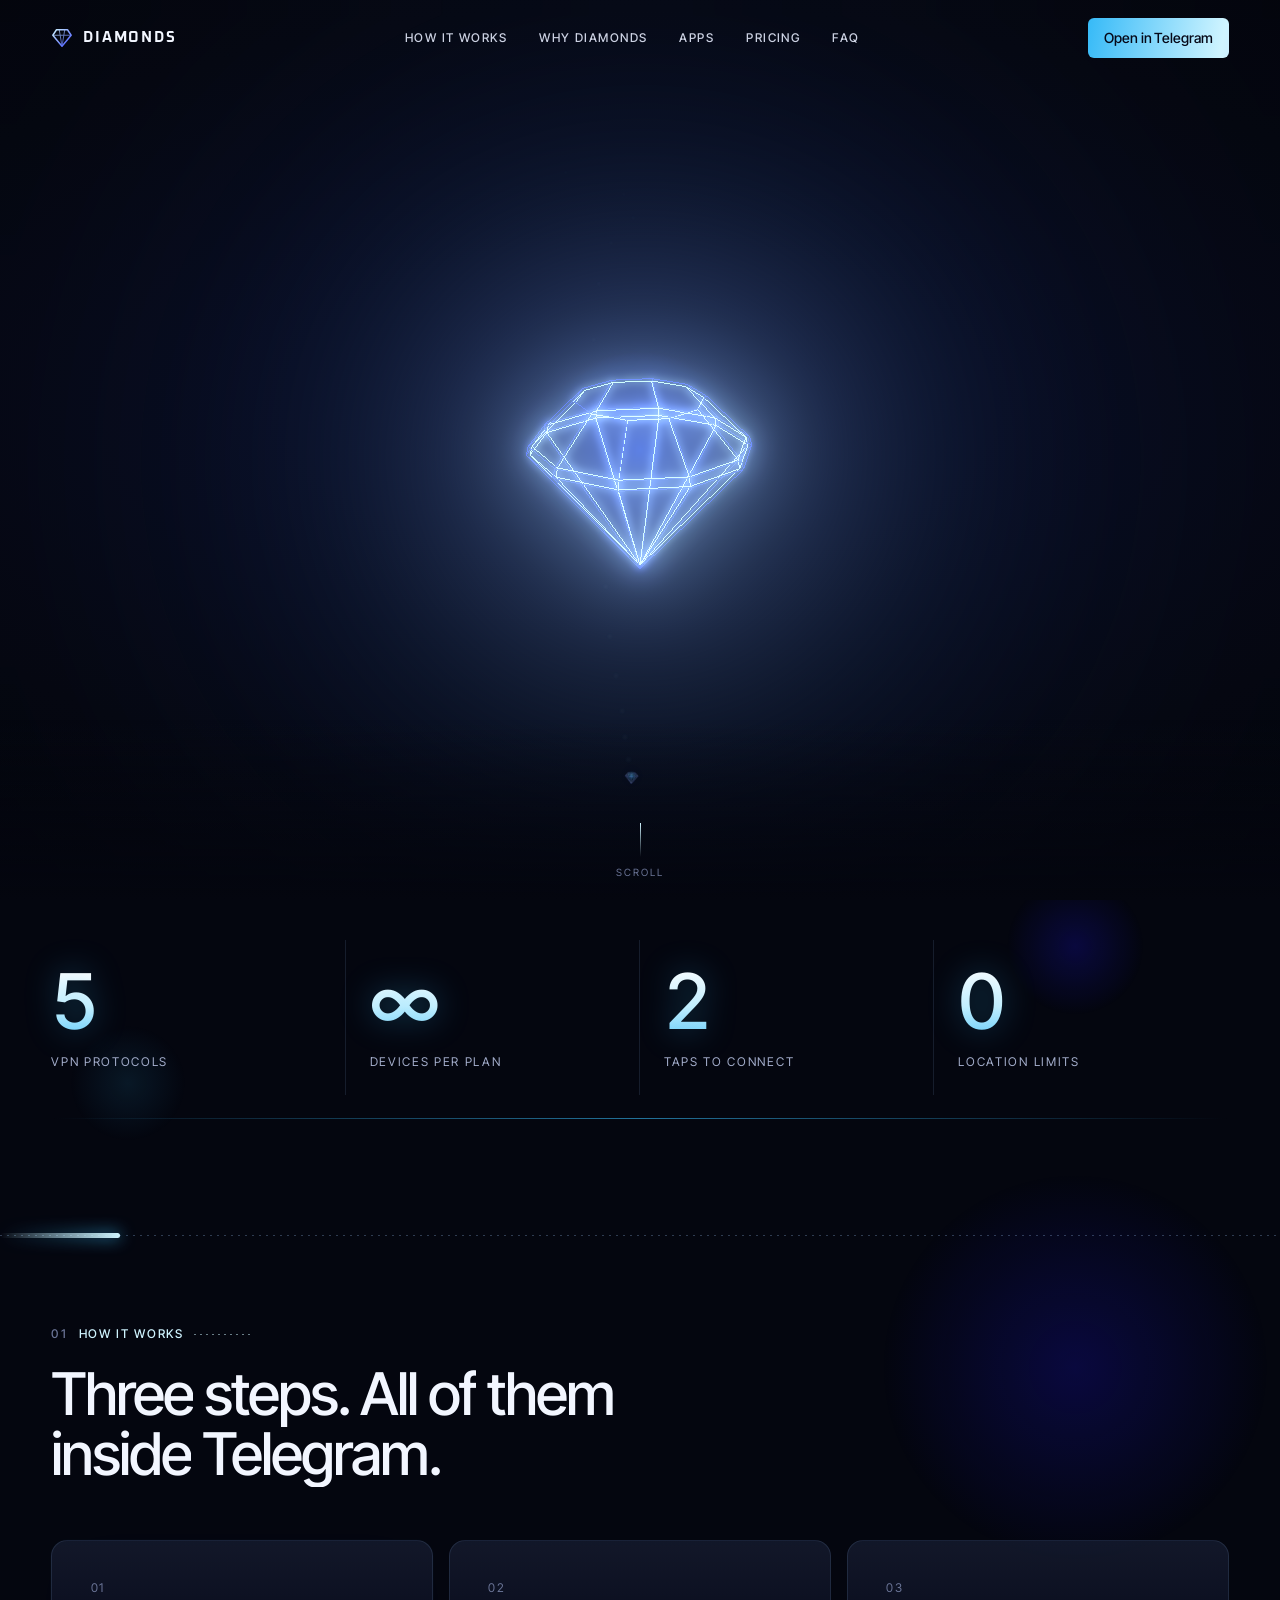
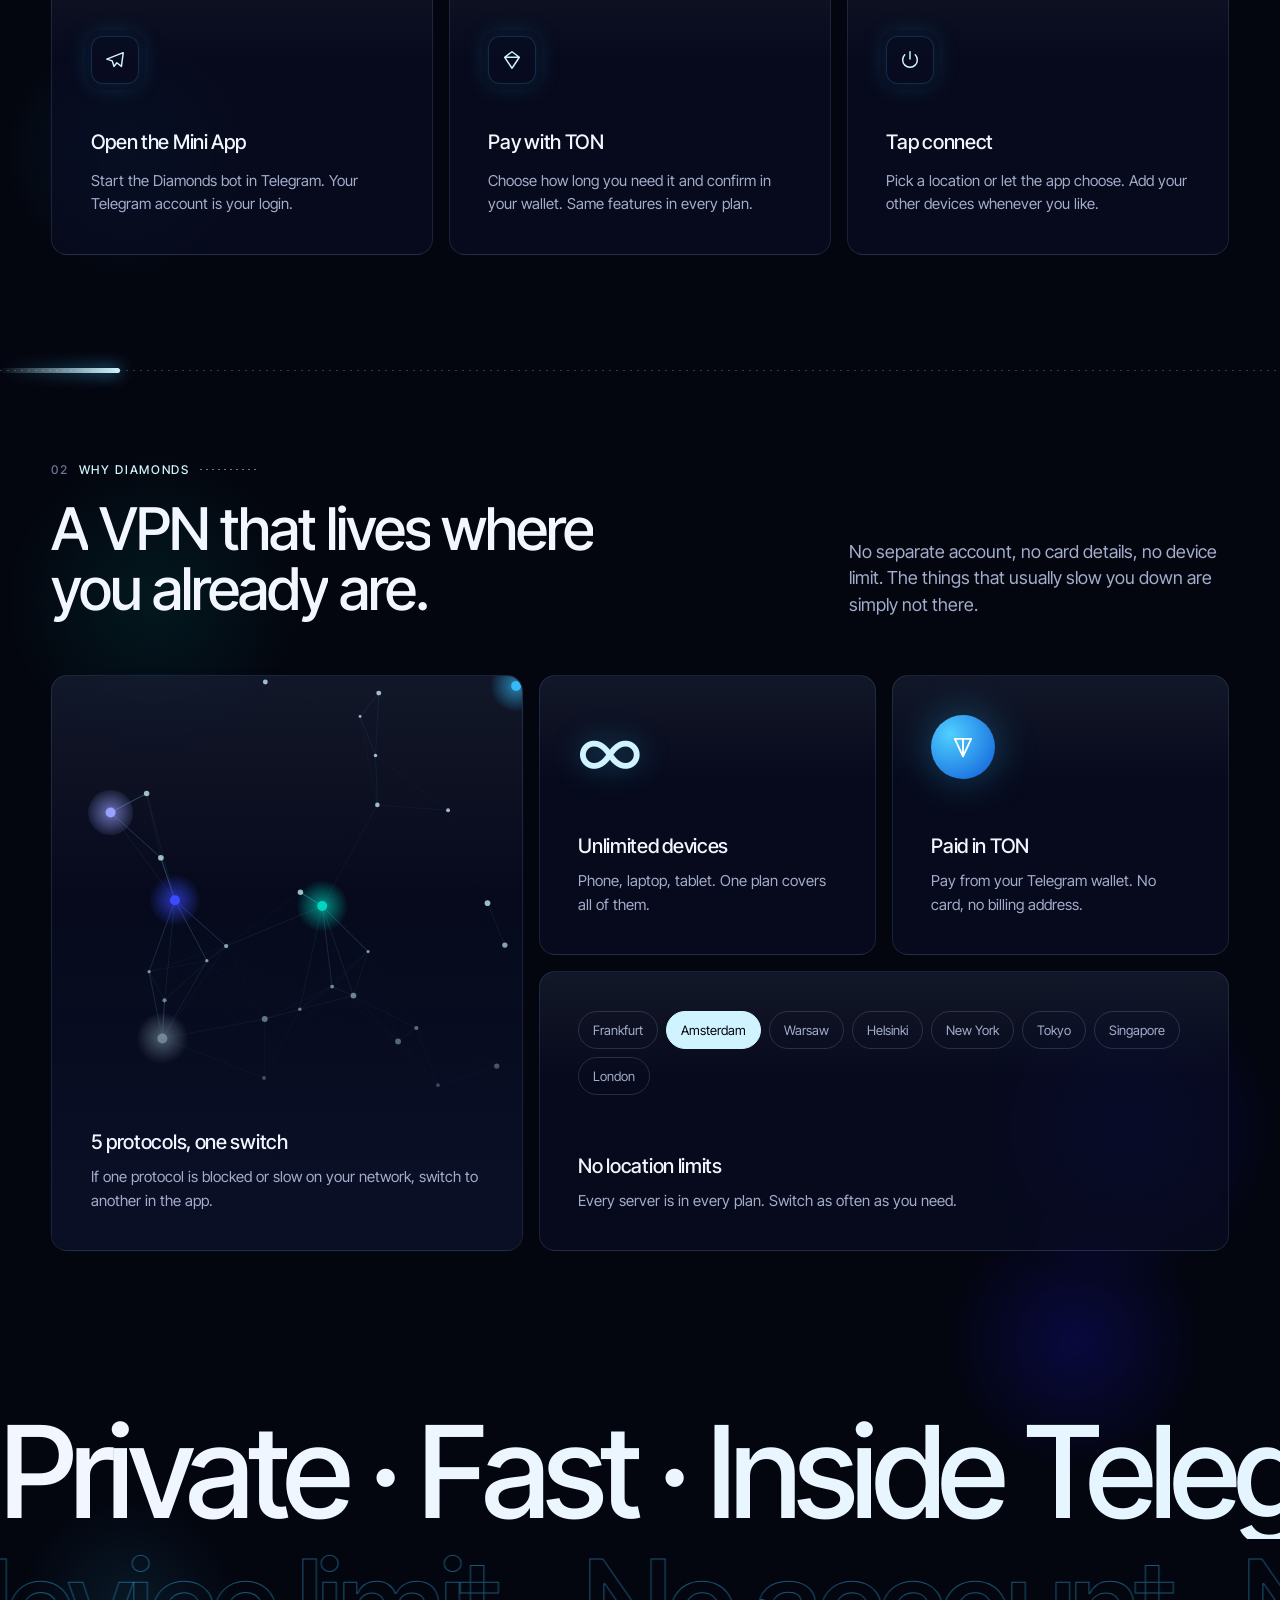
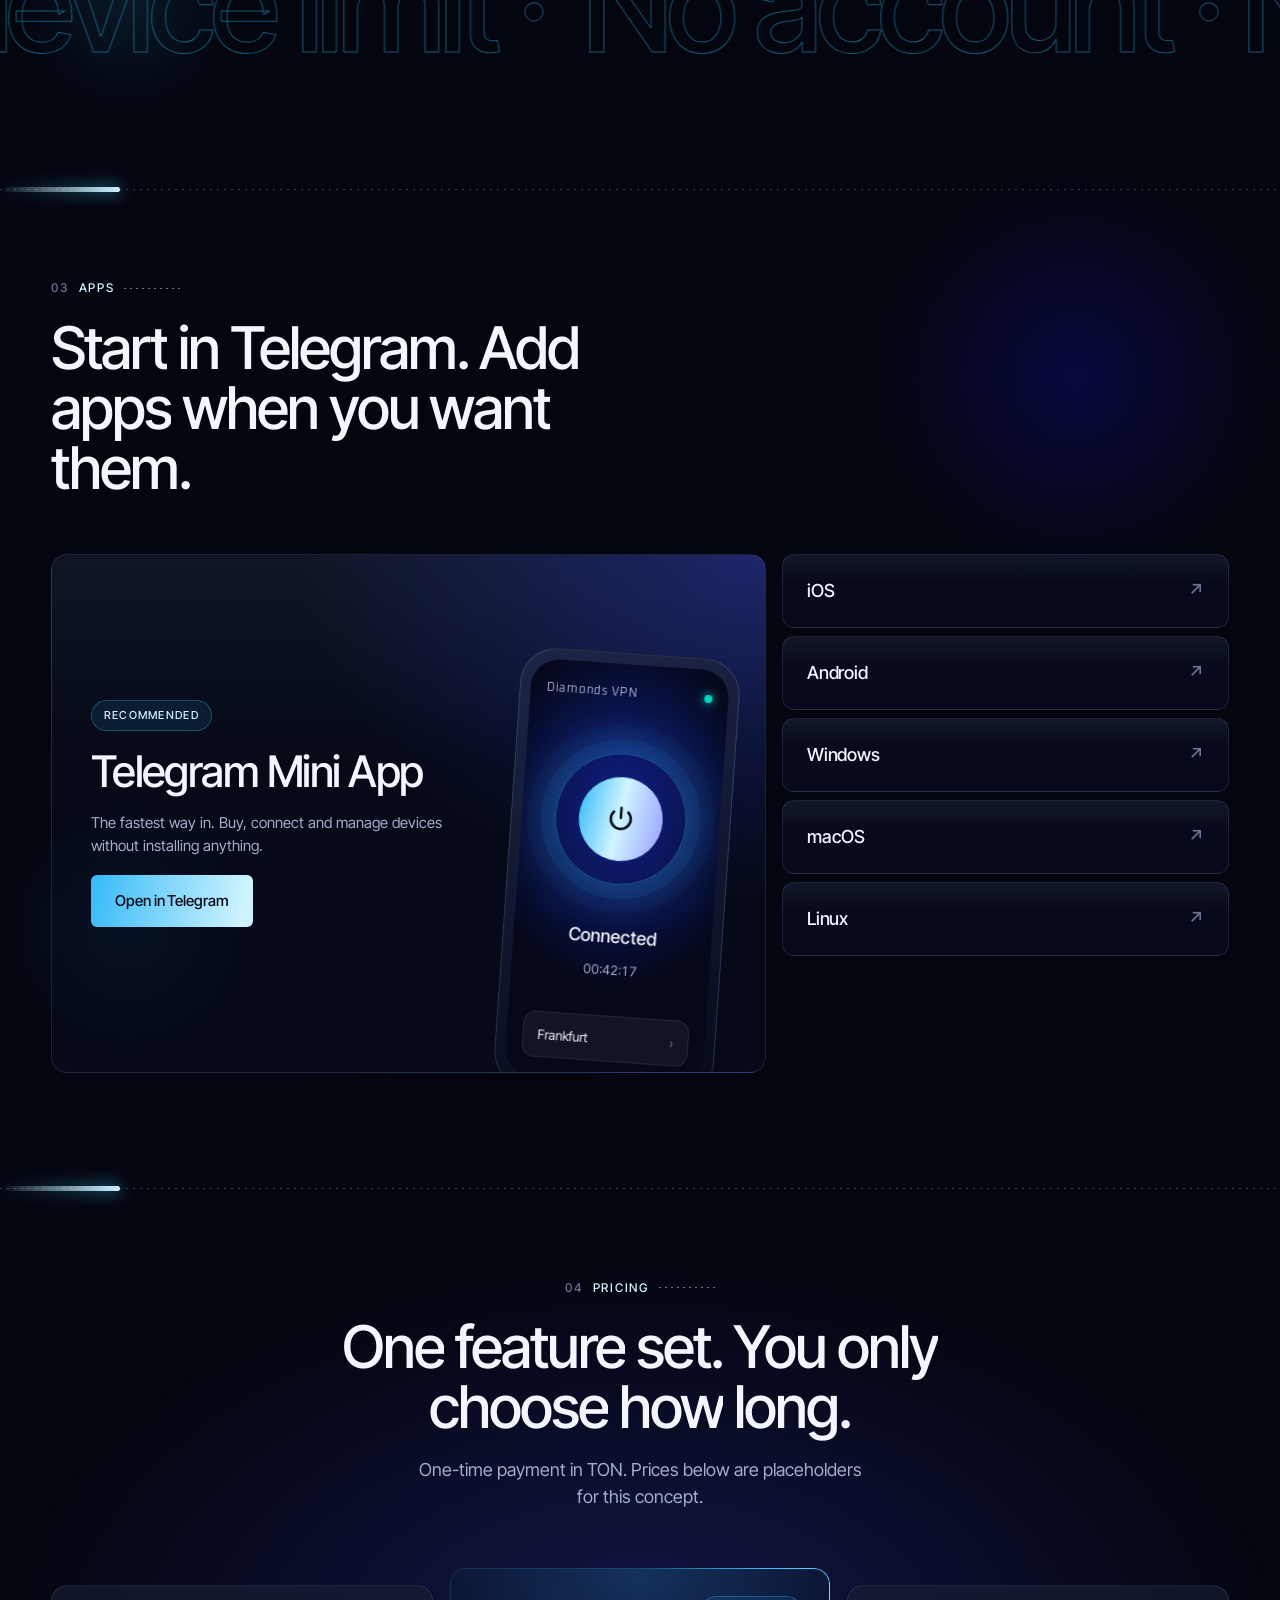
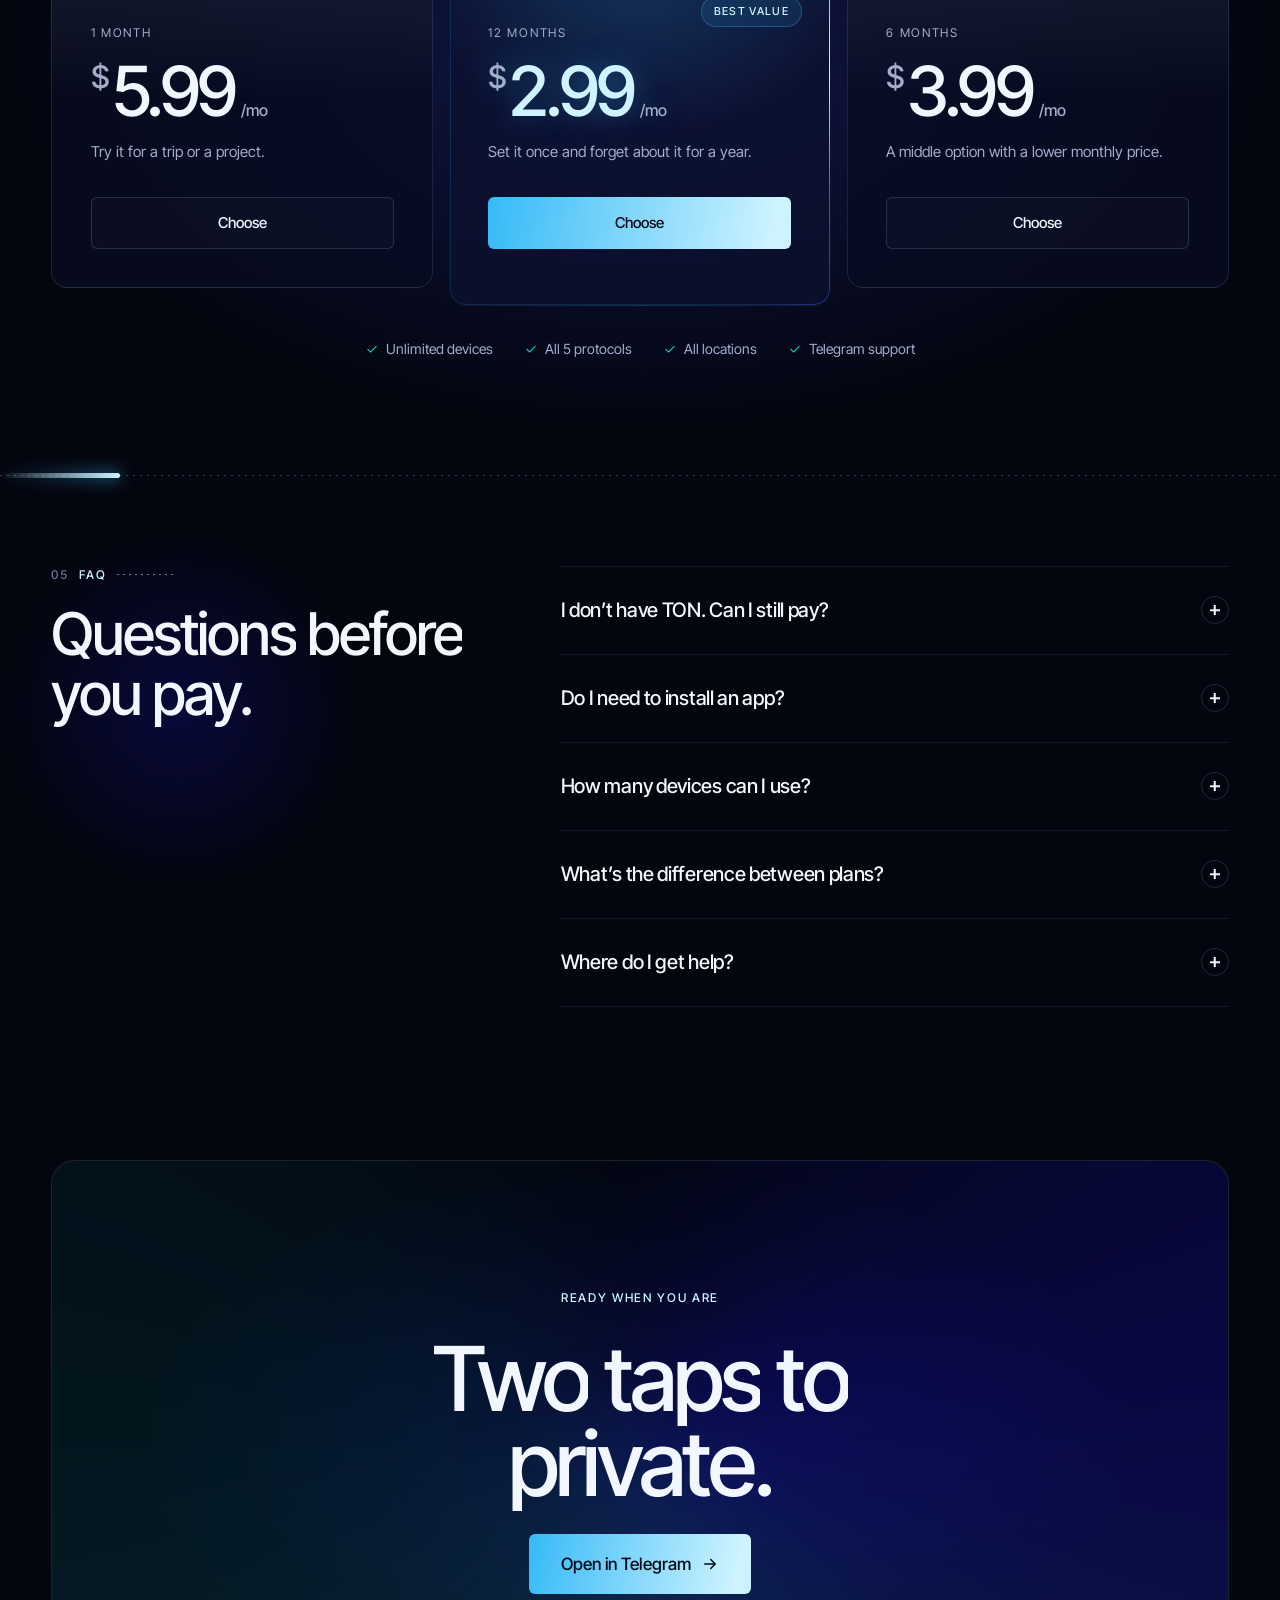
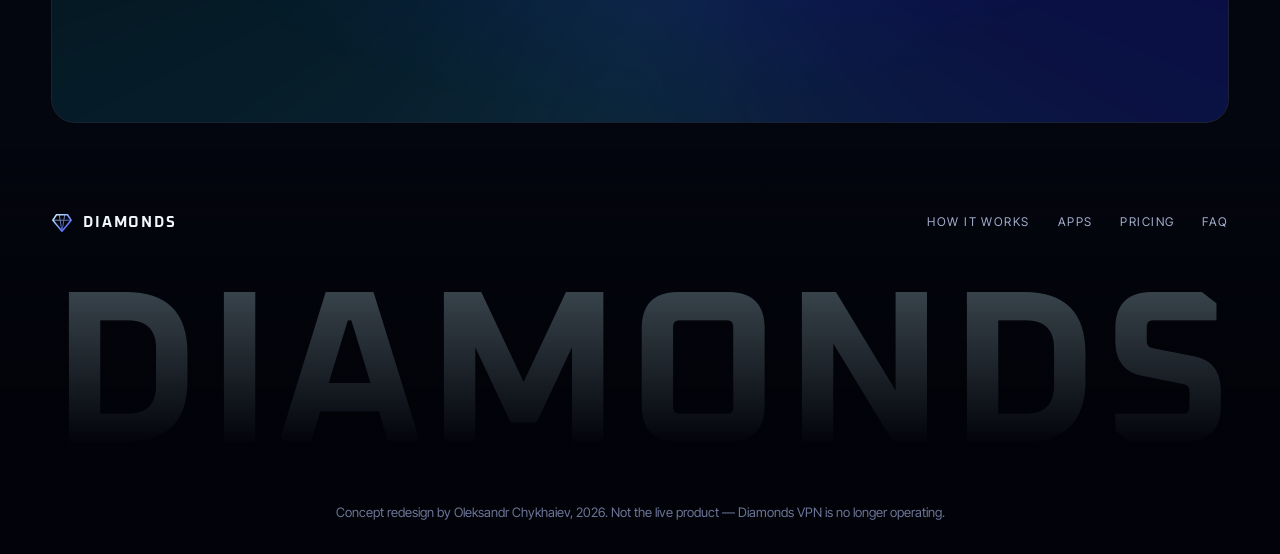
==== commit c8a23ff3: "Render 3D layers at a fixed pixel budget so 4K screens stay smooth Co-Authored-By: Claude Opus 5.5 <" ====
--- a/index.html
+++ b/index.html
@@ -247,13 +247,13 @@
     <p class="footer-note">Concept redesign by Oleksandr Chykhaiev, 2026. Not the live product — Diamonds VPN is no longer operating.</p>
   </footer>
 
-  <script type="module">var t_=Object.defineProperty;var e_=(r,t,e)=>t in r?t_(r,t,{enumerable:!0,configurable:!0,writable:!0,value:e}):r[t]=e;var Ot=(r,t,e)=>e_(r,typeof t!="symbol"?t+"":t,e);function mr(r){if(r===void 0)throw new ReferenceError("this hasn't been initialised - super() hasn't been called");return r}function Jp(r,t){r.prototype=Object.create(t.prototype),r.prototype.constructor=r,r.__proto__=t}var si={autoSleep:120,force3D:"auto",nullTargetWarn:1,units:{lineHeight:""}},co={duration:.5,overwrite:!1,delay:0},hf,Sn,Ge,bi=1e8,De=1/bi,ju=Math.PI*2,n_=ju/4,i_=0,$p=Math.sqrt,r_=Math.cos,s_=Math.sin,un=function(t){return typeof t=="string"},je=function(t){return typeof t=="function"},gr=function(t){return typeof t=="number"},Ql=function(t){return typeof t>"u"},$i=function(t){return typeof t=="object"},ri=function(t){return t!==!1},uf=function(){return typeof window<"u"},Gl=function(t){return je(t)||un(t)},Kp=typeof ArrayBuffer=="function"&&ArrayBuffer.isView||function(){},Pn=Array.isArray,a_=/random\([^)]+\)/g,o_=/,\s*/g,Hp=/(?:-?\.?\d|\.)+/gi,ff=/[-+=.]*\d+[.e\-+]*\d*[e\-+]*\d*/g,bs=/[-+=.]*\d+[.e-]*\d*[a-z%]*/g,qu=/[-+=.]*\d+\.?\d*(?:e-|e\+)?\d*/gi,df=/[+-]=-?[.\d]+/,l_=/[^,'"\[\]\s]+/gi,c_=/^[+\-=e\s\d]*\d+[.\d]*([a-z]*|%)\s*$/i,Ye,Zi,tf,pf,ci={},Yl={},Qp,jp=function(t){return(Yl=$s(t,ci))&&In},jl=function(t,e){return console.warn("Invalid property",t,"set to",e,"Missing plugin? gsap.registerPlugin()")},ho=function(t,e){return!e&&console.warn(t)},tm=function(t,e){return t&&(ci[t]=e)&&Yl&&(Yl[t]=e)||ci},uo=function(){return 0},h_={suppressEvents:!0,isStart:!0,kill:!1},Wl={suppressEvents:!0,kill:!1},u_={suppressEvents:!0},mf={},qr=[],ef={},em,ni={},Yu={},Vp=30,Xl=[],Af="",gf=function(t){var e=t[0],n,i;if($i(e)||je(e)||(t=[t]),!(n=(e._gsap||{}).harness)){for(i=Xl.length;i--&&!Xl[i].targetTest(e););n=Xl[i]}for(i=t.length;i--;)t[i]&&(t[i]._gsap||(t[i]._gsap=new yf(t[i],n)))||t.splice(i,1);return t},Yr=function(t){return t._gsap||gf(Mi(t))[0]._gsap},_f=function(t,e,n){return(n=t[e])&&je(n)?t[e]():Ql(n)&&t.getAttribute&&t.getAttribute(e)||n},Hn=function(t,e){return(t=t.split(",")).forEach(e)||t},tn=function(t){return Math.round(t*1e5)/1e5||0},qe=function(t){return Math.round(t*1e7)/1e7||0},Ms=function(t,e){var n=e.charAt(0),i=parseFloat(e.substr(2));return t=parseFloat(t),n==="+"?t+i:n==="-"?t-i:n==="*"?t*i:t/i},f_=function(t,e){for(var n=e.length,i=0;t.indexOf(e[i])<0&&++i<n;);return i<n},Zl=function(){var t=qr.length,e=qr.slice(0),n,i;for(ef={},qr.length=0,n=0;n<t;n++)i=e[n],i&&i._lazy&&(i.render(i._lazy[0],i._lazy[1],!0)._lazy=0)},xf=function(t){return!!(t._initted||t._startAt||t.add)},nm=function(t,e,n,i){qr.length&&!Sn&&Zl(),t.render(e,n,i||!!(Sn&&e<0&&xf(t))),qr.length&&!Sn&&Zl()},im=function(t){var e=parseFloat(t);return(e||e===0)&&(t+"").match(l_).length<2?e:un(t)?t.trim():t},rm=function(t){return t},hi=function(t,e){for(var n in e)n in t||(t[n]=e[n]);return t},d_=function(t){return function(e,n){for(var i in n)i in e||i==="duration"&&t||i==="ease"||(e[i]=n[i])}},$s=function(t,e){for(var n in e)t[n]=e[n];return t},Gp=function r(t,e){for(var n in e)n!=="__proto__"&&n!=="constructor"&&n!=="prototype"&&(t[n]=$i(e[n])?r(t[n]||(t[n]={}),e[n]):e[n]);return t},Jl=function(t,e){var n={},i;for(i in t)i in e||(n[i]=t[i]);return n},ao=function(t){var e=t.parent||Ye,n=t.keyframes?d_(Pn(t.keyframes)):hi;if(ri(t.inherit))for(;e;)n(t,e.vars.defaults),e=e.parent||e._dp;return t},p_=function(t,e){for(var n=t.length,i=n===e.length;i&&n--&&t[n]===e[n];);return n<0},sm=function(t,e,n,i,s){n===void 0&&(n="_first"),i===void 0&&(i="_last");var a=t[i],o;if(s)for(o=e[s];a&&a[s]>o;)a=a._prev;return a?(e._next=a._next,a._next=e):(e._next=t[n],t[n]=e),e._next?e._next._prev=e:t[i]=e,e._prev=a,e.parent=e._dp=t,e},tc=function(t,e,n,i){n===void 0&&(n="_first"),i===void 0&&(i="_last");var s=e._prev,a=e._next;s?s._next=a:t[n]===e&&(t[n]=a),a?a._prev=s:t[i]===e&&(t[i]=s),e._next=e._prev=e.parent=null},Zr=function(t,e){t.parent&&(!e||t.parent.autoRemoveChildren)&&t.parent.remove&&t.parent.remove(t),t._act=0},vs=function(t,e){if(t&&(!e||e._end>t._dur||e._start<0))for(var n=t;n;)n._dirty=1,n=n.parent;return t},m_=function(t){for(var e=t.parent;e&&e.parent;)e._dirty=1,e.totalDuration(),e=e.parent;return t},nf=function(t,e,n,i){return t._startAt&&(Sn?t._startAt.revert(Wl):t.vars.immediateRender&&!t.vars.autoRevert||t._startAt.render(e,!0,i))},A_=function r(t){return!t||t._ts&&r(t.parent)},Wp=function(t){return t._repeat?Ks(t._tTime,t=t.duration()+t._rDelay)*t:0},Ks=function(t,e){var n=Math.floor(t=qe(t/e));return t&&n===t?n-1:n},$l=function(t,e){return(t-e._start)*e._ts+(e._ts>=0?0:e._dirty?e.totalDuration():e._tDur)},ec=function(t){return t._end=qe(t._start+(t._tDur/Math.abs(t._ts||t._rts||De)||0))},nc=function(t,e){var n=t._dp;return n&&n.smoothChildTiming&&t._ts&&(t._start=qe(n._time-(t._ts>0?e/t._ts:((t._dirty?t.totalDuration():t._tDur)-e)/-t._ts)),ec(t),n._dirty||vs(n,t)),t},am=function(t,e){var n;if((e._time||!e._dur&&e._initted||e._start<t._time&&(e._dur||!e.add))&&(n=$l(t.rawTime(),e),(!e._dur||mo(0,e.totalDuration(),n)-e._tTime>De)&&e.render(n,!0)),vs(t,e)._dp&&t._initted&&t._time>=t._dur&&t._ts){if(t._dur<t.duration())for(n=t;n._dp;)n.rawTime()>=0&&n.totalTime(n._tTime),n=n._dp;t._zTime=-De}},Ji=function(t,e,n,i){return e.parent&&Zr(e),e._start=qe((gr(n)?n:n||t!==Ye?Si(t,n,e):t._time)+e._delay),e._end=qe(e._start+(e.totalDuration()/Math.abs(e.timeScale())||0)),sm(t,e,"_first","_last",t._sort?"_start":0),rf(e)||(t._recent=e),i||am(t,e),t._ts<0&&nc(t,t._tTime),t},om=function(t,e){return(ci.ScrollTrigger||jl("scrollTrigger",e))&&ci.ScrollTrigger.create(e,t)},lm=function(t,e,n,i,s){if(Mf(t,e,s),!t._initted)return 1;if(!n&&t._pt&&!Sn&&(t._dur&&t.vars.lazy!==!1||!t._dur&&t.vars.lazy)&&em!==ii.frame)return qr.push(t),t._lazy=[s,i],1},g_=function r(t){var e=t.parent;return e&&e._ts&&e._initted&&!e._lock&&(e.rawTime()<0||r(e))},rf=function(t){var e=t.data;return e==="isFromStart"||e==="isStart"},__=function(t,e,n,i){var s=t.ratio,a=e<0||!e&&(!t._start&&g_(t)&&!(!t._initted&&rf(t))||(t._ts<0||t._dp._ts<0)&&!rf(t))?0:1,o=t._rDelay,l=0,c,h,d;if(o&&t._repeat&&(l=mo(0,t._tDur,e),h=Ks(l,o),t._yoyo&&h&1&&(a=1-a),h!==Ks(t._tTime,o)&&(s=1-a,t.vars.repeatRefresh&&t._initted&&t.invalidate())),a!==s||Sn||i||t._zTime===De||!e&&t._zTime){if(!t._initted&&lm(t,e,i,n,l))return;for(d=t._zTime,t._zTime=e||(n?De:0),n||(n=e&&!d),t.ratio=a,t._from&&(a=1-a),t._time=0,t._tTime=l,c=t._pt;c;)c.r(a,c.d),c=c._next;e<0&&nf(t,e,n,!0),t._onUpdate&&!n&&li(t,"onUpdate"),l&&t._repeat&&!n&&t.parent&&li(t,"onRepeat"),(e>=t._tDur||e<0)&&t.ratio===a&&(a&&Zr(t,1),!n&&!Sn&&(li(t,a?"onComplete":"onReverseComplete",!0),t._prom&&t._prom()))}else t._zTime||(t._zTime=e)},x_=function(t,e,n){var i;if(n>e)for(i=t._first;i&&i._start<=n;){if(i.data==="isPause"&&i._start>e)return i;i=i._next}else for(i=t._last;i&&i._start>=n;){if(i.data==="isPause"&&i._start<e)return i;i=i._prev}},Qs=function(t,e,n,i){var s=t._repeat,a=qe(e)||0,o=t._tTime/t._tDur;return o&&!i&&(t._time*=a/t._dur),t._dur=a,t._tDur=s?s<0?1e10:qe(a*(s+1)+t._rDelay*s):a,o>0&&!i&&nc(t,t._tTime=t._tDur*o),t.parent&&ec(t),n||vs(t.parent,t),t},Xp=function(t){return t instanceof Rn?vs(t):Qs(t,t._dur)},v_={_start:0,endTime:uo,totalDuration:uo},Si=function r(t,e,n){var i=t.labels,s=t._recent||v_,a=t.duration()>=bi?s.endTime(!1):t._dur,o,l,c;return un(e)&&(isNaN(e)||e in i)?(l=e.charAt(0),c=e.substr(-1)==="%",o=e.indexOf("="),l==="<"||l===">"?(o>=0&&(e=e.replace(/=/,"")),(l==="<"?s._start:s.endTime(s._repeat>=0))+(parseFloat(e.substr(1))||0)*(c?(o<0?s:n).totalDuration()/100:1)):o<0?(e in i||(i[e]=a),i[e]):(l=parseFloat(e.charAt(o-1)+e.substr(o+1)),c&&n&&(l=l/100*(Pn(n)?n[0]:n).totalDuration()),o>1?r(t,e.substr(0,o-1),n)+l:a+l)):e==null?a:+e},oo=function(t,e,n){var i=gr(e[1]),s=(i?2:1)+(t<2?0:1),a=e[s],o,l;if(i&&(a.duration=e[1]),a.parent=n,t){for(o=a,l=n;l&&!("immediateRender"in o);)o=l.vars.defaults||{},l=ri(l.vars.inherit)&&l.parent;a.immediateRender=ri(o.immediateRender),t<2?a.runBackwards=1:a.startAt=e[s-1]}return new rn(e[0],a,e[s+1])},Jr=function(t,e){return t||t===0?e(t):e},mo=function(t,e,n){return n<t?t:n>e?e:n},bn=function(t,e){return!un(t)||!(e=c_.exec(t))?"":e[1]},y_=function(t,e,n){return Jr(n,function(i){return mo(t,e,i)})},sf=[].slice,cm=function(t,e){return t&&$i(t)&&"length"in t&&(!e&&!t.length||t.length-1 in t&&$i(t[0]))&&!t.nodeType&&t!==Zi},S_=function(t,e,n){return n===void 0&&(n=[]),t.forEach(function(i){var s;return un(i)&&!e||cm(i,1)?(s=n).push.apply(s,Mi(i)):n.push(i)})||n},Mi=function(t,e,n){return Ge&&!e&&Ge.selector?Ge.selector(t):un(t)&&!n&&(tf||!js())?sf.call((e||pf).querySelectorAll(t),0):Pn(t)?S_(t,n):cm(t)?sf.call(t,0):t?[t]:[]},af=function(t){return t=Mi(t)[0]||ho("Invalid scope")||{},function(e){var n=t.current||t.nativeElement||t;return Mi(e,n.querySelectorAll?n:n===t?ho("Invalid scope")||pf.createElement("div"):t)}},hm=function(t){return t.sort(function(){return .5-Math.random()})},um=function(t){if(je(t))return t;var e=$i(t)?t:{each:t},n=ys(e.ease),i=e.from||0,s=parseFloat(e.base)||0,a={},o=i>0&&i<1,l=isNaN(i)||o,c=e.axis,h=i,d=i;return un(i)?h=d={center:.5,edges:.5,end:1}[i]||0:!o&&l&&(h=i[0],d=i[1]),function(f,u,p){var g=(p||e).length,m=a[g],A,x,w,y,b,T,_,S,I;if(!m){if(I=e.grid==="auto"?0:(e.grid||[1,bi])[1],!I){for(_=-bi;_<(_=p[I++].getBoundingClientRect().left)&&I<g;);I<g&&I--}for(m=a[g]=[],A=l?Math.min(I,g)*h-.5:i%I,x=I===bi?0:l?g*d/I-.5:i/I|0,_=0,S=bi,T=0;T<g;T++)w=T%I-A,y=x-(T/I|0),m[T]=b=c?Math.abs(c==="y"?y:w):$p(w*w+y*y),b>_&&(_=b),b<S&&(S=b);i==="random"&&hm(m),m.max=_-S,m.min=S,m.v=g=(parseFloat(e.amount)||parseFloat(e.each)*(I>g?g-1:c?c==="y"?g/I:I:Math.max(I,g/I))||0)*(i==="edges"?-1:1),m.b=g<0?s-g:s,m.u=bn(e.amount||e.each)||0,n=n&&g<0?F_(n):n}return g=(m[f]-m.min)/m.max||0,qe(m.b+(n?n(g):g)*m.v)+m.u}},of=function(t){var e=Math.pow(10,((t+"").split(".")[1]||"").length);return function(n){var i=qe(Math.round(parseFloat(n)/t)*t*e);return(i-i%1)/e+(gr(n)?0:bn(n))}},fm=function(t,e){var n=Pn(t),i,s;return!n&&$i(t)&&(i=n=t.radius||bi,t.values?(t=Mi(t.values),(s=!gr(t[0]))&&(i*=i)):t=of(t.increment)),Jr(e,n?je(t)?function(a){return s=t(a),Math.abs(s-a)<=i?s:a}:function(a){for(var o=parseFloat(s?a.x:a),l=parseFloat(s?a.y:0),c=bi,h=0,d=t.length,f,u;d--;)s?(f=t[d].x-o,u=t[d].y-l,f=f*f+u*u):f=Math.abs(t[d]-o),f<c&&(c=f,h=d);return h=!i||c<=i?t[h]:a,s||h===a||gr(a)?h:h+bn(a)}:of(t))},dm=function(t,e,n,i){return Jr(Pn(t)?!e:n===!0?!!(n=0):!i,function(){return Pn(t)?t[~~(Math.random()*t.length)]:(n=n||1e-5)&&(i=n<1?Math.pow(10,(n+"").length-2):1)&&Math.floor(Math.round((t-n/2+Math.random()*(e-t+n*.99))/n)*n*i)/i})},b_=function(){for(var t=arguments.length,e=new Array(t),n=0;n<t;n++)e[n]=arguments[n];return function(i){return e.reduce(function(s,a){return a(s)},i)}},M_=function(t,e){return function(n){return t(parseFloat(n))+(e||bn(n))}},w_=function(t,e,n){return mm(t,e,0,1,n)},pm=function(t,e,n){return Jr(n,function(i){return t[~~e(i)]})},T_=function r(t,e,n){var i=e-t;return Pn(t)?pm(t,r(0,t.length),e):Jr(n,function(s){return(i+(s-t)%i)%i+t})},E_=function r(t,e,n){var i=e-t,s=i*2;return Pn(t)?pm(t,r(0,t.length-1),e):Jr(n,function(a){return a=(s+(a-t)%s)%s||0,t+(a>i?s-a:a)})},ta=function(t){return t.replace(a_,function(e){var n=e.indexOf("[")+1,i=e.substring(n||7,n?e.indexOf("]"):e.length-1).split(o_);return dm(n?i:+i[0],n?0:+i[1],+i[2]||1e-5)})},mm=function(t,e,n,i,s){var a=e-t,o=i-n;return Jr(s,function(l){return n+((l-t)/a*o||0)})},C_=function r(t,e,n,i){var s=isNaN(t+e)?0:function(u){return(1-u)*t+u*e};if(!s){var a=un(t),o={},l,c,h,d,f;if(n===!0&&(i=1)&&(n=null),a)t={p:t},e={p:e};else if(Pn(t)&&!Pn(e)){for(h=[],d=t.length,f=d-2,c=1;c<d;c++)h.push(r(t[c-1],t[c]));d--,s=function(p){p*=d;var g=Math.min(f,~~p);return h[g](p-g)},n=e}else i||(t=$s(Pn(t)?[]:{},t));if(!h){for(l in e)Sf.call(o,t,l,"get",e[l]);s=function(p){return Ef(p,o)||(a?t.p:t)}}}return Jr(n,s)},qp=function(t,e,n){var i=t.labels,s=bi,a,o,l;for(a in i)o=i[a]-e,o<0==!!n&&o&&s>(o=Math.abs(o))&&(l=a,s=o);return l},li=function(t,e,n){var i=t.vars,s=i[e],a=Ge,o=t._ctx,l,c,h;if(s)return l=i[e+"Params"],c=i.callbackScope||t,n&&qr.length&&Zl(),o&&(Ge=o),h=l?s.apply(c,l):s.call(c),Ge=a,h},ro=function(t){return Zr(t),t.scrollTrigger&&t.scrollTrigger.kill(!!Sn),t.progress()<1&&li(t,"onInterrupt"),t},Js,Am=[],gm=function(t){if(t)if(t=!t.name&&t.default||t,uf()||t.headless){var e=t.name,n=je(t),i=e&&!n&&t.init?function(){this._props=[]}:t,s={init:uo,render:Ef,add:Sf,kill:X_,modifier:W_,rawVars:0},a={targetTest:0,get:0,getSetter:ic,aliases:{},register:0};if(js(),t!==i){if(ni[e])return;hi(i,hi(Jl(t,s),a)),$s(i.prototype,$s(s,Jl(t,a))),ni[i.prop=e]=i,t.targetTest&&(Xl.push(i),mf[e]=1),e=(e==="css"?"CSS":e.charAt(0).toUpperCase()+e.substr(1))+"Plugin"}tm(e,i),t.register&&t.register(In,i,Vn)}else Am.push(t)},Ie=255,so={aqua:[0,Ie,Ie],lime:[0,Ie,0],silver:[192,192,192],black:[0,0,0],maroon:[128,0,0],teal:[0,128,128],blue:[0,0,Ie],navy:[0,0,128],white:[Ie,Ie,Ie],olive:[128,128,0],yellow:[Ie,Ie,0],orange:[Ie,165,0],gray:[128,128,128],purple:[128,0,128],green:[0,128,0],red:[Ie,0,0],pink:[Ie,192,203],cyan:[0,Ie,Ie],transparent:[Ie,Ie,Ie,0]},Zu=function(t,e,n){return t+=t<0?1:t>1?-1:0,(t*6<1?e+(n-e)*t*6:t<.5?n:t*3<2?e+(n-e)*(2/3-t)*6:e)*Ie+.5|0},_m=function(t,e,n){var i=t?gr(t)?[t>>16,t>>8&Ie,t&Ie]:0:so.black,s,a,o,l,c,h,d,f,u,p;if(!i){if(t.substr(-1)===","&&(t=t.substr(0,t.length-1)),so[t])i=so[t];else if(t.charAt(0)==="#"){if(t.length<6&&(s=t.charAt(1),a=t.charAt(2),o=t.charAt(3),t="#"+s+s+a+a+o+o+(t.length===5?t.charAt(4)+t.charAt(4):"")),t.length===9)return i=parseInt(t.substr(1,6),16),[i>>16,i>>8&Ie,i&Ie,parseInt(t.substr(7),16)/255];t=parseInt(t.substr(1),16),i=[t>>16,t>>8&Ie,t&Ie]}else if(t.substr(0,3)==="hsl"){if(i=p=t.match(Hp),!e)l=+i[0]%360/360,c=+i[1]/100,h=+i[2]/100,a=h<=.5?h*(c+1):h+c-h*c,s=h*2-a,i.length>3&&(i[3]*=1),i[0]=Zu(l+1/3,s,a),i[1]=Zu(l,s,a),i[2]=Zu(l-1/3,s,a);else if(~t.indexOf("="))return i=t.match(ff),n&&i.length<4&&(i[3]=1),i}else i=t.match(Hp)||so.transparent;i=i.map(Number)}return e&&!p&&(s=i[0]/Ie,a=i[1]/Ie,o=i[2]/Ie,d=Math.max(s,a,o),f=Math.min(s,a,o),h=(d+f)/2,d===f?l=c=0:(u=d-f,c=h>.5?u/(2-d-f):u/(d+f),l=d===s?(a-o)/u+(a<o?6:0):d===a?(o-s)/u+2:(s-a)/u+4,l*=60),i[0]=~~(l+.5),i[1]=~~(c*100+.5),i[2]=~~(h*100+.5)),n&&i.length<4&&(i[3]=1),i},xm=function(t){var e=[],n=[],i=-1;return t.split(Ar).forEach(function(s){var a=s.match(bs)||[];e.push.apply(e,a),n.push(i+=a.length+1)}),e.c=n,e},Yp=function(t,e,n){var i="",s=(t+i).match(Ar),a=e?"hsla(":"rgba(",o=0,l,c,h,d;if(!s)return t;if(s=s.map(function(f){return(f=_m(f,e,1))&&a+(e?f[0]+","+f[1]+"%,"+f[2]+"%,"+f[3]:f.join(","))+")"}),n&&(h=xm(t),l=n.c,l.join(i)!==h.c.join(i)))for(c=t.replace(Ar,"1").split(bs),d=c.length-1;o<d;o++)i+=c[o]+(~l.indexOf(o)?s.shift()||a+"0,0,0,0)":(h.length?h:s.length?s:n).shift());if(!c)for(c=t.split(Ar),d=c.length-1;o<d;o++)i+=c[o]+s[o];return i+c[d]},Ar=(function(){var r="(?:\\b(?:(?:rgb|rgba|hsl|hsla)\\(.+?\\))|\\B#(?:[0-9a-f]{3,4}){1,2}\\b",t;for(t in so)r+="|"+t+"\\b";return new RegExp(r+")","gi")})(),R_=/hsl[a]?\(/,vf=function(t){var e=t.join(" "),n;if(Ar.lastIndex=0,Ar.test(e))return n=R_.test(e),t[1]=Yp(t[1],n),t[0]=Yp(t[0],n,xm(t[1])),!0},fo,ii=(function(){var r=Date.now,t=500,e=33,n=r(),i=n,s=1e3/240,a=s,o=[],l,c,h,d,f,u,p=function g(m){var A=r()-i,x=m===!0,w,y,b,T;if((A>t||A<0)&&(n+=A-e),i+=A,b=i-n,w=b-a,(w>0||x)&&(T=++d.frame,f=b-d.time*1e3,d.time=b=b/1e3,a+=w+(w>=s?4:s-w),y=1),x||(l=c(g)),y)for(u=0;u<o.length;u++)o[u](b,f,T,m)};return d={time:0,frame:0,tick:function(){p(!0)},deltaRatio:function(m){return f/(1e3/(m||60))},wake:function(){Qp&&(!tf&&uf()&&(Zi=tf=window,pf=Zi.document||{},ci.gsap=In,(Zi.gsapVersions||(Zi.gsapVersions=[])).push(In.version),jp(Yl||Zi.GreenSockGlobals||!Zi.gsap&&Zi||{}),Am.forEach(gm)),h=typeof requestAnimationFrame<"u"&&requestAnimationFrame,l&&d.sleep(),c=h||function(m){return setTimeout(m,a-d.time*1e3+1|0)},fo=1,p(2))},sleep:function(){(h?cancelAnimationFrame:clearTimeout)(l),fo=0,c=uo},lagSmoothing:function(m,A){t=m||1/0,e=Math.min(A||33,t)},fps:function(m){s=1e3/(m||240),a=d.time*1e3+s},add:function(m,A,x){var w=A?function(y,b,T,_){m(y,b,T,_),d.remove(w)}:m;return d.remove(m),o[x?"unshift":"push"](w),js(),w},remove:function(m,A){~(A=o.indexOf(m))&&o.splice(A,1)&&u>=A&&u--},_listeners:o},d})(),js=function(){return!fo&&ii.wake()},ge={},P_=/^[\d.\-M][\d.\-,\s]/,I_=/["']/g,D_=function(t){for(var e={},n=t.substr(1,t.length-3).split(":"),i=n[0],s=1,a=n.length,o,l,c;s<a;s++)l=n[s],o=s!==a-1?l.lastIndexOf(","):l.length,c=l.substr(0,o),e[i]=isNaN(c)?c.replace(I_,"").trim():+c,i=l.substr(o+1).trim();return e},L_=function(t){var e=t.indexOf("(")+1,n=t.indexOf(")"),i=t.indexOf("(",e);return t.substring(e,~i&&i<n?t.indexOf(")",n+1):n)},N_=function(t){var e=(t+"").split("("),n=ge[e[0]];return n&&e.length>1&&n.config?n.config.apply(null,~t.indexOf("{")?[D_(e[1])]:L_(t).split(",").map(im)):ge._CE&&P_.test(t)?ge._CE("",t):n},F_=function(t){return function(e){return 1-t(1-e)}},ys=function(t,e){return t&&(je(t)?t:ge[t]||N_(t))||e},ws=function(t,e,n,i){n===void 0&&(n=function(l){return 1-e(1-l)}),i===void 0&&(i=function(l){return l<.5?e(l*2)/2:1-e((1-l)*2)/2});var s={easeIn:e,easeOut:n,easeInOut:i},a;return Hn(t,function(o){ge[o]=ci[o]=s,ge[a=o.toLowerCase()]=n;for(var l in s)ge[a+(l==="easeIn"?".in":l==="easeOut"?".out":".inOut")]=ge[o+"."+l]=s[l]}),s},vm=function(t){return function(e){return e<.5?(1-t(1-e*2))/2:.5+t((e-.5)*2)/2}},Ju=function r(t,e,n){var i=e>=1?e:1,s=(n||(t?.3:.45))/(e<1?e:1),a=s/ju*(Math.asin(1/i)||0),o=function(h){return h===1?1:i*Math.pow(2,-10*h)*s_((h-a)*s)+1},l=t==="out"?o:t==="in"?function(c){return 1-o(1-c)}:vm(o);return s=ju/s,l.config=function(c,h){return r(t,c,h)},l},$u=function r(t,e){e===void 0&&(e=1.70158);var n=function(a){return a?--a*a*((e+1)*a+e)+1:0},i=t==="out"?n:t==="in"?function(s){return 1-n(1-s)}:vm(n);return i.config=function(s){return r(t,s)},i};Hn("Linear,Quad,Cubic,Quart,Quint,Strong",function(r,t){var e=t<5?t+1:t;ws(r+",Power"+(e-1),t?function(n){return Math.pow(n,e)}:function(n){return n},function(n){return 1-Math.pow(1-n,e)},function(n){return n<.5?Math.pow(n*2,e)/2:1-Math.pow((1-n)*2,e)/2})});ge.Linear.easeNone=ge.none=ge.Linear.easeIn;ws("Elastic",Ju("in"),Ju("out"),Ju());(function(r,t){var e=1/t,n=2*e,i=2.5*e,s=function(o){return o<e?r*o*o:o<n?r*Math.pow(o-1.5/t,2)+.75:o<i?r*(o-=2.25/t)*o+.9375:r*Math.pow(o-2.625/t,2)+.984375};ws("Bounce",function(a){return 1-s(1-a)},s)})(7.5625,2.75);ws("Expo",function(r){return Math.pow(2,10*(r-1))*r+r*r*r*r*r*r*(1-r)});ws("Circ",function(r){return-($p(1-r*r)-1)});ws("Sine",function(r){return r===1?1:-r_(r*n_)+1});ws("Back",$u("in"),$u("out"),$u());ge.SteppedEase=ge.steps=ci.SteppedEase={config:function(t,e){t===void 0&&(t=1);var n=1/t,i=t+(e?0:1),s=e?1:0,a=1-De;return function(o){return((i*mo(0,a,o)|0)+s)*n}}};co.ease=ge["quad.out"];Hn("onComplete,onUpdate,onStart,onRepeat,onReverseComplete,onInterrupt",function(r){return Af+=r+","+r+"Params,"});var yf=function(t,e){this.id=i_++,t._gsap=this,this.target=t,this.harness=e,this.get=e?e.get:_f,this.set=e?e.getSetter:ic},po=(function(){function r(e){this.vars=e,this._delay=+e.delay||0,(this._repeat=e.repeat===1/0?-2:e.repeat||0)&&(this._rDelay=e.repeatDelay||0,this._yoyo=!!e.yoyo||!!e.yoyoEase),this._ts=1,Qs(this,+e.duration,1,1),this.data=e.data,Ge&&(this._ctx=Ge,Ge.data.push(this)),fo||ii.wake()}var t=r.prototype;return t.delay=function(n){return n||n===0?(this.parent&&this.parent.smoothChildTiming&&this.startTime(this._start+n-this._delay),this._delay=n,this):this._delay},t.duration=function(n){return arguments.length?this.totalDuration(this._repeat>0?n+(n+this._rDelay)*this._repeat:n):this.totalDuration()&&this._dur},t.totalDuration=function(n){return arguments.length?(this._dirty=0,Qs(this,this._repeat<0?n:(n-this._repeat*this._rDelay)/(this._repeat+1))):this._tDur},t.totalTime=function(n,i){if(js(),!arguments.length)return this._tTime;var s=this._dp;if(s&&s.smoothChildTiming&&this._ts){for(nc(this,n),!s._dp||s.parent||am(s,this);s&&s.parent;)s.parent._time!==s._start+(s._ts>=0?s._tTime/s._ts:(s.totalDuration()-s._tTime)/-s._ts)&&s.totalTime(s._tTime,!0),s=s.parent;!this.parent&&this._dp.autoRemoveChildren&&(this._ts>0&&n<this._tDur||this._ts<0&&n>0||!this._tDur&&!n)&&Ji(this._dp,this,this._start-this._delay)}return(this._tTime!==n||!this._dur&&!i||this._initted&&Math.abs(this._zTime)===De||!this._initted&&this._dur&&n||!n&&!this._initted&&(this.add||this._ptLookup))&&(this._ts||(this._pTime=n),nm(this,n,i)),this},t.time=function(n,i){return arguments.length?this.totalTime(Math.min(this.totalDuration(),n+Wp(this))%(this._dur+this._rDelay)||(n?this._dur:0),i):this._time},t.totalProgress=function(n,i){return arguments.length?this.totalTime(this.totalDuration()*n,i):this.totalDuration()?Math.min(1,this._tTime/this._tDur):this.rawTime()>=0&&this._initted?1:0},t.progress=function(n,i){return arguments.length?this.totalTime(this.duration()*(this._yoyo&&!(this.iteration()&1)?1-n:n)+Wp(this),i):this.duration()?Math.min(1,this._time/this._dur):this.rawTime()>0?1:0},t.iteration=function(n,i){var s=this.duration()+this._rDelay;return arguments.length?this.totalTime(this._time+(n-1)*s,i):this._repeat?Ks(this._tTime,s)+1:1},t.timeScale=function(n,i){if(!arguments.length)return this._rts===-De?0:this._rts;if(this._rts===n)return this;var s=this.parent&&this._ts?$l(this.parent._time,this):this._tTime;return this._rts=+n||0,this._ts=this._ps||n===-De?0:this._rts,this.totalTime(mo(-Math.abs(this._delay),this.totalDuration(),s),i!==!1),ec(this),m_(this)},t.paused=function(n){return arguments.length?(this._ps!==n&&(this._ps=n,n?(this._pTime=this._tTime||Math.max(-this._delay,this.rawTime()),this._ts=this._act=0):(js(),this._ts=this._rts,this.totalTime(this.parent&&!this.parent.smoothChildTiming?this.rawTime():this._tTime||this._pTime,this.progress()===1&&Math.abs(this._zTime)!==De&&(this._tTime-=De)))),this):this._ps},t.startTime=function(n){if(arguments.length){this._start=qe(n);var i=this.parent||this._dp;return i&&(i._sort||!this.parent)&&Ji(i,this,this._start-this._delay),this}return this._start},t.endTime=function(n){return this._start+(ri(n)?this.totalDuration():this.duration())/Math.abs(this._ts||1)},t.rawTime=function(n){var i=this.parent||this._dp;return i?n&&(!this._ts||this._repeat&&this._time&&this.totalProgress()<1)?this._tTime%(this._dur+this._rDelay):this._ts?$l(i.rawTime(n),this):this._tTime:this._tTime},t.revert=function(n){n===void 0&&(n=u_);var i=Sn;return Sn=n,xf(this)&&(this.timeline&&this.timeline.revert(n),this.totalTime(-.01,n.suppressEvents)),this.data!=="nested"&&n.kill!==!1&&this.kill(),Sn=i,this},t.globalTime=function(n){for(var i=this,s=arguments.length?n:i.rawTime();i;)s=i._start+s/(Math.abs(i._ts)||1),i=i._dp;return!this.parent&&this._sat?this._sat.globalTime(n):s},t.repeat=function(n){return arguments.length?(this._repeat=n===1/0?-2:n,Xp(this)):this._repeat===-2?1/0:this._repeat},t.repeatDelay=function(n){if(arguments.length){var i=this._time;return this._rDelay=n,Xp(this),i?this.time(i):this}return this._rDelay},t.yoyo=function(n){return arguments.length?(this._yoyo=n,this):this._yoyo},t.seek=function(n,i){return this.totalTime(Si(this,n),ri(i))},t.restart=function(n,i){return this.play().totalTime(n?-this._delay:0,ri(i)),this._dur||(this._zTime=-De),this},t.play=function(n,i){return n!=null&&this.seek(n,i),this.reversed(!1).paused(!1)},t.reverse=function(n,i){return n!=null&&this.seek(n||this.totalDuration(),i),this.reversed(!0).paused(!1)},t.pause=function(n,i){return n!=null&&this.seek(n,i),this.paused(!0)},t.resume=function(){return this.paused(!1)},t.reversed=function(n){return arguments.length?(!!n!==this.reversed()&&this.timeScale(-this._rts||(n?-De:0)),this):this._rts<0},t.invalidate=function(){return this._initted=this._act=0,this._zTime=-De,this},t.isActive=function(){var n=this.parent||this._dp,i=this._start,s;return!!(!n||this._ts&&this._initted&&n.isActive()&&(s=n.rawTime(!0))>=i&&s<this.endTime(!0)-De)},t.eventCallback=function(n,i,s){var a=this.vars;return arguments.length>1?(i?(a[n]=i,s&&(a[n+"Params"]=s),n==="onUpdate"&&(this._onUpdate=i)):delete a[n],this):a[n]},t.then=function(n){var i=this,s=i._prom;return new Promise(function(a){var o=je(n)?n:rm,l=function(){var h=i.then;i.then=null,s&&s(),je(o)&&(o=o(i))&&(o.then||o===i)&&(i.then=h),a(o),i.then=h};i._initted&&i.totalProgress()===1&&i._ts>=0||!i._tTime&&i._ts<0?l():i._prom=l})},t.kill=function(){ro(this)},r})();hi(po.prototype,{_time:0,_start:0,_end:0,_tTime:0,_tDur:0,_dirty:0,_repeat:0,_yoyo:!1,parent:null,_initted:!1,_rDelay:0,_ts:1,_dp:0,ratio:0,_zTime:-De,_prom:0,_ps:!1,_rts:1});var Rn=(function(r){Jp(t,r);function t(n,i){var s;return n===void 0&&(n={}),s=r.call(this,n)||this,s.labels={},s.smoothChildTiming=!!n.smoothChildTiming,s.autoRemoveChildren=!!n.autoRemoveChildren,s._sort=ri(n.sortChildren),Ye&&Ji(n.parent||Ye,mr(s),i),n.reversed&&s.reverse(),n.paused&&s.paused(!0),n.scrollTrigger&&om(mr(s),n.scrollTrigger),s}var e=t.prototype;return e.to=function(i,s,a){return oo(0,arguments,this),this},e.from=function(i,s,a){return oo(1,arguments,this),this},e.fromTo=function(i,s,a,o){return oo(2,arguments,this),this},e.set=function(i,s,a){return s.duration=0,s.parent=this,ao(s).repeatDelay||(s.repeat=0),s.immediateRender=!!s.immediateRender,new rn(i,s,Si(this,a),1),this},e.call=function(i,s,a){return Ji(this,rn.delayedCall(0,i,s),a)},e.staggerTo=function(i,s,a,o,l,c,h){return a.duration=s,a.stagger=a.stagger||o,a.onComplete=c,a.onCompleteParams=h,a.parent=this,new rn(i,a,Si(this,l)),this},e.staggerFrom=function(i,s,a,o,l,c,h){return a.runBackwards=1,ao(a).immediateRender=ri(a.immediateRender),this.staggerTo(i,s,a,o,l,c,h)},e.staggerFromTo=function(i,s,a,o,l,c,h,d){return o.startAt=a,ao(o).immediateRender=ri(o.immediateRender),this.staggerTo(i,s,o,l,c,h,d)},e.render=function(i,s,a){var o=this._time,l=this._dirty?this.totalDuration():this._tDur,c=this._dur,h=i<=0?0:qe(i),d=this._zTime<0!=i<0&&(this._initted||!c),f,u,p,g,m,A,x,w,y,b,T,_;if(this!==Ye&&h>l&&i>=0&&(h=l),h!==this._tTime||a||d){if(o!==this._time&&c&&(h+=this._time-o,i+=this._time-o),f=h,y=this._start,w=this._ts,A=!w,d&&(c||(o=this._zTime),(i||!s)&&(this._zTime=i)),this._repeat){if(T=this._yoyo,m=c+this._rDelay,this._repeat<-1&&i<0)return this.totalTime(m*100+i,s,a);if(f=qe(h%m),h===l?(g=this._repeat,f=c):(b=qe(h/m),g=~~b,g&&g===b&&(f=c,g--),f>c&&(f=c)),b=Ks(this._tTime,m),!o&&this._tTime&&b!==g&&this._tTime-b*m-this._dur<=0&&(b=g),T&&g&1&&(f=c-f,_=1),g!==b&&!this._lock){var S=T&&b&1,I=S===(T&&g&1);if(g<b&&(S=!S),o=S?0:h%c?c:h,this._lock=1,this.render(o||(_?0:qe(g*m)),s,!c)._lock=0,this._tTime=h,!s&&this.parent&&li(this,"onRepeat"),this.vars.repeatRefresh&&!_&&(this.invalidate()._lock=1,b=g),o&&o!==this._time||A!==!this._ts||this.vars.onRepeat&&!this.parent&&!this._act)return this;if(c=this._dur,l=this._tDur,I&&(this._lock=2,o=S?c:-1e-4,this.render(o,!0),this.vars.repeatRefresh&&!_&&this.invalidate()),this._lock=0,!this._ts&&!A)return this}}if(this._hasPause&&!this._forcing&&this._lock<2&&(x=x_(this,qe(o),qe(f)),x&&(h-=f-(f=x._start))),this._tTime=h,this._time=f,this._act=!!w,this._initted||(this._onUpdate=this.vars.onUpdate,this._initted=1,this._zTime=i,o=0),!o&&h&&c&&!s&&!b&&(li(this,"onStart"),this._tTime!==h))return this;if(f>=o&&i>=0)for(u=this._first;u;){if(p=u._next,(u._act||f>=u._start)&&u._ts&&x!==u){if(u.parent!==this)return this.render(i,s,a);if(u.render(u._ts>0?(f-u._start)*u._ts:(u._dirty?u.totalDuration():u._tDur)+(f-u._start)*u._ts,s,a),f!==this._time||!this._ts&&!A){x=0,p&&(h+=this._zTime=-De);break}}u=p}else{u=this._last;for(var E=i<0?i:f;u;){if(p=u._prev,(u._act||E<=u._end)&&u._ts&&x!==u){if(u.parent!==this)return this.render(i,s,a);if(u.render(u._ts>0?(E-u._start)*u._ts:(u._dirty?u.totalDuration():u._tDur)+(E-u._start)*u._ts,s,a||Sn&&xf(u)),f!==this._time||!this._ts&&!A){x=0,p&&(h+=this._zTime=E?-De:De);break}}u=p}}if(x&&!s&&(this.pause(),x.render(f>=o?0:-De)._zTime=f>=o?1:-1,this._ts))return this._start=y,ec(this),this.render(i,s,a);this._onUpdate&&!s&&li(this,"onUpdate",!0),(h===l&&this._tTime>=this.totalDuration()||!h&&o)&&(y===this._start||Math.abs(w)!==Math.abs(this._ts))&&(this._lock||((i||!c)&&(h===l&&this._ts>0||!h&&this._ts<0)&&Zr(this,1),!s&&!(i<0&&!o)&&(h||o||!l)&&(li(this,h===l&&i>=0?"onComplete":"onReverseComplete",!0),this._prom&&!(h<l&&this.timeScale()>0)&&this._prom())))}return this},e.add=function(i,s){var a=this;if(gr(s)||(s=Si(this,s,i)),!(i instanceof po)){if(Pn(i))return i.forEach(function(o){return a.add(o,s)}),this;if(un(i))return this.addLabel(i,s);if(je(i))i=rn.delayedCall(0,i);else return this}return this!==i?Ji(this,i,s):this},e.getChildren=function(i,s,a,o){i===void 0&&(i=!0),s===void 0&&(s=!0),a===void 0&&(a=!0),o===void 0&&(o=-bi);for(var l=[],c=this._first;c;)c._start>=o&&(c instanceof rn?s&&l.push(c):(a&&l.push(c),i&&l.push.apply(l,c.getChildren(!0,s,a)))),c=c._next;return l},e.getById=function(i){for(var s=this.getChildren(1,1,1),a=s.length;a--;)if(s[a].vars.id===i)return s[a]},e.remove=function(i){return un(i)?this.removeLabel(i):je(i)?this.killTweensOf(i):(i.parent===this&&tc(this,i),i===this._recent&&(this._recent=this._last),vs(this))},e.totalTime=function(i,s){return arguments.length?(this._forcing=1,!this._dp&&this._ts&&(this._start=qe(ii.time-(this._ts>0?i/this._ts:(this.totalDuration()-i)/-this._ts))),r.prototype.totalTime.call(this,i,s),this._forcing=0,this):this._tTime},e.addLabel=function(i,s){return this.labels[i]=Si(this,s),this},e.removeLabel=function(i){return delete this.labels[i],this},e.addPause=function(i,s,a){var o=rn.delayedCall(0,s||uo,a);return o.data="isPause",this._hasPause=1,Ji(this,o,Si(this,i))},e.removePause=function(i){var s=this._first;for(i=Si(this,i);s;)s._start===i&&s.data==="isPause"&&Zr(s),s=s._next},e.killTweensOf=function(i,s,a){for(var o=this.getTweensOf(i,a),l=o.length;l--;)Xr!==o[l]&&o[l].kill(i,s);return this},e.getTweensOf=function(i,s){for(var a=[],o=Mi(i),l=this._first,c=gr(s),h;l;)l instanceof rn?f_(l._targets,o)&&(c?(!Xr||l._initted&&l._ts)&&l.globalTime(0)<=s&&l.globalTime(l.totalDuration())>s:!s||l.isActive())&&a.push(l):(h=l.getTweensOf(o,s)).length&&a.push.apply(a,h),l=l._next;return a},e.tweenTo=function(i,s){s=s||{};var a=this,o=Si(a,i),l=s,c=l.startAt,h=l.onStart,d=l.onStartParams,f=l.immediateRender,u,p=rn.to(a,hi({ease:s.ease||"none",lazy:!1,immediateRender:!1,time:o,overwrite:"auto",duration:s.duration||Math.abs((o-(c&&"time"in c?c.time:a._time))/a.timeScale())||De,onStart:function(){if(a.pause(),!u){var m=s.duration||Math.abs((o-(c&&"time"in c?c.time:a._time))/a.timeScale());p._dur!==m&&Qs(p,m,0,1).render(p._time,!0,!0),u=1}h&&h.apply(p,d||[])}},s));return f?p.render(0):p},e.tweenFromTo=function(i,s,a){return this.tweenTo(s,hi({startAt:{time:Si(this,i)}},a))},e.recent=function(){return this._recent},e.nextLabel=function(i){return i===void 0&&(i=this._time),qp(this,Si(this,i))},e.previousLabel=function(i){return i===void 0&&(i=this._time),qp(this,Si(this,i),1)},e.currentLabel=function(i){return arguments.length?this.seek(i,!0):this.previousLabel(this._time+De)},e.shiftChildren=function(i,s,a){a===void 0&&(a=0);var o=this._first,l=this.labels,c;for(i=qe(i);o;)o._start>=a&&(o._start+=i,o._end+=i),o=o._next;if(s)for(c in l)l[c]>=a&&(l[c]+=i);return vs(this)},e.invalidate=function(i){var s=this._first;for(this._lock=0;s;)s.invalidate(i),s=s._next;return r.prototype.invalidate.call(this,i)},e.clear=function(i){i===void 0&&(i=!0);for(var s=this._first,a;s;)a=s._next,this.remove(s),s=a;return this._dp&&(this._time=this._tTime=this._pTime=0),i&&(this.labels={}),vs(this)},e.totalDuration=function(i){var s=0,a=this,o=a._last,l=bi,c,h,d;if(arguments.length)return a.timeScale((a._repeat<0?a.duration():a.totalDuration())/(a.reversed()?-i:i));if(a._dirty){for(d=a.parent;o;)c=o._prev,o._dirty&&o.totalDuration(),h=o._start,h>l&&a._sort&&o._ts&&!a._lock?(a._lock=1,Ji(a,o,h-o._delay,1)._lock=0):l=h,h<0&&o._ts&&(s-=h,(!d&&!a._dp||d&&d.smoothChildTiming)&&(a._start+=qe(h/a._ts),a._time-=h,a._tTime-=h),a.shiftChildren(-h,!1,-1/0),l=0),o._end>s&&o._ts&&(s=o._end),o=c;Qs(a,a===Ye&&a._time>s?a._time:s,1,1),a._dirty=0}return a._tDur},t.updateRoot=function(i){if(Ye._ts&&(nm(Ye,$l(i,Ye)),em=ii.frame),ii.frame>=Vp){Vp+=si.autoSleep||120;var s=Ye._first;if((!s||!s._ts)&&si.autoSleep&&ii._listeners.length<2){for(;s&&!s._ts;)s=s._next;s||ii.sleep()}}},t})(po);hi(Rn.prototype,{_lock:0,_hasPause:0,_forcing:0});var U_=function(t,e,n,i,s,a,o){var l=new Vn(this._pt,t,e,0,1,Tf,null,s),c=0,h=0,d,f,u,p,g,m,A,x;for(l.b=n,l.e=i,n+="",i+="",(A=~i.indexOf("random("))&&(i=ta(i)),a&&(x=[n,i],a(x,t,e),n=x[0],i=x[1]),f=n.match(qu)||[];d=qu.exec(i);)p=d[0],g=i.substring(c,d.index),u?u=(u+1)%5:g.substr(-5)==="rgba("&&(u=1),p!==f[h++]&&(m=parseFloat(f[h-1])||0,l._pt={_next:l._pt,p:g||h===1?g:",",s:m,c:p.charAt(1)==="="?Ms(m,p)-m:parseFloat(p)-m,m:u&&u<4?Math.round:0},c=qu.lastIndex);return l.c=c<i.length?i.substring(c,i.length):"",l.fp=o,(df.test(i)||A)&&(l.e=0),this._pt=l,l},Sf=function(t,e,n,i,s,a,o,l,c,h){je(i)&&(i=i(s||0,t,a));var d=t[e],f=n!=="get"?n:je(d)?c?t[e.indexOf("set")||!je(t["get"+e.substr(3)])?e:"get"+e.substr(3)](c):t[e]():d,u=je(d)?c?H_:bm:wf,p;if(un(i)&&(~i.indexOf("random(")&&(i=ta(i)),i.charAt(1)==="="&&(p=Ms(f,i)+(bn(f)||0),(p||p===0)&&(i=p))),!h||f!==i||lf)return!isNaN(f*i)&&i!==""?(p=new Vn(this._pt,t,e,+f||0,i-(f||0),typeof d=="boolean"?G_:Mm,0,u),c&&(p.fp=c),o&&p.modifier(o,this,t),this._pt=p):(!d&&!(e in t)&&jl(e,i),U_.call(this,t,e,f,i,u,l||si.stringFilter,c))},O_=function(t,e,n,i,s){if(je(t)&&(t=lo(t,s,e,n,i)),!$i(t)||t.style&&t.nodeType||Pn(t)||Kp(t))return un(t)?lo(t,s,e,n,i):t;var a={},o;for(o in t)a[o]=lo(t[o],s,e,n,i);return a},bf=function(t,e,n,i,s,a){var o,l,c,h;if(ni[t]&&(o=new ni[t]).init(s,o.rawVars?e[t]:O_(e[t],i,s,a,n),n,i,a)!==!1&&(n._pt=l=new Vn(n._pt,s,t,0,1,o.render,o,0,o.priority),n!==Js))for(c=n._ptLookup[n._targets.indexOf(s)],h=o._props.length;h--;)c[o._props[h]]=l;return o},Xr,lf,Mf=function r(t,e,n){var i=t.vars,s=i.ease,a=i.startAt,o=i.immediateRender,l=i.lazy,c=i.onUpdate,h=i.runBackwards,d=i.yoyoEase,f=i.keyframes,u=i.autoRevert,p=t._dur,g=t._startAt,m=t._targets,A=t.parent,x=A&&A.data==="nested"?A.vars.targets:m,w=t._overwrite==="auto"&&!hf,y=t.timeline,b=i.easeReverse||d,T,_,S,I,E,L,N,W,D,H,G,O,st;if(y&&(!f||!s)&&(s="none"),t._ease=ys(s,co.ease),t._rEase=b&&(ys(b)||t._ease),t._from=!y&&!!i.runBackwards,t._from&&(t.ratio=1),!y||f&&!i.stagger){if(W=m[0]?Yr(m[0]).harness:0,O=W&&i[W.prop],T=Jl(i,mf),g&&(g._zTime<0&&g.progress(1),e<0&&h&&o&&!u?g.render(-1,!0):g.revert(h&&p?Wl:h_),g._lazy=0),a){if(Zr(t._startAt=rn.set(m,hi({data:"isStart",overwrite:!1,parent:A,immediateRender:!0,lazy:!g&&ri(l),startAt:null,delay:0,onUpdate:c&&function(){return li(t,"onUpdate")},stagger:0},a))),t._startAt._dp=0,t._startAt._sat=t,e<0&&(Sn||!o&&!u)&&t._startAt.revert(Wl),o&&p&&e<=0&&n<=0){e&&(t._zTime=e);return}}else if(h&&p&&!g){if(e&&(o=!1),S=hi({overwrite:!1,data:"isFromStart",lazy:o&&!g&&ri(l),immediateRender:o,stagger:0,parent:A},T),O&&(S[W.prop]=O),Zr(t._startAt=rn.set(m,S)),t._startAt._dp=0,t._startAt._sat=t,e<0&&(Sn?t._startAt.revert(Wl):t._startAt.render(-1,!0)),t._zTime=e,!o)r(t._startAt,De,De);else if(!e)return}for(t._pt=t._ptCache=0,l=p&&ri(l)||l&&!p,_=0;_<m.length;_++){if(E=m[_],N=E._gsap||gf(m)[_]._gsap,t._ptLookup[_]=H={},ef[N.id]&&qr.length&&Zl(),G=x===m?_:x.indexOf(E),W&&(D=new W).init(E,O||T,t,G,x)!==!1&&(t._pt=I=new Vn(t._pt,E,D.name,0,1,D.render,D,0,D.priority),D._props.forEach(function(X){H[X]=I}),D.priority&&(L=1)),!W||O)for(S in T)ni[S]&&(D=bf(S,T,t,G,E,x))?D.priority&&(L=1):H[S]=I=Sf.call(t,E,S,"get",T[S],G,x,0,i.stringFilter);t._op&&t._op[_]&&t.kill(E,t._op[_]),w&&t._pt&&(Xr=t,Ye.killTweensOf(E,H,t.globalTime(e)),st=!t.parent,Xr=0),t._pt&&l&&(ef[N.id]=1)}L&&Cf(t),t._onInit&&t._onInit(t)}t._onUpdate=c,t._initted=(!t._op||t._pt)&&!st,f&&e<=0&&y.render(bi,!0,!0)},B_=function(t,e,n,i,s,a,o,l){var c=(t._pt&&t._ptCache||(t._ptCache={}))[e],h,d,f,u;if(!c)for(c=t._ptCache[e]=[],f=t._ptLookup,u=t._targets.length;u--;){if(h=f[u][e],h&&h.d&&h.d._pt)for(h=h.d._pt;h&&h.p!==e&&h.fp!==e;)h=h._next;if(!h)return lf=1,t.vars[e]="+=0",Mf(t,o),lf=0,l?ho(e+" not eligible for reset. Try splitting into individual properties"):1;c.push(h)}for(u=c.length;u--;)d=c[u],h=d._pt||d,h.s=(i||i===0)&&!s?i:h.s+(i||0)+a*h.c,h.c=n-h.s,d.e&&(d.e=tn(n)+bn(d.e)),d.b&&(d.b=h.s+bn(d.b))},z_=function(t,e){var n=t[0]?Yr(t[0]).harness:0,i=n&&n.aliases,s,a,o,l;if(!i)return e;s=$s({},e);for(a in i)if(a in s)for(l=i[a].split(","),o=l.length;o--;)s[l[o]]=s[a];return s},k_=function(t,e,n,i){var s=e.ease||i||"power1.inOut",a,o;if(Pn(e))o=n[t]||(n[t]=[]),e.forEach(function(l,c){return o.push({t:c/(e.length-1)*100,v:l,e:s})});else for(a in e)o=n[a]||(n[a]=[]),a==="ease"||o.push({t:parseFloat(t),v:e[a],e:s})},lo=function(t,e,n,i,s){return je(t)?t.call(e,n,i,s):un(t)&&~t.indexOf("random(")?ta(t):t},ym=Af+"repeat,repeatDelay,yoyo,repeatRefresh,yoyoEase,easeReverse,autoRevert",Sm={};Hn(ym+",id,stagger,delay,duration,paused,scrollTrigger",function(r){return Sm[r]=1});var rn=(function(r){Jp(t,r);function t(n,i,s,a){var o;typeof i=="number"&&(s.duration=i,i=s,s=null),o=r.call(this,a?i:ao(i))||this;var l=o.vars,c=l.duration,h=l.delay,d=l.immediateRender,f=l.stagger,u=l.overwrite,p=l.keyframes,g=l.defaults,m=l.scrollTrigger,A=i.parent||Ye,x=(Pn(n)||Kp(n)?gr(n[0]):"length"in i)?[n]:Mi(n),w,y,b,T,_,S,I,E;if(o._targets=x.length?gf(x):ho("GSAP target "+n+" not found. https://gsap.com",!si.nullTargetWarn)||[],o._ptLookup=[],o._overwrite=u,p||f||Gl(c)||Gl(h)){i=o.vars;var L=i.easeReverse||i.yoyoEase;if(w=o.timeline=new Rn({data:"nested",defaults:g||{},targets:A&&A.data==="nested"?A.vars.targets:x}),w.kill(),w.parent=w._dp=mr(o),w._start=0,f||Gl(c)||Gl(h)){if(T=x.length,I=f&&um(f),$i(f))for(_ in f)~ym.indexOf(_)&&(E||(E={}),E[_]=f[_]);for(y=0;y<T;y++)b=Jl(i,Sm),b.stagger=0,L&&(b.easeReverse=L),E&&$s(b,E),S=x[y],b.duration=+lo(c,mr(o),y,S,x),b.delay=(+lo(h,mr(o),y,S,x)||0)-o._delay,!f&&T===1&&b.delay&&(o._delay=h=b.delay,o._start+=h,b.delay=0),w.to(S,b,I?I(y,S,x):0),w._ease=ge.none;w.duration()?c=h=0:o.timeline=0}else if(p){ao(hi(w.vars.defaults,{ease:"none"})),w._ease=ys(p.ease||i.ease||"none");var N=0,W,D,H;if(Pn(p))p.forEach(function(G){return w.to(x,G,">")}),w.duration();else{b={};for(_ in p)_==="ease"||_==="easeEach"||k_(_,p[_],b,p.easeEach);for(_ in b)for(W=b[_].sort(function(G,O){return G.t-O.t}),N=0,y=0;y<W.length;y++)D=W[y],H={ease:D.e,duration:(D.t-(y?W[y-1].t:0))/100*c},H[_]=D.v,w.to(x,H,N),N+=H.duration;w.duration()<c&&w.to({},{duration:c-w.duration()})}}c||o.duration(c=w.duration())}else o.timeline=0;return u===!0&&!hf&&(Xr=mr(o),Ye.killTweensOf(x),Xr=0),Ji(A,mr(o),s),i.reversed&&o.reverse(),i.paused&&o.paused(!0),(d||!c&&!p&&o._start===qe(A._time)&&ri(d)&&A_(mr(o))&&A.data!=="nested")&&(o._tTime=-De,o.render(Math.max(0,-h)||0)),m&&om(mr(o),m),o}var e=t.prototype;return e.render=function(i,s,a){var o=this._time,l=this._tDur,c=this._dur,h=i<0,d=i>l-De&&!h?l:i<De?0:i,f,u,p,g,m,A,x,w;if(!c)__(this,i,s,a);else if(d!==this._tTime||!i||a||!this._initted&&this._tTime||this._startAt&&this._zTime<0!==h||this._lazy){if(f=d,w=this.timeline,this._repeat){if(g=c+this._rDelay,this._repeat<-1&&h)return this.totalTime(g*100+i,s,a);if(f=qe(d%g),d===l?(p=this._repeat,f=c):(m=qe(d/g),p=~~m,p&&p===m?(f=c,p--):f>c&&(f=c)),A=this._yoyo&&p&1,A&&(f=c-f),m=Ks(this._tTime,g),f===o&&!a&&this._initted&&p===m)return this._tTime=d,this;p!==m&&this.vars.repeatRefresh&&!A&&!this._lock&&f!==g&&this._initted&&(this._lock=a=1,this.render(qe(g*p),!0).invalidate()._lock=0)}if(!this._initted){if(lm(this,h?i:f,a,s,d))return this._tTime=0,this;if(o!==this._time&&!(a&&this.vars.repeatRefresh&&p!==m))return this;if(c!==this._dur)return this.render(i,s,a)}if(this._rEase){var y=f<o;if(y!==this._inv){var b=y?o:c-o;this._inv=y,this._from&&(this.ratio=1-this.ratio),this._invRatio=this.ratio,this._invTime=o,this._invRecip=b?(y?-1:1)/b:0,this._invScale=y?-this.ratio:1-this.ratio,this._invEase=y?this._rEase:this._ease}this.ratio=x=this._invRatio+this._invScale*this._invEase((f-this._invTime)*this._invRecip)}else this.ratio=x=this._ease(f/c);if(this._from&&(this.ratio=x=1-x),this._tTime=d,this._time=f,!this._act&&this._ts&&(this._act=1,this._lazy=0),!o&&d&&!s&&!m&&(li(this,"onStart"),this._tTime!==d))return this;for(u=this._pt;u;)u.r(x,u.d),u=u._next;w&&w.render(i<0?i:w._dur*w._ease(f/this._dur),s,a)||this._startAt&&(this._zTime=i),this._onUpdate&&!s&&(h&&nf(this,i,s,a),li(this,"onUpdate")),this._repeat&&p!==m&&this.vars.onRepeat&&!s&&this.parent&&li(this,"onRepeat"),(d===this._tDur||!d)&&this._tTime===d&&(h&&!this._onUpdate&&nf(this,i,!0,!0),(i||!c)&&(d===this._tDur&&this._ts>0||!d&&this._ts<0)&&Zr(this,1),!s&&!(h&&!o)&&(d||o||A)&&(li(this,d===l?"onComplete":"onReverseComplete",!0),this._prom&&!(d<l&&this.timeScale()>0)&&this._prom()))}return this},e.targets=function(){return this._targets},e.invalidate=function(i){return(!i||!this.vars.runBackwards)&&(this._startAt=0),this._pt=this._op=this._onUpdate=this._lazy=this.ratio=0,this._ptLookup=[],this.timeline&&this.timeline.invalidate(i),r.prototype.invalidate.call(this,i)},e.resetTo=function(i,s,a,o,l){fo||ii.wake(),this._ts||this.play();var c=Math.min(this._dur,(this._dp._time-this._start)*this._ts),h;return this._initted||Mf(this,c),h=this._ease(c/this._dur),B_(this,i,s,a,o,h,c,l)?this.resetTo(i,s,a,o,1):(nc(this,0),this.parent||sm(this._dp,this,"_first","_last",this._dp._sort?"_start":0),this.render(0))},e.kill=function(i,s){if(s===void 0&&(s="all"),!i&&(!s||s==="all"))return this._lazy=this._pt=0,this.parent?ro(this):this.scrollTrigger&&this.scrollTrigger.kill(!!Sn),this;if(this.timeline){var a=this.timeline.totalDuration();return this.timeline.killTweensOf(i,s,Xr&&Xr.vars.overwrite!==!0)._first||ro(this),this.parent&&a!==this.timeline.totalDuration()&&Qs(this,this._dur*this.timeline._tDur/a,0,1),this}var o=this._targets,l=i?Mi(i):o,c=this._ptLookup,h=this._pt,d,f,u,p,g,m,A;if((!s||s==="all")&&p_(o,l))return s==="all"&&(this._pt=0),ro(this);for(d=this._op=this._op||[],s!=="all"&&(un(s)&&(g={},Hn(s,function(x){return g[x]=1}),s=g),s=z_(o,s)),A=o.length;A--;)if(~l.indexOf(o[A])){f=c[A],s==="all"?(d[A]=s,p=f,u={}):(u=d[A]=d[A]||{},p=s);for(g in p)m=f&&f[g],m&&((!("kill"in m.d)||m.d.kill(g)===!0)&&tc(this,m,"_pt"),delete f[g]),u!=="all"&&(u[g]=1)}return this._initted&&!this._pt&&h&&ro(this),this},t.to=function(i,s){return new t(i,s,arguments[2])},t.from=function(i,s){return oo(1,arguments)},t.delayedCall=function(i,s,a,o){return new t(s,0,{immediateRender:!1,lazy:!1,overwrite:!1,delay:i,onComplete:s,onReverseComplete:s,onCompleteParams:a,onReverseCompleteParams:a,callbackScope:o})},t.fromTo=function(i,s,a){return oo(2,arguments)},t.set=function(i,s){return s.duration=0,s.repeatDelay||(s.repeat=0),new t(i,s)},t.killTweensOf=function(i,s,a){return Ye.killTweensOf(i,s,a)},t})(po);hi(rn.prototype,{_targets:[],_lazy:0,_startAt:0,_op:0,_onInit:0});Hn("staggerTo,staggerFrom,staggerFromTo",function(r){rn[r]=function(){var t=new Rn,e=sf.call(arguments,0);return e.splice(r==="staggerFromTo"?5:4,0,0),t[r].apply(t,e)}});var wf=function(t,e,n){return t[e]=n},bm=function(t,e,n){return t[e](n)},H_=function(t,e,n,i){return t[e](i.fp,n)},V_=function(t,e,n){return t.setAttribute(e,n)},ic=function(t,e){return je(t[e])?bm:Ql(t[e])&&t.setAttribute?V_:wf},Mm=function(t,e){return e.set(e.t,e.p,Math.round((e.s+e.c*t)*1e6)/1e6,e)},G_=function(t,e){return e.set(e.t,e.p,!!(e.s+e.c*t),e)},Tf=function(t,e){var n=e._pt,i="";if(!t&&e.b)i=e.b;else if(t===1&&e.e)i=e.e;else{for(;n;)i=n.p+(n.m?n.m(n.s+n.c*t):Math.round((n.s+n.c*t)*1e4)/1e4)+i,n=n._next;i+=e.c}e.set(e.t,e.p,i,e)},Ef=function(t,e){for(var n=e._pt;n;)n.r(t,n.d),n=n._next},W_=function(t,e,n,i){for(var s=this._pt,a;s;)a=s._next,s.p===i&&s.modifier(t,e,n),s=a},X_=function(t){for(var e=this._pt,n,i;e;)i=e._next,e.p===t&&!e.op||e.op===t?tc(this,e,"_pt"):e.dep||(n=1),e=i;return!n},q_=function(t,e,n,i){i.mSet(t,e,i.m.call(i.tween,n,i.mt),i)},Cf=function(t){for(var e=t._pt,n,i,s,a;e;){for(n=e._next,i=s;i&&i.pr>e.pr;)i=i._next;(e._prev=i?i._prev:a)?e._prev._next=e:s=e,(e._next=i)?i._prev=e:a=e,e=n}t._pt=s},Vn=(function(){function r(e,n,i,s,a,o,l,c,h){this.t=n,this.s=s,this.c=a,this.p=i,this.r=o||Mm,this.d=l||this,this.set=c||wf,this.pr=h||0,this._next=e,e&&(e._prev=this)}var t=r.prototype;return t.modifier=function(n,i,s){this.mSet=this.mSet||this.set,this.set=q_,this.m=n,this.mt=s,this.tween=i},r})();Hn(Af+"parent,duration,ease,delay,overwrite,runBackwards,startAt,yoyo,immediateRender,repeat,repeatDelay,data,paused,reversed,lazy,callbackScope,stringFilter,id,yoyoEase,stagger,inherit,repeatRefresh,keyframes,autoRevert,scrollTrigger,easeReverse",function(r){return mf[r]=1});ci.TweenMax=ci.TweenLite=rn;ci.TimelineLite=ci.TimelineMax=Rn;Ye=new Rn({sortChildren:!1,defaults:co,autoRemoveChildren:!0,id:"root",smoothChildTiming:!0});si.stringFilter=vf;var Ss=[],ql={},Y_=[],Zp=0,Z_=0,Ku=function(t){return(ql[t]||Y_).map(function(e){return e()})},cf=function(){var t=Date.now(),e=[];t-Zp>2&&(Ku("matchMediaInit"),Ss.forEach(function(n){var i=n.queries,s=n.conditions,a,o,l,c;for(o in i)a=Zi.matchMedia(i[o]).matches,a&&(l=1),a!==s[o]&&(s[o]=a,c=1);c&&(n.revert(),l&&e.push(n))}),Ku("matchMediaRevert"),e.forEach(function(n){return n.onMatch(n,function(i){return n.add(null,i)})}),Zp=t,Ku("matchMedia"))},wm=(function(){function r(e,n){this.selector=n&&af(n),this.data=[],this._r=[],this.isReverted=!1,this.id=Z_++,e&&this.add(e)}var t=r.prototype;return t.add=function(n,i,s){je(n)&&(s=i,i=n,n=je);var a=this,o=function(){var c=Ge,h=a.selector,d;return c&&c!==a&&c.data.push(a),s&&(a.selector=af(s)),Ge=a,d=i.apply(a,arguments),je(d)&&a._r.push(d),Ge=c,a.selector=h,a.isReverted=!1,d};return a.last=o,n===je?o(a,function(l){return a.add(null,l)}):n?a[n]=o:o},t.ignore=function(n){var i=Ge;Ge=null,n(this),Ge=i},t.getTweens=function(){var n=[];return this.data.forEach(function(i){return i instanceof r?n.push.apply(n,i.getTweens()):i instanceof rn&&!(i.parent&&i.parent.data==="nested")&&n.push(i)}),n},t.clear=function(){this._r.length=this.data.length=0},t.kill=function(n,i){var s=this;if(n?(function(){for(var o=s.getTweens(),l=s.data.length,c;l--;)c=s.data[l],c.data==="isFlip"&&(c.revert(),c.getChildren(!0,!0,!1).forEach(function(h){return o.splice(o.indexOf(h),1)}));for(o.map(function(h){return{g:h._dur||h._delay||h._sat&&!h._sat.vars.immediateRender?h.globalTime(0):-1/0,t:h}}).sort(function(h,d){return d.g-h.g||-1/0}).forEach(function(h){return h.t.revert(n)}),l=s.data.length;l--;)c=s.data[l],c instanceof Rn?c.data!=="nested"&&(c.scrollTrigger&&c.scrollTrigger.revert(),c.kill()):!(c instanceof rn)&&c.revert&&c.revert(n);s._r.forEach(function(h){return h(n,s)}),s.isReverted=!0})():this.data.forEach(function(o){return o.kill&&o.kill()}),this.clear(),i)for(var a=Ss.length;a--;)Ss[a].id===this.id&&Ss.splice(a,1)},t.revert=function(n){this.kill(n||{})},r})(),J_=(function(){function r(e){this.contexts=[],this.scope=e,Ge&&Ge.data.push(this)}var t=r.prototype;return t.add=function(n,i,s){$i(n)||(n={matches:n});var a=new wm(0,s||this.scope),o=a.conditions={},l,c,h;Ge&&!a.selector&&(a.selector=Ge.selector),this.contexts.push(a),i=a.add("onMatch",i),a.queries=n;for(c in n)c==="all"?h=1:(l=Zi.matchMedia(n[c]),l&&(Ss.indexOf(a)<0&&Ss.push(a),(o[c]=l.matches)&&(h=1),l.addListener?l.addListener(cf):l.addEventListener("change",cf)));return h&&i(a,function(d){return a.add(null,d)}),this},t.revert=function(n){this.kill(n||{})},t.kill=function(n){this.contexts.forEach(function(i){return i.kill(n,!0)})},r})(),Kl={registerPlugin:function(){for(var t=arguments.length,e=new Array(t),n=0;n<t;n++)e[n]=arguments[n];e.forEach(function(i){return gm(i)})},timeline:function(t){return new Rn(t)},getTweensOf:function(t,e){return Ye.getTweensOf(t,e)},getProperty:function(t,e,n,i){un(t)&&(t=Mi(t)[0]);var s=Yr(t||{}).get,a=n?rm:im;return n==="native"&&(n=""),t&&(e?a((ni[e]&&ni[e].get||s)(t,e,n,i)):function(o,l,c){return a((ni[o]&&ni[o].get||s)(t,o,l,c))})},quickSetter:function(t,e,n){if(t=Mi(t),t.length>1){var i=t.map(function(h){return In.quickSetter(h,e,n)}),s=i.length;return function(h){for(var d=s;d--;)i[d](h)}}t=t[0]||{};var a=ni[e],o=Yr(t),l=o.harness&&(o.harness.aliases||{})[e]||e,c=a?function(h){var d=new a;Js._pt=0,d.init(t,n?h+n:h,Js,0,[t]),d.render(1,d),Js._pt&&Ef(1,Js)}:o.set(t,l);return a?c:function(h){return c(t,l,n?h+n:h,o,1)}},quickTo:function(t,e,n){var i,s=In.to(t,hi((i={},i[e]="+=0.1",i.paused=!0,i.stagger=0,i),n||{})),a=function(l,c,h){return s.resetTo(e,l,c,h)};return a.tween=s,a},isTweening:function(t){return Ye.getTweensOf(t,!0).length>0},defaults:function(t){return t&&t.ease&&(t.ease=ys(t.ease,co.ease)),Gp(co,t||{})},config:function(t){return Gp(si,t||{})},registerEffect:function(t){var e=t.name,n=t.effect,i=t.plugins,s=t.defaults,a=t.extendTimeline;(i||"").split(",").forEach(function(o){return o&&!ni[o]&&!ci[o]&&ho(e+" effect requires "+o+" plugin.")}),Yu[e]=function(o,l,c){return n(Mi(o),hi(l||{},s),c)},a&&(Rn.prototype[e]=function(o,l,c){return this.add(Yu[e](o,$i(l)?l:(c=l)&&{},this),c)})},registerEase:function(t,e){ge[t]=ys(e)},parseEase:function(t,e){return arguments.length?ys(t,e):ge},getById:function(t){return Ye.getById(t)},exportRoot:function(t,e){t===void 0&&(t={});var n=new Rn(t),i,s;for(n.smoothChildTiming=ri(t.smoothChildTiming),Ye.remove(n),n._dp=0,n._time=n._tTime=Ye._time,i=Ye._first;i;)s=i._next,(e||!(!i._dur&&i instanceof rn&&i.vars.onComplete===i._targets[0]))&&Ji(n,i,i._start-i._delay),i=s;return Ji(Ye,n,0),n},context:function(t,e){return t?new wm(t,e):Ge},matchMedia:function(t){return new J_(t)},matchMediaRefresh:function(){return Ss.forEach(function(t){var e=t.conditions,n,i;for(i in e)e[i]&&(e[i]=!1,n=1);n&&t.revert()})||cf()},addEventListener:function(t,e){var n=ql[t]||(ql[t]=[]);~n.indexOf(e)||n.push(e)},removeEventListener:function(t,e){var n=ql[t],i=n&&n.indexOf(e);i>=0&&n.splice(i,1)},utils:{wrap:T_,wrapYoyo:E_,distribute:um,random:dm,snap:fm,normalize:w_,getUnit:bn,clamp:y_,splitColor:_m,toArray:Mi,selector:af,mapRange:mm,pipe:b_,unitize:M_,interpolate:C_,shuffle:hm},install:jp,effects:Yu,ticker:ii,updateRoot:Rn.updateRoot,plugins:ni,globalTimeline:Ye,core:{PropTween:Vn,globals:tm,Tween:rn,Timeline:Rn,Animation:po,getCache:Yr,_removeLinkedListItem:tc,reverting:function(){return Sn},context:function(t){return t&&Ge&&(Ge.data.push(t),t._ctx=Ge),Ge},suppressOverwrites:function(t){return hf=t}}};Hn("to,from,fromTo,delayedCall,set,killTweensOf",function(r){return Kl[r]=rn[r]});ii.add(Rn.updateRoot);Js=Kl.to({},{duration:0});var $_=function(t,e){for(var n=t._pt;n&&n.p!==e&&n.op!==e&&n.fp!==e;)n=n._next;return n},K_=function(t,e){var n=t._targets,i,s,a;for(i in e)for(s=n.length;s--;)a=t._ptLookup[s][i],a&&(a=a.d)&&(a._pt&&(a=$_(a,i)),a&&a.modifier&&a.modifier(e[i],t,n[s],i))},Qu=function(t,e){return{name:t,headless:1,rawVars:1,init:function(i,s,a){a._onInit=function(o){var l,c;if(un(s)&&(l={},Hn(s,function(h){return l[h]=1}),s=l),e){l={};for(c in s)l[c]=e(s[c]);s=l}K_(o,s)}}}},In=Kl.registerPlugin({name:"attr",init:function(t,e,n,i,s){var a,o,l;this.tween=n;for(a in e)l=t.getAttribute(a)||"",o=this.add(t,"setAttribute",(l||0)+"",e[a],i,s,0,0,a),o.op=a,o.b=l,this._props.push(a)},render:function(t,e){for(var n=e._pt;n;)Sn?n.set(n.t,n.p,n.b,n):n.r(t,n.d),n=n._next}},{name:"endArray",headless:1,init:function(t,e){for(var n=e.length;n--;)this.add(t,n,t[n]||0,e[n],0,0,0,0,0,1)}},Qu("roundProps",of),Qu("modifiers"),Qu("snap",fm))||Kl;rn.version=Rn.version=In.version="3.15.0";Qp=1;uf()&&js();var Q_=ge.Power0,j_=ge.Power1,tx=ge.Power2,ex=ge.Power3,nx=ge.Power4,ix=ge.Linear,rx=ge.Quad,sx=ge.Cubic,ax=ge.Quart,ox=ge.Quint,lx=ge.Strong,cx=ge.Elastic,hx=ge.Back,ux=ge.SteppedEase,fx=ge.Bounce,dx=ge.Sine,px=ge.Expo,mx=ge.Circ;var Tm,$r,na,Nf,Rs,Ax,Em,Ff,gx=function(){return typeof window<"u"},xr={},Cs=180/Math.PI,ia=Math.PI/180,ea=Math.atan2,Cm=1e8,Uf=/([A-Z])/g,_x=/(left|right|width|margin|padding|x)/i,xx=/[\s,\(]\S/,Ki={autoAlpha:"opacity,visibility",scale:"scaleX,scaleY",alpha:"opacity"},Pf=function(t,e){return e.set(e.t,e.p,Math.round((e.s+e.c*t)*1e4)/1e4+e.u,e)},vx=function(t,e){return e.set(e.t,e.p,t===1?e.e:Math.round((e.s+e.c*t)*1e4)/1e4+e.u,e)},yx=function(t,e){return e.set(e.t,e.p,t?Math.round((e.s+e.c*t)*1e4)/1e4+e.u:e.b,e)},Sx=function(t,e){return e.set(e.t,e.p,t===1?e.e:t?Math.round((e.s+e.c*t)*1e4)/1e4+e.u:e.b,e)},bx=function(t,e){var n=e.s+e.c*t;e.set(e.t,e.p,~~(n+(n<0?-.5:.5))+e.u,e)},Um=function(t,e){return e.set(e.t,e.p,t?e.e:e.b,e)},Om=function(t,e){return e.set(e.t,e.p,t!==1?e.b:e.e,e)},Mx=function(t,e,n){return t.style[e]=n},wx=function(t,e,n){return t.style.setProperty(e,n)},Tx=function(t,e,n){return t._gsap[e]=n},Ex=function(t,e,n){return t._gsap.scaleX=t._gsap.scaleY=n},Cx=function(t,e,n,i,s){var a=t._gsap;a.scaleX=a.scaleY=n,a.renderTransform(s,a)},Rx=function(t,e,n,i,s){var a=t._gsap;a[e]=n,a.renderTransform(s,a)},Ze="transform",ai=Ze+"Origin",Px=function r(t,e){var n=this,i=this.target,s=i.style,a=i._gsap;if(t in xr&&s){if(this.tfm=this.tfm||{},t!=="transform")t=Ki[t]||t,~t.indexOf(",")?t.split(",").forEach(function(o){return n.tfm[o]=_r(i,o)}):this.tfm[t]=a.x?a[t]:_r(i,t),t===ai&&(this.tfm.zOrigin=a.zOrigin);else return Ki.transform.split(",").forEach(function(o){return r.call(n,o,e)});if(this.props.indexOf(Ze)>=0)return;a.svg&&(this.svgo=i.getAttribute("data-svg-origin"),this.props.push(ai,e,"")),t=Ze}(s||e)&&this.props.push(t,e,s[t])},Bm=function(t){t.translate&&(t.removeProperty("translate"),t.removeProperty("scale"),t.removeProperty("rotate"))},Ix=function(){var t=this.props,e=this.target,n=e.style,i=e._gsap,s,a;for(s=0;s<t.length;s+=3)t[s+1]?t[s+1]===2?e[t[s]](t[s+2]):e[t[s]]=t[s+2]:t[s+2]?n[t[s]]=t[s+2]:n.removeProperty(t[s].substr(0,2)==="--"?t[s]:t[s].replace(Uf,"-$1").toLowerCase());if(this.tfm){for(a in this.tfm)i[a]=this.tfm[a];i.svg&&(i.renderTransform(),e.setAttribute("data-svg-origin",this.svgo||"")),s=Ff(),(!s||!s.isStart)&&!n[Ze]&&(Bm(n),i.zOrigin&&n[ai]&&(n[ai]+=" "+i.zOrigin+"px",i.zOrigin=0,i.renderTransform()),i.uncache=1)}},zm=function(t,e){var n={target:t,props:[],revert:Ix,save:Px};return t._gsap||In.core.getCache(t),e&&t.style&&t.nodeType&&e.split(",").forEach(function(i){return n.save(i)}),n},km,If=function(t,e){var n=$r.createElementNS?$r.createElementNS((e||"http://www.w3.org/1999/xhtml").replace(/^https/,"http"),t):$r.createElement(t);return n&&n.style?n:$r.createElement(t)},ui=function r(t,e,n){var i=getComputedStyle(t);return i[e]||i.getPropertyValue(e.replace(Uf,"-$1").toLowerCase())||i.getPropertyValue(e)||!n&&r(t,ra(e)||e,1)||""},Rm="O,Moz,ms,Ms,Webkit".split(","),ra=function(t,e,n){var i=e||Rs,s=i.style,a=5;if(t in s&&!n)return t;for(t=t.charAt(0).toUpperCase()+t.substr(1);a--&&!(Rm[a]+t in s););return a<0?null:(a===3?"ms":a>=0?Rm[a]:"")+t},Df=function(){gx()&&window.document&&(Tm=window,$r=Tm.document,na=$r.documentElement,Rs=If("div")||{style:{}},Ax=If("div"),Ze=ra(Ze),ai=Ze+"Origin",Rs.style.cssText="border-width:0;line-height:0;position:absolute;padding:0",km=!!ra("perspective"),Ff=In.core.reverting,Nf=1)},Pm=function(t){var e=t.ownerSVGElement,n=If("svg",e&&e.getAttribute("xmlns")||"http://www.w3.org/2000/svg"),i=t.cloneNode(!0),s;i.style.display="block",n.appendChild(i),na.appendChild(n);try{s=i.getBBox()}catch{}return n.removeChild(i),na.removeChild(n),s},Im=function(t,e){for(var n=e.length;n--;)if(t.hasAttribute(e[n]))return t.getAttribute(e[n])},Hm=function(t){var e,n;try{e=t.getBBox()}catch{e=Pm(t),n=1}return e&&(e.width||e.height)||n||(e=Pm(t)),e&&!e.width&&!e.x&&!e.y?{x:+Im(t,["x","cx","x1"])||0,y:+Im(t,["y","cy","y1"])||0,width:0,height:0}:e},Vm=function(t){return!!(t.getCTM&&(!t.parentNode||t.ownerSVGElement)&&Hm(t))},Qr=function(t,e){if(e){var n=t.style,i;e in xr&&e!==ai&&(e=Ze),n.removeProperty?(i=e.substr(0,2),(i==="ms"||e.substr(0,6)==="webkit")&&(e="-"+e),n.removeProperty(i==="--"?e:e.replace(Uf,"-$1").toLowerCase())):n.removeAttribute(e)}},Kr=function(t,e,n,i,s,a){var o=new Vn(t._pt,e,n,0,1,a?Om:Um);return t._pt=o,o.b=i,o.e=s,t._props.push(n),o},Dm={deg:1,rad:1,turn:1},Dx={grid:1,flex:1},jr=function r(t,e,n,i){var s=parseFloat(n)||0,a=(n+"").trim().substr((s+"").length)||"px",o=Rs.style,l=_x.test(e),c=t.tagName.toLowerCase()==="svg",h=(c?"client":"offset")+(l?"Width":"Height"),d=100,f=i==="px",u=i==="%",p,g,m,A;if(i===a||!s||Dm[i]||Dm[a])return s;if(a!=="px"&&!f&&(s=r(t,e,n,"px")),A=t.getCTM&&Vm(t),(u||a==="%")&&(xr[e]||~e.indexOf("adius")))return p=A?t.getBBox()[l?"width":"height"]:t[h],tn(u?s/p*d:s/100*p);if(o[l?"width":"height"]=d+(f?a:i),g=i!=="rem"&&~e.indexOf("adius")||i==="em"&&t.appendChild&&!c?t:t.parentNode,A&&(g=(t.ownerSVGElement||{}).parentNode),(!g||g===$r||!g.appendChild)&&(g=$r.body),m=g._gsap,m&&u&&m.width&&l&&m.time===ii.time&&!m.uncache)return tn(s/m.width*d);if(u&&(e==="height"||e==="width")){var x=t.style[e];t.style[e]=d+i,p=t[h],x?t.style[e]=x:Qr(t,e)}else(u||a==="%")&&!Dx[ui(g,"display")]&&(o.position=ui(t,"position")),g===t&&(o.position="static"),g.appendChild(Rs),p=Rs[h],g.removeChild(Rs),o.position="absolute";return l&&u&&(m=Yr(g),m.time=ii.time,m.width=g[h]),tn(f?p*s/d:p&&s?d/p*s:0)},_r=function(t,e,n,i){var s;return Nf||Df(),e in Ki&&e!=="transform"&&(e=Ki[e],~e.indexOf(",")&&(e=e.split(",")[0])),xr[e]&&e!=="transform"?(s=_o(t,i),s=e!=="transformOrigin"?s[e]:s.svg?s.origin:sc(ui(t,ai))+" "+s.zOrigin+"px"):(s=t.style[e],(!s||s==="auto"||i||~(s+"").indexOf("calc("))&&(s=rc[e]&&rc[e](t,e,n)||ui(t,e)||_f(t,e)||(e==="opacity"?1:0))),n&&!~(s+"").trim().indexOf(" ")?jr(t,e,s,n)+n:s},Lx=function(t,e,n,i){if(!n||n==="none"){var s=ra(e,t,1),a=s&&ui(t,s,1);a&&a!==n?(e=s,n=a):e==="borderColor"&&(n=ui(t,"borderTopColor"))}var o=new Vn(this._pt,t.style,e,0,1,Tf),l=0,c=0,h,d,f,u,p,g,m,A,x,w,y,b;if(o.b=n,o.e=i,n+="",i+="",i.substring(0,6)==="var(--"&&(i=ui(t,i.substring(4,i.indexOf(")")))),i==="auto"&&(g=t.style[e],t.style[e]=i,i=ui(t,e)||i,g?t.style[e]=g:Qr(t,e)),h=[n,i],vf(h),n=h[0],i=h[1],f=n.match(bs)||[],b=i.match(bs)||[],b.length){for(;d=bs.exec(i);)m=d[0],x=i.substring(l,d.index),p?p=(p+1)%5:(x.substr(-5)==="rgba("||x.substr(-5)==="hsla(")&&(p=1),m!==(g=f[c++]||"")&&(u=parseFloat(g)||0,y=g.substr((u+"").length),m.charAt(1)==="="&&(m=Ms(u,m)+y),A=parseFloat(m),w=m.substr((A+"").length),l=bs.lastIndex-w.length,w||(w=w||si.units[e]||y,l===i.length&&(i+=w,o.e+=w)),y!==w&&(u=jr(t,e,g,w)||0),o._pt={_next:o._pt,p:x||c===1?x:",",s:u,c:A-u,m:p&&p<4||e==="zIndex"?Math.round:0});o.c=l<i.length?i.substring(l,i.length):""}else o.r=e==="display"&&i==="none"?Om:Um;return df.test(i)&&(o.e=0),this._pt=o,o},Lm={top:"0%",bottom:"100%",left:"0%",right:"100%",center:"50%"},Nx=function(t){var e=t.split(" "),n=e[0],i=e[1]||"50%";return(n==="top"||n==="bottom"||i==="left"||i==="right")&&(t=n,n=i,i=t),e[0]=Lm[n]||n,e[1]=Lm[i]||i,e.join(" ")},Fx=function(t,e){if(e.tween&&e.tween._time===e.tween._dur){var n=e.t,i=n.style,s=e.u,a=n._gsap,o,l,c;if(s==="all"||s===!0)i.cssText="",l=1;else for(s=s.split(","),c=s.length;--c>-1;)o=s[c],xr[o]&&(l=1,o=o==="transformOrigin"?ai:Ze),Qr(n,o);l&&(Qr(n,Ze),a&&(a.svg&&n.removeAttribute("transform"),i.scale=i.rotate=i.translate="none",_o(n,1),a.uncache=1,Bm(i)))}},rc={clearProps:function(t,e,n,i,s){if(s.data!=="isFromStart"){var a=t._pt=new Vn(t._pt,e,n,0,0,Fx);return a.u=i,a.pr=-10,a.tween=s,t._props.push(n),1}}},go=[1,0,0,1,0,0],Gm={},Wm=function(t){return t==="matrix(1, 0, 0, 1, 0, 0)"||t==="none"||!t},Nm=function(t){var e=ui(t,Ze);return Wm(e)?go:e.substr(7).match(ff).map(tn)},Of=function(t,e){var n=t._gsap||Yr(t),i=t.style,s=Nm(t),a,o,l,c;return n.svg&&t.getAttribute("transform")?(l=t.transform.baseVal.consolidate().matrix,s=[l.a,l.b,l.c,l.d,l.e,l.f],s.join(",")==="1,0,0,1,0,0"?go:s):(s===go&&!t.offsetParent&&t!==na&&!n.svg&&(l=i.display,i.display="block",a=t.parentNode,(!a||!t.offsetParent&&!t.getBoundingClientRect().width)&&(c=1,o=t.nextElementSibling,na.appendChild(t)),s=Nm(t),l?i.display=l:Qr(t,"display"),c&&(o?a.insertBefore(t,o):a?a.appendChild(t):na.removeChild(t))),e&&s.length>6?[s[0],s[1],s[4],s[5],s[12],s[13]]:s)},Lf=function(t,e,n,i,s,a){var o=t._gsap,l=s||Of(t,!0),c=o.xOrigin||0,h=o.yOrigin||0,d=o.xOffset||0,f=o.yOffset||0,u=l[0],p=l[1],g=l[2],m=l[3],A=l[4],x=l[5],w=e.split(" "),y=parseFloat(w[0])||0,b=parseFloat(w[1])||0,T,_,S,I;n?l!==go&&(_=u*m-p*g)&&(S=y*(m/_)+b*(-g/_)+(g*x-m*A)/_,I=y*(-p/_)+b*(u/_)-(u*x-p*A)/_,y=S,b=I):(T=Hm(t),y=T.x+(~w[0].indexOf("%")?y/100*T.width:y),b=T.y+(~(w[1]||w[0]).indexOf("%")?b/100*T.height:b)),i||i!==!1&&o.smooth?(A=y-c,x=b-h,o.xOffset=d+(A*u+x*g)-A,o.yOffset=f+(A*p+x*m)-x):o.xOffset=o.yOffset=0,o.xOrigin=y,o.yOrigin=b,o.smooth=!!i,o.origin=e,o.originIsAbsolute=!!n,t.style[ai]="0px 0px",a&&(Kr(a,o,"xOrigin",c,y),Kr(a,o,"yOrigin",h,b),Kr(a,o,"xOffset",d,o.xOffset),Kr(a,o,"yOffset",f,o.yOffset)),t.setAttribute("data-svg-origin",y+" "+b)},_o=function(t,e){var n=t._gsap||new yf(t);if("x"in n&&!e&&!n.uncache)return n;var i=t.style,s=n.scaleX<0,a="px",o="deg",l=getComputedStyle(t),c=ui(t,ai)||"0",h,d,f,u,p,g,m,A,x,w,y,b,T,_,S,I,E,L,N,W,D,H,G,O,st,X,R,et,yt,It,Z,mt;return h=d=f=g=m=A=x=w=y=0,u=p=1,n.svg=!!(t.getCTM&&Vm(t)),l.translate&&((l.translate!=="none"||l.scale!=="none"||l.rotate!=="none")&&(i[Ze]=(l.translate!=="none"?"translate3d("+(l.translate+" 0 0").split(" ").slice(0,3).join(", ")+") ":"")+(l.rotate!=="none"?"rotate("+l.rotate+") ":"")+(l.scale!=="none"?"scale("+l.scale.split(" ").join(",")+") ":"")+(l[Ze]!=="none"?l[Ze]:"")),i.scale=i.rotate=i.translate="none"),_=Of(t,n.svg),n.svg&&(n.uncache?(st=t.getBBox(),c=n.xOrigin-st.x+"px "+(n.yOrigin-st.y)+"px",O=""):O=!e&&t.getAttribute("data-svg-origin"),Lf(t,O||c,!!O||n.originIsAbsolute,n.smooth!==!1,_)),b=n.xOrigin||0,T=n.yOrigin||0,_!==go&&(L=_[0],N=_[1],W=_[2],D=_[3],h=H=_[4],d=G=_[5],_.length===6?(u=Math.sqrt(L*L+N*N),p=Math.sqrt(D*D+W*W),g=L||N?ea(N,L)*Cs:0,x=W||D?ea(W,D)*Cs+g:0,x&&(p*=Math.abs(Math.cos(x*ia))),n.svg&&(h-=b-(b*L+T*W),d-=T-(b*N+T*D))):(mt=_[6],It=_[7],R=_[8],et=_[9],yt=_[10],Z=_[11],h=_[12],d=_[13],f=_[14],S=ea(mt,yt),m=S*Cs,S&&(I=Math.cos(-S),E=Math.sin(-S),O=H*I+R*E,st=G*I+et*E,X=mt*I+yt*E,R=H*-E+R*I,et=G*-E+et*I,yt=mt*-E+yt*I,Z=It*-E+Z*I,H=O,G=st,mt=X),S=ea(-W,yt),A=S*Cs,S&&(I=Math.cos(-S),E=Math.sin(-S),O=L*I-R*E,st=N*I-et*E,X=W*I-yt*E,Z=D*E+Z*I,L=O,N=st,W=X),S=ea(N,L),g=S*Cs,S&&(I=Math.cos(S),E=Math.sin(S),O=L*I+N*E,st=H*I+G*E,N=N*I-L*E,G=G*I-H*E,L=O,H=st),m&&Math.abs(m)+Math.abs(g)>359.9&&(m=g=0,A=180-A),u=tn(Math.sqrt(L*L+N*N+W*W)),p=tn(Math.sqrt(G*G+mt*mt)),S=ea(H,G),x=Math.abs(S)>2e-4?S*Cs:0,y=Z?1/(Z<0?-Z:Z):0),n.svg&&(O=t.getAttribute("transform"),n.forceCSS=t.setAttribute("transform","")||!Wm(ui(t,Ze)),O&&t.setAttribute("transform",O))),Math.abs(x)>90&&Math.abs(x)<270&&(s?(u*=-1,x+=g<=0?180:-180,g+=g<=0?180:-180):(p*=-1,x+=x<=0?180:-180)),e=e||n.uncache,n.x=h-((n.xPercent=h&&(!e&&n.xPercent||(Math.round(t.offsetWidth/2)===Math.round(-h)?-50:0)))?t.offsetWidth*n.xPercent/100:0)+a,n.y=d-((n.yPercent=d&&(!e&&n.yPercent||(Math.round(t.offsetHeight/2)===Math.round(-d)?-50:0)))?t.offsetHeight*n.yPercent/100:0)+a,n.z=f+a,n.scaleX=tn(u),n.scaleY=tn(p),n.rotation=tn(g)+o,n.rotationX=tn(m)+o,n.rotationY=tn(A)+o,n.skewX=x+o,n.skewY=w+o,n.transformPerspective=y+a,(n.zOrigin=parseFloat(c.split(" ")[2])||!e&&n.zOrigin||0)&&(i[ai]=sc(c)),n.xOffset=n.yOffset=0,n.force3D=si.force3D,n.renderTransform=n.svg?Ox:km?Xm:Ux,n.uncache=0,n},sc=function(t){return(t=t.split(" "))[0]+" "+t[1]},Rf=function(t,e,n){var i=bn(e);return tn(parseFloat(e)+parseFloat(jr(t,"x",n+"px",i)))+i},Ux=function(t,e){e.z="0px",e.rotationY=e.rotationX="0deg",e.force3D=0,Xm(t,e)},Ts="0deg",Ao="0px",Es=") ",Xm=function(t,e){var n=e||this,i=n.xPercent,s=n.yPercent,a=n.x,o=n.y,l=n.z,c=n.rotation,h=n.rotationY,d=n.rotationX,f=n.skewX,u=n.skewY,p=n.scaleX,g=n.scaleY,m=n.transformPerspective,A=n.force3D,x=n.target,w=n.zOrigin,y="",b=A==="auto"&&t&&t!==1||A===!0;if(w&&(d!==Ts||h!==Ts)){var T=parseFloat(h)*ia,_=Math.sin(T),S=Math.cos(T),I;T=parseFloat(d)*ia,I=Math.cos(T),a=Rf(x,a,_*I*-w),o=Rf(x,o,-Math.sin(T)*-w),l=Rf(x,l,S*I*-w+w)}m!==Ao&&(y+="perspective("+m+Es),(i||s)&&(y+="translate("+i+"%, "+s+"%) "),(b||a!==Ao||o!==Ao||l!==Ao)&&(y+=l!==Ao||b?"translate3d("+a+", "+o+", "+l+") ":"translate("+a+", "+o+Es),c!==Ts&&(y+="rotate("+c+Es),h!==Ts&&(y+="rotateY("+h+Es),d!==Ts&&(y+="rotateX("+d+Es),(f!==Ts||u!==Ts)&&(y+="skew("+f+", "+u+Es),(p!==1||g!==1)&&(y+="scale("+p+", "+g+Es),x.style[Ze]=y||"translate(0, 0)"},Ox=function(t,e){var n=e||this,i=n.xPercent,s=n.yPercent,a=n.x,o=n.y,l=n.rotation,c=n.skewX,h=n.skewY,d=n.scaleX,f=n.scaleY,u=n.target,p=n.xOrigin,g=n.yOrigin,m=n.xOffset,A=n.yOffset,x=n.forceCSS,w=parseFloat(a),y=parseFloat(o),b,T,_,S,I;l=parseFloat(l),c=parseFloat(c),h=parseFloat(h),h&&(h=parseFloat(h),c+=h,l+=h),l||c?(l*=ia,c*=ia,b=Math.cos(l)*d,T=Math.sin(l)*d,_=Math.sin(l-c)*-f,S=Math.cos(l-c)*f,c&&(h*=ia,I=Math.tan(c-h),I=Math.sqrt(1+I*I),_*=I,S*=I,h&&(I=Math.tan(h),I=Math.sqrt(1+I*I),b*=I,T*=I)),b=tn(b),T=tn(T),_=tn(_),S=tn(S)):(b=d,S=f,T=_=0),(w&&!~(a+"").indexOf("px")||y&&!~(o+"").indexOf("px"))&&(w=jr(u,"x",a,"px"),y=jr(u,"y",o,"px")),(p||g||m||A)&&(w=tn(w+p-(p*b+g*_)+m),y=tn(y+g-(p*T+g*S)+A)),(i||s)&&(I=u.getBBox(),w=tn(w+i/100*I.width),y=tn(y+s/100*I.height)),I="matrix("+b+","+T+","+_+","+S+","+w+","+y+")",u.setAttribute("transform",I),x&&(u.style[Ze]=I)},Bx=function(t,e,n,i,s){var a=360,o=un(s),l=parseFloat(s)*(o&&~s.indexOf("rad")?Cs:1),c=l-i,h=i+c+"deg",d,f;return o&&(d=s.split("_")[1],d==="short"&&(c%=a,c!==c%(a/2)&&(c+=c<0?a:-a)),d==="cw"&&c<0?c=(c+a*Cm)%a-~~(c/a)*a:d==="ccw"&&c>0&&(c=(c-a*Cm)%a-~~(c/a)*a)),t._pt=f=new Vn(t._pt,e,n,i,c,vx),f.e=h,f.u="deg",t._props.push(n),f},Fm=function(t,e){for(var n in e)t[n]=e[n];return t},zx=function(t,e,n){var i=Fm({},n._gsap),s="perspective,force3D,transformOrigin,svgOrigin",a=n.style,o,l,c,h,d,f,u,p;i.svg?(c=n.getAttribute("transform"),n.setAttribute("transform",""),a[Ze]=e,o=_o(n,1),Qr(n,Ze),n.setAttribute("transform",c)):(c=getComputedStyle(n)[Ze],a[Ze]=e,o=_o(n,1),a[Ze]=c);for(l in xr)c=i[l],h=o[l],c!==h&&s.indexOf(l)<0&&(u=bn(c),p=bn(h),d=u!==p?jr(n,l,c,p):parseFloat(c),f=parseFloat(h),t._pt=new Vn(t._pt,o,l,d,f-d,Pf),t._pt.u=p||0,t._props.push(l));Fm(o,i)};Hn("padding,margin,Width,Radius",function(r,t){var e="Top",n="Right",i="Bottom",s="Left",a=(t<3?[e,n,i,s]:[e+s,e+n,i+n,i+s]).map(function(o){return t<2?r+o:"border"+o+r});rc[t>1?"border"+r:r]=function(o,l,c,h,d){var f,u;if(arguments.length<4)return f=a.map(function(p){return _r(o,p,c)}),u=f.join(" "),u.split(f[0]).length===5?f[0]:u;f=(h+"").split(" "),u={},a.forEach(function(p,g){return u[p]=f[g]=f[g]||f[(g-1)/2|0]}),o.init(l,u,d)}});var Bf={name:"css",register:Df,targetTest:function(t){return t.style&&t.nodeType},init:function(t,e,n,i,s){var a=this._props,o=t.style,l=n.vars.startAt,c,h,d,f,u,p,g,m,A,x,w,y,b,T,_,S,I;Nf||Df(),this.styles=this.styles||zm(t),S=this.styles.props,this.tween=n;for(g in e)if(g!=="autoRound"&&(h=e[g],!(ni[g]&&bf(g,e,n,i,t,s)))){if(u=typeof h,p=rc[g],u==="function"&&(h=h.call(n,i,t,s),u=typeof h),u==="string"&&~h.indexOf("random(")&&(h=ta(h)),p)p(this,t,g,h,n)&&(_=1);else if(g.substr(0,2)==="--")c=(getComputedStyle(t).getPropertyValue(g)+"").trim(),h+="",Ar.lastIndex=0,Ar.test(c)||(m=bn(c),A=bn(h),A?m!==A&&(c=jr(t,g,c,A)+A):m&&(h+=m)),this.add(o,"setProperty",c,h,i,s,0,0,g),a.push(g),S.push(g,0,o[g]);else if(u!=="undefined"){if(l&&g in l?(c=typeof l[g]=="function"?l[g].call(n,i,t,s):l[g],un(c)&&~c.indexOf("random(")&&(c=ta(c)),bn(c+"")||c==="auto"||(c+=si.units[g]||bn(_r(t,g))||""),(c+"").charAt(1)==="="&&(c=_r(t,g))):c=_r(t,g),f=parseFloat(c),x=u==="string"&&h.charAt(1)==="="&&h.substr(0,2),x&&(h=h.substr(2)),d=parseFloat(h),g in Ki&&(g==="autoAlpha"&&(f===1&&_r(t,"visibility")==="hidden"&&d&&(f=0),S.push("visibility",0,o.visibility),Kr(this,o,"visibility",f?"inherit":"hidden",d?"inherit":"hidden",!d)),g!=="scale"&&g!=="transform"&&(g=Ki[g],~g.indexOf(",")&&(g=g.split(",")[0]))),w=g in xr,w){if(this.styles.save(g),I=h,u==="string"&&h.substring(0,6)==="var(--"){if(h=ui(t,h.substring(4,h.indexOf(")"))),h.substring(0,5)==="calc("){var E=t.style.perspective;t.style.perspective=h,h=ui(t,"perspective"),E?t.style.perspective=E:Qr(t,"perspective")}d=parseFloat(h)}if(y||(b=t._gsap,b.renderTransform&&!e.parseTransform||_o(t,e.parseTransform),T=e.smoothOrigin!==!1&&b.smooth,y=this._pt=new Vn(this._pt,o,Ze,0,1,b.renderTransform,b,0,-1),y.dep=1),g==="scale")this._pt=new Vn(this._pt,b,"scaleY",b.scaleY,(x?Ms(b.scaleY,x+d):d)-b.scaleY||0,Pf),this._pt.u=0,a.push("scaleY",g),g+="X";else if(g==="transformOrigin"){S.push(ai,0,o[ai]),h=Nx(h),b.svg?Lf(t,h,0,T,0,this):(A=parseFloat(h.split(" ")[2])||0,A!==b.zOrigin&&Kr(this,b,"zOrigin",b.zOrigin,A),Kr(this,o,g,sc(c),sc(h)));continue}else if(g==="svgOrigin"){Lf(t,h,1,T,0,this);continue}else if(g in Gm){Bx(this,b,g,f,x?Ms(f,x+h):h);continue}else if(g==="smoothOrigin"){Kr(this,b,"smooth",b.smooth,h);continue}else if(g==="force3D"){b[g]=h;continue}else if(g==="transform"){zx(this,h,t);continue}}else g in o||(g=ra(g)||g);if(w||(d||d===0)&&(f||f===0)&&!xx.test(h)&&g in o)m=(c+"").substr((f+"").length),d||(d=0),A=bn(h)||(g in si.units?si.units[g]:m),m!==A&&(f=jr(t,g,c,A)),this._pt=new Vn(this._pt,w?b:o,g,f,(x?Ms(f,x+d):d)-f,!w&&(A==="px"||g==="zIndex")&&e.autoRound!==!1?bx:Pf),this._pt.u=A||0,w&&I!==h?(this._pt.b=c,this._pt.e=I,this._pt.r=Sx):m!==A&&A!=="%"&&(this._pt.b=c,this._pt.r=yx);else if(g in o)Lx.call(this,t,g,c,x?x+h:h);else if(g in t)this.add(t,g,c||t[g],x?x+h:h,i,s);else if(g!=="parseTransform"){jl(g,h);continue}w||(g in o?S.push(g,0,o[g]):typeof t[g]=="function"?S.push(g,2,t[g]()):S.push(g,1,c||t[g])),a.push(g)}}_&&Cf(this)},render:function(t,e){if(e.tween._time||!Ff())for(var n=e._pt;n;)n.r(t,n.d),n=n._next;else e.styles.revert()},get:_r,aliases:Ki,getSetter:function(t,e,n){var i=Ki[e];return i&&i.indexOf(",")<0&&(e=i),e in xr&&e!==ai&&(t._gsap.x||_r(t,"x"))?n&&Em===n?e==="scale"?Ex:Tx:(Em=n||{})&&(e==="scale"?Cx:Rx):t.style&&!Ql(t.style[e])?Mx:~e.indexOf("-")?wx:ic(t,e)},core:{_removeProperty:Qr,_getMatrix:Of}};In.utils.checkPrefix=ra;In.core.getStyleSaver=zm;(function(r,t,e,n){var i=Hn(r+","+t+","+e,function(s){xr[s]=1});Hn(t,function(s){si.units[s]="deg",Gm[s]=1}),Ki[i[13]]=r+","+t,Hn(n,function(s){var a=s.split(":");Ki[a[1]]=i[a[0]]})})("x,y,z,scale,scaleX,scaleY,xPercent,yPercent","rotation,rotationX,rotationY,skewX,skewY","transform,transformOrigin,svgOrigin,force3D,smoothOrigin,transformPerspective","0:translateX,1:translateY,2:translateZ,8:rotate,8:rotationZ,8:rotateZ,9:rotateX,10:rotateY");Hn("x,y,z,top,right,bottom,left,width,height,fontSize,padding,margin,perspective",function(r){si.units[r]="px"});In.registerPlugin(Bf);var Se=In.registerPlugin(Bf)||In,h1=Se.core.Tween;function qm(r,t){for(var e=0;e<t.length;e++){var n=t[e];n.enumerable=n.enumerable||!1,n.configurable=!0,"value"in n&&(n.writable=!0),Object.defineProperty(r,n.key,n)}}function kx(r,t,e){return t&&qm(r.prototype,t),e&&qm(r,e),r}var Mn,lc,Hx,fi,ts,es,aa,Zm,Ps,oa,Jm,vr,Ui,$m,Km=function(){return Mn||typeof window<"u"&&(Mn=window.gsap)&&Mn.registerPlugin&&Mn},Qm=1,sa=[],he=[],Oi=[],vo=Date.now,zf=function(t,e){return e},Vx=function(){var t=oa.core,e=t.bridge||{},n=t._scrollers,i=t._proxies;n.push.apply(n,he),i.push.apply(i,Oi),he=n,Oi=i,zf=function(a,o){return e[a](o)}},Sr=function(t,e){return~Oi.indexOf(t)&&Oi[Oi.indexOf(t)+1][e]},yo=function(t){return!!~Jm.indexOf(t)},Wn=function(t,e,n,i,s){return t.addEventListener(e,n,{passive:i!==!1,capture:!!s})},Gn=function(t,e,n,i){return t.removeEventListener(e,n,!!i)},ac="scrollLeft",oc="scrollTop",kf=function(){return vr&&vr.isPressed||he.cache++},cc=function(t,e){var n=function i(s){if(s||s===0){Qm&&(fi.history.scrollRestoration="manual");var a=vr&&vr.isPressed;s=i.v=Math.round(s)||(vr&&vr.iOS?1:0),t(s),i.cacheID=he.cache,a&&zf("ss",s)}else(e||he.cache!==i.cacheID||zf("ref"))&&(i.cacheID=he.cache,i.v=t());return i.v+i.offset};return n.offset=0,t&&n},Dn={s:ac,p:"left",p2:"Left",os:"right",os2:"Right",d:"width",d2:"Width",a:"x",sc:cc(function(r){return arguments.length?fi.scrollTo(r,on.sc()):fi.pageXOffset||ts[ac]||es[ac]||aa[ac]||0})},on={s:oc,p:"top",p2:"Top",os:"bottom",os2:"Bottom",d:"height",d2:"Height",a:"y",op:Dn,sc:cc(function(r){return arguments.length?fi.scrollTo(Dn.sc(),r):fi.pageYOffset||ts[oc]||es[oc]||aa[oc]||0})},Xn=function(t,e){return(e&&e._ctx&&e._ctx.selector||Mn.utils.toArray)(t)[0]||(typeof t=="string"&&Mn.config().nullTargetWarn!==!1?console.warn("Element not found:",t):null)},Gx=function(t,e){for(var n=e.length;n--;)if(e[n]===t||e[n].contains(t))return!0;return!1},yr=function(t,e){var n=e.s,i=e.sc;yo(t)&&(t=ts.scrollingElement||es);var s=he.indexOf(t),a=i===on.sc?1:2;!~s&&(s=he.push(t)-1),he[s+a]||Wn(t,"scroll",kf);var o=he[s+a],l=o||(he[s+a]=cc(Sr(t,n),!0)||(yo(t)?i:cc(function(c){return arguments.length?t[n]=c:t[n]})));return l.target=t,o||(l.smooth=Mn.getProperty(t,"scrollBehavior")==="smooth"),l},hc=function(t,e,n){var i=t,s=t,a=vo(),o=a,l=e||50,c=Math.max(500,l*3),h=function(p,g){var m=vo();g||m-a>l?(s=i,i=p,o=a,a=m):n?i+=p:i=s+(p-s)/(m-o)*(a-o)},d=function(){s=i=n?0:i,o=a=0},f=function(p){var g=o,m=s,A=vo();return(p||p===0)&&p!==i&&h(p),a===o||A-o>c?0:(i+(n?m:-m))/((n?A:a)-g)*1e3};return{update:h,reset:d,getVelocity:f}},xo=function(t,e){return e&&!t._gsapAllow&&t.cancelable!==!1&&t.preventDefault(),t.changedTouches?t.changedTouches[0]:t},Ym=function(t){var e=Math.max.apply(Math,t),n=Math.min.apply(Math,t);return Math.abs(e)>=Math.abs(n)?e:n},jm=function(){oa=Mn.core.globals().ScrollTrigger,oa&&oa.core&&Vx()},tA=function(t){return Mn=t||Km(),!lc&&Mn&&typeof document<"u"&&document.body&&(fi=window,ts=document,es=ts.documentElement,aa=ts.body,Jm=[fi,ts,es,aa],Hx=Mn.utils.clamp,$m=Mn.core.context||function(){},Ps="onpointerenter"in aa?"pointer":"mouse",Zm=en.isTouch=fi.matchMedia&&fi.matchMedia("(hover: none), (pointer: coarse)").matches?1:"ontouchstart"in fi||navigator.maxTouchPoints>0||navigator.msMaxTouchPoints>0?2:0,Ui=en.eventTypes=("ontouchstart"in es?"touchstart,touchmove,touchcancel,touchend":"onpointerdown"in es?"pointerdown,pointermove,pointercancel,pointerup":"mousedown,mousemove,mouseup,mouseup").split(","),setTimeout(function(){return Qm=0},500),lc=1),oa||jm(),lc};Dn.op=on;he.cache=0;var en=(function(){function r(e){this.init(e)}var t=r.prototype;return t.init=function(n){lc||tA(Mn)||console.warn("Please gsap.registerPlugin(Observer)"),oa||jm();var i=n.tolerance,s=n.dragMinimum,a=n.type,o=n.target,l=n.lineHeight,c=n.debounce,h=n.preventDefault,d=n.onStop,f=n.onStopDelay,u=n.ignore,p=n.wheelSpeed,g=n.event,m=n.onDragStart,A=n.onDragEnd,x=n.onDrag,w=n.onPress,y=n.onRelease,b=n.onRight,T=n.onLeft,_=n.onUp,S=n.onDown,I=n.onChangeX,E=n.onChangeY,L=n.onChange,N=n.onToggleX,W=n.onToggleY,D=n.onHover,H=n.onHoverEnd,G=n.onMove,O=n.ignoreCheck,st=n.isNormalizer,X=n.onGestureStart,R=n.onGestureEnd,et=n.onWheel,yt=n.onEnable,It=n.onDisable,Z=n.onClick,mt=n.scrollSpeed,xt=n.capture,St=n.allowClicks,At=n.lockAxis,Dt=n.onLockAxis;this.target=o=Xn(o)||es,this.vars=n,u&&(u=Mn.utils.toArray(u)),i=i||1e-9,s=s||0,p=p||1,mt=mt||1,a=a||"wheel,touch,pointer",c=c!==!1,l||(l=parseFloat(fi.getComputedStyle(aa).lineHeight)||22);var jt,bt,qt,Nt,Ft,ce,wt,Y=this,Ht=0,se=0,Zt=n.passive||!h&&n.passive!==!1,te=yr(o,Dn),we=yr(o,on),oe=te(),z=we(),de=~a.indexOf("touch")&&!~a.indexOf("pointer")&&Ui[0]==="pointerdown",ne=yo(o),Jt=o.ownerDocument||ts,vt=[0,0,0],F=[0,0,0],lt=0,ut=function(){return lt=vo()},Ct=function(ot,_t){return(Y.event=ot)&&u&&Gx(ot.target,u)||_t&&de&&ot.pointerType!=="touch"||O&&O(ot,_t)},C=function(){Y._vx.reset(),Y._vy.reset(),bt.pause(),d&&d(Y)},v=function(){var ot=Y.deltaX=Ym(vt),_t=Y.deltaY=Ym(F),V=Math.abs(ot)>=i,Mt=Math.abs(_t)>=i;L&&(V||Mt)&&L(Y,ot,_t,vt,F),V&&(b&&Y.deltaX>0&&b(Y),T&&Y.deltaX<0&&T(Y),I&&I(Y),N&&Y.deltaX<0!=Ht<0&&N(Y),Ht=Y.deltaX,vt[0]=vt[1]=vt[2]=0),Mt&&(S&&Y.deltaY>0&&S(Y),_&&Y.deltaY<0&&_(Y),E&&E(Y),W&&Y.deltaY<0!=se<0&&W(Y),se=Y.deltaY,F[0]=F[1]=F[2]=0),(Nt||qt)&&(G&&G(Y),qt&&(m&&qt===1&&m(Y),x&&x(Y),qt=0),Nt=!1),ce&&!(ce=!1)&&Dt&&Dt(Y),Ft&&(et(Y),Ft=!1),jt=0},k=function(ot,_t,V){vt[V]+=ot,F[V]+=_t,Y._vx.update(ot),Y._vy.update(_t),c?jt||(jt=requestAnimationFrame(v)):v()},nt=function(ot,_t){At&&!wt&&(Y.axis=wt=Math.abs(ot)>Math.abs(_t)?"x":"y",ce=!0),wt!=="y"&&(vt[2]+=ot,Y._vx.update(ot,!0)),wt!=="x"&&(F[2]+=_t,Y._vy.update(_t,!0)),c?jt||(jt=requestAnimationFrame(v)):v()},it=function(ot){if(!Ct(ot,1)){ot=xo(ot,h);var _t=ot.clientX,V=ot.clientY,Mt=_t-Y.x,ft=V-Y.y,dt=Y.isDragging;Y.x=_t,Y.y=V,(dt||(Mt||ft)&&(Math.abs(Y.startX-_t)>=s||Math.abs(Y.startY-V)>=s))&&(qt||(qt=dt?2:1),dt||(Y.isDragging=!0),nt(Mt,ft))}},ht=Y.onPress=function(K){Ct(K,1)||K&&K.button||(Y.axis=wt=null,bt.pause(),Y.isPressed=!0,K=xo(K),Ht=se=0,Y.startX=Y.x=K.clientX,Y.startY=Y.y=K.clientY,Y._vx.reset(),Y._vy.reset(),Wn(st?o:Jt,Ui[1],it,Zt,!0),Y.deltaX=Y.deltaY=0,w&&w(Y))},rt=Y.onRelease=function(K){if(!Ct(K,1)){Gn(st?o:Jt,Ui[1],it,!0);var ot=!isNaN(Y.y-Y.startY),_t=Y.isDragging,V=_t&&(Math.abs(Y.x-Y.startX)>3||Math.abs(Y.y-Y.startY)>3),Mt=xo(K);!V&&ot&&(Y._vx.reset(),Y._vy.reset(),h&&St&&Mn.delayedCall(.08,function(){if(vo()-lt>300&&!K.defaultPrevented){if(K.target.click)K.target.click();else if(Jt.createEvent){var ft=Jt.createEvent("MouseEvents");ft.initMouseEvent("click",!0,!0,fi,1,Mt.screenX,Mt.screenY,Mt.clientX,Mt.clientY,!1,!1,!1,!1,0,null),K.target.dispatchEvent(ft)}}})),Y.isDragging=Y.isGesturing=Y.isPressed=!1,d&&_t&&!st&&bt.restart(!0),qt&&v(),A&&_t&&A(Y),y&&y(Y,V)}},$=function(ot){return ot.touches&&ot.touches.length>1&&(Y.isGesturing=!0)&&X(ot,Y.isDragging)},j=function(){return(Y.isGesturing=!1)||R(Y)},P=function(ot){if(!Ct(ot)){var _t=te(),V=we();k((_t-oe)*mt,(V-z)*mt,1),oe=_t,z=V,d&&bt.restart(!0)}},ct=function(ot){if(!Ct(ot)){ot=xo(ot,h),et&&(Ft=!0);var _t=(ot.deltaMode===1?l:ot.deltaMode===2?fi.innerHeight:1)*p;k(ot.deltaX*_t,ot.deltaY*_t,0),d&&!st&&bt.restart(!0)}},tt=function(ot){if(!Ct(ot)){var _t=ot.clientX,V=ot.clientY,Mt=_t-Y.x,ft=V-Y.y;Y.x=_t,Y.y=V,Nt=!0,d&&bt.restart(!0),(Mt||ft)&&nt(Mt,ft)}},at=function(ot){Y.event=ot,D(Y)},pt=function(ot){Y.event=ot,H(Y)},gt=function(ot){return Ct(ot)||xo(ot,h)&&Z(Y)};bt=Y._dc=Mn.delayedCall(f||.25,C).pause(),Y.deltaX=Y.deltaY=0,Y._vx=hc(0,50,!0),Y._vy=hc(0,50,!0),Y.scrollX=te,Y.scrollY=we,Y.isDragging=Y.isGesturing=Y.isPressed=!1,$m(this),Y.enable=function(K){return Y.isEnabled||(Wn(ne?Jt:o,"scroll",kf),a.indexOf("scroll")>=0&&Wn(ne?Jt:o,"scroll",P,Zt,xt),a.indexOf("wheel")>=0&&Wn(o,"wheel",ct,Zt,xt),(a.indexOf("touch")>=0&&Zm||a.indexOf("pointer")>=0)&&(Wn(o,Ui[0],ht,Zt,xt),Wn(Jt,Ui[2],rt),Wn(Jt,Ui[3],rt),St&&Wn(o,"click",ut,!0,!0),Z&&Wn(o,"click",gt),X&&Wn(Jt,"gesturestart",$),R&&Wn(Jt,"gestureend",j),D&&Wn(o,Ps+"enter",at),H&&Wn(o,Ps+"leave",pt),G&&Wn(o,Ps+"move",tt)),Y.isEnabled=!0,Y.isDragging=Y.isGesturing=Y.isPressed=Nt=qt=!1,Y._vx.reset(),Y._vy.reset(),oe=te(),z=we(),K&&K.type&&ht(K),yt&&yt(Y)),Y},Y.disable=function(){Y.isEnabled&&(sa.filter(function(K){return K!==Y&&yo(K.target)}).length||Gn(ne?Jt:o,"scroll",kf),Y.isPressed&&(Y._vx.reset(),Y._vy.reset(),Gn(st?o:Jt,Ui[1],it,!0)),Gn(ne?Jt:o,"scroll",P,xt),Gn(o,"wheel",ct,xt),Gn(o,Ui[0],ht,xt),Gn(Jt,Ui[2],rt),Gn(Jt,Ui[3],rt),Gn(o,"click",ut,!0),Gn(o,"click",gt),Gn(Jt,"gesturestart",$),Gn(Jt,"gestureend",j),Gn(o,Ps+"enter",at),Gn(o,Ps+"leave",pt),Gn(o,Ps+"move",tt),Y.isEnabled=Y.isPressed=Y.isDragging=!1,It&&It(Y))},Y.kill=Y.revert=function(){Y.disable();var K=sa.indexOf(Y);K>=0&&sa.splice(K,1),vr===Y&&(vr=0)},sa.push(Y),st&&yo(o)&&(vr=Y),Y.enable(g)},kx(r,[{key:"velocityX",get:function(){return this._vx.getVelocity()}},{key:"velocityY",get:function(){return this._vy.getVelocity()}}]),r})();en.version="3.15.0";en.create=function(r){return new en(r)};en.register=tA;en.getAll=function(){return sa.slice()};en.getById=function(r){return sa.filter(function(t){return t.vars.id===r})[0]};Km()&&Mn.registerPlugin(en);var zt,ua,pe,Ce,mi,Ee,td,Tc,Fo,Co,bo,uc,Ln,Rc,Yf,Yn,eA,nA,fa,_A,Hf,xA,qn,Zf,vA,yA,ns,Jf,ed,da,nd,Ro,$f,Vf,fc=1,Nn=Date.now,Gf=Nn(),Ei=0,Mo=0,iA=function(t,e,n){var i=pi(t)&&(t.substr(0,6)==="clamp("||t.indexOf("max")>-1);return n["_"+e+"Clamp"]=i,i?t.substr(6,t.length-7):t},rA=function(t,e){return e&&(!pi(t)||t.substr(0,6)!=="clamp(")?"clamp("+t+")":t},Wx=function r(){return Mo&&requestAnimationFrame(r)},sA=function(){return Rc=1},aA=function(){return Rc=0},Qi=function(t){return t},wo=function(t){return Math.round(t*1e5)/1e5||0},SA=function(){return typeof window<"u"},bA=function(){return zt||SA()&&(zt=window.gsap)&&zt.registerPlugin&&zt},Us=function(t){return!!~td.indexOf(t)},MA=function(t){return(t==="Height"?nd:pe["inner"+t])||mi["client"+t]||Ee["client"+t]},wA=function(t){return Sr(t,"getBoundingClientRect")||(Us(t)?function(){return wc.width=pe.innerWidth,wc.height=nd,wc}:function(){return br(t)})},Xx=function(t,e,n){var i=n.d,s=n.d2,a=n.a;return(a=Sr(t,"getBoundingClientRect"))?function(){return a()[i]}:function(){return(e?MA(s):t["client"+s])||0}},qx=function(t,e){return!e||~Oi.indexOf(t)?wA(t):function(){return wc}},ji=function(t,e){var n=e.s,i=e.d2,s=e.d,a=e.a;return Math.max(0,(n="scroll"+i)&&(a=Sr(t,n))?a()-wA(t)()[s]:Us(t)?(mi[n]||Ee[n])-MA(i):t[n]-t["offset"+i])},dc=function(t,e){for(var n=0;n<fa.length;n+=3)(!e||~e.indexOf(fa[n+1]))&&t(fa[n],fa[n+1],fa[n+2])},pi=function(t){return typeof t=="string"},Fn=function(t){return typeof t=="function"},To=function(t){return typeof t=="number"},Is=function(t){return typeof t=="object"},So=function(t,e,n){return t&&t.progress(e?0:1)&&n&&t.pause()},la=function(t,e,n){if(t.enabled){var i=t._ctx?t._ctx.add(function(){return e(t,n)}):e(t,n);i&&i.totalTime&&(t.callbackAnimation=i)}},ca=Math.abs,TA="left",EA="top",id="right",rd="bottom",Ls="width",Ns="height",Po="Right",Io="Left",Do="Top",Lo="Bottom",ln="padding",wi="margin",ma="Width",sd="Height",fn="px",Ti=function(t){return pe.getComputedStyle(t.nodeType===Node.DOCUMENT_NODE?t.scrollingElement:t)},Yx=function(t){var e=Ti(t).position;t.style.position=e==="absolute"||e==="fixed"?e:"relative"},oA=function(t,e){for(var n in e)n in t||(t[n]=e[n]);return t},br=function(t,e){var n=e&&Ti(t)[Yf]!=="matrix(1, 0, 0, 1, 0, 0)"&&zt.to(t,{x:0,y:0,xPercent:0,yPercent:0,rotation:0,rotationX:0,rotationY:0,scale:1,skewX:0,skewY:0}).progress(1),i=t.getBoundingClientRect?t.getBoundingClientRect():t.scrollingElement.getBoundingClientRect();return n&&n.progress(0).kill(),i},Ec=function(t,e){var n=e.d2;return t["offset"+n]||t["client"+n]||0},CA=function(t){var e=[],n=t.labels,i=t.duration(),s;for(s in n)e.push(n[s]/i);return e},Zx=function(t){return function(e){return zt.utils.snap(CA(t),e)}},ad=function(t){var e=zt.utils.snap(t),n=Array.isArray(t)&&t.slice(0).sort(function(i,s){return i-s});return n?function(i,s,a){a===void 0&&(a=.001);var o;if(!s)return e(i);if(s>0){for(i-=a,o=0;o<n.length;o++)if(n[o]>=i)return n[o];return n[o-1]}else for(o=n.length,i+=a;o--;)if(n[o]<=i)return n[o];return n[0]}:function(i,s,a){a===void 0&&(a=.001);var o=e(i);return!s||Math.abs(o-i)<a||o-i<0==s<0?o:e(s<0?i-t:i+t)}},Jx=function(t){return function(e,n){return ad(CA(t))(e,n.direction)}},pc=function(t,e,n,i){return n.split(",").forEach(function(s){return t(e,s,i)})},_n=function(t,e,n,i,s){return t.addEventListener(e,n,{passive:!i,capture:!!s})},gn=function(t,e,n,i){return t.removeEventListener(e,n,!!i)},mc=function(t,e,n){n=n&&n.wheelHandler,n&&(t(e,"wheel",n),t(e,"touchmove",n))},lA={startColor:"green",endColor:"red",indent:0,fontSize:"16px",fontWeight:"normal"},Ac={toggleActions:"play",anticipatePin:0},Cc={top:0,left:0,center:.5,bottom:1,right:1},yc=function(t,e){if(pi(t)){var n=t.indexOf("="),i=~n?+(t.charAt(n-1)+1)*parseFloat(t.substr(n+1)):0;~n&&(t.indexOf("%")>n&&(i*=e/100),t=t.substr(0,n-1)),t=i+(t in Cc?Cc[t]*e:~t.indexOf("%")?parseFloat(t)*e/100:parseFloat(t)||0)}return t},gc=function(t,e,n,i,s,a,o,l){var c=s.startColor,h=s.endColor,d=s.fontSize,f=s.indent,u=s.fontWeight,p=Ce.createElement("div"),g=Us(n)||Sr(n,"pinType")==="fixed",m=t.indexOf("scroller")!==-1,A=g?Ee:n.tagName==="IFRAME"?n.contentDocument.body:n,x=t.indexOf("start")!==-1,w=x?c:h,y="border-color:"+w+";font-size:"+d+";color:"+w+";font-weight:"+u+";pointer-events:none;white-space:nowrap;font-family:sans-serif,Arial;z-index:1000;padding:4px 8px;border-width:0;border-style:solid;";return y+="position:"+((m||l)&&g?"fixed;":"absolute;"),(m||l||!g)&&(y+=(i===on?id:rd)+":"+(a+parseFloat(f))+"px;"),o&&(y+="box-sizing:border-box;text-align:left;width:"+o.offsetWidth+"px;"),p._isStart=x,p.setAttribute("class","gsap-marker-"+t+(e?" marker-"+e:"")),p.style.cssText=y,p.innerText=e||e===0?t+"-"+e:t,A.children[0]?A.insertBefore(p,A.children[0]):A.appendChild(p),p._offset=p["offset"+i.op.d2],Sc(p,0,i,x),p},Sc=function(t,e,n,i){var s={display:"block"},a=n[i?"os2":"p2"],o=n[i?"p2":"os2"];t._isFlipped=i,s[n.a+"Percent"]=i?-100:0,s[n.a]=i?"1px":0,s["border"+a+ma]=1,s["border"+o+ma]=0,s[n.p]=e+"px",zt.set(t,s)},ue=[],Kf={},Uo,cA=function(){return Nn()-Ei>34&&(Uo||(Uo=requestAnimationFrame(Mr)))},ha=function(){(!qn||!qn.isPressed||qn.startX>Ee.clientWidth)&&(he.cache++,qn?Uo||(Uo=requestAnimationFrame(Mr)):Mr(),Ei||Bs("scrollStart"),Ei=Nn())},Wf=function(){yA=pe.innerWidth,vA=pe.innerHeight},Eo=function(t){he.cache++,(t===!0||!Ln&&!xA&&!Ce.fullscreenElement&&!Ce.webkitFullscreenElement&&(!Zf||yA!==pe.innerWidth||Math.abs(pe.innerHeight-vA)>pe.innerHeight*.25))&&Tc.restart(!0)},Os={},$x=[],RA=function r(){return gn(re,"scrollEnd",r)||Ds(!0)},Bs=function(t){return Os[t]&&Os[t].map(function(e){return e()})||$x},di=[],PA=function(t){for(var e=0;e<di.length;e+=5)(!t||di[e+4]&&di[e+4].query===t)&&(di[e].style.cssText=di[e+1],di[e].getBBox&&di[e].setAttribute("transform",di[e+2]||""),di[e+3].uncache=1)},IA=function(){return he.forEach(function(t){return Fn(t)&&++t.cacheID&&(t.rec=t())})},od=function(t,e){var n;for(Yn=0;Yn<ue.length;Yn++)n=ue[Yn],n&&(!e||n._ctx===e)&&(t?n.kill(1):n.revert(!0,!0));Ro=!0,e&&PA(e),e||Bs("revert")},DA=function(t,e){he.cache++,(e||!Zn)&&he.forEach(function(n){return Fn(n)&&n.cacheID++&&(n.rec=0)}),pi(t)&&(pe.history.scrollRestoration=ed=t)},Zn,Fs=0,hA,Kx=function(){if(hA!==Fs){var t=hA=Fs;requestAnimationFrame(function(){return t===Fs&&Ds(!0)})}},LA=function(){Ee.appendChild(da),nd=!qn&&da.offsetHeight||pe.innerHeight,Ee.removeChild(da)},uA=function(t){return Fo(".gsap-marker-start, .gsap-marker-end, .gsap-marker-scroller-start, .gsap-marker-scroller-end").forEach(function(e){return e.style.display=t?"none":"block"})},Ds=function(t,e){if(mi=Ce.documentElement,Ee=Ce.body,td=[pe,Ce,mi,Ee],Ei&&!t&&!Ro){_n(re,"scrollEnd",RA);return}LA(),Zn=re.isRefreshing=!0,Ro||IA();var n=Bs("refreshInit");_A&&re.sort(),e||od(),he.forEach(function(i){Fn(i)&&(i.smooth&&(i.target.style.scrollBehavior="auto"),i(0))}),ue.slice(0).forEach(function(i){return i.refresh()}),Ro=!1,ue.forEach(function(i){if(i._subPinOffset&&i.pin){var s=i.vars.horizontal?"offsetWidth":"offsetHeight",a=i.pin[s];i.revert(!0,1),i.adjustPinSpacing(i.pin[s]-a),i.refresh()}}),$f=1,uA(!0),ue.forEach(function(i){var s=ji(i.scroller,i._dir),a=i.vars.end==="max"||i._endClamp&&i.end>s,o=i._startClamp&&i.start>=s;(a||o)&&i.setPositions(o?s-1:i.start,a?Math.max(o?s:i.start+1,s):i.end,!0)}),uA(!1),$f=0,n.forEach(function(i){return i&&i.render&&i.render(-1)}),he.forEach(function(i){Fn(i)&&(i.smooth&&requestAnimationFrame(function(){return i.target.style.scrollBehavior="smooth"}),i.rec&&i(i.rec))}),DA(ed,1),Tc.pause(),Fs++,Zn=2,Mr(2),ue.forEach(function(i){return Fn(i.vars.onRefresh)&&i.vars.onRefresh(i)}),Zn=re.isRefreshing=!1,Bs("refresh")},Qf=0,bc=1,No,Mr=function(t){if(t===2||!Zn&&!Ro){re.isUpdating=!0,No&&No.update(0);var e=ue.length,n=Nn(),i=n-Gf>=50,s=e&&ue[0].scroll();if(bc=Qf>s?-1:1,Zn||(Qf=s),i&&(Ei&&!Rc&&n-Ei>200&&(Ei=0,Bs("scrollEnd")),bo=Gf,Gf=n),bc<0){for(Yn=e;Yn-- >0;)ue[Yn]&&ue[Yn].update(0,i);bc=1}else for(Yn=0;Yn<e;Yn++)ue[Yn]&&ue[Yn].update(0,i);re.isUpdating=!1}Uo=0},jf=[TA,EA,rd,id,wi+Lo,wi+Po,wi+Do,wi+Io,"display","flexShrink","float","zIndex","gridColumnStart","gridColumnEnd","gridRowStart","gridRowEnd","gridArea","justifySelf","alignSelf","placeSelf","order"],Mc=jf.concat([Ls,Ns,"boxSizing","max"+ma,"max"+sd,"position",wi,ln,ln+Do,ln+Po,ln+Lo,ln+Io]),Qx=function(t,e,n){pa(n);var i=t._gsap;if(i.spacerIsNative)pa(i.spacerState);else if(t._gsap.swappedIn){var s=e.parentNode;s&&(s.insertBefore(t,e),s.removeChild(e))}t._gsap.swappedIn=!1},Xf=function(t,e,n,i){if(!t._gsap.swappedIn){for(var s=jf.length,a=e.style,o=t.style,l;s--;)l=jf[s],a[l]=n[l];a.position=n.position==="absolute"?"absolute":"relative",n.display==="inline"&&(a.display="inline-block"),o[rd]=o[id]="auto",a.flexBasis=n.flexBasis||"auto",a.overflow="visible",a.boxSizing="border-box",a[Ls]=Ec(t,Dn)+fn,a[Ns]=Ec(t,on)+fn,a[ln]=o[wi]=o[EA]=o[TA]="0",pa(i),o[Ls]=o["max"+ma]=n[Ls],o[Ns]=o["max"+sd]=n[Ns],o[ln]=n[ln],t.parentNode!==e&&(t.parentNode.insertBefore(e,t),e.appendChild(t)),t._gsap.swappedIn=!0}},jx=/([A-Z])/g,pa=function(t){if(t){var e=t.t.style,n=t.length,i=0,s,a;for((t.t._gsap||zt.core.getCache(t.t)).uncache=1;i<n;i+=2)a=t[i+1],s=t[i],a?e[s]=a:e[s]&&e.removeProperty(s.replace(jx,"-$1").toLowerCase())}},_c=function(t){for(var e=Mc.length,n=t.style,i=[],s=0;s<e;s++)i.push(Mc[s],n[Mc[s]]);return i.t=t,i},tv=function(t,e,n){for(var i=[],s=t.length,a=n?8:0,o;a<s;a+=2)o=t[a],i.push(o,o in e?e[o]:t[a+1]);return i.t=t.t,i},wc={left:0,top:0},fA=function(t,e,n,i,s,a,o,l,c,h,d,f,u,p){Fn(t)&&(t=t(l)),pi(t)&&t.substr(0,3)==="max"&&(t=f+(t.charAt(4)==="="?yc("0"+t.substr(3),n):0));var g=u?u.time():0,m,A,x;if(u&&u.seek(0),isNaN(t)||(t=+t),To(t))u&&(t=zt.utils.mapRange(u.scrollTrigger.start,u.scrollTrigger.end,0,f,t)),o&&Sc(o,n,i,!0);else{Fn(e)&&(e=e(l));var w=(t||"0").split(" "),y,b,T,_;x=Xn(e,l)||Ee,y=br(x)||{},(!y||!y.left&&!y.top)&&Ti(x).display==="none"&&(_=x.style.display,x.style.display="block",y=br(x),_?x.style.display=_:x.style.removeProperty("display")),b=yc(w[0],y[i.d]),T=yc(w[1]||"0",n),t=y[i.p]-c[i.p]-h+b+s-T,o&&Sc(o,T,i,n-T<20||o._isStart&&T>20),n-=n-T}if(p&&(l[p]=t||-.001,t<0&&(t=0)),a){var S=t+n,I=a._isStart;m="scroll"+i.d2,Sc(a,S,i,I&&S>20||!I&&(d?Math.max(Ee[m],mi[m]):a.parentNode[m])<=S+1),d&&(c=br(o),d&&(a.style[i.op.p]=c[i.op.p]-i.op.m-a._offset+fn))}return u&&x&&(m=br(x),u.seek(f),A=br(x),u._caScrollDist=m[i.p]-A[i.p],t=t/u._caScrollDist*f),u&&u.seek(g),u?t:Math.round(t)},ev=/(webkit|moz|length|cssText|inset)/i,dA=function(t,e,n,i){if(t.parentNode!==e){var s=t.style,a,o;if(e===Ee){t._stOrig=s.cssText,o=Ti(t);for(a in o)!+a&&!ev.test(a)&&o[a]&&typeof s[a]=="string"&&a!=="0"&&(s[a]=o[a]);s.top=n,s.left=i}else s.cssText=t._stOrig;zt.core.getCache(t).uncache=1,e.appendChild(t)}},NA=function(t,e,n){var i=e,s=i;return function(a){var o=Math.round(t());return o!==i&&o!==s&&Math.abs(o-i)>3&&Math.abs(o-s)>3&&(a=o,n&&n()),s=i,i=Math.round(a),i}},xc=function(t,e,n){var i={};i[e.p]="+="+n,zt.set(t,i)},pA=function(t,e){var n=yr(t,e),i="_scroll"+e.p2,s=function a(o,l,c,h,d){var f=a.tween,u=l.onComplete,p={};c=c||n();var g=NA(n,c,function(){f.kill(),a.tween=0});return d=h&&d||0,h=h||o-c,f&&f.kill(),l[i]=o,l.inherit=!1,l.modifiers=p,p[i]=function(){return g(c+h*f.ratio+d*f.ratio*f.ratio)},l.onUpdate=function(){he.cache++,a.tween&&Mr()},l.onComplete=function(){a.tween=0,u&&u.call(f)},f=a.tween=zt.to(t,l),f};return t[i]=n,n.wheelHandler=function(){return s.tween&&s.tween.kill()&&(s.tween=0)},_n(t,"wheel",n.wheelHandler),re.isTouch&&_n(t,"touchmove",n.wheelHandler),s},re=(function(){function r(e,n){ua||r.register(zt)||console.warn("Please gsap.registerPlugin(ScrollTrigger)"),Jf(this),this.init(e,n)}var t=r.prototype;return t.init=function(n,i){if(this.progress=this.start=0,this.vars&&this.kill(!0,!0),!Mo){this.update=this.refresh=this.kill=Qi;return}n=oA(pi(n)||To(n)||n.nodeType?{trigger:n}:n,Ac);var s=n,a=s.onUpdate,o=s.toggleClass,l=s.id,c=s.onToggle,h=s.onRefresh,d=s.scrub,f=s.trigger,u=s.pin,p=s.pinSpacing,g=s.invalidateOnRefresh,m=s.anticipatePin,A=s.onScrubComplete,x=s.onSnapComplete,w=s.once,y=s.snap,b=s.pinReparent,T=s.pinSpacer,_=s.containerAnimation,S=s.fastScrollEnd,I=s.preventOverlaps,E=n.horizontal||n.containerAnimation&&n.horizontal!==!1?Dn:on,L=!d&&d!==0,N=Xn(n.scroller||pe),W=zt.core.getCache(N),D=Us(N),H=("pinType"in n?n.pinType:Sr(N,"pinType")||D&&"fixed")==="fixed",G=[n.onEnter,n.onLeave,n.onEnterBack,n.onLeaveBack],O=L&&n.toggleActions.split(" "),st="markers"in n?n.markers:Ac.markers,X=D?0:parseFloat(Ti(N)["border"+E.p2+ma])||0,R=this,et=n.onRefreshInit&&function(){return n.onRefreshInit(R)},yt=Xx(N,D,E),It=qx(N,D),Z=0,mt=0,xt=0,St=yr(N,E),At,Dt,jt,bt,qt,Nt,Ft,ce,wt,Y,Ht,se,Zt,te,we,oe,z,de,ne,Jt,vt,F,lt,ut,Ct,C,v,k,nt,it,ht,rt,$,j,P,ct,tt,at,pt;if(R._startClamp=R._endClamp=!1,R._dir=E,m*=45,R.scroller=N,R.scroll=_?_.time.bind(_):St,bt=St(),R.vars=n,i=i||n.animation,"refreshPriority"in n&&(_A=1,n.refreshPriority===-9999&&(No=R)),W.tweenScroll=W.tweenScroll||{top:pA(N,on),left:pA(N,Dn)},R.tweenTo=At=W.tweenScroll[E.p],R.scrubDuration=function(V){$=To(V)&&V,$?rt?rt.duration(V):rt=zt.to(i,{ease:"expo",totalProgress:"+=0",inherit:!1,duration:$,paused:!0,onComplete:function(){return A&&A(R)}}):(rt&&rt.progress(1).kill(),rt=0)},i&&(i.vars.lazy=!1,i._initted&&!R.isReverted||i.vars.immediateRender!==!1&&n.immediateRender!==!1&&i.duration()&&i.render(0,!0,!0),R.animation=i.pause(),i.scrollTrigger=R,R.scrubDuration(d),it=0,l||(l=i.vars.id)),y&&((!Is(y)||y.push)&&(y={snapTo:y}),"scrollBehavior"in Ee.style&&zt.set(D?[Ee,mi]:N,{scrollBehavior:"auto"}),he.forEach(function(V){return Fn(V)&&V.target===(D?Ce.scrollingElement||mi:N)&&(V.smooth=!1)}),jt=Fn(y.snapTo)?y.snapTo:y.snapTo==="labels"?Zx(i):y.snapTo==="labelsDirectional"?Jx(i):y.directional!==!1?function(V,Mt){return ad(y.snapTo)(V,Nn()-mt<500?0:Mt.direction)}:zt.utils.snap(y.snapTo),j=y.duration||{min:.1,max:2},j=Is(j)?Co(j.min,j.max):Co(j,j),P=zt.delayedCall(y.delay||$/2||.1,function(){var V=St(),Mt=Nn()-mt<500,ft=At.tween;if((Mt||Math.abs(R.getVelocity())<10)&&!ft&&!Rc&&Z!==V){var dt=(V-Nt)/te,Kt=i&&!L?i.totalProgress():dt,Gt=Mt?0:(Kt-ht)/(Nn()-bo)*1e3||0,xe=zt.utils.clamp(-dt,1-dt,ca(Gt/2)*Gt/.185),He=dt+(y.inertia===!1?0:xe),ae,Qt,Rt=y,Ke=Rt.onStart,Te=Rt.onInterrupt,Qe=Rt.onComplete;if(ae=jt(He,R),To(ae)||(ae=He),Qt=Math.max(0,Math.round(Nt+ae*te)),V<=Ft&&V>=Nt&&Qt!==V){if(ft&&!ft._initted&&ft.data<=ca(Qt-V))return;y.inertia===!1&&(xe=ae-dt),At(Qt,{duration:j(ca(Math.max(ca(He-Kt),ca(ae-Kt))*.185/Gt/.05||0)),ease:y.ease||"power3",data:ca(Qt-V),onInterrupt:function(){return P.restart(!0)&&Te&&la(R,Te)},onComplete:function(){R.update(),Z=St(),i&&!L&&(rt?rt.resetTo("totalProgress",ae,i._tTime/i._tDur):i.progress(ae)),it=ht=i&&!L?i.totalProgress():R.progress,x&&x(R),Qe&&la(R,Qe)}},V,xe*te,Qt-V-xe*te),Ke&&la(R,Ke,At.tween)}}else R.isActive&&Z!==V&&P.restart(!0)}).pause()),l&&(Kf[l]=R),f=R.trigger=Xn(f||u!==!0&&u),pt=f&&f._gsap&&f._gsap.stRevert,pt&&(pt=pt(R)),u=u===!0?f:Xn(u),pi(o)&&(o={targets:f,className:o}),u&&(p===!1||p===wi||(p=!p&&u.parentNode&&u.parentNode.style&&Ti(u.parentNode).display==="flex"?!1:ln),R.pin=u,Dt=zt.core.getCache(u),Dt.spacer?we=Dt.pinState:(T&&(T=Xn(T),T&&!T.nodeType&&(T=T.current||T.nativeElement),Dt.spacerIsNative=!!T,T&&(Dt.spacerState=_c(T))),Dt.spacer=de=T||Ce.createElement("div"),de.classList.add("pin-spacer"),l&&de.classList.add("pin-spacer-"+l),Dt.pinState=we=_c(u)),n.force3D!==!1&&zt.set(u,{force3D:!0}),R.spacer=de=Dt.spacer,nt=Ti(u),ut=nt[p+E.os2],Jt=zt.getProperty(u),vt=zt.quickSetter(u,E.a,fn),Xf(u,de,nt),z=_c(u)),st){se=Is(st)?oA(st,lA):lA,Y=gc("scroller-start",l,N,E,se,0),Ht=gc("scroller-end",l,N,E,se,0,Y),ne=Y["offset"+E.op.d2];var gt=Xn(Sr(N,"content")||N);ce=this.markerStart=gc("start",l,gt,E,se,ne,0,_),wt=this.markerEnd=gc("end",l,gt,E,se,ne,0,_),_&&(at=zt.quickSetter([ce,wt],E.a,fn)),!H&&!(Oi.length&&Sr(N,"fixedMarkers")===!0)&&(Yx(D?Ee:N),zt.set([Y,Ht],{force3D:!0}),C=zt.quickSetter(Y,E.a,fn),k=zt.quickSetter(Ht,E.a,fn))}if(_){var K=_.vars.onUpdate,ot=_.vars.onUpdateParams;_.eventCallback("onUpdate",function(){R.update(0,0,1),K&&K.apply(_,ot||[])})}if(R.previous=function(){return ue[ue.indexOf(R)-1]},R.next=function(){return ue[ue.indexOf(R)+1]},R.revert=function(V,Mt){if(!Mt)return R.kill(!0);var ft=V!==!1||!R.enabled,dt=Ln;ft!==R.isReverted&&(ft&&(ct=Math.max(St(),R.scroll.rec||0),xt=R.progress,tt=i&&i.progress()),ce&&[ce,wt,Y,Ht].forEach(function(Kt){return Kt.style.display=ft?"none":"block"}),ft&&(Ln=R,R.update(ft)),u&&(!b||!R.isActive)&&(ft?Qx(u,de,we):Xf(u,de,Ti(u),Ct)),ft||R.update(ft),Ln=dt,R.isReverted=ft)},R.refresh=function(V,Mt,ft,dt){if(!((Ln||!R.enabled)&&!Mt)){if(u&&V&&Ei){_n(r,"scrollEnd",RA);return}!Zn&&et&&et(R),Ln=R,At.tween&&!ft&&(At.tween.kill(),At.tween=0),rt&&rt.pause(),g&&i&&(i.revert({kill:!1}).invalidate(),i.getChildren?i.getChildren(!0,!0,!1).forEach(function(q){return q.vars.immediateRender&&q.render(0,!0,!0)}):i.vars.immediateRender&&i.render(0,!0,!0)),R.isReverted||R.revert(!0,!0),R._subPinOffset=!1;var Kt=yt(),Gt=It(),xe=_?_.duration():ji(N,E),He=te<=.01||!te,ae=0,Qt=dt||0,Rt=Is(ft)?ft.end:n.end,Ke=n.endTrigger||f,Te=Is(ft)?ft.start:n.start||(n.start===0||!f?0:u?"0 0":"0 100%"),Qe=R.pinnedContainer=n.pinnedContainer&&Xn(n.pinnedContainer,R),Tn=f&&Math.max(0,ue.indexOf(R))||0,Oe=Tn,Xe,Be,oi,dr,ze,Ve,zn,Gr,Hl,Wr,M,U,Q;for(st&&Is(ft)&&(U=zt.getProperty(Y,E.p),Q=zt.getProperty(Ht,E.p));Oe-- >0;)Ve=ue[Oe],Ve.end||Ve.refresh(0,1)||(Ln=R),zn=Ve.pin,zn&&(zn===f||zn===u||zn===Qe)&&!Ve.isReverted&&(Wr||(Wr=[]),Wr.unshift(Ve),Ve.revert(!0,!0)),Ve!==ue[Oe]&&(Tn--,Oe--);for(Fn(Te)&&(Te=Te(R)),Te=iA(Te,"start",R),Nt=fA(Te,f,Kt,E,St(),ce,Y,R,Gt,X,H,xe,_,R._startClamp&&"_startClamp")||(u?-.001:0),Fn(Rt)&&(Rt=Rt(R)),pi(Rt)&&!Rt.indexOf("+=")&&(~Rt.indexOf(" ")?Rt=(pi(Te)?Te.split(" ")[0]:"")+Rt:(ae=yc(Rt.substr(2),Kt),Rt=pi(Te)?Te:(_?zt.utils.mapRange(0,_.duration(),_.scrollTrigger.start,_.scrollTrigger.end,Nt):Nt)+ae,Ke=f)),Rt=iA(Rt,"end",R),Ft=Math.max(Nt,fA(Rt||(Ke?"100% 0":xe),Ke,Kt,E,St()+ae,wt,Ht,R,Gt,X,H,xe,_,R._endClamp&&"_endClamp"))||-.001,ae=0,Oe=Tn;Oe--;)Ve=ue[Oe]||{},zn=Ve.pin,zn&&Ve.start-Ve._pinPush<=Nt&&!_&&Ve.end>0&&(Xe=Ve.end-(R._startClamp?Math.max(0,Ve.start):Ve.start),(zn===f&&Ve.start-Ve._pinPush<Nt||zn===Qe)&&isNaN(Te)&&(ae+=Xe*(1-Ve.progress)),zn===u&&(Qt+=Xe));if(Nt+=ae,Ft+=ae,R._startClamp&&(R._startClamp+=ae),R._endClamp&&!Zn&&(R._endClamp=Ft||-.001,Ft=Math.min(Ft,ji(N,E))),te=Ft-Nt||(Nt-=.01)&&.001,He&&(xt=zt.utils.clamp(0,1,zt.utils.normalize(Nt,Ft,ct))),R._pinPush=Qt,ce&&ae&&(Xe={},Xe[E.a]="+="+ae,Qe&&(Xe[E.p]="-="+St()),zt.set([ce,wt],Xe)),u&&!($f&&R.end>=ji(N,E)))Xe=Ti(u),dr=E===on,oi=St(),F=parseFloat(Jt(E.a))+Qt,!xe&&Ft>1&&(M=(D?Ce.scrollingElement||mi:N).style,M={style:M,value:M["overflow"+E.a.toUpperCase()]},D&&Ti(Ee)["overflow"+E.a.toUpperCase()]!=="scroll"&&(M.style["overflow"+E.a.toUpperCase()]="scroll")),Xf(u,de,Xe),z=_c(u),Be=br(u,!0),Gr=H&&yr(N,dr?Dn:on)(),p?(Ct=[p+E.os2,te+Qt+fn],Ct.t=de,Oe=p===ln?Ec(u,E)+te+Qt:0,Oe&&(Ct.push(E.d,Oe+fn),de.style.flexBasis!=="auto"&&(de.style.flexBasis=Oe+fn)),pa(Ct),Qe&&ue.forEach(function(q){q.pin===Qe&&q.vars.pinSpacing!==!1&&(q._subPinOffset=!0)}),H&&St(ct)):(Oe=Ec(u,E),Oe&&de.style.flexBasis!=="auto"&&(de.style.flexBasis=Oe+fn)),H&&(ze={top:Be.top+(dr?oi-Nt:Gr)+fn,left:Be.left+(dr?Gr:oi-Nt)+fn,boxSizing:"border-box",position:"fixed"},ze[Ls]=ze["max"+ma]=Math.ceil(Be.width)+fn,ze[Ns]=ze["max"+sd]=Math.ceil(Be.height)+fn,ze[wi]=ze[wi+Do]=ze[wi+Po]=ze[wi+Lo]=ze[wi+Io]="0",ze[ln]=Xe[ln],ze[ln+Do]=Xe[ln+Do],ze[ln+Po]=Xe[ln+Po],ze[ln+Lo]=Xe[ln+Lo],ze[ln+Io]=Xe[ln+Io],oe=tv(we,ze,b),Zn&&St(0)),i?(Hl=i._initted,Hf(1),i.render(i.duration(),!0,!0),lt=Jt(E.a)-F+te+Qt,v=Math.abs(te-lt)>1,H&&v&&oe.splice(oe.length-2,2),i.render(0,!0,!0),Hl||i.invalidate(!0),i.parent||i.totalTime(i.totalTime()),Hf(0)):lt=te,M&&(M.value?M.style["overflow"+E.a.toUpperCase()]=M.value:M.style.removeProperty("overflow-"+E.a));else if(f&&St()&&!_)for(Be=f.parentNode;Be&&Be!==Ee;)Be._pinOffset&&(Nt-=Be._pinOffset,Ft-=Be._pinOffset),Be=Be.parentNode;Wr&&Wr.forEach(function(q){return q.revert(!1,!0)}),R.start=Nt,R.end=Ft,bt=qt=Zn?ct:St(),!_&&!Zn&&(bt<ct&&St(ct),R.scroll.rec=0),R.revert(!1,!0),mt=Nn(),P&&(Z=-1,P.restart(!0)),Ln=0,i&&L&&(i._initted||tt)&&i.progress()!==tt&&i.progress(tt||0,!0).render(i.time(),!0,!0),(He||xt!==R.progress||_||g||i&&!i._initted)&&(i&&!L&&(i._initted||xt||i.vars.immediateRender!==!1)&&i.totalProgress(_&&Nt<-.001&&!xt?zt.utils.normalize(Nt,Ft,0):xt,!0),R.progress=He||(bt-Nt)/te===xt?0:xt),u&&p&&(de._pinOffset=Math.round(R.progress*lt)),rt&&rt.invalidate(),isNaN(U)||(U-=zt.getProperty(Y,E.p),Q-=zt.getProperty(Ht,E.p),xc(Y,E,U),xc(ce,E,U-(dt||0)),xc(Ht,E,Q),xc(wt,E,Q-(dt||0))),He&&!Zn&&R.update(),h&&!Zn&&!Zt&&(Zt=!0,h(R),Zt=!1)}},R.getVelocity=function(){return(St()-qt)/(Nn()-bo)*1e3||0},R.endAnimation=function(){So(R.callbackAnimation),i&&(rt?rt.progress(1):i.paused()?L||So(i,R.direction<0,1):So(i,i.reversed()))},R.labelToScroll=function(V){return i&&i.labels&&(Nt||R.refresh()||Nt)+i.labels[V]/i.duration()*te||0},R.getTrailing=function(V){var Mt=ue.indexOf(R),ft=R.direction>0?ue.slice(0,Mt).reverse():ue.slice(Mt+1);return(pi(V)?ft.filter(function(dt){return dt.vars.preventOverlaps===V}):ft).filter(function(dt){return R.direction>0?dt.end<=Nt:dt.start>=Ft})},R.update=function(V,Mt,ft){if(!(_&&!ft&&!V)){var dt=Zn===!0?ct:R.scroll(),Kt=V?0:(dt-Nt)/te,Gt=Kt<0?0:Kt>1?1:Kt||0,xe=R.progress,He,ae,Qt,Rt,Ke,Te,Qe,Tn;if(Mt&&(qt=bt,bt=_?St():dt,y&&(ht=it,it=i&&!L?i.totalProgress():Gt)),m&&u&&!Ln&&!fc&&Ei&&(!Gt&&Nt<dt+(dt-qt)/(Nn()-bo)*m?Gt=1e-4:Gt===1&&Ft>dt+(dt-qt)/(Nn()-bo)*m&&(Gt=.9999)),Gt!==xe&&R.enabled){if(He=R.isActive=!!Gt&&Gt<1,ae=!!xe&&xe<1,Te=He!==ae,Ke=Te||!!Gt!=!!xe,R.direction=Gt>xe?1:-1,R.progress=Gt,Ke&&!Ln&&(Qt=Gt&&!xe?0:Gt===1?1:xe===1?2:3,L&&(Rt=!Te&&O[Qt+1]!=="none"&&O[Qt+1]||O[Qt],Tn=i&&(Rt==="complete"||Rt==="reset"||Rt in i))),I&&(Te||Tn)&&(Tn||d||!i)&&(Fn(I)?I(R):R.getTrailing(I).forEach(function(oi){return oi.endAnimation()})),L||(rt&&!Ln&&!fc?(rt._dp._time-rt._start!==rt._time&&rt.render(rt._dp._time-rt._start),rt.resetTo?rt.resetTo("totalProgress",Gt,i._tTime/i._tDur):(rt.vars.totalProgress=Gt,rt.invalidate().restart())):i&&i.totalProgress(Gt,!!(Ln&&(mt||V)))),u){if(V&&p&&(de.style[p+E.os2]=ut),!H)vt(wo(F+lt*Gt));else if(Ke){if(Qe=!V&&Gt>xe&&Ft+1>dt&&dt+1>=ji(N,E),b)if(!V&&(He||Qe)){var Oe=br(u,!0),Xe=dt-Nt;dA(u,Ee,Oe.top+(E===on?Xe:0)+fn,Oe.left+(E===on?0:Xe)+fn)}else dA(u,de);pa(He||Qe?oe:z),v&&Gt<1&&He||vt(F+(Gt===1&&!Qe?lt:0))}}y&&!At.tween&&!Ln&&!fc&&P.restart(!0),o&&(Te||w&&Gt&&(Gt<1||!Vf))&&Fo(o.targets).forEach(function(oi){return oi.classList[He||w?"add":"remove"](o.className)}),a&&!L&&!V&&a(R),Ke&&!Ln?(L&&(Tn&&(Rt==="complete"?i.pause().totalProgress(1):Rt==="reset"?i.restart(!0).pause():Rt==="restart"?i.restart(!0):i[Rt]()),a&&a(R)),(Te||!Vf)&&(c&&Te&&la(R,c),G[Qt]&&la(R,G[Qt]),w&&(Gt===1?R.kill(!1,1):G[Qt]=0),Te||(Qt=Gt===1?1:3,G[Qt]&&la(R,G[Qt]))),S&&!He&&Math.abs(R.getVelocity())>(To(S)?S:2500)&&(So(R.callbackAnimation),rt?rt.progress(1):So(i,Rt==="reverse"?1:!Gt,1))):L&&a&&!Ln&&a(R)}if(k){var Be=_?dt/_.duration()*(_._caScrollDist||0):dt;C(Be+(Y._isFlipped?1:0)),k(Be)}at&&at(-dt/_.duration()*(_._caScrollDist||0))}},R.enable=function(V,Mt){R.enabled||(R.enabled=!0,_n(N,"resize",Eo),D||_n(N,"scroll",ha),et&&_n(r,"refreshInit",et),V!==!1&&(R.progress=xt=0,bt=qt=Z=St()),Mt!==!1&&R.refresh())},R.getTween=function(V){return V&&At?At.tween:rt},R.setPositions=function(V,Mt,ft,dt){if(_){var Kt=_.scrollTrigger,Gt=_.duration(),xe=Kt.end-Kt.start;V=Kt.start+xe*V/Gt,Mt=Kt.start+xe*Mt/Gt}R.refresh(!1,!1,{start:rA(V,ft&&!!R._startClamp),end:rA(Mt,ft&&!!R._endClamp)},dt),R.update()},R.adjustPinSpacing=function(V){if(Ct&&V){var Mt=Ct.indexOf(E.d)+1;Ct[Mt]=parseFloat(Ct[Mt])+V+fn,Ct[1]=parseFloat(Ct[1])+V+fn,pa(Ct)}},R.disable=function(V,Mt){if(V!==!1&&R.revert(!0,!0),R.enabled&&(R.enabled=R.isActive=!1,Mt||rt&&rt.pause(),ct=0,Dt&&(Dt.uncache=1),et&&gn(r,"refreshInit",et),P&&(P.pause(),At.tween&&At.tween.kill()&&(At.tween=0)),!D)){for(var ft=ue.length;ft--;)if(ue[ft].scroller===N&&ue[ft]!==R)return;gn(N,"resize",Eo),D||gn(N,"scroll",ha)}},R.kill=function(V,Mt){R.disable(V,Mt),rt&&!Mt&&rt.kill(),l&&delete Kf[l];var ft=ue.indexOf(R);ft>=0&&ue.splice(ft,1),ft===Yn&&bc>0&&Yn--,ft=0,ue.forEach(function(dt){return dt.scroller===R.scroller&&(ft=1)}),ft||Zn||(R.scroll.rec=0),i&&(i.scrollTrigger=null,V&&i.revert({kill:!1}),Mt||i.kill()),ce&&[ce,wt,Y,Ht].forEach(function(dt){return dt.parentNode&&dt.parentNode.removeChild(dt)}),No===R&&(No=0),u&&(Dt&&(Dt.uncache=1),ft=0,ue.forEach(function(dt){return dt.pin===u&&ft++}),ft||(Dt.spacer=0)),n.onKill&&n.onKill(R)},ue.push(R),R.enable(!1,!1),pt&&pt(R),i&&i.add&&!te){var _t=R.update;R.update=function(){R.update=_t,he.cache++,Nt||Ft||R.refresh()},zt.delayedCall(.01,R.update),te=.01,Nt=Ft=0}else R.refresh();u&&Kx()},r.register=function(n){return ua||(zt=n||bA(),SA()&&window.document&&r.enable(),ua=Mo),ua},r.defaults=function(n){if(n)for(var i in n)Ac[i]=n[i];return Ac},r.disable=function(n,i){Mo=0,ue.forEach(function(a){return a[i?"kill":"disable"](n)}),gn(pe,"wheel",ha),gn(Ce,"scroll",ha),clearInterval(uc),gn(Ce,"touchcancel",Qi),gn(Ee,"touchstart",Qi),pc(gn,Ce,"pointerdown,touchstart,mousedown",sA),pc(gn,Ce,"pointerup,touchend,mouseup",aA),Tc.kill(),dc(gn);for(var s=0;s<he.length;s+=3)mc(gn,he[s],he[s+1]),mc(gn,he[s],he[s+2])},r.enable=function(){if(pe=window,Ce=document,mi=Ce.documentElement,Ee=Ce.body,zt){if(Fo=zt.utils.toArray,Co=zt.utils.clamp,Jf=zt.core.context||Qi,Hf=zt.core.suppressOverwrites||Qi,ed=pe.history.scrollRestoration||"auto",Qf=pe.pageYOffset||0,zt.core.globals("ScrollTrigger",r),Ee){Mo=1,da=document.createElement("div"),da.style.height="100vh",da.style.position="absolute",LA(),Wx(),en.register(zt),r.isTouch=en.isTouch,ns=en.isTouch&&/(iPad|iPhone|iPod|Mac)/g.test(navigator.userAgent),Zf=en.isTouch===1,_n(pe,"wheel",ha),td=[pe,Ce,mi,Ee],zt.matchMedia?(r.matchMedia=function(h){var d=zt.matchMedia(),f;for(f in h)d.add(f,h[f]);return d},zt.addEventListener("matchMediaInit",function(){IA(),od()}),zt.addEventListener("matchMediaRevert",function(){return PA()}),zt.addEventListener("matchMedia",function(){Ds(0,1),Bs("matchMedia")}),zt.matchMedia().add("(orientation: portrait)",function(){return Wf(),Wf})):console.warn("Requires GSAP 3.11.0 or later"),Wf(),_n(Ce,"scroll",ha);var n=Ee.hasAttribute("style"),i=Ee.style,s=i.borderTopStyle,a=zt.core.Animation.prototype,o,l;for(a.revert||Object.defineProperty(a,"revert",{value:function(){return this.time(-.01,!0)}}),i.borderTopStyle="solid",o=br(Ee),on.m=Math.round(o.top+on.sc())||0,Dn.m=Math.round(o.left+Dn.sc())||0,s?i.borderTopStyle=s:i.removeProperty("border-top-style"),n||(Ee.setAttribute("style",""),Ee.removeAttribute("style")),uc=setInterval(cA,250),zt.delayedCall(.5,function(){return fc=0}),_n(Ce,"touchcancel",Qi),_n(Ee,"touchstart",Qi),pc(_n,Ce,"pointerdown,touchstart,mousedown",sA),pc(_n,Ce,"pointerup,touchend,mouseup",aA),Yf=zt.utils.checkPrefix("transform"),Mc.push(Yf),ua=Nn(),Tc=zt.delayedCall(.2,Ds).pause(),fa=[Ce,"visibilitychange",function(){var h=pe.innerWidth,d=pe.innerHeight;Ce.hidden?(eA=h,nA=d):(eA!==h||nA!==d)&&Eo()},Ce,"DOMContentLoaded",Ds,pe,"load",Ds,pe,"resize",Eo],dc(_n),ue.forEach(function(h){return h.enable(0,1)}),l=0;l<he.length;l+=3)mc(gn,he[l],he[l+1]),mc(gn,he[l],he[l+2])}else if(Ce){var c=function h(){r.enable(),Ce.removeEventListener("DOMContentLoaded",h)};Ce.addEventListener("DOMContentLoaded",c)}}},r.config=function(n){"limitCallbacks"in n&&(Vf=!!n.limitCallbacks);var i=n.syncInterval;i&&clearInterval(uc)||(uc=i)&&setInterval(cA,i),"ignoreMobileResize"in n&&(Zf=r.isTouch===1&&n.ignoreMobileResize),"autoRefreshEvents"in n&&(dc(gn)||dc(_n,n.autoRefreshEvents||"none"),xA=(n.autoRefreshEvents+"").indexOf("resize")===-1)},r.scrollerProxy=function(n,i){var s=Xn(n),a=he.indexOf(s),o=Us(s);~a&&he.splice(a,o?6:2),i&&(o?Oi.unshift(pe,i,Ee,i,mi,i):Oi.unshift(s,i))},r.clearMatchMedia=function(n){ue.forEach(function(i){return i._ctx&&i._ctx.query===n&&i._ctx.kill(!0,!0)})},r.isInViewport=function(n,i,s){var a=(pi(n)?Xn(n):n).getBoundingClientRect(),o=a[s?Ls:Ns]*i||0;return s?a.right-o>0&&a.left+o<pe.innerWidth:a.bottom-o>0&&a.top+o<pe.innerHeight},r.positionInViewport=function(n,i,s){pi(n)&&(n=Xn(n));var a=n.getBoundingClientRect(),o=a[s?Ls:Ns],l=i==null?o/2:i in Cc?Cc[i]*o:~i.indexOf("%")?parseFloat(i)*o/100:parseFloat(i)||0;return s?(a.left+l)/pe.innerWidth:(a.top+l)/pe.innerHeight},r.killAll=function(n){if(ue.slice(0).forEach(function(s){return s.vars.id!=="ScrollSmoother"&&s.kill()}),n!==!0){var i=Os.killAll||[];Os={},i.forEach(function(s){return s()})}},r})();re.version="3.15.0";re.saveStyles=function(r){return r?Fo(r).forEach(function(t){if(t&&t.style){var e=di.indexOf(t);e>=0&&di.splice(e,5),di.push(t,t.style.cssText,t.getBBox&&t.getAttribute("transform"),zt.core.getCache(t),Jf())}}):di};re.revert=function(r,t){return od(!r,t)};re.create=function(r,t){return new re(r,t)};re.refresh=function(r){return r?Eo(!0):(ua||re.register())&&Ds(!0)};re.update=function(r){return++he.cache&&Mr(r===!0?2:0)};re.clearScrollMemory=DA;re.maxScroll=function(r,t){return ji(r,t?Dn:on)};re.getScrollFunc=function(r,t){return yr(Xn(r),t?Dn:on)};re.getById=function(r){return Kf[r]};re.getAll=function(){return ue.filter(function(r){return r.vars.id!=="ScrollSmoother"})};re.isScrolling=function(){return!!Ei};re.snapDirectional=ad;re.addEventListener=function(r,t){var e=Os[r]||(Os[r]=[]);~e.indexOf(t)||e.push(t)};re.removeEventListener=function(r,t){var e=Os[r],n=e&&e.indexOf(t);n>=0&&e.splice(n,1)};re.batch=function(r,t){var e=[],n={},i=t.interval||.016,s=t.batchMax||1e9,a=function(c,h){var d=[],f=[],u=zt.delayedCall(i,function(){h(d,f),d=[],f=[]}).pause();return function(p){d.length||u.restart(!0),d.push(p.trigger),f.push(p),s<=d.length&&u.progress(1)}},o;for(o in t)n[o]=o.substr(0,2)==="on"&&Fn(t[o])&&o!=="onRefreshInit"?a(o,t[o]):t[o];return Fn(s)&&(s=s(),_n(re,"refresh",function(){return s=t.batchMax()})),Fo(r).forEach(function(l){var c={};for(o in n)c[o]=n[o];c.trigger=l,e.push(re.create(c))}),e};var mA=function(t,e,n,i){return e>i?t(i):e<0&&t(0),n>i?(i-e)/(n-e):n<0?e/(e-n):1},qf=function r(t,e){e===!0?t.style.removeProperty("touch-action"):t.style.touchAction=e===!0?"auto":e?"pan-"+e+(en.isTouch?" pinch-zoom":""):"none",t===mi&&r(Ee,e)},vc={auto:1,scroll:1},nv=function(t){var e=t.event,n=t.target,i=t.axis,s=(e.changedTouches?e.changedTouches[0]:e).target,a=s._gsap||zt.core.getCache(s),o=Nn(),l;if(!a._isScrollT||o-a._isScrollT>2e3){for(;s&&s!==Ee&&(s.scrollHeight<=s.clientHeight&&s.scrollWidth<=s.clientWidth||!(vc[(l=Ti(s)).overflowY]||vc[l.overflowX]));)s=s.parentNode;a._isScroll=s&&s!==n&&!Us(s)&&(vc[(l=Ti(s)).overflowY]||vc[l.overflowX]),a._isScrollT=o}(a._isScroll||i==="x")&&(e.stopPropagation(),e._gsapAllow=!0)},FA=function(t,e,n,i){return en.create({target:t,capture:!0,debounce:!1,lockAxis:!0,type:e,onWheel:i=i&&nv,onPress:i,onDrag:i,onScroll:i,onEnable:function(){return n&&_n(Ce,en.eventTypes[0],gA,!1,!0)},onDisable:function(){return gn(Ce,en.eventTypes[0],gA,!0)}})},iv=/(input|label|select|textarea)/i,AA,gA=function(t){var e=iv.test(t.target.tagName);(e||AA)&&(t._gsapAllow=!0,AA=e)},rv=function(t){Is(t)||(t={}),t.preventDefault=t.isNormalizer=t.allowClicks=!0,t.type||(t.type="wheel,touch"),t.debounce=!!t.debounce,t.id=t.id||"normalizer";var e=t,n=e.normalizeScrollX,i=e.momentum,s=e.allowNestedScroll,a=e.onRelease,o,l,c=Xn(t.target)||mi,h=zt.core.globals().ScrollSmoother,d=h&&h.get(),f=ns&&(t.content&&Xn(t.content)||d&&t.content!==!1&&!d.smooth()&&d.content()),u=yr(c,on),p=yr(c,Dn),g=1,m=(en.isTouch&&pe.visualViewport?pe.visualViewport.scale*pe.visualViewport.width:pe.outerWidth)/pe.innerWidth,A=0,x=Fn(i)?function(){return i(o)}:function(){return i||2.8},w,y,b=FA(c,t.type,!0,s),T=function(){return y=!1},_=Qi,S=Qi,I=function(){l=ji(c,on),S=Co(ns?1:0,l),n&&(_=Co(0,ji(c,Dn))),w=Fs},E=function(){f._gsap.y=wo(parseFloat(f._gsap.y)+u.offset)+"px",f.style.transform="matrix3d(1, 0, 0, 0, 0, 1, 0, 0, 0, 0, 1, 0, 0, "+parseFloat(f._gsap.y)+", 0, 1)",u.offset=u.cacheID=0},L=function(){if(y){requestAnimationFrame(T);var st=wo(o.deltaY/2),X=S(u.v-st);if(f&&X!==u.v+u.offset){u.offset=X-u.v;var R=wo((parseFloat(f&&f._gsap.y)||0)-u.offset);f.style.transform="matrix3d(1, 0, 0, 0, 0, 1, 0, 0, 0, 0, 1, 0, 0, "+R+", 0, 1)",f._gsap.y=R+"px",u.cacheID=he.cache,Mr()}return!0}u.offset&&E(),y=!0},N,W,D,H,G=function(){I(),N.isActive()&&N.vars.scrollY>l&&(u()>l?N.progress(1)&&u(l):N.resetTo("scrollY",l))};return f&&zt.set(f,{y:"+=0"}),t.ignoreCheck=function(O){return ns&&O.type==="touchmove"&&L(O)||g>1.05&&O.type!=="touchstart"||o.isGesturing||O.touches&&O.touches.length>1},t.onPress=function(){y=!1;var O=g;g=wo((pe.visualViewport&&pe.visualViewport.scale||1)/m),N.pause(),O!==g&&qf(c,g>1.01?!0:n?!1:"x"),W=p(),D=u(),I(),w=Fs},t.onRelease=t.onGestureStart=function(O,st){if(u.offset&&E(),!st)H.restart(!0);else{he.cache++;var X=x(),R,et;n&&(R=p(),et=R+X*.05*-O.velocityX/.227,X*=mA(p,R,et,ji(c,Dn)),N.vars.scrollX=_(et)),R=u(),et=R+X*.05*-O.velocityY/.227,X*=mA(u,R,et,ji(c,on)),N.vars.scrollY=S(et),N.invalidate().duration(X).play(.01),(ns&&N.vars.scrollY>=l||R>=l-1)&&zt.to({},{onUpdate:G,duration:X})}a&&a(O)},t.onWheel=function(){N._ts&&N.pause(),Nn()-A>1e3&&(w=0,A=Nn())},t.onChange=function(O,st,X,R,et){if(Fs!==w&&I(),st&&n&&p(_(R[2]===st?W+(O.startX-O.x):p()+st-R[1])),X){u.offset&&E();var yt=et[2]===X,It=yt?D+O.startY-O.y:u()+X-et[1],Z=S(It);yt&&It!==Z&&(D+=Z-It),u(Z)}(X||st)&&Mr()},t.onEnable=function(){qf(c,n?!1:"x"),re.addEventListener("refresh",G),_n(pe,"resize",G),u.smooth&&(u.target.style.scrollBehavior="auto",u.smooth=p.smooth=!1),b.enable()},t.onDisable=function(){qf(c,!0),gn(pe,"resize",G),re.removeEventListener("refresh",G),b.kill()},t.lockAxis=t.lockAxis!==!1,o=new en(t),o.iOS=ns,ns&&!u()&&u(1),ns&&zt.ticker.add(Qi),H=o._dc,N=zt.to(o,{ease:"power4",paused:!0,inherit:!1,scrollX:n?"+=0.1":"+=0",scrollY:"+=0.1",modifiers:{scrollY:NA(u,u(),function(){return N.pause()})},onUpdate:Mr,onComplete:H.vars.onComplete}),o};re.sort=function(r){if(Fn(r))return ue.sort(r);var t=pe.pageYOffset||0;return re.getAll().forEach(function(e){return e._sortY=e.trigger?t+e.trigger.getBoundingClientRect().top:e.start+pe.innerHeight}),ue.sort(r||function(e,n){return(e.vars.refreshPriority||0)*-1e6+(e.vars.containerAnimation?1e6:e._sortY)-((n.vars.containerAnimation?1e6:n._sortY)+(n.vars.refreshPriority||0)*-1e6)})};re.observe=function(r){return new en(r)};re.normalizeScroll=function(r){if(typeof r>"u")return qn;if(r===!0&&qn)return qn.enable();if(r===!1){qn&&qn.kill(),qn=r;return}var t=r instanceof en?r:rv(r);return qn&&qn.target===t.target&&qn.kill(),Us(t.target)&&(qn=t),t};re.core={_getVelocityProp:hc,_inputObserver:FA,_scrollers:he,_proxies:Oi,bridge:{ss:function(){Ei||Bs("scrollStart"),Ei=Nn()},ref:function(){return Ln}}};bA()&&zt.registerPlugin(re);var ld="1.3.26";function Pc(r,t,e){return Math.max(r,Math.min(t,e))}function av(r,t,e){return(1-e)*r+e*t}function UA(r,t,e,n){return av(r,t,1-Math.exp(-e*n))}function OA(r,t){return(r%t+t)%t}var Ic=class{constructor(){Ot(this,"isRunning",!1);Ot(this,"value",0);Ot(this,"from",0);Ot(this,"to",0);Ot(this,"currentTime",0);Ot(this,"lerp");Ot(this,"duration");Ot(this,"easing");Ot(this,"onUpdate")}advance(t){if(!this.isRunning)return;let e=!1;if(this.duration&&this.easing){this.currentTime+=t;let n=Pc(0,this.currentTime/this.duration,1);e=n>=1;let i=e?1:this.easing(n);this.value=this.from+(this.to-this.from)*i}else this.lerp?(this.value=UA(this.value,this.to,this.lerp*60,t),Math.round(this.value)===Math.round(this.to)&&(this.value=this.to,e=!0)):(this.value=this.to,e=!0);e&&this.stop(),this.onUpdate?.(this.value,e)}stop(){this.isRunning=!1}fromTo(t,e,{lerp:n,duration:i,easing:s,onStart:a,onUpdate:o}){this.from=this.value=t,this.to=e,this.lerp=n,this.duration=i,this.easing=s,this.currentTime=0,this.isRunning=!0,a?.(),this.onUpdate=o}};function BA(r,t){let e;return function(...n){clearTimeout(e),e=setTimeout(()=>{e=void 0,r.apply(this,n)},t)}}var Dc=class{constructor(t,e,{autoResize:n=!0,debounce:i=250}={}){Ot(this,"wrapper",t);Ot(this,"content",e);Ot(this,"width",0);Ot(this,"height",0);Ot(this,"scrollHeight",0);Ot(this,"scrollWidth",0);Ot(this,"debouncedResize");Ot(this,"wrapperResizeObserver");Ot(this,"contentResizeObserver");Ot(this,"resize",()=>{this.onWrapperResize(),this.onContentResize()});Ot(this,"onWrapperResize",()=>{this.wrapper instanceof Window?(this.width=window.innerWidth,this.height=window.innerHeight):(this.width=this.wrapper.clientWidth,this.height=this.wrapper.clientHeight)});Ot(this,"onContentResize",()=>{this.wrapper instanceof Window?(this.scrollHeight=this.content.scrollHeight,this.scrollWidth=this.content.scrollWidth):(this.scrollHeight=this.wrapper.scrollHeight,this.scrollWidth=this.wrapper.scrollWidth)});n&&(this.debouncedResize=BA(this.resize,i),this.wrapper instanceof Window?window.addEventListener("resize",this.debouncedResize):(this.wrapperResizeObserver=new ResizeObserver(this.debouncedResize),this.wrapperResizeObserver.observe(this.wrapper)),this.contentResizeObserver=new ResizeObserver(this.debouncedResize),this.contentResizeObserver.observe(this.content)),this.resize()}destroy(){this.wrapperResizeObserver?.disconnect(),this.contentResizeObserver?.disconnect(),this.wrapper===window&&this.debouncedResize&&window.removeEventListener("resize",this.debouncedResize)}get limit(){return{x:this.scrollWidth-this.width,y:this.scrollHeight-this.height}}};var Aa=class{constructor(){Ot(this,"events",{})}emit(t,...e){let n=this.events[t]||[];for(let i=0,s=n.length;i<s;i++)n[i]?.(...e)}on(t,e){return this.events[t]?this.events[t].push(e):this.events[t]=[e],()=>{this.events[t]=this.events[t]?.filter(n=>e!==n)}}off(t,e){this.events[t]=this.events[t]?.filter(n=>e!==n)}destroy(){this.events={}}};var ov=100/6,is={passive:!1};function zA(r,t){return r===1?ov:r===2?t:1}var Lc=class{constructor(t,e={wheelMultiplier:1,touchMultiplier:1}){Ot(this,"element",t);Ot(this,"options",e);Ot(this,"touchStart",{x:0,y:0});Ot(this,"lastDelta",{x:0,y:0});Ot(this,"window",{width:0,height:0});Ot(this,"emitter",new Aa);Ot(this,"onTouchStart",t=>{let{clientX:e,clientY:n}=t.targetTouches?t.targetTouches[0]:t;this.touchStart.x=e,this.touchStart.y=n,this.lastDelta={x:0,y:0},this.emitter.emit("scroll",{deltaX:0,deltaY:0,event:t})});Ot(this,"onTouchMove",t=>{let{clientX:e,clientY:n}=t.targetTouches?t.targetTouches[0]:t,i=-(e-this.touchStart.x)*this.options.touchMultiplier,s=-(n-this.touchStart.y)*this.options.touchMultiplier;this.touchStart.x=e,this.touchStart.y=n,this.lastDelta={x:i,y:s},this.emitter.emit("scroll",{deltaX:i,deltaY:s,event:t})});Ot(this,"onTouchEnd",t=>{this.emitter.emit("scroll",{deltaX:this.lastDelta.x,deltaY:this.lastDelta.y,event:t})});Ot(this,"onWheel",t=>{let{deltaX:e,deltaY:n,deltaMode:i}=t,s=zA(i,this.window.width),a=zA(i,this.window.height);e*=s,n*=a,e*=this.options.wheelMultiplier,n*=this.options.wheelMultiplier,this.emitter.emit("scroll",{deltaX:e,deltaY:n,event:t})});Ot(this,"onWindowResize",()=>{this.window={width:window.innerWidth,height:window.innerHeight}});window.addEventListener("resize",this.onWindowResize),this.onWindowResize(),this.element.addEventListener("wheel",this.onWheel,is),this.element.addEventListener("touchstart",this.onTouchStart,is),this.element.addEventListener("touchmove",this.onTouchMove,is),this.element.addEventListener("touchend",this.onTouchEnd,is)}on(t,e){return this.emitter.on(t,e)}destroy(){this.emitter.destroy(),window.removeEventListener("resize",this.onWindowResize),this.element.removeEventListener("wheel",this.onWheel,is),this.element.removeEventListener("touchstart",this.onTouchStart,is),this.element.removeEventListener("touchmove",this.onTouchMove,is),this.element.removeEventListener("touchend",this.onTouchEnd,is)}};var kA=r=>Math.min(1,1.001-2**(-10*r)),Oo=class{constructor({wrapper:t=window,content:e=document.documentElement,eventsTarget:n=t,smoothWheel:i=!0,syncTouch:s=!1,syncTouchLerp:a=.075,touchInertiaExponent:o=1.7,duration:l,easing:c,lerp:h=.1,infinite:d=!1,orientation:f="vertical",gestureOrientation:u=f==="horizontal"?"both":"vertical",touchMultiplier:p=1,wheelMultiplier:g=1,autoResize:m=!0,prevent:A,virtualScroll:x,overscroll:w=!0,autoRaf:y=!1,anchors:b=!1,autoToggle:T=!1,allowNestedScroll:_=!1,__experimental__naiveDimensions:S=!1,naiveDimensions:I=S,stopInertiaOnNavigate:E=!1,respectReducedMotion:L=!0}={}){Ot(this,"_isScrolling",!1);Ot(this,"_isStopped",!1);Ot(this,"_isLocked",!1);Ot(this,"_preventNextNativeScrollEvent",!1);Ot(this,"_resetVelocityTimeout",null);Ot(this,"_rafId",null);Ot(this,"_isDraggingSelection",!1);Ot(this,"reducedMotionMediaQuery",window.matchMedia("(prefers-reduced-motion: reduce)"));Ot(this,"isTouching");Ot(this,"isIos");Ot(this,"time",0);Ot(this,"userData",{});Ot(this,"lastVelocity",0);Ot(this,"velocity",0);Ot(this,"direction",0);Ot(this,"options");Ot(this,"targetScroll");Ot(this,"animatedScroll");Ot(this,"animate",new Ic);Ot(this,"emitter",new Aa);Ot(this,"dimensions");Ot(this,"virtualScroll");Ot(this,"onScrollEnd",t=>{t instanceof CustomEvent||(this.isScrolling==="smooth"||this.isScrolling===!1)&&t.stopPropagation()});Ot(this,"dispatchScrollendEvent",()=>{this.options.wrapper.dispatchEvent(new CustomEvent("scrollend",{bubbles:this.options.wrapper===window,detail:{lenisScrollEnd:!0}}))});Ot(this,"onTransitionEnd",t=>{t.propertyName?.includes("overflow")&&t.target===this.rootElement&&this.checkOverflow()});Ot(this,"onClick",t=>{let i=t.composedPath().filter(a=>a instanceof HTMLAnchorElement&&a.href).map(a=>new URL(a.href)),s=new URL(window.location.href);if(this.options.anchors){let a=i.find(o=>s.host===o.host&&s.pathname===o.pathname&&o.hash);if(a){let o=typeof this.options.anchors=="object"&&this.options.anchors?this.options.anchors:void 0,l=decodeURIComponent(a.hash);this.scrollTo(l,o);return}}if(this.options.stopInertiaOnNavigate&&i.some(o=>s.host===o.host&&s.pathname!==o.pathname)){this.reset();return}});Ot(this,"onPointerDown",t=>{t.button===1&&this.reset()});Ot(this,"onVirtualScroll",t=>{if(typeof this.options.virtualScroll=="function"&&this.options.virtualScroll(t)===!1)return;let{deltaX:e,deltaY:n,event:i}=t;if(this.emitter.emit("virtual-scroll",{deltaX:e,deltaY:n,event:i}),i.ctrlKey||i.lenisStopPropagation)return;let s=i.type.includes("touch"),a=i.type.includes("wheel");if(s&&this.isIos&&(i.type==="touchstart"&&(this._isDraggingSelection=this.isTouchOnSelectionHandle(i)),this._isDraggingSelection)){i.type==="touchend"&&(this._isDraggingSelection=!1);return}this.isTouching=i.type==="touchstart"||i.type==="touchmove";let o=e===0&&n===0;if(this.options.syncTouch&&s&&i.type==="touchstart"&&o&&!this.isStopped&&!this.isLocked){this.reset();return}let c=this.options.gestureOrientation==="vertical"&&n===0||this.options.gestureOrientation==="horizontal"&&e===0;if(o||c)return;let h=i.composedPath();h=h.slice(0,h.indexOf(this.rootElement));let d=this.options.prevent,f=Math.abs(e)>=Math.abs(n)?"horizontal":"vertical";if(h.find(x=>x instanceof HTMLElement&&(typeof d=="function"&&d?.(x)||x.hasAttribute?.("data-lenis-prevent")||f==="vertical"&&x.hasAttribute?.("data-lenis-prevent-vertical")||f==="horizontal"&&x.hasAttribute?.("data-lenis-prevent-horizontal")||s&&x.hasAttribute?.("data-lenis-prevent-touch")||a&&x.hasAttribute?.("data-lenis-prevent-wheel")||this.options.allowNestedScroll&&this.hasNestedScroll(x,{deltaX:e,deltaY:n}))))return;if(this.isStopped||this.isLocked){i.cancelable&&i.preventDefault();return}if(!(this.options.syncTouch&&s||this.options.smoothWheel&&a)){this.isScrolling="native",this.animate.stop(),i.lenisStopPropagation=!0;return}let p=n;this.options.gestureOrientation==="both"?p=Math.abs(n)>Math.abs(e)?n:e:this.options.gestureOrientation==="horizontal"&&(p=e),(!this.options.overscroll||this.options.infinite||this.options.wrapper!==window&&this.limit>0&&(this.animatedScroll>0&&this.animatedScroll<this.limit||this.animatedScroll===0&&n>0||this.animatedScroll===this.limit&&n<0))&&(i.lenisStopPropagation=!0),i.cancelable&&i.preventDefault();let g=s&&this.options.syncTouch,A=s&&i.type==="touchend";A&&(p=Math.sign(p)*Math.abs(this.velocity)**this.options.touchInertiaExponent),this.scrollTo(this.targetScroll+p,{programmatic:!1,...g?{lerp:A?this.options.syncTouchLerp:1}:{lerp:this.options.lerp,duration:this.options.duration,easing:this.options.easing}})});Ot(this,"onNativeScroll",()=>{if(this._resetVelocityTimeout!==null&&(clearTimeout(this._resetVelocityTimeout),this._resetVelocityTimeout=null),this._preventNextNativeScrollEvent){this._preventNextNativeScrollEvent=!1;return}if(this.isScrolling===!1||this.isScrolling==="native"){let t=this.animatedScroll;this.animatedScroll=this.targetScroll=this.actualScroll,this.lastVelocity=this.velocity,this.velocity=this.animatedScroll-t,this.direction=Math.sign(this.animatedScroll-t),this.isStopped||(this.isScrolling="native"),this.emit(),this.velocity!==0&&(this._resetVelocityTimeout=setTimeout(()=>{this.lastVelocity=this.velocity,this.velocity=0,this.isScrolling=!1,this.emit()},400))}});Ot(this,"raf",t=>{let e=t-(this.time||t);this.time=t,this.animate.advance(e*.001),this.options.autoRaf&&(this._rafId=requestAnimationFrame(this.raf))});window.lenisVersion=ld,window.lenis||(window.lenis={}),window.lenis.version=ld,f==="horizontal"&&(window.lenis.horizontal=!0),s===!0&&(window.lenis.touch=!0),this.isIos=/(iPad|iPhone|iPod)/g.test(navigator.userAgent),(!t||t===document.documentElement)&&(t=window),typeof l=="number"&&typeof c!="function"?c=kA:typeof c=="function"&&typeof l!="number"&&(l=1),this.options={wrapper:t,content:e,eventsTarget:n,smoothWheel:i,syncTouch:s,syncTouchLerp:a,touchInertiaExponent:o,duration:l,easing:c,lerp:h,infinite:d,gestureOrientation:u,orientation:f,touchMultiplier:p,wheelMultiplier:g,autoResize:m,prevent:A,virtualScroll:x,overscroll:w,autoRaf:y,anchors:b,autoToggle:T,allowNestedScroll:_,naiveDimensions:I,stopInertiaOnNavigate:E,respectReducedMotion:L},this.dimensions=new Dc(t,e,{autoResize:m}),this.updateClassName(),this.targetScroll=this.animatedScroll=this.actualScroll,this.options.wrapper.addEventListener("scroll",this.onNativeScroll),this.options.wrapper.addEventListener("scrollend",this.onScrollEnd,{capture:!0}),(this.options.anchors||this.options.stopInertiaOnNavigate)&&this.options.wrapper.addEventListener("click",this.onClick),this.options.wrapper.addEventListener("pointerdown",this.onPointerDown),this.virtualScroll=new Lc(n,{touchMultiplier:p,wheelMultiplier:g}),this.virtualScroll.on("scroll",this.onVirtualScroll),this.options.autoToggle&&(this.checkOverflow(),this.rootElement.addEventListener("transitionend",this.onTransitionEnd)),this.options.autoRaf&&(this._rafId=requestAnimationFrame(this.raf))}destroy(){this.emitter.destroy(),this.options.wrapper.removeEventListener("scroll",this.onNativeScroll),this.options.wrapper.removeEventListener("scrollend",this.onScrollEnd,{capture:!0}),this.options.wrapper.removeEventListener("pointerdown",this.onPointerDown),(this.options.anchors||this.options.stopInertiaOnNavigate)&&this.options.wrapper.removeEventListener("click",this.onClick),this.virtualScroll.destroy(),this.dimensions.destroy(),this.cleanUpClassName(),this._rafId&&cancelAnimationFrame(this._rafId)}on(t,e){return this.emitter.on(t,e)}off(t,e){return this.emitter.off(t,e)}get overflow(){let t=this.isHorizontal?"overflow-x":"overflow-y";return getComputedStyle(this.rootElement)[t]}checkOverflow(){["hidden","clip"].includes(this.overflow)?this.internalStop():this.internalStart()}setScroll(t){this.isHorizontal?this.options.wrapper.scrollTo({left:t,behavior:"instant"}):this.options.wrapper.scrollTo({top:t,behavior:"instant"})}isTouchOnSelectionHandle(t){let e=window.getSelection();if(!e||e.isCollapsed||e.rangeCount===0)return!1;let n=t.targetTouches[0]??t.changedTouches[0];if(!n)return!1;let i=e.getRangeAt(0).getClientRects();if(i.length===0)return!1;let s=i[0],a=i[i.length-1],o=40,l=Math.hypot(n.clientX-s.left,n.clientY-s.top)<=o,c=Math.hypot(n.clientX-a.right,n.clientY-a.bottom)<=o;return l||c}resize(){this.dimensions.resize(),this.animatedScroll=this.targetScroll=this.actualScroll,this.emit()}emit(){this.emitter.emit("scroll",this)}reset(){this.isLocked=!1,this.isScrolling=!1,this.animatedScroll=this.targetScroll=this.actualScroll,this.lastVelocity=this.velocity=0,this.animate.stop()}start(){if(this.isStopped){if(this.options.autoToggle){this.rootElement.style.removeProperty("overflow");return}this.internalStart()}}internalStart(){this.isStopped&&(this.reset(),this.isStopped=!1,this.emit())}stop(){if(!this.isStopped){if(this.options.autoToggle){this.rootElement.style.setProperty("overflow","clip");return}this.internalStop()}}internalStop(){this.isStopped||(this.reset(),this.isStopped=!0,this.emit())}scrollTo(t,{offset:e=0,immediate:n=!1,lock:i=!1,programmatic:s=!0,lerp:a=s?this.options.lerp:void 0,duration:o=s?this.options.duration:void 0,easing:l=s?this.options.easing:void 0,onStart:c,onComplete:h,force:d=!1,userData:f}={}){if(this.prefersReducedMotion&&(s?n=!0:(a=1,o=void 0,l=void 0)),(this.isStopped||this.isLocked)&&!d)return;let u=t,p=e;if(typeof u=="string"&&["top","left","start","#"].includes(u))u=0;else if(typeof u=="string"&&["bottom","right","end"].includes(u))u=this.limit;else{let g=null;if(typeof u=="string"?(g=u.startsWith("#")?document.getElementById(u.slice(1)):document.querySelector(u),g||(u==="#top"?u=0:console.warn("Lenis: Target not found",u))):u instanceof HTMLElement&&u?.nodeType&&(g=u),g){if(this.options.wrapper!==window){let b=this.rootElement.getBoundingClientRect();p-=this.isHorizontal?b.left:b.top}let m=g.getBoundingClientRect(),A=getComputedStyle(g),x=this.isHorizontal?Number.parseFloat(A.scrollMarginLeft):Number.parseFloat(A.scrollMarginTop),w=getComputedStyle(this.rootElement),y=this.isHorizontal?Number.parseFloat(w.scrollPaddingLeft):Number.parseFloat(w.scrollPaddingTop);u=(this.isHorizontal?m.left:m.top)+this.animatedScroll-(Number.isNaN(x)?0:x)-(Number.isNaN(y)?0:y)}}if(typeof u=="number"){if(u+=p,this.options.infinite){if(s){this.targetScroll=this.animatedScroll=this.scroll;let g=u-this.animatedScroll;g>this.limit/2?u-=this.limit:g<-this.limit/2&&(u+=this.limit)}}else u=Pc(0,u,this.limit);if(u===this.targetScroll){c?.(this),h?.(this);return}if(this.userData=f??{},n){this.animatedScroll=this.targetScroll=u,this.setScroll(this.scroll),this.reset(),this.preventNextNativeScrollEvent(),this.emit(),h?.(this),this.userData={},requestAnimationFrame(()=>{this.dispatchScrollendEvent()});return}s||(this.targetScroll=u),typeof o=="number"&&typeof l!="function"?l=kA:typeof l=="function"&&typeof o!="number"&&(o=1),this.animate.fromTo(this.animatedScroll,u,{duration:o,easing:l,lerp:a,onStart:()=>{i&&(this.isLocked=!0),this.isScrolling="smooth",c?.(this)},onUpdate:(g,m)=>{this.isScrolling="smooth",this.lastVelocity=this.velocity,this.velocity=g-this.animatedScroll,this.direction=Math.sign(this.velocity),this.animatedScroll=g,this.setScroll(this.scroll),s&&(this.targetScroll=g),m||this.emit(),m&&(this.reset(),this.emit(),h?.(this),this.userData={},requestAnimationFrame(()=>{this.dispatchScrollendEvent()}),this.preventNextNativeScrollEvent())}})}}preventNextNativeScrollEvent(){this._preventNextNativeScrollEvent=!0,requestAnimationFrame(()=>{this._preventNextNativeScrollEvent=!1})}hasNestedScroll(t,{deltaX:e,deltaY:n}){let i=Date.now();t._lenis||(t._lenis={});let s=t._lenis,a,o,l,c,h,d,f,u,p,g;if(i-(s.time??0)>2e3){s.time=Date.now();let S=window.getComputedStyle(t);if(s.computedStyle=S,a=["auto","overlay","scroll"].includes(S.overflowX),o=["auto","overlay","scroll"].includes(S.overflowY),h=["auto"].includes(S.overscrollBehaviorX),d=["auto"].includes(S.overscrollBehaviorY),s.hasOverflowX=a,s.hasOverflowY=o,!(a||o))return!1;f=t.scrollWidth,u=t.scrollHeight,p=t.clientWidth,g=t.clientHeight,l=f>p,c=u>g,s.isScrollableX=l,s.isScrollableY=c,s.scrollWidth=f,s.scrollHeight=u,s.clientWidth=p,s.clientHeight=g,s.hasOverscrollBehaviorX=h,s.hasOverscrollBehaviorY=d}else l=s.isScrollableX,c=s.isScrollableY,a=s.hasOverflowX,o=s.hasOverflowY,f=s.scrollWidth,u=s.scrollHeight,p=s.clientWidth,g=s.clientHeight,h=s.hasOverscrollBehaviorX,d=s.hasOverscrollBehaviorY;if(!(a&&l||o&&c))return!1;let m=Math.abs(e)>=Math.abs(n)?"horizontal":"vertical",A,x,w,y,b,T;if(m==="horizontal")A=Math.round(t.scrollLeft),x=f-p,w=e,y=a,b=l,T=h;else if(m==="vertical")A=Math.round(t.scrollTop),x=u-g,w=n,y=o,b=c,T=d;else return!1;return!T&&(A>=x||A<=0)?!0:(w>0?A<x:A>0)&&y&&b}get rootElement(){return this.options.wrapper===window?document.documentElement:this.options.wrapper}get limit(){return this.options.naiveDimensions?this.isHorizontal?this.rootElement.scrollWidth-this.rootElement.clientWidth:this.rootElement.scrollHeight-this.rootElement.clientHeight:this.dimensions.limit[this.isHorizontal?"x":"y"]}get isHorizontal(){return this.options.orientation==="horizontal"}get actualScroll(){let t=this.options.wrapper;return this.isHorizontal?t.scrollX??t.scrollLeft:t.scrollY??t.scrollTop}get scroll(){return this.options.infinite?OA(this.animatedScroll,this.limit):this.animatedScroll}get progress(){return this.limit===0?1:this.scroll/this.limit}get isScrolling(){return this._isScrolling}set isScrolling(t){this._isScrolling!==t&&(this._isScrolling=t,this.updateClassName())}get isStopped(){return this._isStopped}set isStopped(t){this._isStopped!==t&&(this._isStopped=t,this.updateClassName())}get isLocked(){return this._isLocked}set isLocked(t){this._isLocked!==t&&(this._isLocked=t,this.updateClassName())}get isSmooth(){return this.isScrolling==="smooth"}get prefersReducedMotion(){return this.options.respectReducedMotion&&this.reducedMotionMediaQuery.matches}get className(){let t="lenis";return this.options.autoToggle&&(t+=" lenis-autoToggle"),this.isStopped&&(t+=" lenis-stopped"),this.isLocked&&(t+=" lenis-locked"),this.isScrolling&&(t+=" lenis-scrolling"),this.isScrolling==="smooth"&&(t+=" lenis-smooth"),t}updateClassName(){this.cleanUpClassName(),this.className.split(" ").forEach(t=>{this.rootElement.classList.add(t)})}cleanUpClassName(){for(let t of Array.from(this.rootElement.classList))(t==="lenis"||t.startsWith("lenis-"))&&this.rootElement.classList.remove(t)}};var Xh="187dev";var xg=0,Hd=1,vg=2;var gl=1,yg=2,Ya=3,cr=0,ti=1,ei=2,Or=0,Za=1,nn=2,Vd=3,Gd=4,Sg=5;var Xs=100,bg=101,Mg=102,wg=103,Tg=104,Eg=200,Cg=201,Rg=202,Pg=203,Wd=204,Xd=205,Ig=206,Dg=207,Lg=208,Ng=209,Fg=210,Ug=211,Og=212,Bg=213,zg=214,uh=0,fh=1,dh=2,Ua=3,ph=4,mh=5,Ah=6,gh=7,qd=0,kg=1,Hg=2,hr=0,_l=1,xl=2,vl=3,yl=4,Sl=5,bl=6,Ml=7;var Yd=300,qs=301,Ja=302,qh=303,Yh=304,_h=1e3,er=1001,xh=1002,vn=1003,Vg=1004;var wl=1005;var Kn=1006,Zh=1007;var Br=1008;var xi=1009,Zd=1010,Jd=1011,$a=1012,Jh=1013,Xi=1014,qi=1015,wn=1016,$h=1017,Kh=1018,Ys=1020,$d=35902,Kd=35899,Qd=1021,jd=1022,Yi=1023,Ir=1026,zr=1027,tp=1028,Qh=1029,ds=1030,jh=1031;var tu=1033,Tl=33776,El=33777,Cl=33778,Rl=33779,eu=35840,nu=35841,iu=35842,ru=35843,su=36196,au=37492,ou=37496,lu=37488,cu=37489,Pl=37490,hu=37491,uu=37808,fu=37809,du=37810,pu=37811,mu=37812,Au=37813,gu=37814,_u=37815,xu=37816,vu=37817,yu=37818,Su=37819,bu=37820,Mu=37821,wu=36492,Tu=36494,Eu=36495,Cu=36283,Ru=36284,Il=36285,Pu=36286;var Zo=2300,vh=2301,ch=2302,Ld=2303,Nd=2400,Fd=2401,Ud=2402;var Gg=3200;var ep=0,Wg=1,kr="",$n="srgb",Jo="srgb-linear",$o="linear",be="srgb";var hh=7680;var Xg=519,qg=512,Yg=513,Zg=514,np=515,Jg=516,$g=517,ip=518,rp=519,sp=35044,vi=35048;var ap="300 es",Pi=2e3,Ko=2001;function lv(r){for(let t=r.length-1;t>=0;--t)if(r[t]>=65535)return!0;return!1}function cv(r){return ArrayBuffer.isView(r)&&!(r instanceof DataView)}function Qo(r){return document.createElementNS("http://www.w3.org/1999/xhtml",r)}function Kg(){let r=Qo("canvas");return r.style.display="block",r}var HA={},Oa=null;function jo(...r){let t="THREE."+r.shift();Oa?Oa("log",t,...r):console.log(t,...r)}function Qg(r){let t=r[0];if(typeof t=="string"&&t.startsWith("TSL:")){let e=r[1];e&&e.isStackTrace?r[0]+=" "+e.getLocation():r[1]='Stack trace not available. Enable "THREE.Node.captureStackTrace" to capture stack traces.'}return r}function Yt(...r){r=Qg(r);let t="THREE."+r.shift();if(Oa)Oa("warn",t,...r);else{let e=r[0];e&&e.isStackTrace?console.warn(e.getError(t)):console.warn(t,...r)}}function $t(...r){r=Qg(r);let t="THREE."+r.shift();if(Oa)Oa("error",t,...r);else{let e=r[0];e&&e.isStackTrace?console.error(e.getError(t)):console.error(t,...r)}}function qo(...r){let t=r.join(" ");t in HA||(HA[t]=!0,Yt(...r))}function jg(r,t,e){return new Promise(function(n,i){function s(){switch(r.clientWaitSync(t,r.SYNC_FLUSH_COMMANDS_BIT,0)){case r.WAIT_FAILED:i();break;case r.TIMEOUT_EXPIRED:setTimeout(s,e);break;default:n()}}setTimeout(s,e)})}var t0={[uh]:fh,[dh]:Ah,[ph]:gh,[Ua]:mh,[fh]:uh,[Ah]:dh,[gh]:ph,[mh]:Ua},nr=class{addEventListener(t,e){this._listeners===void 0&&(this._listeners={});let n=this._listeners;n[t]===void 0&&(n[t]=[]),n[t].indexOf(e)===-1&&n[t].push(e)}hasEventListener(t,e){let n=this._listeners;return n===void 0?!1:n[t]!==void 0&&n[t].indexOf(e)!==-1}removeEventListener(t,e){let n=this._listeners;if(n===void 0)return;let i=n[t];if(i!==void 0){let s=i.indexOf(e);s!==-1&&i.splice(s,1)}}dispatchEvent(t){let e=this._listeners;if(e===void 0)return;let n=e[t.type];if(n!==void 0){t.target=this;let i=n.slice(0);for(let s=0,a=i.length;s<a;s++)i[s].call(this,t);t.target=null}}},Un=["00","01","02","03","04","05","06","07","08","09","0a","0b","0c","0d","0e","0f","10","11","12","13","14","15","16","17","18","19","1a","1b","1c","1d","1e","1f","20","21","22","23","24","25","26","27","28","29","2a","2b","2c","2d","2e","2f","30","31","32","33","34","35","36","37","38","39","3a","3b","3c","3d","3e","3f","40","41","42","43","44","45","46","47","48","49","4a","4b","4c","4d","4e","4f","50","51","52","53","54","55","56","57","58","59","5a","5b","5c","5d","5e","5f","60","61","62","63","64","65","66","67","68","69","6a","6b","6c","6d","6e","6f","70","71","72","73","74","75","76","77","78","79","7a","7b","7c","7d","7e","7f","80","81","82","83","84","85","86","87","88","89","8a","8b","8c","8d","8e","8f","90","91","92","93","94","95","96","97","98","99","9a","9b","9c","9d","9e","9f","a0","a1","a2","a3","a4","a5","a6","a7","a8","a9","aa","ab","ac","ad","ae","af","b0","b1","b2","b3","b4","b5","b6","b7","b8","b9","ba","bb","bc","bd","be","bf","c0","c1","c2","c3","c4","c5","c6","c7","c8","c9","ca","cb","cc","cd","ce","cf","d0","d1","d2","d3","d4","d5","d6","d7","d8","d9","da","db","dc","dd","de","df","e0","e1","e2","e3","e4","e5","e6","e7","e8","e9","ea","eb","ec","ed","ee","ef","f0","f1","f2","f3","f4","f5","f6","f7","f8","f9","fa","fb","fc","fd","fe","ff"],VA=1234567,Na=Math.PI/180,Ba=180/Math.PI;function ps(){let r=Math.random()*4294967295|0,t=Math.random()*4294967295|0,e=Math.random()*4294967295|0,n=Math.random()*4294967295|0;return(Un[r&255]+Un[r>>8&255]+Un[r>>16&255]+Un[r>>24&255]+"-"+Un[t&255]+Un[t>>8&255]+"-"+Un[t>>16&15|64]+Un[t>>24&255]+"-"+Un[e&63|128]+Un[e>>8&255]+"-"+Un[e>>16&255]+Un[e>>24&255]+Un[n&255]+Un[n>>8&255]+Un[n>>16&255]+Un[n>>24&255]).toLowerCase()}function fe(r,t,e){return Math.max(t,Math.min(e,r))}function op(r,t){return(r%t+t)%t}function hv(r,t,e,n,i){return n+(r-t)*(i-n)/(e-t)}function uv(r,t,e){return r!==t?(e-r)/(t-r):0}function Yo(r,t,e){return(1-e)*r+e*t}function fv(r,t,e,n){return Yo(r,t,1-Math.exp(-e*n))}function dv(r,t=1){return t-Math.abs(op(r,t*2)-t)}function pv(r,t,e){return r<=t?0:r>=e?1:(r=(r-t)/(e-t),r*r*(3-2*r))}function mv(r,t,e){return r<=t?0:r>=e?1:(r=(r-t)/(e-t),r*r*r*(r*(r*6-15)+10))}function Av(r,t){return r+Math.floor(Math.random()*(t-r+1))}function gv(r,t){return r+Math.random()*(t-r)}function _v(r){return r*(.5-Math.random())}function xv(r){r!==void 0&&(VA=r);let t=VA+=1831565813;return t=Math.imul(t^t>>>15,t|1),t^=t+Math.imul(t^t>>>7,t|61),((t^t>>>14)>>>0)/4294967296}function vv(r){return r*Na}function yv(r){return r*Ba}function Sv(r){return r>0&&Number.isInteger(r)&&2**Math.round(Math.log2(r))===r}function bv(r){return Math.pow(2,Math.ceil(Math.log(r)/Math.LN2))}function lp(r){return Math.pow(2,Math.floor(Math.log(r)/Math.LN2))}function Mv(r,t,e,n,i){let s=Math.cos,a=Math.sin,o=s(e/2),l=a(e/2),c=s((t+n)/2),h=a((t+n)/2),d=s((t-n)/2),f=a((t-n)/2),u=s((n-t)/2),p=a((n-t)/2);switch(i){case"XYX":r.set(o*h,l*d,l*f,o*c);break;case"YZY":r.set(l*f,o*h,l*d,o*c);break;case"ZXZ":r.set(l*d,l*f,o*h,o*c);break;case"XZX":r.set(o*h,l*p,l*u,o*c);break;case"YXY":r.set(l*u,o*h,l*p,o*c);break;case"ZYZ":r.set(l*p,l*u,o*h,o*c);break;default:Yt("MathUtils: .setQuaternionFromProperEuler() encountered an unknown order: "+i)}}function Vi(r,t){switch(t.constructor){case Float32Array:return r;case Uint32Array:return r/4294967295;case Uint16Array:return r/65535;case Uint8Array:case Uint8ClampedArray:return r/255;case Int32Array:return Math.max(r/2147483647,-1);case Int16Array:return Math.max(r/32767,-1);case Int8Array:return Math.max(r/127,-1);default:throw new Error("THREE.MathUtils: Invalid component type.")}}function Re(r,t){switch(t.constructor){case Float32Array:return r;case Uint32Array:return Math.round(r*4294967295);case Uint16Array:return Math.round(r*65535);case Uint8Array:case Uint8ClampedArray:return Math.round(r*255);case Int32Array:return Math.round(r*2147483647);case Int16Array:return Math.round(r*32767);case Int8Array:return Math.round(r*127);default:throw new Error("THREE.MathUtils: Invalid component type.")}}var Dl={DEG2RAD:Na,RAD2DEG:Ba,generateUUID:ps,clamp:fe,euclideanModulo:op,mapLinear:hv,inverseLerp:uv,lerp:Yo,damp:fv,pingpong:dv,smoothstep:pv,smootherstep:mv,randInt:Av,randFloat:gv,randFloatSpread:_v,seededRandom:xv,degToRad:vv,radToDeg:yv,isPowerOfTwo:Sv,ceilPowerOfTwo:bv,floorPowerOfTwo:lp,setQuaternionFromProperEuler:Mv,normalize:Re,denormalize:Vi},dp=class dp{constructor(t=0,e=0){this.x=t,this.y=e}get width(){return this.x}set width(t){this.x=t}get height(){return this.y}set height(t){this.y=t}set(t,e){return this.x=t,this.y=e,this}setScalar(t){return this.x=t,this.y=t,this}setX(t){return this.x=t,this}setY(t){return this.y=t,this}setComponent(t,e){switch(t){case 0:this.x=e;break;case 1:this.y=e;break;default:throw new Error("THREE.Vector2: index is out of range: "+t)}return this}getComponent(t){switch(t){case 0:return this.x;case 1:return this.y;default:throw new Error("THREE.Vector2: index is out of range: "+t)}}clone(){return new this.constructor(this.x,this.y)}copy(t){return this.x=t.x,this.y=t.y,this}add(t){return this.x+=t.x,this.y+=t.y,this}addScalar(t){return this.x+=t,this.y+=t,this}addVectors(t,e){return this.x=t.x+e.x,this.y=t.y+e.y,this}addScaledVector(t,e){return this.x+=t.x*e,this.y+=t.y*e,this}sub(t){return this.x-=t.x,this.y-=t.y,this}subScalar(t){return this.x-=t,this.y-=t,this}subVectors(t,e){return this.x=t.x-e.x,this.y=t.y-e.y,this}multiply(t){return this.x*=t.x,this.y*=t.y,this}multiplyScalar(t){return this.x*=t,this.y*=t,this}divide(t){return this.x/=t.x,this.y/=t.y,this}divideScalar(t){return this.multiplyScalar(1/t)}applyMatrix3(t){let e=this.x,n=this.y,i=t.elements;return this.x=i[0]*e+i[3]*n+i[6],this.y=i[1]*e+i[4]*n+i[7],this}min(t){return this.x=Math.min(this.x,t.x),this.y=Math.min(this.y,t.y),this}max(t){return this.x=Math.max(this.x,t.x),this.y=Math.max(this.y,t.y),this}clamp(t,e){return this.x=fe(this.x,t.x,e.x),this.y=fe(this.y,t.y,e.y),this}clampScalar(t,e){return this.x=fe(this.x,t,e),this.y=fe(this.y,t,e),this}clampLength(t,e){let n=this.length();return this.divideScalar(n||1).multiplyScalar(fe(n,t,e))}floor(){return this.x=Math.floor(this.x),this.y=Math.floor(this.y),this}ceil(){return this.x=Math.ceil(this.x),this.y=Math.ceil(this.y),this}round(){return this.x=Math.round(this.x),this.y=Math.round(this.y),this}roundToZero(){return this.x=Math.trunc(this.x),this.y=Math.trunc(this.y),this}negate(){return this.x=-this.x,this.y=-this.y,this}dot(t){return this.x*t.x+this.y*t.y}cross(t){return this.x*t.y-this.y*t.x}lengthSq(){return this.x*this.x+this.y*this.y}length(){return Math.sqrt(this.x*this.x+this.y*this.y)}manhattanLength(){return Math.abs(this.x)+Math.abs(this.y)}normalize(){return this.divideScalar(this.length()||1)}angle(){return Math.atan2(-this.y,-this.x)+Math.PI}angleTo(t){let e=Math.sqrt(this.lengthSq()*t.lengthSq());if(e===0)return Math.PI/2;let n=this.dot(t)/e;return Math.acos(fe(n,-1,1))}distanceTo(t){return Math.sqrt(this.distanceToSquared(t))}distanceToSquared(t){let e=this.x-t.x,n=this.y-t.y;return e*e+n*n}manhattanDistanceTo(t){return Math.abs(this.x-t.x)+Math.abs(this.y-t.y)}setLength(t){return this.normalize().multiplyScalar(t)}lerp(t,e){return this.x+=(t.x-this.x)*e,this.y+=(t.y-this.y)*e,this}lerpVectors(t,e,n){return this.x=t.x+(e.x-t.x)*n,this.y=t.y+(e.y-t.y)*n,this}equals(t){return t.x===this.x&&t.y===this.y}fromArray(t,e=0){return this.x=t[e],this.y=t[e+1],this}toArray(t=[],e=0){return t[e]=this.x,t[e+1]=this.y,t}fromBufferAttribute(t,e){return this.x=t.getX(e),this.y=t.getY(e),this}rotateAround(t,e){let n=Math.cos(e),i=Math.sin(e),s=this.x-t.x,a=this.y-t.y;return this.x=s*n-a*i+t.x,this.y=s*i+a*n+t.y,this}random(){return this.x=Math.random(),this.y=Math.random(),this}*[Symbol.iterator](){yield this.x,yield this.y}};dp.prototype.isVector2=!0;var Ut=dp,ir=class{constructor(t=0,e=0,n=0,i=1){this.isQuaternion=!0,this._x=t,this._y=e,this._z=n,this._w=i}static slerpFlat(t,e,n,i,s,a,o){let l=n[i+0],c=n[i+1],h=n[i+2],d=n[i+3],f=s[a+0],u=s[a+1],p=s[a+2],g=s[a+3];if(d!==g||l!==f||c!==u||h!==p){let m=l*f+c*u+h*p+d*g;m<0&&(f=-f,u=-u,p=-p,g=-g,m=-m);let A=1-o;if(m<.9995){let x=Math.acos(m),w=Math.sin(x);A=Math.sin(A*x)/w,o=Math.sin(o*x)/w,l=l*A+f*o,c=c*A+u*o,h=h*A+p*o,d=d*A+g*o}else{l=l*A+f*o,c=c*A+u*o,h=h*A+p*o,d=d*A+g*o;let x=1/Math.sqrt(l*l+c*c+h*h+d*d);l*=x,c*=x,h*=x,d*=x}}t[e]=l,t[e+1]=c,t[e+2]=h,t[e+3]=d}static multiplyQuaternionsFlat(t,e,n,i,s,a){let o=n[i],l=n[i+1],c=n[i+2],h=n[i+3],d=s[a],f=s[a+1],u=s[a+2],p=s[a+3];return t[e]=o*p+h*d+l*u-c*f,t[e+1]=l*p+h*f+c*d-o*u,t[e+2]=c*p+h*u+o*f-l*d,t[e+3]=h*p-o*d-l*f-c*u,t}get x(){return this._x}set x(t){this._x=t,this._onChangeCallback()}get y(){return this._y}set y(t){this._y=t,this._onChangeCallback()}get z(){return this._z}set z(t){this._z=t,this._onChangeCallback()}get w(){return this._w}set w(t){this._w=t,this._onChangeCallback()}set(t,e,n,i){return this._x=t,this._y=e,this._z=n,this._w=i,this._onChangeCallback(),this}clone(){return new this.constructor(this._x,this._y,this._z,this._w)}copy(t){return this._x=t.x,this._y=t.y,this._z=t.z,this._w=t.w,this._onChangeCallback(),this}setFromEuler(t,e=!0){let n=t._x,i=t._y,s=t._z,a=t._order,o=Math.cos,l=Math.sin,c=o(n/2),h=o(i/2),d=o(s/2),f=l(n/2),u=l(i/2),p=l(s/2);switch(a){case"XYZ":this._x=f*h*d+c*u*p,this._y=c*u*d-f*h*p,this._z=c*h*p+f*u*d,this._w=c*h*d-f*u*p;break;case"YXZ":this._x=f*h*d+c*u*p,this._y=c*u*d-f*h*p,this._z=c*h*p-f*u*d,this._w=c*h*d+f*u*p;break;case"ZXY":this._x=f*h*d-c*u*p,this._y=c*u*d+f*h*p,this._z=c*h*p+f*u*d,this._w=c*h*d-f*u*p;break;case"ZYX":this._x=f*h*d-c*u*p,this._y=c*u*d+f*h*p,this._z=c*h*p-f*u*d,this._w=c*h*d+f*u*p;break;case"YZX":this._x=f*h*d+c*u*p,this._y=c*u*d+f*h*p,this._z=c*h*p-f*u*d,this._w=c*h*d-f*u*p;break;case"XZY":this._x=f*h*d-c*u*p,this._y=c*u*d-f*h*p,this._z=c*h*p+f*u*d,this._w=c*h*d+f*u*p;break;default:Yt("Quaternion: .setFromEuler() encountered an unknown order: "+a)}return e===!0&&this._onChangeCallback(),this}setFromAxisAngle(t,e){let n=e/2,i=Math.sin(n);return this._x=t.x*i,this._y=t.y*i,this._z=t.z*i,this._w=Math.cos(n),this._onChangeCallback(),this}setFromRotationMatrix(t){let e=t.elements,n=e[0],i=e[4],s=e[8],a=e[1],o=e[5],l=e[9],c=e[2],h=e[6],d=e[10],f=n+o+d;if(f>0){let u=.5/Math.sqrt(f+1);this._w=.25/u,this._x=(h-l)*u,this._y=(s-c)*u,this._z=(a-i)*u}else if(n>o&&n>d){let u=2*Math.sqrt(1+n-o-d);this._w=(h-l)/u,this._x=.25*u,this._y=(i+a)/u,this._z=(s+c)/u}else if(o>d){let u=2*Math.sqrt(1+o-n-d);this._w=(s-c)/u,this._x=(i+a)/u,this._y=.25*u,this._z=(l+h)/u}else{let u=2*Math.sqrt(1+d-n-o);this._w=(a-i)/u,this._x=(s+c)/u,this._y=(l+h)/u,this._z=.25*u}return this._onChangeCallback(),this}setFromUnitVectors(t,e){let n=t.dot(e)+1;return n<1e-8?(n=0,Math.abs(t.x)>Math.abs(t.z)?(this._x=-t.y,this._y=t.x,this._z=0,this._w=n):(this._x=0,this._y=-t.z,this._z=t.y,this._w=n)):(this._x=t.y*e.z-t.z*e.y,this._y=t.z*e.x-t.x*e.z,this._z=t.x*e.y-t.y*e.x,this._w=n),this.normalize()}angleTo(t){return 2*Math.acos(Math.abs(fe(this.dot(t),-1,1)))}rotateTowards(t,e){let n=this.angleTo(t);if(n===0)return this;let i=Math.min(1,e/n);return this.slerp(t,i),this}identity(){return this.set(0,0,0,1)}invert(){return this.conjugate()}conjugate(){return this._x*=-1,this._y*=-1,this._z*=-1,this._onChangeCallback(),this}dot(t){return this._x*t._x+this._y*t._y+this._z*t._z+this._w*t._w}lengthSq(){return this._x*this._x+this._y*this._y+this._z*this._z+this._w*this._w}length(){return Math.sqrt(this._x*this._x+this._y*this._y+this._z*this._z+this._w*this._w)}normalize(){let t=this.length();return t===0?(this._x=0,this._y=0,this._z=0,this._w=1):(t=1/t,this._x=this._x*t,this._y=this._y*t,this._z=this._z*t,this._w=this._w*t),this._onChangeCallback(),this}multiply(t){return this.multiplyQuaternions(this,t)}premultiply(t){return this.multiplyQuaternions(t,this)}multiplyQuaternions(t,e){let n=t._x,i=t._y,s=t._z,a=t._w,o=e._x,l=e._y,c=e._z,h=e._w;return this._x=n*h+a*o+i*c-s*l,this._y=i*h+a*l+s*o-n*c,this._z=s*h+a*c+n*l-i*o,this._w=a*h-n*o-i*l-s*c,this._onChangeCallback(),this}slerp(t,e){let n=t._x,i=t._y,s=t._z,a=t._w,o=this.dot(t);o<0&&(n=-n,i=-i,s=-s,a=-a,o=-o);let l=1-e;if(o<.9995){let c=Math.acos(o),h=Math.sin(c);l=Math.sin(l*c)/h,e=Math.sin(e*c)/h,this._x=this._x*l+n*e,this._y=this._y*l+i*e,this._z=this._z*l+s*e,this._w=this._w*l+a*e,this._onChangeCallback()}else this._x=this._x*l+n*e,this._y=this._y*l+i*e,this._z=this._z*l+s*e,this._w=this._w*l+a*e,this.normalize();return this}slerpQuaternions(t,e,n){return this.copy(t).slerp(e,n)}random(){let t=2*Math.PI*Math.random(),e=2*Math.PI*Math.random(),n=Math.random(),i=Math.sqrt(1-n),s=Math.sqrt(n);return this.set(i*Math.sin(t),i*Math.cos(t),s*Math.sin(e),s*Math.cos(e))}equals(t){return t._x===this._x&&t._y===this._y&&t._z===this._z&&t._w===this._w}fromArray(t,e=0){return this._x=t[e],this._y=t[e+1],this._z=t[e+2],this._w=t[e+3],this._onChangeCallback(),this}toArray(t=[],e=0){return t[e]=this._x,t[e+1]=this._y,t[e+2]=this._z,t[e+3]=this._w,t}fromBufferAttribute(t,e){return this._x=t.getX(e),this._y=t.getY(e),this._z=t.getZ(e),this._w=t.getW(e),this._onChangeCallback(),this}toJSON(){return this.toArray()}_onChange(t){return this._onChangeCallback=t,this}_onChangeCallback(){}*[Symbol.iterator](){yield this._x,yield this._y,yield this._z,yield this._w}},pp=class pp{constructor(t=0,e=0,n=0){this.x=t,this.y=e,this.z=n}set(t,e,n){return n===void 0&&(n=this.z),this.x=t,this.y=e,this.z=n,this}setScalar(t){return this.x=t,this.y=t,this.z=t,this}setX(t){return this.x=t,this}setY(t){return this.y=t,this}setZ(t){return this.z=t,this}setComponent(t,e){switch(t){case 0:this.x=e;break;case 1:this.y=e;break;case 2:this.z=e;break;default:throw new Error("THREE.Vector3: index is out of range: "+t)}return this}getComponent(t){switch(t){case 0:return this.x;case 1:return this.y;case 2:return this.z;default:throw new Error("THREE.Vector3: index is out of range: "+t)}}clone(){return new this.constructor(this.x,this.y,this.z)}copy(t){return this.x=t.x,this.y=t.y,this.z=t.z,this}add(t){return this.x+=t.x,this.y+=t.y,this.z+=t.z,this}addScalar(t){return this.x+=t,this.y+=t,this.z+=t,this}addVectors(t,e){return this.x=t.x+e.x,this.y=t.y+e.y,this.z=t.z+e.z,this}addScaledVector(t,e){return this.x+=t.x*e,this.y+=t.y*e,this.z+=t.z*e,this}sub(t){return this.x-=t.x,this.y-=t.y,this.z-=t.z,this}subScalar(t){return this.x-=t,this.y-=t,this.z-=t,this}subVectors(t,e){return this.x=t.x-e.x,this.y=t.y-e.y,this.z=t.z-e.z,this}multiply(t){return this.x*=t.x,this.y*=t.y,this.z*=t.z,this}multiplyScalar(t){return this.x*=t,this.y*=t,this.z*=t,this}multiplyVectors(t,e){return this.x=t.x*e.x,this.y=t.y*e.y,this.z=t.z*e.z,this}applyEuler(t){return this.applyQuaternion(GA.setFromEuler(t))}applyAxisAngle(t,e){return this.applyQuaternion(GA.setFromAxisAngle(t,e))}applyMatrix3(t){let e=this.x,n=this.y,i=this.z,s=t.elements;return this.x=s[0]*e+s[3]*n+s[6]*i,this.y=s[1]*e+s[4]*n+s[7]*i,this.z=s[2]*e+s[5]*n+s[8]*i,this}applyNormalMatrix(t){return this.applyMatrix3(t).normalize()}applyMatrix4(t){let e=this.x,n=this.y,i=this.z,s=t.elements,a=1/(s[3]*e+s[7]*n+s[11]*i+s[15]);return this.x=(s[0]*e+s[4]*n+s[8]*i+s[12])*a,this.y=(s[1]*e+s[5]*n+s[9]*i+s[13])*a,this.z=(s[2]*e+s[6]*n+s[10]*i+s[14])*a,this}applyQuaternion(t){let e=this.x,n=this.y,i=this.z,s=t.x,a=t.y,o=t.z,l=t.w,c=2*(a*i-o*n),h=2*(o*e-s*i),d=2*(s*n-a*e);return this.x=e+l*c+a*d-o*h,this.y=n+l*h+o*c-s*d,this.z=i+l*d+s*h-a*c,this}project(t){return this.applyMatrix4(t.matrixWorldInverse).applyMatrix4(t.projectionMatrix)}unproject(t){return this.applyMatrix4(t.projectionMatrixInverse).applyMatrix4(t.matrixWorld)}transformDirection(t){let e=this.x,n=this.y,i=this.z,s=t.elements;return this.x=s[0]*e+s[4]*n+s[8]*i,this.y=s[1]*e+s[5]*n+s[9]*i,this.z=s[2]*e+s[6]*n+s[10]*i,this.normalize()}divide(t){return this.x/=t.x,this.y/=t.y,this.z/=t.z,this}divideScalar(t){return this.multiplyScalar(1/t)}min(t){return this.x=Math.min(this.x,t.x),this.y=Math.min(this.y,t.y),this.z=Math.min(this.z,t.z),this}max(t){return this.x=Math.max(this.x,t.x),this.y=Math.max(this.y,t.y),this.z=Math.max(this.z,t.z),this}clamp(t,e){return this.x=fe(this.x,t.x,e.x),this.y=fe(this.y,t.y,e.y),this.z=fe(this.z,t.z,e.z),this}clampScalar(t,e){return this.x=fe(this.x,t,e),this.y=fe(this.y,t,e),this.z=fe(this.z,t,e),this}clampLength(t,e){let n=this.length();return this.divideScalar(n||1).multiplyScalar(fe(n,t,e))}floor(){return this.x=Math.floor(this.x),this.y=Math.floor(this.y),this.z=Math.floor(this.z),this}ceil(){return this.x=Math.ceil(this.x),this.y=Math.ceil(this.y),this.z=Math.ceil(this.z),this}round(){return this.x=Math.round(this.x),this.y=Math.round(this.y),this.z=Math.round(this.z),this}roundToZero(){return this.x=Math.trunc(this.x),this.y=Math.trunc(this.y),this.z=Math.trunc(this.z),this}negate(){return this.x=-this.x,this.y=-this.y,this.z=-this.z,this}dot(t){return this.x*t.x+this.y*t.y+this.z*t.z}lengthSq(){return this.x*this.x+this.y*this.y+this.z*this.z}length(){return Math.sqrt(this.x*this.x+this.y*this.y+this.z*this.z)}manhattanLength(){return Math.abs(this.x)+Math.abs(this.y)+Math.abs(this.z)}normalize(){return this.divideScalar(this.length()||1)}setLength(t){return this.normalize().multiplyScalar(t)}lerp(t,e){return this.x+=(t.x-this.x)*e,this.y+=(t.y-this.y)*e,this.z+=(t.z-this.z)*e,this}lerpVectors(t,e,n){return this.x=t.x+(e.x-t.x)*n,this.y=t.y+(e.y-t.y)*n,this.z=t.z+(e.z-t.z)*n,this}cross(t){return this.crossVectors(this,t)}crossVectors(t,e){let n=t.x,i=t.y,s=t.z,a=e.x,o=e.y,l=e.z;return this.x=i*l-s*o,this.y=s*a-n*l,this.z=n*o-i*a,this}projectOnVector(t){let e=t.lengthSq();if(e===0)return this.set(0,0,0);let n=t.dot(this)/e;return this.copy(t).multiplyScalar(n)}projectOnPlane(t){return cd.copy(this).projectOnVector(t),this.sub(cd)}reflect(t){return this.sub(cd.copy(t).multiplyScalar(2*this.dot(t)))}angleTo(t){let e=Math.sqrt(this.lengthSq()*t.lengthSq());if(e===0)return Math.PI/2;let n=this.dot(t)/e;return Math.acos(fe(n,-1,1))}distanceTo(t){return Math.sqrt(this.distanceToSquared(t))}distanceToSquared(t){let e=this.x-t.x,n=this.y-t.y,i=this.z-t.z;return e*e+n*n+i*i}manhattanDistanceTo(t){return Math.abs(this.x-t.x)+Math.abs(this.y-t.y)+Math.abs(this.z-t.z)}setFromSpherical(t){return this.setFromSphericalCoords(t.radius,t.phi,t.theta)}setFromSphericalCoords(t,e,n){let i=Math.sin(e)*t;return this.x=i*Math.sin(n),this.y=Math.cos(e)*t,this.z=i*Math.cos(n),this}setFromCylindrical(t){return this.setFromCylindricalCoords(t.radius,t.theta,t.y)}setFromCylindricalCoords(t,e,n){return this.x=t*Math.sin(e),this.y=n,this.z=t*Math.cos(e),this}setFromMatrixPosition(t){let e=t.elements;return this.x=e[12],this.y=e[13],this.z=e[14],this}setFromMatrixScale(t){let e=this.setFromMatrixColumn(t,0).length(),n=this.setFromMatrixColumn(t,1).length(),i=this.setFromMatrixColumn(t,2).length();return this.x=e,this.y=n,this.z=i,this}setFromMatrixColumn(t,e){return this.fromArray(t.elements,e*4)}setFromMatrix3Column(t,e){return this.fromArray(t.elements,e*3)}setFromEuler(t){return this.x=t._x,this.y=t._y,this.z=t._z,this}setFromColor(t){return this.x=t.r,this.y=t.g,this.z=t.b,this}equals(t){return t.x===this.x&&t.y===this.y&&t.z===this.z}fromArray(t,e=0){return this.x=t[e],this.y=t[e+1],this.z=t[e+2],this}toArray(t=[],e=0){return t[e]=this.x,t[e+1]=this.y,t[e+2]=this.z,t}fromBufferAttribute(t,e){return this.x=t.getX(e),this.y=t.getY(e),this.z=t.getZ(e),this}random(){return this.x=Math.random(),this.y=Math.random(),this.z=Math.random(),this}randomDirection(){let t=Math.random()*Math.PI*2,e=Math.random()*2-1,n=Math.sqrt(1-e*e);return this.x=n*Math.cos(t),this.y=e,this.z=n*Math.sin(t),this}*[Symbol.iterator](){yield this.x,yield this.y,yield this.z}};pp.prototype.isVector3=!0;var B=pp,cd=new B,GA=new ir,mp=class mp{constructor(t,e,n,i,s,a,o,l,c){this.elements=[1,0,0,0,1,0,0,0,1],t!==void 0&&this.set(t,e,n,i,s,a,o,l,c)}set(t,e,n,i,s,a,o,l,c){let h=this.elements;return h[0]=t,h[1]=i,h[2]=o,h[3]=e,h[4]=s,h[5]=l,h[6]=n,h[7]=a,h[8]=c,this}identity(){return this.set(1,0,0,0,1,0,0,0,1),this}copy(t){let e=this.elements,n=t.elements;return e[0]=n[0],e[1]=n[1],e[2]=n[2],e[3]=n[3],e[4]=n[4],e[5]=n[5],e[6]=n[6],e[7]=n[7],e[8]=n[8],this}extractBasis(t,e,n){return t.setFromMatrix3Column(this,0),e.setFromMatrix3Column(this,1),n.setFromMatrix3Column(this,2),this}setFromMatrix4(t){let e=t.elements;return this.set(e[0],e[4],e[8],e[1],e[5],e[9],e[2],e[6],e[10]),this}multiply(t){return this.multiplyMatrices(this,t)}premultiply(t){return this.multiplyMatrices(t,this)}multiplyMatrices(t,e){let n=t.elements,i=e.elements,s=this.elements,a=n[0],o=n[3],l=n[6],c=n[1],h=n[4],d=n[7],f=n[2],u=n[5],p=n[8],g=i[0],m=i[3],A=i[6],x=i[1],w=i[4],y=i[7],b=i[2],T=i[5],_=i[8];return s[0]=a*g+o*x+l*b,s[3]=a*m+o*w+l*T,s[6]=a*A+o*y+l*_,s[1]=c*g+h*x+d*b,s[4]=c*m+h*w+d*T,s[7]=c*A+h*y+d*_,s[2]=f*g+u*x+p*b,s[5]=f*m+u*w+p*T,s[8]=f*A+u*y+p*_,this}multiplyScalar(t){let e=this.elements;return e[0]*=t,e[3]*=t,e[6]*=t,e[1]*=t,e[4]*=t,e[7]*=t,e[2]*=t,e[5]*=t,e[8]*=t,this}determinant(){let t=this.elements,e=t[0],n=t[1],i=t[2],s=t[3],a=t[4],o=t[5],l=t[6],c=t[7],h=t[8];return e*a*h-e*o*c-n*s*h+n*o*l+i*s*c-i*a*l}invert(){let t=this.elements,e=t[0],n=t[1],i=t[2],s=t[3],a=t[4],o=t[5],l=t[6],c=t[7],h=t[8],d=h*a-o*c,f=o*l-h*s,u=c*s-a*l,p=e*d+n*f+i*u;if(p===0)return this.set(0,0,0,0,0,0,0,0,0);let g=1/p;return t[0]=d*g,t[1]=(i*c-h*n)*g,t[2]=(o*n-i*a)*g,t[3]=f*g,t[4]=(h*e-i*l)*g,t[5]=(i*s-o*e)*g,t[6]=u*g,t[7]=(n*l-c*e)*g,t[8]=(a*e-n*s)*g,this}transpose(){let t,e=this.elements;return t=e[1],e[1]=e[3],e[3]=t,t=e[2],e[2]=e[6],e[6]=t,t=e[5],e[5]=e[7],e[7]=t,this}getNormalMatrix(t){return this.setFromMatrix4(t).invert().transpose()}transposeIntoArray(t){let e=this.elements;return t[0]=e[0],t[1]=e[3],t[2]=e[6],t[3]=e[1],t[4]=e[4],t[5]=e[7],t[6]=e[2],t[7]=e[5],t[8]=e[8],this}setUvTransform(t,e,n,i,s,a,o){let l=Math.cos(s),c=Math.sin(s);return this.set(n*l,n*c,-n*(l*a+c*o)+a+t,-i*c,i*l,-i*(-c*a+l*o)+o+e,0,0,1),this}scale(t,e){return qo("Matrix3: .scale() is deprecated. Use .makeScale() instead."),this.premultiply(hd.makeScale(t,e)),this}rotate(t){return qo("Matrix3: .rotate() is deprecated. Use .makeRotation() instead."),this.premultiply(hd.makeRotation(-t)),this}translate(t,e){return qo("Matrix3: .translate() is deprecated. Use .makeTranslation() instead."),this.premultiply(hd.makeTranslation(t,e)),this}makeTranslation(t,e){return t.isVector2?this.set(1,0,t.x,0,1,t.y,0,0,1):this.set(1,0,t,0,1,e,0,0,1),this}makeRotation(t){let e=Math.cos(t),n=Math.sin(t);return this.set(e,-n,0,n,e,0,0,0,1),this}makeScale(t,e){return this.set(t,0,0,0,e,0,0,0,1),this}equals(t){let e=this.elements,n=t.elements;for(let i=0;i<9;i++)if(e[i]!==n[i])return!1;return!0}fromArray(t,e=0){for(let n=0;n<9;n++)this.elements[n]=t[n+e];return this}toArray(t=[],e=0){let n=this.elements;return t[e]=n[0],t[e+1]=n[1],t[e+2]=n[2],t[e+3]=n[3],t[e+4]=n[4],t[e+5]=n[5],t[e+6]=n[6],t[e+7]=n[7],t[e+8]=n[8],t}clone(){return new this.constructor().fromArray(this.elements)}};mp.prototype.isMatrix3=!0;var ee=mp,hd=new ee,WA=new ee().set(.4123908,.3575843,.1804808,.212639,.7151687,.0721923,.0193308,.1191948,.9505322),XA=new ee().set(3.2409699,-1.5373832,-.4986108,-.9692436,1.8759675,.0415551,.0556301,-.203977,1.0569715);function wv(){let r={enabled:!0,workingColorSpace:Jo,spaces:{},convert:function(i,s,a){return this.enabled===!1||s===a||!s||!a||(this.spaces[s].transfer===be&&(i.r=Pr(i.r),i.g=Pr(i.g),i.b=Pr(i.b)),this.spaces[s].primaries!==this.spaces[a].primaries&&(i.applyMatrix3(this.spaces[s].toXYZ),i.applyMatrix3(this.spaces[a].fromXYZ)),this.spaces[a].transfer===be&&(i.r=Fa(i.r),i.g=Fa(i.g),i.b=Fa(i.b))),i},workingToColorSpace:function(i,s){return this.convert(i,this.workingColorSpace,s)},colorSpaceToWorking:function(i,s){return this.convert(i,s,this.workingColorSpace)},getPrimaries:function(i){return this.spaces[i].primaries},getTransfer:function(i){return i===kr?$o:this.spaces[i].transfer},getToneMappingMode:function(i){return this.spaces[i].outputColorSpaceConfig.toneMappingMode||"standard"},getLuminanceCoefficients:function(i,s=this.workingColorSpace){return i.fromArray(this.spaces[s].luminanceCoefficients)},define:function(i){Object.assign(this.spaces,i)},_getMatrix:function(i,s,a){return i.copy(this.spaces[s].toXYZ).multiply(this.spaces[a].fromXYZ)},_getDrawingBufferColorSpace:function(i){return this.spaces[i].outputColorSpaceConfig.drawingBufferColorSpace},_getUnpackColorSpace:function(i=this.workingColorSpace){return this.spaces[i].workingColorSpaceConfig.unpackColorSpace}},t=[.64,.33,.3,.6,.15,.06],e=[.2126,.7152,.0722],n=[.3127,.329];return r.define({[Jo]:{primaries:t,whitePoint:n,transfer:$o,toXYZ:WA,fromXYZ:XA,luminanceCoefficients:e,workingColorSpaceConfig:{unpackColorSpace:$n},outputColorSpaceConfig:{drawingBufferColorSpace:$n}},[$n]:{primaries:t,whitePoint:n,transfer:be,toXYZ:WA,fromXYZ:XA,luminanceCoefficients:e,outputColorSpaceConfig:{drawingBufferColorSpace:$n}}}),r}var me=wv();function Pr(r){return r<.04045?r*.0773993808:Math.pow(r*.9478672986+.0521327014,2.4)}function Fa(r){return r<.0031308?r*12.92:1.055*Math.pow(r,.41666)-.055}var ga,yh=class{static getDataURL(t,e="image/png"){if(/^data:/i.test(t.src)||typeof HTMLCanvasElement>"u")return t.src;let n;if(t instanceof HTMLCanvasElement)n=t;else{ga===void 0&&(ga=Qo("canvas")),ga.width=t.width,ga.height=t.height;let i=ga.getContext("2d");t instanceof ImageData?i.putImageData(t,0,0):i.drawImage(t,0,0,t.width,t.height),n=ga}return n.toDataURL(e)}static sRGBToLinear(t){if(typeof HTMLImageElement<"u"&&t instanceof HTMLImageElement||typeof HTMLCanvasElement<"u"&&t instanceof HTMLCanvasElement||typeof ImageBitmap<"u"&&t instanceof ImageBitmap){let e=Qo("canvas");e.width=t.width,e.height=t.height;let n=e.getContext("2d");n.drawImage(t,0,0,t.width,t.height);let i=n.getImageData(0,0,t.width,t.height),s=i.data;for(let a=0;a<s.length;a++)s[a]=Pr(s[a]/255)*255;return n.putImageData(i,0,0),e}else if(t.data){let e=t.data.slice(0);for(let n=0;n<e.length;n++)e instanceof Uint8Array||e instanceof Uint8ClampedArray?e[n]=Math.floor(Pr(e[n]/255)*255):e[n]=Pr(e[n]);return{data:e,width:t.width,height:t.height}}else return Yt("ImageUtils.sRGBToLinear(): Unsupported image type. No color space conversion applied."),t}},Tv=0,za=class{constructor(t=null){this.isTextureSource=!0,Object.defineProperty(this,"id",{value:Tv++}),this.uuid=ps(),this.data=t,this.dataReady=!0,this.version=0}getSize(t){let e=this.data;return typeof HTMLVideoElement<"u"&&e instanceof HTMLVideoElement?t.set(e.videoWidth,e.videoHeight,0):typeof VideoFrame<"u"&&e instanceof VideoFrame?t.set(e.displayWidth,e.displayHeight,0):e!==null?t.set(e.width||0,e.height||0,e.depth||0):t.set(0,0,0),t}set needsUpdate(t){t===!0&&this.version++}toJSON(t){let e=t===void 0||typeof t=="string";if(!e&&t.images[this.uuid]!==void 0)return t.images[this.uuid];let n={uuid:this.uuid,url:""},i=this.data;if(i!==null){let s;if(Array.isArray(i)){s=[];for(let a=0,o=i.length;a<o;a++)i[a].isDataTexture?s.push(ud(i[a].image)):s.push(ud(i[a]))}else s=ud(i);n.url=s}return e||(t.images[this.uuid]=n),n}};function ud(r){return typeof HTMLImageElement<"u"&&r instanceof HTMLImageElement||typeof HTMLCanvasElement<"u"&&r instanceof HTMLCanvasElement||typeof ImageBitmap<"u"&&r instanceof ImageBitmap?yh.getDataURL(r):r.data?{data:Array.from(r.data),width:r.width,height:r.height,type:r.data.constructor.name}:(Yt("Texture: Unable to serialize Texture."),{})}var Ev=0,fd=new B,Qn=class r extends nr{constructor(t=r.DEFAULT_IMAGE,e=r.DEFAULT_MAPPING,n=er,i=er,s=Kn,a=Br,o=Yi,l=xi,c=r.DEFAULT_ANISOTROPY,h=kr){super(),this.isTexture=!0,Object.defineProperty(this,"id",{value:Ev++}),this.uuid=ps(),this.name="",this.source=new za(t),this.mipmaps=[],this.mapping=e,this.channel=0,this.wrapS=n,this.wrapT=i,this.magFilter=s,this.minFilter=a,this.anisotropy=c,this.format=o,this.internalFormat=null,this.type=l,this.offset=new Ut(0,0),this.repeat=new Ut(1,1),this.center=new Ut(0,0),this.rotation=0,this.matrixAutoUpdate=!0,this.matrix=new ee,this.generateMipmaps=!0,this.mipmapsAutoUpdate=!0,this.premultiplyAlpha=!1,this.flipY=!0,this.unpackAlignment=4,this.colorSpace=h,this.userData={},this.updateRanges=[],this.version=0,this.onUpdate=null,this.renderTarget=null,this.isRenderTargetTexture=!1,this.isArrayTexture=!!(t&&t.depth&&t.depth>1),this.pmremVersion=0,this.isPMREMTexture=!1,this.normalized=!1}get width(){return this.source.getSize(fd).x}get height(){return this.source.getSize(fd).y}get depth(){return this.source.getSize(fd).z}get image(){return this.source.data}set image(t){this.source.data=t}updateMatrix(){this.matrix.setUvTransform(this.offset.x,this.offset.y,this.repeat.x,this.repeat.y,this.rotation,this.center.x,this.center.y)}addUpdateRange(t,e){this.updateRanges.push({start:t,count:e})}clearUpdateRanges(){this.updateRanges.length=0}clone(){return new this.constructor().copy(this)}copy(t){return this.name=t.name,this.source=t.source,this.mipmaps=t.mipmaps.slice(0),this.mapping=t.mapping,this.channel=t.channel,this.wrapS=t.wrapS,this.wrapT=t.wrapT,this.magFilter=t.magFilter,this.minFilter=t.minFilter,this.anisotropy=t.anisotropy,this.format=t.format,this.internalFormat=t.internalFormat,this.type=t.type,this.normalized=t.normalized,this.offset.copy(t.offset),this.repeat.copy(t.repeat),this.center.copy(t.center),this.rotation=t.rotation,this.matrixAutoUpdate=t.matrixAutoUpdate,this.matrix.copy(t.matrix),this.generateMipmaps=t.generateMipmaps,this.mipmapsAutoUpdate=t.mipmapsAutoUpdate,this.premultiplyAlpha=t.premultiplyAlpha,this.flipY=t.flipY,this.unpackAlignment=t.unpackAlignment,this.colorSpace=t.colorSpace,this.renderTarget=t.renderTarget,this.isRenderTargetTexture=t.isRenderTargetTexture,this.isPMREMTexture=t.isPMREMTexture,this.isArrayTexture=t.isArrayTexture,this.userData=JSON.parse(JSON.stringify(t.userData)),this.needsUpdate=!0,this}setValues(t){for(let e in t){let n=t[e];if(n===void 0){Yt(`Texture.setValues(): parameter '${e}' has value of undefined.`);continue}let i=this[e];if(i===void 0){Yt(`Texture.setValues(): property '${e}' does not exist.`);continue}i&&n&&i.isVector2&&n.isVector2||i&&n&&i.isVector3&&n.isVector3||i&&n&&i.isMatrix3&&n.isMatrix3?i.copy(n):this[e]=n}}toJSON(t){let e=t===void 0||typeof t=="string";if(!e&&t.textures[this.uuid]!==void 0)return t.textures[this.uuid];let n={metadata:{version:4.7,type:"Texture",generator:"Texture.toJSON"},uuid:this.uuid,name:this.name,image:this.source.toJSON(t).uuid,mapping:this.mapping,channel:this.channel,repeat:[this.repeat.x,this.repeat.y],offset:[this.offset.x,this.offset.y],center:[this.center.x,this.center.y],rotation:this.rotation,wrap:[this.wrapS,this.wrapT],format:this.format,internalFormat:this.internalFormat,type:this.type,normalized:this.normalized,colorSpace:this.colorSpace,minFilter:this.minFilter,magFilter:this.magFilter,anisotropy:this.anisotropy,flipY:this.flipY,generateMipmaps:this.generateMipmaps,mipmapsAutoUpdate:this.mipmapsAutoUpdate,premultiplyAlpha:this.premultiplyAlpha,unpackAlignment:this.unpackAlignment};return Object.keys(this.userData).length>0&&(n.userData=this.userData),e||(t.textures[this.uuid]=n),n}dispose(){this.dispatchEvent({type:"dispose"})}transformUv(t){if(this.mapping!==Yd)return t;if(t.applyMatrix3(this.matrix),t.x<0||t.x>1)switch(this.wrapS){case _h:t.x=t.x-Math.floor(t.x);break;case er:t.x=t.x<0?0:1;break;case xh:Math.abs(Math.floor(t.x)%2)===1?t.x=Math.ceil(t.x)-t.x:t.x=t.x-Math.floor(t.x);break}if(t.y<0||t.y>1)switch(this.wrapT){case _h:t.y=t.y-Math.floor(t.y);break;case er:t.y=t.y<0?0:1;break;case xh:Math.abs(Math.floor(t.y)%2)===1?t.y=Math.ceil(t.y)-t.y:t.y=t.y-Math.floor(t.y);break}return this.flipY&&(t.y=1-t.y),t}set needsUpdate(t){t===!0&&(this.version++,this.source.needsUpdate=!0)}set needsPMREMUpdate(t){t===!0&&this.pmremVersion++}};Qn.DEFAULT_IMAGE=null;Qn.DEFAULT_MAPPING=Yd;Qn.DEFAULT_ANISOTROPY=1;var Ap=class Ap{constructor(t=0,e=0,n=0,i=1){this.x=t,this.y=e,this.z=n,this.w=i}get width(){return this.z}set width(t){this.z=t}get height(){return this.w}set height(t){this.w=t}set(t,e,n,i){return this.x=t,this.y=e,this.z=n,this.w=i,this}setScalar(t){return this.x=t,this.y=t,this.z=t,this.w=t,this}setX(t){return this.x=t,this}setY(t){return this.y=t,this}setZ(t){return this.z=t,this}setW(t){return this.w=t,this}setComponent(t,e){switch(t){case 0:this.x=e;break;case 1:this.y=e;break;case 2:this.z=e;break;case 3:this.w=e;break;default:throw new Error("THREE.Vector4: index is out of range: "+t)}return this}getComponent(t){switch(t){case 0:return this.x;case 1:return this.y;case 2:return this.z;case 3:return this.w;default:throw new Error("THREE.Vector4: index is out of range: "+t)}}clone(){return new this.constructor(this.x,this.y,this.z,this.w)}copy(t){return this.x=t.x,this.y=t.y,this.z=t.z,this.w=t.w!==void 0?t.w:1,this}add(t){return this.x+=t.x,this.y+=t.y,this.z+=t.z,this.w+=t.w,this}addScalar(t){return this.x+=t,this.y+=t,this.z+=t,this.w+=t,this}addVectors(t,e){return this.x=t.x+e.x,this.y=t.y+e.y,this.z=t.z+e.z,this.w=t.w+e.w,this}addScaledVector(t,e){return this.x+=t.x*e,this.y+=t.y*e,this.z+=t.z*e,this.w+=t.w*e,this}sub(t){return this.x-=t.x,this.y-=t.y,this.z-=t.z,this.w-=t.w,this}subScalar(t){return this.x-=t,this.y-=t,this.z-=t,this.w-=t,this}subVectors(t,e){return this.x=t.x-e.x,this.y=t.y-e.y,this.z=t.z-e.z,this.w=t.w-e.w,this}multiply(t){return this.x*=t.x,this.y*=t.y,this.z*=t.z,this.w*=t.w,this}multiplyScalar(t){return this.x*=t,this.y*=t,this.z*=t,this.w*=t,this}applyMatrix4(t){let e=this.x,n=this.y,i=this.z,s=this.w,a=t.elements;return this.x=a[0]*e+a[4]*n+a[8]*i+a[12]*s,this.y=a[1]*e+a[5]*n+a[9]*i+a[13]*s,this.z=a[2]*e+a[6]*n+a[10]*i+a[14]*s,this.w=a[3]*e+a[7]*n+a[11]*i+a[15]*s,this}divide(t){return this.x/=t.x,this.y/=t.y,this.z/=t.z,this.w/=t.w,this}divideScalar(t){return this.multiplyScalar(1/t)}setAxisAngleFromQuaternion(t){this.w=2*Math.acos(t.w);let e=Math.sqrt(1-t.w*t.w);return e<1e-4?(this.x=1,this.y=0,this.z=0):(this.x=t.x/e,this.y=t.y/e,this.z=t.z/e),this}setAxisAngleFromRotationMatrix(t){let e,n,i,s,l=t.elements,c=l[0],h=l[4],d=l[8],f=l[1],u=l[5],p=l[9],g=l[2],m=l[6],A=l[10];if(Math.abs(h-f)<.01&&Math.abs(d-g)<.01&&Math.abs(p-m)<.01){if(Math.abs(h+f)<.1&&Math.abs(d+g)<.1&&Math.abs(p+m)<.1&&Math.abs(c+u+A-3)<.1)return this.set(1,0,0,0),this;e=Math.PI;let w=(c+1)/2,y=(u+1)/2,b=(A+1)/2,T=(h+f)/4,_=(d+g)/4,S=(p+m)/4;return w>y&&w>b?w<.01?(n=0,i=.707106781,s=.707106781):(n=Math.sqrt(w),i=T/n,s=_/n):y>b?y<.01?(n=.707106781,i=0,s=.707106781):(i=Math.sqrt(y),n=T/i,s=S/i):b<.01?(n=.707106781,i=.707106781,s=0):(s=Math.sqrt(b),n=_/s,i=S/s),this.set(n,i,s,e),this}let x=Math.sqrt((m-p)*(m-p)+(d-g)*(d-g)+(f-h)*(f-h));return Math.abs(x)<.001&&(x=1),this.x=(m-p)/x,this.y=(d-g)/x,this.z=(f-h)/x,this.w=Math.acos((c+u+A-1)/2),this}setFromMatrixPosition(t){let e=t.elements;return this.x=e[12],this.y=e[13],this.z=e[14],this.w=e[15],this}min(t){return this.x=Math.min(this.x,t.x),this.y=Math.min(this.y,t.y),this.z=Math.min(this.z,t.z),this.w=Math.min(this.w,t.w),this}max(t){return this.x=Math.max(this.x,t.x),this.y=Math.max(this.y,t.y),this.z=Math.max(this.z,t.z),this.w=Math.max(this.w,t.w),this}clamp(t,e){return this.x=fe(this.x,t.x,e.x),this.y=fe(this.y,t.y,e.y),this.z=fe(this.z,t.z,e.z),this.w=fe(this.w,t.w,e.w),this}clampScalar(t,e){return this.x=fe(this.x,t,e),this.y=fe(this.y,t,e),this.z=fe(this.z,t,e),this.w=fe(this.w,t,e),this}clampLength(t,e){let n=this.length();return this.divideScalar(n||1).multiplyScalar(fe(n,t,e))}floor(){return this.x=Math.floor(this.x),this.y=Math.floor(this.y),this.z=Math.floor(this.z),this.w=Math.floor(this.w),this}ceil(){return this.x=Math.ceil(this.x),this.y=Math.ceil(this.y),this.z=Math.ceil(this.z),this.w=Math.ceil(this.w),this}round(){return this.x=Math.round(this.x),this.y=Math.round(this.y),this.z=Math.round(this.z),this.w=Math.round(this.w),this}roundToZero(){return this.x=Math.trunc(this.x),this.y=Math.trunc(this.y),this.z=Math.trunc(this.z),this.w=Math.trunc(this.w),this}negate(){return this.x=-this.x,this.y=-this.y,this.z=-this.z,this.w=-this.w,this}dot(t){return this.x*t.x+this.y*t.y+this.z*t.z+this.w*t.w}lengthSq(){return this.x*this.x+this.y*this.y+this.z*this.z+this.w*this.w}length(){return Math.sqrt(this.x*this.x+this.y*this.y+this.z*this.z+this.w*this.w)}manhattanLength(){return Math.abs(this.x)+Math.abs(this.y)+Math.abs(this.z)+Math.abs(this.w)}normalize(){return this.divideScalar(this.length()||1)}setLength(t){return this.normalize().multiplyScalar(t)}lerp(t,e){return this.x+=(t.x-this.x)*e,this.y+=(t.y-this.y)*e,this.z+=(t.z-this.z)*e,this.w+=(t.w-this.w)*e,this}lerpVectors(t,e,n){return this.x=t.x+(e.x-t.x)*n,this.y=t.y+(e.y-t.y)*n,this.z=t.z+(e.z-t.z)*n,this.w=t.w+(e.w-t.w)*n,this}equals(t){return t.x===this.x&&t.y===this.y&&t.z===this.z&&t.w===this.w}fromArray(t,e=0){return this.x=t[e],this.y=t[e+1],this.z=t[e+2],this.w=t[e+3],this}toArray(t=[],e=0){return t[e]=this.x,t[e+1]=this.y,t[e+2]=this.z,t[e+3]=this.w,t}fromBufferAttribute(t,e){return this.x=t.getX(e),this.y=t.getY(e),this.z=t.getZ(e),this.w=t.getW(e),this}random(){return this.x=Math.random(),this.y=Math.random(),this.z=Math.random(),this.w=Math.random(),this}*[Symbol.iterator](){yield this.x,yield this.y,yield this.z,yield this.w}};Ap.prototype.isVector4=!0;var Je=Ap,Sh=class extends nr{constructor(t=1,e=1,n={}){super(),n=Object.assign({generateMipmaps:!1,internalFormat:null,minFilter:Kn,depthBuffer:!0,stencilBuffer:!1,resolveColorBuffer:!0,resolveDepthBuffer:!0,resolveStencilBuffer:!0,storeMultisampledColorBuffer:!0,storeMultisampledDepthBuffer:!0,storeMultisampledStencilBuffer:!0,depthTexture:null,samples:0,count:1,depth:1,multiview:!1,useArrayDepthTexture:!1},n),this.isRenderTarget=!0,this.width=t,this.height=e,this.depth=n.depth,this.scissor=new Je(0,0,t,e),this.scissorTest=!1,this.viewport=new Je(0,0,t,e),this.textures=[];let i={width:t,height:e,depth:n.depth},s=new Qn(i),a=n.count;for(let o=0;o<a;o++)this.textures[o]=s.clone(),this.textures[o].isRenderTargetTexture=!0,this.textures[o].renderTarget=this;this._setTextureOptions(n),this.depthBuffer=n.depthBuffer,this.stencilBuffer=n.stencilBuffer,this.resolveColorBuffer=n.resolveColorBuffer,this.resolveDepthBuffer=n.resolveDepthBuffer,this.resolveStencilBuffer=n.resolveStencilBuffer,this.storeMultisampledColorBuffer=n.storeMultisampledColorBuffer,this.storeMultisampledDepthBuffer=n.storeMultisampledDepthBuffer,this.storeMultisampledStencilBuffer=n.storeMultisampledStencilBuffer,this._depthTexture=null,this.depthTexture=n.depthTexture,this.samples=n.samples,this.multiview=n.multiview,this.useArrayDepthTexture=n.useArrayDepthTexture}_setTextureOptions(t={}){let e={minFilter:Kn,generateMipmaps:!1,flipY:!1,internalFormat:null};t.mapping!==void 0&&(e.mapping=t.mapping),t.wrapS!==void 0&&(e.wrapS=t.wrapS),t.wrapT!==void 0&&(e.wrapT=t.wrapT),t.wrapR!==void 0&&(e.wrapR=t.wrapR),t.magFilter!==void 0&&(e.magFilter=t.magFilter),t.minFilter!==void 0&&(e.minFilter=t.minFilter),t.format!==void 0&&(e.format=t.format),t.type!==void 0&&(e.type=t.type),t.anisotropy!==void 0&&(e.anisotropy=t.anisotropy),t.colorSpace!==void 0&&(e.colorSpace=t.colorSpace),t.flipY!==void 0&&(e.flipY=t.flipY),t.generateMipmaps!==void 0&&(e.generateMipmaps=t.generateMipmaps),t.mipmapsAutoUpdate!==void 0&&(e.mipmapsAutoUpdate=t.mipmapsAutoUpdate),t.internalFormat!==void 0&&(e.internalFormat=t.internalFormat);for(let n=0;n<this.textures.length;n++)this.textures[n].setValues(e)}get texture(){return this.textures[0]}set texture(t){this.textures[0]=t}set depthTexture(t){this._depthTexture!==null&&this._depthTexture.renderTarget===this&&(this._depthTexture.renderTarget=null),t!==null&&t.renderTarget===null&&(t.renderTarget=this),this._depthTexture=t}get depthTexture(){return this._depthTexture}setSize(t,e,n=1){if(this.width!==t||this.height!==e||this.depth!==n){this.width=t,this.height=e,this.depth=n;for(let i=0,s=this.textures.length;i<s;i++)this.textures[i].image.width=t,this.textures[i].image.height=e,this.textures[i].image.depth=n,this.textures[i].isData3DTexture!==!0&&(this.textures[i].isArrayTexture=this.textures[i].image.depth>1);this.dispose()}this.viewport.set(0,0,t,e),this.scissor.set(0,0,t,e)}clone(){return new this.constructor().copy(this)}copy(t){this.width=t.width,this.height=t.height,this.depth=t.depth,this.scissor.copy(t.scissor),this.scissorTest=t.scissorTest,this.viewport.copy(t.viewport),this.textures.length=0;for(let e=0,n=t.textures.length;e<n;e++){this.textures[e]=t.textures[e].clone(),this.textures[e].isRenderTargetTexture=!0,this.textures[e].renderTarget=this;let i=Object.assign({},t.textures[e].image);this.textures[e].source=new za(i)}if(this.depthBuffer=t.depthBuffer,this.stencilBuffer=t.stencilBuffer,this.resolveColorBuffer=t.resolveColorBuffer,this.resolveDepthBuffer=t.resolveDepthBuffer,this.resolveStencilBuffer=t.resolveStencilBuffer,this.storeMultisampledColorBuffer=t.storeMultisampledColorBuffer,this.storeMultisampledDepthBuffer=t.storeMultisampledDepthBuffer,this.storeMultisampledStencilBuffer=t.storeMultisampledStencilBuffer,t.depthTexture!==null)if(t.depthTexture.renderTarget===t){let e=t.depthTexture.clone();e.renderTarget=null,this.depthTexture=e}else this.depthTexture=t.depthTexture;else this.depthTexture=null;return this.samples=t.samples,this.multiview=t.multiview,this.useArrayDepthTexture=t.useArrayDepthTexture,this}dispose(){this.dispatchEvent({type:"dispose"})}},pn=class extends Sh{constructor(t=1,e=1,n={}){super(t,e,n),this.isWebGLRenderTarget=!0}},tl=class extends Qn{constructor(t=null,e=1,n=1,i=1){super(null),this.isDataArrayTexture=!0,this.image={data:t,width:e,height:n,depth:i},this.magFilter=vn,this.minFilter=vn,this.wrapR=er,this.generateMipmaps=!1,this.flipY=!1,this.unpackAlignment=1,this.layerUpdates=new Set}copy(t){return super.copy(t),this.wrapR=t.wrapR,this}addLayerUpdate(t){this.layerUpdates.add(t)}clearLayerUpdates(){this.layerUpdates.clear()}};var bh=class extends Qn{constructor(t=null,e=1,n=1,i=1){super(null),this.isData3DTexture=!0,this.image={data:t,width:e,height:n,depth:i},this.magFilter=vn,this.minFilter=vn,this.wrapR=er,this.generateMipmaps=!1,this.flipY=!1,this.unpackAlignment=1}copy(t){return super.copy(t),this.wrapR=t.wrapR,this}};var Wh=class Wh{constructor(t,e,n,i,s,a,o,l,c,h,d,f,u,p,g,m){this.elements=[1,0,0,0,0,1,0,0,0,0,1,0,0,0,0,1],t!==void 0&&this.set(t,e,n,i,s,a,o,l,c,h,d,f,u,p,g,m)}set(t,e,n,i,s,a,o,l,c,h,d,f,u,p,g,m){let A=this.elements;return A[0]=t,A[4]=e,A[8]=n,A[12]=i,A[1]=s,A[5]=a,A[9]=o,A[13]=l,A[2]=c,A[6]=h,A[10]=d,A[14]=f,A[3]=u,A[7]=p,A[11]=g,A[15]=m,this}identity(){return this.set(1,0,0,0,0,1,0,0,0,0,1,0,0,0,0,1),this}clone(){return new Wh().fromArray(this.elements)}copy(t){let e=this.elements,n=t.elements;return e[0]=n[0],e[1]=n[1],e[2]=n[2],e[3]=n[3],e[4]=n[4],e[5]=n[5],e[6]=n[6],e[7]=n[7],e[8]=n[8],e[9]=n[9],e[10]=n[10],e[11]=n[11],e[12]=n[12],e[13]=n[13],e[14]=n[14],e[15]=n[15],this}copyPosition(t){let e=this.elements,n=t.elements;return e[12]=n[12],e[13]=n[13],e[14]=n[14],this}setFromMatrix3(t){let e=t.elements;return this.set(e[0],e[3],e[6],0,e[1],e[4],e[7],0,e[2],e[5],e[8],0,0,0,0,1),this}extractBasis(t,e,n){return this.determinantAffine()===0?(t.set(1,0,0),e.set(0,1,0),n.set(0,0,1),this):(t.setFromMatrixColumn(this,0),e.setFromMatrixColumn(this,1),n.setFromMatrixColumn(this,2),this)}makeBasis(t,e,n){return this.set(t.x,e.x,n.x,0,t.y,e.y,n.y,0,t.z,e.z,n.z,0,0,0,0,1),this}extractRotation(t){if(t.determinantAffine()===0)return this.identity();let e=this.elements,n=t.elements,i=1/_a.setFromMatrixColumn(t,0).length(),s=1/_a.setFromMatrixColumn(t,1).length(),a=1/_a.setFromMatrixColumn(t,2).length();return e[0]=n[0]*i,e[1]=n[1]*i,e[2]=n[2]*i,e[3]=0,e[4]=n[4]*s,e[5]=n[5]*s,e[6]=n[6]*s,e[7]=0,e[8]=n[8]*a,e[9]=n[9]*a,e[10]=n[10]*a,e[11]=0,e[12]=0,e[13]=0,e[14]=0,e[15]=1,this}makeRotationFromEuler(t){let e=this.elements,n=t.x,i=t.y,s=t.z,a=Math.cos(n),o=Math.sin(n),l=Math.cos(i),c=Math.sin(i),h=Math.cos(s),d=Math.sin(s);if(t.order==="XYZ"){let f=a*h,u=a*d,p=o*h,g=o*d;e[0]=l*h,e[4]=-l*d,e[8]=c,e[1]=u+p*c,e[5]=f-g*c,e[9]=-o*l,e[2]=g-f*c,e[6]=p+u*c,e[10]=a*l}else if(t.order==="YXZ"){let f=l*h,u=l*d,p=c*h,g=c*d;e[0]=f+g*o,e[4]=p*o-u,e[8]=a*c,e[1]=a*d,e[5]=a*h,e[9]=-o,e[2]=u*o-p,e[6]=g+f*o,e[10]=a*l}else if(t.order==="ZXY"){let f=l*h,u=l*d,p=c*h,g=c*d;e[0]=f-g*o,e[4]=-a*d,e[8]=p+u*o,e[1]=u+p*o,e[5]=a*h,e[9]=g-f*o,e[2]=-a*c,e[6]=o,e[10]=a*l}else if(t.order==="ZYX"){let f=a*h,u=a*d,p=o*h,g=o*d;e[0]=l*h,e[4]=p*c-u,e[8]=f*c+g,e[1]=l*d,e[5]=g*c+f,e[9]=u*c-p,e[2]=-c,e[6]=o*l,e[10]=a*l}else if(t.order==="YZX"){let f=a*l,u=a*c,p=o*l,g=o*c;e[0]=l*h,e[4]=g-f*d,e[8]=p*d+u,e[1]=d,e[5]=a*h,e[9]=-o*h,e[2]=-c*h,e[6]=u*d+p,e[10]=f-g*d}else if(t.order==="XZY"){let f=a*l,u=a*c,p=o*l,g=o*c;e[0]=l*h,e[4]=-d,e[8]=c*h,e[1]=f*d+g,e[5]=a*h,e[9]=u*d-p,e[2]=p*d-u,e[6]=o*h,e[10]=g*d+f}return e[3]=0,e[7]=0,e[11]=0,e[12]=0,e[13]=0,e[14]=0,e[15]=1,this}makeRotationFromQuaternion(t){return this.compose(Cv,t,Rv)}lookAt(t,e,n){let i=this.elements;return Ai.subVectors(t,e),Ai.lengthSq()===0&&(Ai.z=1),Ai.normalize(),rs.crossVectors(n,Ai),rs.lengthSq()===0&&(Math.abs(n.z)===1?Ai.x+=1e-4:Ai.z+=1e-4,Ai.normalize(),rs.crossVectors(n,Ai)),rs.normalize(),Nc.crossVectors(Ai,rs),i[0]=rs.x,i[4]=Nc.x,i[8]=Ai.x,i[1]=rs.y,i[5]=Nc.y,i[9]=Ai.y,i[2]=rs.z,i[6]=Nc.z,i[10]=Ai.z,this}multiply(t){return this.multiplyMatrices(this,t)}premultiply(t){return this.multiplyMatrices(t,this)}multiplyMatrices(t,e){let n=t.elements,i=e.elements,s=this.elements,a=n[0],o=n[4],l=n[8],c=n[12],h=n[1],d=n[5],f=n[9],u=n[13],p=n[2],g=n[6],m=n[10],A=n[14],x=n[3],w=n[7],y=n[11],b=n[15],T=i[0],_=i[4],S=i[8],I=i[12],E=i[1],L=i[5],N=i[9],W=i[13],D=i[2],H=i[6],G=i[10],O=i[14],st=i[3],X=i[7],R=i[11],et=i[15];return s[0]=a*T+o*E+l*D+c*st,s[4]=a*_+o*L+l*H+c*X,s[8]=a*S+o*N+l*G+c*R,s[12]=a*I+o*W+l*O+c*et,s[1]=h*T+d*E+f*D+u*st,s[5]=h*_+d*L+f*H+u*X,s[9]=h*S+d*N+f*G+u*R,s[13]=h*I+d*W+f*O+u*et,s[2]=p*T+g*E+m*D+A*st,s[6]=p*_+g*L+m*H+A*X,s[10]=p*S+g*N+m*G+A*R,s[14]=p*I+g*W+m*O+A*et,s[3]=x*T+w*E+y*D+b*st,s[7]=x*_+w*L+y*H+b*X,s[11]=x*S+w*N+y*G+b*R,s[15]=x*I+w*W+y*O+b*et,this}multiplyScalar(t){let e=this.elements;return e[0]*=t,e[4]*=t,e[8]*=t,e[12]*=t,e[1]*=t,e[5]*=t,e[9]*=t,e[13]*=t,e[2]*=t,e[6]*=t,e[10]*=t,e[14]*=t,e[3]*=t,e[7]*=t,e[11]*=t,e[15]*=t,this}determinant(){let t=this.elements,e=t[0],n=t[4],i=t[8],s=t[12],a=t[1],o=t[5],l=t[9],c=t[13],h=t[2],d=t[6],f=t[10],u=t[14],p=t[3],g=t[7],m=t[11],A=t[15],x=l*u-c*f,w=o*u-c*d,y=o*f-l*d,b=a*u-c*h,T=a*f-l*h,_=a*d-o*h;return e*(g*x-m*w+A*y)-n*(p*x-m*b+A*T)+i*(p*w-g*b+A*_)-s*(p*y-g*T+m*_)}determinantAffine(){let t=this.elements,e=t[0],n=t[4],i=t[8],s=t[1],a=t[5],o=t[9],l=t[2],c=t[6],h=t[10];return e*(a*h-o*c)-n*(s*h-o*l)+i*(s*c-a*l)}transpose(){let t=this.elements,e;return e=t[1],t[1]=t[4],t[4]=e,e=t[2],t[2]=t[8],t[8]=e,e=t[6],t[6]=t[9],t[9]=e,e=t[3],t[3]=t[12],t[12]=e,e=t[7],t[7]=t[13],t[13]=e,e=t[11],t[11]=t[14],t[14]=e,this}setPosition(t,e,n){let i=this.elements;return t.isVector3?(i[12]=t.x,i[13]=t.y,i[14]=t.z):(i[12]=t,i[13]=e,i[14]=n),this}invert(){let t=this.elements,e=t[0],n=t[1],i=t[2],s=t[3],a=t[4],o=t[5],l=t[6],c=t[7],h=t[8],d=t[9],f=t[10],u=t[11],p=t[12],g=t[13],m=t[14],A=t[15],x=e*o-n*a,w=e*l-i*a,y=e*c-s*a,b=n*l-i*o,T=n*c-s*o,_=i*c-s*l,S=h*g-d*p,I=h*m-f*p,E=h*A-u*p,L=d*m-f*g,N=d*A-u*g,W=f*A-u*m,D=x*W-w*N+y*L+b*E-T*I+_*S;if(D===0)return this.set(0,0,0,0,0,0,0,0,0,0,0,0,0,0,0,0);let H=1/D;return t[0]=(o*W-l*N+c*L)*H,t[1]=(i*N-n*W-s*L)*H,t[2]=(g*_-m*T+A*b)*H,t[3]=(f*T-d*_-u*b)*H,t[4]=(l*E-a*W-c*I)*H,t[5]=(e*W-i*E+s*I)*H,t[6]=(m*y-p*_-A*w)*H,t[7]=(h*_-f*y+u*w)*H,t[8]=(a*N-o*E+c*S)*H,t[9]=(n*E-e*N-s*S)*H,t[10]=(p*T-g*y+A*x)*H,t[11]=(d*y-h*T-u*x)*H,t[12]=(o*I-a*L-l*S)*H,t[13]=(e*L-n*I+i*S)*H,t[14]=(g*w-p*b-m*x)*H,t[15]=(h*b-d*w+f*x)*H,this}scale(t){let e=this.elements,n=t.x,i=t.y,s=t.z;return e[0]*=n,e[4]*=i,e[8]*=s,e[1]*=n,e[5]*=i,e[9]*=s,e[2]*=n,e[6]*=i,e[10]*=s,e[3]*=n,e[7]*=i,e[11]*=s,this}getMaxScaleOnAxis(){let t=this.elements,e=t[0]*t[0]+t[1]*t[1]+t[2]*t[2],n=t[4]*t[4]+t[5]*t[5]+t[6]*t[6],i=t[8]*t[8]+t[9]*t[9]+t[10]*t[10];return Math.sqrt(Math.max(e,n,i))}makeTranslation(t,e,n){return t.isVector3?this.set(1,0,0,t.x,0,1,0,t.y,0,0,1,t.z,0,0,0,1):this.set(1,0,0,t,0,1,0,e,0,0,1,n,0,0,0,1),this}makeRotationX(t){let e=Math.cos(t),n=Math.sin(t);return this.set(1,0,0,0,0,e,-n,0,0,n,e,0,0,0,0,1),this}makeRotationY(t){let e=Math.cos(t),n=Math.sin(t);return this.set(e,0,n,0,0,1,0,0,-n,0,e,0,0,0,0,1),this}makeRotationZ(t){let e=Math.cos(t),n=Math.sin(t);return this.set(e,-n,0,0,n,e,0,0,0,0,1,0,0,0,0,1),this}makeRotationAxis(t,e){let n=Math.cos(e),i=Math.sin(e),s=1-n,a=t.x,o=t.y,l=t.z,c=s*a,h=s*o;return this.set(c*a+n,c*o-i*l,c*l+i*o,0,c*o+i*l,h*o+n,h*l-i*a,0,c*l-i*o,h*l+i*a,s*l*l+n,0,0,0,0,1),this}makeScale(t,e,n){return this.set(t,0,0,0,0,e,0,0,0,0,n,0,0,0,0,1),this}makeShear(t,e,n,i,s,a){return this.set(1,n,s,0,t,1,a,0,e,i,1,0,0,0,0,1),this}compose(t,e,n){let i=this.elements,s=e._x,a=e._y,o=e._z,l=e._w,c=s+s,h=a+a,d=o+o,f=s*c,u=s*h,p=s*d,g=a*h,m=a*d,A=o*d,x=l*c,w=l*h,y=l*d,b=n.x,T=n.y,_=n.z;return i[0]=(1-(g+A))*b,i[1]=(u+y)*b,i[2]=(p-w)*b,i[3]=0,i[4]=(u-y)*T,i[5]=(1-(f+A))*T,i[6]=(m+x)*T,i[7]=0,i[8]=(p+w)*_,i[9]=(m-x)*_,i[10]=(1-(f+g))*_,i[11]=0,i[12]=t.x,i[13]=t.y,i[14]=t.z,i[15]=1,this}decompose(t,e,n){let i=this.elements;t.x=i[12],t.y=i[13],t.z=i[14];let s=this.determinantAffine();if(s===0)return n.set(1,1,1),e.identity(),this;let a=_a.set(i[0],i[1],i[2]).length(),o=_a.set(i[4],i[5],i[6]).length(),l=_a.set(i[8],i[9],i[10]).length();s<0&&(a=-a),Bi.copy(this);let c=1/a,h=1/o,d=1/l;return Bi.elements[0]*=c,Bi.elements[1]*=c,Bi.elements[2]*=c,Bi.elements[4]*=h,Bi.elements[5]*=h,Bi.elements[6]*=h,Bi.elements[8]*=d,Bi.elements[9]*=d,Bi.elements[10]*=d,e.setFromRotationMatrix(Bi),n.x=a,n.y=o,n.z=l,this}makePerspective(t,e,n,i,s,a,o=Pi,l=!1){let c=this.elements,h=2*s/(e-t),d=2*s/(n-i),f=(e+t)/(e-t),u=(n+i)/(n-i),p,g;if(l)p=s/(a-s),g=a*s/(a-s);else if(o===Pi)p=-(a+s)/(a-s),g=-2*a*s/(a-s);else if(o===Ko)p=-a/(a-s),g=-a*s/(a-s);else throw new Error("THREE.Matrix4.makePerspective(): Invalid coordinate system: "+o);return c[0]=h,c[4]=0,c[8]=f,c[12]=0,c[1]=0,c[5]=d,c[9]=u,c[13]=0,c[2]=0,c[6]=0,c[10]=p,c[14]=g,c[3]=0,c[7]=0,c[11]=-1,c[15]=0,this}makeOrthographic(t,e,n,i,s,a,o=Pi,l=!1){let c=this.elements,h=2/(e-t),d=2/(n-i),f=-(e+t)/(e-t),u=-(n+i)/(n-i),p,g;if(l)p=1/(a-s),g=a/(a-s);else if(o===Pi)p=-2/(a-s),g=-(a+s)/(a-s);else if(o===Ko)p=-1/(a-s),g=-s/(a-s);else throw new Error("THREE.Matrix4.makeOrthographic(): Invalid coordinate system: "+o);return c[0]=h,c[4]=0,c[8]=0,c[12]=f,c[1]=0,c[5]=d,c[9]=0,c[13]=u,c[2]=0,c[6]=0,c[10]=p,c[14]=g,c[3]=0,c[7]=0,c[11]=0,c[15]=1,this}equals(t){let e=this.elements,n=t.elements;for(let i=0;i<16;i++)if(e[i]!==n[i])return!1;return!0}fromArray(t,e=0){for(let n=0;n<16;n++)this.elements[n]=t[n+e];return this}toArray(t=[],e=0){let n=this.elements;return t[e]=n[0],t[e+1]=n[1],t[e+2]=n[2],t[e+3]=n[3],t[e+4]=n[4],t[e+5]=n[5],t[e+6]=n[6],t[e+7]=n[7],t[e+8]=n[8],t[e+9]=n[9],t[e+10]=n[10],t[e+11]=n[11],t[e+12]=n[12],t[e+13]=n[13],t[e+14]=n[14],t[e+15]=n[15],t}};Wh.prototype.isMatrix4=!0;var ye=Wh,_a=new B,Bi=new ye,Cv=new B(0,0,0),Rv=new B(1,1,1),rs=new B,Nc=new B,Ai=new B,qA=new ye,YA=new ir,rr=class r{constructor(t=0,e=0,n=0,i=r.DEFAULT_ORDER){this.isEuler=!0,this._x=t,this._y=e,this._z=n,this._order=i}get x(){return this._x}set x(t){this._x=t,this._onChangeCallback()}get y(){return this._y}set y(t){this._y=t,this._onChangeCallback()}get z(){return this._z}set z(t){this._z=t,this._onChangeCallback()}get order(){return this._order}set order(t){this._order=t,this._onChangeCallback()}set(t,e,n,i=this._order){return this._x=t,this._y=e,this._z=n,this._order=i,this._onChangeCallback(),this}clone(){return new this.constructor(this._x,this._y,this._z,this._order)}copy(t){return this._x=t._x,this._y=t._y,this._z=t._z,this._order=t._order,this._onChangeCallback(),this}setFromRotationMatrix(t,e=this._order,n=!0){let i=t.elements,s=i[0],a=i[4],o=i[8],l=i[1],c=i[5],h=i[9],d=i[2],f=i[6],u=i[10];switch(e){case"XYZ":this._y=Math.asin(fe(o,-1,1)),Math.abs(o)<.9999999?(this._x=Math.atan2(-h,u),this._z=Math.atan2(-a,s)):(this._x=Math.atan2(f,c),this._z=0);break;case"YXZ":this._x=Math.asin(-fe(h,-1,1)),Math.abs(h)<.9999999?(this._y=Math.atan2(o,u),this._z=Math.atan2(l,c)):(this._y=Math.atan2(-d,s),this._z=0);break;case"ZXY":this._x=Math.asin(fe(f,-1,1)),Math.abs(f)<.9999999?(this._y=Math.atan2(-d,u),this._z=Math.atan2(-a,c)):(this._y=0,this._z=Math.atan2(l,s));break;case"ZYX":this._y=Math.asin(-fe(d,-1,1)),Math.abs(d)<.9999999?(this._x=Math.atan2(f,u),this._z=Math.atan2(l,s)):(this._x=0,this._z=Math.atan2(-a,c));break;case"YZX":this._z=Math.asin(fe(l,-1,1)),Math.abs(l)<.9999999?(this._x=Math.atan2(-h,c),this._y=Math.atan2(-d,s)):(this._x=0,this._y=Math.atan2(o,u));break;case"XZY":this._z=Math.asin(-fe(a,-1,1)),Math.abs(a)<.9999999?(this._x=Math.atan2(f,c),this._y=Math.atan2(o,s)):(this._x=Math.atan2(-h,u),this._y=0);break;default:Yt("Euler: .setFromRotationMatrix() encountered an unknown order: "+e)}return this._order=e,n===!0&&this._onChangeCallback(),this}setFromQuaternion(t,e,n){return qA.makeRotationFromQuaternion(t),this.setFromRotationMatrix(qA,e,n)}setFromVector3(t,e=this._order){return this.set(t.x,t.y,t.z,e)}reorder(t){return YA.setFromEuler(this),this.setFromQuaternion(YA,t)}equals(t){return t._x===this._x&&t._y===this._y&&t._z===this._z&&t._order===this._order}fromArray(t){return this._x=t[0],this._y=t[1],this._z=t[2],t[3]!==void 0&&(this._order=t[3]),this._onChangeCallback(),this}toArray(t=[],e=0){return t[e]=this._x,t[e+1]=this._y,t[e+2]=this._z,t[e+3]=this._order,t}_onChange(t){return this._onChangeCallback=t,this}_onChangeCallback(){}*[Symbol.iterator](){yield this._x,yield this._y,yield this._z,yield this._order}};rr.DEFAULT_ORDER="XYZ";var ka=class{constructor(){this.mask=1}set(t){this.mask=(1<<t|0)>>>0}enable(t){this.mask|=1<<t|0}enableAll(){this.mask=-1}toggle(t){this.mask^=1<<t|0}disable(t){this.mask&=~(1<<t|0)}disableAll(){this.mask=0}test(t){return(this.mask&t.mask)!==0}isEnabled(t){return(this.mask&(1<<t|0))!==0}},Pv=0,ZA=new B,xa=new ir,wr=new ye,Fc=new B,Bo=new B,Iv=new B,Dv=new ir,JA=new B(1,0,0),$A=new B(0,1,0),KA=new B(0,0,1),QA={type:"added"},Lv={type:"removed"},va={type:"childadded",child:null},dd={type:"childremoved",child:null},jn=class r extends nr{constructor(){super(),this.isObject3D=!0,Object.defineProperty(this,"id",{value:Pv++}),this.uuid=ps(),this.name="",this.type="Object3D",this.parent=null,this.children=[],this.up=r.DEFAULT_UP.clone();let t=new B,e=new rr,n=new ir,i=new B(1,1,1);function s(){n.setFromEuler(e,!1)}function a(){e.setFromQuaternion(n,void 0,!1)}e._onChange(s),n._onChange(a),Object.defineProperties(this,{position:{configurable:!0,enumerable:!0,value:t},rotation:{configurable:!0,enumerable:!0,value:e},quaternion:{configurable:!0,enumerable:!0,value:n},scale:{configurable:!0,enumerable:!0,value:i},modelViewMatrix:{value:new ye},normalMatrix:{value:new ee}}),this.matrix=new ye,this.matrixWorld=new ye,this.matrixAutoUpdate=r.DEFAULT_MATRIX_AUTO_UPDATE,this.matrixWorldAutoUpdate=r.DEFAULT_MATRIX_WORLD_AUTO_UPDATE,this.matrixWorldNeedsUpdate=!1,this.layers=new ka,this.visible=!0,this.castShadow=!1,this.receiveShadow=!1,this.frustumCulled=!0,this.renderOrder=0,this.animations=[],this.customDepthMaterial=void 0,this.customDistanceMaterial=void 0,this.static=!1,this.userData={},this.pivot=null}onBeforeShadow(){}onAfterShadow(){}onBeforeRender(){}onAfterRender(){}applyMatrix4(t){this.matrixAutoUpdate&&this.updateMatrix(),this.matrix.premultiply(t),this.matrix.decompose(this.position,this.quaternion,this.scale),this.pivot!==null&&this.position.copy(this.pivot).applyMatrix4(this.matrix).sub(this.pivot)}applyQuaternion(t){return this.quaternion.premultiply(t),this}setRotationFromAxisAngle(t,e){this.quaternion.setFromAxisAngle(t,e)}setRotationFromEuler(t){this.quaternion.setFromEuler(t,!0)}setRotationFromMatrix(t){this.quaternion.setFromRotationMatrix(t)}setRotationFromQuaternion(t){this.quaternion.copy(t)}rotateOnAxis(t,e){return xa.setFromAxisAngle(t,e),this.quaternion.multiply(xa),this}rotateOnWorldAxis(t,e){return xa.setFromAxisAngle(t,e),this.quaternion.premultiply(xa),this}rotateX(t){return this.rotateOnAxis(JA,t)}rotateY(t){return this.rotateOnAxis($A,t)}rotateZ(t){return this.rotateOnAxis(KA,t)}translateOnAxis(t,e){return ZA.copy(t).applyQuaternion(this.quaternion),this.position.add(ZA.multiplyScalar(e)),this}translateX(t){return this.translateOnAxis(JA,t)}translateY(t){return this.translateOnAxis($A,t)}translateZ(t){return this.translateOnAxis(KA,t)}localToWorld(t){return this.updateWorldMatrix(!0,!1),t.applyMatrix4(this.matrixWorld)}worldToLocal(t){return this.updateWorldMatrix(!0,!1),t.applyMatrix4(wr.copy(this.matrixWorld).invert())}lookAt(t,e,n){t.isVector3?Fc.copy(t):Fc.set(t,e,n);let i=this.parent;this.updateWorldMatrix(!0,!1),Bo.setFromMatrixPosition(this.matrixWorld),this.isCamera||this.isLight?wr.lookAt(Bo,Fc,this.up):wr.lookAt(Fc,Bo,this.up),this.quaternion.setFromRotationMatrix(wr),i&&(wr.extractRotation(i.matrixWorld),xa.setFromRotationMatrix(wr),this.quaternion.premultiply(xa.invert()))}add(t){if(arguments.length>1){for(let e=0;e<arguments.length;e++)this.add(arguments[e]);return this}return t===this?($t("Object3D.add: object can't be added as a child of itself.",t),this):(t&&t.isObject3D?(t.removeFromParent(),t.parent=this,this.children.push(t),t.dispatchEvent(QA),va.child=t,this.dispatchEvent(va),va.child=null):$t("Object3D.add: object not an instance of THREE.Object3D.",t),this)}remove(t){if(arguments.length>1){for(let n=0;n<arguments.length;n++)this.remove(arguments[n]);return this}let e=this.children.indexOf(t);return e!==-1&&(t.parent=null,this.children.splice(e,1),t.dispatchEvent(Lv),dd.child=t,this.dispatchEvent(dd),dd.child=null),this}removeFromParent(){let t=this.parent;return t!==null&&t.remove(this),this}clear(){return this.remove(...this.children)}attach(t){return this.updateWorldMatrix(!0,!1),wr.copy(this.matrixWorld).invert(),t.parent!==null&&(t.parent.updateWorldMatrix(!0,!1),wr.multiply(t.parent.matrixWorld)),t.applyMatrix4(wr),t.removeFromParent(),t.parent=this,this.children.push(t),t.updateWorldMatrix(!1,!0),t.dispatchEvent(QA),va.child=t,this.dispatchEvent(va),va.child=null,this}getObjectById(t){return this.getObjectByProperty("id",t)}getObjectByName(t){return this.getObjectByProperty("name",t)}getObjectByProperty(t,e){if(this[t]===e)return this;for(let n=0,i=this.children.length;n<i;n++){let a=this.children[n].getObjectByProperty(t,e);if(a!==void 0)return a}}getObjectsByProperty(t,e,n=[]){this[t]===e&&n.push(this);let i=this.children;for(let s=0,a=i.length;s<a;s++)i[s].getObjectsByProperty(t,e,n);return n}getWorldPosition(t){return this.updateWorldMatrix(!0,!1),t.setFromMatrixPosition(this.matrixWorld)}getWorldQuaternion(t){return this.updateWorldMatrix(!0,!1),this.matrixWorld.decompose(Bo,t,Iv),t}getWorldScale(t){return this.updateWorldMatrix(!0,!1),this.matrixWorld.decompose(Bo,Dv,t),t}getWorldDirection(t){this.updateWorldMatrix(!0,!1);let e=this.matrixWorld.elements;return t.set(e[8],e[9],e[10]).normalize()}raycast(){}intersectsFrustum(){}traverse(t){t(this);let e=this.children;for(let n=0,i=e.length;n<i;n++)e[n].traverse(t)}traverseVisible(t){if(this.visible===!1)return;t(this);let e=this.children;for(let n=0,i=e.length;n<i;n++)e[n].traverseVisible(t)}traverseAncestors(t){let e=this.parent;e!==null&&(t(e),e.traverseAncestors(t))}updateMatrix(){this.matrix.compose(this.position,this.quaternion,this.scale);let t=this.pivot;if(t!==null){let e=t.x,n=t.y,i=t.z,s=this.matrix.elements;s[12]+=e-s[0]*e-s[4]*n-s[8]*i,s[13]+=n-s[1]*e-s[5]*n-s[9]*i,s[14]+=i-s[2]*e-s[6]*n-s[10]*i}this.matrixWorldNeedsUpdate=!0}updateMatrixWorld(t){this.matrixAutoUpdate&&this.updateMatrix(),(this.matrixWorldNeedsUpdate||t)&&(this.matrixWorldAutoUpdate===!0&&(this.parent===null?this.matrixWorld.copy(this.matrix):this.matrixWorld.multiplyMatrices(this.parent.matrixWorld,this.matrix)),this.matrixWorldNeedsUpdate=!1,t=!0);let e=this.children;for(let n=0,i=e.length;n<i;n++)e[n].updateMatrixWorld(t)}updateWorldMatrix(t,e,n=!1){let i=this.parent;if(t===!0&&i!==null&&i.updateWorldMatrix(!0,!1),this.matrixAutoUpdate&&this.updateMatrix(),(this.matrixWorldNeedsUpdate||n)&&(this.matrixWorldAutoUpdate===!0&&(this.parent===null?this.matrixWorld.copy(this.matrix):this.matrixWorld.multiplyMatrices(this.parent.matrixWorld,this.matrix)),this.matrixWorldNeedsUpdate=!1,n=!0),e===!0){let s=this.children;for(let a=0,o=s.length;a<o;a++)s[a].updateWorldMatrix(!1,!0,n)}}toJSON(t){let e=t===void 0||typeof t=="string",n={};e&&(t={geometries:{},materials:{},textures:{},images:{},shapes:{},skeletons:{},animations:{},nodes:{}},n.metadata={version:4.7,type:"Object",generator:"Object3D.toJSON"});let i={};i.uuid=this.uuid,i.type=this.type,i.name=this.name,i.castShadow=this.castShadow,i.receiveShadow=this.receiveShadow,i.visible=this.visible,i.frustumCulled=this.frustumCulled,i.renderOrder=this.renderOrder,i.static=this.static,i.matrixAutoUpdate=this.matrixAutoUpdate,Object.keys(this.userData).length>0&&(i.userData=this.userData),i.layers=this.layers.mask,i.matrix=this.matrix.toArray(),i.up=this.up.toArray(),this.pivot!==null&&(i.pivot=this.pivot.toArray()),this.morphTargetDictionary!==void 0&&(i.morphTargetDictionary=Object.assign({},this.morphTargetDictionary)),this.morphTargetInfluences!==void 0&&(i.morphTargetInfluences=this.morphTargetInfluences.slice()),this.isInstancedMesh&&(i.type="InstancedMesh",i.count=this.count,i.instanceMatrix=this.instanceMatrix.toJSON(),this.instanceColor!==null&&(i.instanceColor=this.instanceColor.toJSON())),this.isBatchedMesh&&(i.type="BatchedMesh",i.perObjectFrustumCulled=this.perObjectFrustumCulled,i.sortObjects=this.sortObjects,i.drawRanges=this._drawRanges,i.reservedRanges=this._reservedRanges,i.geometryInfo=this._geometryInfo.map(o=>({...o,boundingBox:o.boundingBox?o.boundingBox.toJSON():void 0,boundingSphere:o.boundingSphere?o.boundingSphere.toJSON():void 0})),i.instanceInfo=this._instanceInfo.map(o=>({...o})),i.availableInstanceIds=this._availableInstanceIds.slice(),i.availableGeometryIds=this._availableGeometryIds.slice(),i.nextIndexStart=this._nextIndexStart,i.nextVertexStart=this._nextVertexStart,i.geometryCount=this._geometryCount,i.maxInstanceCount=this._maxInstanceCount,i.maxVertexCount=this._maxVertexCount,i.maxIndexCount=this._maxIndexCount,i.geometryInitialized=this._geometryInitialized,i.matricesTexture=this._matricesTexture.toJSON(t),i.indirectTexture=this._indirectTexture.toJSON(t),this._colorsTexture!==null&&(i.colorsTexture=this._colorsTexture.toJSON(t)),this.boundingSphere!==null&&(i.boundingSphere=this.boundingSphere.toJSON()),this.boundingBox!==null&&(i.boundingBox=this.boundingBox.toJSON()));function s(o,l){return o[l.uuid]===void 0&&(o[l.uuid]=l.toJSON(t)),l.uuid}if(this.isScene)this.background&&(this.background.isColor?i.background=this.background.toJSON():this.background.isTexture&&(i.background=this.background.toJSON(t).uuid)),this.environment&&this.environment.isTexture&&this.environment.isRenderTargetTexture!==!0&&(i.environment=this.environment.toJSON(t).uuid);else if(this.isMesh||this.isLine||this.isPoints){i.geometry=s(t.geometries,this.geometry);let o=this.geometry.parameters;if(o!==void 0&&o.shapes!==void 0){let l=o.shapes;if(Array.isArray(l))for(let c=0,h=l.length;c<h;c++){let d=l[c];s(t.shapes,d)}else s(t.shapes,l)}}if(this.isSkinnedMesh&&(i.bindMode=this.bindMode,i.bindMatrix=this.bindMatrix.toArray(),this.skeleton!==void 0&&(s(t.skeletons,this.skeleton),i.skeleton=this.skeleton.uuid)),this.material!==void 0)if(Array.isArray(this.material)){let o=[];for(let l=0,c=this.material.length;l<c;l++)o.push(s(t.materials,this.material[l]));i.material=o}else i.material=s(t.materials,this.material);if(this.children.length>0){i.children=[];for(let o=0;o<this.children.length;o++)i.children.push(this.children[o].toJSON(t).object)}if(this.animations.length>0){i.animations=[];for(let o=0;o<this.animations.length;o++){let l=this.animations[o];i.animations.push(s(t.animations,l))}}if(e){let o=a(t.geometries),l=a(t.materials),c=a(t.textures),h=a(t.images),d=a(t.shapes),f=a(t.skeletons),u=a(t.animations),p=a(t.nodes);o.length>0&&(n.geometries=o),l.length>0&&(n.materials=l),c.length>0&&(n.textures=c),h.length>0&&(n.images=h),d.length>0&&(n.shapes=d),f.length>0&&(n.skeletons=f),u.length>0&&(n.animations=u),p.length>0&&(n.nodes=p)}return n.object=i,n;function a(o){let l=[];for(let c in o){let h=o[c];delete h.metadata,l.push(h)}return l}}clone(t){return new this.constructor().copy(this,t)}copy(t,e=!0){if(this.name=t.name,this.up.copy(t.up),this.position.copy(t.position),this.rotation.order=t.rotation.order,this.quaternion.copy(t.quaternion),this.scale.copy(t.scale),this.pivot=t.pivot!==null?t.pivot.clone():null,this.matrix.copy(t.matrix),this.matrixWorld.copy(t.matrixWorld),this.matrixAutoUpdate=t.matrixAutoUpdate,this.matrixWorldAutoUpdate=t.matrixWorldAutoUpdate,this.matrixWorldNeedsUpdate=t.matrixWorldNeedsUpdate,this.layers.mask=t.layers.mask,this.visible=t.visible,this.castShadow=t.castShadow,this.receiveShadow=t.receiveShadow,this.frustumCulled=t.frustumCulled,this.renderOrder=t.renderOrder,this.static=t.static,this.animations=t.animations.slice(),this.userData=JSON.parse(JSON.stringify(t.userData)),e===!0)for(let n=0;n<t.children.length;n++){let i=t.children[n];this.add(i.clone())}return this}dispose(){this.dispatchEvent({type:"dispose"})}};jn.DEFAULT_UP=new B(0,1,0);jn.DEFAULT_MATRIX_AUTO_UPDATE=!0;jn.DEFAULT_MATRIX_WORLD_AUTO_UPDATE=!0;var Ii=class extends jn{constructor(){super(),this.isGroup=!0,this.type="Group"}},Nv={type:"move"},Ha=class{constructor(){this._targetRay=null,this._grip=null,this._hand=null}getHandSpace(){return this._hand===null&&(this._hand=new Ii,this._hand.matrixAutoUpdate=!1,this._hand.visible=!1,this._hand.joints={},this._hand.inputState={pinching:!1}),this._hand}getTargetRaySpace(){return this._targetRay===null&&(this._targetRay=new Ii,this._targetRay.matrixAutoUpdate=!1,this._targetRay.visible=!1,this._targetRay.hasLinearVelocity=!1,this._targetRay.linearVelocity=new B,this._targetRay.hasAngularVelocity=!1,this._targetRay.angularVelocity=new B),this._targetRay}getGripSpace(){return this._grip===null&&(this._grip=new Ii,this._grip.matrixAutoUpdate=!1,this._grip.visible=!1,this._grip.hasLinearVelocity=!1,this._grip.linearVelocity=new B,this._grip.hasAngularVelocity=!1,this._grip.angularVelocity=new B,this._grip.eventsEnabled=!1),this._grip}dispatchEvent(t){return this._targetRay!==null&&this._targetRay.dispatchEvent(t),this._grip!==null&&this._grip.dispatchEvent(t),this._hand!==null&&this._hand.dispatchEvent(t),this}connect(t){if(t&&t.hand){let e=this._hand;if(e)for(let n of t.hand.values())this._getHandJoint(e,n)}return this.dispatchEvent({type:"connected",data:t}),this}disconnect(t){return this.dispatchEvent({type:"disconnected",data:t}),this._targetRay!==null&&(this._targetRay.visible=!1),this._grip!==null&&(this._grip.visible=!1),this._hand!==null&&(this._hand.visible=!1),this}update(t,e,n){let i=null,s=null,a=null,o=this._targetRay,l=this._grip,c=this._hand;if(t&&e.session.visibilityState!=="visible-blurred"){if(c&&t.hand){a=!0;for(let g of t.hand.values()){let m=e.getJointPose(g,n),A=this._getHandJoint(c,g);m!==null&&(A.matrix.fromArray(m.transform.matrix),A.matrix.decompose(A.position,A.quaternion,A.scale),A.matrixWorldNeedsUpdate=!0,A.jointRadius=m.radius),A.visible=m!==null}let h=c.joints["index-finger-tip"],d=c.joints["thumb-tip"],f=h.position.distanceTo(d.position),u=.02,p=.005;c.inputState.pinching&&f>u+p?(c.inputState.pinching=!1,this.dispatchEvent({type:"pinchend",handedness:t.handedness,target:this})):!c.inputState.pinching&&f<=u-p&&(c.inputState.pinching=!0,this.dispatchEvent({type:"pinchstart",handedness:t.handedness,target:this}))}else l!==null&&t.gripSpace&&(s=e.getPose(t.gripSpace,n),s!==null&&(l.matrix.fromArray(s.transform.matrix),l.matrix.decompose(l.position,l.quaternion,l.scale),l.matrixWorldNeedsUpdate=!0,s.linearVelocity?(l.hasLinearVelocity=!0,l.linearVelocity.copy(s.linearVelocity)):l.hasLinearVelocity=!1,s.angularVelocity?(l.hasAngularVelocity=!0,l.angularVelocity.copy(s.angularVelocity)):l.hasAngularVelocity=!1,l.eventsEnabled&&l.dispatchEvent({type:"gripUpdated",data:t,target:this})));o!==null&&(i=e.getPose(t.targetRaySpace,n),i===null&&s!==null&&(i=s),i!==null&&(o.matrix.fromArray(i.transform.matrix),o.matrix.decompose(o.position,o.quaternion,o.scale),o.matrixWorldNeedsUpdate=!0,i.linearVelocity?(o.hasLinearVelocity=!0,o.linearVelocity.copy(i.linearVelocity)):o.hasLinearVelocity=!1,i.angularVelocity?(o.hasAngularVelocity=!0,o.angularVelocity.copy(i.angularVelocity)):o.hasAngularVelocity=!1,this.dispatchEvent(Nv)))}return o!==null&&(o.visible=i!==null),l!==null&&(l.visible=s!==null),c!==null&&(c.visible=a!==null),this}_getHandJoint(t,e){if(t.joints[e.jointName]===void 0){let n=new Ii;n.matrixAutoUpdate=!1,n.visible=!1,t.joints[e.jointName]=n,t.add(n)}return t.joints[e.jointName]}},e0={aliceblue:15792383,antiquewhite:16444375,aqua:65535,aquamarine:8388564,azure:15794175,beige:16119260,bisque:16770244,black:0,blanchedalmond:16772045,blue:255,blueviolet:9055202,brown:10824234,burlywood:14596231,cadetblue:6266528,chartreuse:8388352,chocolate:13789470,coral:16744272,cornflowerblue:6591981,cornsilk:16775388,crimson:14423100,cyan:65535,darkblue:139,darkcyan:35723,darkgoldenrod:12092939,darkgray:11119017,darkgreen:25600,darkgrey:11119017,darkkhaki:12433259,darkmagenta:9109643,darkolivegreen:5597999,darkorange:16747520,darkorchid:10040012,darkred:9109504,darksalmon:15308410,darkseagreen:9419919,darkslateblue:4734347,darkslategray:3100495,darkslategrey:3100495,darkturquoise:52945,darkviolet:9699539,deeppink:16716947,deepskyblue:49151,dimgray:6908265,dimgrey:6908265,dodgerblue:2003199,firebrick:11674146,floralwhite:16775920,forestgreen:2263842,fuchsia:16711935,gainsboro:14474460,ghostwhite:16316671,gold:16766720,goldenrod:14329120,gray:8421504,green:32768,greenyellow:11403055,grey:8421504,honeydew:15794160,hotpink:16738740,indianred:13458524,indigo:4915330,ivory:16777200,khaki:15787660,lavender:15132410,lavenderblush:16773365,lawngreen:8190976,lemonchiffon:16775885,lightblue:11393254,lightcoral:15761536,lightcyan:14745599,lightgoldenrodyellow:16448210,lightgray:13882323,lightgreen:9498256,lightgrey:13882323,lightpink:16758465,lightsalmon:16752762,lightseagreen:2142890,lightskyblue:8900346,lightslategray:7833753,lightslategrey:7833753,lightsteelblue:11584734,lightyellow:16777184,lime:65280,limegreen:3329330,linen:16445670,magenta:16711935,maroon:8388608,mediumaquamarine:6737322,mediumblue:205,mediumorchid:12211667,mediumpurple:9662683,mediumseagreen:3978097,mediumslateblue:8087790,mediumspringgreen:64154,mediumturquoise:4772300,mediumvioletred:13047173,midnightblue:1644912,mintcream:16121850,mistyrose:16770273,moccasin:16770229,navajowhite:16768685,navy:128,oldlace:16643558,olive:8421376,olivedrab:7048739,orange:16753920,orangered:16729344,orchid:14315734,palegoldenrod:15657130,palegreen:10025880,paleturquoise:11529966,palevioletred:14381203,papayawhip:16773077,peachpuff:16767673,peru:13468991,pink:16761035,plum:14524637,powderblue:11591910,purple:8388736,rebeccapurple:6697881,red:16711680,rosybrown:12357519,royalblue:4286945,saddlebrown:9127187,salmon:16416882,sandybrown:16032864,seagreen:3050327,seashell:16774638,sienna:10506797,silver:12632256,skyblue:8900331,slateblue:6970061,slategray:7372944,slategrey:7372944,snow:16775930,springgreen:65407,steelblue:4620980,tan:13808780,teal:32896,thistle:14204888,tomato:16737095,turquoise:4251856,violet:15631086,wheat:16113331,white:16777215,whitesmoke:16119285,yellow:16776960,yellowgreen:10145074},ss={h:0,s:0,l:0},Uc={h:0,s:0,l:0};function pd(r,t,e){return e<0&&(e+=1),e>1&&(e-=1),e<1/6?r+(t-r)*6*e:e<1/2?t:e<2/3?r+(t-r)*6*(2/3-e):r}var Xt=class{constructor(t,e,n){return this.isColor=!0,this.r=1,this.g=1,this.b=1,this.set(t,e,n)}set(t,e,n){if(e===void 0&&n===void 0){let i=t;i&&i.isColor?this.copy(i):typeof i=="number"?this.setHex(i):typeof i=="string"&&this.setStyle(i)}else this.setRGB(t,e,n);return this}setScalar(t){return this.r=t,this.g=t,this.b=t,this}setHex(t,e=$n){return t=Math.floor(t),this.r=(t>>16&255)/255,this.g=(t>>8&255)/255,this.b=(t&255)/255,me.colorSpaceToWorking(this,e),this}setRGB(t,e,n,i=me.workingColorSpace){return this.r=t,this.g=e,this.b=n,me.colorSpaceToWorking(this,i),this}setHSL(t,e,n,i=me.workingColorSpace){if(t=op(t,1),e=fe(e,0,1),n=fe(n,0,1),e===0)this.r=this.g=this.b=n;else{let s=n<=.5?n*(1+e):n+e-n*e,a=2*n-s;this.r=pd(a,s,t+1/3),this.g=pd(a,s,t),this.b=pd(a,s,t-1/3)}return me.colorSpaceToWorking(this,i),this}setStyle(t,e=$n){function n(s){s!==void 0&&parseFloat(s)<1&&Yt("Color: Alpha component of "+t+" will be ignored.")}let i;if(i=/^(\w+)\(([^\)]*)\)/.exec(t)){let s,a=i[1],o=i[2];switch(a){case"rgb":case"rgba":if(s=/^\s*(\d+)\s*,\s*(\d+)\s*,\s*(\d+)\s*(?:,\s*(\d*\.?\d+)\s*)?$/.exec(o))return n(s[4]),this.setRGB(Math.min(255,parseInt(s[1],10))/255,Math.min(255,parseInt(s[2],10))/255,Math.min(255,parseInt(s[3],10))/255,e);if(s=/^\s*(\d*\.?\d+)\%\s*,\s*(\d*\.?\d+)\%\s*,\s*(\d*\.?\d+)\%\s*(?:,\s*(\d*\.?\d+)\s*)?$/.exec(o))return n(s[4]),this.setRGB(Math.min(100,parseFloat(s[1]))/100,Math.min(100,parseFloat(s[2]))/100,Math.min(100,parseFloat(s[3]))/100,e);break;case"hsl":case"hsla":if(s=/^\s*([+-]?\d*\.?\d+)\s*,\s*(\d*\.?\d+)\%\s*,\s*(\d*\.?\d+)\%\s*(?:,\s*(\d*\.?\d+)\s*)?$/.exec(o))return n(s[4]),this.setHSL(parseFloat(s[1])/360,parseFloat(s[2])/100,parseFloat(s[3])/100,e);break;default:Yt("Color: Unknown color model "+t)}}else if(i=/^\#([A-Fa-f\d]+)$/.exec(t)){let s=i[1],a=s.length;if(a===3)return this.setRGB(parseInt(s.charAt(0),16)/15,parseInt(s.charAt(1),16)/15,parseInt(s.charAt(2),16)/15,e);if(a===6)return this.setHex(parseInt(s,16),e);Yt("Color: Invalid hex color "+t)}else if(t&&t.length>0)return this.setColorName(t,e);return this}setColorName(t,e=$n){let n=e0[t.toLowerCase()];return n!==void 0?this.setHex(n,e):Yt("Color: Unknown color "+t),this}clone(){return new this.constructor(this.r,this.g,this.b)}copy(t){return this.r=t.r,this.g=t.g,this.b=t.b,this}copySRGBToLinear(t){return this.r=Pr(t.r),this.g=Pr(t.g),this.b=Pr(t.b),this}copyLinearToSRGB(t){return this.r=Fa(t.r),this.g=Fa(t.g),this.b=Fa(t.b),this}convertSRGBToLinear(){return this.copySRGBToLinear(this),this}convertLinearToSRGB(){return this.copyLinearToSRGB(this),this}getHex(t=$n){return me.workingToColorSpace(On.copy(this),t),Math.round(fe(On.r*255,0,255))*65536+Math.round(fe(On.g*255,0,255))*256+Math.round(fe(On.b*255,0,255))}getHexString(t=$n){return("000000"+this.getHex(t).toString(16)).slice(-6)}getHSL(t,e=me.workingColorSpace){me.workingToColorSpace(On.copy(this),e);let n=On.r,i=On.g,s=On.b,a=Math.max(n,i,s),o=Math.min(n,i,s),l,c,h=(o+a)/2;if(o===a)l=0,c=0;else{let d=a-o;switch(c=h<=.5?d/(a+o):d/(2-a-o),a){case n:l=(i-s)/d+(i<s?6:0);break;case i:l=(s-n)/d+2;break;case s:l=(n-i)/d+4;break}l/=6}return t.h=l,t.s=c,t.l=h,t}getRGB(t,e=me.workingColorSpace){return me.workingToColorSpace(On.copy(this),e),t.r=On.r,t.g=On.g,t.b=On.b,t}getStyle(t=$n){me.workingToColorSpace(On.copy(this),t);let e=On.r,n=On.g,i=On.b;return t!==$n?`color(${t} ${e.toFixed(3)} ${n.toFixed(3)} ${i.toFixed(3)})`:`rgb(${Math.round(e*255)},${Math.round(n*255)},${Math.round(i*255)})`}offsetHSL(t,e,n){return this.getHSL(ss),this.setHSL(ss.h+t,ss.s+e,ss.l+n)}add(t){return this.r+=t.r,this.g+=t.g,this.b+=t.b,this}addColors(t,e){return this.r=t.r+e.r,this.g=t.g+e.g,this.b=t.b+e.b,this}addScalar(t){return this.r+=t,this.g+=t,this.b+=t,this}sub(t){return this.r=Math.max(0,this.r-t.r),this.g=Math.max(0,this.g-t.g),this.b=Math.max(0,this.b-t.b),this}multiply(t){return this.r*=t.r,this.g*=t.g,this.b*=t.b,this}multiplyScalar(t){return this.r*=t,this.g*=t,this.b*=t,this}lerp(t,e){return this.r+=(t.r-this.r)*e,this.g+=(t.g-this.g)*e,this.b+=(t.b-this.b)*e,this}lerpColors(t,e,n){return this.r=t.r+(e.r-t.r)*n,this.g=t.g+(e.g-t.g)*n,this.b=t.b+(e.b-t.b)*n,this}lerpHSL(t,e){this.getHSL(ss),t.getHSL(Uc);let n=Yo(ss.h,Uc.h,e),i=Yo(ss.s,Uc.s,e),s=Yo(ss.l,Uc.l,e);return this.setHSL(n,i,s),this}setFromVector3(t){return this.r=t.x,this.g=t.y,this.b=t.z,this}applyMatrix3(t){let e=this.r,n=this.g,i=this.b,s=t.elements;return this.r=s[0]*e+s[3]*n+s[6]*i,this.g=s[1]*e+s[4]*n+s[7]*i,this.b=s[2]*e+s[5]*n+s[8]*i,this}equals(t){return t.r===this.r&&t.g===this.g&&t.b===this.b}fromArray(t,e=0){return this.r=t[e],this.g=t[e+1],this.b=t[e+2],this}toArray(t=[],e=0){return t[e]=this.r,t[e+1]=this.g,t[e+2]=this.b,t}fromBufferAttribute(t,e){return this.r=t.getX(e),this.g=t.getY(e),this.b=t.getZ(e),this}toJSON(){return this.getHex()}*[Symbol.iterator](){yield this.r,yield this.g,yield this.b}},On=new Xt;Xt.NAMES=e0;var Dr=class extends jn{constructor(){super(),this.isScene=!0,this.type="Scene",this.background=null,this.environment=null,this.fog=null,this.backgroundBlurriness=0,this.backgroundIntensity=1,this.backgroundRotation=new rr,this.environmentIntensity=1,this.environmentRotation=new rr,this.overrideMaterial=null,typeof __THREE_DEVTOOLS__<"u"&&__THREE_DEVTOOLS__.dispatchEvent(new CustomEvent("observe",{detail:this}))}copy(t,e){return super.copy(t,e),this.background=t.background!==null?t.background.clone():null,this.environment=t.environment!==null?t.environment.clone():null,this.fog=t.fog!==null?t.fog.clone():null,this.backgroundBlurriness=t.backgroundBlurriness,this.backgroundIntensity=t.backgroundIntensity,this.backgroundRotation.copy(t.backgroundRotation),this.environmentIntensity=t.environmentIntensity,this.environmentRotation.copy(t.environmentRotation),this.overrideMaterial=t.overrideMaterial!==null?t.overrideMaterial.clone():null,this.matrixAutoUpdate=t.matrixAutoUpdate,this}toJSON(t){let e=super.toJSON(t);return this.fog!==null&&(e.object.fog=this.fog.toJSON()),e.object.backgroundBlurriness=this.backgroundBlurriness,e.object.backgroundIntensity=this.backgroundIntensity,e.object.backgroundRotation=this.backgroundRotation.toArray(),e.object.environmentIntensity=this.environmentIntensity,e.object.environmentRotation=this.environmentRotation.toArray(),e}},zi=new B,Tr=new B,md=new B,Er=new B,ya=new B,Sa=new B,jA=new B,Ad=new B,gd=new B,_d=new B,xd=new Je,vd=new Je,yd=new Je,Ri=class r{constructor(t=new B,e=new B,n=new B){this.a=t,this.b=e,this.c=n}static getNormal(t,e,n,i){i.subVectors(n,e),zi.subVectors(t,e),i.cross(zi);let s=i.lengthSq();return s>0?i.multiplyScalar(1/Math.sqrt(s)):i.set(0,0,0)}static getBarycoord(t,e,n,i,s){zi.subVectors(i,e),Tr.subVectors(n,e),md.subVectors(t,e);let a=zi.dot(zi),o=zi.dot(Tr),l=zi.dot(md),c=Tr.dot(Tr),h=Tr.dot(md),d=a*c-o*o;if(d===0)return s.set(0,0,0),null;let f=1/d,u=(c*l-o*h)*f,p=(a*h-o*l)*f;return s.set(1-u-p,p,u)}static containsPoint(t,e,n,i){return this.getBarycoord(t,e,n,i,Er)===null?!1:Er.x>=0&&Er.y>=0&&Er.x+Er.y<=1}static getInterpolation(t,e,n,i,s,a,o,l){return this.getBarycoord(t,e,n,i,Er)===null?(l.x=0,l.y=0,"z"in l&&(l.z=0),"w"in l&&(l.w=0),null):(l.setScalar(0),l.addScaledVector(s,Er.x),l.addScaledVector(a,Er.y),l.addScaledVector(o,Er.z),l)}static getInterpolatedAttribute(t,e,n,i,s,a){return xd.setScalar(0),vd.setScalar(0),yd.setScalar(0),xd.fromBufferAttribute(t,e),vd.fromBufferAttribute(t,n),yd.fromBufferAttribute(t,i),a.setScalar(0),a.addScaledVector(xd,s.x),a.addScaledVector(vd,s.y),a.addScaledVector(yd,s.z),a}static isFrontFacing(t,e,n,i){return zi.subVectors(n,e),Tr.subVectors(t,e),zi.cross(Tr).dot(i)<0}set(t,e,n){return this.a.copy(t),this.b.copy(e),this.c.copy(n),this}setFromPointsAndIndices(t,e,n,i){return this.a.copy(t[e]),this.b.copy(t[n]),this.c.copy(t[i]),this}setFromAttributeAndIndices(t,e,n,i){return this.a.fromBufferAttribute(t,e),this.b.fromBufferAttribute(t,n),this.c.fromBufferAttribute(t,i),this}clone(){return new this.constructor().copy(this)}copy(t){return this.a.copy(t.a),this.b.copy(t.b),this.c.copy(t.c),this}getArea(){return zi.subVectors(this.c,this.b),Tr.subVectors(this.a,this.b),zi.cross(Tr).length()*.5}getMidpoint(t){return t.addVectors(this.a,this.b).add(this.c).multiplyScalar(1/3)}getNormal(t){return r.getNormal(this.a,this.b,this.c,t)}getPlane(t){return t.setFromCoplanarPoints(this.a,this.b,this.c)}getBarycoord(t,e){return r.getBarycoord(t,this.a,this.b,this.c,e)}getInterpolation(t,e,n,i,s){return r.getInterpolation(t,this.a,this.b,this.c,e,n,i,s)}containsPoint(t){return r.containsPoint(t,this.a,this.b,this.c)}isFrontFacing(t){return r.isFrontFacing(this.a,this.b,this.c,t)}intersectsBox(t){return t.intersectsTriangle(this)}closestPointToPoint(t,e){let n=this.a,i=this.b,s=this.c,a,o;ya.subVectors(i,n),Sa.subVectors(s,n),Ad.subVectors(t,n);let l=ya.dot(Ad),c=Sa.dot(Ad);if(l<=0&&c<=0)return e.copy(n);gd.subVectors(t,i);let h=ya.dot(gd),d=Sa.dot(gd);if(h>=0&&d<=h)return e.copy(i);let f=l*d-h*c;if(f<=0&&l>=0&&h<=0&&l-h>0)return a=l/(l-h),e.copy(n).addScaledVector(ya,a);_d.subVectors(t,s);let u=ya.dot(_d),p=Sa.dot(_d);if(p>=0&&u<=p)return e.copy(s);let g=u*c-l*p;if(g<=0&&c>=0&&p<=0)return o=c/(c-p),e.copy(n).addScaledVector(Sa,o);let m=h*p-u*d;if(m<=0&&d-h>=0&&u-p>=0)return jA.subVectors(s,i),o=(d-h)/(d-h+(u-p)),e.copy(i).addScaledVector(jA,o);let A=1/(m+g+f);return a=g*A,o=f*A,e.copy(n).addScaledVector(ya,a).addScaledVector(Sa,o)}equals(t){return t.a.equals(this.a)&&t.b.equals(this.b)&&t.c.equals(this.c)}},cs=class{constructor(t=new B(1/0,1/0,1/0),e=new B(-1/0,-1/0,-1/0)){this.isBox3=!0,this.min=t,this.max=e}set(t,e){return this.min.copy(t),this.max.copy(e),this}setFromArray(t){this.makeEmpty();for(let e=0,n=t.length;e<n;e+=3)this.expandByPoint(ki.fromArray(t,e));return this}setFromBufferAttribute(t){this.makeEmpty();for(let e=0,n=t.count;e<n;e++)this.expandByPoint(ki.fromBufferAttribute(t,e));return this}setFromPoints(t){this.makeEmpty();for(let e=0,n=t.length;e<n;e++)this.expandByPoint(t[e]);return this}setFromCenterAndSize(t,e){let n=ki.copy(e).multiplyScalar(.5);return this.min.copy(t).sub(n),this.max.copy(t).add(n),this}setFromObject(t,e=!1){return this.makeEmpty(),this.expandByObject(t,e)}clone(){return new this.constructor().copy(this)}copy(t){return this.min.copy(t.min),this.max.copy(t.max),this}makeEmpty(){return this.min.x=this.min.y=this.min.z=1/0,this.max.x=this.max.y=this.max.z=-1/0,this}isEmpty(){return this.max.x<this.min.x||this.max.y<this.min.y||this.max.z<this.min.z}getCenter(t){return this.isEmpty()?t.set(0,0,0):t.addVectors(this.min,this.max).multiplyScalar(.5)}getSize(t){return this.isEmpty()?t.set(0,0,0):t.subVectors(this.max,this.min)}expandByPoint(t){return this.min.min(t),this.max.max(t),this}expandByVector(t){return this.min.sub(t),this.max.add(t),this}expandByScalar(t){return this.min.addScalar(-t),this.max.addScalar(t),this}expandByObject(t,e=!1){t.updateWorldMatrix(!1,!1);let n=t.geometry;if(n!==void 0){let s=n.getAttribute("position");if(e===!0&&s!==void 0&&t.isInstancedMesh!==!0&&t.isBatchedMesh!==!0)for(let a=0,o=s.count;a<o;a++)t.isMesh===!0?t.getVertexPosition(a,ki):ki.fromBufferAttribute(s,a),ki.applyMatrix4(t.matrixWorld),this.expandByPoint(ki);else t.boundingBox!==void 0?(t.boundingBox===null&&t.computeBoundingBox(),Oc.copy(t.boundingBox)):(n.boundingBox===null&&n.computeBoundingBox(),Oc.copy(n.boundingBox)),Oc.applyMatrix4(t.matrixWorld),this.union(Oc)}let i=t.children;for(let s=0,a=i.length;s<a;s++)this.expandByObject(i[s],e);return this}containsPoint(t){return t.x>=this.min.x&&t.x<=this.max.x&&t.y>=this.min.y&&t.y<=this.max.y&&t.z>=this.min.z&&t.z<=this.max.z}containsBox(t){return this.min.x<=t.min.x&&t.max.x<=this.max.x&&this.min.y<=t.min.y&&t.max.y<=this.max.y&&this.min.z<=t.min.z&&t.max.z<=this.max.z}getParameter(t,e){return e.set((t.x-this.min.x)/(this.max.x-this.min.x),(t.y-this.min.y)/(this.max.y-this.min.y),(t.z-this.min.z)/(this.max.z-this.min.z))}intersectsBox(t){return t.max.x>=this.min.x&&t.min.x<=this.max.x&&t.max.y>=this.min.y&&t.min.y<=this.max.y&&t.max.z>=this.min.z&&t.min.z<=this.max.z}intersectsSphere(t){return this.clampPoint(t.center,ki),ki.distanceToSquared(t.center)<=t.radius*t.radius}intersectsPlane(t){let e,n;return t.normal.x>0?(e=t.normal.x*this.min.x,n=t.normal.x*this.max.x):(e=t.normal.x*this.max.x,n=t.normal.x*this.min.x),t.normal.y>0?(e+=t.normal.y*this.min.y,n+=t.normal.y*this.max.y):(e+=t.normal.y*this.max.y,n+=t.normal.y*this.min.y),t.normal.z>0?(e+=t.normal.z*this.min.z,n+=t.normal.z*this.max.z):(e+=t.normal.z*this.max.z,n+=t.normal.z*this.min.z),e<=-t.constant&&n>=-t.constant}intersectsTriangle(t){if(this.isEmpty())return!1;this.getCenter(zo),Bc.subVectors(this.max,zo),ba.subVectors(t.a,zo),Ma.subVectors(t.b,zo),wa.subVectors(t.c,zo),as.subVectors(Ma,ba),os.subVectors(wa,Ma),zs.subVectors(ba,wa);let e=[0,-as.z,as.y,0,-os.z,os.y,0,-zs.z,zs.y,as.z,0,-as.x,os.z,0,-os.x,zs.z,0,-zs.x,-as.y,as.x,0,-os.y,os.x,0,-zs.y,zs.x,0];return!Sd(e,ba,Ma,wa,Bc)||(e=[1,0,0,0,1,0,0,0,1],!Sd(e,ba,Ma,wa,Bc))?!1:(zc.crossVectors(as,os),e=[zc.x,zc.y,zc.z],Sd(e,ba,Ma,wa,Bc))}clampPoint(t,e){return e.copy(t).clamp(this.min,this.max)}distanceToPoint(t){return this.clampPoint(t,ki).distanceTo(t)}getBoundingSphere(t){return this.isEmpty()?t.makeEmpty():(this.getCenter(t.center),t.radius=this.getSize(ki).length()*.5),t}intersect(t){return this.min.max(t.min),this.max.min(t.max),this.isEmpty()&&this.makeEmpty(),this}union(t){return this.min.min(t.min),this.max.max(t.max),this}applyMatrix4(t){return this.isEmpty()?this:(Cr[0].set(this.min.x,this.min.y,this.min.z).applyMatrix4(t),Cr[1].set(this.min.x,this.min.y,this.max.z).applyMatrix4(t),Cr[2].set(this.min.x,this.max.y,this.min.z).applyMatrix4(t),Cr[3].set(this.min.x,this.max.y,this.max.z).applyMatrix4(t),Cr[4].set(this.max.x,this.min.y,this.min.z).applyMatrix4(t),Cr[5].set(this.max.x,this.min.y,this.max.z).applyMatrix4(t),Cr[6].set(this.max.x,this.max.y,this.min.z).applyMatrix4(t),Cr[7].set(this.max.x,this.max.y,this.max.z).applyMatrix4(t),this.setFromPoints(Cr),this)}translate(t){return this.min.add(t),this.max.add(t),this}equals(t){return t.min.equals(this.min)&&t.max.equals(this.max)}toJSON(){return{min:this.min.toArray(),max:this.max.toArray()}}fromJSON(t){return this.min.fromArray(t.min),this.max.fromArray(t.max),this}},Cr=[new B,new B,new B,new B,new B,new B,new B,new B],ki=new B,Oc=new cs,ba=new B,Ma=new B,wa=new B,as=new B,os=new B,zs=new B,zo=new B,Bc=new B,zc=new B,ks=new B;function Sd(r,t,e,n,i){for(let s=0,a=r.length-3;s<=a;s+=3){ks.fromArray(r,s);let o=i.x*Math.abs(ks.x)+i.y*Math.abs(ks.y)+i.z*Math.abs(ks.z),l=t.dot(ks),c=e.dot(ks),h=n.dot(ks);if(Math.max(-Math.max(l,c,h),Math.min(l,c,h))>o)return!1}return!0}var cn=new B,kc=new Ut,Fv=0,Fe=class extends nr{constructor(t,e,n=!1){if(super(),Array.isArray(t))throw new TypeError("THREE.BufferAttribute: array should be a Typed Array.");this.isBufferAttribute=!0,Object.defineProperty(this,"id",{value:Fv++}),this.name="",this.array=t,this.itemSize=e,this.count=t!==void 0?t.length/e:0,this.normalized=n,this.usage=sp,this.updateRanges=[],this.gpuType=qi,this.version=0}onUploadCallback(){}set needsUpdate(t){t===!0&&this.version++}setUsage(t){return this.usage=t,this}addUpdateRange(t,e){this.updateRanges.push({start:t,count:e})}clearUpdateRanges(){this.updateRanges.length=0}copy(t){return this.name=t.name,this.array=new t.array.constructor(t.array),this.itemSize=t.itemSize,this.count=t.count,this.normalized=t.normalized,this.usage=t.usage,this.gpuType=t.gpuType,this}copyAt(t,e,n){t*=this.itemSize,n*=e.itemSize;for(let i=0,s=this.itemSize;i<s;i++)this.array[t+i]=e.array[n+i];return this}copyArray(t){return this.array.set(t),this}applyMatrix3(t){if(this.itemSize===2)for(let e=0,n=this.count;e<n;e++)kc.fromBufferAttribute(this,e),kc.applyMatrix3(t),this.setXY(e,kc.x,kc.y);else if(this.itemSize===3)for(let e=0,n=this.count;e<n;e++)cn.fromBufferAttribute(this,e),cn.applyMatrix3(t),this.setXYZ(e,cn.x,cn.y,cn.z);return this}applyMatrix4(t){for(let e=0,n=this.count;e<n;e++)cn.fromBufferAttribute(this,e),cn.applyMatrix4(t),this.setXYZ(e,cn.x,cn.y,cn.z);return this}applyNormalMatrix(t){for(let e=0,n=this.count;e<n;e++)cn.fromBufferAttribute(this,e),cn.applyNormalMatrix(t),this.setXYZ(e,cn.x,cn.y,cn.z);return this}transformDirection(t){for(let e=0,n=this.count;e<n;e++)cn.fromBufferAttribute(this,e),cn.transformDirection(t),this.setXYZ(e,cn.x,cn.y,cn.z);return this}set(t,e=0){return this.array.set(t,e),this}getComponent(t,e){let n=this.array[t*this.itemSize+e];return this.normalized&&(n=Vi(n,this.array)),n}setComponent(t,e,n){return this.normalized&&(n=Re(n,this.array)),this.array[t*this.itemSize+e]=n,this}getX(t){let e=this.array[t*this.itemSize];return this.normalized&&(e=Vi(e,this.array)),e}setX(t,e){return this.normalized&&(e=Re(e,this.array)),this.array[t*this.itemSize]=e,this}getY(t){let e=this.array[t*this.itemSize+1];return this.normalized&&(e=Vi(e,this.array)),e}setY(t,e){return this.normalized&&(e=Re(e,this.array)),this.array[t*this.itemSize+1]=e,this}getZ(t){let e=this.array[t*this.itemSize+2];return this.normalized&&(e=Vi(e,this.array)),e}setZ(t,e){return this.normalized&&(e=Re(e,this.array)),this.array[t*this.itemSize+2]=e,this}getW(t){let e=this.array[t*this.itemSize+3];return this.normalized&&(e=Vi(e,this.array)),e}setW(t,e){return this.normalized&&(e=Re(e,this.array)),this.array[t*this.itemSize+3]=e,this}setXY(t,e,n){return t*=this.itemSize,this.normalized&&(e=Re(e,this.array),n=Re(n,this.array)),this.array[t+0]=e,this.array[t+1]=n,this}setXYZ(t,e,n,i){return t*=this.itemSize,this.normalized&&(e=Re(e,this.array),n=Re(n,this.array),i=Re(i,this.array)),this.array[t+0]=e,this.array[t+1]=n,this.array[t+2]=i,this}setXYZW(t,e,n,i,s){return t*=this.itemSize,this.normalized&&(e=Re(e,this.array),n=Re(n,this.array),i=Re(i,this.array),s=Re(s,this.array)),this.array[t+0]=e,this.array[t+1]=n,this.array[t+2]=i,this.array[t+3]=s,this}onUpload(t){return this.onUploadCallback=t,this}clone(){return new this.constructor(this.array,this.itemSize).copy(this)}toJSON(){let t={itemSize:this.itemSize,type:this.array.constructor.name,array:Array.from(this.array),normalized:this.normalized};return t.name=this.name,t.usage=this.usage,t.gpuType=this.gpuType,t}dispose(){this.dispatchEvent({type:"dispose"})}};var el=class extends Fe{constructor(t,e,n){super(new Uint16Array(t),e,n)}};var nl=class extends Fe{constructor(t,e,n){super(new Uint32Array(t),e,n)}};var Le=class extends Fe{constructor(t,e,n){super(new Float32Array(t),e,n)}},Uv=new cs,ko=new B,bd=new B,sr=class{constructor(t=new B,e=-1){this.isSphere=!0,this.center=t,this.radius=e}set(t,e){return this.center.copy(t),this.radius=e,this}setFromPoints(t,e){let n=this.center;e!==void 0?n.copy(e):Uv.setFromPoints(t).getCenter(n);let i=0;for(let s=0,a=t.length;s<a;s++)i=Math.max(i,n.distanceToSquared(t[s]));return this.radius=Math.sqrt(i),this}copy(t){return this.center.copy(t.center),this.radius=t.radius,this}isEmpty(){return this.radius<0}makeEmpty(){return this.center.set(0,0,0),this.radius=-1,this}containsPoint(t){return t.distanceToSquared(this.center)<=this.radius*this.radius}distanceToPoint(t){return t.distanceTo(this.center)-this.radius}intersectsSphere(t){let e=this.radius+t.radius;return t.center.distanceToSquared(this.center)<=e*e}intersectsBox(t){return t.intersectsSphere(this)}intersectsPlane(t){return Math.abs(t.distanceToPoint(this.center))<=this.radius}clampPoint(t,e){let n=this.center.distanceToSquared(t);return e.copy(t),n>this.radius*this.radius&&(e.sub(this.center).normalize(),e.multiplyScalar(this.radius).add(this.center)),e}getBoundingBox(t){return this.isEmpty()?(t.makeEmpty(),t):(t.set(this.center,this.center),t.expandByScalar(this.radius),t)}applyMatrix4(t){return this.center.applyMatrix4(t),this.radius=this.radius*t.getMaxScaleOnAxis(),this}translate(t){return this.center.add(t),this}expandByPoint(t){if(this.isEmpty())return this.center.copy(t),this.radius=0,this;ko.subVectors(t,this.center);let e=ko.lengthSq();if(e>this.radius*this.radius){let n=Math.sqrt(e),i=(n-this.radius)*.5;this.center.addScaledVector(ko,i/n),this.radius+=i}return this}union(t){return t.isEmpty()?this:this.isEmpty()?(this.copy(t),this):(this.center.equals(t.center)===!0?this.radius=Math.max(this.radius,t.radius):(bd.subVectors(t.center,this.center).setLength(t.radius),this.expandByPoint(ko.copy(t.center).add(bd)),this.expandByPoint(ko.copy(t.center).sub(bd))),this)}equals(t){return t.center.equals(this.center)&&t.radius===this.radius}clone(){return new this.constructor().copy(this)}toJSON(){return{radius:this.radius,center:this.center.toArray()}}fromJSON(t){return this.radius=t.radius,this.center.fromArray(t.center),this}},Ov=0,Ci=new ye,Md=new jn,Ta=new B,gi=new cs,Ho=new cs,xn=new B,We=class r extends nr{constructor(){super(),this.isBufferGeometry=!0,Object.defineProperty(this,"id",{value:Ov++}),this.uuid=ps(),this.name="",this.type="BufferGeometry",this.index=null,this.indirect=null,this.indirectOffset=0,this.attributes={},this.morphAttributes={},this.morphTargetsRelative=!1,this.groups=[],this.boundingBox=null,this.boundingSphere=null,this.drawRange={start:0,count:1/0},this.userData={},this._transformed=!1}getIndex(){return this.index}setIndex(t){return Array.isArray(t)?this.index=new(lv(t)?nl:el)(t,1):this.index=t,this}setIndirect(t,e=0){return this.indirect=t,this.indirectOffset=e,this}getIndirect(){return this.indirect}getAttribute(t){return this.attributes[t]}setAttribute(t,e){return this.attributes[t]=e,this}deleteAttribute(t){return delete this.attributes[t],this}hasAttribute(t){return this.attributes[t]!==void 0}addGroup(t,e,n=0){this.groups.push({start:t,count:e,materialIndex:n})}clearGroups(){this.groups=[]}setDrawRange(t,e){this.drawRange.start=t,this.drawRange.count=e}applyMatrix4(t){let e=this.attributes.position;e!==void 0&&(e.applyMatrix4(t),e.needsUpdate=!0);let n=this.attributes.normal;if(n!==void 0){let s=new ee().getNormalMatrix(t);n.applyNormalMatrix(s),n.needsUpdate=!0}let i=this.attributes.tangent;return i!==void 0&&(i.transformDirection(t),i.needsUpdate=!0),this.boundingBox!==null&&this.computeBoundingBox(),this.boundingSphere!==null&&this.computeBoundingSphere(),this._transformed=!0,this}applyQuaternion(t){return Ci.makeRotationFromQuaternion(t),this.applyMatrix4(Ci),this}rotateX(t){return Ci.makeRotationX(t),this.applyMatrix4(Ci),this}rotateY(t){return Ci.makeRotationY(t),this.applyMatrix4(Ci),this}rotateZ(t){return Ci.makeRotationZ(t),this.applyMatrix4(Ci),this}translate(t,e,n){return Ci.makeTranslation(t,e,n),this.applyMatrix4(Ci),this}scale(t,e,n){return Ci.makeScale(t,e,n),this.applyMatrix4(Ci),this}lookAt(t){return Md.lookAt(t),Md.updateMatrix(),this.applyMatrix4(Md.matrix),this}center(){return this.computeBoundingBox(),this.boundingBox.getCenter(Ta).negate(),this.translate(Ta.x,Ta.y,Ta.z),this}setFromPoints(t){let e=this.getAttribute("position");if(e===void 0){let n=[];for(let i=0,s=t.length;i<s;i++){let a=t[i];n.push(a.x,a.y,a.z||0)}this.setAttribute("position",new Le(n,3))}else{let n=Math.min(t.length,e.count);for(let i=0;i<n;i++){let s=t[i];e.setXYZ(i,s.x,s.y,s.z||0)}t.length>e.count&&Yt("BufferGeometry: Buffer size too small for points data. Use .dispose() and create a new geometry."),e.needsUpdate=!0}return this}computeBoundingBox(){this.boundingBox===null&&(this.boundingBox=new cs);let t=this.attributes.position,e=this.morphAttributes.position;if(t&&t.isGLBufferAttribute){$t("BufferGeometry.computeBoundingBox(): GLBufferAttribute requires a manual bounding box.",this),this.boundingBox.set(new B(-1/0,-1/0,-1/0),new B(1/0,1/0,1/0));return}if(t!==void 0){if(this.boundingBox.setFromBufferAttribute(t),e)for(let n=0,i=e.length;n<i;n++){let s=e[n];gi.setFromBufferAttribute(s),this.morphTargetsRelative?(xn.addVectors(this.boundingBox.min,gi.min),this.boundingBox.expandByPoint(xn),xn.addVectors(this.boundingBox.max,gi.max),this.boundingBox.expandByPoint(xn)):(this.boundingBox.expandByPoint(gi.min),this.boundingBox.expandByPoint(gi.max))}}else this.boundingBox.makeEmpty();(isNaN(this.boundingBox.min.x)||isNaN(this.boundingBox.min.y)||isNaN(this.boundingBox.min.z))&&$t('BufferGeometry.computeBoundingBox(): Computed min/max have NaN values. The "position" attribute is likely to have NaN values.',this)}computeBoundingSphere(){this.boundingSphere===null&&(this.boundingSphere=new sr);let t=this.attributes.position,e=this.morphAttributes.position;if(t&&t.isGLBufferAttribute){$t("BufferGeometry.computeBoundingSphere(): GLBufferAttribute requires a manual bounding sphere.",this),this.boundingSphere.set(new B,1/0);return}if(t){let n=this.boundingSphere.center;if(gi.setFromBufferAttribute(t),e)for(let s=0,a=e.length;s<a;s++){let o=e[s];Ho.setFromBufferAttribute(o),this.morphTargetsRelative?(xn.addVectors(gi.min,Ho.min),gi.expandByPoint(xn),xn.addVectors(gi.max,Ho.max),gi.expandByPoint(xn)):(gi.expandByPoint(Ho.min),gi.expandByPoint(Ho.max))}gi.getCenter(n);let i=0;for(let s=0,a=t.count;s<a;s++)xn.fromBufferAttribute(t,s),i=Math.max(i,n.distanceToSquared(xn));if(e)for(let s=0,a=e.length;s<a;s++){let o=e[s],l=this.morphTargetsRelative;for(let c=0,h=o.count;c<h;c++)xn.fromBufferAttribute(o,c),l&&(Ta.fromBufferAttribute(t,c),xn.add(Ta)),i=Math.max(i,n.distanceToSquared(xn))}this.boundingSphere.radius=Math.sqrt(i),isNaN(this.boundingSphere.radius)&&$t('BufferGeometry.computeBoundingSphere(): Computed radius is NaN. The "position" attribute is likely to have NaN values.',this)}}computeTangents(){let t=this.index,e=this.attributes;if(t===null||e.position===void 0||e.normal===void 0||e.uv===void 0){$t("BufferGeometry: .computeTangents() failed. Missing required attributes (index, position, normal or uv)");return}let n=e.position,i=e.normal,s=e.uv,a=this.getAttribute("tangent");(a===void 0||a.count!==n.count)&&(a=new Fe(new Float32Array(4*n.count),4),this.setAttribute("tangent",a));let o=[],l=[],c=new Uint8Array(n.count);for(let I=0;I<n.count;I++)o[I]=new B,l[I]=new B;let h=new B,d=new B,f=new B,u=new Ut,p=new Ut,g=new Ut,m=new B,A=new B;function x(I,E,L){c[I]=c[E]=c[L]=1,h.fromBufferAttribute(n,I),d.fromBufferAttribute(n,E),f.fromBufferAttribute(n,L),u.fromBufferAttribute(s,I),p.fromBufferAttribute(s,E),g.fromBufferAttribute(s,L),d.sub(h),f.sub(h),p.sub(u),g.sub(u);let N=1/(p.x*g.y-g.x*p.y);isFinite(N)&&(m.copy(d).multiplyScalar(g.y).addScaledVector(f,-p.y).multiplyScalar(N),A.copy(f).multiplyScalar(p.x).addScaledVector(d,-g.x).multiplyScalar(N),o[I].add(m),o[E].add(m),o[L].add(m),l[I].add(A),l[E].add(A),l[L].add(A))}let w=this.groups;w.length===0&&(w=[{start:0,count:t.count}]);for(let I=0,E=w.length;I<E;++I){let L=w[I],N=L.start,W=L.count;for(let D=N,H=N+W;D<H;D+=3)x(t.getX(D+0),t.getX(D+1),t.getX(D+2))}let y=new B,b=new B,T=new B,_=new B;function S(I){T.fromBufferAttribute(i,I),_.copy(T);let E=o[I];y.copy(E),y.sub(T.multiplyScalar(T.dot(E))).normalize(),b.crossVectors(_,E);let N=b.dot(l[I])<0?-1:1;a.setXYZW(I,y.x,y.y,y.z,N)}for(let I=0,E=n.count;I<E;++I)c[I]&&S(I);this._transformed=!0}computeVertexNormals(){let t=this.index,e=this.getAttribute("position");if(e!==void 0){let n=this.getAttribute("normal");if(n===void 0||n.count!==e.count)n=new Fe(new Float32Array(e.count*3),3),this.setAttribute("normal",n);else for(let f=0,u=n.count;f<u;f++)n.setXYZ(f,0,0,0);let i=new B,s=new B,a=new B,o=new B,l=new B,c=new B,h=new B,d=new B;if(t)for(let f=0,u=t.count;f<u;f+=3){let p=t.getX(f+0),g=t.getX(f+1),m=t.getX(f+2);i.fromBufferAttribute(e,p),s.fromBufferAttribute(e,g),a.fromBufferAttribute(e,m),h.subVectors(a,s),d.subVectors(i,s),h.cross(d),o.fromBufferAttribute(n,p),l.fromBufferAttribute(n,g),c.fromBufferAttribute(n,m),o.add(h),l.add(h),c.add(h),n.setXYZ(p,o.x,o.y,o.z),n.setXYZ(g,l.x,l.y,l.z),n.setXYZ(m,c.x,c.y,c.z)}else for(let f=0,u=e.count;f<u;f+=3)i.fromBufferAttribute(e,f+0),s.fromBufferAttribute(e,f+1),a.fromBufferAttribute(e,f+2),h.subVectors(a,s),d.subVectors(i,s),h.cross(d),n.setXYZ(f+0,h.x,h.y,h.z),n.setXYZ(f+1,h.x,h.y,h.z),n.setXYZ(f+2,h.x,h.y,h.z);this.normalizeNormals(),n.needsUpdate=!0}}normalizeNormals(){let t=this.attributes.normal;for(let e=0,n=t.count;e<n;e++)xn.fromBufferAttribute(t,e),xn.normalize(),t.setXYZ(e,xn.x,xn.y,xn.z)}toNonIndexed(){function t(o,l){let c=o.array,h=o.itemSize,d=o.normalized,f=new c.constructor(l.length*h),u=0,p=0;for(let g=0,m=l.length;g<m;g++){o.isInterleavedBufferAttribute?u=l[g]*o.data.stride+o.offset:u=l[g]*h;for(let A=0;A<h;A++)f[p++]=c[u++]}return new Fe(f,h,d)}if(this.index===null)return Yt("BufferGeometry.toNonIndexed(): BufferGeometry is already non-indexed."),this;let e=new r,n=this.index.array,i=this.attributes;for(let o in i){let l=i[o],c=t(l,n);e.setAttribute(o,c)}let s=this.morphAttributes;for(let o in s){let l=[],c=s[o];for(let h=0,d=c.length;h<d;h++){let f=c[h],u=t(f,n);l.push(u)}e.morphAttributes[o]=l}e.morphTargetsRelative=this.morphTargetsRelative;let a=this.groups;for(let o=0,l=a.length;o<l;o++){let c=a[o];e.addGroup(c.start,c.count,c.materialIndex)}return e}toJSON(){let t={metadata:{version:4.7,type:"BufferGeometry",generator:"BufferGeometry.toJSON"}};if(t.uuid=this.uuid,t.type=this.parameters!==void 0&&this._transformed===!0?"BufferGeometry":this.type,t.name=this.name,Object.keys(this.userData).length>0&&(t.userData=this.userData),this.parameters!==void 0&&this._transformed!==!0){let l=this.parameters;for(let c in l)l[c]!==void 0&&(t[c]=l[c]);return t}t.data={attributes:{}};let e=this.index;e!==null&&(t.data.index={type:e.array.constructor.name,array:Array.prototype.slice.call(e.array)});let n=this.attributes;for(let l in n){let c=n[l];t.data.attributes[l]=c.toJSON(t.data)}let i={},s=!1;for(let l in this.morphAttributes){let c=this.morphAttributes[l],h=[];for(let d=0,f=c.length;d<f;d++){let u=c[d];h.push(u.toJSON(t.data))}h.length>0&&(i[l]=h,s=!0)}s&&(t.data.morphAttributes=i,t.data.morphTargetsRelative=this.morphTargetsRelative);let a=this.groups;a.length>0&&(t.data.groups=JSON.parse(JSON.stringify(a)));let o=this.boundingSphere;return o!==null&&(t.data.boundingSphere=o.toJSON()),t}clone(){return new this.constructor().copy(this)}copy(t){this.index=null,this.attributes={},this.morphAttributes={},this.groups=[],this.boundingBox=null,this.boundingSphere=null;let e={};this.name=t.name;let n=t.index;n!==null&&this.setIndex(n.clone());let i=t.attributes;for(let c in i){let h=i[c];this.setAttribute(c,h.clone(e))}let s=t.morphAttributes;for(let c in s){let h=[],d=s[c];for(let f=0,u=d.length;f<u;f++)h.push(d[f].clone(e));this.morphAttributes[c]=h}this.morphTargetsRelative=t.morphTargetsRelative;let a=t.groups;for(let c=0,h=a.length;c<h;c++){let d=a[c];this.addGroup(d.start,d.count,d.materialIndex)}let o=t.boundingBox;o!==null&&(this.boundingBox=o.clone());let l=t.boundingSphere;return l!==null&&(this.boundingSphere=l.clone()),this.drawRange.start=t.drawRange.start,this.drawRange.count=t.drawRange.count,this.userData=t.userData,this._transformed=t._transformed,this}dispose(){this.dispatchEvent({type:"dispose"})}},Mh=class{constructor(t,e){this.isInterleavedBuffer=!0,this.array=t,this.stride=e,this.count=t!==void 0?t.length/e:0,this.usage=sp,this.updateRanges=[],this.version=0,this.uuid=ps()}onUploadCallback(){}set needsUpdate(t){t===!0&&this.version++}setUsage(t){return this.usage=t,this}addUpdateRange(t,e){this.updateRanges.push({start:t,count:e})}clearUpdateRanges(){this.updateRanges.length=0}copy(t){return this.array=new t.array.constructor(t.array),this.count=t.count,this.stride=t.stride,this.usage=t.usage,this}copyAt(t,e,n){t*=this.stride,n*=e.stride;for(let i=0,s=this.stride;i<s;i++)this.array[t+i]=e.array[n+i];return this}set(t,e=0){return this.array.set(t,e),this}clone(t){t.arrayBuffers===void 0&&(t.arrayBuffers={});let e=tg(this.array);t.arrayBuffers[e]===void 0&&(t.arrayBuffers[e]=this.array.slice(0).buffer);let n=new this.array.constructor(t.arrayBuffers[e]),i=new this.constructor(n,this.stride);return i.setUsage(this.usage),i}onUpload(t){return this.onUploadCallback=t,this}toJSON(t){t.arrayBuffers===void 0&&(t.arrayBuffers={});let e=tg(this.array);t.arrayBuffers[e]===void 0&&(t.arrayBuffers[e]=Array.from(new Uint32Array(this.array.slice(0).buffer)));let n={uuid:this.uuid,buffer:e,type:this.array.constructor.name,stride:this.stride};return n.usage=this.usage,n}};function tg(r){return r.buffer._uuid===void 0&&(r.buffer._uuid=ps()),r.byteOffset===0&&r.byteLength===r.buffer.byteLength?r.buffer._uuid:r.buffer._uuid+":"+r.byteOffset+":"+r.byteLength}var Jn=new B,il=class r{constructor(t,e,n,i=!1){this.isInterleavedBufferAttribute=!0,this.name="",this.data=t,this.itemSize=e,this.offset=n,this.normalized=i}get count(){return this.data.count}get array(){return this.data.array}set needsUpdate(t){this.data.needsUpdate=t}applyMatrix4(t){for(let e=0,n=this.data.count;e<n;e++)Jn.fromBufferAttribute(this,e),Jn.applyMatrix4(t),this.setXYZ(e,Jn.x,Jn.y,Jn.z);return this}applyNormalMatrix(t){for(let e=0,n=this.count;e<n;e++)Jn.fromBufferAttribute(this,e),Jn.applyNormalMatrix(t),this.setXYZ(e,Jn.x,Jn.y,Jn.z);return this}transformDirection(t){for(let e=0,n=this.count;e<n;e++)Jn.fromBufferAttribute(this,e),Jn.transformDirection(t),this.setXYZ(e,Jn.x,Jn.y,Jn.z);return this}getComponent(t,e){let n=this.array[t*this.data.stride+this.offset+e];return this.normalized&&(n=Vi(n,this.array)),n}setComponent(t,e,n){return this.normalized&&(n=Re(n,this.array)),this.data.array[t*this.data.stride+this.offset+e]=n,this}setX(t,e){return this.normalized&&(e=Re(e,this.array)),this.data.array[t*this.data.stride+this.offset]=e,this}setY(t,e){return this.normalized&&(e=Re(e,this.array)),this.data.array[t*this.data.stride+this.offset+1]=e,this}setZ(t,e){return this.normalized&&(e=Re(e,this.array)),this.data.array[t*this.data.stride+this.offset+2]=e,this}setW(t,e){return this.normalized&&(e=Re(e,this.array)),this.data.array[t*this.data.stride+this.offset+3]=e,this}getX(t){let e=this.data.array[t*this.data.stride+this.offset];return this.normalized&&(e=Vi(e,this.array)),e}getY(t){let e=this.data.array[t*this.data.stride+this.offset+1];return this.normalized&&(e=Vi(e,this.array)),e}getZ(t){let e=this.data.array[t*this.data.stride+this.offset+2];return this.normalized&&(e=Vi(e,this.array)),e}getW(t){let e=this.data.array[t*this.data.stride+this.offset+3];return this.normalized&&(e=Vi(e,this.array)),e}setXY(t,e,n){return t=t*this.data.stride+this.offset,this.normalized&&(e=Re(e,this.array),n=Re(n,this.array)),this.data.array[t+0]=e,this.data.array[t+1]=n,this}setXYZ(t,e,n,i){return t=t*this.data.stride+this.offset,this.normalized&&(e=Re(e,this.array),n=Re(n,this.array),i=Re(i,this.array)),this.data.array[t+0]=e,this.data.array[t+1]=n,this.data.array[t+2]=i,this}setXYZW(t,e,n,i,s){return t=t*this.data.stride+this.offset,this.normalized&&(e=Re(e,this.array),n=Re(n,this.array),i=Re(i,this.array),s=Re(s,this.array)),this.data.array[t+0]=e,this.data.array[t+1]=n,this.data.array[t+2]=i,this.data.array[t+3]=s,this}clone(t){if(t===void 0){jo("InterleavedBufferAttribute.clone(): Cloning an interleaved buffer attribute will de-interleave buffer data.");let e=[];for(let n=0;n<this.count;n++){let i=n*this.data.stride+this.offset;for(let s=0;s<this.itemSize;s++)e.push(this.data.array[i+s])}return new Fe(new this.array.constructor(e),this.itemSize,this.normalized)}else return t.interleavedBuffers===void 0&&(t.interleavedBuffers={}),t.interleavedBuffers[this.data.uuid]===void 0&&(t.interleavedBuffers[this.data.uuid]=this.data.clone(t)),new r(t.interleavedBuffers[this.data.uuid],this.itemSize,this.offset,this.normalized)}toJSON(t){if(t===void 0){jo("InterleavedBufferAttribute.toJSON(): Serializing an interleaved buffer attribute will de-interleave buffer data.");let e=[];for(let n=0;n<this.count;n++){let i=n*this.data.stride+this.offset;for(let s=0;s<this.itemSize;s++)e.push(this.data.array[i+s])}return{itemSize:this.itemSize,type:this.array.constructor.name,array:e,normalized:this.normalized}}else return t.interleavedBuffers===void 0&&(t.interleavedBuffers={}),t.interleavedBuffers[this.data.uuid]===void 0&&(t.interleavedBuffers[this.data.uuid]=this.data.toJSON(t)),{isInterleavedBufferAttribute:!0,itemSize:this.itemSize,data:this.data.uuid,offset:this.offset,normalized:this.normalized}}},wd=new B,Bv=new B,zv=new ee,Hi=class{constructor(t=new B(1,0,0),e=0){this.isPlane=!0,this.normal=t,this.constant=e}set(t,e){return this.normal.copy(t),this.constant=e,this}setComponents(t,e,n,i){return this.normal.set(t,e,n),this.constant=i,this}setFromNormalAndCoplanarPoint(t,e){return this.normal.copy(t),this.constant=-e.dot(this.normal),this}setFromCoplanarPoints(t,e,n){let i=wd.subVectors(n,e).cross(Bv.subVectors(t,e)).normalize();return this.setFromNormalAndCoplanarPoint(i,t),this}copy(t){return this.normal.copy(t.normal),this.constant=t.constant,this}normalize(){let t=1/this.normal.length();return this.normal.multiplyScalar(t),this.constant*=t,this}negate(){return this.constant*=-1,this.normal.negate(),this}distanceToPoint(t){return this.normal.dot(t)+this.constant}distanceToSphere(t){return this.distanceToPoint(t.center)-t.radius}projectPoint(t,e){return e.copy(t).addScaledVector(this.normal,-this.distanceToPoint(t))}intersectLine(t,e,n=!0){let i=t.delta(wd),s=this.normal.dot(i);if(s===0)return this.distanceToPoint(t.start)===0?e.copy(t.start):null;let a=-(t.start.dot(this.normal)+this.constant)/s;return n===!0&&(a<0||a>1)?null:e.copy(t.start).addScaledVector(i,a)}intersectsLine(t){let e=this.distanceToPoint(t.start),n=this.distanceToPoint(t.end);return e<0&&n>0||n<0&&e>0}intersectsBox(t){return t.intersectsPlane(this)}intersectsSphere(t){return t.intersectsPlane(this)}coplanarPoint(t){return t.copy(this.normal).multiplyScalar(-this.constant)}applyMatrix4(t,e){let n=e||zv.getNormalMatrix(t),i=this.coplanarPoint(wd).applyMatrix4(t),s=this.normal.applyMatrix3(n).normalize();return this.constant=-i.dot(s),this}translate(t){return this.constant-=t.dot(this.normal),this}equals(t){return t.normal.equals(this.normal)&&t.constant===this.constant}clone(){return new this.constructor().copy(this)}toJSON(){return{normal:this.normal.toArray(),constant:this.constant}}fromJSON(t){return this.normal.fromArray(t.normal),this.constant=t.constant,this}},kv=0,ar=class extends nr{constructor(){super(),this.isMaterial=!0,Object.defineProperty(this,"id",{value:kv++}),this.uuid=ps(),this.name="",this.type="Material",this.blending=Za,this.side=cr,this.vertexColors=!1,this.opacity=1,this.transparent=!1,this.alphaHash=!1,this.blendSrc=Wd,this.blendDst=Xd,this.blendEquation=Xs,this.blendSrcAlpha=null,this.blendDstAlpha=null,this.blendEquationAlpha=null,this.blendColor=new Xt(0,0,0),this.blendAlpha=0,this.depthFunc=Ua,this.depthTest=!0,this.depthWrite=!0,this.stencilWriteMask=255,this.stencilFunc=Xg,this.stencilRef=0,this.stencilFuncMask=255,this.stencilFail=hh,this.stencilZFail=hh,this.stencilZPass=hh,this.stencilWrite=!1,this.clippingPlanes=null,this.clipIntersection=!1,this.clipShadows=!1,this.shadowSide=null,this.colorWrite=!0,this.precision=null,this.polygonOffset=!1,this.polygonOffsetFactor=0,this.polygonOffsetUnits=0,this.dithering=!1,this.alphaToCoverage=!1,this.premultipliedAlpha=!1,this.forceSinglePass=!1,this.allowOverride=!0,this.visible=!0,this.toneMapped=!0,this.userData={},this.version=0,this._alphaTest=0}get alphaTest(){return this._alphaTest}set alphaTest(t){this._alphaTest>0!=t>0&&this.version++,this._alphaTest=t}onBeforeRender(){}onBeforeCompile(){}customProgramCacheKey(){return this.onBeforeCompile.toString()}setValues(t){if(t!==void 0)for(let e in t){let n=t[e];if(n===void 0){Yt(`Material: parameter '${e}' has value of undefined.`);continue}let i=this[e];if(i===void 0){Yt(`Material: '${e}' is not a property of THREE.${this.type}.`);continue}i&&i.isColor?i.set(n):i&&i.isVector2&&n&&n.isVector2||i&&i.isEuler&&n&&n.isEuler||i&&i.isVector3&&n&&n.isVector3?i.copy(n):this[e]=n}}toJSON(t){let e=t===void 0||typeof t=="string";e&&(t={textures:{},images:{}});let n={metadata:{version:4.7,type:"Material",generator:"Material.toJSON"}};n.uuid=this.uuid,n.type=this.type,n.blending=this.blending,n.side=this.side,n.shadowSide=this.shadowSide,n.vertexColors=this.vertexColors,n.opacity=this.opacity,n.transparent=this.transparent,n.blendSrc=this.blendSrc,n.blendDst=this.blendDst,n.blendEquation=this.blendEquation,n.blendSrcAlpha=this.blendSrcAlpha,n.blendDstAlpha=this.blendDstAlpha,n.blendEquationAlpha=this.blendEquationAlpha,n.blendColor=this.blendColor.getHex(),n.blendAlpha=this.blendAlpha,n.depthFunc=this.depthFunc,n.depthTest=this.depthTest,n.depthWrite=this.depthWrite,n.colorWrite=this.colorWrite,n.clipIntersection=this.clipIntersection,n.clipShadows=this.clipShadows,n.stencilWriteMask=this.stencilWriteMask,n.stencilFunc=this.stencilFunc,n.stencilRef=this.stencilRef,n.stencilFuncMask=this.stencilFuncMask,n.stencilFail=this.stencilFail,n.stencilZFail=this.stencilZFail,n.stencilZPass=this.stencilZPass,n.stencilWrite=this.stencilWrite,n.polygonOffset=this.polygonOffset,n.polygonOffsetFactor=this.polygonOffsetFactor,n.polygonOffsetUnits=this.polygonOffsetUnits,n.dithering=this.dithering,n.alphaTest=this.alphaTest,n.alphaHash=this.alphaHash,n.alphaToCoverage=this.alphaToCoverage,n.premultipliedAlpha=this.premultipliedAlpha,n.forceSinglePass=this.forceSinglePass,n.allowOverride=this.allowOverride,n.visible=this.visible,n.toneMapped=this.toneMapped,n.name=this.name,this.color&&this.color.isColor&&(n.color=this.color.getHex()),this.roughness!==void 0&&(n.roughness=this.roughness),this.metalness!==void 0&&(n.metalness=this.metalness),this.sheen!==void 0&&(n.sheen=this.sheen),this.sheenColor&&this.sheenColor.isColor&&(n.sheenColor=this.sheenColor.getHex()),this.sheenRoughness!==void 0&&(n.sheenRoughness=this.sheenRoughness),this.emissive&&this.emissive.isColor&&(n.emissive=this.emissive.getHex()),this.emissiveIntensity!==void 0&&(n.emissiveIntensity=this.emissiveIntensity),this.specular&&this.specular.isColor&&(n.specular=this.specular.getHex()),this.specularIntensity!==void 0&&(n.specularIntensity=this.specularIntensity),this.specularColor&&this.specularColor.isColor&&(n.specularColor=this.specularColor.getHex()),this.shininess!==void 0&&(n.shininess=this.shininess),this.clearcoat!==void 0&&(n.clearcoat=this.clearcoat),this.clearcoatRoughness!==void 0&&(n.clearcoatRoughness=this.clearcoatRoughness),this.diffuseRoughness!==void 0&&(n.diffuseRoughness=this.diffuseRoughness),this.diffuseRoughnessMap&&this.diffuseRoughnessMap.isTexture&&(n.diffuseRoughnessMap=this.diffuseRoughnessMap.toJSON(t).uuid),this.clearcoatMap&&this.clearcoatMap.isTexture&&(n.clearcoatMap=this.clearcoatMap.toJSON(t).uuid),this.clearcoatRoughnessMap&&this.clearcoatRoughnessMap.isTexture&&(n.clearcoatRoughnessMap=this.clearcoatRoughnessMap.toJSON(t).uuid),this.clearcoatNormalMap&&this.clearcoatNormalMap.isTexture&&(n.clearcoatNormalMap=this.clearcoatNormalMap.toJSON(t).uuid,n.clearcoatNormalScale=this.clearcoatNormalScale.toArray()),this.sheenColorMap&&this.sheenColorMap.isTexture&&(n.sheenColorMap=this.sheenColorMap.toJSON(t).uuid),this.sheenRoughnessMap&&this.sheenRoughnessMap.isTexture&&(n.sheenRoughnessMap=this.sheenRoughnessMap.toJSON(t).uuid),this.dispersion!==void 0&&(n.dispersion=this.dispersion),this.retroreflectivity!==void 0&&(n.retroreflectivity=this.retroreflectivity),this.iridescence!==void 0&&(n.iridescence=this.iridescence),this.iridescenceIOR!==void 0&&(n.iridescenceIOR=this.iridescenceIOR),this.iridescenceThicknessRange!==void 0&&(n.iridescenceThicknessRange=this.iridescenceThicknessRange),this.iridescenceMap&&this.iridescenceMap.isTexture&&(n.iridescenceMap=this.iridescenceMap.toJSON(t).uuid),this.iridescenceThicknessMap&&this.iridescenceThicknessMap.isTexture&&(n.iridescenceThicknessMap=this.iridescenceThicknessMap.toJSON(t).uuid),this.anisotropy!==void 0&&(n.anisotropy=this.anisotropy),this.anisotropyRotation!==void 0&&(n.anisotropyRotation=this.anisotropyRotation),this.anisotropyMap&&this.anisotropyMap.isTexture&&(n.anisotropyMap=this.anisotropyMap.toJSON(t).uuid),this.map&&this.map.isTexture&&(n.map=this.map.toJSON(t).uuid),this.matcap&&this.matcap.isTexture&&(n.matcap=this.matcap.toJSON(t).uuid),this.alphaMap&&this.alphaMap.isTexture&&(n.alphaMap=this.alphaMap.toJSON(t).uuid),this.lightMap&&this.lightMap.isTexture&&(n.lightMap=this.lightMap.toJSON(t).uuid,n.lightMapIntensity=this.lightMapIntensity),this.aoMap&&this.aoMap.isTexture&&(n.aoMap=this.aoMap.toJSON(t).uuid,n.aoMapIntensity=this.aoMapIntensity),this.bumpMap&&this.bumpMap.isTexture&&(n.bumpMap=this.bumpMap.toJSON(t).uuid,n.bumpScale=this.bumpScale),this.normalMap&&this.normalMap.isTexture&&(n.normalMap=this.normalMap.toJSON(t).uuid,n.normalMapType=this.normalMapType,n.normalScale=this.normalScale.toArray()),this.displacementMap&&this.displacementMap.isTexture&&(n.displacementMap=this.displacementMap.toJSON(t).uuid,n.displacementScale=this.displacementScale,n.displacementBias=this.displacementBias),this.roughnessMap&&this.roughnessMap.isTexture&&(n.roughnessMap=this.roughnessMap.toJSON(t).uuid),this.metalnessMap&&this.metalnessMap.isTexture&&(n.metalnessMap=this.metalnessMap.toJSON(t).uuid),this.emissiveMap&&this.emissiveMap.isTexture&&(n.emissiveMap=this.emissiveMap.toJSON(t).uuid),this.specularMap&&this.specularMap.isTexture&&(n.specularMap=this.specularMap.toJSON(t).uuid),this.specularIntensityMap&&this.specularIntensityMap.isTexture&&(n.specularIntensityMap=this.specularIntensityMap.toJSON(t).uuid),this.specularColorMap&&this.specularColorMap.isTexture&&(n.specularColorMap=this.specularColorMap.toJSON(t).uuid),this.envMap&&this.envMap.isTexture&&(n.envMap=this.envMap.toJSON(t).uuid,this.combine!==void 0&&(n.combine=this.combine)),this.envMapRotation!==void 0&&(n.envMapRotation=this.envMapRotation.toArray()),this.envMapIntensity!==void 0&&(n.envMapIntensity=this.envMapIntensity),this.reflectivity!==void 0&&(n.reflectivity=this.reflectivity),this.refractionRatio!==void 0&&(n.refractionRatio=this.refractionRatio),this.gradientMap&&this.gradientMap.isTexture&&(n.gradientMap=this.gradientMap.toJSON(t).uuid),this.transmission!==void 0&&(n.transmission=this.transmission),this.transmissionMap&&this.transmissionMap.isTexture&&(n.transmissionMap=this.transmissionMap.toJSON(t).uuid),this.thickness!==void 0&&(n.thickness=this.thickness),this.thicknessMap&&this.thicknessMap.isTexture&&(n.thicknessMap=this.thicknessMap.toJSON(t).uuid),this.attenuationDistance!==void 0&&(n.attenuationDistance=this.attenuationDistance),this.attenuationColor!==void 0&&(n.attenuationColor=this.attenuationColor.getHex()),this.size!==void 0&&(n.size=this.size),this.sizeAttenuation!==void 0&&(n.sizeAttenuation=this.sizeAttenuation),Array.isArray(this.clippingPlanes)&&this.clippingPlanes.length>0&&(n.clippingPlanes=this.clippingPlanes.map(s=>s.toJSON())),this.rotation!==void 0&&(n.rotation=this.rotation),this.depthPacking!==void 0&&(n.depthPacking=this.depthPacking),this.linewidth!==void 0&&(n.linewidth=this.linewidth),this.linecap!==void 0&&(n.linecap=this.linecap),this.linejoin!==void 0&&(n.linejoin=this.linejoin),this.dashSize!==void 0&&(n.dashSize=this.dashSize),this.gapSize!==void 0&&(n.gapSize=this.gapSize),this.scale!==void 0&&(n.scale=this.scale),this.wireframe!==void 0&&(n.wireframe=this.wireframe),this.wireframeLinewidth!==void 0&&(n.wireframeLinewidth=this.wireframeLinewidth),this.wireframeLinecap!==void 0&&(n.wireframeLinecap=this.wireframeLinecap),this.wireframeLinejoin!==void 0&&(n.wireframeLinejoin=this.wireframeLinejoin),this.flatShading!==void 0&&(n.flatShading=this.flatShading),this.fog!==void 0&&(n.fog=this.fog),Object.keys(this.userData).length>0&&(n.userData=this.userData);function i(s){let a=[];for(let o in s){let l=s[o];delete l.metadata,a.push(l)}return a}if(e){let s=i(t.textures),a=i(t.images);s.length>0&&(n.textures=s),a.length>0&&(n.images=a)}return n}fromJSON(t,e){if(t.uuid!==void 0&&(this.uuid=t.uuid),t.name!==void 0&&(this.name=t.name),t.color!==void 0&&this.color!==void 0&&this.color.setHex(t.color),t.roughness!==void 0&&(this.roughness=t.roughness),t.metalness!==void 0&&(this.metalness=t.metalness),t.sheen!==void 0&&(this.sheen=t.sheen),t.sheenColor!==void 0&&(this.sheenColor=new Xt().setHex(t.sheenColor)),t.sheenRoughness!==void 0&&(this.sheenRoughness=t.sheenRoughness),t.emissive!==void 0&&this.emissive!==void 0&&this.emissive.setHex(t.emissive),t.specular!==void 0&&this.specular!==void 0&&this.specular.setHex(t.specular),t.specularIntensity!==void 0&&(this.specularIntensity=t.specularIntensity),t.specularColor!==void 0&&this.specularColor!==void 0&&this.specularColor.setHex(t.specularColor),t.shininess!==void 0&&(this.shininess=t.shininess),t.clearcoat!==void 0&&(this.clearcoat=t.clearcoat),t.clearcoatRoughness!==void 0&&(this.clearcoatRoughness=t.clearcoatRoughness),t.diffuseRoughness!==void 0&&(this.diffuseRoughness=t.diffuseRoughness),t.dispersion!==void 0&&(this.dispersion=t.dispersion),t.retroreflectivity!==void 0&&(this.retroreflectivity=t.retroreflectivity),t.iridescence!==void 0&&(this.iridescence=t.iridescence),t.iridescenceIOR!==void 0&&(this.iridescenceIOR=t.iridescenceIOR),t.iridescenceThicknessRange!==void 0&&(this.iridescenceThicknessRange=t.iridescenceThicknessRange),t.transmission!==void 0&&(this.transmission=t.transmission),t.thickness!==void 0&&(this.thickness=t.thickness),t.attenuationDistance!==void 0&&(this.attenuationDistance=t.attenuationDistance),t.attenuationColor!==void 0&&this.attenuationColor!==void 0&&this.attenuationColor.setHex(t.attenuationColor),t.anisotropy!==void 0&&(this.anisotropy=t.anisotropy),t.anisotropyRotation!==void 0&&(this.anisotropyRotation=t.anisotropyRotation),t.fog!==void 0&&(this.fog=t.fog),t.flatShading!==void 0&&(this.flatShading=t.flatShading),t.blending!==void 0&&(this.blending=t.blending),t.combine!==void 0&&(this.combine=t.combine),t.side!==void 0&&(this.side=t.side),t.shadowSide!==void 0&&(this.shadowSide=t.shadowSide),t.opacity!==void 0&&(this.opacity=t.opacity),t.transparent!==void 0&&(this.transparent=t.transparent),t.alphaTest!==void 0&&(this.alphaTest=t.alphaTest),t.alphaHash!==void 0&&(this.alphaHash=t.alphaHash),t.depthFunc!==void 0&&(this.depthFunc=t.depthFunc),t.depthTest!==void 0&&(this.depthTest=t.depthTest),t.depthWrite!==void 0&&(this.depthWrite=t.depthWrite),t.colorWrite!==void 0&&(this.colorWrite=t.colorWrite),t.clippingPlanes!==void 0&&(this.clippingPlanes=t.clippingPlanes.map(n=>new Hi().fromJSON(n))),t.clipIntersection!==void 0&&(this.clipIntersection=t.clipIntersection),t.clipShadows!==void 0&&(this.clipShadows=t.clipShadows),t.depthPacking!==void 0&&(this.depthPacking=t.depthPacking),t.blendSrc!==void 0&&(this.blendSrc=t.blendSrc),t.blendDst!==void 0&&(this.blendDst=t.blendDst),t.blendEquation!==void 0&&(this.blendEquation=t.blendEquation),t.blendSrcAlpha!==void 0&&(this.blendSrcAlpha=t.blendSrcAlpha),t.blendDstAlpha!==void 0&&(this.blendDstAlpha=t.blendDstAlpha),t.blendEquationAlpha!==void 0&&(this.blendEquationAlpha=t.blendEquationAlpha),t.blendColor!==void 0&&this.blendColor!==void 0&&this.blendColor.setHex(t.blendColor),t.blendAlpha!==void 0&&(this.blendAlpha=t.blendAlpha),t.stencilWriteMask!==void 0&&(this.stencilWriteMask=t.stencilWriteMask),t.stencilFunc!==void 0&&(this.stencilFunc=t.stencilFunc),t.stencilRef!==void 0&&(this.stencilRef=t.stencilRef),t.stencilFuncMask!==void 0&&(this.stencilFuncMask=t.stencilFuncMask),t.stencilFail!==void 0&&(this.stencilFail=t.stencilFail),t.stencilZFail!==void 0&&(this.stencilZFail=t.stencilZFail),t.stencilZPass!==void 0&&(this.stencilZPass=t.stencilZPass),t.stencilWrite!==void 0&&(this.stencilWrite=t.stencilWrite),t.wireframe!==void 0&&(this.wireframe=t.wireframe),t.wireframeLinewidth!==void 0&&(this.wireframeLinewidth=t.wireframeLinewidth),t.wireframeLinecap!==void 0&&(this.wireframeLinecap=t.wireframeLinecap),t.wireframeLinejoin!==void 0&&(this.wireframeLinejoin=t.wireframeLinejoin),t.rotation!==void 0&&(this.rotation=t.rotation),t.linewidth!==void 0&&(this.linewidth=t.linewidth),t.linecap!==void 0&&(this.linecap=t.linecap),t.linejoin!==void 0&&(this.linejoin=t.linejoin),t.dashSize!==void 0&&(this.dashSize=t.dashSize),t.gapSize!==void 0&&(this.gapSize=t.gapSize),t.scale!==void 0&&(this.scale=t.scale),t.polygonOffset!==void 0&&(this.polygonOffset=t.polygonOffset),t.polygonOffsetFactor!==void 0&&(this.polygonOffsetFactor=t.polygonOffsetFactor),t.polygonOffsetUnits!==void 0&&(this.polygonOffsetUnits=t.polygonOffsetUnits),t.dithering!==void 0&&(this.dithering=t.dithering),t.alphaToCoverage!==void 0&&(this.alphaToCoverage=t.alphaToCoverage),t.premultipliedAlpha!==void 0&&(this.premultipliedAlpha=t.premultipliedAlpha),t.forceSinglePass!==void 0&&(this.forceSinglePass=t.forceSinglePass),t.allowOverride!==void 0&&(this.allowOverride=t.allowOverride),t.visible!==void 0&&(this.visible=t.visible),t.toneMapped!==void 0&&(this.toneMapped=t.toneMapped),t.userData!==void 0&&(this.userData=t.userData),t.vertexColors!==void 0&&(typeof t.vertexColors=="number"?this.vertexColors=t.vertexColors>0:this.vertexColors=t.vertexColors),t.size!==void 0&&(this.size=t.size),t.sizeAttenuation!==void 0&&(this.sizeAttenuation=t.sizeAttenuation),t.map!==void 0&&(this.map=e[t.map]||null),t.matcap!==void 0&&(this.matcap=e[t.matcap]||null),t.alphaMap!==void 0&&(this.alphaMap=e[t.alphaMap]||null),t.bumpMap!==void 0&&(this.bumpMap=e[t.bumpMap]||null),t.bumpScale!==void 0&&(this.bumpScale=t.bumpScale),t.normalMap!==void 0&&(this.normalMap=e[t.normalMap]||null),t.normalMapType!==void 0&&(this.normalMapType=t.normalMapType),t.normalScale!==void 0){let n=t.normalScale;Array.isArray(n)===!1&&(n=[n,n]),this.normalScale=new Ut().fromArray(n)}return t.displacementMap!==void 0&&(this.displacementMap=e[t.displacementMap]||null),t.displacementScale!==void 0&&(this.displacementScale=t.displacementScale),t.displacementBias!==void 0&&(this.displacementBias=t.displacementBias),t.roughnessMap!==void 0&&(this.roughnessMap=e[t.roughnessMap]||null),t.metalnessMap!==void 0&&(this.metalnessMap=e[t.metalnessMap]||null),t.emissiveMap!==void 0&&(this.emissiveMap=e[t.emissiveMap]||null),t.emissiveIntensity!==void 0&&(this.emissiveIntensity=t.emissiveIntensity),t.specularMap!==void 0&&(this.specularMap=e[t.specularMap]||null),t.specularIntensityMap!==void 0&&(this.specularIntensityMap=e[t.specularIntensityMap]||null),t.specularColorMap!==void 0&&(this.specularColorMap=e[t.specularColorMap]||null),t.envMap!==void 0&&(this.envMap=e[t.envMap]||null),t.envMapRotation!==void 0&&this.envMapRotation.fromArray(t.envMapRotation),t.envMapIntensity!==void 0&&(this.envMapIntensity=t.envMapIntensity),t.reflectivity!==void 0&&(this.reflectivity=t.reflectivity),t.refractionRatio!==void 0&&(this.refractionRatio=t.refractionRatio),t.lightMap!==void 0&&(this.lightMap=e[t.lightMap]||null),t.lightMapIntensity!==void 0&&(this.lightMapIntensity=t.lightMapIntensity),t.aoMap!==void 0&&(this.aoMap=e[t.aoMap]||null),t.aoMapIntensity!==void 0&&(this.aoMapIntensity=t.aoMapIntensity),t.gradientMap!==void 0&&(this.gradientMap=e[t.gradientMap]||null),t.clearcoatMap!==void 0&&(this.clearcoatMap=e[t.clearcoatMap]||null),t.clearcoatRoughnessMap!==void 0&&(this.clearcoatRoughnessMap=e[t.clearcoatRoughnessMap]||null),t.clearcoatNormalMap!==void 0&&(this.clearcoatNormalMap=e[t.clearcoatNormalMap]||null),t.clearcoatNormalScale!==void 0&&(this.clearcoatNormalScale=new Ut().fromArray(t.clearcoatNormalScale)),t.diffuseRoughnessMap!==void 0&&(this.diffuseRoughnessMap=e[t.diffuseRoughnessMap]||null),t.iridescenceMap!==void 0&&(this.iridescenceMap=e[t.iridescenceMap]||null),t.iridescenceThicknessMap!==void 0&&(this.iridescenceThicknessMap=e[t.iridescenceThicknessMap]||null),t.transmissionMap!==void 0&&(this.transmissionMap=e[t.transmissionMap]||null),t.thicknessMap!==void 0&&(this.thicknessMap=e[t.thicknessMap]||null),t.anisotropyMap!==void 0&&(this.anisotropyMap=e[t.anisotropyMap]||null),t.sheenColorMap!==void 0&&(this.sheenColorMap=e[t.sheenColorMap]||null),t.sheenRoughnessMap!==void 0&&(this.sheenRoughnessMap=e[t.sheenRoughnessMap]||null),this}clone(){return new this.constructor().copy(this)}copy(t){this.name=t.name,this.blending=t.blending,this.side=t.side,this.vertexColors=t.vertexColors,this.opacity=t.opacity,this.transparent=t.transparent,this.blendSrc=t.blendSrc,this.blendDst=t.blendDst,this.blendEquation=t.blendEquation,this.blendSrcAlpha=t.blendSrcAlpha,this.blendDstAlpha=t.blendDstAlpha,this.blendEquationAlpha=t.blendEquationAlpha,this.blendColor.copy(t.blendColor),this.blendAlpha=t.blendAlpha,this.depthFunc=t.depthFunc,this.depthTest=t.depthTest,this.depthWrite=t.depthWrite,this.stencilWriteMask=t.stencilWriteMask,this.stencilFunc=t.stencilFunc,this.stencilRef=t.stencilRef,this.stencilFuncMask=t.stencilFuncMask,this.stencilFail=t.stencilFail,this.stencilZFail=t.stencilZFail,this.stencilZPass=t.stencilZPass,this.stencilWrite=t.stencilWrite;let e=t.clippingPlanes,n=null;if(e!==null){let i=e.length;n=new Array(i);for(let s=0;s!==i;++s)n[s]=e[s].clone()}return this.clippingPlanes=n,this.clipIntersection=t.clipIntersection,this.clipShadows=t.clipShadows,this.shadowSide=t.shadowSide,this.colorWrite=t.colorWrite,this.precision=t.precision,this.polygonOffset=t.polygonOffset,this.polygonOffsetFactor=t.polygonOffsetFactor,this.polygonOffsetUnits=t.polygonOffsetUnits,this.dithering=t.dithering,this.alphaTest=t.alphaTest,this.alphaHash=t.alphaHash,this.alphaToCoverage=t.alphaToCoverage,this.premultipliedAlpha=t.premultipliedAlpha,this.forceSinglePass=t.forceSinglePass,this.allowOverride=t.allowOverride,this.visible=t.visible,this.toneMapped=t.toneMapped,this.userData=JSON.parse(JSON.stringify(t.userData)),this}dispose(){this.dispatchEvent({type:"dispose"})}set needsUpdate(t){t===!0&&this.version++}},Di=class extends ar{constructor(t){super(),this.isSpriteMaterial=!0,this.type="SpriteMaterial",this.color=new Xt(16777215),this.map=null,this.alphaMap=null,this.rotation=0,this.sizeAttenuation=!0,this.transparent=!0,this.fog=!0,this.setValues(t)}copy(t){return super.copy(t),this.color.copy(t.color),this.map=t.map,this.alphaMap=t.alphaMap,this.rotation=t.rotation,this.sizeAttenuation=t.sizeAttenuation,this.fog=t.fog,this}},Ea,Vo=new B,Ca=new B,Ra=new B,Pa=new Ut,Go=new Ut,n0=new ye,Hc=new B,Wo=new B,Vc=new B,eg=new Ut,Td=new Ut,ng=new Ut,Gi=class extends jn{constructor(t=new Di){if(super(),this.isSprite=!0,this.type="Sprite",Ea===void 0){Ea=new We;let e=new Float32Array([-.5,-.5,0,0,0,.5,-.5,0,1,0,.5,.5,0,1,1,-.5,.5,0,0,1]),n=new Mh(e,5);Ea.setIndex([0,1,2,0,2,3]),Ea.setAttribute("position",new il(n,3,0,!1)),Ea.setAttribute("uv",new il(n,2,3,!1))}this.geometry=Ea,this.material=t,this.center=new Ut(.5,.5),this.count=1}intersectsFrustum(t){return t.intersectsSprite(this)}raycast(t,e){t.camera===null&&$t('Sprite: "Raycaster.camera" needs to be set in order to raycast against sprites.'),Ca.setFromMatrixScale(this.matrixWorld),n0.copy(t.camera.matrixWorld),this.modelViewMatrix.multiplyMatrices(t.camera.matrixWorldInverse,this.matrixWorld),Ra.setFromMatrixPosition(this.modelViewMatrix),t.camera.isPerspectiveCamera&&this.material.sizeAttenuation===!1&&Ca.multiplyScalar(-Ra.z);let n=this.material.rotation,i,s;n!==0&&(s=Math.cos(n),i=Math.sin(n));let a=this.center;Gc(Hc.set(-.5,-.5,0),Ra,a,Ca,i,s),Gc(Wo.set(.5,-.5,0),Ra,a,Ca,i,s),Gc(Vc.set(.5,.5,0),Ra,a,Ca,i,s),eg.set(0,0),Td.set(1,0),ng.set(1,1);let o=t.ray.intersectTriangle(Hc,Wo,Vc,!1,Vo);if(o===null&&(Gc(Wo.set(-.5,.5,0),Ra,a,Ca,i,s),Td.set(0,1),o=t.ray.intersectTriangle(Hc,Vc,Wo,!1,Vo),o===null))return;let l=t.ray.origin.distanceTo(Vo);l<t.near||l>t.far||e.push({distance:l,point:Vo.clone(),uv:Ri.getInterpolation(Vo,Hc,Wo,Vc,eg,Td,ng,new Ut),face:null,object:this})}copy(t,e){return super.copy(t,e),t.center!==void 0&&this.center.copy(t.center),this.material=t.material,this}};function Gc(r,t,e,n,i,s){Pa.subVectors(r,e).addScalar(.5).multiply(n),i!==void 0?(Go.x=s*Pa.x-i*Pa.y,Go.y=i*Pa.x+s*Pa.y):Go.copy(Pa),r.copy(t),r.x+=Go.x,r.y+=Go.y,r.applyMatrix4(n0)}var Rr=new B,Ed=new B,Wc=new B,Xc=new B,Gs=class{constructor(t=new B,e=new B(0,0,-1)){this.origin=t,this.direction=e}set(t,e){return this.origin.copy(t),this.direction.copy(e),this}copy(t){return this.origin.copy(t.origin),this.direction.copy(t.direction),this}at(t,e){return e.copy(this.origin).addScaledVector(this.direction,t)}lookAt(t){return this.direction.copy(t).sub(this.origin).normalize(),this}recast(t){return this.origin.copy(this.at(t,Rr)),this}closestPointToPoint(t,e){e.subVectors(t,this.origin);let n=e.dot(this.direction);return n<0?e.copy(this.origin):e.copy(this.origin).addScaledVector(this.direction,n)}distanceToPoint(t){return Math.sqrt(this.distanceSqToPoint(t))}distanceSqToPoint(t){let e=Rr.subVectors(t,this.origin).dot(this.direction);return e<0?this.origin.distanceToSquared(t):(Rr.copy(this.origin).addScaledVector(this.direction,e),Rr.distanceToSquared(t))}distanceSqToSegment(t,e,n,i){Ed.copy(t).add(e).multiplyScalar(.5),Wc.copy(e).sub(t).normalize(),Xc.copy(this.origin).sub(Ed);let s=t.distanceTo(e)*.5,a=-this.direction.dot(Wc),o=Xc.dot(this.direction),l=-Xc.dot(Wc),c=Xc.lengthSq(),h=Math.abs(1-a*a),d,f,u,p;if(h>0)if(d=a*l-o,f=a*o-l,p=s*h,d>=0)if(f>=-p)if(f<=p){let g=1/h;d*=g,f*=g,u=d*(d+a*f+2*o)+f*(a*d+f+2*l)+c}else f=s,d=Math.max(0,-(a*f+o)),u=-d*d+f*(f+2*l)+c;else f=-s,d=Math.max(0,-(a*f+o)),u=-d*d+f*(f+2*l)+c;else f<=-p?(d=Math.max(0,-(-a*s+o)),f=d>0?-s:Math.min(Math.max(-s,-l),s),u=-d*d+f*(f+2*l)+c):f<=p?(d=0,f=Math.min(Math.max(-s,-l),s),u=f*(f+2*l)+c):(d=Math.max(0,-(a*s+o)),f=d>0?s:Math.min(Math.max(-s,-l),s),u=-d*d+f*(f+2*l)+c);else f=a>0?-s:s,d=Math.max(0,-(a*f+o)),u=-d*d+f*(f+2*l)+c;return n&&n.copy(this.origin).addScaledVector(this.direction,d),i&&i.copy(Ed).addScaledVector(Wc,f),u}intersectSphere(t,e){if(t.radius<0)return null;Rr.subVectors(t.center,this.origin);let n=Rr.dot(this.direction),i=Rr.dot(Rr)-n*n,s=t.radius*t.radius;if(i>s)return null;let a=Math.sqrt(s-i),o=n-a,l=n+a;return l<0?null:o<0?this.at(l,e):this.at(o,e)}intersectsSphere(t){return t.radius<0?!1:this.distanceSqToPoint(t.center)<=t.radius*t.radius}distanceToPlane(t){let e=t.normal.dot(this.direction);if(e===0)return t.distanceToPoint(this.origin)===0?0:null;let n=-(this.origin.dot(t.normal)+t.constant)/e;return n>=0?n:null}intersectPlane(t,e){let n=this.distanceToPlane(t);return n===null?null:this.at(n,e)}intersectsPlane(t){let e=t.distanceToPoint(this.origin);return e===0||t.normal.dot(this.direction)*e<0}intersectBox(t,e){let n,i,s,a,o,l,c=1/this.direction.x,h=1/this.direction.y,d=1/this.direction.z,f=this.origin;return c>=0?(n=(t.min.x-f.x)*c,i=(t.max.x-f.x)*c):(n=(t.max.x-f.x)*c,i=(t.min.x-f.x)*c),h>=0?(s=(t.min.y-f.y)*h,a=(t.max.y-f.y)*h):(s=(t.max.y-f.y)*h,a=(t.min.y-f.y)*h),n>a||s>i||((s>n||isNaN(n))&&(n=s),(a<i||isNaN(i))&&(i=a),d>=0?(o=(t.min.z-f.z)*d,l=(t.max.z-f.z)*d):(o=(t.max.z-f.z)*d,l=(t.min.z-f.z)*d),n>l||o>i)||((o>n||n!==n)&&(n=o),(l<i||i!==i)&&(i=l),i<0)?null:this.at(n>=0?n:i,e)}intersectsBox(t){return this.intersectBox(t,Rr)!==null}intersectTriangle(t,e,n,i,s){let a=this.origin,o=this.direction,l=o.x,c=o.y,h=o.z,d=t.x-a.x,f=t.y-a.y,u=t.z-a.z,p=e.x-a.x,g=e.y-a.y,m=e.z-a.z,A=n.x-a.x,x=n.y-a.y,w=n.z-a.z,y=Math.abs(l),b=Math.abs(c),T=Math.abs(h),_,S,I,E,L,N,W,D,H,G,O,st;if(y>=b&&y>=T?(I=l,N=d,H=p,st=A,l>=0?(_=c,S=h,E=f,L=u,W=g,D=m,G=x,O=w):(_=h,S=c,E=u,L=f,W=m,D=g,G=w,O=x)):b>=T?(I=c,N=f,H=g,st=x,c>=0?(_=h,S=l,E=u,L=d,W=m,D=p,G=w,O=A):(_=l,S=h,E=d,L=u,W=p,D=m,G=A,O=w)):(I=h,N=u,H=m,st=w,h>=0?(_=l,S=c,E=d,L=f,W=p,D=g,G=A,O=x):(_=c,S=l,E=f,L=d,W=g,D=p,G=x,O=A)),I===0)return null;let X=_/I,R=S/I,et=1/I,yt=E-X*N,It=L-R*N,Z=W-X*H,mt=D-R*H,xt=G-X*st,St=O-R*st,At=xt*mt-St*Z,Dt=yt*St-It*xt,jt=Z*It-mt*yt;if(i){if(At<0||Dt<0||jt<0)return null}else if((At<0||Dt<0||jt<0)&&(At>0||Dt>0||jt>0))return null;let bt=At+Dt+jt;if(bt===0)return null;let qt=et*(At*N+Dt*H+jt*st);return(bt>0?qt<0:qt>0)?null:this.at(qt/bt,s)}applyMatrix4(t){return this.origin.applyMatrix4(t),this.direction.transformDirection(t),this}equals(t){return t.origin.equals(this.origin)&&t.direction.equals(this.direction)}clone(){return new this.constructor().copy(this)}},Wi=class extends ar{constructor(t){super(),this.isMeshBasicMaterial=!0,this.type="MeshBasicMaterial",this.color=new Xt(16777215),this.map=null,this.lightMap=null,this.lightMapIntensity=1,this.aoMap=null,this.aoMapIntensity=1,this.specularMap=null,this.alphaMap=null,this.envMap=null,this.envMapRotation=new rr,this.combine=qd,this.reflectivity=1,this.refractionRatio=.98,this.wireframe=!1,this.wireframeLinewidth=1,this.wireframeLinecap="round",this.wireframeLinejoin="round",this.fog=!0,this.setValues(t)}copy(t){return super.copy(t),this.color.copy(t.color),this.map=t.map,this.lightMap=t.lightMap,this.lightMapIntensity=t.lightMapIntensity,this.aoMap=t.aoMap,this.aoMapIntensity=t.aoMapIntensity,this.specularMap=t.specularMap,this.alphaMap=t.alphaMap,this.envMap=t.envMap,this.envMapRotation.copy(t.envMapRotation),this.combine=t.combine,this.reflectivity=t.reflectivity,this.refractionRatio=t.refractionRatio,this.wireframe=t.wireframe,this.wireframeLinewidth=t.wireframeLinewidth,this.wireframeLinecap=t.wireframeLinecap,this.wireframeLinejoin=t.wireframeLinejoin,this.fog=t.fog,this}},ig=new ye,Hs=new Gs,qc=new sr,rg=new B,Yc=new B,Zc=new B,Jc=new B,Cd=new B,$c=new B,sg=new B,Kc=new B,hn=class extends jn{constructor(t=new We,e=new Wi){super(),this.isMesh=!0,this.type="Mesh",this.geometry=t,this.material=e,this.morphTargetDictionary=void 0,this.morphTargetInfluences=void 0,this.count=1,this.updateMorphTargets()}copy(t,e){return super.copy(t,e),t.morphTargetInfluences!==void 0?this.morphTargetInfluences=t.morphTargetInfluences.slice():this.morphTargetInfluences=void 0,t.morphTargetDictionary!==void 0?this.morphTargetDictionary=Object.assign({},t.morphTargetDictionary):this.morphTargetDictionary=void 0,this.material=Array.isArray(t.material)?t.material.slice():t.material,this.geometry=t.geometry,this}updateMorphTargets(){let e=this.geometry.morphAttributes,n=Object.keys(e);if(n.length>0){let i=e[n[0]];if(i!==void 0){this.morphTargetInfluences=[],this.morphTargetDictionary={};for(let s=0,a=i.length;s<a;s++){let o=i[s].name||String(s);this.morphTargetInfluences.push(0),this.morphTargetDictionary[o]=s}}}}getVertexPosition(t,e){let n=this.geometry,i=n.attributes.position,s=n.morphAttributes.position,a=n.morphTargetsRelative;e.fromBufferAttribute(i,t);let o=this.morphTargetInfluences;if(s&&o){$c.set(0,0,0);for(let l=0,c=s.length;l<c;l++){let h=o[l],d=s[l];h!==0&&(Cd.fromBufferAttribute(d,t),a?$c.addScaledVector(Cd,h):$c.addScaledVector(Cd.sub(e),h))}e.add($c)}return e}intersectsFrustum(t){return t.intersectsObject(this)}raycast(t,e){let n=this.geometry,i=this.material,s=this.matrixWorld;i!==void 0&&(n.boundingSphere===null&&n.computeBoundingSphere(),qc.copy(n.boundingSphere),qc.applyMatrix4(s),Hs.copy(t.ray).recast(t.near),!(qc.containsPoint(Hs.origin)===!1&&(Hs.intersectSphere(qc,rg)===null||Hs.origin.distanceToSquared(rg)>(t.far-t.near)**2))&&(ig.copy(s).invert(),Hs.copy(t.ray).applyMatrix4(ig),!(n.boundingBox!==null&&Hs.intersectsBox(n.boundingBox)===!1)&&this._computeIntersections(t,e,Hs)))}_computeIntersections(t,e,n){let i,s=this.geometry,a=this.material,o=s.index,l=s.attributes.position,c=s.attributes.uv,h=s.attributes.uv1,d=s.attributes.normal,f=s.groups,u=s.drawRange;if(o!==null)if(Array.isArray(a))for(let p=0,g=f.length;p<g;p++){let m=f[p],A=a[m.materialIndex],x=Math.max(m.start,u.start),w=Math.min(o.count,Math.min(m.start+m.count,u.start+u.count));for(let y=x,b=w;y<b;y+=3){let T=o.getX(y),_=o.getX(y+1),S=o.getX(y+2);i=Qc(this,A,t,n,c,h,d,T,_,S),i&&(i.faceIndex=Math.floor(y/3),i.face.materialIndex=m.materialIndex,e.push(i))}}else{let p=Math.max(0,u.start),g=Math.min(o.count,u.start+u.count);for(let m=p,A=g;m<A;m+=3){let x=o.getX(m),w=o.getX(m+1),y=o.getX(m+2);i=Qc(this,a,t,n,c,h,d,x,w,y),i&&(i.faceIndex=Math.floor(m/3),e.push(i))}}else if(l!==void 0)if(Array.isArray(a))for(let p=0,g=f.length;p<g;p++){let m=f[p],A=a[m.materialIndex],x=Math.max(m.start,u.start),w=Math.min(l.count,Math.min(m.start+m.count,u.start+u.count));for(let y=x,b=w;y<b;y+=3){let T=y,_=y+1,S=y+2;i=Qc(this,A,t,n,c,h,d,T,_,S),i&&(i.faceIndex=Math.floor(y/3),i.face.materialIndex=m.materialIndex,e.push(i))}}else{let p=Math.max(0,u.start),g=Math.min(l.count,u.start+u.count);for(let m=p,A=g;m<A;m+=3){let x=m,w=m+1,y=m+2;i=Qc(this,a,t,n,c,h,d,x,w,y),i&&(i.faceIndex=Math.floor(m/3),e.push(i))}}}};function Hv(r,t,e,n,i,s,a,o){let l;if(t.side===ti?l=n.intersectTriangle(a,s,i,!0,o):l=n.intersectTriangle(i,s,a,t.side===cr,o),l===null)return null;Kc.copy(o),Kc.applyMatrix4(r.matrixWorld);let c=e.ray.origin.distanceTo(Kc);return c<e.near||c>e.far?null:{distance:c,point:Kc.clone(),object:r}}function Qc(r,t,e,n,i,s,a,o,l,c){r.getVertexPosition(o,Yc),r.getVertexPosition(l,Zc),r.getVertexPosition(c,Jc);let h=Hv(r,t,e,n,Yc,Zc,Jc,sg);if(h){let d=new B;Ri.getBarycoord(sg,Yc,Zc,Jc,d),i&&(h.uv=Ri.getInterpolatedAttribute(i,o,l,c,d,new Ut)),s&&(h.uv1=Ri.getInterpolatedAttribute(s,o,l,c,d,new Ut)),a&&(h.normal=Ri.getInterpolatedAttribute(a,o,l,c,d,new B),h.normal.dot(n.direction)>0&&h.normal.multiplyScalar(-1));let f={a:o,b:l,c,normal:new B,materialIndex:0};Ri.getNormal(Yc,Zc,Jc,f.normal),h.face=f,h.barycoord=d}return h}var wh=class extends Qn{constructor(t=null,e=1,n=1,i,s,a,o,l,c=vn,h=vn,d,f){super(null,a,o,l,c,h,i,s,d,f),this.isDataTexture=!0,this.image={data:t,width:e,height:n},this.generateMipmaps=!1,this.flipY=!1,this.unpackAlignment=1}};var Vs=new sr,Vv=new Ut(.5,.5),jc=new B,Ws=class{constructor(t=new Hi,e=new Hi,n=new Hi,i=new Hi,s=new Hi,a=new Hi){this.planes=[t,e,n,i,s,a]}set(t,e,n,i,s,a){let o=this.planes;return o[0].copy(t),o[1].copy(e),o[2].copy(n),o[3].copy(i),o[4].copy(s),o[5].copy(a),this}copy(t){let e=this.planes;for(let n=0;n<6;n++)e[n].copy(t.planes[n]);return this}setFromProjectionMatrix(t,e=Pi,n=!1){let i=this.planes,s=t.elements,a=s[0],o=s[1],l=s[2],c=s[3],h=s[4],d=s[5],f=s[6],u=s[7],p=s[8],g=s[9],m=s[10],A=s[11],x=s[12],w=s[13],y=s[14],b=s[15];if(i[0].setComponents(c-a,u-h,A-p,b-x).normalize(),i[1].setComponents(c+a,u+h,A+p,b+x).normalize(),i[2].setComponents(c+o,u+d,A+g,b+w).normalize(),i[3].setComponents(c-o,u-d,A-g,b-w).normalize(),n)i[4].setComponents(l,f,m,y).normalize(),i[5].setComponents(c-l,u-f,A-m,b-y).normalize();else if(i[4].setComponents(c-l,u-f,A-m,b-y).normalize(),e===Pi)i[5].setComponents(c+l,u+f,A+m,b+y).normalize();else if(e===Ko)i[5].setComponents(l,f,m,y).normalize();else throw new Error("THREE.Frustum.setFromProjectionMatrix(): Invalid coordinate system: "+e);return this}intersectsObject(t){if(t.boundingSphere!==void 0)t.boundingSphere===null&&t.computeBoundingSphere(),Vs.copy(t.boundingSphere).applyMatrix4(t.matrixWorld);else{let e=t.geometry;e.boundingSphere===null&&e.computeBoundingSphere(),Vs.copy(e.boundingSphere).applyMatrix4(t.matrixWorld)}return this.intersectsSphere(Vs)}intersectsSprite(t){Vs.center.set(0,0,0);let e=Vv.distanceTo(t.center);return Vs.radius=.7071067811865476+e,Vs.applyMatrix4(t.matrixWorld),this.intersectsSphere(Vs)}intersectsSphere(t){let e=this.planes,n=t.center,i=-t.radius;for(let s=0;s<6;s++)if(e[s].distanceToPoint(n)<i)return!1;return!0}intersectsBox(t){let e=this.planes;for(let n=0;n<6;n++){let i=e[n];if(jc.x=i.normal.x>0?t.max.x:t.min.x,jc.y=i.normal.y>0?t.max.y:t.min.y,jc.z=i.normal.z>0?t.max.z:t.min.z,i.distanceToPoint(jc)<0)return!1}return!0}containsPoint(t){let e=this.planes;for(let n=0;n<6;n++)if(e[n].distanceToPoint(t)<0)return!1;return!0}clone(){return new this.constructor().copy(this)}},ag=new ye,Th=class r{constructor(){this.coordinateSystem=Pi,this._frustums=[],this._count=0}setFromArrayCamera(t){let e=t.cameras,n=this._frustums;for(let i=0;i<e.length;i++){let s=e[i];ag.multiplyMatrices(s.projectionMatrix,s.matrixWorldInverse),n[i]===void 0&&(n[i]=new Ws),n[i].setFromProjectionMatrix(ag,s.coordinateSystem,s.reversedDepth)}return this._count=e.length,this}intersectsObject(t){let e=this._frustums;for(let n=0;n<this._count;n++)if(e[n].intersectsObject(t))return!0;return!1}intersectsSprite(t){let e=this._frustums;for(let n=0;n<this._count;n++)if(e[n].intersectsSprite(t))return!0;return!1}intersectsSphere(t){let e=this._frustums;for(let n=0;n<this._count;n++)if(e[n].intersectsSphere(t))return!0;return!1}intersectsBox(t){let e=this._frustums;for(let n=0;n<this._count;n++)if(e[n].intersectsBox(t))return!0;return!1}containsPoint(t){let e=this._frustums;for(let n=0;n<this._count;n++)if(e[n].containsPoint(t))return!0;return!1}copy(t){this.coordinateSystem=t.coordinateSystem;let e=this._frustums,n=t._frustums;for(let i=0;i<t._count;i++)e[i]===void 0&&(e[i]=new Ws),e[i].copy(n[i]);return this._count=t._count,this}clone(){return new r().copy(this)}};var or=class extends ar{constructor(t){super(),this.isLineBasicMaterial=!0,this.type="LineBasicMaterial",this.color=new Xt(16777215),this.map=null,this.linewidth=1,this.linecap="round",this.linejoin="round",this.fog=!0,this.setValues(t)}copy(t){return super.copy(t),this.color.copy(t.color),this.map=t.map,this.linewidth=t.linewidth,this.linecap=t.linecap,this.linejoin=t.linejoin,this.fog=t.fog,this}},Eh=new B,Ch=new B,og=new ye,Xo=new Gs,th=new sr,Rd=new B,lg=new B,Va=class extends jn{constructor(t=new We,e=new or){super(),this.isLine=!0,this.type="Line",this.geometry=t,this.material=e,this.morphTargetDictionary=void 0,this.morphTargetInfluences=void 0,this.updateMorphTargets()}copy(t,e){return super.copy(t,e),this.material=Array.isArray(t.material)?t.material.slice():t.material,this.geometry=t.geometry,this}computeLineDistances(){let t=this.geometry;if(t.index===null){let e=t.attributes.position,n=[0];for(let i=1,s=e.count;i<s;i++)Eh.fromBufferAttribute(e,i-1),Ch.fromBufferAttribute(e,i),n[i]=n[i-1],n[i]+=Eh.distanceTo(Ch);t.setAttribute("lineDistance",new Le(n,1))}else Yt("Line.computeLineDistances(): Computation only possible with non-indexed BufferGeometry.");return this}intersectsFrustum(t){return t.intersectsObject(this)}raycast(t,e){let n=this.geometry,i=this.matrixWorld,s=t.params.Line.threshold,a=n.drawRange;if(n.boundingSphere===null&&n.computeBoundingSphere(),th.copy(n.boundingSphere),th.applyMatrix4(i),th.radius+=s,t.ray.intersectsSphere(th)===!1)return;og.copy(i).invert(),Xo.copy(t.ray).applyMatrix4(og);let o=s/((this.scale.x+this.scale.y+this.scale.z)/3),l=o*o,c=this.isLineSegments?2:1,h=n.index,f=n.attributes.position;if(h!==null){let u=Math.max(0,a.start),p=Math.min(h.count,a.start+a.count);for(let g=u,m=p-1;g<m;g+=c){let A=h.getX(g),x=h.getX(g+1),w=eh(this,t,Xo,l,A,x,g);w&&e.push(w)}if(this.isLineLoop){let g=h.getX(p-1),m=h.getX(u),A=eh(this,t,Xo,l,g,m,p-1);A&&e.push(A)}}else{let u=Math.max(0,a.start),p=Math.min(f.count,a.start+a.count);for(let g=u,m=p-1;g<m;g+=c){let A=eh(this,t,Xo,l,g,g+1,g);A&&e.push(A)}if(this.isLineLoop){let g=eh(this,t,Xo,l,p-1,u,p-1);g&&e.push(g)}}}updateMorphTargets(){let e=this.geometry.morphAttributes,n=Object.keys(e);if(n.length>0){let i=e[n[0]];if(i!==void 0){this.morphTargetInfluences=[],this.morphTargetDictionary={};for(let s=0,a=i.length;s<a;s++){let o=i[s].name||String(s);this.morphTargetInfluences.push(0),this.morphTargetDictionary[o]=s}}}}};function eh(r,t,e,n,i,s,a){let o=r.geometry.attributes.position;if(Eh.fromBufferAttribute(o,i),Ch.fromBufferAttribute(o,s),e.distanceSqToSegment(Eh,Ch,Rd,lg)>n)return;Rd.applyMatrix4(r.matrixWorld);let c=t.ray.origin.distanceTo(Rd);if(!(c<t.near||c>t.far))return{distance:c,point:lg.clone().applyMatrix4(r.matrixWorld),index:a,face:null,faceIndex:null,barycoord:null,object:r}}var cg=new B,hg=new B,Lr=class extends Va{constructor(t,e){super(t,e),this.isLineSegments=!0,this.type="LineSegments"}computeLineDistances(){let t=this.geometry;if(t.index===null){let e=t.attributes.position,n=[];for(let i=0,s=e.count;i<s;i+=2)cg.fromBufferAttribute(e,i),hg.fromBufferAttribute(e,i+1),n[i]=i===0?0:n[i-1],n[i+1]=n[i]+cg.distanceTo(hg);t.setAttribute("lineDistance",new Le(n,1))}else Yt("LineSegments.computeLineDistances(): Computation only possible with non-indexed BufferGeometry.");return this}};var Rh=class extends ar{constructor(t){super(),this.isPointsMaterial=!0,this.type="PointsMaterial",this.color=new Xt(16777215),this.map=null,this.alphaMap=null,this.size=1,this.sizeAttenuation=!0,this.fog=!0,this.setValues(t)}copy(t){return super.copy(t),this.color.copy(t.color),this.map=t.map,this.alphaMap=t.alphaMap,this.size=t.size,this.sizeAttenuation=t.sizeAttenuation,this.fog=t.fog,this}},ug=new ye,Od=new Gs,nh=new sr,ih=new B,Nr=class extends jn{constructor(t=new We,e=new Rh){super(),this.isPoints=!0,this.type="Points",this.geometry=t,this.material=e,this.morphTargetDictionary=void 0,this.morphTargetInfluences=void 0,this.updateMorphTargets()}copy(t,e){return super.copy(t,e),this.material=Array.isArray(t.material)?t.material.slice():t.material,this.geometry=t.geometry,this}intersectsFrustum(t){return t.intersectsObject(this)}raycast(t,e){let n=this.geometry,i=this.matrixWorld,s=t.params.Points.threshold,a=n.drawRange;if(n.boundingSphere===null&&n.computeBoundingSphere(),nh.copy(n.boundingSphere),nh.applyMatrix4(i),nh.radius+=s,t.ray.intersectsSphere(nh)===!1)return;ug.copy(i).invert(),Od.copy(t.ray).applyMatrix4(ug);let o=s/((this.scale.x+this.scale.y+this.scale.z)/3),l=o*o,c=n.index,d=n.attributes.position;if(c!==null){let f=Math.max(0,a.start),u=Math.min(c.count,a.start+a.count);for(let p=f,g=u;p<g;p++){let m=c.getX(p);ih.fromBufferAttribute(d,m),fg(ih,m,l,i,t,e,this)}}else{let f=Math.max(0,a.start),u=Math.min(d.count,a.start+a.count);for(let p=f,g=u;p<g;p++)ih.fromBufferAttribute(d,p),fg(ih,p,l,i,t,e,this)}}updateMorphTargets(){let e=this.geometry.morphAttributes,n=Object.keys(e);if(n.length>0){let i=e[n[0]];if(i!==void 0){this.morphTargetInfluences=[],this.morphTargetDictionary={};for(let s=0,a=i.length;s<a;s++){let o=i[s].name||String(s);this.morphTargetInfluences.push(0),this.morphTargetDictionary[o]=s}}}}};function fg(r,t,e,n,i,s,a){let o=Od.distanceSqToPoint(r);if(o<e){let l=new B;Od.closestPointToPoint(r,l),l.applyMatrix4(n);let c=i.ray.origin.distanceTo(l);if(c<i.near||c>i.far)return;s.push({distance:c,distanceToRay:Math.sqrt(o),point:l,index:t,face:null,faceIndex:null,barycoord:null,object:a})}}var rl=class extends Qn{constructor(t=[],e=qs,n,i,s,a,o,l,c,h){super(t,e,n,i,s,a,o,l,c,h),this.isCubeTexture=!0,this.flipY=!1}get images(){return this.image}set images(t){this.image=t}},sl=class extends Qn{constructor(t,e,n,i,s,a,o,l,c){super(t,e,n,i,s,a,o,l,c),this.isCanvasTexture=!0,this.needsUpdate=!0}};var Fr=class extends Qn{constructor(t,e,n=Xi,i,s,a,o=vn,l=vn,c,h=Ir,d=1){if(h!==Ir&&h!==zr)throw new Error("THREE.DepthTexture: format must be either THREE.DepthFormat or THREE.DepthStencilFormat");let f={width:t,height:e,depth:d};super(f,i,s,a,o,l,h,n,c),this.isDepthTexture=!0,this.flipY=!1,this.generateMipmaps=!1,this.compareFunction=null}copy(t){return super.copy(t),this.source=new za(Object.assign({},t.image)),this.compareFunction=t.compareFunction,this}toJSON(t){let e=super.toJSON(t);return e.compareFunction=this.compareFunction,e}},al=class extends Fr{constructor(t,e=Xi,n=qs,i,s,a=vn,o=vn,l,c=Ir){let h={width:t,height:t,depth:1},d=[h,h,h,h,h,h];super(t,t,e,n,i,s,a,o,l,c),this.image=d,this.isCubeDepthTexture=!0,this.isCubeTexture=!0}get images(){return this.image}set images(t){this.image=t}},ol=class extends Qn{constructor(t=null){super(),this.sourceTexture=t,this.isExternalTexture=!0}copy(t){return super.copy(t),this.sourceTexture=t.sourceTexture,this}},Ga=class r extends We{constructor(t=1,e=1,n=1,i=1,s=1,a=1){super(),this.type="BoxGeometry",this.parameters={width:t,height:e,depth:n,widthSegments:i,heightSegments:s,depthSegments:a};let o=this;i=Math.floor(i),s=Math.floor(s),a=Math.floor(a);let l=[],c=[],h=[],d=[],f=0,u=0;p("z","y","x",-1,-1,n,e,t,a,s,0),p("z","y","x",1,-1,n,e,-t,a,s,1),p("x","z","y",1,1,t,n,e,i,a,2),p("x","z","y",1,-1,t,n,-e,i,a,3),p("x","y","z",1,-1,t,e,n,i,s,4),p("x","y","z",-1,-1,t,e,-n,i,s,5),this.setIndex(l),this.setAttribute("position",new Le(c,3)),this.setAttribute("normal",new Le(h,3)),this.setAttribute("uv",new Le(d,2));function p(g,m,A,x,w,y,b,T,_,S,I){let E=y/_,L=b/S,N=y/2,W=b/2,D=T/2,H=_+1,G=S+1,O=0,st=0,X=new B;for(let R=0;R<G;R++){let et=R*L-W;for(let yt=0;yt<H;yt++){let It=yt*E-N;X[g]=It*x,X[m]=et*w,X[A]=D,c.push(X.x,X.y,X.z),X[g]=0,X[m]=0,X[A]=T>0?1:-1,h.push(X.x,X.y,X.z),d.push(yt/_),d.push(1-R/S),O+=1}}for(let R=0;R<S;R++)for(let et=0;et<_;et++){let yt=f+et+H*R,It=f+et+H*(R+1),Z=f+(et+1)+H*(R+1),mt=f+(et+1)+H*R;l.push(yt,It,mt),l.push(It,Z,mt),st+=6}o.addGroup(u,st,I),u+=st,f+=O}}copy(t){return super.copy(t),this.parameters=Object.assign({},t.parameters),this}static fromJSON(t){return new r(t.width,t.height,t.depth,t.widthSegments,t.heightSegments,t.depthSegments)}};var rh=new B,sh=new B,Pd=new B,ah=new Ri,lr=class extends We{constructor(t=null,e=1){if(super(),this.type="EdgesGeometry",this.parameters={geometry:t,thresholdAngle:e},t!==null){let i=Math.pow(10,4),s=Math.cos(Na*e),a=t.getIndex(),o=t.getAttribute("position"),l=a?a.count:o.count,c=[0,0,0],h=["a","b","c"],d=new Array(3),f=new Map,u=[];for(let p=0;p<l;p+=3){a?(c[0]=a.getX(p),c[1]=a.getX(p+1),c[2]=a.getX(p+2)):(c[0]=p,c[1]=p+1,c[2]=p+2);let{a:g,b:m,c:A}=ah;if(g.fromBufferAttribute(o,c[0]),m.fromBufferAttribute(o,c[1]),A.fromBufferAttribute(o,c[2]),ah.getNormal(Pd),d[0]=`${Math.round(g.x*i)},${Math.round(g.y*i)},${Math.round(g.z*i)}`,d[1]=`${Math.round(m.x*i)},${Math.round(m.y*i)},${Math.round(m.z*i)}`,d[2]=`${Math.round(A.x*i)},${Math.round(A.y*i)},${Math.round(A.z*i)}`,!(d[0]===d[1]||d[1]===d[2]||d[2]===d[0]))for(let x=0;x<3;x++){let w=(x+1)%3,y=d[x],b=d[w],T=ah[h[x]],_=ah[h[w]],S=`${y}_${b}`,I=`${b}_${y}`,E=f.get(I);E?(Pd.dot(E.normal)<=s&&(u.push(T.x,T.y,T.z),u.push(_.x,_.y,_.z)),f.set(I,null)):f.has(S)||f.set(S,{index0:c[x],index1:c[w],normal:Pd.clone()})}}for(let p of f.values())if(p){let{index0:g,index1:m}=p;rh.fromBufferAttribute(o,g),sh.fromBufferAttribute(o,m),u.push(rh.x,rh.y,rh.z),u.push(sh.x,sh.y,sh.z)}this.setAttribute("position",new Le(u,3))}}copy(t){return super.copy(t),this.parameters=Object.assign({},t.parameters),this}},Ph=class{constructor(){this.type="Curve",this.arcLengthDivisions=200,this.needsUpdate=!1,this.cacheArcLengths=null}getPoint(){Yt("Curve: .getPoint() not implemented.")}getPointAt(t,e){let n=this.getUtoTmapping(t);return this.getPoint(n,e)}getPoints(t=5){let e=[];for(let n=0;n<=t;n++)e.push(this.getPoint(n/t));return e}getSpacedPoints(t=5){let e=[];for(let n=0;n<=t;n++)e.push(this.getPointAt(n/t));return e}getLength(){let t=this.getLengths();return t[t.length-1]}getLengths(t=this.arcLengthDivisions){if(this.cacheArcLengths&&this.cacheArcLengths.length===t+1&&!this.needsUpdate)return this.cacheArcLengths;this.needsUpdate=!1;let e=[],n,i=this.getPoint(0),s=0;e.push(0);for(let a=1;a<=t;a++)n=this.getPoint(a/t),s+=n.distanceTo(i),e.push(s),i=n;return this.cacheArcLengths=e,e}updateArcLengths(){this.needsUpdate=!0,this.getLengths()}getUtoTmapping(t,e=null){let n=this.getLengths(),i=0,s=n.length,a;e?a=e:a=t*n[s-1];let o=0,l=s-1,c;for(;o<=l;)if(i=Math.floor(o+(l-o)/2),c=n[i]-a,c<0)o=i+1;else if(c>0)l=i-1;else{l=i;break}if(i=l,n[i]===a)return i/(s-1);let h=n[i],f=n[i+1]-h,u=(a-h)/f;return(i+u)/(s-1)}getTangent(t,e){let i=t-1e-4,s=t+1e-4;i<0&&(i=0),s>1&&(s=1);let a=this.getPoint(i),o=this.getPoint(s),l=e||(a.isVector2?new Ut:new B);return l.copy(o).sub(a).normalize(),l}getTangentAt(t,e){let n=this.getUtoTmapping(t);return this.getTangent(n,e)}computeFrenetFrames(t,e=!1){let n=new B,i=[],s=[],a=[],o=new B,l=new ye;for(let u=0;u<=t;u++){let p=u/t;i[u]=this.getTangentAt(p,new B)}s[0]=new B,a[0]=new B;let c=Number.MAX_VALUE,h=Math.abs(i[0].x),d=Math.abs(i[0].y),f=Math.abs(i[0].z);h<=c&&(c=h,n.set(1,0,0)),d<=c&&(c=d,n.set(0,1,0)),f<=c&&n.set(0,0,1),o.crossVectors(i[0],n).normalize(),s[0].crossVectors(i[0],o),a[0].crossVectors(i[0],s[0]);for(let u=1;u<=t;u++){if(s[u]=s[u-1].clone(),a[u]=a[u-1].clone(),o.crossVectors(i[u-1],i[u]),o.length()>Number.EPSILON){o.normalize();let p=Math.acos(fe(i[u-1].dot(i[u]),-1,1));s[u].applyMatrix4(l.makeRotationAxis(o,p))}a[u].crossVectors(i[u],s[u])}if(e===!0){let u=Math.acos(fe(s[0].dot(s[t]),-1,1));u/=t,i[0].dot(o.crossVectors(s[0],s[t]))>0&&(u=-u);for(let p=1;p<=t;p++)s[p].applyMatrix4(l.makeRotationAxis(i[p],u*p)),a[p].crossVectors(i[p],s[p])}return{tangents:i,normals:s,binormals:a}}clone(){return new this.constructor().copy(this)}copy(t){return this.arcLengthDivisions=t.arcLengthDivisions,this}toJSON(){let t={metadata:{version:4.7,type:"Curve",generator:"Curve.toJSON"}};return t.arcLengthDivisions=this.arcLengthDivisions,t.type=this.type,t}fromJSON(t){return this.arcLengthDivisions=t.arcLengthDivisions,this}};function Gv(r,t){let e=1-r;return e*e*t}function Wv(r,t){return 2*(1-r)*r*t}function Xv(r,t){return r*r*t}function Id(r,t,e,n){return Gv(r,t)+Wv(r,e)+Xv(r,n)}var ll=class extends Ph{constructor(t=new B,e=new B,n=new B){super(),this.isQuadraticBezierCurve3=!0,this.type="QuadraticBezierCurve3",this.v0=t,this.v1=e,this.v2=n}getPoint(t,e=new B){let n=e,i=this.v0,s=this.v1,a=this.v2;return n.set(Id(t,i.x,s.x,a.x),Id(t,i.y,s.y,a.y),Id(t,i.z,s.z,a.z)),n}copy(t){return super.copy(t),this.v0.copy(t.v0),this.v1.copy(t.v1),this.v2.copy(t.v2),this}toJSON(){let t=super.toJSON();return t.v0=this.v0.toArray(),t.v1=this.v1.toArray(),t.v2=this.v2.toArray(),t}fromJSON(t){return super.fromJSON(t),this.v0.fromArray(t.v0),this.v1.fromArray(t.v1),this.v2.fromArray(t.v2),this}};var cl=class r extends We{constructor(t=[new Ut(0,-.5),new Ut(.5,0),new Ut(0,.5)],e=12,n=0,i=Math.PI*2){super(),this.type="LatheGeometry",this.parameters={points:t,segments:e,phiStart:n,phiLength:i},e=Math.floor(e),i=fe(i,0,Math.PI*2);let s=[],a=[],o=[],l=[],c=[],h=1/e,d=new B,f=new Ut,u=new B,p=new B,g=new B,m=0,A=0;for(let x=0;x<=t.length-1;x++)switch(x){case 0:m=t[x+1].x-t[x].x,A=t[x+1].y-t[x].y,u.x=A*1,u.y=-m,u.z=A*0,g.copy(u),u.normalize(),l.push(u.x,u.y,u.z);break;case t.length-1:l.push(g.x,g.y,g.z);break;default:m=t[x+1].x-t[x].x,A=t[x+1].y-t[x].y,u.x=A*1,u.y=-m,u.z=A*0,p.copy(u),u.x+=g.x,u.y+=g.y,u.z+=g.z,u.normalize(),l.push(u.x,u.y,u.z),g.copy(p)}for(let x=0;x<=e;x++){let w=n+x*h*i,y=Math.sin(w),b=Math.cos(w);for(let T=0;T<=t.length-1;T++){d.x=t[T].x*y,d.y=t[T].y,d.z=t[T].x*b,a.push(d.x,d.y,d.z),f.x=x/e,f.y=T/(t.length-1),o.push(f.x,f.y);let _=l[3*T+0]*y,S=l[3*T+1],I=l[3*T+0]*b;c.push(_,S,I)}}for(let x=0;x<e;x++)for(let w=0;w<t.length-1;w++){let y=w+x*t.length,b=y,T=y+t.length,_=y+t.length+1,S=y+1;s.push(b,T,S),s.push(_,S,T)}this.setIndex(s),this.setAttribute("position",new Le(a,3)),this.setAttribute("uv",new Le(o,2)),this.setAttribute("normal",new Le(c,3))}copy(t){return super.copy(t),this.parameters=Object.assign({},t.parameters),this}static fromJSON(t){return new r(t.points,t.segments,t.phiStart,t.phiLength)}};var hl=class r extends We{constructor(t=1,e=1,n=1,i=1){super(),this.type="PlaneGeometry",this.parameters={width:t,height:e,widthSegments:n,heightSegments:i};let s=t/2,a=e/2,o=Math.floor(n),l=Math.floor(i),c=o+1,h=l+1,d=t/o,f=e/l,u=[],p=[],g=[],m=[];for(let A=0;A<h;A++){let x=A*f-a;for(let w=0;w<c;w++){let y=w*d-s;p.push(y,-x,0),g.push(0,0,1),m.push(w/o),m.push(1-A/l)}}for(let A=0;A<l;A++)for(let x=0;x<o;x++){let w=x+c*A,y=x+c*(A+1),b=x+1+c*(A+1),T=x+1+c*A;u.push(w,y,T),u.push(y,b,T)}this.setIndex(u),this.setAttribute("position",new Le(p,3)),this.setAttribute("normal",new Le(g,3)),this.setAttribute("uv",new Le(m,2))}copy(t){return super.copy(t),this.parameters=Object.assign({},t.parameters),this}static fromJSON(t){return new r(t.width,t.height,t.widthSegments,t.heightSegments)}},ul=class r extends We{constructor(t=.5,e=1,n=32,i=1,s=0,a=Math.PI*2){super(),this.type="RingGeometry",this.parameters={innerRadius:t,outerRadius:e,thetaSegments:n,phiSegments:i,thetaStart:s,thetaLength:a},n=Math.max(3,n),i=Math.max(1,i);let o=[],l=[],c=[],h=[],d=t,f=(e-t)/i,u=new B,p=new Ut;for(let g=0;g<=i;g++){for(let m=0;m<=n;m++){let A=s+m/n*a;u.x=d*Math.cos(A),u.y=d*Math.sin(A),l.push(u.x,u.y,u.z),c.push(0,0,1),p.x=(u.x/e+1)/2,p.y=(u.y/e+1)/2,h.push(p.x,p.y)}d+=f}for(let g=0;g<i;g++){let m=g*(n+1);for(let A=0;A<n;A++){let x=A+m,w=x,y=x+n+1,b=x+n+2,T=x+1;o.push(w,y,T),o.push(y,b,T)}}this.setIndex(o),this.setAttribute("position",new Le(l,3)),this.setAttribute("normal",new Le(c,3)),this.setAttribute("uv",new Le(h,2))}copy(t){return super.copy(t),this.parameters=Object.assign({},t.parameters),this}static fromJSON(t){return new r(t.innerRadius,t.outerRadius,t.thetaSegments,t.phiSegments,t.thetaStart,t.thetaLength)}};var fl=class r extends We{constructor(t=1,e=32,n=16,i=0,s=Math.PI*2,a=0,o=Math.PI){super(),this.type="SphereGeometry",this.parameters={radius:t,widthSegments:e,heightSegments:n,phiStart:i,phiLength:s,thetaStart:a,thetaLength:o},e=Math.max(3,Math.floor(e)),n=Math.max(2,Math.floor(n));let l=Math.min(a+o,Math.PI),c=0,h=[],d=new B,f=new B,u=[],p=[],g=[],m=[];for(let A=0;A<=n;A++){let x=[],w=A/n,y=a+w*o,b=t*Math.cos(y),T=Math.sqrt(t*t-b*b),_=0;A===0&&a===0?_=.5/e:A===n&&l===Math.PI&&(_=-.5/e);for(let S=0;S<=e;S++){let I=S/e,E=i+I*s;d.x=-T*Math.cos(E),d.y=b,d.z=T*Math.sin(E),p.push(d.x,d.y,d.z),f.copy(d).normalize(),g.push(f.x,f.y,f.z),m.push(I+_,1-w),x.push(c++)}h.push(x)}for(let A=0;A<n;A++)for(let x=0;x<e;x++){let w=h[A][x+1],y=h[A][x],b=h[A+1][x],T=h[A+1][x+1];(A!==0||a>0)&&u.push(w,y,T),(A!==n-1||l<Math.PI)&&u.push(y,b,T)}this.setIndex(u),this.setAttribute("position",new Le(p,3)),this.setAttribute("normal",new Le(g,3)),this.setAttribute("uv",new Le(m,2))}copy(t){return super.copy(t),this.parameters=Object.assign({},t.parameters),this}static fromJSON(t){return new r(t.radius,t.widthSegments,t.heightSegments,t.phiStart,t.phiLength,t.thetaStart,t.thetaLength)}};function Zs(r){let t={};for(let e in r){t[e]={};for(let n in r[e]){let i=r[e][n];if(dg(i))i.isRenderTargetTexture?(Yt("UniformsUtils: Textures of render targets cannot be cloned via cloneUniforms() or mergeUniforms()."),t[e][n]=null):t[e][n]=i.clone();else if(Array.isArray(i))if(dg(i[0])){let s=[];for(let a=0,o=i.length;a<o;a++)s[a]=i[a].clone();t[e][n]=s}else t[e][n]=i.slice();else t[e][n]=i}}return t}function Bn(r){let t={};for(let e=0;e<r.length;e++){let n=Zs(r[e]);for(let i in n)t[i]=n[i]}return t}function dg(r){return r&&(r.isColor||r.isMatrix3||r.isMatrix4||r.isVector2||r.isVector3||r.isVector4||r.isTexture||r.isQuaternion)}function qv(r){let t=[];for(let e=0;e<r.length;e++)t.push(r[e].clone());return t}function cp(r){let t=r.getRenderTarget();return t===null?r.outputColorSpace:t.isXRRenderTarget===!0?t.texture.colorSpace:me.workingColorSpace}var Hr={clone:Zs,merge:Bn},Yv=`void main() {
+  <script type="module">var i_=Object.defineProperty;var r_=(r,t,e)=>t in r?i_(r,t,{enumerable:!0,configurable:!0,writable:!0,value:e}):r[t]=e;var Ft=(r,t,e)=>r_(r,typeof t!="symbol"?t+"":t,e);function mr(r){if(r===void 0)throw new ReferenceError("this hasn't been initialised - super() hasn't been called");return r}fu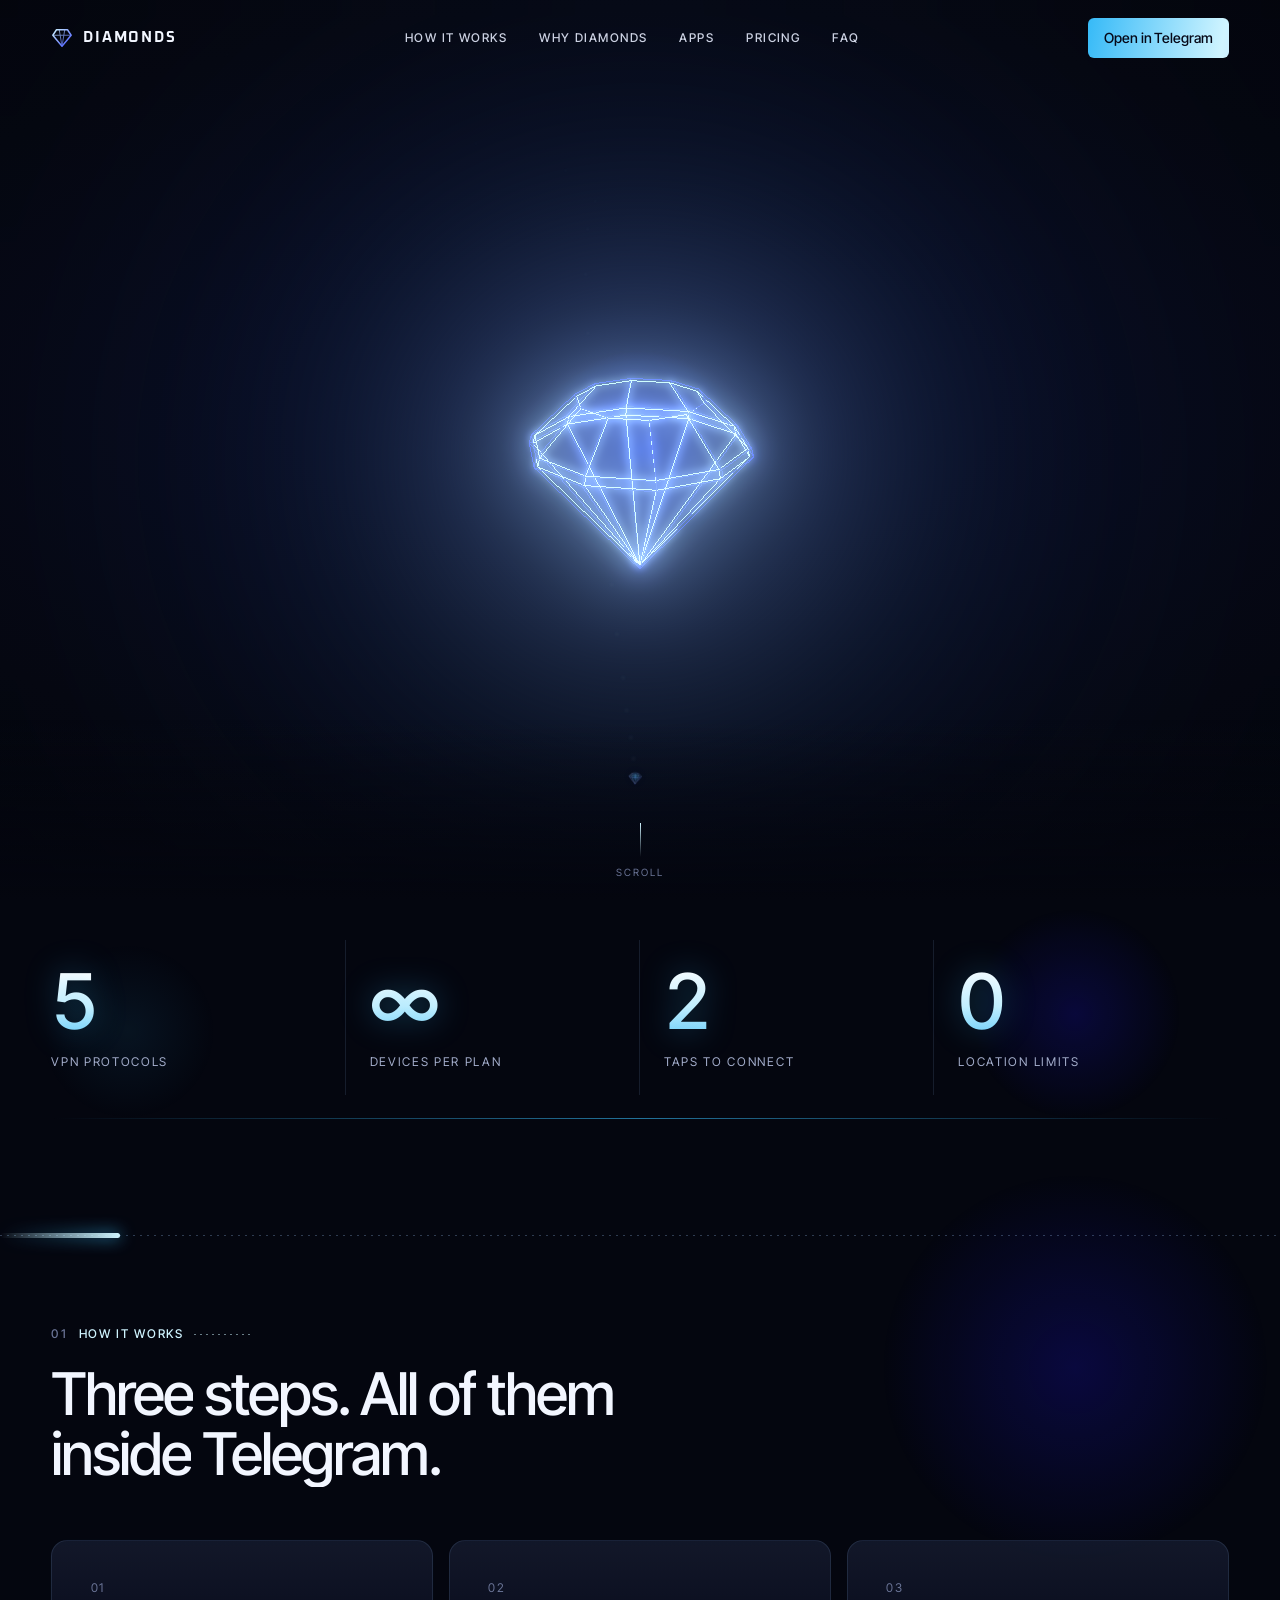
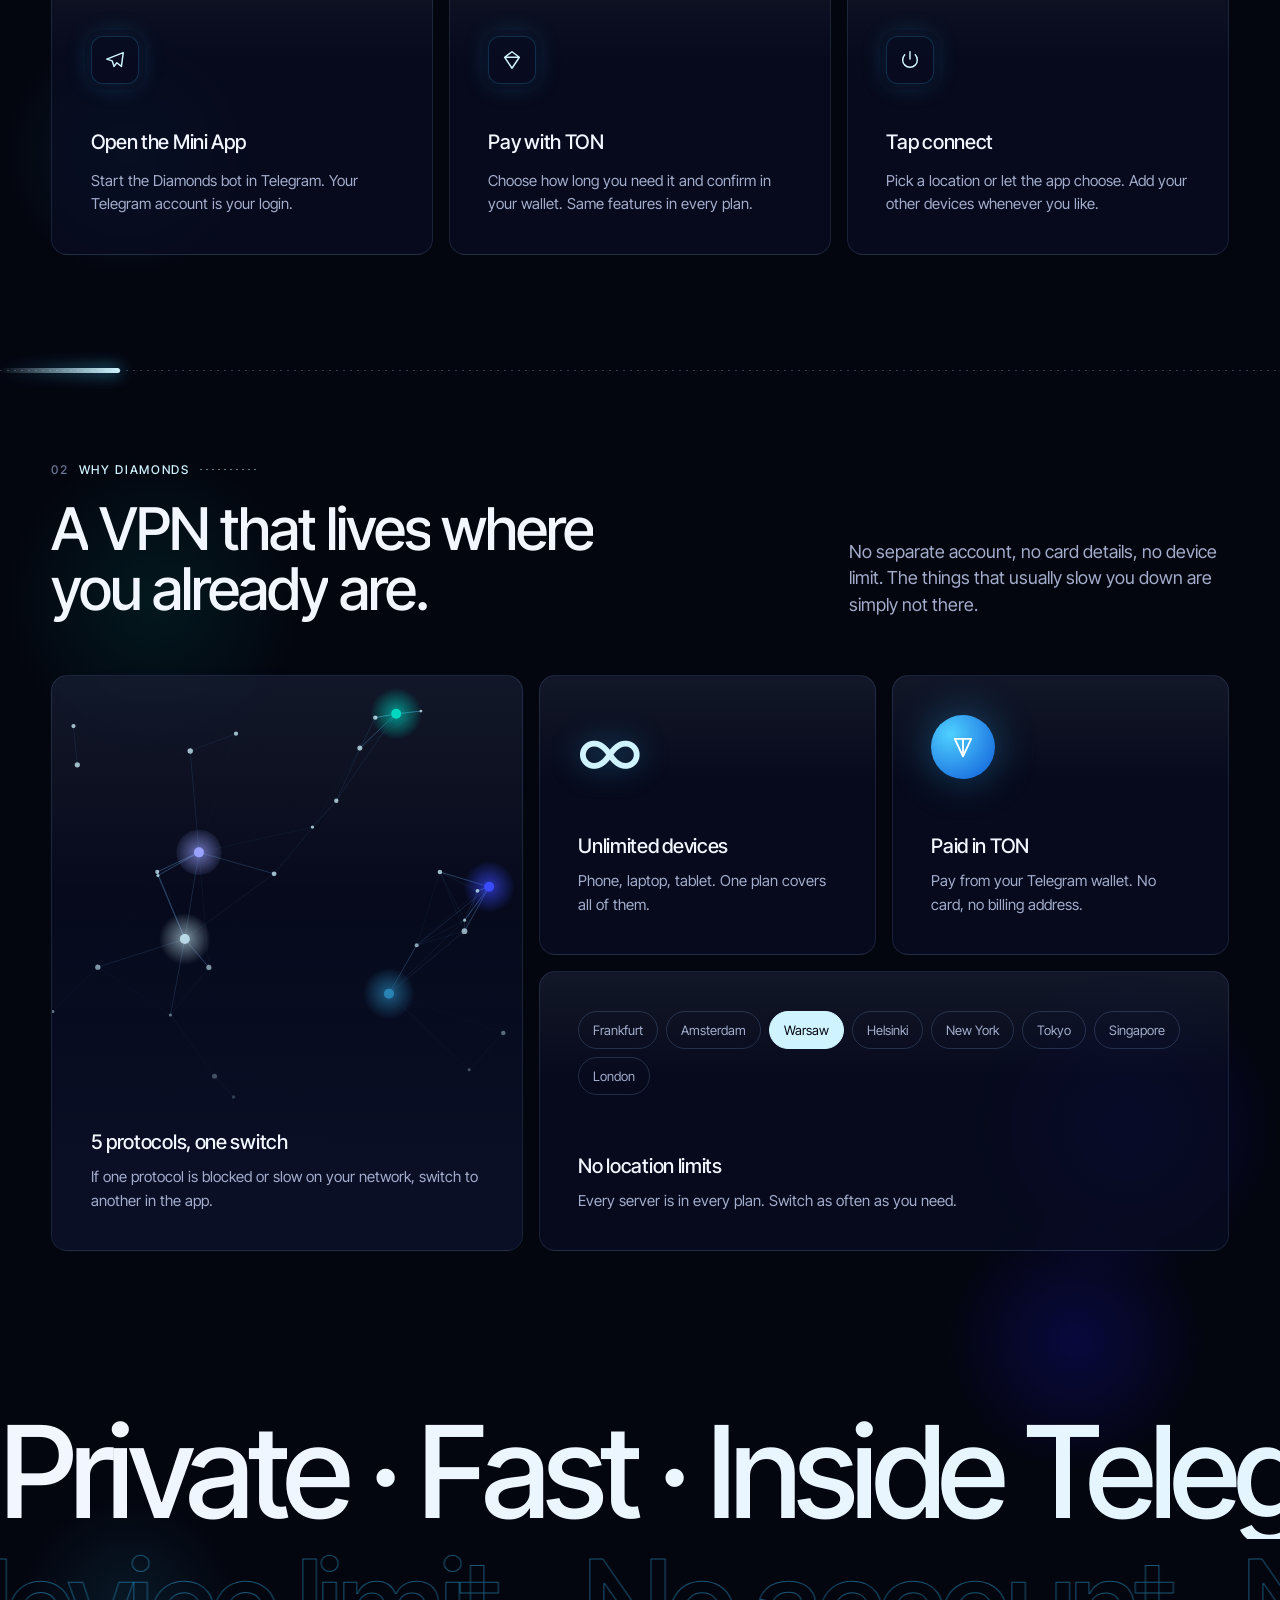
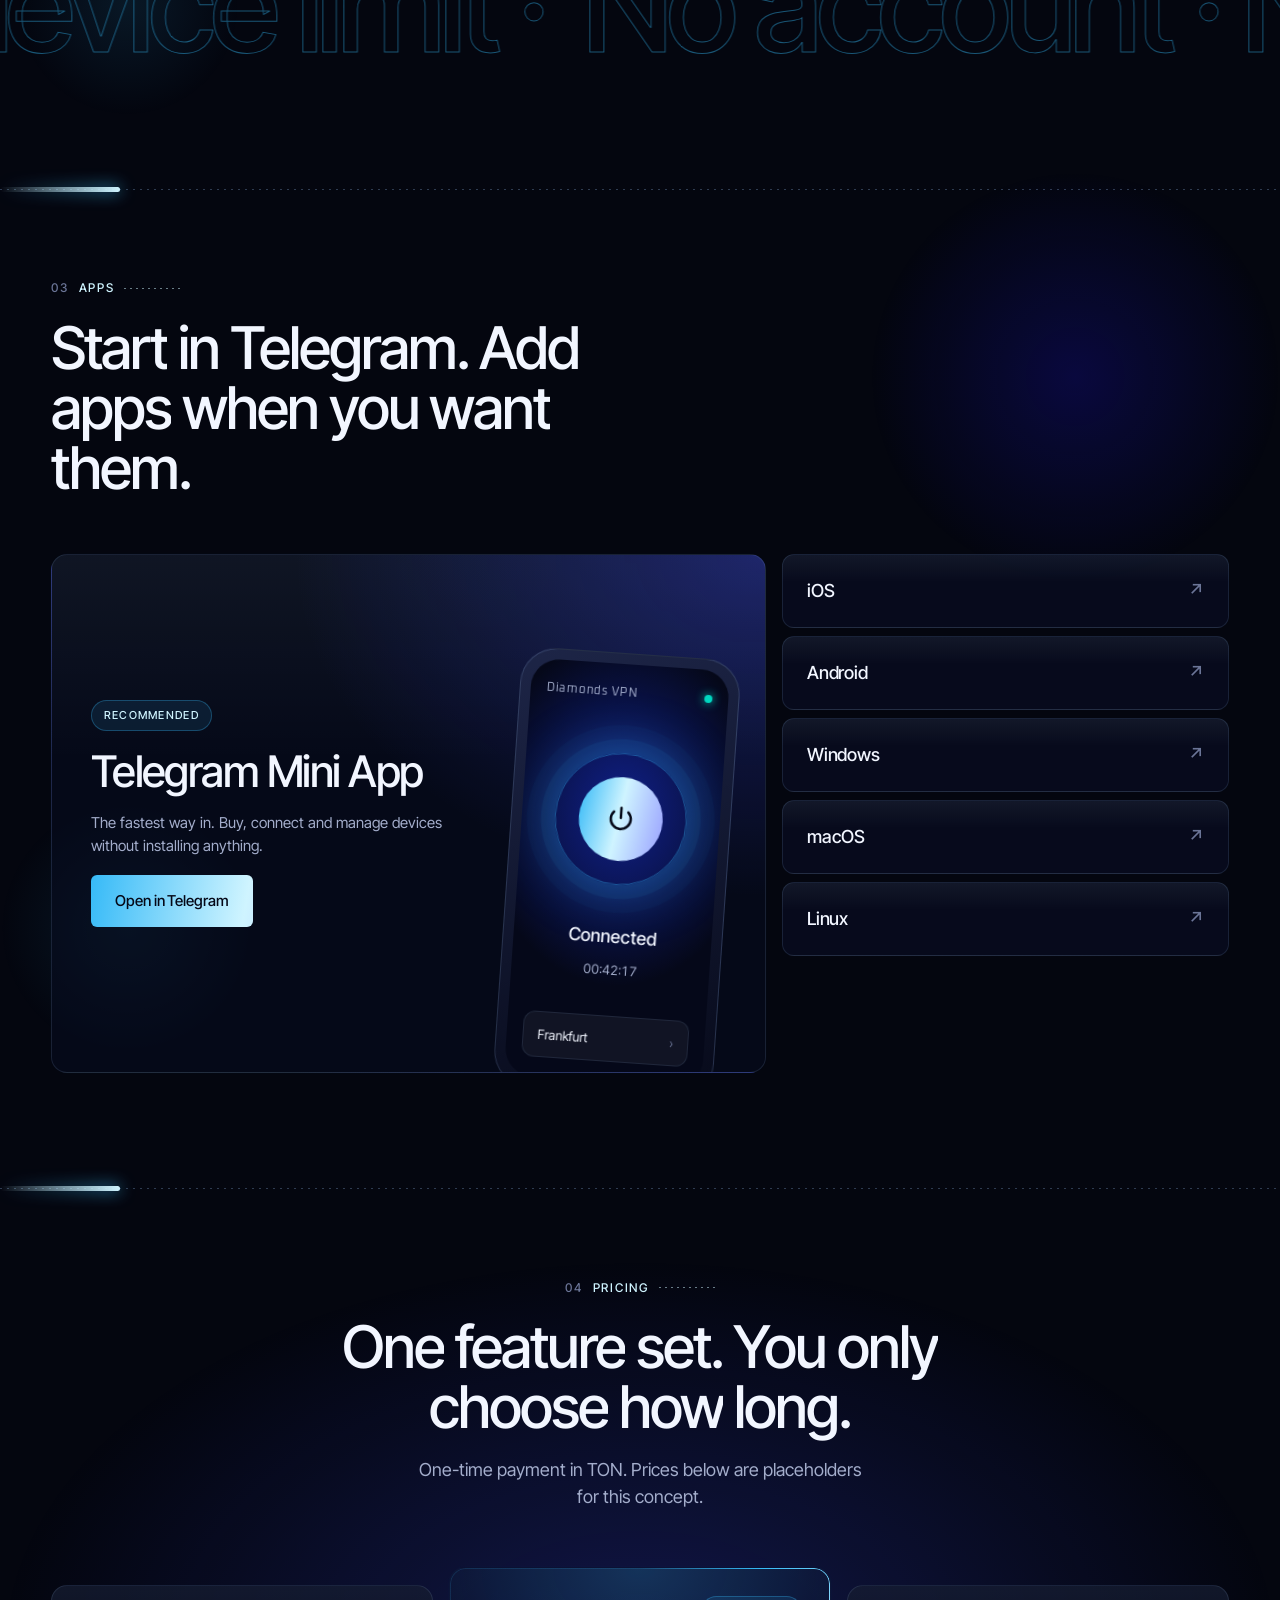
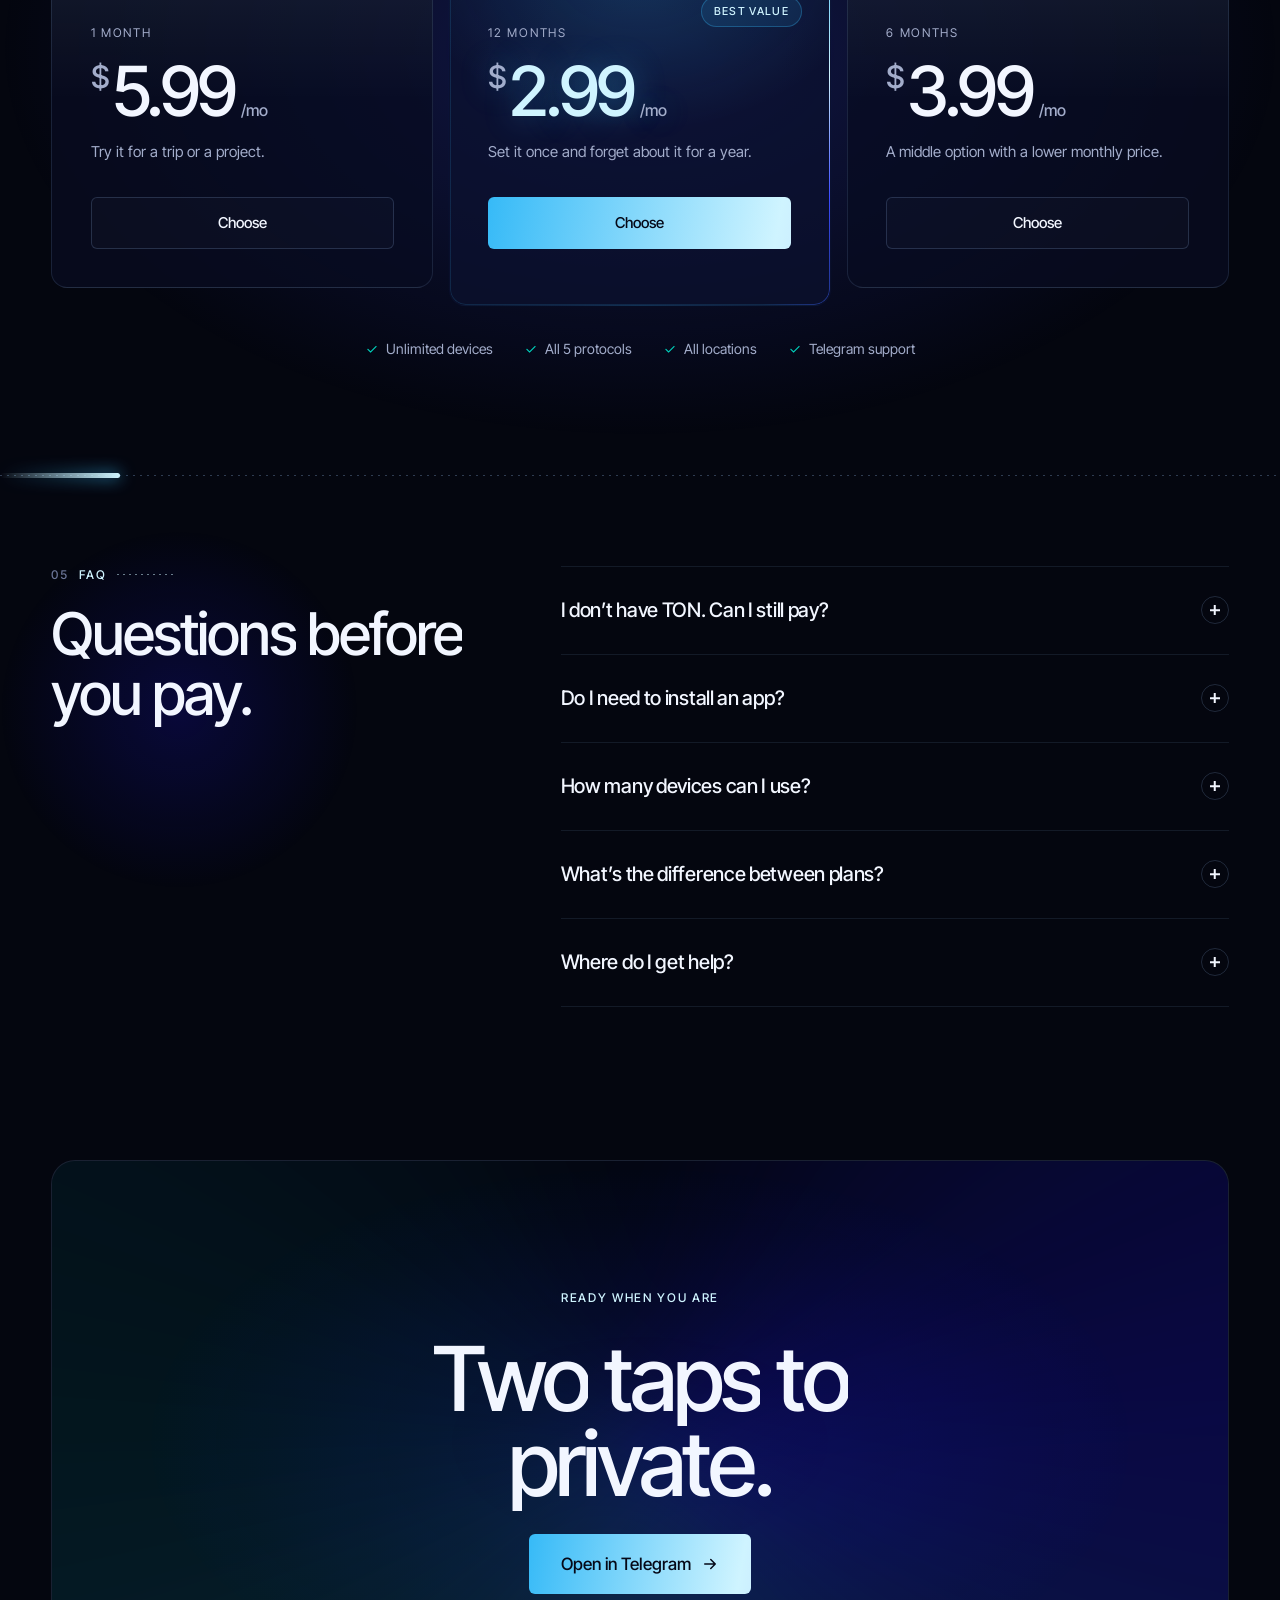
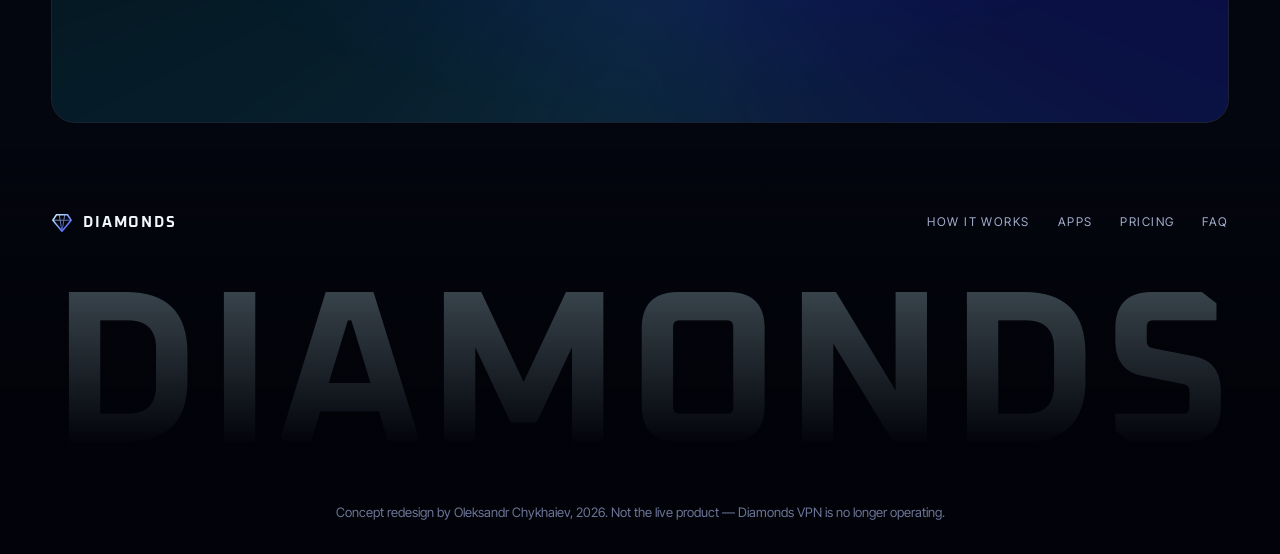
==== commit 8b9357a9: "Keep stats glow inside its section so the hero doesn't clip it Co-Authored-By: Claude Opus 5.5 <nore" ====
--- a/index.html
+++ b/index.html
@@ -8,7 +8,7 @@
   <link rel="preconnect" href="https://fonts.googleapis.com" />
   <link rel="preconnect" href="https://fonts.gstatic.com" crossorigin />
   <link href="https://fonts.googleapis.com/css2?family=Inter+Tight:wght@400;500;600&family=Oxanium:wght@600;700&display=swap" rel="stylesheet" />
-  <style>:root{--bg: #04060f;--bg-deep: #020308;--raised: #0a0f26;--raised-2: #0e1533;--line: rgba(160, 200, 255, .1);--line-2: rgba(160, 200, 255, .18);--text: #f2f6ff;--silver: #a3adcb;--mute: #6b7597;--phosphor: #cff4ff;--blue: #1c15e7;--blue-2: #3b4bff;--cyan: #36baf7;--teal: #00d7c0;--aurora: linear-gradient(100deg, #36baf7 0%, #cff4ff 48%, #9aa2ff 100%);--font: "Inter Tight", "Inter", system-ui, -apple-system, "Segoe UI", sans-serif;--logo: "Oxanium", var(--font);--gutter: clamp(16px, 4vw, 56px);--max: 1280px;--ease: cubic-bezier(.2, .7, .2, 1);color-scheme:dark}*{box-sizing:border-box;margin:0;padding:0}html{background:var(--bg-deep);-webkit-text-size-adjust:100%}html.lenis,html.lenis body{height:auto}.lenis.lenis-smooth{scroll-behavior:auto!important}body{background:var(--bg);color:var(--text);font-family:var(--font);font-weight:400;font-size:16px;line-height:1.55;-webkit-font-smoothing:antialiased;overflow-x:hidden}a{color:inherit;text-decoration:none}ol,ul{list-style:none}::selection{background:var(--blue-2);color:#fff}.eyebrow{display:inline-flex;align-items:center;gap:10px;font-size:12px;font-weight:500;letter-spacing:.14em;text-transform:uppercase;color:var(--phosphor)}.eyebrow .dot{width:6px;height:6px;border-radius:50%;background:var(--teal);box-shadow:0 0 12px var(--teal);animation:pulse 2s infinite}@keyframes pulse{50%{opacity:.35}}.display{font-size:clamp(48px,8.4vw,132px);line-height:.95;font-weight:500;letter-spacing:-.045em}.h2{font-size:clamp(34px,4.6vw,64px);line-height:1.02;font-weight:500;letter-spacing:-.035em;max-width:16ch}.h2.small{font-size:clamp(30px,3.4vw,44px)}.h3{font-size:20px;line-height:1.25;font-weight:500;letter-spacing:-.015em}.lead{font-size:clamp(17px,1.4vw,20px);line-height:1.5;color:var(--silver);max-width:46ch}.body{font-size:15px;color:var(--silver)}.split .w{display:inline-block;overflow:hidden;vertical-align:top;padding-bottom:.06em;margin-bottom:-.06em}.split .w>span{display:inline-block;will-change:transform}.btn{position:relative;display:inline-flex;align-items:center;justify-content:center;gap:10px;height:52px;padding:0 24px;border-radius:6px;font-size:15px;font-weight:500;letter-spacing:-.005em;white-space:nowrap;transition:background .3s var(--ease),color .3s var(--ease),border-color .3s var(--ease);will-change:transform}.btn-sm{height:40px;padding:0 16px;font-size:14px}.btn-lg{height:60px;padding:0 32px;font-size:17px}.btn-aurora{background:var(--aurora);background-size:200% 100%;color:#050817}.btn-aurora:hover{animation:sheen 1.6s linear infinite}@keyframes sheen{to{background-position:-200% 0}}.btn-ghost{color:var(--text);border:1px solid var(--line-2);background:#ffffff05}.btn-ghost:hover{border-color:var(--phosphor);background:#cff4ff0f}.btn:focus-visible,a:focus-visible,summary:focus-visible,button:focus-visible{outline:2px solid var(--phosphor);outline-offset:3px}.nav{position:fixed;inset:0 0 auto;z-index:50;display:flex;align-items:center;justify-content:space-between;gap:24px;padding:18px var(--gutter);transition:background .4s var(--ease),border-color .4s var(--ease),padding .4s var(--ease);border-bottom:1px solid transparent}.nav.scrolled{background:#04060fb8;backdrop-filter:blur(14px);-webkit-backdrop-filter:blur(14px);border-color:var(--line);padding-top:12px;padding-bottom:12px}.logo{display:inline-flex;align-items:center;gap:10px;font-family:var(--logo);font-weight:700;letter-spacing:.12em;font-size:15px}.nav-links{display:flex;gap:32px}.nav-links a{font-size:12px;font-weight:500;letter-spacing:.12em;text-transform:uppercase;color:#e8eeffe0;transition:color .25s;position:relative}.nav-links a:after{content:"";position:absolute;left:0;right:0;bottom:-6px;height:1px;background:var(--phosphor);transform:scaleX(0);transform-origin:right;transition:transform .35s var(--ease)}.nav-links a:hover{color:var(--text)}.nav-links a:hover:after{transform:scaleX(1);transform-origin:left}.hero{position:relative;height:100vh;height:100svh;min-height:640px;overflow:hidden;background:radial-gradient(120% 80% at 50% 45%,#070b22 0%,var(--bg) 55%,var(--bg-deep) 100%)}.hero-canvas{position:absolute;inset:0;width:100%;height:100%;display:block}.hero-vignette{position:absolute;inset:auto 0 0;height:180px;pointer-events:none;background:linear-gradient(180deg,rgba(4,6,15,0),var(--bg))}.hero-content{position:relative;z-index:2;height:100%;max-width:var(--max);margin:0 auto;display:flex;flex-direction:column;justify-content:space-between;padding:96px var(--gutter) 96px;pointer-events:none}.hero-content a{pointer-events:auto}.hero-content{align-items:center;text-align:center}.hero-title{max-width:14ch;font-size:clamp(44px,6.6vw,108px)}.hero-eyebrow{margin-bottom:20px}.hero-content{justify-content:center}.hero-bottom{display:flex;flex-direction:column;align-items:center;gap:28px;margin-top:24px}.hero-lead{max-width:44ch;color:#d3dbf0}.hero-actions{display:flex;gap:12px;flex-wrap:wrap;justify-content:center}.hero [data-reveal]{opacity:0}.replay{position:absolute;right:var(--gutter);top:104px;z-index:3;display:inline-flex;align-items:center;gap:6px;padding:8px 12px;border-radius:999px;border:1px solid var(--line-2);background:#04060f66;color:var(--silver);font:500 11px/1 var(--font);letter-spacing:.12em;text-transform:uppercase;cursor:pointer;opacity:0;transition:opacity .4s,color .2s,border-color .2s}.replay.show{opacity:1}.replay:hover{color:var(--text);border-color:var(--phosphor)}.scroll-hint{position:absolute;left:50%;bottom:20px;transform:translate(-50%);z-index:2;display:flex;flex-direction:column;align-items:center;gap:8px;font-size:10px;letter-spacing:.2em;text-transform:uppercase;color:var(--mute)}.scroll-hint span{width:1px;height:34px;background:linear-gradient(var(--phosphor),transparent);animation:drop 2s var(--ease) infinite;transform-origin:top}@keyframes drop{0%{transform:scaleY(0)}50%{transform:scaleY(1)}to{transform:scaleY(1);opacity:0}}.stats{max-width:var(--max);margin:0 auto;padding:40px var(--gutter) 24px;display:grid;grid-template-columns:repeat(4,1fr);border-bottom:1px solid var(--line)}.stat{padding:24px 24px 24px 0;border-right:1px solid var(--line)}.stat+.stat{padding-left:24px}.stat:last-child{border-right:0}.stat-num{font-size:clamp(48px,6vw,88px);line-height:1;font-weight:500;letter-spacing:-.05em;color:var(--phosphor);text-shadow:0 0 32px rgba(54,186,247,.35);font-variant-numeric:tabular-nums}.stat-label{margin-top:12px;font-size:12px;letter-spacing:.14em;text-transform:uppercase;color:var(--silver)}.section{max-width:var(--max);margin:0 auto;padding:clamp(96px,12vw,160px) var(--gutter) 0}.section-head{display:flex;flex-direction:column;gap:20px;margin-bottom:56px}.section-head.row{flex-direction:row;align-items:flex-end;justify-content:space-between;gap:40px}.section-head.row>div{display:flex;flex-direction:column;gap:20px}.section-head.center{align-items:center;text-align:center}.section-head.center .h2{max-width:20ch}.narrow{max-width:38ch}.card{position:relative;background:var(--raised);border:1px solid var(--line);border-radius:16px;padding:clamp(28px,3vw,40px);overflow:hidden;isolation:isolate;transition:border-color .4s var(--ease)}.card.spot:before{content:"";position:absolute;inset:0;z-index:-1;opacity:0;transition:opacity .4s;background:radial-gradient(380px circle at var(--mx, 50%) var(--my, 50%),rgba(54,186,247,.14),transparent 60%)}.card.spot:before{opacity:var(--dg, 0)}.card.spot:hover:before{opacity:1}.card{box-shadow:0 0 0 1px rgba(54,186,247,calc(var(--dg, 0) * .55)),0 0 60px -14px rgba(54,186,247,calc(var(--dg, 0) * .55))}.card.spot:hover{border-color:var(--line-2)}.steps{display:grid;grid-template-columns:repeat(3,1fr);gap:16px}.step{display:flex;flex-direction:column;gap:14px;min-height:300px}.step-n{font-size:12px;letter-spacing:.14em;color:var(--mute)}.step-ico{width:48px;height:48px;border-radius:12px;display:grid;place-items:center;color:var(--phosphor);background:#36baf714;border:1px solid rgba(54,186,247,.2);margin:24px 0 auto}.step-ico svg{width:22px;height:22px}.step .h3{margin-top:32px}.bento{display:grid;grid-template-columns:1.4fr 1fr 1fr;grid-template-rows:auto auto;gap:16px}.bento .card{display:flex;flex-direction:column;gap:10px;min-height:280px}.bento-net{grid-row:span 2;min-height:576px!important;justify-content:flex-end}.net-canvas{position:absolute;inset:0;width:100%;height:100%;z-index:-1}.bento-net:after{content:"";position:absolute;inset:0;z-index:-1;background:linear-gradient(180deg,transparent 40%,var(--raised) 88%);pointer-events:none}.bento-wide{grid-column:span 2;justify-content:flex-end}.card-foot{display:flex;flex-direction:column;gap:10px}.big-ico{font-size:72px;line-height:1;color:var(--phosphor);letter-spacing:-.05em;margin-bottom:auto;text-shadow:0 0 30px rgba(54,186,247,.4)}.ton-badge{width:64px;height:64px;border-radius:50%;display:grid;place-items:center;background:radial-gradient(circle at 30% 30%,#4fd0ff,#0e5bd8);color:#fff;margin-bottom:auto;box-shadow:0 0 40px #36baf759}.ton-badge svg{width:28px;height:28px}.locations{display:flex;flex-wrap:wrap;gap:8px;margin-bottom:auto}.locations span{padding:8px 14px;border-radius:999px;border:1px solid var(--line-2);font-size:13px;color:var(--silver);transition:color .3s,border-color .3s,background .3s}.locations span.on{color:var(--bg);background:var(--phosphor);border-color:var(--phosphor)}.kinetic{padding:clamp(96px,12vw,160px) 0 0;overflow-x:clip;overflow-y:visible}.kinetic-row{display:flex;width:max-content;white-space:nowrap;font-size:clamp(56px,10vw,160px);font-weight:500;letter-spacing:-.05em;line-height:1.05;will-change:transform}.k1{color:var(--text)}.k2{color:transparent;-webkit-text-stroke:1px rgba(207,244,255,.35)}.kinetic-row span{padding-right:.3em}.apps{display:grid;grid-template-columns:1.6fr 1fr;gap:16px}.app-main{display:grid;grid-template-columns:1fr auto;gap:32px;align-items:center;background:radial-gradient(120% 120% at 100% 0%,rgba(59,75,255,.28),transparent 55%),var(--raised)}.app-copy{display:flex;flex-direction:column;gap:18px;align-items:flex-start}.pill{display:inline-block;padding:6px 12px;border-radius:999px;font-size:11px;font-weight:500;letter-spacing:.12em;text-transform:uppercase;color:var(--phosphor);background:#36baf71a;border:1px solid rgba(54,186,247,.3)}.phone{width:220px;height:440px;border-radius:36px;padding:10px;background:linear-gradient(160deg,#1d2547,#070a1a);border:1px solid var(--line-2);will-change:transform}.phone-screen{height:100%;border-radius:28px;background:radial-gradient(100% 60% at 50% 35%,#10208a,#050819 70%);display:flex;flex-direction:column;align-items:center;padding:20px 16px;gap:10px;overflow:hidden}.ph-top{width:100%;display:flex;justify-content:space-between;align-items:center;font-family:var(--logo);font-size:12px;letter-spacing:.06em;color:var(--silver)}.ph-dot{width:8px;height:8px;border-radius:50%;background:var(--teal);box-shadow:0 0 10px var(--teal)}.ph-ring{margin-top:40px;width:132px;height:132px;border-radius:50%;display:grid;place-items:center;border:1px solid rgba(54,186,247,.4);box-shadow:0 0 0 14px #36baf70f,0 0 0 28px #36baf708,0 0 60px #36baf759;animation:ring 3s ease-in-out infinite}@keyframes ring{50%{box-shadow:0 0 0 18px #36baf714,0 0 0 36px #36baf708,0 0 80px #36baf780}}.ph-core{width:84px;height:84px;border-radius:50%;display:grid;place-items:center;background:var(--aurora);color:#050817}.ph-core svg{width:30px;height:30px}.ph-status{margin-top:28px;font-size:18px;font-weight:500}.ph-time{font-size:13px;color:var(--silver);font-variant-numeric:tabular-nums}.ph-loc{margin-top:auto;width:100%;display:flex;justify-content:space-between;padding:12px 14px;border-radius:12px;background:#ffffff0d;border:1px solid var(--line);font-size:13px}.ph-chev{color:var(--mute)}.app-list{display:flex;flex-direction:column;gap:8px}.app-item{display:flex;justify-content:space-between;align-items:center;padding:22px 24px;font-size:18px;font-weight:500;letter-spacing:-.01em;border-radius:12px;cursor:default}.app-item .arrow{color:var(--mute);transition:transform .4s var(--ease),color .3s}.app-item:hover .arrow{transform:translate(3px,-3px);color:var(--phosphor)}.plans{display:grid;grid-template-columns:repeat(3,1fr);gap:16px;align-items:stretch}.plan{display:flex;flex-direction:column;gap:14px}.plan .btn{margin-top:20px}.plan-name{font-size:12px;letter-spacing:.14em;text-transform:uppercase;color:var(--silver)}.plan-price{font-size:clamp(56px,5.4vw,76px);line-height:1;font-weight:500;letter-spacing:-.05em}.plan-price .cur{font-size:.45em;vertical-align:.9em;margin-right:2px;color:var(--silver);letter-spacing:0}.plan-price .per{font-size:16px;letter-spacing:0;color:var(--silver);margin-left:6px}.plans{align-items:center}.plan-best{padding-top:56px!important;padding-bottom:56px!important;z-index:1;border-color:#36baf773;background:radial-gradient(100% 80% at 50% 0%,rgba(54,186,247,.16),transparent 60%),var(--raised-2)}.plan-best .plan-price{color:var(--phosphor);text-shadow:0 0 30px rgba(54,186,247,.35)}.plan-best .pill{position:absolute;top:28px;right:28px}.includes{display:flex;justify-content:center;flex-wrap:wrap;gap:12px 32px;margin-top:32px;color:var(--silver);font-size:14px}.includes li:before{content:"\2713";color:var(--teal);margin-right:8px}.faq-wrap{display:grid;grid-template-columns:1fr 1.5fr;gap:64px;align-items:start}.faq-wrap .section-head{position:sticky;top:120px}.faq{border-top:1px solid var(--line)}.faq-item{border-bottom:1px solid var(--line)}.faq-item summary{list-style:none;cursor:pointer;display:flex;justify-content:space-between;align-items:center;gap:24px;padding:28px 0;font-size:20px;font-weight:500;letter-spacing:-.015em;transition:color .25s}.faq-item summary::-webkit-details-marker{display:none}.faq-item summary:hover{color:var(--phosphor)}.faq-ico{position:relative;flex:none;width:28px;height:28px;border-radius:50%;border:1px solid var(--line-2)}.faq-ico:before,.faq-ico:after{content:"";position:absolute;left:50%;top:50%;width:10px;height:1.5px;background:currentColor;transform:translate(-50%,-50%);transition:transform .35s var(--ease)}.faq-ico:after{transform:translate(-50%,-50%) rotate(90deg)}.faq-item[open] .faq-ico:after{transform:translate(-50%,-50%) rotate(0)}.faq-body{overflow:hidden}.faq-body p{padding:0 48px 28px 0;color:var(--silver);max-width:60ch}.cta{position:relative;margin:clamp(96px,12vw,160px) auto 0;max-width:calc(var(--max) - 2 * var(--gutter));width:calc(100% - 2 * var(--gutter));padding:clamp(80px,10vw,140px) 24px;border-radius:24px;overflow:hidden;display:flex;flex-direction:column;align-items:center;text-align:center;gap:28px;background:var(--raised);border:1px solid var(--line);isolation:isolate}.cta-glow{position:absolute;inset:-40%;z-index:-1;background:conic-gradient(from 0deg at 50% 50%,#1c15e700,#1c15e773,#36baf759,#00d7c026,#1c15e700);filter:blur(60px);animation:spin 14s linear infinite;will-change:transform}@keyframes spin{to{transform:rotate(360deg)}}.cta-title{font-size:clamp(44px,7vw,108px);max-width:12ch}.footer{position:relative;margin-top:24px;background:var(--bg-deep);padding:64px var(--gutter) 32px;overflow:hidden}.footer-top{max-width:var(--max);margin:0 auto;display:flex;justify-content:space-between;align-items:center;gap:24px;flex-wrap:wrap}.footer-top nav{display:flex;gap:28px;flex-wrap:wrap}.footer-top nav a{font-size:12px;letter-spacing:.12em;text-transform:uppercase;color:var(--silver)}.footer-top nav a:hover{color:var(--text)}.footer-word{font-family:var(--logo);font-weight:700;font-size:clamp(64px,17vw,260px);line-height:.9;letter-spacing:.02em;text-align:center;margin:48px 0 24px;background:linear-gradient(180deg,#cff4ff29,#cff4ff00 85%);-webkit-background-clip:text;background-clip:text;color:transparent;user-select:none}.footer-note{max-width:var(--max);margin:0 auto;font-size:13px;color:var(--mute);text-align:center}.cursor{position:fixed;left:0;top:0;width:28px;height:28px;margin:-14px 0 0 -14px;border-radius:50%;border:1px solid rgba(207,244,255,.6);pointer-events:none;z-index:100;mix-blend-mode:difference;transition:width .3s var(--ease),height .3s var(--ease),margin .3s var(--ease),background .3s,opacity .3s;opacity:0}.cursor.on{opacity:1}.cursor.hover{width:64px;height:64px;margin:-32px 0 0 -32px;background:#cff4ffe6;border-color:transparent}@media(hover:none){.cursor{display:none}}@media(max-width:1024px){.nav-links{display:none}.bento{grid-template-columns:1fr 1fr}.bento-net{grid-row:auto;grid-column:span 2;min-height:420px!important}.apps{grid-template-columns:1fr}.app-list{display:grid;grid-template-columns:repeat(5,1fr)}.app-item{flex-direction:column;align-items:flex-start;gap:18px}.faq-wrap{grid-template-columns:1fr;gap:0}.faq-wrap .section-head{position:static}}@media(max-width:760px){.hero-content{padding-bottom:72px}.hero-bottom{gap:22px}.hero-eyebrow{font-size:11px;letter-spacing:.1em}.replay{top:80px;right:16px;font-size:0;gap:0;padding:10px}.stats{grid-template-columns:1fr 1fr}.stat{padding:24px 16px 24px 0!important;border-right:0;border-bottom:1px solid var(--line)}.stat:nth-child(odd){border-right:1px solid var(--line)}.stat:nth-child(2n){padding-left:16px!important}.stat:nth-last-child(-n+2){border-bottom:0}.section-head.row{flex-direction:column;align-items:flex-start}.steps,.plans{grid-template-columns:1fr}.step{min-height:0}.bento{grid-template-columns:1fr}.bento-net,.bento-wide{grid-column:auto}.app-main{grid-template-columns:1fr}.phone{margin:0 auto}.app-list{grid-template-columns:1fr 1fr}.faq-item summary{font-size:17px}.scroll-hint{display:none}}@media(prefers-reduced-motion:reduce){*,*:before,*:after{animation:none!important;transition:none!important}}.roamer{position:fixed;inset:0;width:100%;height:100%;pointer-events:none;z-index:40}.dia-anchor{position:absolute;width:0;height:0;pointer-events:none}.section-head,.stats,.section,.kinetic,.plans{position:relative}@media(max-width:760px){.plan-best{order:-1}}.bg-field{position:fixed;inset:0;width:100%;height:100%;z-index:0;pointer-events:none;opacity:0;transition:opacity .2s linear}main,.footer{position:relative;z-index:1}.hero{z-index:2}.section:before,.stats:before,.kinetic:before{content:"";position:absolute;z-index:-1;pointer-events:none;inset:-10% 0;background:radial-gradient(closest-side circle at 84% 26%,rgba(28,21,231,.22),transparent),radial-gradient(closest-side circle at 10% 78%,rgba(54,186,247,.1),transparent)}#why:before{background:radial-gradient(closest-side circle at 12% 30%,rgba(0,215,192,.09),transparent),radial-gradient(closest-side circle at 88% 80%,rgba(28,21,231,.22),transparent)}#pricing:before{background:radial-gradient(closest-side at 50% 58%,rgba(59,75,255,.24),transparent)}#faq:before{background:radial-gradient(closest-side circle at 14% 45%,rgba(28,21,231,.2),transparent)}.card{background:linear-gradient(180deg,#cff4ff0e,#cff4ff00 38%),#090d22bd;border-color:#a0c8ff1f}.app-main{background:radial-gradient(120% 120% at 100% 0%,rgba(59,75,255,.32),transparent 55%),linear-gradient(180deg,rgba(207,244,255,.05),transparent 40%),#090d228c}.plan-best{background:radial-gradient(100% 80% at 50% 0%,rgba(54,186,247,.2),transparent 60%),#0c1230b3;border-color:transparent}.plan-best:after{content:"";position:absolute;inset:0;border-radius:inherit;padding:1px;pointer-events:none;background:conic-gradient(from var(--ang, 0deg),rgba(54,186,247,.15),#36baf7,#cff4ff,#3b4bff,rgba(54,186,247,.15) 40%,rgba(54,186,247,.15));-webkit-mask:linear-gradient(#000 0 0) content-box,linear-gradient(#000 0 0);-webkit-mask-composite:xor;mask-composite:exclude;animation:spinang 6s linear infinite}@property --ang{syntax: "<angle>"; inherits: false; initial-value: 0deg;}@keyframes spinang{to{--ang: 360deg}}.eyebrow .idx{color:var(--mute);font-variant-numeric:tabular-nums}.section-head .eyebrow:after{content:"";width:56px;height:1px;background:repeating-linear-gradient(90deg,rgba(207,244,255,.5) 0 2px,transparent 2px 6px)}.route{position:relative;z-index:1;width:100%;margin:clamp(80px,9vw,120px) 0 0;height:1px}.route:before{content:"";position:absolute;left:0;right:0;top:0;height:1px;background:repeating-linear-gradient(90deg,rgba(160,200,255,.28) 0 2px,transparent 2px 7px)}.route span{position:absolute;top:-2px;left:0;width:120px;height:5px;border-radius:4px;background:linear-gradient(90deg,transparent,#cff4ff);filter:drop-shadow(0 0 8px #36baf7);animation:travel 5.5s cubic-bezier(.6,0,.4,1) infinite}@keyframes travel{0%{transform:translate(0);opacity:0}10%{opacity:1}90%{opacity:1}to{transform:translate(calc(100vw - 120px));opacity:0}}.route+.section{padding-top:clamp(64px,7vw,96px)}.steps{position:relative}.step-ico{position:relative;z-index:4;background:#090d22e6;box-shadow:0 0 0 6px #090d228c,0 0 24px #36baf740}.stats{border-bottom:0}.stats:after{content:"";position:absolute;left:var(--gutter);right:var(--gutter);bottom:0;height:1px;background:linear-gradient(90deg,transparent,rgba(54,186,247,.6),transparent)}.stat{border-right-color:#a0c8ff1f}.stat-num{background:linear-gradient(180deg,#fff 10%,#cff4ff 55%,#36baf7 120%);-webkit-background-clip:text;background-clip:text;color:transparent}.k1{background:linear-gradient(90deg,#f2f6ff,#cff4ff 35%,#36baf7 55%,#f2f6ff 80%);background-size:200% 100%;-webkit-background-clip:text;background-clip:text;color:transparent;animation:shine 8s linear infinite}@keyframes shine{to{background-position:-200% 0}}.k2{-webkit-text-stroke:1px rgba(54,186,247,.45)}.cta{background:radial-gradient(60% 70% at 50% 50%,rgba(28,21,231,.18),transparent 70%),#06091a40;border-color:#a0c8ff24}.cta-glow{opacity:.55}.cta-title{text-shadow:none}.footer{background:linear-gradient(180deg,transparent,rgba(2,3,8,.85) 60%)}.footer-word{background:linear-gradient(180deg,#cff4ff47,#36baf700 85%);-webkit-background-clip:text;background-clip:text}@media(max-width:760px){.route span{width:70px}@keyframes travel{0%{transform:translate(0);opacity:0}10%,90%{opacity:1}to{transform:translate(calc(100vw - 70px));opacity:0}}}
+  <style>:root{--bg: #04060f;--bg-deep: #020308;--raised: #0a0f26;--raised-2: #0e1533;--line: rgba(160, 200, 255, .1);--line-2: rgba(160, 200, 255, .18);--text: #f2f6ff;--silver: #a3adcb;--mute: #6b7597;--phosphor: #cff4ff;--blue: #1c15e7;--blue-2: #3b4bff;--cyan: #36baf7;--teal: #00d7c0;--aurora: linear-gradient(100deg, #36baf7 0%, #cff4ff 48%, #9aa2ff 100%);--font: "Inter Tight", "Inter", system-ui, -apple-system, "Segoe UI", sans-serif;--logo: "Oxanium", var(--font);--gutter: clamp(16px, 4vw, 56px);--max: 1280px;--ease: cubic-bezier(.2, .7, .2, 1);color-scheme:dark}*{box-sizing:border-box;margin:0;padding:0}html{background:var(--bg-deep);-webkit-text-size-adjust:100%}html.lenis,html.lenis body{height:auto}.lenis.lenis-smooth{scroll-behavior:auto!important}body{background:var(--bg);color:var(--text);font-family:var(--font);font-weight:400;font-size:16px;line-height:1.55;-webkit-font-smoothing:antialiased;overflow-x:hidden}a{color:inherit;text-decoration:none}ol,ul{list-style:none}::selection{background:var(--blue-2);color:#fff}.eyebrow{display:inline-flex;align-items:center;gap:10px;font-size:12px;font-weight:500;letter-spacing:.14em;text-transform:uppercase;color:var(--phosphor)}.eyebrow .dot{width:6px;height:6px;border-radius:50%;background:var(--teal);box-shadow:0 0 12px var(--teal);animation:pulse 2s infinite}@keyframes pulse{50%{opacity:.35}}.display{font-size:clamp(48px,8.4vw,132px);line-height:.95;font-weight:500;letter-spacing:-.045em}.h2{font-size:clamp(34px,4.6vw,64px);line-height:1.02;font-weight:500;letter-spacing:-.035em;max-width:16ch}.h2.small{font-size:clamp(30px,3.4vw,44px)}.h3{font-size:20px;line-height:1.25;font-weight:500;letter-spacing:-.015em}.lead{font-size:clamp(17px,1.4vw,20px);line-height:1.5;color:var(--silver);max-width:46ch}.body{font-size:15px;color:var(--silver)}.split .w{display:inline-block;overflow:hidden;vertical-align:top;padding-bottom:.06em;margin-bottom:-.06em}.split .w>span{display:inline-block;will-change:transform}.btn{position:relative;display:inline-flex;align-items:center;justify-content:center;gap:10px;height:52px;padding:0 24px;border-radius:6px;font-size:15px;font-weight:500;letter-spacing:-.005em;white-space:nowrap;transition:background .3s var(--ease),color .3s var(--ease),border-color .3s var(--ease);will-change:transform}.btn-sm{height:40px;padding:0 16px;font-size:14px}.btn-lg{height:60px;padding:0 32px;font-size:17px}.btn-aurora{background:var(--aurora);background-size:200% 100%;color:#050817}.btn-aurora:hover{animation:sheen 1.6s linear infinite}@keyframes sheen{to{background-position:-200% 0}}.btn-ghost{color:var(--text);border:1px solid var(--line-2);background:#ffffff05}.btn-ghost:hover{border-color:var(--phosphor);background:#cff4ff0f}.btn:focus-visible,a:focus-visible,summary:focus-visible,button:focus-visible{outline:2px solid var(--phosphor);outline-offset:3px}.nav{position:fixed;inset:0 0 auto;z-index:50;display:flex;align-items:center;justify-content:space-between;gap:24px;padding:18px var(--gutter);transition:background .4s var(--ease),border-color .4s var(--ease),padding .4s var(--ease);border-bottom:1px solid transparent}.nav.scrolled{background:#04060fb8;backdrop-filter:blur(14px);-webkit-backdrop-filter:blur(14px);border-color:var(--line);padding-top:12px;padding-bottom:12px}.logo{display:inline-flex;align-items:center;gap:10px;font-family:var(--logo);font-weight:700;letter-spacing:.12em;font-size:15px}.nav-links{display:flex;gap:32px}.nav-links a{font-size:12px;font-weight:500;letter-spacing:.12em;text-transform:uppercase;color:#e8eeffe0;transition:color .25s;position:relative}.nav-links a:after{content:"";position:absolute;left:0;right:0;bottom:-6px;height:1px;background:var(--phosphor);transform:scaleX(0);transform-origin:right;transition:transform .35s var(--ease)}.nav-links a:hover{color:var(--text)}.nav-links a:hover:after{transform:scaleX(1);transform-origin:left}.hero{position:relative;height:100vh;height:100svh;min-height:640px;overflow:hidden;background:radial-gradient(120% 80% at 50% 45%,#070b22 0%,var(--bg) 55%,var(--bg-deep) 100%)}.hero-canvas{position:absolute;inset:0;width:100%;height:100%;display:block}.hero-vignette{position:absolute;inset:auto 0 0;height:180px;pointer-events:none;background:linear-gradient(180deg,rgba(4,6,15,0),var(--bg))}.hero-content{position:relative;z-index:2;height:100%;max-width:var(--max);margin:0 auto;display:flex;flex-direction:column;justify-content:space-between;padding:96px var(--gutter) 96px;pointer-events:none}.hero-content a{pointer-events:auto}.hero-content{align-items:center;text-align:center}.hero-title{max-width:14ch;font-size:clamp(44px,6.6vw,108px)}.hero-eyebrow{margin-bottom:20px}.hero-content{justify-content:center}.hero-bottom{display:flex;flex-direction:column;align-items:center;gap:28px;margin-top:24px}.hero-lead{max-width:44ch;color:#d3dbf0}.hero-actions{display:flex;gap:12px;flex-wrap:wrap;justify-content:center}.hero [data-reveal]{opacity:0}.replay{position:absolute;right:var(--gutter);top:104px;z-index:3;display:inline-flex;align-items:center;gap:6px;padding:8px 12px;border-radius:999px;border:1px solid var(--line-2);background:#04060f66;color:var(--silver);font:500 11px/1 var(--font);letter-spacing:.12em;text-transform:uppercase;cursor:pointer;opacity:0;transition:opacity .4s,color .2s,border-color .2s}.replay.show{opacity:1}.replay:hover{color:var(--text);border-color:var(--phosphor)}.scroll-hint{position:absolute;left:50%;bottom:20px;transform:translate(-50%);z-index:2;display:flex;flex-direction:column;align-items:center;gap:8px;font-size:10px;letter-spacing:.2em;text-transform:uppercase;color:var(--mute)}.scroll-hint span{width:1px;height:34px;background:linear-gradient(var(--phosphor),transparent);animation:drop 2s var(--ease) infinite;transform-origin:top}@keyframes drop{0%{transform:scaleY(0)}50%{transform:scaleY(1)}to{transform:scaleY(1);opacity:0}}.stats{max-width:var(--max);margin:0 auto;padding:40px var(--gutter) 24px;display:grid;grid-template-columns:repeat(4,1fr);border-bottom:1px solid var(--line)}.stat{padding:24px 24px 24px 0;border-right:1px solid var(--line)}.stat+.stat{padding-left:24px}.stat:last-child{border-right:0}.stat-num{font-size:clamp(48px,6vw,88px);line-height:1;font-weight:500;letter-spacing:-.05em;color:var(--phosphor);text-shadow:0 0 32px rgba(54,186,247,.35);font-variant-numeric:tabular-nums}.stat-label{margin-top:12px;font-size:12px;letter-spacing:.14em;text-transform:uppercase;color:var(--silver)}.section{max-width:var(--max);margin:0 auto;padding:clamp(96px,12vw,160px) var(--gutter) 0}.section-head{display:flex;flex-direction:column;gap:20px;margin-bottom:56px}.section-head.row{flex-direction:row;align-items:flex-end;justify-content:space-between;gap:40px}.section-head.row>div{display:flex;flex-direction:column;gap:20px}.section-head.center{align-items:center;text-align:center}.section-head.center .h2{max-width:20ch}.narrow{max-width:38ch}.card{position:relative;background:var(--raised);border:1px solid var(--line);border-radius:16px;padding:clamp(28px,3vw,40px);overflow:hidden;isolation:isolate;transition:border-color .4s var(--ease)}.card.spot:before{content:"";position:absolute;inset:0;z-index:-1;opacity:0;transition:opacity .4s;background:radial-gradient(380px circle at var(--mx, 50%) var(--my, 50%),rgba(54,186,247,.14),transparent 60%)}.card.spot:before{opacity:var(--dg, 0)}.card.spot:hover:before{opacity:1}.card{box-shadow:0 0 0 1px rgba(54,186,247,calc(var(--dg, 0) * .55)),0 0 60px -14px rgba(54,186,247,calc(var(--dg, 0) * .55))}.card.spot:hover{border-color:var(--line-2)}.steps{display:grid;grid-template-columns:repeat(3,1fr);gap:16px}.step{display:flex;flex-direction:column;gap:14px;min-height:300px}.step-n{font-size:12px;letter-spacing:.14em;color:var(--mute)}.step-ico{width:48px;height:48px;border-radius:12px;display:grid;place-items:center;color:var(--phosphor);background:#36baf714;border:1px solid rgba(54,186,247,.2);margin:24px 0 auto}.step-ico svg{width:22px;height:22px}.step .h3{margin-top:32px}.bento{display:grid;grid-template-columns:1.4fr 1fr 1fr;grid-template-rows:auto auto;gap:16px}.bento .card{display:flex;flex-direction:column;gap:10px;min-height:280px}.bento-net{grid-row:span 2;min-height:576px!important;justify-content:flex-end}.net-canvas{position:absolute;inset:0;width:100%;height:100%;z-index:-1}.bento-net:after{content:"";position:absolute;inset:0;z-index:-1;background:linear-gradient(180deg,transparent 40%,var(--raised) 88%);pointer-events:none}.bento-wide{grid-column:span 2;justify-content:flex-end}.card-foot{display:flex;flex-direction:column;gap:10px}.big-ico{font-size:72px;line-height:1;color:var(--phosphor);letter-spacing:-.05em;margin-bottom:auto;text-shadow:0 0 30px rgba(54,186,247,.4)}.ton-badge{width:64px;height:64px;border-radius:50%;display:grid;place-items:center;background:radial-gradient(circle at 30% 30%,#4fd0ff,#0e5bd8);color:#fff;margin-bottom:auto;box-shadow:0 0 40px #36baf759}.ton-badge svg{width:28px;height:28px}.locations{display:flex;flex-wrap:wrap;gap:8px;margin-bottom:auto}.locations span{padding:8px 14px;border-radius:999px;border:1px solid var(--line-2);font-size:13px;color:var(--silver);transition:color .3s,border-color .3s,background .3s}.locations span.on{color:var(--bg);background:var(--phosphor);border-color:var(--phosphor)}.kinetic{padding:clamp(96px,12vw,160px) 0 0;overflow-x:clip;overflow-y:visible}.kinetic-row{display:flex;width:max-content;white-space:nowrap;font-size:clamp(56px,10vw,160px);font-weight:500;letter-spacing:-.05em;line-height:1.05;will-change:transform}.k1{color:var(--text)}.k2{color:transparent;-webkit-text-stroke:1px rgba(207,244,255,.35)}.kinetic-row span{padding-right:.3em}.apps{display:grid;grid-template-columns:1.6fr 1fr;gap:16px}.app-main{display:grid;grid-template-columns:1fr auto;gap:32px;align-items:center;background:radial-gradient(120% 120% at 100% 0%,rgba(59,75,255,.28),transparent 55%),var(--raised)}.app-copy{display:flex;flex-direction:column;gap:18px;align-items:flex-start}.pill{display:inline-block;padding:6px 12px;border-radius:999px;font-size:11px;font-weight:500;letter-spacing:.12em;text-transform:uppercase;color:var(--phosphor);background:#36baf71a;border:1px solid rgba(54,186,247,.3)}.phone{width:220px;height:440px;border-radius:36px;padding:10px;background:linear-gradient(160deg,#1d2547,#070a1a);border:1px solid var(--line-2);will-change:transform}.phone-screen{height:100%;border-radius:28px;background:radial-gradient(100% 60% at 50% 35%,#10208a,#050819 70%);display:flex;flex-direction:column;align-items:center;padding:20px 16px;gap:10px;overflow:hidden}.ph-top{width:100%;display:flex;justify-content:space-between;align-items:center;font-family:var(--logo);font-size:12px;letter-spacing:.06em;color:var(--silver)}.ph-dot{width:8px;height:8px;border-radius:50%;background:var(--teal);box-shadow:0 0 10px var(--teal)}.ph-ring{margin-top:40px;width:132px;height:132px;border-radius:50%;display:grid;place-items:center;border:1px solid rgba(54,186,247,.4);box-shadow:0 0 0 14px #36baf70f,0 0 0 28px #36baf708,0 0 60px #36baf759;animation:ring 3s ease-in-out infinite}@keyframes ring{50%{box-shadow:0 0 0 18px #36baf714,0 0 0 36px #36baf708,0 0 80px #36baf780}}.ph-core{width:84px;height:84px;border-radius:50%;display:grid;place-items:center;background:var(--aurora);color:#050817}.ph-core svg{width:30px;height:30px}.ph-status{margin-top:28px;font-size:18px;font-weight:500}.ph-time{font-size:13px;color:var(--silver);font-variant-numeric:tabular-nums}.ph-loc{margin-top:auto;width:100%;display:flex;justify-content:space-between;padding:12px 14px;border-radius:12px;background:#ffffff0d;border:1px solid var(--line);font-size:13px}.ph-chev{color:var(--mute)}.app-list{display:flex;flex-direction:column;gap:8px}.app-item{display:flex;justify-content:space-between;align-items:center;padding:22px 24px;font-size:18px;font-weight:500;letter-spacing:-.01em;border-radius:12px;cursor:default}.app-item .arrow{color:var(--mute);transition:transform .4s var(--ease),color .3s}.app-item:hover .arrow{transform:translate(3px,-3px);color:var(--phosphor)}.plans{display:grid;grid-template-columns:repeat(3,1fr);gap:16px;align-items:stretch}.plan{display:flex;flex-direction:column;gap:14px}.plan .btn{margin-top:20px}.plan-name{font-size:12px;letter-spacing:.14em;text-transform:uppercase;color:var(--silver)}.plan-price{font-size:clamp(56px,5.4vw,76px);line-height:1;font-weight:500;letter-spacing:-.05em}.plan-price .cur{font-size:.45em;vertical-align:.9em;margin-right:2px;color:var(--silver);letter-spacing:0}.plan-price .per{font-size:16px;letter-spacing:0;color:var(--silver);margin-left:6px}.plans{align-items:center}.plan-best{padding-top:56px!important;padding-bottom:56px!important;z-index:1;border-color:#36baf773;background:radial-gradient(100% 80% at 50% 0%,rgba(54,186,247,.16),transparent 60%),var(--raised-2)}.plan-best .plan-price{color:var(--phosphor);text-shadow:0 0 30px rgba(54,186,247,.35)}.plan-best .pill{position:absolute;top:28px;right:28px}.includes{display:flex;justify-content:center;flex-wrap:wrap;gap:12px 32px;margin-top:32px;color:var(--silver);font-size:14px}.includes li:before{content:"\2713";color:var(--teal);margin-right:8px}.faq-wrap{display:grid;grid-template-columns:1fr 1.5fr;gap:64px;align-items:start}.faq-wrap .section-head{position:sticky;top:120px}.faq{border-top:1px solid var(--line)}.faq-item{border-bottom:1px solid var(--line)}.faq-item summary{list-style:none;cursor:pointer;display:flex;justify-content:space-between;align-items:center;gap:24px;padding:28px 0;font-size:20px;font-weight:500;letter-spacing:-.015em;transition:color .25s}.faq-item summary::-webkit-details-marker{display:none}.faq-item summary:hover{color:var(--phosphor)}.faq-ico{position:relative;flex:none;width:28px;height:28px;border-radius:50%;border:1px solid var(--line-2)}.faq-ico:before,.faq-ico:after{content:"";position:absolute;left:50%;top:50%;width:10px;height:1.5px;background:currentColor;transform:translate(-50%,-50%);transition:transform .35s var(--ease)}.faq-ico:after{transform:translate(-50%,-50%) rotate(90deg)}.faq-item[open] .faq-ico:after{transform:translate(-50%,-50%) rotate(0)}.faq-body{overflow:hidden}.faq-body p{padding:0 48px 28px 0;color:var(--silver);max-width:60ch}.cta{position:relative;margin:clamp(96px,12vw,160px) auto 0;max-width:calc(var(--max) - 2 * var(--gutter));width:calc(100% - 2 * var(--gutter));padding:clamp(80px,10vw,140px) 24px;border-radius:24px;overflow:hidden;display:flex;flex-direction:column;align-items:center;text-align:center;gap:28px;background:var(--raised);border:1px solid var(--line);isolation:isolate}.cta-glow{position:absolute;inset:-40%;z-index:-1;background:conic-gradient(from 0deg at 50% 50%,#1c15e700,#1c15e773,#36baf759,#00d7c026,#1c15e700);filter:blur(60px);animation:spin 14s linear infinite;will-change:transform}@keyframes spin{to{transform:rotate(360deg)}}.cta-title{font-size:clamp(44px,7vw,108px);max-width:12ch}.footer{position:relative;margin-top:24px;background:var(--bg-deep);padding:64px var(--gutter) 32px;overflow:hidden}.footer-top{max-width:var(--max);margin:0 auto;display:flex;justify-content:space-between;align-items:center;gap:24px;flex-wrap:wrap}.footer-top nav{display:flex;gap:28px;flex-wrap:wrap}.footer-top nav a{font-size:12px;letter-spacing:.12em;text-transform:uppercase;color:var(--silver)}.footer-top nav a:hover{color:var(--text)}.footer-word{font-family:var(--logo);font-weight:700;font-size:clamp(64px,17vw,260px);line-height:.9;letter-spacing:.02em;text-align:center;margin:48px 0 24px;background:linear-gradient(180deg,#cff4ff29,#cff4ff00 85%);-webkit-background-clip:text;background-clip:text;color:transparent;user-select:none}.footer-note{max-width:var(--max);margin:0 auto;font-size:13px;color:var(--mute);text-align:center}.cursor{position:fixed;left:0;top:0;width:28px;height:28px;margin:-14px 0 0 -14px;border-radius:50%;border:1px solid rgba(207,244,255,.6);pointer-events:none;z-index:100;mix-blend-mode:difference;transition:width .3s var(--ease),height .3s var(--ease),margin .3s var(--ease),background .3s,opacity .3s;opacity:0}.cursor.on{opacity:1}.cursor.hover{width:64px;height:64px;margin:-32px 0 0 -32px;background:#cff4ffe6;border-color:transparent}@media(hover:none){.cursor{display:none}}@media(max-width:1024px){.nav-links{display:none}.bento{grid-template-columns:1fr 1fr}.bento-net{grid-row:auto;grid-column:span 2;min-height:420px!important}.apps{grid-template-columns:1fr}.app-list{display:grid;grid-template-columns:repeat(5,1fr)}.app-item{flex-direction:column;align-items:flex-start;gap:18px}.faq-wrap{grid-template-columns:1fr;gap:0}.faq-wrap .section-head{position:static}}@media(max-width:760px){.hero-content{padding-bottom:72px}.hero-bottom{gap:22px}.hero-eyebrow{font-size:11px;letter-spacing:.1em}.replay{top:80px;right:16px;font-size:0;gap:0;padding:10px}.stats{grid-template-columns:1fr 1fr}.stat{padding:24px 16px 24px 0!important;border-right:0;border-bottom:1px solid var(--line)}.stat:nth-child(odd){border-right:1px solid var(--line)}.stat:nth-child(2n){padding-left:16px!important}.stat:nth-last-child(-n+2){border-bottom:0}.section-head.row{flex-direction:column;align-items:flex-start}.steps,.plans{grid-template-columns:1fr}.step{min-height:0}.bento{grid-template-columns:1fr}.bento-net,.bento-wide{grid-column:auto}.app-main{grid-template-columns:1fr}.phone{margin:0 auto}.app-list{grid-template-columns:1fr 1fr}.faq-item summary{font-size:17px}.scroll-hint{display:none}}@media(prefers-reduced-motion:reduce){*,*:before,*:after{animation:none!important;transition:none!important}}.roamer{position:fixed;inset:0;width:100%;height:100%;pointer-events:none;z-index:40}.dia-anchor{position:absolute;width:0;height:0;pointer-events:none}.section-head,.stats,.section,.kinetic,.plans{position:relative}@media(max-width:760px){.plan-best{order:-1}}.bg-field{position:fixed;inset:0;width:100%;height:100%;z-index:0;pointer-events:none;opacity:0;transition:opacity .2s linear}main,.footer{position:relative;z-index:1}.hero{z-index:2}.section:before,.stats:before,.kinetic:before{content:"";position:absolute;z-index:-1;pointer-events:none;inset:-10% 0;background:radial-gradient(closest-side circle at 84% 26%,rgba(28,21,231,.22),transparent),radial-gradient(closest-side circle at 10% 78%,rgba(54,186,247,.1),transparent)}.stats:before{inset:0;background:radial-gradient(closest-side circle at 84% 52%,rgba(28,21,231,.2),transparent),radial-gradient(closest-side circle at 10% 60%,rgba(54,186,247,.08),transparent)}#why:before{background:radial-gradient(closest-side circle at 12% 30%,rgba(0,215,192,.09),transparent),radial-gradient(closest-side circle at 88% 80%,rgba(28,21,231,.22),transparent)}#pricing:before{background:radial-gradient(closest-side at 50% 58%,rgba(59,75,255,.24),transparent)}#faq:before{background:radial-gradient(closest-side circle at 14% 45%,rgba(28,21,231,.2),transparent)}.card{background:linear-gradient(180deg,#cff4ff0e,#cff4ff00 38%),#090d22bd;border-color:#a0c8ff1f}.app-main{background:radial-gradient(120% 120% at 100% 0%,rgba(59,75,255,.32),transparent 55%),linear-gradient(180deg,rgba(207,244,255,.05),transparent 40%),#090d228c}.plan-best{background:radial-gradient(100% 80% at 50% 0%,rgba(54,186,247,.2),transparent 60%),#0c1230b3;border-color:transparent}.plan-best:after{content:"";position:absolute;inset:0;border-radius:inherit;padding:1px;pointer-events:none;background:conic-gradient(from var(--ang, 0deg),rgba(54,186,247,.15),#36baf7,#cff4ff,#3b4bff,rgba(54,186,247,.15) 40%,rgba(54,186,247,.15));-webkit-mask:linear-gradient(#000 0 0) content-box,linear-gradient(#000 0 0);-webkit-mask-composite:xor;mask-composite:exclude;animation:spinang 6s linear infinite}@property --ang{syntax: "<angle>"; inherits: false; initial-value: 0deg;}@keyframes spinang{to{--ang: 360deg}}.eyebrow .idx{color:var(--mute);font-variant-numeric:tabular-nums}.section-head .eyebrow:after{content:"";width:56px;height:1px;background:repeating-linear-gradient(90deg,rgba(207,244,255,.5) 0 2px,transparent 2px 6px)}.route{position:relative;z-index:1;width:100%;margin:clamp(80px,9vw,120px) 0 0;height:1px}.route:before{content:"";position:absolute;left:0;right:0;top:0;height:1px;background:repeating-linear-gradient(90deg,rgba(160,200,255,.28) 0 2px,transparent 2px 7px)}.route span{position:absolute;top:-2px;left:0;width:120px;height:5px;border-radius:4px;background:linear-gradient(90deg,transparent,#cff4ff);filter:drop-shadow(0 0 8px #36baf7);animation:travel 5.5s cubic-bezier(.6,0,.4,1) infinite}@keyframes travel{0%{transform:translate(0);opacity:0}10%{opacity:1}90%{opacity:1}to{transform:translate(calc(100vw - 120px));opacity:0}}.route+.section{padding-top:clamp(64px,7vw,96px)}.steps{position:relative}.step-ico{position:relative;z-index:4;background:#090d22e6;box-shadow:0 0 0 6px #090d228c,0 0 24px #36baf740}.stats{border-bottom:0}.stats:after{content:"";position:absolute;left:var(--gutter);right:var(--gutter);bottom:0;height:1px;background:linear-gradient(90deg,transparent,rgba(54,186,247,.6),transparent)}.stat{border-right-color:#a0c8ff1f}.stat-num{background:linear-gradient(180deg,#fff 10%,#cff4ff 55%,#36baf7 120%);-webkit-background-clip:text;background-clip:text;color:transparent}.k1{background:linear-gradient(90deg,#f2f6ff,#cff4ff 35%,#36baf7 55%,#f2f6ff 80%);background-size:200% 100%;-webkit-background-clip:text;background-clip:text;color:transparent;animation:shine 8s linear infinite}@keyframes shine{to{background-position:-200% 0}}.k2{-webkit-text-stroke:1px rgba(54,186,247,.45)}.cta{background:radial-gradient(60% 70% at 50% 50%,rgba(28,21,231,.18),transparent 70%),#06091a40;border-color:#a0c8ff24}.cta-glow{opacity:.55}.cta-title{text-shadow:none}.footer{background:linear-gradient(180deg,transparent,rgba(2,3,8,.85) 60%)}.footer-word{background:linear-gradient(180deg,#cff4ff47,#36baf700 85%);-webkit-background-clip:text;background-clip:text}@media(max-width:760px){.route span{width:70px}@keyframes travel{0%{transform:translate(0);opacity:0}10%,90%{opacity:1}to{transform:translate(calc(100vw - 70px));opacity:0}}}
 </style>
 </head>
 <body>
